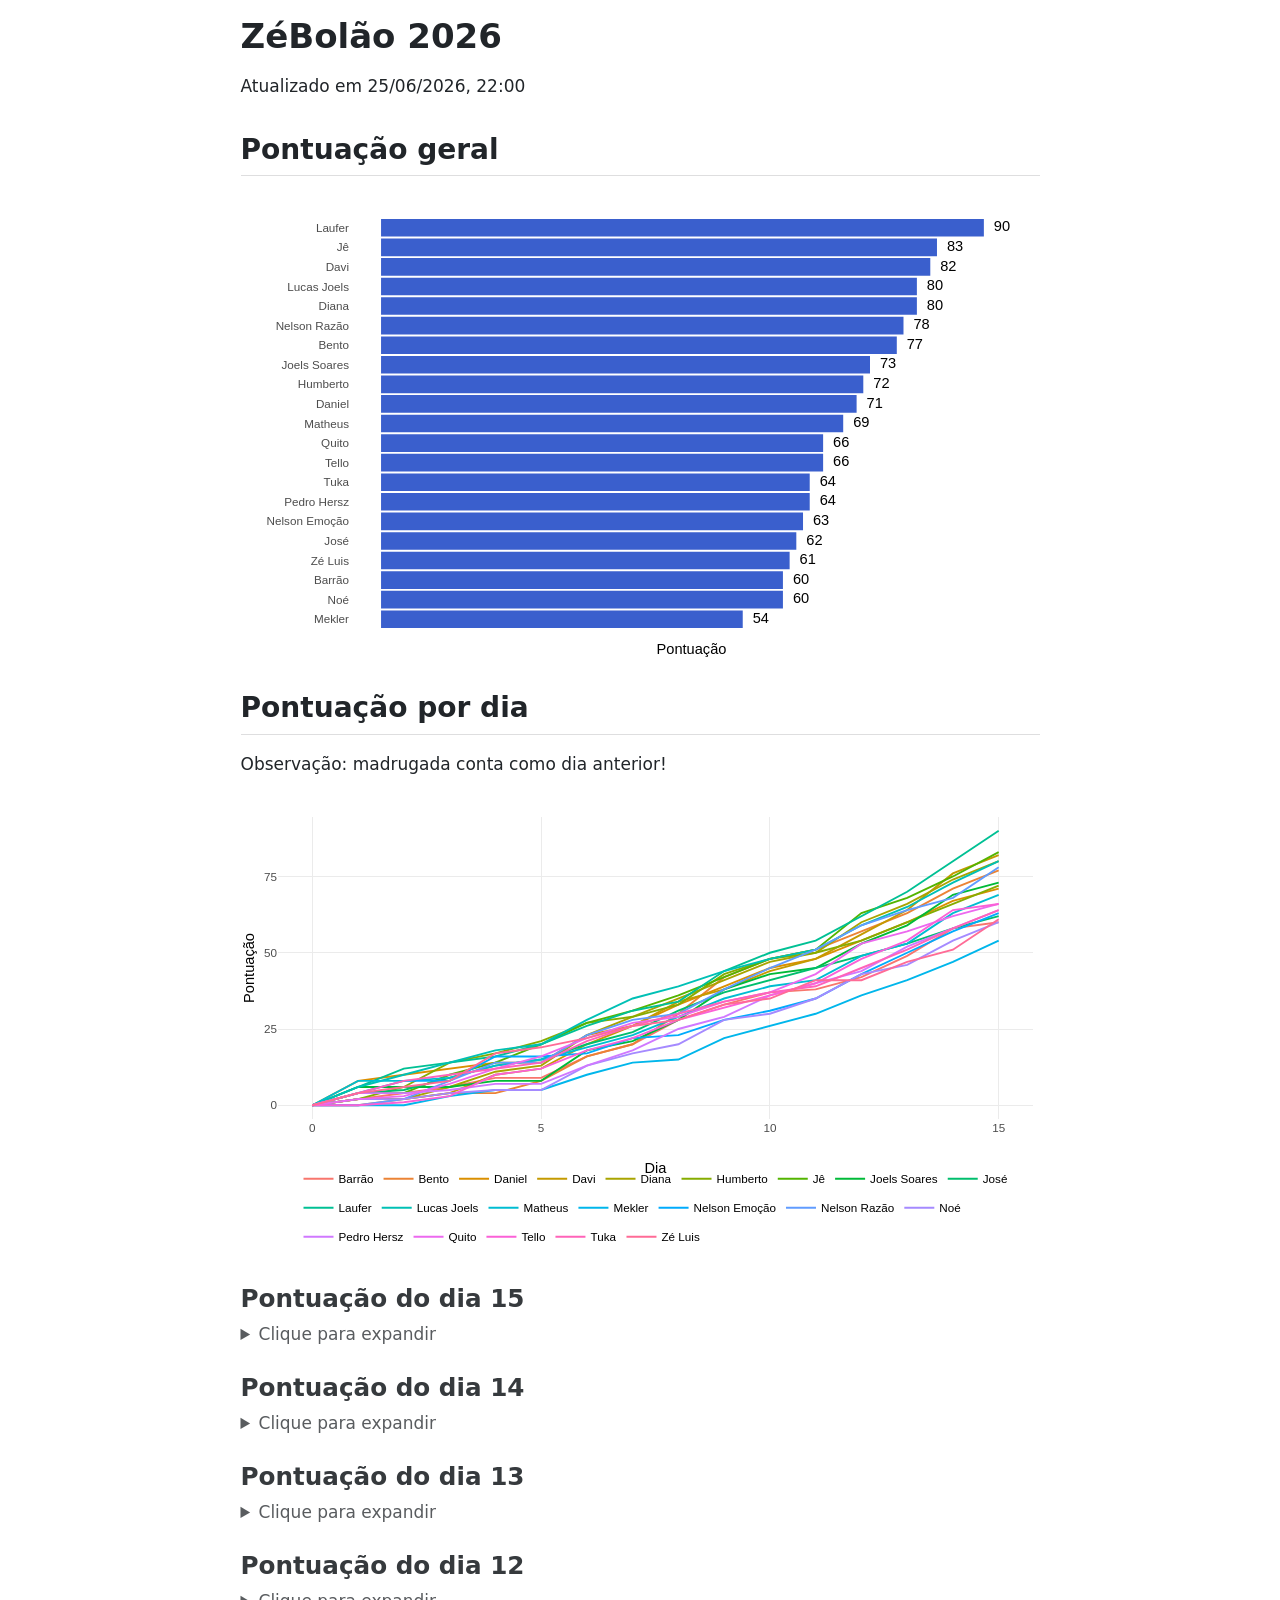
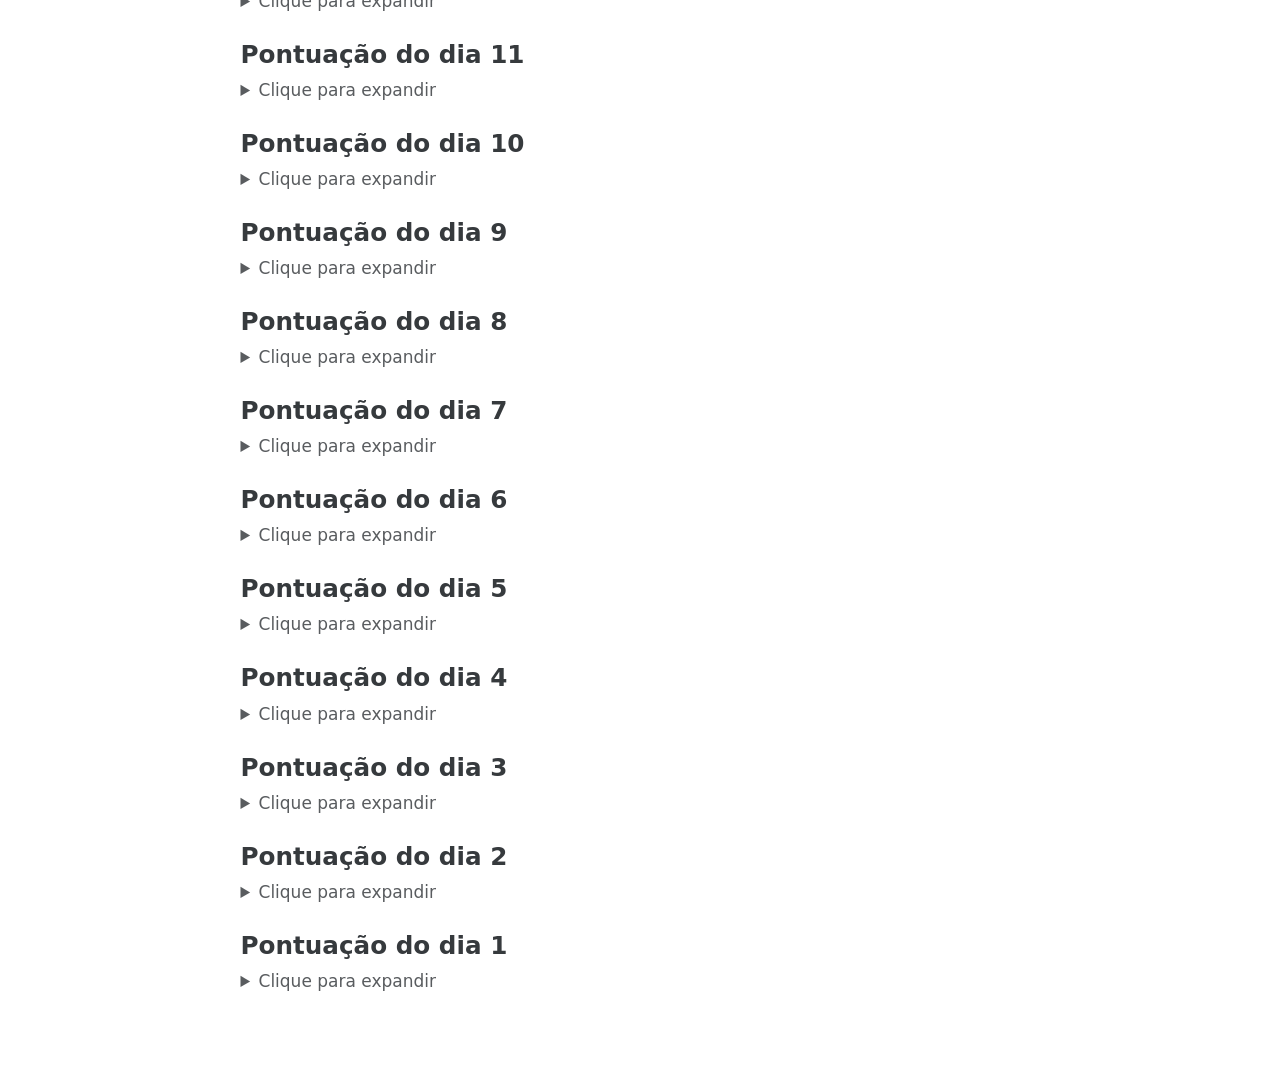
==== home.html @ 7db63a0b "Built site for gh-pages" ====
<!DOCTYPE html>
<html xmlns="http://www.w3.org/1999/xhtml" lang="en" xml:lang="en"><head>

<meta charset="utf-8">
<meta name="generator" content="quarto-1.9.38">

<meta name="viewport" content="width=device-width, initial-scale=1.0, user-scalable=yes">


<title>ZéBolão 2026</title>
<style>
/* Default styles provided by pandoc.
** See https://pandoc.org/MANUAL.html#variables-for-html for config info.
*/
code{white-space: pre-wrap;}
span.smallcaps{font-variant: small-caps;}
div.columns{display: flex; gap: min(4vw, 1.5em);}
div.column{flex: auto; overflow-x: auto;}
div.hanging-indent{margin-left: 1.5em; text-indent: -1.5em;}
ul.task-list{list-style: none;}
ul.task-list li input[type="checkbox"] {
  width: 0.8em;
  margin: 0 0.8em 0.2em -1em; /* quarto-specific, see https://github.com/quarto-dev/quarto-cli/issues/4556 */ 
  vertical-align: middle;
}
</style>


<script src="home_files/libs/clipboard/clipboard.min.js"></script>
<script src="home_files/libs/quarto-html/quarto.js" type="module"></script>
<script src="home_files/libs/quarto-html/tabsets/tabsets.js" type="module"></script>
<script src="home_files/libs/quarto-html/popper.min.js"></script>
<script src="home_files/libs/quarto-html/tippy.umd.min.js"></script>
<script src="home_files/libs/quarto-html/anchor.min.js"></script>
<link href="home_files/libs/quarto-html/tippy.css" rel="stylesheet">
<link href="home_files/libs/quarto-html/quarto-syntax-highlighting-15634bcf2e68342d4ad2dfa704d543f6.css" rel="stylesheet" id="quarto-text-highlighting-styles">
<script src="home_files/libs/bootstrap/bootstrap.min.js"></script>
<link href="home_files/libs/bootstrap/bootstrap-icons.css" rel="stylesheet">
<link href="home_files/libs/bootstrap/bootstrap-84c3f8f9cab20d73a7dcda44c8bf3e8e.min.css" rel="stylesheet" append-hash="true" id="quarto-bootstrap" data-mode="light">
<link href="home_files/libs/htmltools-fill-0.5.9/fill.css" rel="stylesheet">
<script src="home_files/libs/htmlwidgets-1.6.4/htmlwidgets.js"></script>
<script src="home_files/libs/plotly-binding-4.12.0/plotly.js"></script>
<script src="home_files/libs/typedarray-0.1/typedarray.min.js"></script>
<script src="home_files/libs/jquery-3.5.1/jquery.min.js"></script>
<link href="home_files/libs/crosstalk-1.2.2/css/crosstalk.min.css" rel="stylesheet">
<script src="home_files/libs/crosstalk-1.2.2/js/crosstalk.min.js"></script>
<link href="home_files/libs/plotly-htmlwidgets-css-2.25.2/plotly-htmlwidgets.css" rel="stylesheet">
<script src="home_files/libs/plotly-main-2.25.2/plotly-latest.min.js"></script>


</head>

<body class="fullcontent quarto-light">

<div id="quarto-content" class="page-columns page-rows-contents page-layout-article">

<main class="content" id="quarto-document-content">

<header id="title-block-header" class="quarto-title-block default">
<div class="quarto-title">
<h1 class="title">ZéBolão 2026</h1>
</div>



<div class="quarto-title-meta">

    
  
    
  </div>
  


</header>


<p>Atualizado em 25/06/2026, 22:00</p>
<section id="pontuação-geral" class="level2">
<h2 class="anchored" data-anchor-id="pontuação-geral">Pontuação geral</h2>
<div class="cell">
<div class="cell-output-display">
<div class="plotly html-widget html-fill-item" id="htmlwidget-09a88458ff27cd8d5956" style="width:100%;height:464px;"></div>
<script type="application/json" data-for="htmlwidget-09a88458ff27cd8d5956">{"x":{"data":[{"orientation":"v","width":[90,83,82,80,80,78,77,73,72,71,69,66,66,64,64,63,62,61,60,60,54],"base":[20.550000000000001,19.550000000000001,18.550000000000001,17.550000000000001,16.550000000000001,15.550000000000001,14.550000000000001,13.550000000000001,12.550000000000001,11.550000000000001,10.550000000000001,9.5500000000000007,8.5500000000000007,7.5499999999999998,6.5499999999999998,5.5499999999999998,4.5499999999999998,3.5499999999999998,2.5499999999999998,1.55,0.55000000000000004],"x":[45,41.5,41,40,40,39,38.5,36.5,36,35.5,34.5,33,33,32,32,31.5,31,30.5,30,30,27],"y":[0.89999999999999858,0.89999999999999858,0.89999999999999858,0.89999999999999858,0.89999999999999858,0.89999999999999858,0.89999999999999858,0.89999999999999858,0.89999999999999858,0.89999999999999858,0.89999999999999858,0.89999999999999858,0.89999999999999858,0.89999999999999947,0.90000000000000036,0.90000000000000036,0.90000000000000036,0.90000000000000036,0.90000000000000036,0.90000000000000013,0.89999999999999991],"text":["pont: 90","pont: 83","pont: 82","pont: 80","pont: 80","pont: 78","pont: 77","pont: 73","pont: 72","pont: 71","pont: 69","pont: 66","pont: 66","pont: 64","pont: 64","pont: 63","pont: 62","pont: 61","pont: 60","pont: 60","pont: 54"],"type":"bar","textposition":"none","marker":{"autocolorscale":false,"color":"rgba(58,95,205,1)","line":{"width":1.8897637795275593,"color":"transparent"}},"showlegend":false,"xaxis":"x","yaxis":"y","hoverinfo":"text","frame":null},{"x":[92.700000000000003,85.700000000000003,84.700000000000003,82.700000000000003,82.700000000000003,80.700000000000003,79.700000000000003,75.700000000000003,74.700000000000003,73.700000000000003,71.700000000000003,68.700000000000003,68.700000000000003,66.700000000000003,66.700000000000003,65.700000000000003,64.700000000000003,63.700000000000003,62.700000000000003,62.700000000000003,56.700000000000003],"y":[21,20,19,18,17,16,15,14,13,12,11,10,9,8,7,6,5,4,3,2,1],"text":[90,83,82,80,80,78,77,73,72,71,69,66,66,64,64,63,62,61,60,60,54],"hovertext":["pont: 90","pont: 83","pont: 82","pont: 80","pont: 80","pont: 78","pont: 77","pont: 73","pont: 72","pont: 71","pont: 69","pont: 66","pont: 66","pont: 64","pont: 64","pont: 63","pont: 62","pont: 61","pont: 60","pont: 60","pont: 54"],"textfont":{"size":14.611872146118722,"color":"rgba(0,0,0,1)"},"type":"scatter","mode":"text","hoveron":"points","showlegend":false,"xaxis":"x","yaxis":"y","hoverinfo":"text","frame":null}],"layout":{"margin":{"t":23.305936073059364,"r":7.3059360730593621,"b":25.570776255707766,"l":86.940639269406418},"paper_bgcolor":"rgba(255,255,255,1)","font":{"color":"rgba(0,0,0,1)","family":"","size":14.611872146118724},"xaxis":{"domain":[0,1],"automargin":true,"type":"linear","autorange":false,"range":[-4.6350000000000007,97.335000000000008],"tickmode":"array","ticktext":["0","25","50","75"],"tickvals":[0,24.999999999999996,50,75],"categoryorder":"array","categoryarray":["0","25","50","75"],"nticks":null,"ticks":"","tickcolor":null,"ticklen":3.6529680365296811,"tickwidth":0,"showticklabels":false,"tickfont":{"color":null,"family":null,"size":0},"tickangle":-0,"showline":false,"linecolor":null,"linewidth":0,"showgrid":false,"gridcolor":null,"gridwidth":0,"zeroline":false,"anchor":"y","title":{"text":"Pontuação","font":{"color":"rgba(0,0,0,1)","family":"","size":14.611872146118724}},"hoverformat":".2f"},"yaxis":{"domain":[0,1],"automargin":true,"type":"linear","autorange":false,"range":[0.40000000000000002,21.600000000000001],"tickmode":"array","ticktext":["Mekler","Noé","Barrão","Zé Luis","José","Nelson Emoção","Pedro Hersz","Tuka","Tello","Quito","Matheus","Daniel","Humberto","Joels Soares","Bento","Nelson Razão","Diana","Lucas Joels","Davi","Jê","Laufer"],"tickvals":[1,2,3,4,5,6,7,8,9,10,11,12,13,14,14.999999999999998,15.999999999999998,17,18,19,20,21],"categoryorder":"array","categoryarray":["Mekler","Noé","Barrão","Zé Luis","José","Nelson Emoção","Pedro Hersz","Tuka","Tello","Quito","Matheus","Daniel","Humberto","Joels Soares","Bento","Nelson Razão","Diana","Lucas Joels","Davi","Jê","Laufer"],"nticks":null,"ticks":"","tickcolor":null,"ticklen":3.6529680365296811,"tickwidth":0,"showticklabels":true,"tickfont":{"color":"rgba(77,77,77,1)","family":"","size":11.68949771689498},"tickangle":-0,"showline":false,"linecolor":null,"linewidth":0,"showgrid":false,"gridcolor":null,"gridwidth":0,"zeroline":false,"anchor":"x","title":{"text":"","font":{"color":null,"family":null,"size":0}},"hoverformat":".2f"},"shapes":[],"showlegend":false,"legend":{"bgcolor":null,"bordercolor":null,"borderwidth":0,"font":{"color":"rgba(0,0,0,1)","family":"","size":11.68949771689498}},"hovermode":"closest","barmode":"relative"},"config":{"doubleClick":"reset","modeBarButtonsToAdd":["hoverclosest","hovercompare"],"showSendToCloud":false},"source":"A","attrs":{"15cf77953209":{"x":{},"y":{},"type":"bar"},"15cf7c42a66f":{"x":{},"y":{},"label":{}}},"cur_data":"15cf77953209","visdat":{"15cf77953209":["function (y) ","x"],"15cf7c42a66f":["function (y) ","x"]},"highlight":{"on":"plotly_click","persistent":false,"dynamic":false,"selectize":false,"opacityDim":0.20000000000000001,"selected":{"opacity":1},"debounce":0},"shinyEvents":["plotly_hover","plotly_click","plotly_selected","plotly_relayout","plotly_brushed","plotly_brushing","plotly_clickannotation","plotly_doubleclick","plotly_deselect","plotly_afterplot","plotly_sunburstclick"],"base_url":"https://plot.ly"},"evals":[],"jsHooks":[]}</script>
</div>
</div>
</section>
<section id="pontuação-por-dia" class="level2">
<h2 class="anchored" data-anchor-id="pontuação-por-dia">Pontuação por dia</h2>
<p>Observação: madrugada conta como dia anterior!</p>
<div class="cell">
<div class="cell-output-display">
<div class="plotly html-widget html-fill-item" id="htmlwidget-c334b381caaf43935b35" style="width:100%;height:464px;"></div>
<script type="application/json" data-for="htmlwidget-c334b381caaf43935b35">{"x":{"data":[{"x":[0,1,2,3,4,5,6,7,8,9,10,11,12,13,14,15],"y":[0,2,4,6,9,9,16,20,28,33,37,38,42,49,58,60],"text":["dia:  0<br />pontacum:  0<br />nome: Barrão","dia:  1<br />pontacum:  2<br />nome: Barrão","dia:  2<br />pontacum:  4<br />nome: Barrão","dia:  3<br />pontacum:  6<br />nome: Barrão","dia:  4<br />pontacum:  9<br />nome: Barrão","dia:  5<br />pontacum:  9<br />nome: Barrão","dia:  6<br />pontacum: 16<br />nome: Barrão","dia:  7<br />pontacum: 20<br />nome: Barrão","dia:  8<br />pontacum: 28<br />nome: Barrão","dia:  9<br />pontacum: 33<br />nome: Barrão","dia: 10<br />pontacum: 37<br />nome: Barrão","dia: 11<br />pontacum: 38<br />nome: Barrão","dia: 12<br />pontacum: 42<br />nome: Barrão","dia: 13<br />pontacum: 49<br />nome: Barrão","dia: 14<br />pontacum: 58<br />nome: Barrão","dia: 15<br />pontacum: 60<br />nome: Barrão"],"type":"scatter","mode":"lines","line":{"width":1.8897637795275593,"color":"rgba(248,118,109,1)","dash":"solid"},"hoveron":"points","name":"Barrão","legendgroup":"Barrão","showlegend":true,"xaxis":"x","yaxis":"y","hoverinfo":"text","frame":null},{"x":[0,1,2,3,4,5,6,7,8,9,10,11,12,13,14,15],"y":[0,0,2,4,4,8,16,20,30,42,48,51,57,63,71,77],"text":["dia:  0<br />pontacum:  0<br />nome: Bento","dia:  1<br />pontacum:  0<br />nome: Bento","dia:  2<br />pontacum:  2<br />nome: Bento","dia:  3<br />pontacum:  4<br />nome: Bento","dia:  4<br />pontacum:  4<br />nome: Bento","dia:  5<br />pontacum:  8<br />nome: Bento","dia:  6<br />pontacum: 16<br />nome: Bento","dia:  7<br />pontacum: 20<br />nome: Bento","dia:  8<br />pontacum: 30<br />nome: Bento","dia:  9<br />pontacum: 42<br />nome: Bento","dia: 10<br />pontacum: 48<br />nome: Bento","dia: 11<br />pontacum: 51<br />nome: Bento","dia: 12<br />pontacum: 57<br />nome: Bento","dia: 13<br />pontacum: 63<br />nome: Bento","dia: 14<br />pontacum: 71<br />nome: Bento","dia: 15<br />pontacum: 77<br />nome: Bento"],"type":"scatter","mode":"lines","line":{"width":1.8897637795275593,"color":"rgba(235,131,53,1)","dash":"solid"},"hoveron":"points","name":"Bento","legendgroup":"Bento","showlegend":true,"xaxis":"x","yaxis":"y","hoverinfo":"text","frame":null},{"x":[0,1,2,3,4,5,6,7,8,9,10,11,12,13,14,15],"y":[0,8,10,12,14,14,23,26,33,39,45,48,54,60,67,71],"text":["dia:  0<br />pontacum:  0<br />nome: Daniel","dia:  1<br />pontacum:  8<br />nome: Daniel","dia:  2<br />pontacum: 10<br />nome: Daniel","dia:  3<br />pontacum: 12<br />nome: Daniel","dia:  4<br />pontacum: 14<br />nome: Daniel","dia:  5<br />pontacum: 14<br />nome: Daniel","dia:  6<br />pontacum: 23<br />nome: Daniel","dia:  7<br />pontacum: 26<br />nome: Daniel","dia:  8<br />pontacum: 33<br />nome: Daniel","dia:  9<br />pontacum: 39<br />nome: Daniel","dia: 10<br />pontacum: 45<br />nome: Daniel","dia: 11<br />pontacum: 48<br />nome: Daniel","dia: 12<br />pontacum: 54<br />nome: Daniel","dia: 13<br />pontacum: 60<br />nome: Daniel","dia: 14<br />pontacum: 67<br />nome: Daniel","dia: 15<br />pontacum: 71<br />nome: Daniel"],"type":"scatter","mode":"lines","line":{"width":1.8897637795275593,"color":"rgba(218,143,0,1)","dash":"solid"},"hoveron":"points","name":"Daniel","legendgroup":"Daniel","showlegend":true,"xaxis":"x","yaxis":"y","hoverinfo":"text","frame":null},{"x":[0,1,2,3,4,5,6,7,8,9,10,11,12,13,14,15],"y":[0,2,2,4,10,12,20,26,34,38,44,48,56,64,76,82],"text":["dia:  0<br />pontacum:  0<br />nome: Davi","dia:  1<br />pontacum:  2<br />nome: Davi","dia:  2<br />pontacum:  2<br />nome: Davi","dia:  3<br />pontacum:  4<br />nome: Davi","dia:  4<br />pontacum: 10<br />nome: Davi","dia:  5<br />pontacum: 12<br />nome: Davi","dia:  6<br />pontacum: 20<br />nome: Davi","dia:  7<br />pontacum: 26<br />nome: Davi","dia:  8<br />pontacum: 34<br />nome: Davi","dia:  9<br />pontacum: 38<br />nome: Davi","dia: 10<br />pontacum: 44<br />nome: Davi","dia: 11<br />pontacum: 48<br />nome: Davi","dia: 12<br />pontacum: 56<br />nome: Davi","dia: 13<br />pontacum: 64<br />nome: Davi","dia: 14<br />pontacum: 76<br />nome: Davi","dia: 15<br />pontacum: 82<br />nome: Davi"],"type":"scatter","mode":"lines","line":{"width":1.8897637795275593,"color":"rgba(196,154,0,1)","dash":"solid"},"hoveron":"points","name":"Davi","legendgroup":"Davi","showlegend":true,"xaxis":"x","yaxis":"y","hoverinfo":"text","frame":null},{"x":[0,1,2,3,4,5,6,7,8,9,10,11,12,13,14,15],"y":[0,2,2,6,11,13,23,29,35,41,47,50,60,66,74,80],"text":["dia:  0<br />pontacum:  0<br />nome: Diana","dia:  1<br />pontacum:  2<br />nome: Diana","dia:  2<br />pontacum:  2<br />nome: Diana","dia:  3<br />pontacum:  6<br />nome: Diana","dia:  4<br />pontacum: 11<br />nome: Diana","dia:  5<br />pontacum: 13<br />nome: Diana","dia:  6<br />pontacum: 23<br />nome: Diana","dia:  7<br />pontacum: 29<br />nome: Diana","dia:  8<br />pontacum: 35<br />nome: Diana","dia:  9<br />pontacum: 41<br />nome: Diana","dia: 10<br />pontacum: 47<br />nome: Diana","dia: 11<br />pontacum: 50<br />nome: Diana","dia: 12<br />pontacum: 60<br />nome: Diana","dia: 13<br />pontacum: 66<br />nome: Diana","dia: 14<br />pontacum: 74<br />nome: Diana","dia: 15<br />pontacum: 80<br />nome: Diana"],"type":"scatter","mode":"lines","line":{"width":1.8897637795275593,"color":"rgba(169,164,0,1)","dash":"solid"},"hoveron":"points","name":"Diana","legendgroup":"Diana","showlegend":true,"xaxis":"x","yaxis":"y","hoverinfo":"text","frame":null},{"x":[0,1,2,3,4,5,6,7,8,9,10,11,12,13,14,15],"y":[0,2,6,14,17,21,27,29,33,43,48,50,54,60,66,72],"text":["dia:  0<br />pontacum:  0<br />nome: Humberto","dia:  1<br />pontacum:  2<br />nome: Humberto","dia:  2<br />pontacum:  6<br />nome: Humberto","dia:  3<br />pontacum: 14<br />nome: Humberto","dia:  4<br />pontacum: 17<br />nome: Humberto","dia:  5<br />pontacum: 21<br />nome: Humberto","dia:  6<br />pontacum: 27<br />nome: Humberto","dia:  7<br />pontacum: 29<br />nome: Humberto","dia:  8<br />pontacum: 33<br />nome: Humberto","dia:  9<br />pontacum: 43<br />nome: Humberto","dia: 10<br />pontacum: 48<br />nome: Humberto","dia: 11<br />pontacum: 50<br />nome: Humberto","dia: 12<br />pontacum: 54<br />nome: Humberto","dia: 13<br />pontacum: 60<br />nome: Humberto","dia: 14<br />pontacum: 66<br />nome: Humberto","dia: 15<br />pontacum: 72<br />nome: Humberto"],"type":"scatter","mode":"lines","line":{"width":1.8897637795275593,"color":"rgba(134,172,0,1)","dash":"solid"},"hoveron":"points","name":"Humberto","legendgroup":"Humberto","showlegend":true,"xaxis":"x","yaxis":"y","hoverinfo":"text","frame":null},{"x":[0,1,2,3,4,5,6,7,8,9,10,11,12,13,14,15],"y":[0,4,4,10,14,20,27,31,36,42,48,51,63,68,75,83],"text":["dia:  0<br />pontacum:  0<br />nome: Jê","dia:  1<br />pontacum:  4<br />nome: Jê","dia:  2<br />pontacum:  4<br />nome: Jê","dia:  3<br />pontacum: 10<br />nome: Jê","dia:  4<br />pontacum: 14<br />nome: Jê","dia:  5<br />pontacum: 20<br />nome: Jê","dia:  6<br />pontacum: 27<br />nome: Jê","dia:  7<br />pontacum: 31<br />nome: Jê","dia:  8<br />pontacum: 36<br />nome: Jê","dia:  9<br />pontacum: 42<br />nome: Jê","dia: 10<br />pontacum: 48<br />nome: Jê","dia: 11<br />pontacum: 51<br />nome: Jê","dia: 12<br />pontacum: 63<br />nome: Jê","dia: 13<br />pontacum: 68<br />nome: Jê","dia: 14<br />pontacum: 75<br />nome: Jê","dia: 15<br />pontacum: 83<br />nome: Jê"],"type":"scatter","mode":"lines","line":{"width":1.8897637795275593,"color":"rgba(83,180,0,1)","dash":"solid"},"hoveron":"points","name":"Jê","legendgroup":"Jê","showlegend":true,"xaxis":"x","yaxis":"y","hoverinfo":"text","frame":null},{"x":[0,1,2,3,4,5,6,7,8,9,10,11,12,13,14,15],"y":[0,6,6,6,8,8,18,21,28,38,43,45,53,59,69,73],"text":["dia:  0<br />pontacum:  0<br />nome: Joels Soares","dia:  1<br />pontacum:  6<br />nome: Joels Soares","dia:  2<br />pontacum:  6<br />nome: Joels Soares","dia:  3<br />pontacum:  6<br />nome: Joels Soares","dia:  4<br />pontacum:  8<br />nome: Joels Soares","dia:  5<br />pontacum:  8<br />nome: Joels Soares","dia:  6<br />pontacum: 18<br />nome: Joels Soares","dia:  7<br />pontacum: 21<br />nome: Joels Soares","dia:  8<br />pontacum: 28<br />nome: Joels Soares","dia:  9<br />pontacum: 38<br />nome: Joels Soares","dia: 10<br />pontacum: 43<br />nome: Joels Soares","dia: 11<br />pontacum: 45<br />nome: Joels Soares","dia: 12<br />pontacum: 53<br />nome: Joels Soares","dia: 13<br />pontacum: 59<br />nome: Joels Soares","dia: 14<br />pontacum: 69<br />nome: Joels Soares","dia: 15<br />pontacum: 73<br />nome: Joels Soares"],"type":"scatter","mode":"lines","line":{"width":1.8897637795275593,"color":"rgba(0,186,56,1)","dash":"solid"},"hoveron":"points","name":"Joels Soares","legendgroup":"Joels Soares","showlegend":true,"xaxis":"x","yaxis":"y","hoverinfo":"text","frame":null},{"x":[0,1,2,3,4,5,6,7,8,9,10,11,12,13,14,15],"y":[0,4,5,9,13,15,20,24,31,37,41,45,49,53,58,62],"text":["dia:  0<br />pontacum:  0<br />nome: José","dia:  1<br />pontacum:  4<br />nome: José","dia:  2<br />pontacum:  5<br />nome: José","dia:  3<br />pontacum:  9<br />nome: José","dia:  4<br />pontacum: 13<br />nome: José","dia:  5<br />pontacum: 15<br />nome: José","dia:  6<br />pontacum: 20<br />nome: José","dia:  7<br />pontacum: 24<br />nome: José","dia:  8<br />pontacum: 31<br />nome: José","dia:  9<br />pontacum: 37<br />nome: José","dia: 10<br />pontacum: 41<br />nome: José","dia: 11<br />pontacum: 45<br />nome: José","dia: 12<br />pontacum: 49<br />nome: José","dia: 13<br />pontacum: 53<br />nome: José","dia: 14<br />pontacum: 58<br />nome: José","dia: 15<br />pontacum: 62<br />nome: José"],"type":"scatter","mode":"lines","line":{"width":1.8897637795275593,"color":"rgba(0,190,109,1)","dash":"solid"},"hoveron":"points","name":"José","legendgroup":"José","showlegend":true,"xaxis":"x","yaxis":"y","hoverinfo":"text","frame":null},{"x":[0,1,2,3,4,5,6,7,8,9,10,11,12,13,14,15],"y":[0,6,12,14,16,20,26,31,34,44,50,54,62,70,80,90],"text":["dia:  0<br />pontacum:  0<br />nome: Laufer","dia:  1<br />pontacum:  6<br />nome: Laufer","dia:  2<br />pontacum: 12<br />nome: Laufer","dia:  3<br />pontacum: 14<br />nome: Laufer","dia:  4<br />pontacum: 16<br />nome: Laufer","dia:  5<br />pontacum: 20<br />nome: Laufer","dia:  6<br />pontacum: 26<br />nome: Laufer","dia:  7<br />pontacum: 31<br />nome: Laufer","dia:  8<br />pontacum: 34<br />nome: Laufer","dia:  9<br />pontacum: 44<br />nome: Laufer","dia: 10<br />pontacum: 50<br />nome: Laufer","dia: 11<br />pontacum: 54<br />nome: Laufer","dia: 12<br />pontacum: 62<br />nome: Laufer","dia: 13<br />pontacum: 70<br />nome: Laufer","dia: 14<br />pontacum: 80<br />nome: Laufer","dia: 15<br />pontacum: 90<br />nome: Laufer"],"type":"scatter","mode":"lines","line":{"width":1.8897637795275593,"color":"rgba(0,192,148,1)","dash":"solid"},"hoveron":"points","name":"Laufer","legendgroup":"Laufer","showlegend":true,"xaxis":"x","yaxis":"y","hoverinfo":"text","frame":null},{"x":[0,1,2,3,4,5,6,7,8,9,10,11,12,13,14,15],"y":[0,6,10,14,18,20,28,35,39,44,48,51,59,65,73,80],"text":["dia:  0<br />pontacum:  0<br />nome: Lucas Joels","dia:  1<br />pontacum:  6<br />nome: Lucas Joels","dia:  2<br />pontacum: 10<br />nome: Lucas Joels","dia:  3<br />pontacum: 14<br />nome: Lucas Joels","dia:  4<br />pontacum: 18<br />nome: Lucas Joels","dia:  5<br />pontacum: 20<br />nome: Lucas Joels","dia:  6<br />pontacum: 28<br />nome: Lucas Joels","dia:  7<br />pontacum: 35<br />nome: Lucas Joels","dia:  8<br />pontacum: 39<br />nome: Lucas Joels","dia:  9<br />pontacum: 44<br />nome: Lucas Joels","dia: 10<br />pontacum: 48<br />nome: Lucas Joels","dia: 11<br />pontacum: 51<br />nome: Lucas Joels","dia: 12<br />pontacum: 59<br />nome: Lucas Joels","dia: 13<br />pontacum: 65<br />nome: Lucas Joels","dia: 14<br />pontacum: 73<br />nome: Lucas Joels","dia: 15<br />pontacum: 80<br />nome: Lucas Joels"],"type":"scatter","mode":"lines","line":{"width":1.8897637795275593,"color":"rgba(0,192,181,1)","dash":"solid"},"hoveron":"points","name":"Lucas Joels","legendgroup":"Lucas Joels","showlegend":true,"xaxis":"x","yaxis":"y","hoverinfo":"text","frame":null},{"x":[0,1,2,3,4,5,6,7,8,9,10,11,12,13,14,15],"y":[0,8,8,9,13,15,19,23,29,35,39,41,49,53,63,69],"text":["dia:  0<br />pontacum:  0<br />nome: Matheus","dia:  1<br />pontacum:  8<br />nome: Matheus","dia:  2<br />pontacum:  8<br />nome: Matheus","dia:  3<br />pontacum:  9<br />nome: Matheus","dia:  4<br />pontacum: 13<br />nome: Matheus","dia:  5<br />pontacum: 15<br />nome: Matheus","dia:  6<br />pontacum: 19<br />nome: Matheus","dia:  7<br />pontacum: 23<br />nome: Matheus","dia:  8<br />pontacum: 29<br />nome: Matheus","dia:  9<br />pontacum: 35<br />nome: Matheus","dia: 10<br />pontacum: 39<br />nome: Matheus","dia: 11<br />pontacum: 41<br />nome: Matheus","dia: 12<br />pontacum: 49<br />nome: Matheus","dia: 13<br />pontacum: 53<br />nome: Matheus","dia: 14<br />pontacum: 63<br />nome: Matheus","dia: 15<br />pontacum: 69<br />nome: Matheus"],"type":"scatter","mode":"lines","line":{"width":1.8897637795275593,"color":"rgba(0,189,210,1)","dash":"solid"},"hoveron":"points","name":"Matheus","legendgroup":"Matheus","showlegend":true,"xaxis":"x","yaxis":"y","hoverinfo":"text","frame":null},{"x":[0,1,2,3,4,5,6,7,8,9,10,11,12,13,14,15],"y":[0,0,0,3,5,5,10,14,15,22,26,30,36,41,47,54],"text":["dia:  0<br />pontacum:  0<br />nome: Mekler","dia:  1<br />pontacum:  0<br />nome: Mekler","dia:  2<br />pontacum:  0<br />nome: Mekler","dia:  3<br />pontacum:  3<br />nome: Mekler","dia:  4<br />pontacum:  5<br />nome: Mekler","dia:  5<br />pontacum:  5<br />nome: Mekler","dia:  6<br />pontacum: 10<br />nome: Mekler","dia:  7<br />pontacum: 14<br />nome: Mekler","dia:  8<br />pontacum: 15<br />nome: Mekler","dia:  9<br />pontacum: 22<br />nome: Mekler","dia: 10<br />pontacum: 26<br />nome: Mekler","dia: 11<br />pontacum: 30<br />nome: Mekler","dia: 12<br />pontacum: 36<br />nome: Mekler","dia: 13<br />pontacum: 41<br />nome: Mekler","dia: 14<br />pontacum: 47<br />nome: Mekler","dia: 15<br />pontacum: 54<br />nome: Mekler"],"type":"scatter","mode":"lines","line":{"width":1.8897637795275593,"color":"rgba(0,182,235,1)","dash":"solid"},"hoveron":"points","name":"Mekler","legendgroup":"Mekler","showlegend":true,"xaxis":"x","yaxis":"y","hoverinfo":"text","frame":null},{"x":[0,1,2,3,4,5,6,7,8,9,10,11,12,13,14,15],"y":[0,4,8,8,16,16,17,22,23,28,31,35,43,50,57,63],"text":["dia:  0<br />pontacum:  0<br />nome: Nelson Emoção","dia:  1<br />pontacum:  4<br />nome: Nelson Emoção","dia:  2<br />pontacum:  8<br />nome: Nelson Emoção","dia:  3<br />pontacum:  8<br />nome: Nelson Emoção","dia:  4<br />pontacum: 16<br />nome: Nelson Emoção","dia:  5<br />pontacum: 16<br />nome: Nelson Emoção","dia:  6<br />pontacum: 17<br />nome: Nelson Emoção","dia:  7<br />pontacum: 22<br />nome: Nelson Emoção","dia:  8<br />pontacum: 23<br />nome: Nelson Emoção","dia:  9<br />pontacum: 28<br />nome: Nelson Emoção","dia: 10<br />pontacum: 31<br />nome: Nelson Emoção","dia: 11<br />pontacum: 35<br />nome: Nelson Emoção","dia: 12<br />pontacum: 43<br />nome: Nelson Emoção","dia: 13<br />pontacum: 50<br />nome: Nelson Emoção","dia: 14<br />pontacum: 57<br />nome: Nelson Emoção","dia: 15<br />pontacum: 63<br />nome: Nelson Emoção"],"type":"scatter","mode":"lines","line":{"width":1.8897637795275593,"color":"rgba(0,171,253,1)","dash":"solid"},"hoveron":"points","name":"Nelson Emoção","legendgroup":"Nelson Emoção","showlegend":true,"xaxis":"x","yaxis":"y","hoverinfo":"text","frame":null},{"x":[0,1,2,3,4,5,6,7,8,9,10,11,12,13,14,15],"y":[0,0,2,8,14,14,23,28,30,38,45,51,59,64,68,78],"text":["dia:  0<br />pontacum:  0<br />nome: Nelson Razão","dia:  1<br />pontacum:  0<br />nome: Nelson Razão","dia:  2<br />pontacum:  2<br />nome: Nelson Razão","dia:  3<br />pontacum:  8<br />nome: Nelson Razão","dia:  4<br />pontacum: 14<br />nome: Nelson Razão","dia:  5<br />pontacum: 14<br />nome: Nelson Razão","dia:  6<br />pontacum: 23<br />nome: Nelson Razão","dia:  7<br />pontacum: 28<br />nome: Nelson Razão","dia:  8<br />pontacum: 30<br />nome: Nelson Razão","dia:  9<br />pontacum: 38<br />nome: Nelson Razão","dia: 10<br />pontacum: 45<br />nome: Nelson Razão","dia: 11<br />pontacum: 51<br />nome: Nelson Razão","dia: 12<br />pontacum: 59<br />nome: Nelson Razão","dia: 13<br />pontacum: 64<br />nome: Nelson Razão","dia: 14<br />pontacum: 68<br />nome: Nelson Razão","dia: 15<br />pontacum: 78<br />nome: Nelson Razão"],"type":"scatter","mode":"lines","line":{"width":1.8897637795275593,"color":"rgba(97,156,255,1)","dash":"solid"},"hoveron":"points","name":"Nelson Razão","legendgroup":"Nelson Razão","showlegend":true,"xaxis":"x","yaxis":"y","hoverinfo":"text","frame":null},{"x":[0,1,2,3,4,5,6,7,8,9,10,11,12,13,14,15],"y":[0,2,2,4,5,5,13,17,20,28,30,35,43,46,54,60],"text":["dia:  0<br />pontacum:  0<br />nome: Noé","dia:  1<br />pontacum:  2<br />nome: Noé","dia:  2<br />pontacum:  2<br />nome: Noé","dia:  3<br />pontacum:  4<br />nome: Noé","dia:  4<br />pontacum:  5<br />nome: Noé","dia:  5<br />pontacum:  5<br />nome: Noé","dia:  6<br />pontacum: 13<br />nome: Noé","dia:  7<br />pontacum: 17<br />nome: Noé","dia:  8<br />pontacum: 20<br />nome: Noé","dia:  9<br />pontacum: 28<br />nome: Noé","dia: 10<br />pontacum: 30<br />nome: Noé","dia: 11<br />pontacum: 35<br />nome: Noé","dia: 12<br />pontacum: 43<br />nome: Noé","dia: 13<br />pontacum: 46<br />nome: Noé","dia: 14<br />pontacum: 54<br />nome: Noé","dia: 15<br />pontacum: 60<br />nome: Noé"],"type":"scatter","mode":"lines","line":{"width":1.8897637795275593,"color":"rgba(165,138,255,1)","dash":"solid"},"hoveron":"points","name":"Noé","legendgroup":"Noé","showlegend":true,"xaxis":"x","yaxis":"y","hoverinfo":"text","frame":null},{"x":[0,1,2,3,4,5,6,7,8,9,10,11,12,13,14,15],"y":[0,4,4,5,7,7,13,18,25,29,36,40,44,52,58,64],"text":["dia:  0<br />pontacum:  0<br />nome: Pedro Hersz","dia:  1<br />pontacum:  4<br />nome: Pedro Hersz","dia:  2<br />pontacum:  4<br />nome: Pedro Hersz","dia:  3<br />pontacum:  5<br />nome: Pedro Hersz","dia:  4<br />pontacum:  7<br />nome: Pedro Hersz","dia:  5<br />pontacum:  7<br />nome: Pedro Hersz","dia:  6<br />pontacum: 13<br />nome: Pedro Hersz","dia:  7<br />pontacum: 18<br />nome: Pedro Hersz","dia:  8<br />pontacum: 25<br />nome: Pedro Hersz","dia:  9<br />pontacum: 29<br />nome: Pedro Hersz","dia: 10<br />pontacum: 36<br />nome: Pedro Hersz","dia: 11<br />pontacum: 40<br />nome: Pedro Hersz","dia: 12<br />pontacum: 44<br />nome: Pedro Hersz","dia: 13<br />pontacum: 52<br />nome: Pedro Hersz","dia: 14<br />pontacum: 58<br />nome: Pedro Hersz","dia: 15<br />pontacum: 64<br />nome: Pedro Hersz"],"type":"scatter","mode":"lines","line":{"width":1.8897637795275593,"color":"rgba(208,120,255,1)","dash":"solid"},"hoveron":"points","name":"Pedro Hersz","legendgroup":"Pedro Hersz","showlegend":true,"xaxis":"x","yaxis":"y","hoverinfo":"text","frame":null},{"x":[0,1,2,3,4,5,6,7,8,9,10,11,12,13,14,15],"y":[0,2,3,7,12,16,22,27,29,34,37,43,53,57,62,66],"text":["dia:  0<br />pontacum:  0<br />nome: Quito","dia:  1<br />pontacum:  2<br />nome: Quito","dia:  2<br />pontacum:  3<br />nome: Quito","dia:  3<br />pontacum:  7<br />nome: Quito","dia:  4<br />pontacum: 12<br />nome: Quito","dia:  5<br />pontacum: 16<br />nome: Quito","dia:  6<br />pontacum: 22<br />nome: Quito","dia:  7<br />pontacum: 27<br />nome: Quito","dia:  8<br />pontacum: 29<br />nome: Quito","dia:  9<br />pontacum: 34<br />nome: Quito","dia: 10<br />pontacum: 37<br />nome: Quito","dia: 11<br />pontacum: 43<br />nome: Quito","dia: 12<br />pontacum: 53<br />nome: Quito","dia: 13<br />pontacum: 57<br />nome: Quito","dia: 14<br />pontacum: 62<br />nome: Quito","dia: 15<br />pontacum: 66<br />nome: Quito"],"type":"scatter","mode":"lines","line":{"width":1.8897637795275593,"color":"rgba(236,105,239,1)","dash":"solid"},"hoveron":"points","name":"Quito","legendgroup":"Quito","showlegend":true,"xaxis":"x","yaxis":"y","hoverinfo":"text","frame":null},{"x":[0,1,2,3,4,5,6,7,8,9,10,11,12,13,14,15],"y":[0,0,1,3,10,12,18,22,28,32,36,40,48,54,64,66],"text":["dia:  0<br />pontacum:  0<br />nome: Tello","dia:  1<br />pontacum:  0<br />nome: Tello","dia:  2<br />pontacum:  1<br />nome: Tello","dia:  3<br />pontacum:  3<br />nome: Tello","dia:  4<br />pontacum: 10<br />nome: Tello","dia:  5<br />pontacum: 12<br />nome: Tello","dia:  6<br />pontacum: 18<br />nome: Tello","dia:  7<br />pontacum: 22<br />nome: Tello","dia:  8<br />pontacum: 28<br />nome: Tello","dia:  9<br />pontacum: 32<br />nome: Tello","dia: 10<br />pontacum: 36<br />nome: Tello","dia: 11<br />pontacum: 40<br />nome: Tello","dia: 12<br />pontacum: 48<br />nome: Tello","dia: 13<br />pontacum: 54<br />nome: Tello","dia: 14<br />pontacum: 64<br />nome: Tello","dia: 15<br />pontacum: 66<br />nome: Tello"],"type":"scatter","mode":"lines","line":{"width":1.8897637795275593,"color":"rgba(251,97,215,1)","dash":"solid"},"hoveron":"points","name":"Tello","legendgroup":"Tello","showlegend":true,"xaxis":"x","yaxis":"y","hoverinfo":"text","frame":null},{"x":[0,1,2,3,4,5,6,7,8,9,10,11,12,13,14,15],"y":[0,4,8,10,12,14,21,26,30,34,37,39,45,51,58,64],"text":["dia:  0<br />pontacum:  0<br />nome: Tuka","dia:  1<br />pontacum:  4<br />nome: Tuka","dia:  2<br />pontacum:  8<br />nome: Tuka","dia:  3<br />pontacum: 10<br />nome: Tuka","dia:  4<br />pontacum: 12<br />nome: Tuka","dia:  5<br />pontacum: 14<br />nome: Tuka","dia:  6<br />pontacum: 21<br />nome: Tuka","dia:  7<br />pontacum: 26<br />nome: Tuka","dia:  8<br />pontacum: 30<br />nome: Tuka","dia:  9<br />pontacum: 34<br />nome: Tuka","dia: 10<br />pontacum: 37<br />nome: Tuka","dia: 11<br />pontacum: 39<br />nome: Tuka","dia: 12<br />pontacum: 45<br />nome: Tuka","dia: 13<br />pontacum: 51<br />nome: Tuka","dia: 14<br />pontacum: 58<br />nome: Tuka","dia: 15<br />pontacum: 64<br />nome: Tuka"],"type":"scatter","mode":"lines","line":{"width":1.8897637795275593,"color":"rgba(255,99,185,1)","dash":"solid"},"hoveron":"points","name":"Tuka","legendgroup":"Tuka","showlegend":true,"xaxis":"x","yaxis":"y","hoverinfo":"text","frame":null},{"x":[0,1,2,3,4,5,6,7,8,9,10,11,12,13,14,15],"y":[0,4,6,8,17,19,22,26,28,33,35,41,41,47,51,61],"text":["dia:  0<br />pontacum:  0<br />nome: Zé Luis","dia:  1<br />pontacum:  4<br />nome: Zé Luis","dia:  2<br />pontacum:  6<br />nome: Zé Luis","dia:  3<br />pontacum:  8<br />nome: Zé Luis","dia:  4<br />pontacum: 17<br />nome: Zé Luis","dia:  5<br />pontacum: 19<br />nome: Zé Luis","dia:  6<br />pontacum: 22<br />nome: Zé Luis","dia:  7<br />pontacum: 26<br />nome: Zé Luis","dia:  8<br />pontacum: 28<br />nome: Zé Luis","dia:  9<br />pontacum: 33<br />nome: Zé Luis","dia: 10<br />pontacum: 35<br />nome: Zé Luis","dia: 11<br />pontacum: 41<br />nome: Zé Luis","dia: 12<br />pontacum: 41<br />nome: Zé Luis","dia: 13<br />pontacum: 47<br />nome: Zé Luis","dia: 14<br />pontacum: 51<br />nome: Zé Luis","dia: 15<br />pontacum: 61<br />nome: Zé Luis"],"type":"scatter","mode":"lines","line":{"width":1.8897637795275593,"color":"rgba(255,107,150,1)","dash":"solid"},"hoveron":"points","name":"Zé Luis","legendgroup":"Zé Luis","showlegend":true,"xaxis":"x","yaxis":"y","hoverinfo":"text","frame":null}],"layout":{"margin":{"t":23.305936073059364,"r":7.3059360730593621,"b":37.260273972602747,"l":37.260273972602747},"paper_bgcolor":"rgba(255,255,255,1)","font":{"color":"rgba(0,0,0,1)","family":"","size":14.611872146118724},"xaxis":{"domain":[0,1],"automargin":true,"type":"linear","autorange":false,"range":[-0.75,15.75],"tickmode":"array","ticktext":["0","5","10","15"],"tickvals":[0,5,10,15],"categoryorder":"array","categoryarray":["0","5","10","15"],"nticks":null,"ticks":"","tickcolor":null,"ticklen":3.6529680365296811,"tickwidth":0,"showticklabels":true,"tickfont":{"color":"rgba(77,77,77,1)","family":"","size":11.68949771689498},"tickangle":-0,"showline":false,"linecolor":null,"linewidth":0,"showgrid":true,"gridcolor":"rgba(235,235,235,1)","gridwidth":0.66417600664176002,"zeroline":false,"anchor":"y","title":{"text":"Dia","font":{"color":"rgba(0,0,0,1)","family":"","size":14.611872146118724}},"hoverformat":".2f"},"yaxis":{"domain":[0,1],"automargin":true,"type":"linear","autorange":false,"range":[-4.5,94.5],"tickmode":"array","ticktext":["0","25","50","75"],"tickvals":[0,24.999999999999996,50,75],"categoryorder":"array","categoryarray":["0","25","50","75"],"nticks":null,"ticks":"","tickcolor":null,"ticklen":3.6529680365296811,"tickwidth":0,"showticklabels":true,"tickfont":{"color":"rgba(77,77,77,1)","family":"","size":11.68949771689498},"tickangle":-0,"showline":false,"linecolor":null,"linewidth":0,"showgrid":true,"gridcolor":"rgba(235,235,235,1)","gridwidth":0.66417600664176002,"zeroline":false,"anchor":"x","title":{"text":"Pontuação","font":{"color":"rgba(0,0,0,1)","family":"","size":14.611872146118724}},"hoverformat":".2f"},"shapes":[],"showlegend":true,"legend":{"bgcolor":null,"bordercolor":null,"borderwidth":0,"font":{"color":"rgba(0,0,0,1)","family":"","size":11.68949771689498},"orientation":"h","x":0.5,"y":-0.14999999999999999,"xanchor":"center","yanchor":"top","title":{"text":"","font":{"color":"rgba(0,0,0,1)","family":"","size":14.611872146118724}}},"hovermode":"closest","barmode":"relative"},"config":{"doubleClick":"reset","modeBarButtonsToAdd":["hoverclosest","hovercompare"],"showSendToCloud":false},"source":"A","attrs":{"15cf77673335":{"x":{},"y":{},"colour":{},"type":"scatter"}},"cur_data":"15cf77673335","visdat":{"15cf77673335":["function (y) ","x"]},"highlight":{"on":"plotly_click","persistent":false,"dynamic":false,"selectize":false,"opacityDim":0.20000000000000001,"selected":{"opacity":1},"debounce":0},"shinyEvents":["plotly_hover","plotly_click","plotly_selected","plotly_relayout","plotly_brushed","plotly_brushing","plotly_clickannotation","plotly_doubleclick","plotly_deselect","plotly_afterplot","plotly_sunburstclick"],"base_url":"https://plot.ly"},"evals":[],"jsHooks":[]}</script>
</div>
</div>
<section id="pontuação-do-dia-15" class="level3">
<h3 class="anchored" data-anchor-id="pontuação-do-dia-15">Pontuação do dia 15</h3>
<details>
<summary>
Clique para expandir
</summary>
<div class="plotly html-widget html-fill-item" id="htmlwidget-ba4506832cea85c66979" style="width:100%;height:400px;"></div>
<script type="application/json" data-for="htmlwidget-ba4506832cea85c66979">{"x":{"data":[{"orientation":"v","width":[10,10,10,8,7,7,6,6,6,6,6,6,6,6,6,4,4,4,4,2,2],"base":[20.550000000000001,19.550000000000001,18.550000000000001,17.550000000000001,16.550000000000001,15.550000000000001,14.550000000000001,13.550000000000001,12.550000000000001,11.550000000000001,10.550000000000001,9.5500000000000007,8.5500000000000007,7.5499999999999998,6.5499999999999998,5.5499999999999998,4.5499999999999998,3.5499999999999998,2.5499999999999998,1.55,0.55000000000000004],"x":[5,5,5,4,3.5,3.5,3,3,3,3,3,3,3,3,3,2,2,2,2,1,1],"y":[0.89999999999999858,0.89999999999999858,0.89999999999999858,0.89999999999999858,0.89999999999999858,0.89999999999999858,0.89999999999999858,0.89999999999999858,0.89999999999999858,0.89999999999999858,0.89999999999999858,0.89999999999999858,0.89999999999999858,0.89999999999999947,0.90000000000000036,0.90000000000000036,0.90000000000000036,0.90000000000000036,0.90000000000000036,0.90000000000000013,0.89999999999999991],"text":["pont: 10","pont: 10","pont: 10","pont:  8","pont:  7","pont:  7","pont:  6","pont:  6","pont:  6","pont:  6","pont:  6","pont:  6","pont:  6","pont:  6","pont:  6","pont:  4","pont:  4","pont:  4","pont:  4","pont:  2","pont:  2"],"type":"bar","textposition":"none","marker":{"autocolorscale":false,"color":"rgba(255,185,15,1)","line":{"width":1.8897637795275593,"color":"transparent"}},"showlegend":false,"xaxis":"x","yaxis":"y","hoverinfo":"text","frame":null},{"x":[10.300000000000001,10.300000000000001,10.300000000000001,8.3000000000000007,7.2999999999999998,7.2999999999999998,6.2999999999999998,6.2999999999999998,6.2999999999999998,6.2999999999999998,6.2999999999999998,6.2999999999999998,6.2999999999999998,6.2999999999999998,6.2999999999999998,4.2999999999999998,4.2999999999999998,4.2999999999999998,4.2999999999999998,2.2999999999999998,2.2999999999999998],"y":[21,20,19,18,17,16,15,14,13,12,11,10,9,8,7,6,5,4,3,2,1],"text":[10,10,10,8,7,7,6,6,6,6,6,6,6,6,6,4,4,4,4,2,2],"hovertext":["pont: 10","pont: 10","pont: 10","pont:  8","pont:  7","pont:  7","pont:  6","pont:  6","pont:  6","pont:  6","pont:  6","pont:  6","pont:  6","pont:  6","pont:  6","pont:  4","pont:  4","pont:  4","pont:  4","pont:  2","pont:  2"],"textfont":{"size":14.611872146118722,"color":"rgba(0,0,0,1)"},"type":"scatter","mode":"text","hoveron":"points","showlegend":false,"xaxis":"x","yaxis":"y","hoverinfo":"text","frame":null}],"layout":{"margin":{"t":23.305936073059364,"r":7.3059360730593621,"b":25.570776255707766,"l":86.940639269406418},"paper_bgcolor":"rgba(255,255,255,1)","font":{"color":"rgba(0,0,0,1)","family":"","size":14.611872146118724},"xaxis":{"domain":[0,1],"automargin":true,"type":"linear","autorange":false,"range":[-0.51500000000000001,10.815000000000001],"tickmode":"array","ticktext":["0.0","2.5","5.0","7.5","10.0"],"tickvals":[0,2.4999999999999996,5,7.5000000000000009,10],"categoryorder":"array","categoryarray":["0.0","2.5","5.0","7.5","10.0"],"nticks":null,"ticks":"","tickcolor":null,"ticklen":3.6529680365296811,"tickwidth":0,"showticklabels":false,"tickfont":{"color":null,"family":null,"size":0},"tickangle":-0,"showline":false,"linecolor":null,"linewidth":0,"showgrid":false,"gridcolor":null,"gridwidth":0,"zeroline":false,"anchor":"y","title":{"text":"Pontuação","font":{"color":"rgba(0,0,0,1)","family":"","size":14.611872146118724}},"hoverformat":".2f"},"yaxis":{"domain":[0,1],"automargin":true,"type":"linear","autorange":false,"range":[0.40000000000000002,21.600000000000001],"tickmode":"array","ticktext":["Tello","Barrão","Quito","Daniel","José","Joels Soares","Bento","Humberto","Diana","Matheus","Pedro Hersz","Noé","Davi","Nelson Emoção","Tuka","Mekler","Lucas Joels","Jê","Laufer","Nelson Razão","Zé Luis"],"tickvals":[1,2,3,4,5,6,7,8,9,10,11,12,13,14,14.999999999999998,15.999999999999998,17,18,19,20,21],"categoryorder":"array","categoryarray":["Tello","Barrão","Quito","Daniel","José","Joels Soares","Bento","Humberto","Diana","Matheus","Pedro Hersz","Noé","Davi","Nelson Emoção","Tuka","Mekler","Lucas Joels","Jê","Laufer","Nelson Razão","Zé Luis"],"nticks":null,"ticks":"","tickcolor":null,"ticklen":3.6529680365296811,"tickwidth":0,"showticklabels":true,"tickfont":{"color":"rgba(77,77,77,1)","family":"","size":11.68949771689498},"tickangle":-0,"showline":false,"linecolor":null,"linewidth":0,"showgrid":false,"gridcolor":null,"gridwidth":0,"zeroline":false,"anchor":"x","title":{"text":"","font":{"color":null,"family":null,"size":0}},"hoverformat":".2f"},"shapes":[],"showlegend":false,"legend":{"bgcolor":null,"bordercolor":null,"borderwidth":0,"font":{"color":"rgba(0,0,0,1)","family":"","size":11.68949771689498}},"hovermode":"closest","barmode":"relative"},"config":{"doubleClick":"reset","modeBarButtonsToAdd":["hoverclosest","hovercompare"],"showSendToCloud":false},"source":"A","attrs":{"15cf3484d47c":{"x":{},"y":{},"type":"bar"},"15cf4a0ebdc2":{"x":{},"y":{},"label":{}}},"cur_data":"15cf3484d47c","visdat":{"15cf3484d47c":["function (y) ","x"],"15cf4a0ebdc2":["function (y) ","x"]},"highlight":{"on":"plotly_click","persistent":false,"dynamic":false,"selectize":false,"opacityDim":0.20000000000000001,"selected":{"opacity":1},"debounce":0},"shinyEvents":["plotly_hover","plotly_click","plotly_selected","plotly_relayout","plotly_brushed","plotly_brushing","plotly_clickannotation","plotly_doubleclick","plotly_deselect","plotly_afterplot","plotly_sunburstclick"],"base_url":"https://plot.ly"},"evals":[],"jsHooks":[]}</script>
</details>
</section>
<section id="pontuação-do-dia-14" class="level3">
<h3 class="anchored" data-anchor-id="pontuação-do-dia-14">Pontuação do dia 14</h3>
<details>
<summary>
Clique para expandir
</summary>
<div class="plotly html-widget html-fill-item" id="htmlwidget-62b17cdfc68125e223e6" style="width:100%;height:400px;"></div>
<script type="application/json" data-for="htmlwidget-62b17cdfc68125e223e6">{"x":{"data":[{"orientation":"v","width":[12,10,10,10,10,9,8,8,8,8,7,7,7,7,6,6,6,5,5,4,4],"base":[20.550000000000001,19.550000000000001,18.550000000000001,17.550000000000001,16.550000000000001,15.550000000000001,14.550000000000001,13.550000000000001,12.550000000000001,11.550000000000001,10.550000000000001,9.5500000000000007,8.5500000000000007,7.5499999999999998,6.5499999999999998,5.5499999999999998,4.5499999999999998,3.5499999999999998,2.5499999999999998,1.55,0.55000000000000004],"x":[6,5,5,5,5,4.5,4,4,4,4,3.5,3.5,3.5,3.5,3,3,3,2.5,2.5,2,2],"y":[0.89999999999999858,0.89999999999999858,0.89999999999999858,0.89999999999999858,0.89999999999999858,0.89999999999999858,0.89999999999999858,0.89999999999999858,0.89999999999999858,0.89999999999999858,0.89999999999999858,0.89999999999999858,0.89999999999999858,0.89999999999999947,0.90000000000000036,0.90000000000000036,0.90000000000000036,0.90000000000000036,0.90000000000000036,0.90000000000000013,0.89999999999999991],"text":["pont: 12","pont: 10","pont: 10","pont: 10","pont: 10","pont:  9","pont:  8","pont:  8","pont:  8","pont:  8","pont:  7","pont:  7","pont:  7","pont:  7","pont:  6","pont:  6","pont:  6","pont:  5","pont:  5","pont:  4","pont:  4"],"type":"bar","textposition":"none","marker":{"autocolorscale":false,"color":"rgba(255,185,15,1)","line":{"width":1.8897637795275593,"color":"transparent"}},"showlegend":false,"xaxis":"x","yaxis":"y","hoverinfo":"text","frame":null},{"x":[12.359999999999999,10.359999999999999,10.359999999999999,10.359999999999999,10.359999999999999,9.3599999999999994,8.3599999999999994,8.3599999999999994,8.3599999999999994,8.3599999999999994,7.3600000000000003,7.3600000000000003,7.3600000000000003,7.3600000000000003,6.3600000000000003,6.3600000000000003,6.3600000000000003,5.3600000000000003,5.3600000000000003,4.3600000000000003,4.3600000000000003],"y":[21,20,19,18,17,16,15,14,13,12,11,10,9,8,7,6,5,4,3,2,1],"text":[12,10,10,10,10,9,8,8,8,8,7,7,7,7,6,6,6,5,5,4,4],"hovertext":["pont: 12","pont: 10","pont: 10","pont: 10","pont: 10","pont:  9","pont:  8","pont:  8","pont:  8","pont:  8","pont:  7","pont:  7","pont:  7","pont:  7","pont:  6","pont:  6","pont:  6","pont:  5","pont:  5","pont:  4","pont:  4"],"textfont":{"size":14.611872146118722,"color":"rgba(0,0,0,1)"},"type":"scatter","mode":"text","hoveron":"points","showlegend":false,"xaxis":"x","yaxis":"y","hoverinfo":"text","frame":null}],"layout":{"margin":{"t":23.305936073059364,"r":7.3059360730593621,"b":25.570776255707766,"l":86.940639269406418},"paper_bgcolor":"rgba(255,255,255,1)","font":{"color":"rgba(0,0,0,1)","family":"","size":14.611872146118724},"xaxis":{"domain":[0,1],"automargin":true,"type":"linear","autorange":false,"range":[-0.61799999999999999,12.978],"tickmode":"array","ticktext":["0","4","8","12"],"tickvals":[0,4,8,12],"categoryorder":"array","categoryarray":["0","4","8","12"],"nticks":null,"ticks":"","tickcolor":null,"ticklen":3.6529680365296811,"tickwidth":0,"showticklabels":false,"tickfont":{"color":null,"family":null,"size":0},"tickangle":-0,"showline":false,"linecolor":null,"linewidth":0,"showgrid":false,"gridcolor":null,"gridwidth":0,"zeroline":false,"anchor":"y","title":{"text":"Pontuação","font":{"color":"rgba(0,0,0,1)","family":"","size":14.611872146118724}},"hoverformat":".2f"},"yaxis":{"domain":[0,1],"automargin":true,"type":"linear","autorange":false,"range":[0.40000000000000002,21.600000000000001],"tickmode":"array","ticktext":["Nelson Razão","Zé Luis","Quito","José","Humberto","Pedro Hersz","Mekler","Jê","Daniel","Nelson Emoção","Tuka","Bento","Diana","Noé","Lucas Joels","Barrão","Tello","Laufer","Matheus","Joels Soares","Davi"],"tickvals":[1,2,3,4,5,6,7,8,9,10,11,12,13,14,14.999999999999998,15.999999999999998,17,18,19,20,21],"categoryorder":"array","categoryarray":["Nelson Razão","Zé Luis","Quito","José","Humberto","Pedro Hersz","Mekler","Jê","Daniel","Nelson Emoção","Tuka","Bento","Diana","Noé","Lucas Joels","Barrão","Tello","Laufer","Matheus","Joels Soares","Davi"],"nticks":null,"ticks":"","tickcolor":null,"ticklen":3.6529680365296811,"tickwidth":0,"showticklabels":true,"tickfont":{"color":"rgba(77,77,77,1)","family":"","size":11.68949771689498},"tickangle":-0,"showline":false,"linecolor":null,"linewidth":0,"showgrid":false,"gridcolor":null,"gridwidth":0,"zeroline":false,"anchor":"x","title":{"text":"","font":{"color":null,"family":null,"size":0}},"hoverformat":".2f"},"shapes":[],"showlegend":false,"legend":{"bgcolor":null,"bordercolor":null,"borderwidth":0,"font":{"color":"rgba(0,0,0,1)","family":"","size":11.68949771689498}},"hovermode":"closest","barmode":"relative"},"config":{"doubleClick":"reset","modeBarButtonsToAdd":["hoverclosest","hovercompare"],"showSendToCloud":false},"source":"A","attrs":{"15cf4e4ec7c2":{"x":{},"y":{},"type":"bar"},"15cf52f791b8":{"x":{},"y":{},"label":{}}},"cur_data":"15cf4e4ec7c2","visdat":{"15cf4e4ec7c2":["function (y) ","x"],"15cf52f791b8":["function (y) ","x"]},"highlight":{"on":"plotly_click","persistent":false,"dynamic":false,"selectize":false,"opacityDim":0.20000000000000001,"selected":{"opacity":1},"debounce":0},"shinyEvents":["plotly_hover","plotly_click","plotly_selected","plotly_relayout","plotly_brushed","plotly_brushing","plotly_clickannotation","plotly_doubleclick","plotly_deselect","plotly_afterplot","plotly_sunburstclick"],"base_url":"https://plot.ly"},"evals":[],"jsHooks":[]}</script>
</details>
</section>
<section id="pontuação-do-dia-13" class="level3">
<h3 class="anchored" data-anchor-id="pontuação-do-dia-13">Pontuação do dia 13</h3>
<details>
<summary>
Clique para expandir
</summary>
<div class="plotly html-widget html-fill-item" id="htmlwidget-3a77cffab336109e2d5b" style="width:100%;height:400px;"></div>
<script type="application/json" data-for="htmlwidget-3a77cffab336109e2d5b">{"x":{"data":[{"orientation":"v","width":[8,8,8,7,7,6,6,6,6,6,6,6,6,6,5,5,5,4,4,4,3],"base":[20.550000000000001,19.550000000000001,18.550000000000001,17.550000000000001,16.550000000000001,15.550000000000001,14.550000000000001,13.550000000000001,12.550000000000001,11.550000000000001,10.550000000000001,9.5500000000000007,8.5500000000000007,7.5499999999999998,6.5499999999999998,5.5499999999999998,4.5499999999999998,3.5499999999999998,2.5499999999999998,1.55,0.55000000000000004],"x":[4,4,4,3.5,3.5,3,3,3,3,3,3,3,3,3,2.5,2.5,2.5,2,2,2,1.5],"y":[0.89999999999999858,0.89999999999999858,0.89999999999999858,0.89999999999999858,0.89999999999999858,0.89999999999999858,0.89999999999999858,0.89999999999999858,0.89999999999999858,0.89999999999999858,0.89999999999999858,0.89999999999999858,0.89999999999999858,0.89999999999999947,0.90000000000000036,0.90000000000000036,0.90000000000000036,0.90000000000000036,0.90000000000000036,0.90000000000000013,0.89999999999999991],"text":["pont: 8","pont: 8","pont: 8","pont: 7","pont: 7","pont: 6","pont: 6","pont: 6","pont: 6","pont: 6","pont: 6","pont: 6","pont: 6","pont: 6","pont: 5","pont: 5","pont: 5","pont: 4","pont: 4","pont: 4","pont: 3"],"type":"bar","textposition":"none","marker":{"autocolorscale":false,"color":"rgba(255,185,15,1)","line":{"width":1.8897637795275593,"color":"transparent"}},"showlegend":false,"xaxis":"x","yaxis":"y","hoverinfo":"text","frame":null},{"x":[8.2400000000000002,8.2400000000000002,8.2400000000000002,7.2400000000000002,7.2400000000000002,6.2400000000000002,6.2400000000000002,6.2400000000000002,6.2400000000000002,6.2400000000000002,6.2400000000000002,6.2400000000000002,6.2400000000000002,6.2400000000000002,5.2400000000000002,5.2400000000000002,5.2400000000000002,4.2400000000000002,4.2400000000000002,4.2400000000000002,3.2400000000000002],"y":[21,20,19,18,17,16,15,14,13,12,11,10,9,8,7,6,5,4,3,2,1],"text":[8,8,8,7,7,6,6,6,6,6,6,6,6,6,5,5,5,4,4,4,3],"hovertext":["pont: 8","pont: 8","pont: 8","pont: 7","pont: 7","pont: 6","pont: 6","pont: 6","pont: 6","pont: 6","pont: 6","pont: 6","pont: 6","pont: 6","pont: 5","pont: 5","pont: 5","pont: 4","pont: 4","pont: 4","pont: 3"],"textfont":{"size":14.611872146118722,"color":"rgba(0,0,0,1)"},"type":"scatter","mode":"text","hoveron":"points","showlegend":false,"xaxis":"x","yaxis":"y","hoverinfo":"text","frame":null}],"layout":{"margin":{"t":23.305936073059364,"r":7.3059360730593621,"b":25.570776255707766,"l":86.940639269406418},"paper_bgcolor":"rgba(255,255,255,1)","font":{"color":"rgba(0,0,0,1)","family":"","size":14.611872146118724},"xaxis":{"domain":[0,1],"automargin":true,"type":"linear","autorange":false,"range":[-0.41200000000000003,8.652000000000001],"tickmode":"array","ticktext":["0","2","4","6","8"],"tickvals":[0,2,4,6,8],"categoryorder":"array","categoryarray":["0","2","4","6","8"],"nticks":null,"ticks":"","tickcolor":null,"ticklen":3.6529680365296811,"tickwidth":0,"showticklabels":false,"tickfont":{"color":null,"family":null,"size":0},"tickangle":-0,"showline":false,"linecolor":null,"linewidth":0,"showgrid":false,"gridcolor":null,"gridwidth":0,"zeroline":false,"anchor":"y","title":{"text":"Pontuação","font":{"color":"rgba(0,0,0,1)","family":"","size":14.611872146118724}},"hoverformat":".2f"},"yaxis":{"domain":[0,1],"automargin":true,"type":"linear","autorange":false,"range":[0.40000000000000002,21.600000000000001],"tickmode":"array","ticktext":["Noé","Quito","Matheus","José","Jê","Mekler","Nelson Razão","Bento","Tello","Humberto","Diana","Daniel","Zé Luis","Tuka","Lucas Joels","Joels Soares","Nelson Emoção","Barrão","Laufer","Pedro Hersz","Davi"],"tickvals":[1,2,3,4,5,6,7,8,9,10,11,12,13,14,14.999999999999998,15.999999999999998,17,18,19,20,21],"categoryorder":"array","categoryarray":["Noé","Quito","Matheus","José","Jê","Mekler","Nelson Razão","Bento","Tello","Humberto","Diana","Daniel","Zé Luis","Tuka","Lucas Joels","Joels Soares","Nelson Emoção","Barrão","Laufer","Pedro Hersz","Davi"],"nticks":null,"ticks":"","tickcolor":null,"ticklen":3.6529680365296811,"tickwidth":0,"showticklabels":true,"tickfont":{"color":"rgba(77,77,77,1)","family":"","size":11.68949771689498},"tickangle":-0,"showline":false,"linecolor":null,"linewidth":0,"showgrid":false,"gridcolor":null,"gridwidth":0,"zeroline":false,"anchor":"x","title":{"text":"","font":{"color":null,"family":null,"size":0}},"hoverformat":".2f"},"shapes":[],"showlegend":false,"legend":{"bgcolor":null,"bordercolor":null,"borderwidth":0,"font":{"color":"rgba(0,0,0,1)","family":"","size":11.68949771689498}},"hovermode":"closest","barmode":"relative"},"config":{"doubleClick":"reset","modeBarButtonsToAdd":["hoverclosest","hovercompare"],"showSendToCloud":false},"source":"A","attrs":{"15cf274aaa16":{"x":{},"y":{},"type":"bar"},"15cf4c5aba9":{"x":{},"y":{},"label":{}}},"cur_data":"15cf274aaa16","visdat":{"15cf274aaa16":["function (y) ","x"],"15cf4c5aba9":["function (y) ","x"]},"highlight":{"on":"plotly_click","persistent":false,"dynamic":false,"selectize":false,"opacityDim":0.20000000000000001,"selected":{"opacity":1},"debounce":0},"shinyEvents":["plotly_hover","plotly_click","plotly_selected","plotly_relayout","plotly_brushed","plotly_brushing","plotly_clickannotation","plotly_doubleclick","plotly_deselect","plotly_afterplot","plotly_sunburstclick"],"base_url":"https://plot.ly"},"evals":[],"jsHooks":[]}</script>
</details>
</section>
<section id="pontuação-do-dia-12" class="level3">
<h3 class="anchored" data-anchor-id="pontuação-do-dia-12">Pontuação do dia 12</h3>
<details>
<summary>
Clique para expandir
</summary>
<div class="plotly html-widget html-fill-item" id="htmlwidget-01858d3fbd8281d0acb6" style="width:100%;height:400px;"></div>
<script type="application/json" data-for="htmlwidget-01858d3fbd8281d0acb6">{"x":{"data":[{"orientation":"v","width":[12,10,10,8,8,8,8,8,8,8,8,8,6,6,6,6,4,4,4,4,0],"base":[20.550000000000001,19.550000000000001,18.550000000000001,17.550000000000001,16.550000000000001,15.550000000000001,14.550000000000001,13.550000000000001,12.550000000000001,11.550000000000001,10.550000000000001,9.5500000000000007,8.5500000000000007,7.5499999999999998,6.5499999999999998,5.5499999999999998,4.5499999999999998,3.5499999999999998,2.5499999999999998,1.55,0.55000000000000004],"x":[6,5,5,4,4,4,4,4,4,4,4,4,3,3,3,3,2,2,2,2,0],"y":[0.89999999999999858,0.89999999999999858,0.89999999999999858,0.89999999999999858,0.89999999999999858,0.89999999999999858,0.89999999999999858,0.89999999999999858,0.89999999999999858,0.89999999999999858,0.89999999999999858,0.89999999999999858,0.89999999999999858,0.89999999999999947,0.90000000000000036,0.90000000000000036,0.90000000000000036,0.90000000000000036,0.90000000000000036,0.90000000000000013,0.89999999999999991],"text":["pont: 12","pont: 10","pont: 10","pont:  8","pont:  8","pont:  8","pont:  8","pont:  8","pont:  8","pont:  8","pont:  8","pont:  8","pont:  6","pont:  6","pont:  6","pont:  6","pont:  4","pont:  4","pont:  4","pont:  4","pont:  0"],"type":"bar","textposition":"none","marker":{"autocolorscale":false,"color":"rgba(255,185,15,1)","line":{"width":1.8897637795275593,"color":"transparent"}},"showlegend":false,"xaxis":"x","yaxis":"y","hoverinfo":"text","frame":null},{"x":[12.359999999999999,10.359999999999999,10.359999999999999,8.3599999999999994,8.3599999999999994,8.3599999999999994,8.3599999999999994,8.3599999999999994,8.3599999999999994,8.3599999999999994,8.3599999999999994,8.3599999999999994,6.3600000000000003,6.3600000000000003,6.3600000000000003,6.3600000000000003,4.3600000000000003,4.3600000000000003,4.3600000000000003,4.3600000000000003,0.35999999999999999],"y":[21,20,19,18,17,16,15,14,13,12,11,10,9,8,7,6,5,4,3,2,1],"text":[12,10,10,8,8,8,8,8,8,8,8,8,6,6,6,6,4,4,4,4,0],"hovertext":["pont: 12","pont: 10","pont: 10","pont:  8","pont:  8","pont:  8","pont:  8","pont:  8","pont:  8","pont:  8","pont:  8","pont:  8","pont:  6","pont:  6","pont:  6","pont:  6","pont:  4","pont:  4","pont:  4","pont:  4","pont:  0"],"textfont":{"size":14.611872146118722,"color":"rgba(0,0,0,1)"},"type":"scatter","mode":"text","hoveron":"points","showlegend":false,"xaxis":"x","yaxis":"y","hoverinfo":"text","frame":null}],"layout":{"margin":{"t":23.305936073059364,"r":7.3059360730593621,"b":25.570776255707766,"l":86.940639269406418},"paper_bgcolor":"rgba(255,255,255,1)","font":{"color":"rgba(0,0,0,1)","family":"","size":14.611872146118724},"xaxis":{"domain":[0,1],"automargin":true,"type":"linear","autorange":false,"range":[-0.61799999999999999,12.978],"tickmode":"array","ticktext":["0","4","8","12"],"tickvals":[0,4,8,12],"categoryorder":"array","categoryarray":["0","4","8","12"],"nticks":null,"ticks":"","tickcolor":null,"ticklen":3.6529680365296811,"tickwidth":0,"showticklabels":false,"tickfont":{"color":null,"family":null,"size":0},"tickangle":-0,"showline":false,"linecolor":null,"linewidth":0,"showgrid":false,"gridcolor":null,"gridwidth":0,"zeroline":false,"anchor":"y","title":{"text":"Pontuação","font":{"color":"rgba(0,0,0,1)","family":"","size":14.611872146118724}},"hoverformat":".2f"},"yaxis":{"domain":[0,1],"automargin":true,"type":"linear","autorange":false,"range":[0.40000000000000002,21.600000000000001],"tickmode":"array","ticktext":["Zé Luis","Humberto","Pedro Hersz","José","Barrão","Bento","Daniel","Mekler","Tuka","Tello","Laufer","Matheus","Noé","Davi","Nelson Razão","Nelson Emoção","Lucas Joels","Joels Soares","Diana","Quito","Jê"],"tickvals":[1,2,3,4,5,6,7,8,9,10,11,12,13,14,14.999999999999998,15.999999999999998,17,18,19,20,21],"categoryorder":"array","categoryarray":["Zé Luis","Humberto","Pedro Hersz","José","Barrão","Bento","Daniel","Mekler","Tuka","Tello","Laufer","Matheus","Noé","Davi","Nelson Razão","Nelson Emoção","Lucas Joels","Joels Soares","Diana","Quito","Jê"],"nticks":null,"ticks":"","tickcolor":null,"ticklen":3.6529680365296811,"tickwidth":0,"showticklabels":true,"tickfont":{"color":"rgba(77,77,77,1)","family":"","size":11.68949771689498},"tickangle":-0,"showline":false,"linecolor":null,"linewidth":0,"showgrid":false,"gridcolor":null,"gridwidth":0,"zeroline":false,"anchor":"x","title":{"text":"","font":{"color":null,"family":null,"size":0}},"hoverformat":".2f"},"shapes":[],"showlegend":false,"legend":{"bgcolor":null,"bordercolor":null,"borderwidth":0,"font":{"color":"rgba(0,0,0,1)","family":"","size":11.68949771689498}},"hovermode":"closest","barmode":"relative"},"config":{"doubleClick":"reset","modeBarButtonsToAdd":["hoverclosest","hovercompare"],"showSendToCloud":false},"source":"A","attrs":{"15cf58f8ac31":{"x":{},"y":{},"type":"bar"},"15cf2474e64b":{"x":{},"y":{},"label":{}}},"cur_data":"15cf58f8ac31","visdat":{"15cf58f8ac31":["function (y) ","x"],"15cf2474e64b":["function (y) ","x"]},"highlight":{"on":"plotly_click","persistent":false,"dynamic":false,"selectize":false,"opacityDim":0.20000000000000001,"selected":{"opacity":1},"debounce":0},"shinyEvents":["plotly_hover","plotly_click","plotly_selected","plotly_relayout","plotly_brushed","plotly_brushing","plotly_clickannotation","plotly_doubleclick","plotly_deselect","plotly_afterplot","plotly_sunburstclick"],"base_url":"https://plot.ly"},"evals":[],"jsHooks":[]}</script>
</details>
</section>
<section id="pontuação-do-dia-11" class="level3">
<h3 class="anchored" data-anchor-id="pontuação-do-dia-11">Pontuação do dia 11</h3>
<details>
<summary>
Clique para expandir
</summary>
<div class="plotly html-widget html-fill-item" id="htmlwidget-fe170b7706d23e7f1576" style="width:100%;height:400px;"></div>
<script type="application/json" data-for="htmlwidget-fe170b7706d23e7f1576">{"x":{"data":[{"orientation":"v","width":[6,6,6,5,4,4,4,4,4,4,4,3,3,3,3,3,2,2,2,2,1],"base":[20.550000000000001,19.550000000000001,18.550000000000001,17.550000000000001,16.550000000000001,15.550000000000001,14.550000000000001,13.550000000000001,12.550000000000001,11.550000000000001,10.550000000000001,9.5500000000000007,8.5500000000000007,7.5499999999999998,6.5499999999999998,5.5499999999999998,4.5499999999999998,3.5499999999999998,2.5499999999999998,1.55,0.55000000000000004],"x":[3,3,3,2.5,2,2,2,2,2,2,2,1.5,1.5,1.5,1.5,1.5,1,1,1,1,0.5],"y":[0.89999999999999858,0.89999999999999858,0.89999999999999858,0.89999999999999858,0.89999999999999858,0.89999999999999858,0.89999999999999858,0.89999999999999858,0.89999999999999858,0.89999999999999858,0.89999999999999858,0.89999999999999858,0.89999999999999858,0.89999999999999947,0.90000000000000036,0.90000000000000036,0.90000000000000036,0.90000000000000036,0.90000000000000036,0.90000000000000013,0.89999999999999991],"text":["pont: 6","pont: 6","pont: 6","pont: 5","pont: 4","pont: 4","pont: 4","pont: 4","pont: 4","pont: 4","pont: 4","pont: 3","pont: 3","pont: 3","pont: 3","pont: 3","pont: 2","pont: 2","pont: 2","pont: 2","pont: 1"],"type":"bar","textposition":"none","marker":{"autocolorscale":false,"color":"rgba(255,185,15,1)","line":{"width":1.8897637795275593,"color":"transparent"}},"showlegend":false,"xaxis":"x","yaxis":"y","hoverinfo":"text","frame":null},{"x":[6.1799999999999997,6.1799999999999997,6.1799999999999997,5.1799999999999997,4.1799999999999997,4.1799999999999997,4.1799999999999997,4.1799999999999997,4.1799999999999997,4.1799999999999997,4.1799999999999997,3.1800000000000002,3.1800000000000002,3.1800000000000002,3.1800000000000002,3.1800000000000002,2.1800000000000002,2.1800000000000002,2.1800000000000002,2.1800000000000002,1.1799999999999999],"y":[21,20,19,18,17,16,15,14,13,12,11,10,9,8,7,6,5,4,3,2,1],"text":[6,6,6,5,4,4,4,4,4,4,4,3,3,3,3,3,2,2,2,2,1],"hovertext":["pont: 6","pont: 6","pont: 6","pont: 5","pont: 4","pont: 4","pont: 4","pont: 4","pont: 4","pont: 4","pont: 4","pont: 3","pont: 3","pont: 3","pont: 3","pont: 3","pont: 2","pont: 2","pont: 2","pont: 2","pont: 1"],"textfont":{"size":14.611872146118722,"color":"rgba(0,0,0,1)"},"type":"scatter","mode":"text","hoveron":"points","showlegend":false,"xaxis":"x","yaxis":"y","hoverinfo":"text","frame":null}],"layout":{"margin":{"t":23.305936073059364,"r":7.3059360730593621,"b":25.570776255707766,"l":86.940639269406418},"paper_bgcolor":"rgba(255,255,255,1)","font":{"color":"rgba(0,0,0,1)","family":"","size":14.611872146118724},"xaxis":{"domain":[0,1],"automargin":true,"type":"linear","autorange":false,"range":[-0.309,6.4889999999999999],"tickmode":"array","ticktext":["0","2","4","6"],"tickvals":[0,2,4,6],"categoryorder":"array","categoryarray":["0","2","4","6"],"nticks":null,"ticks":"","tickcolor":null,"ticklen":3.6529680365296811,"tickwidth":0,"showticklabels":false,"tickfont":{"color":null,"family":null,"size":0},"tickangle":-0,"showline":false,"linecolor":null,"linewidth":0,"showgrid":false,"gridcolor":null,"gridwidth":0,"zeroline":false,"anchor":"y","title":{"text":"Pontuação","font":{"color":"rgba(0,0,0,1)","family":"","size":14.611872146118724}},"hoverformat":".2f"},"yaxis":{"domain":[0,1],"automargin":true,"type":"linear","autorange":false,"range":[0.40000000000000002,21.600000000000001],"tickmode":"array","ticktext":["Barrão","Humberto","Matheus","Tuka","Joels Soares","Bento","Diana","Jê","Daniel","Lucas Joels","Tello","Laufer","Pedro Hersz","José","Mekler","Davi","Nelson Emoção","Noé","Quito","Nelson Razão","Zé Luis"],"tickvals":[1,2,3,4,5,6,7,8,9,10,11,12,13,14,14.999999999999998,15.999999999999998,17,18,19,20,21],"categoryorder":"array","categoryarray":["Barrão","Humberto","Matheus","Tuka","Joels Soares","Bento","Diana","Jê","Daniel","Lucas Joels","Tello","Laufer","Pedro Hersz","José","Mekler","Davi","Nelson Emoção","Noé","Quito","Nelson Razão","Zé Luis"],"nticks":null,"ticks":"","tickcolor":null,"ticklen":3.6529680365296811,"tickwidth":0,"showticklabels":true,"tickfont":{"color":"rgba(77,77,77,1)","family":"","size":11.68949771689498},"tickangle":-0,"showline":false,"linecolor":null,"linewidth":0,"showgrid":false,"gridcolor":null,"gridwidth":0,"zeroline":false,"anchor":"x","title":{"text":"","font":{"color":null,"family":null,"size":0}},"hoverformat":".2f"},"shapes":[],"showlegend":false,"legend":{"bgcolor":null,"bordercolor":null,"borderwidth":0,"font":{"color":"rgba(0,0,0,1)","family":"","size":11.68949771689498}},"hovermode":"closest","barmode":"relative"},"config":{"doubleClick":"reset","modeBarButtonsToAdd":["hoverclosest","hovercompare"],"showSendToCloud":false},"source":"A","attrs":{"15cf6a63482c":{"x":{},"y":{},"type":"bar"},"15cf7b3f625d":{"x":{},"y":{},"label":{}}},"cur_data":"15cf6a63482c","visdat":{"15cf6a63482c":["function (y) ","x"],"15cf7b3f625d":["function (y) ","x"]},"highlight":{"on":"plotly_click","persistent":false,"dynamic":false,"selectize":false,"opacityDim":0.20000000000000001,"selected":{"opacity":1},"debounce":0},"shinyEvents":["plotly_hover","plotly_click","plotly_selected","plotly_relayout","plotly_brushed","plotly_brushing","plotly_clickannotation","plotly_doubleclick","plotly_deselect","plotly_afterplot","plotly_sunburstclick"],"base_url":"https://plot.ly"},"evals":[],"jsHooks":[]}</script>
</details>
</section>
<section id="pontuação-do-dia-10" class="level3">
<h3 class="anchored" data-anchor-id="pontuação-do-dia-10">Pontuação do dia 10</h3>
<details>
<summary>
Clique para expandir
</summary>
<div class="plotly html-widget html-fill-item" id="htmlwidget-490f52958f335836329f" style="width:100%;height:400px;"></div>
<script type="application/json" data-for="htmlwidget-490f52958f335836329f">{"x":{"data":[{"orientation":"v","width":[7,7,6,6,6,6,6,6,5,5,4,4,4,4,4,4,3,3,3,2,2],"base":[20.550000000000001,19.550000000000001,18.550000000000001,17.550000000000001,16.550000000000001,15.550000000000001,14.550000000000001,13.550000000000001,12.550000000000001,11.550000000000001,10.550000000000001,9.5500000000000007,8.5500000000000007,7.5499999999999998,6.5499999999999998,5.5499999999999998,4.5499999999999998,3.5499999999999998,2.5499999999999998,1.55,0.55000000000000004],"x":[3.5,3.5,3,3,3,3,3,3,2.5,2.5,2,2,2,2,2,2,1.5,1.5,1.5,1,1],"y":[0.89999999999999858,0.89999999999999858,0.89999999999999858,0.89999999999999858,0.89999999999999858,0.89999999999999858,0.89999999999999858,0.89999999999999858,0.89999999999999858,0.89999999999999858,0.89999999999999858,0.89999999999999858,0.89999999999999858,0.89999999999999947,0.90000000000000036,0.90000000000000036,0.90000000000000036,0.90000000000000036,0.90000000000000036,0.90000000000000013,0.89999999999999991],"text":["pont: 7","pont: 7","pont: 6","pont: 6","pont: 6","pont: 6","pont: 6","pont: 6","pont: 5","pont: 5","pont: 4","pont: 4","pont: 4","pont: 4","pont: 4","pont: 4","pont: 3","pont: 3","pont: 3","pont: 2","pont: 2"],"type":"bar","textposition":"none","marker":{"autocolorscale":false,"color":"rgba(255,185,15,1)","line":{"width":1.8897637795275593,"color":"transparent"}},"showlegend":false,"xaxis":"x","yaxis":"y","hoverinfo":"text","frame":null},{"x":[7.21,7.21,6.21,6.21,6.21,6.21,6.21,6.21,5.21,5.21,4.21,4.21,4.21,4.21,4.21,4.21,3.21,3.21,3.21,2.21,2.21],"y":[21,20,19,18,17,16,15,14,13,12,11,10,9,8,7,6,5,4,3,2,1],"text":[7,7,6,6,6,6,6,6,5,5,4,4,4,4,4,4,3,3,3,2,2],"hovertext":["pont: 7","pont: 7","pont: 6","pont: 6","pont: 6","pont: 6","pont: 6","pont: 6","pont: 5","pont: 5","pont: 4","pont: 4","pont: 4","pont: 4","pont: 4","pont: 4","pont: 3","pont: 3","pont: 3","pont: 2","pont: 2"],"textfont":{"size":14.611872146118722,"color":"rgba(0,0,0,1)"},"type":"scatter","mode":"text","hoveron":"points","showlegend":false,"xaxis":"x","yaxis":"y","hoverinfo":"text","frame":null}],"layout":{"margin":{"t":23.305936073059364,"r":7.3059360730593621,"b":25.570776255707766,"l":86.940639269406418},"paper_bgcolor":"rgba(255,255,255,1)","font":{"color":"rgba(0,0,0,1)","family":"","size":14.611872146118724},"xaxis":{"domain":[0,1],"automargin":true,"type":"linear","autorange":false,"range":[-0.36050000000000004,7.5705],"tickmode":"array","ticktext":["0","2","4","6"],"tickvals":[0,2,4,6],"categoryorder":"array","categoryarray":["0","2","4","6"],"nticks":null,"ticks":"","tickcolor":null,"ticklen":3.6529680365296811,"tickwidth":0,"showticklabels":false,"tickfont":{"color":null,"family":null,"size":0},"tickangle":-0,"showline":false,"linecolor":null,"linewidth":0,"showgrid":false,"gridcolor":null,"gridwidth":0,"zeroline":false,"anchor":"y","title":{"text":"Pontuação","font":{"color":"rgba(0,0,0,1)","family":"","size":14.611872146118724}},"hoverformat":".2f"},"yaxis":{"domain":[0,1],"automargin":true,"type":"linear","autorange":false,"range":[0.40000000000000002,21.600000000000001],"tickmode":"array","ticktext":["Noé","Zé Luis","Quito","Nelson Emoção","Tuka","Tello","Matheus","José","Mekler","Barrão","Lucas Joels","Humberto","Joels Soares","Bento","Laufer","Diana","Jê","Daniel","Davi","Pedro Hersz","Nelson Razão"],"tickvals":[1,2,3,4,5,6,7,8,9,10,11,12,13,14,14.999999999999998,15.999999999999998,17,18,19,20,21],"categoryorder":"array","categoryarray":["Noé","Zé Luis","Quito","Nelson Emoção","Tuka","Tello","Matheus","José","Mekler","Barrão","Lucas Joels","Humberto","Joels Soares","Bento","Laufer","Diana","Jê","Daniel","Davi","Pedro Hersz","Nelson Razão"],"nticks":null,"ticks":"","tickcolor":null,"ticklen":3.6529680365296811,"tickwidth":0,"showticklabels":true,"tickfont":{"color":"rgba(77,77,77,1)","family":"","size":11.68949771689498},"tickangle":-0,"showline":false,"linecolor":null,"linewidth":0,"showgrid":false,"gridcolor":null,"gridwidth":0,"zeroline":false,"anchor":"x","title":{"text":"","font":{"color":null,"family":null,"size":0}},"hoverformat":".2f"},"shapes":[],"showlegend":false,"legend":{"bgcolor":null,"bordercolor":null,"borderwidth":0,"font":{"color":"rgba(0,0,0,1)","family":"","size":11.68949771689498}},"hovermode":"closest","barmode":"relative"},"config":{"doubleClick":"reset","modeBarButtonsToAdd":["hoverclosest","hovercompare"],"showSendToCloud":false},"source":"A","attrs":{"15cf3cf2b020":{"x":{},"y":{},"type":"bar"},"15cf430f10fe":{"x":{},"y":{},"label":{}}},"cur_data":"15cf3cf2b020","visdat":{"15cf3cf2b020":["function (y) ","x"],"15cf430f10fe":["function (y) ","x"]},"highlight":{"on":"plotly_click","persistent":false,"dynamic":false,"selectize":false,"opacityDim":0.20000000000000001,"selected":{"opacity":1},"debounce":0},"shinyEvents":["plotly_hover","plotly_click","plotly_selected","plotly_relayout","plotly_brushed","plotly_brushing","plotly_clickannotation","plotly_doubleclick","plotly_deselect","plotly_afterplot","plotly_sunburstclick"],"base_url":"https://plot.ly"},"evals":[],"jsHooks":[]}</script>
</details>
</section>
<section id="pontuação-do-dia-9" class="level3">
<h3 class="anchored" data-anchor-id="pontuação-do-dia-9">Pontuação do dia 9</h3>
<details>
<summary>
Clique para expandir
</summary>
<div class="plotly html-widget html-fill-item" id="htmlwidget-ee3a53bc6658923a2ee6" style="width:100%;height:400px;"></div>
<script type="application/json" data-for="htmlwidget-ee3a53bc6658923a2ee6">{"x":{"data":[{"orientation":"v","width":[12,10,10,10,8,8,7,6,6,6,6,6,5,5,5,5,5,4,4,4,4],"base":[20.550000000000001,19.550000000000001,18.550000000000001,17.550000000000001,16.550000000000001,15.550000000000001,14.550000000000001,13.550000000000001,12.550000000000001,11.550000000000001,10.550000000000001,9.5500000000000007,8.5500000000000007,7.5499999999999998,6.5499999999999998,5.5499999999999998,4.5499999999999998,3.5499999999999998,2.5499999999999998,1.55,0.55000000000000004],"x":[6,5,5,5,4,4,3.5,3,3,3,3,3,2.5,2.5,2.5,2.5,2.5,2,2,2,2],"y":[0.89999999999999858,0.89999999999999858,0.89999999999999858,0.89999999999999858,0.89999999999999858,0.89999999999999858,0.89999999999999858,0.89999999999999858,0.89999999999999858,0.89999999999999858,0.89999999999999858,0.89999999999999858,0.89999999999999858,0.89999999999999947,0.90000000000000036,0.90000000000000036,0.90000000000000036,0.90000000000000036,0.90000000000000036,0.90000000000000013,0.89999999999999991],"text":["pont: 12","pont: 10","pont: 10","pont: 10","pont:  8","pont:  8","pont:  7","pont:  6","pont:  6","pont:  6","pont:  6","pont:  6","pont:  5","pont:  5","pont:  5","pont:  5","pont:  5","pont:  4","pont:  4","pont:  4","pont:  4"],"type":"bar","textposition":"none","marker":{"autocolorscale":false,"color":"rgba(255,185,15,1)","line":{"width":1.8897637795275593,"color":"transparent"}},"showlegend":false,"xaxis":"x","yaxis":"y","hoverinfo":"text","frame":null},{"x":[12.359999999999999,10.359999999999999,10.359999999999999,10.359999999999999,8.3599999999999994,8.3599999999999994,7.3600000000000003,6.3600000000000003,6.3600000000000003,6.3600000000000003,6.3600000000000003,6.3600000000000003,5.3600000000000003,5.3600000000000003,5.3600000000000003,5.3600000000000003,5.3600000000000003,4.3600000000000003,4.3600000000000003,4.3600000000000003,4.3600000000000003],"y":[21,20,19,18,17,16,15,14,13,12,11,10,9,8,7,6,5,4,3,2,1],"text":[12,10,10,10,8,8,7,6,6,6,6,6,5,5,5,5,5,4,4,4,4],"hovertext":["pont: 12","pont: 10","pont: 10","pont: 10","pont:  8","pont:  8","pont:  7","pont:  6","pont:  6","pont:  6","pont:  6","pont:  6","pont:  5","pont:  5","pont:  5","pont:  5","pont:  5","pont:  4","pont:  4","pont:  4","pont:  4"],"textfont":{"size":14.611872146118722,"color":"rgba(0,0,0,1)"},"type":"scatter","mode":"text","hoveron":"points","showlegend":false,"xaxis":"x","yaxis":"y","hoverinfo":"text","frame":null}],"layout":{"margin":{"t":23.305936073059364,"r":7.3059360730593621,"b":25.570776255707766,"l":86.940639269406418},"paper_bgcolor":"rgba(255,255,255,1)","font":{"color":"rgba(0,0,0,1)","family":"","size":14.611872146118724},"xaxis":{"domain":[0,1],"automargin":true,"type":"linear","autorange":false,"range":[-0.61799999999999999,12.978],"tickmode":"array","ticktext":["0","4","8","12"],"tickvals":[0,4,8,12],"categoryorder":"array","categoryarray":["0","4","8","12"],"nticks":null,"ticks":"","tickcolor":null,"ticklen":3.6529680365296811,"tickwidth":0,"showticklabels":false,"tickfont":{"color":null,"family":null,"size":0},"tickangle":-0,"showline":false,"linecolor":null,"linewidth":0,"showgrid":false,"gridcolor":null,"gridwidth":0,"zeroline":false,"anchor":"y","title":{"text":"Pontuação","font":{"color":"rgba(0,0,0,1)","family":"","size":14.611872146118724}},"hoverformat":".2f"},"yaxis":{"domain":[0,1],"automargin":true,"type":"linear","autorange":false,"range":[0.40000000000000002,21.600000000000001],"tickmode":"array","ticktext":["Tello","Pedro Hersz","Davi","Tuka","Quito","Nelson Emoção","Zé Luis","Barrão","Lucas Joels","Diana","Jê","Daniel","Matheus","José","Mekler","Noé","Nelson Razão","Laufer","Humberto","Joels Soares","Bento"],"tickvals":[1,2,3,4,5,6,7,8,9,10,11,12,13,14,14.999999999999998,15.999999999999998,17,18,19,20,21],"categoryorder":"array","categoryarray":["Tello","Pedro Hersz","Davi","Tuka","Quito","Nelson Emoção","Zé Luis","Barrão","Lucas Joels","Diana","Jê","Daniel","Matheus","José","Mekler","Noé","Nelson Razão","Laufer","Humberto","Joels Soares","Bento"],"nticks":null,"ticks":"","tickcolor":null,"ticklen":3.6529680365296811,"tickwidth":0,"showticklabels":true,"tickfont":{"color":"rgba(77,77,77,1)","family":"","size":11.68949771689498},"tickangle":-0,"showline":false,"linecolor":null,"linewidth":0,"showgrid":false,"gridcolor":null,"gridwidth":0,"zeroline":false,"anchor":"x","title":{"text":"","font":{"color":null,"family":null,"size":0}},"hoverformat":".2f"},"shapes":[],"showlegend":false,"legend":{"bgcolor":null,"bordercolor":null,"borderwidth":0,"font":{"color":"rgba(0,0,0,1)","family":"","size":11.68949771689498}},"hovermode":"closest","barmode":"relative"},"config":{"doubleClick":"reset","modeBarButtonsToAdd":["hoverclosest","hovercompare"],"showSendToCloud":false},"source":"A","attrs":{"15cf1e376094":{"x":{},"y":{},"type":"bar"},"15cf176a95bd":{"x":{},"y":{},"label":{}}},"cur_data":"15cf1e376094","visdat":{"15cf1e376094":["function (y) ","x"],"15cf176a95bd":["function (y) ","x"]},"highlight":{"on":"plotly_click","persistent":false,"dynamic":false,"selectize":false,"opacityDim":0.20000000000000001,"selected":{"opacity":1},"debounce":0},"shinyEvents":["plotly_hover","plotly_click","plotly_selected","plotly_relayout","plotly_brushed","plotly_brushing","plotly_clickannotation","plotly_doubleclick","plotly_deselect","plotly_afterplot","plotly_sunburstclick"],"base_url":"https://plot.ly"},"evals":[],"jsHooks":[]}</script>
</details>
</section>
<section id="pontuação-do-dia-8" class="level3">
<h3 class="anchored" data-anchor-id="pontuação-do-dia-8">Pontuação do dia 8</h3>
<details>
<summary>
Clique para expandir
</summary>
<div class="plotly html-widget html-fill-item" id="htmlwidget-2cef9a291267a276d4f4" style="width:100%;height:400px;"></div>
<script type="application/json" data-for="htmlwidget-2cef9a291267a276d4f4">{"x":{"data":[{"orientation":"v","width":[10,8,8,7,7,7,7,6,6,6,5,4,4,4,3,3,2,2,2,1,1],"base":[20.550000000000001,19.550000000000001,18.550000000000001,17.550000000000001,16.550000000000001,15.550000000000001,14.550000000000001,13.550000000000001,12.550000000000001,11.550000000000001,10.550000000000001,9.5500000000000007,8.5500000000000007,7.5499999999999998,6.5499999999999998,5.5499999999999998,4.5499999999999998,3.5499999999999998,2.5499999999999998,1.55,0.55000000000000004],"x":[5,4,4,3.5,3.5,3.5,3.5,3,3,3,2.5,2,2,2,1.5,1.5,1,1,1,0.5,0.5],"y":[0.89999999999999858,0.89999999999999858,0.89999999999999858,0.89999999999999858,0.89999999999999858,0.89999999999999858,0.89999999999999858,0.89999999999999858,0.89999999999999858,0.89999999999999858,0.89999999999999858,0.89999999999999858,0.89999999999999858,0.89999999999999947,0.90000000000000036,0.90000000000000036,0.90000000000000036,0.90000000000000036,0.90000000000000036,0.90000000000000013,0.89999999999999991],"text":["pont: 10","pont:  8","pont:  8","pont:  7","pont:  7","pont:  7","pont:  7","pont:  6","pont:  6","pont:  6","pont:  5","pont:  4","pont:  4","pont:  4","pont:  3","pont:  3","pont:  2","pont:  2","pont:  2","pont:  1","pont:  1"],"type":"bar","textposition":"none","marker":{"autocolorscale":false,"color":"rgba(255,185,15,1)","line":{"width":1.8897637795275593,"color":"transparent"}},"showlegend":false,"xaxis":"x","yaxis":"y","hoverinfo":"text","frame":null},{"x":[10.300000000000001,8.3000000000000007,8.3000000000000007,7.2999999999999998,7.2999999999999998,7.2999999999999998,7.2999999999999998,6.2999999999999998,6.2999999999999998,6.2999999999999998,5.2999999999999998,4.2999999999999998,4.2999999999999998,4.2999999999999998,3.2999999999999998,3.2999999999999998,2.2999999999999998,2.2999999999999998,2.2999999999999998,1.3,1.3],"y":[21,20,19,18,17,16,15,14,13,12,11,10,9,8,7,6,5,4,3,2,1],"text":[10,8,8,7,7,7,7,6,6,6,5,4,4,4,3,3,2,2,2,1,1],"hovertext":["pont: 10","pont:  8","pont:  8","pont:  7","pont:  7","pont:  7","pont:  7","pont:  6","pont:  6","pont:  6","pont:  5","pont:  4","pont:  4","pont:  4","pont:  3","pont:  3","pont:  2","pont:  2","pont:  2","pont:  1","pont:  1"],"textfont":{"size":14.611872146118722,"color":"rgba(0,0,0,1)"},"type":"scatter","mode":"text","hoveron":"points","showlegend":false,"xaxis":"x","yaxis":"y","hoverinfo":"text","frame":null}],"layout":{"margin":{"t":23.305936073059364,"r":7.3059360730593621,"b":25.570776255707766,"l":86.940639269406418},"paper_bgcolor":"rgba(255,255,255,1)","font":{"color":"rgba(0,0,0,1)","family":"","size":14.611872146118724},"xaxis":{"domain":[0,1],"automargin":true,"type":"linear","autorange":false,"range":[-0.51500000000000001,10.815000000000001],"tickmode":"array","ticktext":["0.0","2.5","5.0","7.5","10.0"],"tickvals":[0,2.4999999999999996,5,7.5000000000000009,10],"categoryorder":"array","categoryarray":["0.0","2.5","5.0","7.5","10.0"],"nticks":null,"ticks":"","tickcolor":null,"ticklen":3.6529680365296811,"tickwidth":0,"showticklabels":false,"tickfont":{"color":null,"family":null,"size":0},"tickangle":-0,"showline":false,"linecolor":null,"linewidth":0,"showgrid":false,"gridcolor":null,"gridwidth":0,"zeroline":false,"anchor":"y","title":{"text":"Pontuação","font":{"color":"rgba(0,0,0,1)","family":"","size":14.611872146118724}},"hoverformat":".2f"},"yaxis":{"domain":[0,1],"automargin":true,"type":"linear","autorange":false,"range":[0.40000000000000002,21.600000000000001],"tickmode":"array","ticktext":["Mekler","Nelson Emoção","Quito","Nelson Razão","Zé Luis","Laufer","Noé","Humberto","Tuka","Lucas Joels","Jê","Tello","Diana","Matheus","Daniel","Pedro Hersz","José","Joels Soares","Davi","Barrão","Bento"],"tickvals":[1,2,3,4,5,6,7,8,9,10,11,12,13,14,14.999999999999998,15.999999999999998,17,18,19,20,21],"categoryorder":"array","categoryarray":["Mekler","Nelson Emoção","Quito","Nelson Razão","Zé Luis","Laufer","Noé","Humberto","Tuka","Lucas Joels","Jê","Tello","Diana","Matheus","Daniel","Pedro Hersz","José","Joels Soares","Davi","Barrão","Bento"],"nticks":null,"ticks":"","tickcolor":null,"ticklen":3.6529680365296811,"tickwidth":0,"showticklabels":true,"tickfont":{"color":"rgba(77,77,77,1)","family":"","size":11.68949771689498},"tickangle":-0,"showline":false,"linecolor":null,"linewidth":0,"showgrid":false,"gridcolor":null,"gridwidth":0,"zeroline":false,"anchor":"x","title":{"text":"","font":{"color":null,"family":null,"size":0}},"hoverformat":".2f"},"shapes":[],"showlegend":false,"legend":{"bgcolor":null,"bordercolor":null,"borderwidth":0,"font":{"color":"rgba(0,0,0,1)","family":"","size":11.68949771689498}},"hovermode":"closest","barmode":"relative"},"config":{"doubleClick":"reset","modeBarButtonsToAdd":["hoverclosest","hovercompare"],"showSendToCloud":false},"source":"A","attrs":{"15cf8570e31":{"x":{},"y":{},"type":"bar"},"15cf671969e9":{"x":{},"y":{},"label":{}}},"cur_data":"15cf8570e31","visdat":{"15cf8570e31":["function (y) ","x"],"15cf671969e9":["function (y) ","x"]},"highlight":{"on":"plotly_click","persistent":false,"dynamic":false,"selectize":false,"opacityDim":0.20000000000000001,"selected":{"opacity":1},"debounce":0},"shinyEvents":["plotly_hover","plotly_click","plotly_selected","plotly_relayout","plotly_brushed","plotly_brushing","plotly_clickannotation","plotly_doubleclick","plotly_deselect","plotly_afterplot","plotly_sunburstclick"],"base_url":"https://plot.ly"},"evals":[],"jsHooks":[]}</script>
</details>
</section>
<section id="pontuação-do-dia-7" class="level3">
<h3 class="anchored" data-anchor-id="pontuação-do-dia-7">Pontuação do dia 7</h3>
<details>
<summary>
Clique para expandir
</summary>
<div class="plotly html-widget html-fill-item" id="htmlwidget-04502156487a6c530a6d" style="width:100%;height:400px;"></div>
<script type="application/json" data-for="htmlwidget-04502156487a6c530a6d">{"x":{"data":[{"orientation":"v","width":[7,6,6,5,5,5,5,5,5,4,4,4,4,4,4,4,4,4,3,3,2],"base":[20.550000000000001,19.550000000000001,18.550000000000001,17.550000000000001,16.550000000000001,15.550000000000001,14.550000000000001,13.550000000000001,12.550000000000001,11.550000000000001,10.550000000000001,9.5500000000000007,8.5500000000000007,7.5499999999999998,6.5499999999999998,5.5499999999999998,4.5499999999999998,3.5499999999999998,2.5499999999999998,1.55,0.55000000000000004],"x":[3.5,3,3,2.5,2.5,2.5,2.5,2.5,2.5,2,2,2,2,2,2,2,2,2,1.5,1.5,1],"y":[0.89999999999999858,0.89999999999999858,0.89999999999999858,0.89999999999999858,0.89999999999999858,0.89999999999999858,0.89999999999999858,0.89999999999999858,0.89999999999999858,0.89999999999999858,0.89999999999999858,0.89999999999999858,0.89999999999999858,0.89999999999999947,0.90000000000000036,0.90000000000000036,0.90000000000000036,0.90000000000000036,0.90000000000000036,0.90000000000000013,0.89999999999999991],"text":["pont: 7","pont: 6","pont: 6","pont: 5","pont: 5","pont: 5","pont: 5","pont: 5","pont: 5","pont: 4","pont: 4","pont: 4","pont: 4","pont: 4","pont: 4","pont: 4","pont: 4","pont: 4","pont: 3","pont: 3","pont: 2"],"type":"bar","textposition":"none","marker":{"autocolorscale":false,"color":"rgba(255,185,15,1)","line":{"width":1.8897637795275593,"color":"transparent"}},"showlegend":false,"xaxis":"x","yaxis":"y","hoverinfo":"text","frame":null},{"x":[7.21,6.21,6.21,5.21,5.21,5.21,5.21,5.21,5.21,4.21,4.21,4.21,4.21,4.21,4.21,4.21,4.21,4.21,3.21,3.21,2.21],"y":[21,20,19,18,17,16,15,14,13,12,11,10,9,8,7,6,5,4,3,2,1],"text":[7,6,6,5,5,5,5,5,5,4,4,4,4,4,4,4,4,4,3,3,2],"hovertext":["pont: 7","pont: 6","pont: 6","pont: 5","pont: 5","pont: 5","pont: 5","pont: 5","pont: 5","pont: 4","pont: 4","pont: 4","pont: 4","pont: 4","pont: 4","pont: 4","pont: 4","pont: 4","pont: 3","pont: 3","pont: 2"],"textfont":{"size":14.611872146118722,"color":"rgba(0,0,0,1)"},"type":"scatter","mode":"text","hoveron":"points","showlegend":false,"xaxis":"x","yaxis":"y","hoverinfo":"text","frame":null}],"layout":{"margin":{"t":23.305936073059364,"r":7.3059360730593621,"b":25.570776255707766,"l":86.940639269406418},"paper_bgcolor":"rgba(255,255,255,1)","font":{"color":"rgba(0,0,0,1)","family":"","size":14.611872146118724},"xaxis":{"domain":[0,1],"automargin":true,"type":"linear","autorange":false,"range":[-0.36050000000000004,7.5705],"tickmode":"array","ticktext":["0","2","4","6"],"tickvals":[0,2,4,6],"categoryorder":"array","categoryarray":["0","2","4","6"],"nticks":null,"ticks":"","tickcolor":null,"ticklen":3.6529680365296811,"tickwidth":0,"showticklabels":false,"tickfont":{"color":null,"family":null,"size":0},"tickangle":-0,"showline":false,"linecolor":null,"linewidth":0,"showgrid":false,"gridcolor":null,"gridwidth":0,"zeroline":false,"anchor":"y","title":{"text":"Pontuação","font":{"color":"rgba(0,0,0,1)","family":"","size":14.611872146118724}},"hoverformat":".2f"},"yaxis":{"domain":[0,1],"automargin":true,"type":"linear","autorange":false,"range":[0.40000000000000002,21.600000000000001],"tickmode":"array","ticktext":["Humberto","Daniel","Joels Soares","Bento","Tello","Jê","Matheus","Noé","José","Mekler","Zé Luis","Barrão","Laufer","Quito","Pedro Hersz","Nelson Razão","Nelson Emoção","Tuka","Diana","Davi","Lucas Joels"],"tickvals":[1,2,3,4,5,6,7,8,9,10,11,12,13,14,14.999999999999998,15.999999999999998,17,18,19,20,21],"categoryorder":"array","categoryarray":["Humberto","Daniel","Joels Soares","Bento","Tello","Jê","Matheus","Noé","José","Mekler","Zé Luis","Barrão","Laufer","Quito","Pedro Hersz","Nelson Razão","Nelson Emoção","Tuka","Diana","Davi","Lucas Joels"],"nticks":null,"ticks":"","tickcolor":null,"ticklen":3.6529680365296811,"tickwidth":0,"showticklabels":true,"tickfont":{"color":"rgba(77,77,77,1)","family":"","size":11.68949771689498},"tickangle":-0,"showline":false,"linecolor":null,"linewidth":0,"showgrid":false,"gridcolor":null,"gridwidth":0,"zeroline":false,"anchor":"x","title":{"text":"","font":{"color":null,"family":null,"size":0}},"hoverformat":".2f"},"shapes":[],"showlegend":false,"legend":{"bgcolor":null,"bordercolor":null,"borderwidth":0,"font":{"color":"rgba(0,0,0,1)","family":"","size":11.68949771689498}},"hovermode":"closest","barmode":"relative"},"config":{"doubleClick":"reset","modeBarButtonsToAdd":["hoverclosest","hovercompare"],"showSendToCloud":false},"source":"A","attrs":{"15cf172a32d0":{"x":{},"y":{},"type":"bar"},"15cf4cbbc342":{"x":{},"y":{},"label":{}}},"cur_data":"15cf172a32d0","visdat":{"15cf172a32d0":["function (y) ","x"],"15cf4cbbc342":["function (y) ","x"]},"highlight":{"on":"plotly_click","persistent":false,"dynamic":false,"selectize":false,"opacityDim":0.20000000000000001,"selected":{"opacity":1},"debounce":0},"shinyEvents":["plotly_hover","plotly_click","plotly_selected","plotly_relayout","plotly_brushed","plotly_brushing","plotly_clickannotation","plotly_doubleclick","plotly_deselect","plotly_afterplot","plotly_sunburstclick"],"base_url":"https://plot.ly"},"evals":[],"jsHooks":[]}</script>
</details>
</section>
<section id="pontuação-do-dia-6" class="level3">
<h3 class="anchored" data-anchor-id="pontuação-do-dia-6">Pontuação do dia 6</h3>
<details>
<summary>
Clique para expandir
</summary>
<div class="plotly html-widget html-fill-item" id="htmlwidget-8fa6789b675f65aed738" style="width:100%;height:400px;"></div>
<script type="application/json" data-for="htmlwidget-8fa6789b675f65aed738">{"x":{"data":[{"orientation":"v","width":[10,10,9,9,8,8,8,8,7,7,7,6,6,6,6,6,5,5,4,3,1],"base":[20.550000000000001,19.550000000000001,18.550000000000001,17.550000000000001,16.550000000000001,15.550000000000001,14.550000000000001,13.550000000000001,12.550000000000001,11.550000000000001,10.550000000000001,9.5500000000000007,8.5500000000000007,7.5499999999999998,6.5499999999999998,5.5499999999999998,4.5499999999999998,3.5499999999999998,2.5499999999999998,1.55,0.55000000000000004],"x":[5,5,4.5,4.5,4,4,4,4,3.5,3.5,3.5,3,3,3,3,3,2.5,2.5,2,1.5,0.5],"y":[0.89999999999999858,0.89999999999999858,0.89999999999999858,0.89999999999999858,0.89999999999999858,0.89999999999999858,0.89999999999999858,0.89999999999999858,0.89999999999999858,0.89999999999999858,0.89999999999999858,0.89999999999999858,0.89999999999999858,0.89999999999999947,0.90000000000000036,0.90000000000000036,0.90000000000000036,0.90000000000000036,0.90000000000000036,0.90000000000000013,0.89999999999999991],"text":["pont: 10","pont: 10","pont:  9","pont:  9","pont:  8","pont:  8","pont:  8","pont:  8","pont:  7","pont:  7","pont:  7","pont:  6","pont:  6","pont:  6","pont:  6","pont:  6","pont:  5","pont:  5","pont:  4","pont:  3","pont:  1"],"type":"bar","textposition":"none","marker":{"autocolorscale":false,"color":"rgba(255,185,15,1)","line":{"width":1.8897637795275593,"color":"transparent"}},"showlegend":false,"xaxis":"x","yaxis":"y","hoverinfo":"text","frame":null},{"x":[10.300000000000001,10.300000000000001,9.3000000000000007,9.3000000000000007,8.3000000000000007,8.3000000000000007,8.3000000000000007,8.3000000000000007,7.2999999999999998,7.2999999999999998,7.2999999999999998,6.2999999999999998,6.2999999999999998,6.2999999999999998,6.2999999999999998,6.2999999999999998,5.2999999999999998,5.2999999999999998,4.2999999999999998,3.2999999999999998,1.3],"y":[21,20,19,18,17,16,15,14,13,12,11,10,9,8,7,6,5,4,3,2,1],"text":[10,10,9,9,8,8,8,8,7,7,7,6,6,6,6,6,5,5,4,3,1],"hovertext":["pont: 10","pont: 10","pont:  9","pont:  9","pont:  8","pont:  8","pont:  8","pont:  8","pont:  7","pont:  7","pont:  7","pont:  6","pont:  6","pont:  6","pont:  6","pont:  6","pont:  5","pont:  5","pont:  4","pont:  3","pont:  1"],"textfont":{"size":14.611872146118722,"color":"rgba(0,0,0,1)"},"type":"scatter","mode":"text","hoveron":"points","showlegend":false,"xaxis":"x","yaxis":"y","hoverinfo":"text","frame":null}],"layout":{"margin":{"t":23.305936073059364,"r":7.3059360730593621,"b":25.570776255707766,"l":86.940639269406418},"paper_bgcolor":"rgba(255,255,255,1)","font":{"color":"rgba(0,0,0,1)","family":"","size":14.611872146118724},"xaxis":{"domain":[0,1],"automargin":true,"type":"linear","autorange":false,"range":[-0.51500000000000001,10.815000000000001],"tickmode":"array","ticktext":["0.0","2.5","5.0","7.5","10.0"],"tickvals":[0,2.4999999999999996,5,7.5000000000000009,10],"categoryorder":"array","categoryarray":["0.0","2.5","5.0","7.5","10.0"],"nticks":null,"ticks":"","tickcolor":null,"ticklen":3.6529680365296811,"tickwidth":0,"showticklabels":false,"tickfont":{"color":null,"family":null,"size":0},"tickangle":-0,"showline":false,"linecolor":null,"linewidth":0,"showgrid":false,"gridcolor":null,"gridwidth":0,"zeroline":false,"anchor":"y","title":{"text":"Pontuação","font":{"color":"rgba(0,0,0,1)","family":"","size":14.611872146118724}},"hoverformat":".2f"},"yaxis":{"domain":[0,1],"automargin":true,"type":"linear","autorange":false,"range":[0.40000000000000002,21.600000000000001],"tickmode":"array","ticktext":["Nelson Emoção","Zé Luis","Matheus","José","Mekler","Tello","Laufer","Humberto","Quito","Pedro Hersz","Jê","Barrão","Tuka","Bento","Noé","Davi","Lucas Joels","Daniel","Nelson Razão","Diana","Joels Soares"],"tickvals":[1,2,3,4,5,6,7,8,9,10,11,12,13,14,14.999999999999998,15.999999999999998,17,18,19,20,21],"categoryorder":"array","categoryarray":["Nelson Emoção","Zé Luis","Matheus","José","Mekler","Tello","Laufer","Humberto","Quito","Pedro Hersz","Jê","Barrão","Tuka","Bento","Noé","Davi","Lucas Joels","Daniel","Nelson Razão","Diana","Joels Soares"],"nticks":null,"ticks":"","tickcolor":null,"ticklen":3.6529680365296811,"tickwidth":0,"showticklabels":true,"tickfont":{"color":"rgba(77,77,77,1)","family":"","size":11.68949771689498},"tickangle":-0,"showline":false,"linecolor":null,"linewidth":0,"showgrid":false,"gridcolor":null,"gridwidth":0,"zeroline":false,"anchor":"x","title":{"text":"","font":{"color":null,"family":null,"size":0}},"hoverformat":".2f"},"shapes":[],"showlegend":false,"legend":{"bgcolor":null,"bordercolor":null,"borderwidth":0,"font":{"color":"rgba(0,0,0,1)","family":"","size":11.68949771689498}},"hovermode":"closest","barmode":"relative"},"config":{"doubleClick":"reset","modeBarButtonsToAdd":["hoverclosest","hovercompare"],"showSendToCloud":false},"source":"A","attrs":{"15cf68ad9bb5":{"x":{},"y":{},"type":"bar"},"15cfd39756c":{"x":{},"y":{},"label":{}}},"cur_data":"15cf68ad9bb5","visdat":{"15cf68ad9bb5":["function (y) ","x"],"15cfd39756c":["function (y) ","x"]},"highlight":{"on":"plotly_click","persistent":false,"dynamic":false,"selectize":false,"opacityDim":0.20000000000000001,"selected":{"opacity":1},"debounce":0},"shinyEvents":["plotly_hover","plotly_click","plotly_selected","plotly_relayout","plotly_brushed","plotly_brushing","plotly_clickannotation","plotly_doubleclick","plotly_deselect","plotly_afterplot","plotly_sunburstclick"],"base_url":"https://plot.ly"},"evals":[],"jsHooks":[]}</script>
</details>
</section>
<section id="pontuação-do-dia-5" class="level3">
<h3 class="anchored" data-anchor-id="pontuação-do-dia-5">Pontuação do dia 5</h3>
<details>
<summary>
Clique para expandir
</summary>
<div class="plotly html-widget html-fill-item" id="htmlwidget-28104cef79bf6bfbf2dd" style="width:100%;height:400px;"></div>
<script type="application/json" data-for="htmlwidget-28104cef79bf6bfbf2dd">{"x":{"data":[{"orientation":"v","width":[6,4,4,4,4,2,2,2,2,2,2,2,2,0,0,0,0,0,0,0,0],"base":[20.550000000000001,19.550000000000001,18.550000000000001,17.550000000000001,16.550000000000001,15.550000000000001,14.550000000000001,13.550000000000001,12.550000000000001,11.550000000000001,10.550000000000001,9.5500000000000007,8.5500000000000007,7.5499999999999998,6.5499999999999998,5.5499999999999998,4.5499999999999998,3.5499999999999998,2.5499999999999998,1.55,0.55000000000000004],"x":[3,2,2,2,2,1,1,1,1,1,1,1,1,0,0,0,0,0,0,0,0],"y":[0.89999999999999858,0.89999999999999858,0.89999999999999858,0.89999999999999858,0.89999999999999858,0.89999999999999858,0.89999999999999858,0.89999999999999858,0.89999999999999858,0.89999999999999858,0.89999999999999858,0.89999999999999858,0.89999999999999858,0.89999999999999947,0.90000000000000036,0.90000000000000036,0.90000000000000036,0.90000000000000036,0.90000000000000036,0.90000000000000013,0.89999999999999991],"text":["pont: 6","pont: 4","pont: 4","pont: 4","pont: 4","pont: 2","pont: 2","pont: 2","pont: 2","pont: 2","pont: 2","pont: 2","pont: 2","pont: 0","pont: 0","pont: 0","pont: 0","pont: 0","pont: 0","pont: 0","pont: 0"],"type":"bar","textposition":"none","marker":{"autocolorscale":false,"color":"rgba(255,185,15,1)","line":{"width":1.8897637795275593,"color":"transparent"}},"showlegend":false,"xaxis":"x","yaxis":"y","hoverinfo":"text","frame":null},{"x":[6.1799999999999997,4.1799999999999997,4.1799999999999997,4.1799999999999997,4.1799999999999997,2.1800000000000002,2.1800000000000002,2.1800000000000002,2.1800000000000002,2.1800000000000002,2.1800000000000002,2.1800000000000002,2.1800000000000002,0.17999999999999999,0.17999999999999999,0.17999999999999999,0.17999999999999999,0.17999999999999999,0.17999999999999999,0.17999999999999999,0.17999999999999999],"y":[21,20,19,18,17,16,15,14,13,12,11,10,9,8,7,6,5,4,3,2,1],"text":[6,4,4,4,4,2,2,2,2,2,2,2,2,0,0,0,0,0,0,0,0],"hovertext":["pont: 6","pont: 4","pont: 4","pont: 4","pont: 4","pont: 2","pont: 2","pont: 2","pont: 2","pont: 2","pont: 2","pont: 2","pont: 2","pont: 0","pont: 0","pont: 0","pont: 0","pont: 0","pont: 0","pont: 0","pont: 0"],"textfont":{"size":14.611872146118722,"color":"rgba(0,0,0,1)"},"type":"scatter","mode":"text","hoveron":"points","showlegend":false,"xaxis":"x","yaxis":"y","hoverinfo":"text","frame":null}],"layout":{"margin":{"t":23.305936073059364,"r":7.3059360730593621,"b":25.570776255707766,"l":86.940639269406418},"paper_bgcolor":"rgba(255,255,255,1)","font":{"color":"rgba(0,0,0,1)","family":"","size":14.611872146118724},"xaxis":{"domain":[0,1],"automargin":true,"type":"linear","autorange":false,"range":[-0.309,6.4889999999999999],"tickmode":"array","ticktext":["0","2","4","6"],"tickvals":[0,2,4,6],"categoryorder":"array","categoryarray":["0","2","4","6"],"nticks":null,"ticks":"","tickcolor":null,"ticklen":3.6529680365296811,"tickwidth":0,"showticklabels":false,"tickfont":{"color":null,"family":null,"size":0},"tickangle":-0,"showline":false,"linecolor":null,"linewidth":0,"showgrid":false,"gridcolor":null,"gridwidth":0,"zeroline":false,"anchor":"y","title":{"text":"Pontuação","font":{"color":"rgba(0,0,0,1)","family":"","size":14.611872146118724}},"hoverformat":".2f"},"yaxis":{"domain":[0,1],"automargin":true,"type":"linear","autorange":false,"range":[0.40000000000000002,21.600000000000001],"tickmode":"array","ticktext":["Daniel","Pedro Hersz","Noé","Mekler","Nelson Razão","Nelson Emoção","Barrão","Joels Soares","Tello","Diana","Matheus","José","Davi","Zé Luis","Tuka","Lucas Joels","Bento","Laufer","Humberto","Quito","Jê"],"tickvals":[1,2,3,4,5,6,7,8,9,10,11,12,13,14,14.999999999999998,15.999999999999998,17,18,19,20,21],"categoryorder":"array","categoryarray":["Daniel","Pedro Hersz","Noé","Mekler","Nelson Razão","Nelson Emoção","Barrão","Joels Soares","Tello","Diana","Matheus","José","Davi","Zé Luis","Tuka","Lucas Joels","Bento","Laufer","Humberto","Quito","Jê"],"nticks":null,"ticks":"","tickcolor":null,"ticklen":3.6529680365296811,"tickwidth":0,"showticklabels":true,"tickfont":{"color":"rgba(77,77,77,1)","family":"","size":11.68949771689498},"tickangle":-0,"showline":false,"linecolor":null,"linewidth":0,"showgrid":false,"gridcolor":null,"gridwidth":0,"zeroline":false,"anchor":"x","title":{"text":"","font":{"color":null,"family":null,"size":0}},"hoverformat":".2f"},"shapes":[],"showlegend":false,"legend":{"bgcolor":null,"bordercolor":null,"borderwidth":0,"font":{"color":"rgba(0,0,0,1)","family":"","size":11.68949771689498}},"hovermode":"closest","barmode":"relative"},"config":{"doubleClick":"reset","modeBarButtonsToAdd":["hoverclosest","hovercompare"],"showSendToCloud":false},"source":"A","attrs":{"15cf51ee8c33":{"x":{},"y":{},"type":"bar"},"15cf4131859f":{"x":{},"y":{},"label":{}}},"cur_data":"15cf51ee8c33","visdat":{"15cf51ee8c33":["function (y) ","x"],"15cf4131859f":["function (y) ","x"]},"highlight":{"on":"plotly_click","persistent":false,"dynamic":false,"selectize":false,"opacityDim":0.20000000000000001,"selected":{"opacity":1},"debounce":0},"shinyEvents":["plotly_hover","plotly_click","plotly_selected","plotly_relayout","plotly_brushed","plotly_brushing","plotly_clickannotation","plotly_doubleclick","plotly_deselect","plotly_afterplot","plotly_sunburstclick"],"base_url":"https://plot.ly"},"evals":[],"jsHooks":[]}</script>
</details>
</section>
<section id="pontuação-do-dia-4" class="level3">
<h3 class="anchored" data-anchor-id="pontuação-do-dia-4">Pontuação do dia 4</h3>
<details>
<summary>
Clique para expandir
</summary>
<div class="plotly html-widget html-fill-item" id="htmlwidget-1914b9a1440f5be3d3a0" style="width:100%;height:400px;"></div>
<script type="application/json" data-for="htmlwidget-1914b9a1440f5be3d3a0">{"x":{"data":[{"orientation":"v","width":[9,8,7,6,6,5,5,4,4,4,4,3,3,2,2,2,2,2,2,1,0],"base":[20.550000000000001,19.550000000000001,18.550000000000001,17.550000000000001,16.550000000000001,15.550000000000001,14.550000000000001,13.550000000000001,12.550000000000001,11.550000000000001,10.550000000000001,9.5500000000000007,8.5500000000000007,7.5499999999999998,6.5499999999999998,5.5499999999999998,4.5499999999999998,3.5499999999999998,2.5499999999999998,1.55,0.55000000000000004],"x":[4.5,4,3.5,3,3,2.5,2.5,2,2,2,2,1.5,1.5,1,1,1,1,1,1,0.5,0],"y":[0.89999999999999858,0.89999999999999858,0.89999999999999858,0.89999999999999858,0.89999999999999858,0.89999999999999858,0.89999999999999858,0.89999999999999858,0.89999999999999858,0.89999999999999858,0.89999999999999858,0.89999999999999858,0.89999999999999858,0.89999999999999947,0.90000000000000036,0.90000000000000036,0.90000000000000036,0.90000000000000036,0.90000000000000036,0.90000000000000013,0.89999999999999991],"text":["pont: 9","pont: 8","pont: 7","pont: 6","pont: 6","pont: 5","pont: 5","pont: 4","pont: 4","pont: 4","pont: 4","pont: 3","pont: 3","pont: 2","pont: 2","pont: 2","pont: 2","pont: 2","pont: 2","pont: 1","pont: 0"],"type":"bar","textposition":"none","marker":{"autocolorscale":false,"color":"rgba(255,185,15,1)","line":{"width":1.8897637795275593,"color":"transparent"}},"showlegend":false,"xaxis":"x","yaxis":"y","hoverinfo":"text","frame":null},{"x":[9.2699999999999996,8.2699999999999996,7.2699999999999996,6.2699999999999996,6.2699999999999996,5.2699999999999996,5.2699999999999996,4.2699999999999996,4.2699999999999996,4.2699999999999996,4.2699999999999996,3.27,3.27,2.27,2.27,2.27,2.27,2.27,2.27,1.27,0.27000000000000002],"y":[21,20,19,18,17,16,15,14,13,12,11,10,9,8,7,6,5,4,3,2,1],"text":[9,8,7,6,6,5,5,4,4,4,4,3,3,2,2,2,2,2,2,1,0],"hovertext":["pont: 9","pont: 8","pont: 7","pont: 6","pont: 6","pont: 5","pont: 5","pont: 4","pont: 4","pont: 4","pont: 4","pont: 3","pont: 3","pont: 2","pont: 2","pont: 2","pont: 2","pont: 2","pont: 2","pont: 1","pont: 0"],"textfont":{"size":14.611872146118722,"color":"rgba(0,0,0,1)"},"type":"scatter","mode":"text","hoveron":"points","showlegend":false,"xaxis":"x","yaxis":"y","hoverinfo":"text","frame":null}],"layout":{"margin":{"t":23.305936073059364,"r":7.3059360730593621,"b":25.570776255707766,"l":86.940639269406418},"paper_bgcolor":"rgba(255,255,255,1)","font":{"color":"rgba(0,0,0,1)","family":"","size":14.611872146118724},"xaxis":{"domain":[0,1],"automargin":true,"type":"linear","autorange":false,"range":[-0.46350000000000002,9.7334999999999994],"tickmode":"array","ticktext":["0.0","2.5","5.0","7.5"],"tickvals":[0,2.5,5,7.4999999999999991],"categoryorder":"array","categoryarray":["0.0","2.5","5.0","7.5"],"nticks":null,"ticks":"","tickcolor":null,"ticklen":3.6529680365296811,"tickwidth":0,"showticklabels":false,"tickfont":{"color":null,"family":null,"size":0},"tickangle":-0,"showline":false,"linecolor":null,"linewidth":0,"showgrid":false,"gridcolor":null,"gridwidth":0,"zeroline":false,"anchor":"y","title":{"text":"Pontuação","font":{"color":"rgba(0,0,0,1)","family":"","size":14.611872146118724}},"hoverformat":".2f"},"yaxis":{"domain":[0,1],"automargin":true,"type":"linear","autorange":false,"range":[0.40000000000000002,21.600000000000001],"tickmode":"array","ticktext":["Bento","Noé","Laufer","Daniel","Pedro Hersz","Mekler","Tuka","Joels Soares","Humberto","Barrão","Jê","Matheus","José","Lucas Joels","Diana","Quito","Davi","Nelson Razão","Tello","Nelson Emoção","Zé Luis"],"tickvals":[1,2,3,4,5,6,7,8,9,10,11,12,13,14,14.999999999999998,15.999999999999998,17,18,19,20,21],"categoryorder":"array","categoryarray":["Bento","Noé","Laufer","Daniel","Pedro Hersz","Mekler","Tuka","Joels Soares","Humberto","Barrão","Jê","Matheus","José","Lucas Joels","Diana","Quito","Davi","Nelson Razão","Tello","Nelson Emoção","Zé Luis"],"nticks":null,"ticks":"","tickcolor":null,"ticklen":3.6529680365296811,"tickwidth":0,"showticklabels":true,"tickfont":{"color":"rgba(77,77,77,1)","family":"","size":11.68949771689498},"tickangle":-0,"showline":false,"linecolor":null,"linewidth":0,"showgrid":false,"gridcolor":null,"gridwidth":0,"zeroline":false,"anchor":"x","title":{"text":"","font":{"color":null,"family":null,"size":0}},"hoverformat":".2f"},"shapes":[],"showlegend":false,"legend":{"bgcolor":null,"bordercolor":null,"borderwidth":0,"font":{"color":"rgba(0,0,0,1)","family":"","size":11.68949771689498}},"hovermode":"closest","barmode":"relative"},"config":{"doubleClick":"reset","modeBarButtonsToAdd":["hoverclosest","hovercompare"],"showSendToCloud":false},"source":"A","attrs":{"15cf436c371f":{"x":{},"y":{},"type":"bar"},"15cf546cb93f":{"x":{},"y":{},"label":{}}},"cur_data":"15cf436c371f","visdat":{"15cf436c371f":["function (y) ","x"],"15cf546cb93f":["function (y) ","x"]},"highlight":{"on":"plotly_click","persistent":false,"dynamic":false,"selectize":false,"opacityDim":0.20000000000000001,"selected":{"opacity":1},"debounce":0},"shinyEvents":["plotly_hover","plotly_click","plotly_selected","plotly_relayout","plotly_brushed","plotly_brushing","plotly_clickannotation","plotly_doubleclick","plotly_deselect","plotly_afterplot","plotly_sunburstclick"],"base_url":"https://plot.ly"},"evals":[],"jsHooks":[]}</script>
</details>
</section>
<section id="pontuação-do-dia-3" class="level3">
<h3 class="anchored" data-anchor-id="pontuação-do-dia-3">Pontuação do dia 3</h3>
<details>
<summary>
Clique para expandir
</summary>
<div class="plotly html-widget html-fill-item" id="htmlwidget-369bf2f09973e1040e27" style="width:100%;height:400px;"></div>
<script type="application/json" data-for="htmlwidget-369bf2f09973e1040e27">{"x":{"data":[{"orientation":"v","width":[8,6,6,4,4,4,4,3,2,2,2,2,2,2,2,2,2,1,1,0,0],"base":[20.550000000000001,19.550000000000001,18.550000000000001,17.550000000000001,16.550000000000001,15.550000000000001,14.550000000000001,13.550000000000001,12.550000000000001,11.550000000000001,10.550000000000001,9.5500000000000007,8.5500000000000007,7.5499999999999998,6.5499999999999998,5.5499999999999998,4.5499999999999998,3.5499999999999998,2.5499999999999998,1.55,0.55000000000000004],"x":[4,3,3,2,2,2,2,1.5,1,1,1,1,1,1,1,1,1,0.5,0.5,0,0],"y":[0.89999999999999858,0.89999999999999858,0.89999999999999858,0.89999999999999858,0.89999999999999858,0.89999999999999858,0.89999999999999858,0.89999999999999858,0.89999999999999858,0.89999999999999858,0.89999999999999858,0.89999999999999858,0.89999999999999858,0.89999999999999947,0.90000000000000036,0.90000000000000036,0.90000000000000036,0.90000000000000036,0.90000000000000036,0.90000000000000013,0.89999999999999991],"text":["pont: 8","pont: 6","pont: 6","pont: 4","pont: 4","pont: 4","pont: 4","pont: 3","pont: 2","pont: 2","pont: 2","pont: 2","pont: 2","pont: 2","pont: 2","pont: 2","pont: 2","pont: 1","pont: 1","pont: 0","pont: 0"],"type":"bar","textposition":"none","marker":{"autocolorscale":false,"color":"rgba(255,185,15,1)","line":{"width":1.8897637795275593,"color":"transparent"}},"showlegend":false,"xaxis":"x","yaxis":"y","hoverinfo":"text","frame":null},{"x":[8.2400000000000002,6.2400000000000002,6.2400000000000002,4.2400000000000002,4.2400000000000002,4.2400000000000002,4.2400000000000002,3.2400000000000002,2.2400000000000002,2.2400000000000002,2.2400000000000002,2.2400000000000002,2.2400000000000002,2.2400000000000002,2.2400000000000002,2.2400000000000002,2.2400000000000002,1.24,1.24,0.23999999999999999,0.23999999999999999],"y":[21,20,19,18,17,16,15,14,13,12,11,10,9,8,7,6,5,4,3,2,1],"text":[8,6,6,4,4,4,4,3,2,2,2,2,2,2,2,2,2,1,1,0,0],"hovertext":["pont: 8","pont: 6","pont: 6","pont: 4","pont: 4","pont: 4","pont: 4","pont: 3","pont: 2","pont: 2","pont: 2","pont: 2","pont: 2","pont: 2","pont: 2","pont: 2","pont: 2","pont: 1","pont: 1","pont: 0","pont: 0"],"textfont":{"size":14.611872146118722,"color":"rgba(0,0,0,1)"},"type":"scatter","mode":"text","hoveron":"points","showlegend":false,"xaxis":"x","yaxis":"y","hoverinfo":"text","frame":null}],"layout":{"margin":{"t":23.305936073059364,"r":7.3059360730593621,"b":25.570776255707766,"l":86.940639269406418},"paper_bgcolor":"rgba(255,255,255,1)","font":{"color":"rgba(0,0,0,1)","family":"","size":14.611872146118724},"xaxis":{"domain":[0,1],"automargin":true,"type":"linear","autorange":false,"range":[-0.41200000000000003,8.652000000000001],"tickmode":"array","ticktext":["0","2","4","6","8"],"tickvals":[0,2,4,6,8],"categoryorder":"array","categoryarray":["0","2","4","6","8"],"nticks":null,"ticks":"","tickcolor":null,"ticklen":3.6529680365296811,"tickwidth":0,"showticklabels":false,"tickfont":{"color":null,"family":null,"size":0},"tickangle":-0,"showline":false,"linecolor":null,"linewidth":0,"showgrid":false,"gridcolor":null,"gridwidth":0,"zeroline":false,"anchor":"y","title":{"text":"Pontuação","font":{"color":"rgba(0,0,0,1)","family":"","size":14.611872146118724}},"hoverformat":".2f"},"yaxis":{"domain":[0,1],"automargin":true,"type":"linear","autorange":false,"range":[0.40000000000000002,21.600000000000001],"tickmode":"array","ticktext":["Nelson Emoção","Joels Soares","Matheus","Pedro Hersz","Bento","Tello","Laufer","Daniel","Noé","Davi","Zé Luis","Barrão","Tuka","Mekler","Diana","Quito","José","Lucas Joels","Jê","Nelson Razão","Humberto"],"tickvals":[1,2,3,4,5,6,7,8,9,10,11,12,13,14,14.999999999999998,15.999999999999998,17,18,19,20,21],"categoryorder":"array","categoryarray":["Nelson Emoção","Joels Soares","Matheus","Pedro Hersz","Bento","Tello","Laufer","Daniel","Noé","Davi","Zé Luis","Barrão","Tuka","Mekler","Diana","Quito","José","Lucas Joels","Jê","Nelson Razão","Humberto"],"nticks":null,"ticks":"","tickcolor":null,"ticklen":3.6529680365296811,"tickwidth":0,"showticklabels":true,"tickfont":{"color":"rgba(77,77,77,1)","family":"","size":11.68949771689498},"tickangle":-0,"showline":false,"linecolor":null,"linewidth":0,"showgrid":false,"gridcolor":null,"gridwidth":0,"zeroline":false,"anchor":"x","title":{"text":"","font":{"color":null,"family":null,"size":0}},"hoverformat":".2f"},"shapes":[],"showlegend":false,"legend":{"bgcolor":null,"bordercolor":null,"borderwidth":0,"font":{"color":"rgba(0,0,0,1)","family":"","size":11.68949771689498}},"hovermode":"closest","barmode":"relative"},"config":{"doubleClick":"reset","modeBarButtonsToAdd":["hoverclosest","hovercompare"],"showSendToCloud":false},"source":"A","attrs":{"15cf46e7f40c":{"x":{},"y":{},"type":"bar"},"15cf5e56e288":{"x":{},"y":{},"label":{}}},"cur_data":"15cf46e7f40c","visdat":{"15cf46e7f40c":["function (y) ","x"],"15cf5e56e288":["function (y) ","x"]},"highlight":{"on":"plotly_click","persistent":false,"dynamic":false,"selectize":false,"opacityDim":0.20000000000000001,"selected":{"opacity":1},"debounce":0},"shinyEvents":["plotly_hover","plotly_click","plotly_selected","plotly_relayout","plotly_brushed","plotly_brushing","plotly_clickannotation","plotly_doubleclick","plotly_deselect","plotly_afterplot","plotly_sunburstclick"],"base_url":"https://plot.ly"},"evals":[],"jsHooks":[]}</script>
</details>
</section>
<section id="pontuação-do-dia-2" class="level3">
<h3 class="anchored" data-anchor-id="pontuação-do-dia-2">Pontuação do dia 2</h3>
<details>
<summary>
Clique para expandir
</summary>
<div class="plotly html-widget html-fill-item" id="htmlwidget-0dd5acbae1eb64ca949b" style="width:100%;height:400px;"></div>
<script type="application/json" data-for="htmlwidget-0dd5acbae1eb64ca949b">{"x":{"data":[{"orientation":"v","width":[6,4,4,4,4,2,2,2,2,2,1,1,1,0,0,0,0,0,0,0,0],"base":[20.550000000000001,19.550000000000001,18.550000000000001,17.550000000000001,16.550000000000001,15.550000000000001,14.550000000000001,13.550000000000001,12.550000000000001,11.550000000000001,10.550000000000001,9.5500000000000007,8.5500000000000007,7.5499999999999998,6.5499999999999998,5.5499999999999998,4.5499999999999998,3.5499999999999998,2.5499999999999998,1.55,0.55000000000000004],"x":[3,2,2,2,2,1,1,1,1,1,0.5,0.5,0.5,0,0,0,0,0,0,0,0],"y":[0.89999999999999858,0.89999999999999858,0.89999999999999858,0.89999999999999858,0.89999999999999858,0.89999999999999858,0.89999999999999858,0.89999999999999858,0.89999999999999858,0.89999999999999858,0.89999999999999858,0.89999999999999858,0.89999999999999858,0.89999999999999947,0.90000000000000036,0.90000000000000036,0.90000000000000036,0.90000000000000036,0.90000000000000036,0.90000000000000013,0.89999999999999991],"text":["pont: 6","pont: 4","pont: 4","pont: 4","pont: 4","pont: 2","pont: 2","pont: 2","pont: 2","pont: 2","pont: 1","pont: 1","pont: 1","pont: 0","pont: 0","pont: 0","pont: 0","pont: 0","pont: 0","pont: 0","pont: 0"],"type":"bar","textposition":"none","marker":{"autocolorscale":false,"color":"rgba(255,185,15,1)","line":{"width":1.8897637795275593,"color":"transparent"}},"showlegend":false,"xaxis":"x","yaxis":"y","hoverinfo":"text","frame":null},{"x":[6.1799999999999997,4.1799999999999997,4.1799999999999997,4.1799999999999997,4.1799999999999997,2.1800000000000002,2.1800000000000002,2.1800000000000002,2.1800000000000002,2.1800000000000002,1.1799999999999999,1.1799999999999999,1.1799999999999999,0.17999999999999999,0.17999999999999999,0.17999999999999999,0.17999999999999999,0.17999999999999999,0.17999999999999999,0.17999999999999999,0.17999999999999999],"y":[21,20,19,18,17,16,15,14,13,12,11,10,9,8,7,6,5,4,3,2,1],"text":[6,4,4,4,4,2,2,2,2,2,1,1,1,0,0,0,0,0,0,0,0],"hovertext":["pont: 6","pont: 4","pont: 4","pont: 4","pont: 4","pont: 2","pont: 2","pont: 2","pont: 2","pont: 2","pont: 1","pont: 1","pont: 1","pont: 0","pont: 0","pont: 0","pont: 0","pont: 0","pont: 0","pont: 0","pont: 0"],"textfont":{"size":14.611872146118722,"color":"rgba(0,0,0,1)"},"type":"scatter","mode":"text","hoveron":"points","showlegend":false,"xaxis":"x","yaxis":"y","hoverinfo":"text","frame":null}],"layout":{"margin":{"t":23.305936073059364,"r":7.3059360730593621,"b":25.570776255707766,"l":86.940639269406418},"paper_bgcolor":"rgba(255,255,255,1)","font":{"color":"rgba(0,0,0,1)","family":"","size":14.611872146118724},"xaxis":{"domain":[0,1],"automargin":true,"type":"linear","autorange":false,"range":[-0.309,6.4889999999999999],"tickmode":"array","ticktext":["0","2","4","6"],"tickvals":[0,2,4,6],"categoryorder":"array","categoryarray":["0","2","4","6"],"nticks":null,"ticks":"","tickcolor":null,"ticklen":3.6529680365296811,"tickwidth":0,"showticklabels":false,"tickfont":{"color":null,"family":null,"size":0},"tickangle":-0,"showline":false,"linecolor":null,"linewidth":0,"showgrid":false,"gridcolor":null,"gridwidth":0,"zeroline":false,"anchor":"y","title":{"text":"Pontuação","font":{"color":"rgba(0,0,0,1)","family":"","size":14.611872146118724}},"hoverformat":".2f"},"yaxis":{"domain":[0,1],"automargin":true,"type":"linear","autorange":false,"range":[0.40000000000000002,21.600000000000001],"tickmode":"array","ticktext":["Diana","Jê","Matheus","Pedro Hersz","Noé","Mekler","Davi","Joels Soares","Tello","Quito","José","Bento","Daniel","Nelson Razão","Zé Luis","Barrão","Humberto","Nelson Emoção","Tuka","Lucas Joels","Laufer"],"tickvals":[1,2,3,4,5,6,7,8,9,10,11,12,13,14,14.999999999999998,15.999999999999998,17,18,19,20,21],"categoryorder":"array","categoryarray":["Diana","Jê","Matheus","Pedro Hersz","Noé","Mekler","Davi","Joels Soares","Tello","Quito","José","Bento","Daniel","Nelson Razão","Zé Luis","Barrão","Humberto","Nelson Emoção","Tuka","Lucas Joels","Laufer"],"nticks":null,"ticks":"","tickcolor":null,"ticklen":3.6529680365296811,"tickwidth":0,"showticklabels":true,"tickfont":{"color":"rgba(77,77,77,1)","family":"","size":11.68949771689498},"tickangle":-0,"showline":false,"linecolor":null,"linewidth":0,"showgrid":false,"gridcolor":null,"gridwidth":0,"zeroline":false,"anchor":"x","title":{"text":"","font":{"color":null,"family":null,"size":0}},"hoverformat":".2f"},"shapes":[],"showlegend":false,"legend":{"bgcolor":null,"bordercolor":null,"borderwidth":0,"font":{"color":"rgba(0,0,0,1)","family":"","size":11.68949771689498}},"hovermode":"closest","barmode":"relative"},"config":{"doubleClick":"reset","modeBarButtonsToAdd":["hoverclosest","hovercompare"],"showSendToCloud":false},"source":"A","attrs":{"15cf25221ac8":{"x":{},"y":{},"type":"bar"},"15cf59768dbf":{"x":{},"y":{},"label":{}}},"cur_data":"15cf25221ac8","visdat":{"15cf25221ac8":["function (y) ","x"],"15cf59768dbf":["function (y) ","x"]},"highlight":{"on":"plotly_click","persistent":false,"dynamic":false,"selectize":false,"opacityDim":0.20000000000000001,"selected":{"opacity":1},"debounce":0},"shinyEvents":["plotly_hover","plotly_click","plotly_selected","plotly_relayout","plotly_brushed","plotly_brushing","plotly_clickannotation","plotly_doubleclick","plotly_deselect","plotly_afterplot","plotly_sunburstclick"],"base_url":"https://plot.ly"},"evals":[],"jsHooks":[]}</script>
</details>
</section>
<section id="pontuação-do-dia-1" class="level3">
<h3 class="anchored" data-anchor-id="pontuação-do-dia-1">Pontuação do dia 1</h3>
<details>
<summary>
Clique para expandir
</summary>
<div class="plotly html-widget html-fill-item" id="htmlwidget-3bf196413d02b61c4bd6" style="width:100%;height:400px;"></div>
<script type="application/json" data-for="htmlwidget-3bf196413d02b61c4bd6">{"x":{"data":[{"orientation":"v","width":[8,8,6,6,6,4,4,4,4,4,4,2,2,2,2,2,2,0,0,0,0],"base":[20.550000000000001,19.550000000000001,18.550000000000001,17.550000000000001,16.550000000000001,15.550000000000001,14.550000000000001,13.550000000000001,12.550000000000001,11.550000000000001,10.550000000000001,9.5500000000000007,8.5500000000000007,7.5499999999999998,6.5499999999999998,5.5499999999999998,4.5499999999999998,3.5499999999999998,2.5499999999999998,1.55,0.55000000000000004],"x":[4,4,3,3,3,2,2,2,2,2,2,1,1,1,1,1,1,0,0,0,0],"y":[0.89999999999999858,0.89999999999999858,0.89999999999999858,0.89999999999999858,0.89999999999999858,0.89999999999999858,0.89999999999999858,0.89999999999999858,0.89999999999999858,0.89999999999999858,0.89999999999999858,0.89999999999999858,0.89999999999999858,0.89999999999999947,0.90000000000000036,0.90000000000000036,0.90000000000000036,0.90000000000000036,0.90000000000000036,0.90000000000000013,0.89999999999999991],"text":["pont: 8","pont: 8","pont: 6","pont: 6","pont: 6","pont: 4","pont: 4","pont: 4","pont: 4","pont: 4","pont: 4","pont: 2","pont: 2","pont: 2","pont: 2","pont: 2","pont: 2","pont: 0","pont: 0","pont: 0","pont: 0"],"type":"bar","textposition":"none","marker":{"autocolorscale":false,"color":"rgba(255,185,15,1)","line":{"width":1.8897637795275593,"color":"transparent"}},"showlegend":false,"xaxis":"x","yaxis":"y","hoverinfo":"text","frame":null},{"x":[8.2400000000000002,8.2400000000000002,6.2400000000000002,6.2400000000000002,6.2400000000000002,4.2400000000000002,4.2400000000000002,4.2400000000000002,4.2400000000000002,4.2400000000000002,4.2400000000000002,2.2400000000000002,2.2400000000000002,2.2400000000000002,2.2400000000000002,2.2400000000000002,2.2400000000000002,0.23999999999999999,0.23999999999999999,0.23999999999999999,0.23999999999999999],"y":[21,20,19,18,17,16,15,14,13,12,11,10,9,8,7,6,5,4,3,2,1],"text":[8,8,6,6,6,4,4,4,4,4,4,2,2,2,2,2,2,0,0,0,0],"hovertext":["pont: 8","pont: 8","pont: 6","pont: 6","pont: 6","pont: 4","pont: 4","pont: 4","pont: 4","pont: 4","pont: 4","pont: 2","pont: 2","pont: 2","pont: 2","pont: 2","pont: 2","pont: 0","pont: 0","pont: 0","pont: 0"],"textfont":{"size":14.611872146118722,"color":"rgba(0,0,0,1)"},"type":"scatter","mode":"text","hoveron":"points","showlegend":false,"xaxis":"x","yaxis":"y","hoverinfo":"text","frame":null}],"layout":{"margin":{"t":23.305936073059364,"r":7.3059360730593621,"b":25.570776255707766,"l":86.940639269406418},"paper_bgcolor":"rgba(255,255,255,1)","font":{"color":"rgba(0,0,0,1)","family":"","size":14.611872146118724},"xaxis":{"domain":[0,1],"automargin":true,"type":"linear","autorange":false,"range":[-0.41200000000000003,8.652000000000001],"tickmode":"array","ticktext":["0","2","4","6","8"],"tickvals":[0,2,4,6,8],"categoryorder":"array","categoryarray":["0","2","4","6","8"],"nticks":null,"ticks":"","tickcolor":null,"ticklen":3.6529680365296811,"tickwidth":0,"showticklabels":false,"tickfont":{"color":null,"family":null,"size":0},"tickangle":-0,"showline":false,"linecolor":null,"linewidth":0,"showgrid":false,"gridcolor":null,"gridwidth":0,"zeroline":false,"anchor":"y","title":{"text":"Pontuação","font":{"color":"rgba(0,0,0,1)","family":"","size":14.611872146118724}},"hoverformat":".2f"},"yaxis":{"domain":[0,1],"automargin":true,"type":"linear","autorange":false,"range":[0.40000000000000002,21.600000000000001],"tickmode":"array","ticktext":["Bento","Tello","Mekler","Nelson Razão","Humberto","Diana","Quito","Noé","Davi","Barrão","Jê","Pedro Hersz","José","Nelson Emoção","Zé Luis","Tuka","Laufer","Lucas Joels","Joels Soares","Daniel","Matheus"],"tickvals":[1,2,3,4,5,6,7,8,9,10,11,12,13,14,14.999999999999998,15.999999999999998,17,18,19,20,21],"categoryorder":"array","categoryarray":["Bento","Tello","Mekler","Nelson Razão","Humberto","Diana","Quito","Noé","Davi","Barrão","Jê","Pedro Hersz","José","Nelson Emoção","Zé Luis","Tuka","Laufer","Lucas Joels","Joels Soares","Daniel","Matheus"],"nticks":null,"ticks":"","tickcolor":null,"ticklen":3.6529680365296811,"tickwidth":0,"showticklabels":true,"tickfont":{"color":"rgba(77,77,77,1)","family":"","size":11.68949771689498},"tickangle":-0,"showline":false,"linecolor":null,"linewidth":0,"showgrid":false,"gridcolor":null,"gridwidth":0,"zeroline":false,"anchor":"x","title":{"text":"","font":{"color":null,"family":null,"size":0}},"hoverformat":".2f"},"shapes":[],"showlegend":false,"legend":{"bgcolor":null,"bordercolor":null,"borderwidth":0,"font":{"color":"rgba(0,0,0,1)","family":"","size":11.68949771689498}},"hovermode":"closest","barmode":"relative"},"config":{"doubleClick":"reset","modeBarButtonsToAdd":["hoverclosest","hovercompare"],"showSendToCloud":false},"source":"A","attrs":{"15cf3bbaba94":{"x":{},"y":{},"type":"bar"},"15cf65a8e9db":{"x":{},"y":{},"label":{}}},"cur_data":"15cf3bbaba94","visdat":{"15cf3bbaba94":["function (y) ","x"],"15cf65a8e9db":["function (y) ","x"]},"highlight":{"on":"plotly_click","persistent":false,"dynamic":false,"selectize":false,"opacityDim":0.20000000000000001,"selected":{"opacity":1},"debounce":0},"shinyEvents":["plotly_hover","plotly_click","plotly_selected","plotly_relayout","plotly_brushed","plotly_brushing","plotly_clickannotation","plotly_doubleclick","plotly_deselect","plotly_afterplot","plotly_sunburstclick"],"base_url":"https://plot.ly"},"evals":[],"jsHooks":[]}</script>
</details>
</section>
</section>

</main>
<!-- /main column -->
<script id="quarto-html-after-body" type="application/javascript">
  window.document.addEventListener("DOMContentLoaded", function (event) {
    const icon = "";
    const anchorJS = new window.AnchorJS();
    anchorJS.options = {
      placement: 'right',
      icon: icon
    };
    anchorJS.add('.anchored');
    const isCodeAnnotation = (el) => {
      for (const clz of el.classList) {
        if (clz.startsWith('code-annotation-')) {                     
          return true;
        }
      }
      return false;
    }
    const onCopySuccess = function(e) {
      // button target
      const button = e.trigger;
      // don't keep focus
      button.blur();
      // flash "checked"
      button.classList.add('code-copy-button-checked');
      var currentTitle = button.getAttribute("title");
      button.setAttribute("title", "Copied!");
      let tooltip;
      if (window.bootstrap) {
        button.setAttribute("data-bs-toggle", "tooltip");
        button.setAttribute("data-bs-placement", "left");
        button.setAttribute("data-bs-title", "Copied!");
        tooltip = new bootstrap.Tooltip(button, 
          { trigger: "manual", 
            customClass: "code-copy-button-tooltip",
            offset: [0, -8]});
        tooltip.show();    
      }
      setTimeout(function() {
        if (tooltip) {
          tooltip.hide();
          button.removeAttribute("data-bs-title");
          button.removeAttribute("data-bs-toggle");
          button.removeAttribute("data-bs-placement");
        }
        button.setAttribute("title", currentTitle);
        button.classList.remove('code-copy-button-checked');
      }, 1000);
      // clear code selection
      e.clearSelection();
    }
    const getTextToCopy = function(trigger) {
      const outerScaffold = trigger.parentElement.cloneNode(true);
      const codeEl = outerScaffold.querySelector('code');
      for (const childEl of codeEl.children) {
        if (isCodeAnnotation(childEl)) {
          childEl.remove();
        }
      }
      return codeEl.innerText;
    }
    const clipboard = new window.ClipboardJS('.code-copy-button:not([data-in-quarto-modal])', {
      text: getTextToCopy
    });
    clipboard.on('success', onCopySuccess);
    if (window.document.getElementById('quarto-embedded-source-code-modal')) {
      const clipboardModal = new window.ClipboardJS('.code-copy-button[data-in-quarto-modal]', {
        text: getTextToCopy,
        container: window.document.getElementById('quarto-embedded-source-code-modal')
      });
      clipboardModal.on('success', onCopySuccess);
    }
      var localhostRegex = new RegExp(/^(?:http|https):\/\/localhost\:?[0-9]*\//);
      var mailtoRegex = new RegExp(/^mailto:/);
        var filterRegex = new RegExp('/' + window.location.host + '/');
      var isInternal = (href) => {
          return filterRegex.test(href) || localhostRegex.test(href) || mailtoRegex.test(href);
      }
      // Inspect non-navigation links and adorn them if external
     var links = window.document.querySelectorAll('a[href]:not(.nav-link):not(.navbar-brand):not(.toc-action):not(.sidebar-link):not(.sidebar-item-toggle):not(.pagination-link):not(.no-external):not([aria-hidden]):not(.dropdown-item):not(.quarto-navigation-tool):not(.about-link)');
      for (var i=0; i<links.length; i++) {
        const link = links[i];
        if (!isInternal(link.href)) {
          // undo the damage that might have been done by quarto-nav.js in the case of
          // links that we want to consider external
          if (link.dataset.originalHref !== undefined) {
            link.href = link.dataset.originalHref;
          }
        }
      }
    function tippyHover(el, contentFn, onTriggerFn, onUntriggerFn) {
      const config = {
        allowHTML: true,
        maxWidth: 500,
        delay: 100,
        arrow: false,
        appendTo: function(el) {
            return el.parentElement;
        },
        interactive: true,
        interactiveBorder: 10,
        theme: 'quarto',
        placement: 'bottom-start',
      };
      if (contentFn) {
        config.content = contentFn;
      }
      if (onTriggerFn) {
        config.onTrigger = onTriggerFn;
      }
      if (onUntriggerFn) {
        config.onUntrigger = onUntriggerFn;
      }
      window.tippy(el, config); 
    }
    const noterefs = window.document.querySelectorAll('a[role="doc-noteref"]');
    for (var i=0; i<noterefs.length; i++) {
      const ref = noterefs[i];
      tippyHover(ref, function() {
        // use id or data attribute instead here
        let href = ref.getAttribute('data-footnote-href') || ref.getAttribute('href');
        try { href = new URL(href).hash; } catch {}
        const id = href.replace(/^#\/?/, "");
        const note = window.document.getElementById(id);
        if (note) {
          return note.innerHTML;
        } else {
          return "";
        }
      });
    }
    const xrefs = window.document.querySelectorAll('a.quarto-xref');
    const processXRef = (id, note) => {
      // Strip column container classes
      const stripColumnClz = (el) => {
        el.classList.remove("page-full", "page-columns");
        if (el.children) {
          for (const child of el.children) {
            stripColumnClz(child);
          }
        }
      }
      stripColumnClz(note)
      if (id === null || id.startsWith('sec-')) {
        // Special case sections, only their first couple elements
        const container = document.createElement("div");
        if (note.children && note.children.length > 2) {
          container.appendChild(note.children[0].cloneNode(true));
          for (let i = 1; i < note.children.length; i++) {
            const child = note.children[i];
            if (child.tagName === "P" && child.innerText === "") {
              continue;
            } else {
              container.appendChild(child.cloneNode(true));
              break;
            }
          }
          if (window.Quarto?.typesetMath) {
            window.Quarto.typesetMath(container);
          }
          return container.innerHTML
        } else {
          if (window.Quarto?.typesetMath) {
            window.Quarto.typesetMath(note);
          }
          return note.innerHTML;
        }
      } else {
        // Remove any anchor links if they are present
        const anchorLink = note.querySelector('a.anchorjs-link');
        if (anchorLink) {
          anchorLink.remove();
        }
        if (window.Quarto?.typesetMath) {
          window.Quarto.typesetMath(note);
        }
        if (note.classList.contains("callout")) {
          return note.outerHTML;
        } else {
          return note.innerHTML;
        }
      }
    }
    for (var i=0; i<xrefs.length; i++) {
      const xref = xrefs[i];
      tippyHover(xref, undefined, function(instance) {
        instance.disable();
        let url = xref.getAttribute('href');
        let hash = undefined; 
        if (url.startsWith('#')) {
          hash = url;
        } else {
          try { hash = new URL(url).hash; } catch {}
        }
        if (hash) {
          const id = hash.replace(/^#\/?/, "");
          const note = window.document.getElementById(id);
          if (note !== null) {
            try {
              const html = processXRef(id, note.cloneNode(true));
              instance.setContent(html);
            } finally {
              instance.enable();
              instance.show();
            }
          } else {
            // See if we can fetch this
            fetch(url.split('#')[0])
            .then(res => res.text())
            .then(html => {
              const parser = new DOMParser();
              const htmlDoc = parser.parseFromString(html, "text/html");
              const note = htmlDoc.getElementById(id);
              if (note !== null) {
                const html = processXRef(id, note);
                instance.setContent(html);
              } 
            }).finally(() => {
              instance.enable();
              instance.show();
            });
          }
        } else {
          // See if we can fetch a full url (with no hash to target)
          // This is a special case and we should probably do some content thinning / targeting
          fetch(url)
          .then(res => res.text())
          .then(html => {
            const parser = new DOMParser();
            const htmlDoc = parser.parseFromString(html, "text/html");
            const note = htmlDoc.querySelector('main.content');
            if (note !== null) {
              // This should only happen for chapter cross references
              // (since there is no id in the URL)
              // remove the first header
              if (note.children.length > 0 && note.children[0].tagName === "HEADER") {
                note.children[0].remove();
              }
              const html = processXRef(null, note);
              instance.setContent(html);
            } 
          }).finally(() => {
            instance.enable();
            instance.show();
          });
        }
      }, function(instance) {
      });
    }
        let selectedAnnoteEl;
        const selectorForAnnotation = ( cell, annotation) => {
          let cellAttr = 'data-code-cell="' + cell + '"';
          let lineAttr = 'data-code-annotation="' +  annotation + '"';
          const selector = 'span[' + cellAttr + '][' + lineAttr + ']';
          return selector;
        }
        const selectCodeLines = (annoteEl) => {
          const doc = window.document;
          const targetCell = annoteEl.getAttribute("data-target-cell");
          const targetAnnotation = annoteEl.getAttribute("data-target-annotation");
          const annoteSpan = window.document.querySelector(selectorForAnnotation(targetCell, targetAnnotation));
          const lines = annoteSpan.getAttribute("data-code-lines").split(",");
          const lineIds = lines.map((line) => {
            return targetCell + "-" + line;
          })
          let top = null;
          let height = null;
          let parent = null;
          if (lineIds.length > 0) {
              //compute the position of the single el (top and bottom and make a div)
              const el = window.document.getElementById(lineIds[0]);
              top = el.offsetTop;
              height = el.offsetHeight;
              parent = el.parentElement.parentElement;
            if (lineIds.length > 1) {
              const lastEl = window.document.getElementById(lineIds[lineIds.length - 1]);
              const bottom = lastEl.offsetTop + lastEl.offsetHeight;
              height = bottom - top;
            }
            if (top !== null && height !== null && parent !== null) {
              // cook up a div (if necessary) and position it 
              let div = window.document.getElementById("code-annotation-line-highlight");
              if (div === null) {
                div = window.document.createElement("div");
                div.setAttribute("id", "code-annotation-line-highlight");
                div.style.position = 'absolute';
                parent.appendChild(div);
              }
              div.style.top = top - 2 + "px";
              div.style.height = height + 4 + "px";
              div.style.left = 0;
              let gutterDiv = window.document.getElementById("code-annotation-line-highlight-gutter");
              if (gutterDiv === null) {
                gutterDiv = window.document.createElement("div");
                gutterDiv.setAttribute("id", "code-annotation-line-highlight-gutter");
                gutterDiv.style.position = 'absolute';
                const codeCell = window.document.getElementById(targetCell);
                const gutter = codeCell.querySelector('.code-annotation-gutter');
                gutter.appendChild(gutterDiv);
              }
              gutterDiv.style.top = top - 2 + "px";
              gutterDiv.style.height = height + 4 + "px";
            }
            selectedAnnoteEl = annoteEl;
          }
        };
        const unselectCodeLines = () => {
          const elementsIds = ["code-annotation-line-highlight", "code-annotation-line-highlight-gutter"];
          elementsIds.forEach((elId) => {
            const div = window.document.getElementById(elId);
            if (div) {
              div.remove();
            }
          });
          selectedAnnoteEl = undefined;
        };
          // Handle positioning of the toggle
      window.addEventListener(
        "resize",
        throttle(() => {
          elRect = undefined;
          if (selectedAnnoteEl) {
            selectCodeLines(selectedAnnoteEl);
          }
        }, 10)
      );
      function throttle(fn, ms) {
      let throttle = false;
      let timer;
        return (...args) => {
          if(!throttle) { // first call gets through
              fn.apply(this, args);
              throttle = true;
          } else { // all the others get throttled
              if(timer) clearTimeout(timer); // cancel #2
              timer = setTimeout(() => {
                fn.apply(this, args);
                timer = throttle = false;
              }, ms);
          }
        };
      }
        // Attach click handler to the DT
        const annoteDls = window.document.querySelectorAll('dt[data-target-cell]');
        for (const annoteDlNode of annoteDls) {
          annoteDlNode.addEventListener('click', (event) => {
            const clickedEl = event.target;
            if (clickedEl !== selectedAnnoteEl) {
              unselectCodeLines();
              const activeEl = window.document.querySelector('dt[data-target-cell].code-annotation-active');
              if (activeEl) {
                activeEl.classList.remove('code-annotation-active');
              }
              selectCodeLines(clickedEl);
              clickedEl.classList.add('code-annotation-active');
            } else {
              // Unselect the line
              unselectCodeLines();
              clickedEl.classList.remove('code-annotation-active');
            }
          });
        }
    const findCites = (el) => {
      const parentEl = el.parentElement;
      if (parentEl) {
        const cites = parentEl.dataset.cites;
        if (cites) {
          return {
            el,
            cites: cites.split(' ')
          };
        } else {
          return findCites(el.parentElement)
        }
      } else {
        return undefined;
      }
    };
    var bibliorefs = window.document.querySelectorAll('a[role="doc-biblioref"]');
    for (var i=0; i<bibliorefs.length; i++) {
      const ref = bibliorefs[i];
      const citeInfo = findCites(ref);
      if (citeInfo) {
        tippyHover(citeInfo.el, function() {
          var popup = window.document.createElement('div');
          citeInfo.cites.forEach(function(cite) {
            var citeDiv = window.document.createElement('div');
            citeDiv.classList.add('hanging-indent');
            citeDiv.classList.add('csl-entry');
            var biblioDiv = window.document.getElementById('ref-' + cite);
            if (biblioDiv) {
              citeDiv.innerHTML = biblioDiv.innerHTML;
            }
            popup.appendChild(citeDiv);
          });
          return popup.innerHTML;
        });
      }
    }
  });
  </script>
</div> <!-- /content -->




</body></html>
---- home_files/libs/quarto-html/tippy.css ----
.tippy-box[data-animation=fade][data-state=hidden]{opacity:0}[data-tippy-root]{max-width:calc(100vw - 10px)}.tippy-box{position:relative;background-color:#333;color:#fff;border-radius:4px;font-size:14px;line-height:1.4;white-space:normal;outline:0;transition-property:transform,visibility,opacity}.tippy-box[data-placement^=top]>.tippy-arrow{bottom:0}.tippy-box[data-placement^=top]>.tippy-arrow:before{bottom:-7px;left:0;border-width:8px 8px 0;border-top-color:initial;transform-origin:center top}.tippy-box[data-placement^=bottom]>.tippy-arrow{top:0}.tippy-box[data-placement^=bottom]>.tippy-arrow:before{top:-7px;left:0;border-width:0 8px 8px;border-bottom-color:initial;transform-origin:center bottom}.tippy-box[data-placement^=left]>.tippy-arrow{right:0}.tippy-box[data-placement^=left]>.tippy-arrow:before{border-width:8px 0 8px 8px;border-left-color:initial;right:-7px;transform-origin:center left}.tippy-box[data-placement^=right]>.tippy-arrow{left:0}.tippy-box[data-placement^=right]>.tippy-arrow:before{left:-7px;border-width:8px 8px 8px 0;border-right-color:initial;transform-origin:center right}.tippy-box[data-inertia][data-state=visible]{transition-timing-function:cubic-bezier(.54,1.5,.38,1.11)}.tippy-arrow{width:16px;height:16px;color:#333}.tippy-arrow:before{content:"";position:absolute;border-color:transparent;border-style:solid}.tippy-content{position:relative;padding:5px 9px;z-index:1}
---- home_files/libs/quarto-html/quarto-syntax-highlighting-15634bcf2e68342d4ad2dfa704d543f6.css ----
/* quarto syntax highlight colors */
:root {
  --quarto-hl-ot-color: #003B4F;
  --quarto-hl-at-color: #657422;
  --quarto-hl-ss-color: #20794D;
  --quarto-hl-an-color: #5E5E5E;
  --quarto-hl-fu-color: #4758AB;
  --quarto-hl-st-color: #20794D;
  --quarto-hl-cf-color: #003B4F;
  --quarto-hl-op-color: #5E5E5E;
  --quarto-hl-er-color: #AD0000;
  --quarto-hl-bn-color: #AD0000;
  --quarto-hl-al-color: #AD0000;
  --quarto-hl-va-color: #111111;
  --quarto-hl-bu-color: inherit;
  --quarto-hl-ex-color: inherit;
  --quarto-hl-pp-color: #AD0000;
  --quarto-hl-in-color: #5E5E5E;
  --quarto-hl-vs-color: #20794D;
  --quarto-hl-wa-color: #5E5E5E;
  --quarto-hl-do-color: #5E5E5E;
  --quarto-hl-im-color: #00769E;
  --quarto-hl-ch-color: #20794D;
  --quarto-hl-dt-color: #AD0000;
  --quarto-hl-fl-color: #AD0000;
  --quarto-hl-co-color: #5E5E5E;
  --quarto-hl-cv-color: #5E5E5E;
  --quarto-hl-cn-color: #8f5902;
  --quarto-hl-sc-color: #5E5E5E;
  --quarto-hl-dv-color: #AD0000;
  --quarto-hl-kw-color: #003B4F;
}

/* other quarto variables */
:root {
  --quarto-font-monospace: SFMono-Regular, Menlo, Monaco, Consolas, "Liberation Mono", "Courier New", monospace;
}

/* syntax highlight based on Pandoc's rules */
pre > code.sourceCode > span {
  color: #003B4F;
}

code.sourceCode > span {
  color: #003B4F;
}

div.sourceCode,
div.sourceCode pre.sourceCode {
  color: #003B4F;
}

/* Normal */
code span {
  color: #003B4F;
}

/* Alert */
code span.al {
  color: #AD0000;
  font-style: inherit;
}

/* Annotation */
code span.an {
  color: #5E5E5E;
  font-style: inherit;
}

/* Attribute */
code span.at {
  color: #657422;
  font-style: inherit;
}

/* BaseN */
code span.bn {
  color: #AD0000;
  font-style: inherit;
}

/* BuiltIn */
code span.bu {
  font-style: inherit;
}

/* ControlFlow */
code span.cf {
  color: #003B4F;
  font-weight: bold;
  font-style: inherit;
}

/* Char */
code span.ch {
  color: #20794D;
  font-style: inherit;
}

/* Constant */
code span.cn {
  color: #8f5902;
  font-style: inherit;
}

/* Comment */
code span.co {
  color: #5E5E5E;
  font-style: inherit;
}

/* CommentVar */
code span.cv {
  color: #5E5E5E;
  font-style: italic;
}

/* Documentation */
code span.do {
  color: #5E5E5E;
  font-style: italic;
}

/* DataType */
code span.dt {
  color: #AD0000;
  font-style: inherit;
}

/* DecVal */
code span.dv {
  color: #AD0000;
  font-style: inherit;
}

/* Error */
code span.er {
  color: #AD0000;
  font-style: inherit;
}

/* Extension */
code span.ex {
  font-style: inherit;
}

/* Float */
code span.fl {
  color: #AD0000;
  font-style: inherit;
}

/* Function */
code span.fu {
  color: #4758AB;
  font-style: inherit;
}

/* Import */
code span.im {
  color: #00769E;
  font-style: inherit;
}

/* Information */
code span.in {
  color: #5E5E5E;
  font-style: inherit;
}

/* Keyword */
code span.kw {
  color: #003B4F;
  font-weight: bold;
  font-style: inherit;
}

/* Operator */
code span.op {
  color: #5E5E5E;
  font-style: inherit;
}

/* Other */
code span.ot {
  color: #003B4F;
  font-style: inherit;
}

/* Preprocessor */
code span.pp {
  color: #AD0000;
  font-style: inherit;
}

/* SpecialChar */
code span.sc {
  color: #5E5E5E;
  font-style: inherit;
}

/* SpecialString */
code span.ss {
  color: #20794D;
  font-style: inherit;
}

/* String */
code span.st {
  color: #20794D;
  font-style: inherit;
}

/* Variable */
code span.va {
  color: #111111;
  font-style: inherit;
}

/* VerbatimString */
code span.vs {
  color: #20794D;
  font-style: inherit;
}

/* Warning */
code span.wa {
  color: #5E5E5E;
  font-style: italic;
}

.prevent-inlining {
  content: "</";
}

/*# sourceMappingURL=f23921c56f73e400b49028c9186a1aa0.css.map */
---- home_files/libs/htmltools-fill-0.5.9/fill.css ----
@layer htmltools {
  .html-fill-container {
    display: flex;
    flex-direction: column;
    /* Prevent the container from expanding vertically or horizontally beyond its
    parent's constraints. */
    min-height: 0;
    min-width: 0;
  }
  .html-fill-container > .html-fill-item {
    /* Fill items can grow and shrink freely within
    available vertical space in fillable container */
    flex: 1 1 auto;
    min-height: 0;
    min-width: 0;
  }
  .html-fill-container > :not(.html-fill-item) {
    /* Prevent shrinking or growing of non-fill items */
    flex: 0 0 auto;
  }
}
---- home_files/libs/plotly-htmlwidgets-css-2.25.2/plotly-htmlwidgets.css ----
/*
just here so that plotly works
correctly with ioslides.
see https://github.com/ropensci/plotly/issues/463
*/

slide:not(.current) .plotly.html-widget{
  display: none;
}
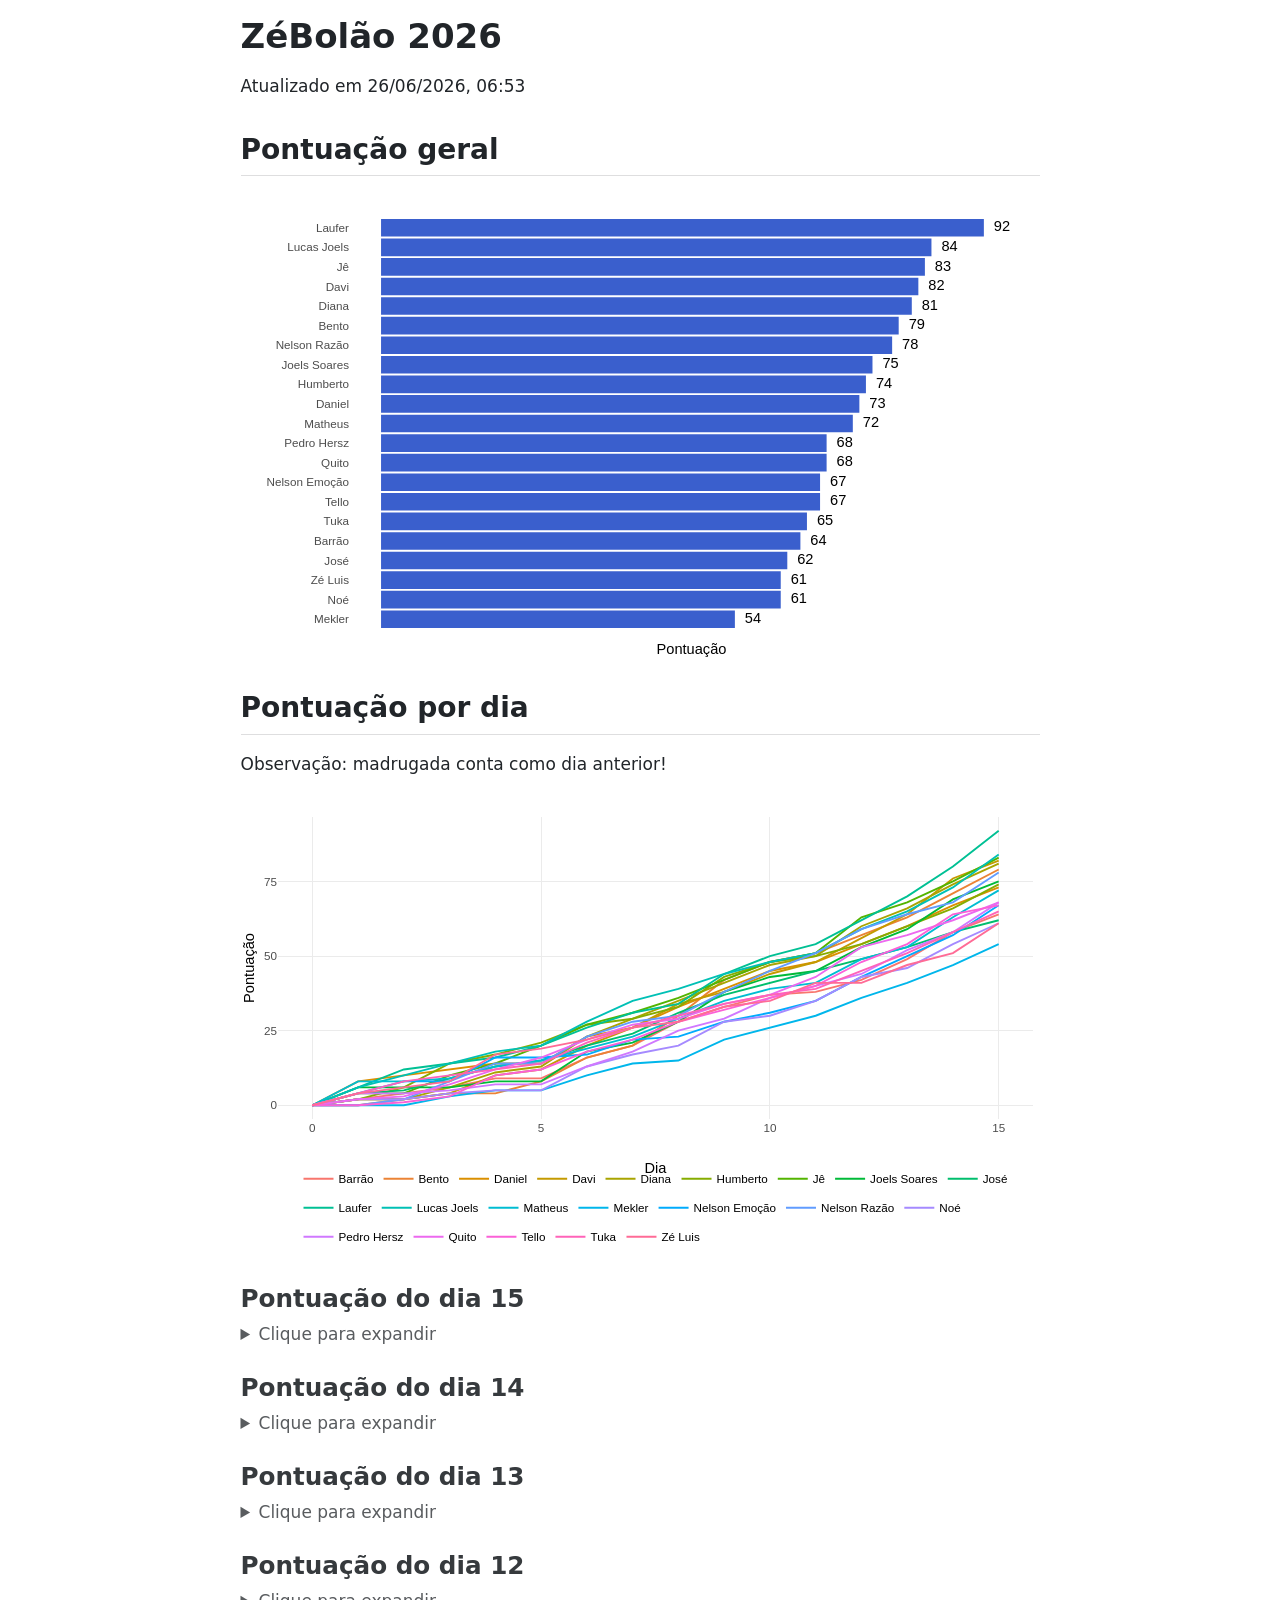
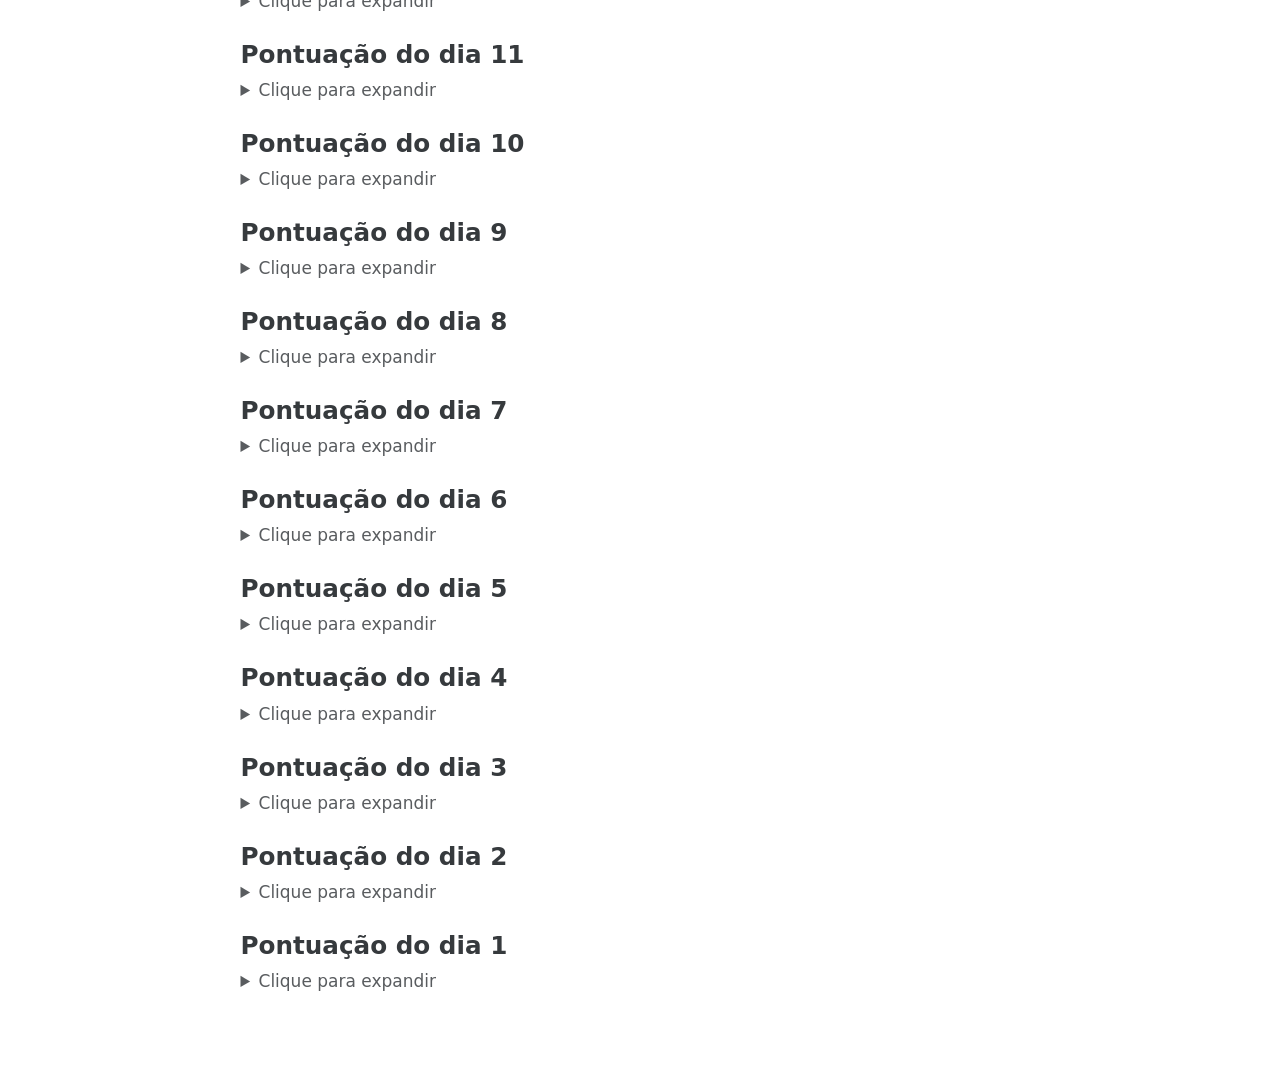
==== commit 71e1acb9: "Built site for gh-pages" ====
--- a/home.html
+++ b/home.html
@@ -75,13 +75,13 @@
 </header>
 
 
-<p>Atualizado em 25/06/2026, 22:00</p>
+<p>Atualizado em 26/06/2026, 06:53</p>
 <section id="pontuação-geral" class="level2">
 <h2 class="anchored" data-anchor-id="pontuação-geral">Pontuação geral</h2>
 <div class="cell">
 <div class="cell-output-display">
-<div class="plotly html-widget html-fill-item" id="htmlwidget-09a88458ff27cd8d5956" style="width:100%;height:464px;"></div>
-<script type="application/json" data-for="htmlwidget-09a88458ff27cd8d5956">{"x":{"data":[{"orientation":"v","width":[90,83,82,80,80,78,77,73,72,71,69,66,66,64,64,63,62,61,60,60,54],"base":[20.550000000000001,19.550000000000001,18.550000000000001,17.550000000000001,16.550000000000001,15.550000000000001,14.550000000000001,13.550000000000001,12.550000000000001,11.550000000000001,10.550000000000001,9.5500000000000007,8.5500000000000007,7.5499999999999998,6.5499999999999998,5.5499999999999998,4.5499999999999998,3.5499999999999998,2.5499999999999998,1.55,0.55000000000000004],"x":[45,41.5,41,40,40,39,38.5,36.5,36,35.5,34.5,33,33,32,32,31.5,31,30.5,30,30,27],"y":[0.89999999999999858,0.89999999999999858,0.89999999999999858,0.89999999999999858,0.89999999999999858,0.89999999999999858,0.89999999999999858,0.89999999999999858,0.89999999999999858,0.89999999999999858,0.89999999999999858,0.89999999999999858,0.89999999999999858,0.89999999999999947,0.90000000000000036,0.90000000000000036,0.90000000000000036,0.90000000000000036,0.90000000000000036,0.90000000000000013,0.89999999999999991],"text":["pont: 90","pont: 83","pont: 82","pont: 80","pont: 80","pont: 78","pont: 77","pont: 73","pont: 72","pont: 71","pont: 69","pont: 66","pont: 66","pont: 64","pont: 64","pont: 63","pont: 62","pont: 61","pont: 60","pont: 60","pont: 54"],"type":"bar","textposition":"none","marker":{"autocolorscale":false,"color":"rgba(58,95,205,1)","line":{"width":1.8897637795275593,"color":"transparent"}},"showlegend":false,"xaxis":"x","yaxis":"y","hoverinfo":"text","frame":null},{"x":[92.700000000000003,85.700000000000003,84.700000000000003,82.700000000000003,82.700000000000003,80.700000000000003,79.700000000000003,75.700000000000003,74.700000000000003,73.700000000000003,71.700000000000003,68.700000000000003,68.700000000000003,66.700000000000003,66.700000000000003,65.700000000000003,64.700000000000003,63.700000000000003,62.700000000000003,62.700000000000003,56.700000000000003],"y":[21,20,19,18,17,16,15,14,13,12,11,10,9,8,7,6,5,4,3,2,1],"text":[90,83,82,80,80,78,77,73,72,71,69,66,66,64,64,63,62,61,60,60,54],"hovertext":["pont: 90","pont: 83","pont: 82","pont: 80","pont: 80","pont: 78","pont: 77","pont: 73","pont: 72","pont: 71","pont: 69","pont: 66","pont: 66","pont: 64","pont: 64","pont: 63","pont: 62","pont: 61","pont: 60","pont: 60","pont: 54"],"textfont":{"size":14.611872146118722,"color":"rgba(0,0,0,1)"},"type":"scatter","mode":"text","hoveron":"points","showlegend":false,"xaxis":"x","yaxis":"y","hoverinfo":"text","frame":null}],"layout":{"margin":{"t":23.305936073059364,"r":7.3059360730593621,"b":25.570776255707766,"l":86.940639269406418},"paper_bgcolor":"rgba(255,255,255,1)","font":{"color":"rgba(0,0,0,1)","family":"","size":14.611872146118724},"xaxis":{"domain":[0,1],"automargin":true,"type":"linear","autorange":false,"range":[-4.6350000000000007,97.335000000000008],"tickmode":"array","ticktext":["0","25","50","75"],"tickvals":[0,24.999999999999996,50,75],"categoryorder":"array","categoryarray":["0","25","50","75"],"nticks":null,"ticks":"","tickcolor":null,"ticklen":3.6529680365296811,"tickwidth":0,"showticklabels":false,"tickfont":{"color":null,"family":null,"size":0},"tickangle":-0,"showline":false,"linecolor":null,"linewidth":0,"showgrid":false,"gridcolor":null,"gridwidth":0,"zeroline":false,"anchor":"y","title":{"text":"Pontuação","font":{"color":"rgba(0,0,0,1)","family":"","size":14.611872146118724}},"hoverformat":".2f"},"yaxis":{"domain":[0,1],"automargin":true,"type":"linear","autorange":false,"range":[0.40000000000000002,21.600000000000001],"tickmode":"array","ticktext":["Mekler","Noé","Barrão","Zé Luis","José","Nelson Emoção","Pedro Hersz","Tuka","Tello","Quito","Matheus","Daniel","Humberto","Joels Soares","Bento","Nelson Razão","Diana","Lucas Joels","Davi","Jê","Laufer"],"tickvals":[1,2,3,4,5,6,7,8,9,10,11,12,13,14,14.999999999999998,15.999999999999998,17,18,19,20,21],"categoryorder":"array","categoryarray":["Mekler","Noé","Barrão","Zé Luis","José","Nelson Emoção","Pedro Hersz","Tuka","Tello","Quito","Matheus","Daniel","Humberto","Joels Soares","Bento","Nelson Razão","Diana","Lucas Joels","Davi","Jê","Laufer"],"nticks":null,"ticks":"","tickcolor":null,"ticklen":3.6529680365296811,"tickwidth":0,"showticklabels":true,"tickfont":{"color":"rgba(77,77,77,1)","family":"","size":11.68949771689498},"tickangle":-0,"showline":false,"linecolor":null,"linewidth":0,"showgrid":false,"gridcolor":null,"gridwidth":0,"zeroline":false,"anchor":"x","title":{"text":"","font":{"color":null,"family":null,"size":0}},"hoverformat":".2f"},"shapes":[],"showlegend":false,"legend":{"bgcolor":null,"bordercolor":null,"borderwidth":0,"font":{"color":"rgba(0,0,0,1)","family":"","size":11.68949771689498}},"hovermode":"closest","barmode":"relative"},"config":{"doubleClick":"reset","modeBarButtonsToAdd":["hoverclosest","hovercompare"],"showSendToCloud":false},"source":"A","attrs":{"15cf77953209":{"x":{},"y":{},"type":"bar"},"15cf7c42a66f":{"x":{},"y":{},"label":{}}},"cur_data":"15cf77953209","visdat":{"15cf77953209":["function (y) ","x"],"15cf7c42a66f":["function (y) ","x"]},"highlight":{"on":"plotly_click","persistent":false,"dynamic":false,"selectize":false,"opacityDim":0.20000000000000001,"selected":{"opacity":1},"debounce":0},"shinyEvents":["plotly_hover","plotly_click","plotly_selected","plotly_relayout","plotly_brushed","plotly_brushing","plotly_clickannotation","plotly_doubleclick","plotly_deselect","plotly_afterplot","plotly_sunburstclick"],"base_url":"https://plot.ly"},"evals":[],"jsHooks":[]}</script>
+<div class="plotly html-widget html-fill-item" id="htmlwidget-7414cedd86a81b7db684" style="width:100%;height:464px;"></div>
+<script type="application/json" data-for="htmlwidget-7414cedd86a81b7db684">{"x":{"data":[{"orientation":"v","width":[92,84,83,82,81,79,78,75,74,73,72,68,68,67,67,65,64,62,61,61,54],"base":[20.550000000000001,19.550000000000001,18.550000000000001,17.550000000000001,16.550000000000001,15.550000000000001,14.550000000000001,13.550000000000001,12.550000000000001,11.550000000000001,10.550000000000001,9.5500000000000007,8.5500000000000007,7.5499999999999998,6.5499999999999998,5.5499999999999998,4.5499999999999998,3.5499999999999998,2.5499999999999998,1.55,0.55000000000000004],"x":[46,42,41.5,41,40.5,39.5,39,37.5,37,36.5,36,34,34,33.5,33.5,32.5,32,31,30.5,30.5,27],"y":[0.89999999999999858,0.89999999999999858,0.89999999999999858,0.89999999999999858,0.89999999999999858,0.89999999999999858,0.89999999999999858,0.89999999999999858,0.89999999999999858,0.89999999999999858,0.89999999999999858,0.89999999999999858,0.89999999999999858,0.89999999999999947,0.90000000000000036,0.90000000000000036,0.90000000000000036,0.90000000000000036,0.90000000000000036,0.90000000000000013,0.89999999999999991],"text":["pont: 92","pont: 84","pont: 83","pont: 82","pont: 81","pont: 79","pont: 78","pont: 75","pont: 74","pont: 73","pont: 72","pont: 68","pont: 68","pont: 67","pont: 67","pont: 65","pont: 64","pont: 62","pont: 61","pont: 61","pont: 54"],"type":"bar","textposition":"none","marker":{"autocolorscale":false,"color":"rgba(58,95,205,1)","line":{"width":1.8897637795275593,"color":"transparent"}},"showlegend":false,"xaxis":"x","yaxis":"y","hoverinfo":"text","frame":null},{"x":[94.760000000000005,86.760000000000005,85.760000000000005,84.760000000000005,83.760000000000005,81.760000000000005,80.760000000000005,77.760000000000005,76.760000000000005,75.760000000000005,74.760000000000005,70.760000000000005,70.760000000000005,69.760000000000005,69.760000000000005,67.760000000000005,66.760000000000005,64.760000000000005,63.759999999999998,63.759999999999998,56.759999999999998],"y":[21,20,19,18,17,16,15,14,13,12,11,10,9,8,7,6,5,4,3,2,1],"text":[92,84,83,82,81,79,78,75,74,73,72,68,68,67,67,65,64,62,61,61,54],"hovertext":["pont: 92","pont: 84","pont: 83","pont: 82","pont: 81","pont: 79","pont: 78","pont: 75","pont: 74","pont: 73","pont: 72","pont: 68","pont: 68","pont: 67","pont: 67","pont: 65","pont: 64","pont: 62","pont: 61","pont: 61","pont: 54"],"textfont":{"size":14.611872146118722,"color":"rgba(0,0,0,1)"},"type":"scatter","mode":"text","hoveron":"points","showlegend":false,"xaxis":"x","yaxis":"y","hoverinfo":"text","frame":null}],"layout":{"margin":{"t":23.305936073059364,"r":7.3059360730593621,"b":25.570776255707766,"l":86.940639269406418},"paper_bgcolor":"rgba(255,255,255,1)","font":{"color":"rgba(0,0,0,1)","family":"","size":14.611872146118724},"xaxis":{"domain":[0,1],"automargin":true,"type":"linear","autorange":false,"range":[-4.7380000000000004,99.498000000000005],"tickmode":"array","ticktext":["0","25","50","75"],"tickvals":[0,25.000000000000004,50,75],"categoryorder":"array","categoryarray":["0","25","50","75"],"nticks":null,"ticks":"","tickcolor":null,"ticklen":3.6529680365296811,"tickwidth":0,"showticklabels":false,"tickfont":{"color":null,"family":null,"size":0},"tickangle":-0,"showline":false,"linecolor":null,"linewidth":0,"showgrid":false,"gridcolor":null,"gridwidth":0,"zeroline":false,"anchor":"y","title":{"text":"Pontuação","font":{"color":"rgba(0,0,0,1)","family":"","size":14.611872146118724}},"hoverformat":".2f"},"yaxis":{"domain":[0,1],"automargin":true,"type":"linear","autorange":false,"range":[0.40000000000000002,21.600000000000001],"tickmode":"array","ticktext":["Mekler","Noé","Zé Luis","José","Barrão","Tuka","Tello","Nelson Emoção","Quito","Pedro Hersz","Matheus","Daniel","Humberto","Joels Soares","Nelson Razão","Bento","Diana","Davi","Jê","Lucas Joels","Laufer"],"tickvals":[1,2,3,4,5,6,7,8,9,10,11,12,13,14,14.999999999999998,15.999999999999998,17,18,19,20,21],"categoryorder":"array","categoryarray":["Mekler","Noé","Zé Luis","José","Barrão","Tuka","Tello","Nelson Emoção","Quito","Pedro Hersz","Matheus","Daniel","Humberto","Joels Soares","Nelson Razão","Bento","Diana","Davi","Jê","Lucas Joels","Laufer"],"nticks":null,"ticks":"","tickcolor":null,"ticklen":3.6529680365296811,"tickwidth":0,"showticklabels":true,"tickfont":{"color":"rgba(77,77,77,1)","family":"","size":11.68949771689498},"tickangle":-0,"showline":false,"linecolor":null,"linewidth":0,"showgrid":false,"gridcolor":null,"gridwidth":0,"zeroline":false,"anchor":"x","title":{"text":"","font":{"color":null,"family":null,"size":0}},"hoverformat":".2f"},"shapes":[],"showlegend":false,"legend":{"bgcolor":null,"bordercolor":null,"borderwidth":0,"font":{"color":"rgba(0,0,0,1)","family":"","size":11.68949771689498}},"hovermode":"closest","barmode":"relative"},"config":{"doubleClick":"reset","modeBarButtonsToAdd":["hoverclosest","hovercompare"],"showSendToCloud":false},"source":"A","attrs":{"15d3344b2446":{"x":{},"y":{},"type":"bar"},"15d32e710ec7":{"x":{},"y":{},"label":{}}},"cur_data":"15d3344b2446","visdat":{"15d3344b2446":["function (y) ","x"],"15d32e710ec7":["function (y) ","x"]},"highlight":{"on":"plotly_click","persistent":false,"dynamic":false,"selectize":false,"opacityDim":0.20000000000000001,"selected":{"opacity":1},"debounce":0},"shinyEvents":["plotly_hover","plotly_click","plotly_selected","plotly_relayout","plotly_brushed","plotly_brushing","plotly_clickannotation","plotly_doubleclick","plotly_deselect","plotly_afterplot","plotly_sunburstclick"],"base_url":"https://plot.ly"},"evals":[],"jsHooks":[]}</script>
 </div>
 </div>
 </section>
@@ -90,8 +90,8 @@
 <p>Observação: madrugada conta como dia anterior!</p>
 <div class="cell">
 <div class="cell-output-display">
-<div class="plotly html-widget html-fill-item" id="htmlwidget-c334b381caaf43935b35" style="width:100%;height:464px;"></div>
-<script type="application/json" data-for="htmlwidget-c334b381caaf43935b35">{"x":{"data":[{"x":[0,1,2,3,4,5,6,7,8,9,10,11,12,13,14,15],"y":[0,2,4,6,9,9,16,20,28,33,37,38,42,49,58,60],"text":["dia:  0<br />pontacum:  0<br />nome: Barrão","dia:  1<br />pontacum:  2<br />nome: Barrão","dia:  2<br />pontacum:  4<br />nome: Barrão","dia:  3<br />pontacum:  6<br />nome: Barrão","dia:  4<br />pontacum:  9<br />nome: Barrão","dia:  5<br />pontacum:  9<br />nome: Barrão","dia:  6<br />pontacum: 16<br />nome: Barrão","dia:  7<br />pontacum: 20<br />nome: Barrão","dia:  8<br />pontacum: 28<br />nome: Barrão","dia:  9<br />pontacum: 33<br />nome: Barrão","dia: 10<br />pontacum: 37<br />nome: Barrão","dia: 11<br />pontacum: 38<br />nome: Barrão","dia: 12<br />pontacum: 42<br />nome: Barrão","dia: 13<br />pontacum: 49<br />nome: Barrão","dia: 14<br />pontacum: 58<br />nome: Barrão","dia: 15<br />pontacum: 60<br />nome: Barrão"],"type":"scatter","mode":"lines","line":{"width":1.8897637795275593,"color":"rgba(248,118,109,1)","dash":"solid"},"hoveron":"points","name":"Barrão","legendgroup":"Barrão","showlegend":true,"xaxis":"x","yaxis":"y","hoverinfo":"text","frame":null},{"x":[0,1,2,3,4,5,6,7,8,9,10,11,12,13,14,15],"y":[0,0,2,4,4,8,16,20,30,42,48,51,57,63,71,77],"text":["dia:  0<br />pontacum:  0<br />nome: Bento","dia:  1<br />pontacum:  0<br />nome: Bento","dia:  2<br />pontacum:  2<br />nome: Bento","dia:  3<br />pontacum:  4<br />nome: Bento","dia:  4<br />pontacum:  4<br />nome: Bento","dia:  5<br />pontacum:  8<br />nome: Bento","dia:  6<br />pontacum: 16<br />nome: Bento","dia:  7<br />pontacum: 20<br />nome: Bento","dia:  8<br />pontacum: 30<br />nome: Bento","dia:  9<br />pontacum: 42<br />nome: Bento","dia: 10<br />pontacum: 48<br />nome: Bento","dia: 11<br />pontacum: 51<br />nome: Bento","dia: 12<br />pontacum: 57<br />nome: Bento","dia: 13<br />pontacum: 63<br />nome: Bento","dia: 14<br />pontacum: 71<br />nome: Bento","dia: 15<br />pontacum: 77<br />nome: Bento"],"type":"scatter","mode":"lines","line":{"width":1.8897637795275593,"color":"rgba(235,131,53,1)","dash":"solid"},"hoveron":"points","name":"Bento","legendgroup":"Bento","showlegend":true,"xaxis":"x","yaxis":"y","hoverinfo":"text","frame":null},{"x":[0,1,2,3,4,5,6,7,8,9,10,11,12,13,14,15],"y":[0,8,10,12,14,14,23,26,33,39,45,48,54,60,67,71],"text":["dia:  0<br />pontacum:  0<br />nome: Daniel","dia:  1<br />pontacum:  8<br />nome: Daniel","dia:  2<br />pontacum: 10<br />nome: Daniel","dia:  3<br />pontacum: 12<br />nome: Daniel","dia:  4<br />pontacum: 14<br />nome: Daniel","dia:  5<br />pontacum: 14<br />nome: Daniel","dia:  6<br />pontacum: 23<br />nome: Daniel","dia:  7<br />pontacum: 26<br />nome: Daniel","dia:  8<br />pontacum: 33<br />nome: Daniel","dia:  9<br />pontacum: 39<br />nome: Daniel","dia: 10<br />pontacum: 45<br />nome: Daniel","dia: 11<br />pontacum: 48<br />nome: Daniel","dia: 12<br />pontacum: 54<br />nome: Daniel","dia: 13<br />pontacum: 60<br />nome: Daniel","dia: 14<br />pontacum: 67<br />nome: Daniel","dia: 15<br />pontacum: 71<br />nome: Daniel"],"type":"scatter","mode":"lines","line":{"width":1.8897637795275593,"color":"rgba(218,143,0,1)","dash":"solid"},"hoveron":"points","name":"Daniel","legendgroup":"Daniel","showlegend":true,"xaxis":"x","yaxis":"y","hoverinfo":"text","frame":null},{"x":[0,1,2,3,4,5,6,7,8,9,10,11,12,13,14,15],"y":[0,2,2,4,10,12,20,26,34,38,44,48,56,64,76,82],"text":["dia:  0<br />pontacum:  0<br />nome: Davi","dia:  1<br />pontacum:  2<br />nome: Davi","dia:  2<br />pontacum:  2<br />nome: Davi","dia:  3<br />pontacum:  4<br />nome: Davi","dia:  4<br />pontacum: 10<br />nome: Davi","dia:  5<br />pontacum: 12<br />nome: Davi","dia:  6<br />pontacum: 20<br />nome: Davi","dia:  7<br />pontacum: 26<br />nome: Davi","dia:  8<br />pontacum: 34<br />nome: Davi","dia:  9<br />pontacum: 38<br />nome: Davi","dia: 10<br />pontacum: 44<br />nome: Davi","dia: 11<br />pontacum: 48<br />nome: Davi","dia: 12<br />pontacum: 56<br />nome: Davi","dia: 13<br />pontacum: 64<br />nome: Davi","dia: 14<br />pontacum: 76<br />nome: Davi","dia: 15<br />pontacum: 82<br />nome: Davi"],"type":"scatter","mode":"lines","line":{"width":1.8897637795275593,"color":"rgba(196,154,0,1)","dash":"solid"},"hoveron":"points","name":"Davi","legendgroup":"Davi","showlegend":true,"xaxis":"x","yaxis":"y","hoverinfo":"text","frame":null},{"x":[0,1,2,3,4,5,6,7,8,9,10,11,12,13,14,15],"y":[0,2,2,6,11,13,23,29,35,41,47,50,60,66,74,80],"text":["dia:  0<br />pontacum:  0<br />nome: Diana","dia:  1<br />pontacum:  2<br />nome: Diana","dia:  2<br />pontacum:  2<br />nome: Diana","dia:  3<br />pontacum:  6<br />nome: Diana","dia:  4<br />pontacum: 11<br />nome: Diana","dia:  5<br />pontacum: 13<br />nome: Diana","dia:  6<br />pontacum: 23<br />nome: Diana","dia:  7<br />pontacum: 29<br />nome: Diana","dia:  8<br />pontacum: 35<br />nome: Diana","dia:  9<br />pontacum: 41<br />nome: Diana","dia: 10<br />pontacum: 47<br />nome: Diana","dia: 11<br />pontacum: 50<br />nome: Diana","dia: 12<br />pontacum: 60<br />nome: Diana","dia: 13<br />pontacum: 66<br />nome: Diana","dia: 14<br />pontacum: 74<br />nome: Diana","dia: 15<br />pontacum: 80<br />nome: Diana"],"type":"scatter","mode":"lines","line":{"width":1.8897637795275593,"color":"rgba(169,164,0,1)","dash":"solid"},"hoveron":"points","name":"Diana","legendgroup":"Diana","showlegend":true,"xaxis":"x","yaxis":"y","hoverinfo":"text","frame":null},{"x":[0,1,2,3,4,5,6,7,8,9,10,11,12,13,14,15],"y":[0,2,6,14,17,21,27,29,33,43,48,50,54,60,66,72],"text":["dia:  0<br />pontacum:  0<br />nome: Humberto","dia:  1<br />pontacum:  2<br />nome: Humberto","dia:  2<br />pontacum:  6<br />nome: Humberto","dia:  3<br />pontacum: 14<br />nome: Humberto","dia:  4<br />pontacum: 17<br />nome: Humberto","dia:  5<br />pontacum: 21<br />nome: Humberto","dia:  6<br />pontacum: 27<br />nome: Humberto","dia:  7<br />pontacum: 29<br />nome: Humberto","dia:  8<br />pontacum: 33<br />nome: Humberto","dia:  9<br />pontacum: 43<br />nome: Humberto","dia: 10<br />pontacum: 48<br />nome: Humberto","dia: 11<br />pontacum: 50<br />nome: Humberto","dia: 12<br />pontacum: 54<br />nome: Humberto","dia: 13<br />pontacum: 60<br />nome: Humberto","dia: 14<br />pontacum: 66<br />nome: Humberto","dia: 15<br />pontacum: 72<br />nome: Humberto"],"type":"scatter","mode":"lines","line":{"width":1.8897637795275593,"color":"rgba(134,172,0,1)","dash":"solid"},"hoveron":"points","name":"Humberto","legendgroup":"Humberto","showlegend":true,"xaxis":"x","yaxis":"y","hoverinfo":"text","frame":null},{"x":[0,1,2,3,4,5,6,7,8,9,10,11,12,13,14,15],"y":[0,4,4,10,14,20,27,31,36,42,48,51,63,68,75,83],"text":["dia:  0<br />pontacum:  0<br />nome: Jê","dia:  1<br />pontacum:  4<br />nome: Jê","dia:  2<br />pontacum:  4<br />nome: Jê","dia:  3<br />pontacum: 10<br />nome: Jê","dia:  4<br />pontacum: 14<br />nome: Jê","dia:  5<br />pontacum: 20<br />nome: Jê","dia:  6<br />pontacum: 27<br />nome: Jê","dia:  7<br />pontacum: 31<br />nome: Jê","dia:  8<br />pontacum: 36<br />nome: Jê","dia:  9<br />pontacum: 42<br />nome: Jê","dia: 10<br />pontacum: 48<br />nome: Jê","dia: 11<br />pontacum: 51<br />nome: Jê","dia: 12<br />pontacum: 63<br />nome: Jê","dia: 13<br />pontacum: 68<br />nome: Jê","dia: 14<br />pontacum: 75<br />nome: Jê","dia: 15<br />pontacum: 83<br />nome: Jê"],"type":"scatter","mode":"lines","line":{"width":1.8897637795275593,"color":"rgba(83,180,0,1)","dash":"solid"},"hoveron":"points","name":"Jê","legendgroup":"Jê","showlegend":true,"xaxis":"x","yaxis":"y","hoverinfo":"text","frame":null},{"x":[0,1,2,3,4,5,6,7,8,9,10,11,12,13,14,15],"y":[0,6,6,6,8,8,18,21,28,38,43,45,53,59,69,73],"text":["dia:  0<br />pontacum:  0<br />nome: Joels Soares","dia:  1<br />pontacum:  6<br />nome: Joels Soares","dia:  2<br />pontacum:  6<br />nome: Joels Soares","dia:  3<br />pontacum:  6<br />nome: Joels Soares","dia:  4<br />pontacum:  8<br />nome: Joels Soares","dia:  5<br />pontacum:  8<br />nome: Joels Soares","dia:  6<br />pontacum: 18<br />nome: Joels Soares","dia:  7<br />pontacum: 21<br />nome: Joels Soares","dia:  8<br />pontacum: 28<br />nome: Joels Soares","dia:  9<br />pontacum: 38<br />nome: Joels Soares","dia: 10<br />pontacum: 43<br />nome: Joels Soares","dia: 11<br />pontacum: 45<br />nome: Joels Soares","dia: 12<br />pontacum: 53<br />nome: Joels Soares","dia: 13<br />pontacum: 59<br />nome: Joels Soares","dia: 14<br />pontacum: 69<br />nome: Joels Soares","dia: 15<br />pontacum: 73<br />nome: Joels Soares"],"type":"scatter","mode":"lines","line":{"width":1.8897637795275593,"color":"rgba(0,186,56,1)","dash":"solid"},"hoveron":"points","name":"Joels Soares","legendgroup":"Joels Soares","showlegend":true,"xaxis":"x","yaxis":"y","hoverinfo":"text","frame":null},{"x":[0,1,2,3,4,5,6,7,8,9,10,11,12,13,14,15],"y":[0,4,5,9,13,15,20,24,31,37,41,45,49,53,58,62],"text":["dia:  0<br />pontacum:  0<br />nome: José","dia:  1<br />pontacum:  4<br />nome: José","dia:  2<br />pontacum:  5<br />nome: José","dia:  3<br />pontacum:  9<br />nome: José","dia:  4<br />pontacum: 13<br />nome: José","dia:  5<br />pontacum: 15<br />nome: José","dia:  6<br />pontacum: 20<br />nome: José","dia:  7<br />pontacum: 24<br />nome: José","dia:  8<br />pontacum: 31<br />nome: José","dia:  9<br />pontacum: 37<br />nome: José","dia: 10<br />pontacum: 41<br />nome: José","dia: 11<br />pontacum: 45<br />nome: José","dia: 12<br />pontacum: 49<br />nome: José","dia: 13<br />pontacum: 53<br />nome: José","dia: 14<br />pontacum: 58<br />nome: José","dia: 15<br />pontacum: 62<br />nome: José"],"type":"scatter","mode":"lines","line":{"width":1.8897637795275593,"color":"rgba(0,190,109,1)","dash":"solid"},"hoveron":"points","name":"José","legendgroup":"José","showlegend":true,"xaxis":"x","yaxis":"y","hoverinfo":"text","frame":null},{"x":[0,1,2,3,4,5,6,7,8,9,10,11,12,13,14,15],"y":[0,6,12,14,16,20,26,31,34,44,50,54,62,70,80,90],"text":["dia:  0<br />pontacum:  0<br />nome: Laufer","dia:  1<br />pontacum:  6<br />nome: Laufer","dia:  2<br />pontacum: 12<br />nome: Laufer","dia:  3<br />pontacum: 14<br />nome: Laufer","dia:  4<br />pontacum: 16<br />nome: Laufer","dia:  5<br />pontacum: 20<br />nome: Laufer","dia:  6<br />pontacum: 26<br />nome: Laufer","dia:  7<br />pontacum: 31<br />nome: Laufer","dia:  8<br />pontacum: 34<br />nome: Laufer","dia:  9<br />pontacum: 44<br />nome: Laufer","dia: 10<br />pontacum: 50<br />nome: Laufer","dia: 11<br />pontacum: 54<br />nome: Laufer","dia: 12<br />pontacum: 62<br />nome: Laufer","dia: 13<br />pontacum: 70<br />nome: Laufer","dia: 14<br />pontacum: 80<br />nome: Laufer","dia: 15<br />pontacum: 90<br />nome: Laufer"],"type":"scatter","mode":"lines","line":{"width":1.8897637795275593,"color":"rgba(0,192,148,1)","dash":"solid"},"hoveron":"points","name":"Laufer","legendgroup":"Laufer","showlegend":true,"xaxis":"x","yaxis":"y","hoverinfo":"text","frame":null},{"x":[0,1,2,3,4,5,6,7,8,9,10,11,12,13,14,15],"y":[0,6,10,14,18,20,28,35,39,44,48,51,59,65,73,80],"text":["dia:  0<br />pontacum:  0<br />nome: Lucas Joels","dia:  1<br />pontacum:  6<br />nome: Lucas Joels","dia:  2<br />pontacum: 10<br />nome: Lucas Joels","dia:  3<br />pontacum: 14<br />nome: Lucas Joels","dia:  4<br />pontacum: 18<br />nome: Lucas Joels","dia:  5<br />pontacum: 20<br />nome: Lucas Joels","dia:  6<br />pontacum: 28<br />nome: Lucas Joels","dia:  7<br />pontacum: 35<br />nome: Lucas Joels","dia:  8<br />pontacum: 39<br />nome: Lucas Joels","dia:  9<br />pontacum: 44<br />nome: Lucas Joels","dia: 10<br />pontacum: 48<br />nome: Lucas Joels","dia: 11<br />pontacum: 51<br />nome: Lucas Joels","dia: 12<br />pontacum: 59<br />nome: Lucas Joels","dia: 13<br />pontacum: 65<br />nome: Lucas Joels","dia: 14<br />pontacum: 73<br />nome: Lucas Joels","dia: 15<br />pontacum: 80<br />nome: Lucas Joels"],"type":"scatter","mode":"lines","line":{"width":1.8897637795275593,"color":"rgba(0,192,181,1)","dash":"solid"},"hoveron":"points","name":"Lucas Joels","legendgroup":"Lucas Joels","showlegend":true,"xaxis":"x","yaxis":"y","hoverinfo":"text","frame":null},{"x":[0,1,2,3,4,5,6,7,8,9,10,11,12,13,14,15],"y":[0,8,8,9,13,15,19,23,29,35,39,41,49,53,63,69],"text":["dia:  0<br />pontacum:  0<br />nome: Matheus","dia:  1<br />pontacum:  8<br />nome: Matheus","dia:  2<br />pontacum:  8<br />nome: Matheus","dia:  3<br />pontacum:  9<br />nome: Matheus","dia:  4<br />pontacum: 13<br />nome: Matheus","dia:  5<br />pontacum: 15<br />nome: Matheus","dia:  6<br />pontacum: 19<br />nome: Matheus","dia:  7<br />pontacum: 23<br />nome: Matheus","dia:  8<br />pontacum: 29<br />nome: Matheus","dia:  9<br />pontacum: 35<br />nome: Matheus","dia: 10<br />pontacum: 39<br />nome: Matheus","dia: 11<br />pontacum: 41<br />nome: Matheus","dia: 12<br />pontacum: 49<br />nome: Matheus","dia: 13<br />pontacum: 53<br />nome: Matheus","dia: 14<br />pontacum: 63<br />nome: Matheus","dia: 15<br />pontacum: 69<br />nome: Matheus"],"type":"scatter","mode":"lines","line":{"width":1.8897637795275593,"color":"rgba(0,189,210,1)","dash":"solid"},"hoveron":"points","name":"Matheus","legendgroup":"Matheus","showlegend":true,"xaxis":"x","yaxis":"y","hoverinfo":"text","frame":null},{"x":[0,1,2,3,4,5,6,7,8,9,10,11,12,13,14,15],"y":[0,0,0,3,5,5,10,14,15,22,26,30,36,41,47,54],"text":["dia:  0<br />pontacum:  0<br />nome: Mekler","dia:  1<br />pontacum:  0<br />nome: Mekler","dia:  2<br />pontacum:  0<br />nome: Mekler","dia:  3<br />pontacum:  3<br />nome: Mekler","dia:  4<br />pontacum:  5<br />nome: Mekler","dia:  5<br />pontacum:  5<br />nome: Mekler","dia:  6<br />pontacum: 10<br />nome: Mekler","dia:  7<br />pontacum: 14<br />nome: Mekler","dia:  8<br />pontacum: 15<br />nome: Mekler","dia:  9<br />pontacum: 22<br />nome: Mekler","dia: 10<br />pontacum: 26<br />nome: Mekler","dia: 11<br />pontacum: 30<br />nome: Mekler","dia: 12<br />pontacum: 36<br />nome: Mekler","dia: 13<br />pontacum: 41<br />nome: Mekler","dia: 14<br />pontacum: 47<br />nome: Mekler","dia: 15<br />pontacum: 54<br />nome: Mekler"],"type":"scatter","mode":"lines","line":{"width":1.8897637795275593,"color":"rgba(0,182,235,1)","dash":"solid"},"hoveron":"points","name":"Mekler","legendgroup":"Mekler","showlegend":true,"xaxis":"x","yaxis":"y","hoverinfo":"text","frame":null},{"x":[0,1,2,3,4,5,6,7,8,9,10,11,12,13,14,15],"y":[0,4,8,8,16,16,17,22,23,28,31,35,43,50,57,63],"text":["dia:  0<br />pontacum:  0<br />nome: Nelson Emoção","dia:  1<br />pontacum:  4<br />nome: Nelson Emoção","dia:  2<br />pontacum:  8<br />nome: Nelson Emoção","dia:  3<br />pontacum:  8<br />nome: Nelson Emoção","dia:  4<br />pontacum: 16<br />nome: Nelson Emoção","dia:  5<br />pontacum: 16<br />nome: Nelson Emoção","dia:  6<br />pontacum: 17<br />nome: Nelson Emoção","dia:  7<br />pontacum: 22<br />nome: Nelson Emoção","dia:  8<br />pontacum: 23<br />nome: Nelson Emoção","dia:  9<br />pontacum: 28<br />nome: Nelson Emoção","dia: 10<br />pontacum: 31<br />nome: Nelson Emoção","dia: 11<br />pontacum: 35<br />nome: Nelson Emoção","dia: 12<br />pontacum: 43<br />nome: Nelson Emoção","dia: 13<br />pontacum: 50<br />nome: Nelson Emoção","dia: 14<br />pontacum: 57<br />nome: Nelson Emoção","dia: 15<br />pontacum: 63<br />nome: Nelson Emoção"],"type":"scatter","mode":"lines","line":{"width":1.8897637795275593,"color":"rgba(0,171,253,1)","dash":"solid"},"hoveron":"points","name":"Nelson Emoção","legendgroup":"Nelson Emoção","showlegend":true,"xaxis":"x","yaxis":"y","hoverinfo":"text","frame":null},{"x":[0,1,2,3,4,5,6,7,8,9,10,11,12,13,14,15],"y":[0,0,2,8,14,14,23,28,30,38,45,51,59,64,68,78],"text":["dia:  0<br />pontacum:  0<br />nome: Nelson Razão","dia:  1<br />pontacum:  0<br />nome: Nelson Razão","dia:  2<br />pontacum:  2<br />nome: Nelson Razão","dia:  3<br />pontacum:  8<br />nome: Nelson Razão","dia:  4<br />pontacum: 14<br />nome: Nelson Razão","dia:  5<br />pontacum: 14<br />nome: Nelson Razão","dia:  6<br />pontacum: 23<br />nome: Nelson Razão","dia:  7<br />pontacum: 28<br />nome: Nelson Razão","dia:  8<br />pontacum: 30<br />nome: Nelson Razão","dia:  9<br />pontacum: 38<br />nome: Nelson Razão","dia: 10<br />pontacum: 45<br />nome: Nelson Razão","dia: 11<br />pontacum: 51<br />nome: Nelson Razão","dia: 12<br />pontacum: 59<br />nome: Nelson Razão","dia: 13<br />pontacum: 64<br />nome: Nelson Razão","dia: 14<br />pontacum: 68<br />nome: Nelson Razão","dia: 15<br />pontacum: 78<br />nome: Nelson Razão"],"type":"scatter","mode":"lines","line":{"width":1.8897637795275593,"color":"rgba(97,156,255,1)","dash":"solid"},"hoveron":"points","name":"Nelson Razão","legendgroup":"Nelson Razão","showlegend":true,"xaxis":"x","yaxis":"y","hoverinfo":"text","frame":null},{"x":[0,1,2,3,4,5,6,7,8,9,10,11,12,13,14,15],"y":[0,2,2,4,5,5,13,17,20,28,30,35,43,46,54,60],"text":["dia:  0<br />pontacum:  0<br />nome: Noé","dia:  1<br />pontacum:  2<br />nome: Noé","dia:  2<br />pontacum:  2<br />nome: Noé","dia:  3<br />pontacum:  4<br />nome: Noé","dia:  4<br />pontacum:  5<br />nome: Noé","dia:  5<br />pontacum:  5<br />nome: Noé","dia:  6<br />pontacum: 13<br />nome: Noé","dia:  7<br />pontacum: 17<br />nome: Noé","dia:  8<br />pontacum: 20<br />nome: Noé","dia:  9<br />pontacum: 28<br />nome: Noé","dia: 10<br />pontacum: 30<br />nome: Noé","dia: 11<br />pontacum: 35<br />nome: Noé","dia: 12<br />pontacum: 43<br />nome: Noé","dia: 13<br />pontacum: 46<br />nome: Noé","dia: 14<br />pontacum: 54<br />nome: Noé","dia: 15<br />pontacum: 60<br />nome: Noé"],"type":"scatter","mode":"lines","line":{"width":1.8897637795275593,"color":"rgba(165,138,255,1)","dash":"solid"},"hoveron":"points","name":"Noé","legendgroup":"Noé","showlegend":true,"xaxis":"x","yaxis":"y","hoverinfo":"text","frame":null},{"x":[0,1,2,3,4,5,6,7,8,9,10,11,12,13,14,15],"y":[0,4,4,5,7,7,13,18,25,29,36,40,44,52,58,64],"text":["dia:  0<br />pontacum:  0<br />nome: Pedro Hersz","dia:  1<br />pontacum:  4<br />nome: Pedro Hersz","dia:  2<br />pontacum:  4<br />nome: Pedro Hersz","dia:  3<br />pontacum:  5<br />nome: Pedro Hersz","dia:  4<br />pontacum:  7<br />nome: Pedro Hersz","dia:  5<br />pontacum:  7<br />nome: Pedro Hersz","dia:  6<br />pontacum: 13<br />nome: Pedro Hersz","dia:  7<br />pontacum: 18<br />nome: Pedro Hersz","dia:  8<br />pontacum: 25<br />nome: Pedro Hersz","dia:  9<br />pontacum: 29<br />nome: Pedro Hersz","dia: 10<br />pontacum: 36<br />nome: Pedro Hersz","dia: 11<br />pontacum: 40<br />nome: Pedro Hersz","dia: 12<br />pontacum: 44<br />nome: Pedro Hersz","dia: 13<br />pontacum: 52<br />nome: Pedro Hersz","dia: 14<br />pontacum: 58<br />nome: Pedro Hersz","dia: 15<br />pontacum: 64<br />nome: Pedro Hersz"],"type":"scatter","mode":"lines","line":{"width":1.8897637795275593,"color":"rgba(208,120,255,1)","dash":"solid"},"hoveron":"points","name":"Pedro Hersz","legendgroup":"Pedro Hersz","showlegend":true,"xaxis":"x","yaxis":"y","hoverinfo":"text","frame":null},{"x":[0,1,2,3,4,5,6,7,8,9,10,11,12,13,14,15],"y":[0,2,3,7,12,16,22,27,29,34,37,43,53,57,62,66],"text":["dia:  0<br />pontacum:  0<br />nome: Quito","dia:  1<br />pontacum:  2<br />nome: Quito","dia:  2<br />pontacum:  3<br />nome: Quito","dia:  3<br />pontacum:  7<br />nome: Quito","dia:  4<br />pontacum: 12<br />nome: Quito","dia:  5<br />pontacum: 16<br />nome: Quito","dia:  6<br />pontacum: 22<br />nome: Quito","dia:  7<br />pontacum: 27<br />nome: Quito","dia:  8<br />pontacum: 29<br />nome: Quito","dia:  9<br />pontacum: 34<br />nome: Quito","dia: 10<br />pontacum: 37<br />nome: Quito","dia: 11<br />pontacum: 43<br />nome: Quito","dia: 12<br />pontacum: 53<br />nome: Quito","dia: 13<br />pontacum: 57<br />nome: Quito","dia: 14<br />pontacum: 62<br />nome: Quito","dia: 15<br />pontacum: 66<br />nome: Quito"],"type":"scatter","mode":"lines","line":{"width":1.8897637795275593,"color":"rgba(236,105,239,1)","dash":"solid"},"hoveron":"points","name":"Quito","legendgroup":"Quito","showlegend":true,"xaxis":"x","yaxis":"y","hoverinfo":"text","frame":null},{"x":[0,1,2,3,4,5,6,7,8,9,10,11,12,13,14,15],"y":[0,0,1,3,10,12,18,22,28,32,36,40,48,54,64,66],"text":["dia:  0<br />pontacum:  0<br />nome: Tello","dia:  1<br />pontacum:  0<br />nome: Tello","dia:  2<br />pontacum:  1<br />nome: Tello","dia:  3<br />pontacum:  3<br />nome: Tello","dia:  4<br />pontacum: 10<br />nome: Tello","dia:  5<br />pontacum: 12<br />nome: Tello","dia:  6<br />pontacum: 18<br />nome: Tello","dia:  7<br />pontacum: 22<br />nome: Tello","dia:  8<br />pontacum: 28<br />nome: Tello","dia:  9<br />pontacum: 32<br />nome: Tello","dia: 10<br />pontacum: 36<br />nome: Tello","dia: 11<br />pontacum: 40<br />nome: Tello","dia: 12<br />pontacum: 48<br />nome: Tello","dia: 13<br />pontacum: 54<br />nome: Tello","dia: 14<br />pontacum: 64<br />nome: Tello","dia: 15<br />pontacum: 66<br />nome: Tello"],"type":"scatter","mode":"lines","line":{"width":1.8897637795275593,"color":"rgba(251,97,215,1)","dash":"solid"},"hoveron":"points","name":"Tello","legendgroup":"Tello","showlegend":true,"xaxis":"x","yaxis":"y","hoverinfo":"text","frame":null},{"x":[0,1,2,3,4,5,6,7,8,9,10,11,12,13,14,15],"y":[0,4,8,10,12,14,21,26,30,34,37,39,45,51,58,64],"text":["dia:  0<br />pontacum:  0<br />nome: Tuka","dia:  1<br />pontacum:  4<br />nome: Tuka","dia:  2<br />pontacum:  8<br />nome: Tuka","dia:  3<br />pontacum: 10<br />nome: Tuka","dia:  4<br />pontacum: 12<br />nome: Tuka","dia:  5<br />pontacum: 14<br />nome: Tuka","dia:  6<br />pontacum: 21<br />nome: Tuka","dia:  7<br />pontacum: 26<br />nome: Tuka","dia:  8<br />pontacum: 30<br />nome: Tuka","dia:  9<br />pontacum: 34<br />nome: Tuka","dia: 10<br />pontacum: 37<br />nome: Tuka","dia: 11<br />pontacum: 39<br />nome: Tuka","dia: 12<br />pontacum: 45<br />nome: Tuka","dia: 13<br />pontacum: 51<br />nome: Tuka","dia: 14<br />pontacum: 58<br />nome: Tuka","dia: 15<br />pontacum: 64<br />nome: Tuka"],"type":"scatter","mode":"lines","line":{"width":1.8897637795275593,"color":"rgba(255,99,185,1)","dash":"solid"},"hoveron":"points","name":"Tuka","legendgroup":"Tuka","showlegend":true,"xaxis":"x","yaxis":"y","hoverinfo":"text","frame":null},{"x":[0,1,2,3,4,5,6,7,8,9,10,11,12,13,14,15],"y":[0,4,6,8,17,19,22,26,28,33,35,41,41,47,51,61],"text":["dia:  0<br />pontacum:  0<br />nome: Zé Luis","dia:  1<br />pontacum:  4<br />nome: Zé Luis","dia:  2<br />pontacum:  6<br />nome: Zé Luis","dia:  3<br />pontacum:  8<br />nome: Zé Luis","dia:  4<br />pontacum: 17<br />nome: Zé Luis","dia:  5<br />pontacum: 19<br />nome: Zé Luis","dia:  6<br />pontacum: 22<br />nome: Zé Luis","dia:  7<br />pontacum: 26<br />nome: Zé Luis","dia:  8<br />pontacum: 28<br />nome: Zé Luis","dia:  9<br />pontacum: 33<br />nome: Zé Luis","dia: 10<br />pontacum: 35<br />nome: Zé Luis","dia: 11<br />pontacum: 41<br />nome: Zé Luis","dia: 12<br />pontacum: 41<br />nome: Zé Luis","dia: 13<br />pontacum: 47<br />nome: Zé Luis","dia: 14<br />pontacum: 51<br />nome: Zé Luis","dia: 15<br />pontacum: 61<br />nome: Zé Luis"],"type":"scatter","mode":"lines","line":{"width":1.8897637795275593,"color":"rgba(255,107,150,1)","dash":"solid"},"hoveron":"points","name":"Zé Luis","legendgroup":"Zé Luis","showlegend":true,"xaxis":"x","yaxis":"y","hoverinfo":"text","frame":null}],"layout":{"margin":{"t":23.305936073059364,"r":7.3059360730593621,"b":37.260273972602747,"l":37.260273972602747},"paper_bgcolor":"rgba(255,255,255,1)","font":{"color":"rgba(0,0,0,1)","family":"","size":14.611872146118724},"xaxis":{"domain":[0,1],"automargin":true,"type":"linear","autorange":false,"range":[-0.75,15.75],"tickmode":"array","ticktext":["0","5","10","15"],"tickvals":[0,5,10,15],"categoryorder":"array","categoryarray":["0","5","10","15"],"nticks":null,"ticks":"","tickcolor":null,"ticklen":3.6529680365296811,"tickwidth":0,"showticklabels":true,"tickfont":{"color":"rgba(77,77,77,1)","family":"","size":11.68949771689498},"tickangle":-0,"showline":false,"linecolor":null,"linewidth":0,"showgrid":true,"gridcolor":"rgba(235,235,235,1)","gridwidth":0.66417600664176002,"zeroline":false,"anchor":"y","title":{"text":"Dia","font":{"color":"rgba(0,0,0,1)","family":"","size":14.611872146118724}},"hoverformat":".2f"},"yaxis":{"domain":[0,1],"automargin":true,"type":"linear","autorange":false,"range":[-4.5,94.5],"tickmode":"array","ticktext":["0","25","50","75"],"tickvals":[0,24.999999999999996,50,75],"categoryorder":"array","categoryarray":["0","25","50","75"],"nticks":null,"ticks":"","tickcolor":null,"ticklen":3.6529680365296811,"tickwidth":0,"showticklabels":true,"tickfont":{"color":"rgba(77,77,77,1)","family":"","size":11.68949771689498},"tickangle":-0,"showline":false,"linecolor":null,"linewidth":0,"showgrid":true,"gridcolor":"rgba(235,235,235,1)","gridwidth":0.66417600664176002,"zeroline":false,"anchor":"x","title":{"text":"Pontuação","font":{"color":"rgba(0,0,0,1)","family":"","size":14.611872146118724}},"hoverformat":".2f"},"shapes":[],"showlegend":true,"legend":{"bgcolor":null,"bordercolor":null,"borderwidth":0,"font":{"color":"rgba(0,0,0,1)","family":"","size":11.68949771689498},"orientation":"h","x":0.5,"y":-0.14999999999999999,"xanchor":"center","yanchor":"top","title":{"text":"","font":{"color":"rgba(0,0,0,1)","family":"","size":14.611872146118724}}},"hovermode":"closest","barmode":"relative"},"config":{"doubleClick":"reset","modeBarButtonsToAdd":["hoverclosest","hovercompare"],"showSendToCloud":false},"source":"A","attrs":{"15cf77673335":{"x":{},"y":{},"colour":{},"type":"scatter"}},"cur_data":"15cf77673335","visdat":{"15cf77673335":["function (y) ","x"]},"highlight":{"on":"plotly_click","persistent":false,"dynamic":false,"selectize":false,"opacityDim":0.20000000000000001,"selected":{"opacity":1},"debounce":0},"shinyEvents":["plotly_hover","plotly_click","plotly_selected","plotly_relayout","plotly_brushed","plotly_brushing","plotly_clickannotation","plotly_doubleclick","plotly_deselect","plotly_afterplot","plotly_sunburstclick"],"base_url":"https://plot.ly"},"evals":[],"jsHooks":[]}</script>
+<div class="plotly html-widget html-fill-item" id="htmlwidget-a083083cf5692e0821cc" style="width:100%;height:464px;"></div>
+<script type="application/json" data-for="htmlwidget-a083083cf5692e0821cc">{"x":{"data":[{"x":[0,1,2,3,4,5,6,7,8,9,10,11,12,13,14,15],"y":[0,2,4,6,9,9,16,20,28,33,37,38,42,49,58,64],"text":["dia:  0<br />pontacum:  0<br />nome: Barrão","dia:  1<br />pontacum:  2<br />nome: Barrão","dia:  2<br />pontacum:  4<br />nome: Barrão","dia:  3<br />pontacum:  6<br />nome: Barrão","dia:  4<br />pontacum:  9<br />nome: Barrão","dia:  5<br />pontacum:  9<br />nome: Barrão","dia:  6<br />pontacum: 16<br />nome: Barrão","dia:  7<br />pontacum: 20<br />nome: Barrão","dia:  8<br />pontacum: 28<br />nome: Barrão","dia:  9<br />pontacum: 33<br />nome: Barrão","dia: 10<br />pontacum: 37<br />nome: Barrão","dia: 11<br />pontacum: 38<br />nome: Barrão","dia: 12<br />pontacum: 42<br />nome: Barrão","dia: 13<br />pontacum: 49<br />nome: Barrão","dia: 14<br />pontacum: 58<br />nome: Barrão","dia: 15<br />pontacum: 64<br />nome: Barrão"],"type":"scatter","mode":"lines","line":{"width":1.8897637795275593,"color":"rgba(248,118,109,1)","dash":"solid"},"hoveron":"points","name":"Barrão","legendgroup":"Barrão","showlegend":true,"xaxis":"x","yaxis":"y","hoverinfo":"text","frame":null},{"x":[0,1,2,3,4,5,6,7,8,9,10,11,12,13,14,15],"y":[0,0,2,4,4,8,16,20,30,42,48,51,57,63,71,79],"text":["dia:  0<br />pontacum:  0<br />nome: Bento","dia:  1<br />pontacum:  0<br />nome: Bento","dia:  2<br />pontacum:  2<br />nome: Bento","dia:  3<br />pontacum:  4<br />nome: Bento","dia:  4<br />pontacum:  4<br />nome: Bento","dia:  5<br />pontacum:  8<br />nome: Bento","dia:  6<br />pontacum: 16<br />nome: Bento","dia:  7<br />pontacum: 20<br />nome: Bento","dia:  8<br />pontacum: 30<br />nome: Bento","dia:  9<br />pontacum: 42<br />nome: Bento","dia: 10<br />pontacum: 48<br />nome: Bento","dia: 11<br />pontacum: 51<br />nome: Bento","dia: 12<br />pontacum: 57<br />nome: Bento","dia: 13<br />pontacum: 63<br />nome: Bento","dia: 14<br />pontacum: 71<br />nome: Bento","dia: 15<br />pontacum: 79<br />nome: Bento"],"type":"scatter","mode":"lines","line":{"width":1.8897637795275593,"color":"rgba(235,131,53,1)","dash":"solid"},"hoveron":"points","name":"Bento","legendgroup":"Bento","showlegend":true,"xaxis":"x","yaxis":"y","hoverinfo":"text","frame":null},{"x":[0,1,2,3,4,5,6,7,8,9,10,11,12,13,14,15],"y":[0,8,10,12,14,14,23,26,33,39,45,48,54,60,67,73],"text":["dia:  0<br />pontacum:  0<br />nome: Daniel","dia:  1<br />pontacum:  8<br />nome: Daniel","dia:  2<br />pontacum: 10<br />nome: Daniel","dia:  3<br />pontacum: 12<br />nome: Daniel","dia:  4<br />pontacum: 14<br />nome: Daniel","dia:  5<br />pontacum: 14<br />nome: Daniel","dia:  6<br />pontacum: 23<br />nome: Daniel","dia:  7<br />pontacum: 26<br />nome: Daniel","dia:  8<br />pontacum: 33<br />nome: Daniel","dia:  9<br />pontacum: 39<br />nome: Daniel","dia: 10<br />pontacum: 45<br />nome: Daniel","dia: 11<br />pontacum: 48<br />nome: Daniel","dia: 12<br />pontacum: 54<br />nome: Daniel","dia: 13<br />pontacum: 60<br />nome: Daniel","dia: 14<br />pontacum: 67<br />nome: Daniel","dia: 15<br />pontacum: 73<br />nome: Daniel"],"type":"scatter","mode":"lines","line":{"width":1.8897637795275593,"color":"rgba(218,143,0,1)","dash":"solid"},"hoveron":"points","name":"Daniel","legendgroup":"Daniel","showlegend":true,"xaxis":"x","yaxis":"y","hoverinfo":"text","frame":null},{"x":[0,1,2,3,4,5,6,7,8,9,10,11,12,13,14,15],"y":[0,2,2,4,10,12,20,26,34,38,44,48,56,64,76,82],"text":["dia:  0<br />pontacum:  0<br />nome: Davi","dia:  1<br />pontacum:  2<br />nome: Davi","dia:  2<br />pontacum:  2<br />nome: Davi","dia:  3<br />pontacum:  4<br />nome: Davi","dia:  4<br />pontacum: 10<br />nome: Davi","dia:  5<br />pontacum: 12<br />nome: Davi","dia:  6<br />pontacum: 20<br />nome: Davi","dia:  7<br />pontacum: 26<br />nome: Davi","dia:  8<br />pontacum: 34<br />nome: Davi","dia:  9<br />pontacum: 38<br />nome: Davi","dia: 10<br />pontacum: 44<br />nome: Davi","dia: 11<br />pontacum: 48<br />nome: Davi","dia: 12<br />pontacum: 56<br />nome: Davi","dia: 13<br />pontacum: 64<br />nome: Davi","dia: 14<br />pontacum: 76<br />nome: Davi","dia: 15<br />pontacum: 82<br />nome: Davi"],"type":"scatter","mode":"lines","line":{"width":1.8897637795275593,"color":"rgba(196,154,0,1)","dash":"solid"},"hoveron":"points","name":"Davi","legendgroup":"Davi","showlegend":true,"xaxis":"x","yaxis":"y","hoverinfo":"text","frame":null},{"x":[0,1,2,3,4,5,6,7,8,9,10,11,12,13,14,15],"y":[0,2,2,6,11,13,23,29,35,41,47,50,60,66,74,81],"text":["dia:  0<br />pontacum:  0<br />nome: Diana","dia:  1<br />pontacum:  2<br />nome: Diana","dia:  2<br />pontacum:  2<br />nome: Diana","dia:  3<br />pontacum:  6<br />nome: Diana","dia:  4<br />pontacum: 11<br />nome: Diana","dia:  5<br />pontacum: 13<br />nome: Diana","dia:  6<br />pontacum: 23<br />nome: Diana","dia:  7<br />pontacum: 29<br />nome: Diana","dia:  8<br />pontacum: 35<br />nome: Diana","dia:  9<br />pontacum: 41<br />nome: Diana","dia: 10<br />pontacum: 47<br />nome: Diana","dia: 11<br />pontacum: 50<br />nome: Diana","dia: 12<br />pontacum: 60<br />nome: Diana","dia: 13<br />pontacum: 66<br />nome: Diana","dia: 14<br />pontacum: 74<br />nome: Diana","dia: 15<br />pontacum: 81<br />nome: Diana"],"type":"scatter","mode":"lines","line":{"width":1.8897637795275593,"color":"rgba(169,164,0,1)","dash":"solid"},"hoveron":"points","name":"Diana","legendgroup":"Diana","showlegend":true,"xaxis":"x","yaxis":"y","hoverinfo":"text","frame":null},{"x":[0,1,2,3,4,5,6,7,8,9,10,11,12,13,14,15],"y":[0,2,6,14,17,21,27,29,33,43,48,50,54,60,66,74],"text":["dia:  0<br />pontacum:  0<br />nome: Humberto","dia:  1<br />pontacum:  2<br />nome: Humberto","dia:  2<br />pontacum:  6<br />nome: Humberto","dia:  3<br />pontacum: 14<br />nome: Humberto","dia:  4<br />pontacum: 17<br />nome: Humberto","dia:  5<br />pontacum: 21<br />nome: Humberto","dia:  6<br />pontacum: 27<br />nome: Humberto","dia:  7<br />pontacum: 29<br />nome: Humberto","dia:  8<br />pontacum: 33<br />nome: Humberto","dia:  9<br />pontacum: 43<br />nome: Humberto","dia: 10<br />pontacum: 48<br />nome: Humberto","dia: 11<br />pontacum: 50<br />nome: Humberto","dia: 12<br />pontacum: 54<br />nome: Humberto","dia: 13<br />pontacum: 60<br />nome: Humberto","dia: 14<br />pontacum: 66<br />nome: Humberto","dia: 15<br />pontacum: 74<br />nome: Humberto"],"type":"scatter","mode":"lines","line":{"width":1.8897637795275593,"color":"rgba(134,172,0,1)","dash":"solid"},"hoveron":"points","name":"Humberto","legendgroup":"Humberto","showlegend":true,"xaxis":"x","yaxis":"y","hoverinfo":"text","frame":null},{"x":[0,1,2,3,4,5,6,7,8,9,10,11,12,13,14,15],"y":[0,4,4,10,14,20,27,31,36,42,48,51,63,68,75,83],"text":["dia:  0<br />pontacum:  0<br />nome: Jê","dia:  1<br />pontacum:  4<br />nome: Jê","dia:  2<br />pontacum:  4<br />nome: Jê","dia:  3<br />pontacum: 10<br />nome: Jê","dia:  4<br />pontacum: 14<br />nome: Jê","dia:  5<br />pontacum: 20<br />nome: Jê","dia:  6<br />pontacum: 27<br />nome: Jê","dia:  7<br />pontacum: 31<br />nome: Jê","dia:  8<br />pontacum: 36<br />nome: Jê","dia:  9<br />pontacum: 42<br />nome: Jê","dia: 10<br />pontacum: 48<br />nome: Jê","dia: 11<br />pontacum: 51<br />nome: Jê","dia: 12<br />pontacum: 63<br />nome: Jê","dia: 13<br />pontacum: 68<br />nome: Jê","dia: 14<br />pontacum: 75<br />nome: Jê","dia: 15<br />pontacum: 83<br />nome: Jê"],"type":"scatter","mode":"lines","line":{"width":1.8897637795275593,"color":"rgba(83,180,0,1)","dash":"solid"},"hoveron":"points","name":"Jê","legendgroup":"Jê","showlegend":true,"xaxis":"x","yaxis":"y","hoverinfo":"text","frame":null},{"x":[0,1,2,3,4,5,6,7,8,9,10,11,12,13,14,15],"y":[0,6,6,6,8,8,18,21,28,38,43,45,53,59,69,75],"text":["dia:  0<br />pontacum:  0<br />nome: Joels Soares","dia:  1<br />pontacum:  6<br />nome: Joels Soares","dia:  2<br />pontacum:  6<br />nome: Joels Soares","dia:  3<br />pontacum:  6<br />nome: Joels Soares","dia:  4<br />pontacum:  8<br />nome: Joels Soares","dia:  5<br />pontacum:  8<br />nome: Joels Soares","dia:  6<br />pontacum: 18<br />nome: Joels Soares","dia:  7<br />pontacum: 21<br />nome: Joels Soares","dia:  8<br />pontacum: 28<br />nome: Joels Soares","dia:  9<br />pontacum: 38<br />nome: Joels Soares","dia: 10<br />pontacum: 43<br />nome: Joels Soares","dia: 11<br />pontacum: 45<br />nome: Joels Soares","dia: 12<br />pontacum: 53<br />nome: Joels Soares","dia: 13<br />pontacum: 59<br />nome: Joels Soares","dia: 14<br />pontacum: 69<br />nome: Joels Soares","dia: 15<br />pontacum: 75<br />nome: Joels Soares"],"type":"scatter","mode":"lines","line":{"width":1.8897637795275593,"color":"rgba(0,186,56,1)","dash":"solid"},"hoveron":"points","name":"Joels Soares","legendgroup":"Joels Soares","showlegend":true,"xaxis":"x","yaxis":"y","hoverinfo":"text","frame":null},{"x":[0,1,2,3,4,5,6,7,8,9,10,11,12,13,14,15],"y":[0,4,5,9,13,15,20,24,31,37,41,45,49,53,58,62],"text":["dia:  0<br />pontacum:  0<br />nome: José","dia:  1<br />pontacum:  4<br />nome: José","dia:  2<br />pontacum:  5<br />nome: José","dia:  3<br />pontacum:  9<br />nome: José","dia:  4<br />pontacum: 13<br />nome: José","dia:  5<br />pontacum: 15<br />nome: José","dia:  6<br />pontacum: 20<br />nome: José","dia:  7<br />pontacum: 24<br />nome: José","dia:  8<br />pontacum: 31<br />nome: José","dia:  9<br />pontacum: 37<br />nome: José","dia: 10<br />pontacum: 41<br />nome: José","dia: 11<br />pontacum: 45<br />nome: José","dia: 12<br />pontacum: 49<br />nome: José","dia: 13<br />pontacum: 53<br />nome: José","dia: 14<br />pontacum: 58<br />nome: José","dia: 15<br />pontacum: 62<br />nome: José"],"type":"scatter","mode":"lines","line":{"width":1.8897637795275593,"color":"rgba(0,190,109,1)","dash":"solid"},"hoveron":"points","name":"José","legendgroup":"José","showlegend":true,"xaxis":"x","yaxis":"y","hoverinfo":"text","frame":null},{"x":[0,1,2,3,4,5,6,7,8,9,10,11,12,13,14,15],"y":[0,6,12,14,16,20,26,31,34,44,50,54,62,70,80,92],"text":["dia:  0<br />pontacum:  0<br />nome: Laufer","dia:  1<br />pontacum:  6<br />nome: Laufer","dia:  2<br />pontacum: 12<br />nome: Laufer","dia:  3<br />pontacum: 14<br />nome: Laufer","dia:  4<br />pontacum: 16<br />nome: Laufer","dia:  5<br />pontacum: 20<br />nome: Laufer","dia:  6<br />pontacum: 26<br />nome: Laufer","dia:  7<br />pontacum: 31<br />nome: Laufer","dia:  8<br />pontacum: 34<br />nome: Laufer","dia:  9<br />pontacum: 44<br />nome: Laufer","dia: 10<br />pontacum: 50<br />nome: Laufer","dia: 11<br />pontacum: 54<br />nome: Laufer","dia: 12<br />pontacum: 62<br />nome: Laufer","dia: 13<br />pontacum: 70<br />nome: Laufer","dia: 14<br />pontacum: 80<br />nome: Laufer","dia: 15<br />pontacum: 92<br />nome: Laufer"],"type":"scatter","mode":"lines","line":{"width":1.8897637795275593,"color":"rgba(0,192,148,1)","dash":"solid"},"hoveron":"points","name":"Laufer","legendgroup":"Laufer","showlegend":true,"xaxis":"x","yaxis":"y","hoverinfo":"text","frame":null},{"x":[0,1,2,3,4,5,6,7,8,9,10,11,12,13,14,15],"y":[0,6,10,14,18,20,28,35,39,44,48,51,59,65,73,84],"text":["dia:  0<br />pontacum:  0<br />nome: Lucas Joels","dia:  1<br />pontacum:  6<br />nome: Lucas Joels","dia:  2<br />pontacum: 10<br />nome: Lucas Joels","dia:  3<br />pontacum: 14<br />nome: Lucas Joels","dia:  4<br />pontacum: 18<br />nome: Lucas Joels","dia:  5<br />pontacum: 20<br />nome: Lucas Joels","dia:  6<br />pontacum: 28<br />nome: Lucas Joels","dia:  7<br />pontacum: 35<br />nome: Lucas Joels","dia:  8<br />pontacum: 39<br />nome: Lucas Joels","dia:  9<br />pontacum: 44<br />nome: Lucas Joels","dia: 10<br />pontacum: 48<br />nome: Lucas Joels","dia: 11<br />pontacum: 51<br />nome: Lucas Joels","dia: 12<br />pontacum: 59<br />nome: Lucas Joels","dia: 13<br />pontacum: 65<br />nome: Lucas Joels","dia: 14<br />pontacum: 73<br />nome: Lucas Joels","dia: 15<br />pontacum: 84<br />nome: Lucas Joels"],"type":"scatter","mode":"lines","line":{"width":1.8897637795275593,"color":"rgba(0,192,181,1)","dash":"solid"},"hoveron":"points","name":"Lucas Joels","legendgroup":"Lucas Joels","showlegend":true,"xaxis":"x","yaxis":"y","hoverinfo":"text","frame":null},{"x":[0,1,2,3,4,5,6,7,8,9,10,11,12,13,14,15],"y":[0,8,8,9,13,15,19,23,29,35,39,41,49,53,63,72],"text":["dia:  0<br />pontacum:  0<br />nome: Matheus","dia:  1<br />pontacum:  8<br />nome: Matheus","dia:  2<br />pontacum:  8<br />nome: Matheus","dia:  3<br />pontacum:  9<br />nome: Matheus","dia:  4<br />pontacum: 13<br />nome: Matheus","dia:  5<br />pontacum: 15<br />nome: Matheus","dia:  6<br />pontacum: 19<br />nome: Matheus","dia:  7<br />pontacum: 23<br />nome: Matheus","dia:  8<br />pontacum: 29<br />nome: Matheus","dia:  9<br />pontacum: 35<br />nome: Matheus","dia: 10<br />pontacum: 39<br />nome: Matheus","dia: 11<br />pontacum: 41<br />nome: Matheus","dia: 12<br />pontacum: 49<br />nome: Matheus","dia: 13<br />pontacum: 53<br />nome: Matheus","dia: 14<br />pontacum: 63<br />nome: Matheus","dia: 15<br />pontacum: 72<br />nome: Matheus"],"type":"scatter","mode":"lines","line":{"width":1.8897637795275593,"color":"rgba(0,189,210,1)","dash":"solid"},"hoveron":"points","name":"Matheus","legendgroup":"Matheus","showlegend":true,"xaxis":"x","yaxis":"y","hoverinfo":"text","frame":null},{"x":[0,1,2,3,4,5,6,7,8,9,10,11,12,13,14,15],"y":[0,0,0,3,5,5,10,14,15,22,26,30,36,41,47,54],"text":["dia:  0<br />pontacum:  0<br />nome: Mekler","dia:  1<br />pontacum:  0<br />nome: Mekler","dia:  2<br />pontacum:  0<br />nome: Mekler","dia:  3<br />pontacum:  3<br />nome: Mekler","dia:  4<br />pontacum:  5<br />nome: Mekler","dia:  5<br />pontacum:  5<br />nome: Mekler","dia:  6<br />pontacum: 10<br />nome: Mekler","dia:  7<br />pontacum: 14<br />nome: Mekler","dia:  8<br />pontacum: 15<br />nome: Mekler","dia:  9<br />pontacum: 22<br />nome: Mekler","dia: 10<br />pontacum: 26<br />nome: Mekler","dia: 11<br />pontacum: 30<br />nome: Mekler","dia: 12<br />pontacum: 36<br />nome: Mekler","dia: 13<br />pontacum: 41<br />nome: Mekler","dia: 14<br />pontacum: 47<br />nome: Mekler","dia: 15<br />pontacum: 54<br />nome: Mekler"],"type":"scatter","mode":"lines","line":{"width":1.8897637795275593,"color":"rgba(0,182,235,1)","dash":"solid"},"hoveron":"points","name":"Mekler","legendgroup":"Mekler","showlegend":true,"xaxis":"x","yaxis":"y","hoverinfo":"text","frame":null},{"x":[0,1,2,3,4,5,6,7,8,9,10,11,12,13,14,15],"y":[0,4,8,8,16,16,17,22,23,28,31,35,43,50,57,67],"text":["dia:  0<br />pontacum:  0<br />nome: Nelson Emoção","dia:  1<br />pontacum:  4<br />nome: Nelson Emoção","dia:  2<br />pontacum:  8<br />nome: Nelson Emoção","dia:  3<br />pontacum:  8<br />nome: Nelson Emoção","dia:  4<br />pontacum: 16<br />nome: Nelson Emoção","dia:  5<br />pontacum: 16<br />nome: Nelson Emoção","dia:  6<br />pontacum: 17<br />nome: Nelson Emoção","dia:  7<br />pontacum: 22<br />nome: Nelson Emoção","dia:  8<br />pontacum: 23<br />nome: Nelson Emoção","dia:  9<br />pontacum: 28<br />nome: Nelson Emoção","dia: 10<br />pontacum: 31<br />nome: Nelson Emoção","dia: 11<br />pontacum: 35<br />nome: Nelson Emoção","dia: 12<br />pontacum: 43<br />nome: Nelson Emoção","dia: 13<br />pontacum: 50<br />nome: Nelson Emoção","dia: 14<br />pontacum: 57<br />nome: Nelson Emoção","dia: 15<br />pontacum: 67<br />nome: Nelson Emoção"],"type":"scatter","mode":"lines","line":{"width":1.8897637795275593,"color":"rgba(0,171,253,1)","dash":"solid"},"hoveron":"points","name":"Nelson Emoção","legendgroup":"Nelson Emoção","showlegend":true,"xaxis":"x","yaxis":"y","hoverinfo":"text","frame":null},{"x":[0,1,2,3,4,5,6,7,8,9,10,11,12,13,14,15],"y":[0,0,2,8,14,14,23,28,30,38,45,51,59,64,68,78],"text":["dia:  0<br />pontacum:  0<br />nome: Nelson Razão","dia:  1<br />pontacum:  0<br />nome: Nelson Razão","dia:  2<br />pontacum:  2<br />nome: Nelson Razão","dia:  3<br />pontacum:  8<br />nome: Nelson Razão","dia:  4<br />pontacum: 14<br />nome: Nelson Razão","dia:  5<br />pontacum: 14<br />nome: Nelson Razão","dia:  6<br />pontacum: 23<br />nome: Nelson Razão","dia:  7<br />pontacum: 28<br />nome: Nelson Razão","dia:  8<br />pontacum: 30<br />nome: Nelson Razão","dia:  9<br />pontacum: 38<br />nome: Nelson Razão","dia: 10<br />pontacum: 45<br />nome: Nelson Razão","dia: 11<br />pontacum: 51<br />nome: Nelson Razão","dia: 12<br />pontacum: 59<br />nome: Nelson Razão","dia: 13<br />pontacum: 64<br />nome: Nelson Razão","dia: 14<br />pontacum: 68<br />nome: Nelson Razão","dia: 15<br />pontacum: 78<br />nome: Nelson Razão"],"type":"scatter","mode":"lines","line":{"width":1.8897637795275593,"color":"rgba(97,156,255,1)","dash":"solid"},"hoveron":"points","name":"Nelson Razão","legendgroup":"Nelson Razão","showlegend":true,"xaxis":"x","yaxis":"y","hoverinfo":"text","frame":null},{"x":[0,1,2,3,4,5,6,7,8,9,10,11,12,13,14,15],"y":[0,2,2,4,5,5,13,17,20,28,30,35,43,46,54,61],"text":["dia:  0<br />pontacum:  0<br />nome: Noé","dia:  1<br />pontacum:  2<br />nome: Noé","dia:  2<br />pontacum:  2<br />nome: Noé","dia:  3<br />pontacum:  4<br />nome: Noé","dia:  4<br />pontacum:  5<br />nome: Noé","dia:  5<br />pontacum:  5<br />nome: Noé","dia:  6<br />pontacum: 13<br />nome: Noé","dia:  7<br />pontacum: 17<br />nome: Noé","dia:  8<br />pontacum: 20<br />nome: Noé","dia:  9<br />pontacum: 28<br />nome: Noé","dia: 10<br />pontacum: 30<br />nome: Noé","dia: 11<br />pontacum: 35<br />nome: Noé","dia: 12<br />pontacum: 43<br />nome: Noé","dia: 13<br />pontacum: 46<br />nome: Noé","dia: 14<br />pontacum: 54<br />nome: Noé","dia: 15<br />pontacum: 61<br />nome: Noé"],"type":"scatter","mode":"lines","line":{"width":1.8897637795275593,"color":"rgba(165,138,255,1)","dash":"solid"},"hoveron":"points","name":"Noé","legendgroup":"Noé","showlegend":true,"xaxis":"x","yaxis":"y","hoverinfo":"text","frame":null},{"x":[0,1,2,3,4,5,6,7,8,9,10,11,12,13,14,15],"y":[0,4,4,5,7,7,13,18,25,29,36,40,44,52,58,68],"text":["dia:  0<br />pontacum:  0<br />nome: Pedro Hersz","dia:  1<br />pontacum:  4<br />nome: Pedro Hersz","dia:  2<br />pontacum:  4<br />nome: Pedro Hersz","dia:  3<br />pontacum:  5<br />nome: Pedro Hersz","dia:  4<br />pontacum:  7<br />nome: Pedro Hersz","dia:  5<br />pontacum:  7<br />nome: Pedro Hersz","dia:  6<br />pontacum: 13<br />nome: Pedro Hersz","dia:  7<br />pontacum: 18<br />nome: Pedro Hersz","dia:  8<br />pontacum: 25<br />nome: Pedro Hersz","dia:  9<br />pontacum: 29<br />nome: Pedro Hersz","dia: 10<br />pontacum: 36<br />nome: Pedro Hersz","dia: 11<br />pontacum: 40<br />nome: Pedro Hersz","dia: 12<br />pontacum: 44<br />nome: Pedro Hersz","dia: 13<br />pontacum: 52<br />nome: Pedro Hersz","dia: 14<br />pontacum: 58<br />nome: Pedro Hersz","dia: 15<br />pontacum: 68<br />nome: Pedro Hersz"],"type":"scatter","mode":"lines","line":{"width":1.8897637795275593,"color":"rgba(208,120,255,1)","dash":"solid"},"hoveron":"points","name":"Pedro Hersz","legendgroup":"Pedro Hersz","showlegend":true,"xaxis":"x","yaxis":"y","hoverinfo":"text","frame":null},{"x":[0,1,2,3,4,5,6,7,8,9,10,11,12,13,14,15],"y":[0,2,3,7,12,16,22,27,29,34,37,43,53,57,62,68],"text":["dia:  0<br />pontacum:  0<br />nome: Quito","dia:  1<br />pontacum:  2<br />nome: Quito","dia:  2<br />pontacum:  3<br />nome: Quito","dia:  3<br />pontacum:  7<br />nome: Quito","dia:  4<br />pontacum: 12<br />nome: Quito","dia:  5<br />pontacum: 16<br />nome: Quito","dia:  6<br />pontacum: 22<br />nome: Quito","dia:  7<br />pontacum: 27<br />nome: Quito","dia:  8<br />pontacum: 29<br />nome: Quito","dia:  9<br />pontacum: 34<br />nome: Quito","dia: 10<br />pontacum: 37<br />nome: Quito","dia: 11<br />pontacum: 43<br />nome: Quito","dia: 12<br />pontacum: 53<br />nome: Quito","dia: 13<br />pontacum: 57<br />nome: Quito","dia: 14<br />pontacum: 62<br />nome: Quito","dia: 15<br />pontacum: 68<br />nome: Quito"],"type":"scatter","mode":"lines","line":{"width":1.8897637795275593,"color":"rgba(236,105,239,1)","dash":"solid"},"hoveron":"points","name":"Quito","legendgroup":"Quito","showlegend":true,"xaxis":"x","yaxis":"y","hoverinfo":"text","frame":null},{"x":[0,1,2,3,4,5,6,7,8,9,10,11,12,13,14,15],"y":[0,0,1,3,10,12,18,22,28,32,36,40,48,54,64,67],"text":["dia:  0<br />pontacum:  0<br />nome: Tello","dia:  1<br />pontacum:  0<br />nome: Tello","dia:  2<br />pontacum:  1<br />nome: Tello","dia:  3<br />pontacum:  3<br />nome: Tello","dia:  4<br />pontacum: 10<br />nome: Tello","dia:  5<br />pontacum: 12<br />nome: Tello","dia:  6<br />pontacum: 18<br />nome: Tello","dia:  7<br />pontacum: 22<br />nome: Tello","dia:  8<br />pontacum: 28<br />nome: Tello","dia:  9<br />pontacum: 32<br />nome: Tello","dia: 10<br />pontacum: 36<br />nome: Tello","dia: 11<br />pontacum: 40<br />nome: Tello","dia: 12<br />pontacum: 48<br />nome: Tello","dia: 13<br />pontacum: 54<br />nome: Tello","dia: 14<br />pontacum: 64<br />nome: Tello","dia: 15<br />pontacum: 67<br />nome: Tello"],"type":"scatter","mode":"lines","line":{"width":1.8897637795275593,"color":"rgba(251,97,215,1)","dash":"solid"},"hoveron":"points","name":"Tello","legendgroup":"Tello","showlegend":true,"xaxis":"x","yaxis":"y","hoverinfo":"text","frame":null},{"x":[0,1,2,3,4,5,6,7,8,9,10,11,12,13,14,15],"y":[0,4,8,10,12,14,21,26,30,34,37,39,45,51,58,65],"text":["dia:  0<br />pontacum:  0<br />nome: Tuka","dia:  1<br />pontacum:  4<br />nome: Tuka","dia:  2<br />pontacum:  8<br />nome: Tuka","dia:  3<br />pontacum: 10<br />nome: Tuka","dia:  4<br />pontacum: 12<br />nome: Tuka","dia:  5<br />pontacum: 14<br />nome: Tuka","dia:  6<br />pontacum: 21<br />nome: Tuka","dia:  7<br />pontacum: 26<br />nome: Tuka","dia:  8<br />pontacum: 30<br />nome: Tuka","dia:  9<br />pontacum: 34<br />nome: Tuka","dia: 10<br />pontacum: 37<br />nome: Tuka","dia: 11<br />pontacum: 39<br />nome: Tuka","dia: 12<br />pontacum: 45<br />nome: Tuka","dia: 13<br />pontacum: 51<br />nome: Tuka","dia: 14<br />pontacum: 58<br />nome: Tuka","dia: 15<br />pontacum: 65<br />nome: Tuka"],"type":"scatter","mode":"lines","line":{"width":1.8897637795275593,"color":"rgba(255,99,185,1)","dash":"solid"},"hoveron":"points","name":"Tuka","legendgroup":"Tuka","showlegend":true,"xaxis":"x","yaxis":"y","hoverinfo":"text","frame":null},{"x":[0,1,2,3,4,5,6,7,8,9,10,11,12,13,14,15],"y":[0,4,6,8,17,19,22,26,28,33,35,41,41,47,51,61],"text":["dia:  0<br />pontacum:  0<br />nome: Zé Luis","dia:  1<br />pontacum:  4<br />nome: Zé Luis","dia:  2<br />pontacum:  6<br />nome: Zé Luis","dia:  3<br />pontacum:  8<br />nome: Zé Luis","dia:  4<br />pontacum: 17<br />nome: Zé Luis","dia:  5<br />pontacum: 19<br />nome: Zé Luis","dia:  6<br />pontacum: 22<br />nome: Zé Luis","dia:  7<br />pontacum: 26<br />nome: Zé Luis","dia:  8<br />pontacum: 28<br />nome: Zé Luis","dia:  9<br />pontacum: 33<br />nome: Zé Luis","dia: 10<br />pontacum: 35<br />nome: Zé Luis","dia: 11<br />pontacum: 41<br />nome: Zé Luis","dia: 12<br />pontacum: 41<br />nome: Zé Luis","dia: 13<br />pontacum: 47<br />nome: Zé Luis","dia: 14<br />pontacum: 51<br />nome: Zé Luis","dia: 15<br />pontacum: 61<br />nome: Zé Luis"],"type":"scatter","mode":"lines","line":{"width":1.8897637795275593,"color":"rgba(255,107,150,1)","dash":"solid"},"hoveron":"points","name":"Zé Luis","legendgroup":"Zé Luis","showlegend":true,"xaxis":"x","yaxis":"y","hoverinfo":"text","frame":null}],"layout":{"margin":{"t":23.305936073059364,"r":7.3059360730593621,"b":37.260273972602747,"l":37.260273972602747},"paper_bgcolor":"rgba(255,255,255,1)","font":{"color":"rgba(0,0,0,1)","family":"","size":14.611872146118724},"xaxis":{"domain":[0,1],"automargin":true,"type":"linear","autorange":false,"range":[-0.75,15.75],"tickmode":"array","ticktext":["0","5","10","15"],"tickvals":[0,5,10,15],"categoryorder":"array","categoryarray":["0","5","10","15"],"nticks":null,"ticks":"","tickcolor":null,"ticklen":3.6529680365296811,"tickwidth":0,"showticklabels":true,"tickfont":{"color":"rgba(77,77,77,1)","family":"","size":11.68949771689498},"tickangle":-0,"showline":false,"linecolor":null,"linewidth":0,"showgrid":true,"gridcolor":"rgba(235,235,235,1)","gridwidth":0.66417600664176002,"zeroline":false,"anchor":"y","title":{"text":"Dia","font":{"color":"rgba(0,0,0,1)","family":"","size":14.611872146118724}},"hoverformat":".2f"},"yaxis":{"domain":[0,1],"automargin":true,"type":"linear","autorange":false,"range":[-4.6000000000000005,96.599999999999994],"tickmode":"array","ticktext":["0","25","50","75"],"tickvals":[0,25,50,75],"categoryorder":"array","categoryarray":["0","25","50","75"],"nticks":null,"ticks":"","tickcolor":null,"ticklen":3.6529680365296811,"tickwidth":0,"showticklabels":true,"tickfont":{"color":"rgba(77,77,77,1)","family":"","size":11.68949771689498},"tickangle":-0,"showline":false,"linecolor":null,"linewidth":0,"showgrid":true,"gridcolor":"rgba(235,235,235,1)","gridwidth":0.66417600664176002,"zeroline":false,"anchor":"x","title":{"text":"Pontuação","font":{"color":"rgba(0,0,0,1)","family":"","size":14.611872146118724}},"hoverformat":".2f"},"shapes":[],"showlegend":true,"legend":{"bgcolor":null,"bordercolor":null,"borderwidth":0,"font":{"color":"rgba(0,0,0,1)","family":"","size":11.68949771689498},"orientation":"h","x":0.5,"y":-0.14999999999999999,"xanchor":"center","yanchor":"top","title":{"text":"","font":{"color":"rgba(0,0,0,1)","family":"","size":14.611872146118724}}},"hovermode":"closest","barmode":"relative"},"config":{"doubleClick":"reset","modeBarButtonsToAdd":["hoverclosest","hovercompare"],"showSendToCloud":false},"source":"A","attrs":{"15d375b4a5c9":{"x":{},"y":{},"colour":{},"type":"scatter"}},"cur_data":"15d375b4a5c9","visdat":{"15d375b4a5c9":["function (y) ","x"]},"highlight":{"on":"plotly_click","persistent":false,"dynamic":false,"selectize":false,"opacityDim":0.20000000000000001,"selected":{"opacity":1},"debounce":0},"shinyEvents":["plotly_hover","plotly_click","plotly_selected","plotly_relayout","plotly_brushed","plotly_brushing","plotly_clickannotation","plotly_doubleclick","plotly_deselect","plotly_afterplot","plotly_sunburstclick"],"base_url":"https://plot.ly"},"evals":[],"jsHooks":[]}</script>
 </div>
 </div>
 <section id="pontuação-do-dia-15" class="level3">
@@ -100,8 +100,8 @@
 <summary>
 Clique para expandir
 </summary>
-<div class="plotly html-widget html-fill-item" id="htmlwidget-ba4506832cea85c66979" style="width:100%;height:400px;"></div>
-<script type="application/json" data-for="htmlwidget-ba4506832cea85c66979">{"x":{"data":[{"orientation":"v","width":[10,10,10,8,7,7,6,6,6,6,6,6,6,6,6,4,4,4,4,2,2],"base":[20.550000000000001,19.550000000000001,18.550000000000001,17.550000000000001,16.550000000000001,15.550000000000001,14.550000000000001,13.550000000000001,12.550000000000001,11.550000000000001,10.550000000000001,9.5500000000000007,8.5500000000000007,7.5499999999999998,6.5499999999999998,5.5499999999999998,4.5499999999999998,3.5499999999999998,2.5499999999999998,1.55,0.55000000000000004],"x":[5,5,5,4,3.5,3.5,3,3,3,3,3,3,3,3,3,2,2,2,2,1,1],"y":[0.89999999999999858,0.89999999999999858,0.89999999999999858,0.89999999999999858,0.89999999999999858,0.89999999999999858,0.89999999999999858,0.89999999999999858,0.89999999999999858,0.89999999999999858,0.89999999999999858,0.89999999999999858,0.89999999999999858,0.89999999999999947,0.90000000000000036,0.90000000000000036,0.90000000000000036,0.90000000000000036,0.90000000000000036,0.90000000000000013,0.89999999999999991],"text":["pont: 10","pont: 10","pont: 10","pont:  8","pont:  7","pont:  7","pont:  6","pont:  6","pont:  6","pont:  6","pont:  6","pont:  6","pont:  6","pont:  6","pont:  6","pont:  4","pont:  4","pont:  4","pont:  4","pont:  2","pont:  2"],"type":"bar","textposition":"none","marker":{"autocolorscale":false,"color":"rgba(255,185,15,1)","line":{"width":1.8897637795275593,"color":"transparent"}},"showlegend":false,"xaxis":"x","yaxis":"y","hoverinfo":"text","frame":null},{"x":[10.300000000000001,10.300000000000001,10.300000000000001,8.3000000000000007,7.2999999999999998,7.2999999999999998,6.2999999999999998,6.2999999999999998,6.2999999999999998,6.2999999999999998,6.2999999999999998,6.2999999999999998,6.2999999999999998,6.2999999999999998,6.2999999999999998,4.2999999999999998,4.2999999999999998,4.2999999999999998,4.2999999999999998,2.2999999999999998,2.2999999999999998],"y":[21,20,19,18,17,16,15,14,13,12,11,10,9,8,7,6,5,4,3,2,1],"text":[10,10,10,8,7,7,6,6,6,6,6,6,6,6,6,4,4,4,4,2,2],"hovertext":["pont: 10","pont: 10","pont: 10","pont:  8","pont:  7","pont:  7","pont:  6","pont:  6","pont:  6","pont:  6","pont:  6","pont:  6","pont:  6","pont:  6","pont:  6","pont:  4","pont:  4","pont:  4","pont:  4","pont:  2","pont:  2"],"textfont":{"size":14.611872146118722,"color":"rgba(0,0,0,1)"},"type":"scatter","mode":"text","hoveron":"points","showlegend":false,"xaxis":"x","yaxis":"y","hoverinfo":"text","frame":null}],"layout":{"margin":{"t":23.305936073059364,"r":7.3059360730593621,"b":25.570776255707766,"l":86.940639269406418},"paper_bgcolor":"rgba(255,255,255,1)","font":{"color":"rgba(0,0,0,1)","family":"","size":14.611872146118724},"xaxis":{"domain":[0,1],"automargin":true,"type":"linear","autorange":false,"range":[-0.51500000000000001,10.815000000000001],"tickmode":"array","ticktext":["0.0","2.5","5.0","7.5","10.0"],"tickvals":[0,2.4999999999999996,5,7.5000000000000009,10],"categoryorder":"array","categoryarray":["0.0","2.5","5.0","7.5","10.0"],"nticks":null,"ticks":"","tickcolor":null,"ticklen":3.6529680365296811,"tickwidth":0,"showticklabels":false,"tickfont":{"color":null,"family":null,"size":0},"tickangle":-0,"showline":false,"linecolor":null,"linewidth":0,"showgrid":false,"gridcolor":null,"gridwidth":0,"zeroline":false,"anchor":"y","title":{"text":"Pontuação","font":{"color":"rgba(0,0,0,1)","family":"","size":14.611872146118724}},"hoverformat":".2f"},"yaxis":{"domain":[0,1],"automargin":true,"type":"linear","autorange":false,"range":[0.40000000000000002,21.600000000000001],"tickmode":"array","ticktext":["Tello","Barrão","Quito","Daniel","José","Joels Soares","Bento","Humberto","Diana","Matheus","Pedro Hersz","Noé","Davi","Nelson Emoção","Tuka","Mekler","Lucas Joels","Jê","Laufer","Nelson Razão","Zé Luis"],"tickvals":[1,2,3,4,5,6,7,8,9,10,11,12,13,14,14.999999999999998,15.999999999999998,17,18,19,20,21],"categoryorder":"array","categoryarray":["Tello","Barrão","Quito","Daniel","José","Joels Soares","Bento","Humberto","Diana","Matheus","Pedro Hersz","Noé","Davi","Nelson Emoção","Tuka","Mekler","Lucas Joels","Jê","Laufer","Nelson Razão","Zé Luis"],"nticks":null,"ticks":"","tickcolor":null,"ticklen":3.6529680365296811,"tickwidth":0,"showticklabels":true,"tickfont":{"color":"rgba(77,77,77,1)","family":"","size":11.68949771689498},"tickangle":-0,"showline":false,"linecolor":null,"linewidth":0,"showgrid":false,"gridcolor":null,"gridwidth":0,"zeroline":false,"anchor":"x","title":{"text":"","font":{"color":null,"family":null,"size":0}},"hoverformat":".2f"},"shapes":[],"showlegend":false,"legend":{"bgcolor":null,"bordercolor":null,"borderwidth":0,"font":{"color":"rgba(0,0,0,1)","family":"","size":11.68949771689498}},"hovermode":"closest","barmode":"relative"},"config":{"doubleClick":"reset","modeBarButtonsToAdd":["hoverclosest","hovercompare"],"showSendToCloud":false},"source":"A","attrs":{"15cf3484d47c":{"x":{},"y":{},"type":"bar"},"15cf4a0ebdc2":{"x":{},"y":{},"label":{}}},"cur_data":"15cf3484d47c","visdat":{"15cf3484d47c":["function (y) ","x"],"15cf4a0ebdc2":["function (y) ","x"]},"highlight":{"on":"plotly_click","persistent":false,"dynamic":false,"selectize":false,"opacityDim":0.20000000000000001,"selected":{"opacity":1},"debounce":0},"shinyEvents":["plotly_hover","plotly_click","plotly_selected","plotly_relayout","plotly_brushed","plotly_brushing","plotly_clickannotation","plotly_doubleclick","plotly_deselect","plotly_afterplot","plotly_sunburstclick"],"base_url":"https://plot.ly"},"evals":[],"jsHooks":[]}</script>
+<div class="plotly html-widget html-fill-item" id="htmlwidget-b5c0469e9ff77a5a125d" style="width:100%;height:400px;"></div>
+<script type="application/json" data-for="htmlwidget-b5c0469e9ff77a5a125d">{"x":{"data":[{"orientation":"v","width":[12,11,10,10,10,10,9,8,8,8,7,7,7,7,6,6,6,6,6,4,3],"base":[20.550000000000001,19.550000000000001,18.550000000000001,17.550000000000001,16.550000000000001,15.550000000000001,14.550000000000001,13.550000000000001,12.550000000000001,11.550000000000001,10.550000000000001,9.5500000000000007,8.5500000000000007,7.5499999999999998,6.5499999999999998,5.5499999999999998,4.5499999999999998,3.5499999999999998,2.5499999999999998,1.55,0.55000000000000004],"x":[6,5.5,5,5,5,5,4.5,4,4,4,3.5,3.5,3.5,3.5,3,3,3,3,3,2,1.5],"y":[0.89999999999999858,0.89999999999999858,0.89999999999999858,0.89999999999999858,0.89999999999999858,0.89999999999999858,0.89999999999999858,0.89999999999999858,0.89999999999999858,0.89999999999999858,0.89999999999999858,0.89999999999999858,0.89999999999999858,0.89999999999999947,0.90000000000000036,0.90000000000000036,0.90000000000000036,0.90000000000000036,0.90000000000000036,0.90000000000000013,0.89999999999999991],"text":["pont: 12","pont: 11","pont: 10","pont: 10","pont: 10","pont: 10","pont:  9","pont:  8","pont:  8","pont:  8","pont:  7","pont:  7","pont:  7","pont:  7","pont:  6","pont:  6","pont:  6","pont:  6","pont:  6","pont:  4","pont:  3"],"type":"bar","textposition":"none","marker":{"autocolorscale":false,"color":"rgba(255,185,15,1)","line":{"width":1.8897637795275593,"color":"transparent"}},"showlegend":false,"xaxis":"x","yaxis":"y","hoverinfo":"text","frame":null},{"x":[12.359999999999999,11.359999999999999,10.359999999999999,10.359999999999999,10.359999999999999,10.359999999999999,9.3599999999999994,8.3599999999999994,8.3599999999999994,8.3599999999999994,7.3600000000000003,7.3600000000000003,7.3600000000000003,7.3600000000000003,6.3600000000000003,6.3600000000000003,6.3600000000000003,6.3600000000000003,6.3600000000000003,4.3600000000000003,3.3599999999999999],"y":[21,20,19,18,17,16,15,14,13,12,11,10,9,8,7,6,5,4,3,2,1],"text":[12,11,10,10,10,10,9,8,8,8,7,7,7,7,6,6,6,6,6,4,3],"hovertext":["pont: 12","pont: 11","pont: 10","pont: 10","pont: 10","pont: 10","pont:  9","pont:  8","pont:  8","pont:  8","pont:  7","pont:  7","pont:  7","pont:  7","pont:  6","pont:  6","pont:  6","pont:  6","pont:  6","pont:  4","pont:  3"],"textfont":{"size":14.611872146118722,"color":"rgba(0,0,0,1)"},"type":"scatter","mode":"text","hoveron":"points","showlegend":false,"xaxis":"x","yaxis":"y","hoverinfo":"text","frame":null}],"layout":{"margin":{"t":23.305936073059364,"r":7.3059360730593621,"b":25.570776255707766,"l":86.940639269406418},"paper_bgcolor":"rgba(255,255,255,1)","font":{"color":"rgba(0,0,0,1)","family":"","size":14.611872146118724},"xaxis":{"domain":[0,1],"automargin":true,"type":"linear","autorange":false,"range":[-0.61799999999999999,12.978],"tickmode":"array","ticktext":["0","4","8","12"],"tickvals":[0,4,8,12],"categoryorder":"array","categoryarray":["0","4","8","12"],"nticks":null,"ticks":"","tickcolor":null,"ticklen":3.6529680365296811,"tickwidth":0,"showticklabels":false,"tickfont":{"color":null,"family":null,"size":0},"tickangle":-0,"showline":false,"linecolor":null,"linewidth":0,"showgrid":false,"gridcolor":null,"gridwidth":0,"zeroline":false,"anchor":"y","title":{"text":"Pontuação","font":{"color":"rgba(0,0,0,1)","family":"","size":14.611872146118724}},"hoverformat":".2f"},"yaxis":{"domain":[0,1],"automargin":true,"type":"linear","autorange":false,"range":[0.40000000000000002,21.600000000000001],"tickmode":"array","ticktext":["Tello","José","Quito","Daniel","Davi","Barrão","Joels Soares","Diana","Noé","Mekler","Tuka","Bento","Humberto","Jê","Matheus","Pedro Hersz","Nelson Razão","Nelson Emoção","Zé Luis","Lucas Joels","Laufer"],"tickvals":[1,2,3,4,5,6,7,8,9,10,11,12,13,14,14.999999999999998,15.999999999999998,17,18,19,20,21],"categoryorder":"array","categoryarray":["Tello","José","Quito","Daniel","Davi","Barrão","Joels Soares","Diana","Noé","Mekler","Tuka","Bento","Humberto","Jê","Matheus","Pedro Hersz","Nelson Razão","Nelson Emoção","Zé Luis","Lucas Joels","Laufer"],"nticks":null,"ticks":"","tickcolor":null,"ticklen":3.6529680365296811,"tickwidth":0,"showticklabels":true,"tickfont":{"color":"rgba(77,77,77,1)","family":"","size":11.68949771689498},"tickangle":-0,"showline":false,"linecolor":null,"linewidth":0,"showgrid":false,"gridcolor":null,"gridwidth":0,"zeroline":false,"anchor":"x","title":{"text":"","font":{"color":null,"family":null,"size":0}},"hoverformat":".2f"},"shapes":[],"showlegend":false,"legend":{"bgcolor":null,"bordercolor":null,"borderwidth":0,"font":{"color":"rgba(0,0,0,1)","family":"","size":11.68949771689498}},"hovermode":"closest","barmode":"relative"},"config":{"doubleClick":"reset","modeBarButtonsToAdd":["hoverclosest","hovercompare"],"showSendToCloud":false},"source":"A","attrs":{"15d328b3a34e":{"x":{},"y":{},"type":"bar"},"15d34709ef5":{"x":{},"y":{},"label":{}}},"cur_data":"15d328b3a34e","visdat":{"15d328b3a34e":["function (y) ","x"],"15d34709ef5":["function (y) ","x"]},"highlight":{"on":"plotly_click","persistent":false,"dynamic":false,"selectize":false,"opacityDim":0.20000000000000001,"selected":{"opacity":1},"debounce":0},"shinyEvents":["plotly_hover","plotly_click","plotly_selected","plotly_relayout","plotly_brushed","plotly_brushing","plotly_clickannotation","plotly_doubleclick","plotly_deselect","plotly_afterplot","plotly_sunburstclick"],"base_url":"https://plot.ly"},"evals":[],"jsHooks":[]}</script>
 </details>
 </section>
 <section id="pontuação-do-dia-14" class="level3">
@@ -110,8 +110,8 @@
 <summary>
 Clique para expandir
 </summary>
-<div class="plotly html-widget html-fill-item" id="htmlwidget-62b17cdfc68125e223e6" style="width:100%;height:400px;"></div>
-<script type="application/json" data-for="htmlwidget-62b17cdfc68125e223e6">{"x":{"data":[{"orientation":"v","width":[12,10,10,10,10,9,8,8,8,8,7,7,7,7,6,6,6,5,5,4,4],"base":[20.550000000000001,19.550000000000001,18.550000000000001,17.550000000000001,16.550000000000001,15.550000000000001,14.550000000000001,13.550000000000001,12.550000000000001,11.550000000000001,10.550000000000001,9.5500000000000007,8.5500000000000007,7.5499999999999998,6.5499999999999998,5.5499999999999998,4.5499999999999998,3.5499999999999998,2.5499999999999998,1.55,0.55000000000000004],"x":[6,5,5,5,5,4.5,4,4,4,4,3.5,3.5,3.5,3.5,3,3,3,2.5,2.5,2,2],"y":[0.89999999999999858,0.89999999999999858,0.89999999999999858,0.89999999999999858,0.89999999999999858,0.89999999999999858,0.89999999999999858,0.89999999999999858,0.89999999999999858,0.89999999999999858,0.89999999999999858,0.89999999999999858,0.89999999999999858,0.89999999999999947,0.90000000000000036,0.90000000000000036,0.90000000000000036,0.90000000000000036,0.90000000000000036,0.90000000000000013,0.89999999999999991],"text":["pont: 12","pont: 10","pont: 10","pont: 10","pont: 10","pont:  9","pont:  8","pont:  8","pont:  8","pont:  8","pont:  7","pont:  7","pont:  7","pont:  7","pont:  6","pont:  6","pont:  6","pont:  5","pont:  5","pont:  4","pont:  4"],"type":"bar","textposition":"none","marker":{"autocolorscale":false,"color":"rgba(255,185,15,1)","line":{"width":1.8897637795275593,"color":"transparent"}},"showlegend":false,"xaxis":"x","yaxis":"y","hoverinfo":"text","frame":null},{"x":[12.359999999999999,10.359999999999999,10.359999999999999,10.359999999999999,10.359999999999999,9.3599999999999994,8.3599999999999994,8.3599999999999994,8.3599999999999994,8.3599999999999994,7.3600000000000003,7.3600000000000003,7.3600000000000003,7.3600000000000003,6.3600000000000003,6.3600000000000003,6.3600000000000003,5.3600000000000003,5.3600000000000003,4.3600000000000003,4.3600000000000003],"y":[21,20,19,18,17,16,15,14,13,12,11,10,9,8,7,6,5,4,3,2,1],"text":[12,10,10,10,10,9,8,8,8,8,7,7,7,7,6,6,6,5,5,4,4],"hovertext":["pont: 12","pont: 10","pont: 10","pont: 10","pont: 10","pont:  9","pont:  8","pont:  8","pont:  8","pont:  8","pont:  7","pont:  7","pont:  7","pont:  7","pont:  6","pont:  6","pont:  6","pont:  5","pont:  5","pont:  4","pont:  4"],"textfont":{"size":14.611872146118722,"color":"rgba(0,0,0,1)"},"type":"scatter","mode":"text","hoveron":"points","showlegend":false,"xaxis":"x","yaxis":"y","hoverinfo":"text","frame":null}],"layout":{"margin":{"t":23.305936073059364,"r":7.3059360730593621,"b":25.570776255707766,"l":86.940639269406418},"paper_bgcolor":"rgba(255,255,255,1)","font":{"color":"rgba(0,0,0,1)","family":"","size":14.611872146118724},"xaxis":{"domain":[0,1],"automargin":true,"type":"linear","autorange":false,"range":[-0.61799999999999999,12.978],"tickmode":"array","ticktext":["0","4","8","12"],"tickvals":[0,4,8,12],"categoryorder":"array","categoryarray":["0","4","8","12"],"nticks":null,"ticks":"","tickcolor":null,"ticklen":3.6529680365296811,"tickwidth":0,"showticklabels":false,"tickfont":{"color":null,"family":null,"size":0},"tickangle":-0,"showline":false,"linecolor":null,"linewidth":0,"showgrid":false,"gridcolor":null,"gridwidth":0,"zeroline":false,"anchor":"y","title":{"text":"Pontuação","font":{"color":"rgba(0,0,0,1)","family":"","size":14.611872146118724}},"hoverformat":".2f"},"yaxis":{"domain":[0,1],"automargin":true,"type":"linear","autorange":false,"range":[0.40000000000000002,21.600000000000001],"tickmode":"array","ticktext":["Nelson Razão","Zé Luis","Quito","José","Humberto","Pedro Hersz","Mekler","Jê","Daniel","Nelson Emoção","Tuka","Bento","Diana","Noé","Lucas Joels","Barrão","Tello","Laufer","Matheus","Joels Soares","Davi"],"tickvals":[1,2,3,4,5,6,7,8,9,10,11,12,13,14,14.999999999999998,15.999999999999998,17,18,19,20,21],"categoryorder":"array","categoryarray":["Nelson Razão","Zé Luis","Quito","José","Humberto","Pedro Hersz","Mekler","Jê","Daniel","Nelson Emoção","Tuka","Bento","Diana","Noé","Lucas Joels","Barrão","Tello","Laufer","Matheus","Joels Soares","Davi"],"nticks":null,"ticks":"","tickcolor":null,"ticklen":3.6529680365296811,"tickwidth":0,"showticklabels":true,"tickfont":{"color":"rgba(77,77,77,1)","family":"","size":11.68949771689498},"tickangle":-0,"showline":false,"linecolor":null,"linewidth":0,"showgrid":false,"gridcolor":null,"gridwidth":0,"zeroline":false,"anchor":"x","title":{"text":"","font":{"color":null,"family":null,"size":0}},"hoverformat":".2f"},"shapes":[],"showlegend":false,"legend":{"bgcolor":null,"bordercolor":null,"borderwidth":0,"font":{"color":"rgba(0,0,0,1)","family":"","size":11.68949771689498}},"hovermode":"closest","barmode":"relative"},"config":{"doubleClick":"reset","modeBarButtonsToAdd":["hoverclosest","hovercompare"],"showSendToCloud":false},"source":"A","attrs":{"15cf4e4ec7c2":{"x":{},"y":{},"type":"bar"},"15cf52f791b8":{"x":{},"y":{},"label":{}}},"cur_data":"15cf4e4ec7c2","visdat":{"15cf4e4ec7c2":["function (y) ","x"],"15cf52f791b8":["function (y) ","x"]},"highlight":{"on":"plotly_click","persistent":false,"dynamic":false,"selectize":false,"opacityDim":0.20000000000000001,"selected":{"opacity":1},"debounce":0},"shinyEvents":["plotly_hover","plotly_click","plotly_selected","plotly_relayout","plotly_brushed","plotly_brushing","plotly_clickannotation","plotly_doubleclick","plotly_deselect","plotly_afterplot","plotly_sunburstclick"],"base_url":"https://plot.ly"},"evals":[],"jsHooks":[]}</script>
+<div class="plotly html-widget html-fill-item" id="htmlwidget-38433e478d0d1a6d4c16" style="width:100%;height:400px;"></div>
+<script type="application/json" data-for="htmlwidget-38433e478d0d1a6d4c16">{"x":{"data":[{"orientation":"v","width":[12,10,10,10,10,9,8,8,8,8,7,7,7,7,6,6,6,5,5,4,4],"base":[20.550000000000001,19.550000000000001,18.550000000000001,17.550000000000001,16.550000000000001,15.550000000000001,14.550000000000001,13.550000000000001,12.550000000000001,11.550000000000001,10.550000000000001,9.5500000000000007,8.5500000000000007,7.5499999999999998,6.5499999999999998,5.5499999999999998,4.5499999999999998,3.5499999999999998,2.5499999999999998,1.55,0.55000000000000004],"x":[6,5,5,5,5,4.5,4,4,4,4,3.5,3.5,3.5,3.5,3,3,3,2.5,2.5,2,2],"y":[0.89999999999999858,0.89999999999999858,0.89999999999999858,0.89999999999999858,0.89999999999999858,0.89999999999999858,0.89999999999999858,0.89999999999999858,0.89999999999999858,0.89999999999999858,0.89999999999999858,0.89999999999999858,0.89999999999999858,0.89999999999999947,0.90000000000000036,0.90000000000000036,0.90000000000000036,0.90000000000000036,0.90000000000000036,0.90000000000000013,0.89999999999999991],"text":["pont: 12","pont: 10","pont: 10","pont: 10","pont: 10","pont:  9","pont:  8","pont:  8","pont:  8","pont:  8","pont:  7","pont:  7","pont:  7","pont:  7","pont:  6","pont:  6","pont:  6","pont:  5","pont:  5","pont:  4","pont:  4"],"type":"bar","textposition":"none","marker":{"autocolorscale":false,"color":"rgba(255,185,15,1)","line":{"width":1.8897637795275593,"color":"transparent"}},"showlegend":false,"xaxis":"x","yaxis":"y","hoverinfo":"text","frame":null},{"x":[12.359999999999999,10.359999999999999,10.359999999999999,10.359999999999999,10.359999999999999,9.3599999999999994,8.3599999999999994,8.3599999999999994,8.3599999999999994,8.3599999999999994,7.3600000000000003,7.3600000000000003,7.3600000000000003,7.3600000000000003,6.3600000000000003,6.3600000000000003,6.3600000000000003,5.3600000000000003,5.3600000000000003,4.3600000000000003,4.3600000000000003],"y":[21,20,19,18,17,16,15,14,13,12,11,10,9,8,7,6,5,4,3,2,1],"text":[12,10,10,10,10,9,8,8,8,8,7,7,7,7,6,6,6,5,5,4,4],"hovertext":["pont: 12","pont: 10","pont: 10","pont: 10","pont: 10","pont:  9","pont:  8","pont:  8","pont:  8","pont:  8","pont:  7","pont:  7","pont:  7","pont:  7","pont:  6","pont:  6","pont:  6","pont:  5","pont:  5","pont:  4","pont:  4"],"textfont":{"size":14.611872146118722,"color":"rgba(0,0,0,1)"},"type":"scatter","mode":"text","hoveron":"points","showlegend":false,"xaxis":"x","yaxis":"y","hoverinfo":"text","frame":null}],"layout":{"margin":{"t":23.305936073059364,"r":7.3059360730593621,"b":25.570776255707766,"l":86.940639269406418},"paper_bgcolor":"rgba(255,255,255,1)","font":{"color":"rgba(0,0,0,1)","family":"","size":14.611872146118724},"xaxis":{"domain":[0,1],"automargin":true,"type":"linear","autorange":false,"range":[-0.61799999999999999,12.978],"tickmode":"array","ticktext":["0","4","8","12"],"tickvals":[0,4,8,12],"categoryorder":"array","categoryarray":["0","4","8","12"],"nticks":null,"ticks":"","tickcolor":null,"ticklen":3.6529680365296811,"tickwidth":0,"showticklabels":false,"tickfont":{"color":null,"family":null,"size":0},"tickangle":-0,"showline":false,"linecolor":null,"linewidth":0,"showgrid":false,"gridcolor":null,"gridwidth":0,"zeroline":false,"anchor":"y","title":{"text":"Pontuação","font":{"color":"rgba(0,0,0,1)","family":"","size":14.611872146118724}},"hoverformat":".2f"},"yaxis":{"domain":[0,1],"automargin":true,"type":"linear","autorange":false,"range":[0.40000000000000002,21.600000000000001],"tickmode":"array","ticktext":["Nelson Razão","Zé Luis","Quito","José","Humberto","Pedro Hersz","Mekler","Jê","Daniel","Nelson Emoção","Tuka","Bento","Diana","Noé","Lucas Joels","Barrão","Tello","Laufer","Matheus","Joels Soares","Davi"],"tickvals":[1,2,3,4,5,6,7,8,9,10,11,12,13,14,14.999999999999998,15.999999999999998,17,18,19,20,21],"categoryorder":"array","categoryarray":["Nelson Razão","Zé Luis","Quito","José","Humberto","Pedro Hersz","Mekler","Jê","Daniel","Nelson Emoção","Tuka","Bento","Diana","Noé","Lucas Joels","Barrão","Tello","Laufer","Matheus","Joels Soares","Davi"],"nticks":null,"ticks":"","tickcolor":null,"ticklen":3.6529680365296811,"tickwidth":0,"showticklabels":true,"tickfont":{"color":"rgba(77,77,77,1)","family":"","size":11.68949771689498},"tickangle":-0,"showline":false,"linecolor":null,"linewidth":0,"showgrid":false,"gridcolor":null,"gridwidth":0,"zeroline":false,"anchor":"x","title":{"text":"","font":{"color":null,"family":null,"size":0}},"hoverformat":".2f"},"shapes":[],"showlegend":false,"legend":{"bgcolor":null,"bordercolor":null,"borderwidth":0,"font":{"color":"rgba(0,0,0,1)","family":"","size":11.68949771689498}},"hovermode":"closest","barmode":"relative"},"config":{"doubleClick":"reset","modeBarButtonsToAdd":["hoverclosest","hovercompare"],"showSendToCloud":false},"source":"A","attrs":{"15d324ec3a3":{"x":{},"y":{},"type":"bar"},"15d363161c74":{"x":{},"y":{},"label":{}}},"cur_data":"15d324ec3a3","visdat":{"15d324ec3a3":["function (y) ","x"],"15d363161c74":["function (y) ","x"]},"highlight":{"on":"plotly_click","persistent":false,"dynamic":false,"selectize":false,"opacityDim":0.20000000000000001,"selected":{"opacity":1},"debounce":0},"shinyEvents":["plotly_hover","plotly_click","plotly_selected","plotly_relayout","plotly_brushed","plotly_brushing","plotly_clickannotation","plotly_doubleclick","plotly_deselect","plotly_afterplot","plotly_sunburstclick"],"base_url":"https://plot.ly"},"evals":[],"jsHooks":[]}</script>
 </details>
 </section>
 <section id="pontuação-do-dia-13" class="level3">
@@ -120,8 +120,8 @@
 <summary>
 Clique para expandir
 </summary>
-<div class="plotly html-widget html-fill-item" id="htmlwidget-3a77cffab336109e2d5b" style="width:100%;height:400px;"></div>
-<script type="application/json" data-for="htmlwidget-3a77cffab336109e2d5b">{"x":{"data":[{"orientation":"v","width":[8,8,8,7,7,6,6,6,6,6,6,6,6,6,5,5,5,4,4,4,3],"base":[20.550000000000001,19.550000000000001,18.550000000000001,17.550000000000001,16.550000000000001,15.550000000000001,14.550000000000001,13.550000000000001,12.550000000000001,11.550000000000001,10.550000000000001,9.5500000000000007,8.5500000000000007,7.5499999999999998,6.5499999999999998,5.5499999999999998,4.5499999999999998,3.5499999999999998,2.5499999999999998,1.55,0.55000000000000004],"x":[4,4,4,3.5,3.5,3,3,3,3,3,3,3,3,3,2.5,2.5,2.5,2,2,2,1.5],"y":[0.89999999999999858,0.89999999999999858,0.89999999999999858,0.89999999999999858,0.89999999999999858,0.89999999999999858,0.89999999999999858,0.89999999999999858,0.89999999999999858,0.89999999999999858,0.89999999999999858,0.89999999999999858,0.89999999999999858,0.89999999999999947,0.90000000000000036,0.90000000000000036,0.90000000000000036,0.90000000000000036,0.90000000000000036,0.90000000000000013,0.89999999999999991],"text":["pont: 8","pont: 8","pont: 8","pont: 7","pont: 7","pont: 6","pont: 6","pont: 6","pont: 6","pont: 6","pont: 6","pont: 6","pont: 6","pont: 6","pont: 5","pont: 5","pont: 5","pont: 4","pont: 4","pont: 4","pont: 3"],"type":"bar","textposition":"none","marker":{"autocolorscale":false,"color":"rgba(255,185,15,1)","line":{"width":1.8897637795275593,"color":"transparent"}},"showlegend":false,"xaxis":"x","yaxis":"y","hoverinfo":"text","frame":null},{"x":[8.2400000000000002,8.2400000000000002,8.2400000000000002,7.2400000000000002,7.2400000000000002,6.2400000000000002,6.2400000000000002,6.2400000000000002,6.2400000000000002,6.2400000000000002,6.2400000000000002,6.2400000000000002,6.2400000000000002,6.2400000000000002,5.2400000000000002,5.2400000000000002,5.2400000000000002,4.2400000000000002,4.2400000000000002,4.2400000000000002,3.2400000000000002],"y":[21,20,19,18,17,16,15,14,13,12,11,10,9,8,7,6,5,4,3,2,1],"text":[8,8,8,7,7,6,6,6,6,6,6,6,6,6,5,5,5,4,4,4,3],"hovertext":["pont: 8","pont: 8","pont: 8","pont: 7","pont: 7","pont: 6","pont: 6","pont: 6","pont: 6","pont: 6","pont: 6","pont: 6","pont: 6","pont: 6","pont: 5","pont: 5","pont: 5","pont: 4","pont: 4","pont: 4","pont: 3"],"textfont":{"size":14.611872146118722,"color":"rgba(0,0,0,1)"},"type":"scatter","mode":"text","hoveron":"points","showlegend":false,"xaxis":"x","yaxis":"y","hoverinfo":"text","frame":null}],"layout":{"margin":{"t":23.305936073059364,"r":7.3059360730593621,"b":25.570776255707766,"l":86.940639269406418},"paper_bgcolor":"rgba(255,255,255,1)","font":{"color":"rgba(0,0,0,1)","family":"","size":14.611872146118724},"xaxis":{"domain":[0,1],"automargin":true,"type":"linear","autorange":false,"range":[-0.41200000000000003,8.652000000000001],"tickmode":"array","ticktext":["0","2","4","6","8"],"tickvals":[0,2,4,6,8],"categoryorder":"array","categoryarray":["0","2","4","6","8"],"nticks":null,"ticks":"","tickcolor":null,"ticklen":3.6529680365296811,"tickwidth":0,"showticklabels":false,"tickfont":{"color":null,"family":null,"size":0},"tickangle":-0,"showline":false,"linecolor":null,"linewidth":0,"showgrid":false,"gridcolor":null,"gridwidth":0,"zeroline":false,"anchor":"y","title":{"text":"Pontuação","font":{"color":"rgba(0,0,0,1)","family":"","size":14.611872146118724}},"hoverformat":".2f"},"yaxis":{"domain":[0,1],"automargin":true,"type":"linear","autorange":false,"range":[0.40000000000000002,21.600000000000001],"tickmode":"array","ticktext":["Noé","Quito","Matheus","José","Jê","Mekler","Nelson Razão","Bento","Tello","Humberto","Diana","Daniel","Zé Luis","Tuka","Lucas Joels","Joels Soares","Nelson Emoção","Barrão","Laufer","Pedro Hersz","Davi"],"tickvals":[1,2,3,4,5,6,7,8,9,10,11,12,13,14,14.999999999999998,15.999999999999998,17,18,19,20,21],"categoryorder":"array","categoryarray":["Noé","Quito","Matheus","José","Jê","Mekler","Nelson Razão","Bento","Tello","Humberto","Diana","Daniel","Zé Luis","Tuka","Lucas Joels","Joels Soares","Nelson Emoção","Barrão","Laufer","Pedro Hersz","Davi"],"nticks":null,"ticks":"","tickcolor":null,"ticklen":3.6529680365296811,"tickwidth":0,"showticklabels":true,"tickfont":{"color":"rgba(77,77,77,1)","family":"","size":11.68949771689498},"tickangle":-0,"showline":false,"linecolor":null,"linewidth":0,"showgrid":false,"gridcolor":null,"gridwidth":0,"zeroline":false,"anchor":"x","title":{"text":"","font":{"color":null,"family":null,"size":0}},"hoverformat":".2f"},"shapes":[],"showlegend":false,"legend":{"bgcolor":null,"bordercolor":null,"borderwidth":0,"font":{"color":"rgba(0,0,0,1)","family":"","size":11.68949771689498}},"hovermode":"closest","barmode":"relative"},"config":{"doubleClick":"reset","modeBarButtonsToAdd":["hoverclosest","hovercompare"],"showSendToCloud":false},"source":"A","attrs":{"15cf274aaa16":{"x":{},"y":{},"type":"bar"},"15cf4c5aba9":{"x":{},"y":{},"label":{}}},"cur_data":"15cf274aaa16","visdat":{"15cf274aaa16":["function (y) ","x"],"15cf4c5aba9":["function (y) ","x"]},"highlight":{"on":"plotly_click","persistent":false,"dynamic":false,"selectize":false,"opacityDim":0.20000000000000001,"selected":{"opacity":1},"debounce":0},"shinyEvents":["plotly_hover","plotly_click","plotly_selected","plotly_relayout","plotly_brushed","plotly_brushing","plotly_clickannotation","plotly_doubleclick","plotly_deselect","plotly_afterplot","plotly_sunburstclick"],"base_url":"https://plot.ly"},"evals":[],"jsHooks":[]}</script>
+<div class="plotly html-widget html-fill-item" id="htmlwidget-895cb640366a958d522b" style="width:100%;height:400px;"></div>
+<script type="application/json" data-for="htmlwidget-895cb640366a958d522b">{"x":{"data":[{"orientation":"v","width":[8,8,8,7,7,6,6,6,6,6,6,6,6,6,5,5,5,4,4,4,3],"base":[20.550000000000001,19.550000000000001,18.550000000000001,17.550000000000001,16.550000000000001,15.550000000000001,14.550000000000001,13.550000000000001,12.550000000000001,11.550000000000001,10.550000000000001,9.5500000000000007,8.5500000000000007,7.5499999999999998,6.5499999999999998,5.5499999999999998,4.5499999999999998,3.5499999999999998,2.5499999999999998,1.55,0.55000000000000004],"x":[4,4,4,3.5,3.5,3,3,3,3,3,3,3,3,3,2.5,2.5,2.5,2,2,2,1.5],"y":[0.89999999999999858,0.89999999999999858,0.89999999999999858,0.89999999999999858,0.89999999999999858,0.89999999999999858,0.89999999999999858,0.89999999999999858,0.89999999999999858,0.89999999999999858,0.89999999999999858,0.89999999999999858,0.89999999999999858,0.89999999999999947,0.90000000000000036,0.90000000000000036,0.90000000000000036,0.90000000000000036,0.90000000000000036,0.90000000000000013,0.89999999999999991],"text":["pont: 8","pont: 8","pont: 8","pont: 7","pont: 7","pont: 6","pont: 6","pont: 6","pont: 6","pont: 6","pont: 6","pont: 6","pont: 6","pont: 6","pont: 5","pont: 5","pont: 5","pont: 4","pont: 4","pont: 4","pont: 3"],"type":"bar","textposition":"none","marker":{"autocolorscale":false,"color":"rgba(255,185,15,1)","line":{"width":1.8897637795275593,"color":"transparent"}},"showlegend":false,"xaxis":"x","yaxis":"y","hoverinfo":"text","frame":null},{"x":[8.2400000000000002,8.2400000000000002,8.2400000000000002,7.2400000000000002,7.2400000000000002,6.2400000000000002,6.2400000000000002,6.2400000000000002,6.2400000000000002,6.2400000000000002,6.2400000000000002,6.2400000000000002,6.2400000000000002,6.2400000000000002,5.2400000000000002,5.2400000000000002,5.2400000000000002,4.2400000000000002,4.2400000000000002,4.2400000000000002,3.2400000000000002],"y":[21,20,19,18,17,16,15,14,13,12,11,10,9,8,7,6,5,4,3,2,1],"text":[8,8,8,7,7,6,6,6,6,6,6,6,6,6,5,5,5,4,4,4,3],"hovertext":["pont: 8","pont: 8","pont: 8","pont: 7","pont: 7","pont: 6","pont: 6","pont: 6","pont: 6","pont: 6","pont: 6","pont: 6","pont: 6","pont: 6","pont: 5","pont: 5","pont: 5","pont: 4","pont: 4","pont: 4","pont: 3"],"textfont":{"size":14.611872146118722,"color":"rgba(0,0,0,1)"},"type":"scatter","mode":"text","hoveron":"points","showlegend":false,"xaxis":"x","yaxis":"y","hoverinfo":"text","frame":null}],"layout":{"margin":{"t":23.305936073059364,"r":7.3059360730593621,"b":25.570776255707766,"l":86.940639269406418},"paper_bgcolor":"rgba(255,255,255,1)","font":{"color":"rgba(0,0,0,1)","family":"","size":14.611872146118724},"xaxis":{"domain":[0,1],"automargin":true,"type":"linear","autorange":false,"range":[-0.41200000000000003,8.652000000000001],"tickmode":"array","ticktext":["0","2","4","6","8"],"tickvals":[0,2,4,6,8],"categoryorder":"array","categoryarray":["0","2","4","6","8"],"nticks":null,"ticks":"","tickcolor":null,"ticklen":3.6529680365296811,"tickwidth":0,"showticklabels":false,"tickfont":{"color":null,"family":null,"size":0},"tickangle":-0,"showline":false,"linecolor":null,"linewidth":0,"showgrid":false,"gridcolor":null,"gridwidth":0,"zeroline":false,"anchor":"y","title":{"text":"Pontuação","font":{"color":"rgba(0,0,0,1)","family":"","size":14.611872146118724}},"hoverformat":".2f"},"yaxis":{"domain":[0,1],"automargin":true,"type":"linear","autorange":false,"range":[0.40000000000000002,21.600000000000001],"tickmode":"array","ticktext":["Noé","Quito","Matheus","José","Jê","Mekler","Nelson Razão","Bento","Tello","Humberto","Diana","Daniel","Zé Luis","Tuka","Lucas Joels","Joels Soares","Nelson Emoção","Barrão","Laufer","Pedro Hersz","Davi"],"tickvals":[1,2,3,4,5,6,7,8,9,10,11,12,13,14,14.999999999999998,15.999999999999998,17,18,19,20,21],"categoryorder":"array","categoryarray":["Noé","Quito","Matheus","José","Jê","Mekler","Nelson Razão","Bento","Tello","Humberto","Diana","Daniel","Zé Luis","Tuka","Lucas Joels","Joels Soares","Nelson Emoção","Barrão","Laufer","Pedro Hersz","Davi"],"nticks":null,"ticks":"","tickcolor":null,"ticklen":3.6529680365296811,"tickwidth":0,"showticklabels":true,"tickfont":{"color":"rgba(77,77,77,1)","family":"","size":11.68949771689498},"tickangle":-0,"showline":false,"linecolor":null,"linewidth":0,"showgrid":false,"gridcolor":null,"gridwidth":0,"zeroline":false,"anchor":"x","title":{"text":"","font":{"color":null,"family":null,"size":0}},"hoverformat":".2f"},"shapes":[],"showlegend":false,"legend":{"bgcolor":null,"bordercolor":null,"borderwidth":0,"font":{"color":"rgba(0,0,0,1)","family":"","size":11.68949771689498}},"hovermode":"closest","barmode":"relative"},"config":{"doubleClick":"reset","modeBarButtonsToAdd":["hoverclosest","hovercompare"],"showSendToCloud":false},"source":"A","attrs":{"15d374e0f663":{"x":{},"y":{},"type":"bar"},"15d355b7a108":{"x":{},"y":{},"label":{}}},"cur_data":"15d374e0f663","visdat":{"15d374e0f663":["function (y) ","x"],"15d355b7a108":["function (y) ","x"]},"highlight":{"on":"plotly_click","persistent":false,"dynamic":false,"selectize":false,"opacityDim":0.20000000000000001,"selected":{"opacity":1},"debounce":0},"shinyEvents":["plotly_hover","plotly_click","plotly_selected","plotly_relayout","plotly_brushed","plotly_brushing","plotly_clickannotation","plotly_doubleclick","plotly_deselect","plotly_afterplot","plotly_sunburstclick"],"base_url":"https://plot.ly"},"evals":[],"jsHooks":[]}</script>
 </details>
 </section>
 <section id="pontuação-do-dia-12" class="level3">
@@ -130,8 +130,8 @@
 <summary>
 Clique para expandir
 </summary>
-<div class="plotly html-widget html-fill-item" id="htmlwidget-01858d3fbd8281d0acb6" style="width:100%;height:400px;"></div>
-<script type="application/json" data-for="htmlwidget-01858d3fbd8281d0acb6">{"x":{"data":[{"orientation":"v","width":[12,10,10,8,8,8,8,8,8,8,8,8,6,6,6,6,4,4,4,4,0],"base":[20.550000000000001,19.550000000000001,18.550000000000001,17.550000000000001,16.550000000000001,15.550000000000001,14.550000000000001,13.550000000000001,12.550000000000001,11.550000000000001,10.550000000000001,9.5500000000000007,8.5500000000000007,7.5499999999999998,6.5499999999999998,5.5499999999999998,4.5499999999999998,3.5499999999999998,2.5499999999999998,1.55,0.55000000000000004],"x":[6,5,5,4,4,4,4,4,4,4,4,4,3,3,3,3,2,2,2,2,0],"y":[0.89999999999999858,0.89999999999999858,0.89999999999999858,0.89999999999999858,0.89999999999999858,0.89999999999999858,0.89999999999999858,0.89999999999999858,0.89999999999999858,0.89999999999999858,0.89999999999999858,0.89999999999999858,0.89999999999999858,0.89999999999999947,0.90000000000000036,0.90000000000000036,0.90000000000000036,0.90000000000000036,0.90000000000000036,0.90000000000000013,0.89999999999999991],"text":["pont: 12","pont: 10","pont: 10","pont:  8","pont:  8","pont:  8","pont:  8","pont:  8","pont:  8","pont:  8","pont:  8","pont:  8","pont:  6","pont:  6","pont:  6","pont:  6","pont:  4","pont:  4","pont:  4","pont:  4","pont:  0"],"type":"bar","textposition":"none","marker":{"autocolorscale":false,"color":"rgba(255,185,15,1)","line":{"width":1.8897637795275593,"color":"transparent"}},"showlegend":false,"xaxis":"x","yaxis":"y","hoverinfo":"text","frame":null},{"x":[12.359999999999999,10.359999999999999,10.359999999999999,8.3599999999999994,8.3599999999999994,8.3599999999999994,8.3599999999999994,8.3599999999999994,8.3599999999999994,8.3599999999999994,8.3599999999999994,8.3599999999999994,6.3600000000000003,6.3600000000000003,6.3600000000000003,6.3600000000000003,4.3600000000000003,4.3600000000000003,4.3600000000000003,4.3600000000000003,0.35999999999999999],"y":[21,20,19,18,17,16,15,14,13,12,11,10,9,8,7,6,5,4,3,2,1],"text":[12,10,10,8,8,8,8,8,8,8,8,8,6,6,6,6,4,4,4,4,0],"hovertext":["pont: 12","pont: 10","pont: 10","pont:  8","pont:  8","pont:  8","pont:  8","pont:  8","pont:  8","pont:  8","pont:  8","pont:  8","pont:  6","pont:  6","pont:  6","pont:  6","pont:  4","pont:  4","pont:  4","pont:  4","pont:  0"],"textfont":{"size":14.611872146118722,"color":"rgba(0,0,0,1)"},"type":"scatter","mode":"text","hoveron":"points","showlegend":false,"xaxis":"x","yaxis":"y","hoverinfo":"text","frame":null}],"layout":{"margin":{"t":23.305936073059364,"r":7.3059360730593621,"b":25.570776255707766,"l":86.940639269406418},"paper_bgcolor":"rgba(255,255,255,1)","font":{"color":"rgba(0,0,0,1)","family":"","size":14.611872146118724},"xaxis":{"domain":[0,1],"automargin":true,"type":"linear","autorange":false,"range":[-0.61799999999999999,12.978],"tickmode":"array","ticktext":["0","4","8","12"],"tickvals":[0,4,8,12],"categoryorder":"array","categoryarray":["0","4","8","12"],"nticks":null,"ticks":"","tickcolor":null,"ticklen":3.6529680365296811,"tickwidth":0,"showticklabels":false,"tickfont":{"color":null,"family":null,"size":0},"tickangle":-0,"showline":false,"linecolor":null,"linewidth":0,"showgrid":false,"gridcolor":null,"gridwidth":0,"zeroline":false,"anchor":"y","title":{"text":"Pontuação","font":{"color":"rgba(0,0,0,1)","family":"","size":14.611872146118724}},"hoverformat":".2f"},"yaxis":{"domain":[0,1],"automargin":true,"type":"linear","autorange":false,"range":[0.40000000000000002,21.600000000000001],"tickmode":"array","ticktext":["Zé Luis","Humberto","Pedro Hersz","José","Barrão","Bento","Daniel","Mekler","Tuka","Tello","Laufer","Matheus","Noé","Davi","Nelson Razão","Nelson Emoção","Lucas Joels","Joels Soares","Diana","Quito","Jê"],"tickvals":[1,2,3,4,5,6,7,8,9,10,11,12,13,14,14.999999999999998,15.999999999999998,17,18,19,20,21],"categoryorder":"array","categoryarray":["Zé Luis","Humberto","Pedro Hersz","José","Barrão","Bento","Daniel","Mekler","Tuka","Tello","Laufer","Matheus","Noé","Davi","Nelson Razão","Nelson Emoção","Lucas Joels","Joels Soares","Diana","Quito","Jê"],"nticks":null,"ticks":"","tickcolor":null,"ticklen":3.6529680365296811,"tickwidth":0,"showticklabels":true,"tickfont":{"color":"rgba(77,77,77,1)","family":"","size":11.68949771689498},"tickangle":-0,"showline":false,"linecolor":null,"linewidth":0,"showgrid":false,"gridcolor":null,"gridwidth":0,"zeroline":false,"anchor":"x","title":{"text":"","font":{"color":null,"family":null,"size":0}},"hoverformat":".2f"},"shapes":[],"showlegend":false,"legend":{"bgcolor":null,"bordercolor":null,"borderwidth":0,"font":{"color":"rgba(0,0,0,1)","family":"","size":11.68949771689498}},"hovermode":"closest","barmode":"relative"},"config":{"doubleClick":"reset","modeBarButtonsToAdd":["hoverclosest","hovercompare"],"showSendToCloud":false},"source":"A","attrs":{"15cf58f8ac31":{"x":{},"y":{},"type":"bar"},"15cf2474e64b":{"x":{},"y":{},"label":{}}},"cur_data":"15cf58f8ac31","visdat":{"15cf58f8ac31":["function (y) ","x"],"15cf2474e64b":["function (y) ","x"]},"highlight":{"on":"plotly_click","persistent":false,"dynamic":false,"selectize":false,"opacityDim":0.20000000000000001,"selected":{"opacity":1},"debounce":0},"shinyEvents":["plotly_hover","plotly_click","plotly_selected","plotly_relayout","plotly_brushed","plotly_brushing","plotly_clickannotation","plotly_doubleclick","plotly_deselect","plotly_afterplot","plotly_sunburstclick"],"base_url":"https://plot.ly"},"evals":[],"jsHooks":[]}</script>
+<div class="plotly html-widget html-fill-item" id="htmlwidget-1d09f77978a939643969" style="width:100%;height:400px;"></div>
+<script type="application/json" data-for="htmlwidget-1d09f77978a939643969">{"x":{"data":[{"orientation":"v","width":[12,10,10,8,8,8,8,8,8,8,8,8,6,6,6,6,4,4,4,4,0],"base":[20.550000000000001,19.550000000000001,18.550000000000001,17.550000000000001,16.550000000000001,15.550000000000001,14.550000000000001,13.550000000000001,12.550000000000001,11.550000000000001,10.550000000000001,9.5500000000000007,8.5500000000000007,7.5499999999999998,6.5499999999999998,5.5499999999999998,4.5499999999999998,3.5499999999999998,2.5499999999999998,1.55,0.55000000000000004],"x":[6,5,5,4,4,4,4,4,4,4,4,4,3,3,3,3,2,2,2,2,0],"y":[0.89999999999999858,0.89999999999999858,0.89999999999999858,0.89999999999999858,0.89999999999999858,0.89999999999999858,0.89999999999999858,0.89999999999999858,0.89999999999999858,0.89999999999999858,0.89999999999999858,0.89999999999999858,0.89999999999999858,0.89999999999999947,0.90000000000000036,0.90000000000000036,0.90000000000000036,0.90000000000000036,0.90000000000000036,0.90000000000000013,0.89999999999999991],"text":["pont: 12","pont: 10","pont: 10","pont:  8","pont:  8","pont:  8","pont:  8","pont:  8","pont:  8","pont:  8","pont:  8","pont:  8","pont:  6","pont:  6","pont:  6","pont:  6","pont:  4","pont:  4","pont:  4","pont:  4","pont:  0"],"type":"bar","textposition":"none","marker":{"autocolorscale":false,"color":"rgba(255,185,15,1)","line":{"width":1.8897637795275593,"color":"transparent"}},"showlegend":false,"xaxis":"x","yaxis":"y","hoverinfo":"text","frame":null},{"x":[12.359999999999999,10.359999999999999,10.359999999999999,8.3599999999999994,8.3599999999999994,8.3599999999999994,8.3599999999999994,8.3599999999999994,8.3599999999999994,8.3599999999999994,8.3599999999999994,8.3599999999999994,6.3600000000000003,6.3600000000000003,6.3600000000000003,6.3600000000000003,4.3600000000000003,4.3600000000000003,4.3600000000000003,4.3600000000000003,0.35999999999999999],"y":[21,20,19,18,17,16,15,14,13,12,11,10,9,8,7,6,5,4,3,2,1],"text":[12,10,10,8,8,8,8,8,8,8,8,8,6,6,6,6,4,4,4,4,0],"hovertext":["pont: 12","pont: 10","pont: 10","pont:  8","pont:  8","pont:  8","pont:  8","pont:  8","pont:  8","pont:  8","pont:  8","pont:  8","pont:  6","pont:  6","pont:  6","pont:  6","pont:  4","pont:  4","pont:  4","pont:  4","pont:  0"],"textfont":{"size":14.611872146118722,"color":"rgba(0,0,0,1)"},"type":"scatter","mode":"text","hoveron":"points","showlegend":false,"xaxis":"x","yaxis":"y","hoverinfo":"text","frame":null}],"layout":{"margin":{"t":23.305936073059364,"r":7.3059360730593621,"b":25.570776255707766,"l":86.940639269406418},"paper_bgcolor":"rgba(255,255,255,1)","font":{"color":"rgba(0,0,0,1)","family":"","size":14.611872146118724},"xaxis":{"domain":[0,1],"automargin":true,"type":"linear","autorange":false,"range":[-0.61799999999999999,12.978],"tickmode":"array","ticktext":["0","4","8","12"],"tickvals":[0,4,8,12],"categoryorder":"array","categoryarray":["0","4","8","12"],"nticks":null,"ticks":"","tickcolor":null,"ticklen":3.6529680365296811,"tickwidth":0,"showticklabels":false,"tickfont":{"color":null,"family":null,"size":0},"tickangle":-0,"showline":false,"linecolor":null,"linewidth":0,"showgrid":false,"gridcolor":null,"gridwidth":0,"zeroline":false,"anchor":"y","title":{"text":"Pontuação","font":{"color":"rgba(0,0,0,1)","family":"","size":14.611872146118724}},"hoverformat":".2f"},"yaxis":{"domain":[0,1],"automargin":true,"type":"linear","autorange":false,"range":[0.40000000000000002,21.600000000000001],"tickmode":"array","ticktext":["Zé Luis","Humberto","Pedro Hersz","José","Barrão","Bento","Daniel","Mekler","Tuka","Tello","Laufer","Matheus","Noé","Davi","Nelson Razão","Nelson Emoção","Lucas Joels","Joels Soares","Diana","Quito","Jê"],"tickvals":[1,2,3,4,5,6,7,8,9,10,11,12,13,14,14.999999999999998,15.999999999999998,17,18,19,20,21],"categoryorder":"array","categoryarray":["Zé Luis","Humberto","Pedro Hersz","José","Barrão","Bento","Daniel","Mekler","Tuka","Tello","Laufer","Matheus","Noé","Davi","Nelson Razão","Nelson Emoção","Lucas Joels","Joels Soares","Diana","Quito","Jê"],"nticks":null,"ticks":"","tickcolor":null,"ticklen":3.6529680365296811,"tickwidth":0,"showticklabels":true,"tickfont":{"color":"rgba(77,77,77,1)","family":"","size":11.68949771689498},"tickangle":-0,"showline":false,"linecolor":null,"linewidth":0,"showgrid":false,"gridcolor":null,"gridwidth":0,"zeroline":false,"anchor":"x","title":{"text":"","font":{"color":null,"family":null,"size":0}},"hoverformat":".2f"},"shapes":[],"showlegend":false,"legend":{"bgcolor":null,"bordercolor":null,"borderwidth":0,"font":{"color":"rgba(0,0,0,1)","family":"","size":11.68949771689498}},"hovermode":"closest","barmode":"relative"},"config":{"doubleClick":"reset","modeBarButtonsToAdd":["hoverclosest","hovercompare"],"showSendToCloud":false},"source":"A","attrs":{"15d331945092":{"x":{},"y":{},"type":"bar"},"15d319ab3891":{"x":{},"y":{},"label":{}}},"cur_data":"15d331945092","visdat":{"15d331945092":["function (y) ","x"],"15d319ab3891":["function (y) ","x"]},"highlight":{"on":"plotly_click","persistent":false,"dynamic":false,"selectize":false,"opacityDim":0.20000000000000001,"selected":{"opacity":1},"debounce":0},"shinyEvents":["plotly_hover","plotly_click","plotly_selected","plotly_relayout","plotly_brushed","plotly_brushing","plotly_clickannotation","plotly_doubleclick","plotly_deselect","plotly_afterplot","plotly_sunburstclick"],"base_url":"https://plot.ly"},"evals":[],"jsHooks":[]}</script>
 </details>
 </section>
 <section id="pontuação-do-dia-11" class="level3">
@@ -140,8 +140,8 @@
 <summary>
 Clique para expandir
 </summary>
-<div class="plotly html-widget html-fill-item" id="htmlwidget-fe170b7706d23e7f1576" style="width:100%;height:400px;"></div>
-<script type="application/json" data-for="htmlwidget-fe170b7706d23e7f1576">{"x":{"data":[{"orientation":"v","width":[6,6,6,5,4,4,4,4,4,4,4,3,3,3,3,3,2,2,2,2,1],"base":[20.550000000000001,19.550000000000001,18.550000000000001,17.550000000000001,16.550000000000001,15.550000000000001,14.550000000000001,13.550000000000001,12.550000000000001,11.550000000000001,10.550000000000001,9.5500000000000007,8.5500000000000007,7.5499999999999998,6.5499999999999998,5.5499999999999998,4.5499999999999998,3.5499999999999998,2.5499999999999998,1.55,0.55000000000000004],"x":[3,3,3,2.5,2,2,2,2,2,2,2,1.5,1.5,1.5,1.5,1.5,1,1,1,1,0.5],"y":[0.89999999999999858,0.89999999999999858,0.89999999999999858,0.89999999999999858,0.89999999999999858,0.89999999999999858,0.89999999999999858,0.89999999999999858,0.89999999999999858,0.89999999999999858,0.89999999999999858,0.89999999999999858,0.89999999999999858,0.89999999999999947,0.90000000000000036,0.90000000000000036,0.90000000000000036,0.90000000000000036,0.90000000000000036,0.90000000000000013,0.89999999999999991],"text":["pont: 6","pont: 6","pont: 6","pont: 5","pont: 4","pont: 4","pont: 4","pont: 4","pont: 4","pont: 4","pont: 4","pont: 3","pont: 3","pont: 3","pont: 3","pont: 3","pont: 2","pont: 2","pont: 2","pont: 2","pont: 1"],"type":"bar","textposition":"none","marker":{"autocolorscale":false,"color":"rgba(255,185,15,1)","line":{"width":1.8897637795275593,"color":"transparent"}},"showlegend":false,"xaxis":"x","yaxis":"y","hoverinfo":"text","frame":null},{"x":[6.1799999999999997,6.1799999999999997,6.1799999999999997,5.1799999999999997,4.1799999999999997,4.1799999999999997,4.1799999999999997,4.1799999999999997,4.1799999999999997,4.1799999999999997,4.1799999999999997,3.1800000000000002,3.1800000000000002,3.1800000000000002,3.1800000000000002,3.1800000000000002,2.1800000000000002,2.1800000000000002,2.1800000000000002,2.1800000000000002,1.1799999999999999],"y":[21,20,19,18,17,16,15,14,13,12,11,10,9,8,7,6,5,4,3,2,1],"text":[6,6,6,5,4,4,4,4,4,4,4,3,3,3,3,3,2,2,2,2,1],"hovertext":["pont: 6","pont: 6","pont: 6","pont: 5","pont: 4","pont: 4","pont: 4","pont: 4","pont: 4","pont: 4","pont: 4","pont: 3","pont: 3","pont: 3","pont: 3","pont: 3","pont: 2","pont: 2","pont: 2","pont: 2","pont: 1"],"textfont":{"size":14.611872146118722,"color":"rgba(0,0,0,1)"},"type":"scatter","mode":"text","hoveron":"points","showlegend":false,"xaxis":"x","yaxis":"y","hoverinfo":"text","frame":null}],"layout":{"margin":{"t":23.305936073059364,"r":7.3059360730593621,"b":25.570776255707766,"l":86.940639269406418},"paper_bgcolor":"rgba(255,255,255,1)","font":{"color":"rgba(0,0,0,1)","family":"","size":14.611872146118724},"xaxis":{"domain":[0,1],"automargin":true,"type":"linear","autorange":false,"range":[-0.309,6.4889999999999999],"tickmode":"array","ticktext":["0","2","4","6"],"tickvals":[0,2,4,6],"categoryorder":"array","categoryarray":["0","2","4","6"],"nticks":null,"ticks":"","tickcolor":null,"ticklen":3.6529680365296811,"tickwidth":0,"showticklabels":false,"tickfont":{"color":null,"family":null,"size":0},"tickangle":-0,"showline":false,"linecolor":null,"linewidth":0,"showgrid":false,"gridcolor":null,"gridwidth":0,"zeroline":false,"anchor":"y","title":{"text":"Pontuação","font":{"color":"rgba(0,0,0,1)","family":"","size":14.611872146118724}},"hoverformat":".2f"},"yaxis":{"domain":[0,1],"automargin":true,"type":"linear","autorange":false,"range":[0.40000000000000002,21.600000000000001],"tickmode":"array","ticktext":["Barrão","Humberto","Matheus","Tuka","Joels Soares","Bento","Diana","Jê","Daniel","Lucas Joels","Tello","Laufer","Pedro Hersz","José","Mekler","Davi","Nelson Emoção","Noé","Quito","Nelson Razão","Zé Luis"],"tickvals":[1,2,3,4,5,6,7,8,9,10,11,12,13,14,14.999999999999998,15.999999999999998,17,18,19,20,21],"categoryorder":"array","categoryarray":["Barrão","Humberto","Matheus","Tuka","Joels Soares","Bento","Diana","Jê","Daniel","Lucas Joels","Tello","Laufer","Pedro Hersz","José","Mekler","Davi","Nelson Emoção","Noé","Quito","Nelson Razão","Zé Luis"],"nticks":null,"ticks":"","tickcolor":null,"ticklen":3.6529680365296811,"tickwidth":0,"showticklabels":true,"tickfont":{"color":"rgba(77,77,77,1)","family":"","size":11.68949771689498},"tickangle":-0,"showline":false,"linecolor":null,"linewidth":0,"showgrid":false,"gridcolor":null,"gridwidth":0,"zeroline":false,"anchor":"x","title":{"text":"","font":{"color":null,"family":null,"size":0}},"hoverformat":".2f"},"shapes":[],"showlegend":false,"legend":{"bgcolor":null,"bordercolor":null,"borderwidth":0,"font":{"color":"rgba(0,0,0,1)","family":"","size":11.68949771689498}},"hovermode":"closest","barmode":"relative"},"config":{"doubleClick":"reset","modeBarButtonsToAdd":["hoverclosest","hovercompare"],"showSendToCloud":false},"source":"A","attrs":{"15cf6a63482c":{"x":{},"y":{},"type":"bar"},"15cf7b3f625d":{"x":{},"y":{},"label":{}}},"cur_data":"15cf6a63482c","visdat":{"15cf6a63482c":["function (y) ","x"],"15cf7b3f625d":["function (y) ","x"]},"highlight":{"on":"plotly_click","persistent":false,"dynamic":false,"selectize":false,"opacityDim":0.20000000000000001,"selected":{"opacity":1},"debounce":0},"shinyEvents":["plotly_hover","plotly_click","plotly_selected","plotly_relayout","plotly_brushed","plotly_brushing","plotly_clickannotation","plotly_doubleclick","plotly_deselect","plotly_afterplot","plotly_sunburstclick"],"base_url":"https://plot.ly"},"evals":[],"jsHooks":[]}</script>
+<div class="plotly html-widget html-fill-item" id="htmlwidget-0f473c52e6e9899258db" style="width:100%;height:400px;"></div>
+<script type="application/json" data-for="htmlwidget-0f473c52e6e9899258db">{"x":{"data":[{"orientation":"v","width":[6,6,6,5,4,4,4,4,4,4,4,3,3,3,3,3,2,2,2,2,1],"base":[20.550000000000001,19.550000000000001,18.550000000000001,17.550000000000001,16.550000000000001,15.550000000000001,14.550000000000001,13.550000000000001,12.550000000000001,11.550000000000001,10.550000000000001,9.5500000000000007,8.5500000000000007,7.5499999999999998,6.5499999999999998,5.5499999999999998,4.5499999999999998,3.5499999999999998,2.5499999999999998,1.55,0.55000000000000004],"x":[3,3,3,2.5,2,2,2,2,2,2,2,1.5,1.5,1.5,1.5,1.5,1,1,1,1,0.5],"y":[0.89999999999999858,0.89999999999999858,0.89999999999999858,0.89999999999999858,0.89999999999999858,0.89999999999999858,0.89999999999999858,0.89999999999999858,0.89999999999999858,0.89999999999999858,0.89999999999999858,0.89999999999999858,0.89999999999999858,0.89999999999999947,0.90000000000000036,0.90000000000000036,0.90000000000000036,0.90000000000000036,0.90000000000000036,0.90000000000000013,0.89999999999999991],"text":["pont: 6","pont: 6","pont: 6","pont: 5","pont: 4","pont: 4","pont: 4","pont: 4","pont: 4","pont: 4","pont: 4","pont: 3","pont: 3","pont: 3","pont: 3","pont: 3","pont: 2","pont: 2","pont: 2","pont: 2","pont: 1"],"type":"bar","textposition":"none","marker":{"autocolorscale":false,"color":"rgba(255,185,15,1)","line":{"width":1.8897637795275593,"color":"transparent"}},"showlegend":false,"xaxis":"x","yaxis":"y","hoverinfo":"text","frame":null},{"x":[6.1799999999999997,6.1799999999999997,6.1799999999999997,5.1799999999999997,4.1799999999999997,4.1799999999999997,4.1799999999999997,4.1799999999999997,4.1799999999999997,4.1799999999999997,4.1799999999999997,3.1800000000000002,3.1800000000000002,3.1800000000000002,3.1800000000000002,3.1800000000000002,2.1800000000000002,2.1800000000000002,2.1800000000000002,2.1800000000000002,1.1799999999999999],"y":[21,20,19,18,17,16,15,14,13,12,11,10,9,8,7,6,5,4,3,2,1],"text":[6,6,6,5,4,4,4,4,4,4,4,3,3,3,3,3,2,2,2,2,1],"hovertext":["pont: 6","pont: 6","pont: 6","pont: 5","pont: 4","pont: 4","pont: 4","pont: 4","pont: 4","pont: 4","pont: 4","pont: 3","pont: 3","pont: 3","pont: 3","pont: 3","pont: 2","pont: 2","pont: 2","pont: 2","pont: 1"],"textfont":{"size":14.611872146118722,"color":"rgba(0,0,0,1)"},"type":"scatter","mode":"text","hoveron":"points","showlegend":false,"xaxis":"x","yaxis":"y","hoverinfo":"text","frame":null}],"layout":{"margin":{"t":23.305936073059364,"r":7.3059360730593621,"b":25.570776255707766,"l":86.940639269406418},"paper_bgcolor":"rgba(255,255,255,1)","font":{"color":"rgba(0,0,0,1)","family":"","size":14.611872146118724},"xaxis":{"domain":[0,1],"automargin":true,"type":"linear","autorange":false,"range":[-0.309,6.4889999999999999],"tickmode":"array","ticktext":["0","2","4","6"],"tickvals":[0,2,4,6],"categoryorder":"array","categoryarray":["0","2","4","6"],"nticks":null,"ticks":"","tickcolor":null,"ticklen":3.6529680365296811,"tickwidth":0,"showticklabels":false,"tickfont":{"color":null,"family":null,"size":0},"tickangle":-0,"showline":false,"linecolor":null,"linewidth":0,"showgrid":false,"gridcolor":null,"gridwidth":0,"zeroline":false,"anchor":"y","title":{"text":"Pontuação","font":{"color":"rgba(0,0,0,1)","family":"","size":14.611872146118724}},"hoverformat":".2f"},"yaxis":{"domain":[0,1],"automargin":true,"type":"linear","autorange":false,"range":[0.40000000000000002,21.600000000000001],"tickmode":"array","ticktext":["Barrão","Humberto","Matheus","Tuka","Joels Soares","Bento","Diana","Jê","Daniel","Lucas Joels","Tello","Laufer","Pedro Hersz","José","Mekler","Davi","Nelson Emoção","Noé","Quito","Nelson Razão","Zé Luis"],"tickvals":[1,2,3,4,5,6,7,8,9,10,11,12,13,14,14.999999999999998,15.999999999999998,17,18,19,20,21],"categoryorder":"array","categoryarray":["Barrão","Humberto","Matheus","Tuka","Joels Soares","Bento","Diana","Jê","Daniel","Lucas Joels","Tello","Laufer","Pedro Hersz","José","Mekler","Davi","Nelson Emoção","Noé","Quito","Nelson Razão","Zé Luis"],"nticks":null,"ticks":"","tickcolor":null,"ticklen":3.6529680365296811,"tickwidth":0,"showticklabels":true,"tickfont":{"color":"rgba(77,77,77,1)","family":"","size":11.68949771689498},"tickangle":-0,"showline":false,"linecolor":null,"linewidth":0,"showgrid":false,"gridcolor":null,"gridwidth":0,"zeroline":false,"anchor":"x","title":{"text":"","font":{"color":null,"family":null,"size":0}},"hoverformat":".2f"},"shapes":[],"showlegend":false,"legend":{"bgcolor":null,"bordercolor":null,"borderwidth":0,"font":{"color":"rgba(0,0,0,1)","family":"","size":11.68949771689498}},"hovermode":"closest","barmode":"relative"},"config":{"doubleClick":"reset","modeBarButtonsToAdd":["hoverclosest","hovercompare"],"showSendToCloud":false},"source":"A","attrs":{"15d31cb20353":{"x":{},"y":{},"type":"bar"},"15d379cc3ba6":{"x":{},"y":{},"label":{}}},"cur_data":"15d31cb20353","visdat":{"15d31cb20353":["function (y) ","x"],"15d379cc3ba6":["function (y) ","x"]},"highlight":{"on":"plotly_click","persistent":false,"dynamic":false,"selectize":false,"opacityDim":0.20000000000000001,"selected":{"opacity":1},"debounce":0},"shinyEvents":["plotly_hover","plotly_click","plotly_selected","plotly_relayout","plotly_brushed","plotly_brushing","plotly_clickannotation","plotly_doubleclick","plotly_deselect","plotly_afterplot","plotly_sunburstclick"],"base_url":"https://plot.ly"},"evals":[],"jsHooks":[]}</script>
 </details>
 </section>
 <section id="pontuação-do-dia-10" class="level3">
@@ -150,8 +150,8 @@
 <summary>
 Clique para expandir
 </summary>
-<div class="plotly html-widget html-fill-item" id="htmlwidget-490f52958f335836329f" style="width:100%;height:400px;"></div>
-<script type="application/json" data-for="htmlwidget-490f52958f335836329f">{"x":{"data":[{"orientation":"v","width":[7,7,6,6,6,6,6,6,5,5,4,4,4,4,4,4,3,3,3,2,2],"base":[20.550000000000001,19.550000000000001,18.550000000000001,17.550000000000001,16.550000000000001,15.550000000000001,14.550000000000001,13.550000000000001,12.550000000000001,11.550000000000001,10.550000000000001,9.5500000000000007,8.5500000000000007,7.5499999999999998,6.5499999999999998,5.5499999999999998,4.5499999999999998,3.5499999999999998,2.5499999999999998,1.55,0.55000000000000004],"x":[3.5,3.5,3,3,3,3,3,3,2.5,2.5,2,2,2,2,2,2,1.5,1.5,1.5,1,1],"y":[0.89999999999999858,0.89999999999999858,0.89999999999999858,0.89999999999999858,0.89999999999999858,0.89999999999999858,0.89999999999999858,0.89999999999999858,0.89999999999999858,0.89999999999999858,0.89999999999999858,0.89999999999999858,0.89999999999999858,0.89999999999999947,0.90000000000000036,0.90000000000000036,0.90000000000000036,0.90000000000000036,0.90000000000000036,0.90000000000000013,0.89999999999999991],"text":["pont: 7","pont: 7","pont: 6","pont: 6","pont: 6","pont: 6","pont: 6","pont: 6","pont: 5","pont: 5","pont: 4","pont: 4","pont: 4","pont: 4","pont: 4","pont: 4","pont: 3","pont: 3","pont: 3","pont: 2","pont: 2"],"type":"bar","textposition":"none","marker":{"autocolorscale":false,"color":"rgba(255,185,15,1)","line":{"width":1.8897637795275593,"color":"transparent"}},"showlegend":false,"xaxis":"x","yaxis":"y","hoverinfo":"text","frame":null},{"x":[7.21,7.21,6.21,6.21,6.21,6.21,6.21,6.21,5.21,5.21,4.21,4.21,4.21,4.21,4.21,4.21,3.21,3.21,3.21,2.21,2.21],"y":[21,20,19,18,17,16,15,14,13,12,11,10,9,8,7,6,5,4,3,2,1],"text":[7,7,6,6,6,6,6,6,5,5,4,4,4,4,4,4,3,3,3,2,2],"hovertext":["pont: 7","pont: 7","pont: 6","pont: 6","pont: 6","pont: 6","pont: 6","pont: 6","pont: 5","pont: 5","pont: 4","pont: 4","pont: 4","pont: 4","pont: 4","pont: 4","pont: 3","pont: 3","pont: 3","pont: 2","pont: 2"],"textfont":{"size":14.611872146118722,"color":"rgba(0,0,0,1)"},"type":"scatter","mode":"text","hoveron":"points","showlegend":false,"xaxis":"x","yaxis":"y","hoverinfo":"text","frame":null}],"layout":{"margin":{"t":23.305936073059364,"r":7.3059360730593621,"b":25.570776255707766,"l":86.940639269406418},"paper_bgcolor":"rgba(255,255,255,1)","font":{"color":"rgba(0,0,0,1)","family":"","size":14.611872146118724},"xaxis":{"domain":[0,1],"automargin":true,"type":"linear","autorange":false,"range":[-0.36050000000000004,7.5705],"tickmode":"array","ticktext":["0","2","4","6"],"tickvals":[0,2,4,6],"categoryorder":"array","categoryarray":["0","2","4","6"],"nticks":null,"ticks":"","tickcolor":null,"ticklen":3.6529680365296811,"tickwidth":0,"showticklabels":false,"tickfont":{"color":null,"family":null,"size":0},"tickangle":-0,"showline":false,"linecolor":null,"linewidth":0,"showgrid":false,"gridcolor":null,"gridwidth":0,"zeroline":false,"anchor":"y","title":{"text":"Pontuação","font":{"color":"rgba(0,0,0,1)","family":"","size":14.611872146118724}},"hoverformat":".2f"},"yaxis":{"domain":[0,1],"automargin":true,"type":"linear","autorange":false,"range":[0.40000000000000002,21.600000000000001],"tickmode":"array","ticktext":["Noé","Zé Luis","Quito","Nelson Emoção","Tuka","Tello","Matheus","José","Mekler","Barrão","Lucas Joels","Humberto","Joels Soares","Bento","Laufer","Diana","Jê","Daniel","Davi","Pedro Hersz","Nelson Razão"],"tickvals":[1,2,3,4,5,6,7,8,9,10,11,12,13,14,14.999999999999998,15.999999999999998,17,18,19,20,21],"categoryorder":"array","categoryarray":["Noé","Zé Luis","Quito","Nelson Emoção","Tuka","Tello","Matheus","José","Mekler","Barrão","Lucas Joels","Humberto","Joels Soares","Bento","Laufer","Diana","Jê","Daniel","Davi","Pedro Hersz","Nelson Razão"],"nticks":null,"ticks":"","tickcolor":null,"ticklen":3.6529680365296811,"tickwidth":0,"showticklabels":true,"tickfont":{"color":"rgba(77,77,77,1)","family":"","size":11.68949771689498},"tickangle":-0,"showline":false,"linecolor":null,"linewidth":0,"showgrid":false,"gridcolor":null,"gridwidth":0,"zeroline":false,"anchor":"x","title":{"text":"","font":{"color":null,"family":null,"size":0}},"hoverformat":".2f"},"shapes":[],"showlegend":false,"legend":{"bgcolor":null,"bordercolor":null,"borderwidth":0,"font":{"color":"rgba(0,0,0,1)","family":"","size":11.68949771689498}},"hovermode":"closest","barmode":"relative"},"config":{"doubleClick":"reset","modeBarButtonsToAdd":["hoverclosest","hovercompare"],"showSendToCloud":false},"source":"A","attrs":{"15cf3cf2b020":{"x":{},"y":{},"type":"bar"},"15cf430f10fe":{"x":{},"y":{},"label":{}}},"cur_data":"15cf3cf2b020","visdat":{"15cf3cf2b020":["function (y) ","x"],"15cf430f10fe":["function (y) ","x"]},"highlight":{"on":"plotly_click","persistent":false,"dynamic":false,"selectize":false,"opacityDim":0.20000000000000001,"selected":{"opacity":1},"debounce":0},"shinyEvents":["plotly_hover","plotly_click","plotly_selected","plotly_relayout","plotly_brushed","plotly_brushing","plotly_clickannotation","plotly_doubleclick","plotly_deselect","plotly_afterplot","plotly_sunburstclick"],"base_url":"https://plot.ly"},"evals":[],"jsHooks":[]}</script>
+<div class="plotly html-widget html-fill-item" id="htmlwidget-39194e94c8be7d73f42b" style="width:100%;height:400px;"></div>
+<script type="application/json" data-for="htmlwidget-39194e94c8be7d73f42b">{"x":{"data":[{"orientation":"v","width":[7,7,6,6,6,6,6,6,5,5,4,4,4,4,4,4,3,3,3,2,2],"base":[20.550000000000001,19.550000000000001,18.550000000000001,17.550000000000001,16.550000000000001,15.550000000000001,14.550000000000001,13.550000000000001,12.550000000000001,11.550000000000001,10.550000000000001,9.5500000000000007,8.5500000000000007,7.5499999999999998,6.5499999999999998,5.5499999999999998,4.5499999999999998,3.5499999999999998,2.5499999999999998,1.55,0.55000000000000004],"x":[3.5,3.5,3,3,3,3,3,3,2.5,2.5,2,2,2,2,2,2,1.5,1.5,1.5,1,1],"y":[0.89999999999999858,0.89999999999999858,0.89999999999999858,0.89999999999999858,0.89999999999999858,0.89999999999999858,0.89999999999999858,0.89999999999999858,0.89999999999999858,0.89999999999999858,0.89999999999999858,0.89999999999999858,0.89999999999999858,0.89999999999999947,0.90000000000000036,0.90000000000000036,0.90000000000000036,0.90000000000000036,0.90000000000000036,0.90000000000000013,0.89999999999999991],"text":["pont: 7","pont: 7","pont: 6","pont: 6","pont: 6","pont: 6","pont: 6","pont: 6","pont: 5","pont: 5","pont: 4","pont: 4","pont: 4","pont: 4","pont: 4","pont: 4","pont: 3","pont: 3","pont: 3","pont: 2","pont: 2"],"type":"bar","textposition":"none","marker":{"autocolorscale":false,"color":"rgba(255,185,15,1)","line":{"width":1.8897637795275593,"color":"transparent"}},"showlegend":false,"xaxis":"x","yaxis":"y","hoverinfo":"text","frame":null},{"x":[7.21,7.21,6.21,6.21,6.21,6.21,6.21,6.21,5.21,5.21,4.21,4.21,4.21,4.21,4.21,4.21,3.21,3.21,3.21,2.21,2.21],"y":[21,20,19,18,17,16,15,14,13,12,11,10,9,8,7,6,5,4,3,2,1],"text":[7,7,6,6,6,6,6,6,5,5,4,4,4,4,4,4,3,3,3,2,2],"hovertext":["pont: 7","pont: 7","pont: 6","pont: 6","pont: 6","pont: 6","pont: 6","pont: 6","pont: 5","pont: 5","pont: 4","pont: 4","pont: 4","pont: 4","pont: 4","pont: 4","pont: 3","pont: 3","pont: 3","pont: 2","pont: 2"],"textfont":{"size":14.611872146118722,"color":"rgba(0,0,0,1)"},"type":"scatter","mode":"text","hoveron":"points","showlegend":false,"xaxis":"x","yaxis":"y","hoverinfo":"text","frame":null}],"layout":{"margin":{"t":23.305936073059364,"r":7.3059360730593621,"b":25.570776255707766,"l":86.940639269406418},"paper_bgcolor":"rgba(255,255,255,1)","font":{"color":"rgba(0,0,0,1)","family":"","size":14.611872146118724},"xaxis":{"domain":[0,1],"automargin":true,"type":"linear","autorange":false,"range":[-0.36050000000000004,7.5705],"tickmode":"array","ticktext":["0","2","4","6"],"tickvals":[0,2,4,6],"categoryorder":"array","categoryarray":["0","2","4","6"],"nticks":null,"ticks":"","tickcolor":null,"ticklen":3.6529680365296811,"tickwidth":0,"showticklabels":false,"tickfont":{"color":null,"family":null,"size":0},"tickangle":-0,"showline":false,"linecolor":null,"linewidth":0,"showgrid":false,"gridcolor":null,"gridwidth":0,"zeroline":false,"anchor":"y","title":{"text":"Pontuação","font":{"color":"rgba(0,0,0,1)","family":"","size":14.611872146118724}},"hoverformat":".2f"},"yaxis":{"domain":[0,1],"automargin":true,"type":"linear","autorange":false,"range":[0.40000000000000002,21.600000000000001],"tickmode":"array","ticktext":["Noé","Zé Luis","Quito","Nelson Emoção","Tuka","Tello","Matheus","José","Mekler","Barrão","Lucas Joels","Humberto","Joels Soares","Bento","Laufer","Diana","Jê","Daniel","Davi","Pedro Hersz","Nelson Razão"],"tickvals":[1,2,3,4,5,6,7,8,9,10,11,12,13,14,14.999999999999998,15.999999999999998,17,18,19,20,21],"categoryorder":"array","categoryarray":["Noé","Zé Luis","Quito","Nelson Emoção","Tuka","Tello","Matheus","José","Mekler","Barrão","Lucas Joels","Humberto","Joels Soares","Bento","Laufer","Diana","Jê","Daniel","Davi","Pedro Hersz","Nelson Razão"],"nticks":null,"ticks":"","tickcolor":null,"ticklen":3.6529680365296811,"tickwidth":0,"showticklabels":true,"tickfont":{"color":"rgba(77,77,77,1)","family":"","size":11.68949771689498},"tickangle":-0,"showline":false,"linecolor":null,"linewidth":0,"showgrid":false,"gridcolor":null,"gridwidth":0,"zeroline":false,"anchor":"x","title":{"text":"","font":{"color":null,"family":null,"size":0}},"hoverformat":".2f"},"shapes":[],"showlegend":false,"legend":{"bgcolor":null,"bordercolor":null,"borderwidth":0,"font":{"color":"rgba(0,0,0,1)","family":"","size":11.68949771689498}},"hovermode":"closest","barmode":"relative"},"config":{"doubleClick":"reset","modeBarButtonsToAdd":["hoverclosest","hovercompare"],"showSendToCloud":false},"source":"A","attrs":{"15d368c231c5":{"x":{},"y":{},"type":"bar"},"15d3216434ae":{"x":{},"y":{},"label":{}}},"cur_data":"15d368c231c5","visdat":{"15d368c231c5":["function (y) ","x"],"15d3216434ae":["function (y) ","x"]},"highlight":{"on":"plotly_click","persistent":false,"dynamic":false,"selectize":false,"opacityDim":0.20000000000000001,"selected":{"opacity":1},"debounce":0},"shinyEvents":["plotly_hover","plotly_click","plotly_selected","plotly_relayout","plotly_brushed","plotly_brushing","plotly_clickannotation","plotly_doubleclick","plotly_deselect","plotly_afterplot","plotly_sunburstclick"],"base_url":"https://plot.ly"},"evals":[],"jsHooks":[]}</script>
 </details>
 </section>
 <section id="pontuação-do-dia-9" class="level3">
@@ -160,8 +160,8 @@
 <summary>
 Clique para expandir
 </summary>
-<div class="plotly html-widget html-fill-item" id="htmlwidget-ee3a53bc6658923a2ee6" style="width:100%;height:400px;"></div>
-<script type="application/json" data-for="htmlwidget-ee3a53bc6658923a2ee6">{"x":{"data":[{"orientation":"v","width":[12,10,10,10,8,8,7,6,6,6,6,6,5,5,5,5,5,4,4,4,4],"base":[20.550000000000001,19.550000000000001,18.550000000000001,17.550000000000001,16.550000000000001,15.550000000000001,14.550000000000001,13.550000000000001,12.550000000000001,11.550000000000001,10.550000000000001,9.5500000000000007,8.5500000000000007,7.5499999999999998,6.5499999999999998,5.5499999999999998,4.5499999999999998,3.5499999999999998,2.5499999999999998,1.55,0.55000000000000004],"x":[6,5,5,5,4,4,3.5,3,3,3,3,3,2.5,2.5,2.5,2.5,2.5,2,2,2,2],"y":[0.89999999999999858,0.89999999999999858,0.89999999999999858,0.89999999999999858,0.89999999999999858,0.89999999999999858,0.89999999999999858,0.89999999999999858,0.89999999999999858,0.89999999999999858,0.89999999999999858,0.89999999999999858,0.89999999999999858,0.89999999999999947,0.90000000000000036,0.90000000000000036,0.90000000000000036,0.90000000000000036,0.90000000000000036,0.90000000000000013,0.89999999999999991],"text":["pont: 12","pont: 10","pont: 10","pont: 10","pont:  8","pont:  8","pont:  7","pont:  6","pont:  6","pont:  6","pont:  6","pont:  6","pont:  5","pont:  5","pont:  5","pont:  5","pont:  5","pont:  4","pont:  4","pont:  4","pont:  4"],"type":"bar","textposition":"none","marker":{"autocolorscale":false,"color":"rgba(255,185,15,1)","line":{"width":1.8897637795275593,"color":"transparent"}},"showlegend":false,"xaxis":"x","yaxis":"y","hoverinfo":"text","frame":null},{"x":[12.359999999999999,10.359999999999999,10.359999999999999,10.359999999999999,8.3599999999999994,8.3599999999999994,7.3600000000000003,6.3600000000000003,6.3600000000000003,6.3600000000000003,6.3600000000000003,6.3600000000000003,5.3600000000000003,5.3600000000000003,5.3600000000000003,5.3600000000000003,5.3600000000000003,4.3600000000000003,4.3600000000000003,4.3600000000000003,4.3600000000000003],"y":[21,20,19,18,17,16,15,14,13,12,11,10,9,8,7,6,5,4,3,2,1],"text":[12,10,10,10,8,8,7,6,6,6,6,6,5,5,5,5,5,4,4,4,4],"hovertext":["pont: 12","pont: 10","pont: 10","pont: 10","pont:  8","pont:  8","pont:  7","pont:  6","pont:  6","pont:  6","pont:  6","pont:  6","pont:  5","pont:  5","pont:  5","pont:  5","pont:  5","pont:  4","pont:  4","pont:  4","pont:  4"],"textfont":{"size":14.611872146118722,"color":"rgba(0,0,0,1)"},"type":"scatter","mode":"text","hoveron":"points","showlegend":false,"xaxis":"x","yaxis":"y","hoverinfo":"text","frame":null}],"layout":{"margin":{"t":23.305936073059364,"r":7.3059360730593621,"b":25.570776255707766,"l":86.940639269406418},"paper_bgcolor":"rgba(255,255,255,1)","font":{"color":"rgba(0,0,0,1)","family":"","size":14.611872146118724},"xaxis":{"domain":[0,1],"automargin":true,"type":"linear","autorange":false,"range":[-0.61799999999999999,12.978],"tickmode":"array","ticktext":["0","4","8","12"],"tickvals":[0,4,8,12],"categoryorder":"array","categoryarray":["0","4","8","12"],"nticks":null,"ticks":"","tickcolor":null,"ticklen":3.6529680365296811,"tickwidth":0,"showticklabels":false,"tickfont":{"color":null,"family":null,"size":0},"tickangle":-0,"showline":false,"linecolor":null,"linewidth":0,"showgrid":false,"gridcolor":null,"gridwidth":0,"zeroline":false,"anchor":"y","title":{"text":"Pontuação","font":{"color":"rgba(0,0,0,1)","family":"","size":14.611872146118724}},"hoverformat":".2f"},"yaxis":{"domain":[0,1],"automargin":true,"type":"linear","autorange":false,"range":[0.40000000000000002,21.600000000000001],"tickmode":"array","ticktext":["Tello","Pedro Hersz","Davi","Tuka","Quito","Nelson Emoção","Zé Luis","Barrão","Lucas Joels","Diana","Jê","Daniel","Matheus","José","Mekler","Noé","Nelson Razão","Laufer","Humberto","Joels Soares","Bento"],"tickvals":[1,2,3,4,5,6,7,8,9,10,11,12,13,14,14.999999999999998,15.999999999999998,17,18,19,20,21],"categoryorder":"array","categoryarray":["Tello","Pedro Hersz","Davi","Tuka","Quito","Nelson Emoção","Zé Luis","Barrão","Lucas Joels","Diana","Jê","Daniel","Matheus","José","Mekler","Noé","Nelson Razão","Laufer","Humberto","Joels Soares","Bento"],"nticks":null,"ticks":"","tickcolor":null,"ticklen":3.6529680365296811,"tickwidth":0,"showticklabels":true,"tickfont":{"color":"rgba(77,77,77,1)","family":"","size":11.68949771689498},"tickangle":-0,"showline":false,"linecolor":null,"linewidth":0,"showgrid":false,"gridcolor":null,"gridwidth":0,"zeroline":false,"anchor":"x","title":{"text":"","font":{"color":null,"family":null,"size":0}},"hoverformat":".2f"},"shapes":[],"showlegend":false,"legend":{"bgcolor":null,"bordercolor":null,"borderwidth":0,"font":{"color":"rgba(0,0,0,1)","family":"","size":11.68949771689498}},"hovermode":"closest","barmode":"relative"},"config":{"doubleClick":"reset","modeBarButtonsToAdd":["hoverclosest","hovercompare"],"showSendToCloud":false},"source":"A","attrs":{"15cf1e376094":{"x":{},"y":{},"type":"bar"},"15cf176a95bd":{"x":{},"y":{},"label":{}}},"cur_data":"15cf1e376094","visdat":{"15cf1e376094":["function (y) ","x"],"15cf176a95bd":["function (y) ","x"]},"highlight":{"on":"plotly_click","persistent":false,"dynamic":false,"selectize":false,"opacityDim":0.20000000000000001,"selected":{"opacity":1},"debounce":0},"shinyEvents":["plotly_hover","plotly_click","plotly_selected","plotly_relayout","plotly_brushed","plotly_brushing","plotly_clickannotation","plotly_doubleclick","plotly_deselect","plotly_afterplot","plotly_sunburstclick"],"base_url":"https://plot.ly"},"evals":[],"jsHooks":[]}</script>
+<div class="plotly html-widget html-fill-item" id="htmlwidget-f6be51ed124d63da3205" style="width:100%;height:400px;"></div>
+<script type="application/json" data-for="htmlwidget-f6be51ed124d63da3205">{"x":{"data":[{"orientation":"v","width":[12,10,10,10,8,8,7,6,6,6,6,6,5,5,5,5,5,4,4,4,4],"base":[20.550000000000001,19.550000000000001,18.550000000000001,17.550000000000001,16.550000000000001,15.550000000000001,14.550000000000001,13.550000000000001,12.550000000000001,11.550000000000001,10.550000000000001,9.5500000000000007,8.5500000000000007,7.5499999999999998,6.5499999999999998,5.5499999999999998,4.5499999999999998,3.5499999999999998,2.5499999999999998,1.55,0.55000000000000004],"x":[6,5,5,5,4,4,3.5,3,3,3,3,3,2.5,2.5,2.5,2.5,2.5,2,2,2,2],"y":[0.89999999999999858,0.89999999999999858,0.89999999999999858,0.89999999999999858,0.89999999999999858,0.89999999999999858,0.89999999999999858,0.89999999999999858,0.89999999999999858,0.89999999999999858,0.89999999999999858,0.89999999999999858,0.89999999999999858,0.89999999999999947,0.90000000000000036,0.90000000000000036,0.90000000000000036,0.90000000000000036,0.90000000000000036,0.90000000000000013,0.89999999999999991],"text":["pont: 12","pont: 10","pont: 10","pont: 10","pont:  8","pont:  8","pont:  7","pont:  6","pont:  6","pont:  6","pont:  6","pont:  6","pont:  5","pont:  5","pont:  5","pont:  5","pont:  5","pont:  4","pont:  4","pont:  4","pont:  4"],"type":"bar","textposition":"none","marker":{"autocolorscale":false,"color":"rgba(255,185,15,1)","line":{"width":1.8897637795275593,"color":"transparent"}},"showlegend":false,"xaxis":"x","yaxis":"y","hoverinfo":"text","frame":null},{"x":[12.359999999999999,10.359999999999999,10.359999999999999,10.359999999999999,8.3599999999999994,8.3599999999999994,7.3600000000000003,6.3600000000000003,6.3600000000000003,6.3600000000000003,6.3600000000000003,6.3600000000000003,5.3600000000000003,5.3600000000000003,5.3600000000000003,5.3600000000000003,5.3600000000000003,4.3600000000000003,4.3600000000000003,4.3600000000000003,4.3600000000000003],"y":[21,20,19,18,17,16,15,14,13,12,11,10,9,8,7,6,5,4,3,2,1],"text":[12,10,10,10,8,8,7,6,6,6,6,6,5,5,5,5,5,4,4,4,4],"hovertext":["pont: 12","pont: 10","pont: 10","pont: 10","pont:  8","pont:  8","pont:  7","pont:  6","pont:  6","pont:  6","pont:  6","pont:  6","pont:  5","pont:  5","pont:  5","pont:  5","pont:  5","pont:  4","pont:  4","pont:  4","pont:  4"],"textfont":{"size":14.611872146118722,"color":"rgba(0,0,0,1)"},"type":"scatter","mode":"text","hoveron":"points","showlegend":false,"xaxis":"x","yaxis":"y","hoverinfo":"text","frame":null}],"layout":{"margin":{"t":23.305936073059364,"r":7.3059360730593621,"b":25.570776255707766,"l":86.940639269406418},"paper_bgcolor":"rgba(255,255,255,1)","font":{"color":"rgba(0,0,0,1)","family":"","size":14.611872146118724},"xaxis":{"domain":[0,1],"automargin":true,"type":"linear","autorange":false,"range":[-0.61799999999999999,12.978],"tickmode":"array","ticktext":["0","4","8","12"],"tickvals":[0,4,8,12],"categoryorder":"array","categoryarray":["0","4","8","12"],"nticks":null,"ticks":"","tickcolor":null,"ticklen":3.6529680365296811,"tickwidth":0,"showticklabels":false,"tickfont":{"color":null,"family":null,"size":0},"tickangle":-0,"showline":false,"linecolor":null,"linewidth":0,"showgrid":false,"gridcolor":null,"gridwidth":0,"zeroline":false,"anchor":"y","title":{"text":"Pontuação","font":{"color":"rgba(0,0,0,1)","family":"","size":14.611872146118724}},"hoverformat":".2f"},"yaxis":{"domain":[0,1],"automargin":true,"type":"linear","autorange":false,"range":[0.40000000000000002,21.600000000000001],"tickmode":"array","ticktext":["Tello","Pedro Hersz","Davi","Tuka","Quito","Nelson Emoção","Zé Luis","Barrão","Lucas Joels","Diana","Jê","Daniel","Matheus","José","Mekler","Noé","Nelson Razão","Laufer","Humberto","Joels Soares","Bento"],"tickvals":[1,2,3,4,5,6,7,8,9,10,11,12,13,14,14.999999999999998,15.999999999999998,17,18,19,20,21],"categoryorder":"array","categoryarray":["Tello","Pedro Hersz","Davi","Tuka","Quito","Nelson Emoção","Zé Luis","Barrão","Lucas Joels","Diana","Jê","Daniel","Matheus","José","Mekler","Noé","Nelson Razão","Laufer","Humberto","Joels Soares","Bento"],"nticks":null,"ticks":"","tickcolor":null,"ticklen":3.6529680365296811,"tickwidth":0,"showticklabels":true,"tickfont":{"color":"rgba(77,77,77,1)","family":"","size":11.68949771689498},"tickangle":-0,"showline":false,"linecolor":null,"linewidth":0,"showgrid":false,"gridcolor":null,"gridwidth":0,"zeroline":false,"anchor":"x","title":{"text":"","font":{"color":null,"family":null,"size":0}},"hoverformat":".2f"},"shapes":[],"showlegend":false,"legend":{"bgcolor":null,"bordercolor":null,"borderwidth":0,"font":{"color":"rgba(0,0,0,1)","family":"","size":11.68949771689498}},"hovermode":"closest","barmode":"relative"},"config":{"doubleClick":"reset","modeBarButtonsToAdd":["hoverclosest","hovercompare"],"showSendToCloud":false},"source":"A","attrs":{"15d3f4839a6":{"x":{},"y":{},"type":"bar"},"15d312fe5918":{"x":{},"y":{},"label":{}}},"cur_data":"15d3f4839a6","visdat":{"15d3f4839a6":["function (y) ","x"],"15d312fe5918":["function (y) ","x"]},"highlight":{"on":"plotly_click","persistent":false,"dynamic":false,"selectize":false,"opacityDim":0.20000000000000001,"selected":{"opacity":1},"debounce":0},"shinyEvents":["plotly_hover","plotly_click","plotly_selected","plotly_relayout","plotly_brushed","plotly_brushing","plotly_clickannotation","plotly_doubleclick","plotly_deselect","plotly_afterplot","plotly_sunburstclick"],"base_url":"https://plot.ly"},"evals":[],"jsHooks":[]}</script>
 </details>
 </section>
 <section id="pontuação-do-dia-8" class="level3">
@@ -170,8 +170,8 @@
 <summary>
 Clique para expandir
 </summary>
-<div class="plotly html-widget html-fill-item" id="htmlwidget-2cef9a291267a276d4f4" style="width:100%;height:400px;"></div>
-<script type="application/json" data-for="htmlwidget-2cef9a291267a276d4f4">{"x":{"data":[{"orientation":"v","width":[10,8,8,7,7,7,7,6,6,6,5,4,4,4,3,3,2,2,2,1,1],"base":[20.550000000000001,19.550000000000001,18.550000000000001,17.550000000000001,16.550000000000001,15.550000000000001,14.550000000000001,13.550000000000001,12.550000000000001,11.550000000000001,10.550000000000001,9.5500000000000007,8.5500000000000007,7.5499999999999998,6.5499999999999998,5.5499999999999998,4.5499999999999998,3.5499999999999998,2.5499999999999998,1.55,0.55000000000000004],"x":[5,4,4,3.5,3.5,3.5,3.5,3,3,3,2.5,2,2,2,1.5,1.5,1,1,1,0.5,0.5],"y":[0.89999999999999858,0.89999999999999858,0.89999999999999858,0.89999999999999858,0.89999999999999858,0.89999999999999858,0.89999999999999858,0.89999999999999858,0.89999999999999858,0.89999999999999858,0.89999999999999858,0.89999999999999858,0.89999999999999858,0.89999999999999947,0.90000000000000036,0.90000000000000036,0.90000000000000036,0.90000000000000036,0.90000000000000036,0.90000000000000013,0.89999999999999991],"text":["pont: 10","pont:  8","pont:  8","pont:  7","pont:  7","pont:  7","pont:  7","pont:  6","pont:  6","pont:  6","pont:  5","pont:  4","pont:  4","pont:  4","pont:  3","pont:  3","pont:  2","pont:  2","pont:  2","pont:  1","pont:  1"],"type":"bar","textposition":"none","marker":{"autocolorscale":false,"color":"rgba(255,185,15,1)","line":{"width":1.8897637795275593,"color":"transparent"}},"showlegend":false,"xaxis":"x","yaxis":"y","hoverinfo":"text","frame":null},{"x":[10.300000000000001,8.3000000000000007,8.3000000000000007,7.2999999999999998,7.2999999999999998,7.2999999999999998,7.2999999999999998,6.2999999999999998,6.2999999999999998,6.2999999999999998,5.2999999999999998,4.2999999999999998,4.2999999999999998,4.2999999999999998,3.2999999999999998,3.2999999999999998,2.2999999999999998,2.2999999999999998,2.2999999999999998,1.3,1.3],"y":[21,20,19,18,17,16,15,14,13,12,11,10,9,8,7,6,5,4,3,2,1],"text":[10,8,8,7,7,7,7,6,6,6,5,4,4,4,3,3,2,2,2,1,1],"hovertext":["pont: 10","pont:  8","pont:  8","pont:  7","pont:  7","pont:  7","pont:  7","pont:  6","pont:  6","pont:  6","pont:  5","pont:  4","pont:  4","pont:  4","pont:  3","pont:  3","pont:  2","pont:  2","pont:  2","pont:  1","pont:  1"],"textfont":{"size":14.611872146118722,"color":"rgba(0,0,0,1)"},"type":"scatter","mode":"text","hoveron":"points","showlegend":false,"xaxis":"x","yaxis":"y","hoverinfo":"text","frame":null}],"layout":{"margin":{"t":23.305936073059364,"r":7.3059360730593621,"b":25.570776255707766,"l":86.940639269406418},"paper_bgcolor":"rgba(255,255,255,1)","font":{"color":"rgba(0,0,0,1)","family":"","size":14.611872146118724},"xaxis":{"domain":[0,1],"automargin":true,"type":"linear","autorange":false,"range":[-0.51500000000000001,10.815000000000001],"tickmode":"array","ticktext":["0.0","2.5","5.0","7.5","10.0"],"tickvals":[0,2.4999999999999996,5,7.5000000000000009,10],"categoryorder":"array","categoryarray":["0.0","2.5","5.0","7.5","10.0"],"nticks":null,"ticks":"","tickcolor":null,"ticklen":3.6529680365296811,"tickwidth":0,"showticklabels":false,"tickfont":{"color":null,"family":null,"size":0},"tickangle":-0,"showline":false,"linecolor":null,"linewidth":0,"showgrid":false,"gridcolor":null,"gridwidth":0,"zeroline":false,"anchor":"y","title":{"text":"Pontuação","font":{"color":"rgba(0,0,0,1)","family":"","size":14.611872146118724}},"hoverformat":".2f"},"yaxis":{"domain":[0,1],"automargin":true,"type":"linear","autorange":false,"range":[0.40000000000000002,21.600000000000001],"tickmode":"array","ticktext":["Mekler","Nelson Emoção","Quito","Nelson Razão","Zé Luis","Laufer","Noé","Humberto","Tuka","Lucas Joels","Jê","Tello","Diana","Matheus","Daniel","Pedro Hersz","José","Joels Soares","Davi","Barrão","Bento"],"tickvals":[1,2,3,4,5,6,7,8,9,10,11,12,13,14,14.999999999999998,15.999999999999998,17,18,19,20,21],"categoryorder":"array","categoryarray":["Mekler","Nelson Emoção","Quito","Nelson Razão","Zé Luis","Laufer","Noé","Humberto","Tuka","Lucas Joels","Jê","Tello","Diana","Matheus","Daniel","Pedro Hersz","José","Joels Soares","Davi","Barrão","Bento"],"nticks":null,"ticks":"","tickcolor":null,"ticklen":3.6529680365296811,"tickwidth":0,"showticklabels":true,"tickfont":{"color":"rgba(77,77,77,1)","family":"","size":11.68949771689498},"tickangle":-0,"showline":false,"linecolor":null,"linewidth":0,"showgrid":false,"gridcolor":null,"gridwidth":0,"zeroline":false,"anchor":"x","title":{"text":"","font":{"color":null,"family":null,"size":0}},"hoverformat":".2f"},"shapes":[],"showlegend":false,"legend":{"bgcolor":null,"bordercolor":null,"borderwidth":0,"font":{"color":"rgba(0,0,0,1)","family":"","size":11.68949771689498}},"hovermode":"closest","barmode":"relative"},"config":{"doubleClick":"reset","modeBarButtonsToAdd":["hoverclosest","hovercompare"],"showSendToCloud":false},"source":"A","attrs":{"15cf8570e31":{"x":{},"y":{},"type":"bar"},"15cf671969e9":{"x":{},"y":{},"label":{}}},"cur_data":"15cf8570e31","visdat":{"15cf8570e31":["function (y) ","x"],"15cf671969e9":["function (y) ","x"]},"highlight":{"on":"plotly_click","persistent":false,"dynamic":false,"selectize":false,"opacityDim":0.20000000000000001,"selected":{"opacity":1},"debounce":0},"shinyEvents":["plotly_hover","plotly_click","plotly_selected","plotly_relayout","plotly_brushed","plotly_brushing","plotly_clickannotation","plotly_doubleclick","plotly_deselect","plotly_afterplot","plotly_sunburstclick"],"base_url":"https://plot.ly"},"evals":[],"jsHooks":[]}</script>
+<div class="plotly html-widget html-fill-item" id="htmlwidget-0c8574e1d4a2be726eaa" style="width:100%;height:400px;"></div>
+<script type="application/json" data-for="htmlwidget-0c8574e1d4a2be726eaa">{"x":{"data":[{"orientation":"v","width":[10,8,8,7,7,7,7,6,6,6,5,4,4,4,3,3,2,2,2,1,1],"base":[20.550000000000001,19.550000000000001,18.550000000000001,17.550000000000001,16.550000000000001,15.550000000000001,14.550000000000001,13.550000000000001,12.550000000000001,11.550000000000001,10.550000000000001,9.5500000000000007,8.5500000000000007,7.5499999999999998,6.5499999999999998,5.5499999999999998,4.5499999999999998,3.5499999999999998,2.5499999999999998,1.55,0.55000000000000004],"x":[5,4,4,3.5,3.5,3.5,3.5,3,3,3,2.5,2,2,2,1.5,1.5,1,1,1,0.5,0.5],"y":[0.89999999999999858,0.89999999999999858,0.89999999999999858,0.89999999999999858,0.89999999999999858,0.89999999999999858,0.89999999999999858,0.89999999999999858,0.89999999999999858,0.89999999999999858,0.89999999999999858,0.89999999999999858,0.89999999999999858,0.89999999999999947,0.90000000000000036,0.90000000000000036,0.90000000000000036,0.90000000000000036,0.90000000000000036,0.90000000000000013,0.89999999999999991],"text":["pont: 10","pont:  8","pont:  8","pont:  7","pont:  7","pont:  7","pont:  7","pont:  6","pont:  6","pont:  6","pont:  5","pont:  4","pont:  4","pont:  4","pont:  3","pont:  3","pont:  2","pont:  2","pont:  2","pont:  1","pont:  1"],"type":"bar","textposition":"none","marker":{"autocolorscale":false,"color":"rgba(255,185,15,1)","line":{"width":1.8897637795275593,"color":"transparent"}},"showlegend":false,"xaxis":"x","yaxis":"y","hoverinfo":"text","frame":null},{"x":[10.300000000000001,8.3000000000000007,8.3000000000000007,7.2999999999999998,7.2999999999999998,7.2999999999999998,7.2999999999999998,6.2999999999999998,6.2999999999999998,6.2999999999999998,5.2999999999999998,4.2999999999999998,4.2999999999999998,4.2999999999999998,3.2999999999999998,3.2999999999999998,2.2999999999999998,2.2999999999999998,2.2999999999999998,1.3,1.3],"y":[21,20,19,18,17,16,15,14,13,12,11,10,9,8,7,6,5,4,3,2,1],"text":[10,8,8,7,7,7,7,6,6,6,5,4,4,4,3,3,2,2,2,1,1],"hovertext":["pont: 10","pont:  8","pont:  8","pont:  7","pont:  7","pont:  7","pont:  7","pont:  6","pont:  6","pont:  6","pont:  5","pont:  4","pont:  4","pont:  4","pont:  3","pont:  3","pont:  2","pont:  2","pont:  2","pont:  1","pont:  1"],"textfont":{"size":14.611872146118722,"color":"rgba(0,0,0,1)"},"type":"scatter","mode":"text","hoveron":"points","showlegend":false,"xaxis":"x","yaxis":"y","hoverinfo":"text","frame":null}],"layout":{"margin":{"t":23.305936073059364,"r":7.3059360730593621,"b":25.570776255707766,"l":86.940639269406418},"paper_bgcolor":"rgba(255,255,255,1)","font":{"color":"rgba(0,0,0,1)","family":"","size":14.611872146118724},"xaxis":{"domain":[0,1],"automargin":true,"type":"linear","autorange":false,"range":[-0.51500000000000001,10.815000000000001],"tickmode":"array","ticktext":["0.0","2.5","5.0","7.5","10.0"],"tickvals":[0,2.4999999999999996,5,7.5000000000000009,10],"categoryorder":"array","categoryarray":["0.0","2.5","5.0","7.5","10.0"],"nticks":null,"ticks":"","tickcolor":null,"ticklen":3.6529680365296811,"tickwidth":0,"showticklabels":false,"tickfont":{"color":null,"family":null,"size":0},"tickangle":-0,"showline":false,"linecolor":null,"linewidth":0,"showgrid":false,"gridcolor":null,"gridwidth":0,"zeroline":false,"anchor":"y","title":{"text":"Pontuação","font":{"color":"rgba(0,0,0,1)","family":"","size":14.611872146118724}},"hoverformat":".2f"},"yaxis":{"domain":[0,1],"automargin":true,"type":"linear","autorange":false,"range":[0.40000000000000002,21.600000000000001],"tickmode":"array","ticktext":["Mekler","Nelson Emoção","Quito","Nelson Razão","Zé Luis","Laufer","Noé","Humberto","Tuka","Lucas Joels","Jê","Tello","Diana","Matheus","Daniel","Pedro Hersz","José","Joels Soares","Davi","Barrão","Bento"],"tickvals":[1,2,3,4,5,6,7,8,9,10,11,12,13,14,14.999999999999998,15.999999999999998,17,18,19,20,21],"categoryorder":"array","categoryarray":["Mekler","Nelson Emoção","Quito","Nelson Razão","Zé Luis","Laufer","Noé","Humberto","Tuka","Lucas Joels","Jê","Tello","Diana","Matheus","Daniel","Pedro Hersz","José","Joels Soares","Davi","Barrão","Bento"],"nticks":null,"ticks":"","tickcolor":null,"ticklen":3.6529680365296811,"tickwidth":0,"showticklabels":true,"tickfont":{"color":"rgba(77,77,77,1)","family":"","size":11.68949771689498},"tickangle":-0,"showline":false,"linecolor":null,"linewidth":0,"showgrid":false,"gridcolor":null,"gridwidth":0,"zeroline":false,"anchor":"x","title":{"text":"","font":{"color":null,"family":null,"size":0}},"hoverformat":".2f"},"shapes":[],"showlegend":false,"legend":{"bgcolor":null,"bordercolor":null,"borderwidth":0,"font":{"color":"rgba(0,0,0,1)","family":"","size":11.68949771689498}},"hovermode":"closest","barmode":"relative"},"config":{"doubleClick":"reset","modeBarButtonsToAdd":["hoverclosest","hovercompare"],"showSendToCloud":false},"source":"A","attrs":{"15d3412255e3":{"x":{},"y":{},"type":"bar"},"15d3422874fa":{"x":{},"y":{},"label":{}}},"cur_data":"15d3412255e3","visdat":{"15d3412255e3":["function (y) ","x"],"15d3422874fa":["function (y) ","x"]},"highlight":{"on":"plotly_click","persistent":false,"dynamic":false,"selectize":false,"opacityDim":0.20000000000000001,"selected":{"opacity":1},"debounce":0},"shinyEvents":["plotly_hover","plotly_click","plotly_selected","plotly_relayout","plotly_brushed","plotly_brushing","plotly_clickannotation","plotly_doubleclick","plotly_deselect","plotly_afterplot","plotly_sunburstclick"],"base_url":"https://plot.ly"},"evals":[],"jsHooks":[]}</script>
 </details>
 </section>
 <section id="pontuação-do-dia-7" class="level3">
@@ -180,8 +180,8 @@
 <summary>
 Clique para expandir
 </summary>
-<div class="plotly html-widget html-fill-item" id="htmlwidget-04502156487a6c530a6d" style="width:100%;height:400px;"></div>
-<script type="application/json" data-for="htmlwidget-04502156487a6c530a6d">{"x":{"data":[{"orientation":"v","width":[7,6,6,5,5,5,5,5,5,4,4,4,4,4,4,4,4,4,3,3,2],"base":[20.550000000000001,19.550000000000001,18.550000000000001,17.550000000000001,16.550000000000001,15.550000000000001,14.550000000000001,13.550000000000001,12.550000000000001,11.550000000000001,10.550000000000001,9.5500000000000007,8.5500000000000007,7.5499999999999998,6.5499999999999998,5.5499999999999998,4.5499999999999998,3.5499999999999998,2.5499999999999998,1.55,0.55000000000000004],"x":[3.5,3,3,2.5,2.5,2.5,2.5,2.5,2.5,2,2,2,2,2,2,2,2,2,1.5,1.5,1],"y":[0.89999999999999858,0.89999999999999858,0.89999999999999858,0.89999999999999858,0.89999999999999858,0.89999999999999858,0.89999999999999858,0.89999999999999858,0.89999999999999858,0.89999999999999858,0.89999999999999858,0.89999999999999858,0.89999999999999858,0.89999999999999947,0.90000000000000036,0.90000000000000036,0.90000000000000036,0.90000000000000036,0.90000000000000036,0.90000000000000013,0.89999999999999991],"text":["pont: 7","pont: 6","pont: 6","pont: 5","pont: 5","pont: 5","pont: 5","pont: 5","pont: 5","pont: 4","pont: 4","pont: 4","pont: 4","pont: 4","pont: 4","pont: 4","pont: 4","pont: 4","pont: 3","pont: 3","pont: 2"],"type":"bar","textposition":"none","marker":{"autocolorscale":false,"color":"rgba(255,185,15,1)","line":{"width":1.8897637795275593,"color":"transparent"}},"showlegend":false,"xaxis":"x","yaxis":"y","hoverinfo":"text","frame":null},{"x":[7.21,6.21,6.21,5.21,5.21,5.21,5.21,5.21,5.21,4.21,4.21,4.21,4.21,4.21,4.21,4.21,4.21,4.21,3.21,3.21,2.21],"y":[21,20,19,18,17,16,15,14,13,12,11,10,9,8,7,6,5,4,3,2,1],"text":[7,6,6,5,5,5,5,5,5,4,4,4,4,4,4,4,4,4,3,3,2],"hovertext":["pont: 7","pont: 6","pont: 6","pont: 5","pont: 5","pont: 5","pont: 5","pont: 5","pont: 5","pont: 4","pont: 4","pont: 4","pont: 4","pont: 4","pont: 4","pont: 4","pont: 4","pont: 4","pont: 3","pont: 3","pont: 2"],"textfont":{"size":14.611872146118722,"color":"rgba(0,0,0,1)"},"type":"scatter","mode":"text","hoveron":"points","showlegend":false,"xaxis":"x","yaxis":"y","hoverinfo":"text","frame":null}],"layout":{"margin":{"t":23.305936073059364,"r":7.3059360730593621,"b":25.570776255707766,"l":86.940639269406418},"paper_bgcolor":"rgba(255,255,255,1)","font":{"color":"rgba(0,0,0,1)","family":"","size":14.611872146118724},"xaxis":{"domain":[0,1],"automargin":true,"type":"linear","autorange":false,"range":[-0.36050000000000004,7.5705],"tickmode":"array","ticktext":["0","2","4","6"],"tickvals":[0,2,4,6],"categoryorder":"array","categoryarray":["0","2","4","6"],"nticks":null,"ticks":"","tickcolor":null,"ticklen":3.6529680365296811,"tickwidth":0,"showticklabels":false,"tickfont":{"color":null,"family":null,"size":0},"tickangle":-0,"showline":false,"linecolor":null,"linewidth":0,"showgrid":false,"gridcolor":null,"gridwidth":0,"zeroline":false,"anchor":"y","title":{"text":"Pontuação","font":{"color":"rgba(0,0,0,1)","family":"","size":14.611872146118724}},"hoverformat":".2f"},"yaxis":{"domain":[0,1],"automargin":true,"type":"linear","autorange":false,"range":[0.40000000000000002,21.600000000000001],"tickmode":"array","ticktext":["Humberto","Daniel","Joels Soares","Bento","Tello","Jê","Matheus","Noé","José","Mekler","Zé Luis","Barrão","Laufer","Quito","Pedro Hersz","Nelson Razão","Nelson Emoção","Tuka","Diana","Davi","Lucas Joels"],"tickvals":[1,2,3,4,5,6,7,8,9,10,11,12,13,14,14.999999999999998,15.999999999999998,17,18,19,20,21],"categoryorder":"array","categoryarray":["Humberto","Daniel","Joels Soares","Bento","Tello","Jê","Matheus","Noé","José","Mekler","Zé Luis","Barrão","Laufer","Quito","Pedro Hersz","Nelson Razão","Nelson Emoção","Tuka","Diana","Davi","Lucas Joels"],"nticks":null,"ticks":"","tickcolor":null,"ticklen":3.6529680365296811,"tickwidth":0,"showticklabels":true,"tickfont":{"color":"rgba(77,77,77,1)","family":"","size":11.68949771689498},"tickangle":-0,"showline":false,"linecolor":null,"linewidth":0,"showgrid":false,"gridcolor":null,"gridwidth":0,"zeroline":false,"anchor":"x","title":{"text":"","font":{"color":null,"family":null,"size":0}},"hoverformat":".2f"},"shapes":[],"showlegend":false,"legend":{"bgcolor":null,"bordercolor":null,"borderwidth":0,"font":{"color":"rgba(0,0,0,1)","family":"","size":11.68949771689498}},"hovermode":"closest","barmode":"relative"},"config":{"doubleClick":"reset","modeBarButtonsToAdd":["hoverclosest","hovercompare"],"showSendToCloud":false},"source":"A","attrs":{"15cf172a32d0":{"x":{},"y":{},"type":"bar"},"15cf4cbbc342":{"x":{},"y":{},"label":{}}},"cur_data":"15cf172a32d0","visdat":{"15cf172a32d0":["function (y) ","x"],"15cf4cbbc342":["function (y) ","x"]},"highlight":{"on":"plotly_click","persistent":false,"dynamic":false,"selectize":false,"opacityDim":0.20000000000000001,"selected":{"opacity":1},"debounce":0},"shinyEvents":["plotly_hover","plotly_click","plotly_selected","plotly_relayout","plotly_brushed","plotly_brushing","plotly_clickannotation","plotly_doubleclick","plotly_deselect","plotly_afterplot","plotly_sunburstclick"],"base_url":"https://plot.ly"},"evals":[],"jsHooks":[]}</script>
+<div class="plotly html-widget html-fill-item" id="htmlwidget-1f613be8645d0e2049f2" style="width:100%;height:400px;"></div>
+<script type="application/json" data-for="htmlwidget-1f613be8645d0e2049f2">{"x":{"data":[{"orientation":"v","width":[7,6,6,5,5,5,5,5,5,4,4,4,4,4,4,4,4,4,3,3,2],"base":[20.550000000000001,19.550000000000001,18.550000000000001,17.550000000000001,16.550000000000001,15.550000000000001,14.550000000000001,13.550000000000001,12.550000000000001,11.550000000000001,10.550000000000001,9.5500000000000007,8.5500000000000007,7.5499999999999998,6.5499999999999998,5.5499999999999998,4.5499999999999998,3.5499999999999998,2.5499999999999998,1.55,0.55000000000000004],"x":[3.5,3,3,2.5,2.5,2.5,2.5,2.5,2.5,2,2,2,2,2,2,2,2,2,1.5,1.5,1],"y":[0.89999999999999858,0.89999999999999858,0.89999999999999858,0.89999999999999858,0.89999999999999858,0.89999999999999858,0.89999999999999858,0.89999999999999858,0.89999999999999858,0.89999999999999858,0.89999999999999858,0.89999999999999858,0.89999999999999858,0.89999999999999947,0.90000000000000036,0.90000000000000036,0.90000000000000036,0.90000000000000036,0.90000000000000036,0.90000000000000013,0.89999999999999991],"text":["pont: 7","pont: 6","pont: 6","pont: 5","pont: 5","pont: 5","pont: 5","pont: 5","pont: 5","pont: 4","pont: 4","pont: 4","pont: 4","pont: 4","pont: 4","pont: 4","pont: 4","pont: 4","pont: 3","pont: 3","pont: 2"],"type":"bar","textposition":"none","marker":{"autocolorscale":false,"color":"rgba(255,185,15,1)","line":{"width":1.8897637795275593,"color":"transparent"}},"showlegend":false,"xaxis":"x","yaxis":"y","hoverinfo":"text","frame":null},{"x":[7.21,6.21,6.21,5.21,5.21,5.21,5.21,5.21,5.21,4.21,4.21,4.21,4.21,4.21,4.21,4.21,4.21,4.21,3.21,3.21,2.21],"y":[21,20,19,18,17,16,15,14,13,12,11,10,9,8,7,6,5,4,3,2,1],"text":[7,6,6,5,5,5,5,5,5,4,4,4,4,4,4,4,4,4,3,3,2],"hovertext":["pont: 7","pont: 6","pont: 6","pont: 5","pont: 5","pont: 5","pont: 5","pont: 5","pont: 5","pont: 4","pont: 4","pont: 4","pont: 4","pont: 4","pont: 4","pont: 4","pont: 4","pont: 4","pont: 3","pont: 3","pont: 2"],"textfont":{"size":14.611872146118722,"color":"rgba(0,0,0,1)"},"type":"scatter","mode":"text","hoveron":"points","showlegend":false,"xaxis":"x","yaxis":"y","hoverinfo":"text","frame":null}],"layout":{"margin":{"t":23.305936073059364,"r":7.3059360730593621,"b":25.570776255707766,"l":86.940639269406418},"paper_bgcolor":"rgba(255,255,255,1)","font":{"color":"rgba(0,0,0,1)","family":"","size":14.611872146118724},"xaxis":{"domain":[0,1],"automargin":true,"type":"linear","autorange":false,"range":[-0.36050000000000004,7.5705],"tickmode":"array","ticktext":["0","2","4","6"],"tickvals":[0,2,4,6],"categoryorder":"array","categoryarray":["0","2","4","6"],"nticks":null,"ticks":"","tickcolor":null,"ticklen":3.6529680365296811,"tickwidth":0,"showticklabels":false,"tickfont":{"color":null,"family":null,"size":0},"tickangle":-0,"showline":false,"linecolor":null,"linewidth":0,"showgrid":false,"gridcolor":null,"gridwidth":0,"zeroline":false,"anchor":"y","title":{"text":"Pontuação","font":{"color":"rgba(0,0,0,1)","family":"","size":14.611872146118724}},"hoverformat":".2f"},"yaxis":{"domain":[0,1],"automargin":true,"type":"linear","autorange":false,"range":[0.40000000000000002,21.600000000000001],"tickmode":"array","ticktext":["Humberto","Daniel","Joels Soares","Bento","Tello","Jê","Matheus","Noé","José","Mekler","Zé Luis","Barrão","Laufer","Quito","Pedro Hersz","Nelson Razão","Nelson Emoção","Tuka","Diana","Davi","Lucas Joels"],"tickvals":[1,2,3,4,5,6,7,8,9,10,11,12,13,14,14.999999999999998,15.999999999999998,17,18,19,20,21],"categoryorder":"array","categoryarray":["Humberto","Daniel","Joels Soares","Bento","Tello","Jê","Matheus","Noé","José","Mekler","Zé Luis","Barrão","Laufer","Quito","Pedro Hersz","Nelson Razão","Nelson Emoção","Tuka","Diana","Davi","Lucas Joels"],"nticks":null,"ticks":"","tickcolor":null,"ticklen":3.6529680365296811,"tickwidth":0,"showticklabels":true,"tickfont":{"color":"rgba(77,77,77,1)","family":"","size":11.68949771689498},"tickangle":-0,"showline":false,"linecolor":null,"linewidth":0,"showgrid":false,"gridcolor":null,"gridwidth":0,"zeroline":false,"anchor":"x","title":{"text":"","font":{"color":null,"family":null,"size":0}},"hoverformat":".2f"},"shapes":[],"showlegend":false,"legend":{"bgcolor":null,"bordercolor":null,"borderwidth":0,"font":{"color":"rgba(0,0,0,1)","family":"","size":11.68949771689498}},"hovermode":"closest","barmode":"relative"},"config":{"doubleClick":"reset","modeBarButtonsToAdd":["hoverclosest","hovercompare"],"showSendToCloud":false},"source":"A","attrs":{"15d3685149e4":{"x":{},"y":{},"type":"bar"},"15d357121455":{"x":{},"y":{},"label":{}}},"cur_data":"15d3685149e4","visdat":{"15d3685149e4":["function (y) ","x"],"15d357121455":["function (y) ","x"]},"highlight":{"on":"plotly_click","persistent":false,"dynamic":false,"selectize":false,"opacityDim":0.20000000000000001,"selected":{"opacity":1},"debounce":0},"shinyEvents":["plotly_hover","plotly_click","plotly_selected","plotly_relayout","plotly_brushed","plotly_brushing","plotly_clickannotation","plotly_doubleclick","plotly_deselect","plotly_afterplot","plotly_sunburstclick"],"base_url":"https://plot.ly"},"evals":[],"jsHooks":[]}</script>
 </details>
 </section>
 <section id="pontuação-do-dia-6" class="level3">
@@ -190,8 +190,8 @@
 <summary>
 Clique para expandir
 </summary>
-<div class="plotly html-widget html-fill-item" id="htmlwidget-8fa6789b675f65aed738" style="width:100%;height:400px;"></div>
-<script type="application/json" data-for="htmlwidget-8fa6789b675f65aed738">{"x":{"data":[{"orientation":"v","width":[10,10,9,9,8,8,8,8,7,7,7,6,6,6,6,6,5,5,4,3,1],"base":[20.550000000000001,19.550000000000001,18.550000000000001,17.550000000000001,16.550000000000001,15.550000000000001,14.550000000000001,13.550000000000001,12.550000000000001,11.550000000000001,10.550000000000001,9.5500000000000007,8.5500000000000007,7.5499999999999998,6.5499999999999998,5.5499999999999998,4.5499999999999998,3.5499999999999998,2.5499999999999998,1.55,0.55000000000000004],"x":[5,5,4.5,4.5,4,4,4,4,3.5,3.5,3.5,3,3,3,3,3,2.5,2.5,2,1.5,0.5],"y":[0.89999999999999858,0.89999999999999858,0.89999999999999858,0.89999999999999858,0.89999999999999858,0.89999999999999858,0.89999999999999858,0.89999999999999858,0.89999999999999858,0.89999999999999858,0.89999999999999858,0.89999999999999858,0.89999999999999858,0.89999999999999947,0.90000000000000036,0.90000000000000036,0.90000000000000036,0.90000000000000036,0.90000000000000036,0.90000000000000013,0.89999999999999991],"text":["pont: 10","pont: 10","pont:  9","pont:  9","pont:  8","pont:  8","pont:  8","pont:  8","pont:  7","pont:  7","pont:  7","pont:  6","pont:  6","pont:  6","pont:  6","pont:  6","pont:  5","pont:  5","pont:  4","pont:  3","pont:  1"],"type":"bar","textposition":"none","marker":{"autocolorscale":false,"color":"rgba(255,185,15,1)","line":{"width":1.8897637795275593,"color":"transparent"}},"showlegend":false,"xaxis":"x","yaxis":"y","hoverinfo":"text","frame":null},{"x":[10.300000000000001,10.300000000000001,9.3000000000000007,9.3000000000000007,8.3000000000000007,8.3000000000000007,8.3000000000000007,8.3000000000000007,7.2999999999999998,7.2999999999999998,7.2999999999999998,6.2999999999999998,6.2999999999999998,6.2999999999999998,6.2999999999999998,6.2999999999999998,5.2999999999999998,5.2999999999999998,4.2999999999999998,3.2999999999999998,1.3],"y":[21,20,19,18,17,16,15,14,13,12,11,10,9,8,7,6,5,4,3,2,1],"text":[10,10,9,9,8,8,8,8,7,7,7,6,6,6,6,6,5,5,4,3,1],"hovertext":["pont: 10","pont: 10","pont:  9","pont:  9","pont:  8","pont:  8","pont:  8","pont:  8","pont:  7","pont:  7","pont:  7","pont:  6","pont:  6","pont:  6","pont:  6","pont:  6","pont:  5","pont:  5","pont:  4","pont:  3","pont:  1"],"textfont":{"size":14.611872146118722,"color":"rgba(0,0,0,1)"},"type":"scatter","mode":"text","hoveron":"points","showlegend":false,"xaxis":"x","yaxis":"y","hoverinfo":"text","frame":null}],"layout":{"margin":{"t":23.305936073059364,"r":7.3059360730593621,"b":25.570776255707766,"l":86.940639269406418},"paper_bgcolor":"rgba(255,255,255,1)","font":{"color":"rgba(0,0,0,1)","family":"","size":14.611872146118724},"xaxis":{"domain":[0,1],"automargin":true,"type":"linear","autorange":false,"range":[-0.51500000000000001,10.815000000000001],"tickmode":"array","ticktext":["0.0","2.5","5.0","7.5","10.0"],"tickvals":[0,2.4999999999999996,5,7.5000000000000009,10],"categoryorder":"array","categoryarray":["0.0","2.5","5.0","7.5","10.0"],"nticks":null,"ticks":"","tickcolor":null,"ticklen":3.6529680365296811,"tickwidth":0,"showticklabels":false,"tickfont":{"color":null,"family":null,"size":0},"tickangle":-0,"showline":false,"linecolor":null,"linewidth":0,"showgrid":false,"gridcolor":null,"gridwidth":0,"zeroline":false,"anchor":"y","title":{"text":"Pontuação","font":{"color":"rgba(0,0,0,1)","family":"","size":14.611872146118724}},"hoverformat":".2f"},"yaxis":{"domain":[0,1],"automargin":true,"type":"linear","autorange":false,"range":[0.40000000000000002,21.600000000000001],"tickmode":"array","ticktext":["Nelson Emoção","Zé Luis","Matheus","José","Mekler","Tello","Laufer","Humberto","Quito","Pedro Hersz","Jê","Barrão","Tuka","Bento","Noé","Davi","Lucas Joels","Daniel","Nelson Razão","Diana","Joels Soares"],"tickvals":[1,2,3,4,5,6,7,8,9,10,11,12,13,14,14.999999999999998,15.999999999999998,17,18,19,20,21],"categoryorder":"array","categoryarray":["Nelson Emoção","Zé Luis","Matheus","José","Mekler","Tello","Laufer","Humberto","Quito","Pedro Hersz","Jê","Barrão","Tuka","Bento","Noé","Davi","Lucas Joels","Daniel","Nelson Razão","Diana","Joels Soares"],"nticks":null,"ticks":"","tickcolor":null,"ticklen":3.6529680365296811,"tickwidth":0,"showticklabels":true,"tickfont":{"color":"rgba(77,77,77,1)","family":"","size":11.68949771689498},"tickangle":-0,"showline":false,"linecolor":null,"linewidth":0,"showgrid":false,"gridcolor":null,"gridwidth":0,"zeroline":false,"anchor":"x","title":{"text":"","font":{"color":null,"family":null,"size":0}},"hoverformat":".2f"},"shapes":[],"showlegend":false,"legend":{"bgcolor":null,"bordercolor":null,"borderwidth":0,"font":{"color":"rgba(0,0,0,1)","family":"","size":11.68949771689498}},"hovermode":"closest","barmode":"relative"},"config":{"doubleClick":"reset","modeBarButtonsToAdd":["hoverclosest","hovercompare"],"showSendToCloud":false},"source":"A","attrs":{"15cf68ad9bb5":{"x":{},"y":{},"type":"bar"},"15cfd39756c":{"x":{},"y":{},"label":{}}},"cur_data":"15cf68ad9bb5","visdat":{"15cf68ad9bb5":["function (y) ","x"],"15cfd39756c":["function (y) ","x"]},"highlight":{"on":"plotly_click","persistent":false,"dynamic":false,"selectize":false,"opacityDim":0.20000000000000001,"selected":{"opacity":1},"debounce":0},"shinyEvents":["plotly_hover","plotly_click","plotly_selected","plotly_relayout","plotly_brushed","plotly_brushing","plotly_clickannotation","plotly_doubleclick","plotly_deselect","plotly_afterplot","plotly_sunburstclick"],"base_url":"https://plot.ly"},"evals":[],"jsHooks":[]}</script>
+<div class="plotly html-widget html-fill-item" id="htmlwidget-eed8f399df5c7bdb5167" style="width:100%;height:400px;"></div>
+<script type="application/json" data-for="htmlwidget-eed8f399df5c7bdb5167">{"x":{"data":[{"orientation":"v","width":[10,10,9,9,8,8,8,8,7,7,7,6,6,6,6,6,5,5,4,3,1],"base":[20.550000000000001,19.550000000000001,18.550000000000001,17.550000000000001,16.550000000000001,15.550000000000001,14.550000000000001,13.550000000000001,12.550000000000001,11.550000000000001,10.550000000000001,9.5500000000000007,8.5500000000000007,7.5499999999999998,6.5499999999999998,5.5499999999999998,4.5499999999999998,3.5499999999999998,2.5499999999999998,1.55,0.55000000000000004],"x":[5,5,4.5,4.5,4,4,4,4,3.5,3.5,3.5,3,3,3,3,3,2.5,2.5,2,1.5,0.5],"y":[0.89999999999999858,0.89999999999999858,0.89999999999999858,0.89999999999999858,0.89999999999999858,0.89999999999999858,0.89999999999999858,0.89999999999999858,0.89999999999999858,0.89999999999999858,0.89999999999999858,0.89999999999999858,0.89999999999999858,0.89999999999999947,0.90000000000000036,0.90000000000000036,0.90000000000000036,0.90000000000000036,0.90000000000000036,0.90000000000000013,0.89999999999999991],"text":["pont: 10","pont: 10","pont:  9","pont:  9","pont:  8","pont:  8","pont:  8","pont:  8","pont:  7","pont:  7","pont:  7","pont:  6","pont:  6","pont:  6","pont:  6","pont:  6","pont:  5","pont:  5","pont:  4","pont:  3","pont:  1"],"type":"bar","textposition":"none","marker":{"autocolorscale":false,"color":"rgba(255,185,15,1)","line":{"width":1.8897637795275593,"color":"transparent"}},"showlegend":false,"xaxis":"x","yaxis":"y","hoverinfo":"text","frame":null},{"x":[10.300000000000001,10.300000000000001,9.3000000000000007,9.3000000000000007,8.3000000000000007,8.3000000000000007,8.3000000000000007,8.3000000000000007,7.2999999999999998,7.2999999999999998,7.2999999999999998,6.2999999999999998,6.2999999999999998,6.2999999999999998,6.2999999999999998,6.2999999999999998,5.2999999999999998,5.2999999999999998,4.2999999999999998,3.2999999999999998,1.3],"y":[21,20,19,18,17,16,15,14,13,12,11,10,9,8,7,6,5,4,3,2,1],"text":[10,10,9,9,8,8,8,8,7,7,7,6,6,6,6,6,5,5,4,3,1],"hovertext":["pont: 10","pont: 10","pont:  9","pont:  9","pont:  8","pont:  8","pont:  8","pont:  8","pont:  7","pont:  7","pont:  7","pont:  6","pont:  6","pont:  6","pont:  6","pont:  6","pont:  5","pont:  5","pont:  4","pont:  3","pont:  1"],"textfont":{"size":14.611872146118722,"color":"rgba(0,0,0,1)"},"type":"scatter","mode":"text","hoveron":"points","showlegend":false,"xaxis":"x","yaxis":"y","hoverinfo":"text","frame":null}],"layout":{"margin":{"t":23.305936073059364,"r":7.3059360730593621,"b":25.570776255707766,"l":86.940639269406418},"paper_bgcolor":"rgba(255,255,255,1)","font":{"color":"rgba(0,0,0,1)","family":"","size":14.611872146118724},"xaxis":{"domain":[0,1],"automargin":true,"type":"linear","autorange":false,"range":[-0.51500000000000001,10.815000000000001],"tickmode":"array","ticktext":["0.0","2.5","5.0","7.5","10.0"],"tickvals":[0,2.4999999999999996,5,7.5000000000000009,10],"categoryorder":"array","categoryarray":["0.0","2.5","5.0","7.5","10.0"],"nticks":null,"ticks":"","tickcolor":null,"ticklen":3.6529680365296811,"tickwidth":0,"showticklabels":false,"tickfont":{"color":null,"family":null,"size":0},"tickangle":-0,"showline":false,"linecolor":null,"linewidth":0,"showgrid":false,"gridcolor":null,"gridwidth":0,"zeroline":false,"anchor":"y","title":{"text":"Pontuação","font":{"color":"rgba(0,0,0,1)","family":"","size":14.611872146118724}},"hoverformat":".2f"},"yaxis":{"domain":[0,1],"automargin":true,"type":"linear","autorange":false,"range":[0.40000000000000002,21.600000000000001],"tickmode":"array","ticktext":["Nelson Emoção","Zé Luis","Matheus","José","Mekler","Tello","Laufer","Humberto","Quito","Pedro Hersz","Jê","Barrão","Tuka","Bento","Noé","Davi","Lucas Joels","Daniel","Nelson Razão","Diana","Joels Soares"],"tickvals":[1,2,3,4,5,6,7,8,9,10,11,12,13,14,14.999999999999998,15.999999999999998,17,18,19,20,21],"categoryorder":"array","categoryarray":["Nelson Emoção","Zé Luis","Matheus","José","Mekler","Tello","Laufer","Humberto","Quito","Pedro Hersz","Jê","Barrão","Tuka","Bento","Noé","Davi","Lucas Joels","Daniel","Nelson Razão","Diana","Joels Soares"],"nticks":null,"ticks":"","tickcolor":null,"ticklen":3.6529680365296811,"tickwidth":0,"showticklabels":true,"tickfont":{"color":"rgba(77,77,77,1)","family":"","size":11.68949771689498},"tickangle":-0,"showline":false,"linecolor":null,"linewidth":0,"showgrid":false,"gridcolor":null,"gridwidth":0,"zeroline":false,"anchor":"x","title":{"text":"","font":{"color":null,"family":null,"size":0}},"hoverformat":".2f"},"shapes":[],"showlegend":false,"legend":{"bgcolor":null,"bordercolor":null,"borderwidth":0,"font":{"color":"rgba(0,0,0,1)","family":"","size":11.68949771689498}},"hovermode":"closest","barmode":"relative"},"config":{"doubleClick":"reset","modeBarButtonsToAdd":["hoverclosest","hovercompare"],"showSendToCloud":false},"source":"A","attrs":{"15d32ec541c0":{"x":{},"y":{},"type":"bar"},"15d350b37f8f":{"x":{},"y":{},"label":{}}},"cur_data":"15d32ec541c0","visdat":{"15d32ec541c0":["function (y) ","x"],"15d350b37f8f":["function (y) ","x"]},"highlight":{"on":"plotly_click","persistent":false,"dynamic":false,"selectize":false,"opacityDim":0.20000000000000001,"selected":{"opacity":1},"debounce":0},"shinyEvents":["plotly_hover","plotly_click","plotly_selected","plotly_relayout","plotly_brushed","plotly_brushing","plotly_clickannotation","plotly_doubleclick","plotly_deselect","plotly_afterplot","plotly_sunburstclick"],"base_url":"https://plot.ly"},"evals":[],"jsHooks":[]}</script>
 </details>
 </section>
 <section id="pontuação-do-dia-5" class="level3">
@@ -200,8 +200,8 @@
 <summary>
 Clique para expandir
 </summary>
-<div class="plotly html-widget html-fill-item" id="htmlwidget-28104cef79bf6bfbf2dd" style="width:100%;height:400px;"></div>
-<script type="application/json" data-for="htmlwidget-28104cef79bf6bfbf2dd">{"x":{"data":[{"orientation":"v","width":[6,4,4,4,4,2,2,2,2,2,2,2,2,0,0,0,0,0,0,0,0],"base":[20.550000000000001,19.550000000000001,18.550000000000001,17.550000000000001,16.550000000000001,15.550000000000001,14.550000000000001,13.550000000000001,12.550000000000001,11.550000000000001,10.550000000000001,9.5500000000000007,8.5500000000000007,7.5499999999999998,6.5499999999999998,5.5499999999999998,4.5499999999999998,3.5499999999999998,2.5499999999999998,1.55,0.55000000000000004],"x":[3,2,2,2,2,1,1,1,1,1,1,1,1,0,0,0,0,0,0,0,0],"y":[0.89999999999999858,0.89999999999999858,0.89999999999999858,0.89999999999999858,0.89999999999999858,0.89999999999999858,0.89999999999999858,0.89999999999999858,0.89999999999999858,0.89999999999999858,0.89999999999999858,0.89999999999999858,0.89999999999999858,0.89999999999999947,0.90000000000000036,0.90000000000000036,0.90000000000000036,0.90000000000000036,0.90000000000000036,0.90000000000000013,0.89999999999999991],"text":["pont: 6","pont: 4","pont: 4","pont: 4","pont: 4","pont: 2","pont: 2","pont: 2","pont: 2","pont: 2","pont: 2","pont: 2","pont: 2","pont: 0","pont: 0","pont: 0","pont: 0","pont: 0","pont: 0","pont: 0","pont: 0"],"type":"bar","textposition":"none","marker":{"autocolorscale":false,"color":"rgba(255,185,15,1)","line":{"width":1.8897637795275593,"color":"transparent"}},"showlegend":false,"xaxis":"x","yaxis":"y","hoverinfo":"text","frame":null},{"x":[6.1799999999999997,4.1799999999999997,4.1799999999999997,4.1799999999999997,4.1799999999999997,2.1800000000000002,2.1800000000000002,2.1800000000000002,2.1800000000000002,2.1800000000000002,2.1800000000000002,2.1800000000000002,2.1800000000000002,0.17999999999999999,0.17999999999999999,0.17999999999999999,0.17999999999999999,0.17999999999999999,0.17999999999999999,0.17999999999999999,0.17999999999999999],"y":[21,20,19,18,17,16,15,14,13,12,11,10,9,8,7,6,5,4,3,2,1],"text":[6,4,4,4,4,2,2,2,2,2,2,2,2,0,0,0,0,0,0,0,0],"hovertext":["pont: 6","pont: 4","pont: 4","pont: 4","pont: 4","pont: 2","pont: 2","pont: 2","pont: 2","pont: 2","pont: 2","pont: 2","pont: 2","pont: 0","pont: 0","pont: 0","pont: 0","pont: 0","pont: 0","pont: 0","pont: 0"],"textfont":{"size":14.611872146118722,"color":"rgba(0,0,0,1)"},"type":"scatter","mode":"text","hoveron":"points","showlegend":false,"xaxis":"x","yaxis":"y","hoverinfo":"text","frame":null}],"layout":{"margin":{"t":23.305936073059364,"r":7.3059360730593621,"b":25.570776255707766,"l":86.940639269406418},"paper_bgcolor":"rgba(255,255,255,1)","font":{"color":"rgba(0,0,0,1)","family":"","size":14.611872146118724},"xaxis":{"domain":[0,1],"automargin":true,"type":"linear","autorange":false,"range":[-0.309,6.4889999999999999],"tickmode":"array","ticktext":["0","2","4","6"],"tickvals":[0,2,4,6],"categoryorder":"array","categoryarray":["0","2","4","6"],"nticks":null,"ticks":"","tickcolor":null,"ticklen":3.6529680365296811,"tickwidth":0,"showticklabels":false,"tickfont":{"color":null,"family":null,"size":0},"tickangle":-0,"showline":false,"linecolor":null,"linewidth":0,"showgrid":false,"gridcolor":null,"gridwidth":0,"zeroline":false,"anchor":"y","title":{"text":"Pontuação","font":{"color":"rgba(0,0,0,1)","family":"","size":14.611872146118724}},"hoverformat":".2f"},"yaxis":{"domain":[0,1],"automargin":true,"type":"linear","autorange":false,"range":[0.40000000000000002,21.600000000000001],"tickmode":"array","ticktext":["Daniel","Pedro Hersz","Noé","Mekler","Nelson Razão","Nelson Emoção","Barrão","Joels Soares","Tello","Diana","Matheus","José","Davi","Zé Luis","Tuka","Lucas Joels","Bento","Laufer","Humberto","Quito","Jê"],"tickvals":[1,2,3,4,5,6,7,8,9,10,11,12,13,14,14.999999999999998,15.999999999999998,17,18,19,20,21],"categoryorder":"array","categoryarray":["Daniel","Pedro Hersz","Noé","Mekler","Nelson Razão","Nelson Emoção","Barrão","Joels Soares","Tello","Diana","Matheus","José","Davi","Zé Luis","Tuka","Lucas Joels","Bento","Laufer","Humberto","Quito","Jê"],"nticks":null,"ticks":"","tickcolor":null,"ticklen":3.6529680365296811,"tickwidth":0,"showticklabels":true,"tickfont":{"color":"rgba(77,77,77,1)","family":"","size":11.68949771689498},"tickangle":-0,"showline":false,"linecolor":null,"linewidth":0,"showgrid":false,"gridcolor":null,"gridwidth":0,"zeroline":false,"anchor":"x","title":{"text":"","font":{"color":null,"family":null,"size":0}},"hoverformat":".2f"},"shapes":[],"showlegend":false,"legend":{"bgcolor":null,"bordercolor":null,"borderwidth":0,"font":{"color":"rgba(0,0,0,1)","family":"","size":11.68949771689498}},"hovermode":"closest","barmode":"relative"},"config":{"doubleClick":"reset","modeBarButtonsToAdd":["hoverclosest","hovercompare"],"showSendToCloud":false},"source":"A","attrs":{"15cf51ee8c33":{"x":{},"y":{},"type":"bar"},"15cf4131859f":{"x":{},"y":{},"label":{}}},"cur_data":"15cf51ee8c33","visdat":{"15cf51ee8c33":["function (y) ","x"],"15cf4131859f":["function (y) ","x"]},"highlight":{"on":"plotly_click","persistent":false,"dynamic":false,"selectize":false,"opacityDim":0.20000000000000001,"selected":{"opacity":1},"debounce":0},"shinyEvents":["plotly_hover","plotly_click","plotly_selected","plotly_relayout","plotly_brushed","plotly_brushing","plotly_clickannotation","plotly_doubleclick","plotly_deselect","plotly_afterplot","plotly_sunburstclick"],"base_url":"https://plot.ly"},"evals":[],"jsHooks":[]}</script>
+<div class="plotly html-widget html-fill-item" id="htmlwidget-7d1ac9b191a2f66c0fe8" style="width:100%;height:400px;"></div>
+<script type="application/json" data-for="htmlwidget-7d1ac9b191a2f66c0fe8">{"x":{"data":[{"orientation":"v","width":[6,4,4,4,4,2,2,2,2,2,2,2,2,0,0,0,0,0,0,0,0],"base":[20.550000000000001,19.550000000000001,18.550000000000001,17.550000000000001,16.550000000000001,15.550000000000001,14.550000000000001,13.550000000000001,12.550000000000001,11.550000000000001,10.550000000000001,9.5500000000000007,8.5500000000000007,7.5499999999999998,6.5499999999999998,5.5499999999999998,4.5499999999999998,3.5499999999999998,2.5499999999999998,1.55,0.55000000000000004],"x":[3,2,2,2,2,1,1,1,1,1,1,1,1,0,0,0,0,0,0,0,0],"y":[0.89999999999999858,0.89999999999999858,0.89999999999999858,0.89999999999999858,0.89999999999999858,0.89999999999999858,0.89999999999999858,0.89999999999999858,0.89999999999999858,0.89999999999999858,0.89999999999999858,0.89999999999999858,0.89999999999999858,0.89999999999999947,0.90000000000000036,0.90000000000000036,0.90000000000000036,0.90000000000000036,0.90000000000000036,0.90000000000000013,0.89999999999999991],"text":["pont: 6","pont: 4","pont: 4","pont: 4","pont: 4","pont: 2","pont: 2","pont: 2","pont: 2","pont: 2","pont: 2","pont: 2","pont: 2","pont: 0","pont: 0","pont: 0","pont: 0","pont: 0","pont: 0","pont: 0","pont: 0"],"type":"bar","textposition":"none","marker":{"autocolorscale":false,"color":"rgba(255,185,15,1)","line":{"width":1.8897637795275593,"color":"transparent"}},"showlegend":false,"xaxis":"x","yaxis":"y","hoverinfo":"text","frame":null},{"x":[6.1799999999999997,4.1799999999999997,4.1799999999999997,4.1799999999999997,4.1799999999999997,2.1800000000000002,2.1800000000000002,2.1800000000000002,2.1800000000000002,2.1800000000000002,2.1800000000000002,2.1800000000000002,2.1800000000000002,0.17999999999999999,0.17999999999999999,0.17999999999999999,0.17999999999999999,0.17999999999999999,0.17999999999999999,0.17999999999999999,0.17999999999999999],"y":[21,20,19,18,17,16,15,14,13,12,11,10,9,8,7,6,5,4,3,2,1],"text":[6,4,4,4,4,2,2,2,2,2,2,2,2,0,0,0,0,0,0,0,0],"hovertext":["pont: 6","pont: 4","pont: 4","pont: 4","pont: 4","pont: 2","pont: 2","pont: 2","pont: 2","pont: 2","pont: 2","pont: 2","pont: 2","pont: 0","pont: 0","pont: 0","pont: 0","pont: 0","pont: 0","pont: 0","pont: 0"],"textfont":{"size":14.611872146118722,"color":"rgba(0,0,0,1)"},"type":"scatter","mode":"text","hoveron":"points","showlegend":false,"xaxis":"x","yaxis":"y","hoverinfo":"text","frame":null}],"layout":{"margin":{"t":23.305936073059364,"r":7.3059360730593621,"b":25.570776255707766,"l":86.940639269406418},"paper_bgcolor":"rgba(255,255,255,1)","font":{"color":"rgba(0,0,0,1)","family":"","size":14.611872146118724},"xaxis":{"domain":[0,1],"automargin":true,"type":"linear","autorange":false,"range":[-0.309,6.4889999999999999],"tickmode":"array","ticktext":["0","2","4","6"],"tickvals":[0,2,4,6],"categoryorder":"array","categoryarray":["0","2","4","6"],"nticks":null,"ticks":"","tickcolor":null,"ticklen":3.6529680365296811,"tickwidth":0,"showticklabels":false,"tickfont":{"color":null,"family":null,"size":0},"tickangle":-0,"showline":false,"linecolor":null,"linewidth":0,"showgrid":false,"gridcolor":null,"gridwidth":0,"zeroline":false,"anchor":"y","title":{"text":"Pontuação","font":{"color":"rgba(0,0,0,1)","family":"","size":14.611872146118724}},"hoverformat":".2f"},"yaxis":{"domain":[0,1],"automargin":true,"type":"linear","autorange":false,"range":[0.40000000000000002,21.600000000000001],"tickmode":"array","ticktext":["Daniel","Pedro Hersz","Noé","Mekler","Nelson Razão","Nelson Emoção","Barrão","Joels Soares","Tello","Diana","Matheus","José","Davi","Zé Luis","Tuka","Lucas Joels","Bento","Laufer","Humberto","Quito","Jê"],"tickvals":[1,2,3,4,5,6,7,8,9,10,11,12,13,14,14.999999999999998,15.999999999999998,17,18,19,20,21],"categoryorder":"array","categoryarray":["Daniel","Pedro Hersz","Noé","Mekler","Nelson Razão","Nelson Emoção","Barrão","Joels Soares","Tello","Diana","Matheus","José","Davi","Zé Luis","Tuka","Lucas Joels","Bento","Laufer","Humberto","Quito","Jê"],"nticks":null,"ticks":"","tickcolor":null,"ticklen":3.6529680365296811,"tickwidth":0,"showticklabels":true,"tickfont":{"color":"rgba(77,77,77,1)","family":"","size":11.68949771689498},"tickangle":-0,"showline":false,"linecolor":null,"linewidth":0,"showgrid":false,"gridcolor":null,"gridwidth":0,"zeroline":false,"anchor":"x","title":{"text":"","font":{"color":null,"family":null,"size":0}},"hoverformat":".2f"},"shapes":[],"showlegend":false,"legend":{"bgcolor":null,"bordercolor":null,"borderwidth":0,"font":{"color":"rgba(0,0,0,1)","family":"","size":11.68949771689498}},"hovermode":"closest","barmode":"relative"},"config":{"doubleClick":"reset","modeBarButtonsToAdd":["hoverclosest","hovercompare"],"showSendToCloud":false},"source":"A","attrs":{"15d32c333f6e":{"x":{},"y":{},"type":"bar"},"15d339b839a0":{"x":{},"y":{},"label":{}}},"cur_data":"15d32c333f6e","visdat":{"15d32c333f6e":["function (y) ","x"],"15d339b839a0":["function (y) ","x"]},"highlight":{"on":"plotly_click","persistent":false,"dynamic":false,"selectize":false,"opacityDim":0.20000000000000001,"selected":{"opacity":1},"debounce":0},"shinyEvents":["plotly_hover","plotly_click","plotly_selected","plotly_relayout","plotly_brushed","plotly_brushing","plotly_clickannotation","plotly_doubleclick","plotly_deselect","plotly_afterplot","plotly_sunburstclick"],"base_url":"https://plot.ly"},"evals":[],"jsHooks":[]}</script>
 </details>
 </section>
 <section id="pontuação-do-dia-4" class="level3">
@@ -210,8 +210,8 @@
 <summary>
 Clique para expandir
 </summary>
-<div class="plotly html-widget html-fill-item" id="htmlwidget-1914b9a1440f5be3d3a0" style="width:100%;height:400px;"></div>
-<script type="application/json" data-for="htmlwidget-1914b9a1440f5be3d3a0">{"x":{"data":[{"orientation":"v","width":[9,8,7,6,6,5,5,4,4,4,4,3,3,2,2,2,2,2,2,1,0],"base":[20.550000000000001,19.550000000000001,18.550000000000001,17.550000000000001,16.550000000000001,15.550000000000001,14.550000000000001,13.550000000000001,12.550000000000001,11.550000000000001,10.550000000000001,9.5500000000000007,8.5500000000000007,7.5499999999999998,6.5499999999999998,5.5499999999999998,4.5499999999999998,3.5499999999999998,2.5499999999999998,1.55,0.55000000000000004],"x":[4.5,4,3.5,3,3,2.5,2.5,2,2,2,2,1.5,1.5,1,1,1,1,1,1,0.5,0],"y":[0.89999999999999858,0.89999999999999858,0.89999999999999858,0.89999999999999858,0.89999999999999858,0.89999999999999858,0.89999999999999858,0.89999999999999858,0.89999999999999858,0.89999999999999858,0.89999999999999858,0.89999999999999858,0.89999999999999858,0.89999999999999947,0.90000000000000036,0.90000000000000036,0.90000000000000036,0.90000000000000036,0.90000000000000036,0.90000000000000013,0.89999999999999991],"text":["pont: 9","pont: 8","pont: 7","pont: 6","pont: 6","pont: 5","pont: 5","pont: 4","pont: 4","pont: 4","pont: 4","pont: 3","pont: 3","pont: 2","pont: 2","pont: 2","pont: 2","pont: 2","pont: 2","pont: 1","pont: 0"],"type":"bar","textposition":"none","marker":{"autocolorscale":false,"color":"rgba(255,185,15,1)","line":{"width":1.8897637795275593,"color":"transparent"}},"showlegend":false,"xaxis":"x","yaxis":"y","hoverinfo":"text","frame":null},{"x":[9.2699999999999996,8.2699999999999996,7.2699999999999996,6.2699999999999996,6.2699999999999996,5.2699999999999996,5.2699999999999996,4.2699999999999996,4.2699999999999996,4.2699999999999996,4.2699999999999996,3.27,3.27,2.27,2.27,2.27,2.27,2.27,2.27,1.27,0.27000000000000002],"y":[21,20,19,18,17,16,15,14,13,12,11,10,9,8,7,6,5,4,3,2,1],"text":[9,8,7,6,6,5,5,4,4,4,4,3,3,2,2,2,2,2,2,1,0],"hovertext":["pont: 9","pont: 8","pont: 7","pont: 6","pont: 6","pont: 5","pont: 5","pont: 4","pont: 4","pont: 4","pont: 4","pont: 3","pont: 3","pont: 2","pont: 2","pont: 2","pont: 2","pont: 2","pont: 2","pont: 1","pont: 0"],"textfont":{"size":14.611872146118722,"color":"rgba(0,0,0,1)"},"type":"scatter","mode":"text","hoveron":"points","showlegend":false,"xaxis":"x","yaxis":"y","hoverinfo":"text","frame":null}],"layout":{"margin":{"t":23.305936073059364,"r":7.3059360730593621,"b":25.570776255707766,"l":86.940639269406418},"paper_bgcolor":"rgba(255,255,255,1)","font":{"color":"rgba(0,0,0,1)","family":"","size":14.611872146118724},"xaxis":{"domain":[0,1],"automargin":true,"type":"linear","autorange":false,"range":[-0.46350000000000002,9.7334999999999994],"tickmode":"array","ticktext":["0.0","2.5","5.0","7.5"],"tickvals":[0,2.5,5,7.4999999999999991],"categoryorder":"array","categoryarray":["0.0","2.5","5.0","7.5"],"nticks":null,"ticks":"","tickcolor":null,"ticklen":3.6529680365296811,"tickwidth":0,"showticklabels":false,"tickfont":{"color":null,"family":null,"size":0},"tickangle":-0,"showline":false,"linecolor":null,"linewidth":0,"showgrid":false,"gridcolor":null,"gridwidth":0,"zeroline":false,"anchor":"y","title":{"text":"Pontuação","font":{"color":"rgba(0,0,0,1)","family":"","size":14.611872146118724}},"hoverformat":".2f"},"yaxis":{"domain":[0,1],"automargin":true,"type":"linear","autorange":false,"range":[0.40000000000000002,21.600000000000001],"tickmode":"array","ticktext":["Bento","Noé","Laufer","Daniel","Pedro Hersz","Mekler","Tuka","Joels Soares","Humberto","Barrão","Jê","Matheus","José","Lucas Joels","Diana","Quito","Davi","Nelson Razão","Tello","Nelson Emoção","Zé Luis"],"tickvals":[1,2,3,4,5,6,7,8,9,10,11,12,13,14,14.999999999999998,15.999999999999998,17,18,19,20,21],"categoryorder":"array","categoryarray":["Bento","Noé","Laufer","Daniel","Pedro Hersz","Mekler","Tuka","Joels Soares","Humberto","Barrão","Jê","Matheus","José","Lucas Joels","Diana","Quito","Davi","Nelson Razão","Tello","Nelson Emoção","Zé Luis"],"nticks":null,"ticks":"","tickcolor":null,"ticklen":3.6529680365296811,"tickwidth":0,"showticklabels":true,"tickfont":{"color":"rgba(77,77,77,1)","family":"","size":11.68949771689498},"tickangle":-0,"showline":false,"linecolor":null,"linewidth":0,"showgrid":false,"gridcolor":null,"gridwidth":0,"zeroline":false,"anchor":"x","title":{"text":"","font":{"color":null,"family":null,"size":0}},"hoverformat":".2f"},"shapes":[],"showlegend":false,"legend":{"bgcolor":null,"bordercolor":null,"borderwidth":0,"font":{"color":"rgba(0,0,0,1)","family":"","size":11.68949771689498}},"hovermode":"closest","barmode":"relative"},"config":{"doubleClick":"reset","modeBarButtonsToAdd":["hoverclosest","hovercompare"],"showSendToCloud":false},"source":"A","attrs":{"15cf436c371f":{"x":{},"y":{},"type":"bar"},"15cf546cb93f":{"x":{},"y":{},"label":{}}},"cur_data":"15cf436c371f","visdat":{"15cf436c371f":["function (y) ","x"],"15cf546cb93f":["function (y) ","x"]},"highlight":{"on":"plotly_click","persistent":false,"dynamic":false,"selectize":false,"opacityDim":0.20000000000000001,"selected":{"opacity":1},"debounce":0},"shinyEvents":["plotly_hover","plotly_click","plotly_selected","plotly_relayout","plotly_brushed","plotly_brushing","plotly_clickannotation","plotly_doubleclick","plotly_deselect","plotly_afterplot","plotly_sunburstclick"],"base_url":"https://plot.ly"},"evals":[],"jsHooks":[]}</script>
+<div class="plotly html-widget html-fill-item" id="htmlwidget-c6a362951425e3d71a67" style="width:100%;height:400px;"></div>
+<script type="application/json" data-for="htmlwidget-c6a362951425e3d71a67">{"x":{"data":[{"orientation":"v","width":[9,8,7,6,6,5,5,4,4,4,4,3,3,2,2,2,2,2,2,1,0],"base":[20.550000000000001,19.550000000000001,18.550000000000001,17.550000000000001,16.550000000000001,15.550000000000001,14.550000000000001,13.550000000000001,12.550000000000001,11.550000000000001,10.550000000000001,9.5500000000000007,8.5500000000000007,7.5499999999999998,6.5499999999999998,5.5499999999999998,4.5499999999999998,3.5499999999999998,2.5499999999999998,1.55,0.55000000000000004],"x":[4.5,4,3.5,3,3,2.5,2.5,2,2,2,2,1.5,1.5,1,1,1,1,1,1,0.5,0],"y":[0.89999999999999858,0.89999999999999858,0.89999999999999858,0.89999999999999858,0.89999999999999858,0.89999999999999858,0.89999999999999858,0.89999999999999858,0.89999999999999858,0.89999999999999858,0.89999999999999858,0.89999999999999858,0.89999999999999858,0.89999999999999947,0.90000000000000036,0.90000000000000036,0.90000000000000036,0.90000000000000036,0.90000000000000036,0.90000000000000013,0.89999999999999991],"text":["pont: 9","pont: 8","pont: 7","pont: 6","pont: 6","pont: 5","pont: 5","pont: 4","pont: 4","pont: 4","pont: 4","pont: 3","pont: 3","pont: 2","pont: 2","pont: 2","pont: 2","pont: 2","pont: 2","pont: 1","pont: 0"],"type":"bar","textposition":"none","marker":{"autocolorscale":false,"color":"rgba(255,185,15,1)","line":{"width":1.8897637795275593,"color":"transparent"}},"showlegend":false,"xaxis":"x","yaxis":"y","hoverinfo":"text","frame":null},{"x":[9.2699999999999996,8.2699999999999996,7.2699999999999996,6.2699999999999996,6.2699999999999996,5.2699999999999996,5.2699999999999996,4.2699999999999996,4.2699999999999996,4.2699999999999996,4.2699999999999996,3.27,3.27,2.27,2.27,2.27,2.27,2.27,2.27,1.27,0.27000000000000002],"y":[21,20,19,18,17,16,15,14,13,12,11,10,9,8,7,6,5,4,3,2,1],"text":[9,8,7,6,6,5,5,4,4,4,4,3,3,2,2,2,2,2,2,1,0],"hovertext":["pont: 9","pont: 8","pont: 7","pont: 6","pont: 6","pont: 5","pont: 5","pont: 4","pont: 4","pont: 4","pont: 4","pont: 3","pont: 3","pont: 2","pont: 2","pont: 2","pont: 2","pont: 2","pont: 2","pont: 1","pont: 0"],"textfont":{"size":14.611872146118722,"color":"rgba(0,0,0,1)"},"type":"scatter","mode":"text","hoveron":"points","showlegend":false,"xaxis":"x","yaxis":"y","hoverinfo":"text","frame":null}],"layout":{"margin":{"t":23.305936073059364,"r":7.3059360730593621,"b":25.570776255707766,"l":86.940639269406418},"paper_bgcolor":"rgba(255,255,255,1)","font":{"color":"rgba(0,0,0,1)","family":"","size":14.611872146118724},"xaxis":{"domain":[0,1],"automargin":true,"type":"linear","autorange":false,"range":[-0.46350000000000002,9.7334999999999994],"tickmode":"array","ticktext":["0.0","2.5","5.0","7.5"],"tickvals":[0,2.5,5,7.4999999999999991],"categoryorder":"array","categoryarray":["0.0","2.5","5.0","7.5"],"nticks":null,"ticks":"","tickcolor":null,"ticklen":3.6529680365296811,"tickwidth":0,"showticklabels":false,"tickfont":{"color":null,"family":null,"size":0},"tickangle":-0,"showline":false,"linecolor":null,"linewidth":0,"showgrid":false,"gridcolor":null,"gridwidth":0,"zeroline":false,"anchor":"y","title":{"text":"Pontuação","font":{"color":"rgba(0,0,0,1)","family":"","size":14.611872146118724}},"hoverformat":".2f"},"yaxis":{"domain":[0,1],"automargin":true,"type":"linear","autorange":false,"range":[0.40000000000000002,21.600000000000001],"tickmode":"array","ticktext":["Bento","Noé","Laufer","Daniel","Pedro Hersz","Mekler","Tuka","Joels Soares","Humberto","Barrão","Jê","Matheus","José","Lucas Joels","Diana","Quito","Davi","Nelson Razão","Tello","Nelson Emoção","Zé Luis"],"tickvals":[1,2,3,4,5,6,7,8,9,10,11,12,13,14,14.999999999999998,15.999999999999998,17,18,19,20,21],"categoryorder":"array","categoryarray":["Bento","Noé","Laufer","Daniel","Pedro Hersz","Mekler","Tuka","Joels Soares","Humberto","Barrão","Jê","Matheus","José","Lucas Joels","Diana","Quito","Davi","Nelson Razão","Tello","Nelson Emoção","Zé Luis"],"nticks":null,"ticks":"","tickcolor":null,"ticklen":3.6529680365296811,"tickwidth":0,"showticklabels":true,"tickfont":{"color":"rgba(77,77,77,1)","family":"","size":11.68949771689498},"tickangle":-0,"showline":false,"linecolor":null,"linewidth":0,"showgrid":false,"gridcolor":null,"gridwidth":0,"zeroline":false,"anchor":"x","title":{"text":"","font":{"color":null,"family":null,"size":0}},"hoverformat":".2f"},"shapes":[],"showlegend":false,"legend":{"bgcolor":null,"bordercolor":null,"borderwidth":0,"font":{"color":"rgba(0,0,0,1)","family":"","size":11.68949771689498}},"hovermode":"closest","barmode":"relative"},"config":{"doubleClick":"reset","modeBarButtonsToAdd":["hoverclosest","hovercompare"],"showSendToCloud":false},"source":"A","attrs":{"15d31f64808a":{"x":{},"y":{},"type":"bar"},"15d3802fd2f":{"x":{},"y":{},"label":{}}},"cur_data":"15d31f64808a","visdat":{"15d31f64808a":["function (y) ","x"],"15d3802fd2f":["function (y) ","x"]},"highlight":{"on":"plotly_click","persistent":false,"dynamic":false,"selectize":false,"opacityDim":0.20000000000000001,"selected":{"opacity":1},"debounce":0},"shinyEvents":["plotly_hover","plotly_click","plotly_selected","plotly_relayout","plotly_brushed","plotly_brushing","plotly_clickannotation","plotly_doubleclick","plotly_deselect","plotly_afterplot","plotly_sunburstclick"],"base_url":"https://plot.ly"},"evals":[],"jsHooks":[]}</script>
 </details>
 </section>
 <section id="pontuação-do-dia-3" class="level3">
@@ -220,8 +220,8 @@
 <summary>
 Clique para expandir
 </summary>
-<div class="plotly html-widget html-fill-item" id="htmlwidget-369bf2f09973e1040e27" style="width:100%;height:400px;"></div>
-<script type="application/json" data-for="htmlwidget-369bf2f09973e1040e27">{"x":{"data":[{"orientation":"v","width":[8,6,6,4,4,4,4,3,2,2,2,2,2,2,2,2,2,1,1,0,0],"base":[20.550000000000001,19.550000000000001,18.550000000000001,17.550000000000001,16.550000000000001,15.550000000000001,14.550000000000001,13.550000000000001,12.550000000000001,11.550000000000001,10.550000000000001,9.5500000000000007,8.5500000000000007,7.5499999999999998,6.5499999999999998,5.5499999999999998,4.5499999999999998,3.5499999999999998,2.5499999999999998,1.55,0.55000000000000004],"x":[4,3,3,2,2,2,2,1.5,1,1,1,1,1,1,1,1,1,0.5,0.5,0,0],"y":[0.89999999999999858,0.89999999999999858,0.89999999999999858,0.89999999999999858,0.89999999999999858,0.89999999999999858,0.89999999999999858,0.89999999999999858,0.89999999999999858,0.89999999999999858,0.89999999999999858,0.89999999999999858,0.89999999999999858,0.89999999999999947,0.90000000000000036,0.90000000000000036,0.90000000000000036,0.90000000000000036,0.90000000000000036,0.90000000000000013,0.89999999999999991],"text":["pont: 8","pont: 6","pont: 6","pont: 4","pont: 4","pont: 4","pont: 4","pont: 3","pont: 2","pont: 2","pont: 2","pont: 2","pont: 2","pont: 2","pont: 2","pont: 2","pont: 2","pont: 1","pont: 1","pont: 0","pont: 0"],"type":"bar","textposition":"none","marker":{"autocolorscale":false,"color":"rgba(255,185,15,1)","line":{"width":1.8897637795275593,"color":"transparent"}},"showlegend":false,"xaxis":"x","yaxis":"y","hoverinfo":"text","frame":null},{"x":[8.2400000000000002,6.2400000000000002,6.2400000000000002,4.2400000000000002,4.2400000000000002,4.2400000000000002,4.2400000000000002,3.2400000000000002,2.2400000000000002,2.2400000000000002,2.2400000000000002,2.2400000000000002,2.2400000000000002,2.2400000000000002,2.2400000000000002,2.2400000000000002,2.2400000000000002,1.24,1.24,0.23999999999999999,0.23999999999999999],"y":[21,20,19,18,17,16,15,14,13,12,11,10,9,8,7,6,5,4,3,2,1],"text":[8,6,6,4,4,4,4,3,2,2,2,2,2,2,2,2,2,1,1,0,0],"hovertext":["pont: 8","pont: 6","pont: 6","pont: 4","pont: 4","pont: 4","pont: 4","pont: 3","pont: 2","pont: 2","pont: 2","pont: 2","pont: 2","pont: 2","pont: 2","pont: 2","pont: 2","pont: 1","pont: 1","pont: 0","pont: 0"],"textfont":{"size":14.611872146118722,"color":"rgba(0,0,0,1)"},"type":"scatter","mode":"text","hoveron":"points","showlegend":false,"xaxis":"x","yaxis":"y","hoverinfo":"text","frame":null}],"layout":{"margin":{"t":23.305936073059364,"r":7.3059360730593621,"b":25.570776255707766,"l":86.940639269406418},"paper_bgcolor":"rgba(255,255,255,1)","font":{"color":"rgba(0,0,0,1)","family":"","size":14.611872146118724},"xaxis":{"domain":[0,1],"automargin":true,"type":"linear","autorange":false,"range":[-0.41200000000000003,8.652000000000001],"tickmode":"array","ticktext":["0","2","4","6","8"],"tickvals":[0,2,4,6,8],"categoryorder":"array","categoryarray":["0","2","4","6","8"],"nticks":null,"ticks":"","tickcolor":null,"ticklen":3.6529680365296811,"tickwidth":0,"showticklabels":false,"tickfont":{"color":null,"family":null,"size":0},"tickangle":-0,"showline":false,"linecolor":null,"linewidth":0,"showgrid":false,"gridcolor":null,"gridwidth":0,"zeroline":false,"anchor":"y","title":{"text":"Pontuação","font":{"color":"rgba(0,0,0,1)","family":"","size":14.611872146118724}},"hoverformat":".2f"},"yaxis":{"domain":[0,1],"automargin":true,"type":"linear","autorange":false,"range":[0.40000000000000002,21.600000000000001],"tickmode":"array","ticktext":["Nelson Emoção","Joels Soares","Matheus","Pedro Hersz","Bento","Tello","Laufer","Daniel","Noé","Davi","Zé Luis","Barrão","Tuka","Mekler","Diana","Quito","José","Lucas Joels","Jê","Nelson Razão","Humberto"],"tickvals":[1,2,3,4,5,6,7,8,9,10,11,12,13,14,14.999999999999998,15.999999999999998,17,18,19,20,21],"categoryorder":"array","categoryarray":["Nelson Emoção","Joels Soares","Matheus","Pedro Hersz","Bento","Tello","Laufer","Daniel","Noé","Davi","Zé Luis","Barrão","Tuka","Mekler","Diana","Quito","José","Lucas Joels","Jê","Nelson Razão","Humberto"],"nticks":null,"ticks":"","tickcolor":null,"ticklen":3.6529680365296811,"tickwidth":0,"showticklabels":true,"tickfont":{"color":"rgba(77,77,77,1)","family":"","size":11.68949771689498},"tickangle":-0,"showline":false,"linecolor":null,"linewidth":0,"showgrid":false,"gridcolor":null,"gridwidth":0,"zeroline":false,"anchor":"x","title":{"text":"","font":{"color":null,"family":null,"size":0}},"hoverformat":".2f"},"shapes":[],"showlegend":false,"legend":{"bgcolor":null,"bordercolor":null,"borderwidth":0,"font":{"color":"rgba(0,0,0,1)","family":"","size":11.68949771689498}},"hovermode":"closest","barmode":"relative"},"config":{"doubleClick":"reset","modeBarButtonsToAdd":["hoverclosest","hovercompare"],"showSendToCloud":false},"source":"A","attrs":{"15cf46e7f40c":{"x":{},"y":{},"type":"bar"},"15cf5e56e288":{"x":{},"y":{},"label":{}}},"cur_data":"15cf46e7f40c","visdat":{"15cf46e7f40c":["function (y) ","x"],"15cf5e56e288":["function (y) ","x"]},"highlight":{"on":"plotly_click","persistent":false,"dynamic":false,"selectize":false,"opacityDim":0.20000000000000001,"selected":{"opacity":1},"debounce":0},"shinyEvents":["plotly_hover","plotly_click","plotly_selected","plotly_relayout","plotly_brushed","plotly_brushing","plotly_clickannotation","plotly_doubleclick","plotly_deselect","plotly_afterplot","plotly_sunburstclick"],"base_url":"https://plot.ly"},"evals":[],"jsHooks":[]}</script>
+<div class="plotly html-widget html-fill-item" id="htmlwidget-6953ba9c8eaac4029b7d" style="width:100%;height:400px;"></div>
+<script type="application/json" data-for="htmlwidget-6953ba9c8eaac4029b7d">{"x":{"data":[{"orientation":"v","width":[8,6,6,4,4,4,4,3,2,2,2,2,2,2,2,2,2,1,1,0,0],"base":[20.550000000000001,19.550000000000001,18.550000000000001,17.550000000000001,16.550000000000001,15.550000000000001,14.550000000000001,13.550000000000001,12.550000000000001,11.550000000000001,10.550000000000001,9.5500000000000007,8.5500000000000007,7.5499999999999998,6.5499999999999998,5.5499999999999998,4.5499999999999998,3.5499999999999998,2.5499999999999998,1.55,0.55000000000000004],"x":[4,3,3,2,2,2,2,1.5,1,1,1,1,1,1,1,1,1,0.5,0.5,0,0],"y":[0.89999999999999858,0.89999999999999858,0.89999999999999858,0.89999999999999858,0.89999999999999858,0.89999999999999858,0.89999999999999858,0.89999999999999858,0.89999999999999858,0.89999999999999858,0.89999999999999858,0.89999999999999858,0.89999999999999858,0.89999999999999947,0.90000000000000036,0.90000000000000036,0.90000000000000036,0.90000000000000036,0.90000000000000036,0.90000000000000013,0.89999999999999991],"text":["pont: 8","pont: 6","pont: 6","pont: 4","pont: 4","pont: 4","pont: 4","pont: 3","pont: 2","pont: 2","pont: 2","pont: 2","pont: 2","pont: 2","pont: 2","pont: 2","pont: 2","pont: 1","pont: 1","pont: 0","pont: 0"],"type":"bar","textposition":"none","marker":{"autocolorscale":false,"color":"rgba(255,185,15,1)","line":{"width":1.8897637795275593,"color":"transparent"}},"showlegend":false,"xaxis":"x","yaxis":"y","hoverinfo":"text","frame":null},{"x":[8.2400000000000002,6.2400000000000002,6.2400000000000002,4.2400000000000002,4.2400000000000002,4.2400000000000002,4.2400000000000002,3.2400000000000002,2.2400000000000002,2.2400000000000002,2.2400000000000002,2.2400000000000002,2.2400000000000002,2.2400000000000002,2.2400000000000002,2.2400000000000002,2.2400000000000002,1.24,1.24,0.23999999999999999,0.23999999999999999],"y":[21,20,19,18,17,16,15,14,13,12,11,10,9,8,7,6,5,4,3,2,1],"text":[8,6,6,4,4,4,4,3,2,2,2,2,2,2,2,2,2,1,1,0,0],"hovertext":["pont: 8","pont: 6","pont: 6","pont: 4","pont: 4","pont: 4","pont: 4","pont: 3","pont: 2","pont: 2","pont: 2","pont: 2","pont: 2","pont: 2","pont: 2","pont: 2","pont: 2","pont: 1","pont: 1","pont: 0","pont: 0"],"textfont":{"size":14.611872146118722,"color":"rgba(0,0,0,1)"},"type":"scatter","mode":"text","hoveron":"points","showlegend":false,"xaxis":"x","yaxis":"y","hoverinfo":"text","frame":null}],"layout":{"margin":{"t":23.305936073059364,"r":7.3059360730593621,"b":25.570776255707766,"l":86.940639269406418},"paper_bgcolor":"rgba(255,255,255,1)","font":{"color":"rgba(0,0,0,1)","family":"","size":14.611872146118724},"xaxis":{"domain":[0,1],"automargin":true,"type":"linear","autorange":false,"range":[-0.41200000000000003,8.652000000000001],"tickmode":"array","ticktext":["0","2","4","6","8"],"tickvals":[0,2,4,6,8],"categoryorder":"array","categoryarray":["0","2","4","6","8"],"nticks":null,"ticks":"","tickcolor":null,"ticklen":3.6529680365296811,"tickwidth":0,"showticklabels":false,"tickfont":{"color":null,"family":null,"size":0},"tickangle":-0,"showline":false,"linecolor":null,"linewidth":0,"showgrid":false,"gridcolor":null,"gridwidth":0,"zeroline":false,"anchor":"y","title":{"text":"Pontuação","font":{"color":"rgba(0,0,0,1)","family":"","size":14.611872146118724}},"hoverformat":".2f"},"yaxis":{"domain":[0,1],"automargin":true,"type":"linear","autorange":false,"range":[0.40000000000000002,21.600000000000001],"tickmode":"array","ticktext":["Nelson Emoção","Joels Soares","Matheus","Pedro Hersz","Bento","Tello","Laufer","Daniel","Noé","Davi","Zé Luis","Barrão","Tuka","Mekler","Diana","Quito","José","Lucas Joels","Jê","Nelson Razão","Humberto"],"tickvals":[1,2,3,4,5,6,7,8,9,10,11,12,13,14,14.999999999999998,15.999999999999998,17,18,19,20,21],"categoryorder":"array","categoryarray":["Nelson Emoção","Joels Soares","Matheus","Pedro Hersz","Bento","Tello","Laufer","Daniel","Noé","Davi","Zé Luis","Barrão","Tuka","Mekler","Diana","Quito","José","Lucas Joels","Jê","Nelson Razão","Humberto"],"nticks":null,"ticks":"","tickcolor":null,"ticklen":3.6529680365296811,"tickwidth":0,"showticklabels":true,"tickfont":{"color":"rgba(77,77,77,1)","family":"","size":11.68949771689498},"tickangle":-0,"showline":false,"linecolor":null,"linewidth":0,"showgrid":false,"gridcolor":null,"gridwidth":0,"zeroline":false,"anchor":"x","title":{"text":"","font":{"color":null,"family":null,"size":0}},"hoverformat":".2f"},"shapes":[],"showlegend":false,"legend":{"bgcolor":null,"bordercolor":null,"borderwidth":0,"font":{"color":"rgba(0,0,0,1)","family":"","size":11.68949771689498}},"hovermode":"closest","barmode":"relative"},"config":{"doubleClick":"reset","modeBarButtonsToAdd":["hoverclosest","hovercompare"],"showSendToCloud":false},"source":"A","attrs":{"15d35958db1b":{"x":{},"y":{},"type":"bar"},"15d34ecf83b7":{"x":{},"y":{},"label":{}}},"cur_data":"15d35958db1b","visdat":{"15d35958db1b":["function (y) ","x"],"15d34ecf83b7":["function (y) ","x"]},"highlight":{"on":"plotly_click","persistent":false,"dynamic":false,"selectize":false,"opacityDim":0.20000000000000001,"selected":{"opacity":1},"debounce":0},"shinyEvents":["plotly_hover","plotly_click","plotly_selected","plotly_relayout","plotly_brushed","plotly_brushing","plotly_clickannotation","plotly_doubleclick","plotly_deselect","plotly_afterplot","plotly_sunburstclick"],"base_url":"https://plot.ly"},"evals":[],"jsHooks":[]}</script>
 </details>
 </section>
 <section id="pontuação-do-dia-2" class="level3">
@@ -230,8 +230,8 @@
 <summary>
 Clique para expandir
 </summary>
-<div class="plotly html-widget html-fill-item" id="htmlwidget-0dd5acbae1eb64ca949b" style="width:100%;height:400px;"></div>
-<script type="application/json" data-for="htmlwidget-0dd5acbae1eb64ca949b">{"x":{"data":[{"orientation":"v","width":[6,4,4,4,4,2,2,2,2,2,1,1,1,0,0,0,0,0,0,0,0],"base":[20.550000000000001,19.550000000000001,18.550000000000001,17.550000000000001,16.550000000000001,15.550000000000001,14.550000000000001,13.550000000000001,12.550000000000001,11.550000000000001,10.550000000000001,9.5500000000000007,8.5500000000000007,7.5499999999999998,6.5499999999999998,5.5499999999999998,4.5499999999999998,3.5499999999999998,2.5499999999999998,1.55,0.55000000000000004],"x":[3,2,2,2,2,1,1,1,1,1,0.5,0.5,0.5,0,0,0,0,0,0,0,0],"y":[0.89999999999999858,0.89999999999999858,0.89999999999999858,0.89999999999999858,0.89999999999999858,0.89999999999999858,0.89999999999999858,0.89999999999999858,0.89999999999999858,0.89999999999999858,0.89999999999999858,0.89999999999999858,0.89999999999999858,0.89999999999999947,0.90000000000000036,0.90000000000000036,0.90000000000000036,0.90000000000000036,0.90000000000000036,0.90000000000000013,0.89999999999999991],"text":["pont: 6","pont: 4","pont: 4","pont: 4","pont: 4","pont: 2","pont: 2","pont: 2","pont: 2","pont: 2","pont: 1","pont: 1","pont: 1","pont: 0","pont: 0","pont: 0","pont: 0","pont: 0","pont: 0","pont: 0","pont: 0"],"type":"bar","textposition":"none","marker":{"autocolorscale":false,"color":"rgba(255,185,15,1)","line":{"width":1.8897637795275593,"color":"transparent"}},"showlegend":false,"xaxis":"x","yaxis":"y","hoverinfo":"text","frame":null},{"x":[6.1799999999999997,4.1799999999999997,4.1799999999999997,4.1799999999999997,4.1799999999999997,2.1800000000000002,2.1800000000000002,2.1800000000000002,2.1800000000000002,2.1800000000000002,1.1799999999999999,1.1799999999999999,1.1799999999999999,0.17999999999999999,0.17999999999999999,0.17999999999999999,0.17999999999999999,0.17999999999999999,0.17999999999999999,0.17999999999999999,0.17999999999999999],"y":[21,20,19,18,17,16,15,14,13,12,11,10,9,8,7,6,5,4,3,2,1],"text":[6,4,4,4,4,2,2,2,2,2,1,1,1,0,0,0,0,0,0,0,0],"hovertext":["pont: 6","pont: 4","pont: 4","pont: 4","pont: 4","pont: 2","pont: 2","pont: 2","pont: 2","pont: 2","pont: 1","pont: 1","pont: 1","pont: 0","pont: 0","pont: 0","pont: 0","pont: 0","pont: 0","pont: 0","pont: 0"],"textfont":{"size":14.611872146118722,"color":"rgba(0,0,0,1)"},"type":"scatter","mode":"text","hoveron":"points","showlegend":false,"xaxis":"x","yaxis":"y","hoverinfo":"text","frame":null}],"layout":{"margin":{"t":23.305936073059364,"r":7.3059360730593621,"b":25.570776255707766,"l":86.940639269406418},"paper_bgcolor":"rgba(255,255,255,1)","font":{"color":"rgba(0,0,0,1)","family":"","size":14.611872146118724},"xaxis":{"domain":[0,1],"automargin":true,"type":"linear","autorange":false,"range":[-0.309,6.4889999999999999],"tickmode":"array","ticktext":["0","2","4","6"],"tickvals":[0,2,4,6],"categoryorder":"array","categoryarray":["0","2","4","6"],"nticks":null,"ticks":"","tickcolor":null,"ticklen":3.6529680365296811,"tickwidth":0,"showticklabels":false,"tickfont":{"color":null,"family":null,"size":0},"tickangle":-0,"showline":false,"linecolor":null,"linewidth":0,"showgrid":false,"gridcolor":null,"gridwidth":0,"zeroline":false,"anchor":"y","title":{"text":"Pontuação","font":{"color":"rgba(0,0,0,1)","family":"","size":14.611872146118724}},"hoverformat":".2f"},"yaxis":{"domain":[0,1],"automargin":true,"type":"linear","autorange":false,"range":[0.40000000000000002,21.600000000000001],"tickmode":"array","ticktext":["Diana","Jê","Matheus","Pedro Hersz","Noé","Mekler","Davi","Joels Soares","Tello","Quito","José","Bento","Daniel","Nelson Razão","Zé Luis","Barrão","Humberto","Nelson Emoção","Tuka","Lucas Joels","Laufer"],"tickvals":[1,2,3,4,5,6,7,8,9,10,11,12,13,14,14.999999999999998,15.999999999999998,17,18,19,20,21],"categoryorder":"array","categoryarray":["Diana","Jê","Matheus","Pedro Hersz","Noé","Mekler","Davi","Joels Soares","Tello","Quito","José","Bento","Daniel","Nelson Razão","Zé Luis","Barrão","Humberto","Nelson Emoção","Tuka","Lucas Joels","Laufer"],"nticks":null,"ticks":"","tickcolor":null,"ticklen":3.6529680365296811,"tickwidth":0,"showticklabels":true,"tickfont":{"color":"rgba(77,77,77,1)","family":"","size":11.68949771689498},"tickangle":-0,"showline":false,"linecolor":null,"linewidth":0,"showgrid":false,"gridcolor":null,"gridwidth":0,"zeroline":false,"anchor":"x","title":{"text":"","font":{"color":null,"family":null,"size":0}},"hoverformat":".2f"},"shapes":[],"showlegend":false,"legend":{"bgcolor":null,"bordercolor":null,"borderwidth":0,"font":{"color":"rgba(0,0,0,1)","family":"","size":11.68949771689498}},"hovermode":"closest","barmode":"relative"},"config":{"doubleClick":"reset","modeBarButtonsToAdd":["hoverclosest","hovercompare"],"showSendToCloud":false},"source":"A","attrs":{"15cf25221ac8":{"x":{},"y":{},"type":"bar"},"15cf59768dbf":{"x":{},"y":{},"label":{}}},"cur_data":"15cf25221ac8","visdat":{"15cf25221ac8":["function (y) ","x"],"15cf59768dbf":["function (y) ","x"]},"highlight":{"on":"plotly_click","persistent":false,"dynamic":false,"selectize":false,"opacityDim":0.20000000000000001,"selected":{"opacity":1},"debounce":0},"shinyEvents":["plotly_hover","plotly_click","plotly_selected","plotly_relayout","plotly_brushed","plotly_brushing","plotly_clickannotation","plotly_doubleclick","plotly_deselect","plotly_afterplot","plotly_sunburstclick"],"base_url":"https://plot.ly"},"evals":[],"jsHooks":[]}</script>
+<div class="plotly html-widget html-fill-item" id="htmlwidget-e487cd92fc8748db2ba1" style="width:100%;height:400px;"></div>
+<script type="application/json" data-for="htmlwidget-e487cd92fc8748db2ba1">{"x":{"data":[{"orientation":"v","width":[6,4,4,4,4,2,2,2,2,2,1,1,1,0,0,0,0,0,0,0,0],"base":[20.550000000000001,19.550000000000001,18.550000000000001,17.550000000000001,16.550000000000001,15.550000000000001,14.550000000000001,13.550000000000001,12.550000000000001,11.550000000000001,10.550000000000001,9.5500000000000007,8.5500000000000007,7.5499999999999998,6.5499999999999998,5.5499999999999998,4.5499999999999998,3.5499999999999998,2.5499999999999998,1.55,0.55000000000000004],"x":[3,2,2,2,2,1,1,1,1,1,0.5,0.5,0.5,0,0,0,0,0,0,0,0],"y":[0.89999999999999858,0.89999999999999858,0.89999999999999858,0.89999999999999858,0.89999999999999858,0.89999999999999858,0.89999999999999858,0.89999999999999858,0.89999999999999858,0.89999999999999858,0.89999999999999858,0.89999999999999858,0.89999999999999858,0.89999999999999947,0.90000000000000036,0.90000000000000036,0.90000000000000036,0.90000000000000036,0.90000000000000036,0.90000000000000013,0.89999999999999991],"text":["pont: 6","pont: 4","pont: 4","pont: 4","pont: 4","pont: 2","pont: 2","pont: 2","pont: 2","pont: 2","pont: 1","pont: 1","pont: 1","pont: 0","pont: 0","pont: 0","pont: 0","pont: 0","pont: 0","pont: 0","pont: 0"],"type":"bar","textposition":"none","marker":{"autocolorscale":false,"color":"rgba(255,185,15,1)","line":{"width":1.8897637795275593,"color":"transparent"}},"showlegend":false,"xaxis":"x","yaxis":"y","hoverinfo":"text","frame":null},{"x":[6.1799999999999997,4.1799999999999997,4.1799999999999997,4.1799999999999997,4.1799999999999997,2.1800000000000002,2.1800000000000002,2.1800000000000002,2.1800000000000002,2.1800000000000002,1.1799999999999999,1.1799999999999999,1.1799999999999999,0.17999999999999999,0.17999999999999999,0.17999999999999999,0.17999999999999999,0.17999999999999999,0.17999999999999999,0.17999999999999999,0.17999999999999999],"y":[21,20,19,18,17,16,15,14,13,12,11,10,9,8,7,6,5,4,3,2,1],"text":[6,4,4,4,4,2,2,2,2,2,1,1,1,0,0,0,0,0,0,0,0],"hovertext":["pont: 6","pont: 4","pont: 4","pont: 4","pont: 4","pont: 2","pont: 2","pont: 2","pont: 2","pont: 2","pont: 1","pont: 1","pont: 1","pont: 0","pont: 0","pont: 0","pont: 0","pont: 0","pont: 0","pont: 0","pont: 0"],"textfont":{"size":14.611872146118722,"color":"rgba(0,0,0,1)"},"type":"scatter","mode":"text","hoveron":"points","showlegend":false,"xaxis":"x","yaxis":"y","hoverinfo":"text","frame":null}],"layout":{"margin":{"t":23.305936073059364,"r":7.3059360730593621,"b":25.570776255707766,"l":86.940639269406418},"paper_bgcolor":"rgba(255,255,255,1)","font":{"color":"rgba(0,0,0,1)","family":"","size":14.611872146118724},"xaxis":{"domain":[0,1],"automargin":true,"type":"linear","autorange":false,"range":[-0.309,6.4889999999999999],"tickmode":"array","ticktext":["0","2","4","6"],"tickvals":[0,2,4,6],"categoryorder":"array","categoryarray":["0","2","4","6"],"nticks":null,"ticks":"","tickcolor":null,"ticklen":3.6529680365296811,"tickwidth":0,"showticklabels":false,"tickfont":{"color":null,"family":null,"size":0},"tickangle":-0,"showline":false,"linecolor":null,"linewidth":0,"showgrid":false,"gridcolor":null,"gridwidth":0,"zeroline":false,"anchor":"y","title":{"text":"Pontuação","font":{"color":"rgba(0,0,0,1)","family":"","size":14.611872146118724}},"hoverformat":".2f"},"yaxis":{"domain":[0,1],"automargin":true,"type":"linear","autorange":false,"range":[0.40000000000000002,21.600000000000001],"tickmode":"array","ticktext":["Diana","Jê","Matheus","Pedro Hersz","Noé","Mekler","Davi","Joels Soares","Tello","Quito","José","Bento","Daniel","Nelson Razão","Zé Luis","Barrão","Humberto","Nelson Emoção","Tuka","Lucas Joels","Laufer"],"tickvals":[1,2,3,4,5,6,7,8,9,10,11,12,13,14,14.999999999999998,15.999999999999998,17,18,19,20,21],"categoryorder":"array","categoryarray":["Diana","Jê","Matheus","Pedro Hersz","Noé","Mekler","Davi","Joels Soares","Tello","Quito","José","Bento","Daniel","Nelson Razão","Zé Luis","Barrão","Humberto","Nelson Emoção","Tuka","Lucas Joels","Laufer"],"nticks":null,"ticks":"","tickcolor":null,"ticklen":3.6529680365296811,"tickwidth":0,"showticklabels":true,"tickfont":{"color":"rgba(77,77,77,1)","family":"","size":11.68949771689498},"tickangle":-0,"showline":false,"linecolor":null,"linewidth":0,"showgrid":false,"gridcolor":null,"gridwidth":0,"zeroline":false,"anchor":"x","title":{"text":"","font":{"color":null,"family":null,"size":0}},"hoverformat":".2f"},"shapes":[],"showlegend":false,"legend":{"bgcolor":null,"bordercolor":null,"borderwidth":0,"font":{"color":"rgba(0,0,0,1)","family":"","size":11.68949771689498}},"hovermode":"closest","barmode":"relative"},"config":{"doubleClick":"reset","modeBarButtonsToAdd":["hoverclosest","hovercompare"],"showSendToCloud":false},"source":"A","attrs":{"15d3386cb864":{"x":{},"y":{},"type":"bar"},"15d320b30458":{"x":{},"y":{},"label":{}}},"cur_data":"15d3386cb864","visdat":{"15d3386cb864":["function (y) ","x"],"15d320b30458":["function (y) ","x"]},"highlight":{"on":"plotly_click","persistent":false,"dynamic":false,"selectize":false,"opacityDim":0.20000000000000001,"selected":{"opacity":1},"debounce":0},"shinyEvents":["plotly_hover","plotly_click","plotly_selected","plotly_relayout","plotly_brushed","plotly_brushing","plotly_clickannotation","plotly_doubleclick","plotly_deselect","plotly_afterplot","plotly_sunburstclick"],"base_url":"https://plot.ly"},"evals":[],"jsHooks":[]}</script>
 </details>
 </section>
 <section id="pontuação-do-dia-1" class="level3">
@@ -240,8 +240,8 @@
 <summary>
 Clique para expandir
 </summary>
-<div class="plotly html-widget html-fill-item" id="htmlwidget-3bf196413d02b61c4bd6" style="width:100%;height:400px;"></div>
-<script type="application/json" data-for="htmlwidget-3bf196413d02b61c4bd6">{"x":{"data":[{"orientation":"v","width":[8,8,6,6,6,4,4,4,4,4,4,2,2,2,2,2,2,0,0,0,0],"base":[20.550000000000001,19.550000000000001,18.550000000000001,17.550000000000001,16.550000000000001,15.550000000000001,14.550000000000001,13.550000000000001,12.550000000000001,11.550000000000001,10.550000000000001,9.5500000000000007,8.5500000000000007,7.5499999999999998,6.5499999999999998,5.5499999999999998,4.5499999999999998,3.5499999999999998,2.5499999999999998,1.55,0.55000000000000004],"x":[4,4,3,3,3,2,2,2,2,2,2,1,1,1,1,1,1,0,0,0,0],"y":[0.89999999999999858,0.89999999999999858,0.89999999999999858,0.89999999999999858,0.89999999999999858,0.89999999999999858,0.89999999999999858,0.89999999999999858,0.89999999999999858,0.89999999999999858,0.89999999999999858,0.89999999999999858,0.89999999999999858,0.89999999999999947,0.90000000000000036,0.90000000000000036,0.90000000000000036,0.90000000000000036,0.90000000000000036,0.90000000000000013,0.89999999999999991],"text":["pont: 8","pont: 8","pont: 6","pont: 6","pont: 6","pont: 4","pont: 4","pont: 4","pont: 4","pont: 4","pont: 4","pont: 2","pont: 2","pont: 2","pont: 2","pont: 2","pont: 2","pont: 0","pont: 0","pont: 0","pont: 0"],"type":"bar","textposition":"none","marker":{"autocolorscale":false,"color":"rgba(255,185,15,1)","line":{"width":1.8897637795275593,"color":"transparent"}},"showlegend":false,"xaxis":"x","yaxis":"y","hoverinfo":"text","frame":null},{"x":[8.2400000000000002,8.2400000000000002,6.2400000000000002,6.2400000000000002,6.2400000000000002,4.2400000000000002,4.2400000000000002,4.2400000000000002,4.2400000000000002,4.2400000000000002,4.2400000000000002,2.2400000000000002,2.2400000000000002,2.2400000000000002,2.2400000000000002,2.2400000000000002,2.2400000000000002,0.23999999999999999,0.23999999999999999,0.23999999999999999,0.23999999999999999],"y":[21,20,19,18,17,16,15,14,13,12,11,10,9,8,7,6,5,4,3,2,1],"text":[8,8,6,6,6,4,4,4,4,4,4,2,2,2,2,2,2,0,0,0,0],"hovertext":["pont: 8","pont: 8","pont: 6","pont: 6","pont: 6","pont: 4","pont: 4","pont: 4","pont: 4","pont: 4","pont: 4","pont: 2","pont: 2","pont: 2","pont: 2","pont: 2","pont: 2","pont: 0","pont: 0","pont: 0","pont: 0"],"textfont":{"size":14.611872146118722,"color":"rgba(0,0,0,1)"},"type":"scatter","mode":"text","hoveron":"points","showlegend":false,"xaxis":"x","yaxis":"y","hoverinfo":"text","frame":null}],"layout":{"margin":{"t":23.305936073059364,"r":7.3059360730593621,"b":25.570776255707766,"l":86.940639269406418},"paper_bgcolor":"rgba(255,255,255,1)","font":{"color":"rgba(0,0,0,1)","family":"","size":14.611872146118724},"xaxis":{"domain":[0,1],"automargin":true,"type":"linear","autorange":false,"range":[-0.41200000000000003,8.652000000000001],"tickmode":"array","ticktext":["0","2","4","6","8"],"tickvals":[0,2,4,6,8],"categoryorder":"array","categoryarray":["0","2","4","6","8"],"nticks":null,"ticks":"","tickcolor":null,"ticklen":3.6529680365296811,"tickwidth":0,"showticklabels":false,"tickfont":{"color":null,"family":null,"size":0},"tickangle":-0,"showline":false,"linecolor":null,"linewidth":0,"showgrid":false,"gridcolor":null,"gridwidth":0,"zeroline":false,"anchor":"y","title":{"text":"Pontuação","font":{"color":"rgba(0,0,0,1)","family":"","size":14.611872146118724}},"hoverformat":".2f"},"yaxis":{"domain":[0,1],"automargin":true,"type":"linear","autorange":false,"range":[0.40000000000000002,21.600000000000001],"tickmode":"array","ticktext":["Bento","Tello","Mekler","Nelson Razão","Humberto","Diana","Quito","Noé","Davi","Barrão","Jê","Pedro Hersz","José","Nelson Emoção","Zé Luis","Tuka","Laufer","Lucas Joels","Joels Soares","Daniel","Matheus"],"tickvals":[1,2,3,4,5,6,7,8,9,10,11,12,13,14,14.999999999999998,15.999999999999998,17,18,19,20,21],"categoryorder":"array","categoryarray":["Bento","Tello","Mekler","Nelson Razão","Humberto","Diana","Quito","Noé","Davi","Barrão","Jê","Pedro Hersz","José","Nelson Emoção","Zé Luis","Tuka","Laufer","Lucas Joels","Joels Soares","Daniel","Matheus"],"nticks":null,"ticks":"","tickcolor":null,"ticklen":3.6529680365296811,"tickwidth":0,"showticklabels":true,"tickfont":{"color":"rgba(77,77,77,1)","family":"","size":11.68949771689498},"tickangle":-0,"showline":false,"linecolor":null,"linewidth":0,"showgrid":false,"gridcolor":null,"gridwidth":0,"zeroline":false,"anchor":"x","title":{"text":"","font":{"color":null,"family":null,"size":0}},"hoverformat":".2f"},"shapes":[],"showlegend":false,"legend":{"bgcolor":null,"bordercolor":null,"borderwidth":0,"font":{"color":"rgba(0,0,0,1)","family":"","size":11.68949771689498}},"hovermode":"closest","barmode":"relative"},"config":{"doubleClick":"reset","modeBarButtonsToAdd":["hoverclosest","hovercompare"],"showSendToCloud":false},"source":"A","attrs":{"15cf3bbaba94":{"x":{},"y":{},"type":"bar"},"15cf65a8e9db":{"x":{},"y":{},"label":{}}},"cur_data":"15cf3bbaba94","visdat":{"15cf3bbaba94":["function (y) ","x"],"15cf65a8e9db":["function (y) ","x"]},"highlight":{"on":"plotly_click","persistent":false,"dynamic":false,"selectize":false,"opacityDim":0.20000000000000001,"selected":{"opacity":1},"debounce":0},"shinyEvents":["plotly_hover","plotly_click","plotly_selected","plotly_relayout","plotly_brushed","plotly_brushing","plotly_clickannotation","plotly_doubleclick","plotly_deselect","plotly_afterplot","plotly_sunburstclick"],"base_url":"https://plot.ly"},"evals":[],"jsHooks":[]}</script>
+<div class="plotly html-widget html-fill-item" id="htmlwidget-09fe6b64a6b5c1a9b952" style="width:100%;height:400px;"></div>
+<script type="application/json" data-for="htmlwidget-09fe6b64a6b5c1a9b952">{"x":{"data":[{"orientation":"v","width":[8,8,6,6,6,4,4,4,4,4,4,2,2,2,2,2,2,0,0,0,0],"base":[20.550000000000001,19.550000000000001,18.550000000000001,17.550000000000001,16.550000000000001,15.550000000000001,14.550000000000001,13.550000000000001,12.550000000000001,11.550000000000001,10.550000000000001,9.5500000000000007,8.5500000000000007,7.5499999999999998,6.5499999999999998,5.5499999999999998,4.5499999999999998,3.5499999999999998,2.5499999999999998,1.55,0.55000000000000004],"x":[4,4,3,3,3,2,2,2,2,2,2,1,1,1,1,1,1,0,0,0,0],"y":[0.89999999999999858,0.89999999999999858,0.89999999999999858,0.89999999999999858,0.89999999999999858,0.89999999999999858,0.89999999999999858,0.89999999999999858,0.89999999999999858,0.89999999999999858,0.89999999999999858,0.89999999999999858,0.89999999999999858,0.89999999999999947,0.90000000000000036,0.90000000000000036,0.90000000000000036,0.90000000000000036,0.90000000000000036,0.90000000000000013,0.89999999999999991],"text":["pont: 8","pont: 8","pont: 6","pont: 6","pont: 6","pont: 4","pont: 4","pont: 4","pont: 4","pont: 4","pont: 4","pont: 2","pont: 2","pont: 2","pont: 2","pont: 2","pont: 2","pont: 0","pont: 0","pont: 0","pont: 0"],"type":"bar","textposition":"none","marker":{"autocolorscale":false,"color":"rgba(255,185,15,1)","line":{"width":1.8897637795275593,"color":"transparent"}},"showlegend":false,"xaxis":"x","yaxis":"y","hoverinfo":"text","frame":null},{"x":[8.2400000000000002,8.2400000000000002,6.2400000000000002,6.2400000000000002,6.2400000000000002,4.2400000000000002,4.2400000000000002,4.2400000000000002,4.2400000000000002,4.2400000000000002,4.2400000000000002,2.2400000000000002,2.2400000000000002,2.2400000000000002,2.2400000000000002,2.2400000000000002,2.2400000000000002,0.23999999999999999,0.23999999999999999,0.23999999999999999,0.23999999999999999],"y":[21,20,19,18,17,16,15,14,13,12,11,10,9,8,7,6,5,4,3,2,1],"text":[8,8,6,6,6,4,4,4,4,4,4,2,2,2,2,2,2,0,0,0,0],"hovertext":["pont: 8","pont: 8","pont: 6","pont: 6","pont: 6","pont: 4","pont: 4","pont: 4","pont: 4","pont: 4","pont: 4","pont: 2","pont: 2","pont: 2","pont: 2","pont: 2","pont: 2","pont: 0","pont: 0","pont: 0","pont: 0"],"textfont":{"size":14.611872146118722,"color":"rgba(0,0,0,1)"},"type":"scatter","mode":"text","hoveron":"points","showlegend":false,"xaxis":"x","yaxis":"y","hoverinfo":"text","frame":null}],"layout":{"margin":{"t":23.305936073059364,"r":7.3059360730593621,"b":25.570776255707766,"l":86.940639269406418},"paper_bgcolor":"rgba(255,255,255,1)","font":{"color":"rgba(0,0,0,1)","family":"","size":14.611872146118724},"xaxis":{"domain":[0,1],"automargin":true,"type":"linear","autorange":false,"range":[-0.41200000000000003,8.652000000000001],"tickmode":"array","ticktext":["0","2","4","6","8"],"tickvals":[0,2,4,6,8],"categoryorder":"array","categoryarray":["0","2","4","6","8"],"nticks":null,"ticks":"","tickcolor":null,"ticklen":3.6529680365296811,"tickwidth":0,"showticklabels":false,"tickfont":{"color":null,"family":null,"size":0},"tickangle":-0,"showline":false,"linecolor":null,"linewidth":0,"showgrid":false,"gridcolor":null,"gridwidth":0,"zeroline":false,"anchor":"y","title":{"text":"Pontuação","font":{"color":"rgba(0,0,0,1)","family":"","size":14.611872146118724}},"hoverformat":".2f"},"yaxis":{"domain":[0,1],"automargin":true,"type":"linear","autorange":false,"range":[0.40000000000000002,21.600000000000001],"tickmode":"array","ticktext":["Bento","Tello","Mekler","Nelson Razão","Humberto","Diana","Quito","Noé","Davi","Barrão","Jê","Pedro Hersz","José","Nelson Emoção","Zé Luis","Tuka","Laufer","Lucas Joels","Joels Soares","Daniel","Matheus"],"tickvals":[1,2,3,4,5,6,7,8,9,10,11,12,13,14,14.999999999999998,15.999999999999998,17,18,19,20,21],"categoryorder":"array","categoryarray":["Bento","Tello","Mekler","Nelson Razão","Humberto","Diana","Quito","Noé","Davi","Barrão","Jê","Pedro Hersz","José","Nelson Emoção","Zé Luis","Tuka","Laufer","Lucas Joels","Joels Soares","Daniel","Matheus"],"nticks":null,"ticks":"","tickcolor":null,"ticklen":3.6529680365296811,"tickwidth":0,"showticklabels":true,"tickfont":{"color":"rgba(77,77,77,1)","family":"","size":11.68949771689498},"tickangle":-0,"showline":false,"linecolor":null,"linewidth":0,"showgrid":false,"gridcolor":null,"gridwidth":0,"zeroline":false,"anchor":"x","title":{"text":"","font":{"color":null,"family":null,"size":0}},"hoverformat":".2f"},"shapes":[],"showlegend":false,"legend":{"bgcolor":null,"bordercolor":null,"borderwidth":0,"font":{"color":"rgba(0,0,0,1)","family":"","size":11.68949771689498}},"hovermode":"closest","barmode":"relative"},"config":{"doubleClick":"reset","modeBarButtonsToAdd":["hoverclosest","hovercompare"],"showSendToCloud":false},"source":"A","attrs":{"15d3275e1040":{"x":{},"y":{},"type":"bar"},"15d336f4cb0f":{"x":{},"y":{},"label":{}}},"cur_data":"15d3275e1040","visdat":{"15d3275e1040":["function (y) ","x"],"15d336f4cb0f":["function (y) ","x"]},"highlight":{"on":"plotly_click","persistent":false,"dynamic":false,"selectize":false,"opacityDim":0.20000000000000001,"selected":{"opacity":1},"debounce":0},"shinyEvents":["plotly_hover","plotly_click","plotly_selected","plotly_relayout","plotly_brushed","plotly_brushing","plotly_clickannotation","plotly_doubleclick","plotly_deselect","plotly_afterplot","plotly_sunburstclick"],"base_url":"https://plot.ly"},"evals":[],"jsHooks":[]}</script>
 </details>
 </section>
 </section>
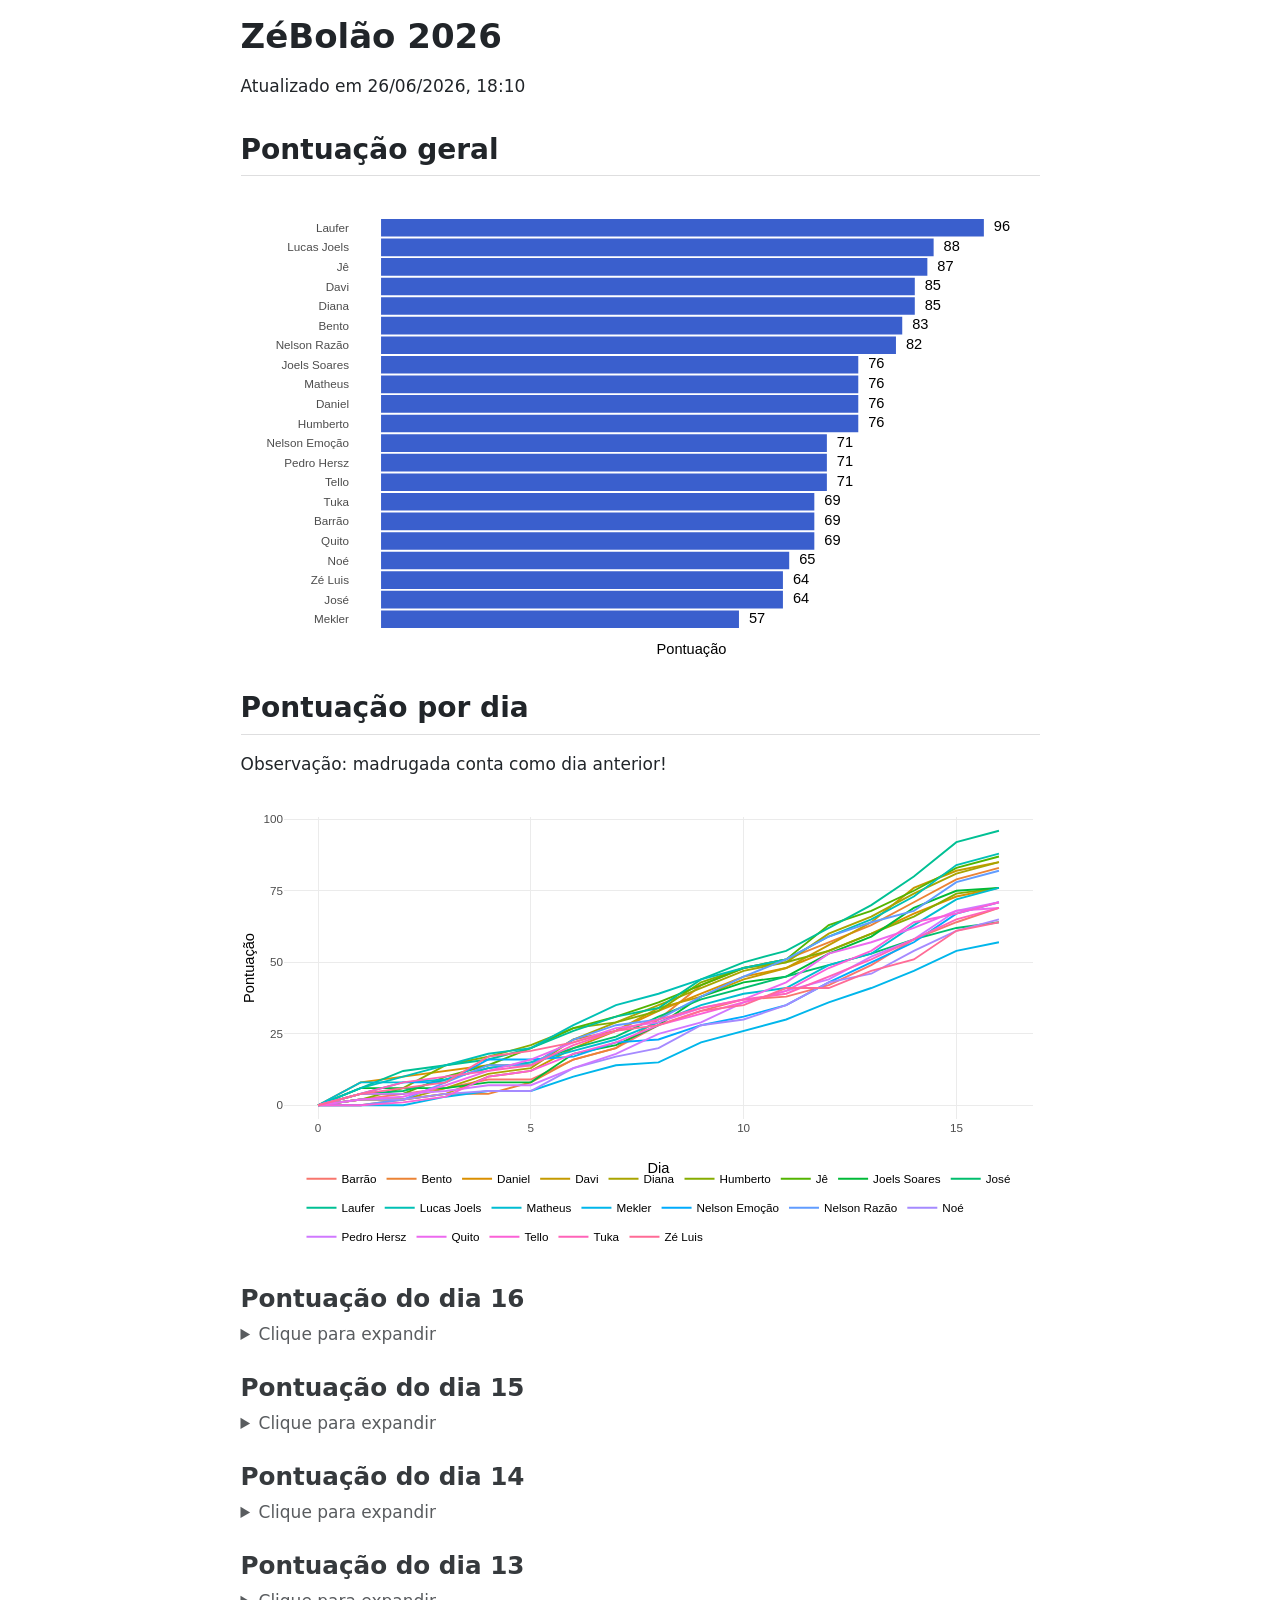
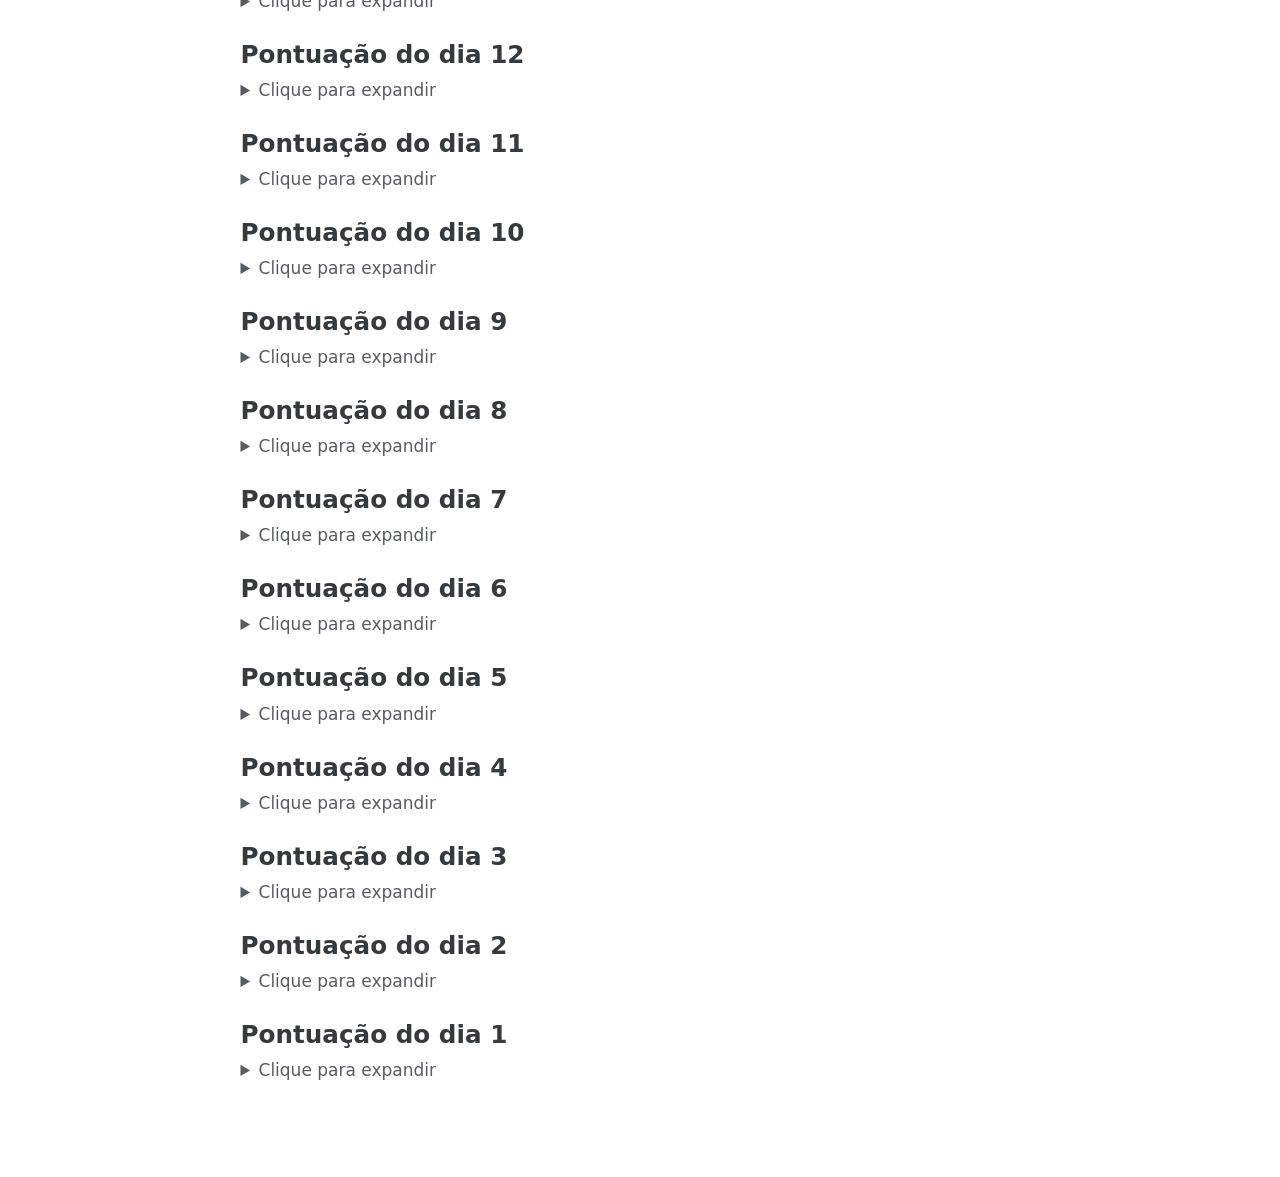
==== commit 79bbef35: "Built site for gh-pages" ====
--- a/home.html
+++ b/home.html
@@ -75,13 +75,13 @@
 </header>
 
 
-<p>Atualizado em 26/06/2026, 06:53</p>
+<p>Atualizado em 26/06/2026, 18:10</p>
 <section id="pontuação-geral" class="level2">
 <h2 class="anchored" data-anchor-id="pontuação-geral">Pontuação geral</h2>
 <div class="cell">
 <div class="cell-output-display">
-<div class="plotly html-widget html-fill-item" id="htmlwidget-7414cedd86a81b7db684" style="width:100%;height:464px;"></div>
-<script type="application/json" data-for="htmlwidget-7414cedd86a81b7db684">{"x":{"data":[{"orientation":"v","width":[92,84,83,82,81,79,78,75,74,73,72,68,68,67,67,65,64,62,61,61,54],"base":[20.550000000000001,19.550000000000001,18.550000000000001,17.550000000000001,16.550000000000001,15.550000000000001,14.550000000000001,13.550000000000001,12.550000000000001,11.550000000000001,10.550000000000001,9.5500000000000007,8.5500000000000007,7.5499999999999998,6.5499999999999998,5.5499999999999998,4.5499999999999998,3.5499999999999998,2.5499999999999998,1.55,0.55000000000000004],"x":[46,42,41.5,41,40.5,39.5,39,37.5,37,36.5,36,34,34,33.5,33.5,32.5,32,31,30.5,30.5,27],"y":[0.89999999999999858,0.89999999999999858,0.89999999999999858,0.89999999999999858,0.89999999999999858,0.89999999999999858,0.89999999999999858,0.89999999999999858,0.89999999999999858,0.89999999999999858,0.89999999999999858,0.89999999999999858,0.89999999999999858,0.89999999999999947,0.90000000000000036,0.90000000000000036,0.90000000000000036,0.90000000000000036,0.90000000000000036,0.90000000000000013,0.89999999999999991],"text":["pont: 92","pont: 84","pont: 83","pont: 82","pont: 81","pont: 79","pont: 78","pont: 75","pont: 74","pont: 73","pont: 72","pont: 68","pont: 68","pont: 67","pont: 67","pont: 65","pont: 64","pont: 62","pont: 61","pont: 61","pont: 54"],"type":"bar","textposition":"none","marker":{"autocolorscale":false,"color":"rgba(58,95,205,1)","line":{"width":1.8897637795275593,"color":"transparent"}},"showlegend":false,"xaxis":"x","yaxis":"y","hoverinfo":"text","frame":null},{"x":[94.760000000000005,86.760000000000005,85.760000000000005,84.760000000000005,83.760000000000005,81.760000000000005,80.760000000000005,77.760000000000005,76.760000000000005,75.760000000000005,74.760000000000005,70.760000000000005,70.760000000000005,69.760000000000005,69.760000000000005,67.760000000000005,66.760000000000005,64.760000000000005,63.759999999999998,63.759999999999998,56.759999999999998],"y":[21,20,19,18,17,16,15,14,13,12,11,10,9,8,7,6,5,4,3,2,1],"text":[92,84,83,82,81,79,78,75,74,73,72,68,68,67,67,65,64,62,61,61,54],"hovertext":["pont: 92","pont: 84","pont: 83","pont: 82","pont: 81","pont: 79","pont: 78","pont: 75","pont: 74","pont: 73","pont: 72","pont: 68","pont: 68","pont: 67","pont: 67","pont: 65","pont: 64","pont: 62","pont: 61","pont: 61","pont: 54"],"textfont":{"size":14.611872146118722,"color":"rgba(0,0,0,1)"},"type":"scatter","mode":"text","hoveron":"points","showlegend":false,"xaxis":"x","yaxis":"y","hoverinfo":"text","frame":null}],"layout":{"margin":{"t":23.305936073059364,"r":7.3059360730593621,"b":25.570776255707766,"l":86.940639269406418},"paper_bgcolor":"rgba(255,255,255,1)","font":{"color":"rgba(0,0,0,1)","family":"","size":14.611872146118724},"xaxis":{"domain":[0,1],"automargin":true,"type":"linear","autorange":false,"range":[-4.7380000000000004,99.498000000000005],"tickmode":"array","ticktext":["0","25","50","75"],"tickvals":[0,25.000000000000004,50,75],"categoryorder":"array","categoryarray":["0","25","50","75"],"nticks":null,"ticks":"","tickcolor":null,"ticklen":3.6529680365296811,"tickwidth":0,"showticklabels":false,"tickfont":{"color":null,"family":null,"size":0},"tickangle":-0,"showline":false,"linecolor":null,"linewidth":0,"showgrid":false,"gridcolor":null,"gridwidth":0,"zeroline":false,"anchor":"y","title":{"text":"Pontuação","font":{"color":"rgba(0,0,0,1)","family":"","size":14.611872146118724}},"hoverformat":".2f"},"yaxis":{"domain":[0,1],"automargin":true,"type":"linear","autorange":false,"range":[0.40000000000000002,21.600000000000001],"tickmode":"array","ticktext":["Mekler","Noé","Zé Luis","José","Barrão","Tuka","Tello","Nelson Emoção","Quito","Pedro Hersz","Matheus","Daniel","Humberto","Joels Soares","Nelson Razão","Bento","Diana","Davi","Jê","Lucas Joels","Laufer"],"tickvals":[1,2,3,4,5,6,7,8,9,10,11,12,13,14,14.999999999999998,15.999999999999998,17,18,19,20,21],"categoryorder":"array","categoryarray":["Mekler","Noé","Zé Luis","José","Barrão","Tuka","Tello","Nelson Emoção","Quito","Pedro Hersz","Matheus","Daniel","Humberto","Joels Soares","Nelson Razão","Bento","Diana","Davi","Jê","Lucas Joels","Laufer"],"nticks":null,"ticks":"","tickcolor":null,"ticklen":3.6529680365296811,"tickwidth":0,"showticklabels":true,"tickfont":{"color":"rgba(77,77,77,1)","family":"","size":11.68949771689498},"tickangle":-0,"showline":false,"linecolor":null,"linewidth":0,"showgrid":false,"gridcolor":null,"gridwidth":0,"zeroline":false,"anchor":"x","title":{"text":"","font":{"color":null,"family":null,"size":0}},"hoverformat":".2f"},"shapes":[],"showlegend":false,"legend":{"bgcolor":null,"bordercolor":null,"borderwidth":0,"font":{"color":"rgba(0,0,0,1)","family":"","size":11.68949771689498}},"hovermode":"closest","barmode":"relative"},"config":{"doubleClick":"reset","modeBarButtonsToAdd":["hoverclosest","hovercompare"],"showSendToCloud":false},"source":"A","attrs":{"15d3344b2446":{"x":{},"y":{},"type":"bar"},"15d32e710ec7":{"x":{},"y":{},"label":{}}},"cur_data":"15d3344b2446","visdat":{"15d3344b2446":["function (y) ","x"],"15d32e710ec7":["function (y) ","x"]},"highlight":{"on":"plotly_click","persistent":false,"dynamic":false,"selectize":false,"opacityDim":0.20000000000000001,"selected":{"opacity":1},"debounce":0},"shinyEvents":["plotly_hover","plotly_click","plotly_selected","plotly_relayout","plotly_brushed","plotly_brushing","plotly_clickannotation","plotly_doubleclick","plotly_deselect","plotly_afterplot","plotly_sunburstclick"],"base_url":"https://plot.ly"},"evals":[],"jsHooks":[]}</script>
+<div class="plotly html-widget html-fill-item" id="htmlwidget-a8a6e50451bc033c1666" style="width:100%;height:464px;"></div>
+<script type="application/json" data-for="htmlwidget-a8a6e50451bc033c1666">{"x":{"data":[{"orientation":"v","width":[96,88,87,85,85,83,82,76,76,76,76,71,71,71,69,69,69,65,64,64,57],"base":[20.550000000000001,19.550000000000001,18.550000000000001,17.550000000000001,16.550000000000001,15.550000000000001,14.550000000000001,13.550000000000001,12.550000000000001,11.550000000000001,10.550000000000001,9.5500000000000007,8.5500000000000007,7.5499999999999998,6.5499999999999998,5.5499999999999998,4.5499999999999998,3.5499999999999998,2.5499999999999998,1.55,0.55000000000000004],"x":[48,44,43.5,42.5,42.5,41.5,41,38,38,38,38,35.5,35.5,35.5,34.5,34.5,34.5,32.5,32,32,28.5],"y":[0.89999999999999858,0.89999999999999858,0.89999999999999858,0.89999999999999858,0.89999999999999858,0.89999999999999858,0.89999999999999858,0.89999999999999858,0.89999999999999858,0.89999999999999858,0.89999999999999858,0.89999999999999858,0.89999999999999858,0.89999999999999947,0.90000000000000036,0.90000000000000036,0.90000000000000036,0.90000000000000036,0.90000000000000036,0.90000000000000013,0.89999999999999991],"text":["pont: 96","pont: 88","pont: 87","pont: 85","pont: 85","pont: 83","pont: 82","pont: 76","pont: 76","pont: 76","pont: 76","pont: 71","pont: 71","pont: 71","pont: 69","pont: 69","pont: 69","pont: 65","pont: 64","pont: 64","pont: 57"],"type":"bar","textposition":"none","marker":{"autocolorscale":false,"color":"rgba(58,95,205,1)","line":{"width":1.8897637795275593,"color":"transparent"}},"showlegend":false,"xaxis":"x","yaxis":"y","hoverinfo":"text","frame":null},{"x":[98.879999999999995,90.879999999999995,89.879999999999995,87.879999999999995,87.879999999999995,85.879999999999995,84.879999999999995,78.879999999999995,78.879999999999995,78.879999999999995,78.879999999999995,73.879999999999995,73.879999999999995,73.879999999999995,71.879999999999995,71.879999999999995,71.879999999999995,67.879999999999995,66.879999999999995,66.879999999999995,59.880000000000003],"y":[21,20,19,18,17,16,15,14,13,12,11,10,9,8,7,6,5,4,3,2,1],"text":[96,88,87,85,85,83,82,76,76,76,76,71,71,71,69,69,69,65,64,64,57],"hovertext":["pont: 96","pont: 88","pont: 87","pont: 85","pont: 85","pont: 83","pont: 82","pont: 76","pont: 76","pont: 76","pont: 76","pont: 71","pont: 71","pont: 71","pont: 69","pont: 69","pont: 69","pont: 65","pont: 64","pont: 64","pont: 57"],"textfont":{"size":14.611872146118722,"color":"rgba(0,0,0,1)"},"type":"scatter","mode":"text","hoveron":"points","showlegend":false,"xaxis":"x","yaxis":"y","hoverinfo":"text","frame":null}],"layout":{"margin":{"t":23.305936073059364,"r":7.3059360730593621,"b":25.570776255707766,"l":86.940639269406418},"paper_bgcolor":"rgba(255,255,255,1)","font":{"color":"rgba(0,0,0,1)","family":"","size":14.611872146118724},"xaxis":{"domain":[0,1],"automargin":true,"type":"linear","autorange":false,"range":[-4.944,103.824],"tickmode":"array","ticktext":["0","25","50","75","100"],"tickvals":[0,25,50,75,100],"categoryorder":"array","categoryarray":["0","25","50","75","100"],"nticks":null,"ticks":"","tickcolor":null,"ticklen":3.6529680365296811,"tickwidth":0,"showticklabels":false,"tickfont":{"color":null,"family":null,"size":0},"tickangle":-0,"showline":false,"linecolor":null,"linewidth":0,"showgrid":false,"gridcolor":null,"gridwidth":0,"zeroline":false,"anchor":"y","title":{"text":"Pontuação","font":{"color":"rgba(0,0,0,1)","family":"","size":14.611872146118724}},"hoverformat":".2f"},"yaxis":{"domain":[0,1],"automargin":true,"type":"linear","autorange":false,"range":[0.40000000000000002,21.600000000000001],"tickmode":"array","ticktext":["Mekler","José","Zé Luis","Noé","Quito","Barrão","Tuka","Tello","Pedro Hersz","Nelson Emoção","Humberto","Daniel","Matheus","Joels Soares","Nelson Razão","Bento","Diana","Davi","Jê","Lucas Joels","Laufer"],"tickvals":[1,2,3,4,5,6,7,8,9,10,11,12,13,14,14.999999999999998,15.999999999999998,17,18,19,20,21],"categoryorder":"array","categoryarray":["Mekler","José","Zé Luis","Noé","Quito","Barrão","Tuka","Tello","Pedro Hersz","Nelson Emoção","Humberto","Daniel","Matheus","Joels Soares","Nelson Razão","Bento","Diana","Davi","Jê","Lucas Joels","Laufer"],"nticks":null,"ticks":"","tickcolor":null,"ticklen":3.6529680365296811,"tickwidth":0,"showticklabels":true,"tickfont":{"color":"rgba(77,77,77,1)","family":"","size":11.68949771689498},"tickangle":-0,"showline":false,"linecolor":null,"linewidth":0,"showgrid":false,"gridcolor":null,"gridwidth":0,"zeroline":false,"anchor":"x","title":{"text":"","font":{"color":null,"family":null,"size":0}},"hoverformat":".2f"},"shapes":[],"showlegend":false,"legend":{"bgcolor":null,"bordercolor":null,"borderwidth":0,"font":{"color":"rgba(0,0,0,1)","family":"","size":11.68949771689498}},"hovermode":"closest","barmode":"relative"},"config":{"doubleClick":"reset","modeBarButtonsToAdd":["hoverclosest","hovercompare"],"showSendToCloud":false},"source":"A","attrs":{"15cd49d0bef0":{"x":{},"y":{},"type":"bar"},"15cd6cc98351":{"x":{},"y":{},"label":{}}},"cur_data":"15cd49d0bef0","visdat":{"15cd49d0bef0":["function (y) ","x"],"15cd6cc98351":["function (y) ","x"]},"highlight":{"on":"plotly_click","persistent":false,"dynamic":false,"selectize":false,"opacityDim":0.20000000000000001,"selected":{"opacity":1},"debounce":0},"shinyEvents":["plotly_hover","plotly_click","plotly_selected","plotly_relayout","plotly_brushed","plotly_brushing","plotly_clickannotation","plotly_doubleclick","plotly_deselect","plotly_afterplot","plotly_sunburstclick"],"base_url":"https://plot.ly"},"evals":[],"jsHooks":[]}</script>
 </div>
 </div>
 </section>
@@ -90,18 +90,28 @@
 <p>Observação: madrugada conta como dia anterior!</p>
 <div class="cell">
 <div class="cell-output-display">
-<div class="plotly html-widget html-fill-item" id="htmlwidget-a083083cf5692e0821cc" style="width:100%;height:464px;"></div>
-<script type="application/json" data-for="htmlwidget-a083083cf5692e0821cc">{"x":{"data":[{"x":[0,1,2,3,4,5,6,7,8,9,10,11,12,13,14,15],"y":[0,2,4,6,9,9,16,20,28,33,37,38,42,49,58,64],"text":["dia:  0<br />pontacum:  0<br />nome: Barrão","dia:  1<br />pontacum:  2<br />nome: Barrão","dia:  2<br />pontacum:  4<br />nome: Barrão","dia:  3<br />pontacum:  6<br />nome: Barrão","dia:  4<br />pontacum:  9<br />nome: Barrão","dia:  5<br />pontacum:  9<br />nome: Barrão","dia:  6<br />pontacum: 16<br />nome: Barrão","dia:  7<br />pontacum: 20<br />nome: Barrão","dia:  8<br />pontacum: 28<br />nome: Barrão","dia:  9<br />pontacum: 33<br />nome: Barrão","dia: 10<br />pontacum: 37<br />nome: Barrão","dia: 11<br />pontacum: 38<br />nome: Barrão","dia: 12<br />pontacum: 42<br />nome: Barrão","dia: 13<br />pontacum: 49<br />nome: Barrão","dia: 14<br />pontacum: 58<br />nome: Barrão","dia: 15<br />pontacum: 64<br />nome: Barrão"],"type":"scatter","mode":"lines","line":{"width":1.8897637795275593,"color":"rgba(248,118,109,1)","dash":"solid"},"hoveron":"points","name":"Barrão","legendgroup":"Barrão","showlegend":true,"xaxis":"x","yaxis":"y","hoverinfo":"text","frame":null},{"x":[0,1,2,3,4,5,6,7,8,9,10,11,12,13,14,15],"y":[0,0,2,4,4,8,16,20,30,42,48,51,57,63,71,79],"text":["dia:  0<br />pontacum:  0<br />nome: Bento","dia:  1<br />pontacum:  0<br />nome: Bento","dia:  2<br />pontacum:  2<br />nome: Bento","dia:  3<br />pontacum:  4<br />nome: Bento","dia:  4<br />pontacum:  4<br />nome: Bento","dia:  5<br />pontacum:  8<br />nome: Bento","dia:  6<br />pontacum: 16<br />nome: Bento","dia:  7<br />pontacum: 20<br />nome: Bento","dia:  8<br />pontacum: 30<br />nome: Bento","dia:  9<br />pontacum: 42<br />nome: Bento","dia: 10<br />pontacum: 48<br />nome: Bento","dia: 11<br />pontacum: 51<br />nome: Bento","dia: 12<br />pontacum: 57<br />nome: Bento","dia: 13<br />pontacum: 63<br />nome: Bento","dia: 14<br />pontacum: 71<br />nome: Bento","dia: 15<br />pontacum: 79<br />nome: Bento"],"type":"scatter","mode":"lines","line":{"width":1.8897637795275593,"color":"rgba(235,131,53,1)","dash":"solid"},"hoveron":"points","name":"Bento","legendgroup":"Bento","showlegend":true,"xaxis":"x","yaxis":"y","hoverinfo":"text","frame":null},{"x":[0,1,2,3,4,5,6,7,8,9,10,11,12,13,14,15],"y":[0,8,10,12,14,14,23,26,33,39,45,48,54,60,67,73],"text":["dia:  0<br />pontacum:  0<br />nome: Daniel","dia:  1<br />pontacum:  8<br />nome: Daniel","dia:  2<br />pontacum: 10<br />nome: Daniel","dia:  3<br />pontacum: 12<br />nome: Daniel","dia:  4<br />pontacum: 14<br />nome: Daniel","dia:  5<br />pontacum: 14<br />nome: Daniel","dia:  6<br />pontacum: 23<br />nome: Daniel","dia:  7<br />pontacum: 26<br />nome: Daniel","dia:  8<br />pontacum: 33<br />nome: Daniel","dia:  9<br />pontacum: 39<br />nome: Daniel","dia: 10<br />pontacum: 45<br />nome: Daniel","dia: 11<br />pontacum: 48<br />nome: Daniel","dia: 12<br />pontacum: 54<br />nome: Daniel","dia: 13<br />pontacum: 60<br />nome: Daniel","dia: 14<br />pontacum: 67<br />nome: Daniel","dia: 15<br />pontacum: 73<br />nome: Daniel"],"type":"scatter","mode":"lines","line":{"width":1.8897637795275593,"color":"rgba(218,143,0,1)","dash":"solid"},"hoveron":"points","name":"Daniel","legendgroup":"Daniel","showlegend":true,"xaxis":"x","yaxis":"y","hoverinfo":"text","frame":null},{"x":[0,1,2,3,4,5,6,7,8,9,10,11,12,13,14,15],"y":[0,2,2,4,10,12,20,26,34,38,44,48,56,64,76,82],"text":["dia:  0<br />pontacum:  0<br />nome: Davi","dia:  1<br />pontacum:  2<br />nome: Davi","dia:  2<br />pontacum:  2<br />nome: Davi","dia:  3<br />pontacum:  4<br />nome: Davi","dia:  4<br />pontacum: 10<br />nome: Davi","dia:  5<br />pontacum: 12<br />nome: Davi","dia:  6<br />pontacum: 20<br />nome: Davi","dia:  7<br />pontacum: 26<br />nome: Davi","dia:  8<br />pontacum: 34<br />nome: Davi","dia:  9<br />pontacum: 38<br />nome: Davi","dia: 10<br />pontacum: 44<br />nome: Davi","dia: 11<br />pontacum: 48<br />nome: Davi","dia: 12<br />pontacum: 56<br />nome: Davi","dia: 13<br />pontacum: 64<br />nome: Davi","dia: 14<br />pontacum: 76<br />nome: Davi","dia: 15<br />pontacum: 82<br />nome: Davi"],"type":"scatter","mode":"lines","line":{"width":1.8897637795275593,"color":"rgba(196,154,0,1)","dash":"solid"},"hoveron":"points","name":"Davi","legendgroup":"Davi","showlegend":true,"xaxis":"x","yaxis":"y","hoverinfo":"text","frame":null},{"x":[0,1,2,3,4,5,6,7,8,9,10,11,12,13,14,15],"y":[0,2,2,6,11,13,23,29,35,41,47,50,60,66,74,81],"text":["dia:  0<br />pontacum:  0<br />nome: Diana","dia:  1<br />pontacum:  2<br />nome: Diana","dia:  2<br />pontacum:  2<br />nome: Diana","dia:  3<br />pontacum:  6<br />nome: Diana","dia:  4<br />pontacum: 11<br />nome: Diana","dia:  5<br />pontacum: 13<br />nome: Diana","dia:  6<br />pontacum: 23<br />nome: Diana","dia:  7<br />pontacum: 29<br />nome: Diana","dia:  8<br />pontacum: 35<br />nome: Diana","dia:  9<br />pontacum: 41<br />nome: Diana","dia: 10<br />pontacum: 47<br />nome: Diana","dia: 11<br />pontacum: 50<br />nome: Diana","dia: 12<br />pontacum: 60<br />nome: Diana","dia: 13<br />pontacum: 66<br />nome: Diana","dia: 14<br />pontacum: 74<br />nome: Diana","dia: 15<br />pontacum: 81<br />nome: Diana"],"type":"scatter","mode":"lines","line":{"width":1.8897637795275593,"color":"rgba(169,164,0,1)","dash":"solid"},"hoveron":"points","name":"Diana","legendgroup":"Diana","showlegend":true,"xaxis":"x","yaxis":"y","hoverinfo":"text","frame":null},{"x":[0,1,2,3,4,5,6,7,8,9,10,11,12,13,14,15],"y":[0,2,6,14,17,21,27,29,33,43,48,50,54,60,66,74],"text":["dia:  0<br />pontacum:  0<br />nome: Humberto","dia:  1<br />pontacum:  2<br />nome: Humberto","dia:  2<br />pontacum:  6<br />nome: Humberto","dia:  3<br />pontacum: 14<br />nome: Humberto","dia:  4<br />pontacum: 17<br />nome: Humberto","dia:  5<br />pontacum: 21<br />nome: Humberto","dia:  6<br />pontacum: 27<br />nome: Humberto","dia:  7<br />pontacum: 29<br />nome: Humberto","dia:  8<br />pontacum: 33<br />nome: Humberto","dia:  9<br />pontacum: 43<br />nome: Humberto","dia: 10<br />pontacum: 48<br />nome: Humberto","dia: 11<br />pontacum: 50<br />nome: Humberto","dia: 12<br />pontacum: 54<br />nome: Humberto","dia: 13<br />pontacum: 60<br />nome: Humberto","dia: 14<br />pontacum: 66<br />nome: Humberto","dia: 15<br />pontacum: 74<br />nome: Humberto"],"type":"scatter","mode":"lines","line":{"width":1.8897637795275593,"color":"rgba(134,172,0,1)","dash":"solid"},"hoveron":"points","name":"Humberto","legendgroup":"Humberto","showlegend":true,"xaxis":"x","yaxis":"y","hoverinfo":"text","frame":null},{"x":[0,1,2,3,4,5,6,7,8,9,10,11,12,13,14,15],"y":[0,4,4,10,14,20,27,31,36,42,48,51,63,68,75,83],"text":["dia:  0<br />pontacum:  0<br />nome: Jê","dia:  1<br />pontacum:  4<br />nome: Jê","dia:  2<br />pontacum:  4<br />nome: Jê","dia:  3<br />pontacum: 10<br />nome: Jê","dia:  4<br />pontacum: 14<br />nome: Jê","dia:  5<br />pontacum: 20<br />nome: Jê","dia:  6<br />pontacum: 27<br />nome: Jê","dia:  7<br />pontacum: 31<br />nome: Jê","dia:  8<br />pontacum: 36<br />nome: Jê","dia:  9<br />pontacum: 42<br />nome: Jê","dia: 10<br />pontacum: 48<br />nome: Jê","dia: 11<br />pontacum: 51<br />nome: Jê","dia: 12<br />pontacum: 63<br />nome: Jê","dia: 13<br />pontacum: 68<br />nome: Jê","dia: 14<br />pontacum: 75<br />nome: Jê","dia: 15<br />pontacum: 83<br />nome: Jê"],"type":"scatter","mode":"lines","line":{"width":1.8897637795275593,"color":"rgba(83,180,0,1)","dash":"solid"},"hoveron":"points","name":"Jê","legendgroup":"Jê","showlegend":true,"xaxis":"x","yaxis":"y","hoverinfo":"text","frame":null},{"x":[0,1,2,3,4,5,6,7,8,9,10,11,12,13,14,15],"y":[0,6,6,6,8,8,18,21,28,38,43,45,53,59,69,75],"text":["dia:  0<br />pontacum:  0<br />nome: Joels Soares","dia:  1<br />pontacum:  6<br />nome: Joels Soares","dia:  2<br />pontacum:  6<br />nome: Joels Soares","dia:  3<br />pontacum:  6<br />nome: Joels Soares","dia:  4<br />pontacum:  8<br />nome: Joels Soares","dia:  5<br />pontacum:  8<br />nome: Joels Soares","dia:  6<br />pontacum: 18<br />nome: Joels Soares","dia:  7<br />pontacum: 21<br />nome: Joels Soares","dia:  8<br />pontacum: 28<br />nome: Joels Soares","dia:  9<br />pontacum: 38<br />nome: Joels Soares","dia: 10<br />pontacum: 43<br />nome: Joels Soares","dia: 11<br />pontacum: 45<br />nome: Joels Soares","dia: 12<br />pontacum: 53<br />nome: Joels Soares","dia: 13<br />pontacum: 59<br />nome: Joels Soares","dia: 14<br />pontacum: 69<br />nome: Joels Soares","dia: 15<br />pontacum: 75<br />nome: Joels Soares"],"type":"scatter","mode":"lines","line":{"width":1.8897637795275593,"color":"rgba(0,186,56,1)","dash":"solid"},"hoveron":"points","name":"Joels Soares","legendgroup":"Joels Soares","showlegend":true,"xaxis":"x","yaxis":"y","hoverinfo":"text","frame":null},{"x":[0,1,2,3,4,5,6,7,8,9,10,11,12,13,14,15],"y":[0,4,5,9,13,15,20,24,31,37,41,45,49,53,58,62],"text":["dia:  0<br />pontacum:  0<br />nome: José","dia:  1<br />pontacum:  4<br />nome: José","dia:  2<br />pontacum:  5<br />nome: José","dia:  3<br />pontacum:  9<br />nome: José","dia:  4<br />pontacum: 13<br />nome: José","dia:  5<br />pontacum: 15<br />nome: José","dia:  6<br />pontacum: 20<br />nome: José","dia:  7<br />pontacum: 24<br />nome: José","dia:  8<br />pontacum: 31<br />nome: José","dia:  9<br />pontacum: 37<br />nome: José","dia: 10<br />pontacum: 41<br />nome: José","dia: 11<br />pontacum: 45<br />nome: José","dia: 12<br />pontacum: 49<br />nome: José","dia: 13<br />pontacum: 53<br />nome: José","dia: 14<br />pontacum: 58<br />nome: José","dia: 15<br />pontacum: 62<br />nome: José"],"type":"scatter","mode":"lines","line":{"width":1.8897637795275593,"color":"rgba(0,190,109,1)","dash":"solid"},"hoveron":"points","name":"José","legendgroup":"José","showlegend":true,"xaxis":"x","yaxis":"y","hoverinfo":"text","frame":null},{"x":[0,1,2,3,4,5,6,7,8,9,10,11,12,13,14,15],"y":[0,6,12,14,16,20,26,31,34,44,50,54,62,70,80,92],"text":["dia:  0<br />pontacum:  0<br />nome: Laufer","dia:  1<br />pontacum:  6<br />nome: Laufer","dia:  2<br />pontacum: 12<br />nome: Laufer","dia:  3<br />pontacum: 14<br />nome: Laufer","dia:  4<br />pontacum: 16<br />nome: Laufer","dia:  5<br />pontacum: 20<br />nome: Laufer","dia:  6<br />pontacum: 26<br />nome: Laufer","dia:  7<br />pontacum: 31<br />nome: Laufer","dia:  8<br />pontacum: 34<br />nome: Laufer","dia:  9<br />pontacum: 44<br />nome: Laufer","dia: 10<br />pontacum: 50<br />nome: Laufer","dia: 11<br />pontacum: 54<br />nome: Laufer","dia: 12<br />pontacum: 62<br />nome: Laufer","dia: 13<br />pontacum: 70<br />nome: Laufer","dia: 14<br />pontacum: 80<br />nome: Laufer","dia: 15<br />pontacum: 92<br />nome: Laufer"],"type":"scatter","mode":"lines","line":{"width":1.8897637795275593,"color":"rgba(0,192,148,1)","dash":"solid"},"hoveron":"points","name":"Laufer","legendgroup":"Laufer","showlegend":true,"xaxis":"x","yaxis":"y","hoverinfo":"text","frame":null},{"x":[0,1,2,3,4,5,6,7,8,9,10,11,12,13,14,15],"y":[0,6,10,14,18,20,28,35,39,44,48,51,59,65,73,84],"text":["dia:  0<br />pontacum:  0<br />nome: Lucas Joels","dia:  1<br />pontacum:  6<br />nome: Lucas Joels","dia:  2<br />pontacum: 10<br />nome: Lucas Joels","dia:  3<br />pontacum: 14<br />nome: Lucas Joels","dia:  4<br />pontacum: 18<br />nome: Lucas Joels","dia:  5<br />pontacum: 20<br />nome: Lucas Joels","dia:  6<br />pontacum: 28<br />nome: Lucas Joels","dia:  7<br />pontacum: 35<br />nome: Lucas Joels","dia:  8<br />pontacum: 39<br />nome: Lucas Joels","dia:  9<br />pontacum: 44<br />nome: Lucas Joels","dia: 10<br />pontacum: 48<br />nome: Lucas Joels","dia: 11<br />pontacum: 51<br />nome: Lucas Joels","dia: 12<br />pontacum: 59<br />nome: Lucas Joels","dia: 13<br />pontacum: 65<br />nome: Lucas Joels","dia: 14<br />pontacum: 73<br />nome: Lucas Joels","dia: 15<br />pontacum: 84<br />nome: Lucas Joels"],"type":"scatter","mode":"lines","line":{"width":1.8897637795275593,"color":"rgba(0,192,181,1)","dash":"solid"},"hoveron":"points","name":"Lucas Joels","legendgroup":"Lucas Joels","showlegend":true,"xaxis":"x","yaxis":"y","hoverinfo":"text","frame":null},{"x":[0,1,2,3,4,5,6,7,8,9,10,11,12,13,14,15],"y":[0,8,8,9,13,15,19,23,29,35,39,41,49,53,63,72],"text":["dia:  0<br />pontacum:  0<br />nome: Matheus","dia:  1<br />pontacum:  8<br />nome: Matheus","dia:  2<br />pontacum:  8<br />nome: Matheus","dia:  3<br />pontacum:  9<br />nome: Matheus","dia:  4<br />pontacum: 13<br />nome: Matheus","dia:  5<br />pontacum: 15<br />nome: Matheus","dia:  6<br />pontacum: 19<br />nome: Matheus","dia:  7<br />pontacum: 23<br />nome: Matheus","dia:  8<br />pontacum: 29<br />nome: Matheus","dia:  9<br />pontacum: 35<br />nome: Matheus","dia: 10<br />pontacum: 39<br />nome: Matheus","dia: 11<br />pontacum: 41<br />nome: Matheus","dia: 12<br />pontacum: 49<br />nome: Matheus","dia: 13<br />pontacum: 53<br />nome: Matheus","dia: 14<br />pontacum: 63<br />nome: Matheus","dia: 15<br />pontacum: 72<br />nome: Matheus"],"type":"scatter","mode":"lines","line":{"width":1.8897637795275593,"color":"rgba(0,189,210,1)","dash":"solid"},"hoveron":"points","name":"Matheus","legendgroup":"Matheus","showlegend":true,"xaxis":"x","yaxis":"y","hoverinfo":"text","frame":null},{"x":[0,1,2,3,4,5,6,7,8,9,10,11,12,13,14,15],"y":[0,0,0,3,5,5,10,14,15,22,26,30,36,41,47,54],"text":["dia:  0<br />pontacum:  0<br />nome: Mekler","dia:  1<br />pontacum:  0<br />nome: Mekler","dia:  2<br />pontacum:  0<br />nome: Mekler","dia:  3<br />pontacum:  3<br />nome: Mekler","dia:  4<br />pontacum:  5<br />nome: Mekler","dia:  5<br />pontacum:  5<br />nome: Mekler","dia:  6<br />pontacum: 10<br />nome: Mekler","dia:  7<br />pontacum: 14<br />nome: Mekler","dia:  8<br />pontacum: 15<br />nome: Mekler","dia:  9<br />pontacum: 22<br />nome: Mekler","dia: 10<br />pontacum: 26<br />nome: Mekler","dia: 11<br />pontacum: 30<br />nome: Mekler","dia: 12<br />pontacum: 36<br />nome: Mekler","dia: 13<br />pontacum: 41<br />nome: Mekler","dia: 14<br />pontacum: 47<br />nome: Mekler","dia: 15<br />pontacum: 54<br />nome: Mekler"],"type":"scatter","mode":"lines","line":{"width":1.8897637795275593,"color":"rgba(0,182,235,1)","dash":"solid"},"hoveron":"points","name":"Mekler","legendgroup":"Mekler","showlegend":true,"xaxis":"x","yaxis":"y","hoverinfo":"text","frame":null},{"x":[0,1,2,3,4,5,6,7,8,9,10,11,12,13,14,15],"y":[0,4,8,8,16,16,17,22,23,28,31,35,43,50,57,67],"text":["dia:  0<br />pontacum:  0<br />nome: Nelson Emoção","dia:  1<br />pontacum:  4<br />nome: Nelson Emoção","dia:  2<br />pontacum:  8<br />nome: Nelson Emoção","dia:  3<br />pontacum:  8<br />nome: Nelson Emoção","dia:  4<br />pontacum: 16<br />nome: Nelson Emoção","dia:  5<br />pontacum: 16<br />nome: Nelson Emoção","dia:  6<br />pontacum: 17<br />nome: Nelson Emoção","dia:  7<br />pontacum: 22<br />nome: Nelson Emoção","dia:  8<br />pontacum: 23<br />nome: Nelson Emoção","dia:  9<br />pontacum: 28<br />nome: Nelson Emoção","dia: 10<br />pontacum: 31<br />nome: Nelson Emoção","dia: 11<br />pontacum: 35<br />nome: Nelson Emoção","dia: 12<br />pontacum: 43<br />nome: Nelson Emoção","dia: 13<br />pontacum: 50<br />nome: Nelson Emoção","dia: 14<br />pontacum: 57<br />nome: Nelson Emoção","dia: 15<br />pontacum: 67<br />nome: Nelson Emoção"],"type":"scatter","mode":"lines","line":{"width":1.8897637795275593,"color":"rgba(0,171,253,1)","dash":"solid"},"hoveron":"points","name":"Nelson Emoção","legendgroup":"Nelson Emoção","showlegend":true,"xaxis":"x","yaxis":"y","hoverinfo":"text","frame":null},{"x":[0,1,2,3,4,5,6,7,8,9,10,11,12,13,14,15],"y":[0,0,2,8,14,14,23,28,30,38,45,51,59,64,68,78],"text":["dia:  0<br />pontacum:  0<br />nome: Nelson Razão","dia:  1<br />pontacum:  0<br />nome: Nelson Razão","dia:  2<br />pontacum:  2<br />nome: Nelson Razão","dia:  3<br />pontacum:  8<br />nome: Nelson Razão","dia:  4<br />pontacum: 14<br />nome: Nelson Razão","dia:  5<br />pontacum: 14<br />nome: Nelson Razão","dia:  6<br />pontacum: 23<br />nome: Nelson Razão","dia:  7<br />pontacum: 28<br />nome: Nelson Razão","dia:  8<br />pontacum: 30<br />nome: Nelson Razão","dia:  9<br />pontacum: 38<br />nome: Nelson Razão","dia: 10<br />pontacum: 45<br />nome: Nelson Razão","dia: 11<br />pontacum: 51<br />nome: Nelson Razão","dia: 12<br />pontacum: 59<br />nome: Nelson Razão","dia: 13<br />pontacum: 64<br />nome: Nelson Razão","dia: 14<br />pontacum: 68<br />nome: Nelson Razão","dia: 15<br />pontacum: 78<br />nome: Nelson Razão"],"type":"scatter","mode":"lines","line":{"width":1.8897637795275593,"color":"rgba(97,156,255,1)","dash":"solid"},"hoveron":"points","name":"Nelson Razão","legendgroup":"Nelson Razão","showlegend":true,"xaxis":"x","yaxis":"y","hoverinfo":"text","frame":null},{"x":[0,1,2,3,4,5,6,7,8,9,10,11,12,13,14,15],"y":[0,2,2,4,5,5,13,17,20,28,30,35,43,46,54,61],"text":["dia:  0<br />pontacum:  0<br />nome: Noé","dia:  1<br />pontacum:  2<br />nome: Noé","dia:  2<br />pontacum:  2<br />nome: Noé","dia:  3<br />pontacum:  4<br />nome: Noé","dia:  4<br />pontacum:  5<br />nome: Noé","dia:  5<br />pontacum:  5<br />nome: Noé","dia:  6<br />pontacum: 13<br />nome: Noé","dia:  7<br />pontacum: 17<br />nome: Noé","dia:  8<br />pontacum: 20<br />nome: Noé","dia:  9<br />pontacum: 28<br />nome: Noé","dia: 10<br />pontacum: 30<br />nome: Noé","dia: 11<br />pontacum: 35<br />nome: Noé","dia: 12<br />pontacum: 43<br />nome: Noé","dia: 13<br />pontacum: 46<br />nome: Noé","dia: 14<br />pontacum: 54<br />nome: Noé","dia: 15<br />pontacum: 61<br />nome: Noé"],"type":"scatter","mode":"lines","line":{"width":1.8897637795275593,"color":"rgba(165,138,255,1)","dash":"solid"},"hoveron":"points","name":"Noé","legendgroup":"Noé","showlegend":true,"xaxis":"x","yaxis":"y","hoverinfo":"text","frame":null},{"x":[0,1,2,3,4,5,6,7,8,9,10,11,12,13,14,15],"y":[0,4,4,5,7,7,13,18,25,29,36,40,44,52,58,68],"text":["dia:  0<br />pontacum:  0<br />nome: Pedro Hersz","dia:  1<br />pontacum:  4<br />nome: Pedro Hersz","dia:  2<br />pontacum:  4<br />nome: Pedro Hersz","dia:  3<br />pontacum:  5<br />nome: Pedro Hersz","dia:  4<br />pontacum:  7<br />nome: Pedro Hersz","dia:  5<br />pontacum:  7<br />nome: Pedro Hersz","dia:  6<br />pontacum: 13<br />nome: Pedro Hersz","dia:  7<br />pontacum: 18<br />nome: Pedro Hersz","dia:  8<br />pontacum: 25<br />nome: Pedro Hersz","dia:  9<br />pontacum: 29<br />nome: Pedro Hersz","dia: 10<br />pontacum: 36<br />nome: Pedro Hersz","dia: 11<br />pontacum: 40<br />nome: Pedro Hersz","dia: 12<br />pontacum: 44<br />nome: Pedro Hersz","dia: 13<br />pontacum: 52<br />nome: Pedro Hersz","dia: 14<br />pontacum: 58<br />nome: Pedro Hersz","dia: 15<br />pontacum: 68<br />nome: Pedro Hersz"],"type":"scatter","mode":"lines","line":{"width":1.8897637795275593,"color":"rgba(208,120,255,1)","dash":"solid"},"hoveron":"points","name":"Pedro Hersz","legendgroup":"Pedro Hersz","showlegend":true,"xaxis":"x","yaxis":"y","hoverinfo":"text","frame":null},{"x":[0,1,2,3,4,5,6,7,8,9,10,11,12,13,14,15],"y":[0,2,3,7,12,16,22,27,29,34,37,43,53,57,62,68],"text":["dia:  0<br />pontacum:  0<br />nome: Quito","dia:  1<br />pontacum:  2<br />nome: Quito","dia:  2<br />pontacum:  3<br />nome: Quito","dia:  3<br />pontacum:  7<br />nome: Quito","dia:  4<br />pontacum: 12<br />nome: Quito","dia:  5<br />pontacum: 16<br />nome: Quito","dia:  6<br />pontacum: 22<br />nome: Quito","dia:  7<br />pontacum: 27<br />nome: Quito","dia:  8<br />pontacum: 29<br />nome: Quito","dia:  9<br />pontacum: 34<br />nome: Quito","dia: 10<br />pontacum: 37<br />nome: Quito","dia: 11<br />pontacum: 43<br />nome: Quito","dia: 12<br />pontacum: 53<br />nome: Quito","dia: 13<br />pontacum: 57<br />nome: Quito","dia: 14<br />pontacum: 62<br />nome: Quito","dia: 15<br />pontacum: 68<br />nome: Quito"],"type":"scatter","mode":"lines","line":{"width":1.8897637795275593,"color":"rgba(236,105,239,1)","dash":"solid"},"hoveron":"points","name":"Quito","legendgroup":"Quito","showlegend":true,"xaxis":"x","yaxis":"y","hoverinfo":"text","frame":null},{"x":[0,1,2,3,4,5,6,7,8,9,10,11,12,13,14,15],"y":[0,0,1,3,10,12,18,22,28,32,36,40,48,54,64,67],"text":["dia:  0<br />pontacum:  0<br />nome: Tello","dia:  1<br />pontacum:  0<br />nome: Tello","dia:  2<br />pontacum:  1<br />nome: Tello","dia:  3<br />pontacum:  3<br />nome: Tello","dia:  4<br />pontacum: 10<br />nome: Tello","dia:  5<br />pontacum: 12<br />nome: Tello","dia:  6<br />pontacum: 18<br />nome: Tello","dia:  7<br />pontacum: 22<br />nome: Tello","dia:  8<br />pontacum: 28<br />nome: Tello","dia:  9<br />pontacum: 32<br />nome: Tello","dia: 10<br />pontacum: 36<br />nome: Tello","dia: 11<br />pontacum: 40<br />nome: Tello","dia: 12<br />pontacum: 48<br />nome: Tello","dia: 13<br />pontacum: 54<br />nome: Tello","dia: 14<br />pontacum: 64<br />nome: Tello","dia: 15<br />pontacum: 67<br />nome: Tello"],"type":"scatter","mode":"lines","line":{"width":1.8897637795275593,"color":"rgba(251,97,215,1)","dash":"solid"},"hoveron":"points","name":"Tello","legendgroup":"Tello","showlegend":true,"xaxis":"x","yaxis":"y","hoverinfo":"text","frame":null},{"x":[0,1,2,3,4,5,6,7,8,9,10,11,12,13,14,15],"y":[0,4,8,10,12,14,21,26,30,34,37,39,45,51,58,65],"text":["dia:  0<br />pontacum:  0<br />nome: Tuka","dia:  1<br />pontacum:  4<br />nome: Tuka","dia:  2<br />pontacum:  8<br />nome: Tuka","dia:  3<br />pontacum: 10<br />nome: Tuka","dia:  4<br />pontacum: 12<br />nome: Tuka","dia:  5<br />pontacum: 14<br />nome: Tuka","dia:  6<br />pontacum: 21<br />nome: Tuka","dia:  7<br />pontacum: 26<br />nome: Tuka","dia:  8<br />pontacum: 30<br />nome: Tuka","dia:  9<br />pontacum: 34<br />nome: Tuka","dia: 10<br />pontacum: 37<br />nome: Tuka","dia: 11<br />pontacum: 39<br />nome: Tuka","dia: 12<br />pontacum: 45<br />nome: Tuka","dia: 13<br />pontacum: 51<br />nome: Tuka","dia: 14<br />pontacum: 58<br />nome: Tuka","dia: 15<br />pontacum: 65<br />nome: Tuka"],"type":"scatter","mode":"lines","line":{"width":1.8897637795275593,"color":"rgba(255,99,185,1)","dash":"solid"},"hoveron":"points","name":"Tuka","legendgroup":"Tuka","showlegend":true,"xaxis":"x","yaxis":"y","hoverinfo":"text","frame":null},{"x":[0,1,2,3,4,5,6,7,8,9,10,11,12,13,14,15],"y":[0,4,6,8,17,19,22,26,28,33,35,41,41,47,51,61],"text":["dia:  0<br />pontacum:  0<br />nome: Zé Luis","dia:  1<br />pontacum:  4<br />nome: Zé Luis","dia:  2<br />pontacum:  6<br />nome: Zé Luis","dia:  3<br />pontacum:  8<br />nome: Zé Luis","dia:  4<br />pontacum: 17<br />nome: Zé Luis","dia:  5<br />pontacum: 19<br />nome: Zé Luis","dia:  6<br />pontacum: 22<br />nome: Zé Luis","dia:  7<br />pontacum: 26<br />nome: Zé Luis","dia:  8<br />pontacum: 28<br />nome: Zé Luis","dia:  9<br />pontacum: 33<br />nome: Zé Luis","dia: 10<br />pontacum: 35<br />nome: Zé Luis","dia: 11<br />pontacum: 41<br />nome: Zé Luis","dia: 12<br />pontacum: 41<br />nome: Zé Luis","dia: 13<br />pontacum: 47<br />nome: Zé Luis","dia: 14<br />pontacum: 51<br />nome: Zé Luis","dia: 15<br />pontacum: 61<br />nome: Zé Luis"],"type":"scatter","mode":"lines","line":{"width":1.8897637795275593,"color":"rgba(255,107,150,1)","dash":"solid"},"hoveron":"points","name":"Zé Luis","legendgroup":"Zé Luis","showlegend":true,"xaxis":"x","yaxis":"y","hoverinfo":"text","frame":null}],"layout":{"margin":{"t":23.305936073059364,"r":7.3059360730593621,"b":37.260273972602747,"l":37.260273972602747},"paper_bgcolor":"rgba(255,255,255,1)","font":{"color":"rgba(0,0,0,1)","family":"","size":14.611872146118724},"xaxis":{"domain":[0,1],"automargin":true,"type":"linear","autorange":false,"range":[-0.75,15.75],"tickmode":"array","ticktext":["0","5","10","15"],"tickvals":[0,5,10,15],"categoryorder":"array","categoryarray":["0","5","10","15"],"nticks":null,"ticks":"","tickcolor":null,"ticklen":3.6529680365296811,"tickwidth":0,"showticklabels":true,"tickfont":{"color":"rgba(77,77,77,1)","family":"","size":11.68949771689498},"tickangle":-0,"showline":false,"linecolor":null,"linewidth":0,"showgrid":true,"gridcolor":"rgba(235,235,235,1)","gridwidth":0.66417600664176002,"zeroline":false,"anchor":"y","title":{"text":"Dia","font":{"color":"rgba(0,0,0,1)","family":"","size":14.611872146118724}},"hoverformat":".2f"},"yaxis":{"domain":[0,1],"automargin":true,"type":"linear","autorange":false,"range":[-4.6000000000000005,96.599999999999994],"tickmode":"array","ticktext":["0","25","50","75"],"tickvals":[0,25,50,75],"categoryorder":"array","categoryarray":["0","25","50","75"],"nticks":null,"ticks":"","tickcolor":null,"ticklen":3.6529680365296811,"tickwidth":0,"showticklabels":true,"tickfont":{"color":"rgba(77,77,77,1)","family":"","size":11.68949771689498},"tickangle":-0,"showline":false,"linecolor":null,"linewidth":0,"showgrid":true,"gridcolor":"rgba(235,235,235,1)","gridwidth":0.66417600664176002,"zeroline":false,"anchor":"x","title":{"text":"Pontuação","font":{"color":"rgba(0,0,0,1)","family":"","size":14.611872146118724}},"hoverformat":".2f"},"shapes":[],"showlegend":true,"legend":{"bgcolor":null,"bordercolor":null,"borderwidth":0,"font":{"color":"rgba(0,0,0,1)","family":"","size":11.68949771689498},"orientation":"h","x":0.5,"y":-0.14999999999999999,"xanchor":"center","yanchor":"top","title":{"text":"","font":{"color":"rgba(0,0,0,1)","family":"","size":14.611872146118724}}},"hovermode":"closest","barmode":"relative"},"config":{"doubleClick":"reset","modeBarButtonsToAdd":["hoverclosest","hovercompare"],"showSendToCloud":false},"source":"A","attrs":{"15d375b4a5c9":{"x":{},"y":{},"colour":{},"type":"scatter"}},"cur_data":"15d375b4a5c9","visdat":{"15d375b4a5c9":["function (y) ","x"]},"highlight":{"on":"plotly_click","persistent":false,"dynamic":false,"selectize":false,"opacityDim":0.20000000000000001,"selected":{"opacity":1},"debounce":0},"shinyEvents":["plotly_hover","plotly_click","plotly_selected","plotly_relayout","plotly_brushed","plotly_brushing","plotly_clickannotation","plotly_doubleclick","plotly_deselect","plotly_afterplot","plotly_sunburstclick"],"base_url":"https://plot.ly"},"evals":[],"jsHooks":[]}</script>
+<div class="plotly html-widget html-fill-item" id="htmlwidget-35ea2d27e712cfda0ccb" style="width:100%;height:464px;"></div>
+<script type="application/json" data-for="htmlwidget-35ea2d27e712cfda0ccb">{"x":{"data":[{"x":[0,1,2,3,4,5,6,7,8,9,10,11,12,13,14,15,16],"y":[0,2,4,6,9,9,16,20,28,33,37,38,42,49,58,64,69],"text":["dia:  0<br />pontacum:  0<br />nome: Barrão","dia:  1<br />pontacum:  2<br />nome: Barrão","dia:  2<br />pontacum:  4<br />nome: Barrão","dia:  3<br />pontacum:  6<br />nome: Barrão","dia:  4<br />pontacum:  9<br />nome: Barrão","dia:  5<br />pontacum:  9<br />nome: Barrão","dia:  6<br />pontacum: 16<br />nome: Barrão","dia:  7<br />pontacum: 20<br />nome: Barrão","dia:  8<br />pontacum: 28<br />nome: Barrão","dia:  9<br />pontacum: 33<br />nome: Barrão","dia: 10<br />pontacum: 37<br />nome: Barrão","dia: 11<br />pontacum: 38<br />nome: Barrão","dia: 12<br />pontacum: 42<br />nome: Barrão","dia: 13<br />pontacum: 49<br />nome: Barrão","dia: 14<br />pontacum: 58<br />nome: Barrão","dia: 15<br />pontacum: 64<br />nome: Barrão","dia: 16<br />pontacum: 69<br />nome: Barrão"],"type":"scatter","mode":"lines","line":{"width":1.8897637795275593,"color":"rgba(248,118,109,1)","dash":"solid"},"hoveron":"points","name":"Barrão","legendgroup":"Barrão","showlegend":true,"xaxis":"x","yaxis":"y","hoverinfo":"text","frame":null},{"x":[0,1,2,3,4,5,6,7,8,9,10,11,12,13,14,15,16],"y":[0,0,2,4,4,8,16,20,30,42,48,51,57,63,71,79,83],"text":["dia:  0<br />pontacum:  0<br />nome: Bento","dia:  1<br />pontacum:  0<br />nome: Bento","dia:  2<br />pontacum:  2<br />nome: Bento","dia:  3<br />pontacum:  4<br />nome: Bento","dia:  4<br />pontacum:  4<br />nome: Bento","dia:  5<br />pontacum:  8<br />nome: Bento","dia:  6<br />pontacum: 16<br />nome: Bento","dia:  7<br />pontacum: 20<br />nome: Bento","dia:  8<br />pontacum: 30<br />nome: Bento","dia:  9<br />pontacum: 42<br />nome: Bento","dia: 10<br />pontacum: 48<br />nome: Bento","dia: 11<br />pontacum: 51<br />nome: Bento","dia: 12<br />pontacum: 57<br />nome: Bento","dia: 13<br />pontacum: 63<br />nome: Bento","dia: 14<br />pontacum: 71<br />nome: Bento","dia: 15<br />pontacum: 79<br />nome: Bento","dia: 16<br />pontacum: 83<br />nome: Bento"],"type":"scatter","mode":"lines","line":{"width":1.8897637795275593,"color":"rgba(235,131,53,1)","dash":"solid"},"hoveron":"points","name":"Bento","legendgroup":"Bento","showlegend":true,"xaxis":"x","yaxis":"y","hoverinfo":"text","frame":null},{"x":[0,1,2,3,4,5,6,7,8,9,10,11,12,13,14,15,16],"y":[0,8,10,12,14,14,23,26,33,39,45,48,54,60,67,73,76],"text":["dia:  0<br />pontacum:  0<br />nome: Daniel","dia:  1<br />pontacum:  8<br />nome: Daniel","dia:  2<br />pontacum: 10<br />nome: Daniel","dia:  3<br />pontacum: 12<br />nome: Daniel","dia:  4<br />pontacum: 14<br />nome: Daniel","dia:  5<br />pontacum: 14<br />nome: Daniel","dia:  6<br />pontacum: 23<br />nome: Daniel","dia:  7<br />pontacum: 26<br />nome: Daniel","dia:  8<br />pontacum: 33<br />nome: Daniel","dia:  9<br />pontacum: 39<br />nome: Daniel","dia: 10<br />pontacum: 45<br />nome: Daniel","dia: 11<br />pontacum: 48<br />nome: Daniel","dia: 12<br />pontacum: 54<br />nome: Daniel","dia: 13<br />pontacum: 60<br />nome: Daniel","dia: 14<br />pontacum: 67<br />nome: Daniel","dia: 15<br />pontacum: 73<br />nome: Daniel","dia: 16<br />pontacum: 76<br />nome: Daniel"],"type":"scatter","mode":"lines","line":{"width":1.8897637795275593,"color":"rgba(218,143,0,1)","dash":"solid"},"hoveron":"points","name":"Daniel","legendgroup":"Daniel","showlegend":true,"xaxis":"x","yaxis":"y","hoverinfo":"text","frame":null},{"x":[0,1,2,3,4,5,6,7,8,9,10,11,12,13,14,15,16],"y":[0,2,2,4,10,12,20,26,34,38,44,48,56,64,76,82,85],"text":["dia:  0<br />pontacum:  0<br />nome: Davi","dia:  1<br />pontacum:  2<br />nome: Davi","dia:  2<br />pontacum:  2<br />nome: Davi","dia:  3<br />pontacum:  4<br />nome: Davi","dia:  4<br />pontacum: 10<br />nome: Davi","dia:  5<br />pontacum: 12<br />nome: Davi","dia:  6<br />pontacum: 20<br />nome: Davi","dia:  7<br />pontacum: 26<br />nome: Davi","dia:  8<br />pontacum: 34<br />nome: Davi","dia:  9<br />pontacum: 38<br />nome: Davi","dia: 10<br />pontacum: 44<br />nome: Davi","dia: 11<br />pontacum: 48<br />nome: Davi","dia: 12<br />pontacum: 56<br />nome: Davi","dia: 13<br />pontacum: 64<br />nome: Davi","dia: 14<br />pontacum: 76<br />nome: Davi","dia: 15<br />pontacum: 82<br />nome: Davi","dia: 16<br />pontacum: 85<br />nome: Davi"],"type":"scatter","mode":"lines","line":{"width":1.8897637795275593,"color":"rgba(196,154,0,1)","dash":"solid"},"hoveron":"points","name":"Davi","legendgroup":"Davi","showlegend":true,"xaxis":"x","yaxis":"y","hoverinfo":"text","frame":null},{"x":[0,1,2,3,4,5,6,7,8,9,10,11,12,13,14,15,16],"y":[0,2,2,6,11,13,23,29,35,41,47,50,60,66,74,81,85],"text":["dia:  0<br />pontacum:  0<br />nome: Diana","dia:  1<br />pontacum:  2<br />nome: Diana","dia:  2<br />pontacum:  2<br />nome: Diana","dia:  3<br />pontacum:  6<br />nome: Diana","dia:  4<br />pontacum: 11<br />nome: Diana","dia:  5<br />pontacum: 13<br />nome: Diana","dia:  6<br />pontacum: 23<br />nome: Diana","dia:  7<br />pontacum: 29<br />nome: Diana","dia:  8<br />pontacum: 35<br />nome: Diana","dia:  9<br />pontacum: 41<br />nome: Diana","dia: 10<br />pontacum: 47<br />nome: Diana","dia: 11<br />pontacum: 50<br />nome: Diana","dia: 12<br />pontacum: 60<br />nome: Diana","dia: 13<br />pontacum: 66<br />nome: Diana","dia: 14<br />pontacum: 74<br />nome: Diana","dia: 15<br />pontacum: 81<br />nome: Diana","dia: 16<br />pontacum: 85<br />nome: Diana"],"type":"scatter","mode":"lines","line":{"width":1.8897637795275593,"color":"rgba(169,164,0,1)","dash":"solid"},"hoveron":"points","name":"Diana","legendgroup":"Diana","showlegend":true,"xaxis":"x","yaxis":"y","hoverinfo":"text","frame":null},{"x":[0,1,2,3,4,5,6,7,8,9,10,11,12,13,14,15,16],"y":[0,2,6,14,17,21,27,29,33,43,48,50,54,60,66,74,76],"text":["dia:  0<br />pontacum:  0<br />nome: Humberto","dia:  1<br />pontacum:  2<br />nome: Humberto","dia:  2<br />pontacum:  6<br />nome: Humberto","dia:  3<br />pontacum: 14<br />nome: Humberto","dia:  4<br />pontacum: 17<br />nome: Humberto","dia:  5<br />pontacum: 21<br />nome: Humberto","dia:  6<br />pontacum: 27<br />nome: Humberto","dia:  7<br />pontacum: 29<br />nome: Humberto","dia:  8<br />pontacum: 33<br />nome: Humberto","dia:  9<br />pontacum: 43<br />nome: Humberto","dia: 10<br />pontacum: 48<br />nome: Humberto","dia: 11<br />pontacum: 50<br />nome: Humberto","dia: 12<br />pontacum: 54<br />nome: Humberto","dia: 13<br />pontacum: 60<br />nome: Humberto","dia: 14<br />pontacum: 66<br />nome: Humberto","dia: 15<br />pontacum: 74<br />nome: Humberto","dia: 16<br />pontacum: 76<br />nome: Humberto"],"type":"scatter","mode":"lines","line":{"width":1.8897637795275593,"color":"rgba(134,172,0,1)","dash":"solid"},"hoveron":"points","name":"Humberto","legendgroup":"Humberto","showlegend":true,"xaxis":"x","yaxis":"y","hoverinfo":"text","frame":null},{"x":[0,1,2,3,4,5,6,7,8,9,10,11,12,13,14,15,16],"y":[0,4,4,10,14,20,27,31,36,42,48,51,63,68,75,83,87],"text":["dia:  0<br />pontacum:  0<br />nome: Jê","dia:  1<br />pontacum:  4<br />nome: Jê","dia:  2<br />pontacum:  4<br />nome: Jê","dia:  3<br />pontacum: 10<br />nome: Jê","dia:  4<br />pontacum: 14<br />nome: Jê","dia:  5<br />pontacum: 20<br />nome: Jê","dia:  6<br />pontacum: 27<br />nome: Jê","dia:  7<br />pontacum: 31<br />nome: Jê","dia:  8<br />pontacum: 36<br />nome: Jê","dia:  9<br />pontacum: 42<br />nome: Jê","dia: 10<br />pontacum: 48<br />nome: Jê","dia: 11<br />pontacum: 51<br />nome: Jê","dia: 12<br />pontacum: 63<br />nome: Jê","dia: 13<br />pontacum: 68<br />nome: Jê","dia: 14<br />pontacum: 75<br />nome: Jê","dia: 15<br />pontacum: 83<br />nome: Jê","dia: 16<br />pontacum: 87<br />nome: Jê"],"type":"scatter","mode":"lines","line":{"width":1.8897637795275593,"color":"rgba(83,180,0,1)","dash":"solid"},"hoveron":"points","name":"Jê","legendgroup":"Jê","showlegend":true,"xaxis":"x","yaxis":"y","hoverinfo":"text","frame":null},{"x":[0,1,2,3,4,5,6,7,8,9,10,11,12,13,14,15,16],"y":[0,6,6,6,8,8,18,21,28,38,43,45,53,59,69,75,76],"text":["dia:  0<br />pontacum:  0<br />nome: Joels Soares","dia:  1<br />pontacum:  6<br />nome: Joels Soares","dia:  2<br />pontacum:  6<br />nome: Joels Soares","dia:  3<br />pontacum:  6<br />nome: Joels Soares","dia:  4<br />pontacum:  8<br />nome: Joels Soares","dia:  5<br />pontacum:  8<br />nome: Joels Soares","dia:  6<br />pontacum: 18<br />nome: Joels Soares","dia:  7<br />pontacum: 21<br />nome: Joels Soares","dia:  8<br />pontacum: 28<br />nome: Joels Soares","dia:  9<br />pontacum: 38<br />nome: Joels Soares","dia: 10<br />pontacum: 43<br />nome: Joels Soares","dia: 11<br />pontacum: 45<br />nome: Joels Soares","dia: 12<br />pontacum: 53<br />nome: Joels Soares","dia: 13<br />pontacum: 59<br />nome: Joels Soares","dia: 14<br />pontacum: 69<br />nome: Joels Soares","dia: 15<br />pontacum: 75<br />nome: Joels Soares","dia: 16<br />pontacum: 76<br />nome: Joels Soares"],"type":"scatter","mode":"lines","line":{"width":1.8897637795275593,"color":"rgba(0,186,56,1)","dash":"solid"},"hoveron":"points","name":"Joels Soares","legendgroup":"Joels Soares","showlegend":true,"xaxis":"x","yaxis":"y","hoverinfo":"text","frame":null},{"x":[0,1,2,3,4,5,6,7,8,9,10,11,12,13,14,15,16],"y":[0,4,5,9,13,15,20,24,31,37,41,45,49,53,58,62,64],"text":["dia:  0<br />pontacum:  0<br />nome: José","dia:  1<br />pontacum:  4<br />nome: José","dia:  2<br />pontacum:  5<br />nome: José","dia:  3<br />pontacum:  9<br />nome: José","dia:  4<br />pontacum: 13<br />nome: José","dia:  5<br />pontacum: 15<br />nome: José","dia:  6<br />pontacum: 20<br />nome: José","dia:  7<br />pontacum: 24<br />nome: José","dia:  8<br />pontacum: 31<br />nome: José","dia:  9<br />pontacum: 37<br />nome: José","dia: 10<br />pontacum: 41<br />nome: José","dia: 11<br />pontacum: 45<br />nome: José","dia: 12<br />pontacum: 49<br />nome: José","dia: 13<br />pontacum: 53<br />nome: José","dia: 14<br />pontacum: 58<br />nome: José","dia: 15<br />pontacum: 62<br />nome: José","dia: 16<br />pontacum: 64<br />nome: José"],"type":"scatter","mode":"lines","line":{"width":1.8897637795275593,"color":"rgba(0,190,109,1)","dash":"solid"},"hoveron":"points","name":"José","legendgroup":"José","showlegend":true,"xaxis":"x","yaxis":"y","hoverinfo":"text","frame":null},{"x":[0,1,2,3,4,5,6,7,8,9,10,11,12,13,14,15,16],"y":[0,6,12,14,16,20,26,31,34,44,50,54,62,70,80,92,96],"text":["dia:  0<br />pontacum:  0<br />nome: Laufer","dia:  1<br />pontacum:  6<br />nome: Laufer","dia:  2<br />pontacum: 12<br />nome: Laufer","dia:  3<br />pontacum: 14<br />nome: Laufer","dia:  4<br />pontacum: 16<br />nome: Laufer","dia:  5<br />pontacum: 20<br />nome: Laufer","dia:  6<br />pontacum: 26<br />nome: Laufer","dia:  7<br />pontacum: 31<br />nome: Laufer","dia:  8<br />pontacum: 34<br />nome: Laufer","dia:  9<br />pontacum: 44<br />nome: Laufer","dia: 10<br />pontacum: 50<br />nome: Laufer","dia: 11<br />pontacum: 54<br />nome: Laufer","dia: 12<br />pontacum: 62<br />nome: Laufer","dia: 13<br />pontacum: 70<br />nome: Laufer","dia: 14<br />pontacum: 80<br />nome: Laufer","dia: 15<br />pontacum: 92<br />nome: Laufer","dia: 16<br />pontacum: 96<br />nome: Laufer"],"type":"scatter","mode":"lines","line":{"width":1.8897637795275593,"color":"rgba(0,192,148,1)","dash":"solid"},"hoveron":"points","name":"Laufer","legendgroup":"Laufer","showlegend":true,"xaxis":"x","yaxis":"y","hoverinfo":"text","frame":null},{"x":[0,1,2,3,4,5,6,7,8,9,10,11,12,13,14,15,16],"y":[0,6,10,14,18,20,28,35,39,44,48,51,59,65,73,84,88],"text":["dia:  0<br />pontacum:  0<br />nome: Lucas Joels","dia:  1<br />pontacum:  6<br />nome: Lucas Joels","dia:  2<br />pontacum: 10<br />nome: Lucas Joels","dia:  3<br />pontacum: 14<br />nome: Lucas Joels","dia:  4<br />pontacum: 18<br />nome: Lucas Joels","dia:  5<br />pontacum: 20<br />nome: Lucas Joels","dia:  6<br />pontacum: 28<br />nome: Lucas Joels","dia:  7<br />pontacum: 35<br />nome: Lucas Joels","dia:  8<br />pontacum: 39<br />nome: Lucas Joels","dia:  9<br />pontacum: 44<br />nome: Lucas Joels","dia: 10<br />pontacum: 48<br />nome: Lucas Joels","dia: 11<br />pontacum: 51<br />nome: Lucas Joels","dia: 12<br />pontacum: 59<br />nome: Lucas Joels","dia: 13<br />pontacum: 65<br />nome: Lucas Joels","dia: 14<br />pontacum: 73<br />nome: Lucas Joels","dia: 15<br />pontacum: 84<br />nome: Lucas Joels","dia: 16<br />pontacum: 88<br />nome: Lucas Joels"],"type":"scatter","mode":"lines","line":{"width":1.8897637795275593,"color":"rgba(0,192,181,1)","dash":"solid"},"hoveron":"points","name":"Lucas Joels","legendgroup":"Lucas Joels","showlegend":true,"xaxis":"x","yaxis":"y","hoverinfo":"text","frame":null},{"x":[0,1,2,3,4,5,6,7,8,9,10,11,12,13,14,15,16],"y":[0,8,8,9,13,15,19,23,29,35,39,41,49,53,63,72,76],"text":["dia:  0<br />pontacum:  0<br />nome: Matheus","dia:  1<br />pontacum:  8<br />nome: Matheus","dia:  2<br />pontacum:  8<br />nome: Matheus","dia:  3<br />pontacum:  9<br />nome: Matheus","dia:  4<br />pontacum: 13<br />nome: Matheus","dia:  5<br />pontacum: 15<br />nome: Matheus","dia:  6<br />pontacum: 19<br />nome: Matheus","dia:  7<br />pontacum: 23<br />nome: Matheus","dia:  8<br />pontacum: 29<br />nome: Matheus","dia:  9<br />pontacum: 35<br />nome: Matheus","dia: 10<br />pontacum: 39<br />nome: Matheus","dia: 11<br />pontacum: 41<br />nome: Matheus","dia: 12<br />pontacum: 49<br />nome: Matheus","dia: 13<br />pontacum: 53<br />nome: Matheus","dia: 14<br />pontacum: 63<br />nome: Matheus","dia: 15<br />pontacum: 72<br />nome: Matheus","dia: 16<br />pontacum: 76<br />nome: Matheus"],"type":"scatter","mode":"lines","line":{"width":1.8897637795275593,"color":"rgba(0,189,210,1)","dash":"solid"},"hoveron":"points","name":"Matheus","legendgroup":"Matheus","showlegend":true,"xaxis":"x","yaxis":"y","hoverinfo":"text","frame":null},{"x":[0,1,2,3,4,5,6,7,8,9,10,11,12,13,14,15,16],"y":[0,0,0,3,5,5,10,14,15,22,26,30,36,41,47,54,57],"text":["dia:  0<br />pontacum:  0<br />nome: Mekler","dia:  1<br />pontacum:  0<br />nome: Mekler","dia:  2<br />pontacum:  0<br />nome: Mekler","dia:  3<br />pontacum:  3<br />nome: Mekler","dia:  4<br />pontacum:  5<br />nome: Mekler","dia:  5<br />pontacum:  5<br />nome: Mekler","dia:  6<br />pontacum: 10<br />nome: Mekler","dia:  7<br />pontacum: 14<br />nome: Mekler","dia:  8<br />pontacum: 15<br />nome: Mekler","dia:  9<br />pontacum: 22<br />nome: Mekler","dia: 10<br />pontacum: 26<br />nome: Mekler","dia: 11<br />pontacum: 30<br />nome: Mekler","dia: 12<br />pontacum: 36<br />nome: Mekler","dia: 13<br />pontacum: 41<br />nome: Mekler","dia: 14<br />pontacum: 47<br />nome: Mekler","dia: 15<br />pontacum: 54<br />nome: Mekler","dia: 16<br />pontacum: 57<br />nome: Mekler"],"type":"scatter","mode":"lines","line":{"width":1.8897637795275593,"color":"rgba(0,182,235,1)","dash":"solid"},"hoveron":"points","name":"Mekler","legendgroup":"Mekler","showlegend":true,"xaxis":"x","yaxis":"y","hoverinfo":"text","frame":null},{"x":[0,1,2,3,4,5,6,7,8,9,10,11,12,13,14,15,16],"y":[0,4,8,8,16,16,17,22,23,28,31,35,43,50,57,67,71],"text":["dia:  0<br />pontacum:  0<br />nome: Nelson Emoção","dia:  1<br />pontacum:  4<br />nome: Nelson Emoção","dia:  2<br />pontacum:  8<br />nome: Nelson Emoção","dia:  3<br />pontacum:  8<br />nome: Nelson Emoção","dia:  4<br />pontacum: 16<br />nome: Nelson Emoção","dia:  5<br />pontacum: 16<br />nome: Nelson Emoção","dia:  6<br />pontacum: 17<br />nome: Nelson Emoção","dia:  7<br />pontacum: 22<br />nome: Nelson Emoção","dia:  8<br />pontacum: 23<br />nome: Nelson Emoção","dia:  9<br />pontacum: 28<br />nome: Nelson Emoção","dia: 10<br />pontacum: 31<br />nome: Nelson Emoção","dia: 11<br />pontacum: 35<br />nome: Nelson Emoção","dia: 12<br />pontacum: 43<br />nome: Nelson Emoção","dia: 13<br />pontacum: 50<br />nome: Nelson Emoção","dia: 14<br />pontacum: 57<br />nome: Nelson Emoção","dia: 15<br />pontacum: 67<br />nome: Nelson Emoção","dia: 16<br />pontacum: 71<br />nome: Nelson Emoção"],"type":"scatter","mode":"lines","line":{"width":1.8897637795275593,"color":"rgba(0,171,253,1)","dash":"solid"},"hoveron":"points","name":"Nelson Emoção","legendgroup":"Nelson Emoção","showlegend":true,"xaxis":"x","yaxis":"y","hoverinfo":"text","frame":null},{"x":[0,1,2,3,4,5,6,7,8,9,10,11,12,13,14,15,16],"y":[0,0,2,8,14,14,23,28,30,38,45,51,59,64,68,78,82],"text":["dia:  0<br />pontacum:  0<br />nome: Nelson Razão","dia:  1<br />pontacum:  0<br />nome: Nelson Razão","dia:  2<br />pontacum:  2<br />nome: Nelson Razão","dia:  3<br />pontacum:  8<br />nome: Nelson Razão","dia:  4<br />pontacum: 14<br />nome: Nelson Razão","dia:  5<br />pontacum: 14<br />nome: Nelson Razão","dia:  6<br />pontacum: 23<br />nome: Nelson Razão","dia:  7<br />pontacum: 28<br />nome: Nelson Razão","dia:  8<br />pontacum: 30<br />nome: Nelson Razão","dia:  9<br />pontacum: 38<br />nome: Nelson Razão","dia: 10<br />pontacum: 45<br />nome: Nelson Razão","dia: 11<br />pontacum: 51<br />nome: Nelson Razão","dia: 12<br />pontacum: 59<br />nome: Nelson Razão","dia: 13<br />pontacum: 64<br />nome: Nelson Razão","dia: 14<br />pontacum: 68<br />nome: Nelson Razão","dia: 15<br />pontacum: 78<br />nome: Nelson Razão","dia: 16<br />pontacum: 82<br />nome: Nelson Razão"],"type":"scatter","mode":"lines","line":{"width":1.8897637795275593,"color":"rgba(97,156,255,1)","dash":"solid"},"hoveron":"points","name":"Nelson Razão","legendgroup":"Nelson Razão","showlegend":true,"xaxis":"x","yaxis":"y","hoverinfo":"text","frame":null},{"x":[0,1,2,3,4,5,6,7,8,9,10,11,12,13,14,15,16],"y":[0,2,2,4,5,5,13,17,20,28,30,35,43,46,54,61,65],"text":["dia:  0<br />pontacum:  0<br />nome: Noé","dia:  1<br />pontacum:  2<br />nome: Noé","dia:  2<br />pontacum:  2<br />nome: Noé","dia:  3<br />pontacum:  4<br />nome: Noé","dia:  4<br />pontacum:  5<br />nome: Noé","dia:  5<br />pontacum:  5<br />nome: Noé","dia:  6<br />pontacum: 13<br />nome: Noé","dia:  7<br />pontacum: 17<br />nome: Noé","dia:  8<br />pontacum: 20<br />nome: Noé","dia:  9<br />pontacum: 28<br />nome: Noé","dia: 10<br />pontacum: 30<br />nome: Noé","dia: 11<br />pontacum: 35<br />nome: Noé","dia: 12<br />pontacum: 43<br />nome: Noé","dia: 13<br />pontacum: 46<br />nome: Noé","dia: 14<br />pontacum: 54<br />nome: Noé","dia: 15<br />pontacum: 61<br />nome: Noé","dia: 16<br />pontacum: 65<br />nome: Noé"],"type":"scatter","mode":"lines","line":{"width":1.8897637795275593,"color":"rgba(165,138,255,1)","dash":"solid"},"hoveron":"points","name":"Noé","legendgroup":"Noé","showlegend":true,"xaxis":"x","yaxis":"y","hoverinfo":"text","frame":null},{"x":[0,1,2,3,4,5,6,7,8,9,10,11,12,13,14,15,16],"y":[0,4,4,5,7,7,13,18,25,29,36,40,44,52,58,68,71],"text":["dia:  0<br />pontacum:  0<br />nome: Pedro Hersz","dia:  1<br />pontacum:  4<br />nome: Pedro Hersz","dia:  2<br />pontacum:  4<br />nome: Pedro Hersz","dia:  3<br />pontacum:  5<br />nome: Pedro Hersz","dia:  4<br />pontacum:  7<br />nome: Pedro Hersz","dia:  5<br />pontacum:  7<br />nome: Pedro Hersz","dia:  6<br />pontacum: 13<br />nome: Pedro Hersz","dia:  7<br />pontacum: 18<br />nome: Pedro Hersz","dia:  8<br />pontacum: 25<br />nome: Pedro Hersz","dia:  9<br />pontacum: 29<br />nome: Pedro Hersz","dia: 10<br />pontacum: 36<br />nome: Pedro Hersz","dia: 11<br />pontacum: 40<br />nome: Pedro Hersz","dia: 12<br />pontacum: 44<br />nome: Pedro Hersz","dia: 13<br />pontacum: 52<br />nome: Pedro Hersz","dia: 14<br />pontacum: 58<br />nome: Pedro Hersz","dia: 15<br />pontacum: 68<br />nome: Pedro Hersz","dia: 16<br />pontacum: 71<br />nome: Pedro Hersz"],"type":"scatter","mode":"lines","line":{"width":1.8897637795275593,"color":"rgba(208,120,255,1)","dash":"solid"},"hoveron":"points","name":"Pedro Hersz","legendgroup":"Pedro Hersz","showlegend":true,"xaxis":"x","yaxis":"y","hoverinfo":"text","frame":null},{"x":[0,1,2,3,4,5,6,7,8,9,10,11,12,13,14,15,16],"y":[0,2,3,7,12,16,22,27,29,34,37,43,53,57,62,68,69],"text":["dia:  0<br />pontacum:  0<br />nome: Quito","dia:  1<br />pontacum:  2<br />nome: Quito","dia:  2<br />pontacum:  3<br />nome: Quito","dia:  3<br />pontacum:  7<br />nome: Quito","dia:  4<br />pontacum: 12<br />nome: Quito","dia:  5<br />pontacum: 16<br />nome: Quito","dia:  6<br />pontacum: 22<br />nome: Quito","dia:  7<br />pontacum: 27<br />nome: Quito","dia:  8<br />pontacum: 29<br />nome: Quito","dia:  9<br />pontacum: 34<br />nome: Quito","dia: 10<br />pontacum: 37<br />nome: Quito","dia: 11<br />pontacum: 43<br />nome: Quito","dia: 12<br />pontacum: 53<br />nome: Quito","dia: 13<br />pontacum: 57<br />nome: Quito","dia: 14<br />pontacum: 62<br />nome: Quito","dia: 15<br />pontacum: 68<br />nome: Quito","dia: 16<br />pontacum: 69<br />nome: Quito"],"type":"scatter","mode":"lines","line":{"width":1.8897637795275593,"color":"rgba(236,105,239,1)","dash":"solid"},"hoveron":"points","name":"Quito","legendgroup":"Quito","showlegend":true,"xaxis":"x","yaxis":"y","hoverinfo":"text","frame":null},{"x":[0,1,2,3,4,5,6,7,8,9,10,11,12,13,14,15,16],"y":[0,0,1,3,10,12,18,22,28,32,36,40,48,54,64,67,71],"text":["dia:  0<br />pontacum:  0<br />nome: Tello","dia:  1<br />pontacum:  0<br />nome: Tello","dia:  2<br />pontacum:  1<br />nome: Tello","dia:  3<br />pontacum:  3<br />nome: Tello","dia:  4<br />pontacum: 10<br />nome: Tello","dia:  5<br />pontacum: 12<br />nome: Tello","dia:  6<br />pontacum: 18<br />nome: Tello","dia:  7<br />pontacum: 22<br />nome: Tello","dia:  8<br />pontacum: 28<br />nome: Tello","dia:  9<br />pontacum: 32<br />nome: Tello","dia: 10<br />pontacum: 36<br />nome: Tello","dia: 11<br />pontacum: 40<br />nome: Tello","dia: 12<br />pontacum: 48<br />nome: Tello","dia: 13<br />pontacum: 54<br />nome: Tello","dia: 14<br />pontacum: 64<br />nome: Tello","dia: 15<br />pontacum: 67<br />nome: Tello","dia: 16<br />pontacum: 71<br />nome: Tello"],"type":"scatter","mode":"lines","line":{"width":1.8897637795275593,"color":"rgba(251,97,215,1)","dash":"solid"},"hoveron":"points","name":"Tello","legendgroup":"Tello","showlegend":true,"xaxis":"x","yaxis":"y","hoverinfo":"text","frame":null},{"x":[0,1,2,3,4,5,6,7,8,9,10,11,12,13,14,15,16],"y":[0,4,8,10,12,14,21,26,30,34,37,39,45,51,58,65,69],"text":["dia:  0<br />pontacum:  0<br />nome: Tuka","dia:  1<br />pontacum:  4<br />nome: Tuka","dia:  2<br />pontacum:  8<br />nome: Tuka","dia:  3<br />pontacum: 10<br />nome: Tuka","dia:  4<br />pontacum: 12<br />nome: Tuka","dia:  5<br />pontacum: 14<br />nome: Tuka","dia:  6<br />pontacum: 21<br />nome: Tuka","dia:  7<br />pontacum: 26<br />nome: Tuka","dia:  8<br />pontacum: 30<br />nome: Tuka","dia:  9<br />pontacum: 34<br />nome: Tuka","dia: 10<br />pontacum: 37<br />nome: Tuka","dia: 11<br />pontacum: 39<br />nome: Tuka","dia: 12<br />pontacum: 45<br />nome: Tuka","dia: 13<br />pontacum: 51<br />nome: Tuka","dia: 14<br />pontacum: 58<br />nome: Tuka","dia: 15<br />pontacum: 65<br />nome: Tuka","dia: 16<br />pontacum: 69<br />nome: Tuka"],"type":"scatter","mode":"lines","line":{"width":1.8897637795275593,"color":"rgba(255,99,185,1)","dash":"solid"},"hoveron":"points","name":"Tuka","legendgroup":"Tuka","showlegend":true,"xaxis":"x","yaxis":"y","hoverinfo":"text","frame":null},{"x":[0,1,2,3,4,5,6,7,8,9,10,11,12,13,14,15,16],"y":[0,4,6,8,17,19,22,26,28,33,35,41,41,47,51,61,64],"text":["dia:  0<br />pontacum:  0<br />nome: Zé Luis","dia:  1<br />pontacum:  4<br />nome: Zé Luis","dia:  2<br />pontacum:  6<br />nome: Zé Luis","dia:  3<br />pontacum:  8<br />nome: Zé Luis","dia:  4<br />pontacum: 17<br />nome: Zé Luis","dia:  5<br />pontacum: 19<br />nome: Zé Luis","dia:  6<br />pontacum: 22<br />nome: Zé Luis","dia:  7<br />pontacum: 26<br />nome: Zé Luis","dia:  8<br />pontacum: 28<br />nome: Zé Luis","dia:  9<br />pontacum: 33<br />nome: Zé Luis","dia: 10<br />pontacum: 35<br />nome: Zé Luis","dia: 11<br />pontacum: 41<br />nome: Zé Luis","dia: 12<br />pontacum: 41<br />nome: Zé Luis","dia: 13<br />pontacum: 47<br />nome: Zé Luis","dia: 14<br />pontacum: 51<br />nome: Zé Luis","dia: 15<br />pontacum: 61<br />nome: Zé Luis","dia: 16<br />pontacum: 64<br />nome: Zé Luis"],"type":"scatter","mode":"lines","line":{"width":1.8897637795275593,"color":"rgba(255,107,150,1)","dash":"solid"},"hoveron":"points","name":"Zé Luis","legendgroup":"Zé Luis","showlegend":true,"xaxis":"x","yaxis":"y","hoverinfo":"text","frame":null}],"layout":{"margin":{"t":23.305936073059364,"r":7.3059360730593621,"b":37.260273972602747,"l":43.105022831050235},"paper_bgcolor":"rgba(255,255,255,1)","font":{"color":"rgba(0,0,0,1)","family":"","size":14.611872146118724},"xaxis":{"domain":[0,1],"automargin":true,"type":"linear","autorange":false,"range":[-0.80000000000000004,16.800000000000001],"tickmode":"array","ticktext":["0","5","10","15"],"tickvals":[0,5,10,15],"categoryorder":"array","categoryarray":["0","5","10","15"],"nticks":null,"ticks":"","tickcolor":null,"ticklen":3.6529680365296811,"tickwidth":0,"showticklabels":true,"tickfont":{"color":"rgba(77,77,77,1)","family":"","size":11.68949771689498},"tickangle":-0,"showline":false,"linecolor":null,"linewidth":0,"showgrid":true,"gridcolor":"rgba(235,235,235,1)","gridwidth":0.66417600664176002,"zeroline":false,"anchor":"y","title":{"text":"Dia","font":{"color":"rgba(0,0,0,1)","family":"","size":14.611872146118724}},"hoverformat":".2f"},"yaxis":{"domain":[0,1],"automargin":true,"type":"linear","autorange":false,"range":[-4.8000000000000007,100.8],"tickmode":"array","ticktext":["0","25","50","75","100"],"tickvals":[0,25,50,75,100],"categoryorder":"array","categoryarray":["0","25","50","75","100"],"nticks":null,"ticks":"","tickcolor":null,"ticklen":3.6529680365296811,"tickwidth":0,"showticklabels":true,"tickfont":{"color":"rgba(77,77,77,1)","family":"","size":11.68949771689498},"tickangle":-0,"showline":false,"linecolor":null,"linewidth":0,"showgrid":true,"gridcolor":"rgba(235,235,235,1)","gridwidth":0.66417600664176002,"zeroline":false,"anchor":"x","title":{"text":"Pontuação","font":{"color":"rgba(0,0,0,1)","family":"","size":14.611872146118724}},"hoverformat":".2f"},"shapes":[],"showlegend":true,"legend":{"bgcolor":null,"bordercolor":null,"borderwidth":0,"font":{"color":"rgba(0,0,0,1)","family":"","size":11.68949771689498},"orientation":"h","x":0.5,"y":-0.14999999999999999,"xanchor":"center","yanchor":"top","title":{"text":"","font":{"color":"rgba(0,0,0,1)","family":"","size":14.611872146118724}}},"hovermode":"closest","barmode":"relative"},"config":{"doubleClick":"reset","modeBarButtonsToAdd":["hoverclosest","hovercompare"],"showSendToCloud":false},"source":"A","attrs":{"15cdc7278c9":{"x":{},"y":{},"colour":{},"type":"scatter"}},"cur_data":"15cdc7278c9","visdat":{"15cdc7278c9":["function (y) ","x"]},"highlight":{"on":"plotly_click","persistent":false,"dynamic":false,"selectize":false,"opacityDim":0.20000000000000001,"selected":{"opacity":1},"debounce":0},"shinyEvents":["plotly_hover","plotly_click","plotly_selected","plotly_relayout","plotly_brushed","plotly_brushing","plotly_clickannotation","plotly_doubleclick","plotly_deselect","plotly_afterplot","plotly_sunburstclick"],"base_url":"https://plot.ly"},"evals":[],"jsHooks":[]}</script>
 </div>
 </div>
+<section id="pontuação-do-dia-16" class="level3">
+<h3 class="anchored" data-anchor-id="pontuação-do-dia-16">Pontuação do dia 16</h3>
+<details>
+<summary>
+Clique para expandir
+</summary>
+<div class="plotly html-widget html-fill-item" id="htmlwidget-41871a946ca3b5443257" style="width:100%;height:400px;"></div>
+<script type="application/json" data-for="htmlwidget-41871a946ca3b5443257">{"x":{"data":[{"orientation":"v","width":[5,4,4,4,4,4,4,4,4,4,4,4,3,3,3,3,3,2,2,1,1],"base":[20.550000000000001,19.550000000000001,18.550000000000001,17.550000000000001,16.550000000000001,15.550000000000001,14.550000000000001,13.550000000000001,12.550000000000001,11.550000000000001,10.550000000000001,9.5500000000000007,8.5500000000000007,7.5499999999999998,6.5499999999999998,5.5499999999999998,4.5499999999999998,3.5499999999999998,2.5499999999999998,1.55,0.55000000000000004],"x":[2.5,2,2,2,2,2,2,2,2,2,2,2,1.5,1.5,1.5,1.5,1.5,1,1,0.5,0.5],"y":[0.89999999999999858,0.89999999999999858,0.89999999999999858,0.89999999999999858,0.89999999999999858,0.89999999999999858,0.89999999999999858,0.89999999999999858,0.89999999999999858,0.89999999999999858,0.89999999999999858,0.89999999999999858,0.89999999999999858,0.89999999999999947,0.90000000000000036,0.90000000000000036,0.90000000000000036,0.90000000000000036,0.90000000000000036,0.90000000000000013,0.89999999999999991],"text":["pont: 5","pont: 4","pont: 4","pont: 4","pont: 4","pont: 4","pont: 4","pont: 4","pont: 4","pont: 4","pont: 4","pont: 4","pont: 3","pont: 3","pont: 3","pont: 3","pont: 3","pont: 2","pont: 2","pont: 1","pont: 1"],"type":"bar","textposition":"none","marker":{"autocolorscale":false,"color":"rgba(255,185,15,1)","line":{"width":1.8897637795275593,"color":"transparent"}},"showlegend":false,"xaxis":"x","yaxis":"y","hoverinfo":"text","frame":null},{"x":[5.1500000000000004,4.1500000000000004,4.1500000000000004,4.1500000000000004,4.1500000000000004,4.1500000000000004,4.1500000000000004,4.1500000000000004,4.1500000000000004,4.1500000000000004,4.1500000000000004,4.1500000000000004,3.1499999999999999,3.1499999999999999,3.1499999999999999,3.1499999999999999,3.1499999999999999,2.1499999999999999,2.1499999999999999,1.1499999999999999,1.1499999999999999],"y":[21,20,19,18,17,16,15,14,13,12,11,10,9,8,7,6,5,4,3,2,1],"text":[5,4,4,4,4,4,4,4,4,4,4,4,3,3,3,3,3,2,2,1,1],"hovertext":["pont: 5","pont: 4","pont: 4","pont: 4","pont: 4","pont: 4","pont: 4","pont: 4","pont: 4","pont: 4","pont: 4","pont: 4","pont: 3","pont: 3","pont: 3","pont: 3","pont: 3","pont: 2","pont: 2","pont: 1","pont: 1"],"textfont":{"size":14.611872146118722,"color":"rgba(0,0,0,1)"},"type":"scatter","mode":"text","hoveron":"points","showlegend":false,"xaxis":"x","yaxis":"y","hoverinfo":"text","frame":null}],"layout":{"margin":{"t":23.305936073059364,"r":7.3059360730593621,"b":25.570776255707766,"l":86.940639269406418},"paper_bgcolor":"rgba(255,255,255,1)","font":{"color":"rgba(0,0,0,1)","family":"","size":14.611872146118724},"xaxis":{"domain":[0,1],"automargin":true,"type":"linear","autorange":false,"range":[-0.25750000000000001,5.4075000000000006],"tickmode":"array","ticktext":["0","1","2","3","4","5"],"tickvals":[0,1,1.9999999999999998,3,4,5],"categoryorder":"array","categoryarray":["0","1","2","3","4","5"],"nticks":null,"ticks":"","tickcolor":null,"ticklen":3.6529680365296811,"tickwidth":0,"showticklabels":false,"tickfont":{"color":null,"family":null,"size":0},"tickangle":-0,"showline":false,"linecolor":null,"linewidth":0,"showgrid":false,"gridcolor":null,"gridwidth":0,"zeroline":false,"anchor":"y","title":{"text":"Pontuação","font":{"color":"rgba(0,0,0,1)","family":"","size":14.611872146118724}},"hoverformat":".2f"},"yaxis":{"domain":[0,1],"automargin":true,"type":"linear","autorange":false,"range":[0.40000000000000002,21.600000000000001],"tickmode":"array","ticktext":["Quito","Joels Soares","Humberto","José","Daniel","Pedro Hersz","Mekler","Davi","Zé Luis","Bento","Tello","Laufer","Diana","Jê","Matheus","Noé","Nelson Razão","Nelson Emoção","Tuka","Lucas Joels","Barrão"],"tickvals":[1,2,3,4,5,6,7,8,9,10,11,12,13,14,14.999999999999998,15.999999999999998,17,18,19,20,21],"categoryorder":"array","categoryarray":["Quito","Joels Soares","Humberto","José","Daniel","Pedro Hersz","Mekler","Davi","Zé Luis","Bento","Tello","Laufer","Diana","Jê","Matheus","Noé","Nelson Razão","Nelson Emoção","Tuka","Lucas Joels","Barrão"],"nticks":null,"ticks":"","tickcolor":null,"ticklen":3.6529680365296811,"tickwidth":0,"showticklabels":true,"tickfont":{"color":"rgba(77,77,77,1)","family":"","size":11.68949771689498},"tickangle":-0,"showline":false,"linecolor":null,"linewidth":0,"showgrid":false,"gridcolor":null,"gridwidth":0,"zeroline":false,"anchor":"x","title":{"text":"","font":{"color":null,"family":null,"size":0}},"hoverformat":".2f"},"shapes":[],"showlegend":false,"legend":{"bgcolor":null,"bordercolor":null,"borderwidth":0,"font":{"color":"rgba(0,0,0,1)","family":"","size":11.68949771689498}},"hovermode":"closest","barmode":"relative"},"config":{"doubleClick":"reset","modeBarButtonsToAdd":["hoverclosest","hovercompare"],"showSendToCloud":false},"source":"A","attrs":{"15cd3f129eda":{"x":{},"y":{},"type":"bar"},"15cd638068ce":{"x":{},"y":{},"label":{}}},"cur_data":"15cd3f129eda","visdat":{"15cd3f129eda":["function (y) ","x"],"15cd638068ce":["function (y) ","x"]},"highlight":{"on":"plotly_click","persistent":false,"dynamic":false,"selectize":false,"opacityDim":0.20000000000000001,"selected":{"opacity":1},"debounce":0},"shinyEvents":["plotly_hover","plotly_click","plotly_selected","plotly_relayout","plotly_brushed","plotly_brushing","plotly_clickannotation","plotly_doubleclick","plotly_deselect","plotly_afterplot","plotly_sunburstclick"],"base_url":"https://plot.ly"},"evals":[],"jsHooks":[]}</script>
+</details>
+</section>
 <section id="pontuação-do-dia-15" class="level3">
 <h3 class="anchored" data-anchor-id="pontuação-do-dia-15">Pontuação do dia 15</h3>
 <details>
 <summary>
 Clique para expandir
 </summary>
-<div class="plotly html-widget html-fill-item" id="htmlwidget-b5c0469e9ff77a5a125d" style="width:100%;height:400px;"></div>
-<script type="application/json" data-for="htmlwidget-b5c0469e9ff77a5a125d">{"x":{"data":[{"orientation":"v","width":[12,11,10,10,10,10,9,8,8,8,7,7,7,7,6,6,6,6,6,4,3],"base":[20.550000000000001,19.550000000000001,18.550000000000001,17.550000000000001,16.550000000000001,15.550000000000001,14.550000000000001,13.550000000000001,12.550000000000001,11.550000000000001,10.550000000000001,9.5500000000000007,8.5500000000000007,7.5499999999999998,6.5499999999999998,5.5499999999999998,4.5499999999999998,3.5499999999999998,2.5499999999999998,1.55,0.55000000000000004],"x":[6,5.5,5,5,5,5,4.5,4,4,4,3.5,3.5,3.5,3.5,3,3,3,3,3,2,1.5],"y":[0.89999999999999858,0.89999999999999858,0.89999999999999858,0.89999999999999858,0.89999999999999858,0.89999999999999858,0.89999999999999858,0.89999999999999858,0.89999999999999858,0.89999999999999858,0.89999999999999858,0.89999999999999858,0.89999999999999858,0.89999999999999947,0.90000000000000036,0.90000000000000036,0.90000000000000036,0.90000000000000036,0.90000000000000036,0.90000000000000013,0.89999999999999991],"text":["pont: 12","pont: 11","pont: 10","pont: 10","pont: 10","pont: 10","pont:  9","pont:  8","pont:  8","pont:  8","pont:  7","pont:  7","pont:  7","pont:  7","pont:  6","pont:  6","pont:  6","pont:  6","pont:  6","pont:  4","pont:  3"],"type":"bar","textposition":"none","marker":{"autocolorscale":false,"color":"rgba(255,185,15,1)","line":{"width":1.8897637795275593,"color":"transparent"}},"showlegend":false,"xaxis":"x","yaxis":"y","hoverinfo":"text","frame":null},{"x":[12.359999999999999,11.359999999999999,10.359999999999999,10.359999999999999,10.359999999999999,10.359999999999999,9.3599999999999994,8.3599999999999994,8.3599999999999994,8.3599999999999994,7.3600000000000003,7.3600000000000003,7.3600000000000003,7.3600000000000003,6.3600000000000003,6.3600000000000003,6.3600000000000003,6.3600000000000003,6.3600000000000003,4.3600000000000003,3.3599999999999999],"y":[21,20,19,18,17,16,15,14,13,12,11,10,9,8,7,6,5,4,3,2,1],"text":[12,11,10,10,10,10,9,8,8,8,7,7,7,7,6,6,6,6,6,4,3],"hovertext":["pont: 12","pont: 11","pont: 10","pont: 10","pont: 10","pont: 10","pont:  9","pont:  8","pont:  8","pont:  8","pont:  7","pont:  7","pont:  7","pont:  7","pont:  6","pont:  6","pont:  6","pont:  6","pont:  6","pont:  4","pont:  3"],"textfont":{"size":14.611872146118722,"color":"rgba(0,0,0,1)"},"type":"scatter","mode":"text","hoveron":"points","showlegend":false,"xaxis":"x","yaxis":"y","hoverinfo":"text","frame":null}],"layout":{"margin":{"t":23.305936073059364,"r":7.3059360730593621,"b":25.570776255707766,"l":86.940639269406418},"paper_bgcolor":"rgba(255,255,255,1)","font":{"color":"rgba(0,0,0,1)","family":"","size":14.611872146118724},"xaxis":{"domain":[0,1],"automargin":true,"type":"linear","autorange":false,"range":[-0.61799999999999999,12.978],"tickmode":"array","ticktext":["0","4","8","12"],"tickvals":[0,4,8,12],"categoryorder":"array","categoryarray":["0","4","8","12"],"nticks":null,"ticks":"","tickcolor":null,"ticklen":3.6529680365296811,"tickwidth":0,"showticklabels":false,"tickfont":{"color":null,"family":null,"size":0},"tickangle":-0,"showline":false,"linecolor":null,"linewidth":0,"showgrid":false,"gridcolor":null,"gridwidth":0,"zeroline":false,"anchor":"y","title":{"text":"Pontuação","font":{"color":"rgba(0,0,0,1)","family":"","size":14.611872146118724}},"hoverformat":".2f"},"yaxis":{"domain":[0,1],"automargin":true,"type":"linear","autorange":false,"range":[0.40000000000000002,21.600000000000001],"tickmode":"array","ticktext":["Tello","José","Quito","Daniel","Davi","Barrão","Joels Soares","Diana","Noé","Mekler","Tuka","Bento","Humberto","Jê","Matheus","Pedro Hersz","Nelson Razão","Nelson Emoção","Zé Luis","Lucas Joels","Laufer"],"tickvals":[1,2,3,4,5,6,7,8,9,10,11,12,13,14,14.999999999999998,15.999999999999998,17,18,19,20,21],"categoryorder":"array","categoryarray":["Tello","José","Quito","Daniel","Davi","Barrão","Joels Soares","Diana","Noé","Mekler","Tuka","Bento","Humberto","Jê","Matheus","Pedro Hersz","Nelson Razão","Nelson Emoção","Zé Luis","Lucas Joels","Laufer"],"nticks":null,"ticks":"","tickcolor":null,"ticklen":3.6529680365296811,"tickwidth":0,"showticklabels":true,"tickfont":{"color":"rgba(77,77,77,1)","family":"","size":11.68949771689498},"tickangle":-0,"showline":false,"linecolor":null,"linewidth":0,"showgrid":false,"gridcolor":null,"gridwidth":0,"zeroline":false,"anchor":"x","title":{"text":"","font":{"color":null,"family":null,"size":0}},"hoverformat":".2f"},"shapes":[],"showlegend":false,"legend":{"bgcolor":null,"bordercolor":null,"borderwidth":0,"font":{"color":"rgba(0,0,0,1)","family":"","size":11.68949771689498}},"hovermode":"closest","barmode":"relative"},"config":{"doubleClick":"reset","modeBarButtonsToAdd":["hoverclosest","hovercompare"],"showSendToCloud":false},"source":"A","attrs":{"15d328b3a34e":{"x":{},"y":{},"type":"bar"},"15d34709ef5":{"x":{},"y":{},"label":{}}},"cur_data":"15d328b3a34e","visdat":{"15d328b3a34e":["function (y) ","x"],"15d34709ef5":["function (y) ","x"]},"highlight":{"on":"plotly_click","persistent":false,"dynamic":false,"selectize":false,"opacityDim":0.20000000000000001,"selected":{"opacity":1},"debounce":0},"shinyEvents":["plotly_hover","plotly_click","plotly_selected","plotly_relayout","plotly_brushed","plotly_brushing","plotly_clickannotation","plotly_doubleclick","plotly_deselect","plotly_afterplot","plotly_sunburstclick"],"base_url":"https://plot.ly"},"evals":[],"jsHooks":[]}</script>
+<div class="plotly html-widget html-fill-item" id="htmlwidget-76486b3a386d7fbfdcb7" style="width:100%;height:400px;"></div>
+<script type="application/json" data-for="htmlwidget-76486b3a386d7fbfdcb7">{"x":{"data":[{"orientation":"v","width":[12,11,10,10,10,10,9,8,8,8,7,7,7,7,6,6,6,6,6,4,3],"base":[20.550000000000001,19.550000000000001,18.550000000000001,17.550000000000001,16.550000000000001,15.550000000000001,14.550000000000001,13.550000000000001,12.550000000000001,11.550000000000001,10.550000000000001,9.5500000000000007,8.5500000000000007,7.5499999999999998,6.5499999999999998,5.5499999999999998,4.5499999999999998,3.5499999999999998,2.5499999999999998,1.55,0.55000000000000004],"x":[6,5.5,5,5,5,5,4.5,4,4,4,3.5,3.5,3.5,3.5,3,3,3,3,3,2,1.5],"y":[0.89999999999999858,0.89999999999999858,0.89999999999999858,0.89999999999999858,0.89999999999999858,0.89999999999999858,0.89999999999999858,0.89999999999999858,0.89999999999999858,0.89999999999999858,0.89999999999999858,0.89999999999999858,0.89999999999999858,0.89999999999999947,0.90000000000000036,0.90000000000000036,0.90000000000000036,0.90000000000000036,0.90000000000000036,0.90000000000000013,0.89999999999999991],"text":["pont: 12","pont: 11","pont: 10","pont: 10","pont: 10","pont: 10","pont:  9","pont:  8","pont:  8","pont:  8","pont:  7","pont:  7","pont:  7","pont:  7","pont:  6","pont:  6","pont:  6","pont:  6","pont:  6","pont:  4","pont:  3"],"type":"bar","textposition":"none","marker":{"autocolorscale":false,"color":"rgba(255,185,15,1)","line":{"width":1.8897637795275593,"color":"transparent"}},"showlegend":false,"xaxis":"x","yaxis":"y","hoverinfo":"text","frame":null},{"x":[12.359999999999999,11.359999999999999,10.359999999999999,10.359999999999999,10.359999999999999,10.359999999999999,9.3599999999999994,8.3599999999999994,8.3599999999999994,8.3599999999999994,7.3600000000000003,7.3600000000000003,7.3600000000000003,7.3600000000000003,6.3600000000000003,6.3600000000000003,6.3600000000000003,6.3600000000000003,6.3600000000000003,4.3600000000000003,3.3599999999999999],"y":[21,20,19,18,17,16,15,14,13,12,11,10,9,8,7,6,5,4,3,2,1],"text":[12,11,10,10,10,10,9,8,8,8,7,7,7,7,6,6,6,6,6,4,3],"hovertext":["pont: 12","pont: 11","pont: 10","pont: 10","pont: 10","pont: 10","pont:  9","pont:  8","pont:  8","pont:  8","pont:  7","pont:  7","pont:  7","pont:  7","pont:  6","pont:  6","pont:  6","pont:  6","pont:  6","pont:  4","pont:  3"],"textfont":{"size":14.611872146118722,"color":"rgba(0,0,0,1)"},"type":"scatter","mode":"text","hoveron":"points","showlegend":false,"xaxis":"x","yaxis":"y","hoverinfo":"text","frame":null}],"layout":{"margin":{"t":23.305936073059364,"r":7.3059360730593621,"b":25.570776255707766,"l":86.940639269406418},"paper_bgcolor":"rgba(255,255,255,1)","font":{"color":"rgba(0,0,0,1)","family":"","size":14.611872146118724},"xaxis":{"domain":[0,1],"automargin":true,"type":"linear","autorange":false,"range":[-0.61799999999999999,12.978],"tickmode":"array","ticktext":["0","4","8","12"],"tickvals":[0,4,8,12],"categoryorder":"array","categoryarray":["0","4","8","12"],"nticks":null,"ticks":"","tickcolor":null,"ticklen":3.6529680365296811,"tickwidth":0,"showticklabels":false,"tickfont":{"color":null,"family":null,"size":0},"tickangle":-0,"showline":false,"linecolor":null,"linewidth":0,"showgrid":false,"gridcolor":null,"gridwidth":0,"zeroline":false,"anchor":"y","title":{"text":"Pontuação","font":{"color":"rgba(0,0,0,1)","family":"","size":14.611872146118724}},"hoverformat":".2f"},"yaxis":{"domain":[0,1],"automargin":true,"type":"linear","autorange":false,"range":[0.40000000000000002,21.600000000000001],"tickmode":"array","ticktext":["Tello","José","Quito","Daniel","Davi","Barrão","Joels Soares","Diana","Noé","Mekler","Tuka","Bento","Humberto","Jê","Matheus","Pedro Hersz","Nelson Razão","Nelson Emoção","Zé Luis","Lucas Joels","Laufer"],"tickvals":[1,2,3,4,5,6,7,8,9,10,11,12,13,14,14.999999999999998,15.999999999999998,17,18,19,20,21],"categoryorder":"array","categoryarray":["Tello","José","Quito","Daniel","Davi","Barrão","Joels Soares","Diana","Noé","Mekler","Tuka","Bento","Humberto","Jê","Matheus","Pedro Hersz","Nelson Razão","Nelson Emoção","Zé Luis","Lucas Joels","Laufer"],"nticks":null,"ticks":"","tickcolor":null,"ticklen":3.6529680365296811,"tickwidth":0,"showticklabels":true,"tickfont":{"color":"rgba(77,77,77,1)","family":"","size":11.68949771689498},"tickangle":-0,"showline":false,"linecolor":null,"linewidth":0,"showgrid":false,"gridcolor":null,"gridwidth":0,"zeroline":false,"anchor":"x","title":{"text":"","font":{"color":null,"family":null,"size":0}},"hoverformat":".2f"},"shapes":[],"showlegend":false,"legend":{"bgcolor":null,"bordercolor":null,"borderwidth":0,"font":{"color":"rgba(0,0,0,1)","family":"","size":11.68949771689498}},"hovermode":"closest","barmode":"relative"},"config":{"doubleClick":"reset","modeBarButtonsToAdd":["hoverclosest","hovercompare"],"showSendToCloud":false},"source":"A","attrs":{"15cd774d3049":{"x":{},"y":{},"type":"bar"},"15cd443561f9":{"x":{},"y":{},"label":{}}},"cur_data":"15cd774d3049","visdat":{"15cd774d3049":["function (y) ","x"],"15cd443561f9":["function (y) ","x"]},"highlight":{"on":"plotly_click","persistent":false,"dynamic":false,"selectize":false,"opacityDim":0.20000000000000001,"selected":{"opacity":1},"debounce":0},"shinyEvents":["plotly_hover","plotly_click","plotly_selected","plotly_relayout","plotly_brushed","plotly_brushing","plotly_clickannotation","plotly_doubleclick","plotly_deselect","plotly_afterplot","plotly_sunburstclick"],"base_url":"https://plot.ly"},"evals":[],"jsHooks":[]}</script>
 </details>
 </section>
 <section id="pontuação-do-dia-14" class="level3">
@@ -110,8 +120,8 @@
 <summary>
 Clique para expandir
 </summary>
-<div class="plotly html-widget html-fill-item" id="htmlwidget-38433e478d0d1a6d4c16" style="width:100%;height:400px;"></div>
-<script type="application/json" data-for="htmlwidget-38433e478d0d1a6d4c16">{"x":{"data":[{"orientation":"v","width":[12,10,10,10,10,9,8,8,8,8,7,7,7,7,6,6,6,5,5,4,4],"base":[20.550000000000001,19.550000000000001,18.550000000000001,17.550000000000001,16.550000000000001,15.550000000000001,14.550000000000001,13.550000000000001,12.550000000000001,11.550000000000001,10.550000000000001,9.5500000000000007,8.5500000000000007,7.5499999999999998,6.5499999999999998,5.5499999999999998,4.5499999999999998,3.5499999999999998,2.5499999999999998,1.55,0.55000000000000004],"x":[6,5,5,5,5,4.5,4,4,4,4,3.5,3.5,3.5,3.5,3,3,3,2.5,2.5,2,2],"y":[0.89999999999999858,0.89999999999999858,0.89999999999999858,0.89999999999999858,0.89999999999999858,0.89999999999999858,0.89999999999999858,0.89999999999999858,0.89999999999999858,0.89999999999999858,0.89999999999999858,0.89999999999999858,0.89999999999999858,0.89999999999999947,0.90000000000000036,0.90000000000000036,0.90000000000000036,0.90000000000000036,0.90000000000000036,0.90000000000000013,0.89999999999999991],"text":["pont: 12","pont: 10","pont: 10","pont: 10","pont: 10","pont:  9","pont:  8","pont:  8","pont:  8","pont:  8","pont:  7","pont:  7","pont:  7","pont:  7","pont:  6","pont:  6","pont:  6","pont:  5","pont:  5","pont:  4","pont:  4"],"type":"bar","textposition":"none","marker":{"autocolorscale":false,"color":"rgba(255,185,15,1)","line":{"width":1.8897637795275593,"color":"transparent"}},"showlegend":false,"xaxis":"x","yaxis":"y","hoverinfo":"text","frame":null},{"x":[12.359999999999999,10.359999999999999,10.359999999999999,10.359999999999999,10.359999999999999,9.3599999999999994,8.3599999999999994,8.3599999999999994,8.3599999999999994,8.3599999999999994,7.3600000000000003,7.3600000000000003,7.3600000000000003,7.3600000000000003,6.3600000000000003,6.3600000000000003,6.3600000000000003,5.3600000000000003,5.3600000000000003,4.3600000000000003,4.3600000000000003],"y":[21,20,19,18,17,16,15,14,13,12,11,10,9,8,7,6,5,4,3,2,1],"text":[12,10,10,10,10,9,8,8,8,8,7,7,7,7,6,6,6,5,5,4,4],"hovertext":["pont: 12","pont: 10","pont: 10","pont: 10","pont: 10","pont:  9","pont:  8","pont:  8","pont:  8","pont:  8","pont:  7","pont:  7","pont:  7","pont:  7","pont:  6","pont:  6","pont:  6","pont:  5","pont:  5","pont:  4","pont:  4"],"textfont":{"size":14.611872146118722,"color":"rgba(0,0,0,1)"},"type":"scatter","mode":"text","hoveron":"points","showlegend":false,"xaxis":"x","yaxis":"y","hoverinfo":"text","frame":null}],"layout":{"margin":{"t":23.305936073059364,"r":7.3059360730593621,"b":25.570776255707766,"l":86.940639269406418},"paper_bgcolor":"rgba(255,255,255,1)","font":{"color":"rgba(0,0,0,1)","family":"","size":14.611872146118724},"xaxis":{"domain":[0,1],"automargin":true,"type":"linear","autorange":false,"range":[-0.61799999999999999,12.978],"tickmode":"array","ticktext":["0","4","8","12"],"tickvals":[0,4,8,12],"categoryorder":"array","categoryarray":["0","4","8","12"],"nticks":null,"ticks":"","tickcolor":null,"ticklen":3.6529680365296811,"tickwidth":0,"showticklabels":false,"tickfont":{"color":null,"family":null,"size":0},"tickangle":-0,"showline":false,"linecolor":null,"linewidth":0,"showgrid":false,"gridcolor":null,"gridwidth":0,"zeroline":false,"anchor":"y","title":{"text":"Pontuação","font":{"color":"rgba(0,0,0,1)","family":"","size":14.611872146118724}},"hoverformat":".2f"},"yaxis":{"domain":[0,1],"automargin":true,"type":"linear","autorange":false,"range":[0.40000000000000002,21.600000000000001],"tickmode":"array","ticktext":["Nelson Razão","Zé Luis","Quito","José","Humberto","Pedro Hersz","Mekler","Jê","Daniel","Nelson Emoção","Tuka","Bento","Diana","Noé","Lucas Joels","Barrão","Tello","Laufer","Matheus","Joels Soares","Davi"],"tickvals":[1,2,3,4,5,6,7,8,9,10,11,12,13,14,14.999999999999998,15.999999999999998,17,18,19,20,21],"categoryorder":"array","categoryarray":["Nelson Razão","Zé Luis","Quito","José","Humberto","Pedro Hersz","Mekler","Jê","Daniel","Nelson Emoção","Tuka","Bento","Diana","Noé","Lucas Joels","Barrão","Tello","Laufer","Matheus","Joels Soares","Davi"],"nticks":null,"ticks":"","tickcolor":null,"ticklen":3.6529680365296811,"tickwidth":0,"showticklabels":true,"tickfont":{"color":"rgba(77,77,77,1)","family":"","size":11.68949771689498},"tickangle":-0,"showline":false,"linecolor":null,"linewidth":0,"showgrid":false,"gridcolor":null,"gridwidth":0,"zeroline":false,"anchor":"x","title":{"text":"","font":{"color":null,"family":null,"size":0}},"hoverformat":".2f"},"shapes":[],"showlegend":false,"legend":{"bgcolor":null,"bordercolor":null,"borderwidth":0,"font":{"color":"rgba(0,0,0,1)","family":"","size":11.68949771689498}},"hovermode":"closest","barmode":"relative"},"config":{"doubleClick":"reset","modeBarButtonsToAdd":["hoverclosest","hovercompare"],"showSendToCloud":false},"source":"A","attrs":{"15d324ec3a3":{"x":{},"y":{},"type":"bar"},"15d363161c74":{"x":{},"y":{},"label":{}}},"cur_data":"15d324ec3a3","visdat":{"15d324ec3a3":["function (y) ","x"],"15d363161c74":["function (y) ","x"]},"highlight":{"on":"plotly_click","persistent":false,"dynamic":false,"selectize":false,"opacityDim":0.20000000000000001,"selected":{"opacity":1},"debounce":0},"shinyEvents":["plotly_hover","plotly_click","plotly_selected","plotly_relayout","plotly_brushed","plotly_brushing","plotly_clickannotation","plotly_doubleclick","plotly_deselect","plotly_afterplot","plotly_sunburstclick"],"base_url":"https://plot.ly"},"evals":[],"jsHooks":[]}</script>
+<div class="plotly html-widget html-fill-item" id="htmlwidget-3bd1eb63662077c5cb30" style="width:100%;height:400px;"></div>
+<script type="application/json" data-for="htmlwidget-3bd1eb63662077c5cb30">{"x":{"data":[{"orientation":"v","width":[12,10,10,10,10,9,8,8,8,8,7,7,7,7,6,6,6,5,5,4,4],"base":[20.550000000000001,19.550000000000001,18.550000000000001,17.550000000000001,16.550000000000001,15.550000000000001,14.550000000000001,13.550000000000001,12.550000000000001,11.550000000000001,10.550000000000001,9.5500000000000007,8.5500000000000007,7.5499999999999998,6.5499999999999998,5.5499999999999998,4.5499999999999998,3.5499999999999998,2.5499999999999998,1.55,0.55000000000000004],"x":[6,5,5,5,5,4.5,4,4,4,4,3.5,3.5,3.5,3.5,3,3,3,2.5,2.5,2,2],"y":[0.89999999999999858,0.89999999999999858,0.89999999999999858,0.89999999999999858,0.89999999999999858,0.89999999999999858,0.89999999999999858,0.89999999999999858,0.89999999999999858,0.89999999999999858,0.89999999999999858,0.89999999999999858,0.89999999999999858,0.89999999999999947,0.90000000000000036,0.90000000000000036,0.90000000000000036,0.90000000000000036,0.90000000000000036,0.90000000000000013,0.89999999999999991],"text":["pont: 12","pont: 10","pont: 10","pont: 10","pont: 10","pont:  9","pont:  8","pont:  8","pont:  8","pont:  8","pont:  7","pont:  7","pont:  7","pont:  7","pont:  6","pont:  6","pont:  6","pont:  5","pont:  5","pont:  4","pont:  4"],"type":"bar","textposition":"none","marker":{"autocolorscale":false,"color":"rgba(255,185,15,1)","line":{"width":1.8897637795275593,"color":"transparent"}},"showlegend":false,"xaxis":"x","yaxis":"y","hoverinfo":"text","frame":null},{"x":[12.359999999999999,10.359999999999999,10.359999999999999,10.359999999999999,10.359999999999999,9.3599999999999994,8.3599999999999994,8.3599999999999994,8.3599999999999994,8.3599999999999994,7.3600000000000003,7.3600000000000003,7.3600000000000003,7.3600000000000003,6.3600000000000003,6.3600000000000003,6.3600000000000003,5.3600000000000003,5.3600000000000003,4.3600000000000003,4.3600000000000003],"y":[21,20,19,18,17,16,15,14,13,12,11,10,9,8,7,6,5,4,3,2,1],"text":[12,10,10,10,10,9,8,8,8,8,7,7,7,7,6,6,6,5,5,4,4],"hovertext":["pont: 12","pont: 10","pont: 10","pont: 10","pont: 10","pont:  9","pont:  8","pont:  8","pont:  8","pont:  8","pont:  7","pont:  7","pont:  7","pont:  7","pont:  6","pont:  6","pont:  6","pont:  5","pont:  5","pont:  4","pont:  4"],"textfont":{"size":14.611872146118722,"color":"rgba(0,0,0,1)"},"type":"scatter","mode":"text","hoveron":"points","showlegend":false,"xaxis":"x","yaxis":"y","hoverinfo":"text","frame":null}],"layout":{"margin":{"t":23.305936073059364,"r":7.3059360730593621,"b":25.570776255707766,"l":86.940639269406418},"paper_bgcolor":"rgba(255,255,255,1)","font":{"color":"rgba(0,0,0,1)","family":"","size":14.611872146118724},"xaxis":{"domain":[0,1],"automargin":true,"type":"linear","autorange":false,"range":[-0.61799999999999999,12.978],"tickmode":"array","ticktext":["0","4","8","12"],"tickvals":[0,4,8,12],"categoryorder":"array","categoryarray":["0","4","8","12"],"nticks":null,"ticks":"","tickcolor":null,"ticklen":3.6529680365296811,"tickwidth":0,"showticklabels":false,"tickfont":{"color":null,"family":null,"size":0},"tickangle":-0,"showline":false,"linecolor":null,"linewidth":0,"showgrid":false,"gridcolor":null,"gridwidth":0,"zeroline":false,"anchor":"y","title":{"text":"Pontuação","font":{"color":"rgba(0,0,0,1)","family":"","size":14.611872146118724}},"hoverformat":".2f"},"yaxis":{"domain":[0,1],"automargin":true,"type":"linear","autorange":false,"range":[0.40000000000000002,21.600000000000001],"tickmode":"array","ticktext":["Nelson Razão","Zé Luis","Quito","José","Humberto","Pedro Hersz","Mekler","Jê","Daniel","Nelson Emoção","Tuka","Bento","Diana","Noé","Lucas Joels","Barrão","Tello","Laufer","Matheus","Joels Soares","Davi"],"tickvals":[1,2,3,4,5,6,7,8,9,10,11,12,13,14,14.999999999999998,15.999999999999998,17,18,19,20,21],"categoryorder":"array","categoryarray":["Nelson Razão","Zé Luis","Quito","José","Humberto","Pedro Hersz","Mekler","Jê","Daniel","Nelson Emoção","Tuka","Bento","Diana","Noé","Lucas Joels","Barrão","Tello","Laufer","Matheus","Joels Soares","Davi"],"nticks":null,"ticks":"","tickcolor":null,"ticklen":3.6529680365296811,"tickwidth":0,"showticklabels":true,"tickfont":{"color":"rgba(77,77,77,1)","family":"","size":11.68949771689498},"tickangle":-0,"showline":false,"linecolor":null,"linewidth":0,"showgrid":false,"gridcolor":null,"gridwidth":0,"zeroline":false,"anchor":"x","title":{"text":"","font":{"color":null,"family":null,"size":0}},"hoverformat":".2f"},"shapes":[],"showlegend":false,"legend":{"bgcolor":null,"bordercolor":null,"borderwidth":0,"font":{"color":"rgba(0,0,0,1)","family":"","size":11.68949771689498}},"hovermode":"closest","barmode":"relative"},"config":{"doubleClick":"reset","modeBarButtonsToAdd":["hoverclosest","hovercompare"],"showSendToCloud":false},"source":"A","attrs":{"15cde967d7d":{"x":{},"y":{},"type":"bar"},"15cd2bf4a77d":{"x":{},"y":{},"label":{}}},"cur_data":"15cde967d7d","visdat":{"15cde967d7d":["function (y) ","x"],"15cd2bf4a77d":["function (y) ","x"]},"highlight":{"on":"plotly_click","persistent":false,"dynamic":false,"selectize":false,"opacityDim":0.20000000000000001,"selected":{"opacity":1},"debounce":0},"shinyEvents":["plotly_hover","plotly_click","plotly_selected","plotly_relayout","plotly_brushed","plotly_brushing","plotly_clickannotation","plotly_doubleclick","plotly_deselect","plotly_afterplot","plotly_sunburstclick"],"base_url":"https://plot.ly"},"evals":[],"jsHooks":[]}</script>
 </details>
 </section>
 <section id="pontuação-do-dia-13" class="level3">
@@ -120,8 +130,8 @@
 <summary>
 Clique para expandir
 </summary>
-<div class="plotly html-widget html-fill-item" id="htmlwidget-895cb640366a958d522b" style="width:100%;height:400px;"></div>
-<script type="application/json" data-for="htmlwidget-895cb640366a958d522b">{"x":{"data":[{"orientation":"v","width":[8,8,8,7,7,6,6,6,6,6,6,6,6,6,5,5,5,4,4,4,3],"base":[20.550000000000001,19.550000000000001,18.550000000000001,17.550000000000001,16.550000000000001,15.550000000000001,14.550000000000001,13.550000000000001,12.550000000000001,11.550000000000001,10.550000000000001,9.5500000000000007,8.5500000000000007,7.5499999999999998,6.5499999999999998,5.5499999999999998,4.5499999999999998,3.5499999999999998,2.5499999999999998,1.55,0.55000000000000004],"x":[4,4,4,3.5,3.5,3,3,3,3,3,3,3,3,3,2.5,2.5,2.5,2,2,2,1.5],"y":[0.89999999999999858,0.89999999999999858,0.89999999999999858,0.89999999999999858,0.89999999999999858,0.89999999999999858,0.89999999999999858,0.89999999999999858,0.89999999999999858,0.89999999999999858,0.89999999999999858,0.89999999999999858,0.89999999999999858,0.89999999999999947,0.90000000000000036,0.90000000000000036,0.90000000000000036,0.90000000000000036,0.90000000000000036,0.90000000000000013,0.89999999999999991],"text":["pont: 8","pont: 8","pont: 8","pont: 7","pont: 7","pont: 6","pont: 6","pont: 6","pont: 6","pont: 6","pont: 6","pont: 6","pont: 6","pont: 6","pont: 5","pont: 5","pont: 5","pont: 4","pont: 4","pont: 4","pont: 3"],"type":"bar","textposition":"none","marker":{"autocolorscale":false,"color":"rgba(255,185,15,1)","line":{"width":1.8897637795275593,"color":"transparent"}},"showlegend":false,"xaxis":"x","yaxis":"y","hoverinfo":"text","frame":null},{"x":[8.2400000000000002,8.2400000000000002,8.2400000000000002,7.2400000000000002,7.2400000000000002,6.2400000000000002,6.2400000000000002,6.2400000000000002,6.2400000000000002,6.2400000000000002,6.2400000000000002,6.2400000000000002,6.2400000000000002,6.2400000000000002,5.2400000000000002,5.2400000000000002,5.2400000000000002,4.2400000000000002,4.2400000000000002,4.2400000000000002,3.2400000000000002],"y":[21,20,19,18,17,16,15,14,13,12,11,10,9,8,7,6,5,4,3,2,1],"text":[8,8,8,7,7,6,6,6,6,6,6,6,6,6,5,5,5,4,4,4,3],"hovertext":["pont: 8","pont: 8","pont: 8","pont: 7","pont: 7","pont: 6","pont: 6","pont: 6","pont: 6","pont: 6","pont: 6","pont: 6","pont: 6","pont: 6","pont: 5","pont: 5","pont: 5","pont: 4","pont: 4","pont: 4","pont: 3"],"textfont":{"size":14.611872146118722,"color":"rgba(0,0,0,1)"},"type":"scatter","mode":"text","hoveron":"points","showlegend":false,"xaxis":"x","yaxis":"y","hoverinfo":"text","frame":null}],"layout":{"margin":{"t":23.305936073059364,"r":7.3059360730593621,"b":25.570776255707766,"l":86.940639269406418},"paper_bgcolor":"rgba(255,255,255,1)","font":{"color":"rgba(0,0,0,1)","family":"","size":14.611872146118724},"xaxis":{"domain":[0,1],"automargin":true,"type":"linear","autorange":false,"range":[-0.41200000000000003,8.652000000000001],"tickmode":"array","ticktext":["0","2","4","6","8"],"tickvals":[0,2,4,6,8],"categoryorder":"array","categoryarray":["0","2","4","6","8"],"nticks":null,"ticks":"","tickcolor":null,"ticklen":3.6529680365296811,"tickwidth":0,"showticklabels":false,"tickfont":{"color":null,"family":null,"size":0},"tickangle":-0,"showline":false,"linecolor":null,"linewidth":0,"showgrid":false,"gridcolor":null,"gridwidth":0,"zeroline":false,"anchor":"y","title":{"text":"Pontuação","font":{"color":"rgba(0,0,0,1)","family":"","size":14.611872146118724}},"hoverformat":".2f"},"yaxis":{"domain":[0,1],"automargin":true,"type":"linear","autorange":false,"range":[0.40000000000000002,21.600000000000001],"tickmode":"array","ticktext":["Noé","Quito","Matheus","José","Jê","Mekler","Nelson Razão","Bento","Tello","Humberto","Diana","Daniel","Zé Luis","Tuka","Lucas Joels","Joels Soares","Nelson Emoção","Barrão","Laufer","Pedro Hersz","Davi"],"tickvals":[1,2,3,4,5,6,7,8,9,10,11,12,13,14,14.999999999999998,15.999999999999998,17,18,19,20,21],"categoryorder":"array","categoryarray":["Noé","Quito","Matheus","José","Jê","Mekler","Nelson Razão","Bento","Tello","Humberto","Diana","Daniel","Zé Luis","Tuka","Lucas Joels","Joels Soares","Nelson Emoção","Barrão","Laufer","Pedro Hersz","Davi"],"nticks":null,"ticks":"","tickcolor":null,"ticklen":3.6529680365296811,"tickwidth":0,"showticklabels":true,"tickfont":{"color":"rgba(77,77,77,1)","family":"","size":11.68949771689498},"tickangle":-0,"showline":false,"linecolor":null,"linewidth":0,"showgrid":false,"gridcolor":null,"gridwidth":0,"zeroline":false,"anchor":"x","title":{"text":"","font":{"color":null,"family":null,"size":0}},"hoverformat":".2f"},"shapes":[],"showlegend":false,"legend":{"bgcolor":null,"bordercolor":null,"borderwidth":0,"font":{"color":"rgba(0,0,0,1)","family":"","size":11.68949771689498}},"hovermode":"closest","barmode":"relative"},"config":{"doubleClick":"reset","modeBarButtonsToAdd":["hoverclosest","hovercompare"],"showSendToCloud":false},"source":"A","attrs":{"15d374e0f663":{"x":{},"y":{},"type":"bar"},"15d355b7a108":{"x":{},"y":{},"label":{}}},"cur_data":"15d374e0f663","visdat":{"15d374e0f663":["function (y) ","x"],"15d355b7a108":["function (y) ","x"]},"highlight":{"on":"plotly_click","persistent":false,"dynamic":false,"selectize":false,"opacityDim":0.20000000000000001,"selected":{"opacity":1},"debounce":0},"shinyEvents":["plotly_hover","plotly_click","plotly_selected","plotly_relayout","plotly_brushed","plotly_brushing","plotly_clickannotation","plotly_doubleclick","plotly_deselect","plotly_afterplot","plotly_sunburstclick"],"base_url":"https://plot.ly"},"evals":[],"jsHooks":[]}</script>
+<div class="plotly html-widget html-fill-item" id="htmlwidget-931661d44fe8c5c2f2eb" style="width:100%;height:400px;"></div>
+<script type="application/json" data-for="htmlwidget-931661d44fe8c5c2f2eb">{"x":{"data":[{"orientation":"v","width":[8,8,8,7,7,6,6,6,6,6,6,6,6,6,5,5,5,4,4,4,3],"base":[20.550000000000001,19.550000000000001,18.550000000000001,17.550000000000001,16.550000000000001,15.550000000000001,14.550000000000001,13.550000000000001,12.550000000000001,11.550000000000001,10.550000000000001,9.5500000000000007,8.5500000000000007,7.5499999999999998,6.5499999999999998,5.5499999999999998,4.5499999999999998,3.5499999999999998,2.5499999999999998,1.55,0.55000000000000004],"x":[4,4,4,3.5,3.5,3,3,3,3,3,3,3,3,3,2.5,2.5,2.5,2,2,2,1.5],"y":[0.89999999999999858,0.89999999999999858,0.89999999999999858,0.89999999999999858,0.89999999999999858,0.89999999999999858,0.89999999999999858,0.89999999999999858,0.89999999999999858,0.89999999999999858,0.89999999999999858,0.89999999999999858,0.89999999999999858,0.89999999999999947,0.90000000000000036,0.90000000000000036,0.90000000000000036,0.90000000000000036,0.90000000000000036,0.90000000000000013,0.89999999999999991],"text":["pont: 8","pont: 8","pont: 8","pont: 7","pont: 7","pont: 6","pont: 6","pont: 6","pont: 6","pont: 6","pont: 6","pont: 6","pont: 6","pont: 6","pont: 5","pont: 5","pont: 5","pont: 4","pont: 4","pont: 4","pont: 3"],"type":"bar","textposition":"none","marker":{"autocolorscale":false,"color":"rgba(255,185,15,1)","line":{"width":1.8897637795275593,"color":"transparent"}},"showlegend":false,"xaxis":"x","yaxis":"y","hoverinfo":"text","frame":null},{"x":[8.2400000000000002,8.2400000000000002,8.2400000000000002,7.2400000000000002,7.2400000000000002,6.2400000000000002,6.2400000000000002,6.2400000000000002,6.2400000000000002,6.2400000000000002,6.2400000000000002,6.2400000000000002,6.2400000000000002,6.2400000000000002,5.2400000000000002,5.2400000000000002,5.2400000000000002,4.2400000000000002,4.2400000000000002,4.2400000000000002,3.2400000000000002],"y":[21,20,19,18,17,16,15,14,13,12,11,10,9,8,7,6,5,4,3,2,1],"text":[8,8,8,7,7,6,6,6,6,6,6,6,6,6,5,5,5,4,4,4,3],"hovertext":["pont: 8","pont: 8","pont: 8","pont: 7","pont: 7","pont: 6","pont: 6","pont: 6","pont: 6","pont: 6","pont: 6","pont: 6","pont: 6","pont: 6","pont: 5","pont: 5","pont: 5","pont: 4","pont: 4","pont: 4","pont: 3"],"textfont":{"size":14.611872146118722,"color":"rgba(0,0,0,1)"},"type":"scatter","mode":"text","hoveron":"points","showlegend":false,"xaxis":"x","yaxis":"y","hoverinfo":"text","frame":null}],"layout":{"margin":{"t":23.305936073059364,"r":7.3059360730593621,"b":25.570776255707766,"l":86.940639269406418},"paper_bgcolor":"rgba(255,255,255,1)","font":{"color":"rgba(0,0,0,1)","family":"","size":14.611872146118724},"xaxis":{"domain":[0,1],"automargin":true,"type":"linear","autorange":false,"range":[-0.41200000000000003,8.652000000000001],"tickmode":"array","ticktext":["0","2","4","6","8"],"tickvals":[0,2,4,6,8],"categoryorder":"array","categoryarray":["0","2","4","6","8"],"nticks":null,"ticks":"","tickcolor":null,"ticklen":3.6529680365296811,"tickwidth":0,"showticklabels":false,"tickfont":{"color":null,"family":null,"size":0},"tickangle":-0,"showline":false,"linecolor":null,"linewidth":0,"showgrid":false,"gridcolor":null,"gridwidth":0,"zeroline":false,"anchor":"y","title":{"text":"Pontuação","font":{"color":"rgba(0,0,0,1)","family":"","size":14.611872146118724}},"hoverformat":".2f"},"yaxis":{"domain":[0,1],"automargin":true,"type":"linear","autorange":false,"range":[0.40000000000000002,21.600000000000001],"tickmode":"array","ticktext":["Noé","Quito","Matheus","José","Jê","Mekler","Nelson Razão","Bento","Tello","Humberto","Diana","Daniel","Zé Luis","Tuka","Lucas Joels","Joels Soares","Nelson Emoção","Barrão","Laufer","Pedro Hersz","Davi"],"tickvals":[1,2,3,4,5,6,7,8,9,10,11,12,13,14,14.999999999999998,15.999999999999998,17,18,19,20,21],"categoryorder":"array","categoryarray":["Noé","Quito","Matheus","José","Jê","Mekler","Nelson Razão","Bento","Tello","Humberto","Diana","Daniel","Zé Luis","Tuka","Lucas Joels","Joels Soares","Nelson Emoção","Barrão","Laufer","Pedro Hersz","Davi"],"nticks":null,"ticks":"","tickcolor":null,"ticklen":3.6529680365296811,"tickwidth":0,"showticklabels":true,"tickfont":{"color":"rgba(77,77,77,1)","family":"","size":11.68949771689498},"tickangle":-0,"showline":false,"linecolor":null,"linewidth":0,"showgrid":false,"gridcolor":null,"gridwidth":0,"zeroline":false,"anchor":"x","title":{"text":"","font":{"color":null,"family":null,"size":0}},"hoverformat":".2f"},"shapes":[],"showlegend":false,"legend":{"bgcolor":null,"bordercolor":null,"borderwidth":0,"font":{"color":"rgba(0,0,0,1)","family":"","size":11.68949771689498}},"hovermode":"closest","barmode":"relative"},"config":{"doubleClick":"reset","modeBarButtonsToAdd":["hoverclosest","hovercompare"],"showSendToCloud":false},"source":"A","attrs":{"15cd32e39086":{"x":{},"y":{},"type":"bar"},"15cd6909ddc7":{"x":{},"y":{},"label":{}}},"cur_data":"15cd32e39086","visdat":{"15cd32e39086":["function (y) ","x"],"15cd6909ddc7":["function (y) ","x"]},"highlight":{"on":"plotly_click","persistent":false,"dynamic":false,"selectize":false,"opacityDim":0.20000000000000001,"selected":{"opacity":1},"debounce":0},"shinyEvents":["plotly_hover","plotly_click","plotly_selected","plotly_relayout","plotly_brushed","plotly_brushing","plotly_clickannotation","plotly_doubleclick","plotly_deselect","plotly_afterplot","plotly_sunburstclick"],"base_url":"https://plot.ly"},"evals":[],"jsHooks":[]}</script>
 </details>
 </section>
 <section id="pontuação-do-dia-12" class="level3">
@@ -130,8 +140,8 @@
 <summary>
 Clique para expandir
 </summary>
-<div class="plotly html-widget html-fill-item" id="htmlwidget-1d09f77978a939643969" style="width:100%;height:400px;"></div>
-<script type="application/json" data-for="htmlwidget-1d09f77978a939643969">{"x":{"data":[{"orientation":"v","width":[12,10,10,8,8,8,8,8,8,8,8,8,6,6,6,6,4,4,4,4,0],"base":[20.550000000000001,19.550000000000001,18.550000000000001,17.550000000000001,16.550000000000001,15.550000000000001,14.550000000000001,13.550000000000001,12.550000000000001,11.550000000000001,10.550000000000001,9.5500000000000007,8.5500000000000007,7.5499999999999998,6.5499999999999998,5.5499999999999998,4.5499999999999998,3.5499999999999998,2.5499999999999998,1.55,0.55000000000000004],"x":[6,5,5,4,4,4,4,4,4,4,4,4,3,3,3,3,2,2,2,2,0],"y":[0.89999999999999858,0.89999999999999858,0.89999999999999858,0.89999999999999858,0.89999999999999858,0.89999999999999858,0.89999999999999858,0.89999999999999858,0.89999999999999858,0.89999999999999858,0.89999999999999858,0.89999999999999858,0.89999999999999858,0.89999999999999947,0.90000000000000036,0.90000000000000036,0.90000000000000036,0.90000000000000036,0.90000000000000036,0.90000000000000013,0.89999999999999991],"text":["pont: 12","pont: 10","pont: 10","pont:  8","pont:  8","pont:  8","pont:  8","pont:  8","pont:  8","pont:  8","pont:  8","pont:  8","pont:  6","pont:  6","pont:  6","pont:  6","pont:  4","pont:  4","pont:  4","pont:  4","pont:  0"],"type":"bar","textposition":"none","marker":{"autocolorscale":false,"color":"rgba(255,185,15,1)","line":{"width":1.8897637795275593,"color":"transparent"}},"showlegend":false,"xaxis":"x","yaxis":"y","hoverinfo":"text","frame":null},{"x":[12.359999999999999,10.359999999999999,10.359999999999999,8.3599999999999994,8.3599999999999994,8.3599999999999994,8.3599999999999994,8.3599999999999994,8.3599999999999994,8.3599999999999994,8.3599999999999994,8.3599999999999994,6.3600000000000003,6.3600000000000003,6.3600000000000003,6.3600000000000003,4.3600000000000003,4.3600000000000003,4.3600000000000003,4.3600000000000003,0.35999999999999999],"y":[21,20,19,18,17,16,15,14,13,12,11,10,9,8,7,6,5,4,3,2,1],"text":[12,10,10,8,8,8,8,8,8,8,8,8,6,6,6,6,4,4,4,4,0],"hovertext":["pont: 12","pont: 10","pont: 10","pont:  8","pont:  8","pont:  8","pont:  8","pont:  8","pont:  8","pont:  8","pont:  8","pont:  8","pont:  6","pont:  6","pont:  6","pont:  6","pont:  4","pont:  4","pont:  4","pont:  4","pont:  0"],"textfont":{"size":14.611872146118722,"color":"rgba(0,0,0,1)"},"type":"scatter","mode":"text","hoveron":"points","showlegend":false,"xaxis":"x","yaxis":"y","hoverinfo":"text","frame":null}],"layout":{"margin":{"t":23.305936073059364,"r":7.3059360730593621,"b":25.570776255707766,"l":86.940639269406418},"paper_bgcolor":"rgba(255,255,255,1)","font":{"color":"rgba(0,0,0,1)","family":"","size":14.611872146118724},"xaxis":{"domain":[0,1],"automargin":true,"type":"linear","autorange":false,"range":[-0.61799999999999999,12.978],"tickmode":"array","ticktext":["0","4","8","12"],"tickvals":[0,4,8,12],"categoryorder":"array","categoryarray":["0","4","8","12"],"nticks":null,"ticks":"","tickcolor":null,"ticklen":3.6529680365296811,"tickwidth":0,"showticklabels":false,"tickfont":{"color":null,"family":null,"size":0},"tickangle":-0,"showline":false,"linecolor":null,"linewidth":0,"showgrid":false,"gridcolor":null,"gridwidth":0,"zeroline":false,"anchor":"y","title":{"text":"Pontuação","font":{"color":"rgba(0,0,0,1)","family":"","size":14.611872146118724}},"hoverformat":".2f"},"yaxis":{"domain":[0,1],"automargin":true,"type":"linear","autorange":false,"range":[0.40000000000000002,21.600000000000001],"tickmode":"array","ticktext":["Zé Luis","Humberto","Pedro Hersz","José","Barrão","Bento","Daniel","Mekler","Tuka","Tello","Laufer","Matheus","Noé","Davi","Nelson Razão","Nelson Emoção","Lucas Joels","Joels Soares","Diana","Quito","Jê"],"tickvals":[1,2,3,4,5,6,7,8,9,10,11,12,13,14,14.999999999999998,15.999999999999998,17,18,19,20,21],"categoryorder":"array","categoryarray":["Zé Luis","Humberto","Pedro Hersz","José","Barrão","Bento","Daniel","Mekler","Tuka","Tello","Laufer","Matheus","Noé","Davi","Nelson Razão","Nelson Emoção","Lucas Joels","Joels Soares","Diana","Quito","Jê"],"nticks":null,"ticks":"","tickcolor":null,"ticklen":3.6529680365296811,"tickwidth":0,"showticklabels":true,"tickfont":{"color":"rgba(77,77,77,1)","family":"","size":11.68949771689498},"tickangle":-0,"showline":false,"linecolor":null,"linewidth":0,"showgrid":false,"gridcolor":null,"gridwidth":0,"zeroline":false,"anchor":"x","title":{"text":"","font":{"color":null,"family":null,"size":0}},"hoverformat":".2f"},"shapes":[],"showlegend":false,"legend":{"bgcolor":null,"bordercolor":null,"borderwidth":0,"font":{"color":"rgba(0,0,0,1)","family":"","size":11.68949771689498}},"hovermode":"closest","barmode":"relative"},"config":{"doubleClick":"reset","modeBarButtonsToAdd":["hoverclosest","hovercompare"],"showSendToCloud":false},"source":"A","attrs":{"15d331945092":{"x":{},"y":{},"type":"bar"},"15d319ab3891":{"x":{},"y":{},"label":{}}},"cur_data":"15d331945092","visdat":{"15d331945092":["function (y) ","x"],"15d319ab3891":["function (y) ","x"]},"highlight":{"on":"plotly_click","persistent":false,"dynamic":false,"selectize":false,"opacityDim":0.20000000000000001,"selected":{"opacity":1},"debounce":0},"shinyEvents":["plotly_hover","plotly_click","plotly_selected","plotly_relayout","plotly_brushed","plotly_brushing","plotly_clickannotation","plotly_doubleclick","plotly_deselect","plotly_afterplot","plotly_sunburstclick"],"base_url":"https://plot.ly"},"evals":[],"jsHooks":[]}</script>
+<div class="plotly html-widget html-fill-item" id="htmlwidget-e76e33308f876bf9179a" style="width:100%;height:400px;"></div>
+<script type="application/json" data-for="htmlwidget-e76e33308f876bf9179a">{"x":{"data":[{"orientation":"v","width":[12,10,10,8,8,8,8,8,8,8,8,8,6,6,6,6,4,4,4,4,0],"base":[20.550000000000001,19.550000000000001,18.550000000000001,17.550000000000001,16.550000000000001,15.550000000000001,14.550000000000001,13.550000000000001,12.550000000000001,11.550000000000001,10.550000000000001,9.5500000000000007,8.5500000000000007,7.5499999999999998,6.5499999999999998,5.5499999999999998,4.5499999999999998,3.5499999999999998,2.5499999999999998,1.55,0.55000000000000004],"x":[6,5,5,4,4,4,4,4,4,4,4,4,3,3,3,3,2,2,2,2,0],"y":[0.89999999999999858,0.89999999999999858,0.89999999999999858,0.89999999999999858,0.89999999999999858,0.89999999999999858,0.89999999999999858,0.89999999999999858,0.89999999999999858,0.89999999999999858,0.89999999999999858,0.89999999999999858,0.89999999999999858,0.89999999999999947,0.90000000000000036,0.90000000000000036,0.90000000000000036,0.90000000000000036,0.90000000000000036,0.90000000000000013,0.89999999999999991],"text":["pont: 12","pont: 10","pont: 10","pont:  8","pont:  8","pont:  8","pont:  8","pont:  8","pont:  8","pont:  8","pont:  8","pont:  8","pont:  6","pont:  6","pont:  6","pont:  6","pont:  4","pont:  4","pont:  4","pont:  4","pont:  0"],"type":"bar","textposition":"none","marker":{"autocolorscale":false,"color":"rgba(255,185,15,1)","line":{"width":1.8897637795275593,"color":"transparent"}},"showlegend":false,"xaxis":"x","yaxis":"y","hoverinfo":"text","frame":null},{"x":[12.359999999999999,10.359999999999999,10.359999999999999,8.3599999999999994,8.3599999999999994,8.3599999999999994,8.3599999999999994,8.3599999999999994,8.3599999999999994,8.3599999999999994,8.3599999999999994,8.3599999999999994,6.3600000000000003,6.3600000000000003,6.3600000000000003,6.3600000000000003,4.3600000000000003,4.3600000000000003,4.3600000000000003,4.3600000000000003,0.35999999999999999],"y":[21,20,19,18,17,16,15,14,13,12,11,10,9,8,7,6,5,4,3,2,1],"text":[12,10,10,8,8,8,8,8,8,8,8,8,6,6,6,6,4,4,4,4,0],"hovertext":["pont: 12","pont: 10","pont: 10","pont:  8","pont:  8","pont:  8","pont:  8","pont:  8","pont:  8","pont:  8","pont:  8","pont:  8","pont:  6","pont:  6","pont:  6","pont:  6","pont:  4","pont:  4","pont:  4","pont:  4","pont:  0"],"textfont":{"size":14.611872146118722,"color":"rgba(0,0,0,1)"},"type":"scatter","mode":"text","hoveron":"points","showlegend":false,"xaxis":"x","yaxis":"y","hoverinfo":"text","frame":null}],"layout":{"margin":{"t":23.305936073059364,"r":7.3059360730593621,"b":25.570776255707766,"l":86.940639269406418},"paper_bgcolor":"rgba(255,255,255,1)","font":{"color":"rgba(0,0,0,1)","family":"","size":14.611872146118724},"xaxis":{"domain":[0,1],"automargin":true,"type":"linear","autorange":false,"range":[-0.61799999999999999,12.978],"tickmode":"array","ticktext":["0","4","8","12"],"tickvals":[0,4,8,12],"categoryorder":"array","categoryarray":["0","4","8","12"],"nticks":null,"ticks":"","tickcolor":null,"ticklen":3.6529680365296811,"tickwidth":0,"showticklabels":false,"tickfont":{"color":null,"family":null,"size":0},"tickangle":-0,"showline":false,"linecolor":null,"linewidth":0,"showgrid":false,"gridcolor":null,"gridwidth":0,"zeroline":false,"anchor":"y","title":{"text":"Pontuação","font":{"color":"rgba(0,0,0,1)","family":"","size":14.611872146118724}},"hoverformat":".2f"},"yaxis":{"domain":[0,1],"automargin":true,"type":"linear","autorange":false,"range":[0.40000000000000002,21.600000000000001],"tickmode":"array","ticktext":["Zé Luis","Humberto","Pedro Hersz","José","Barrão","Bento","Daniel","Mekler","Tuka","Tello","Laufer","Matheus","Noé","Davi","Nelson Razão","Nelson Emoção","Lucas Joels","Joels Soares","Diana","Quito","Jê"],"tickvals":[1,2,3,4,5,6,7,8,9,10,11,12,13,14,14.999999999999998,15.999999999999998,17,18,19,20,21],"categoryorder":"array","categoryarray":["Zé Luis","Humberto","Pedro Hersz","José","Barrão","Bento","Daniel","Mekler","Tuka","Tello","Laufer","Matheus","Noé","Davi","Nelson Razão","Nelson Emoção","Lucas Joels","Joels Soares","Diana","Quito","Jê"],"nticks":null,"ticks":"","tickcolor":null,"ticklen":3.6529680365296811,"tickwidth":0,"showticklabels":true,"tickfont":{"color":"rgba(77,77,77,1)","family":"","size":11.68949771689498},"tickangle":-0,"showline":false,"linecolor":null,"linewidth":0,"showgrid":false,"gridcolor":null,"gridwidth":0,"zeroline":false,"anchor":"x","title":{"text":"","font":{"color":null,"family":null,"size":0}},"hoverformat":".2f"},"shapes":[],"showlegend":false,"legend":{"bgcolor":null,"bordercolor":null,"borderwidth":0,"font":{"color":"rgba(0,0,0,1)","family":"","size":11.68949771689498}},"hovermode":"closest","barmode":"relative"},"config":{"doubleClick":"reset","modeBarButtonsToAdd":["hoverclosest","hovercompare"],"showSendToCloud":false},"source":"A","attrs":{"15cd7fd713f4":{"x":{},"y":{},"type":"bar"},"15cd6fefb700":{"x":{},"y":{},"label":{}}},"cur_data":"15cd7fd713f4","visdat":{"15cd7fd713f4":["function (y) ","x"],"15cd6fefb700":["function (y) ","x"]},"highlight":{"on":"plotly_click","persistent":false,"dynamic":false,"selectize":false,"opacityDim":0.20000000000000001,"selected":{"opacity":1},"debounce":0},"shinyEvents":["plotly_hover","plotly_click","plotly_selected","plotly_relayout","plotly_brushed","plotly_brushing","plotly_clickannotation","plotly_doubleclick","plotly_deselect","plotly_afterplot","plotly_sunburstclick"],"base_url":"https://plot.ly"},"evals":[],"jsHooks":[]}</script>
 </details>
 </section>
 <section id="pontuação-do-dia-11" class="level3">
@@ -140,8 +150,8 @@
 <summary>
 Clique para expandir
 </summary>
-<div class="plotly html-widget html-fill-item" id="htmlwidget-0f473c52e6e9899258db" style="width:100%;height:400px;"></div>
-<script type="application/json" data-for="htmlwidget-0f473c52e6e9899258db">{"x":{"data":[{"orientation":"v","width":[6,6,6,5,4,4,4,4,4,4,4,3,3,3,3,3,2,2,2,2,1],"base":[20.550000000000001,19.550000000000001,18.550000000000001,17.550000000000001,16.550000000000001,15.550000000000001,14.550000000000001,13.550000000000001,12.550000000000001,11.550000000000001,10.550000000000001,9.5500000000000007,8.5500000000000007,7.5499999999999998,6.5499999999999998,5.5499999999999998,4.5499999999999998,3.5499999999999998,2.5499999999999998,1.55,0.55000000000000004],"x":[3,3,3,2.5,2,2,2,2,2,2,2,1.5,1.5,1.5,1.5,1.5,1,1,1,1,0.5],"y":[0.89999999999999858,0.89999999999999858,0.89999999999999858,0.89999999999999858,0.89999999999999858,0.89999999999999858,0.89999999999999858,0.89999999999999858,0.89999999999999858,0.89999999999999858,0.89999999999999858,0.89999999999999858,0.89999999999999858,0.89999999999999947,0.90000000000000036,0.90000000000000036,0.90000000000000036,0.90000000000000036,0.90000000000000036,0.90000000000000013,0.89999999999999991],"text":["pont: 6","pont: 6","pont: 6","pont: 5","pont: 4","pont: 4","pont: 4","pont: 4","pont: 4","pont: 4","pont: 4","pont: 3","pont: 3","pont: 3","pont: 3","pont: 3","pont: 2","pont: 2","pont: 2","pont: 2","pont: 1"],"type":"bar","textposition":"none","marker":{"autocolorscale":false,"color":"rgba(255,185,15,1)","line":{"width":1.8897637795275593,"color":"transparent"}},"showlegend":false,"xaxis":"x","yaxis":"y","hoverinfo":"text","frame":null},{"x":[6.1799999999999997,6.1799999999999997,6.1799999999999997,5.1799999999999997,4.1799999999999997,4.1799999999999997,4.1799999999999997,4.1799999999999997,4.1799999999999997,4.1799999999999997,4.1799999999999997,3.1800000000000002,3.1800000000000002,3.1800000000000002,3.1800000000000002,3.1800000000000002,2.1800000000000002,2.1800000000000002,2.1800000000000002,2.1800000000000002,1.1799999999999999],"y":[21,20,19,18,17,16,15,14,13,12,11,10,9,8,7,6,5,4,3,2,1],"text":[6,6,6,5,4,4,4,4,4,4,4,3,3,3,3,3,2,2,2,2,1],"hovertext":["pont: 6","pont: 6","pont: 6","pont: 5","pont: 4","pont: 4","pont: 4","pont: 4","pont: 4","pont: 4","pont: 4","pont: 3","pont: 3","pont: 3","pont: 3","pont: 3","pont: 2","pont: 2","pont: 2","pont: 2","pont: 1"],"textfont":{"size":14.611872146118722,"color":"rgba(0,0,0,1)"},"type":"scatter","mode":"text","hoveron":"points","showlegend":false,"xaxis":"x","yaxis":"y","hoverinfo":"text","frame":null}],"layout":{"margin":{"t":23.305936073059364,"r":7.3059360730593621,"b":25.570776255707766,"l":86.940639269406418},"paper_bgcolor":"rgba(255,255,255,1)","font":{"color":"rgba(0,0,0,1)","family":"","size":14.611872146118724},"xaxis":{"domain":[0,1],"automargin":true,"type":"linear","autorange":false,"range":[-0.309,6.4889999999999999],"tickmode":"array","ticktext":["0","2","4","6"],"tickvals":[0,2,4,6],"categoryorder":"array","categoryarray":["0","2","4","6"],"nticks":null,"ticks":"","tickcolor":null,"ticklen":3.6529680365296811,"tickwidth":0,"showticklabels":false,"tickfont":{"color":null,"family":null,"size":0},"tickangle":-0,"showline":false,"linecolor":null,"linewidth":0,"showgrid":false,"gridcolor":null,"gridwidth":0,"zeroline":false,"anchor":"y","title":{"text":"Pontuação","font":{"color":"rgba(0,0,0,1)","family":"","size":14.611872146118724}},"hoverformat":".2f"},"yaxis":{"domain":[0,1],"automargin":true,"type":"linear","autorange":false,"range":[0.40000000000000002,21.600000000000001],"tickmode":"array","ticktext":["Barrão","Humberto","Matheus","Tuka","Joels Soares","Bento","Diana","Jê","Daniel","Lucas Joels","Tello","Laufer","Pedro Hersz","José","Mekler","Davi","Nelson Emoção","Noé","Quito","Nelson Razão","Zé Luis"],"tickvals":[1,2,3,4,5,6,7,8,9,10,11,12,13,14,14.999999999999998,15.999999999999998,17,18,19,20,21],"categoryorder":"array","categoryarray":["Barrão","Humberto","Matheus","Tuka","Joels Soares","Bento","Diana","Jê","Daniel","Lucas Joels","Tello","Laufer","Pedro Hersz","José","Mekler","Davi","Nelson Emoção","Noé","Quito","Nelson Razão","Zé Luis"],"nticks":null,"ticks":"","tickcolor":null,"ticklen":3.6529680365296811,"tickwidth":0,"showticklabels":true,"tickfont":{"color":"rgba(77,77,77,1)","family":"","size":11.68949771689498},"tickangle":-0,"showline":false,"linecolor":null,"linewidth":0,"showgrid":false,"gridcolor":null,"gridwidth":0,"zeroline":false,"anchor":"x","title":{"text":"","font":{"color":null,"family":null,"size":0}},"hoverformat":".2f"},"shapes":[],"showlegend":false,"legend":{"bgcolor":null,"bordercolor":null,"borderwidth":0,"font":{"color":"rgba(0,0,0,1)","family":"","size":11.68949771689498}},"hovermode":"closest","barmode":"relative"},"config":{"doubleClick":"reset","modeBarButtonsToAdd":["hoverclosest","hovercompare"],"showSendToCloud":false},"source":"A","attrs":{"15d31cb20353":{"x":{},"y":{},"type":"bar"},"15d379cc3ba6":{"x":{},"y":{},"label":{}}},"cur_data":"15d31cb20353","visdat":{"15d31cb20353":["function (y) ","x"],"15d379cc3ba6":["function (y) ","x"]},"highlight":{"on":"plotly_click","persistent":false,"dynamic":false,"selectize":false,"opacityDim":0.20000000000000001,"selected":{"opacity":1},"debounce":0},"shinyEvents":["plotly_hover","plotly_click","plotly_selected","plotly_relayout","plotly_brushed","plotly_brushing","plotly_clickannotation","plotly_doubleclick","plotly_deselect","plotly_afterplot","plotly_sunburstclick"],"base_url":"https://plot.ly"},"evals":[],"jsHooks":[]}</script>
+<div class="plotly html-widget html-fill-item" id="htmlwidget-4cd6972552a09826d51d" style="width:100%;height:400px;"></div>
+<script type="application/json" data-for="htmlwidget-4cd6972552a09826d51d">{"x":{"data":[{"orientation":"v","width":[6,6,6,5,4,4,4,4,4,4,4,3,3,3,3,3,2,2,2,2,1],"base":[20.550000000000001,19.550000000000001,18.550000000000001,17.550000000000001,16.550000000000001,15.550000000000001,14.550000000000001,13.550000000000001,12.550000000000001,11.550000000000001,10.550000000000001,9.5500000000000007,8.5500000000000007,7.5499999999999998,6.5499999999999998,5.5499999999999998,4.5499999999999998,3.5499999999999998,2.5499999999999998,1.55,0.55000000000000004],"x":[3,3,3,2.5,2,2,2,2,2,2,2,1.5,1.5,1.5,1.5,1.5,1,1,1,1,0.5],"y":[0.89999999999999858,0.89999999999999858,0.89999999999999858,0.89999999999999858,0.89999999999999858,0.89999999999999858,0.89999999999999858,0.89999999999999858,0.89999999999999858,0.89999999999999858,0.89999999999999858,0.89999999999999858,0.89999999999999858,0.89999999999999947,0.90000000000000036,0.90000000000000036,0.90000000000000036,0.90000000000000036,0.90000000000000036,0.90000000000000013,0.89999999999999991],"text":["pont: 6","pont: 6","pont: 6","pont: 5","pont: 4","pont: 4","pont: 4","pont: 4","pont: 4","pont: 4","pont: 4","pont: 3","pont: 3","pont: 3","pont: 3","pont: 3","pont: 2","pont: 2","pont: 2","pont: 2","pont: 1"],"type":"bar","textposition":"none","marker":{"autocolorscale":false,"color":"rgba(255,185,15,1)","line":{"width":1.8897637795275593,"color":"transparent"}},"showlegend":false,"xaxis":"x","yaxis":"y","hoverinfo":"text","frame":null},{"x":[6.1799999999999997,6.1799999999999997,6.1799999999999997,5.1799999999999997,4.1799999999999997,4.1799999999999997,4.1799999999999997,4.1799999999999997,4.1799999999999997,4.1799999999999997,4.1799999999999997,3.1800000000000002,3.1800000000000002,3.1800000000000002,3.1800000000000002,3.1800000000000002,2.1800000000000002,2.1800000000000002,2.1800000000000002,2.1800000000000002,1.1799999999999999],"y":[21,20,19,18,17,16,15,14,13,12,11,10,9,8,7,6,5,4,3,2,1],"text":[6,6,6,5,4,4,4,4,4,4,4,3,3,3,3,3,2,2,2,2,1],"hovertext":["pont: 6","pont: 6","pont: 6","pont: 5","pont: 4","pont: 4","pont: 4","pont: 4","pont: 4","pont: 4","pont: 4","pont: 3","pont: 3","pont: 3","pont: 3","pont: 3","pont: 2","pont: 2","pont: 2","pont: 2","pont: 1"],"textfont":{"size":14.611872146118722,"color":"rgba(0,0,0,1)"},"type":"scatter","mode":"text","hoveron":"points","showlegend":false,"xaxis":"x","yaxis":"y","hoverinfo":"text","frame":null}],"layout":{"margin":{"t":23.305936073059364,"r":7.3059360730593621,"b":25.570776255707766,"l":86.940639269406418},"paper_bgcolor":"rgba(255,255,255,1)","font":{"color":"rgba(0,0,0,1)","family":"","size":14.611872146118724},"xaxis":{"domain":[0,1],"automargin":true,"type":"linear","autorange":false,"range":[-0.309,6.4889999999999999],"tickmode":"array","ticktext":["0","2","4","6"],"tickvals":[0,2,4,6],"categoryorder":"array","categoryarray":["0","2","4","6"],"nticks":null,"ticks":"","tickcolor":null,"ticklen":3.6529680365296811,"tickwidth":0,"showticklabels":false,"tickfont":{"color":null,"family":null,"size":0},"tickangle":-0,"showline":false,"linecolor":null,"linewidth":0,"showgrid":false,"gridcolor":null,"gridwidth":0,"zeroline":false,"anchor":"y","title":{"text":"Pontuação","font":{"color":"rgba(0,0,0,1)","family":"","size":14.611872146118724}},"hoverformat":".2f"},"yaxis":{"domain":[0,1],"automargin":true,"type":"linear","autorange":false,"range":[0.40000000000000002,21.600000000000001],"tickmode":"array","ticktext":["Barrão","Humberto","Matheus","Tuka","Joels Soares","Bento","Diana","Jê","Daniel","Lucas Joels","Tello","Laufer","Pedro Hersz","José","Mekler","Davi","Nelson Emoção","Noé","Quito","Nelson Razão","Zé Luis"],"tickvals":[1,2,3,4,5,6,7,8,9,10,11,12,13,14,14.999999999999998,15.999999999999998,17,18,19,20,21],"categoryorder":"array","categoryarray":["Barrão","Humberto","Matheus","Tuka","Joels Soares","Bento","Diana","Jê","Daniel","Lucas Joels","Tello","Laufer","Pedro Hersz","José","Mekler","Davi","Nelson Emoção","Noé","Quito","Nelson Razão","Zé Luis"],"nticks":null,"ticks":"","tickcolor":null,"ticklen":3.6529680365296811,"tickwidth":0,"showticklabels":true,"tickfont":{"color":"rgba(77,77,77,1)","family":"","size":11.68949771689498},"tickangle":-0,"showline":false,"linecolor":null,"linewidth":0,"showgrid":false,"gridcolor":null,"gridwidth":0,"zeroline":false,"anchor":"x","title":{"text":"","font":{"color":null,"family":null,"size":0}},"hoverformat":".2f"},"shapes":[],"showlegend":false,"legend":{"bgcolor":null,"bordercolor":null,"borderwidth":0,"font":{"color":"rgba(0,0,0,1)","family":"","size":11.68949771689498}},"hovermode":"closest","barmode":"relative"},"config":{"doubleClick":"reset","modeBarButtonsToAdd":["hoverclosest","hovercompare"],"showSendToCloud":false},"source":"A","attrs":{"15cd345c1f5a":{"x":{},"y":{},"type":"bar"},"15cd7407f4e9":{"x":{},"y":{},"label":{}}},"cur_data":"15cd345c1f5a","visdat":{"15cd345c1f5a":["function (y) ","x"],"15cd7407f4e9":["function (y) ","x"]},"highlight":{"on":"plotly_click","persistent":false,"dynamic":false,"selectize":false,"opacityDim":0.20000000000000001,"selected":{"opacity":1},"debounce":0},"shinyEvents":["plotly_hover","plotly_click","plotly_selected","plotly_relayout","plotly_brushed","plotly_brushing","plotly_clickannotation","plotly_doubleclick","plotly_deselect","plotly_afterplot","plotly_sunburstclick"],"base_url":"https://plot.ly"},"evals":[],"jsHooks":[]}</script>
 </details>
 </section>
 <section id="pontuação-do-dia-10" class="level3">
@@ -150,8 +160,8 @@
 <summary>
 Clique para expandir
 </summary>
-<div class="plotly html-widget html-fill-item" id="htmlwidget-39194e94c8be7d73f42b" style="width:100%;height:400px;"></div>
-<script type="application/json" data-for="htmlwidget-39194e94c8be7d73f42b">{"x":{"data":[{"orientation":"v","width":[7,7,6,6,6,6,6,6,5,5,4,4,4,4,4,4,3,3,3,2,2],"base":[20.550000000000001,19.550000000000001,18.550000000000001,17.550000000000001,16.550000000000001,15.550000000000001,14.550000000000001,13.550000000000001,12.550000000000001,11.550000000000001,10.550000000000001,9.5500000000000007,8.5500000000000007,7.5499999999999998,6.5499999999999998,5.5499999999999998,4.5499999999999998,3.5499999999999998,2.5499999999999998,1.55,0.55000000000000004],"x":[3.5,3.5,3,3,3,3,3,3,2.5,2.5,2,2,2,2,2,2,1.5,1.5,1.5,1,1],"y":[0.89999999999999858,0.89999999999999858,0.89999999999999858,0.89999999999999858,0.89999999999999858,0.89999999999999858,0.89999999999999858,0.89999999999999858,0.89999999999999858,0.89999999999999858,0.89999999999999858,0.89999999999999858,0.89999999999999858,0.89999999999999947,0.90000000000000036,0.90000000000000036,0.90000000000000036,0.90000000000000036,0.90000000000000036,0.90000000000000013,0.89999999999999991],"text":["pont: 7","pont: 7","pont: 6","pont: 6","pont: 6","pont: 6","pont: 6","pont: 6","pont: 5","pont: 5","pont: 4","pont: 4","pont: 4","pont: 4","pont: 4","pont: 4","pont: 3","pont: 3","pont: 3","pont: 2","pont: 2"],"type":"bar","textposition":"none","marker":{"autocolorscale":false,"color":"rgba(255,185,15,1)","line":{"width":1.8897637795275593,"color":"transparent"}},"showlegend":false,"xaxis":"x","yaxis":"y","hoverinfo":"text","frame":null},{"x":[7.21,7.21,6.21,6.21,6.21,6.21,6.21,6.21,5.21,5.21,4.21,4.21,4.21,4.21,4.21,4.21,3.21,3.21,3.21,2.21,2.21],"y":[21,20,19,18,17,16,15,14,13,12,11,10,9,8,7,6,5,4,3,2,1],"text":[7,7,6,6,6,6,6,6,5,5,4,4,4,4,4,4,3,3,3,2,2],"hovertext":["pont: 7","pont: 7","pont: 6","pont: 6","pont: 6","pont: 6","pont: 6","pont: 6","pont: 5","pont: 5","pont: 4","pont: 4","pont: 4","pont: 4","pont: 4","pont: 4","pont: 3","pont: 3","pont: 3","pont: 2","pont: 2"],"textfont":{"size":14.611872146118722,"color":"rgba(0,0,0,1)"},"type":"scatter","mode":"text","hoveron":"points","showlegend":false,"xaxis":"x","yaxis":"y","hoverinfo":"text","frame":null}],"layout":{"margin":{"t":23.305936073059364,"r":7.3059360730593621,"b":25.570776255707766,"l":86.940639269406418},"paper_bgcolor":"rgba(255,255,255,1)","font":{"color":"rgba(0,0,0,1)","family":"","size":14.611872146118724},"xaxis":{"domain":[0,1],"automargin":true,"type":"linear","autorange":false,"range":[-0.36050000000000004,7.5705],"tickmode":"array","ticktext":["0","2","4","6"],"tickvals":[0,2,4,6],"categoryorder":"array","categoryarray":["0","2","4","6"],"nticks":null,"ticks":"","tickcolor":null,"ticklen":3.6529680365296811,"tickwidth":0,"showticklabels":false,"tickfont":{"color":null,"family":null,"size":0},"tickangle":-0,"showline":false,"linecolor":null,"linewidth":0,"showgrid":false,"gridcolor":null,"gridwidth":0,"zeroline":false,"anchor":"y","title":{"text":"Pontuação","font":{"color":"rgba(0,0,0,1)","family":"","size":14.611872146118724}},"hoverformat":".2f"},"yaxis":{"domain":[0,1],"automargin":true,"type":"linear","autorange":false,"range":[0.40000000000000002,21.600000000000001],"tickmode":"array","ticktext":["Noé","Zé Luis","Quito","Nelson Emoção","Tuka","Tello","Matheus","José","Mekler","Barrão","Lucas Joels","Humberto","Joels Soares","Bento","Laufer","Diana","Jê","Daniel","Davi","Pedro Hersz","Nelson Razão"],"tickvals":[1,2,3,4,5,6,7,8,9,10,11,12,13,14,14.999999999999998,15.999999999999998,17,18,19,20,21],"categoryorder":"array","categoryarray":["Noé","Zé Luis","Quito","Nelson Emoção","Tuka","Tello","Matheus","José","Mekler","Barrão","Lucas Joels","Humberto","Joels Soares","Bento","Laufer","Diana","Jê","Daniel","Davi","Pedro Hersz","Nelson Razão"],"nticks":null,"ticks":"","tickcolor":null,"ticklen":3.6529680365296811,"tickwidth":0,"showticklabels":true,"tickfont":{"color":"rgba(77,77,77,1)","family":"","size":11.68949771689498},"tickangle":-0,"showline":false,"linecolor":null,"linewidth":0,"showgrid":false,"gridcolor":null,"gridwidth":0,"zeroline":false,"anchor":"x","title":{"text":"","font":{"color":null,"family":null,"size":0}},"hoverformat":".2f"},"shapes":[],"showlegend":false,"legend":{"bgcolor":null,"bordercolor":null,"borderwidth":0,"font":{"color":"rgba(0,0,0,1)","family":"","size":11.68949771689498}},"hovermode":"closest","barmode":"relative"},"config":{"doubleClick":"reset","modeBarButtonsToAdd":["hoverclosest","hovercompare"],"showSendToCloud":false},"source":"A","attrs":{"15d368c231c5":{"x":{},"y":{},"type":"bar"},"15d3216434ae":{"x":{},"y":{},"label":{}}},"cur_data":"15d368c231c5","visdat":{"15d368c231c5":["function (y) ","x"],"15d3216434ae":["function (y) ","x"]},"highlight":{"on":"plotly_click","persistent":false,"dynamic":false,"selectize":false,"opacityDim":0.20000000000000001,"selected":{"opacity":1},"debounce":0},"shinyEvents":["plotly_hover","plotly_click","plotly_selected","plotly_relayout","plotly_brushed","plotly_brushing","plotly_clickannotation","plotly_doubleclick","plotly_deselect","plotly_afterplot","plotly_sunburstclick"],"base_url":"https://plot.ly"},"evals":[],"jsHooks":[]}</script>
+<div class="plotly html-widget html-fill-item" id="htmlwidget-9b251d04fc4502e156af" style="width:100%;height:400px;"></div>
+<script type="application/json" data-for="htmlwidget-9b251d04fc4502e156af">{"x":{"data":[{"orientation":"v","width":[7,7,6,6,6,6,6,6,5,5,4,4,4,4,4,4,3,3,3,2,2],"base":[20.550000000000001,19.550000000000001,18.550000000000001,17.550000000000001,16.550000000000001,15.550000000000001,14.550000000000001,13.550000000000001,12.550000000000001,11.550000000000001,10.550000000000001,9.5500000000000007,8.5500000000000007,7.5499999999999998,6.5499999999999998,5.5499999999999998,4.5499999999999998,3.5499999999999998,2.5499999999999998,1.55,0.55000000000000004],"x":[3.5,3.5,3,3,3,3,3,3,2.5,2.5,2,2,2,2,2,2,1.5,1.5,1.5,1,1],"y":[0.89999999999999858,0.89999999999999858,0.89999999999999858,0.89999999999999858,0.89999999999999858,0.89999999999999858,0.89999999999999858,0.89999999999999858,0.89999999999999858,0.89999999999999858,0.89999999999999858,0.89999999999999858,0.89999999999999858,0.89999999999999947,0.90000000000000036,0.90000000000000036,0.90000000000000036,0.90000000000000036,0.90000000000000036,0.90000000000000013,0.89999999999999991],"text":["pont: 7","pont: 7","pont: 6","pont: 6","pont: 6","pont: 6","pont: 6","pont: 6","pont: 5","pont: 5","pont: 4","pont: 4","pont: 4","pont: 4","pont: 4","pont: 4","pont: 3","pont: 3","pont: 3","pont: 2","pont: 2"],"type":"bar","textposition":"none","marker":{"autocolorscale":false,"color":"rgba(255,185,15,1)","line":{"width":1.8897637795275593,"color":"transparent"}},"showlegend":false,"xaxis":"x","yaxis":"y","hoverinfo":"text","frame":null},{"x":[7.21,7.21,6.21,6.21,6.21,6.21,6.21,6.21,5.21,5.21,4.21,4.21,4.21,4.21,4.21,4.21,3.21,3.21,3.21,2.21,2.21],"y":[21,20,19,18,17,16,15,14,13,12,11,10,9,8,7,6,5,4,3,2,1],"text":[7,7,6,6,6,6,6,6,5,5,4,4,4,4,4,4,3,3,3,2,2],"hovertext":["pont: 7","pont: 7","pont: 6","pont: 6","pont: 6","pont: 6","pont: 6","pont: 6","pont: 5","pont: 5","pont: 4","pont: 4","pont: 4","pont: 4","pont: 4","pont: 4","pont: 3","pont: 3","pont: 3","pont: 2","pont: 2"],"textfont":{"size":14.611872146118722,"color":"rgba(0,0,0,1)"},"type":"scatter","mode":"text","hoveron":"points","showlegend":false,"xaxis":"x","yaxis":"y","hoverinfo":"text","frame":null}],"layout":{"margin":{"t":23.305936073059364,"r":7.3059360730593621,"b":25.570776255707766,"l":86.940639269406418},"paper_bgcolor":"rgba(255,255,255,1)","font":{"color":"rgba(0,0,0,1)","family":"","size":14.611872146118724},"xaxis":{"domain":[0,1],"automargin":true,"type":"linear","autorange":false,"range":[-0.36050000000000004,7.5705],"tickmode":"array","ticktext":["0","2","4","6"],"tickvals":[0,2,4,6],"categoryorder":"array","categoryarray":["0","2","4","6"],"nticks":null,"ticks":"","tickcolor":null,"ticklen":3.6529680365296811,"tickwidth":0,"showticklabels":false,"tickfont":{"color":null,"family":null,"size":0},"tickangle":-0,"showline":false,"linecolor":null,"linewidth":0,"showgrid":false,"gridcolor":null,"gridwidth":0,"zeroline":false,"anchor":"y","title":{"text":"Pontuação","font":{"color":"rgba(0,0,0,1)","family":"","size":14.611872146118724}},"hoverformat":".2f"},"yaxis":{"domain":[0,1],"automargin":true,"type":"linear","autorange":false,"range":[0.40000000000000002,21.600000000000001],"tickmode":"array","ticktext":["Noé","Zé Luis","Quito","Nelson Emoção","Tuka","Tello","Matheus","José","Mekler","Barrão","Lucas Joels","Humberto","Joels Soares","Bento","Laufer","Diana","Jê","Daniel","Davi","Pedro Hersz","Nelson Razão"],"tickvals":[1,2,3,4,5,6,7,8,9,10,11,12,13,14,14.999999999999998,15.999999999999998,17,18,19,20,21],"categoryorder":"array","categoryarray":["Noé","Zé Luis","Quito","Nelson Emoção","Tuka","Tello","Matheus","José","Mekler","Barrão","Lucas Joels","Humberto","Joels Soares","Bento","Laufer","Diana","Jê","Daniel","Davi","Pedro Hersz","Nelson Razão"],"nticks":null,"ticks":"","tickcolor":null,"ticklen":3.6529680365296811,"tickwidth":0,"showticklabels":true,"tickfont":{"color":"rgba(77,77,77,1)","family":"","size":11.68949771689498},"tickangle":-0,"showline":false,"linecolor":null,"linewidth":0,"showgrid":false,"gridcolor":null,"gridwidth":0,"zeroline":false,"anchor":"x","title":{"text":"","font":{"color":null,"family":null,"size":0}},"hoverformat":".2f"},"shapes":[],"showlegend":false,"legend":{"bgcolor":null,"bordercolor":null,"borderwidth":0,"font":{"color":"rgba(0,0,0,1)","family":"","size":11.68949771689498}},"hovermode":"closest","barmode":"relative"},"config":{"doubleClick":"reset","modeBarButtonsToAdd":["hoverclosest","hovercompare"],"showSendToCloud":false},"source":"A","attrs":{"15cd6595306d":{"x":{},"y":{},"type":"bar"},"15cd73254f9e":{"x":{},"y":{},"label":{}}},"cur_data":"15cd6595306d","visdat":{"15cd6595306d":["function (y) ","x"],"15cd73254f9e":["function (y) ","x"]},"highlight":{"on":"plotly_click","persistent":false,"dynamic":false,"selectize":false,"opacityDim":0.20000000000000001,"selected":{"opacity":1},"debounce":0},"shinyEvents":["plotly_hover","plotly_click","plotly_selected","plotly_relayout","plotly_brushed","plotly_brushing","plotly_clickannotation","plotly_doubleclick","plotly_deselect","plotly_afterplot","plotly_sunburstclick"],"base_url":"https://plot.ly"},"evals":[],"jsHooks":[]}</script>
 </details>
 </section>
 <section id="pontuação-do-dia-9" class="level3">
@@ -160,8 +170,8 @@
 <summary>
 Clique para expandir
 </summary>
-<div class="plotly html-widget html-fill-item" id="htmlwidget-f6be51ed124d63da3205" style="width:100%;height:400px;"></div>
-<script type="application/json" data-for="htmlwidget-f6be51ed124d63da3205">{"x":{"data":[{"orientation":"v","width":[12,10,10,10,8,8,7,6,6,6,6,6,5,5,5,5,5,4,4,4,4],"base":[20.550000000000001,19.550000000000001,18.550000000000001,17.550000000000001,16.550000000000001,15.550000000000001,14.550000000000001,13.550000000000001,12.550000000000001,11.550000000000001,10.550000000000001,9.5500000000000007,8.5500000000000007,7.5499999999999998,6.5499999999999998,5.5499999999999998,4.5499999999999998,3.5499999999999998,2.5499999999999998,1.55,0.55000000000000004],"x":[6,5,5,5,4,4,3.5,3,3,3,3,3,2.5,2.5,2.5,2.5,2.5,2,2,2,2],"y":[0.89999999999999858,0.89999999999999858,0.89999999999999858,0.89999999999999858,0.89999999999999858,0.89999999999999858,0.89999999999999858,0.89999999999999858,0.89999999999999858,0.89999999999999858,0.89999999999999858,0.89999999999999858,0.89999999999999858,0.89999999999999947,0.90000000000000036,0.90000000000000036,0.90000000000000036,0.90000000000000036,0.90000000000000036,0.90000000000000013,0.89999999999999991],"text":["pont: 12","pont: 10","pont: 10","pont: 10","pont:  8","pont:  8","pont:  7","pont:  6","pont:  6","pont:  6","pont:  6","pont:  6","pont:  5","pont:  5","pont:  5","pont:  5","pont:  5","pont:  4","pont:  4","pont:  4","pont:  4"],"type":"bar","textposition":"none","marker":{"autocolorscale":false,"color":"rgba(255,185,15,1)","line":{"width":1.8897637795275593,"color":"transparent"}},"showlegend":false,"xaxis":"x","yaxis":"y","hoverinfo":"text","frame":null},{"x":[12.359999999999999,10.359999999999999,10.359999999999999,10.359999999999999,8.3599999999999994,8.3599999999999994,7.3600000000000003,6.3600000000000003,6.3600000000000003,6.3600000000000003,6.3600000000000003,6.3600000000000003,5.3600000000000003,5.3600000000000003,5.3600000000000003,5.3600000000000003,5.3600000000000003,4.3600000000000003,4.3600000000000003,4.3600000000000003,4.3600000000000003],"y":[21,20,19,18,17,16,15,14,13,12,11,10,9,8,7,6,5,4,3,2,1],"text":[12,10,10,10,8,8,7,6,6,6,6,6,5,5,5,5,5,4,4,4,4],"hovertext":["pont: 12","pont: 10","pont: 10","pont: 10","pont:  8","pont:  8","pont:  7","pont:  6","pont:  6","pont:  6","pont:  6","pont:  6","pont:  5","pont:  5","pont:  5","pont:  5","pont:  5","pont:  4","pont:  4","pont:  4","pont:  4"],"textfont":{"size":14.611872146118722,"color":"rgba(0,0,0,1)"},"type":"scatter","mode":"text","hoveron":"points","showlegend":false,"xaxis":"x","yaxis":"y","hoverinfo":"text","frame":null}],"layout":{"margin":{"t":23.305936073059364,"r":7.3059360730593621,"b":25.570776255707766,"l":86.940639269406418},"paper_bgcolor":"rgba(255,255,255,1)","font":{"color":"rgba(0,0,0,1)","family":"","size":14.611872146118724},"xaxis":{"domain":[0,1],"automargin":true,"type":"linear","autorange":false,"range":[-0.61799999999999999,12.978],"tickmode":"array","ticktext":["0","4","8","12"],"tickvals":[0,4,8,12],"categoryorder":"array","categoryarray":["0","4","8","12"],"nticks":null,"ticks":"","tickcolor":null,"ticklen":3.6529680365296811,"tickwidth":0,"showticklabels":false,"tickfont":{"color":null,"family":null,"size":0},"tickangle":-0,"showline":false,"linecolor":null,"linewidth":0,"showgrid":false,"gridcolor":null,"gridwidth":0,"zeroline":false,"anchor":"y","title":{"text":"Pontuação","font":{"color":"rgba(0,0,0,1)","family":"","size":14.611872146118724}},"hoverformat":".2f"},"yaxis":{"domain":[0,1],"automargin":true,"type":"linear","autorange":false,"range":[0.40000000000000002,21.600000000000001],"tickmode":"array","ticktext":["Tello","Pedro Hersz","Davi","Tuka","Quito","Nelson Emoção","Zé Luis","Barrão","Lucas Joels","Diana","Jê","Daniel","Matheus","José","Mekler","Noé","Nelson Razão","Laufer","Humberto","Joels Soares","Bento"],"tickvals":[1,2,3,4,5,6,7,8,9,10,11,12,13,14,14.999999999999998,15.999999999999998,17,18,19,20,21],"categoryorder":"array","categoryarray":["Tello","Pedro Hersz","Davi","Tuka","Quito","Nelson Emoção","Zé Luis","Barrão","Lucas Joels","Diana","Jê","Daniel","Matheus","José","Mekler","Noé","Nelson Razão","Laufer","Humberto","Joels Soares","Bento"],"nticks":null,"ticks":"","tickcolor":null,"ticklen":3.6529680365296811,"tickwidth":0,"showticklabels":true,"tickfont":{"color":"rgba(77,77,77,1)","family":"","size":11.68949771689498},"tickangle":-0,"showline":false,"linecolor":null,"linewidth":0,"showgrid":false,"gridcolor":null,"gridwidth":0,"zeroline":false,"anchor":"x","title":{"text":"","font":{"color":null,"family":null,"size":0}},"hoverformat":".2f"},"shapes":[],"showlegend":false,"legend":{"bgcolor":null,"bordercolor":null,"borderwidth":0,"font":{"color":"rgba(0,0,0,1)","family":"","size":11.68949771689498}},"hovermode":"closest","barmode":"relative"},"config":{"doubleClick":"reset","modeBarButtonsToAdd":["hoverclosest","hovercompare"],"showSendToCloud":false},"source":"A","attrs":{"15d3f4839a6":{"x":{},"y":{},"type":"bar"},"15d312fe5918":{"x":{},"y":{},"label":{}}},"cur_data":"15d3f4839a6","visdat":{"15d3f4839a6":["function (y) ","x"],"15d312fe5918":["function (y) ","x"]},"highlight":{"on":"plotly_click","persistent":false,"dynamic":false,"selectize":false,"opacityDim":0.20000000000000001,"selected":{"opacity":1},"debounce":0},"shinyEvents":["plotly_hover","plotly_click","plotly_selected","plotly_relayout","plotly_brushed","plotly_brushing","plotly_clickannotation","plotly_doubleclick","plotly_deselect","plotly_afterplot","plotly_sunburstclick"],"base_url":"https://plot.ly"},"evals":[],"jsHooks":[]}</script>
+<div class="plotly html-widget html-fill-item" id="htmlwidget-eabc5aa6d4523ea78d32" style="width:100%;height:400px;"></div>
+<script type="application/json" data-for="htmlwidget-eabc5aa6d4523ea78d32">{"x":{"data":[{"orientation":"v","width":[12,10,10,10,8,8,7,6,6,6,6,6,5,5,5,5,5,4,4,4,4],"base":[20.550000000000001,19.550000000000001,18.550000000000001,17.550000000000001,16.550000000000001,15.550000000000001,14.550000000000001,13.550000000000001,12.550000000000001,11.550000000000001,10.550000000000001,9.5500000000000007,8.5500000000000007,7.5499999999999998,6.5499999999999998,5.5499999999999998,4.5499999999999998,3.5499999999999998,2.5499999999999998,1.55,0.55000000000000004],"x":[6,5,5,5,4,4,3.5,3,3,3,3,3,2.5,2.5,2.5,2.5,2.5,2,2,2,2],"y":[0.89999999999999858,0.89999999999999858,0.89999999999999858,0.89999999999999858,0.89999999999999858,0.89999999999999858,0.89999999999999858,0.89999999999999858,0.89999999999999858,0.89999999999999858,0.89999999999999858,0.89999999999999858,0.89999999999999858,0.89999999999999947,0.90000000000000036,0.90000000000000036,0.90000000000000036,0.90000000000000036,0.90000000000000036,0.90000000000000013,0.89999999999999991],"text":["pont: 12","pont: 10","pont: 10","pont: 10","pont:  8","pont:  8","pont:  7","pont:  6","pont:  6","pont:  6","pont:  6","pont:  6","pont:  5","pont:  5","pont:  5","pont:  5","pont:  5","pont:  4","pont:  4","pont:  4","pont:  4"],"type":"bar","textposition":"none","marker":{"autocolorscale":false,"color":"rgba(255,185,15,1)","line":{"width":1.8897637795275593,"color":"transparent"}},"showlegend":false,"xaxis":"x","yaxis":"y","hoverinfo":"text","frame":null},{"x":[12.359999999999999,10.359999999999999,10.359999999999999,10.359999999999999,8.3599999999999994,8.3599999999999994,7.3600000000000003,6.3600000000000003,6.3600000000000003,6.3600000000000003,6.3600000000000003,6.3600000000000003,5.3600000000000003,5.3600000000000003,5.3600000000000003,5.3600000000000003,5.3600000000000003,4.3600000000000003,4.3600000000000003,4.3600000000000003,4.3600000000000003],"y":[21,20,19,18,17,16,15,14,13,12,11,10,9,8,7,6,5,4,3,2,1],"text":[12,10,10,10,8,8,7,6,6,6,6,6,5,5,5,5,5,4,4,4,4],"hovertext":["pont: 12","pont: 10","pont: 10","pont: 10","pont:  8","pont:  8","pont:  7","pont:  6","pont:  6","pont:  6","pont:  6","pont:  6","pont:  5","pont:  5","pont:  5","pont:  5","pont:  5","pont:  4","pont:  4","pont:  4","pont:  4"],"textfont":{"size":14.611872146118722,"color":"rgba(0,0,0,1)"},"type":"scatter","mode":"text","hoveron":"points","showlegend":false,"xaxis":"x","yaxis":"y","hoverinfo":"text","frame":null}],"layout":{"margin":{"t":23.305936073059364,"r":7.3059360730593621,"b":25.570776255707766,"l":86.940639269406418},"paper_bgcolor":"rgba(255,255,255,1)","font":{"color":"rgba(0,0,0,1)","family":"","size":14.611872146118724},"xaxis":{"domain":[0,1],"automargin":true,"type":"linear","autorange":false,"range":[-0.61799999999999999,12.978],"tickmode":"array","ticktext":["0","4","8","12"],"tickvals":[0,4,8,12],"categoryorder":"array","categoryarray":["0","4","8","12"],"nticks":null,"ticks":"","tickcolor":null,"ticklen":3.6529680365296811,"tickwidth":0,"showticklabels":false,"tickfont":{"color":null,"family":null,"size":0},"tickangle":-0,"showline":false,"linecolor":null,"linewidth":0,"showgrid":false,"gridcolor":null,"gridwidth":0,"zeroline":false,"anchor":"y","title":{"text":"Pontuação","font":{"color":"rgba(0,0,0,1)","family":"","size":14.611872146118724}},"hoverformat":".2f"},"yaxis":{"domain":[0,1],"automargin":true,"type":"linear","autorange":false,"range":[0.40000000000000002,21.600000000000001],"tickmode":"array","ticktext":["Tello","Pedro Hersz","Davi","Tuka","Quito","Nelson Emoção","Zé Luis","Barrão","Lucas Joels","Diana","Jê","Daniel","Matheus","José","Mekler","Noé","Nelson Razão","Laufer","Humberto","Joels Soares","Bento"],"tickvals":[1,2,3,4,5,6,7,8,9,10,11,12,13,14,14.999999999999998,15.999999999999998,17,18,19,20,21],"categoryorder":"array","categoryarray":["Tello","Pedro Hersz","Davi","Tuka","Quito","Nelson Emoção","Zé Luis","Barrão","Lucas Joels","Diana","Jê","Daniel","Matheus","José","Mekler","Noé","Nelson Razão","Laufer","Humberto","Joels Soares","Bento"],"nticks":null,"ticks":"","tickcolor":null,"ticklen":3.6529680365296811,"tickwidth":0,"showticklabels":true,"tickfont":{"color":"rgba(77,77,77,1)","family":"","size":11.68949771689498},"tickangle":-0,"showline":false,"linecolor":null,"linewidth":0,"showgrid":false,"gridcolor":null,"gridwidth":0,"zeroline":false,"anchor":"x","title":{"text":"","font":{"color":null,"family":null,"size":0}},"hoverformat":".2f"},"shapes":[],"showlegend":false,"legend":{"bgcolor":null,"bordercolor":null,"borderwidth":0,"font":{"color":"rgba(0,0,0,1)","family":"","size":11.68949771689498}},"hovermode":"closest","barmode":"relative"},"config":{"doubleClick":"reset","modeBarButtonsToAdd":["hoverclosest","hovercompare"],"showSendToCloud":false},"source":"A","attrs":{"15cd248ea881":{"x":{},"y":{},"type":"bar"},"15cd4aec014c":{"x":{},"y":{},"label":{}}},"cur_data":"15cd248ea881","visdat":{"15cd248ea881":["function (y) ","x"],"15cd4aec014c":["function (y) ","x"]},"highlight":{"on":"plotly_click","persistent":false,"dynamic":false,"selectize":false,"opacityDim":0.20000000000000001,"selected":{"opacity":1},"debounce":0},"shinyEvents":["plotly_hover","plotly_click","plotly_selected","plotly_relayout","plotly_brushed","plotly_brushing","plotly_clickannotation","plotly_doubleclick","plotly_deselect","plotly_afterplot","plotly_sunburstclick"],"base_url":"https://plot.ly"},"evals":[],"jsHooks":[]}</script>
 </details>
 </section>
 <section id="pontuação-do-dia-8" class="level3">
@@ -170,8 +180,8 @@
 <summary>
 Clique para expandir
 </summary>
-<div class="plotly html-widget html-fill-item" id="htmlwidget-0c8574e1d4a2be726eaa" style="width:100%;height:400px;"></div>
-<script type="application/json" data-for="htmlwidget-0c8574e1d4a2be726eaa">{"x":{"data":[{"orientation":"v","width":[10,8,8,7,7,7,7,6,6,6,5,4,4,4,3,3,2,2,2,1,1],"base":[20.550000000000001,19.550000000000001,18.550000000000001,17.550000000000001,16.550000000000001,15.550000000000001,14.550000000000001,13.550000000000001,12.550000000000001,11.550000000000001,10.550000000000001,9.5500000000000007,8.5500000000000007,7.5499999999999998,6.5499999999999998,5.5499999999999998,4.5499999999999998,3.5499999999999998,2.5499999999999998,1.55,0.55000000000000004],"x":[5,4,4,3.5,3.5,3.5,3.5,3,3,3,2.5,2,2,2,1.5,1.5,1,1,1,0.5,0.5],"y":[0.89999999999999858,0.89999999999999858,0.89999999999999858,0.89999999999999858,0.89999999999999858,0.89999999999999858,0.89999999999999858,0.89999999999999858,0.89999999999999858,0.89999999999999858,0.89999999999999858,0.89999999999999858,0.89999999999999858,0.89999999999999947,0.90000000000000036,0.90000000000000036,0.90000000000000036,0.90000000000000036,0.90000000000000036,0.90000000000000013,0.89999999999999991],"text":["pont: 10","pont:  8","pont:  8","pont:  7","pont:  7","pont:  7","pont:  7","pont:  6","pont:  6","pont:  6","pont:  5","pont:  4","pont:  4","pont:  4","pont:  3","pont:  3","pont:  2","pont:  2","pont:  2","pont:  1","pont:  1"],"type":"bar","textposition":"none","marker":{"autocolorscale":false,"color":"rgba(255,185,15,1)","line":{"width":1.8897637795275593,"color":"transparent"}},"showlegend":false,"xaxis":"x","yaxis":"y","hoverinfo":"text","frame":null},{"x":[10.300000000000001,8.3000000000000007,8.3000000000000007,7.2999999999999998,7.2999999999999998,7.2999999999999998,7.2999999999999998,6.2999999999999998,6.2999999999999998,6.2999999999999998,5.2999999999999998,4.2999999999999998,4.2999999999999998,4.2999999999999998,3.2999999999999998,3.2999999999999998,2.2999999999999998,2.2999999999999998,2.2999999999999998,1.3,1.3],"y":[21,20,19,18,17,16,15,14,13,12,11,10,9,8,7,6,5,4,3,2,1],"text":[10,8,8,7,7,7,7,6,6,6,5,4,4,4,3,3,2,2,2,1,1],"hovertext":["pont: 10","pont:  8","pont:  8","pont:  7","pont:  7","pont:  7","pont:  7","pont:  6","pont:  6","pont:  6","pont:  5","pont:  4","pont:  4","pont:  4","pont:  3","pont:  3","pont:  2","pont:  2","pont:  2","pont:  1","pont:  1"],"textfont":{"size":14.611872146118722,"color":"rgba(0,0,0,1)"},"type":"scatter","mode":"text","hoveron":"points","showlegend":false,"xaxis":"x","yaxis":"y","hoverinfo":"text","frame":null}],"layout":{"margin":{"t":23.305936073059364,"r":7.3059360730593621,"b":25.570776255707766,"l":86.940639269406418},"paper_bgcolor":"rgba(255,255,255,1)","font":{"color":"rgba(0,0,0,1)","family":"","size":14.611872146118724},"xaxis":{"domain":[0,1],"automargin":true,"type":"linear","autorange":false,"range":[-0.51500000000000001,10.815000000000001],"tickmode":"array","ticktext":["0.0","2.5","5.0","7.5","10.0"],"tickvals":[0,2.4999999999999996,5,7.5000000000000009,10],"categoryorder":"array","categoryarray":["0.0","2.5","5.0","7.5","10.0"],"nticks":null,"ticks":"","tickcolor":null,"ticklen":3.6529680365296811,"tickwidth":0,"showticklabels":false,"tickfont":{"color":null,"family":null,"size":0},"tickangle":-0,"showline":false,"linecolor":null,"linewidth":0,"showgrid":false,"gridcolor":null,"gridwidth":0,"zeroline":false,"anchor":"y","title":{"text":"Pontuação","font":{"color":"rgba(0,0,0,1)","family":"","size":14.611872146118724}},"hoverformat":".2f"},"yaxis":{"domain":[0,1],"automargin":true,"type":"linear","autorange":false,"range":[0.40000000000000002,21.600000000000001],"tickmode":"array","ticktext":["Mekler","Nelson Emoção","Quito","Nelson Razão","Zé Luis","Laufer","Noé","Humberto","Tuka","Lucas Joels","Jê","Tello","Diana","Matheus","Daniel","Pedro Hersz","José","Joels Soares","Davi","Barrão","Bento"],"tickvals":[1,2,3,4,5,6,7,8,9,10,11,12,13,14,14.999999999999998,15.999999999999998,17,18,19,20,21],"categoryorder":"array","categoryarray":["Mekler","Nelson Emoção","Quito","Nelson Razão","Zé Luis","Laufer","Noé","Humberto","Tuka","Lucas Joels","Jê","Tello","Diana","Matheus","Daniel","Pedro Hersz","José","Joels Soares","Davi","Barrão","Bento"],"nticks":null,"ticks":"","tickcolor":null,"ticklen":3.6529680365296811,"tickwidth":0,"showticklabels":true,"tickfont":{"color":"rgba(77,77,77,1)","family":"","size":11.68949771689498},"tickangle":-0,"showline":false,"linecolor":null,"linewidth":0,"showgrid":false,"gridcolor":null,"gridwidth":0,"zeroline":false,"anchor":"x","title":{"text":"","font":{"color":null,"family":null,"size":0}},"hoverformat":".2f"},"shapes":[],"showlegend":false,"legend":{"bgcolor":null,"bordercolor":null,"borderwidth":0,"font":{"color":"rgba(0,0,0,1)","family":"","size":11.68949771689498}},"hovermode":"closest","barmode":"relative"},"config":{"doubleClick":"reset","modeBarButtonsToAdd":["hoverclosest","hovercompare"],"showSendToCloud":false},"source":"A","attrs":{"15d3412255e3":{"x":{},"y":{},"type":"bar"},"15d3422874fa":{"x":{},"y":{},"label":{}}},"cur_data":"15d3412255e3","visdat":{"15d3412255e3":["function (y) ","x"],"15d3422874fa":["function (y) ","x"]},"highlight":{"on":"plotly_click","persistent":false,"dynamic":false,"selectize":false,"opacityDim":0.20000000000000001,"selected":{"opacity":1},"debounce":0},"shinyEvents":["plotly_hover","plotly_click","plotly_selected","plotly_relayout","plotly_brushed","plotly_brushing","plotly_clickannotation","plotly_doubleclick","plotly_deselect","plotly_afterplot","plotly_sunburstclick"],"base_url":"https://plot.ly"},"evals":[],"jsHooks":[]}</script>
+<div class="plotly html-widget html-fill-item" id="htmlwidget-0d18c636279cc77a7adb" style="width:100%;height:400px;"></div>
+<script type="application/json" data-for="htmlwidget-0d18c636279cc77a7adb">{"x":{"data":[{"orientation":"v","width":[10,8,8,7,7,7,7,6,6,6,5,4,4,4,3,3,2,2,2,1,1],"base":[20.550000000000001,19.550000000000001,18.550000000000001,17.550000000000001,16.550000000000001,15.550000000000001,14.550000000000001,13.550000000000001,12.550000000000001,11.550000000000001,10.550000000000001,9.5500000000000007,8.5500000000000007,7.5499999999999998,6.5499999999999998,5.5499999999999998,4.5499999999999998,3.5499999999999998,2.5499999999999998,1.55,0.55000000000000004],"x":[5,4,4,3.5,3.5,3.5,3.5,3,3,3,2.5,2,2,2,1.5,1.5,1,1,1,0.5,0.5],"y":[0.89999999999999858,0.89999999999999858,0.89999999999999858,0.89999999999999858,0.89999999999999858,0.89999999999999858,0.89999999999999858,0.89999999999999858,0.89999999999999858,0.89999999999999858,0.89999999999999858,0.89999999999999858,0.89999999999999858,0.89999999999999947,0.90000000000000036,0.90000000000000036,0.90000000000000036,0.90000000000000036,0.90000000000000036,0.90000000000000013,0.89999999999999991],"text":["pont: 10","pont:  8","pont:  8","pont:  7","pont:  7","pont:  7","pont:  7","pont:  6","pont:  6","pont:  6","pont:  5","pont:  4","pont:  4","pont:  4","pont:  3","pont:  3","pont:  2","pont:  2","pont:  2","pont:  1","pont:  1"],"type":"bar","textposition":"none","marker":{"autocolorscale":false,"color":"rgba(255,185,15,1)","line":{"width":1.8897637795275593,"color":"transparent"}},"showlegend":false,"xaxis":"x","yaxis":"y","hoverinfo":"text","frame":null},{"x":[10.300000000000001,8.3000000000000007,8.3000000000000007,7.2999999999999998,7.2999999999999998,7.2999999999999998,7.2999999999999998,6.2999999999999998,6.2999999999999998,6.2999999999999998,5.2999999999999998,4.2999999999999998,4.2999999999999998,4.2999999999999998,3.2999999999999998,3.2999999999999998,2.2999999999999998,2.2999999999999998,2.2999999999999998,1.3,1.3],"y":[21,20,19,18,17,16,15,14,13,12,11,10,9,8,7,6,5,4,3,2,1],"text":[10,8,8,7,7,7,7,6,6,6,5,4,4,4,3,3,2,2,2,1,1],"hovertext":["pont: 10","pont:  8","pont:  8","pont:  7","pont:  7","pont:  7","pont:  7","pont:  6","pont:  6","pont:  6","pont:  5","pont:  4","pont:  4","pont:  4","pont:  3","pont:  3","pont:  2","pont:  2","pont:  2","pont:  1","pont:  1"],"textfont":{"size":14.611872146118722,"color":"rgba(0,0,0,1)"},"type":"scatter","mode":"text","hoveron":"points","showlegend":false,"xaxis":"x","yaxis":"y","hoverinfo":"text","frame":null}],"layout":{"margin":{"t":23.305936073059364,"r":7.3059360730593621,"b":25.570776255707766,"l":86.940639269406418},"paper_bgcolor":"rgba(255,255,255,1)","font":{"color":"rgba(0,0,0,1)","family":"","size":14.611872146118724},"xaxis":{"domain":[0,1],"automargin":true,"type":"linear","autorange":false,"range":[-0.51500000000000001,10.815000000000001],"tickmode":"array","ticktext":["0.0","2.5","5.0","7.5","10.0"],"tickvals":[0,2.4999999999999996,5,7.5000000000000009,10],"categoryorder":"array","categoryarray":["0.0","2.5","5.0","7.5","10.0"],"nticks":null,"ticks":"","tickcolor":null,"ticklen":3.6529680365296811,"tickwidth":0,"showticklabels":false,"tickfont":{"color":null,"family":null,"size":0},"tickangle":-0,"showline":false,"linecolor":null,"linewidth":0,"showgrid":false,"gridcolor":null,"gridwidth":0,"zeroline":false,"anchor":"y","title":{"text":"Pontuação","font":{"color":"rgba(0,0,0,1)","family":"","size":14.611872146118724}},"hoverformat":".2f"},"yaxis":{"domain":[0,1],"automargin":true,"type":"linear","autorange":false,"range":[0.40000000000000002,21.600000000000001],"tickmode":"array","ticktext":["Mekler","Nelson Emoção","Quito","Nelson Razão","Zé Luis","Laufer","Noé","Humberto","Tuka","Lucas Joels","Jê","Tello","Diana","Matheus","Daniel","Pedro Hersz","José","Joels Soares","Davi","Barrão","Bento"],"tickvals":[1,2,3,4,5,6,7,8,9,10,11,12,13,14,14.999999999999998,15.999999999999998,17,18,19,20,21],"categoryorder":"array","categoryarray":["Mekler","Nelson Emoção","Quito","Nelson Razão","Zé Luis","Laufer","Noé","Humberto","Tuka","Lucas Joels","Jê","Tello","Diana","Matheus","Daniel","Pedro Hersz","José","Joels Soares","Davi","Barrão","Bento"],"nticks":null,"ticks":"","tickcolor":null,"ticklen":3.6529680365296811,"tickwidth":0,"showticklabels":true,"tickfont":{"color":"rgba(77,77,77,1)","family":"","size":11.68949771689498},"tickangle":-0,"showline":false,"linecolor":null,"linewidth":0,"showgrid":false,"gridcolor":null,"gridwidth":0,"zeroline":false,"anchor":"x","title":{"text":"","font":{"color":null,"family":null,"size":0}},"hoverformat":".2f"},"shapes":[],"showlegend":false,"legend":{"bgcolor":null,"bordercolor":null,"borderwidth":0,"font":{"color":"rgba(0,0,0,1)","family":"","size":11.68949771689498}},"hovermode":"closest","barmode":"relative"},"config":{"doubleClick":"reset","modeBarButtonsToAdd":["hoverclosest","hovercompare"],"showSendToCloud":false},"source":"A","attrs":{"15cd4cddbdbe":{"x":{},"y":{},"type":"bar"},"15cd5f7f88d8":{"x":{},"y":{},"label":{}}},"cur_data":"15cd4cddbdbe","visdat":{"15cd4cddbdbe":["function (y) ","x"],"15cd5f7f88d8":["function (y) ","x"]},"highlight":{"on":"plotly_click","persistent":false,"dynamic":false,"selectize":false,"opacityDim":0.20000000000000001,"selected":{"opacity":1},"debounce":0},"shinyEvents":["plotly_hover","plotly_click","plotly_selected","plotly_relayout","plotly_brushed","plotly_brushing","plotly_clickannotation","plotly_doubleclick","plotly_deselect","plotly_afterplot","plotly_sunburstclick"],"base_url":"https://plot.ly"},"evals":[],"jsHooks":[]}</script>
 </details>
 </section>
 <section id="pontuação-do-dia-7" class="level3">
@@ -180,8 +190,8 @@
 <summary>
 Clique para expandir
 </summary>
-<div class="plotly html-widget html-fill-item" id="htmlwidget-1f613be8645d0e2049f2" style="width:100%;height:400px;"></div>
-<script type="application/json" data-for="htmlwidget-1f613be8645d0e2049f2">{"x":{"data":[{"orientation":"v","width":[7,6,6,5,5,5,5,5,5,4,4,4,4,4,4,4,4,4,3,3,2],"base":[20.550000000000001,19.550000000000001,18.550000000000001,17.550000000000001,16.550000000000001,15.550000000000001,14.550000000000001,13.550000000000001,12.550000000000001,11.550000000000001,10.550000000000001,9.5500000000000007,8.5500000000000007,7.5499999999999998,6.5499999999999998,5.5499999999999998,4.5499999999999998,3.5499999999999998,2.5499999999999998,1.55,0.55000000000000004],"x":[3.5,3,3,2.5,2.5,2.5,2.5,2.5,2.5,2,2,2,2,2,2,2,2,2,1.5,1.5,1],"y":[0.89999999999999858,0.89999999999999858,0.89999999999999858,0.89999999999999858,0.89999999999999858,0.89999999999999858,0.89999999999999858,0.89999999999999858,0.89999999999999858,0.89999999999999858,0.89999999999999858,0.89999999999999858,0.89999999999999858,0.89999999999999947,0.90000000000000036,0.90000000000000036,0.90000000000000036,0.90000000000000036,0.90000000000000036,0.90000000000000013,0.89999999999999991],"text":["pont: 7","pont: 6","pont: 6","pont: 5","pont: 5","pont: 5","pont: 5","pont: 5","pont: 5","pont: 4","pont: 4","pont: 4","pont: 4","pont: 4","pont: 4","pont: 4","pont: 4","pont: 4","pont: 3","pont: 3","pont: 2"],"type":"bar","textposition":"none","marker":{"autocolorscale":false,"color":"rgba(255,185,15,1)","line":{"width":1.8897637795275593,"color":"transparent"}},"showlegend":false,"xaxis":"x","yaxis":"y","hoverinfo":"text","frame":null},{"x":[7.21,6.21,6.21,5.21,5.21,5.21,5.21,5.21,5.21,4.21,4.21,4.21,4.21,4.21,4.21,4.21,4.21,4.21,3.21,3.21,2.21],"y":[21,20,19,18,17,16,15,14,13,12,11,10,9,8,7,6,5,4,3,2,1],"text":[7,6,6,5,5,5,5,5,5,4,4,4,4,4,4,4,4,4,3,3,2],"hovertext":["pont: 7","pont: 6","pont: 6","pont: 5","pont: 5","pont: 5","pont: 5","pont: 5","pont: 5","pont: 4","pont: 4","pont: 4","pont: 4","pont: 4","pont: 4","pont: 4","pont: 4","pont: 4","pont: 3","pont: 3","pont: 2"],"textfont":{"size":14.611872146118722,"color":"rgba(0,0,0,1)"},"type":"scatter","mode":"text","hoveron":"points","showlegend":false,"xaxis":"x","yaxis":"y","hoverinfo":"text","frame":null}],"layout":{"margin":{"t":23.305936073059364,"r":7.3059360730593621,"b":25.570776255707766,"l":86.940639269406418},"paper_bgcolor":"rgba(255,255,255,1)","font":{"color":"rgba(0,0,0,1)","family":"","size":14.611872146118724},"xaxis":{"domain":[0,1],"automargin":true,"type":"linear","autorange":false,"range":[-0.36050000000000004,7.5705],"tickmode":"array","ticktext":["0","2","4","6"],"tickvals":[0,2,4,6],"categoryorder":"array","categoryarray":["0","2","4","6"],"nticks":null,"ticks":"","tickcolor":null,"ticklen":3.6529680365296811,"tickwidth":0,"showticklabels":false,"tickfont":{"color":null,"family":null,"size":0},"tickangle":-0,"showline":false,"linecolor":null,"linewidth":0,"showgrid":false,"gridcolor":null,"gridwidth":0,"zeroline":false,"anchor":"y","title":{"text":"Pontuação","font":{"color":"rgba(0,0,0,1)","family":"","size":14.611872146118724}},"hoverformat":".2f"},"yaxis":{"domain":[0,1],"automargin":true,"type":"linear","autorange":false,"range":[0.40000000000000002,21.600000000000001],"tickmode":"array","ticktext":["Humberto","Daniel","Joels Soares","Bento","Tello","Jê","Matheus","Noé","José","Mekler","Zé Luis","Barrão","Laufer","Quito","Pedro Hersz","Nelson Razão","Nelson Emoção","Tuka","Diana","Davi","Lucas Joels"],"tickvals":[1,2,3,4,5,6,7,8,9,10,11,12,13,14,14.999999999999998,15.999999999999998,17,18,19,20,21],"categoryorder":"array","categoryarray":["Humberto","Daniel","Joels Soares","Bento","Tello","Jê","Matheus","Noé","José","Mekler","Zé Luis","Barrão","Laufer","Quito","Pedro Hersz","Nelson Razão","Nelson Emoção","Tuka","Diana","Davi","Lucas Joels"],"nticks":null,"ticks":"","tickcolor":null,"ticklen":3.6529680365296811,"tickwidth":0,"showticklabels":true,"tickfont":{"color":"rgba(77,77,77,1)","family":"","size":11.68949771689498},"tickangle":-0,"showline":false,"linecolor":null,"linewidth":0,"showgrid":false,"gridcolor":null,"gridwidth":0,"zeroline":false,"anchor":"x","title":{"text":"","font":{"color":null,"family":null,"size":0}},"hoverformat":".2f"},"shapes":[],"showlegend":false,"legend":{"bgcolor":null,"bordercolor":null,"borderwidth":0,"font":{"color":"rgba(0,0,0,1)","family":"","size":11.68949771689498}},"hovermode":"closest","barmode":"relative"},"config":{"doubleClick":"reset","modeBarButtonsToAdd":["hoverclosest","hovercompare"],"showSendToCloud":false},"source":"A","attrs":{"15d3685149e4":{"x":{},"y":{},"type":"bar"},"15d357121455":{"x":{},"y":{},"label":{}}},"cur_data":"15d3685149e4","visdat":{"15d3685149e4":["function (y) ","x"],"15d357121455":["function (y) ","x"]},"highlight":{"on":"plotly_click","persistent":false,"dynamic":false,"selectize":false,"opacityDim":0.20000000000000001,"selected":{"opacity":1},"debounce":0},"shinyEvents":["plotly_hover","plotly_click","plotly_selected","plotly_relayout","plotly_brushed","plotly_brushing","plotly_clickannotation","plotly_doubleclick","plotly_deselect","plotly_afterplot","plotly_sunburstclick"],"base_url":"https://plot.ly"},"evals":[],"jsHooks":[]}</script>
+<div class="plotly html-widget html-fill-item" id="htmlwidget-cf357a3a177b73f205ca" style="width:100%;height:400px;"></div>
+<script type="application/json" data-for="htmlwidget-cf357a3a177b73f205ca">{"x":{"data":[{"orientation":"v","width":[7,6,6,5,5,5,5,5,5,4,4,4,4,4,4,4,4,4,3,3,2],"base":[20.550000000000001,19.550000000000001,18.550000000000001,17.550000000000001,16.550000000000001,15.550000000000001,14.550000000000001,13.550000000000001,12.550000000000001,11.550000000000001,10.550000000000001,9.5500000000000007,8.5500000000000007,7.5499999999999998,6.5499999999999998,5.5499999999999998,4.5499999999999998,3.5499999999999998,2.5499999999999998,1.55,0.55000000000000004],"x":[3.5,3,3,2.5,2.5,2.5,2.5,2.5,2.5,2,2,2,2,2,2,2,2,2,1.5,1.5,1],"y":[0.89999999999999858,0.89999999999999858,0.89999999999999858,0.89999999999999858,0.89999999999999858,0.89999999999999858,0.89999999999999858,0.89999999999999858,0.89999999999999858,0.89999999999999858,0.89999999999999858,0.89999999999999858,0.89999999999999858,0.89999999999999947,0.90000000000000036,0.90000000000000036,0.90000000000000036,0.90000000000000036,0.90000000000000036,0.90000000000000013,0.89999999999999991],"text":["pont: 7","pont: 6","pont: 6","pont: 5","pont: 5","pont: 5","pont: 5","pont: 5","pont: 5","pont: 4","pont: 4","pont: 4","pont: 4","pont: 4","pont: 4","pont: 4","pont: 4","pont: 4","pont: 3","pont: 3","pont: 2"],"type":"bar","textposition":"none","marker":{"autocolorscale":false,"color":"rgba(255,185,15,1)","line":{"width":1.8897637795275593,"color":"transparent"}},"showlegend":false,"xaxis":"x","yaxis":"y","hoverinfo":"text","frame":null},{"x":[7.21,6.21,6.21,5.21,5.21,5.21,5.21,5.21,5.21,4.21,4.21,4.21,4.21,4.21,4.21,4.21,4.21,4.21,3.21,3.21,2.21],"y":[21,20,19,18,17,16,15,14,13,12,11,10,9,8,7,6,5,4,3,2,1],"text":[7,6,6,5,5,5,5,5,5,4,4,4,4,4,4,4,4,4,3,3,2],"hovertext":["pont: 7","pont: 6","pont: 6","pont: 5","pont: 5","pont: 5","pont: 5","pont: 5","pont: 5","pont: 4","pont: 4","pont: 4","pont: 4","pont: 4","pont: 4","pont: 4","pont: 4","pont: 4","pont: 3","pont: 3","pont: 2"],"textfont":{"size":14.611872146118722,"color":"rgba(0,0,0,1)"},"type":"scatter","mode":"text","hoveron":"points","showlegend":false,"xaxis":"x","yaxis":"y","hoverinfo":"text","frame":null}],"layout":{"margin":{"t":23.305936073059364,"r":7.3059360730593621,"b":25.570776255707766,"l":86.940639269406418},"paper_bgcolor":"rgba(255,255,255,1)","font":{"color":"rgba(0,0,0,1)","family":"","size":14.611872146118724},"xaxis":{"domain":[0,1],"automargin":true,"type":"linear","autorange":false,"range":[-0.36050000000000004,7.5705],"tickmode":"array","ticktext":["0","2","4","6"],"tickvals":[0,2,4,6],"categoryorder":"array","categoryarray":["0","2","4","6"],"nticks":null,"ticks":"","tickcolor":null,"ticklen":3.6529680365296811,"tickwidth":0,"showticklabels":false,"tickfont":{"color":null,"family":null,"size":0},"tickangle":-0,"showline":false,"linecolor":null,"linewidth":0,"showgrid":false,"gridcolor":null,"gridwidth":0,"zeroline":false,"anchor":"y","title":{"text":"Pontuação","font":{"color":"rgba(0,0,0,1)","family":"","size":14.611872146118724}},"hoverformat":".2f"},"yaxis":{"domain":[0,1],"automargin":true,"type":"linear","autorange":false,"range":[0.40000000000000002,21.600000000000001],"tickmode":"array","ticktext":["Humberto","Daniel","Joels Soares","Bento","Tello","Jê","Matheus","Noé","José","Mekler","Zé Luis","Barrão","Laufer","Quito","Pedro Hersz","Nelson Razão","Nelson Emoção","Tuka","Diana","Davi","Lucas Joels"],"tickvals":[1,2,3,4,5,6,7,8,9,10,11,12,13,14,14.999999999999998,15.999999999999998,17,18,19,20,21],"categoryorder":"array","categoryarray":["Humberto","Daniel","Joels Soares","Bento","Tello","Jê","Matheus","Noé","José","Mekler","Zé Luis","Barrão","Laufer","Quito","Pedro Hersz","Nelson Razão","Nelson Emoção","Tuka","Diana","Davi","Lucas Joels"],"nticks":null,"ticks":"","tickcolor":null,"ticklen":3.6529680365296811,"tickwidth":0,"showticklabels":true,"tickfont":{"color":"rgba(77,77,77,1)","family":"","size":11.68949771689498},"tickangle":-0,"showline":false,"linecolor":null,"linewidth":0,"showgrid":false,"gridcolor":null,"gridwidth":0,"zeroline":false,"anchor":"x","title":{"text":"","font":{"color":null,"family":null,"size":0}},"hoverformat":".2f"},"shapes":[],"showlegend":false,"legend":{"bgcolor":null,"bordercolor":null,"borderwidth":0,"font":{"color":"rgba(0,0,0,1)","family":"","size":11.68949771689498}},"hovermode":"closest","barmode":"relative"},"config":{"doubleClick":"reset","modeBarButtonsToAdd":["hoverclosest","hovercompare"],"showSendToCloud":false},"source":"A","attrs":{"15cd6a193736":{"x":{},"y":{},"type":"bar"},"15cd4d5e01bd":{"x":{},"y":{},"label":{}}},"cur_data":"15cd6a193736","visdat":{"15cd6a193736":["function (y) ","x"],"15cd4d5e01bd":["function (y) ","x"]},"highlight":{"on":"plotly_click","persistent":false,"dynamic":false,"selectize":false,"opacityDim":0.20000000000000001,"selected":{"opacity":1},"debounce":0},"shinyEvents":["plotly_hover","plotly_click","plotly_selected","plotly_relayout","plotly_brushed","plotly_brushing","plotly_clickannotation","plotly_doubleclick","plotly_deselect","plotly_afterplot","plotly_sunburstclick"],"base_url":"https://plot.ly"},"evals":[],"jsHooks":[]}</script>
 </details>
 </section>
 <section id="pontuação-do-dia-6" class="level3">
@@ -190,8 +200,8 @@
 <summary>
 Clique para expandir
 </summary>
-<div class="plotly html-widget html-fill-item" id="htmlwidget-eed8f399df5c7bdb5167" style="width:100%;height:400px;"></div>
-<script type="application/json" data-for="htmlwidget-eed8f399df5c7bdb5167">{"x":{"data":[{"orientation":"v","width":[10,10,9,9,8,8,8,8,7,7,7,6,6,6,6,6,5,5,4,3,1],"base":[20.550000000000001,19.550000000000001,18.550000000000001,17.550000000000001,16.550000000000001,15.550000000000001,14.550000000000001,13.550000000000001,12.550000000000001,11.550000000000001,10.550000000000001,9.5500000000000007,8.5500000000000007,7.5499999999999998,6.5499999999999998,5.5499999999999998,4.5499999999999998,3.5499999999999998,2.5499999999999998,1.55,0.55000000000000004],"x":[5,5,4.5,4.5,4,4,4,4,3.5,3.5,3.5,3,3,3,3,3,2.5,2.5,2,1.5,0.5],"y":[0.89999999999999858,0.89999999999999858,0.89999999999999858,0.89999999999999858,0.89999999999999858,0.89999999999999858,0.89999999999999858,0.89999999999999858,0.89999999999999858,0.89999999999999858,0.89999999999999858,0.89999999999999858,0.89999999999999858,0.89999999999999947,0.90000000000000036,0.90000000000000036,0.90000000000000036,0.90000000000000036,0.90000000000000036,0.90000000000000013,0.89999999999999991],"text":["pont: 10","pont: 10","pont:  9","pont:  9","pont:  8","pont:  8","pont:  8","pont:  8","pont:  7","pont:  7","pont:  7","pont:  6","pont:  6","pont:  6","pont:  6","pont:  6","pont:  5","pont:  5","pont:  4","pont:  3","pont:  1"],"type":"bar","textposition":"none","marker":{"autocolorscale":false,"color":"rgba(255,185,15,1)","line":{"width":1.8897637795275593,"color":"transparent"}},"showlegend":false,"xaxis":"x","yaxis":"y","hoverinfo":"text","frame":null},{"x":[10.300000000000001,10.300000000000001,9.3000000000000007,9.3000000000000007,8.3000000000000007,8.3000000000000007,8.3000000000000007,8.3000000000000007,7.2999999999999998,7.2999999999999998,7.2999999999999998,6.2999999999999998,6.2999999999999998,6.2999999999999998,6.2999999999999998,6.2999999999999998,5.2999999999999998,5.2999999999999998,4.2999999999999998,3.2999999999999998,1.3],"y":[21,20,19,18,17,16,15,14,13,12,11,10,9,8,7,6,5,4,3,2,1],"text":[10,10,9,9,8,8,8,8,7,7,7,6,6,6,6,6,5,5,4,3,1],"hovertext":["pont: 10","pont: 10","pont:  9","pont:  9","pont:  8","pont:  8","pont:  8","pont:  8","pont:  7","pont:  7","pont:  7","pont:  6","pont:  6","pont:  6","pont:  6","pont:  6","pont:  5","pont:  5","pont:  4","pont:  3","pont:  1"],"textfont":{"size":14.611872146118722,"color":"rgba(0,0,0,1)"},"type":"scatter","mode":"text","hoveron":"points","showlegend":false,"xaxis":"x","yaxis":"y","hoverinfo":"text","frame":null}],"layout":{"margin":{"t":23.305936073059364,"r":7.3059360730593621,"b":25.570776255707766,"l":86.940639269406418},"paper_bgcolor":"rgba(255,255,255,1)","font":{"color":"rgba(0,0,0,1)","family":"","size":14.611872146118724},"xaxis":{"domain":[0,1],"automargin":true,"type":"linear","autorange":false,"range":[-0.51500000000000001,10.815000000000001],"tickmode":"array","ticktext":["0.0","2.5","5.0","7.5","10.0"],"tickvals":[0,2.4999999999999996,5,7.5000000000000009,10],"categoryorder":"array","categoryarray":["0.0","2.5","5.0","7.5","10.0"],"nticks":null,"ticks":"","tickcolor":null,"ticklen":3.6529680365296811,"tickwidth":0,"showticklabels":false,"tickfont":{"color":null,"family":null,"size":0},"tickangle":-0,"showline":false,"linecolor":null,"linewidth":0,"showgrid":false,"gridcolor":null,"gridwidth":0,"zeroline":false,"anchor":"y","title":{"text":"Pontuação","font":{"color":"rgba(0,0,0,1)","family":"","size":14.611872146118724}},"hoverformat":".2f"},"yaxis":{"domain":[0,1],"automargin":true,"type":"linear","autorange":false,"range":[0.40000000000000002,21.600000000000001],"tickmode":"array","ticktext":["Nelson Emoção","Zé Luis","Matheus","José","Mekler","Tello","Laufer","Humberto","Quito","Pedro Hersz","Jê","Barrão","Tuka","Bento","Noé","Davi","Lucas Joels","Daniel","Nelson Razão","Diana","Joels Soares"],"tickvals":[1,2,3,4,5,6,7,8,9,10,11,12,13,14,14.999999999999998,15.999999999999998,17,18,19,20,21],"categoryorder":"array","categoryarray":["Nelson Emoção","Zé Luis","Matheus","José","Mekler","Tello","Laufer","Humberto","Quito","Pedro Hersz","Jê","Barrão","Tuka","Bento","Noé","Davi","Lucas Joels","Daniel","Nelson Razão","Diana","Joels Soares"],"nticks":null,"ticks":"","tickcolor":null,"ticklen":3.6529680365296811,"tickwidth":0,"showticklabels":true,"tickfont":{"color":"rgba(77,77,77,1)","family":"","size":11.68949771689498},"tickangle":-0,"showline":false,"linecolor":null,"linewidth":0,"showgrid":false,"gridcolor":null,"gridwidth":0,"zeroline":false,"anchor":"x","title":{"text":"","font":{"color":null,"family":null,"size":0}},"hoverformat":".2f"},"shapes":[],"showlegend":false,"legend":{"bgcolor":null,"bordercolor":null,"borderwidth":0,"font":{"color":"rgba(0,0,0,1)","family":"","size":11.68949771689498}},"hovermode":"closest","barmode":"relative"},"config":{"doubleClick":"reset","modeBarButtonsToAdd":["hoverclosest","hovercompare"],"showSendToCloud":false},"source":"A","attrs":{"15d32ec541c0":{"x":{},"y":{},"type":"bar"},"15d350b37f8f":{"x":{},"y":{},"label":{}}},"cur_data":"15d32ec541c0","visdat":{"15d32ec541c0":["function (y) ","x"],"15d350b37f8f":["function (y) ","x"]},"highlight":{"on":"plotly_click","persistent":false,"dynamic":false,"selectize":false,"opacityDim":0.20000000000000001,"selected":{"opacity":1},"debounce":0},"shinyEvents":["plotly_hover","plotly_click","plotly_selected","plotly_relayout","plotly_brushed","plotly_brushing","plotly_clickannotation","plotly_doubleclick","plotly_deselect","plotly_afterplot","plotly_sunburstclick"],"base_url":"https://plot.ly"},"evals":[],"jsHooks":[]}</script>
+<div class="plotly html-widget html-fill-item" id="htmlwidget-f4dc66e9ff1caf263b4e" style="width:100%;height:400px;"></div>
+<script type="application/json" data-for="htmlwidget-f4dc66e9ff1caf263b4e">{"x":{"data":[{"orientation":"v","width":[10,10,9,9,8,8,8,8,7,7,7,6,6,6,6,6,5,5,4,3,1],"base":[20.550000000000001,19.550000000000001,18.550000000000001,17.550000000000001,16.550000000000001,15.550000000000001,14.550000000000001,13.550000000000001,12.550000000000001,11.550000000000001,10.550000000000001,9.5500000000000007,8.5500000000000007,7.5499999999999998,6.5499999999999998,5.5499999999999998,4.5499999999999998,3.5499999999999998,2.5499999999999998,1.55,0.55000000000000004],"x":[5,5,4.5,4.5,4,4,4,4,3.5,3.5,3.5,3,3,3,3,3,2.5,2.5,2,1.5,0.5],"y":[0.89999999999999858,0.89999999999999858,0.89999999999999858,0.89999999999999858,0.89999999999999858,0.89999999999999858,0.89999999999999858,0.89999999999999858,0.89999999999999858,0.89999999999999858,0.89999999999999858,0.89999999999999858,0.89999999999999858,0.89999999999999947,0.90000000000000036,0.90000000000000036,0.90000000000000036,0.90000000000000036,0.90000000000000036,0.90000000000000013,0.89999999999999991],"text":["pont: 10","pont: 10","pont:  9","pont:  9","pont:  8","pont:  8","pont:  8","pont:  8","pont:  7","pont:  7","pont:  7","pont:  6","pont:  6","pont:  6","pont:  6","pont:  6","pont:  5","pont:  5","pont:  4","pont:  3","pont:  1"],"type":"bar","textposition":"none","marker":{"autocolorscale":false,"color":"rgba(255,185,15,1)","line":{"width":1.8897637795275593,"color":"transparent"}},"showlegend":false,"xaxis":"x","yaxis":"y","hoverinfo":"text","frame":null},{"x":[10.300000000000001,10.300000000000001,9.3000000000000007,9.3000000000000007,8.3000000000000007,8.3000000000000007,8.3000000000000007,8.3000000000000007,7.2999999999999998,7.2999999999999998,7.2999999999999998,6.2999999999999998,6.2999999999999998,6.2999999999999998,6.2999999999999998,6.2999999999999998,5.2999999999999998,5.2999999999999998,4.2999999999999998,3.2999999999999998,1.3],"y":[21,20,19,18,17,16,15,14,13,12,11,10,9,8,7,6,5,4,3,2,1],"text":[10,10,9,9,8,8,8,8,7,7,7,6,6,6,6,6,5,5,4,3,1],"hovertext":["pont: 10","pont: 10","pont:  9","pont:  9","pont:  8","pont:  8","pont:  8","pont:  8","pont:  7","pont:  7","pont:  7","pont:  6","pont:  6","pont:  6","pont:  6","pont:  6","pont:  5","pont:  5","pont:  4","pont:  3","pont:  1"],"textfont":{"size":14.611872146118722,"color":"rgba(0,0,0,1)"},"type":"scatter","mode":"text","hoveron":"points","showlegend":false,"xaxis":"x","yaxis":"y","hoverinfo":"text","frame":null}],"layout":{"margin":{"t":23.305936073059364,"r":7.3059360730593621,"b":25.570776255707766,"l":86.940639269406418},"paper_bgcolor":"rgba(255,255,255,1)","font":{"color":"rgba(0,0,0,1)","family":"","size":14.611872146118724},"xaxis":{"domain":[0,1],"automargin":true,"type":"linear","autorange":false,"range":[-0.51500000000000001,10.815000000000001],"tickmode":"array","ticktext":["0.0","2.5","5.0","7.5","10.0"],"tickvals":[0,2.4999999999999996,5,7.5000000000000009,10],"categoryorder":"array","categoryarray":["0.0","2.5","5.0","7.5","10.0"],"nticks":null,"ticks":"","tickcolor":null,"ticklen":3.6529680365296811,"tickwidth":0,"showticklabels":false,"tickfont":{"color":null,"family":null,"size":0},"tickangle":-0,"showline":false,"linecolor":null,"linewidth":0,"showgrid":false,"gridcolor":null,"gridwidth":0,"zeroline":false,"anchor":"y","title":{"text":"Pontuação","font":{"color":"rgba(0,0,0,1)","family":"","size":14.611872146118724}},"hoverformat":".2f"},"yaxis":{"domain":[0,1],"automargin":true,"type":"linear","autorange":false,"range":[0.40000000000000002,21.600000000000001],"tickmode":"array","ticktext":["Nelson Emoção","Zé Luis","Matheus","José","Mekler","Tello","Laufer","Humberto","Quito","Pedro Hersz","Jê","Barrão","Tuka","Bento","Noé","Davi","Lucas Joels","Daniel","Nelson Razão","Diana","Joels Soares"],"tickvals":[1,2,3,4,5,6,7,8,9,10,11,12,13,14,14.999999999999998,15.999999999999998,17,18,19,20,21],"categoryorder":"array","categoryarray":["Nelson Emoção","Zé Luis","Matheus","José","Mekler","Tello","Laufer","Humberto","Quito","Pedro Hersz","Jê","Barrão","Tuka","Bento","Noé","Davi","Lucas Joels","Daniel","Nelson Razão","Diana","Joels Soares"],"nticks":null,"ticks":"","tickcolor":null,"ticklen":3.6529680365296811,"tickwidth":0,"showticklabels":true,"tickfont":{"color":"rgba(77,77,77,1)","family":"","size":11.68949771689498},"tickangle":-0,"showline":false,"linecolor":null,"linewidth":0,"showgrid":false,"gridcolor":null,"gridwidth":0,"zeroline":false,"anchor":"x","title":{"text":"","font":{"color":null,"family":null,"size":0}},"hoverformat":".2f"},"shapes":[],"showlegend":false,"legend":{"bgcolor":null,"bordercolor":null,"borderwidth":0,"font":{"color":"rgba(0,0,0,1)","family":"","size":11.68949771689498}},"hovermode":"closest","barmode":"relative"},"config":{"doubleClick":"reset","modeBarButtonsToAdd":["hoverclosest","hovercompare"],"showSendToCloud":false},"source":"A","attrs":{"15cd44aa1bf9":{"x":{},"y":{},"type":"bar"},"15cd7cfddbcd":{"x":{},"y":{},"label":{}}},"cur_data":"15cd44aa1bf9","visdat":{"15cd44aa1bf9":["function (y) ","x"],"15cd7cfddbcd":["function (y) ","x"]},"highlight":{"on":"plotly_click","persistent":false,"dynamic":false,"selectize":false,"opacityDim":0.20000000000000001,"selected":{"opacity":1},"debounce":0},"shinyEvents":["plotly_hover","plotly_click","plotly_selected","plotly_relayout","plotly_brushed","plotly_brushing","plotly_clickannotation","plotly_doubleclick","plotly_deselect","plotly_afterplot","plotly_sunburstclick"],"base_url":"https://plot.ly"},"evals":[],"jsHooks":[]}</script>
 </details>
 </section>
 <section id="pontuação-do-dia-5" class="level3">
@@ -200,8 +210,8 @@
 <summary>
 Clique para expandir
 </summary>
-<div class="plotly html-widget html-fill-item" id="htmlwidget-7d1ac9b191a2f66c0fe8" style="width:100%;height:400px;"></div>
-<script type="application/json" data-for="htmlwidget-7d1ac9b191a2f66c0fe8">{"x":{"data":[{"orientation":"v","width":[6,4,4,4,4,2,2,2,2,2,2,2,2,0,0,0,0,0,0,0,0],"base":[20.550000000000001,19.550000000000001,18.550000000000001,17.550000000000001,16.550000000000001,15.550000000000001,14.550000000000001,13.550000000000001,12.550000000000001,11.550000000000001,10.550000000000001,9.5500000000000007,8.5500000000000007,7.5499999999999998,6.5499999999999998,5.5499999999999998,4.5499999999999998,3.5499999999999998,2.5499999999999998,1.55,0.55000000000000004],"x":[3,2,2,2,2,1,1,1,1,1,1,1,1,0,0,0,0,0,0,0,0],"y":[0.89999999999999858,0.89999999999999858,0.89999999999999858,0.89999999999999858,0.89999999999999858,0.89999999999999858,0.89999999999999858,0.89999999999999858,0.89999999999999858,0.89999999999999858,0.89999999999999858,0.89999999999999858,0.89999999999999858,0.89999999999999947,0.90000000000000036,0.90000000000000036,0.90000000000000036,0.90000000000000036,0.90000000000000036,0.90000000000000013,0.89999999999999991],"text":["pont: 6","pont: 4","pont: 4","pont: 4","pont: 4","pont: 2","pont: 2","pont: 2","pont: 2","pont: 2","pont: 2","pont: 2","pont: 2","pont: 0","pont: 0","pont: 0","pont: 0","pont: 0","pont: 0","pont: 0","pont: 0"],"type":"bar","textposition":"none","marker":{"autocolorscale":false,"color":"rgba(255,185,15,1)","line":{"width":1.8897637795275593,"color":"transparent"}},"showlegend":false,"xaxis":"x","yaxis":"y","hoverinfo":"text","frame":null},{"x":[6.1799999999999997,4.1799999999999997,4.1799999999999997,4.1799999999999997,4.1799999999999997,2.1800000000000002,2.1800000000000002,2.1800000000000002,2.1800000000000002,2.1800000000000002,2.1800000000000002,2.1800000000000002,2.1800000000000002,0.17999999999999999,0.17999999999999999,0.17999999999999999,0.17999999999999999,0.17999999999999999,0.17999999999999999,0.17999999999999999,0.17999999999999999],"y":[21,20,19,18,17,16,15,14,13,12,11,10,9,8,7,6,5,4,3,2,1],"text":[6,4,4,4,4,2,2,2,2,2,2,2,2,0,0,0,0,0,0,0,0],"hovertext":["pont: 6","pont: 4","pont: 4","pont: 4","pont: 4","pont: 2","pont: 2","pont: 2","pont: 2","pont: 2","pont: 2","pont: 2","pont: 2","pont: 0","pont: 0","pont: 0","pont: 0","pont: 0","pont: 0","pont: 0","pont: 0"],"textfont":{"size":14.611872146118722,"color":"rgba(0,0,0,1)"},"type":"scatter","mode":"text","hoveron":"points","showlegend":false,"xaxis":"x","yaxis":"y","hoverinfo":"text","frame":null}],"layout":{"margin":{"t":23.305936073059364,"r":7.3059360730593621,"b":25.570776255707766,"l":86.940639269406418},"paper_bgcolor":"rgba(255,255,255,1)","font":{"color":"rgba(0,0,0,1)","family":"","size":14.611872146118724},"xaxis":{"domain":[0,1],"automargin":true,"type":"linear","autorange":false,"range":[-0.309,6.4889999999999999],"tickmode":"array","ticktext":["0","2","4","6"],"tickvals":[0,2,4,6],"categoryorder":"array","categoryarray":["0","2","4","6"],"nticks":null,"ticks":"","tickcolor":null,"ticklen":3.6529680365296811,"tickwidth":0,"showticklabels":false,"tickfont":{"color":null,"family":null,"size":0},"tickangle":-0,"showline":false,"linecolor":null,"linewidth":0,"showgrid":false,"gridcolor":null,"gridwidth":0,"zeroline":false,"anchor":"y","title":{"text":"Pontuação","font":{"color":"rgba(0,0,0,1)","family":"","size":14.611872146118724}},"hoverformat":".2f"},"yaxis":{"domain":[0,1],"automargin":true,"type":"linear","autorange":false,"range":[0.40000000000000002,21.600000000000001],"tickmode":"array","ticktext":["Daniel","Pedro Hersz","Noé","Mekler","Nelson Razão","Nelson Emoção","Barrão","Joels Soares","Tello","Diana","Matheus","José","Davi","Zé Luis","Tuka","Lucas Joels","Bento","Laufer","Humberto","Quito","Jê"],"tickvals":[1,2,3,4,5,6,7,8,9,10,11,12,13,14,14.999999999999998,15.999999999999998,17,18,19,20,21],"categoryorder":"array","categoryarray":["Daniel","Pedro Hersz","Noé","Mekler","Nelson Razão","Nelson Emoção","Barrão","Joels Soares","Tello","Diana","Matheus","José","Davi","Zé Luis","Tuka","Lucas Joels","Bento","Laufer","Humberto","Quito","Jê"],"nticks":null,"ticks":"","tickcolor":null,"ticklen":3.6529680365296811,"tickwidth":0,"showticklabels":true,"tickfont":{"color":"rgba(77,77,77,1)","family":"","size":11.68949771689498},"tickangle":-0,"showline":false,"linecolor":null,"linewidth":0,"showgrid":false,"gridcolor":null,"gridwidth":0,"zeroline":false,"anchor":"x","title":{"text":"","font":{"color":null,"family":null,"size":0}},"hoverformat":".2f"},"shapes":[],"showlegend":false,"legend":{"bgcolor":null,"bordercolor":null,"borderwidth":0,"font":{"color":"rgba(0,0,0,1)","family":"","size":11.68949771689498}},"hovermode":"closest","barmode":"relative"},"config":{"doubleClick":"reset","modeBarButtonsToAdd":["hoverclosest","hovercompare"],"showSendToCloud":false},"source":"A","attrs":{"15d32c333f6e":{"x":{},"y":{},"type":"bar"},"15d339b839a0":{"x":{},"y":{},"label":{}}},"cur_data":"15d32c333f6e","visdat":{"15d32c333f6e":["function (y) ","x"],"15d339b839a0":["function (y) ","x"]},"highlight":{"on":"plotly_click","persistent":false,"dynamic":false,"selectize":false,"opacityDim":0.20000000000000001,"selected":{"opacity":1},"debounce":0},"shinyEvents":["plotly_hover","plotly_click","plotly_selected","plotly_relayout","plotly_brushed","plotly_brushing","plotly_clickannotation","plotly_doubleclick","plotly_deselect","plotly_afterplot","plotly_sunburstclick"],"base_url":"https://plot.ly"},"evals":[],"jsHooks":[]}</script>
+<div class="plotly html-widget html-fill-item" id="htmlwidget-39d9e836b2434900c04c" style="width:100%;height:400px;"></div>
+<script type="application/json" data-for="htmlwidget-39d9e836b2434900c04c">{"x":{"data":[{"orientation":"v","width":[6,4,4,4,4,2,2,2,2,2,2,2,2,0,0,0,0,0,0,0,0],"base":[20.550000000000001,19.550000000000001,18.550000000000001,17.550000000000001,16.550000000000001,15.550000000000001,14.550000000000001,13.550000000000001,12.550000000000001,11.550000000000001,10.550000000000001,9.5500000000000007,8.5500000000000007,7.5499999999999998,6.5499999999999998,5.5499999999999998,4.5499999999999998,3.5499999999999998,2.5499999999999998,1.55,0.55000000000000004],"x":[3,2,2,2,2,1,1,1,1,1,1,1,1,0,0,0,0,0,0,0,0],"y":[0.89999999999999858,0.89999999999999858,0.89999999999999858,0.89999999999999858,0.89999999999999858,0.89999999999999858,0.89999999999999858,0.89999999999999858,0.89999999999999858,0.89999999999999858,0.89999999999999858,0.89999999999999858,0.89999999999999858,0.89999999999999947,0.90000000000000036,0.90000000000000036,0.90000000000000036,0.90000000000000036,0.90000000000000036,0.90000000000000013,0.89999999999999991],"text":["pont: 6","pont: 4","pont: 4","pont: 4","pont: 4","pont: 2","pont: 2","pont: 2","pont: 2","pont: 2","pont: 2","pont: 2","pont: 2","pont: 0","pont: 0","pont: 0","pont: 0","pont: 0","pont: 0","pont: 0","pont: 0"],"type":"bar","textposition":"none","marker":{"autocolorscale":false,"color":"rgba(255,185,15,1)","line":{"width":1.8897637795275593,"color":"transparent"}},"showlegend":false,"xaxis":"x","yaxis":"y","hoverinfo":"text","frame":null},{"x":[6.1799999999999997,4.1799999999999997,4.1799999999999997,4.1799999999999997,4.1799999999999997,2.1800000000000002,2.1800000000000002,2.1800000000000002,2.1800000000000002,2.1800000000000002,2.1800000000000002,2.1800000000000002,2.1800000000000002,0.17999999999999999,0.17999999999999999,0.17999999999999999,0.17999999999999999,0.17999999999999999,0.17999999999999999,0.17999999999999999,0.17999999999999999],"y":[21,20,19,18,17,16,15,14,13,12,11,10,9,8,7,6,5,4,3,2,1],"text":[6,4,4,4,4,2,2,2,2,2,2,2,2,0,0,0,0,0,0,0,0],"hovertext":["pont: 6","pont: 4","pont: 4","pont: 4","pont: 4","pont: 2","pont: 2","pont: 2","pont: 2","pont: 2","pont: 2","pont: 2","pont: 2","pont: 0","pont: 0","pont: 0","pont: 0","pont: 0","pont: 0","pont: 0","pont: 0"],"textfont":{"size":14.611872146118722,"color":"rgba(0,0,0,1)"},"type":"scatter","mode":"text","hoveron":"points","showlegend":false,"xaxis":"x","yaxis":"y","hoverinfo":"text","frame":null}],"layout":{"margin":{"t":23.305936073059364,"r":7.3059360730593621,"b":25.570776255707766,"l":86.940639269406418},"paper_bgcolor":"rgba(255,255,255,1)","font":{"color":"rgba(0,0,0,1)","family":"","size":14.611872146118724},"xaxis":{"domain":[0,1],"automargin":true,"type":"linear","autorange":false,"range":[-0.309,6.4889999999999999],"tickmode":"array","ticktext":["0","2","4","6"],"tickvals":[0,2,4,6],"categoryorder":"array","categoryarray":["0","2","4","6"],"nticks":null,"ticks":"","tickcolor":null,"ticklen":3.6529680365296811,"tickwidth":0,"showticklabels":false,"tickfont":{"color":null,"family":null,"size":0},"tickangle":-0,"showline":false,"linecolor":null,"linewidth":0,"showgrid":false,"gridcolor":null,"gridwidth":0,"zeroline":false,"anchor":"y","title":{"text":"Pontuação","font":{"color":"rgba(0,0,0,1)","family":"","size":14.611872146118724}},"hoverformat":".2f"},"yaxis":{"domain":[0,1],"automargin":true,"type":"linear","autorange":false,"range":[0.40000000000000002,21.600000000000001],"tickmode":"array","ticktext":["Daniel","Pedro Hersz","Noé","Mekler","Nelson Razão","Nelson Emoção","Barrão","Joels Soares","Tello","Diana","Matheus","José","Davi","Zé Luis","Tuka","Lucas Joels","Bento","Laufer","Humberto","Quito","Jê"],"tickvals":[1,2,3,4,5,6,7,8,9,10,11,12,13,14,14.999999999999998,15.999999999999998,17,18,19,20,21],"categoryorder":"array","categoryarray":["Daniel","Pedro Hersz","Noé","Mekler","Nelson Razão","Nelson Emoção","Barrão","Joels Soares","Tello","Diana","Matheus","José","Davi","Zé Luis","Tuka","Lucas Joels","Bento","Laufer","Humberto","Quito","Jê"],"nticks":null,"ticks":"","tickcolor":null,"ticklen":3.6529680365296811,"tickwidth":0,"showticklabels":true,"tickfont":{"color":"rgba(77,77,77,1)","family":"","size":11.68949771689498},"tickangle":-0,"showline":false,"linecolor":null,"linewidth":0,"showgrid":false,"gridcolor":null,"gridwidth":0,"zeroline":false,"anchor":"x","title":{"text":"","font":{"color":null,"family":null,"size":0}},"hoverformat":".2f"},"shapes":[],"showlegend":false,"legend":{"bgcolor":null,"bordercolor":null,"borderwidth":0,"font":{"color":"rgba(0,0,0,1)","family":"","size":11.68949771689498}},"hovermode":"closest","barmode":"relative"},"config":{"doubleClick":"reset","modeBarButtonsToAdd":["hoverclosest","hovercompare"],"showSendToCloud":false},"source":"A","attrs":{"15cd3456188":{"x":{},"y":{},"type":"bar"},"15cd20efe1e3":{"x":{},"y":{},"label":{}}},"cur_data":"15cd3456188","visdat":{"15cd3456188":["function (y) ","x"],"15cd20efe1e3":["function (y) ","x"]},"highlight":{"on":"plotly_click","persistent":false,"dynamic":false,"selectize":false,"opacityDim":0.20000000000000001,"selected":{"opacity":1},"debounce":0},"shinyEvents":["plotly_hover","plotly_click","plotly_selected","plotly_relayout","plotly_brushed","plotly_brushing","plotly_clickannotation","plotly_doubleclick","plotly_deselect","plotly_afterplot","plotly_sunburstclick"],"base_url":"https://plot.ly"},"evals":[],"jsHooks":[]}</script>
 </details>
 </section>
 <section id="pontuação-do-dia-4" class="level3">
@@ -210,8 +220,8 @@
 <summary>
 Clique para expandir
 </summary>
-<div class="plotly html-widget html-fill-item" id="htmlwidget-c6a362951425e3d71a67" style="width:100%;height:400px;"></div>
-<script type="application/json" data-for="htmlwidget-c6a362951425e3d71a67">{"x":{"data":[{"orientation":"v","width":[9,8,7,6,6,5,5,4,4,4,4,3,3,2,2,2,2,2,2,1,0],"base":[20.550000000000001,19.550000000000001,18.550000000000001,17.550000000000001,16.550000000000001,15.550000000000001,14.550000000000001,13.550000000000001,12.550000000000001,11.550000000000001,10.550000000000001,9.5500000000000007,8.5500000000000007,7.5499999999999998,6.5499999999999998,5.5499999999999998,4.5499999999999998,3.5499999999999998,2.5499999999999998,1.55,0.55000000000000004],"x":[4.5,4,3.5,3,3,2.5,2.5,2,2,2,2,1.5,1.5,1,1,1,1,1,1,0.5,0],"y":[0.89999999999999858,0.89999999999999858,0.89999999999999858,0.89999999999999858,0.89999999999999858,0.89999999999999858,0.89999999999999858,0.89999999999999858,0.89999999999999858,0.89999999999999858,0.89999999999999858,0.89999999999999858,0.89999999999999858,0.89999999999999947,0.90000000000000036,0.90000000000000036,0.90000000000000036,0.90000000000000036,0.90000000000000036,0.90000000000000013,0.89999999999999991],"text":["pont: 9","pont: 8","pont: 7","pont: 6","pont: 6","pont: 5","pont: 5","pont: 4","pont: 4","pont: 4","pont: 4","pont: 3","pont: 3","pont: 2","pont: 2","pont: 2","pont: 2","pont: 2","pont: 2","pont: 1","pont: 0"],"type":"bar","textposition":"none","marker":{"autocolorscale":false,"color":"rgba(255,185,15,1)","line":{"width":1.8897637795275593,"color":"transparent"}},"showlegend":false,"xaxis":"x","yaxis":"y","hoverinfo":"text","frame":null},{"x":[9.2699999999999996,8.2699999999999996,7.2699999999999996,6.2699999999999996,6.2699999999999996,5.2699999999999996,5.2699999999999996,4.2699999999999996,4.2699999999999996,4.2699999999999996,4.2699999999999996,3.27,3.27,2.27,2.27,2.27,2.27,2.27,2.27,1.27,0.27000000000000002],"y":[21,20,19,18,17,16,15,14,13,12,11,10,9,8,7,6,5,4,3,2,1],"text":[9,8,7,6,6,5,5,4,4,4,4,3,3,2,2,2,2,2,2,1,0],"hovertext":["pont: 9","pont: 8","pont: 7","pont: 6","pont: 6","pont: 5","pont: 5","pont: 4","pont: 4","pont: 4","pont: 4","pont: 3","pont: 3","pont: 2","pont: 2","pont: 2","pont: 2","pont: 2","pont: 2","pont: 1","pont: 0"],"textfont":{"size":14.611872146118722,"color":"rgba(0,0,0,1)"},"type":"scatter","mode":"text","hoveron":"points","showlegend":false,"xaxis":"x","yaxis":"y","hoverinfo":"text","frame":null}],"layout":{"margin":{"t":23.305936073059364,"r":7.3059360730593621,"b":25.570776255707766,"l":86.940639269406418},"paper_bgcolor":"rgba(255,255,255,1)","font":{"color":"rgba(0,0,0,1)","family":"","size":14.611872146118724},"xaxis":{"domain":[0,1],"automargin":true,"type":"linear","autorange":false,"range":[-0.46350000000000002,9.7334999999999994],"tickmode":"array","ticktext":["0.0","2.5","5.0","7.5"],"tickvals":[0,2.5,5,7.4999999999999991],"categoryorder":"array","categoryarray":["0.0","2.5","5.0","7.5"],"nticks":null,"ticks":"","tickcolor":null,"ticklen":3.6529680365296811,"tickwidth":0,"showticklabels":false,"tickfont":{"color":null,"family":null,"size":0},"tickangle":-0,"showline":false,"linecolor":null,"linewidth":0,"showgrid":false,"gridcolor":null,"gridwidth":0,"zeroline":false,"anchor":"y","title":{"text":"Pontuação","font":{"color":"rgba(0,0,0,1)","family":"","size":14.611872146118724}},"hoverformat":".2f"},"yaxis":{"domain":[0,1],"automargin":true,"type":"linear","autorange":false,"range":[0.40000000000000002,21.600000000000001],"tickmode":"array","ticktext":["Bento","Noé","Laufer","Daniel","Pedro Hersz","Mekler","Tuka","Joels Soares","Humberto","Barrão","Jê","Matheus","José","Lucas Joels","Diana","Quito","Davi","Nelson Razão","Tello","Nelson Emoção","Zé Luis"],"tickvals":[1,2,3,4,5,6,7,8,9,10,11,12,13,14,14.999999999999998,15.999999999999998,17,18,19,20,21],"categoryorder":"array","categoryarray":["Bento","Noé","Laufer","Daniel","Pedro Hersz","Mekler","Tuka","Joels Soares","Humberto","Barrão","Jê","Matheus","José","Lucas Joels","Diana","Quito","Davi","Nelson Razão","Tello","Nelson Emoção","Zé Luis"],"nticks":null,"ticks":"","tickcolor":null,"ticklen":3.6529680365296811,"tickwidth":0,"showticklabels":true,"tickfont":{"color":"rgba(77,77,77,1)","family":"","size":11.68949771689498},"tickangle":-0,"showline":false,"linecolor":null,"linewidth":0,"showgrid":false,"gridcolor":null,"gridwidth":0,"zeroline":false,"anchor":"x","title":{"text":"","font":{"color":null,"family":null,"size":0}},"hoverformat":".2f"},"shapes":[],"showlegend":false,"legend":{"bgcolor":null,"bordercolor":null,"borderwidth":0,"font":{"color":"rgba(0,0,0,1)","family":"","size":11.68949771689498}},"hovermode":"closest","barmode":"relative"},"config":{"doubleClick":"reset","modeBarButtonsToAdd":["hoverclosest","hovercompare"],"showSendToCloud":false},"source":"A","attrs":{"15d31f64808a":{"x":{},"y":{},"type":"bar"},"15d3802fd2f":{"x":{},"y":{},"label":{}}},"cur_data":"15d31f64808a","visdat":{"15d31f64808a":["function (y) ","x"],"15d3802fd2f":["function (y) ","x"]},"highlight":{"on":"plotly_click","persistent":false,"dynamic":false,"selectize":false,"opacityDim":0.20000000000000001,"selected":{"opacity":1},"debounce":0},"shinyEvents":["plotly_hover","plotly_click","plotly_selected","plotly_relayout","plotly_brushed","plotly_brushing","plotly_clickannotation","plotly_doubleclick","plotly_deselect","plotly_afterplot","plotly_sunburstclick"],"base_url":"https://plot.ly"},"evals":[],"jsHooks":[]}</script>
+<div class="plotly html-widget html-fill-item" id="htmlwidget-8e43f38a616f3e037c1e" style="width:100%;height:400px;"></div>
+<script type="application/json" data-for="htmlwidget-8e43f38a616f3e037c1e">{"x":{"data":[{"orientation":"v","width":[9,8,7,6,6,5,5,4,4,4,4,3,3,2,2,2,2,2,2,1,0],"base":[20.550000000000001,19.550000000000001,18.550000000000001,17.550000000000001,16.550000000000001,15.550000000000001,14.550000000000001,13.550000000000001,12.550000000000001,11.550000000000001,10.550000000000001,9.5500000000000007,8.5500000000000007,7.5499999999999998,6.5499999999999998,5.5499999999999998,4.5499999999999998,3.5499999999999998,2.5499999999999998,1.55,0.55000000000000004],"x":[4.5,4,3.5,3,3,2.5,2.5,2,2,2,2,1.5,1.5,1,1,1,1,1,1,0.5,0],"y":[0.89999999999999858,0.89999999999999858,0.89999999999999858,0.89999999999999858,0.89999999999999858,0.89999999999999858,0.89999999999999858,0.89999999999999858,0.89999999999999858,0.89999999999999858,0.89999999999999858,0.89999999999999858,0.89999999999999858,0.89999999999999947,0.90000000000000036,0.90000000000000036,0.90000000000000036,0.90000000000000036,0.90000000000000036,0.90000000000000013,0.89999999999999991],"text":["pont: 9","pont: 8","pont: 7","pont: 6","pont: 6","pont: 5","pont: 5","pont: 4","pont: 4","pont: 4","pont: 4","pont: 3","pont: 3","pont: 2","pont: 2","pont: 2","pont: 2","pont: 2","pont: 2","pont: 1","pont: 0"],"type":"bar","textposition":"none","marker":{"autocolorscale":false,"color":"rgba(255,185,15,1)","line":{"width":1.8897637795275593,"color":"transparent"}},"showlegend":false,"xaxis":"x","yaxis":"y","hoverinfo":"text","frame":null},{"x":[9.2699999999999996,8.2699999999999996,7.2699999999999996,6.2699999999999996,6.2699999999999996,5.2699999999999996,5.2699999999999996,4.2699999999999996,4.2699999999999996,4.2699999999999996,4.2699999999999996,3.27,3.27,2.27,2.27,2.27,2.27,2.27,2.27,1.27,0.27000000000000002],"y":[21,20,19,18,17,16,15,14,13,12,11,10,9,8,7,6,5,4,3,2,1],"text":[9,8,7,6,6,5,5,4,4,4,4,3,3,2,2,2,2,2,2,1,0],"hovertext":["pont: 9","pont: 8","pont: 7","pont: 6","pont: 6","pont: 5","pont: 5","pont: 4","pont: 4","pont: 4","pont: 4","pont: 3","pont: 3","pont: 2","pont: 2","pont: 2","pont: 2","pont: 2","pont: 2","pont: 1","pont: 0"],"textfont":{"size":14.611872146118722,"color":"rgba(0,0,0,1)"},"type":"scatter","mode":"text","hoveron":"points","showlegend":false,"xaxis":"x","yaxis":"y","hoverinfo":"text","frame":null}],"layout":{"margin":{"t":23.305936073059364,"r":7.3059360730593621,"b":25.570776255707766,"l":86.940639269406418},"paper_bgcolor":"rgba(255,255,255,1)","font":{"color":"rgba(0,0,0,1)","family":"","size":14.611872146118724},"xaxis":{"domain":[0,1],"automargin":true,"type":"linear","autorange":false,"range":[-0.46350000000000002,9.7334999999999994],"tickmode":"array","ticktext":["0.0","2.5","5.0","7.5"],"tickvals":[0,2.5,5,7.4999999999999991],"categoryorder":"array","categoryarray":["0.0","2.5","5.0","7.5"],"nticks":null,"ticks":"","tickcolor":null,"ticklen":3.6529680365296811,"tickwidth":0,"showticklabels":false,"tickfont":{"color":null,"family":null,"size":0},"tickangle":-0,"showline":false,"linecolor":null,"linewidth":0,"showgrid":false,"gridcolor":null,"gridwidth":0,"zeroline":false,"anchor":"y","title":{"text":"Pontuação","font":{"color":"rgba(0,0,0,1)","family":"","size":14.611872146118724}},"hoverformat":".2f"},"yaxis":{"domain":[0,1],"automargin":true,"type":"linear","autorange":false,"range":[0.40000000000000002,21.600000000000001],"tickmode":"array","ticktext":["Bento","Noé","Laufer","Daniel","Pedro Hersz","Mekler","Tuka","Joels Soares","Humberto","Barrão","Jê","Matheus","José","Lucas Joels","Diana","Quito","Davi","Nelson Razão","Tello","Nelson Emoção","Zé Luis"],"tickvals":[1,2,3,4,5,6,7,8,9,10,11,12,13,14,14.999999999999998,15.999999999999998,17,18,19,20,21],"categoryorder":"array","categoryarray":["Bento","Noé","Laufer","Daniel","Pedro Hersz","Mekler","Tuka","Joels Soares","Humberto","Barrão","Jê","Matheus","José","Lucas Joels","Diana","Quito","Davi","Nelson Razão","Tello","Nelson Emoção","Zé Luis"],"nticks":null,"ticks":"","tickcolor":null,"ticklen":3.6529680365296811,"tickwidth":0,"showticklabels":true,"tickfont":{"color":"rgba(77,77,77,1)","family":"","size":11.68949771689498},"tickangle":-0,"showline":false,"linecolor":null,"linewidth":0,"showgrid":false,"gridcolor":null,"gridwidth":0,"zeroline":false,"anchor":"x","title":{"text":"","font":{"color":null,"family":null,"size":0}},"hoverformat":".2f"},"shapes":[],"showlegend":false,"legend":{"bgcolor":null,"bordercolor":null,"borderwidth":0,"font":{"color":"rgba(0,0,0,1)","family":"","size":11.68949771689498}},"hovermode":"closest","barmode":"relative"},"config":{"doubleClick":"reset","modeBarButtonsToAdd":["hoverclosest","hovercompare"],"showSendToCloud":false},"source":"A","attrs":{"15cd78248d8a":{"x":{},"y":{},"type":"bar"},"15cd30ed41e8":{"x":{},"y":{},"label":{}}},"cur_data":"15cd78248d8a","visdat":{"15cd78248d8a":["function (y) ","x"],"15cd30ed41e8":["function (y) ","x"]},"highlight":{"on":"plotly_click","persistent":false,"dynamic":false,"selectize":false,"opacityDim":0.20000000000000001,"selected":{"opacity":1},"debounce":0},"shinyEvents":["plotly_hover","plotly_click","plotly_selected","plotly_relayout","plotly_brushed","plotly_brushing","plotly_clickannotation","plotly_doubleclick","plotly_deselect","plotly_afterplot","plotly_sunburstclick"],"base_url":"https://plot.ly"},"evals":[],"jsHooks":[]}</script>
 </details>
 </section>
 <section id="pontuação-do-dia-3" class="level3">
@@ -220,8 +230,8 @@
 <summary>
 Clique para expandir
 </summary>
-<div class="plotly html-widget html-fill-item" id="htmlwidget-6953ba9c8eaac4029b7d" style="width:100%;height:400px;"></div>
-<script type="application/json" data-for="htmlwidget-6953ba9c8eaac4029b7d">{"x":{"data":[{"orientation":"v","width":[8,6,6,4,4,4,4,3,2,2,2,2,2,2,2,2,2,1,1,0,0],"base":[20.550000000000001,19.550000000000001,18.550000000000001,17.550000000000001,16.550000000000001,15.550000000000001,14.550000000000001,13.550000000000001,12.550000000000001,11.550000000000001,10.550000000000001,9.5500000000000007,8.5500000000000007,7.5499999999999998,6.5499999999999998,5.5499999999999998,4.5499999999999998,3.5499999999999998,2.5499999999999998,1.55,0.55000000000000004],"x":[4,3,3,2,2,2,2,1.5,1,1,1,1,1,1,1,1,1,0.5,0.5,0,0],"y":[0.89999999999999858,0.89999999999999858,0.89999999999999858,0.89999999999999858,0.89999999999999858,0.89999999999999858,0.89999999999999858,0.89999999999999858,0.89999999999999858,0.89999999999999858,0.89999999999999858,0.89999999999999858,0.89999999999999858,0.89999999999999947,0.90000000000000036,0.90000000000000036,0.90000000000000036,0.90000000000000036,0.90000000000000036,0.90000000000000013,0.89999999999999991],"text":["pont: 8","pont: 6","pont: 6","pont: 4","pont: 4","pont: 4","pont: 4","pont: 3","pont: 2","pont: 2","pont: 2","pont: 2","pont: 2","pont: 2","pont: 2","pont: 2","pont: 2","pont: 1","pont: 1","pont: 0","pont: 0"],"type":"bar","textposition":"none","marker":{"autocolorscale":false,"color":"rgba(255,185,15,1)","line":{"width":1.8897637795275593,"color":"transparent"}},"showlegend":false,"xaxis":"x","yaxis":"y","hoverinfo":"text","frame":null},{"x":[8.2400000000000002,6.2400000000000002,6.2400000000000002,4.2400000000000002,4.2400000000000002,4.2400000000000002,4.2400000000000002,3.2400000000000002,2.2400000000000002,2.2400000000000002,2.2400000000000002,2.2400000000000002,2.2400000000000002,2.2400000000000002,2.2400000000000002,2.2400000000000002,2.2400000000000002,1.24,1.24,0.23999999999999999,0.23999999999999999],"y":[21,20,19,18,17,16,15,14,13,12,11,10,9,8,7,6,5,4,3,2,1],"text":[8,6,6,4,4,4,4,3,2,2,2,2,2,2,2,2,2,1,1,0,0],"hovertext":["pont: 8","pont: 6","pont: 6","pont: 4","pont: 4","pont: 4","pont: 4","pont: 3","pont: 2","pont: 2","pont: 2","pont: 2","pont: 2","pont: 2","pont: 2","pont: 2","pont: 2","pont: 1","pont: 1","pont: 0","pont: 0"],"textfont":{"size":14.611872146118722,"color":"rgba(0,0,0,1)"},"type":"scatter","mode":"text","hoveron":"points","showlegend":false,"xaxis":"x","yaxis":"y","hoverinfo":"text","frame":null}],"layout":{"margin":{"t":23.305936073059364,"r":7.3059360730593621,"b":25.570776255707766,"l":86.940639269406418},"paper_bgcolor":"rgba(255,255,255,1)","font":{"color":"rgba(0,0,0,1)","family":"","size":14.611872146118724},"xaxis":{"domain":[0,1],"automargin":true,"type":"linear","autorange":false,"range":[-0.41200000000000003,8.652000000000001],"tickmode":"array","ticktext":["0","2","4","6","8"],"tickvals":[0,2,4,6,8],"categoryorder":"array","categoryarray":["0","2","4","6","8"],"nticks":null,"ticks":"","tickcolor":null,"ticklen":3.6529680365296811,"tickwidth":0,"showticklabels":false,"tickfont":{"color":null,"family":null,"size":0},"tickangle":-0,"showline":false,"linecolor":null,"linewidth":0,"showgrid":false,"gridcolor":null,"gridwidth":0,"zeroline":false,"anchor":"y","title":{"text":"Pontuação","font":{"color":"rgba(0,0,0,1)","family":"","size":14.611872146118724}},"hoverformat":".2f"},"yaxis":{"domain":[0,1],"automargin":true,"type":"linear","autorange":false,"range":[0.40000000000000002,21.600000000000001],"tickmode":"array","ticktext":["Nelson Emoção","Joels Soares","Matheus","Pedro Hersz","Bento","Tello","Laufer","Daniel","Noé","Davi","Zé Luis","Barrão","Tuka","Mekler","Diana","Quito","José","Lucas Joels","Jê","Nelson Razão","Humberto"],"tickvals":[1,2,3,4,5,6,7,8,9,10,11,12,13,14,14.999999999999998,15.999999999999998,17,18,19,20,21],"categoryorder":"array","categoryarray":["Nelson Emoção","Joels Soares","Matheus","Pedro Hersz","Bento","Tello","Laufer","Daniel","Noé","Davi","Zé Luis","Barrão","Tuka","Mekler","Diana","Quito","José","Lucas Joels","Jê","Nelson Razão","Humberto"],"nticks":null,"ticks":"","tickcolor":null,"ticklen":3.6529680365296811,"tickwidth":0,"showticklabels":true,"tickfont":{"color":"rgba(77,77,77,1)","family":"","size":11.68949771689498},"tickangle":-0,"showline":false,"linecolor":null,"linewidth":0,"showgrid":false,"gridcolor":null,"gridwidth":0,"zeroline":false,"anchor":"x","title":{"text":"","font":{"color":null,"family":null,"size":0}},"hoverformat":".2f"},"shapes":[],"showlegend":false,"legend":{"bgcolor":null,"bordercolor":null,"borderwidth":0,"font":{"color":"rgba(0,0,0,1)","family":"","size":11.68949771689498}},"hovermode":"closest","barmode":"relative"},"config":{"doubleClick":"reset","modeBarButtonsToAdd":["hoverclosest","hovercompare"],"showSendToCloud":false},"source":"A","attrs":{"15d35958db1b":{"x":{},"y":{},"type":"bar"},"15d34ecf83b7":{"x":{},"y":{},"label":{}}},"cur_data":"15d35958db1b","visdat":{"15d35958db1b":["function (y) ","x"],"15d34ecf83b7":["function (y) ","x"]},"highlight":{"on":"plotly_click","persistent":false,"dynamic":false,"selectize":false,"opacityDim":0.20000000000000001,"selected":{"opacity":1},"debounce":0},"shinyEvents":["plotly_hover","plotly_click","plotly_selected","plotly_relayout","plotly_brushed","plotly_brushing","plotly_clickannotation","plotly_doubleclick","plotly_deselect","plotly_afterplot","plotly_sunburstclick"],"base_url":"https://plot.ly"},"evals":[],"jsHooks":[]}</script>
+<div class="plotly html-widget html-fill-item" id="htmlwidget-6bee71a24d54ed78fd1a" style="width:100%;height:400px;"></div>
+<script type="application/json" data-for="htmlwidget-6bee71a24d54ed78fd1a">{"x":{"data":[{"orientation":"v","width":[8,6,6,4,4,4,4,3,2,2,2,2,2,2,2,2,2,1,1,0,0],"base":[20.550000000000001,19.550000000000001,18.550000000000001,17.550000000000001,16.550000000000001,15.550000000000001,14.550000000000001,13.550000000000001,12.550000000000001,11.550000000000001,10.550000000000001,9.5500000000000007,8.5500000000000007,7.5499999999999998,6.5499999999999998,5.5499999999999998,4.5499999999999998,3.5499999999999998,2.5499999999999998,1.55,0.55000000000000004],"x":[4,3,3,2,2,2,2,1.5,1,1,1,1,1,1,1,1,1,0.5,0.5,0,0],"y":[0.89999999999999858,0.89999999999999858,0.89999999999999858,0.89999999999999858,0.89999999999999858,0.89999999999999858,0.89999999999999858,0.89999999999999858,0.89999999999999858,0.89999999999999858,0.89999999999999858,0.89999999999999858,0.89999999999999858,0.89999999999999947,0.90000000000000036,0.90000000000000036,0.90000000000000036,0.90000000000000036,0.90000000000000036,0.90000000000000013,0.89999999999999991],"text":["pont: 8","pont: 6","pont: 6","pont: 4","pont: 4","pont: 4","pont: 4","pont: 3","pont: 2","pont: 2","pont: 2","pont: 2","pont: 2","pont: 2","pont: 2","pont: 2","pont: 2","pont: 1","pont: 1","pont: 0","pont: 0"],"type":"bar","textposition":"none","marker":{"autocolorscale":false,"color":"rgba(255,185,15,1)","line":{"width":1.8897637795275593,"color":"transparent"}},"showlegend":false,"xaxis":"x","yaxis":"y","hoverinfo":"text","frame":null},{"x":[8.2400000000000002,6.2400000000000002,6.2400000000000002,4.2400000000000002,4.2400000000000002,4.2400000000000002,4.2400000000000002,3.2400000000000002,2.2400000000000002,2.2400000000000002,2.2400000000000002,2.2400000000000002,2.2400000000000002,2.2400000000000002,2.2400000000000002,2.2400000000000002,2.2400000000000002,1.24,1.24,0.23999999999999999,0.23999999999999999],"y":[21,20,19,18,17,16,15,14,13,12,11,10,9,8,7,6,5,4,3,2,1],"text":[8,6,6,4,4,4,4,3,2,2,2,2,2,2,2,2,2,1,1,0,0],"hovertext":["pont: 8","pont: 6","pont: 6","pont: 4","pont: 4","pont: 4","pont: 4","pont: 3","pont: 2","pont: 2","pont: 2","pont: 2","pont: 2","pont: 2","pont: 2","pont: 2","pont: 2","pont: 1","pont: 1","pont: 0","pont: 0"],"textfont":{"size":14.611872146118722,"color":"rgba(0,0,0,1)"},"type":"scatter","mode":"text","hoveron":"points","showlegend":false,"xaxis":"x","yaxis":"y","hoverinfo":"text","frame":null}],"layout":{"margin":{"t":23.305936073059364,"r":7.3059360730593621,"b":25.570776255707766,"l":86.940639269406418},"paper_bgcolor":"rgba(255,255,255,1)","font":{"color":"rgba(0,0,0,1)","family":"","size":14.611872146118724},"xaxis":{"domain":[0,1],"automargin":true,"type":"linear","autorange":false,"range":[-0.41200000000000003,8.652000000000001],"tickmode":"array","ticktext":["0","2","4","6","8"],"tickvals":[0,2,4,6,8],"categoryorder":"array","categoryarray":["0","2","4","6","8"],"nticks":null,"ticks":"","tickcolor":null,"ticklen":3.6529680365296811,"tickwidth":0,"showticklabels":false,"tickfont":{"color":null,"family":null,"size":0},"tickangle":-0,"showline":false,"linecolor":null,"linewidth":0,"showgrid":false,"gridcolor":null,"gridwidth":0,"zeroline":false,"anchor":"y","title":{"text":"Pontuação","font":{"color":"rgba(0,0,0,1)","family":"","size":14.611872146118724}},"hoverformat":".2f"},"yaxis":{"domain":[0,1],"automargin":true,"type":"linear","autorange":false,"range":[0.40000000000000002,21.600000000000001],"tickmode":"array","ticktext":["Nelson Emoção","Joels Soares","Matheus","Pedro Hersz","Bento","Tello","Laufer","Daniel","Noé","Davi","Zé Luis","Barrão","Tuka","Mekler","Diana","Quito","José","Lucas Joels","Jê","Nelson Razão","Humberto"],"tickvals":[1,2,3,4,5,6,7,8,9,10,11,12,13,14,14.999999999999998,15.999999999999998,17,18,19,20,21],"categoryorder":"array","categoryarray":["Nelson Emoção","Joels Soares","Matheus","Pedro Hersz","Bento","Tello","Laufer","Daniel","Noé","Davi","Zé Luis","Barrão","Tuka","Mekler","Diana","Quito","José","Lucas Joels","Jê","Nelson Razão","Humberto"],"nticks":null,"ticks":"","tickcolor":null,"ticklen":3.6529680365296811,"tickwidth":0,"showticklabels":true,"tickfont":{"color":"rgba(77,77,77,1)","family":"","size":11.68949771689498},"tickangle":-0,"showline":false,"linecolor":null,"linewidth":0,"showgrid":false,"gridcolor":null,"gridwidth":0,"zeroline":false,"anchor":"x","title":{"text":"","font":{"color":null,"family":null,"size":0}},"hoverformat":".2f"},"shapes":[],"showlegend":false,"legend":{"bgcolor":null,"bordercolor":null,"borderwidth":0,"font":{"color":"rgba(0,0,0,1)","family":"","size":11.68949771689498}},"hovermode":"closest","barmode":"relative"},"config":{"doubleClick":"reset","modeBarButtonsToAdd":["hoverclosest","hovercompare"],"showSendToCloud":false},"source":"A","attrs":{"15cd664068a0":{"x":{},"y":{},"type":"bar"},"15cd37ad246b":{"x":{},"y":{},"label":{}}},"cur_data":"15cd664068a0","visdat":{"15cd664068a0":["function (y) ","x"],"15cd37ad246b":["function (y) ","x"]},"highlight":{"on":"plotly_click","persistent":false,"dynamic":false,"selectize":false,"opacityDim":0.20000000000000001,"selected":{"opacity":1},"debounce":0},"shinyEvents":["plotly_hover","plotly_click","plotly_selected","plotly_relayout","plotly_brushed","plotly_brushing","plotly_clickannotation","plotly_doubleclick","plotly_deselect","plotly_afterplot","plotly_sunburstclick"],"base_url":"https://plot.ly"},"evals":[],"jsHooks":[]}</script>
 </details>
 </section>
 <section id="pontuação-do-dia-2" class="level3">
@@ -230,8 +240,8 @@
 <summary>
 Clique para expandir
 </summary>
-<div class="plotly html-widget html-fill-item" id="htmlwidget-e487cd92fc8748db2ba1" style="width:100%;height:400px;"></div>
-<script type="application/json" data-for="htmlwidget-e487cd92fc8748db2ba1">{"x":{"data":[{"orientation":"v","width":[6,4,4,4,4,2,2,2,2,2,1,1,1,0,0,0,0,0,0,0,0],"base":[20.550000000000001,19.550000000000001,18.550000000000001,17.550000000000001,16.550000000000001,15.550000000000001,14.550000000000001,13.550000000000001,12.550000000000001,11.550000000000001,10.550000000000001,9.5500000000000007,8.5500000000000007,7.5499999999999998,6.5499999999999998,5.5499999999999998,4.5499999999999998,3.5499999999999998,2.5499999999999998,1.55,0.55000000000000004],"x":[3,2,2,2,2,1,1,1,1,1,0.5,0.5,0.5,0,0,0,0,0,0,0,0],"y":[0.89999999999999858,0.89999999999999858,0.89999999999999858,0.89999999999999858,0.89999999999999858,0.89999999999999858,0.89999999999999858,0.89999999999999858,0.89999999999999858,0.89999999999999858,0.89999999999999858,0.89999999999999858,0.89999999999999858,0.89999999999999947,0.90000000000000036,0.90000000000000036,0.90000000000000036,0.90000000000000036,0.90000000000000036,0.90000000000000013,0.89999999999999991],"text":["pont: 6","pont: 4","pont: 4","pont: 4","pont: 4","pont: 2","pont: 2","pont: 2","pont: 2","pont: 2","pont: 1","pont: 1","pont: 1","pont: 0","pont: 0","pont: 0","pont: 0","pont: 0","pont: 0","pont: 0","pont: 0"],"type":"bar","textposition":"none","marker":{"autocolorscale":false,"color":"rgba(255,185,15,1)","line":{"width":1.8897637795275593,"color":"transparent"}},"showlegend":false,"xaxis":"x","yaxis":"y","hoverinfo":"text","frame":null},{"x":[6.1799999999999997,4.1799999999999997,4.1799999999999997,4.1799999999999997,4.1799999999999997,2.1800000000000002,2.1800000000000002,2.1800000000000002,2.1800000000000002,2.1800000000000002,1.1799999999999999,1.1799999999999999,1.1799999999999999,0.17999999999999999,0.17999999999999999,0.17999999999999999,0.17999999999999999,0.17999999999999999,0.17999999999999999,0.17999999999999999,0.17999999999999999],"y":[21,20,19,18,17,16,15,14,13,12,11,10,9,8,7,6,5,4,3,2,1],"text":[6,4,4,4,4,2,2,2,2,2,1,1,1,0,0,0,0,0,0,0,0],"hovertext":["pont: 6","pont: 4","pont: 4","pont: 4","pont: 4","pont: 2","pont: 2","pont: 2","pont: 2","pont: 2","pont: 1","pont: 1","pont: 1","pont: 0","pont: 0","pont: 0","pont: 0","pont: 0","pont: 0","pont: 0","pont: 0"],"textfont":{"size":14.611872146118722,"color":"rgba(0,0,0,1)"},"type":"scatter","mode":"text","hoveron":"points","showlegend":false,"xaxis":"x","yaxis":"y","hoverinfo":"text","frame":null}],"layout":{"margin":{"t":23.305936073059364,"r":7.3059360730593621,"b":25.570776255707766,"l":86.940639269406418},"paper_bgcolor":"rgba(255,255,255,1)","font":{"color":"rgba(0,0,0,1)","family":"","size":14.611872146118724},"xaxis":{"domain":[0,1],"automargin":true,"type":"linear","autorange":false,"range":[-0.309,6.4889999999999999],"tickmode":"array","ticktext":["0","2","4","6"],"tickvals":[0,2,4,6],"categoryorder":"array","categoryarray":["0","2","4","6"],"nticks":null,"ticks":"","tickcolor":null,"ticklen":3.6529680365296811,"tickwidth":0,"showticklabels":false,"tickfont":{"color":null,"family":null,"size":0},"tickangle":-0,"showline":false,"linecolor":null,"linewidth":0,"showgrid":false,"gridcolor":null,"gridwidth":0,"zeroline":false,"anchor":"y","title":{"text":"Pontuação","font":{"color":"rgba(0,0,0,1)","family":"","size":14.611872146118724}},"hoverformat":".2f"},"yaxis":{"domain":[0,1],"automargin":true,"type":"linear","autorange":false,"range":[0.40000000000000002,21.600000000000001],"tickmode":"array","ticktext":["Diana","Jê","Matheus","Pedro Hersz","Noé","Mekler","Davi","Joels Soares","Tello","Quito","José","Bento","Daniel","Nelson Razão","Zé Luis","Barrão","Humberto","Nelson Emoção","Tuka","Lucas Joels","Laufer"],"tickvals":[1,2,3,4,5,6,7,8,9,10,11,12,13,14,14.999999999999998,15.999999999999998,17,18,19,20,21],"categoryorder":"array","categoryarray":["Diana","Jê","Matheus","Pedro Hersz","Noé","Mekler","Davi","Joels Soares","Tello","Quito","José","Bento","Daniel","Nelson Razão","Zé Luis","Barrão","Humberto","Nelson Emoção","Tuka","Lucas Joels","Laufer"],"nticks":null,"ticks":"","tickcolor":null,"ticklen":3.6529680365296811,"tickwidth":0,"showticklabels":true,"tickfont":{"color":"rgba(77,77,77,1)","family":"","size":11.68949771689498},"tickangle":-0,"showline":false,"linecolor":null,"linewidth":0,"showgrid":false,"gridcolor":null,"gridwidth":0,"zeroline":false,"anchor":"x","title":{"text":"","font":{"color":null,"family":null,"size":0}},"hoverformat":".2f"},"shapes":[],"showlegend":false,"legend":{"bgcolor":null,"bordercolor":null,"borderwidth":0,"font":{"color":"rgba(0,0,0,1)","family":"","size":11.68949771689498}},"hovermode":"closest","barmode":"relative"},"config":{"doubleClick":"reset","modeBarButtonsToAdd":["hoverclosest","hovercompare"],"showSendToCloud":false},"source":"A","attrs":{"15d3386cb864":{"x":{},"y":{},"type":"bar"},"15d320b30458":{"x":{},"y":{},"label":{}}},"cur_data":"15d3386cb864","visdat":{"15d3386cb864":["function (y) ","x"],"15d320b30458":["function (y) ","x"]},"highlight":{"on":"plotly_click","persistent":false,"dynamic":false,"selectize":false,"opacityDim":0.20000000000000001,"selected":{"opacity":1},"debounce":0},"shinyEvents":["plotly_hover","plotly_click","plotly_selected","plotly_relayout","plotly_brushed","plotly_brushing","plotly_clickannotation","plotly_doubleclick","plotly_deselect","plotly_afterplot","plotly_sunburstclick"],"base_url":"https://plot.ly"},"evals":[],"jsHooks":[]}</script>
+<div class="plotly html-widget html-fill-item" id="htmlwidget-bc5aed62a3a286f8f6a6" style="width:100%;height:400px;"></div>
+<script type="application/json" data-for="htmlwidget-bc5aed62a3a286f8f6a6">{"x":{"data":[{"orientation":"v","width":[6,4,4,4,4,2,2,2,2,2,1,1,1,0,0,0,0,0,0,0,0],"base":[20.550000000000001,19.550000000000001,18.550000000000001,17.550000000000001,16.550000000000001,15.550000000000001,14.550000000000001,13.550000000000001,12.550000000000001,11.550000000000001,10.550000000000001,9.5500000000000007,8.5500000000000007,7.5499999999999998,6.5499999999999998,5.5499999999999998,4.5499999999999998,3.5499999999999998,2.5499999999999998,1.55,0.55000000000000004],"x":[3,2,2,2,2,1,1,1,1,1,0.5,0.5,0.5,0,0,0,0,0,0,0,0],"y":[0.89999999999999858,0.89999999999999858,0.89999999999999858,0.89999999999999858,0.89999999999999858,0.89999999999999858,0.89999999999999858,0.89999999999999858,0.89999999999999858,0.89999999999999858,0.89999999999999858,0.89999999999999858,0.89999999999999858,0.89999999999999947,0.90000000000000036,0.90000000000000036,0.90000000000000036,0.90000000000000036,0.90000000000000036,0.90000000000000013,0.89999999999999991],"text":["pont: 6","pont: 4","pont: 4","pont: 4","pont: 4","pont: 2","pont: 2","pont: 2","pont: 2","pont: 2","pont: 1","pont: 1","pont: 1","pont: 0","pont: 0","pont: 0","pont: 0","pont: 0","pont: 0","pont: 0","pont: 0"],"type":"bar","textposition":"none","marker":{"autocolorscale":false,"color":"rgba(255,185,15,1)","line":{"width":1.8897637795275593,"color":"transparent"}},"showlegend":false,"xaxis":"x","yaxis":"y","hoverinfo":"text","frame":null},{"x":[6.1799999999999997,4.1799999999999997,4.1799999999999997,4.1799999999999997,4.1799999999999997,2.1800000000000002,2.1800000000000002,2.1800000000000002,2.1800000000000002,2.1800000000000002,1.1799999999999999,1.1799999999999999,1.1799999999999999,0.17999999999999999,0.17999999999999999,0.17999999999999999,0.17999999999999999,0.17999999999999999,0.17999999999999999,0.17999999999999999,0.17999999999999999],"y":[21,20,19,18,17,16,15,14,13,12,11,10,9,8,7,6,5,4,3,2,1],"text":[6,4,4,4,4,2,2,2,2,2,1,1,1,0,0,0,0,0,0,0,0],"hovertext":["pont: 6","pont: 4","pont: 4","pont: 4","pont: 4","pont: 2","pont: 2","pont: 2","pont: 2","pont: 2","pont: 1","pont: 1","pont: 1","pont: 0","pont: 0","pont: 0","pont: 0","pont: 0","pont: 0","pont: 0","pont: 0"],"textfont":{"size":14.611872146118722,"color":"rgba(0,0,0,1)"},"type":"scatter","mode":"text","hoveron":"points","showlegend":false,"xaxis":"x","yaxis":"y","hoverinfo":"text","frame":null}],"layout":{"margin":{"t":23.305936073059364,"r":7.3059360730593621,"b":25.570776255707766,"l":86.940639269406418},"paper_bgcolor":"rgba(255,255,255,1)","font":{"color":"rgba(0,0,0,1)","family":"","size":14.611872146118724},"xaxis":{"domain":[0,1],"automargin":true,"type":"linear","autorange":false,"range":[-0.309,6.4889999999999999],"tickmode":"array","ticktext":["0","2","4","6"],"tickvals":[0,2,4,6],"categoryorder":"array","categoryarray":["0","2","4","6"],"nticks":null,"ticks":"","tickcolor":null,"ticklen":3.6529680365296811,"tickwidth":0,"showticklabels":false,"tickfont":{"color":null,"family":null,"size":0},"tickangle":-0,"showline":false,"linecolor":null,"linewidth":0,"showgrid":false,"gridcolor":null,"gridwidth":0,"zeroline":false,"anchor":"y","title":{"text":"Pontuação","font":{"color":"rgba(0,0,0,1)","family":"","size":14.611872146118724}},"hoverformat":".2f"},"yaxis":{"domain":[0,1],"automargin":true,"type":"linear","autorange":false,"range":[0.40000000000000002,21.600000000000001],"tickmode":"array","ticktext":["Diana","Jê","Matheus","Pedro Hersz","Noé","Mekler","Davi","Joels Soares","Tello","Quito","José","Bento","Daniel","Nelson Razão","Zé Luis","Barrão","Humberto","Nelson Emoção","Tuka","Lucas Joels","Laufer"],"tickvals":[1,2,3,4,5,6,7,8,9,10,11,12,13,14,14.999999999999998,15.999999999999998,17,18,19,20,21],"categoryorder":"array","categoryarray":["Diana","Jê","Matheus","Pedro Hersz","Noé","Mekler","Davi","Joels Soares","Tello","Quito","José","Bento","Daniel","Nelson Razão","Zé Luis","Barrão","Humberto","Nelson Emoção","Tuka","Lucas Joels","Laufer"],"nticks":null,"ticks":"","tickcolor":null,"ticklen":3.6529680365296811,"tickwidth":0,"showticklabels":true,"tickfont":{"color":"rgba(77,77,77,1)","family":"","size":11.68949771689498},"tickangle":-0,"showline":false,"linecolor":null,"linewidth":0,"showgrid":false,"gridcolor":null,"gridwidth":0,"zeroline":false,"anchor":"x","title":{"text":"","font":{"color":null,"family":null,"size":0}},"hoverformat":".2f"},"shapes":[],"showlegend":false,"legend":{"bgcolor":null,"bordercolor":null,"borderwidth":0,"font":{"color":"rgba(0,0,0,1)","family":"","size":11.68949771689498}},"hovermode":"closest","barmode":"relative"},"config":{"doubleClick":"reset","modeBarButtonsToAdd":["hoverclosest","hovercompare"],"showSendToCloud":false},"source":"A","attrs":{"15cd79adc39b":{"x":{},"y":{},"type":"bar"},"15cd156c0eb2":{"x":{},"y":{},"label":{}}},"cur_data":"15cd79adc39b","visdat":{"15cd79adc39b":["function (y) ","x"],"15cd156c0eb2":["function (y) ","x"]},"highlight":{"on":"plotly_click","persistent":false,"dynamic":false,"selectize":false,"opacityDim":0.20000000000000001,"selected":{"opacity":1},"debounce":0},"shinyEvents":["plotly_hover","plotly_click","plotly_selected","plotly_relayout","plotly_brushed","plotly_brushing","plotly_clickannotation","plotly_doubleclick","plotly_deselect","plotly_afterplot","plotly_sunburstclick"],"base_url":"https://plot.ly"},"evals":[],"jsHooks":[]}</script>
 </details>
 </section>
 <section id="pontuação-do-dia-1" class="level3">
@@ -240,8 +250,8 @@
 <summary>
 Clique para expandir
 </summary>
-<div class="plotly html-widget html-fill-item" id="htmlwidget-09fe6b64a6b5c1a9b952" style="width:100%;height:400px;"></div>
-<script type="application/json" data-for="htmlwidget-09fe6b64a6b5c1a9b952">{"x":{"data":[{"orientation":"v","width":[8,8,6,6,6,4,4,4,4,4,4,2,2,2,2,2,2,0,0,0,0],"base":[20.550000000000001,19.550000000000001,18.550000000000001,17.550000000000001,16.550000000000001,15.550000000000001,14.550000000000001,13.550000000000001,12.550000000000001,11.550000000000001,10.550000000000001,9.5500000000000007,8.5500000000000007,7.5499999999999998,6.5499999999999998,5.5499999999999998,4.5499999999999998,3.5499999999999998,2.5499999999999998,1.55,0.55000000000000004],"x":[4,4,3,3,3,2,2,2,2,2,2,1,1,1,1,1,1,0,0,0,0],"y":[0.89999999999999858,0.89999999999999858,0.89999999999999858,0.89999999999999858,0.89999999999999858,0.89999999999999858,0.89999999999999858,0.89999999999999858,0.89999999999999858,0.89999999999999858,0.89999999999999858,0.89999999999999858,0.89999999999999858,0.89999999999999947,0.90000000000000036,0.90000000000000036,0.90000000000000036,0.90000000000000036,0.90000000000000036,0.90000000000000013,0.89999999999999991],"text":["pont: 8","pont: 8","pont: 6","pont: 6","pont: 6","pont: 4","pont: 4","pont: 4","pont: 4","pont: 4","pont: 4","pont: 2","pont: 2","pont: 2","pont: 2","pont: 2","pont: 2","pont: 0","pont: 0","pont: 0","pont: 0"],"type":"bar","textposition":"none","marker":{"autocolorscale":false,"color":"rgba(255,185,15,1)","line":{"width":1.8897637795275593,"color":"transparent"}},"showlegend":false,"xaxis":"x","yaxis":"y","hoverinfo":"text","frame":null},{"x":[8.2400000000000002,8.2400000000000002,6.2400000000000002,6.2400000000000002,6.2400000000000002,4.2400000000000002,4.2400000000000002,4.2400000000000002,4.2400000000000002,4.2400000000000002,4.2400000000000002,2.2400000000000002,2.2400000000000002,2.2400000000000002,2.2400000000000002,2.2400000000000002,2.2400000000000002,0.23999999999999999,0.23999999999999999,0.23999999999999999,0.23999999999999999],"y":[21,20,19,18,17,16,15,14,13,12,11,10,9,8,7,6,5,4,3,2,1],"text":[8,8,6,6,6,4,4,4,4,4,4,2,2,2,2,2,2,0,0,0,0],"hovertext":["pont: 8","pont: 8","pont: 6","pont: 6","pont: 6","pont: 4","pont: 4","pont: 4","pont: 4","pont: 4","pont: 4","pont: 2","pont: 2","pont: 2","pont: 2","pont: 2","pont: 2","pont: 0","pont: 0","pont: 0","pont: 0"],"textfont":{"size":14.611872146118722,"color":"rgba(0,0,0,1)"},"type":"scatter","mode":"text","hoveron":"points","showlegend":false,"xaxis":"x","yaxis":"y","hoverinfo":"text","frame":null}],"layout":{"margin":{"t":23.305936073059364,"r":7.3059360730593621,"b":25.570776255707766,"l":86.940639269406418},"paper_bgcolor":"rgba(255,255,255,1)","font":{"color":"rgba(0,0,0,1)","family":"","size":14.611872146118724},"xaxis":{"domain":[0,1],"automargin":true,"type":"linear","autorange":false,"range":[-0.41200000000000003,8.652000000000001],"tickmode":"array","ticktext":["0","2","4","6","8"],"tickvals":[0,2,4,6,8],"categoryorder":"array","categoryarray":["0","2","4","6","8"],"nticks":null,"ticks":"","tickcolor":null,"ticklen":3.6529680365296811,"tickwidth":0,"showticklabels":false,"tickfont":{"color":null,"family":null,"size":0},"tickangle":-0,"showline":false,"linecolor":null,"linewidth":0,"showgrid":false,"gridcolor":null,"gridwidth":0,"zeroline":false,"anchor":"y","title":{"text":"Pontuação","font":{"color":"rgba(0,0,0,1)","family":"","size":14.611872146118724}},"hoverformat":".2f"},"yaxis":{"domain":[0,1],"automargin":true,"type":"linear","autorange":false,"range":[0.40000000000000002,21.600000000000001],"tickmode":"array","ticktext":["Bento","Tello","Mekler","Nelson Razão","Humberto","Diana","Quito","Noé","Davi","Barrão","Jê","Pedro Hersz","José","Nelson Emoção","Zé Luis","Tuka","Laufer","Lucas Joels","Joels Soares","Daniel","Matheus"],"tickvals":[1,2,3,4,5,6,7,8,9,10,11,12,13,14,14.999999999999998,15.999999999999998,17,18,19,20,21],"categoryorder":"array","categoryarray":["Bento","Tello","Mekler","Nelson Razão","Humberto","Diana","Quito","Noé","Davi","Barrão","Jê","Pedro Hersz","José","Nelson Emoção","Zé Luis","Tuka","Laufer","Lucas Joels","Joels Soares","Daniel","Matheus"],"nticks":null,"ticks":"","tickcolor":null,"ticklen":3.6529680365296811,"tickwidth":0,"showticklabels":true,"tickfont":{"color":"rgba(77,77,77,1)","family":"","size":11.68949771689498},"tickangle":-0,"showline":false,"linecolor":null,"linewidth":0,"showgrid":false,"gridcolor":null,"gridwidth":0,"zeroline":false,"anchor":"x","title":{"text":"","font":{"color":null,"family":null,"size":0}},"hoverformat":".2f"},"shapes":[],"showlegend":false,"legend":{"bgcolor":null,"bordercolor":null,"borderwidth":0,"font":{"color":"rgba(0,0,0,1)","family":"","size":11.68949771689498}},"hovermode":"closest","barmode":"relative"},"config":{"doubleClick":"reset","modeBarButtonsToAdd":["hoverclosest","hovercompare"],"showSendToCloud":false},"source":"A","attrs":{"15d3275e1040":{"x":{},"y":{},"type":"bar"},"15d336f4cb0f":{"x":{},"y":{},"label":{}}},"cur_data":"15d3275e1040","visdat":{"15d3275e1040":["function (y) ","x"],"15d336f4cb0f":["function (y) ","x"]},"highlight":{"on":"plotly_click","persistent":false,"dynamic":false,"selectize":false,"opacityDim":0.20000000000000001,"selected":{"opacity":1},"debounce":0},"shinyEvents":["plotly_hover","plotly_click","plotly_selected","plotly_relayout","plotly_brushed","plotly_brushing","plotly_clickannotation","plotly_doubleclick","plotly_deselect","plotly_afterplot","plotly_sunburstclick"],"base_url":"https://plot.ly"},"evals":[],"jsHooks":[]}</script>
+<div class="plotly html-widget html-fill-item" id="htmlwidget-51367c58bcb3662a80d4" style="width:100%;height:400px;"></div>
+<script type="application/json" data-for="htmlwidget-51367c58bcb3662a80d4">{"x":{"data":[{"orientation":"v","width":[8,8,6,6,6,4,4,4,4,4,4,2,2,2,2,2,2,0,0,0,0],"base":[20.550000000000001,19.550000000000001,18.550000000000001,17.550000000000001,16.550000000000001,15.550000000000001,14.550000000000001,13.550000000000001,12.550000000000001,11.550000000000001,10.550000000000001,9.5500000000000007,8.5500000000000007,7.5499999999999998,6.5499999999999998,5.5499999999999998,4.5499999999999998,3.5499999999999998,2.5499999999999998,1.55,0.55000000000000004],"x":[4,4,3,3,3,2,2,2,2,2,2,1,1,1,1,1,1,0,0,0,0],"y":[0.89999999999999858,0.89999999999999858,0.89999999999999858,0.89999999999999858,0.89999999999999858,0.89999999999999858,0.89999999999999858,0.89999999999999858,0.89999999999999858,0.89999999999999858,0.89999999999999858,0.89999999999999858,0.89999999999999858,0.89999999999999947,0.90000000000000036,0.90000000000000036,0.90000000000000036,0.90000000000000036,0.90000000000000036,0.90000000000000013,0.89999999999999991],"text":["pont: 8","pont: 8","pont: 6","pont: 6","pont: 6","pont: 4","pont: 4","pont: 4","pont: 4","pont: 4","pont: 4","pont: 2","pont: 2","pont: 2","pont: 2","pont: 2","pont: 2","pont: 0","pont: 0","pont: 0","pont: 0"],"type":"bar","textposition":"none","marker":{"autocolorscale":false,"color":"rgba(255,185,15,1)","line":{"width":1.8897637795275593,"color":"transparent"}},"showlegend":false,"xaxis":"x","yaxis":"y","hoverinfo":"text","frame":null},{"x":[8.2400000000000002,8.2400000000000002,6.2400000000000002,6.2400000000000002,6.2400000000000002,4.2400000000000002,4.2400000000000002,4.2400000000000002,4.2400000000000002,4.2400000000000002,4.2400000000000002,2.2400000000000002,2.2400000000000002,2.2400000000000002,2.2400000000000002,2.2400000000000002,2.2400000000000002,0.23999999999999999,0.23999999999999999,0.23999999999999999,0.23999999999999999],"y":[21,20,19,18,17,16,15,14,13,12,11,10,9,8,7,6,5,4,3,2,1],"text":[8,8,6,6,6,4,4,4,4,4,4,2,2,2,2,2,2,0,0,0,0],"hovertext":["pont: 8","pont: 8","pont: 6","pont: 6","pont: 6","pont: 4","pont: 4","pont: 4","pont: 4","pont: 4","pont: 4","pont: 2","pont: 2","pont: 2","pont: 2","pont: 2","pont: 2","pont: 0","pont: 0","pont: 0","pont: 0"],"textfont":{"size":14.611872146118722,"color":"rgba(0,0,0,1)"},"type":"scatter","mode":"text","hoveron":"points","showlegend":false,"xaxis":"x","yaxis":"y","hoverinfo":"text","frame":null}],"layout":{"margin":{"t":23.305936073059364,"r":7.3059360730593621,"b":25.570776255707766,"l":86.940639269406418},"paper_bgcolor":"rgba(255,255,255,1)","font":{"color":"rgba(0,0,0,1)","family":"","size":14.611872146118724},"xaxis":{"domain":[0,1],"automargin":true,"type":"linear","autorange":false,"range":[-0.41200000000000003,8.652000000000001],"tickmode":"array","ticktext":["0","2","4","6","8"],"tickvals":[0,2,4,6,8],"categoryorder":"array","categoryarray":["0","2","4","6","8"],"nticks":null,"ticks":"","tickcolor":null,"ticklen":3.6529680365296811,"tickwidth":0,"showticklabels":false,"tickfont":{"color":null,"family":null,"size":0},"tickangle":-0,"showline":false,"linecolor":null,"linewidth":0,"showgrid":false,"gridcolor":null,"gridwidth":0,"zeroline":false,"anchor":"y","title":{"text":"Pontuação","font":{"color":"rgba(0,0,0,1)","family":"","size":14.611872146118724}},"hoverformat":".2f"},"yaxis":{"domain":[0,1],"automargin":true,"type":"linear","autorange":false,"range":[0.40000000000000002,21.600000000000001],"tickmode":"array","ticktext":["Bento","Tello","Mekler","Nelson Razão","Humberto","Diana","Quito","Noé","Davi","Barrão","Jê","Pedro Hersz","José","Nelson Emoção","Zé Luis","Tuka","Laufer","Lucas Joels","Joels Soares","Daniel","Matheus"],"tickvals":[1,2,3,4,5,6,7,8,9,10,11,12,13,14,14.999999999999998,15.999999999999998,17,18,19,20,21],"categoryorder":"array","categoryarray":["Bento","Tello","Mekler","Nelson Razão","Humberto","Diana","Quito","Noé","Davi","Barrão","Jê","Pedro Hersz","José","Nelson Emoção","Zé Luis","Tuka","Laufer","Lucas Joels","Joels Soares","Daniel","Matheus"],"nticks":null,"ticks":"","tickcolor":null,"ticklen":3.6529680365296811,"tickwidth":0,"showticklabels":true,"tickfont":{"color":"rgba(77,77,77,1)","family":"","size":11.68949771689498},"tickangle":-0,"showline":false,"linecolor":null,"linewidth":0,"showgrid":false,"gridcolor":null,"gridwidth":0,"zeroline":false,"anchor":"x","title":{"text":"","font":{"color":null,"family":null,"size":0}},"hoverformat":".2f"},"shapes":[],"showlegend":false,"legend":{"bgcolor":null,"bordercolor":null,"borderwidth":0,"font":{"color":"rgba(0,0,0,1)","family":"","size":11.68949771689498}},"hovermode":"closest","barmode":"relative"},"config":{"doubleClick":"reset","modeBarButtonsToAdd":["hoverclosest","hovercompare"],"showSendToCloud":false},"source":"A","attrs":{"15cd10db5a19":{"x":{},"y":{},"type":"bar"},"15cd39f151b4":{"x":{},"y":{},"label":{}}},"cur_data":"15cd10db5a19","visdat":{"15cd10db5a19":["function (y) ","x"],"15cd39f151b4":["function (y) ","x"]},"highlight":{"on":"plotly_click","persistent":false,"dynamic":false,"selectize":false,"opacityDim":0.20000000000000001,"selected":{"opacity":1},"debounce":0},"shinyEvents":["plotly_hover","plotly_click","plotly_selected","plotly_relayout","plotly_brushed","plotly_brushing","plotly_clickannotation","plotly_doubleclick","plotly_deselect","plotly_afterplot","plotly_sunburstclick"],"base_url":"https://plot.ly"},"evals":[],"jsHooks":[]}</script>
 </details>
 </section>
 </section>
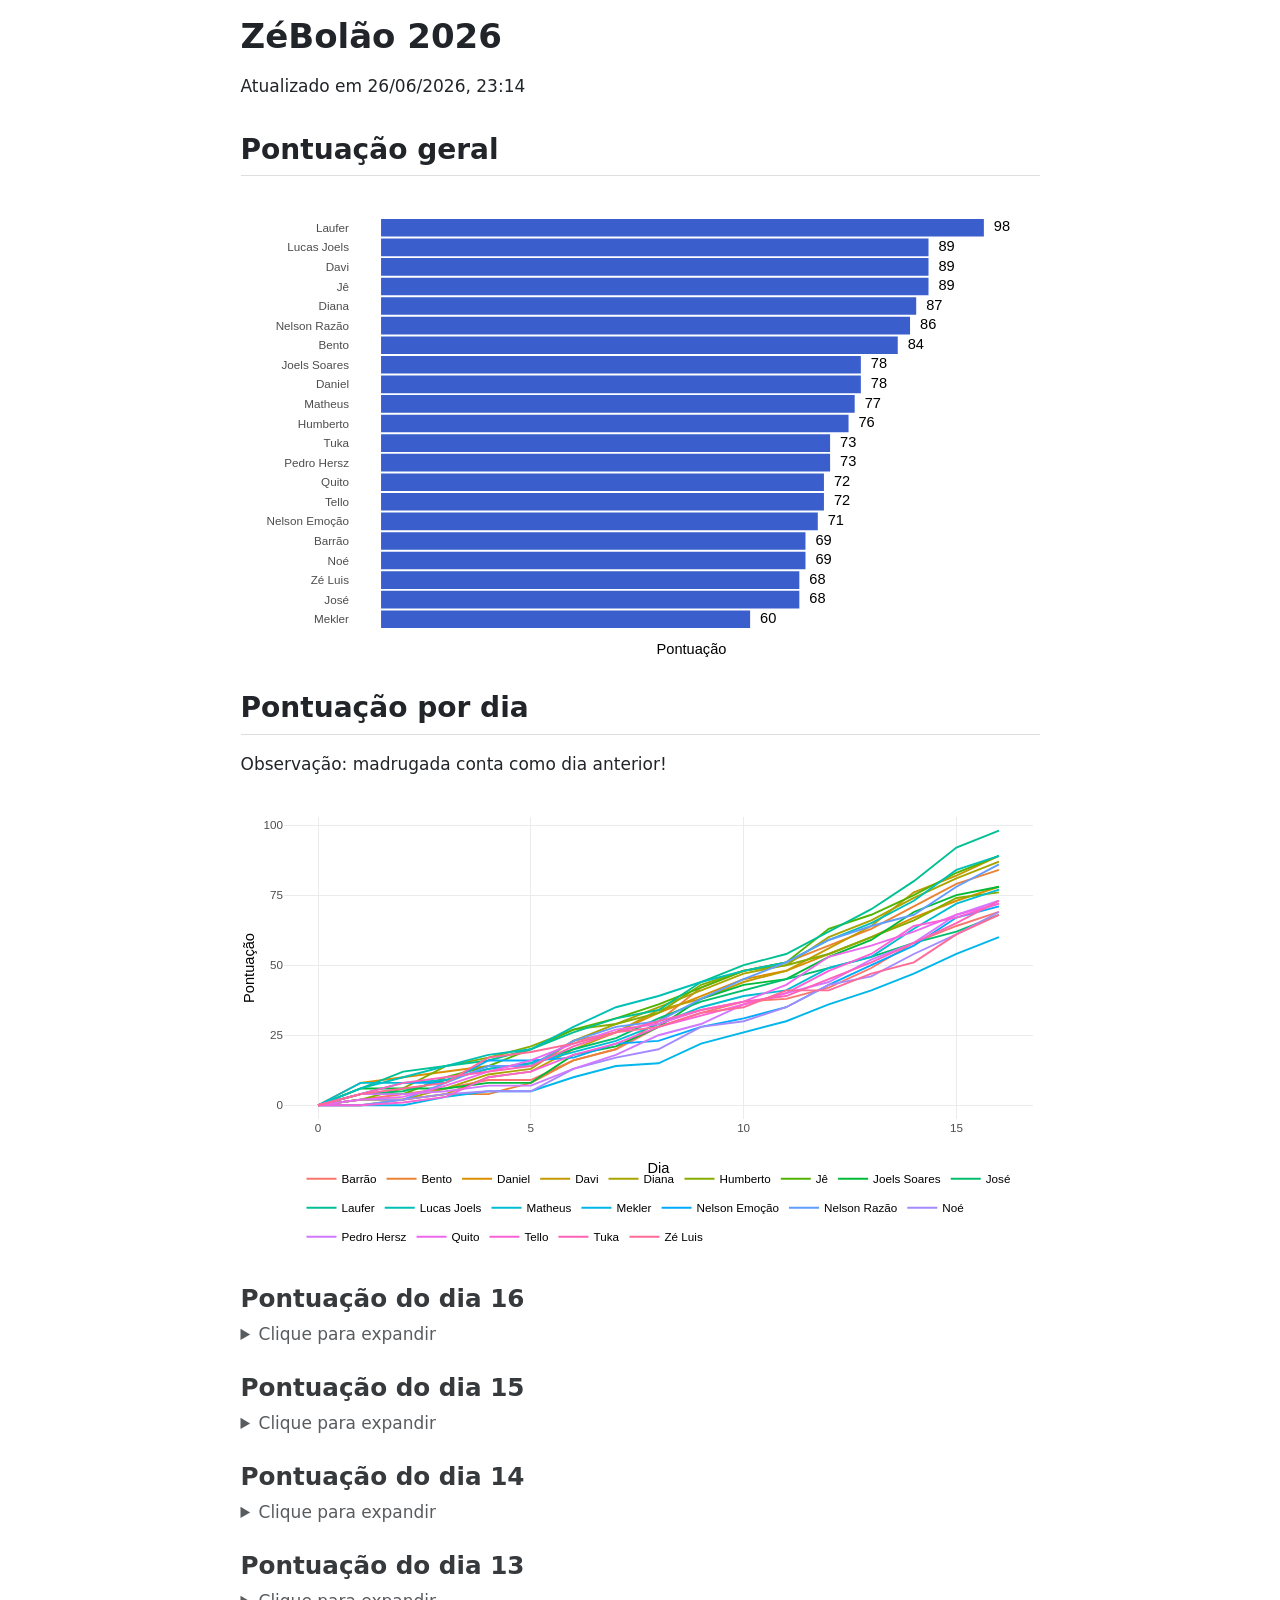
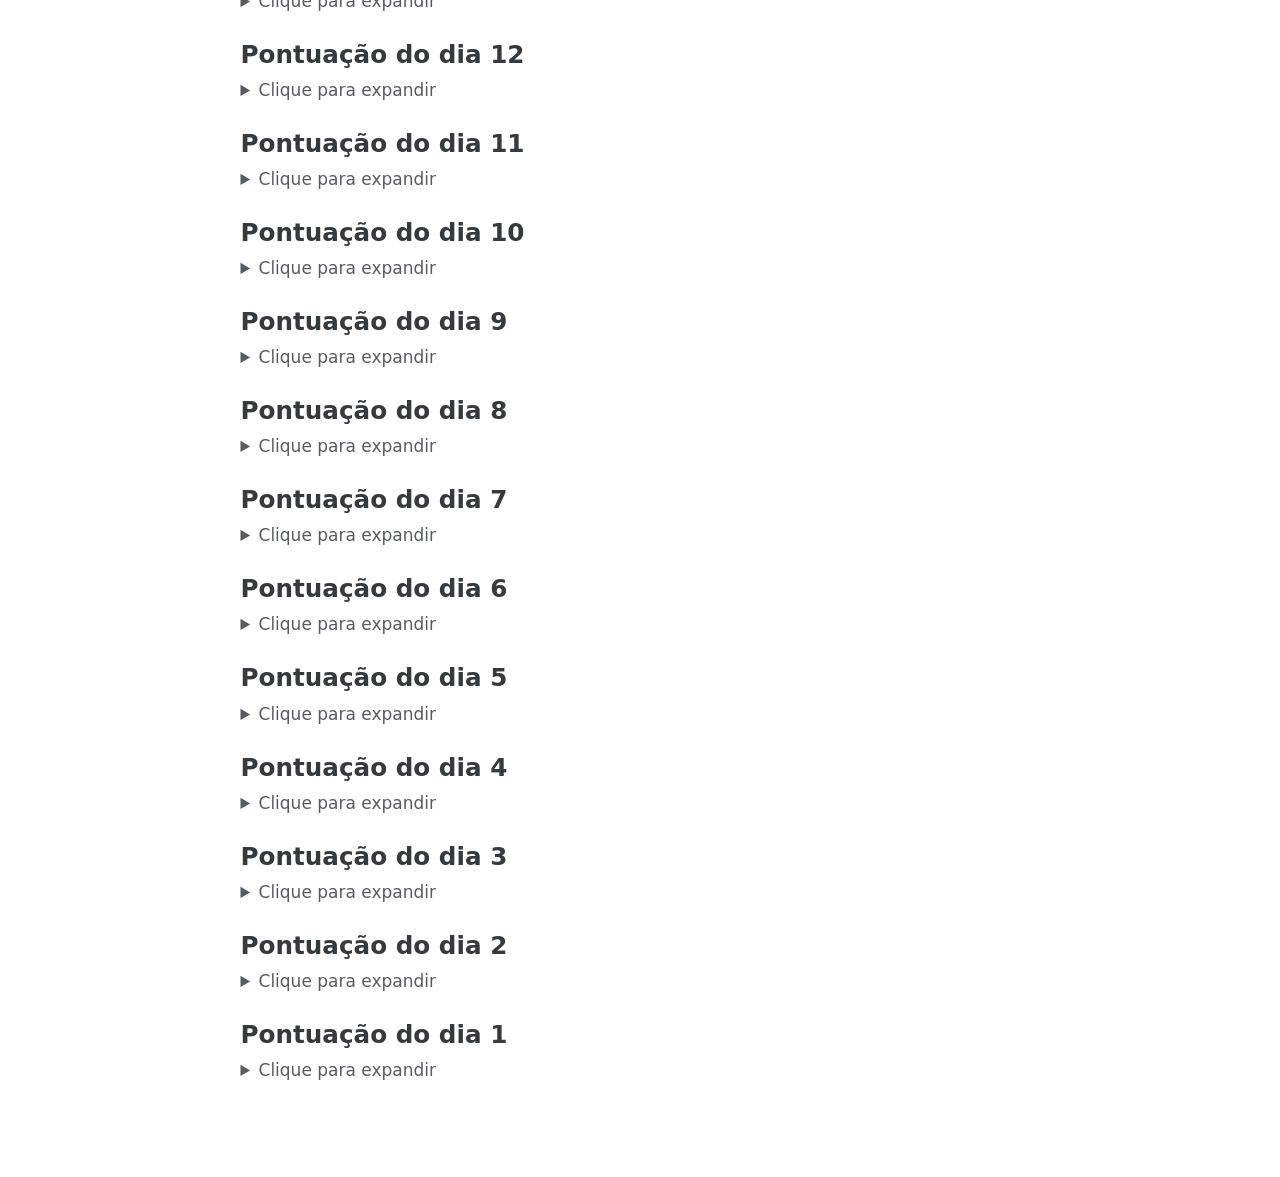
==== commit 249b56a8: "Built site for gh-pages" ====
--- a/home.html
+++ b/home.html
@@ -75,13 +75,13 @@
 </header>
 
 
-<p>Atualizado em 26/06/2026, 18:10</p>
+<p>Atualizado em 26/06/2026, 23:14</p>
 <section id="pontuação-geral" class="level2">
 <h2 class="anchored" data-anchor-id="pontuação-geral">Pontuação geral</h2>
 <div class="cell">
 <div class="cell-output-display">
-<div class="plotly html-widget html-fill-item" id="htmlwidget-a8a6e50451bc033c1666" style="width:100%;height:464px;"></div>
-<script type="application/json" data-for="htmlwidget-a8a6e50451bc033c1666">{"x":{"data":[{"orientation":"v","width":[96,88,87,85,85,83,82,76,76,76,76,71,71,71,69,69,69,65,64,64,57],"base":[20.550000000000001,19.550000000000001,18.550000000000001,17.550000000000001,16.550000000000001,15.550000000000001,14.550000000000001,13.550000000000001,12.550000000000001,11.550000000000001,10.550000000000001,9.5500000000000007,8.5500000000000007,7.5499999999999998,6.5499999999999998,5.5499999999999998,4.5499999999999998,3.5499999999999998,2.5499999999999998,1.55,0.55000000000000004],"x":[48,44,43.5,42.5,42.5,41.5,41,38,38,38,38,35.5,35.5,35.5,34.5,34.5,34.5,32.5,32,32,28.5],"y":[0.89999999999999858,0.89999999999999858,0.89999999999999858,0.89999999999999858,0.89999999999999858,0.89999999999999858,0.89999999999999858,0.89999999999999858,0.89999999999999858,0.89999999999999858,0.89999999999999858,0.89999999999999858,0.89999999999999858,0.89999999999999947,0.90000000000000036,0.90000000000000036,0.90000000000000036,0.90000000000000036,0.90000000000000036,0.90000000000000013,0.89999999999999991],"text":["pont: 96","pont: 88","pont: 87","pont: 85","pont: 85","pont: 83","pont: 82","pont: 76","pont: 76","pont: 76","pont: 76","pont: 71","pont: 71","pont: 71","pont: 69","pont: 69","pont: 69","pont: 65","pont: 64","pont: 64","pont: 57"],"type":"bar","textposition":"none","marker":{"autocolorscale":false,"color":"rgba(58,95,205,1)","line":{"width":1.8897637795275593,"color":"transparent"}},"showlegend":false,"xaxis":"x","yaxis":"y","hoverinfo":"text","frame":null},{"x":[98.879999999999995,90.879999999999995,89.879999999999995,87.879999999999995,87.879999999999995,85.879999999999995,84.879999999999995,78.879999999999995,78.879999999999995,78.879999999999995,78.879999999999995,73.879999999999995,73.879999999999995,73.879999999999995,71.879999999999995,71.879999999999995,71.879999999999995,67.879999999999995,66.879999999999995,66.879999999999995,59.880000000000003],"y":[21,20,19,18,17,16,15,14,13,12,11,10,9,8,7,6,5,4,3,2,1],"text":[96,88,87,85,85,83,82,76,76,76,76,71,71,71,69,69,69,65,64,64,57],"hovertext":["pont: 96","pont: 88","pont: 87","pont: 85","pont: 85","pont: 83","pont: 82","pont: 76","pont: 76","pont: 76","pont: 76","pont: 71","pont: 71","pont: 71","pont: 69","pont: 69","pont: 69","pont: 65","pont: 64","pont: 64","pont: 57"],"textfont":{"size":14.611872146118722,"color":"rgba(0,0,0,1)"},"type":"scatter","mode":"text","hoveron":"points","showlegend":false,"xaxis":"x","yaxis":"y","hoverinfo":"text","frame":null}],"layout":{"margin":{"t":23.305936073059364,"r":7.3059360730593621,"b":25.570776255707766,"l":86.940639269406418},"paper_bgcolor":"rgba(255,255,255,1)","font":{"color":"rgba(0,0,0,1)","family":"","size":14.611872146118724},"xaxis":{"domain":[0,1],"automargin":true,"type":"linear","autorange":false,"range":[-4.944,103.824],"tickmode":"array","ticktext":["0","25","50","75","100"],"tickvals":[0,25,50,75,100],"categoryorder":"array","categoryarray":["0","25","50","75","100"],"nticks":null,"ticks":"","tickcolor":null,"ticklen":3.6529680365296811,"tickwidth":0,"showticklabels":false,"tickfont":{"color":null,"family":null,"size":0},"tickangle":-0,"showline":false,"linecolor":null,"linewidth":0,"showgrid":false,"gridcolor":null,"gridwidth":0,"zeroline":false,"anchor":"y","title":{"text":"Pontuação","font":{"color":"rgba(0,0,0,1)","family":"","size":14.611872146118724}},"hoverformat":".2f"},"yaxis":{"domain":[0,1],"automargin":true,"type":"linear","autorange":false,"range":[0.40000000000000002,21.600000000000001],"tickmode":"array","ticktext":["Mekler","José","Zé Luis","Noé","Quito","Barrão","Tuka","Tello","Pedro Hersz","Nelson Emoção","Humberto","Daniel","Matheus","Joels Soares","Nelson Razão","Bento","Diana","Davi","Jê","Lucas Joels","Laufer"],"tickvals":[1,2,3,4,5,6,7,8,9,10,11,12,13,14,14.999999999999998,15.999999999999998,17,18,19,20,21],"categoryorder":"array","categoryarray":["Mekler","José","Zé Luis","Noé","Quito","Barrão","Tuka","Tello","Pedro Hersz","Nelson Emoção","Humberto","Daniel","Matheus","Joels Soares","Nelson Razão","Bento","Diana","Davi","Jê","Lucas Joels","Laufer"],"nticks":null,"ticks":"","tickcolor":null,"ticklen":3.6529680365296811,"tickwidth":0,"showticklabels":true,"tickfont":{"color":"rgba(77,77,77,1)","family":"","size":11.68949771689498},"tickangle":-0,"showline":false,"linecolor":null,"linewidth":0,"showgrid":false,"gridcolor":null,"gridwidth":0,"zeroline":false,"anchor":"x","title":{"text":"","font":{"color":null,"family":null,"size":0}},"hoverformat":".2f"},"shapes":[],"showlegend":false,"legend":{"bgcolor":null,"bordercolor":null,"borderwidth":0,"font":{"color":"rgba(0,0,0,1)","family":"","size":11.68949771689498}},"hovermode":"closest","barmode":"relative"},"config":{"doubleClick":"reset","modeBarButtonsToAdd":["hoverclosest","hovercompare"],"showSendToCloud":false},"source":"A","attrs":{"15cd49d0bef0":{"x":{},"y":{},"type":"bar"},"15cd6cc98351":{"x":{},"y":{},"label":{}}},"cur_data":"15cd49d0bef0","visdat":{"15cd49d0bef0":["function (y) ","x"],"15cd6cc98351":["function (y) ","x"]},"highlight":{"on":"plotly_click","persistent":false,"dynamic":false,"selectize":false,"opacityDim":0.20000000000000001,"selected":{"opacity":1},"debounce":0},"shinyEvents":["plotly_hover","plotly_click","plotly_selected","plotly_relayout","plotly_brushed","plotly_brushing","plotly_clickannotation","plotly_doubleclick","plotly_deselect","plotly_afterplot","plotly_sunburstclick"],"base_url":"https://plot.ly"},"evals":[],"jsHooks":[]}</script>
+<div class="plotly html-widget html-fill-item" id="htmlwidget-5899a28502ff85c5bae4" style="width:100%;height:464px;"></div>
+<script type="application/json" data-for="htmlwidget-5899a28502ff85c5bae4">{"x":{"data":[{"orientation":"v","width":[98,89,89,89,87,86,84,78,78,77,76,73,73,72,72,71,69,69,68,68,60],"base":[20.550000000000001,19.550000000000001,18.550000000000001,17.550000000000001,16.550000000000001,15.550000000000001,14.550000000000001,13.550000000000001,12.550000000000001,11.550000000000001,10.550000000000001,9.5500000000000007,8.5500000000000007,7.5499999999999998,6.5499999999999998,5.5499999999999998,4.5499999999999998,3.5499999999999998,2.5499999999999998,1.55,0.55000000000000004],"x":[49,44.5,44.5,44.5,43.5,43,42,39,39,38.5,38,36.5,36.5,36,36,35.5,34.5,34.5,34,34,30],"y":[0.89999999999999858,0.89999999999999858,0.89999999999999858,0.89999999999999858,0.89999999999999858,0.89999999999999858,0.89999999999999858,0.89999999999999858,0.89999999999999858,0.89999999999999858,0.89999999999999858,0.89999999999999858,0.89999999999999858,0.89999999999999947,0.90000000000000036,0.90000000000000036,0.90000000000000036,0.90000000000000036,0.90000000000000036,0.90000000000000013,0.89999999999999991],"text":["pont: 98","pont: 89","pont: 89","pont: 89","pont: 87","pont: 86","pont: 84","pont: 78","pont: 78","pont: 77","pont: 76","pont: 73","pont: 73","pont: 72","pont: 72","pont: 71","pont: 69","pont: 69","pont: 68","pont: 68","pont: 60"],"type":"bar","textposition":"none","marker":{"autocolorscale":false,"color":"rgba(58,95,205,1)","line":{"width":1.8897637795275593,"color":"transparent"}},"showlegend":false,"xaxis":"x","yaxis":"y","hoverinfo":"text","frame":null},{"x":[100.94,91.939999999999998,91.939999999999998,91.939999999999998,89.939999999999998,88.939999999999998,86.939999999999998,80.939999999999998,80.939999999999998,79.939999999999998,78.939999999999998,75.939999999999998,75.939999999999998,74.939999999999998,74.939999999999998,73.939999999999998,71.939999999999998,71.939999999999998,70.939999999999998,70.939999999999998,62.939999999999998],"y":[21,20,19,18,17,16,15,14,13,12,11,10,9,8,7,6,5,4,3,2,1],"text":[98,89,89,89,87,86,84,78,78,77,76,73,73,72,72,71,69,69,68,68,60],"hovertext":["pont: 98","pont: 89","pont: 89","pont: 89","pont: 87","pont: 86","pont: 84","pont: 78","pont: 78","pont: 77","pont: 76","pont: 73","pont: 73","pont: 72","pont: 72","pont: 71","pont: 69","pont: 69","pont: 68","pont: 68","pont: 60"],"textfont":{"size":14.611872146118722,"color":"rgba(0,0,0,1)"},"type":"scatter","mode":"text","hoveron":"points","showlegend":false,"xaxis":"x","yaxis":"y","hoverinfo":"text","frame":null}],"layout":{"margin":{"t":23.305936073059364,"r":7.3059360730593621,"b":25.570776255707766,"l":86.940639269406418},"paper_bgcolor":"rgba(255,255,255,1)","font":{"color":"rgba(0,0,0,1)","family":"","size":14.611872146118724},"xaxis":{"domain":[0,1],"automargin":true,"type":"linear","autorange":false,"range":[-5.0470000000000006,105.98699999999999],"tickmode":"array","ticktext":["0","25","50","75","100"],"tickvals":[0,24.999999999999996,50,75,100],"categoryorder":"array","categoryarray":["0","25","50","75","100"],"nticks":null,"ticks":"","tickcolor":null,"ticklen":3.6529680365296811,"tickwidth":0,"showticklabels":false,"tickfont":{"color":null,"family":null,"size":0},"tickangle":-0,"showline":false,"linecolor":null,"linewidth":0,"showgrid":false,"gridcolor":null,"gridwidth":0,"zeroline":false,"anchor":"y","title":{"text":"Pontuação","font":{"color":"rgba(0,0,0,1)","family":"","size":14.611872146118724}},"hoverformat":".2f"},"yaxis":{"domain":[0,1],"automargin":true,"type":"linear","autorange":false,"range":[0.40000000000000002,21.600000000000001],"tickmode":"array","ticktext":["Mekler","José","Zé Luis","Noé","Barrão","Nelson Emoção","Tello","Quito","Pedro Hersz","Tuka","Humberto","Matheus","Daniel","Joels Soares","Bento","Nelson Razão","Diana","Jê","Davi","Lucas Joels","Laufer"],"tickvals":[1,2,3,4,5,6,7,8,9,10,11,12,13,14,14.999999999999998,15.999999999999998,17,18,19,20,21],"categoryorder":"array","categoryarray":["Mekler","José","Zé Luis","Noé","Barrão","Nelson Emoção","Tello","Quito","Pedro Hersz","Tuka","Humberto","Matheus","Daniel","Joels Soares","Bento","Nelson Razão","Diana","Jê","Davi","Lucas Joels","Laufer"],"nticks":null,"ticks":"","tickcolor":null,"ticklen":3.6529680365296811,"tickwidth":0,"showticklabels":true,"tickfont":{"color":"rgba(77,77,77,1)","family":"","size":11.68949771689498},"tickangle":-0,"showline":false,"linecolor":null,"linewidth":0,"showgrid":false,"gridcolor":null,"gridwidth":0,"zeroline":false,"anchor":"x","title":{"text":"","font":{"color":null,"family":null,"size":0}},"hoverformat":".2f"},"shapes":[],"showlegend":false,"legend":{"bgcolor":null,"bordercolor":null,"borderwidth":0,"font":{"color":"rgba(0,0,0,1)","family":"","size":11.68949771689498}},"hovermode":"closest","barmode":"relative"},"config":{"doubleClick":"reset","modeBarButtonsToAdd":["hoverclosest","hovercompare"],"showSendToCloud":false},"source":"A","attrs":{"15b563c50064":{"x":{},"y":{},"type":"bar"},"15b550ad88a8":{"x":{},"y":{},"label":{}}},"cur_data":"15b563c50064","visdat":{"15b563c50064":["function (y) ","x"],"15b550ad88a8":["function (y) ","x"]},"highlight":{"on":"plotly_click","persistent":false,"dynamic":false,"selectize":false,"opacityDim":0.20000000000000001,"selected":{"opacity":1},"debounce":0},"shinyEvents":["plotly_hover","plotly_click","plotly_selected","plotly_relayout","plotly_brushed","plotly_brushing","plotly_clickannotation","plotly_doubleclick","plotly_deselect","plotly_afterplot","plotly_sunburstclick"],"base_url":"https://plot.ly"},"evals":[],"jsHooks":[]}</script>
 </div>
 </div>
 </section>
@@ -90,8 +90,8 @@
 <p>Observação: madrugada conta como dia anterior!</p>
 <div class="cell">
 <div class="cell-output-display">
-<div class="plotly html-widget html-fill-item" id="htmlwidget-35ea2d27e712cfda0ccb" style="width:100%;height:464px;"></div>
-<script type="application/json" data-for="htmlwidget-35ea2d27e712cfda0ccb">{"x":{"data":[{"x":[0,1,2,3,4,5,6,7,8,9,10,11,12,13,14,15,16],"y":[0,2,4,6,9,9,16,20,28,33,37,38,42,49,58,64,69],"text":["dia:  0<br />pontacum:  0<br />nome: Barrão","dia:  1<br />pontacum:  2<br />nome: Barrão","dia:  2<br />pontacum:  4<br />nome: Barrão","dia:  3<br />pontacum:  6<br />nome: Barrão","dia:  4<br />pontacum:  9<br />nome: Barrão","dia:  5<br />pontacum:  9<br />nome: Barrão","dia:  6<br />pontacum: 16<br />nome: Barrão","dia:  7<br />pontacum: 20<br />nome: Barrão","dia:  8<br />pontacum: 28<br />nome: Barrão","dia:  9<br />pontacum: 33<br />nome: Barrão","dia: 10<br />pontacum: 37<br />nome: Barrão","dia: 11<br />pontacum: 38<br />nome: Barrão","dia: 12<br />pontacum: 42<br />nome: Barrão","dia: 13<br />pontacum: 49<br />nome: Barrão","dia: 14<br />pontacum: 58<br />nome: Barrão","dia: 15<br />pontacum: 64<br />nome: Barrão","dia: 16<br />pontacum: 69<br />nome: Barrão"],"type":"scatter","mode":"lines","line":{"width":1.8897637795275593,"color":"rgba(248,118,109,1)","dash":"solid"},"hoveron":"points","name":"Barrão","legendgroup":"Barrão","showlegend":true,"xaxis":"x","yaxis":"y","hoverinfo":"text","frame":null},{"x":[0,1,2,3,4,5,6,7,8,9,10,11,12,13,14,15,16],"y":[0,0,2,4,4,8,16,20,30,42,48,51,57,63,71,79,83],"text":["dia:  0<br />pontacum:  0<br />nome: Bento","dia:  1<br />pontacum:  0<br />nome: Bento","dia:  2<br />pontacum:  2<br />nome: Bento","dia:  3<br />pontacum:  4<br />nome: Bento","dia:  4<br />pontacum:  4<br />nome: Bento","dia:  5<br />pontacum:  8<br />nome: Bento","dia:  6<br />pontacum: 16<br />nome: Bento","dia:  7<br />pontacum: 20<br />nome: Bento","dia:  8<br />pontacum: 30<br />nome: Bento","dia:  9<br />pontacum: 42<br />nome: Bento","dia: 10<br />pontacum: 48<br />nome: Bento","dia: 11<br />pontacum: 51<br />nome: Bento","dia: 12<br />pontacum: 57<br />nome: Bento","dia: 13<br />pontacum: 63<br />nome: Bento","dia: 14<br />pontacum: 71<br />nome: Bento","dia: 15<br />pontacum: 79<br />nome: Bento","dia: 16<br />pontacum: 83<br />nome: Bento"],"type":"scatter","mode":"lines","line":{"width":1.8897637795275593,"color":"rgba(235,131,53,1)","dash":"solid"},"hoveron":"points","name":"Bento","legendgroup":"Bento","showlegend":true,"xaxis":"x","yaxis":"y","hoverinfo":"text","frame":null},{"x":[0,1,2,3,4,5,6,7,8,9,10,11,12,13,14,15,16],"y":[0,8,10,12,14,14,23,26,33,39,45,48,54,60,67,73,76],"text":["dia:  0<br />pontacum:  0<br />nome: Daniel","dia:  1<br />pontacum:  8<br />nome: Daniel","dia:  2<br />pontacum: 10<br />nome: Daniel","dia:  3<br />pontacum: 12<br />nome: Daniel","dia:  4<br />pontacum: 14<br />nome: Daniel","dia:  5<br />pontacum: 14<br />nome: Daniel","dia:  6<br />pontacum: 23<br />nome: Daniel","dia:  7<br />pontacum: 26<br />nome: Daniel","dia:  8<br />pontacum: 33<br />nome: Daniel","dia:  9<br />pontacum: 39<br />nome: Daniel","dia: 10<br />pontacum: 45<br />nome: Daniel","dia: 11<br />pontacum: 48<br />nome: Daniel","dia: 12<br />pontacum: 54<br />nome: Daniel","dia: 13<br />pontacum: 60<br />nome: Daniel","dia: 14<br />pontacum: 67<br />nome: Daniel","dia: 15<br />pontacum: 73<br />nome: Daniel","dia: 16<br />pontacum: 76<br />nome: Daniel"],"type":"scatter","mode":"lines","line":{"width":1.8897637795275593,"color":"rgba(218,143,0,1)","dash":"solid"},"hoveron":"points","name":"Daniel","legendgroup":"Daniel","showlegend":true,"xaxis":"x","yaxis":"y","hoverinfo":"text","frame":null},{"x":[0,1,2,3,4,5,6,7,8,9,10,11,12,13,14,15,16],"y":[0,2,2,4,10,12,20,26,34,38,44,48,56,64,76,82,85],"text":["dia:  0<br />pontacum:  0<br />nome: Davi","dia:  1<br />pontacum:  2<br />nome: Davi","dia:  2<br />pontacum:  2<br />nome: Davi","dia:  3<br />pontacum:  4<br />nome: Davi","dia:  4<br />pontacum: 10<br />nome: Davi","dia:  5<br />pontacum: 12<br />nome: Davi","dia:  6<br />pontacum: 20<br />nome: Davi","dia:  7<br />pontacum: 26<br />nome: Davi","dia:  8<br />pontacum: 34<br />nome: Davi","dia:  9<br />pontacum: 38<br />nome: Davi","dia: 10<br />pontacum: 44<br />nome: Davi","dia: 11<br />pontacum: 48<br />nome: Davi","dia: 12<br />pontacum: 56<br />nome: Davi","dia: 13<br />pontacum: 64<br />nome: Davi","dia: 14<br />pontacum: 76<br />nome: Davi","dia: 15<br />pontacum: 82<br />nome: Davi","dia: 16<br />pontacum: 85<br />nome: Davi"],"type":"scatter","mode":"lines","line":{"width":1.8897637795275593,"color":"rgba(196,154,0,1)","dash":"solid"},"hoveron":"points","name":"Davi","legendgroup":"Davi","showlegend":true,"xaxis":"x","yaxis":"y","hoverinfo":"text","frame":null},{"x":[0,1,2,3,4,5,6,7,8,9,10,11,12,13,14,15,16],"y":[0,2,2,6,11,13,23,29,35,41,47,50,60,66,74,81,85],"text":["dia:  0<br />pontacum:  0<br />nome: Diana","dia:  1<br />pontacum:  2<br />nome: Diana","dia:  2<br />pontacum:  2<br />nome: Diana","dia:  3<br />pontacum:  6<br />nome: Diana","dia:  4<br />pontacum: 11<br />nome: Diana","dia:  5<br />pontacum: 13<br />nome: Diana","dia:  6<br />pontacum: 23<br />nome: Diana","dia:  7<br />pontacum: 29<br />nome: Diana","dia:  8<br />pontacum: 35<br />nome: Diana","dia:  9<br />pontacum: 41<br />nome: Diana","dia: 10<br />pontacum: 47<br />nome: Diana","dia: 11<br />pontacum: 50<br />nome: Diana","dia: 12<br />pontacum: 60<br />nome: Diana","dia: 13<br />pontacum: 66<br />nome: Diana","dia: 14<br />pontacum: 74<br />nome: Diana","dia: 15<br />pontacum: 81<br />nome: Diana","dia: 16<br />pontacum: 85<br />nome: Diana"],"type":"scatter","mode":"lines","line":{"width":1.8897637795275593,"color":"rgba(169,164,0,1)","dash":"solid"},"hoveron":"points","name":"Diana","legendgroup":"Diana","showlegend":true,"xaxis":"x","yaxis":"y","hoverinfo":"text","frame":null},{"x":[0,1,2,3,4,5,6,7,8,9,10,11,12,13,14,15,16],"y":[0,2,6,14,17,21,27,29,33,43,48,50,54,60,66,74,76],"text":["dia:  0<br />pontacum:  0<br />nome: Humberto","dia:  1<br />pontacum:  2<br />nome: Humberto","dia:  2<br />pontacum:  6<br />nome: Humberto","dia:  3<br />pontacum: 14<br />nome: Humberto","dia:  4<br />pontacum: 17<br />nome: Humberto","dia:  5<br />pontacum: 21<br />nome: Humberto","dia:  6<br />pontacum: 27<br />nome: Humberto","dia:  7<br />pontacum: 29<br />nome: Humberto","dia:  8<br />pontacum: 33<br />nome: Humberto","dia:  9<br />pontacum: 43<br />nome: Humberto","dia: 10<br />pontacum: 48<br />nome: Humberto","dia: 11<br />pontacum: 50<br />nome: Humberto","dia: 12<br />pontacum: 54<br />nome: Humberto","dia: 13<br />pontacum: 60<br />nome: Humberto","dia: 14<br />pontacum: 66<br />nome: Humberto","dia: 15<br />pontacum: 74<br />nome: Humberto","dia: 16<br />pontacum: 76<br />nome: Humberto"],"type":"scatter","mode":"lines","line":{"width":1.8897637795275593,"color":"rgba(134,172,0,1)","dash":"solid"},"hoveron":"points","name":"Humberto","legendgroup":"Humberto","showlegend":true,"xaxis":"x","yaxis":"y","hoverinfo":"text","frame":null},{"x":[0,1,2,3,4,5,6,7,8,9,10,11,12,13,14,15,16],"y":[0,4,4,10,14,20,27,31,36,42,48,51,63,68,75,83,87],"text":["dia:  0<br />pontacum:  0<br />nome: Jê","dia:  1<br />pontacum:  4<br />nome: Jê","dia:  2<br />pontacum:  4<br />nome: Jê","dia:  3<br />pontacum: 10<br />nome: Jê","dia:  4<br />pontacum: 14<br />nome: Jê","dia:  5<br />pontacum: 20<br />nome: Jê","dia:  6<br />pontacum: 27<br />nome: Jê","dia:  7<br />pontacum: 31<br />nome: Jê","dia:  8<br />pontacum: 36<br />nome: Jê","dia:  9<br />pontacum: 42<br />nome: Jê","dia: 10<br />pontacum: 48<br />nome: Jê","dia: 11<br />pontacum: 51<br />nome: Jê","dia: 12<br />pontacum: 63<br />nome: Jê","dia: 13<br />pontacum: 68<br />nome: Jê","dia: 14<br />pontacum: 75<br />nome: Jê","dia: 15<br />pontacum: 83<br />nome: Jê","dia: 16<br />pontacum: 87<br />nome: Jê"],"type":"scatter","mode":"lines","line":{"width":1.8897637795275593,"color":"rgba(83,180,0,1)","dash":"solid"},"hoveron":"points","name":"Jê","legendgroup":"Jê","showlegend":true,"xaxis":"x","yaxis":"y","hoverinfo":"text","frame":null},{"x":[0,1,2,3,4,5,6,7,8,9,10,11,12,13,14,15,16],"y":[0,6,6,6,8,8,18,21,28,38,43,45,53,59,69,75,76],"text":["dia:  0<br />pontacum:  0<br />nome: Joels Soares","dia:  1<br />pontacum:  6<br />nome: Joels Soares","dia:  2<br />pontacum:  6<br />nome: Joels Soares","dia:  3<br />pontacum:  6<br />nome: Joels Soares","dia:  4<br />pontacum:  8<br />nome: Joels Soares","dia:  5<br />pontacum:  8<br />nome: Joels Soares","dia:  6<br />pontacum: 18<br />nome: Joels Soares","dia:  7<br />pontacum: 21<br />nome: Joels Soares","dia:  8<br />pontacum: 28<br />nome: Joels Soares","dia:  9<br />pontacum: 38<br />nome: Joels Soares","dia: 10<br />pontacum: 43<br />nome: Joels Soares","dia: 11<br />pontacum: 45<br />nome: Joels Soares","dia: 12<br />pontacum: 53<br />nome: Joels Soares","dia: 13<br />pontacum: 59<br />nome: Joels Soares","dia: 14<br />pontacum: 69<br />nome: Joels Soares","dia: 15<br />pontacum: 75<br />nome: Joels Soares","dia: 16<br />pontacum: 76<br />nome: Joels Soares"],"type":"scatter","mode":"lines","line":{"width":1.8897637795275593,"color":"rgba(0,186,56,1)","dash":"solid"},"hoveron":"points","name":"Joels Soares","legendgroup":"Joels Soares","showlegend":true,"xaxis":"x","yaxis":"y","hoverinfo":"text","frame":null},{"x":[0,1,2,3,4,5,6,7,8,9,10,11,12,13,14,15,16],"y":[0,4,5,9,13,15,20,24,31,37,41,45,49,53,58,62,64],"text":["dia:  0<br />pontacum:  0<br />nome: José","dia:  1<br />pontacum:  4<br />nome: José","dia:  2<br />pontacum:  5<br />nome: José","dia:  3<br />pontacum:  9<br />nome: José","dia:  4<br />pontacum: 13<br />nome: José","dia:  5<br />pontacum: 15<br />nome: José","dia:  6<br />pontacum: 20<br />nome: José","dia:  7<br />pontacum: 24<br />nome: José","dia:  8<br />pontacum: 31<br />nome: José","dia:  9<br />pontacum: 37<br />nome: José","dia: 10<br />pontacum: 41<br />nome: José","dia: 11<br />pontacum: 45<br />nome: José","dia: 12<br />pontacum: 49<br />nome: José","dia: 13<br />pontacum: 53<br />nome: José","dia: 14<br />pontacum: 58<br />nome: José","dia: 15<br />pontacum: 62<br />nome: José","dia: 16<br />pontacum: 64<br />nome: José"],"type":"scatter","mode":"lines","line":{"width":1.8897637795275593,"color":"rgba(0,190,109,1)","dash":"solid"},"hoveron":"points","name":"José","legendgroup":"José","showlegend":true,"xaxis":"x","yaxis":"y","hoverinfo":"text","frame":null},{"x":[0,1,2,3,4,5,6,7,8,9,10,11,12,13,14,15,16],"y":[0,6,12,14,16,20,26,31,34,44,50,54,62,70,80,92,96],"text":["dia:  0<br />pontacum:  0<br />nome: Laufer","dia:  1<br />pontacum:  6<br />nome: Laufer","dia:  2<br />pontacum: 12<br />nome: Laufer","dia:  3<br />pontacum: 14<br />nome: Laufer","dia:  4<br />pontacum: 16<br />nome: Laufer","dia:  5<br />pontacum: 20<br />nome: Laufer","dia:  6<br />pontacum: 26<br />nome: Laufer","dia:  7<br />pontacum: 31<br />nome: Laufer","dia:  8<br />pontacum: 34<br />nome: Laufer","dia:  9<br />pontacum: 44<br />nome: Laufer","dia: 10<br />pontacum: 50<br />nome: Laufer","dia: 11<br />pontacum: 54<br />nome: Laufer","dia: 12<br />pontacum: 62<br />nome: Laufer","dia: 13<br />pontacum: 70<br />nome: Laufer","dia: 14<br />pontacum: 80<br />nome: Laufer","dia: 15<br />pontacum: 92<br />nome: Laufer","dia: 16<br />pontacum: 96<br />nome: Laufer"],"type":"scatter","mode":"lines","line":{"width":1.8897637795275593,"color":"rgba(0,192,148,1)","dash":"solid"},"hoveron":"points","name":"Laufer","legendgroup":"Laufer","showlegend":true,"xaxis":"x","yaxis":"y","hoverinfo":"text","frame":null},{"x":[0,1,2,3,4,5,6,7,8,9,10,11,12,13,14,15,16],"y":[0,6,10,14,18,20,28,35,39,44,48,51,59,65,73,84,88],"text":["dia:  0<br />pontacum:  0<br />nome: Lucas Joels","dia:  1<br />pontacum:  6<br />nome: Lucas Joels","dia:  2<br />pontacum: 10<br />nome: Lucas Joels","dia:  3<br />pontacum: 14<br />nome: Lucas Joels","dia:  4<br />pontacum: 18<br />nome: Lucas Joels","dia:  5<br />pontacum: 20<br />nome: Lucas Joels","dia:  6<br />pontacum: 28<br />nome: Lucas Joels","dia:  7<br />pontacum: 35<br />nome: Lucas Joels","dia:  8<br />pontacum: 39<br />nome: Lucas Joels","dia:  9<br />pontacum: 44<br />nome: Lucas Joels","dia: 10<br />pontacum: 48<br />nome: Lucas Joels","dia: 11<br />pontacum: 51<br />nome: Lucas Joels","dia: 12<br />pontacum: 59<br />nome: Lucas Joels","dia: 13<br />pontacum: 65<br />nome: Lucas Joels","dia: 14<br />pontacum: 73<br />nome: Lucas Joels","dia: 15<br />pontacum: 84<br />nome: Lucas Joels","dia: 16<br />pontacum: 88<br />nome: Lucas Joels"],"type":"scatter","mode":"lines","line":{"width":1.8897637795275593,"color":"rgba(0,192,181,1)","dash":"solid"},"hoveron":"points","name":"Lucas Joels","legendgroup":"Lucas Joels","showlegend":true,"xaxis":"x","yaxis":"y","hoverinfo":"text","frame":null},{"x":[0,1,2,3,4,5,6,7,8,9,10,11,12,13,14,15,16],"y":[0,8,8,9,13,15,19,23,29,35,39,41,49,53,63,72,76],"text":["dia:  0<br />pontacum:  0<br />nome: Matheus","dia:  1<br />pontacum:  8<br />nome: Matheus","dia:  2<br />pontacum:  8<br />nome: Matheus","dia:  3<br />pontacum:  9<br />nome: Matheus","dia:  4<br />pontacum: 13<br />nome: Matheus","dia:  5<br />pontacum: 15<br />nome: Matheus","dia:  6<br />pontacum: 19<br />nome: Matheus","dia:  7<br />pontacum: 23<br />nome: Matheus","dia:  8<br />pontacum: 29<br />nome: Matheus","dia:  9<br />pontacum: 35<br />nome: Matheus","dia: 10<br />pontacum: 39<br />nome: Matheus","dia: 11<br />pontacum: 41<br />nome: Matheus","dia: 12<br />pontacum: 49<br />nome: Matheus","dia: 13<br />pontacum: 53<br />nome: Matheus","dia: 14<br />pontacum: 63<br />nome: Matheus","dia: 15<br />pontacum: 72<br />nome: Matheus","dia: 16<br />pontacum: 76<br />nome: Matheus"],"type":"scatter","mode":"lines","line":{"width":1.8897637795275593,"color":"rgba(0,189,210,1)","dash":"solid"},"hoveron":"points","name":"Matheus","legendgroup":"Matheus","showlegend":true,"xaxis":"x","yaxis":"y","hoverinfo":"text","frame":null},{"x":[0,1,2,3,4,5,6,7,8,9,10,11,12,13,14,15,16],"y":[0,0,0,3,5,5,10,14,15,22,26,30,36,41,47,54,57],"text":["dia:  0<br />pontacum:  0<br />nome: Mekler","dia:  1<br />pontacum:  0<br />nome: Mekler","dia:  2<br />pontacum:  0<br />nome: Mekler","dia:  3<br />pontacum:  3<br />nome: Mekler","dia:  4<br />pontacum:  5<br />nome: Mekler","dia:  5<br />pontacum:  5<br />nome: Mekler","dia:  6<br />pontacum: 10<br />nome: Mekler","dia:  7<br />pontacum: 14<br />nome: Mekler","dia:  8<br />pontacum: 15<br />nome: Mekler","dia:  9<br />pontacum: 22<br />nome: Mekler","dia: 10<br />pontacum: 26<br />nome: Mekler","dia: 11<br />pontacum: 30<br />nome: Mekler","dia: 12<br />pontacum: 36<br />nome: Mekler","dia: 13<br />pontacum: 41<br />nome: Mekler","dia: 14<br />pontacum: 47<br />nome: Mekler","dia: 15<br />pontacum: 54<br />nome: Mekler","dia: 16<br />pontacum: 57<br />nome: Mekler"],"type":"scatter","mode":"lines","line":{"width":1.8897637795275593,"color":"rgba(0,182,235,1)","dash":"solid"},"hoveron":"points","name":"Mekler","legendgroup":"Mekler","showlegend":true,"xaxis":"x","yaxis":"y","hoverinfo":"text","frame":null},{"x":[0,1,2,3,4,5,6,7,8,9,10,11,12,13,14,15,16],"y":[0,4,8,8,16,16,17,22,23,28,31,35,43,50,57,67,71],"text":["dia:  0<br />pontacum:  0<br />nome: Nelson Emoção","dia:  1<br />pontacum:  4<br />nome: Nelson Emoção","dia:  2<br />pontacum:  8<br />nome: Nelson Emoção","dia:  3<br />pontacum:  8<br />nome: Nelson Emoção","dia:  4<br />pontacum: 16<br />nome: Nelson Emoção","dia:  5<br />pontacum: 16<br />nome: Nelson Emoção","dia:  6<br />pontacum: 17<br />nome: Nelson Emoção","dia:  7<br />pontacum: 22<br />nome: Nelson Emoção","dia:  8<br />pontacum: 23<br />nome: Nelson Emoção","dia:  9<br />pontacum: 28<br />nome: Nelson Emoção","dia: 10<br />pontacum: 31<br />nome: Nelson Emoção","dia: 11<br />pontacum: 35<br />nome: Nelson Emoção","dia: 12<br />pontacum: 43<br />nome: Nelson Emoção","dia: 13<br />pontacum: 50<br />nome: Nelson Emoção","dia: 14<br />pontacum: 57<br />nome: Nelson Emoção","dia: 15<br />pontacum: 67<br />nome: Nelson Emoção","dia: 16<br />pontacum: 71<br />nome: Nelson Emoção"],"type":"scatter","mode":"lines","line":{"width":1.8897637795275593,"color":"rgba(0,171,253,1)","dash":"solid"},"hoveron":"points","name":"Nelson Emoção","legendgroup":"Nelson Emoção","showlegend":true,"xaxis":"x","yaxis":"y","hoverinfo":"text","frame":null},{"x":[0,1,2,3,4,5,6,7,8,9,10,11,12,13,14,15,16],"y":[0,0,2,8,14,14,23,28,30,38,45,51,59,64,68,78,82],"text":["dia:  0<br />pontacum:  0<br />nome: Nelson Razão","dia:  1<br />pontacum:  0<br />nome: Nelson Razão","dia:  2<br />pontacum:  2<br />nome: Nelson Razão","dia:  3<br />pontacum:  8<br />nome: Nelson Razão","dia:  4<br />pontacum: 14<br />nome: Nelson Razão","dia:  5<br />pontacum: 14<br />nome: Nelson Razão","dia:  6<br />pontacum: 23<br />nome: Nelson Razão","dia:  7<br />pontacum: 28<br />nome: Nelson Razão","dia:  8<br />pontacum: 30<br />nome: Nelson Razão","dia:  9<br />pontacum: 38<br />nome: Nelson Razão","dia: 10<br />pontacum: 45<br />nome: Nelson Razão","dia: 11<br />pontacum: 51<br />nome: Nelson Razão","dia: 12<br />pontacum: 59<br />nome: Nelson Razão","dia: 13<br />pontacum: 64<br />nome: Nelson Razão","dia: 14<br />pontacum: 68<br />nome: Nelson Razão","dia: 15<br />pontacum: 78<br />nome: Nelson Razão","dia: 16<br />pontacum: 82<br />nome: Nelson Razão"],"type":"scatter","mode":"lines","line":{"width":1.8897637795275593,"color":"rgba(97,156,255,1)","dash":"solid"},"hoveron":"points","name":"Nelson Razão","legendgroup":"Nelson Razão","showlegend":true,"xaxis":"x","yaxis":"y","hoverinfo":"text","frame":null},{"x":[0,1,2,3,4,5,6,7,8,9,10,11,12,13,14,15,16],"y":[0,2,2,4,5,5,13,17,20,28,30,35,43,46,54,61,65],"text":["dia:  0<br />pontacum:  0<br />nome: Noé","dia:  1<br />pontacum:  2<br />nome: Noé","dia:  2<br />pontacum:  2<br />nome: Noé","dia:  3<br />pontacum:  4<br />nome: Noé","dia:  4<br />pontacum:  5<br />nome: Noé","dia:  5<br />pontacum:  5<br />nome: Noé","dia:  6<br />pontacum: 13<br />nome: Noé","dia:  7<br />pontacum: 17<br />nome: Noé","dia:  8<br />pontacum: 20<br />nome: Noé","dia:  9<br />pontacum: 28<br />nome: Noé","dia: 10<br />pontacum: 30<br />nome: Noé","dia: 11<br />pontacum: 35<br />nome: Noé","dia: 12<br />pontacum: 43<br />nome: Noé","dia: 13<br />pontacum: 46<br />nome: Noé","dia: 14<br />pontacum: 54<br />nome: Noé","dia: 15<br />pontacum: 61<br />nome: Noé","dia: 16<br />pontacum: 65<br />nome: Noé"],"type":"scatter","mode":"lines","line":{"width":1.8897637795275593,"color":"rgba(165,138,255,1)","dash":"solid"},"hoveron":"points","name":"Noé","legendgroup":"Noé","showlegend":true,"xaxis":"x","yaxis":"y","hoverinfo":"text","frame":null},{"x":[0,1,2,3,4,5,6,7,8,9,10,11,12,13,14,15,16],"y":[0,4,4,5,7,7,13,18,25,29,36,40,44,52,58,68,71],"text":["dia:  0<br />pontacum:  0<br />nome: Pedro Hersz","dia:  1<br />pontacum:  4<br />nome: Pedro Hersz","dia:  2<br />pontacum:  4<br />nome: Pedro Hersz","dia:  3<br />pontacum:  5<br />nome: Pedro Hersz","dia:  4<br />pontacum:  7<br />nome: Pedro Hersz","dia:  5<br />pontacum:  7<br />nome: Pedro Hersz","dia:  6<br />pontacum: 13<br />nome: Pedro Hersz","dia:  7<br />pontacum: 18<br />nome: Pedro Hersz","dia:  8<br />pontacum: 25<br />nome: Pedro Hersz","dia:  9<br />pontacum: 29<br />nome: Pedro Hersz","dia: 10<br />pontacum: 36<br />nome: Pedro Hersz","dia: 11<br />pontacum: 40<br />nome: Pedro Hersz","dia: 12<br />pontacum: 44<br />nome: Pedro Hersz","dia: 13<br />pontacum: 52<br />nome: Pedro Hersz","dia: 14<br />pontacum: 58<br />nome: Pedro Hersz","dia: 15<br />pontacum: 68<br />nome: Pedro Hersz","dia: 16<br />pontacum: 71<br />nome: Pedro Hersz"],"type":"scatter","mode":"lines","line":{"width":1.8897637795275593,"color":"rgba(208,120,255,1)","dash":"solid"},"hoveron":"points","name":"Pedro Hersz","legendgroup":"Pedro Hersz","showlegend":true,"xaxis":"x","yaxis":"y","hoverinfo":"text","frame":null},{"x":[0,1,2,3,4,5,6,7,8,9,10,11,12,13,14,15,16],"y":[0,2,3,7,12,16,22,27,29,34,37,43,53,57,62,68,69],"text":["dia:  0<br />pontacum:  0<br />nome: Quito","dia:  1<br />pontacum:  2<br />nome: Quito","dia:  2<br />pontacum:  3<br />nome: Quito","dia:  3<br />pontacum:  7<br />nome: Quito","dia:  4<br />pontacum: 12<br />nome: Quito","dia:  5<br />pontacum: 16<br />nome: Quito","dia:  6<br />pontacum: 22<br />nome: Quito","dia:  7<br />pontacum: 27<br />nome: Quito","dia:  8<br />pontacum: 29<br />nome: Quito","dia:  9<br />pontacum: 34<br />nome: Quito","dia: 10<br />pontacum: 37<br />nome: Quito","dia: 11<br />pontacum: 43<br />nome: Quito","dia: 12<br />pontacum: 53<br />nome: Quito","dia: 13<br />pontacum: 57<br />nome: Quito","dia: 14<br />pontacum: 62<br />nome: Quito","dia: 15<br />pontacum: 68<br />nome: Quito","dia: 16<br />pontacum: 69<br />nome: Quito"],"type":"scatter","mode":"lines","line":{"width":1.8897637795275593,"color":"rgba(236,105,239,1)","dash":"solid"},"hoveron":"points","name":"Quito","legendgroup":"Quito","showlegend":true,"xaxis":"x","yaxis":"y","hoverinfo":"text","frame":null},{"x":[0,1,2,3,4,5,6,7,8,9,10,11,12,13,14,15,16],"y":[0,0,1,3,10,12,18,22,28,32,36,40,48,54,64,67,71],"text":["dia:  0<br />pontacum:  0<br />nome: Tello","dia:  1<br />pontacum:  0<br />nome: Tello","dia:  2<br />pontacum:  1<br />nome: Tello","dia:  3<br />pontacum:  3<br />nome: Tello","dia:  4<br />pontacum: 10<br />nome: Tello","dia:  5<br />pontacum: 12<br />nome: Tello","dia:  6<br />pontacum: 18<br />nome: Tello","dia:  7<br />pontacum: 22<br />nome: Tello","dia:  8<br />pontacum: 28<br />nome: Tello","dia:  9<br />pontacum: 32<br />nome: Tello","dia: 10<br />pontacum: 36<br />nome: Tello","dia: 11<br />pontacum: 40<br />nome: Tello","dia: 12<br />pontacum: 48<br />nome: Tello","dia: 13<br />pontacum: 54<br />nome: Tello","dia: 14<br />pontacum: 64<br />nome: Tello","dia: 15<br />pontacum: 67<br />nome: Tello","dia: 16<br />pontacum: 71<br />nome: Tello"],"type":"scatter","mode":"lines","line":{"width":1.8897637795275593,"color":"rgba(251,97,215,1)","dash":"solid"},"hoveron":"points","name":"Tello","legendgroup":"Tello","showlegend":true,"xaxis":"x","yaxis":"y","hoverinfo":"text","frame":null},{"x":[0,1,2,3,4,5,6,7,8,9,10,11,12,13,14,15,16],"y":[0,4,8,10,12,14,21,26,30,34,37,39,45,51,58,65,69],"text":["dia:  0<br />pontacum:  0<br />nome: Tuka","dia:  1<br />pontacum:  4<br />nome: Tuka","dia:  2<br />pontacum:  8<br />nome: Tuka","dia:  3<br />pontacum: 10<br />nome: Tuka","dia:  4<br />pontacum: 12<br />nome: Tuka","dia:  5<br />pontacum: 14<br />nome: Tuka","dia:  6<br />pontacum: 21<br />nome: Tuka","dia:  7<br />pontacum: 26<br />nome: Tuka","dia:  8<br />pontacum: 30<br />nome: Tuka","dia:  9<br />pontacum: 34<br />nome: Tuka","dia: 10<br />pontacum: 37<br />nome: Tuka","dia: 11<br />pontacum: 39<br />nome: Tuka","dia: 12<br />pontacum: 45<br />nome: Tuka","dia: 13<br />pontacum: 51<br />nome: Tuka","dia: 14<br />pontacum: 58<br />nome: Tuka","dia: 15<br />pontacum: 65<br />nome: Tuka","dia: 16<br />pontacum: 69<br />nome: Tuka"],"type":"scatter","mode":"lines","line":{"width":1.8897637795275593,"color":"rgba(255,99,185,1)","dash":"solid"},"hoveron":"points","name":"Tuka","legendgroup":"Tuka","showlegend":true,"xaxis":"x","yaxis":"y","hoverinfo":"text","frame":null},{"x":[0,1,2,3,4,5,6,7,8,9,10,11,12,13,14,15,16],"y":[0,4,6,8,17,19,22,26,28,33,35,41,41,47,51,61,64],"text":["dia:  0<br />pontacum:  0<br />nome: Zé Luis","dia:  1<br />pontacum:  4<br />nome: Zé Luis","dia:  2<br />pontacum:  6<br />nome: Zé Luis","dia:  3<br />pontacum:  8<br />nome: Zé Luis","dia:  4<br />pontacum: 17<br />nome: Zé Luis","dia:  5<br />pontacum: 19<br />nome: Zé Luis","dia:  6<br />pontacum: 22<br />nome: Zé Luis","dia:  7<br />pontacum: 26<br />nome: Zé Luis","dia:  8<br />pontacum: 28<br />nome: Zé Luis","dia:  9<br />pontacum: 33<br />nome: Zé Luis","dia: 10<br />pontacum: 35<br />nome: Zé Luis","dia: 11<br />pontacum: 41<br />nome: Zé Luis","dia: 12<br />pontacum: 41<br />nome: Zé Luis","dia: 13<br />pontacum: 47<br />nome: Zé Luis","dia: 14<br />pontacum: 51<br />nome: Zé Luis","dia: 15<br />pontacum: 61<br />nome: Zé Luis","dia: 16<br />pontacum: 64<br />nome: Zé Luis"],"type":"scatter","mode":"lines","line":{"width":1.8897637795275593,"color":"rgba(255,107,150,1)","dash":"solid"},"hoveron":"points","name":"Zé Luis","legendgroup":"Zé Luis","showlegend":true,"xaxis":"x","yaxis":"y","hoverinfo":"text","frame":null}],"layout":{"margin":{"t":23.305936073059364,"r":7.3059360730593621,"b":37.260273972602747,"l":43.105022831050235},"paper_bgcolor":"rgba(255,255,255,1)","font":{"color":"rgba(0,0,0,1)","family":"","size":14.611872146118724},"xaxis":{"domain":[0,1],"automargin":true,"type":"linear","autorange":false,"range":[-0.80000000000000004,16.800000000000001],"tickmode":"array","ticktext":["0","5","10","15"],"tickvals":[0,5,10,15],"categoryorder":"array","categoryarray":["0","5","10","15"],"nticks":null,"ticks":"","tickcolor":null,"ticklen":3.6529680365296811,"tickwidth":0,"showticklabels":true,"tickfont":{"color":"rgba(77,77,77,1)","family":"","size":11.68949771689498},"tickangle":-0,"showline":false,"linecolor":null,"linewidth":0,"showgrid":true,"gridcolor":"rgba(235,235,235,1)","gridwidth":0.66417600664176002,"zeroline":false,"anchor":"y","title":{"text":"Dia","font":{"color":"rgba(0,0,0,1)","family":"","size":14.611872146118724}},"hoverformat":".2f"},"yaxis":{"domain":[0,1],"automargin":true,"type":"linear","autorange":false,"range":[-4.8000000000000007,100.8],"tickmode":"array","ticktext":["0","25","50","75","100"],"tickvals":[0,25,50,75,100],"categoryorder":"array","categoryarray":["0","25","50","75","100"],"nticks":null,"ticks":"","tickcolor":null,"ticklen":3.6529680365296811,"tickwidth":0,"showticklabels":true,"tickfont":{"color":"rgba(77,77,77,1)","family":"","size":11.68949771689498},"tickangle":-0,"showline":false,"linecolor":null,"linewidth":0,"showgrid":true,"gridcolor":"rgba(235,235,235,1)","gridwidth":0.66417600664176002,"zeroline":false,"anchor":"x","title":{"text":"Pontuação","font":{"color":"rgba(0,0,0,1)","family":"","size":14.611872146118724}},"hoverformat":".2f"},"shapes":[],"showlegend":true,"legend":{"bgcolor":null,"bordercolor":null,"borderwidth":0,"font":{"color":"rgba(0,0,0,1)","family":"","size":11.68949771689498},"orientation":"h","x":0.5,"y":-0.14999999999999999,"xanchor":"center","yanchor":"top","title":{"text":"","font":{"color":"rgba(0,0,0,1)","family":"","size":14.611872146118724}}},"hovermode":"closest","barmode":"relative"},"config":{"doubleClick":"reset","modeBarButtonsToAdd":["hoverclosest","hovercompare"],"showSendToCloud":false},"source":"A","attrs":{"15cdc7278c9":{"x":{},"y":{},"colour":{},"type":"scatter"}},"cur_data":"15cdc7278c9","visdat":{"15cdc7278c9":["function (y) ","x"]},"highlight":{"on":"plotly_click","persistent":false,"dynamic":false,"selectize":false,"opacityDim":0.20000000000000001,"selected":{"opacity":1},"debounce":0},"shinyEvents":["plotly_hover","plotly_click","plotly_selected","plotly_relayout","plotly_brushed","plotly_brushing","plotly_clickannotation","plotly_doubleclick","plotly_deselect","plotly_afterplot","plotly_sunburstclick"],"base_url":"https://plot.ly"},"evals":[],"jsHooks":[]}</script>
+<div class="plotly html-widget html-fill-item" id="htmlwidget-02aaa53f9dc5537676ff" style="width:100%;height:464px;"></div>
+<script type="application/json" data-for="htmlwidget-02aaa53f9dc5537676ff">{"x":{"data":[{"x":[0,1,2,3,4,5,6,7,8,9,10,11,12,13,14,15,16],"y":[0,2,4,6,9,9,16,20,28,33,37,38,42,49,58,64,69],"text":["dia:  0<br />pontacum:  0<br />nome: Barrão","dia:  1<br />pontacum:  2<br />nome: Barrão","dia:  2<br />pontacum:  4<br />nome: Barrão","dia:  3<br />pontacum:  6<br />nome: Barrão","dia:  4<br />pontacum:  9<br />nome: Barrão","dia:  5<br />pontacum:  9<br />nome: Barrão","dia:  6<br />pontacum: 16<br />nome: Barrão","dia:  7<br />pontacum: 20<br />nome: Barrão","dia:  8<br />pontacum: 28<br />nome: Barrão","dia:  9<br />pontacum: 33<br />nome: Barrão","dia: 10<br />pontacum: 37<br />nome: Barrão","dia: 11<br />pontacum: 38<br />nome: Barrão","dia: 12<br />pontacum: 42<br />nome: Barrão","dia: 13<br />pontacum: 49<br />nome: Barrão","dia: 14<br />pontacum: 58<br />nome: Barrão","dia: 15<br />pontacum: 64<br />nome: Barrão","dia: 16<br />pontacum: 69<br />nome: Barrão"],"type":"scatter","mode":"lines","line":{"width":1.8897637795275593,"color":"rgba(248,118,109,1)","dash":"solid"},"hoveron":"points","name":"Barrão","legendgroup":"Barrão","showlegend":true,"xaxis":"x","yaxis":"y","hoverinfo":"text","frame":null},{"x":[0,1,2,3,4,5,6,7,8,9,10,11,12,13,14,15,16],"y":[0,0,2,4,4,8,16,20,30,42,48,51,57,63,71,79,84],"text":["dia:  0<br />pontacum:  0<br />nome: Bento","dia:  1<br />pontacum:  0<br />nome: Bento","dia:  2<br />pontacum:  2<br />nome: Bento","dia:  3<br />pontacum:  4<br />nome: Bento","dia:  4<br />pontacum:  4<br />nome: Bento","dia:  5<br />pontacum:  8<br />nome: Bento","dia:  6<br />pontacum: 16<br />nome: Bento","dia:  7<br />pontacum: 20<br />nome: Bento","dia:  8<br />pontacum: 30<br />nome: Bento","dia:  9<br />pontacum: 42<br />nome: Bento","dia: 10<br />pontacum: 48<br />nome: Bento","dia: 11<br />pontacum: 51<br />nome: Bento","dia: 12<br />pontacum: 57<br />nome: Bento","dia: 13<br />pontacum: 63<br />nome: Bento","dia: 14<br />pontacum: 71<br />nome: Bento","dia: 15<br />pontacum: 79<br />nome: Bento","dia: 16<br />pontacum: 84<br />nome: Bento"],"type":"scatter","mode":"lines","line":{"width":1.8897637795275593,"color":"rgba(235,131,53,1)","dash":"solid"},"hoveron":"points","name":"Bento","legendgroup":"Bento","showlegend":true,"xaxis":"x","yaxis":"y","hoverinfo":"text","frame":null},{"x":[0,1,2,3,4,5,6,7,8,9,10,11,12,13,14,15,16],"y":[0,8,10,12,14,14,23,26,33,39,45,48,54,60,67,73,78],"text":["dia:  0<br />pontacum:  0<br />nome: Daniel","dia:  1<br />pontacum:  8<br />nome: Daniel","dia:  2<br />pontacum: 10<br />nome: Daniel","dia:  3<br />pontacum: 12<br />nome: Daniel","dia:  4<br />pontacum: 14<br />nome: Daniel","dia:  5<br />pontacum: 14<br />nome: Daniel","dia:  6<br />pontacum: 23<br />nome: Daniel","dia:  7<br />pontacum: 26<br />nome: Daniel","dia:  8<br />pontacum: 33<br />nome: Daniel","dia:  9<br />pontacum: 39<br />nome: Daniel","dia: 10<br />pontacum: 45<br />nome: Daniel","dia: 11<br />pontacum: 48<br />nome: Daniel","dia: 12<br />pontacum: 54<br />nome: Daniel","dia: 13<br />pontacum: 60<br />nome: Daniel","dia: 14<br />pontacum: 67<br />nome: Daniel","dia: 15<br />pontacum: 73<br />nome: Daniel","dia: 16<br />pontacum: 78<br />nome: Daniel"],"type":"scatter","mode":"lines","line":{"width":1.8897637795275593,"color":"rgba(218,143,0,1)","dash":"solid"},"hoveron":"points","name":"Daniel","legendgroup":"Daniel","showlegend":true,"xaxis":"x","yaxis":"y","hoverinfo":"text","frame":null},{"x":[0,1,2,3,4,5,6,7,8,9,10,11,12,13,14,15,16],"y":[0,2,2,4,10,12,20,26,34,38,44,48,56,64,76,82,89],"text":["dia:  0<br />pontacum:  0<br />nome: Davi","dia:  1<br />pontacum:  2<br />nome: Davi","dia:  2<br />pontacum:  2<br />nome: Davi","dia:  3<br />pontacum:  4<br />nome: Davi","dia:  4<br />pontacum: 10<br />nome: Davi","dia:  5<br />pontacum: 12<br />nome: Davi","dia:  6<br />pontacum: 20<br />nome: Davi","dia:  7<br />pontacum: 26<br />nome: Davi","dia:  8<br />pontacum: 34<br />nome: Davi","dia:  9<br />pontacum: 38<br />nome: Davi","dia: 10<br />pontacum: 44<br />nome: Davi","dia: 11<br />pontacum: 48<br />nome: Davi","dia: 12<br />pontacum: 56<br />nome: Davi","dia: 13<br />pontacum: 64<br />nome: Davi","dia: 14<br />pontacum: 76<br />nome: Davi","dia: 15<br />pontacum: 82<br />nome: Davi","dia: 16<br />pontacum: 89<br />nome: Davi"],"type":"scatter","mode":"lines","line":{"width":1.8897637795275593,"color":"rgba(196,154,0,1)","dash":"solid"},"hoveron":"points","name":"Davi","legendgroup":"Davi","showlegend":true,"xaxis":"x","yaxis":"y","hoverinfo":"text","frame":null},{"x":[0,1,2,3,4,5,6,7,8,9,10,11,12,13,14,15,16],"y":[0,2,2,6,11,13,23,29,35,41,47,50,60,66,74,81,87],"text":["dia:  0<br />pontacum:  0<br />nome: Diana","dia:  1<br />pontacum:  2<br />nome: Diana","dia:  2<br />pontacum:  2<br />nome: Diana","dia:  3<br />pontacum:  6<br />nome: Diana","dia:  4<br />pontacum: 11<br />nome: Diana","dia:  5<br />pontacum: 13<br />nome: Diana","dia:  6<br />pontacum: 23<br />nome: Diana","dia:  7<br />pontacum: 29<br />nome: Diana","dia:  8<br />pontacum: 35<br />nome: Diana","dia:  9<br />pontacum: 41<br />nome: Diana","dia: 10<br />pontacum: 47<br />nome: Diana","dia: 11<br />pontacum: 50<br />nome: Diana","dia: 12<br />pontacum: 60<br />nome: Diana","dia: 13<br />pontacum: 66<br />nome: Diana","dia: 14<br />pontacum: 74<br />nome: Diana","dia: 15<br />pontacum: 81<br />nome: Diana","dia: 16<br />pontacum: 87<br />nome: Diana"],"type":"scatter","mode":"lines","line":{"width":1.8897637795275593,"color":"rgba(169,164,0,1)","dash":"solid"},"hoveron":"points","name":"Diana","legendgroup":"Diana","showlegend":true,"xaxis":"x","yaxis":"y","hoverinfo":"text","frame":null},{"x":[0,1,2,3,4,5,6,7,8,9,10,11,12,13,14,15,16],"y":[0,2,6,14,17,21,27,29,33,43,48,50,54,60,66,74,76],"text":["dia:  0<br />pontacum:  0<br />nome: Humberto","dia:  1<br />pontacum:  2<br />nome: Humberto","dia:  2<br />pontacum:  6<br />nome: Humberto","dia:  3<br />pontacum: 14<br />nome: Humberto","dia:  4<br />pontacum: 17<br />nome: Humberto","dia:  5<br />pontacum: 21<br />nome: Humberto","dia:  6<br />pontacum: 27<br />nome: Humberto","dia:  7<br />pontacum: 29<br />nome: Humberto","dia:  8<br />pontacum: 33<br />nome: Humberto","dia:  9<br />pontacum: 43<br />nome: Humberto","dia: 10<br />pontacum: 48<br />nome: Humberto","dia: 11<br />pontacum: 50<br />nome: Humberto","dia: 12<br />pontacum: 54<br />nome: Humberto","dia: 13<br />pontacum: 60<br />nome: Humberto","dia: 14<br />pontacum: 66<br />nome: Humberto","dia: 15<br />pontacum: 74<br />nome: Humberto","dia: 16<br />pontacum: 76<br />nome: Humberto"],"type":"scatter","mode":"lines","line":{"width":1.8897637795275593,"color":"rgba(134,172,0,1)","dash":"solid"},"hoveron":"points","name":"Humberto","legendgroup":"Humberto","showlegend":true,"xaxis":"x","yaxis":"y","hoverinfo":"text","frame":null},{"x":[0,1,2,3,4,5,6,7,8,9,10,11,12,13,14,15,16],"y":[0,4,4,10,14,20,27,31,36,42,48,51,63,68,75,83,89],"text":["dia:  0<br />pontacum:  0<br />nome: Jê","dia:  1<br />pontacum:  4<br />nome: Jê","dia:  2<br />pontacum:  4<br />nome: Jê","dia:  3<br />pontacum: 10<br />nome: Jê","dia:  4<br />pontacum: 14<br />nome: Jê","dia:  5<br />pontacum: 20<br />nome: Jê","dia:  6<br />pontacum: 27<br />nome: Jê","dia:  7<br />pontacum: 31<br />nome: Jê","dia:  8<br />pontacum: 36<br />nome: Jê","dia:  9<br />pontacum: 42<br />nome: Jê","dia: 10<br />pontacum: 48<br />nome: Jê","dia: 11<br />pontacum: 51<br />nome: Jê","dia: 12<br />pontacum: 63<br />nome: Jê","dia: 13<br />pontacum: 68<br />nome: Jê","dia: 14<br />pontacum: 75<br />nome: Jê","dia: 15<br />pontacum: 83<br />nome: Jê","dia: 16<br />pontacum: 89<br />nome: Jê"],"type":"scatter","mode":"lines","line":{"width":1.8897637795275593,"color":"rgba(83,180,0,1)","dash":"solid"},"hoveron":"points","name":"Jê","legendgroup":"Jê","showlegend":true,"xaxis":"x","yaxis":"y","hoverinfo":"text","frame":null},{"x":[0,1,2,3,4,5,6,7,8,9,10,11,12,13,14,15,16],"y":[0,6,6,6,8,8,18,21,28,38,43,45,53,59,69,75,78],"text":["dia:  0<br />pontacum:  0<br />nome: Joels Soares","dia:  1<br />pontacum:  6<br />nome: Joels Soares","dia:  2<br />pontacum:  6<br />nome: Joels Soares","dia:  3<br />pontacum:  6<br />nome: Joels Soares","dia:  4<br />pontacum:  8<br />nome: Joels Soares","dia:  5<br />pontacum:  8<br />nome: Joels Soares","dia:  6<br />pontacum: 18<br />nome: Joels Soares","dia:  7<br />pontacum: 21<br />nome: Joels Soares","dia:  8<br />pontacum: 28<br />nome: Joels Soares","dia:  9<br />pontacum: 38<br />nome: Joels Soares","dia: 10<br />pontacum: 43<br />nome: Joels Soares","dia: 11<br />pontacum: 45<br />nome: Joels Soares","dia: 12<br />pontacum: 53<br />nome: Joels Soares","dia: 13<br />pontacum: 59<br />nome: Joels Soares","dia: 14<br />pontacum: 69<br />nome: Joels Soares","dia: 15<br />pontacum: 75<br />nome: Joels Soares","dia: 16<br />pontacum: 78<br />nome: Joels Soares"],"type":"scatter","mode":"lines","line":{"width":1.8897637795275593,"color":"rgba(0,186,56,1)","dash":"solid"},"hoveron":"points","name":"Joels Soares","legendgroup":"Joels Soares","showlegend":true,"xaxis":"x","yaxis":"y","hoverinfo":"text","frame":null},{"x":[0,1,2,3,4,5,6,7,8,9,10,11,12,13,14,15,16],"y":[0,4,5,9,13,15,20,24,31,37,41,45,49,53,58,62,68],"text":["dia:  0<br />pontacum:  0<br />nome: José","dia:  1<br />pontacum:  4<br />nome: José","dia:  2<br />pontacum:  5<br />nome: José","dia:  3<br />pontacum:  9<br />nome: José","dia:  4<br />pontacum: 13<br />nome: José","dia:  5<br />pontacum: 15<br />nome: José","dia:  6<br />pontacum: 20<br />nome: José","dia:  7<br />pontacum: 24<br />nome: José","dia:  8<br />pontacum: 31<br />nome: José","dia:  9<br />pontacum: 37<br />nome: José","dia: 10<br />pontacum: 41<br />nome: José","dia: 11<br />pontacum: 45<br />nome: José","dia: 12<br />pontacum: 49<br />nome: José","dia: 13<br />pontacum: 53<br />nome: José","dia: 14<br />pontacum: 58<br />nome: José","dia: 15<br />pontacum: 62<br />nome: José","dia: 16<br />pontacum: 68<br />nome: José"],"type":"scatter","mode":"lines","line":{"width":1.8897637795275593,"color":"rgba(0,190,109,1)","dash":"solid"},"hoveron":"points","name":"José","legendgroup":"José","showlegend":true,"xaxis":"x","yaxis":"y","hoverinfo":"text","frame":null},{"x":[0,1,2,3,4,5,6,7,8,9,10,11,12,13,14,15,16],"y":[0,6,12,14,16,20,26,31,34,44,50,54,62,70,80,92,98],"text":["dia:  0<br />pontacum:  0<br />nome: Laufer","dia:  1<br />pontacum:  6<br />nome: Laufer","dia:  2<br />pontacum: 12<br />nome: Laufer","dia:  3<br />pontacum: 14<br />nome: Laufer","dia:  4<br />pontacum: 16<br />nome: Laufer","dia:  5<br />pontacum: 20<br />nome: Laufer","dia:  6<br />pontacum: 26<br />nome: Laufer","dia:  7<br />pontacum: 31<br />nome: Laufer","dia:  8<br />pontacum: 34<br />nome: Laufer","dia:  9<br />pontacum: 44<br />nome: Laufer","dia: 10<br />pontacum: 50<br />nome: Laufer","dia: 11<br />pontacum: 54<br />nome: Laufer","dia: 12<br />pontacum: 62<br />nome: Laufer","dia: 13<br />pontacum: 70<br />nome: Laufer","dia: 14<br />pontacum: 80<br />nome: Laufer","dia: 15<br />pontacum: 92<br />nome: Laufer","dia: 16<br />pontacum: 98<br />nome: Laufer"],"type":"scatter","mode":"lines","line":{"width":1.8897637795275593,"color":"rgba(0,192,148,1)","dash":"solid"},"hoveron":"points","name":"Laufer","legendgroup":"Laufer","showlegend":true,"xaxis":"x","yaxis":"y","hoverinfo":"text","frame":null},{"x":[0,1,2,3,4,5,6,7,8,9,10,11,12,13,14,15,16],"y":[0,6,10,14,18,20,28,35,39,44,48,51,59,65,73,84,89],"text":["dia:  0<br />pontacum:  0<br />nome: Lucas Joels","dia:  1<br />pontacum:  6<br />nome: Lucas Joels","dia:  2<br />pontacum: 10<br />nome: Lucas Joels","dia:  3<br />pontacum: 14<br />nome: Lucas Joels","dia:  4<br />pontacum: 18<br />nome: Lucas Joels","dia:  5<br />pontacum: 20<br />nome: Lucas Joels","dia:  6<br />pontacum: 28<br />nome: Lucas Joels","dia:  7<br />pontacum: 35<br />nome: Lucas Joels","dia:  8<br />pontacum: 39<br />nome: Lucas Joels","dia:  9<br />pontacum: 44<br />nome: Lucas Joels","dia: 10<br />pontacum: 48<br />nome: Lucas Joels","dia: 11<br />pontacum: 51<br />nome: Lucas Joels","dia: 12<br />pontacum: 59<br />nome: Lucas Joels","dia: 13<br />pontacum: 65<br />nome: Lucas Joels","dia: 14<br />pontacum: 73<br />nome: Lucas Joels","dia: 15<br />pontacum: 84<br />nome: Lucas Joels","dia: 16<br />pontacum: 89<br />nome: Lucas Joels"],"type":"scatter","mode":"lines","line":{"width":1.8897637795275593,"color":"rgba(0,192,181,1)","dash":"solid"},"hoveron":"points","name":"Lucas Joels","legendgroup":"Lucas Joels","showlegend":true,"xaxis":"x","yaxis":"y","hoverinfo":"text","frame":null},{"x":[0,1,2,3,4,5,6,7,8,9,10,11,12,13,14,15,16],"y":[0,8,8,9,13,15,19,23,29,35,39,41,49,53,63,72,77],"text":["dia:  0<br />pontacum:  0<br />nome: Matheus","dia:  1<br />pontacum:  8<br />nome: Matheus","dia:  2<br />pontacum:  8<br />nome: Matheus","dia:  3<br />pontacum:  9<br />nome: Matheus","dia:  4<br />pontacum: 13<br />nome: Matheus","dia:  5<br />pontacum: 15<br />nome: Matheus","dia:  6<br />pontacum: 19<br />nome: Matheus","dia:  7<br />pontacum: 23<br />nome: Matheus","dia:  8<br />pontacum: 29<br />nome: Matheus","dia:  9<br />pontacum: 35<br />nome: Matheus","dia: 10<br />pontacum: 39<br />nome: Matheus","dia: 11<br />pontacum: 41<br />nome: Matheus","dia: 12<br />pontacum: 49<br />nome: Matheus","dia: 13<br />pontacum: 53<br />nome: Matheus","dia: 14<br />pontacum: 63<br />nome: Matheus","dia: 15<br />pontacum: 72<br />nome: Matheus","dia: 16<br />pontacum: 77<br />nome: Matheus"],"type":"scatter","mode":"lines","line":{"width":1.8897637795275593,"color":"rgba(0,189,210,1)","dash":"solid"},"hoveron":"points","name":"Matheus","legendgroup":"Matheus","showlegend":true,"xaxis":"x","yaxis":"y","hoverinfo":"text","frame":null},{"x":[0,1,2,3,4,5,6,7,8,9,10,11,12,13,14,15,16],"y":[0,0,0,3,5,5,10,14,15,22,26,30,36,41,47,54,60],"text":["dia:  0<br />pontacum:  0<br />nome: Mekler","dia:  1<br />pontacum:  0<br />nome: Mekler","dia:  2<br />pontacum:  0<br />nome: Mekler","dia:  3<br />pontacum:  3<br />nome: Mekler","dia:  4<br />pontacum:  5<br />nome: Mekler","dia:  5<br />pontacum:  5<br />nome: Mekler","dia:  6<br />pontacum: 10<br />nome: Mekler","dia:  7<br />pontacum: 14<br />nome: Mekler","dia:  8<br />pontacum: 15<br />nome: Mekler","dia:  9<br />pontacum: 22<br />nome: Mekler","dia: 10<br />pontacum: 26<br />nome: Mekler","dia: 11<br />pontacum: 30<br />nome: Mekler","dia: 12<br />pontacum: 36<br />nome: Mekler","dia: 13<br />pontacum: 41<br />nome: Mekler","dia: 14<br />pontacum: 47<br />nome: Mekler","dia: 15<br />pontacum: 54<br />nome: Mekler","dia: 16<br />pontacum: 60<br />nome: Mekler"],"type":"scatter","mode":"lines","line":{"width":1.8897637795275593,"color":"rgba(0,182,235,1)","dash":"solid"},"hoveron":"points","name":"Mekler","legendgroup":"Mekler","showlegend":true,"xaxis":"x","yaxis":"y","hoverinfo":"text","frame":null},{"x":[0,1,2,3,4,5,6,7,8,9,10,11,12,13,14,15,16],"y":[0,4,8,8,16,16,17,22,23,28,31,35,43,50,57,67,71],"text":["dia:  0<br />pontacum:  0<br />nome: Nelson Emoção","dia:  1<br />pontacum:  4<br />nome: Nelson Emoção","dia:  2<br />pontacum:  8<br />nome: Nelson Emoção","dia:  3<br />pontacum:  8<br />nome: Nelson Emoção","dia:  4<br />pontacum: 16<br />nome: Nelson Emoção","dia:  5<br />pontacum: 16<br />nome: Nelson Emoção","dia:  6<br />pontacum: 17<br />nome: Nelson Emoção","dia:  7<br />pontacum: 22<br />nome: Nelson Emoção","dia:  8<br />pontacum: 23<br />nome: Nelson Emoção","dia:  9<br />pontacum: 28<br />nome: Nelson Emoção","dia: 10<br />pontacum: 31<br />nome: Nelson Emoção","dia: 11<br />pontacum: 35<br />nome: Nelson Emoção","dia: 12<br />pontacum: 43<br />nome: Nelson Emoção","dia: 13<br />pontacum: 50<br />nome: Nelson Emoção","dia: 14<br />pontacum: 57<br />nome: Nelson Emoção","dia: 15<br />pontacum: 67<br />nome: Nelson Emoção","dia: 16<br />pontacum: 71<br />nome: Nelson Emoção"],"type":"scatter","mode":"lines","line":{"width":1.8897637795275593,"color":"rgba(0,171,253,1)","dash":"solid"},"hoveron":"points","name":"Nelson Emoção","legendgroup":"Nelson Emoção","showlegend":true,"xaxis":"x","yaxis":"y","hoverinfo":"text","frame":null},{"x":[0,1,2,3,4,5,6,7,8,9,10,11,12,13,14,15,16],"y":[0,0,2,8,14,14,23,28,30,38,45,51,59,64,68,78,86],"text":["dia:  0<br />pontacum:  0<br />nome: Nelson Razão","dia:  1<br />pontacum:  0<br />nome: Nelson Razão","dia:  2<br />pontacum:  2<br />nome: Nelson Razão","dia:  3<br />pontacum:  8<br />nome: Nelson Razão","dia:  4<br />pontacum: 14<br />nome: Nelson Razão","dia:  5<br />pontacum: 14<br />nome: Nelson Razão","dia:  6<br />pontacum: 23<br />nome: Nelson Razão","dia:  7<br />pontacum: 28<br />nome: Nelson Razão","dia:  8<br />pontacum: 30<br />nome: Nelson Razão","dia:  9<br />pontacum: 38<br />nome: Nelson Razão","dia: 10<br />pontacum: 45<br />nome: Nelson Razão","dia: 11<br />pontacum: 51<br />nome: Nelson Razão","dia: 12<br />pontacum: 59<br />nome: Nelson Razão","dia: 13<br />pontacum: 64<br />nome: Nelson Razão","dia: 14<br />pontacum: 68<br />nome: Nelson Razão","dia: 15<br />pontacum: 78<br />nome: Nelson Razão","dia: 16<br />pontacum: 86<br />nome: Nelson Razão"],"type":"scatter","mode":"lines","line":{"width":1.8897637795275593,"color":"rgba(97,156,255,1)","dash":"solid"},"hoveron":"points","name":"Nelson Razão","legendgroup":"Nelson Razão","showlegend":true,"xaxis":"x","yaxis":"y","hoverinfo":"text","frame":null},{"x":[0,1,2,3,4,5,6,7,8,9,10,11,12,13,14,15,16],"y":[0,2,2,4,5,5,13,17,20,28,30,35,43,46,54,61,69],"text":["dia:  0<br />pontacum:  0<br />nome: Noé","dia:  1<br />pontacum:  2<br />nome: Noé","dia:  2<br />pontacum:  2<br />nome: Noé","dia:  3<br />pontacum:  4<br />nome: Noé","dia:  4<br />pontacum:  5<br />nome: Noé","dia:  5<br />pontacum:  5<br />nome: Noé","dia:  6<br />pontacum: 13<br />nome: Noé","dia:  7<br />pontacum: 17<br />nome: Noé","dia:  8<br />pontacum: 20<br />nome: Noé","dia:  9<br />pontacum: 28<br />nome: Noé","dia: 10<br />pontacum: 30<br />nome: Noé","dia: 11<br />pontacum: 35<br />nome: Noé","dia: 12<br />pontacum: 43<br />nome: Noé","dia: 13<br />pontacum: 46<br />nome: Noé","dia: 14<br />pontacum: 54<br />nome: Noé","dia: 15<br />pontacum: 61<br />nome: Noé","dia: 16<br />pontacum: 69<br />nome: Noé"],"type":"scatter","mode":"lines","line":{"width":1.8897637795275593,"color":"rgba(165,138,255,1)","dash":"solid"},"hoveron":"points","name":"Noé","legendgroup":"Noé","showlegend":true,"xaxis":"x","yaxis":"y","hoverinfo":"text","frame":null},{"x":[0,1,2,3,4,5,6,7,8,9,10,11,12,13,14,15,16],"y":[0,4,4,5,7,7,13,18,25,29,36,40,44,52,58,68,73],"text":["dia:  0<br />pontacum:  0<br />nome: Pedro Hersz","dia:  1<br />pontacum:  4<br />nome: Pedro Hersz","dia:  2<br />pontacum:  4<br />nome: Pedro Hersz","dia:  3<br />pontacum:  5<br />nome: Pedro Hersz","dia:  4<br />pontacum:  7<br />nome: Pedro Hersz","dia:  5<br />pontacum:  7<br />nome: Pedro Hersz","dia:  6<br />pontacum: 13<br />nome: Pedro Hersz","dia:  7<br />pontacum: 18<br />nome: Pedro Hersz","dia:  8<br />pontacum: 25<br />nome: Pedro Hersz","dia:  9<br />pontacum: 29<br />nome: Pedro Hersz","dia: 10<br />pontacum: 36<br />nome: Pedro Hersz","dia: 11<br />pontacum: 40<br />nome: Pedro Hersz","dia: 12<br />pontacum: 44<br />nome: Pedro Hersz","dia: 13<br />pontacum: 52<br />nome: Pedro Hersz","dia: 14<br />pontacum: 58<br />nome: Pedro Hersz","dia: 15<br />pontacum: 68<br />nome: Pedro Hersz","dia: 16<br />pontacum: 73<br />nome: Pedro Hersz"],"type":"scatter","mode":"lines","line":{"width":1.8897637795275593,"color":"rgba(208,120,255,1)","dash":"solid"},"hoveron":"points","name":"Pedro Hersz","legendgroup":"Pedro Hersz","showlegend":true,"xaxis":"x","yaxis":"y","hoverinfo":"text","frame":null},{"x":[0,1,2,3,4,5,6,7,8,9,10,11,12,13,14,15,16],"y":[0,2,3,7,12,16,22,27,29,34,37,43,53,57,62,68,72],"text":["dia:  0<br />pontacum:  0<br />nome: Quito","dia:  1<br />pontacum:  2<br />nome: Quito","dia:  2<br />pontacum:  3<br />nome: Quito","dia:  3<br />pontacum:  7<br />nome: Quito","dia:  4<br />pontacum: 12<br />nome: Quito","dia:  5<br />pontacum: 16<br />nome: Quito","dia:  6<br />pontacum: 22<br />nome: Quito","dia:  7<br />pontacum: 27<br />nome: Quito","dia:  8<br />pontacum: 29<br />nome: Quito","dia:  9<br />pontacum: 34<br />nome: Quito","dia: 10<br />pontacum: 37<br />nome: Quito","dia: 11<br />pontacum: 43<br />nome: Quito","dia: 12<br />pontacum: 53<br />nome: Quito","dia: 13<br />pontacum: 57<br />nome: Quito","dia: 14<br />pontacum: 62<br />nome: Quito","dia: 15<br />pontacum: 68<br />nome: Quito","dia: 16<br />pontacum: 72<br />nome: Quito"],"type":"scatter","mode":"lines","line":{"width":1.8897637795275593,"color":"rgba(236,105,239,1)","dash":"solid"},"hoveron":"points","name":"Quito","legendgroup":"Quito","showlegend":true,"xaxis":"x","yaxis":"y","hoverinfo":"text","frame":null},{"x":[0,1,2,3,4,5,6,7,8,9,10,11,12,13,14,15,16],"y":[0,0,1,3,10,12,18,22,28,32,36,40,48,54,64,67,72],"text":["dia:  0<br />pontacum:  0<br />nome: Tello","dia:  1<br />pontacum:  0<br />nome: Tello","dia:  2<br />pontacum:  1<br />nome: Tello","dia:  3<br />pontacum:  3<br />nome: Tello","dia:  4<br />pontacum: 10<br />nome: Tello","dia:  5<br />pontacum: 12<br />nome: Tello","dia:  6<br />pontacum: 18<br />nome: Tello","dia:  7<br />pontacum: 22<br />nome: Tello","dia:  8<br />pontacum: 28<br />nome: Tello","dia:  9<br />pontacum: 32<br />nome: Tello","dia: 10<br />pontacum: 36<br />nome: Tello","dia: 11<br />pontacum: 40<br />nome: Tello","dia: 12<br />pontacum: 48<br />nome: Tello","dia: 13<br />pontacum: 54<br />nome: Tello","dia: 14<br />pontacum: 64<br />nome: Tello","dia: 15<br />pontacum: 67<br />nome: Tello","dia: 16<br />pontacum: 72<br />nome: Tello"],"type":"scatter","mode":"lines","line":{"width":1.8897637795275593,"color":"rgba(251,97,215,1)","dash":"solid"},"hoveron":"points","name":"Tello","legendgroup":"Tello","showlegend":true,"xaxis":"x","yaxis":"y","hoverinfo":"text","frame":null},{"x":[0,1,2,3,4,5,6,7,8,9,10,11,12,13,14,15,16],"y":[0,4,8,10,12,14,21,26,30,34,37,39,45,51,58,65,73],"text":["dia:  0<br />pontacum:  0<br />nome: Tuka","dia:  1<br />pontacum:  4<br />nome: Tuka","dia:  2<br />pontacum:  8<br />nome: Tuka","dia:  3<br />pontacum: 10<br />nome: Tuka","dia:  4<br />pontacum: 12<br />nome: Tuka","dia:  5<br />pontacum: 14<br />nome: Tuka","dia:  6<br />pontacum: 21<br />nome: Tuka","dia:  7<br />pontacum: 26<br />nome: Tuka","dia:  8<br />pontacum: 30<br />nome: Tuka","dia:  9<br />pontacum: 34<br />nome: Tuka","dia: 10<br />pontacum: 37<br />nome: Tuka","dia: 11<br />pontacum: 39<br />nome: Tuka","dia: 12<br />pontacum: 45<br />nome: Tuka","dia: 13<br />pontacum: 51<br />nome: Tuka","dia: 14<br />pontacum: 58<br />nome: Tuka","dia: 15<br />pontacum: 65<br />nome: Tuka","dia: 16<br />pontacum: 73<br />nome: Tuka"],"type":"scatter","mode":"lines","line":{"width":1.8897637795275593,"color":"rgba(255,99,185,1)","dash":"solid"},"hoveron":"points","name":"Tuka","legendgroup":"Tuka","showlegend":true,"xaxis":"x","yaxis":"y","hoverinfo":"text","frame":null},{"x":[0,1,2,3,4,5,6,7,8,9,10,11,12,13,14,15,16],"y":[0,4,6,8,17,19,22,26,28,33,35,41,41,47,51,61,68],"text":["dia:  0<br />pontacum:  0<br />nome: Zé Luis","dia:  1<br />pontacum:  4<br />nome: Zé Luis","dia:  2<br />pontacum:  6<br />nome: Zé Luis","dia:  3<br />pontacum:  8<br />nome: Zé Luis","dia:  4<br />pontacum: 17<br />nome: Zé Luis","dia:  5<br />pontacum: 19<br />nome: Zé Luis","dia:  6<br />pontacum: 22<br />nome: Zé Luis","dia:  7<br />pontacum: 26<br />nome: Zé Luis","dia:  8<br />pontacum: 28<br />nome: Zé Luis","dia:  9<br />pontacum: 33<br />nome: Zé Luis","dia: 10<br />pontacum: 35<br />nome: Zé Luis","dia: 11<br />pontacum: 41<br />nome: Zé Luis","dia: 12<br />pontacum: 41<br />nome: Zé Luis","dia: 13<br />pontacum: 47<br />nome: Zé Luis","dia: 14<br />pontacum: 51<br />nome: Zé Luis","dia: 15<br />pontacum: 61<br />nome: Zé Luis","dia: 16<br />pontacum: 68<br />nome: Zé Luis"],"type":"scatter","mode":"lines","line":{"width":1.8897637795275593,"color":"rgba(255,107,150,1)","dash":"solid"},"hoveron":"points","name":"Zé Luis","legendgroup":"Zé Luis","showlegend":true,"xaxis":"x","yaxis":"y","hoverinfo":"text","frame":null}],"layout":{"margin":{"t":23.305936073059364,"r":7.3059360730593621,"b":37.260273972602747,"l":43.105022831050235},"paper_bgcolor":"rgba(255,255,255,1)","font":{"color":"rgba(0,0,0,1)","family":"","size":14.611872146118724},"xaxis":{"domain":[0,1],"automargin":true,"type":"linear","autorange":false,"range":[-0.80000000000000004,16.800000000000001],"tickmode":"array","ticktext":["0","5","10","15"],"tickvals":[0,5,10,15],"categoryorder":"array","categoryarray":["0","5","10","15"],"nticks":null,"ticks":"","tickcolor":null,"ticklen":3.6529680365296811,"tickwidth":0,"showticklabels":true,"tickfont":{"color":"rgba(77,77,77,1)","family":"","size":11.68949771689498},"tickangle":-0,"showline":false,"linecolor":null,"linewidth":0,"showgrid":true,"gridcolor":"rgba(235,235,235,1)","gridwidth":0.66417600664176002,"zeroline":false,"anchor":"y","title":{"text":"Dia","font":{"color":"rgba(0,0,0,1)","family":"","size":14.611872146118724}},"hoverformat":".2f"},"yaxis":{"domain":[0,1],"automargin":true,"type":"linear","autorange":false,"range":[-4.9000000000000004,102.90000000000001],"tickmode":"array","ticktext":["0","25","50","75","100"],"tickvals":[0,25,50,75,100],"categoryorder":"array","categoryarray":["0","25","50","75","100"],"nticks":null,"ticks":"","tickcolor":null,"ticklen":3.6529680365296811,"tickwidth":0,"showticklabels":true,"tickfont":{"color":"rgba(77,77,77,1)","family":"","size":11.68949771689498},"tickangle":-0,"showline":false,"linecolor":null,"linewidth":0,"showgrid":true,"gridcolor":"rgba(235,235,235,1)","gridwidth":0.66417600664176002,"zeroline":false,"anchor":"x","title":{"text":"Pontuação","font":{"color":"rgba(0,0,0,1)","family":"","size":14.611872146118724}},"hoverformat":".2f"},"shapes":[],"showlegend":true,"legend":{"bgcolor":null,"bordercolor":null,"borderwidth":0,"font":{"color":"rgba(0,0,0,1)","family":"","size":11.68949771689498},"orientation":"h","x":0.5,"y":-0.14999999999999999,"xanchor":"center","yanchor":"top","title":{"text":"","font":{"color":"rgba(0,0,0,1)","family":"","size":14.611872146118724}}},"hovermode":"closest","barmode":"relative"},"config":{"doubleClick":"reset","modeBarButtonsToAdd":["hoverclosest","hovercompare"],"showSendToCloud":false},"source":"A","attrs":{"15b541b3ab5d":{"x":{},"y":{},"colour":{},"type":"scatter"}},"cur_data":"15b541b3ab5d","visdat":{"15b541b3ab5d":["function (y) ","x"]},"highlight":{"on":"plotly_click","persistent":false,"dynamic":false,"selectize":false,"opacityDim":0.20000000000000001,"selected":{"opacity":1},"debounce":0},"shinyEvents":["plotly_hover","plotly_click","plotly_selected","plotly_relayout","plotly_brushed","plotly_brushing","plotly_clickannotation","plotly_doubleclick","plotly_deselect","plotly_afterplot","plotly_sunburstclick"],"base_url":"https://plot.ly"},"evals":[],"jsHooks":[]}</script>
 </div>
 </div>
 <section id="pontuação-do-dia-16" class="level3">
@@ -100,8 +100,8 @@
 <summary>
 Clique para expandir
 </summary>
-<div class="plotly html-widget html-fill-item" id="htmlwidget-41871a946ca3b5443257" style="width:100%;height:400px;"></div>
-<script type="application/json" data-for="htmlwidget-41871a946ca3b5443257">{"x":{"data":[{"orientation":"v","width":[5,4,4,4,4,4,4,4,4,4,4,4,3,3,3,3,3,2,2,1,1],"base":[20.550000000000001,19.550000000000001,18.550000000000001,17.550000000000001,16.550000000000001,15.550000000000001,14.550000000000001,13.550000000000001,12.550000000000001,11.550000000000001,10.550000000000001,9.5500000000000007,8.5500000000000007,7.5499999999999998,6.5499999999999998,5.5499999999999998,4.5499999999999998,3.5499999999999998,2.5499999999999998,1.55,0.55000000000000004],"x":[2.5,2,2,2,2,2,2,2,2,2,2,2,1.5,1.5,1.5,1.5,1.5,1,1,0.5,0.5],"y":[0.89999999999999858,0.89999999999999858,0.89999999999999858,0.89999999999999858,0.89999999999999858,0.89999999999999858,0.89999999999999858,0.89999999999999858,0.89999999999999858,0.89999999999999858,0.89999999999999858,0.89999999999999858,0.89999999999999858,0.89999999999999947,0.90000000000000036,0.90000000000000036,0.90000000000000036,0.90000000000000036,0.90000000000000036,0.90000000000000013,0.89999999999999991],"text":["pont: 5","pont: 4","pont: 4","pont: 4","pont: 4","pont: 4","pont: 4","pont: 4","pont: 4","pont: 4","pont: 4","pont: 4","pont: 3","pont: 3","pont: 3","pont: 3","pont: 3","pont: 2","pont: 2","pont: 1","pont: 1"],"type":"bar","textposition":"none","marker":{"autocolorscale":false,"color":"rgba(255,185,15,1)","line":{"width":1.8897637795275593,"color":"transparent"}},"showlegend":false,"xaxis":"x","yaxis":"y","hoverinfo":"text","frame":null},{"x":[5.1500000000000004,4.1500000000000004,4.1500000000000004,4.1500000000000004,4.1500000000000004,4.1500000000000004,4.1500000000000004,4.1500000000000004,4.1500000000000004,4.1500000000000004,4.1500000000000004,4.1500000000000004,3.1499999999999999,3.1499999999999999,3.1499999999999999,3.1499999999999999,3.1499999999999999,2.1499999999999999,2.1499999999999999,1.1499999999999999,1.1499999999999999],"y":[21,20,19,18,17,16,15,14,13,12,11,10,9,8,7,6,5,4,3,2,1],"text":[5,4,4,4,4,4,4,4,4,4,4,4,3,3,3,3,3,2,2,1,1],"hovertext":["pont: 5","pont: 4","pont: 4","pont: 4","pont: 4","pont: 4","pont: 4","pont: 4","pont: 4","pont: 4","pont: 4","pont: 4","pont: 3","pont: 3","pont: 3","pont: 3","pont: 3","pont: 2","pont: 2","pont: 1","pont: 1"],"textfont":{"size":14.611872146118722,"color":"rgba(0,0,0,1)"},"type":"scatter","mode":"text","hoveron":"points","showlegend":false,"xaxis":"x","yaxis":"y","hoverinfo":"text","frame":null}],"layout":{"margin":{"t":23.305936073059364,"r":7.3059360730593621,"b":25.570776255707766,"l":86.940639269406418},"paper_bgcolor":"rgba(255,255,255,1)","font":{"color":"rgba(0,0,0,1)","family":"","size":14.611872146118724},"xaxis":{"domain":[0,1],"automargin":true,"type":"linear","autorange":false,"range":[-0.25750000000000001,5.4075000000000006],"tickmode":"array","ticktext":["0","1","2","3","4","5"],"tickvals":[0,1,1.9999999999999998,3,4,5],"categoryorder":"array","categoryarray":["0","1","2","3","4","5"],"nticks":null,"ticks":"","tickcolor":null,"ticklen":3.6529680365296811,"tickwidth":0,"showticklabels":false,"tickfont":{"color":null,"family":null,"size":0},"tickangle":-0,"showline":false,"linecolor":null,"linewidth":0,"showgrid":false,"gridcolor":null,"gridwidth":0,"zeroline":false,"anchor":"y","title":{"text":"Pontuação","font":{"color":"rgba(0,0,0,1)","family":"","size":14.611872146118724}},"hoverformat":".2f"},"yaxis":{"domain":[0,1],"automargin":true,"type":"linear","autorange":false,"range":[0.40000000000000002,21.600000000000001],"tickmode":"array","ticktext":["Quito","Joels Soares","Humberto","José","Daniel","Pedro Hersz","Mekler","Davi","Zé Luis","Bento","Tello","Laufer","Diana","Jê","Matheus","Noé","Nelson Razão","Nelson Emoção","Tuka","Lucas Joels","Barrão"],"tickvals":[1,2,3,4,5,6,7,8,9,10,11,12,13,14,14.999999999999998,15.999999999999998,17,18,19,20,21],"categoryorder":"array","categoryarray":["Quito","Joels Soares","Humberto","José","Daniel","Pedro Hersz","Mekler","Davi","Zé Luis","Bento","Tello","Laufer","Diana","Jê","Matheus","Noé","Nelson Razão","Nelson Emoção","Tuka","Lucas Joels","Barrão"],"nticks":null,"ticks":"","tickcolor":null,"ticklen":3.6529680365296811,"tickwidth":0,"showticklabels":true,"tickfont":{"color":"rgba(77,77,77,1)","family":"","size":11.68949771689498},"tickangle":-0,"showline":false,"linecolor":null,"linewidth":0,"showgrid":false,"gridcolor":null,"gridwidth":0,"zeroline":false,"anchor":"x","title":{"text":"","font":{"color":null,"family":null,"size":0}},"hoverformat":".2f"},"shapes":[],"showlegend":false,"legend":{"bgcolor":null,"bordercolor":null,"borderwidth":0,"font":{"color":"rgba(0,0,0,1)","family":"","size":11.68949771689498}},"hovermode":"closest","barmode":"relative"},"config":{"doubleClick":"reset","modeBarButtonsToAdd":["hoverclosest","hovercompare"],"showSendToCloud":false},"source":"A","attrs":{"15cd3f129eda":{"x":{},"y":{},"type":"bar"},"15cd638068ce":{"x":{},"y":{},"label":{}}},"cur_data":"15cd3f129eda","visdat":{"15cd3f129eda":["function (y) ","x"],"15cd638068ce":["function (y) ","x"]},"highlight":{"on":"plotly_click","persistent":false,"dynamic":false,"selectize":false,"opacityDim":0.20000000000000001,"selected":{"opacity":1},"debounce":0},"shinyEvents":["plotly_hover","plotly_click","plotly_selected","plotly_relayout","plotly_brushed","plotly_brushing","plotly_clickannotation","plotly_doubleclick","plotly_deselect","plotly_afterplot","plotly_sunburstclick"],"base_url":"https://plot.ly"},"evals":[],"jsHooks":[]}</script>
+<div class="plotly html-widget html-fill-item" id="htmlwidget-859052c794f8ec3494f7" style="width:100%;height:400px;"></div>
+<script type="application/json" data-for="htmlwidget-859052c794f8ec3494f7">{"x":{"data":[{"orientation":"v","width":[8,8,8,7,7,6,6,6,6,6,5,5,5,5,5,5,5,4,4,3,2],"base":[20.550000000000001,19.550000000000001,18.550000000000001,17.550000000000001,16.550000000000001,15.550000000000001,14.550000000000001,13.550000000000001,12.550000000000001,11.550000000000001,10.550000000000001,9.5500000000000007,8.5500000000000007,7.5499999999999998,6.5499999999999998,5.5499999999999998,4.5499999999999998,3.5499999999999998,2.5499999999999998,1.55,0.55000000000000004],"x":[4,4,4,3.5,3.5,3,3,3,3,3,2.5,2.5,2.5,2.5,2.5,2.5,2.5,2,2,1.5,1],"y":[0.89999999999999858,0.89999999999999858,0.89999999999999858,0.89999999999999858,0.89999999999999858,0.89999999999999858,0.89999999999999858,0.89999999999999858,0.89999999999999858,0.89999999999999858,0.89999999999999858,0.89999999999999858,0.89999999999999858,0.89999999999999947,0.90000000000000036,0.90000000000000036,0.90000000000000036,0.90000000000000036,0.90000000000000036,0.90000000000000013,0.89999999999999991],"text":["pont: 8","pont: 8","pont: 8","pont: 7","pont: 7","pont: 6","pont: 6","pont: 6","pont: 6","pont: 6","pont: 5","pont: 5","pont: 5","pont: 5","pont: 5","pont: 5","pont: 5","pont: 4","pont: 4","pont: 3","pont: 2"],"type":"bar","textposition":"none","marker":{"autocolorscale":false,"color":"rgba(255,185,15,1)","line":{"width":1.8897637795275593,"color":"transparent"}},"showlegend":false,"xaxis":"x","yaxis":"y","hoverinfo":"text","frame":null},{"x":[8.2400000000000002,8.2400000000000002,8.2400000000000002,7.2400000000000002,7.2400000000000002,6.2400000000000002,6.2400000000000002,6.2400000000000002,6.2400000000000002,6.2400000000000002,5.2400000000000002,5.2400000000000002,5.2400000000000002,5.2400000000000002,5.2400000000000002,5.2400000000000002,5.2400000000000002,4.2400000000000002,4.2400000000000002,3.2400000000000002,2.2400000000000002],"y":[21,20,19,18,17,16,15,14,13,12,11,10,9,8,7,6,5,4,3,2,1],"text":[8,8,8,7,7,6,6,6,6,6,5,5,5,5,5,5,5,4,4,3,2],"hovertext":["pont: 8","pont: 8","pont: 8","pont: 7","pont: 7","pont: 6","pont: 6","pont: 6","pont: 6","pont: 6","pont: 5","pont: 5","pont: 5","pont: 5","pont: 5","pont: 5","pont: 5","pont: 4","pont: 4","pont: 3","pont: 2"],"textfont":{"size":14.611872146118722,"color":"rgba(0,0,0,1)"},"type":"scatter","mode":"text","hoveron":"points","showlegend":false,"xaxis":"x","yaxis":"y","hoverinfo":"text","frame":null}],"layout":{"margin":{"t":23.305936073059364,"r":7.3059360730593621,"b":25.570776255707766,"l":86.940639269406418},"paper_bgcolor":"rgba(255,255,255,1)","font":{"color":"rgba(0,0,0,1)","family":"","size":14.611872146118724},"xaxis":{"domain":[0,1],"automargin":true,"type":"linear","autorange":false,"range":[-0.41200000000000003,8.652000000000001],"tickmode":"array","ticktext":["0","2","4","6","8"],"tickvals":[0,2,4,6,8],"categoryorder":"array","categoryarray":["0","2","4","6","8"],"nticks":null,"ticks":"","tickcolor":null,"ticklen":3.6529680365296811,"tickwidth":0,"showticklabels":false,"tickfont":{"color":null,"family":null,"size":0},"tickangle":-0,"showline":false,"linecolor":null,"linewidth":0,"showgrid":false,"gridcolor":null,"gridwidth":0,"zeroline":false,"anchor":"y","title":{"text":"Pontuação","font":{"color":"rgba(0,0,0,1)","family":"","size":14.611872146118724}},"hoverformat":".2f"},"yaxis":{"domain":[0,1],"automargin":true,"type":"linear","autorange":false,"range":[0.40000000000000002,21.600000000000001],"tickmode":"array","ticktext":["Humberto","Joels Soares","Quito","Nelson Emoção","Bento","Tello","Daniel","Matheus","Pedro Hersz","Barrão","Lucas Joels","Laufer","Diana","Jê","José","Mekler","Davi","Zé Luis","Noé","Nelson Razão","Tuka"],"tickvals":[1,2,3,4,5,6,7,8,9,10,11,12,13,14,14.999999999999998,15.999999999999998,17,18,19,20,21],"categoryorder":"array","categoryarray":["Humberto","Joels Soares","Quito","Nelson Emoção","Bento","Tello","Daniel","Matheus","Pedro Hersz","Barrão","Lucas Joels","Laufer","Diana","Jê","José","Mekler","Davi","Zé Luis","Noé","Nelson Razão","Tuka"],"nticks":null,"ticks":"","tickcolor":null,"ticklen":3.6529680365296811,"tickwidth":0,"showticklabels":true,"tickfont":{"color":"rgba(77,77,77,1)","family":"","size":11.68949771689498},"tickangle":-0,"showline":false,"linecolor":null,"linewidth":0,"showgrid":false,"gridcolor":null,"gridwidth":0,"zeroline":false,"anchor":"x","title":{"text":"","font":{"color":null,"family":null,"size":0}},"hoverformat":".2f"},"shapes":[],"showlegend":false,"legend":{"bgcolor":null,"bordercolor":null,"borderwidth":0,"font":{"color":"rgba(0,0,0,1)","family":"","size":11.68949771689498}},"hovermode":"closest","barmode":"relative"},"config":{"doubleClick":"reset","modeBarButtonsToAdd":["hoverclosest","hovercompare"],"showSendToCloud":false},"source":"A","attrs":{"15b56c046e64":{"x":{},"y":{},"type":"bar"},"15b550d659b1":{"x":{},"y":{},"label":{}}},"cur_data":"15b56c046e64","visdat":{"15b56c046e64":["function (y) ","x"],"15b550d659b1":["function (y) ","x"]},"highlight":{"on":"plotly_click","persistent":false,"dynamic":false,"selectize":false,"opacityDim":0.20000000000000001,"selected":{"opacity":1},"debounce":0},"shinyEvents":["plotly_hover","plotly_click","plotly_selected","plotly_relayout","plotly_brushed","plotly_brushing","plotly_clickannotation","plotly_doubleclick","plotly_deselect","plotly_afterplot","plotly_sunburstclick"],"base_url":"https://plot.ly"},"evals":[],"jsHooks":[]}</script>
 </details>
 </section>
 <section id="pontuação-do-dia-15" class="level3">
@@ -110,8 +110,8 @@
 <summary>
 Clique para expandir
 </summary>
-<div class="plotly html-widget html-fill-item" id="htmlwidget-76486b3a386d7fbfdcb7" style="width:100%;height:400px;"></div>
-<script type="application/json" data-for="htmlwidget-76486b3a386d7fbfdcb7">{"x":{"data":[{"orientation":"v","width":[12,11,10,10,10,10,9,8,8,8,7,7,7,7,6,6,6,6,6,4,3],"base":[20.550000000000001,19.550000000000001,18.550000000000001,17.550000000000001,16.550000000000001,15.550000000000001,14.550000000000001,13.550000000000001,12.550000000000001,11.550000000000001,10.550000000000001,9.5500000000000007,8.5500000000000007,7.5499999999999998,6.5499999999999998,5.5499999999999998,4.5499999999999998,3.5499999999999998,2.5499999999999998,1.55,0.55000000000000004],"x":[6,5.5,5,5,5,5,4.5,4,4,4,3.5,3.5,3.5,3.5,3,3,3,3,3,2,1.5],"y":[0.89999999999999858,0.89999999999999858,0.89999999999999858,0.89999999999999858,0.89999999999999858,0.89999999999999858,0.89999999999999858,0.89999999999999858,0.89999999999999858,0.89999999999999858,0.89999999999999858,0.89999999999999858,0.89999999999999858,0.89999999999999947,0.90000000000000036,0.90000000000000036,0.90000000000000036,0.90000000000000036,0.90000000000000036,0.90000000000000013,0.89999999999999991],"text":["pont: 12","pont: 11","pont: 10","pont: 10","pont: 10","pont: 10","pont:  9","pont:  8","pont:  8","pont:  8","pont:  7","pont:  7","pont:  7","pont:  7","pont:  6","pont:  6","pont:  6","pont:  6","pont:  6","pont:  4","pont:  3"],"type":"bar","textposition":"none","marker":{"autocolorscale":false,"color":"rgba(255,185,15,1)","line":{"width":1.8897637795275593,"color":"transparent"}},"showlegend":false,"xaxis":"x","yaxis":"y","hoverinfo":"text","frame":null},{"x":[12.359999999999999,11.359999999999999,10.359999999999999,10.359999999999999,10.359999999999999,10.359999999999999,9.3599999999999994,8.3599999999999994,8.3599999999999994,8.3599999999999994,7.3600000000000003,7.3600000000000003,7.3600000000000003,7.3600000000000003,6.3600000000000003,6.3600000000000003,6.3600000000000003,6.3600000000000003,6.3600000000000003,4.3600000000000003,3.3599999999999999],"y":[21,20,19,18,17,16,15,14,13,12,11,10,9,8,7,6,5,4,3,2,1],"text":[12,11,10,10,10,10,9,8,8,8,7,7,7,7,6,6,6,6,6,4,3],"hovertext":["pont: 12","pont: 11","pont: 10","pont: 10","pont: 10","pont: 10","pont:  9","pont:  8","pont:  8","pont:  8","pont:  7","pont:  7","pont:  7","pont:  7","pont:  6","pont:  6","pont:  6","pont:  6","pont:  6","pont:  4","pont:  3"],"textfont":{"size":14.611872146118722,"color":"rgba(0,0,0,1)"},"type":"scatter","mode":"text","hoveron":"points","showlegend":false,"xaxis":"x","yaxis":"y","hoverinfo":"text","frame":null}],"layout":{"margin":{"t":23.305936073059364,"r":7.3059360730593621,"b":25.570776255707766,"l":86.940639269406418},"paper_bgcolor":"rgba(255,255,255,1)","font":{"color":"rgba(0,0,0,1)","family":"","size":14.611872146118724},"xaxis":{"domain":[0,1],"automargin":true,"type":"linear","autorange":false,"range":[-0.61799999999999999,12.978],"tickmode":"array","ticktext":["0","4","8","12"],"tickvals":[0,4,8,12],"categoryorder":"array","categoryarray":["0","4","8","12"],"nticks":null,"ticks":"","tickcolor":null,"ticklen":3.6529680365296811,"tickwidth":0,"showticklabels":false,"tickfont":{"color":null,"family":null,"size":0},"tickangle":-0,"showline":false,"linecolor":null,"linewidth":0,"showgrid":false,"gridcolor":null,"gridwidth":0,"zeroline":false,"anchor":"y","title":{"text":"Pontuação","font":{"color":"rgba(0,0,0,1)","family":"","size":14.611872146118724}},"hoverformat":".2f"},"yaxis":{"domain":[0,1],"automargin":true,"type":"linear","autorange":false,"range":[0.40000000000000002,21.600000000000001],"tickmode":"array","ticktext":["Tello","José","Quito","Daniel","Davi","Barrão","Joels Soares","Diana","Noé","Mekler","Tuka","Bento","Humberto","Jê","Matheus","Pedro Hersz","Nelson Razão","Nelson Emoção","Zé Luis","Lucas Joels","Laufer"],"tickvals":[1,2,3,4,5,6,7,8,9,10,11,12,13,14,14.999999999999998,15.999999999999998,17,18,19,20,21],"categoryorder":"array","categoryarray":["Tello","José","Quito","Daniel","Davi","Barrão","Joels Soares","Diana","Noé","Mekler","Tuka","Bento","Humberto","Jê","Matheus","Pedro Hersz","Nelson Razão","Nelson Emoção","Zé Luis","Lucas Joels","Laufer"],"nticks":null,"ticks":"","tickcolor":null,"ticklen":3.6529680365296811,"tickwidth":0,"showticklabels":true,"tickfont":{"color":"rgba(77,77,77,1)","family":"","size":11.68949771689498},"tickangle":-0,"showline":false,"linecolor":null,"linewidth":0,"showgrid":false,"gridcolor":null,"gridwidth":0,"zeroline":false,"anchor":"x","title":{"text":"","font":{"color":null,"family":null,"size":0}},"hoverformat":".2f"},"shapes":[],"showlegend":false,"legend":{"bgcolor":null,"bordercolor":null,"borderwidth":0,"font":{"color":"rgba(0,0,0,1)","family":"","size":11.68949771689498}},"hovermode":"closest","barmode":"relative"},"config":{"doubleClick":"reset","modeBarButtonsToAdd":["hoverclosest","hovercompare"],"showSendToCloud":false},"source":"A","attrs":{"15cd774d3049":{"x":{},"y":{},"type":"bar"},"15cd443561f9":{"x":{},"y":{},"label":{}}},"cur_data":"15cd774d3049","visdat":{"15cd774d3049":["function (y) ","x"],"15cd443561f9":["function (y) ","x"]},"highlight":{"on":"plotly_click","persistent":false,"dynamic":false,"selectize":false,"opacityDim":0.20000000000000001,"selected":{"opacity":1},"debounce":0},"shinyEvents":["plotly_hover","plotly_click","plotly_selected","plotly_relayout","plotly_brushed","plotly_brushing","plotly_clickannotation","plotly_doubleclick","plotly_deselect","plotly_afterplot","plotly_sunburstclick"],"base_url":"https://plot.ly"},"evals":[],"jsHooks":[]}</script>
+<div class="plotly html-widget html-fill-item" id="htmlwidget-e4d5ea4d0696f8d9f328" style="width:100%;height:400px;"></div>
+<script type="application/json" data-for="htmlwidget-e4d5ea4d0696f8d9f328">{"x":{"data":[{"orientation":"v","width":[12,11,10,10,10,10,9,8,8,8,7,7,7,7,6,6,6,6,6,4,3],"base":[20.550000000000001,19.550000000000001,18.550000000000001,17.550000000000001,16.550000000000001,15.550000000000001,14.550000000000001,13.550000000000001,12.550000000000001,11.550000000000001,10.550000000000001,9.5500000000000007,8.5500000000000007,7.5499999999999998,6.5499999999999998,5.5499999999999998,4.5499999999999998,3.5499999999999998,2.5499999999999998,1.55,0.55000000000000004],"x":[6,5.5,5,5,5,5,4.5,4,4,4,3.5,3.5,3.5,3.5,3,3,3,3,3,2,1.5],"y":[0.89999999999999858,0.89999999999999858,0.89999999999999858,0.89999999999999858,0.89999999999999858,0.89999999999999858,0.89999999999999858,0.89999999999999858,0.89999999999999858,0.89999999999999858,0.89999999999999858,0.89999999999999858,0.89999999999999858,0.89999999999999947,0.90000000000000036,0.90000000000000036,0.90000000000000036,0.90000000000000036,0.90000000000000036,0.90000000000000013,0.89999999999999991],"text":["pont: 12","pont: 11","pont: 10","pont: 10","pont: 10","pont: 10","pont:  9","pont:  8","pont:  8","pont:  8","pont:  7","pont:  7","pont:  7","pont:  7","pont:  6","pont:  6","pont:  6","pont:  6","pont:  6","pont:  4","pont:  3"],"type":"bar","textposition":"none","marker":{"autocolorscale":false,"color":"rgba(255,185,15,1)","line":{"width":1.8897637795275593,"color":"transparent"}},"showlegend":false,"xaxis":"x","yaxis":"y","hoverinfo":"text","frame":null},{"x":[12.359999999999999,11.359999999999999,10.359999999999999,10.359999999999999,10.359999999999999,10.359999999999999,9.3599999999999994,8.3599999999999994,8.3599999999999994,8.3599999999999994,7.3600000000000003,7.3600000000000003,7.3600000000000003,7.3600000000000003,6.3600000000000003,6.3600000000000003,6.3600000000000003,6.3600000000000003,6.3600000000000003,4.3600000000000003,3.3599999999999999],"y":[21,20,19,18,17,16,15,14,13,12,11,10,9,8,7,6,5,4,3,2,1],"text":[12,11,10,10,10,10,9,8,8,8,7,7,7,7,6,6,6,6,6,4,3],"hovertext":["pont: 12","pont: 11","pont: 10","pont: 10","pont: 10","pont: 10","pont:  9","pont:  8","pont:  8","pont:  8","pont:  7","pont:  7","pont:  7","pont:  7","pont:  6","pont:  6","pont:  6","pont:  6","pont:  6","pont:  4","pont:  3"],"textfont":{"size":14.611872146118722,"color":"rgba(0,0,0,1)"},"type":"scatter","mode":"text","hoveron":"points","showlegend":false,"xaxis":"x","yaxis":"y","hoverinfo":"text","frame":null}],"layout":{"margin":{"t":23.305936073059364,"r":7.3059360730593621,"b":25.570776255707766,"l":86.940639269406418},"paper_bgcolor":"rgba(255,255,255,1)","font":{"color":"rgba(0,0,0,1)","family":"","size":14.611872146118724},"xaxis":{"domain":[0,1],"automargin":true,"type":"linear","autorange":false,"range":[-0.61799999999999999,12.978],"tickmode":"array","ticktext":["0","4","8","12"],"tickvals":[0,4,8,12],"categoryorder":"array","categoryarray":["0","4","8","12"],"nticks":null,"ticks":"","tickcolor":null,"ticklen":3.6529680365296811,"tickwidth":0,"showticklabels":false,"tickfont":{"color":null,"family":null,"size":0},"tickangle":-0,"showline":false,"linecolor":null,"linewidth":0,"showgrid":false,"gridcolor":null,"gridwidth":0,"zeroline":false,"anchor":"y","title":{"text":"Pontuação","font":{"color":"rgba(0,0,0,1)","family":"","size":14.611872146118724}},"hoverformat":".2f"},"yaxis":{"domain":[0,1],"automargin":true,"type":"linear","autorange":false,"range":[0.40000000000000002,21.600000000000001],"tickmode":"array","ticktext":["Tello","José","Quito","Daniel","Davi","Barrão","Joels Soares","Diana","Noé","Mekler","Tuka","Bento","Humberto","Jê","Matheus","Pedro Hersz","Nelson Razão","Nelson Emoção","Zé Luis","Lucas Joels","Laufer"],"tickvals":[1,2,3,4,5,6,7,8,9,10,11,12,13,14,14.999999999999998,15.999999999999998,17,18,19,20,21],"categoryorder":"array","categoryarray":["Tello","José","Quito","Daniel","Davi","Barrão","Joels Soares","Diana","Noé","Mekler","Tuka","Bento","Humberto","Jê","Matheus","Pedro Hersz","Nelson Razão","Nelson Emoção","Zé Luis","Lucas Joels","Laufer"],"nticks":null,"ticks":"","tickcolor":null,"ticklen":3.6529680365296811,"tickwidth":0,"showticklabels":true,"tickfont":{"color":"rgba(77,77,77,1)","family":"","size":11.68949771689498},"tickangle":-0,"showline":false,"linecolor":null,"linewidth":0,"showgrid":false,"gridcolor":null,"gridwidth":0,"zeroline":false,"anchor":"x","title":{"text":"","font":{"color":null,"family":null,"size":0}},"hoverformat":".2f"},"shapes":[],"showlegend":false,"legend":{"bgcolor":null,"bordercolor":null,"borderwidth":0,"font":{"color":"rgba(0,0,0,1)","family":"","size":11.68949771689498}},"hovermode":"closest","barmode":"relative"},"config":{"doubleClick":"reset","modeBarButtonsToAdd":["hoverclosest","hovercompare"],"showSendToCloud":false},"source":"A","attrs":{"15b557e6e808":{"x":{},"y":{},"type":"bar"},"15b541028bf2":{"x":{},"y":{},"label":{}}},"cur_data":"15b557e6e808","visdat":{"15b557e6e808":["function (y) ","x"],"15b541028bf2":["function (y) ","x"]},"highlight":{"on":"plotly_click","persistent":false,"dynamic":false,"selectize":false,"opacityDim":0.20000000000000001,"selected":{"opacity":1},"debounce":0},"shinyEvents":["plotly_hover","plotly_click","plotly_selected","plotly_relayout","plotly_brushed","plotly_brushing","plotly_clickannotation","plotly_doubleclick","plotly_deselect","plotly_afterplot","plotly_sunburstclick"],"base_url":"https://plot.ly"},"evals":[],"jsHooks":[]}</script>
 </details>
 </section>
 <section id="pontuação-do-dia-14" class="level3">
@@ -120,8 +120,8 @@
 <summary>
 Clique para expandir
 </summary>
-<div class="plotly html-widget html-fill-item" id="htmlwidget-3bd1eb63662077c5cb30" style="width:100%;height:400px;"></div>
-<script type="application/json" data-for="htmlwidget-3bd1eb63662077c5cb30">{"x":{"data":[{"orientation":"v","width":[12,10,10,10,10,9,8,8,8,8,7,7,7,7,6,6,6,5,5,4,4],"base":[20.550000000000001,19.550000000000001,18.550000000000001,17.550000000000001,16.550000000000001,15.550000000000001,14.550000000000001,13.550000000000001,12.550000000000001,11.550000000000001,10.550000000000001,9.5500000000000007,8.5500000000000007,7.5499999999999998,6.5499999999999998,5.5499999999999998,4.5499999999999998,3.5499999999999998,2.5499999999999998,1.55,0.55000000000000004],"x":[6,5,5,5,5,4.5,4,4,4,4,3.5,3.5,3.5,3.5,3,3,3,2.5,2.5,2,2],"y":[0.89999999999999858,0.89999999999999858,0.89999999999999858,0.89999999999999858,0.89999999999999858,0.89999999999999858,0.89999999999999858,0.89999999999999858,0.89999999999999858,0.89999999999999858,0.89999999999999858,0.89999999999999858,0.89999999999999858,0.89999999999999947,0.90000000000000036,0.90000000000000036,0.90000000000000036,0.90000000000000036,0.90000000000000036,0.90000000000000013,0.89999999999999991],"text":["pont: 12","pont: 10","pont: 10","pont: 10","pont: 10","pont:  9","pont:  8","pont:  8","pont:  8","pont:  8","pont:  7","pont:  7","pont:  7","pont:  7","pont:  6","pont:  6","pont:  6","pont:  5","pont:  5","pont:  4","pont:  4"],"type":"bar","textposition":"none","marker":{"autocolorscale":false,"color":"rgba(255,185,15,1)","line":{"width":1.8897637795275593,"color":"transparent"}},"showlegend":false,"xaxis":"x","yaxis":"y","hoverinfo":"text","frame":null},{"x":[12.359999999999999,10.359999999999999,10.359999999999999,10.359999999999999,10.359999999999999,9.3599999999999994,8.3599999999999994,8.3599999999999994,8.3599999999999994,8.3599999999999994,7.3600000000000003,7.3600000000000003,7.3600000000000003,7.3600000000000003,6.3600000000000003,6.3600000000000003,6.3600000000000003,5.3600000000000003,5.3600000000000003,4.3600000000000003,4.3600000000000003],"y":[21,20,19,18,17,16,15,14,13,12,11,10,9,8,7,6,5,4,3,2,1],"text":[12,10,10,10,10,9,8,8,8,8,7,7,7,7,6,6,6,5,5,4,4],"hovertext":["pont: 12","pont: 10","pont: 10","pont: 10","pont: 10","pont:  9","pont:  8","pont:  8","pont:  8","pont:  8","pont:  7","pont:  7","pont:  7","pont:  7","pont:  6","pont:  6","pont:  6","pont:  5","pont:  5","pont:  4","pont:  4"],"textfont":{"size":14.611872146118722,"color":"rgba(0,0,0,1)"},"type":"scatter","mode":"text","hoveron":"points","showlegend":false,"xaxis":"x","yaxis":"y","hoverinfo":"text","frame":null}],"layout":{"margin":{"t":23.305936073059364,"r":7.3059360730593621,"b":25.570776255707766,"l":86.940639269406418},"paper_bgcolor":"rgba(255,255,255,1)","font":{"color":"rgba(0,0,0,1)","family":"","size":14.611872146118724},"xaxis":{"domain":[0,1],"automargin":true,"type":"linear","autorange":false,"range":[-0.61799999999999999,12.978],"tickmode":"array","ticktext":["0","4","8","12"],"tickvals":[0,4,8,12],"categoryorder":"array","categoryarray":["0","4","8","12"],"nticks":null,"ticks":"","tickcolor":null,"ticklen":3.6529680365296811,"tickwidth":0,"showticklabels":false,"tickfont":{"color":null,"family":null,"size":0},"tickangle":-0,"showline":false,"linecolor":null,"linewidth":0,"showgrid":false,"gridcolor":null,"gridwidth":0,"zeroline":false,"anchor":"y","title":{"text":"Pontuação","font":{"color":"rgba(0,0,0,1)","family":"","size":14.611872146118724}},"hoverformat":".2f"},"yaxis":{"domain":[0,1],"automargin":true,"type":"linear","autorange":false,"range":[0.40000000000000002,21.600000000000001],"tickmode":"array","ticktext":["Nelson Razão","Zé Luis","Quito","José","Humberto","Pedro Hersz","Mekler","Jê","Daniel","Nelson Emoção","Tuka","Bento","Diana","Noé","Lucas Joels","Barrão","Tello","Laufer","Matheus","Joels Soares","Davi"],"tickvals":[1,2,3,4,5,6,7,8,9,10,11,12,13,14,14.999999999999998,15.999999999999998,17,18,19,20,21],"categoryorder":"array","categoryarray":["Nelson Razão","Zé Luis","Quito","José","Humberto","Pedro Hersz","Mekler","Jê","Daniel","Nelson Emoção","Tuka","Bento","Diana","Noé","Lucas Joels","Barrão","Tello","Laufer","Matheus","Joels Soares","Davi"],"nticks":null,"ticks":"","tickcolor":null,"ticklen":3.6529680365296811,"tickwidth":0,"showticklabels":true,"tickfont":{"color":"rgba(77,77,77,1)","family":"","size":11.68949771689498},"tickangle":-0,"showline":false,"linecolor":null,"linewidth":0,"showgrid":false,"gridcolor":null,"gridwidth":0,"zeroline":false,"anchor":"x","title":{"text":"","font":{"color":null,"family":null,"size":0}},"hoverformat":".2f"},"shapes":[],"showlegend":false,"legend":{"bgcolor":null,"bordercolor":null,"borderwidth":0,"font":{"color":"rgba(0,0,0,1)","family":"","size":11.68949771689498}},"hovermode":"closest","barmode":"relative"},"config":{"doubleClick":"reset","modeBarButtonsToAdd":["hoverclosest","hovercompare"],"showSendToCloud":false},"source":"A","attrs":{"15cde967d7d":{"x":{},"y":{},"type":"bar"},"15cd2bf4a77d":{"x":{},"y":{},"label":{}}},"cur_data":"15cde967d7d","visdat":{"15cde967d7d":["function (y) ","x"],"15cd2bf4a77d":["function (y) ","x"]},"highlight":{"on":"plotly_click","persistent":false,"dynamic":false,"selectize":false,"opacityDim":0.20000000000000001,"selected":{"opacity":1},"debounce":0},"shinyEvents":["plotly_hover","plotly_click","plotly_selected","plotly_relayout","plotly_brushed","plotly_brushing","plotly_clickannotation","plotly_doubleclick","plotly_deselect","plotly_afterplot","plotly_sunburstclick"],"base_url":"https://plot.ly"},"evals":[],"jsHooks":[]}</script>
+<div class="plotly html-widget html-fill-item" id="htmlwidget-2d763f636391b9d7e534" style="width:100%;height:400px;"></div>
+<script type="application/json" data-for="htmlwidget-2d763f636391b9d7e534">{"x":{"data":[{"orientation":"v","width":[12,10,10,10,10,9,8,8,8,8,7,7,7,7,6,6,6,5,5,4,4],"base":[20.550000000000001,19.550000000000001,18.550000000000001,17.550000000000001,16.550000000000001,15.550000000000001,14.550000000000001,13.550000000000001,12.550000000000001,11.550000000000001,10.550000000000001,9.5500000000000007,8.5500000000000007,7.5499999999999998,6.5499999999999998,5.5499999999999998,4.5499999999999998,3.5499999999999998,2.5499999999999998,1.55,0.55000000000000004],"x":[6,5,5,5,5,4.5,4,4,4,4,3.5,3.5,3.5,3.5,3,3,3,2.5,2.5,2,2],"y":[0.89999999999999858,0.89999999999999858,0.89999999999999858,0.89999999999999858,0.89999999999999858,0.89999999999999858,0.89999999999999858,0.89999999999999858,0.89999999999999858,0.89999999999999858,0.89999999999999858,0.89999999999999858,0.89999999999999858,0.89999999999999947,0.90000000000000036,0.90000000000000036,0.90000000000000036,0.90000000000000036,0.90000000000000036,0.90000000000000013,0.89999999999999991],"text":["pont: 12","pont: 10","pont: 10","pont: 10","pont: 10","pont:  9","pont:  8","pont:  8","pont:  8","pont:  8","pont:  7","pont:  7","pont:  7","pont:  7","pont:  6","pont:  6","pont:  6","pont:  5","pont:  5","pont:  4","pont:  4"],"type":"bar","textposition":"none","marker":{"autocolorscale":false,"color":"rgba(255,185,15,1)","line":{"width":1.8897637795275593,"color":"transparent"}},"showlegend":false,"xaxis":"x","yaxis":"y","hoverinfo":"text","frame":null},{"x":[12.359999999999999,10.359999999999999,10.359999999999999,10.359999999999999,10.359999999999999,9.3599999999999994,8.3599999999999994,8.3599999999999994,8.3599999999999994,8.3599999999999994,7.3600000000000003,7.3600000000000003,7.3600000000000003,7.3600000000000003,6.3600000000000003,6.3600000000000003,6.3600000000000003,5.3600000000000003,5.3600000000000003,4.3600000000000003,4.3600000000000003],"y":[21,20,19,18,17,16,15,14,13,12,11,10,9,8,7,6,5,4,3,2,1],"text":[12,10,10,10,10,9,8,8,8,8,7,7,7,7,6,6,6,5,5,4,4],"hovertext":["pont: 12","pont: 10","pont: 10","pont: 10","pont: 10","pont:  9","pont:  8","pont:  8","pont:  8","pont:  8","pont:  7","pont:  7","pont:  7","pont:  7","pont:  6","pont:  6","pont:  6","pont:  5","pont:  5","pont:  4","pont:  4"],"textfont":{"size":14.611872146118722,"color":"rgba(0,0,0,1)"},"type":"scatter","mode":"text","hoveron":"points","showlegend":false,"xaxis":"x","yaxis":"y","hoverinfo":"text","frame":null}],"layout":{"margin":{"t":23.305936073059364,"r":7.3059360730593621,"b":25.570776255707766,"l":86.940639269406418},"paper_bgcolor":"rgba(255,255,255,1)","font":{"color":"rgba(0,0,0,1)","family":"","size":14.611872146118724},"xaxis":{"domain":[0,1],"automargin":true,"type":"linear","autorange":false,"range":[-0.61799999999999999,12.978],"tickmode":"array","ticktext":["0","4","8","12"],"tickvals":[0,4,8,12],"categoryorder":"array","categoryarray":["0","4","8","12"],"nticks":null,"ticks":"","tickcolor":null,"ticklen":3.6529680365296811,"tickwidth":0,"showticklabels":false,"tickfont":{"color":null,"family":null,"size":0},"tickangle":-0,"showline":false,"linecolor":null,"linewidth":0,"showgrid":false,"gridcolor":null,"gridwidth":0,"zeroline":false,"anchor":"y","title":{"text":"Pontuação","font":{"color":"rgba(0,0,0,1)","family":"","size":14.611872146118724}},"hoverformat":".2f"},"yaxis":{"domain":[0,1],"automargin":true,"type":"linear","autorange":false,"range":[0.40000000000000002,21.600000000000001],"tickmode":"array","ticktext":["Nelson Razão","Zé Luis","Quito","José","Humberto","Pedro Hersz","Mekler","Jê","Daniel","Nelson Emoção","Tuka","Bento","Diana","Noé","Lucas Joels","Barrão","Tello","Laufer","Matheus","Joels Soares","Davi"],"tickvals":[1,2,3,4,5,6,7,8,9,10,11,12,13,14,14.999999999999998,15.999999999999998,17,18,19,20,21],"categoryorder":"array","categoryarray":["Nelson Razão","Zé Luis","Quito","José","Humberto","Pedro Hersz","Mekler","Jê","Daniel","Nelson Emoção","Tuka","Bento","Diana","Noé","Lucas Joels","Barrão","Tello","Laufer","Matheus","Joels Soares","Davi"],"nticks":null,"ticks":"","tickcolor":null,"ticklen":3.6529680365296811,"tickwidth":0,"showticklabels":true,"tickfont":{"color":"rgba(77,77,77,1)","family":"","size":11.68949771689498},"tickangle":-0,"showline":false,"linecolor":null,"linewidth":0,"showgrid":false,"gridcolor":null,"gridwidth":0,"zeroline":false,"anchor":"x","title":{"text":"","font":{"color":null,"family":null,"size":0}},"hoverformat":".2f"},"shapes":[],"showlegend":false,"legend":{"bgcolor":null,"bordercolor":null,"borderwidth":0,"font":{"color":"rgba(0,0,0,1)","family":"","size":11.68949771689498}},"hovermode":"closest","barmode":"relative"},"config":{"doubleClick":"reset","modeBarButtonsToAdd":["hoverclosest","hovercompare"],"showSendToCloud":false},"source":"A","attrs":{"15b57de626d8":{"x":{},"y":{},"type":"bar"},"15b53a610186":{"x":{},"y":{},"label":{}}},"cur_data":"15b57de626d8","visdat":{"15b57de626d8":["function (y) ","x"],"15b53a610186":["function (y) ","x"]},"highlight":{"on":"plotly_click","persistent":false,"dynamic":false,"selectize":false,"opacityDim":0.20000000000000001,"selected":{"opacity":1},"debounce":0},"shinyEvents":["plotly_hover","plotly_click","plotly_selected","plotly_relayout","plotly_brushed","plotly_brushing","plotly_clickannotation","plotly_doubleclick","plotly_deselect","plotly_afterplot","plotly_sunburstclick"],"base_url":"https://plot.ly"},"evals":[],"jsHooks":[]}</script>
 </details>
 </section>
 <section id="pontuação-do-dia-13" class="level3">
@@ -130,8 +130,8 @@
 <summary>
 Clique para expandir
 </summary>
-<div class="plotly html-widget html-fill-item" id="htmlwidget-931661d44fe8c5c2f2eb" style="width:100%;height:400px;"></div>
-<script type="application/json" data-for="htmlwidget-931661d44fe8c5c2f2eb">{"x":{"data":[{"orientation":"v","width":[8,8,8,7,7,6,6,6,6,6,6,6,6,6,5,5,5,4,4,4,3],"base":[20.550000000000001,19.550000000000001,18.550000000000001,17.550000000000001,16.550000000000001,15.550000000000001,14.550000000000001,13.550000000000001,12.550000000000001,11.550000000000001,10.550000000000001,9.5500000000000007,8.5500000000000007,7.5499999999999998,6.5499999999999998,5.5499999999999998,4.5499999999999998,3.5499999999999998,2.5499999999999998,1.55,0.55000000000000004],"x":[4,4,4,3.5,3.5,3,3,3,3,3,3,3,3,3,2.5,2.5,2.5,2,2,2,1.5],"y":[0.89999999999999858,0.89999999999999858,0.89999999999999858,0.89999999999999858,0.89999999999999858,0.89999999999999858,0.89999999999999858,0.89999999999999858,0.89999999999999858,0.89999999999999858,0.89999999999999858,0.89999999999999858,0.89999999999999858,0.89999999999999947,0.90000000000000036,0.90000000000000036,0.90000000000000036,0.90000000000000036,0.90000000000000036,0.90000000000000013,0.89999999999999991],"text":["pont: 8","pont: 8","pont: 8","pont: 7","pont: 7","pont: 6","pont: 6","pont: 6","pont: 6","pont: 6","pont: 6","pont: 6","pont: 6","pont: 6","pont: 5","pont: 5","pont: 5","pont: 4","pont: 4","pont: 4","pont: 3"],"type":"bar","textposition":"none","marker":{"autocolorscale":false,"color":"rgba(255,185,15,1)","line":{"width":1.8897637795275593,"color":"transparent"}},"showlegend":false,"xaxis":"x","yaxis":"y","hoverinfo":"text","frame":null},{"x":[8.2400000000000002,8.2400000000000002,8.2400000000000002,7.2400000000000002,7.2400000000000002,6.2400000000000002,6.2400000000000002,6.2400000000000002,6.2400000000000002,6.2400000000000002,6.2400000000000002,6.2400000000000002,6.2400000000000002,6.2400000000000002,5.2400000000000002,5.2400000000000002,5.2400000000000002,4.2400000000000002,4.2400000000000002,4.2400000000000002,3.2400000000000002],"y":[21,20,19,18,17,16,15,14,13,12,11,10,9,8,7,6,5,4,3,2,1],"text":[8,8,8,7,7,6,6,6,6,6,6,6,6,6,5,5,5,4,4,4,3],"hovertext":["pont: 8","pont: 8","pont: 8","pont: 7","pont: 7","pont: 6","pont: 6","pont: 6","pont: 6","pont: 6","pont: 6","pont: 6","pont: 6","pont: 6","pont: 5","pont: 5","pont: 5","pont: 4","pont: 4","pont: 4","pont: 3"],"textfont":{"size":14.611872146118722,"color":"rgba(0,0,0,1)"},"type":"scatter","mode":"text","hoveron":"points","showlegend":false,"xaxis":"x","yaxis":"y","hoverinfo":"text","frame":null}],"layout":{"margin":{"t":23.305936073059364,"r":7.3059360730593621,"b":25.570776255707766,"l":86.940639269406418},"paper_bgcolor":"rgba(255,255,255,1)","font":{"color":"rgba(0,0,0,1)","family":"","size":14.611872146118724},"xaxis":{"domain":[0,1],"automargin":true,"type":"linear","autorange":false,"range":[-0.41200000000000003,8.652000000000001],"tickmode":"array","ticktext":["0","2","4","6","8"],"tickvals":[0,2,4,6,8],"categoryorder":"array","categoryarray":["0","2","4","6","8"],"nticks":null,"ticks":"","tickcolor":null,"ticklen":3.6529680365296811,"tickwidth":0,"showticklabels":false,"tickfont":{"color":null,"family":null,"size":0},"tickangle":-0,"showline":false,"linecolor":null,"linewidth":0,"showgrid":false,"gridcolor":null,"gridwidth":0,"zeroline":false,"anchor":"y","title":{"text":"Pontuação","font":{"color":"rgba(0,0,0,1)","family":"","size":14.611872146118724}},"hoverformat":".2f"},"yaxis":{"domain":[0,1],"automargin":true,"type":"linear","autorange":false,"range":[0.40000000000000002,21.600000000000001],"tickmode":"array","ticktext":["Noé","Quito","Matheus","José","Jê","Mekler","Nelson Razão","Bento","Tello","Humberto","Diana","Daniel","Zé Luis","Tuka","Lucas Joels","Joels Soares","Nelson Emoção","Barrão","Laufer","Pedro Hersz","Davi"],"tickvals":[1,2,3,4,5,6,7,8,9,10,11,12,13,14,14.999999999999998,15.999999999999998,17,18,19,20,21],"categoryorder":"array","categoryarray":["Noé","Quito","Matheus","José","Jê","Mekler","Nelson Razão","Bento","Tello","Humberto","Diana","Daniel","Zé Luis","Tuka","Lucas Joels","Joels Soares","Nelson Emoção","Barrão","Laufer","Pedro Hersz","Davi"],"nticks":null,"ticks":"","tickcolor":null,"ticklen":3.6529680365296811,"tickwidth":0,"showticklabels":true,"tickfont":{"color":"rgba(77,77,77,1)","family":"","size":11.68949771689498},"tickangle":-0,"showline":false,"linecolor":null,"linewidth":0,"showgrid":false,"gridcolor":null,"gridwidth":0,"zeroline":false,"anchor":"x","title":{"text":"","font":{"color":null,"family":null,"size":0}},"hoverformat":".2f"},"shapes":[],"showlegend":false,"legend":{"bgcolor":null,"bordercolor":null,"borderwidth":0,"font":{"color":"rgba(0,0,0,1)","family":"","size":11.68949771689498}},"hovermode":"closest","barmode":"relative"},"config":{"doubleClick":"reset","modeBarButtonsToAdd":["hoverclosest","hovercompare"],"showSendToCloud":false},"source":"A","attrs":{"15cd32e39086":{"x":{},"y":{},"type":"bar"},"15cd6909ddc7":{"x":{},"y":{},"label":{}}},"cur_data":"15cd32e39086","visdat":{"15cd32e39086":["function (y) ","x"],"15cd6909ddc7":["function (y) ","x"]},"highlight":{"on":"plotly_click","persistent":false,"dynamic":false,"selectize":false,"opacityDim":0.20000000000000001,"selected":{"opacity":1},"debounce":0},"shinyEvents":["plotly_hover","plotly_click","plotly_selected","plotly_relayout","plotly_brushed","plotly_brushing","plotly_clickannotation","plotly_doubleclick","plotly_deselect","plotly_afterplot","plotly_sunburstclick"],"base_url":"https://plot.ly"},"evals":[],"jsHooks":[]}</script>
+<div class="plotly html-widget html-fill-item" id="htmlwidget-4671012ff759c0efb03c" style="width:100%;height:400px;"></div>
+<script type="application/json" data-for="htmlwidget-4671012ff759c0efb03c">{"x":{"data":[{"orientation":"v","width":[8,8,8,7,7,6,6,6,6,6,6,6,6,6,5,5,5,4,4,4,3],"base":[20.550000000000001,19.550000000000001,18.550000000000001,17.550000000000001,16.550000000000001,15.550000000000001,14.550000000000001,13.550000000000001,12.550000000000001,11.550000000000001,10.550000000000001,9.5500000000000007,8.5500000000000007,7.5499999999999998,6.5499999999999998,5.5499999999999998,4.5499999999999998,3.5499999999999998,2.5499999999999998,1.55,0.55000000000000004],"x":[4,4,4,3.5,3.5,3,3,3,3,3,3,3,3,3,2.5,2.5,2.5,2,2,2,1.5],"y":[0.89999999999999858,0.89999999999999858,0.89999999999999858,0.89999999999999858,0.89999999999999858,0.89999999999999858,0.89999999999999858,0.89999999999999858,0.89999999999999858,0.89999999999999858,0.89999999999999858,0.89999999999999858,0.89999999999999858,0.89999999999999947,0.90000000000000036,0.90000000000000036,0.90000000000000036,0.90000000000000036,0.90000000000000036,0.90000000000000013,0.89999999999999991],"text":["pont: 8","pont: 8","pont: 8","pont: 7","pont: 7","pont: 6","pont: 6","pont: 6","pont: 6","pont: 6","pont: 6","pont: 6","pont: 6","pont: 6","pont: 5","pont: 5","pont: 5","pont: 4","pont: 4","pont: 4","pont: 3"],"type":"bar","textposition":"none","marker":{"autocolorscale":false,"color":"rgba(255,185,15,1)","line":{"width":1.8897637795275593,"color":"transparent"}},"showlegend":false,"xaxis":"x","yaxis":"y","hoverinfo":"text","frame":null},{"x":[8.2400000000000002,8.2400000000000002,8.2400000000000002,7.2400000000000002,7.2400000000000002,6.2400000000000002,6.2400000000000002,6.2400000000000002,6.2400000000000002,6.2400000000000002,6.2400000000000002,6.2400000000000002,6.2400000000000002,6.2400000000000002,5.2400000000000002,5.2400000000000002,5.2400000000000002,4.2400000000000002,4.2400000000000002,4.2400000000000002,3.2400000000000002],"y":[21,20,19,18,17,16,15,14,13,12,11,10,9,8,7,6,5,4,3,2,1],"text":[8,8,8,7,7,6,6,6,6,6,6,6,6,6,5,5,5,4,4,4,3],"hovertext":["pont: 8","pont: 8","pont: 8","pont: 7","pont: 7","pont: 6","pont: 6","pont: 6","pont: 6","pont: 6","pont: 6","pont: 6","pont: 6","pont: 6","pont: 5","pont: 5","pont: 5","pont: 4","pont: 4","pont: 4","pont: 3"],"textfont":{"size":14.611872146118722,"color":"rgba(0,0,0,1)"},"type":"scatter","mode":"text","hoveron":"points","showlegend":false,"xaxis":"x","yaxis":"y","hoverinfo":"text","frame":null}],"layout":{"margin":{"t":23.305936073059364,"r":7.3059360730593621,"b":25.570776255707766,"l":86.940639269406418},"paper_bgcolor":"rgba(255,255,255,1)","font":{"color":"rgba(0,0,0,1)","family":"","size":14.611872146118724},"xaxis":{"domain":[0,1],"automargin":true,"type":"linear","autorange":false,"range":[-0.41200000000000003,8.652000000000001],"tickmode":"array","ticktext":["0","2","4","6","8"],"tickvals":[0,2,4,6,8],"categoryorder":"array","categoryarray":["0","2","4","6","8"],"nticks":null,"ticks":"","tickcolor":null,"ticklen":3.6529680365296811,"tickwidth":0,"showticklabels":false,"tickfont":{"color":null,"family":null,"size":0},"tickangle":-0,"showline":false,"linecolor":null,"linewidth":0,"showgrid":false,"gridcolor":null,"gridwidth":0,"zeroline":false,"anchor":"y","title":{"text":"Pontuação","font":{"color":"rgba(0,0,0,1)","family":"","size":14.611872146118724}},"hoverformat":".2f"},"yaxis":{"domain":[0,1],"automargin":true,"type":"linear","autorange":false,"range":[0.40000000000000002,21.600000000000001],"tickmode":"array","ticktext":["Noé","Quito","Matheus","José","Jê","Mekler","Nelson Razão","Bento","Tello","Humberto","Diana","Daniel","Zé Luis","Tuka","Lucas Joels","Joels Soares","Nelson Emoção","Barrão","Laufer","Pedro Hersz","Davi"],"tickvals":[1,2,3,4,5,6,7,8,9,10,11,12,13,14,14.999999999999998,15.999999999999998,17,18,19,20,21],"categoryorder":"array","categoryarray":["Noé","Quito","Matheus","José","Jê","Mekler","Nelson Razão","Bento","Tello","Humberto","Diana","Daniel","Zé Luis","Tuka","Lucas Joels","Joels Soares","Nelson Emoção","Barrão","Laufer","Pedro Hersz","Davi"],"nticks":null,"ticks":"","tickcolor":null,"ticklen":3.6529680365296811,"tickwidth":0,"showticklabels":true,"tickfont":{"color":"rgba(77,77,77,1)","family":"","size":11.68949771689498},"tickangle":-0,"showline":false,"linecolor":null,"linewidth":0,"showgrid":false,"gridcolor":null,"gridwidth":0,"zeroline":false,"anchor":"x","title":{"text":"","font":{"color":null,"family":null,"size":0}},"hoverformat":".2f"},"shapes":[],"showlegend":false,"legend":{"bgcolor":null,"bordercolor":null,"borderwidth":0,"font":{"color":"rgba(0,0,0,1)","family":"","size":11.68949771689498}},"hovermode":"closest","barmode":"relative"},"config":{"doubleClick":"reset","modeBarButtonsToAdd":["hoverclosest","hovercompare"],"showSendToCloud":false},"source":"A","attrs":{"15b5774322ad":{"x":{},"y":{},"type":"bar"},"15b5724efafd":{"x":{},"y":{},"label":{}}},"cur_data":"15b5774322ad","visdat":{"15b5774322ad":["function (y) ","x"],"15b5724efafd":["function (y) ","x"]},"highlight":{"on":"plotly_click","persistent":false,"dynamic":false,"selectize":false,"opacityDim":0.20000000000000001,"selected":{"opacity":1},"debounce":0},"shinyEvents":["plotly_hover","plotly_click","plotly_selected","plotly_relayout","plotly_brushed","plotly_brushing","plotly_clickannotation","plotly_doubleclick","plotly_deselect","plotly_afterplot","plotly_sunburstclick"],"base_url":"https://plot.ly"},"evals":[],"jsHooks":[]}</script>
 </details>
 </section>
 <section id="pontuação-do-dia-12" class="level3">
@@ -140,8 +140,8 @@
 <summary>
 Clique para expandir
 </summary>
-<div class="plotly html-widget html-fill-item" id="htmlwidget-e76e33308f876bf9179a" style="width:100%;height:400px;"></div>
-<script type="application/json" data-for="htmlwidget-e76e33308f876bf9179a">{"x":{"data":[{"orientation":"v","width":[12,10,10,8,8,8,8,8,8,8,8,8,6,6,6,6,4,4,4,4,0],"base":[20.550000000000001,19.550000000000001,18.550000000000001,17.550000000000001,16.550000000000001,15.550000000000001,14.550000000000001,13.550000000000001,12.550000000000001,11.550000000000001,10.550000000000001,9.5500000000000007,8.5500000000000007,7.5499999999999998,6.5499999999999998,5.5499999999999998,4.5499999999999998,3.5499999999999998,2.5499999999999998,1.55,0.55000000000000004],"x":[6,5,5,4,4,4,4,4,4,4,4,4,3,3,3,3,2,2,2,2,0],"y":[0.89999999999999858,0.89999999999999858,0.89999999999999858,0.89999999999999858,0.89999999999999858,0.89999999999999858,0.89999999999999858,0.89999999999999858,0.89999999999999858,0.89999999999999858,0.89999999999999858,0.89999999999999858,0.89999999999999858,0.89999999999999947,0.90000000000000036,0.90000000000000036,0.90000000000000036,0.90000000000000036,0.90000000000000036,0.90000000000000013,0.89999999999999991],"text":["pont: 12","pont: 10","pont: 10","pont:  8","pont:  8","pont:  8","pont:  8","pont:  8","pont:  8","pont:  8","pont:  8","pont:  8","pont:  6","pont:  6","pont:  6","pont:  6","pont:  4","pont:  4","pont:  4","pont:  4","pont:  0"],"type":"bar","textposition":"none","marker":{"autocolorscale":false,"color":"rgba(255,185,15,1)","line":{"width":1.8897637795275593,"color":"transparent"}},"showlegend":false,"xaxis":"x","yaxis":"y","hoverinfo":"text","frame":null},{"x":[12.359999999999999,10.359999999999999,10.359999999999999,8.3599999999999994,8.3599999999999994,8.3599999999999994,8.3599999999999994,8.3599999999999994,8.3599999999999994,8.3599999999999994,8.3599999999999994,8.3599999999999994,6.3600000000000003,6.3600000000000003,6.3600000000000003,6.3600000000000003,4.3600000000000003,4.3600000000000003,4.3600000000000003,4.3600000000000003,0.35999999999999999],"y":[21,20,19,18,17,16,15,14,13,12,11,10,9,8,7,6,5,4,3,2,1],"text":[12,10,10,8,8,8,8,8,8,8,8,8,6,6,6,6,4,4,4,4,0],"hovertext":["pont: 12","pont: 10","pont: 10","pont:  8","pont:  8","pont:  8","pont:  8","pont:  8","pont:  8","pont:  8","pont:  8","pont:  8","pont:  6","pont:  6","pont:  6","pont:  6","pont:  4","pont:  4","pont:  4","pont:  4","pont:  0"],"textfont":{"size":14.611872146118722,"color":"rgba(0,0,0,1)"},"type":"scatter","mode":"text","hoveron":"points","showlegend":false,"xaxis":"x","yaxis":"y","hoverinfo":"text","frame":null}],"layout":{"margin":{"t":23.305936073059364,"r":7.3059360730593621,"b":25.570776255707766,"l":86.940639269406418},"paper_bgcolor":"rgba(255,255,255,1)","font":{"color":"rgba(0,0,0,1)","family":"","size":14.611872146118724},"xaxis":{"domain":[0,1],"automargin":true,"type":"linear","autorange":false,"range":[-0.61799999999999999,12.978],"tickmode":"array","ticktext":["0","4","8","12"],"tickvals":[0,4,8,12],"categoryorder":"array","categoryarray":["0","4","8","12"],"nticks":null,"ticks":"","tickcolor":null,"ticklen":3.6529680365296811,"tickwidth":0,"showticklabels":false,"tickfont":{"color":null,"family":null,"size":0},"tickangle":-0,"showline":false,"linecolor":null,"linewidth":0,"showgrid":false,"gridcolor":null,"gridwidth":0,"zeroline":false,"anchor":"y","title":{"text":"Pontuação","font":{"color":"rgba(0,0,0,1)","family":"","size":14.611872146118724}},"hoverformat":".2f"},"yaxis":{"domain":[0,1],"automargin":true,"type":"linear","autorange":false,"range":[0.40000000000000002,21.600000000000001],"tickmode":"array","ticktext":["Zé Luis","Humberto","Pedro Hersz","José","Barrão","Bento","Daniel","Mekler","Tuka","Tello","Laufer","Matheus","Noé","Davi","Nelson Razão","Nelson Emoção","Lucas Joels","Joels Soares","Diana","Quito","Jê"],"tickvals":[1,2,3,4,5,6,7,8,9,10,11,12,13,14,14.999999999999998,15.999999999999998,17,18,19,20,21],"categoryorder":"array","categoryarray":["Zé Luis","Humberto","Pedro Hersz","José","Barrão","Bento","Daniel","Mekler","Tuka","Tello","Laufer","Matheus","Noé","Davi","Nelson Razão","Nelson Emoção","Lucas Joels","Joels Soares","Diana","Quito","Jê"],"nticks":null,"ticks":"","tickcolor":null,"ticklen":3.6529680365296811,"tickwidth":0,"showticklabels":true,"tickfont":{"color":"rgba(77,77,77,1)","family":"","size":11.68949771689498},"tickangle":-0,"showline":false,"linecolor":null,"linewidth":0,"showgrid":false,"gridcolor":null,"gridwidth":0,"zeroline":false,"anchor":"x","title":{"text":"","font":{"color":null,"family":null,"size":0}},"hoverformat":".2f"},"shapes":[],"showlegend":false,"legend":{"bgcolor":null,"bordercolor":null,"borderwidth":0,"font":{"color":"rgba(0,0,0,1)","family":"","size":11.68949771689498}},"hovermode":"closest","barmode":"relative"},"config":{"doubleClick":"reset","modeBarButtonsToAdd":["hoverclosest","hovercompare"],"showSendToCloud":false},"source":"A","attrs":{"15cd7fd713f4":{"x":{},"y":{},"type":"bar"},"15cd6fefb700":{"x":{},"y":{},"label":{}}},"cur_data":"15cd7fd713f4","visdat":{"15cd7fd713f4":["function (y) ","x"],"15cd6fefb700":["function (y) ","x"]},"highlight":{"on":"plotly_click","persistent":false,"dynamic":false,"selectize":false,"opacityDim":0.20000000000000001,"selected":{"opacity":1},"debounce":0},"shinyEvents":["plotly_hover","plotly_click","plotly_selected","plotly_relayout","plotly_brushed","plotly_brushing","plotly_clickannotation","plotly_doubleclick","plotly_deselect","plotly_afterplot","plotly_sunburstclick"],"base_url":"https://plot.ly"},"evals":[],"jsHooks":[]}</script>
+<div class="plotly html-widget html-fill-item" id="htmlwidget-278beefbdf4b3f1112f1" style="width:100%;height:400px;"></div>
+<script type="application/json" data-for="htmlwidget-278beefbdf4b3f1112f1">{"x":{"data":[{"orientation":"v","width":[12,10,10,8,8,8,8,8,8,8,8,8,6,6,6,6,4,4,4,4,0],"base":[20.550000000000001,19.550000000000001,18.550000000000001,17.550000000000001,16.550000000000001,15.550000000000001,14.550000000000001,13.550000000000001,12.550000000000001,11.550000000000001,10.550000000000001,9.5500000000000007,8.5500000000000007,7.5499999999999998,6.5499999999999998,5.5499999999999998,4.5499999999999998,3.5499999999999998,2.5499999999999998,1.55,0.55000000000000004],"x":[6,5,5,4,4,4,4,4,4,4,4,4,3,3,3,3,2,2,2,2,0],"y":[0.89999999999999858,0.89999999999999858,0.89999999999999858,0.89999999999999858,0.89999999999999858,0.89999999999999858,0.89999999999999858,0.89999999999999858,0.89999999999999858,0.89999999999999858,0.89999999999999858,0.89999999999999858,0.89999999999999858,0.89999999999999947,0.90000000000000036,0.90000000000000036,0.90000000000000036,0.90000000000000036,0.90000000000000036,0.90000000000000013,0.89999999999999991],"text":["pont: 12","pont: 10","pont: 10","pont:  8","pont:  8","pont:  8","pont:  8","pont:  8","pont:  8","pont:  8","pont:  8","pont:  8","pont:  6","pont:  6","pont:  6","pont:  6","pont:  4","pont:  4","pont:  4","pont:  4","pont:  0"],"type":"bar","textposition":"none","marker":{"autocolorscale":false,"color":"rgba(255,185,15,1)","line":{"width":1.8897637795275593,"color":"transparent"}},"showlegend":false,"xaxis":"x","yaxis":"y","hoverinfo":"text","frame":null},{"x":[12.359999999999999,10.359999999999999,10.359999999999999,8.3599999999999994,8.3599999999999994,8.3599999999999994,8.3599999999999994,8.3599999999999994,8.3599999999999994,8.3599999999999994,8.3599999999999994,8.3599999999999994,6.3600000000000003,6.3600000000000003,6.3600000000000003,6.3600000000000003,4.3600000000000003,4.3600000000000003,4.3600000000000003,4.3600000000000003,0.35999999999999999],"y":[21,20,19,18,17,16,15,14,13,12,11,10,9,8,7,6,5,4,3,2,1],"text":[12,10,10,8,8,8,8,8,8,8,8,8,6,6,6,6,4,4,4,4,0],"hovertext":["pont: 12","pont: 10","pont: 10","pont:  8","pont:  8","pont:  8","pont:  8","pont:  8","pont:  8","pont:  8","pont:  8","pont:  8","pont:  6","pont:  6","pont:  6","pont:  6","pont:  4","pont:  4","pont:  4","pont:  4","pont:  0"],"textfont":{"size":14.611872146118722,"color":"rgba(0,0,0,1)"},"type":"scatter","mode":"text","hoveron":"points","showlegend":false,"xaxis":"x","yaxis":"y","hoverinfo":"text","frame":null}],"layout":{"margin":{"t":23.305936073059364,"r":7.3059360730593621,"b":25.570776255707766,"l":86.940639269406418},"paper_bgcolor":"rgba(255,255,255,1)","font":{"color":"rgba(0,0,0,1)","family":"","size":14.611872146118724},"xaxis":{"domain":[0,1],"automargin":true,"type":"linear","autorange":false,"range":[-0.61799999999999999,12.978],"tickmode":"array","ticktext":["0","4","8","12"],"tickvals":[0,4,8,12],"categoryorder":"array","categoryarray":["0","4","8","12"],"nticks":null,"ticks":"","tickcolor":null,"ticklen":3.6529680365296811,"tickwidth":0,"showticklabels":false,"tickfont":{"color":null,"family":null,"size":0},"tickangle":-0,"showline":false,"linecolor":null,"linewidth":0,"showgrid":false,"gridcolor":null,"gridwidth":0,"zeroline":false,"anchor":"y","title":{"text":"Pontuação","font":{"color":"rgba(0,0,0,1)","family":"","size":14.611872146118724}},"hoverformat":".2f"},"yaxis":{"domain":[0,1],"automargin":true,"type":"linear","autorange":false,"range":[0.40000000000000002,21.600000000000001],"tickmode":"array","ticktext":["Zé Luis","Humberto","Pedro Hersz","José","Barrão","Bento","Daniel","Mekler","Tuka","Tello","Laufer","Matheus","Noé","Davi","Nelson Razão","Nelson Emoção","Lucas Joels","Joels Soares","Diana","Quito","Jê"],"tickvals":[1,2,3,4,5,6,7,8,9,10,11,12,13,14,14.999999999999998,15.999999999999998,17,18,19,20,21],"categoryorder":"array","categoryarray":["Zé Luis","Humberto","Pedro Hersz","José","Barrão","Bento","Daniel","Mekler","Tuka","Tello","Laufer","Matheus","Noé","Davi","Nelson Razão","Nelson Emoção","Lucas Joels","Joels Soares","Diana","Quito","Jê"],"nticks":null,"ticks":"","tickcolor":null,"ticklen":3.6529680365296811,"tickwidth":0,"showticklabels":true,"tickfont":{"color":"rgba(77,77,77,1)","family":"","size":11.68949771689498},"tickangle":-0,"showline":false,"linecolor":null,"linewidth":0,"showgrid":false,"gridcolor":null,"gridwidth":0,"zeroline":false,"anchor":"x","title":{"text":"","font":{"color":null,"family":null,"size":0}},"hoverformat":".2f"},"shapes":[],"showlegend":false,"legend":{"bgcolor":null,"bordercolor":null,"borderwidth":0,"font":{"color":"rgba(0,0,0,1)","family":"","size":11.68949771689498}},"hovermode":"closest","barmode":"relative"},"config":{"doubleClick":"reset","modeBarButtonsToAdd":["hoverclosest","hovercompare"],"showSendToCloud":false},"source":"A","attrs":{"15b5337e17ef":{"x":{},"y":{},"type":"bar"},"15b57a72a899":{"x":{},"y":{},"label":{}}},"cur_data":"15b5337e17ef","visdat":{"15b5337e17ef":["function (y) ","x"],"15b57a72a899":["function (y) ","x"]},"highlight":{"on":"plotly_click","persistent":false,"dynamic":false,"selectize":false,"opacityDim":0.20000000000000001,"selected":{"opacity":1},"debounce":0},"shinyEvents":["plotly_hover","plotly_click","plotly_selected","plotly_relayout","plotly_brushed","plotly_brushing","plotly_clickannotation","plotly_doubleclick","plotly_deselect","plotly_afterplot","plotly_sunburstclick"],"base_url":"https://plot.ly"},"evals":[],"jsHooks":[]}</script>
 </details>
 </section>
 <section id="pontuação-do-dia-11" class="level3">
@@ -150,8 +150,8 @@
 <summary>
 Clique para expandir
 </summary>
-<div class="plotly html-widget html-fill-item" id="htmlwidget-4cd6972552a09826d51d" style="width:100%;height:400px;"></div>
-<script type="application/json" data-for="htmlwidget-4cd6972552a09826d51d">{"x":{"data":[{"orientation":"v","width":[6,6,6,5,4,4,4,4,4,4,4,3,3,3,3,3,2,2,2,2,1],"base":[20.550000000000001,19.550000000000001,18.550000000000001,17.550000000000001,16.550000000000001,15.550000000000001,14.550000000000001,13.550000000000001,12.550000000000001,11.550000000000001,10.550000000000001,9.5500000000000007,8.5500000000000007,7.5499999999999998,6.5499999999999998,5.5499999999999998,4.5499999999999998,3.5499999999999998,2.5499999999999998,1.55,0.55000000000000004],"x":[3,3,3,2.5,2,2,2,2,2,2,2,1.5,1.5,1.5,1.5,1.5,1,1,1,1,0.5],"y":[0.89999999999999858,0.89999999999999858,0.89999999999999858,0.89999999999999858,0.89999999999999858,0.89999999999999858,0.89999999999999858,0.89999999999999858,0.89999999999999858,0.89999999999999858,0.89999999999999858,0.89999999999999858,0.89999999999999858,0.89999999999999947,0.90000000000000036,0.90000000000000036,0.90000000000000036,0.90000000000000036,0.90000000000000036,0.90000000000000013,0.89999999999999991],"text":["pont: 6","pont: 6","pont: 6","pont: 5","pont: 4","pont: 4","pont: 4","pont: 4","pont: 4","pont: 4","pont: 4","pont: 3","pont: 3","pont: 3","pont: 3","pont: 3","pont: 2","pont: 2","pont: 2","pont: 2","pont: 1"],"type":"bar","textposition":"none","marker":{"autocolorscale":false,"color":"rgba(255,185,15,1)","line":{"width":1.8897637795275593,"color":"transparent"}},"showlegend":false,"xaxis":"x","yaxis":"y","hoverinfo":"text","frame":null},{"x":[6.1799999999999997,6.1799999999999997,6.1799999999999997,5.1799999999999997,4.1799999999999997,4.1799999999999997,4.1799999999999997,4.1799999999999997,4.1799999999999997,4.1799999999999997,4.1799999999999997,3.1800000000000002,3.1800000000000002,3.1800000000000002,3.1800000000000002,3.1800000000000002,2.1800000000000002,2.1800000000000002,2.1800000000000002,2.1800000000000002,1.1799999999999999],"y":[21,20,19,18,17,16,15,14,13,12,11,10,9,8,7,6,5,4,3,2,1],"text":[6,6,6,5,4,4,4,4,4,4,4,3,3,3,3,3,2,2,2,2,1],"hovertext":["pont: 6","pont: 6","pont: 6","pont: 5","pont: 4","pont: 4","pont: 4","pont: 4","pont: 4","pont: 4","pont: 4","pont: 3","pont: 3","pont: 3","pont: 3","pont: 3","pont: 2","pont: 2","pont: 2","pont: 2","pont: 1"],"textfont":{"size":14.611872146118722,"color":"rgba(0,0,0,1)"},"type":"scatter","mode":"text","hoveron":"points","showlegend":false,"xaxis":"x","yaxis":"y","hoverinfo":"text","frame":null}],"layout":{"margin":{"t":23.305936073059364,"r":7.3059360730593621,"b":25.570776255707766,"l":86.940639269406418},"paper_bgcolor":"rgba(255,255,255,1)","font":{"color":"rgba(0,0,0,1)","family":"","size":14.611872146118724},"xaxis":{"domain":[0,1],"automargin":true,"type":"linear","autorange":false,"range":[-0.309,6.4889999999999999],"tickmode":"array","ticktext":["0","2","4","6"],"tickvals":[0,2,4,6],"categoryorder":"array","categoryarray":["0","2","4","6"],"nticks":null,"ticks":"","tickcolor":null,"ticklen":3.6529680365296811,"tickwidth":0,"showticklabels":false,"tickfont":{"color":null,"family":null,"size":0},"tickangle":-0,"showline":false,"linecolor":null,"linewidth":0,"showgrid":false,"gridcolor":null,"gridwidth":0,"zeroline":false,"anchor":"y","title":{"text":"Pontuação","font":{"color":"rgba(0,0,0,1)","family":"","size":14.611872146118724}},"hoverformat":".2f"},"yaxis":{"domain":[0,1],"automargin":true,"type":"linear","autorange":false,"range":[0.40000000000000002,21.600000000000001],"tickmode":"array","ticktext":["Barrão","Humberto","Matheus","Tuka","Joels Soares","Bento","Diana","Jê","Daniel","Lucas Joels","Tello","Laufer","Pedro Hersz","José","Mekler","Davi","Nelson Emoção","Noé","Quito","Nelson Razão","Zé Luis"],"tickvals":[1,2,3,4,5,6,7,8,9,10,11,12,13,14,14.999999999999998,15.999999999999998,17,18,19,20,21],"categoryorder":"array","categoryarray":["Barrão","Humberto","Matheus","Tuka","Joels Soares","Bento","Diana","Jê","Daniel","Lucas Joels","Tello","Laufer","Pedro Hersz","José","Mekler","Davi","Nelson Emoção","Noé","Quito","Nelson Razão","Zé Luis"],"nticks":null,"ticks":"","tickcolor":null,"ticklen":3.6529680365296811,"tickwidth":0,"showticklabels":true,"tickfont":{"color":"rgba(77,77,77,1)","family":"","size":11.68949771689498},"tickangle":-0,"showline":false,"linecolor":null,"linewidth":0,"showgrid":false,"gridcolor":null,"gridwidth":0,"zeroline":false,"anchor":"x","title":{"text":"","font":{"color":null,"family":null,"size":0}},"hoverformat":".2f"},"shapes":[],"showlegend":false,"legend":{"bgcolor":null,"bordercolor":null,"borderwidth":0,"font":{"color":"rgba(0,0,0,1)","family":"","size":11.68949771689498}},"hovermode":"closest","barmode":"relative"},"config":{"doubleClick":"reset","modeBarButtonsToAdd":["hoverclosest","hovercompare"],"showSendToCloud":false},"source":"A","attrs":{"15cd345c1f5a":{"x":{},"y":{},"type":"bar"},"15cd7407f4e9":{"x":{},"y":{},"label":{}}},"cur_data":"15cd345c1f5a","visdat":{"15cd345c1f5a":["function (y) ","x"],"15cd7407f4e9":["function (y) ","x"]},"highlight":{"on":"plotly_click","persistent":false,"dynamic":false,"selectize":false,"opacityDim":0.20000000000000001,"selected":{"opacity":1},"debounce":0},"shinyEvents":["plotly_hover","plotly_click","plotly_selected","plotly_relayout","plotly_brushed","plotly_brushing","plotly_clickannotation","plotly_doubleclick","plotly_deselect","plotly_afterplot","plotly_sunburstclick"],"base_url":"https://plot.ly"},"evals":[],"jsHooks":[]}</script>
+<div class="plotly html-widget html-fill-item" id="htmlwidget-ffa0f9192560b9c27f3b" style="width:100%;height:400px;"></div>
+<script type="application/json" data-for="htmlwidget-ffa0f9192560b9c27f3b">{"x":{"data":[{"orientation":"v","width":[6,6,6,5,4,4,4,4,4,4,4,3,3,3,3,3,2,2,2,2,1],"base":[20.550000000000001,19.550000000000001,18.550000000000001,17.550000000000001,16.550000000000001,15.550000000000001,14.550000000000001,13.550000000000001,12.550000000000001,11.550000000000001,10.550000000000001,9.5500000000000007,8.5500000000000007,7.5499999999999998,6.5499999999999998,5.5499999999999998,4.5499999999999998,3.5499999999999998,2.5499999999999998,1.55,0.55000000000000004],"x":[3,3,3,2.5,2,2,2,2,2,2,2,1.5,1.5,1.5,1.5,1.5,1,1,1,1,0.5],"y":[0.89999999999999858,0.89999999999999858,0.89999999999999858,0.89999999999999858,0.89999999999999858,0.89999999999999858,0.89999999999999858,0.89999999999999858,0.89999999999999858,0.89999999999999858,0.89999999999999858,0.89999999999999858,0.89999999999999858,0.89999999999999947,0.90000000000000036,0.90000000000000036,0.90000000000000036,0.90000000000000036,0.90000000000000036,0.90000000000000013,0.89999999999999991],"text":["pont: 6","pont: 6","pont: 6","pont: 5","pont: 4","pont: 4","pont: 4","pont: 4","pont: 4","pont: 4","pont: 4","pont: 3","pont: 3","pont: 3","pont: 3","pont: 3","pont: 2","pont: 2","pont: 2","pont: 2","pont: 1"],"type":"bar","textposition":"none","marker":{"autocolorscale":false,"color":"rgba(255,185,15,1)","line":{"width":1.8897637795275593,"color":"transparent"}},"showlegend":false,"xaxis":"x","yaxis":"y","hoverinfo":"text","frame":null},{"x":[6.1799999999999997,6.1799999999999997,6.1799999999999997,5.1799999999999997,4.1799999999999997,4.1799999999999997,4.1799999999999997,4.1799999999999997,4.1799999999999997,4.1799999999999997,4.1799999999999997,3.1800000000000002,3.1800000000000002,3.1800000000000002,3.1800000000000002,3.1800000000000002,2.1800000000000002,2.1800000000000002,2.1800000000000002,2.1800000000000002,1.1799999999999999],"y":[21,20,19,18,17,16,15,14,13,12,11,10,9,8,7,6,5,4,3,2,1],"text":[6,6,6,5,4,4,4,4,4,4,4,3,3,3,3,3,2,2,2,2,1],"hovertext":["pont: 6","pont: 6","pont: 6","pont: 5","pont: 4","pont: 4","pont: 4","pont: 4","pont: 4","pont: 4","pont: 4","pont: 3","pont: 3","pont: 3","pont: 3","pont: 3","pont: 2","pont: 2","pont: 2","pont: 2","pont: 1"],"textfont":{"size":14.611872146118722,"color":"rgba(0,0,0,1)"},"type":"scatter","mode":"text","hoveron":"points","showlegend":false,"xaxis":"x","yaxis":"y","hoverinfo":"text","frame":null}],"layout":{"margin":{"t":23.305936073059364,"r":7.3059360730593621,"b":25.570776255707766,"l":86.940639269406418},"paper_bgcolor":"rgba(255,255,255,1)","font":{"color":"rgba(0,0,0,1)","family":"","size":14.611872146118724},"xaxis":{"domain":[0,1],"automargin":true,"type":"linear","autorange":false,"range":[-0.309,6.4889999999999999],"tickmode":"array","ticktext":["0","2","4","6"],"tickvals":[0,2,4,6],"categoryorder":"array","categoryarray":["0","2","4","6"],"nticks":null,"ticks":"","tickcolor":null,"ticklen":3.6529680365296811,"tickwidth":0,"showticklabels":false,"tickfont":{"color":null,"family":null,"size":0},"tickangle":-0,"showline":false,"linecolor":null,"linewidth":0,"showgrid":false,"gridcolor":null,"gridwidth":0,"zeroline":false,"anchor":"y","title":{"text":"Pontuação","font":{"color":"rgba(0,0,0,1)","family":"","size":14.611872146118724}},"hoverformat":".2f"},"yaxis":{"domain":[0,1],"automargin":true,"type":"linear","autorange":false,"range":[0.40000000000000002,21.600000000000001],"tickmode":"array","ticktext":["Barrão","Humberto","Matheus","Tuka","Joels Soares","Bento","Diana","Jê","Daniel","Lucas Joels","Tello","Laufer","Pedro Hersz","José","Mekler","Davi","Nelson Emoção","Noé","Quito","Nelson Razão","Zé Luis"],"tickvals":[1,2,3,4,5,6,7,8,9,10,11,12,13,14,14.999999999999998,15.999999999999998,17,18,19,20,21],"categoryorder":"array","categoryarray":["Barrão","Humberto","Matheus","Tuka","Joels Soares","Bento","Diana","Jê","Daniel","Lucas Joels","Tello","Laufer","Pedro Hersz","José","Mekler","Davi","Nelson Emoção","Noé","Quito","Nelson Razão","Zé Luis"],"nticks":null,"ticks":"","tickcolor":null,"ticklen":3.6529680365296811,"tickwidth":0,"showticklabels":true,"tickfont":{"color":"rgba(77,77,77,1)","family":"","size":11.68949771689498},"tickangle":-0,"showline":false,"linecolor":null,"linewidth":0,"showgrid":false,"gridcolor":null,"gridwidth":0,"zeroline":false,"anchor":"x","title":{"text":"","font":{"color":null,"family":null,"size":0}},"hoverformat":".2f"},"shapes":[],"showlegend":false,"legend":{"bgcolor":null,"bordercolor":null,"borderwidth":0,"font":{"color":"rgba(0,0,0,1)","family":"","size":11.68949771689498}},"hovermode":"closest","barmode":"relative"},"config":{"doubleClick":"reset","modeBarButtonsToAdd":["hoverclosest","hovercompare"],"showSendToCloud":false},"source":"A","attrs":{"15b54dbbbce0":{"x":{},"y":{},"type":"bar"},"15b51c5585b9":{"x":{},"y":{},"label":{}}},"cur_data":"15b54dbbbce0","visdat":{"15b54dbbbce0":["function (y) ","x"],"15b51c5585b9":["function (y) ","x"]},"highlight":{"on":"plotly_click","persistent":false,"dynamic":false,"selectize":false,"opacityDim":0.20000000000000001,"selected":{"opacity":1},"debounce":0},"shinyEvents":["plotly_hover","plotly_click","plotly_selected","plotly_relayout","plotly_brushed","plotly_brushing","plotly_clickannotation","plotly_doubleclick","plotly_deselect","plotly_afterplot","plotly_sunburstclick"],"base_url":"https://plot.ly"},"evals":[],"jsHooks":[]}</script>
 </details>
 </section>
 <section id="pontuação-do-dia-10" class="level3">
@@ -160,8 +160,8 @@
 <summary>
 Clique para expandir
 </summary>
-<div class="plotly html-widget html-fill-item" id="htmlwidget-9b251d04fc4502e156af" style="width:100%;height:400px;"></div>
-<script type="application/json" data-for="htmlwidget-9b251d04fc4502e156af">{"x":{"data":[{"orientation":"v","width":[7,7,6,6,6,6,6,6,5,5,4,4,4,4,4,4,3,3,3,2,2],"base":[20.550000000000001,19.550000000000001,18.550000000000001,17.550000000000001,16.550000000000001,15.550000000000001,14.550000000000001,13.550000000000001,12.550000000000001,11.550000000000001,10.550000000000001,9.5500000000000007,8.5500000000000007,7.5499999999999998,6.5499999999999998,5.5499999999999998,4.5499999999999998,3.5499999999999998,2.5499999999999998,1.55,0.55000000000000004],"x":[3.5,3.5,3,3,3,3,3,3,2.5,2.5,2,2,2,2,2,2,1.5,1.5,1.5,1,1],"y":[0.89999999999999858,0.89999999999999858,0.89999999999999858,0.89999999999999858,0.89999999999999858,0.89999999999999858,0.89999999999999858,0.89999999999999858,0.89999999999999858,0.89999999999999858,0.89999999999999858,0.89999999999999858,0.89999999999999858,0.89999999999999947,0.90000000000000036,0.90000000000000036,0.90000000000000036,0.90000000000000036,0.90000000000000036,0.90000000000000013,0.89999999999999991],"text":["pont: 7","pont: 7","pont: 6","pont: 6","pont: 6","pont: 6","pont: 6","pont: 6","pont: 5","pont: 5","pont: 4","pont: 4","pont: 4","pont: 4","pont: 4","pont: 4","pont: 3","pont: 3","pont: 3","pont: 2","pont: 2"],"type":"bar","textposition":"none","marker":{"autocolorscale":false,"color":"rgba(255,185,15,1)","line":{"width":1.8897637795275593,"color":"transparent"}},"showlegend":false,"xaxis":"x","yaxis":"y","hoverinfo":"text","frame":null},{"x":[7.21,7.21,6.21,6.21,6.21,6.21,6.21,6.21,5.21,5.21,4.21,4.21,4.21,4.21,4.21,4.21,3.21,3.21,3.21,2.21,2.21],"y":[21,20,19,18,17,16,15,14,13,12,11,10,9,8,7,6,5,4,3,2,1],"text":[7,7,6,6,6,6,6,6,5,5,4,4,4,4,4,4,3,3,3,2,2],"hovertext":["pont: 7","pont: 7","pont: 6","pont: 6","pont: 6","pont: 6","pont: 6","pont: 6","pont: 5","pont: 5","pont: 4","pont: 4","pont: 4","pont: 4","pont: 4","pont: 4","pont: 3","pont: 3","pont: 3","pont: 2","pont: 2"],"textfont":{"size":14.611872146118722,"color":"rgba(0,0,0,1)"},"type":"scatter","mode":"text","hoveron":"points","showlegend":false,"xaxis":"x","yaxis":"y","hoverinfo":"text","frame":null}],"layout":{"margin":{"t":23.305936073059364,"r":7.3059360730593621,"b":25.570776255707766,"l":86.940639269406418},"paper_bgcolor":"rgba(255,255,255,1)","font":{"color":"rgba(0,0,0,1)","family":"","size":14.611872146118724},"xaxis":{"domain":[0,1],"automargin":true,"type":"linear","autorange":false,"range":[-0.36050000000000004,7.5705],"tickmode":"array","ticktext":["0","2","4","6"],"tickvals":[0,2,4,6],"categoryorder":"array","categoryarray":["0","2","4","6"],"nticks":null,"ticks":"","tickcolor":null,"ticklen":3.6529680365296811,"tickwidth":0,"showticklabels":false,"tickfont":{"color":null,"family":null,"size":0},"tickangle":-0,"showline":false,"linecolor":null,"linewidth":0,"showgrid":false,"gridcolor":null,"gridwidth":0,"zeroline":false,"anchor":"y","title":{"text":"Pontuação","font":{"color":"rgba(0,0,0,1)","family":"","size":14.611872146118724}},"hoverformat":".2f"},"yaxis":{"domain":[0,1],"automargin":true,"type":"linear","autorange":false,"range":[0.40000000000000002,21.600000000000001],"tickmode":"array","ticktext":["Noé","Zé Luis","Quito","Nelson Emoção","Tuka","Tello","Matheus","José","Mekler","Barrão","Lucas Joels","Humberto","Joels Soares","Bento","Laufer","Diana","Jê","Daniel","Davi","Pedro Hersz","Nelson Razão"],"tickvals":[1,2,3,4,5,6,7,8,9,10,11,12,13,14,14.999999999999998,15.999999999999998,17,18,19,20,21],"categoryorder":"array","categoryarray":["Noé","Zé Luis","Quito","Nelson Emoção","Tuka","Tello","Matheus","José","Mekler","Barrão","Lucas Joels","Humberto","Joels Soares","Bento","Laufer","Diana","Jê","Daniel","Davi","Pedro Hersz","Nelson Razão"],"nticks":null,"ticks":"","tickcolor":null,"ticklen":3.6529680365296811,"tickwidth":0,"showticklabels":true,"tickfont":{"color":"rgba(77,77,77,1)","family":"","size":11.68949771689498},"tickangle":-0,"showline":false,"linecolor":null,"linewidth":0,"showgrid":false,"gridcolor":null,"gridwidth":0,"zeroline":false,"anchor":"x","title":{"text":"","font":{"color":null,"family":null,"size":0}},"hoverformat":".2f"},"shapes":[],"showlegend":false,"legend":{"bgcolor":null,"bordercolor":null,"borderwidth":0,"font":{"color":"rgba(0,0,0,1)","family":"","size":11.68949771689498}},"hovermode":"closest","barmode":"relative"},"config":{"doubleClick":"reset","modeBarButtonsToAdd":["hoverclosest","hovercompare"],"showSendToCloud":false},"source":"A","attrs":{"15cd6595306d":{"x":{},"y":{},"type":"bar"},"15cd73254f9e":{"x":{},"y":{},"label":{}}},"cur_data":"15cd6595306d","visdat":{"15cd6595306d":["function (y) ","x"],"15cd73254f9e":["function (y) ","x"]},"highlight":{"on":"plotly_click","persistent":false,"dynamic":false,"selectize":false,"opacityDim":0.20000000000000001,"selected":{"opacity":1},"debounce":0},"shinyEvents":["plotly_hover","plotly_click","plotly_selected","plotly_relayout","plotly_brushed","plotly_brushing","plotly_clickannotation","plotly_doubleclick","plotly_deselect","plotly_afterplot","plotly_sunburstclick"],"base_url":"https://plot.ly"},"evals":[],"jsHooks":[]}</script>
+<div class="plotly html-widget html-fill-item" id="htmlwidget-9ddc5af226f034819c74" style="width:100%;height:400px;"></div>
+<script type="application/json" data-for="htmlwidget-9ddc5af226f034819c74">{"x":{"data":[{"orientation":"v","width":[7,7,6,6,6,6,6,6,5,5,4,4,4,4,4,4,3,3,3,2,2],"base":[20.550000000000001,19.550000000000001,18.550000000000001,17.550000000000001,16.550000000000001,15.550000000000001,14.550000000000001,13.550000000000001,12.550000000000001,11.550000000000001,10.550000000000001,9.5500000000000007,8.5500000000000007,7.5499999999999998,6.5499999999999998,5.5499999999999998,4.5499999999999998,3.5499999999999998,2.5499999999999998,1.55,0.55000000000000004],"x":[3.5,3.5,3,3,3,3,3,3,2.5,2.5,2,2,2,2,2,2,1.5,1.5,1.5,1,1],"y":[0.89999999999999858,0.89999999999999858,0.89999999999999858,0.89999999999999858,0.89999999999999858,0.89999999999999858,0.89999999999999858,0.89999999999999858,0.89999999999999858,0.89999999999999858,0.89999999999999858,0.89999999999999858,0.89999999999999858,0.89999999999999947,0.90000000000000036,0.90000000000000036,0.90000000000000036,0.90000000000000036,0.90000000000000036,0.90000000000000013,0.89999999999999991],"text":["pont: 7","pont: 7","pont: 6","pont: 6","pont: 6","pont: 6","pont: 6","pont: 6","pont: 5","pont: 5","pont: 4","pont: 4","pont: 4","pont: 4","pont: 4","pont: 4","pont: 3","pont: 3","pont: 3","pont: 2","pont: 2"],"type":"bar","textposition":"none","marker":{"autocolorscale":false,"color":"rgba(255,185,15,1)","line":{"width":1.8897637795275593,"color":"transparent"}},"showlegend":false,"xaxis":"x","yaxis":"y","hoverinfo":"text","frame":null},{"x":[7.21,7.21,6.21,6.21,6.21,6.21,6.21,6.21,5.21,5.21,4.21,4.21,4.21,4.21,4.21,4.21,3.21,3.21,3.21,2.21,2.21],"y":[21,20,19,18,17,16,15,14,13,12,11,10,9,8,7,6,5,4,3,2,1],"text":[7,7,6,6,6,6,6,6,5,5,4,4,4,4,4,4,3,3,3,2,2],"hovertext":["pont: 7","pont: 7","pont: 6","pont: 6","pont: 6","pont: 6","pont: 6","pont: 6","pont: 5","pont: 5","pont: 4","pont: 4","pont: 4","pont: 4","pont: 4","pont: 4","pont: 3","pont: 3","pont: 3","pont: 2","pont: 2"],"textfont":{"size":14.611872146118722,"color":"rgba(0,0,0,1)"},"type":"scatter","mode":"text","hoveron":"points","showlegend":false,"xaxis":"x","yaxis":"y","hoverinfo":"text","frame":null}],"layout":{"margin":{"t":23.305936073059364,"r":7.3059360730593621,"b":25.570776255707766,"l":86.940639269406418},"paper_bgcolor":"rgba(255,255,255,1)","font":{"color":"rgba(0,0,0,1)","family":"","size":14.611872146118724},"xaxis":{"domain":[0,1],"automargin":true,"type":"linear","autorange":false,"range":[-0.36050000000000004,7.5705],"tickmode":"array","ticktext":["0","2","4","6"],"tickvals":[0,2,4,6],"categoryorder":"array","categoryarray":["0","2","4","6"],"nticks":null,"ticks":"","tickcolor":null,"ticklen":3.6529680365296811,"tickwidth":0,"showticklabels":false,"tickfont":{"color":null,"family":null,"size":0},"tickangle":-0,"showline":false,"linecolor":null,"linewidth":0,"showgrid":false,"gridcolor":null,"gridwidth":0,"zeroline":false,"anchor":"y","title":{"text":"Pontuação","font":{"color":"rgba(0,0,0,1)","family":"","size":14.611872146118724}},"hoverformat":".2f"},"yaxis":{"domain":[0,1],"automargin":true,"type":"linear","autorange":false,"range":[0.40000000000000002,21.600000000000001],"tickmode":"array","ticktext":["Noé","Zé Luis","Quito","Nelson Emoção","Tuka","Tello","Matheus","José","Mekler","Barrão","Lucas Joels","Humberto","Joels Soares","Bento","Laufer","Diana","Jê","Daniel","Davi","Pedro Hersz","Nelson Razão"],"tickvals":[1,2,3,4,5,6,7,8,9,10,11,12,13,14,14.999999999999998,15.999999999999998,17,18,19,20,21],"categoryorder":"array","categoryarray":["Noé","Zé Luis","Quito","Nelson Emoção","Tuka","Tello","Matheus","José","Mekler","Barrão","Lucas Joels","Humberto","Joels Soares","Bento","Laufer","Diana","Jê","Daniel","Davi","Pedro Hersz","Nelson Razão"],"nticks":null,"ticks":"","tickcolor":null,"ticklen":3.6529680365296811,"tickwidth":0,"showticklabels":true,"tickfont":{"color":"rgba(77,77,77,1)","family":"","size":11.68949771689498},"tickangle":-0,"showline":false,"linecolor":null,"linewidth":0,"showgrid":false,"gridcolor":null,"gridwidth":0,"zeroline":false,"anchor":"x","title":{"text":"","font":{"color":null,"family":null,"size":0}},"hoverformat":".2f"},"shapes":[],"showlegend":false,"legend":{"bgcolor":null,"bordercolor":null,"borderwidth":0,"font":{"color":"rgba(0,0,0,1)","family":"","size":11.68949771689498}},"hovermode":"closest","barmode":"relative"},"config":{"doubleClick":"reset","modeBarButtonsToAdd":["hoverclosest","hovercompare"],"showSendToCloud":false},"source":"A","attrs":{"15b53fda4585":{"x":{},"y":{},"type":"bar"},"15b5567e9fa9":{"x":{},"y":{},"label":{}}},"cur_data":"15b53fda4585","visdat":{"15b53fda4585":["function (y) ","x"],"15b5567e9fa9":["function (y) ","x"]},"highlight":{"on":"plotly_click","persistent":false,"dynamic":false,"selectize":false,"opacityDim":0.20000000000000001,"selected":{"opacity":1},"debounce":0},"shinyEvents":["plotly_hover","plotly_click","plotly_selected","plotly_relayout","plotly_brushed","plotly_brushing","plotly_clickannotation","plotly_doubleclick","plotly_deselect","plotly_afterplot","plotly_sunburstclick"],"base_url":"https://plot.ly"},"evals":[],"jsHooks":[]}</script>
 </details>
 </section>
 <section id="pontuação-do-dia-9" class="level3">
@@ -170,8 +170,8 @@
 <summary>
 Clique para expandir
 </summary>
-<div class="plotly html-widget html-fill-item" id="htmlwidget-eabc5aa6d4523ea78d32" style="width:100%;height:400px;"></div>
-<script type="application/json" data-for="htmlwidget-eabc5aa6d4523ea78d32">{"x":{"data":[{"orientation":"v","width":[12,10,10,10,8,8,7,6,6,6,6,6,5,5,5,5,5,4,4,4,4],"base":[20.550000000000001,19.550000000000001,18.550000000000001,17.550000000000001,16.550000000000001,15.550000000000001,14.550000000000001,13.550000000000001,12.550000000000001,11.550000000000001,10.550000000000001,9.5500000000000007,8.5500000000000007,7.5499999999999998,6.5499999999999998,5.5499999999999998,4.5499999999999998,3.5499999999999998,2.5499999999999998,1.55,0.55000000000000004],"x":[6,5,5,5,4,4,3.5,3,3,3,3,3,2.5,2.5,2.5,2.5,2.5,2,2,2,2],"y":[0.89999999999999858,0.89999999999999858,0.89999999999999858,0.89999999999999858,0.89999999999999858,0.89999999999999858,0.89999999999999858,0.89999999999999858,0.89999999999999858,0.89999999999999858,0.89999999999999858,0.89999999999999858,0.89999999999999858,0.89999999999999947,0.90000000000000036,0.90000000000000036,0.90000000000000036,0.90000000000000036,0.90000000000000036,0.90000000000000013,0.89999999999999991],"text":["pont: 12","pont: 10","pont: 10","pont: 10","pont:  8","pont:  8","pont:  7","pont:  6","pont:  6","pont:  6","pont:  6","pont:  6","pont:  5","pont:  5","pont:  5","pont:  5","pont:  5","pont:  4","pont:  4","pont:  4","pont:  4"],"type":"bar","textposition":"none","marker":{"autocolorscale":false,"color":"rgba(255,185,15,1)","line":{"width":1.8897637795275593,"color":"transparent"}},"showlegend":false,"xaxis":"x","yaxis":"y","hoverinfo":"text","frame":null},{"x":[12.359999999999999,10.359999999999999,10.359999999999999,10.359999999999999,8.3599999999999994,8.3599999999999994,7.3600000000000003,6.3600000000000003,6.3600000000000003,6.3600000000000003,6.3600000000000003,6.3600000000000003,5.3600000000000003,5.3600000000000003,5.3600000000000003,5.3600000000000003,5.3600000000000003,4.3600000000000003,4.3600000000000003,4.3600000000000003,4.3600000000000003],"y":[21,20,19,18,17,16,15,14,13,12,11,10,9,8,7,6,5,4,3,2,1],"text":[12,10,10,10,8,8,7,6,6,6,6,6,5,5,5,5,5,4,4,4,4],"hovertext":["pont: 12","pont: 10","pont: 10","pont: 10","pont:  8","pont:  8","pont:  7","pont:  6","pont:  6","pont:  6","pont:  6","pont:  6","pont:  5","pont:  5","pont:  5","pont:  5","pont:  5","pont:  4","pont:  4","pont:  4","pont:  4"],"textfont":{"size":14.611872146118722,"color":"rgba(0,0,0,1)"},"type":"scatter","mode":"text","hoveron":"points","showlegend":false,"xaxis":"x","yaxis":"y","hoverinfo":"text","frame":null}],"layout":{"margin":{"t":23.305936073059364,"r":7.3059360730593621,"b":25.570776255707766,"l":86.940639269406418},"paper_bgcolor":"rgba(255,255,255,1)","font":{"color":"rgba(0,0,0,1)","family":"","size":14.611872146118724},"xaxis":{"domain":[0,1],"automargin":true,"type":"linear","autorange":false,"range":[-0.61799999999999999,12.978],"tickmode":"array","ticktext":["0","4","8","12"],"tickvals":[0,4,8,12],"categoryorder":"array","categoryarray":["0","4","8","12"],"nticks":null,"ticks":"","tickcolor":null,"ticklen":3.6529680365296811,"tickwidth":0,"showticklabels":false,"tickfont":{"color":null,"family":null,"size":0},"tickangle":-0,"showline":false,"linecolor":null,"linewidth":0,"showgrid":false,"gridcolor":null,"gridwidth":0,"zeroline":false,"anchor":"y","title":{"text":"Pontuação","font":{"color":"rgba(0,0,0,1)","family":"","size":14.611872146118724}},"hoverformat":".2f"},"yaxis":{"domain":[0,1],"automargin":true,"type":"linear","autorange":false,"range":[0.40000000000000002,21.600000000000001],"tickmode":"array","ticktext":["Tello","Pedro Hersz","Davi","Tuka","Quito","Nelson Emoção","Zé Luis","Barrão","Lucas Joels","Diana","Jê","Daniel","Matheus","José","Mekler","Noé","Nelson Razão","Laufer","Humberto","Joels Soares","Bento"],"tickvals":[1,2,3,4,5,6,7,8,9,10,11,12,13,14,14.999999999999998,15.999999999999998,17,18,19,20,21],"categoryorder":"array","categoryarray":["Tello","Pedro Hersz","Davi","Tuka","Quito","Nelson Emoção","Zé Luis","Barrão","Lucas Joels","Diana","Jê","Daniel","Matheus","José","Mekler","Noé","Nelson Razão","Laufer","Humberto","Joels Soares","Bento"],"nticks":null,"ticks":"","tickcolor":null,"ticklen":3.6529680365296811,"tickwidth":0,"showticklabels":true,"tickfont":{"color":"rgba(77,77,77,1)","family":"","size":11.68949771689498},"tickangle":-0,"showline":false,"linecolor":null,"linewidth":0,"showgrid":false,"gridcolor":null,"gridwidth":0,"zeroline":false,"anchor":"x","title":{"text":"","font":{"color":null,"family":null,"size":0}},"hoverformat":".2f"},"shapes":[],"showlegend":false,"legend":{"bgcolor":null,"bordercolor":null,"borderwidth":0,"font":{"color":"rgba(0,0,0,1)","family":"","size":11.68949771689498}},"hovermode":"closest","barmode":"relative"},"config":{"doubleClick":"reset","modeBarButtonsToAdd":["hoverclosest","hovercompare"],"showSendToCloud":false},"source":"A","attrs":{"15cd248ea881":{"x":{},"y":{},"type":"bar"},"15cd4aec014c":{"x":{},"y":{},"label":{}}},"cur_data":"15cd248ea881","visdat":{"15cd248ea881":["function (y) ","x"],"15cd4aec014c":["function (y) ","x"]},"highlight":{"on":"plotly_click","persistent":false,"dynamic":false,"selectize":false,"opacityDim":0.20000000000000001,"selected":{"opacity":1},"debounce":0},"shinyEvents":["plotly_hover","plotly_click","plotly_selected","plotly_relayout","plotly_brushed","plotly_brushing","plotly_clickannotation","plotly_doubleclick","plotly_deselect","plotly_afterplot","plotly_sunburstclick"],"base_url":"https://plot.ly"},"evals":[],"jsHooks":[]}</script>
+<div class="plotly html-widget html-fill-item" id="htmlwidget-5393e2009d32cf91976a" style="width:100%;height:400px;"></div>
+<script type="application/json" data-for="htmlwidget-5393e2009d32cf91976a">{"x":{"data":[{"orientation":"v","width":[12,10,10,10,8,8,7,6,6,6,6,6,5,5,5,5,5,4,4,4,4],"base":[20.550000000000001,19.550000000000001,18.550000000000001,17.550000000000001,16.550000000000001,15.550000000000001,14.550000000000001,13.550000000000001,12.550000000000001,11.550000000000001,10.550000000000001,9.5500000000000007,8.5500000000000007,7.5499999999999998,6.5499999999999998,5.5499999999999998,4.5499999999999998,3.5499999999999998,2.5499999999999998,1.55,0.55000000000000004],"x":[6,5,5,5,4,4,3.5,3,3,3,3,3,2.5,2.5,2.5,2.5,2.5,2,2,2,2],"y":[0.89999999999999858,0.89999999999999858,0.89999999999999858,0.89999999999999858,0.89999999999999858,0.89999999999999858,0.89999999999999858,0.89999999999999858,0.89999999999999858,0.89999999999999858,0.89999999999999858,0.89999999999999858,0.89999999999999858,0.89999999999999947,0.90000000000000036,0.90000000000000036,0.90000000000000036,0.90000000000000036,0.90000000000000036,0.90000000000000013,0.89999999999999991],"text":["pont: 12","pont: 10","pont: 10","pont: 10","pont:  8","pont:  8","pont:  7","pont:  6","pont:  6","pont:  6","pont:  6","pont:  6","pont:  5","pont:  5","pont:  5","pont:  5","pont:  5","pont:  4","pont:  4","pont:  4","pont:  4"],"type":"bar","textposition":"none","marker":{"autocolorscale":false,"color":"rgba(255,185,15,1)","line":{"width":1.8897637795275593,"color":"transparent"}},"showlegend":false,"xaxis":"x","yaxis":"y","hoverinfo":"text","frame":null},{"x":[12.359999999999999,10.359999999999999,10.359999999999999,10.359999999999999,8.3599999999999994,8.3599999999999994,7.3600000000000003,6.3600000000000003,6.3600000000000003,6.3600000000000003,6.3600000000000003,6.3600000000000003,5.3600000000000003,5.3600000000000003,5.3600000000000003,5.3600000000000003,5.3600000000000003,4.3600000000000003,4.3600000000000003,4.3600000000000003,4.3600000000000003],"y":[21,20,19,18,17,16,15,14,13,12,11,10,9,8,7,6,5,4,3,2,1],"text":[12,10,10,10,8,8,7,6,6,6,6,6,5,5,5,5,5,4,4,4,4],"hovertext":["pont: 12","pont: 10","pont: 10","pont: 10","pont:  8","pont:  8","pont:  7","pont:  6","pont:  6","pont:  6","pont:  6","pont:  6","pont:  5","pont:  5","pont:  5","pont:  5","pont:  5","pont:  4","pont:  4","pont:  4","pont:  4"],"textfont":{"size":14.611872146118722,"color":"rgba(0,0,0,1)"},"type":"scatter","mode":"text","hoveron":"points","showlegend":false,"xaxis":"x","yaxis":"y","hoverinfo":"text","frame":null}],"layout":{"margin":{"t":23.305936073059364,"r":7.3059360730593621,"b":25.570776255707766,"l":86.940639269406418},"paper_bgcolor":"rgba(255,255,255,1)","font":{"color":"rgba(0,0,0,1)","family":"","size":14.611872146118724},"xaxis":{"domain":[0,1],"automargin":true,"type":"linear","autorange":false,"range":[-0.61799999999999999,12.978],"tickmode":"array","ticktext":["0","4","8","12"],"tickvals":[0,4,8,12],"categoryorder":"array","categoryarray":["0","4","8","12"],"nticks":null,"ticks":"","tickcolor":null,"ticklen":3.6529680365296811,"tickwidth":0,"showticklabels":false,"tickfont":{"color":null,"family":null,"size":0},"tickangle":-0,"showline":false,"linecolor":null,"linewidth":0,"showgrid":false,"gridcolor":null,"gridwidth":0,"zeroline":false,"anchor":"y","title":{"text":"Pontuação","font":{"color":"rgba(0,0,0,1)","family":"","size":14.611872146118724}},"hoverformat":".2f"},"yaxis":{"domain":[0,1],"automargin":true,"type":"linear","autorange":false,"range":[0.40000000000000002,21.600000000000001],"tickmode":"array","ticktext":["Tello","Pedro Hersz","Davi","Tuka","Quito","Nelson Emoção","Zé Luis","Barrão","Lucas Joels","Diana","Jê","Daniel","Matheus","José","Mekler","Noé","Nelson Razão","Laufer","Humberto","Joels Soares","Bento"],"tickvals":[1,2,3,4,5,6,7,8,9,10,11,12,13,14,14.999999999999998,15.999999999999998,17,18,19,20,21],"categoryorder":"array","categoryarray":["Tello","Pedro Hersz","Davi","Tuka","Quito","Nelson Emoção","Zé Luis","Barrão","Lucas Joels","Diana","Jê","Daniel","Matheus","José","Mekler","Noé","Nelson Razão","Laufer","Humberto","Joels Soares","Bento"],"nticks":null,"ticks":"","tickcolor":null,"ticklen":3.6529680365296811,"tickwidth":0,"showticklabels":true,"tickfont":{"color":"rgba(77,77,77,1)","family":"","size":11.68949771689498},"tickangle":-0,"showline":false,"linecolor":null,"linewidth":0,"showgrid":false,"gridcolor":null,"gridwidth":0,"zeroline":false,"anchor":"x","title":{"text":"","font":{"color":null,"family":null,"size":0}},"hoverformat":".2f"},"shapes":[],"showlegend":false,"legend":{"bgcolor":null,"bordercolor":null,"borderwidth":0,"font":{"color":"rgba(0,0,0,1)","family":"","size":11.68949771689498}},"hovermode":"closest","barmode":"relative"},"config":{"doubleClick":"reset","modeBarButtonsToAdd":["hoverclosest","hovercompare"],"showSendToCloud":false},"source":"A","attrs":{"15b5475601c5":{"x":{},"y":{},"type":"bar"},"15b536c8813d":{"x":{},"y":{},"label":{}}},"cur_data":"15b5475601c5","visdat":{"15b5475601c5":["function (y) ","x"],"15b536c8813d":["function (y) ","x"]},"highlight":{"on":"plotly_click","persistent":false,"dynamic":false,"selectize":false,"opacityDim":0.20000000000000001,"selected":{"opacity":1},"debounce":0},"shinyEvents":["plotly_hover","plotly_click","plotly_selected","plotly_relayout","plotly_brushed","plotly_brushing","plotly_clickannotation","plotly_doubleclick","plotly_deselect","plotly_afterplot","plotly_sunburstclick"],"base_url":"https://plot.ly"},"evals":[],"jsHooks":[]}</script>
 </details>
 </section>
 <section id="pontuação-do-dia-8" class="level3">
@@ -180,8 +180,8 @@
 <summary>
 Clique para expandir
 </summary>
-<div class="plotly html-widget html-fill-item" id="htmlwidget-0d18c636279cc77a7adb" style="width:100%;height:400px;"></div>
-<script type="application/json" data-for="htmlwidget-0d18c636279cc77a7adb">{"x":{"data":[{"orientation":"v","width":[10,8,8,7,7,7,7,6,6,6,5,4,4,4,3,3,2,2,2,1,1],"base":[20.550000000000001,19.550000000000001,18.550000000000001,17.550000000000001,16.550000000000001,15.550000000000001,14.550000000000001,13.550000000000001,12.550000000000001,11.550000000000001,10.550000000000001,9.5500000000000007,8.5500000000000007,7.5499999999999998,6.5499999999999998,5.5499999999999998,4.5499999999999998,3.5499999999999998,2.5499999999999998,1.55,0.55000000000000004],"x":[5,4,4,3.5,3.5,3.5,3.5,3,3,3,2.5,2,2,2,1.5,1.5,1,1,1,0.5,0.5],"y":[0.89999999999999858,0.89999999999999858,0.89999999999999858,0.89999999999999858,0.89999999999999858,0.89999999999999858,0.89999999999999858,0.89999999999999858,0.89999999999999858,0.89999999999999858,0.89999999999999858,0.89999999999999858,0.89999999999999858,0.89999999999999947,0.90000000000000036,0.90000000000000036,0.90000000000000036,0.90000000000000036,0.90000000000000036,0.90000000000000013,0.89999999999999991],"text":["pont: 10","pont:  8","pont:  8","pont:  7","pont:  7","pont:  7","pont:  7","pont:  6","pont:  6","pont:  6","pont:  5","pont:  4","pont:  4","pont:  4","pont:  3","pont:  3","pont:  2","pont:  2","pont:  2","pont:  1","pont:  1"],"type":"bar","textposition":"none","marker":{"autocolorscale":false,"color":"rgba(255,185,15,1)","line":{"width":1.8897637795275593,"color":"transparent"}},"showlegend":false,"xaxis":"x","yaxis":"y","hoverinfo":"text","frame":null},{"x":[10.300000000000001,8.3000000000000007,8.3000000000000007,7.2999999999999998,7.2999999999999998,7.2999999999999998,7.2999999999999998,6.2999999999999998,6.2999999999999998,6.2999999999999998,5.2999999999999998,4.2999999999999998,4.2999999999999998,4.2999999999999998,3.2999999999999998,3.2999999999999998,2.2999999999999998,2.2999999999999998,2.2999999999999998,1.3,1.3],"y":[21,20,19,18,17,16,15,14,13,12,11,10,9,8,7,6,5,4,3,2,1],"text":[10,8,8,7,7,7,7,6,6,6,5,4,4,4,3,3,2,2,2,1,1],"hovertext":["pont: 10","pont:  8","pont:  8","pont:  7","pont:  7","pont:  7","pont:  7","pont:  6","pont:  6","pont:  6","pont:  5","pont:  4","pont:  4","pont:  4","pont:  3","pont:  3","pont:  2","pont:  2","pont:  2","pont:  1","pont:  1"],"textfont":{"size":14.611872146118722,"color":"rgba(0,0,0,1)"},"type":"scatter","mode":"text","hoveron":"points","showlegend":false,"xaxis":"x","yaxis":"y","hoverinfo":"text","frame":null}],"layout":{"margin":{"t":23.305936073059364,"r":7.3059360730593621,"b":25.570776255707766,"l":86.940639269406418},"paper_bgcolor":"rgba(255,255,255,1)","font":{"color":"rgba(0,0,0,1)","family":"","size":14.611872146118724},"xaxis":{"domain":[0,1],"automargin":true,"type":"linear","autorange":false,"range":[-0.51500000000000001,10.815000000000001],"tickmode":"array","ticktext":["0.0","2.5","5.0","7.5","10.0"],"tickvals":[0,2.4999999999999996,5,7.5000000000000009,10],"categoryorder":"array","categoryarray":["0.0","2.5","5.0","7.5","10.0"],"nticks":null,"ticks":"","tickcolor":null,"ticklen":3.6529680365296811,"tickwidth":0,"showticklabels":false,"tickfont":{"color":null,"family":null,"size":0},"tickangle":-0,"showline":false,"linecolor":null,"linewidth":0,"showgrid":false,"gridcolor":null,"gridwidth":0,"zeroline":false,"anchor":"y","title":{"text":"Pontuação","font":{"color":"rgba(0,0,0,1)","family":"","size":14.611872146118724}},"hoverformat":".2f"},"yaxis":{"domain":[0,1],"automargin":true,"type":"linear","autorange":false,"range":[0.40000000000000002,21.600000000000001],"tickmode":"array","ticktext":["Mekler","Nelson Emoção","Quito","Nelson Razão","Zé Luis","Laufer","Noé","Humberto","Tuka","Lucas Joels","Jê","Tello","Diana","Matheus","Daniel","Pedro Hersz","José","Joels Soares","Davi","Barrão","Bento"],"tickvals":[1,2,3,4,5,6,7,8,9,10,11,12,13,14,14.999999999999998,15.999999999999998,17,18,19,20,21],"categoryorder":"array","categoryarray":["Mekler","Nelson Emoção","Quito","Nelson Razão","Zé Luis","Laufer","Noé","Humberto","Tuka","Lucas Joels","Jê","Tello","Diana","Matheus","Daniel","Pedro Hersz","José","Joels Soares","Davi","Barrão","Bento"],"nticks":null,"ticks":"","tickcolor":null,"ticklen":3.6529680365296811,"tickwidth":0,"showticklabels":true,"tickfont":{"color":"rgba(77,77,77,1)","family":"","size":11.68949771689498},"tickangle":-0,"showline":false,"linecolor":null,"linewidth":0,"showgrid":false,"gridcolor":null,"gridwidth":0,"zeroline":false,"anchor":"x","title":{"text":"","font":{"color":null,"family":null,"size":0}},"hoverformat":".2f"},"shapes":[],"showlegend":false,"legend":{"bgcolor":null,"bordercolor":null,"borderwidth":0,"font":{"color":"rgba(0,0,0,1)","family":"","size":11.68949771689498}},"hovermode":"closest","barmode":"relative"},"config":{"doubleClick":"reset","modeBarButtonsToAdd":["hoverclosest","hovercompare"],"showSendToCloud":false},"source":"A","attrs":{"15cd4cddbdbe":{"x":{},"y":{},"type":"bar"},"15cd5f7f88d8":{"x":{},"y":{},"label":{}}},"cur_data":"15cd4cddbdbe","visdat":{"15cd4cddbdbe":["function (y) ","x"],"15cd5f7f88d8":["function (y) ","x"]},"highlight":{"on":"plotly_click","persistent":false,"dynamic":false,"selectize":false,"opacityDim":0.20000000000000001,"selected":{"opacity":1},"debounce":0},"shinyEvents":["plotly_hover","plotly_click","plotly_selected","plotly_relayout","plotly_brushed","plotly_brushing","plotly_clickannotation","plotly_doubleclick","plotly_deselect","plotly_afterplot","plotly_sunburstclick"],"base_url":"https://plot.ly"},"evals":[],"jsHooks":[]}</script>
+<div class="plotly html-widget html-fill-item" id="htmlwidget-b2ac59826a4c4ff8e404" style="width:100%;height:400px;"></div>
+<script type="application/json" data-for="htmlwidget-b2ac59826a4c4ff8e404">{"x":{"data":[{"orientation":"v","width":[10,8,8,7,7,7,7,6,6,6,5,4,4,4,3,3,2,2,2,1,1],"base":[20.550000000000001,19.550000000000001,18.550000000000001,17.550000000000001,16.550000000000001,15.550000000000001,14.550000000000001,13.550000000000001,12.550000000000001,11.550000000000001,10.550000000000001,9.5500000000000007,8.5500000000000007,7.5499999999999998,6.5499999999999998,5.5499999999999998,4.5499999999999998,3.5499999999999998,2.5499999999999998,1.55,0.55000000000000004],"x":[5,4,4,3.5,3.5,3.5,3.5,3,3,3,2.5,2,2,2,1.5,1.5,1,1,1,0.5,0.5],"y":[0.89999999999999858,0.89999999999999858,0.89999999999999858,0.89999999999999858,0.89999999999999858,0.89999999999999858,0.89999999999999858,0.89999999999999858,0.89999999999999858,0.89999999999999858,0.89999999999999858,0.89999999999999858,0.89999999999999858,0.89999999999999947,0.90000000000000036,0.90000000000000036,0.90000000000000036,0.90000000000000036,0.90000000000000036,0.90000000000000013,0.89999999999999991],"text":["pont: 10","pont:  8","pont:  8","pont:  7","pont:  7","pont:  7","pont:  7","pont:  6","pont:  6","pont:  6","pont:  5","pont:  4","pont:  4","pont:  4","pont:  3","pont:  3","pont:  2","pont:  2","pont:  2","pont:  1","pont:  1"],"type":"bar","textposition":"none","marker":{"autocolorscale":false,"color":"rgba(255,185,15,1)","line":{"width":1.8897637795275593,"color":"transparent"}},"showlegend":false,"xaxis":"x","yaxis":"y","hoverinfo":"text","frame":null},{"x":[10.300000000000001,8.3000000000000007,8.3000000000000007,7.2999999999999998,7.2999999999999998,7.2999999999999998,7.2999999999999998,6.2999999999999998,6.2999999999999998,6.2999999999999998,5.2999999999999998,4.2999999999999998,4.2999999999999998,4.2999999999999998,3.2999999999999998,3.2999999999999998,2.2999999999999998,2.2999999999999998,2.2999999999999998,1.3,1.3],"y":[21,20,19,18,17,16,15,14,13,12,11,10,9,8,7,6,5,4,3,2,1],"text":[10,8,8,7,7,7,7,6,6,6,5,4,4,4,3,3,2,2,2,1,1],"hovertext":["pont: 10","pont:  8","pont:  8","pont:  7","pont:  7","pont:  7","pont:  7","pont:  6","pont:  6","pont:  6","pont:  5","pont:  4","pont:  4","pont:  4","pont:  3","pont:  3","pont:  2","pont:  2","pont:  2","pont:  1","pont:  1"],"textfont":{"size":14.611872146118722,"color":"rgba(0,0,0,1)"},"type":"scatter","mode":"text","hoveron":"points","showlegend":false,"xaxis":"x","yaxis":"y","hoverinfo":"text","frame":null}],"layout":{"margin":{"t":23.305936073059364,"r":7.3059360730593621,"b":25.570776255707766,"l":86.940639269406418},"paper_bgcolor":"rgba(255,255,255,1)","font":{"color":"rgba(0,0,0,1)","family":"","size":14.611872146118724},"xaxis":{"domain":[0,1],"automargin":true,"type":"linear","autorange":false,"range":[-0.51500000000000001,10.815000000000001],"tickmode":"array","ticktext":["0.0","2.5","5.0","7.5","10.0"],"tickvals":[0,2.4999999999999996,5,7.5000000000000009,10],"categoryorder":"array","categoryarray":["0.0","2.5","5.0","7.5","10.0"],"nticks":null,"ticks":"","tickcolor":null,"ticklen":3.6529680365296811,"tickwidth":0,"showticklabels":false,"tickfont":{"color":null,"family":null,"size":0},"tickangle":-0,"showline":false,"linecolor":null,"linewidth":0,"showgrid":false,"gridcolor":null,"gridwidth":0,"zeroline":false,"anchor":"y","title":{"text":"Pontuação","font":{"color":"rgba(0,0,0,1)","family":"","size":14.611872146118724}},"hoverformat":".2f"},"yaxis":{"domain":[0,1],"automargin":true,"type":"linear","autorange":false,"range":[0.40000000000000002,21.600000000000001],"tickmode":"array","ticktext":["Mekler","Nelson Emoção","Quito","Nelson Razão","Zé Luis","Laufer","Noé","Humberto","Tuka","Lucas Joels","Jê","Tello","Diana","Matheus","Daniel","Pedro Hersz","José","Joels Soares","Davi","Barrão","Bento"],"tickvals":[1,2,3,4,5,6,7,8,9,10,11,12,13,14,14.999999999999998,15.999999999999998,17,18,19,20,21],"categoryorder":"array","categoryarray":["Mekler","Nelson Emoção","Quito","Nelson Razão","Zé Luis","Laufer","Noé","Humberto","Tuka","Lucas Joels","Jê","Tello","Diana","Matheus","Daniel","Pedro Hersz","José","Joels Soares","Davi","Barrão","Bento"],"nticks":null,"ticks":"","tickcolor":null,"ticklen":3.6529680365296811,"tickwidth":0,"showticklabels":true,"tickfont":{"color":"rgba(77,77,77,1)","family":"","size":11.68949771689498},"tickangle":-0,"showline":false,"linecolor":null,"linewidth":0,"showgrid":false,"gridcolor":null,"gridwidth":0,"zeroline":false,"anchor":"x","title":{"text":"","font":{"color":null,"family":null,"size":0}},"hoverformat":".2f"},"shapes":[],"showlegend":false,"legend":{"bgcolor":null,"bordercolor":null,"borderwidth":0,"font":{"color":"rgba(0,0,0,1)","family":"","size":11.68949771689498}},"hovermode":"closest","barmode":"relative"},"config":{"doubleClick":"reset","modeBarButtonsToAdd":["hoverclosest","hovercompare"],"showSendToCloud":false},"source":"A","attrs":{"15b546a6af66":{"x":{},"y":{},"type":"bar"},"15b53fc683b1":{"x":{},"y":{},"label":{}}},"cur_data":"15b546a6af66","visdat":{"15b546a6af66":["function (y) ","x"],"15b53fc683b1":["function (y) ","x"]},"highlight":{"on":"plotly_click","persistent":false,"dynamic":false,"selectize":false,"opacityDim":0.20000000000000001,"selected":{"opacity":1},"debounce":0},"shinyEvents":["plotly_hover","plotly_click","plotly_selected","plotly_relayout","plotly_brushed","plotly_brushing","plotly_clickannotation","plotly_doubleclick","plotly_deselect","plotly_afterplot","plotly_sunburstclick"],"base_url":"https://plot.ly"},"evals":[],"jsHooks":[]}</script>
 </details>
 </section>
 <section id="pontuação-do-dia-7" class="level3">
@@ -190,8 +190,8 @@
 <summary>
 Clique para expandir
 </summary>
-<div class="plotly html-widget html-fill-item" id="htmlwidget-cf357a3a177b73f205ca" style="width:100%;height:400px;"></div>
-<script type="application/json" data-for="htmlwidget-cf357a3a177b73f205ca">{"x":{"data":[{"orientation":"v","width":[7,6,6,5,5,5,5,5,5,4,4,4,4,4,4,4,4,4,3,3,2],"base":[20.550000000000001,19.550000000000001,18.550000000000001,17.550000000000001,16.550000000000001,15.550000000000001,14.550000000000001,13.550000000000001,12.550000000000001,11.550000000000001,10.550000000000001,9.5500000000000007,8.5500000000000007,7.5499999999999998,6.5499999999999998,5.5499999999999998,4.5499999999999998,3.5499999999999998,2.5499999999999998,1.55,0.55000000000000004],"x":[3.5,3,3,2.5,2.5,2.5,2.5,2.5,2.5,2,2,2,2,2,2,2,2,2,1.5,1.5,1],"y":[0.89999999999999858,0.89999999999999858,0.89999999999999858,0.89999999999999858,0.89999999999999858,0.89999999999999858,0.89999999999999858,0.89999999999999858,0.89999999999999858,0.89999999999999858,0.89999999999999858,0.89999999999999858,0.89999999999999858,0.89999999999999947,0.90000000000000036,0.90000000000000036,0.90000000000000036,0.90000000000000036,0.90000000000000036,0.90000000000000013,0.89999999999999991],"text":["pont: 7","pont: 6","pont: 6","pont: 5","pont: 5","pont: 5","pont: 5","pont: 5","pont: 5","pont: 4","pont: 4","pont: 4","pont: 4","pont: 4","pont: 4","pont: 4","pont: 4","pont: 4","pont: 3","pont: 3","pont: 2"],"type":"bar","textposition":"none","marker":{"autocolorscale":false,"color":"rgba(255,185,15,1)","line":{"width":1.8897637795275593,"color":"transparent"}},"showlegend":false,"xaxis":"x","yaxis":"y","hoverinfo":"text","frame":null},{"x":[7.21,6.21,6.21,5.21,5.21,5.21,5.21,5.21,5.21,4.21,4.21,4.21,4.21,4.21,4.21,4.21,4.21,4.21,3.21,3.21,2.21],"y":[21,20,19,18,17,16,15,14,13,12,11,10,9,8,7,6,5,4,3,2,1],"text":[7,6,6,5,5,5,5,5,5,4,4,4,4,4,4,4,4,4,3,3,2],"hovertext":["pont: 7","pont: 6","pont: 6","pont: 5","pont: 5","pont: 5","pont: 5","pont: 5","pont: 5","pont: 4","pont: 4","pont: 4","pont: 4","pont: 4","pont: 4","pont: 4","pont: 4","pont: 4","pont: 3","pont: 3","pont: 2"],"textfont":{"size":14.611872146118722,"color":"rgba(0,0,0,1)"},"type":"scatter","mode":"text","hoveron":"points","showlegend":false,"xaxis":"x","yaxis":"y","hoverinfo":"text","frame":null}],"layout":{"margin":{"t":23.305936073059364,"r":7.3059360730593621,"b":25.570776255707766,"l":86.940639269406418},"paper_bgcolor":"rgba(255,255,255,1)","font":{"color":"rgba(0,0,0,1)","family":"","size":14.611872146118724},"xaxis":{"domain":[0,1],"automargin":true,"type":"linear","autorange":false,"range":[-0.36050000000000004,7.5705],"tickmode":"array","ticktext":["0","2","4","6"],"tickvals":[0,2,4,6],"categoryorder":"array","categoryarray":["0","2","4","6"],"nticks":null,"ticks":"","tickcolor":null,"ticklen":3.6529680365296811,"tickwidth":0,"showticklabels":false,"tickfont":{"color":null,"family":null,"size":0},"tickangle":-0,"showline":false,"linecolor":null,"linewidth":0,"showgrid":false,"gridcolor":null,"gridwidth":0,"zeroline":false,"anchor":"y","title":{"text":"Pontuação","font":{"color":"rgba(0,0,0,1)","family":"","size":14.611872146118724}},"hoverformat":".2f"},"yaxis":{"domain":[0,1],"automargin":true,"type":"linear","autorange":false,"range":[0.40000000000000002,21.600000000000001],"tickmode":"array","ticktext":["Humberto","Daniel","Joels Soares","Bento","Tello","Jê","Matheus","Noé","José","Mekler","Zé Luis","Barrão","Laufer","Quito","Pedro Hersz","Nelson Razão","Nelson Emoção","Tuka","Diana","Davi","Lucas Joels"],"tickvals":[1,2,3,4,5,6,7,8,9,10,11,12,13,14,14.999999999999998,15.999999999999998,17,18,19,20,21],"categoryorder":"array","categoryarray":["Humberto","Daniel","Joels Soares","Bento","Tello","Jê","Matheus","Noé","José","Mekler","Zé Luis","Barrão","Laufer","Quito","Pedro Hersz","Nelson Razão","Nelson Emoção","Tuka","Diana","Davi","Lucas Joels"],"nticks":null,"ticks":"","tickcolor":null,"ticklen":3.6529680365296811,"tickwidth":0,"showticklabels":true,"tickfont":{"color":"rgba(77,77,77,1)","family":"","size":11.68949771689498},"tickangle":-0,"showline":false,"linecolor":null,"linewidth":0,"showgrid":false,"gridcolor":null,"gridwidth":0,"zeroline":false,"anchor":"x","title":{"text":"","font":{"color":null,"family":null,"size":0}},"hoverformat":".2f"},"shapes":[],"showlegend":false,"legend":{"bgcolor":null,"bordercolor":null,"borderwidth":0,"font":{"color":"rgba(0,0,0,1)","family":"","size":11.68949771689498}},"hovermode":"closest","barmode":"relative"},"config":{"doubleClick":"reset","modeBarButtonsToAdd":["hoverclosest","hovercompare"],"showSendToCloud":false},"source":"A","attrs":{"15cd6a193736":{"x":{},"y":{},"type":"bar"},"15cd4d5e01bd":{"x":{},"y":{},"label":{}}},"cur_data":"15cd6a193736","visdat":{"15cd6a193736":["function (y) ","x"],"15cd4d5e01bd":["function (y) ","x"]},"highlight":{"on":"plotly_click","persistent":false,"dynamic":false,"selectize":false,"opacityDim":0.20000000000000001,"selected":{"opacity":1},"debounce":0},"shinyEvents":["plotly_hover","plotly_click","plotly_selected","plotly_relayout","plotly_brushed","plotly_brushing","plotly_clickannotation","plotly_doubleclick","plotly_deselect","plotly_afterplot","plotly_sunburstclick"],"base_url":"https://plot.ly"},"evals":[],"jsHooks":[]}</script>
+<div class="plotly html-widget html-fill-item" id="htmlwidget-7838161205ff57cee663" style="width:100%;height:400px;"></div>
+<script type="application/json" data-for="htmlwidget-7838161205ff57cee663">{"x":{"data":[{"orientation":"v","width":[7,6,6,5,5,5,5,5,5,4,4,4,4,4,4,4,4,4,3,3,2],"base":[20.550000000000001,19.550000000000001,18.550000000000001,17.550000000000001,16.550000000000001,15.550000000000001,14.550000000000001,13.550000000000001,12.550000000000001,11.550000000000001,10.550000000000001,9.5500000000000007,8.5500000000000007,7.5499999999999998,6.5499999999999998,5.5499999999999998,4.5499999999999998,3.5499999999999998,2.5499999999999998,1.55,0.55000000000000004],"x":[3.5,3,3,2.5,2.5,2.5,2.5,2.5,2.5,2,2,2,2,2,2,2,2,2,1.5,1.5,1],"y":[0.89999999999999858,0.89999999999999858,0.89999999999999858,0.89999999999999858,0.89999999999999858,0.89999999999999858,0.89999999999999858,0.89999999999999858,0.89999999999999858,0.89999999999999858,0.89999999999999858,0.89999999999999858,0.89999999999999858,0.89999999999999947,0.90000000000000036,0.90000000000000036,0.90000000000000036,0.90000000000000036,0.90000000000000036,0.90000000000000013,0.89999999999999991],"text":["pont: 7","pont: 6","pont: 6","pont: 5","pont: 5","pont: 5","pont: 5","pont: 5","pont: 5","pont: 4","pont: 4","pont: 4","pont: 4","pont: 4","pont: 4","pont: 4","pont: 4","pont: 4","pont: 3","pont: 3","pont: 2"],"type":"bar","textposition":"none","marker":{"autocolorscale":false,"color":"rgba(255,185,15,1)","line":{"width":1.8897637795275593,"color":"transparent"}},"showlegend":false,"xaxis":"x","yaxis":"y","hoverinfo":"text","frame":null},{"x":[7.21,6.21,6.21,5.21,5.21,5.21,5.21,5.21,5.21,4.21,4.21,4.21,4.21,4.21,4.21,4.21,4.21,4.21,3.21,3.21,2.21],"y":[21,20,19,18,17,16,15,14,13,12,11,10,9,8,7,6,5,4,3,2,1],"text":[7,6,6,5,5,5,5,5,5,4,4,4,4,4,4,4,4,4,3,3,2],"hovertext":["pont: 7","pont: 6","pont: 6","pont: 5","pont: 5","pont: 5","pont: 5","pont: 5","pont: 5","pont: 4","pont: 4","pont: 4","pont: 4","pont: 4","pont: 4","pont: 4","pont: 4","pont: 4","pont: 3","pont: 3","pont: 2"],"textfont":{"size":14.611872146118722,"color":"rgba(0,0,0,1)"},"type":"scatter","mode":"text","hoveron":"points","showlegend":false,"xaxis":"x","yaxis":"y","hoverinfo":"text","frame":null}],"layout":{"margin":{"t":23.305936073059364,"r":7.3059360730593621,"b":25.570776255707766,"l":86.940639269406418},"paper_bgcolor":"rgba(255,255,255,1)","font":{"color":"rgba(0,0,0,1)","family":"","size":14.611872146118724},"xaxis":{"domain":[0,1],"automargin":true,"type":"linear","autorange":false,"range":[-0.36050000000000004,7.5705],"tickmode":"array","ticktext":["0","2","4","6"],"tickvals":[0,2,4,6],"categoryorder":"array","categoryarray":["0","2","4","6"],"nticks":null,"ticks":"","tickcolor":null,"ticklen":3.6529680365296811,"tickwidth":0,"showticklabels":false,"tickfont":{"color":null,"family":null,"size":0},"tickangle":-0,"showline":false,"linecolor":null,"linewidth":0,"showgrid":false,"gridcolor":null,"gridwidth":0,"zeroline":false,"anchor":"y","title":{"text":"Pontuação","font":{"color":"rgba(0,0,0,1)","family":"","size":14.611872146118724}},"hoverformat":".2f"},"yaxis":{"domain":[0,1],"automargin":true,"type":"linear","autorange":false,"range":[0.40000000000000002,21.600000000000001],"tickmode":"array","ticktext":["Humberto","Daniel","Joels Soares","Bento","Tello","Jê","Matheus","Noé","José","Mekler","Zé Luis","Barrão","Laufer","Quito","Pedro Hersz","Nelson Razão","Nelson Emoção","Tuka","Diana","Davi","Lucas Joels"],"tickvals":[1,2,3,4,5,6,7,8,9,10,11,12,13,14,14.999999999999998,15.999999999999998,17,18,19,20,21],"categoryorder":"array","categoryarray":["Humberto","Daniel","Joels Soares","Bento","Tello","Jê","Matheus","Noé","José","Mekler","Zé Luis","Barrão","Laufer","Quito","Pedro Hersz","Nelson Razão","Nelson Emoção","Tuka","Diana","Davi","Lucas Joels"],"nticks":null,"ticks":"","tickcolor":null,"ticklen":3.6529680365296811,"tickwidth":0,"showticklabels":true,"tickfont":{"color":"rgba(77,77,77,1)","family":"","size":11.68949771689498},"tickangle":-0,"showline":false,"linecolor":null,"linewidth":0,"showgrid":false,"gridcolor":null,"gridwidth":0,"zeroline":false,"anchor":"x","title":{"text":"","font":{"color":null,"family":null,"size":0}},"hoverformat":".2f"},"shapes":[],"showlegend":false,"legend":{"bgcolor":null,"bordercolor":null,"borderwidth":0,"font":{"color":"rgba(0,0,0,1)","family":"","size":11.68949771689498}},"hovermode":"closest","barmode":"relative"},"config":{"doubleClick":"reset","modeBarButtonsToAdd":["hoverclosest","hovercompare"],"showSendToCloud":false},"source":"A","attrs":{"15b54c04a95b":{"x":{},"y":{},"type":"bar"},"15b53e8fb239":{"x":{},"y":{},"label":{}}},"cur_data":"15b54c04a95b","visdat":{"15b54c04a95b":["function (y) ","x"],"15b53e8fb239":["function (y) ","x"]},"highlight":{"on":"plotly_click","persistent":false,"dynamic":false,"selectize":false,"opacityDim":0.20000000000000001,"selected":{"opacity":1},"debounce":0},"shinyEvents":["plotly_hover","plotly_click","plotly_selected","plotly_relayout","plotly_brushed","plotly_brushing","plotly_clickannotation","plotly_doubleclick","plotly_deselect","plotly_afterplot","plotly_sunburstclick"],"base_url":"https://plot.ly"},"evals":[],"jsHooks":[]}</script>
 </details>
 </section>
 <section id="pontuação-do-dia-6" class="level3">
@@ -200,8 +200,8 @@
 <summary>
 Clique para expandir
 </summary>
-<div class="plotly html-widget html-fill-item" id="htmlwidget-f4dc66e9ff1caf263b4e" style="width:100%;height:400px;"></div>
-<script type="application/json" data-for="htmlwidget-f4dc66e9ff1caf263b4e">{"x":{"data":[{"orientation":"v","width":[10,10,9,9,8,8,8,8,7,7,7,6,6,6,6,6,5,5,4,3,1],"base":[20.550000000000001,19.550000000000001,18.550000000000001,17.550000000000001,16.550000000000001,15.550000000000001,14.550000000000001,13.550000000000001,12.550000000000001,11.550000000000001,10.550000000000001,9.5500000000000007,8.5500000000000007,7.5499999999999998,6.5499999999999998,5.5499999999999998,4.5499999999999998,3.5499999999999998,2.5499999999999998,1.55,0.55000000000000004],"x":[5,5,4.5,4.5,4,4,4,4,3.5,3.5,3.5,3,3,3,3,3,2.5,2.5,2,1.5,0.5],"y":[0.89999999999999858,0.89999999999999858,0.89999999999999858,0.89999999999999858,0.89999999999999858,0.89999999999999858,0.89999999999999858,0.89999999999999858,0.89999999999999858,0.89999999999999858,0.89999999999999858,0.89999999999999858,0.89999999999999858,0.89999999999999947,0.90000000000000036,0.90000000000000036,0.90000000000000036,0.90000000000000036,0.90000000000000036,0.90000000000000013,0.89999999999999991],"text":["pont: 10","pont: 10","pont:  9","pont:  9","pont:  8","pont:  8","pont:  8","pont:  8","pont:  7","pont:  7","pont:  7","pont:  6","pont:  6","pont:  6","pont:  6","pont:  6","pont:  5","pont:  5","pont:  4","pont:  3","pont:  1"],"type":"bar","textposition":"none","marker":{"autocolorscale":false,"color":"rgba(255,185,15,1)","line":{"width":1.8897637795275593,"color":"transparent"}},"showlegend":false,"xaxis":"x","yaxis":"y","hoverinfo":"text","frame":null},{"x":[10.300000000000001,10.300000000000001,9.3000000000000007,9.3000000000000007,8.3000000000000007,8.3000000000000007,8.3000000000000007,8.3000000000000007,7.2999999999999998,7.2999999999999998,7.2999999999999998,6.2999999999999998,6.2999999999999998,6.2999999999999998,6.2999999999999998,6.2999999999999998,5.2999999999999998,5.2999999999999998,4.2999999999999998,3.2999999999999998,1.3],"y":[21,20,19,18,17,16,15,14,13,12,11,10,9,8,7,6,5,4,3,2,1],"text":[10,10,9,9,8,8,8,8,7,7,7,6,6,6,6,6,5,5,4,3,1],"hovertext":["pont: 10","pont: 10","pont:  9","pont:  9","pont:  8","pont:  8","pont:  8","pont:  8","pont:  7","pont:  7","pont:  7","pont:  6","pont:  6","pont:  6","pont:  6","pont:  6","pont:  5","pont:  5","pont:  4","pont:  3","pont:  1"],"textfont":{"size":14.611872146118722,"color":"rgba(0,0,0,1)"},"type":"scatter","mode":"text","hoveron":"points","showlegend":false,"xaxis":"x","yaxis":"y","hoverinfo":"text","frame":null}],"layout":{"margin":{"t":23.305936073059364,"r":7.3059360730593621,"b":25.570776255707766,"l":86.940639269406418},"paper_bgcolor":"rgba(255,255,255,1)","font":{"color":"rgba(0,0,0,1)","family":"","size":14.611872146118724},"xaxis":{"domain":[0,1],"automargin":true,"type":"linear","autorange":false,"range":[-0.51500000000000001,10.815000000000001],"tickmode":"array","ticktext":["0.0","2.5","5.0","7.5","10.0"],"tickvals":[0,2.4999999999999996,5,7.5000000000000009,10],"categoryorder":"array","categoryarray":["0.0","2.5","5.0","7.5","10.0"],"nticks":null,"ticks":"","tickcolor":null,"ticklen":3.6529680365296811,"tickwidth":0,"showticklabels":false,"tickfont":{"color":null,"family":null,"size":0},"tickangle":-0,"showline":false,"linecolor":null,"linewidth":0,"showgrid":false,"gridcolor":null,"gridwidth":0,"zeroline":false,"anchor":"y","title":{"text":"Pontuação","font":{"color":"rgba(0,0,0,1)","family":"","size":14.611872146118724}},"hoverformat":".2f"},"yaxis":{"domain":[0,1],"automargin":true,"type":"linear","autorange":false,"range":[0.40000000000000002,21.600000000000001],"tickmode":"array","ticktext":["Nelson Emoção","Zé Luis","Matheus","José","Mekler","Tello","Laufer","Humberto","Quito","Pedro Hersz","Jê","Barrão","Tuka","Bento","Noé","Davi","Lucas Joels","Daniel","Nelson Razão","Diana","Joels Soares"],"tickvals":[1,2,3,4,5,6,7,8,9,10,11,12,13,14,14.999999999999998,15.999999999999998,17,18,19,20,21],"categoryorder":"array","categoryarray":["Nelson Emoção","Zé Luis","Matheus","José","Mekler","Tello","Laufer","Humberto","Quito","Pedro Hersz","Jê","Barrão","Tuka","Bento","Noé","Davi","Lucas Joels","Daniel","Nelson Razão","Diana","Joels Soares"],"nticks":null,"ticks":"","tickcolor":null,"ticklen":3.6529680365296811,"tickwidth":0,"showticklabels":true,"tickfont":{"color":"rgba(77,77,77,1)","family":"","size":11.68949771689498},"tickangle":-0,"showline":false,"linecolor":null,"linewidth":0,"showgrid":false,"gridcolor":null,"gridwidth":0,"zeroline":false,"anchor":"x","title":{"text":"","font":{"color":null,"family":null,"size":0}},"hoverformat":".2f"},"shapes":[],"showlegend":false,"legend":{"bgcolor":null,"bordercolor":null,"borderwidth":0,"font":{"color":"rgba(0,0,0,1)","family":"","size":11.68949771689498}},"hovermode":"closest","barmode":"relative"},"config":{"doubleClick":"reset","modeBarButtonsToAdd":["hoverclosest","hovercompare"],"showSendToCloud":false},"source":"A","attrs":{"15cd44aa1bf9":{"x":{},"y":{},"type":"bar"},"15cd7cfddbcd":{"x":{},"y":{},"label":{}}},"cur_data":"15cd44aa1bf9","visdat":{"15cd44aa1bf9":["function (y) ","x"],"15cd7cfddbcd":["function (y) ","x"]},"highlight":{"on":"plotly_click","persistent":false,"dynamic":false,"selectize":false,"opacityDim":0.20000000000000001,"selected":{"opacity":1},"debounce":0},"shinyEvents":["plotly_hover","plotly_click","plotly_selected","plotly_relayout","plotly_brushed","plotly_brushing","plotly_clickannotation","plotly_doubleclick","plotly_deselect","plotly_afterplot","plotly_sunburstclick"],"base_url":"https://plot.ly"},"evals":[],"jsHooks":[]}</script>
+<div class="plotly html-widget html-fill-item" id="htmlwidget-140be8ce6d06e09fe14d" style="width:100%;height:400px;"></div>
+<script type="application/json" data-for="htmlwidget-140be8ce6d06e09fe14d">{"x":{"data":[{"orientation":"v","width":[10,10,9,9,8,8,8,8,7,7,7,6,6,6,6,6,5,5,4,3,1],"base":[20.550000000000001,19.550000000000001,18.550000000000001,17.550000000000001,16.550000000000001,15.550000000000001,14.550000000000001,13.550000000000001,12.550000000000001,11.550000000000001,10.550000000000001,9.5500000000000007,8.5500000000000007,7.5499999999999998,6.5499999999999998,5.5499999999999998,4.5499999999999998,3.5499999999999998,2.5499999999999998,1.55,0.55000000000000004],"x":[5,5,4.5,4.5,4,4,4,4,3.5,3.5,3.5,3,3,3,3,3,2.5,2.5,2,1.5,0.5],"y":[0.89999999999999858,0.89999999999999858,0.89999999999999858,0.89999999999999858,0.89999999999999858,0.89999999999999858,0.89999999999999858,0.89999999999999858,0.89999999999999858,0.89999999999999858,0.89999999999999858,0.89999999999999858,0.89999999999999858,0.89999999999999947,0.90000000000000036,0.90000000000000036,0.90000000000000036,0.90000000000000036,0.90000000000000036,0.90000000000000013,0.89999999999999991],"text":["pont: 10","pont: 10","pont:  9","pont:  9","pont:  8","pont:  8","pont:  8","pont:  8","pont:  7","pont:  7","pont:  7","pont:  6","pont:  6","pont:  6","pont:  6","pont:  6","pont:  5","pont:  5","pont:  4","pont:  3","pont:  1"],"type":"bar","textposition":"none","marker":{"autocolorscale":false,"color":"rgba(255,185,15,1)","line":{"width":1.8897637795275593,"color":"transparent"}},"showlegend":false,"xaxis":"x","yaxis":"y","hoverinfo":"text","frame":null},{"x":[10.300000000000001,10.300000000000001,9.3000000000000007,9.3000000000000007,8.3000000000000007,8.3000000000000007,8.3000000000000007,8.3000000000000007,7.2999999999999998,7.2999999999999998,7.2999999999999998,6.2999999999999998,6.2999999999999998,6.2999999999999998,6.2999999999999998,6.2999999999999998,5.2999999999999998,5.2999999999999998,4.2999999999999998,3.2999999999999998,1.3],"y":[21,20,19,18,17,16,15,14,13,12,11,10,9,8,7,6,5,4,3,2,1],"text":[10,10,9,9,8,8,8,8,7,7,7,6,6,6,6,6,5,5,4,3,1],"hovertext":["pont: 10","pont: 10","pont:  9","pont:  9","pont:  8","pont:  8","pont:  8","pont:  8","pont:  7","pont:  7","pont:  7","pont:  6","pont:  6","pont:  6","pont:  6","pont:  6","pont:  5","pont:  5","pont:  4","pont:  3","pont:  1"],"textfont":{"size":14.611872146118722,"color":"rgba(0,0,0,1)"},"type":"scatter","mode":"text","hoveron":"points","showlegend":false,"xaxis":"x","yaxis":"y","hoverinfo":"text","frame":null}],"layout":{"margin":{"t":23.305936073059364,"r":7.3059360730593621,"b":25.570776255707766,"l":86.940639269406418},"paper_bgcolor":"rgba(255,255,255,1)","font":{"color":"rgba(0,0,0,1)","family":"","size":14.611872146118724},"xaxis":{"domain":[0,1],"automargin":true,"type":"linear","autorange":false,"range":[-0.51500000000000001,10.815000000000001],"tickmode":"array","ticktext":["0.0","2.5","5.0","7.5","10.0"],"tickvals":[0,2.4999999999999996,5,7.5000000000000009,10],"categoryorder":"array","categoryarray":["0.0","2.5","5.0","7.5","10.0"],"nticks":null,"ticks":"","tickcolor":null,"ticklen":3.6529680365296811,"tickwidth":0,"showticklabels":false,"tickfont":{"color":null,"family":null,"size":0},"tickangle":-0,"showline":false,"linecolor":null,"linewidth":0,"showgrid":false,"gridcolor":null,"gridwidth":0,"zeroline":false,"anchor":"y","title":{"text":"Pontuação","font":{"color":"rgba(0,0,0,1)","family":"","size":14.611872146118724}},"hoverformat":".2f"},"yaxis":{"domain":[0,1],"automargin":true,"type":"linear","autorange":false,"range":[0.40000000000000002,21.600000000000001],"tickmode":"array","ticktext":["Nelson Emoção","Zé Luis","Matheus","José","Mekler","Tello","Laufer","Humberto","Quito","Pedro Hersz","Jê","Barrão","Tuka","Bento","Noé","Davi","Lucas Joels","Daniel","Nelson Razão","Diana","Joels Soares"],"tickvals":[1,2,3,4,5,6,7,8,9,10,11,12,13,14,14.999999999999998,15.999999999999998,17,18,19,20,21],"categoryorder":"array","categoryarray":["Nelson Emoção","Zé Luis","Matheus","José","Mekler","Tello","Laufer","Humberto","Quito","Pedro Hersz","Jê","Barrão","Tuka","Bento","Noé","Davi","Lucas Joels","Daniel","Nelson Razão","Diana","Joels Soares"],"nticks":null,"ticks":"","tickcolor":null,"ticklen":3.6529680365296811,"tickwidth":0,"showticklabels":true,"tickfont":{"color":"rgba(77,77,77,1)","family":"","size":11.68949771689498},"tickangle":-0,"showline":false,"linecolor":null,"linewidth":0,"showgrid":false,"gridcolor":null,"gridwidth":0,"zeroline":false,"anchor":"x","title":{"text":"","font":{"color":null,"family":null,"size":0}},"hoverformat":".2f"},"shapes":[],"showlegend":false,"legend":{"bgcolor":null,"bordercolor":null,"borderwidth":0,"font":{"color":"rgba(0,0,0,1)","family":"","size":11.68949771689498}},"hovermode":"closest","barmode":"relative"},"config":{"doubleClick":"reset","modeBarButtonsToAdd":["hoverclosest","hovercompare"],"showSendToCloud":false},"source":"A","attrs":{"15b5ce56fe4":{"x":{},"y":{},"type":"bar"},"15b562535091":{"x":{},"y":{},"label":{}}},"cur_data":"15b5ce56fe4","visdat":{"15b5ce56fe4":["function (y) ","x"],"15b562535091":["function (y) ","x"]},"highlight":{"on":"plotly_click","persistent":false,"dynamic":false,"selectize":false,"opacityDim":0.20000000000000001,"selected":{"opacity":1},"debounce":0},"shinyEvents":["plotly_hover","plotly_click","plotly_selected","plotly_relayout","plotly_brushed","plotly_brushing","plotly_clickannotation","plotly_doubleclick","plotly_deselect","plotly_afterplot","plotly_sunburstclick"],"base_url":"https://plot.ly"},"evals":[],"jsHooks":[]}</script>
 </details>
 </section>
 <section id="pontuação-do-dia-5" class="level3">
@@ -210,8 +210,8 @@
 <summary>
 Clique para expandir
 </summary>
-<div class="plotly html-widget html-fill-item" id="htmlwidget-39d9e836b2434900c04c" style="width:100%;height:400px;"></div>
-<script type="application/json" data-for="htmlwidget-39d9e836b2434900c04c">{"x":{"data":[{"orientation":"v","width":[6,4,4,4,4,2,2,2,2,2,2,2,2,0,0,0,0,0,0,0,0],"base":[20.550000000000001,19.550000000000001,18.550000000000001,17.550000000000001,16.550000000000001,15.550000000000001,14.550000000000001,13.550000000000001,12.550000000000001,11.550000000000001,10.550000000000001,9.5500000000000007,8.5500000000000007,7.5499999999999998,6.5499999999999998,5.5499999999999998,4.5499999999999998,3.5499999999999998,2.5499999999999998,1.55,0.55000000000000004],"x":[3,2,2,2,2,1,1,1,1,1,1,1,1,0,0,0,0,0,0,0,0],"y":[0.89999999999999858,0.89999999999999858,0.89999999999999858,0.89999999999999858,0.89999999999999858,0.89999999999999858,0.89999999999999858,0.89999999999999858,0.89999999999999858,0.89999999999999858,0.89999999999999858,0.89999999999999858,0.89999999999999858,0.89999999999999947,0.90000000000000036,0.90000000000000036,0.90000000000000036,0.90000000000000036,0.90000000000000036,0.90000000000000013,0.89999999999999991],"text":["pont: 6","pont: 4","pont: 4","pont: 4","pont: 4","pont: 2","pont: 2","pont: 2","pont: 2","pont: 2","pont: 2","pont: 2","pont: 2","pont: 0","pont: 0","pont: 0","pont: 0","pont: 0","pont: 0","pont: 0","pont: 0"],"type":"bar","textposition":"none","marker":{"autocolorscale":false,"color":"rgba(255,185,15,1)","line":{"width":1.8897637795275593,"color":"transparent"}},"showlegend":false,"xaxis":"x","yaxis":"y","hoverinfo":"text","frame":null},{"x":[6.1799999999999997,4.1799999999999997,4.1799999999999997,4.1799999999999997,4.1799999999999997,2.1800000000000002,2.1800000000000002,2.1800000000000002,2.1800000000000002,2.1800000000000002,2.1800000000000002,2.1800000000000002,2.1800000000000002,0.17999999999999999,0.17999999999999999,0.17999999999999999,0.17999999999999999,0.17999999999999999,0.17999999999999999,0.17999999999999999,0.17999999999999999],"y":[21,20,19,18,17,16,15,14,13,12,11,10,9,8,7,6,5,4,3,2,1],"text":[6,4,4,4,4,2,2,2,2,2,2,2,2,0,0,0,0,0,0,0,0],"hovertext":["pont: 6","pont: 4","pont: 4","pont: 4","pont: 4","pont: 2","pont: 2","pont: 2","pont: 2","pont: 2","pont: 2","pont: 2","pont: 2","pont: 0","pont: 0","pont: 0","pont: 0","pont: 0","pont: 0","pont: 0","pont: 0"],"textfont":{"size":14.611872146118722,"color":"rgba(0,0,0,1)"},"type":"scatter","mode":"text","hoveron":"points","showlegend":false,"xaxis":"x","yaxis":"y","hoverinfo":"text","frame":null}],"layout":{"margin":{"t":23.305936073059364,"r":7.3059360730593621,"b":25.570776255707766,"l":86.940639269406418},"paper_bgcolor":"rgba(255,255,255,1)","font":{"color":"rgba(0,0,0,1)","family":"","size":14.611872146118724},"xaxis":{"domain":[0,1],"automargin":true,"type":"linear","autorange":false,"range":[-0.309,6.4889999999999999],"tickmode":"array","ticktext":["0","2","4","6"],"tickvals":[0,2,4,6],"categoryorder":"array","categoryarray":["0","2","4","6"],"nticks":null,"ticks":"","tickcolor":null,"ticklen":3.6529680365296811,"tickwidth":0,"showticklabels":false,"tickfont":{"color":null,"family":null,"size":0},"tickangle":-0,"showline":false,"linecolor":null,"linewidth":0,"showgrid":false,"gridcolor":null,"gridwidth":0,"zeroline":false,"anchor":"y","title":{"text":"Pontuação","font":{"color":"rgba(0,0,0,1)","family":"","size":14.611872146118724}},"hoverformat":".2f"},"yaxis":{"domain":[0,1],"automargin":true,"type":"linear","autorange":false,"range":[0.40000000000000002,21.600000000000001],"tickmode":"array","ticktext":["Daniel","Pedro Hersz","Noé","Mekler","Nelson Razão","Nelson Emoção","Barrão","Joels Soares","Tello","Diana","Matheus","José","Davi","Zé Luis","Tuka","Lucas Joels","Bento","Laufer","Humberto","Quito","Jê"],"tickvals":[1,2,3,4,5,6,7,8,9,10,11,12,13,14,14.999999999999998,15.999999999999998,17,18,19,20,21],"categoryorder":"array","categoryarray":["Daniel","Pedro Hersz","Noé","Mekler","Nelson Razão","Nelson Emoção","Barrão","Joels Soares","Tello","Diana","Matheus","José","Davi","Zé Luis","Tuka","Lucas Joels","Bento","Laufer","Humberto","Quito","Jê"],"nticks":null,"ticks":"","tickcolor":null,"ticklen":3.6529680365296811,"tickwidth":0,"showticklabels":true,"tickfont":{"color":"rgba(77,77,77,1)","family":"","size":11.68949771689498},"tickangle":-0,"showline":false,"linecolor":null,"linewidth":0,"showgrid":false,"gridcolor":null,"gridwidth":0,"zeroline":false,"anchor":"x","title":{"text":"","font":{"color":null,"family":null,"size":0}},"hoverformat":".2f"},"shapes":[],"showlegend":false,"legend":{"bgcolor":null,"bordercolor":null,"borderwidth":0,"font":{"color":"rgba(0,0,0,1)","family":"","size":11.68949771689498}},"hovermode":"closest","barmode":"relative"},"config":{"doubleClick":"reset","modeBarButtonsToAdd":["hoverclosest","hovercompare"],"showSendToCloud":false},"source":"A","attrs":{"15cd3456188":{"x":{},"y":{},"type":"bar"},"15cd20efe1e3":{"x":{},"y":{},"label":{}}},"cur_data":"15cd3456188","visdat":{"15cd3456188":["function (y) ","x"],"15cd20efe1e3":["function (y) ","x"]},"highlight":{"on":"plotly_click","persistent":false,"dynamic":false,"selectize":false,"opacityDim":0.20000000000000001,"selected":{"opacity":1},"debounce":0},"shinyEvents":["plotly_hover","plotly_click","plotly_selected","plotly_relayout","plotly_brushed","plotly_brushing","plotly_clickannotation","plotly_doubleclick","plotly_deselect","plotly_afterplot","plotly_sunburstclick"],"base_url":"https://plot.ly"},"evals":[],"jsHooks":[]}</script>
+<div class="plotly html-widget html-fill-item" id="htmlwidget-9f877e9f390ec465161c" style="width:100%;height:400px;"></div>
+<script type="application/json" data-for="htmlwidget-9f877e9f390ec465161c">{"x":{"data":[{"orientation":"v","width":[6,4,4,4,4,2,2,2,2,2,2,2,2,0,0,0,0,0,0,0,0],"base":[20.550000000000001,19.550000000000001,18.550000000000001,17.550000000000001,16.550000000000001,15.550000000000001,14.550000000000001,13.550000000000001,12.550000000000001,11.550000000000001,10.550000000000001,9.5500000000000007,8.5500000000000007,7.5499999999999998,6.5499999999999998,5.5499999999999998,4.5499999999999998,3.5499999999999998,2.5499999999999998,1.55,0.55000000000000004],"x":[3,2,2,2,2,1,1,1,1,1,1,1,1,0,0,0,0,0,0,0,0],"y":[0.89999999999999858,0.89999999999999858,0.89999999999999858,0.89999999999999858,0.89999999999999858,0.89999999999999858,0.89999999999999858,0.89999999999999858,0.89999999999999858,0.89999999999999858,0.89999999999999858,0.89999999999999858,0.89999999999999858,0.89999999999999947,0.90000000000000036,0.90000000000000036,0.90000000000000036,0.90000000000000036,0.90000000000000036,0.90000000000000013,0.89999999999999991],"text":["pont: 6","pont: 4","pont: 4","pont: 4","pont: 4","pont: 2","pont: 2","pont: 2","pont: 2","pont: 2","pont: 2","pont: 2","pont: 2","pont: 0","pont: 0","pont: 0","pont: 0","pont: 0","pont: 0","pont: 0","pont: 0"],"type":"bar","textposition":"none","marker":{"autocolorscale":false,"color":"rgba(255,185,15,1)","line":{"width":1.8897637795275593,"color":"transparent"}},"showlegend":false,"xaxis":"x","yaxis":"y","hoverinfo":"text","frame":null},{"x":[6.1799999999999997,4.1799999999999997,4.1799999999999997,4.1799999999999997,4.1799999999999997,2.1800000000000002,2.1800000000000002,2.1800000000000002,2.1800000000000002,2.1800000000000002,2.1800000000000002,2.1800000000000002,2.1800000000000002,0.17999999999999999,0.17999999999999999,0.17999999999999999,0.17999999999999999,0.17999999999999999,0.17999999999999999,0.17999999999999999,0.17999999999999999],"y":[21,20,19,18,17,16,15,14,13,12,11,10,9,8,7,6,5,4,3,2,1],"text":[6,4,4,4,4,2,2,2,2,2,2,2,2,0,0,0,0,0,0,0,0],"hovertext":["pont: 6","pont: 4","pont: 4","pont: 4","pont: 4","pont: 2","pont: 2","pont: 2","pont: 2","pont: 2","pont: 2","pont: 2","pont: 2","pont: 0","pont: 0","pont: 0","pont: 0","pont: 0","pont: 0","pont: 0","pont: 0"],"textfont":{"size":14.611872146118722,"color":"rgba(0,0,0,1)"},"type":"scatter","mode":"text","hoveron":"points","showlegend":false,"xaxis":"x","yaxis":"y","hoverinfo":"text","frame":null}],"layout":{"margin":{"t":23.305936073059364,"r":7.3059360730593621,"b":25.570776255707766,"l":86.940639269406418},"paper_bgcolor":"rgba(255,255,255,1)","font":{"color":"rgba(0,0,0,1)","family":"","size":14.611872146118724},"xaxis":{"domain":[0,1],"automargin":true,"type":"linear","autorange":false,"range":[-0.309,6.4889999999999999],"tickmode":"array","ticktext":["0","2","4","6"],"tickvals":[0,2,4,6],"categoryorder":"array","categoryarray":["0","2","4","6"],"nticks":null,"ticks":"","tickcolor":null,"ticklen":3.6529680365296811,"tickwidth":0,"showticklabels":false,"tickfont":{"color":null,"family":null,"size":0},"tickangle":-0,"showline":false,"linecolor":null,"linewidth":0,"showgrid":false,"gridcolor":null,"gridwidth":0,"zeroline":false,"anchor":"y","title":{"text":"Pontuação","font":{"color":"rgba(0,0,0,1)","family":"","size":14.611872146118724}},"hoverformat":".2f"},"yaxis":{"domain":[0,1],"automargin":true,"type":"linear","autorange":false,"range":[0.40000000000000002,21.600000000000001],"tickmode":"array","ticktext":["Daniel","Pedro Hersz","Noé","Mekler","Nelson Razão","Nelson Emoção","Barrão","Joels Soares","Tello","Diana","Matheus","José","Davi","Zé Luis","Tuka","Lucas Joels","Bento","Laufer","Humberto","Quito","Jê"],"tickvals":[1,2,3,4,5,6,7,8,9,10,11,12,13,14,14.999999999999998,15.999999999999998,17,18,19,20,21],"categoryorder":"array","categoryarray":["Daniel","Pedro Hersz","Noé","Mekler","Nelson Razão","Nelson Emoção","Barrão","Joels Soares","Tello","Diana","Matheus","José","Davi","Zé Luis","Tuka","Lucas Joels","Bento","Laufer","Humberto","Quito","Jê"],"nticks":null,"ticks":"","tickcolor":null,"ticklen":3.6529680365296811,"tickwidth":0,"showticklabels":true,"tickfont":{"color":"rgba(77,77,77,1)","family":"","size":11.68949771689498},"tickangle":-0,"showline":false,"linecolor":null,"linewidth":0,"showgrid":false,"gridcolor":null,"gridwidth":0,"zeroline":false,"anchor":"x","title":{"text":"","font":{"color":null,"family":null,"size":0}},"hoverformat":".2f"},"shapes":[],"showlegend":false,"legend":{"bgcolor":null,"bordercolor":null,"borderwidth":0,"font":{"color":"rgba(0,0,0,1)","family":"","size":11.68949771689498}},"hovermode":"closest","barmode":"relative"},"config":{"doubleClick":"reset","modeBarButtonsToAdd":["hoverclosest","hovercompare"],"showSendToCloud":false},"source":"A","attrs":{"15b54edd0ac2":{"x":{},"y":{},"type":"bar"},"15b566a93e47":{"x":{},"y":{},"label":{}}},"cur_data":"15b54edd0ac2","visdat":{"15b54edd0ac2":["function (y) ","x"],"15b566a93e47":["function (y) ","x"]},"highlight":{"on":"plotly_click","persistent":false,"dynamic":false,"selectize":false,"opacityDim":0.20000000000000001,"selected":{"opacity":1},"debounce":0},"shinyEvents":["plotly_hover","plotly_click","plotly_selected","plotly_relayout","plotly_brushed","plotly_brushing","plotly_clickannotation","plotly_doubleclick","plotly_deselect","plotly_afterplot","plotly_sunburstclick"],"base_url":"https://plot.ly"},"evals":[],"jsHooks":[]}</script>
 </details>
 </section>
 <section id="pontuação-do-dia-4" class="level3">
@@ -220,8 +220,8 @@
 <summary>
 Clique para expandir
 </summary>
-<div class="plotly html-widget html-fill-item" id="htmlwidget-8e43f38a616f3e037c1e" style="width:100%;height:400px;"></div>
-<script type="application/json" data-for="htmlwidget-8e43f38a616f3e037c1e">{"x":{"data":[{"orientation":"v","width":[9,8,7,6,6,5,5,4,4,4,4,3,3,2,2,2,2,2,2,1,0],"base":[20.550000000000001,19.550000000000001,18.550000000000001,17.550000000000001,16.550000000000001,15.550000000000001,14.550000000000001,13.550000000000001,12.550000000000001,11.550000000000001,10.550000000000001,9.5500000000000007,8.5500000000000007,7.5499999999999998,6.5499999999999998,5.5499999999999998,4.5499999999999998,3.5499999999999998,2.5499999999999998,1.55,0.55000000000000004],"x":[4.5,4,3.5,3,3,2.5,2.5,2,2,2,2,1.5,1.5,1,1,1,1,1,1,0.5,0],"y":[0.89999999999999858,0.89999999999999858,0.89999999999999858,0.89999999999999858,0.89999999999999858,0.89999999999999858,0.89999999999999858,0.89999999999999858,0.89999999999999858,0.89999999999999858,0.89999999999999858,0.89999999999999858,0.89999999999999858,0.89999999999999947,0.90000000000000036,0.90000000000000036,0.90000000000000036,0.90000000000000036,0.90000000000000036,0.90000000000000013,0.89999999999999991],"text":["pont: 9","pont: 8","pont: 7","pont: 6","pont: 6","pont: 5","pont: 5","pont: 4","pont: 4","pont: 4","pont: 4","pont: 3","pont: 3","pont: 2","pont: 2","pont: 2","pont: 2","pont: 2","pont: 2","pont: 1","pont: 0"],"type":"bar","textposition":"none","marker":{"autocolorscale":false,"color":"rgba(255,185,15,1)","line":{"width":1.8897637795275593,"color":"transparent"}},"showlegend":false,"xaxis":"x","yaxis":"y","hoverinfo":"text","frame":null},{"x":[9.2699999999999996,8.2699999999999996,7.2699999999999996,6.2699999999999996,6.2699999999999996,5.2699999999999996,5.2699999999999996,4.2699999999999996,4.2699999999999996,4.2699999999999996,4.2699999999999996,3.27,3.27,2.27,2.27,2.27,2.27,2.27,2.27,1.27,0.27000000000000002],"y":[21,20,19,18,17,16,15,14,13,12,11,10,9,8,7,6,5,4,3,2,1],"text":[9,8,7,6,6,5,5,4,4,4,4,3,3,2,2,2,2,2,2,1,0],"hovertext":["pont: 9","pont: 8","pont: 7","pont: 6","pont: 6","pont: 5","pont: 5","pont: 4","pont: 4","pont: 4","pont: 4","pont: 3","pont: 3","pont: 2","pont: 2","pont: 2","pont: 2","pont: 2","pont: 2","pont: 1","pont: 0"],"textfont":{"size":14.611872146118722,"color":"rgba(0,0,0,1)"},"type":"scatter","mode":"text","hoveron":"points","showlegend":false,"xaxis":"x","yaxis":"y","hoverinfo":"text","frame":null}],"layout":{"margin":{"t":23.305936073059364,"r":7.3059360730593621,"b":25.570776255707766,"l":86.940639269406418},"paper_bgcolor":"rgba(255,255,255,1)","font":{"color":"rgba(0,0,0,1)","family":"","size":14.611872146118724},"xaxis":{"domain":[0,1],"automargin":true,"type":"linear","autorange":false,"range":[-0.46350000000000002,9.7334999999999994],"tickmode":"array","ticktext":["0.0","2.5","5.0","7.5"],"tickvals":[0,2.5,5,7.4999999999999991],"categoryorder":"array","categoryarray":["0.0","2.5","5.0","7.5"],"nticks":null,"ticks":"","tickcolor":null,"ticklen":3.6529680365296811,"tickwidth":0,"showticklabels":false,"tickfont":{"color":null,"family":null,"size":0},"tickangle":-0,"showline":false,"linecolor":null,"linewidth":0,"showgrid":false,"gridcolor":null,"gridwidth":0,"zeroline":false,"anchor":"y","title":{"text":"Pontuação","font":{"color":"rgba(0,0,0,1)","family":"","size":14.611872146118724}},"hoverformat":".2f"},"yaxis":{"domain":[0,1],"automargin":true,"type":"linear","autorange":false,"range":[0.40000000000000002,21.600000000000001],"tickmode":"array","ticktext":["Bento","Noé","Laufer","Daniel","Pedro Hersz","Mekler","Tuka","Joels Soares","Humberto","Barrão","Jê","Matheus","José","Lucas Joels","Diana","Quito","Davi","Nelson Razão","Tello","Nelson Emoção","Zé Luis"],"tickvals":[1,2,3,4,5,6,7,8,9,10,11,12,13,14,14.999999999999998,15.999999999999998,17,18,19,20,21],"categoryorder":"array","categoryarray":["Bento","Noé","Laufer","Daniel","Pedro Hersz","Mekler","Tuka","Joels Soares","Humberto","Barrão","Jê","Matheus","José","Lucas Joels","Diana","Quito","Davi","Nelson Razão","Tello","Nelson Emoção","Zé Luis"],"nticks":null,"ticks":"","tickcolor":null,"ticklen":3.6529680365296811,"tickwidth":0,"showticklabels":true,"tickfont":{"color":"rgba(77,77,77,1)","family":"","size":11.68949771689498},"tickangle":-0,"showline":false,"linecolor":null,"linewidth":0,"showgrid":false,"gridcolor":null,"gridwidth":0,"zeroline":false,"anchor":"x","title":{"text":"","font":{"color":null,"family":null,"size":0}},"hoverformat":".2f"},"shapes":[],"showlegend":false,"legend":{"bgcolor":null,"bordercolor":null,"borderwidth":0,"font":{"color":"rgba(0,0,0,1)","family":"","size":11.68949771689498}},"hovermode":"closest","barmode":"relative"},"config":{"doubleClick":"reset","modeBarButtonsToAdd":["hoverclosest","hovercompare"],"showSendToCloud":false},"source":"A","attrs":{"15cd78248d8a":{"x":{},"y":{},"type":"bar"},"15cd30ed41e8":{"x":{},"y":{},"label":{}}},"cur_data":"15cd78248d8a","visdat":{"15cd78248d8a":["function (y) ","x"],"15cd30ed41e8":["function (y) ","x"]},"highlight":{"on":"plotly_click","persistent":false,"dynamic":false,"selectize":false,"opacityDim":0.20000000000000001,"selected":{"opacity":1},"debounce":0},"shinyEvents":["plotly_hover","plotly_click","plotly_selected","plotly_relayout","plotly_brushed","plotly_brushing","plotly_clickannotation","plotly_doubleclick","plotly_deselect","plotly_afterplot","plotly_sunburstclick"],"base_url":"https://plot.ly"},"evals":[],"jsHooks":[]}</script>
+<div class="plotly html-widget html-fill-item" id="htmlwidget-d291b3705a569af4d479" style="width:100%;height:400px;"></div>
+<script type="application/json" data-for="htmlwidget-d291b3705a569af4d479">{"x":{"data":[{"orientation":"v","width":[9,8,7,6,6,5,5,4,4,4,4,3,3,2,2,2,2,2,2,1,0],"base":[20.550000000000001,19.550000000000001,18.550000000000001,17.550000000000001,16.550000000000001,15.550000000000001,14.550000000000001,13.550000000000001,12.550000000000001,11.550000000000001,10.550000000000001,9.5500000000000007,8.5500000000000007,7.5499999999999998,6.5499999999999998,5.5499999999999998,4.5499999999999998,3.5499999999999998,2.5499999999999998,1.55,0.55000000000000004],"x":[4.5,4,3.5,3,3,2.5,2.5,2,2,2,2,1.5,1.5,1,1,1,1,1,1,0.5,0],"y":[0.89999999999999858,0.89999999999999858,0.89999999999999858,0.89999999999999858,0.89999999999999858,0.89999999999999858,0.89999999999999858,0.89999999999999858,0.89999999999999858,0.89999999999999858,0.89999999999999858,0.89999999999999858,0.89999999999999858,0.89999999999999947,0.90000000000000036,0.90000000000000036,0.90000000000000036,0.90000000000000036,0.90000000000000036,0.90000000000000013,0.89999999999999991],"text":["pont: 9","pont: 8","pont: 7","pont: 6","pont: 6","pont: 5","pont: 5","pont: 4","pont: 4","pont: 4","pont: 4","pont: 3","pont: 3","pont: 2","pont: 2","pont: 2","pont: 2","pont: 2","pont: 2","pont: 1","pont: 0"],"type":"bar","textposition":"none","marker":{"autocolorscale":false,"color":"rgba(255,185,15,1)","line":{"width":1.8897637795275593,"color":"transparent"}},"showlegend":false,"xaxis":"x","yaxis":"y","hoverinfo":"text","frame":null},{"x":[9.2699999999999996,8.2699999999999996,7.2699999999999996,6.2699999999999996,6.2699999999999996,5.2699999999999996,5.2699999999999996,4.2699999999999996,4.2699999999999996,4.2699999999999996,4.2699999999999996,3.27,3.27,2.27,2.27,2.27,2.27,2.27,2.27,1.27,0.27000000000000002],"y":[21,20,19,18,17,16,15,14,13,12,11,10,9,8,7,6,5,4,3,2,1],"text":[9,8,7,6,6,5,5,4,4,4,4,3,3,2,2,2,2,2,2,1,0],"hovertext":["pont: 9","pont: 8","pont: 7","pont: 6","pont: 6","pont: 5","pont: 5","pont: 4","pont: 4","pont: 4","pont: 4","pont: 3","pont: 3","pont: 2","pont: 2","pont: 2","pont: 2","pont: 2","pont: 2","pont: 1","pont: 0"],"textfont":{"size":14.611872146118722,"color":"rgba(0,0,0,1)"},"type":"scatter","mode":"text","hoveron":"points","showlegend":false,"xaxis":"x","yaxis":"y","hoverinfo":"text","frame":null}],"layout":{"margin":{"t":23.305936073059364,"r":7.3059360730593621,"b":25.570776255707766,"l":86.940639269406418},"paper_bgcolor":"rgba(255,255,255,1)","font":{"color":"rgba(0,0,0,1)","family":"","size":14.611872146118724},"xaxis":{"domain":[0,1],"automargin":true,"type":"linear","autorange":false,"range":[-0.46350000000000002,9.7334999999999994],"tickmode":"array","ticktext":["0.0","2.5","5.0","7.5"],"tickvals":[0,2.5,5,7.4999999999999991],"categoryorder":"array","categoryarray":["0.0","2.5","5.0","7.5"],"nticks":null,"ticks":"","tickcolor":null,"ticklen":3.6529680365296811,"tickwidth":0,"showticklabels":false,"tickfont":{"color":null,"family":null,"size":0},"tickangle":-0,"showline":false,"linecolor":null,"linewidth":0,"showgrid":false,"gridcolor":null,"gridwidth":0,"zeroline":false,"anchor":"y","title":{"text":"Pontuação","font":{"color":"rgba(0,0,0,1)","family":"","size":14.611872146118724}},"hoverformat":".2f"},"yaxis":{"domain":[0,1],"automargin":true,"type":"linear","autorange":false,"range":[0.40000000000000002,21.600000000000001],"tickmode":"array","ticktext":["Bento","Noé","Laufer","Daniel","Pedro Hersz","Mekler","Tuka","Joels Soares","Humberto","Barrão","Jê","Matheus","José","Lucas Joels","Diana","Quito","Davi","Nelson Razão","Tello","Nelson Emoção","Zé Luis"],"tickvals":[1,2,3,4,5,6,7,8,9,10,11,12,13,14,14.999999999999998,15.999999999999998,17,18,19,20,21],"categoryorder":"array","categoryarray":["Bento","Noé","Laufer","Daniel","Pedro Hersz","Mekler","Tuka","Joels Soares","Humberto","Barrão","Jê","Matheus","José","Lucas Joels","Diana","Quito","Davi","Nelson Razão","Tello","Nelson Emoção","Zé Luis"],"nticks":null,"ticks":"","tickcolor":null,"ticklen":3.6529680365296811,"tickwidth":0,"showticklabels":true,"tickfont":{"color":"rgba(77,77,77,1)","family":"","size":11.68949771689498},"tickangle":-0,"showline":false,"linecolor":null,"linewidth":0,"showgrid":false,"gridcolor":null,"gridwidth":0,"zeroline":false,"anchor":"x","title":{"text":"","font":{"color":null,"family":null,"size":0}},"hoverformat":".2f"},"shapes":[],"showlegend":false,"legend":{"bgcolor":null,"bordercolor":null,"borderwidth":0,"font":{"color":"rgba(0,0,0,1)","family":"","size":11.68949771689498}},"hovermode":"closest","barmode":"relative"},"config":{"doubleClick":"reset","modeBarButtonsToAdd":["hoverclosest","hovercompare"],"showSendToCloud":false},"source":"A","attrs":{"15b510f40b3d":{"x":{},"y":{},"type":"bar"},"15b54cefefb6":{"x":{},"y":{},"label":{}}},"cur_data":"15b510f40b3d","visdat":{"15b510f40b3d":["function (y) ","x"],"15b54cefefb6":["function (y) ","x"]},"highlight":{"on":"plotly_click","persistent":false,"dynamic":false,"selectize":false,"opacityDim":0.20000000000000001,"selected":{"opacity":1},"debounce":0},"shinyEvents":["plotly_hover","plotly_click","plotly_selected","plotly_relayout","plotly_brushed","plotly_brushing","plotly_clickannotation","plotly_doubleclick","plotly_deselect","plotly_afterplot","plotly_sunburstclick"],"base_url":"https://plot.ly"},"evals":[],"jsHooks":[]}</script>
 </details>
 </section>
 <section id="pontuação-do-dia-3" class="level3">
@@ -230,8 +230,8 @@
 <summary>
 Clique para expandir
 </summary>
-<div class="plotly html-widget html-fill-item" id="htmlwidget-6bee71a24d54ed78fd1a" style="width:100%;height:400px;"></div>
-<script type="application/json" data-for="htmlwidget-6bee71a24d54ed78fd1a">{"x":{"data":[{"orientation":"v","width":[8,6,6,4,4,4,4,3,2,2,2,2,2,2,2,2,2,1,1,0,0],"base":[20.550000000000001,19.550000000000001,18.550000000000001,17.550000000000001,16.550000000000001,15.550000000000001,14.550000000000001,13.550000000000001,12.550000000000001,11.550000000000001,10.550000000000001,9.5500000000000007,8.5500000000000007,7.5499999999999998,6.5499999999999998,5.5499999999999998,4.5499999999999998,3.5499999999999998,2.5499999999999998,1.55,0.55000000000000004],"x":[4,3,3,2,2,2,2,1.5,1,1,1,1,1,1,1,1,1,0.5,0.5,0,0],"y":[0.89999999999999858,0.89999999999999858,0.89999999999999858,0.89999999999999858,0.89999999999999858,0.89999999999999858,0.89999999999999858,0.89999999999999858,0.89999999999999858,0.89999999999999858,0.89999999999999858,0.89999999999999858,0.89999999999999858,0.89999999999999947,0.90000000000000036,0.90000000000000036,0.90000000000000036,0.90000000000000036,0.90000000000000036,0.90000000000000013,0.89999999999999991],"text":["pont: 8","pont: 6","pont: 6","pont: 4","pont: 4","pont: 4","pont: 4","pont: 3","pont: 2","pont: 2","pont: 2","pont: 2","pont: 2","pont: 2","pont: 2","pont: 2","pont: 2","pont: 1","pont: 1","pont: 0","pont: 0"],"type":"bar","textposition":"none","marker":{"autocolorscale":false,"color":"rgba(255,185,15,1)","line":{"width":1.8897637795275593,"color":"transparent"}},"showlegend":false,"xaxis":"x","yaxis":"y","hoverinfo":"text","frame":null},{"x":[8.2400000000000002,6.2400000000000002,6.2400000000000002,4.2400000000000002,4.2400000000000002,4.2400000000000002,4.2400000000000002,3.2400000000000002,2.2400000000000002,2.2400000000000002,2.2400000000000002,2.2400000000000002,2.2400000000000002,2.2400000000000002,2.2400000000000002,2.2400000000000002,2.2400000000000002,1.24,1.24,0.23999999999999999,0.23999999999999999],"y":[21,20,19,18,17,16,15,14,13,12,11,10,9,8,7,6,5,4,3,2,1],"text":[8,6,6,4,4,4,4,3,2,2,2,2,2,2,2,2,2,1,1,0,0],"hovertext":["pont: 8","pont: 6","pont: 6","pont: 4","pont: 4","pont: 4","pont: 4","pont: 3","pont: 2","pont: 2","pont: 2","pont: 2","pont: 2","pont: 2","pont: 2","pont: 2","pont: 2","pont: 1","pont: 1","pont: 0","pont: 0"],"textfont":{"size":14.611872146118722,"color":"rgba(0,0,0,1)"},"type":"scatter","mode":"text","hoveron":"points","showlegend":false,"xaxis":"x","yaxis":"y","hoverinfo":"text","frame":null}],"layout":{"margin":{"t":23.305936073059364,"r":7.3059360730593621,"b":25.570776255707766,"l":86.940639269406418},"paper_bgcolor":"rgba(255,255,255,1)","font":{"color":"rgba(0,0,0,1)","family":"","size":14.611872146118724},"xaxis":{"domain":[0,1],"automargin":true,"type":"linear","autorange":false,"range":[-0.41200000000000003,8.652000000000001],"tickmode":"array","ticktext":["0","2","4","6","8"],"tickvals":[0,2,4,6,8],"categoryorder":"array","categoryarray":["0","2","4","6","8"],"nticks":null,"ticks":"","tickcolor":null,"ticklen":3.6529680365296811,"tickwidth":0,"showticklabels":false,"tickfont":{"color":null,"family":null,"size":0},"tickangle":-0,"showline":false,"linecolor":null,"linewidth":0,"showgrid":false,"gridcolor":null,"gridwidth":0,"zeroline":false,"anchor":"y","title":{"text":"Pontuação","font":{"color":"rgba(0,0,0,1)","family":"","size":14.611872146118724}},"hoverformat":".2f"},"yaxis":{"domain":[0,1],"automargin":true,"type":"linear","autorange":false,"range":[0.40000000000000002,21.600000000000001],"tickmode":"array","ticktext":["Nelson Emoção","Joels Soares","Matheus","Pedro Hersz","Bento","Tello","Laufer","Daniel","Noé","Davi","Zé Luis","Barrão","Tuka","Mekler","Diana","Quito","José","Lucas Joels","Jê","Nelson Razão","Humberto"],"tickvals":[1,2,3,4,5,6,7,8,9,10,11,12,13,14,14.999999999999998,15.999999999999998,17,18,19,20,21],"categoryorder":"array","categoryarray":["Nelson Emoção","Joels Soares","Matheus","Pedro Hersz","Bento","Tello","Laufer","Daniel","Noé","Davi","Zé Luis","Barrão","Tuka","Mekler","Diana","Quito","José","Lucas Joels","Jê","Nelson Razão","Humberto"],"nticks":null,"ticks":"","tickcolor":null,"ticklen":3.6529680365296811,"tickwidth":0,"showticklabels":true,"tickfont":{"color":"rgba(77,77,77,1)","family":"","size":11.68949771689498},"tickangle":-0,"showline":false,"linecolor":null,"linewidth":0,"showgrid":false,"gridcolor":null,"gridwidth":0,"zeroline":false,"anchor":"x","title":{"text":"","font":{"color":null,"family":null,"size":0}},"hoverformat":".2f"},"shapes":[],"showlegend":false,"legend":{"bgcolor":null,"bordercolor":null,"borderwidth":0,"font":{"color":"rgba(0,0,0,1)","family":"","size":11.68949771689498}},"hovermode":"closest","barmode":"relative"},"config":{"doubleClick":"reset","modeBarButtonsToAdd":["hoverclosest","hovercompare"],"showSendToCloud":false},"source":"A","attrs":{"15cd664068a0":{"x":{},"y":{},"type":"bar"},"15cd37ad246b":{"x":{},"y":{},"label":{}}},"cur_data":"15cd664068a0","visdat":{"15cd664068a0":["function (y) ","x"],"15cd37ad246b":["function (y) ","x"]},"highlight":{"on":"plotly_click","persistent":false,"dynamic":false,"selectize":false,"opacityDim":0.20000000000000001,"selected":{"opacity":1},"debounce":0},"shinyEvents":["plotly_hover","plotly_click","plotly_selected","plotly_relayout","plotly_brushed","plotly_brushing","plotly_clickannotation","plotly_doubleclick","plotly_deselect","plotly_afterplot","plotly_sunburstclick"],"base_url":"https://plot.ly"},"evals":[],"jsHooks":[]}</script>
+<div class="plotly html-widget html-fill-item" id="htmlwidget-e107f3e74daf8aead855" style="width:100%;height:400px;"></div>
+<script type="application/json" data-for="htmlwidget-e107f3e74daf8aead855">{"x":{"data":[{"orientation":"v","width":[8,6,6,4,4,4,4,3,2,2,2,2,2,2,2,2,2,1,1,0,0],"base":[20.550000000000001,19.550000000000001,18.550000000000001,17.550000000000001,16.550000000000001,15.550000000000001,14.550000000000001,13.550000000000001,12.550000000000001,11.550000000000001,10.550000000000001,9.5500000000000007,8.5500000000000007,7.5499999999999998,6.5499999999999998,5.5499999999999998,4.5499999999999998,3.5499999999999998,2.5499999999999998,1.55,0.55000000000000004],"x":[4,3,3,2,2,2,2,1.5,1,1,1,1,1,1,1,1,1,0.5,0.5,0,0],"y":[0.89999999999999858,0.89999999999999858,0.89999999999999858,0.89999999999999858,0.89999999999999858,0.89999999999999858,0.89999999999999858,0.89999999999999858,0.89999999999999858,0.89999999999999858,0.89999999999999858,0.89999999999999858,0.89999999999999858,0.89999999999999947,0.90000000000000036,0.90000000000000036,0.90000000000000036,0.90000000000000036,0.90000000000000036,0.90000000000000013,0.89999999999999991],"text":["pont: 8","pont: 6","pont: 6","pont: 4","pont: 4","pont: 4","pont: 4","pont: 3","pont: 2","pont: 2","pont: 2","pont: 2","pont: 2","pont: 2","pont: 2","pont: 2","pont: 2","pont: 1","pont: 1","pont: 0","pont: 0"],"type":"bar","textposition":"none","marker":{"autocolorscale":false,"color":"rgba(255,185,15,1)","line":{"width":1.8897637795275593,"color":"transparent"}},"showlegend":false,"xaxis":"x","yaxis":"y","hoverinfo":"text","frame":null},{"x":[8.2400000000000002,6.2400000000000002,6.2400000000000002,4.2400000000000002,4.2400000000000002,4.2400000000000002,4.2400000000000002,3.2400000000000002,2.2400000000000002,2.2400000000000002,2.2400000000000002,2.2400000000000002,2.2400000000000002,2.2400000000000002,2.2400000000000002,2.2400000000000002,2.2400000000000002,1.24,1.24,0.23999999999999999,0.23999999999999999],"y":[21,20,19,18,17,16,15,14,13,12,11,10,9,8,7,6,5,4,3,2,1],"text":[8,6,6,4,4,4,4,3,2,2,2,2,2,2,2,2,2,1,1,0,0],"hovertext":["pont: 8","pont: 6","pont: 6","pont: 4","pont: 4","pont: 4","pont: 4","pont: 3","pont: 2","pont: 2","pont: 2","pont: 2","pont: 2","pont: 2","pont: 2","pont: 2","pont: 2","pont: 1","pont: 1","pont: 0","pont: 0"],"textfont":{"size":14.611872146118722,"color":"rgba(0,0,0,1)"},"type":"scatter","mode":"text","hoveron":"points","showlegend":false,"xaxis":"x","yaxis":"y","hoverinfo":"text","frame":null}],"layout":{"margin":{"t":23.305936073059364,"r":7.3059360730593621,"b":25.570776255707766,"l":86.940639269406418},"paper_bgcolor":"rgba(255,255,255,1)","font":{"color":"rgba(0,0,0,1)","family":"","size":14.611872146118724},"xaxis":{"domain":[0,1],"automargin":true,"type":"linear","autorange":false,"range":[-0.41200000000000003,8.652000000000001],"tickmode":"array","ticktext":["0","2","4","6","8"],"tickvals":[0,2,4,6,8],"categoryorder":"array","categoryarray":["0","2","4","6","8"],"nticks":null,"ticks":"","tickcolor":null,"ticklen":3.6529680365296811,"tickwidth":0,"showticklabels":false,"tickfont":{"color":null,"family":null,"size":0},"tickangle":-0,"showline":false,"linecolor":null,"linewidth":0,"showgrid":false,"gridcolor":null,"gridwidth":0,"zeroline":false,"anchor":"y","title":{"text":"Pontuação","font":{"color":"rgba(0,0,0,1)","family":"","size":14.611872146118724}},"hoverformat":".2f"},"yaxis":{"domain":[0,1],"automargin":true,"type":"linear","autorange":false,"range":[0.40000000000000002,21.600000000000001],"tickmode":"array","ticktext":["Nelson Emoção","Joels Soares","Matheus","Pedro Hersz","Bento","Tello","Laufer","Daniel","Noé","Davi","Zé Luis","Barrão","Tuka","Mekler","Diana","Quito","José","Lucas Joels","Jê","Nelson Razão","Humberto"],"tickvals":[1,2,3,4,5,6,7,8,9,10,11,12,13,14,14.999999999999998,15.999999999999998,17,18,19,20,21],"categoryorder":"array","categoryarray":["Nelson Emoção","Joels Soares","Matheus","Pedro Hersz","Bento","Tello","Laufer","Daniel","Noé","Davi","Zé Luis","Barrão","Tuka","Mekler","Diana","Quito","José","Lucas Joels","Jê","Nelson Razão","Humberto"],"nticks":null,"ticks":"","tickcolor":null,"ticklen":3.6529680365296811,"tickwidth":0,"showticklabels":true,"tickfont":{"color":"rgba(77,77,77,1)","family":"","size":11.68949771689498},"tickangle":-0,"showline":false,"linecolor":null,"linewidth":0,"showgrid":false,"gridcolor":null,"gridwidth":0,"zeroline":false,"anchor":"x","title":{"text":"","font":{"color":null,"family":null,"size":0}},"hoverformat":".2f"},"shapes":[],"showlegend":false,"legend":{"bgcolor":null,"bordercolor":null,"borderwidth":0,"font":{"color":"rgba(0,0,0,1)","family":"","size":11.68949771689498}},"hovermode":"closest","barmode":"relative"},"config":{"doubleClick":"reset","modeBarButtonsToAdd":["hoverclosest","hovercompare"],"showSendToCloud":false},"source":"A","attrs":{"15b5f32b996":{"x":{},"y":{},"type":"bar"},"15b5199920db":{"x":{},"y":{},"label":{}}},"cur_data":"15b5f32b996","visdat":{"15b5f32b996":["function (y) ","x"],"15b5199920db":["function (y) ","x"]},"highlight":{"on":"plotly_click","persistent":false,"dynamic":false,"selectize":false,"opacityDim":0.20000000000000001,"selected":{"opacity":1},"debounce":0},"shinyEvents":["plotly_hover","plotly_click","plotly_selected","plotly_relayout","plotly_brushed","plotly_brushing","plotly_clickannotation","plotly_doubleclick","plotly_deselect","plotly_afterplot","plotly_sunburstclick"],"base_url":"https://plot.ly"},"evals":[],"jsHooks":[]}</script>
 </details>
 </section>
 <section id="pontuação-do-dia-2" class="level3">
@@ -240,8 +240,8 @@
 <summary>
 Clique para expandir
 </summary>
-<div class="plotly html-widget html-fill-item" id="htmlwidget-bc5aed62a3a286f8f6a6" style="width:100%;height:400px;"></div>
-<script type="application/json" data-for="htmlwidget-bc5aed62a3a286f8f6a6">{"x":{"data":[{"orientation":"v","width":[6,4,4,4,4,2,2,2,2,2,1,1,1,0,0,0,0,0,0,0,0],"base":[20.550000000000001,19.550000000000001,18.550000000000001,17.550000000000001,16.550000000000001,15.550000000000001,14.550000000000001,13.550000000000001,12.550000000000001,11.550000000000001,10.550000000000001,9.5500000000000007,8.5500000000000007,7.5499999999999998,6.5499999999999998,5.5499999999999998,4.5499999999999998,3.5499999999999998,2.5499999999999998,1.55,0.55000000000000004],"x":[3,2,2,2,2,1,1,1,1,1,0.5,0.5,0.5,0,0,0,0,0,0,0,0],"y":[0.89999999999999858,0.89999999999999858,0.89999999999999858,0.89999999999999858,0.89999999999999858,0.89999999999999858,0.89999999999999858,0.89999999999999858,0.89999999999999858,0.89999999999999858,0.89999999999999858,0.89999999999999858,0.89999999999999858,0.89999999999999947,0.90000000000000036,0.90000000000000036,0.90000000000000036,0.90000000000000036,0.90000000000000036,0.90000000000000013,0.89999999999999991],"text":["pont: 6","pont: 4","pont: 4","pont: 4","pont: 4","pont: 2","pont: 2","pont: 2","pont: 2","pont: 2","pont: 1","pont: 1","pont: 1","pont: 0","pont: 0","pont: 0","pont: 0","pont: 0","pont: 0","pont: 0","pont: 0"],"type":"bar","textposition":"none","marker":{"autocolorscale":false,"color":"rgba(255,185,15,1)","line":{"width":1.8897637795275593,"color":"transparent"}},"showlegend":false,"xaxis":"x","yaxis":"y","hoverinfo":"text","frame":null},{"x":[6.1799999999999997,4.1799999999999997,4.1799999999999997,4.1799999999999997,4.1799999999999997,2.1800000000000002,2.1800000000000002,2.1800000000000002,2.1800000000000002,2.1800000000000002,1.1799999999999999,1.1799999999999999,1.1799999999999999,0.17999999999999999,0.17999999999999999,0.17999999999999999,0.17999999999999999,0.17999999999999999,0.17999999999999999,0.17999999999999999,0.17999999999999999],"y":[21,20,19,18,17,16,15,14,13,12,11,10,9,8,7,6,5,4,3,2,1],"text":[6,4,4,4,4,2,2,2,2,2,1,1,1,0,0,0,0,0,0,0,0],"hovertext":["pont: 6","pont: 4","pont: 4","pont: 4","pont: 4","pont: 2","pont: 2","pont: 2","pont: 2","pont: 2","pont: 1","pont: 1","pont: 1","pont: 0","pont: 0","pont: 0","pont: 0","pont: 0","pont: 0","pont: 0","pont: 0"],"textfont":{"size":14.611872146118722,"color":"rgba(0,0,0,1)"},"type":"scatter","mode":"text","hoveron":"points","showlegend":false,"xaxis":"x","yaxis":"y","hoverinfo":"text","frame":null}],"layout":{"margin":{"t":23.305936073059364,"r":7.3059360730593621,"b":25.570776255707766,"l":86.940639269406418},"paper_bgcolor":"rgba(255,255,255,1)","font":{"color":"rgba(0,0,0,1)","family":"","size":14.611872146118724},"xaxis":{"domain":[0,1],"automargin":true,"type":"linear","autorange":false,"range":[-0.309,6.4889999999999999],"tickmode":"array","ticktext":["0","2","4","6"],"tickvals":[0,2,4,6],"categoryorder":"array","categoryarray":["0","2","4","6"],"nticks":null,"ticks":"","tickcolor":null,"ticklen":3.6529680365296811,"tickwidth":0,"showticklabels":false,"tickfont":{"color":null,"family":null,"size":0},"tickangle":-0,"showline":false,"linecolor":null,"linewidth":0,"showgrid":false,"gridcolor":null,"gridwidth":0,"zeroline":false,"anchor":"y","title":{"text":"Pontuação","font":{"color":"rgba(0,0,0,1)","family":"","size":14.611872146118724}},"hoverformat":".2f"},"yaxis":{"domain":[0,1],"automargin":true,"type":"linear","autorange":false,"range":[0.40000000000000002,21.600000000000001],"tickmode":"array","ticktext":["Diana","Jê","Matheus","Pedro Hersz","Noé","Mekler","Davi","Joels Soares","Tello","Quito","José","Bento","Daniel","Nelson Razão","Zé Luis","Barrão","Humberto","Nelson Emoção","Tuka","Lucas Joels","Laufer"],"tickvals":[1,2,3,4,5,6,7,8,9,10,11,12,13,14,14.999999999999998,15.999999999999998,17,18,19,20,21],"categoryorder":"array","categoryarray":["Diana","Jê","Matheus","Pedro Hersz","Noé","Mekler","Davi","Joels Soares","Tello","Quito","José","Bento","Daniel","Nelson Razão","Zé Luis","Barrão","Humberto","Nelson Emoção","Tuka","Lucas Joels","Laufer"],"nticks":null,"ticks":"","tickcolor":null,"ticklen":3.6529680365296811,"tickwidth":0,"showticklabels":true,"tickfont":{"color":"rgba(77,77,77,1)","family":"","size":11.68949771689498},"tickangle":-0,"showline":false,"linecolor":null,"linewidth":0,"showgrid":false,"gridcolor":null,"gridwidth":0,"zeroline":false,"anchor":"x","title":{"text":"","font":{"color":null,"family":null,"size":0}},"hoverformat":".2f"},"shapes":[],"showlegend":false,"legend":{"bgcolor":null,"bordercolor":null,"borderwidth":0,"font":{"color":"rgba(0,0,0,1)","family":"","size":11.68949771689498}},"hovermode":"closest","barmode":"relative"},"config":{"doubleClick":"reset","modeBarButtonsToAdd":["hoverclosest","hovercompare"],"showSendToCloud":false},"source":"A","attrs":{"15cd79adc39b":{"x":{},"y":{},"type":"bar"},"15cd156c0eb2":{"x":{},"y":{},"label":{}}},"cur_data":"15cd79adc39b","visdat":{"15cd79adc39b":["function (y) ","x"],"15cd156c0eb2":["function (y) ","x"]},"highlight":{"on":"plotly_click","persistent":false,"dynamic":false,"selectize":false,"opacityDim":0.20000000000000001,"selected":{"opacity":1},"debounce":0},"shinyEvents":["plotly_hover","plotly_click","plotly_selected","plotly_relayout","plotly_brushed","plotly_brushing","plotly_clickannotation","plotly_doubleclick","plotly_deselect","plotly_afterplot","plotly_sunburstclick"],"base_url":"https://plot.ly"},"evals":[],"jsHooks":[]}</script>
+<div class="plotly html-widget html-fill-item" id="htmlwidget-f659270fac89ef7e7214" style="width:100%;height:400px;"></div>
+<script type="application/json" data-for="htmlwidget-f659270fac89ef7e7214">{"x":{"data":[{"orientation":"v","width":[6,4,4,4,4,2,2,2,2,2,1,1,1,0,0,0,0,0,0,0,0],"base":[20.550000000000001,19.550000000000001,18.550000000000001,17.550000000000001,16.550000000000001,15.550000000000001,14.550000000000001,13.550000000000001,12.550000000000001,11.550000000000001,10.550000000000001,9.5500000000000007,8.5500000000000007,7.5499999999999998,6.5499999999999998,5.5499999999999998,4.5499999999999998,3.5499999999999998,2.5499999999999998,1.55,0.55000000000000004],"x":[3,2,2,2,2,1,1,1,1,1,0.5,0.5,0.5,0,0,0,0,0,0,0,0],"y":[0.89999999999999858,0.89999999999999858,0.89999999999999858,0.89999999999999858,0.89999999999999858,0.89999999999999858,0.89999999999999858,0.89999999999999858,0.89999999999999858,0.89999999999999858,0.89999999999999858,0.89999999999999858,0.89999999999999858,0.89999999999999947,0.90000000000000036,0.90000000000000036,0.90000000000000036,0.90000000000000036,0.90000000000000036,0.90000000000000013,0.89999999999999991],"text":["pont: 6","pont: 4","pont: 4","pont: 4","pont: 4","pont: 2","pont: 2","pont: 2","pont: 2","pont: 2","pont: 1","pont: 1","pont: 1","pont: 0","pont: 0","pont: 0","pont: 0","pont: 0","pont: 0","pont: 0","pont: 0"],"type":"bar","textposition":"none","marker":{"autocolorscale":false,"color":"rgba(255,185,15,1)","line":{"width":1.8897637795275593,"color":"transparent"}},"showlegend":false,"xaxis":"x","yaxis":"y","hoverinfo":"text","frame":null},{"x":[6.1799999999999997,4.1799999999999997,4.1799999999999997,4.1799999999999997,4.1799999999999997,2.1800000000000002,2.1800000000000002,2.1800000000000002,2.1800000000000002,2.1800000000000002,1.1799999999999999,1.1799999999999999,1.1799999999999999,0.17999999999999999,0.17999999999999999,0.17999999999999999,0.17999999999999999,0.17999999999999999,0.17999999999999999,0.17999999999999999,0.17999999999999999],"y":[21,20,19,18,17,16,15,14,13,12,11,10,9,8,7,6,5,4,3,2,1],"text":[6,4,4,4,4,2,2,2,2,2,1,1,1,0,0,0,0,0,0,0,0],"hovertext":["pont: 6","pont: 4","pont: 4","pont: 4","pont: 4","pont: 2","pont: 2","pont: 2","pont: 2","pont: 2","pont: 1","pont: 1","pont: 1","pont: 0","pont: 0","pont: 0","pont: 0","pont: 0","pont: 0","pont: 0","pont: 0"],"textfont":{"size":14.611872146118722,"color":"rgba(0,0,0,1)"},"type":"scatter","mode":"text","hoveron":"points","showlegend":false,"xaxis":"x","yaxis":"y","hoverinfo":"text","frame":null}],"layout":{"margin":{"t":23.305936073059364,"r":7.3059360730593621,"b":25.570776255707766,"l":86.940639269406418},"paper_bgcolor":"rgba(255,255,255,1)","font":{"color":"rgba(0,0,0,1)","family":"","size":14.611872146118724},"xaxis":{"domain":[0,1],"automargin":true,"type":"linear","autorange":false,"range":[-0.309,6.4889999999999999],"tickmode":"array","ticktext":["0","2","4","6"],"tickvals":[0,2,4,6],"categoryorder":"array","categoryarray":["0","2","4","6"],"nticks":null,"ticks":"","tickcolor":null,"ticklen":3.6529680365296811,"tickwidth":0,"showticklabels":false,"tickfont":{"color":null,"family":null,"size":0},"tickangle":-0,"showline":false,"linecolor":null,"linewidth":0,"showgrid":false,"gridcolor":null,"gridwidth":0,"zeroline":false,"anchor":"y","title":{"text":"Pontuação","font":{"color":"rgba(0,0,0,1)","family":"","size":14.611872146118724}},"hoverformat":".2f"},"yaxis":{"domain":[0,1],"automargin":true,"type":"linear","autorange":false,"range":[0.40000000000000002,21.600000000000001],"tickmode":"array","ticktext":["Diana","Jê","Matheus","Pedro Hersz","Noé","Mekler","Davi","Joels Soares","Tello","Quito","José","Bento","Daniel","Nelson Razão","Zé Luis","Barrão","Humberto","Nelson Emoção","Tuka","Lucas Joels","Laufer"],"tickvals":[1,2,3,4,5,6,7,8,9,10,11,12,13,14,14.999999999999998,15.999999999999998,17,18,19,20,21],"categoryorder":"array","categoryarray":["Diana","Jê","Matheus","Pedro Hersz","Noé","Mekler","Davi","Joels Soares","Tello","Quito","José","Bento","Daniel","Nelson Razão","Zé Luis","Barrão","Humberto","Nelson Emoção","Tuka","Lucas Joels","Laufer"],"nticks":null,"ticks":"","tickcolor":null,"ticklen":3.6529680365296811,"tickwidth":0,"showticklabels":true,"tickfont":{"color":"rgba(77,77,77,1)","family":"","size":11.68949771689498},"tickangle":-0,"showline":false,"linecolor":null,"linewidth":0,"showgrid":false,"gridcolor":null,"gridwidth":0,"zeroline":false,"anchor":"x","title":{"text":"","font":{"color":null,"family":null,"size":0}},"hoverformat":".2f"},"shapes":[],"showlegend":false,"legend":{"bgcolor":null,"bordercolor":null,"borderwidth":0,"font":{"color":"rgba(0,0,0,1)","family":"","size":11.68949771689498}},"hovermode":"closest","barmode":"relative"},"config":{"doubleClick":"reset","modeBarButtonsToAdd":["hoverclosest","hovercompare"],"showSendToCloud":false},"source":"A","attrs":{"15b534cc0560":{"x":{},"y":{},"type":"bar"},"15b57e6c9f50":{"x":{},"y":{},"label":{}}},"cur_data":"15b534cc0560","visdat":{"15b534cc0560":["function (y) ","x"],"15b57e6c9f50":["function (y) ","x"]},"highlight":{"on":"plotly_click","persistent":false,"dynamic":false,"selectize":false,"opacityDim":0.20000000000000001,"selected":{"opacity":1},"debounce":0},"shinyEvents":["plotly_hover","plotly_click","plotly_selected","plotly_relayout","plotly_brushed","plotly_brushing","plotly_clickannotation","plotly_doubleclick","plotly_deselect","plotly_afterplot","plotly_sunburstclick"],"base_url":"https://plot.ly"},"evals":[],"jsHooks":[]}</script>
 </details>
 </section>
 <section id="pontuação-do-dia-1" class="level3">
@@ -250,8 +250,8 @@
 <summary>
 Clique para expandir
 </summary>
-<div class="plotly html-widget html-fill-item" id="htmlwidget-51367c58bcb3662a80d4" style="width:100%;height:400px;"></div>
-<script type="application/json" data-for="htmlwidget-51367c58bcb3662a80d4">{"x":{"data":[{"orientation":"v","width":[8,8,6,6,6,4,4,4,4,4,4,2,2,2,2,2,2,0,0,0,0],"base":[20.550000000000001,19.550000000000001,18.550000000000001,17.550000000000001,16.550000000000001,15.550000000000001,14.550000000000001,13.550000000000001,12.550000000000001,11.550000000000001,10.550000000000001,9.5500000000000007,8.5500000000000007,7.5499999999999998,6.5499999999999998,5.5499999999999998,4.5499999999999998,3.5499999999999998,2.5499999999999998,1.55,0.55000000000000004],"x":[4,4,3,3,3,2,2,2,2,2,2,1,1,1,1,1,1,0,0,0,0],"y":[0.89999999999999858,0.89999999999999858,0.89999999999999858,0.89999999999999858,0.89999999999999858,0.89999999999999858,0.89999999999999858,0.89999999999999858,0.89999999999999858,0.89999999999999858,0.89999999999999858,0.89999999999999858,0.89999999999999858,0.89999999999999947,0.90000000000000036,0.90000000000000036,0.90000000000000036,0.90000000000000036,0.90000000000000036,0.90000000000000013,0.89999999999999991],"text":["pont: 8","pont: 8","pont: 6","pont: 6","pont: 6","pont: 4","pont: 4","pont: 4","pont: 4","pont: 4","pont: 4","pont: 2","pont: 2","pont: 2","pont: 2","pont: 2","pont: 2","pont: 0","pont: 0","pont: 0","pont: 0"],"type":"bar","textposition":"none","marker":{"autocolorscale":false,"color":"rgba(255,185,15,1)","line":{"width":1.8897637795275593,"color":"transparent"}},"showlegend":false,"xaxis":"x","yaxis":"y","hoverinfo":"text","frame":null},{"x":[8.2400000000000002,8.2400000000000002,6.2400000000000002,6.2400000000000002,6.2400000000000002,4.2400000000000002,4.2400000000000002,4.2400000000000002,4.2400000000000002,4.2400000000000002,4.2400000000000002,2.2400000000000002,2.2400000000000002,2.2400000000000002,2.2400000000000002,2.2400000000000002,2.2400000000000002,0.23999999999999999,0.23999999999999999,0.23999999999999999,0.23999999999999999],"y":[21,20,19,18,17,16,15,14,13,12,11,10,9,8,7,6,5,4,3,2,1],"text":[8,8,6,6,6,4,4,4,4,4,4,2,2,2,2,2,2,0,0,0,0],"hovertext":["pont: 8","pont: 8","pont: 6","pont: 6","pont: 6","pont: 4","pont: 4","pont: 4","pont: 4","pont: 4","pont: 4","pont: 2","pont: 2","pont: 2","pont: 2","pont: 2","pont: 2","pont: 0","pont: 0","pont: 0","pont: 0"],"textfont":{"size":14.611872146118722,"color":"rgba(0,0,0,1)"},"type":"scatter","mode":"text","hoveron":"points","showlegend":false,"xaxis":"x","yaxis":"y","hoverinfo":"text","frame":null}],"layout":{"margin":{"t":23.305936073059364,"r":7.3059360730593621,"b":25.570776255707766,"l":86.940639269406418},"paper_bgcolor":"rgba(255,255,255,1)","font":{"color":"rgba(0,0,0,1)","family":"","size":14.611872146118724},"xaxis":{"domain":[0,1],"automargin":true,"type":"linear","autorange":false,"range":[-0.41200000000000003,8.652000000000001],"tickmode":"array","ticktext":["0","2","4","6","8"],"tickvals":[0,2,4,6,8],"categoryorder":"array","categoryarray":["0","2","4","6","8"],"nticks":null,"ticks":"","tickcolor":null,"ticklen":3.6529680365296811,"tickwidth":0,"showticklabels":false,"tickfont":{"color":null,"family":null,"size":0},"tickangle":-0,"showline":false,"linecolor":null,"linewidth":0,"showgrid":false,"gridcolor":null,"gridwidth":0,"zeroline":false,"anchor":"y","title":{"text":"Pontuação","font":{"color":"rgba(0,0,0,1)","family":"","size":14.611872146118724}},"hoverformat":".2f"},"yaxis":{"domain":[0,1],"automargin":true,"type":"linear","autorange":false,"range":[0.40000000000000002,21.600000000000001],"tickmode":"array","ticktext":["Bento","Tello","Mekler","Nelson Razão","Humberto","Diana","Quito","Noé","Davi","Barrão","Jê","Pedro Hersz","José","Nelson Emoção","Zé Luis","Tuka","Laufer","Lucas Joels","Joels Soares","Daniel","Matheus"],"tickvals":[1,2,3,4,5,6,7,8,9,10,11,12,13,14,14.999999999999998,15.999999999999998,17,18,19,20,21],"categoryorder":"array","categoryarray":["Bento","Tello","Mekler","Nelson Razão","Humberto","Diana","Quito","Noé","Davi","Barrão","Jê","Pedro Hersz","José","Nelson Emoção","Zé Luis","Tuka","Laufer","Lucas Joels","Joels Soares","Daniel","Matheus"],"nticks":null,"ticks":"","tickcolor":null,"ticklen":3.6529680365296811,"tickwidth":0,"showticklabels":true,"tickfont":{"color":"rgba(77,77,77,1)","family":"","size":11.68949771689498},"tickangle":-0,"showline":false,"linecolor":null,"linewidth":0,"showgrid":false,"gridcolor":null,"gridwidth":0,"zeroline":false,"anchor":"x","title":{"text":"","font":{"color":null,"family":null,"size":0}},"hoverformat":".2f"},"shapes":[],"showlegend":false,"legend":{"bgcolor":null,"bordercolor":null,"borderwidth":0,"font":{"color":"rgba(0,0,0,1)","family":"","size":11.68949771689498}},"hovermode":"closest","barmode":"relative"},"config":{"doubleClick":"reset","modeBarButtonsToAdd":["hoverclosest","hovercompare"],"showSendToCloud":false},"source":"A","attrs":{"15cd10db5a19":{"x":{},"y":{},"type":"bar"},"15cd39f151b4":{"x":{},"y":{},"label":{}}},"cur_data":"15cd10db5a19","visdat":{"15cd10db5a19":["function (y) ","x"],"15cd39f151b4":["function (y) ","x"]},"highlight":{"on":"plotly_click","persistent":false,"dynamic":false,"selectize":false,"opacityDim":0.20000000000000001,"selected":{"opacity":1},"debounce":0},"shinyEvents":["plotly_hover","plotly_click","plotly_selected","plotly_relayout","plotly_brushed","plotly_brushing","plotly_clickannotation","plotly_doubleclick","plotly_deselect","plotly_afterplot","plotly_sunburstclick"],"base_url":"https://plot.ly"},"evals":[],"jsHooks":[]}</script>
+<div class="plotly html-widget html-fill-item" id="htmlwidget-7439d560d3228ec257e3" style="width:100%;height:400px;"></div>
+<script type="application/json" data-for="htmlwidget-7439d560d3228ec257e3">{"x":{"data":[{"orientation":"v","width":[8,8,6,6,6,4,4,4,4,4,4,2,2,2,2,2,2,0,0,0,0],"base":[20.550000000000001,19.550000000000001,18.550000000000001,17.550000000000001,16.550000000000001,15.550000000000001,14.550000000000001,13.550000000000001,12.550000000000001,11.550000000000001,10.550000000000001,9.5500000000000007,8.5500000000000007,7.5499999999999998,6.5499999999999998,5.5499999999999998,4.5499999999999998,3.5499999999999998,2.5499999999999998,1.55,0.55000000000000004],"x":[4,4,3,3,3,2,2,2,2,2,2,1,1,1,1,1,1,0,0,0,0],"y":[0.89999999999999858,0.89999999999999858,0.89999999999999858,0.89999999999999858,0.89999999999999858,0.89999999999999858,0.89999999999999858,0.89999999999999858,0.89999999999999858,0.89999999999999858,0.89999999999999858,0.89999999999999858,0.89999999999999858,0.89999999999999947,0.90000000000000036,0.90000000000000036,0.90000000000000036,0.90000000000000036,0.90000000000000036,0.90000000000000013,0.89999999999999991],"text":["pont: 8","pont: 8","pont: 6","pont: 6","pont: 6","pont: 4","pont: 4","pont: 4","pont: 4","pont: 4","pont: 4","pont: 2","pont: 2","pont: 2","pont: 2","pont: 2","pont: 2","pont: 0","pont: 0","pont: 0","pont: 0"],"type":"bar","textposition":"none","marker":{"autocolorscale":false,"color":"rgba(255,185,15,1)","line":{"width":1.8897637795275593,"color":"transparent"}},"showlegend":false,"xaxis":"x","yaxis":"y","hoverinfo":"text","frame":null},{"x":[8.2400000000000002,8.2400000000000002,6.2400000000000002,6.2400000000000002,6.2400000000000002,4.2400000000000002,4.2400000000000002,4.2400000000000002,4.2400000000000002,4.2400000000000002,4.2400000000000002,2.2400000000000002,2.2400000000000002,2.2400000000000002,2.2400000000000002,2.2400000000000002,2.2400000000000002,0.23999999999999999,0.23999999999999999,0.23999999999999999,0.23999999999999999],"y":[21,20,19,18,17,16,15,14,13,12,11,10,9,8,7,6,5,4,3,2,1],"text":[8,8,6,6,6,4,4,4,4,4,4,2,2,2,2,2,2,0,0,0,0],"hovertext":["pont: 8","pont: 8","pont: 6","pont: 6","pont: 6","pont: 4","pont: 4","pont: 4","pont: 4","pont: 4","pont: 4","pont: 2","pont: 2","pont: 2","pont: 2","pont: 2","pont: 2","pont: 0","pont: 0","pont: 0","pont: 0"],"textfont":{"size":14.611872146118722,"color":"rgba(0,0,0,1)"},"type":"scatter","mode":"text","hoveron":"points","showlegend":false,"xaxis":"x","yaxis":"y","hoverinfo":"text","frame":null}],"layout":{"margin":{"t":23.305936073059364,"r":7.3059360730593621,"b":25.570776255707766,"l":86.940639269406418},"paper_bgcolor":"rgba(255,255,255,1)","font":{"color":"rgba(0,0,0,1)","family":"","size":14.611872146118724},"xaxis":{"domain":[0,1],"automargin":true,"type":"linear","autorange":false,"range":[-0.41200000000000003,8.652000000000001],"tickmode":"array","ticktext":["0","2","4","6","8"],"tickvals":[0,2,4,6,8],"categoryorder":"array","categoryarray":["0","2","4","6","8"],"nticks":null,"ticks":"","tickcolor":null,"ticklen":3.6529680365296811,"tickwidth":0,"showticklabels":false,"tickfont":{"color":null,"family":null,"size":0},"tickangle":-0,"showline":false,"linecolor":null,"linewidth":0,"showgrid":false,"gridcolor":null,"gridwidth":0,"zeroline":false,"anchor":"y","title":{"text":"Pontuação","font":{"color":"rgba(0,0,0,1)","family":"","size":14.611872146118724}},"hoverformat":".2f"},"yaxis":{"domain":[0,1],"automargin":true,"type":"linear","autorange":false,"range":[0.40000000000000002,21.600000000000001],"tickmode":"array","ticktext":["Bento","Tello","Mekler","Nelson Razão","Humberto","Diana","Quito","Noé","Davi","Barrão","Jê","Pedro Hersz","José","Nelson Emoção","Zé Luis","Tuka","Laufer","Lucas Joels","Joels Soares","Daniel","Matheus"],"tickvals":[1,2,3,4,5,6,7,8,9,10,11,12,13,14,14.999999999999998,15.999999999999998,17,18,19,20,21],"categoryorder":"array","categoryarray":["Bento","Tello","Mekler","Nelson Razão","Humberto","Diana","Quito","Noé","Davi","Barrão","Jê","Pedro Hersz","José","Nelson Emoção","Zé Luis","Tuka","Laufer","Lucas Joels","Joels Soares","Daniel","Matheus"],"nticks":null,"ticks":"","tickcolor":null,"ticklen":3.6529680365296811,"tickwidth":0,"showticklabels":true,"tickfont":{"color":"rgba(77,77,77,1)","family":"","size":11.68949771689498},"tickangle":-0,"showline":false,"linecolor":null,"linewidth":0,"showgrid":false,"gridcolor":null,"gridwidth":0,"zeroline":false,"anchor":"x","title":{"text":"","font":{"color":null,"family":null,"size":0}},"hoverformat":".2f"},"shapes":[],"showlegend":false,"legend":{"bgcolor":null,"bordercolor":null,"borderwidth":0,"font":{"color":"rgba(0,0,0,1)","family":"","size":11.68949771689498}},"hovermode":"closest","barmode":"relative"},"config":{"doubleClick":"reset","modeBarButtonsToAdd":["hoverclosest","hovercompare"],"showSendToCloud":false},"source":"A","attrs":{"15b55fc27aec":{"x":{},"y":{},"type":"bar"},"15b5d63ab7a":{"x":{},"y":{},"label":{}}},"cur_data":"15b55fc27aec","visdat":{"15b55fc27aec":["function (y) ","x"],"15b5d63ab7a":["function (y) ","x"]},"highlight":{"on":"plotly_click","persistent":false,"dynamic":false,"selectize":false,"opacityDim":0.20000000000000001,"selected":{"opacity":1},"debounce":0},"shinyEvents":["plotly_hover","plotly_click","plotly_selected","plotly_relayout","plotly_brushed","plotly_brushing","plotly_clickannotation","plotly_doubleclick","plotly_deselect","plotly_afterplot","plotly_sunburstclick"],"base_url":"https://plot.ly"},"evals":[],"jsHooks":[]}</script>
 </details>
 </section>
 </section>
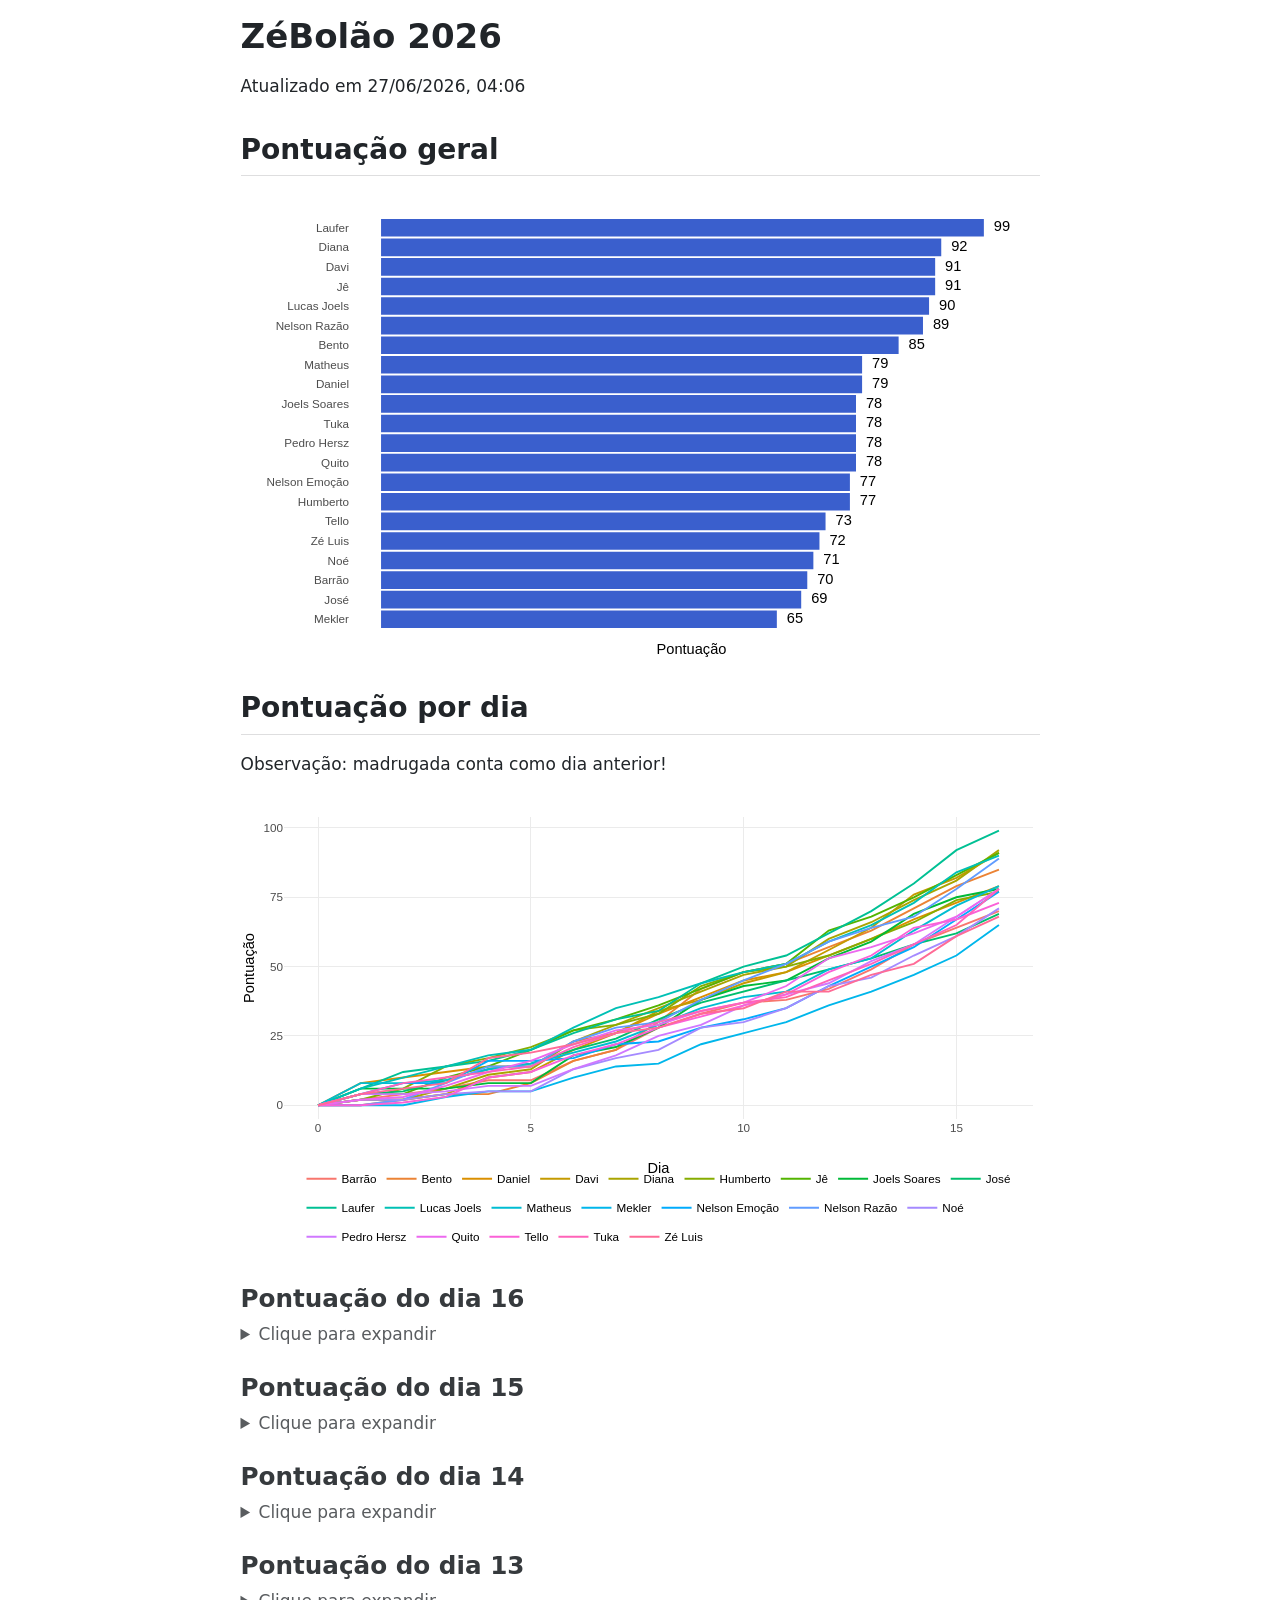
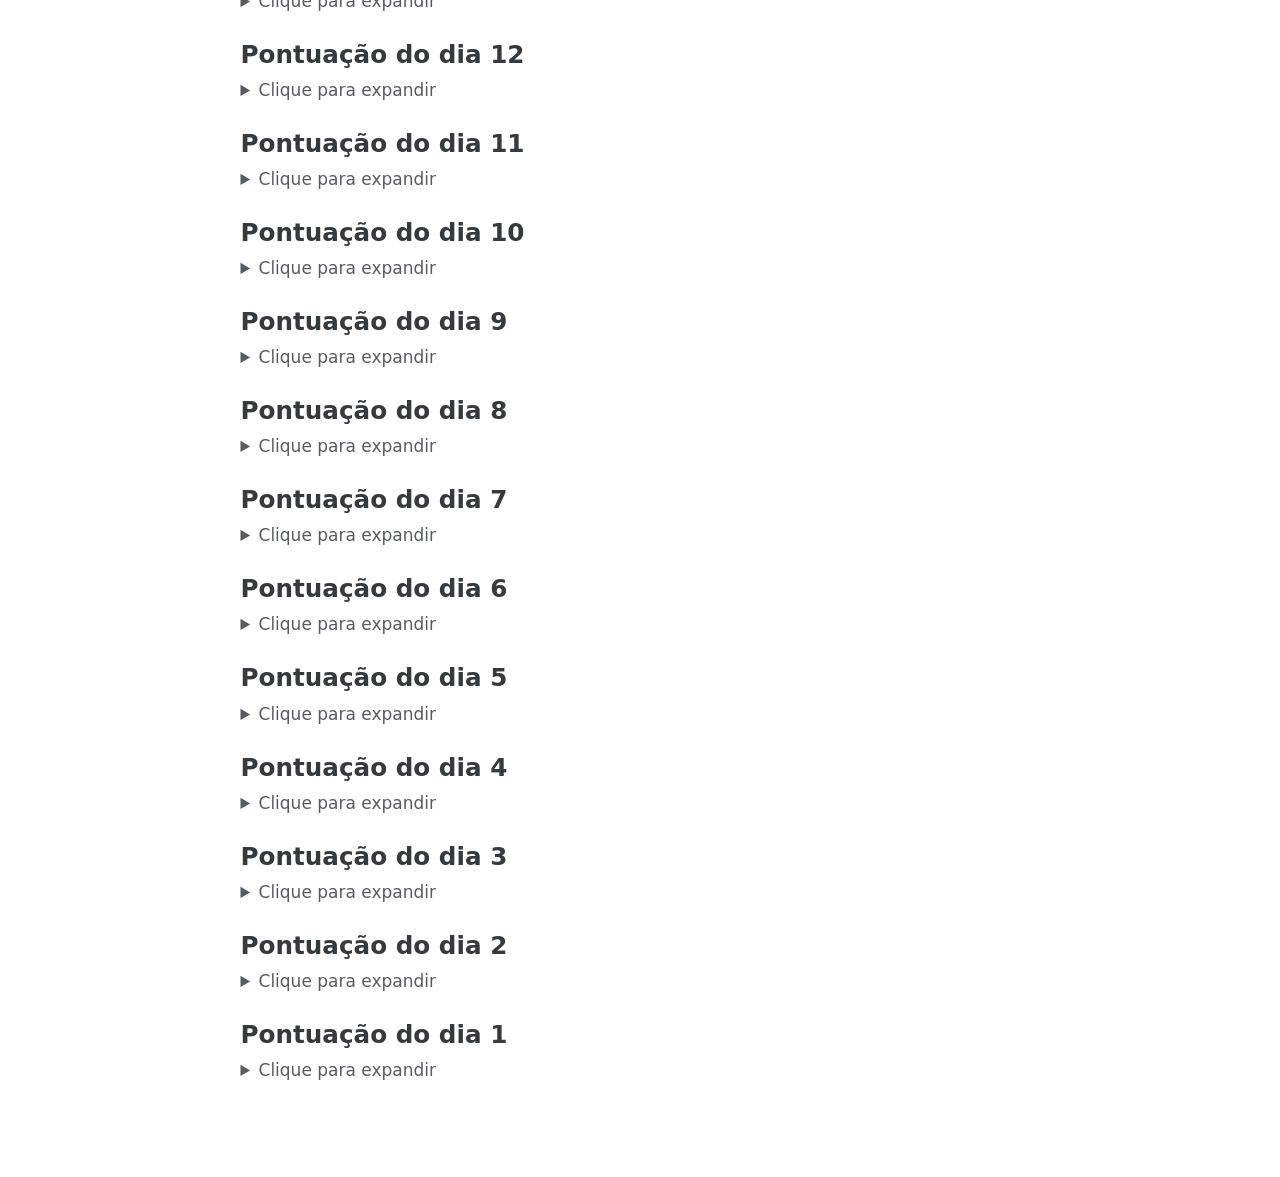
==== commit cfcea10f: "Built site for gh-pages" ====
--- a/home.html
+++ b/home.html
@@ -75,13 +75,13 @@
 </header>
 
 
-<p>Atualizado em 26/06/2026, 23:14</p>
+<p>Atualizado em 27/06/2026, 04:06</p>
 <section id="pontuação-geral" class="level2">
 <h2 class="anchored" data-anchor-id="pontuação-geral">Pontuação geral</h2>
 <div class="cell">
 <div class="cell-output-display">
-<div class="plotly html-widget html-fill-item" id="htmlwidget-5899a28502ff85c5bae4" style="width:100%;height:464px;"></div>
-<script type="application/json" data-for="htmlwidget-5899a28502ff85c5bae4">{"x":{"data":[{"orientation":"v","width":[98,89,89,89,87,86,84,78,78,77,76,73,73,72,72,71,69,69,68,68,60],"base":[20.550000000000001,19.550000000000001,18.550000000000001,17.550000000000001,16.550000000000001,15.550000000000001,14.550000000000001,13.550000000000001,12.550000000000001,11.550000000000001,10.550000000000001,9.5500000000000007,8.5500000000000007,7.5499999999999998,6.5499999999999998,5.5499999999999998,4.5499999999999998,3.5499999999999998,2.5499999999999998,1.55,0.55000000000000004],"x":[49,44.5,44.5,44.5,43.5,43,42,39,39,38.5,38,36.5,36.5,36,36,35.5,34.5,34.5,34,34,30],"y":[0.89999999999999858,0.89999999999999858,0.89999999999999858,0.89999999999999858,0.89999999999999858,0.89999999999999858,0.89999999999999858,0.89999999999999858,0.89999999999999858,0.89999999999999858,0.89999999999999858,0.89999999999999858,0.89999999999999858,0.89999999999999947,0.90000000000000036,0.90000000000000036,0.90000000000000036,0.90000000000000036,0.90000000000000036,0.90000000000000013,0.89999999999999991],"text":["pont: 98","pont: 89","pont: 89","pont: 89","pont: 87","pont: 86","pont: 84","pont: 78","pont: 78","pont: 77","pont: 76","pont: 73","pont: 73","pont: 72","pont: 72","pont: 71","pont: 69","pont: 69","pont: 68","pont: 68","pont: 60"],"type":"bar","textposition":"none","marker":{"autocolorscale":false,"color":"rgba(58,95,205,1)","line":{"width":1.8897637795275593,"color":"transparent"}},"showlegend":false,"xaxis":"x","yaxis":"y","hoverinfo":"text","frame":null},{"x":[100.94,91.939999999999998,91.939999999999998,91.939999999999998,89.939999999999998,88.939999999999998,86.939999999999998,80.939999999999998,80.939999999999998,79.939999999999998,78.939999999999998,75.939999999999998,75.939999999999998,74.939999999999998,74.939999999999998,73.939999999999998,71.939999999999998,71.939999999999998,70.939999999999998,70.939999999999998,62.939999999999998],"y":[21,20,19,18,17,16,15,14,13,12,11,10,9,8,7,6,5,4,3,2,1],"text":[98,89,89,89,87,86,84,78,78,77,76,73,73,72,72,71,69,69,68,68,60],"hovertext":["pont: 98","pont: 89","pont: 89","pont: 89","pont: 87","pont: 86","pont: 84","pont: 78","pont: 78","pont: 77","pont: 76","pont: 73","pont: 73","pont: 72","pont: 72","pont: 71","pont: 69","pont: 69","pont: 68","pont: 68","pont: 60"],"textfont":{"size":14.611872146118722,"color":"rgba(0,0,0,1)"},"type":"scatter","mode":"text","hoveron":"points","showlegend":false,"xaxis":"x","yaxis":"y","hoverinfo":"text","frame":null}],"layout":{"margin":{"t":23.305936073059364,"r":7.3059360730593621,"b":25.570776255707766,"l":86.940639269406418},"paper_bgcolor":"rgba(255,255,255,1)","font":{"color":"rgba(0,0,0,1)","family":"","size":14.611872146118724},"xaxis":{"domain":[0,1],"automargin":true,"type":"linear","autorange":false,"range":[-5.0470000000000006,105.98699999999999],"tickmode":"array","ticktext":["0","25","50","75","100"],"tickvals":[0,24.999999999999996,50,75,100],"categoryorder":"array","categoryarray":["0","25","50","75","100"],"nticks":null,"ticks":"","tickcolor":null,"ticklen":3.6529680365296811,"tickwidth":0,"showticklabels":false,"tickfont":{"color":null,"family":null,"size":0},"tickangle":-0,"showline":false,"linecolor":null,"linewidth":0,"showgrid":false,"gridcolor":null,"gridwidth":0,"zeroline":false,"anchor":"y","title":{"text":"Pontuação","font":{"color":"rgba(0,0,0,1)","family":"","size":14.611872146118724}},"hoverformat":".2f"},"yaxis":{"domain":[0,1],"automargin":true,"type":"linear","autorange":false,"range":[0.40000000000000002,21.600000000000001],"tickmode":"array","ticktext":["Mekler","José","Zé Luis","Noé","Barrão","Nelson Emoção","Tello","Quito","Pedro Hersz","Tuka","Humberto","Matheus","Daniel","Joels Soares","Bento","Nelson Razão","Diana","Jê","Davi","Lucas Joels","Laufer"],"tickvals":[1,2,3,4,5,6,7,8,9,10,11,12,13,14,14.999999999999998,15.999999999999998,17,18,19,20,21],"categoryorder":"array","categoryarray":["Mekler","José","Zé Luis","Noé","Barrão","Nelson Emoção","Tello","Quito","Pedro Hersz","Tuka","Humberto","Matheus","Daniel","Joels Soares","Bento","Nelson Razão","Diana","Jê","Davi","Lucas Joels","Laufer"],"nticks":null,"ticks":"","tickcolor":null,"ticklen":3.6529680365296811,"tickwidth":0,"showticklabels":true,"tickfont":{"color":"rgba(77,77,77,1)","family":"","size":11.68949771689498},"tickangle":-0,"showline":false,"linecolor":null,"linewidth":0,"showgrid":false,"gridcolor":null,"gridwidth":0,"zeroline":false,"anchor":"x","title":{"text":"","font":{"color":null,"family":null,"size":0}},"hoverformat":".2f"},"shapes":[],"showlegend":false,"legend":{"bgcolor":null,"bordercolor":null,"borderwidth":0,"font":{"color":"rgba(0,0,0,1)","family":"","size":11.68949771689498}},"hovermode":"closest","barmode":"relative"},"config":{"doubleClick":"reset","modeBarButtonsToAdd":["hoverclosest","hovercompare"],"showSendToCloud":false},"source":"A","attrs":{"15b563c50064":{"x":{},"y":{},"type":"bar"},"15b550ad88a8":{"x":{},"y":{},"label":{}}},"cur_data":"15b563c50064","visdat":{"15b563c50064":["function (y) ","x"],"15b550ad88a8":["function (y) ","x"]},"highlight":{"on":"plotly_click","persistent":false,"dynamic":false,"selectize":false,"opacityDim":0.20000000000000001,"selected":{"opacity":1},"debounce":0},"shinyEvents":["plotly_hover","plotly_click","plotly_selected","plotly_relayout","plotly_brushed","plotly_brushing","plotly_clickannotation","plotly_doubleclick","plotly_deselect","plotly_afterplot","plotly_sunburstclick"],"base_url":"https://plot.ly"},"evals":[],"jsHooks":[]}</script>
+<div class="plotly html-widget html-fill-item" id="htmlwidget-54ce0d7db766e376f8d5" style="width:100%;height:464px;"></div>
+<script type="application/json" data-for="htmlwidget-54ce0d7db766e376f8d5">{"x":{"data":[{"orientation":"v","width":[99,92,91,91,90,89,85,79,79,78,78,78,78,77,77,73,72,71,70,69,65],"base":[20.550000000000001,19.550000000000001,18.550000000000001,17.550000000000001,16.550000000000001,15.550000000000001,14.550000000000001,13.550000000000001,12.550000000000001,11.550000000000001,10.550000000000001,9.5500000000000007,8.5500000000000007,7.5499999999999998,6.5499999999999998,5.5499999999999998,4.5499999999999998,3.5499999999999998,2.5499999999999998,1.55,0.55000000000000004],"x":[49.5,46,45.5,45.5,45,44.5,42.5,39.5,39.5,39,39,39,39,38.5,38.5,36.5,36,35.5,35,34.5,32.5],"y":[0.89999999999999858,0.89999999999999858,0.89999999999999858,0.89999999999999858,0.89999999999999858,0.89999999999999858,0.89999999999999858,0.89999999999999858,0.89999999999999858,0.89999999999999858,0.89999999999999858,0.89999999999999858,0.89999999999999858,0.89999999999999947,0.90000000000000036,0.90000000000000036,0.90000000000000036,0.90000000000000036,0.90000000000000036,0.90000000000000013,0.89999999999999991],"text":["pont: 99","pont: 92","pont: 91","pont: 91","pont: 90","pont: 89","pont: 85","pont: 79","pont: 79","pont: 78","pont: 78","pont: 78","pont: 78","pont: 77","pont: 77","pont: 73","pont: 72","pont: 71","pont: 70","pont: 69","pont: 65"],"type":"bar","textposition":"none","marker":{"autocolorscale":false,"color":"rgba(58,95,205,1)","line":{"width":1.8897637795275593,"color":"transparent"}},"showlegend":false,"xaxis":"x","yaxis":"y","hoverinfo":"text","frame":null},{"x":[101.97,94.969999999999999,93.969999999999999,93.969999999999999,92.969999999999999,91.969999999999999,87.969999999999999,81.969999999999999,81.969999999999999,80.969999999999999,80.969999999999999,80.969999999999999,80.969999999999999,79.969999999999999,79.969999999999999,75.969999999999999,74.969999999999999,73.969999999999999,72.969999999999999,71.969999999999999,67.969999999999999],"y":[21,20,19,18,17,16,15,14,13,12,11,10,9,8,7,6,5,4,3,2,1],"text":[99,92,91,91,90,89,85,79,79,78,78,78,78,77,77,73,72,71,70,69,65],"hovertext":["pont: 99","pont: 92","pont: 91","pont: 91","pont: 90","pont: 89","pont: 85","pont: 79","pont: 79","pont: 78","pont: 78","pont: 78","pont: 78","pont: 77","pont: 77","pont: 73","pont: 72","pont: 71","pont: 70","pont: 69","pont: 65"],"textfont":{"size":14.611872146118722,"color":"rgba(0,0,0,1)"},"type":"scatter","mode":"text","hoveron":"points","showlegend":false,"xaxis":"x","yaxis":"y","hoverinfo":"text","frame":null}],"layout":{"margin":{"t":23.305936073059364,"r":7.3059360730593621,"b":25.570776255707766,"l":86.940639269406418},"paper_bgcolor":"rgba(255,255,255,1)","font":{"color":"rgba(0,0,0,1)","family":"","size":14.611872146118724},"xaxis":{"domain":[0,1],"automargin":true,"type":"linear","autorange":false,"range":[-5.0985000000000005,107.0685],"tickmode":"array","ticktext":["0","25","50","75","100"],"tickvals":[0,25,50,75,100],"categoryorder":"array","categoryarray":["0","25","50","75","100"],"nticks":null,"ticks":"","tickcolor":null,"ticklen":3.6529680365296811,"tickwidth":0,"showticklabels":false,"tickfont":{"color":null,"family":null,"size":0},"tickangle":-0,"showline":false,"linecolor":null,"linewidth":0,"showgrid":false,"gridcolor":null,"gridwidth":0,"zeroline":false,"anchor":"y","title":{"text":"Pontuação","font":{"color":"rgba(0,0,0,1)","family":"","size":14.611872146118724}},"hoverformat":".2f"},"yaxis":{"domain":[0,1],"automargin":true,"type":"linear","autorange":false,"range":[0.40000000000000002,21.600000000000001],"tickmode":"array","ticktext":["Mekler","José","Barrão","Noé","Zé Luis","Tello","Humberto","Nelson Emoção","Quito","Pedro Hersz","Tuka","Joels Soares","Daniel","Matheus","Bento","Nelson Razão","Lucas Joels","Jê","Davi","Diana","Laufer"],"tickvals":[1,2,3,4,5,6,7,8,9,10,11,12,13,14,14.999999999999998,15.999999999999998,17,18,19,20,21],"categoryorder":"array","categoryarray":["Mekler","José","Barrão","Noé","Zé Luis","Tello","Humberto","Nelson Emoção","Quito","Pedro Hersz","Tuka","Joels Soares","Daniel","Matheus","Bento","Nelson Razão","Lucas Joels","Jê","Davi","Diana","Laufer"],"nticks":null,"ticks":"","tickcolor":null,"ticklen":3.6529680365296811,"tickwidth":0,"showticklabels":true,"tickfont":{"color":"rgba(77,77,77,1)","family":"","size":11.68949771689498},"tickangle":-0,"showline":false,"linecolor":null,"linewidth":0,"showgrid":false,"gridcolor":null,"gridwidth":0,"zeroline":false,"anchor":"x","title":{"text":"","font":{"color":null,"family":null,"size":0}},"hoverformat":".2f"},"shapes":[],"showlegend":false,"legend":{"bgcolor":null,"bordercolor":null,"borderwidth":0,"font":{"color":"rgba(0,0,0,1)","family":"","size":11.68949771689498}},"hovermode":"closest","barmode":"relative"},"config":{"doubleClick":"reset","modeBarButtonsToAdd":["hoverclosest","hovercompare"],"showSendToCloud":false},"source":"A","attrs":{"15d12e4e2917":{"x":{},"y":{},"type":"bar"},"15d120af92bb":{"x":{},"y":{},"label":{}}},"cur_data":"15d12e4e2917","visdat":{"15d12e4e2917":["function (y) ","x"],"15d120af92bb":["function (y) ","x"]},"highlight":{"on":"plotly_click","persistent":false,"dynamic":false,"selectize":false,"opacityDim":0.20000000000000001,"selected":{"opacity":1},"debounce":0},"shinyEvents":["plotly_hover","plotly_click","plotly_selected","plotly_relayout","plotly_brushed","plotly_brushing","plotly_clickannotation","plotly_doubleclick","plotly_deselect","plotly_afterplot","plotly_sunburstclick"],"base_url":"https://plot.ly"},"evals":[],"jsHooks":[]}</script>
 </div>
 </div>
 </section>
@@ -90,8 +90,8 @@
 <p>Observação: madrugada conta como dia anterior!</p>
 <div class="cell">
 <div class="cell-output-display">
-<div class="plotly html-widget html-fill-item" id="htmlwidget-02aaa53f9dc5537676ff" style="width:100%;height:464px;"></div>
-<script type="application/json" data-for="htmlwidget-02aaa53f9dc5537676ff">{"x":{"data":[{"x":[0,1,2,3,4,5,6,7,8,9,10,11,12,13,14,15,16],"y":[0,2,4,6,9,9,16,20,28,33,37,38,42,49,58,64,69],"text":["dia:  0<br />pontacum:  0<br />nome: Barrão","dia:  1<br />pontacum:  2<br />nome: Barrão","dia:  2<br />pontacum:  4<br />nome: Barrão","dia:  3<br />pontacum:  6<br />nome: Barrão","dia:  4<br />pontacum:  9<br />nome: Barrão","dia:  5<br />pontacum:  9<br />nome: Barrão","dia:  6<br />pontacum: 16<br />nome: Barrão","dia:  7<br />pontacum: 20<br />nome: Barrão","dia:  8<br />pontacum: 28<br />nome: Barrão","dia:  9<br />pontacum: 33<br />nome: Barrão","dia: 10<br />pontacum: 37<br />nome: Barrão","dia: 11<br />pontacum: 38<br />nome: Barrão","dia: 12<br />pontacum: 42<br />nome: Barrão","dia: 13<br />pontacum: 49<br />nome: Barrão","dia: 14<br />pontacum: 58<br />nome: Barrão","dia: 15<br />pontacum: 64<br />nome: Barrão","dia: 16<br />pontacum: 69<br />nome: Barrão"],"type":"scatter","mode":"lines","line":{"width":1.8897637795275593,"color":"rgba(248,118,109,1)","dash":"solid"},"hoveron":"points","name":"Barrão","legendgroup":"Barrão","showlegend":true,"xaxis":"x","yaxis":"y","hoverinfo":"text","frame":null},{"x":[0,1,2,3,4,5,6,7,8,9,10,11,12,13,14,15,16],"y":[0,0,2,4,4,8,16,20,30,42,48,51,57,63,71,79,84],"text":["dia:  0<br />pontacum:  0<br />nome: Bento","dia:  1<br />pontacum:  0<br />nome: Bento","dia:  2<br />pontacum:  2<br />nome: Bento","dia:  3<br />pontacum:  4<br />nome: Bento","dia:  4<br />pontacum:  4<br />nome: Bento","dia:  5<br />pontacum:  8<br />nome: Bento","dia:  6<br />pontacum: 16<br />nome: Bento","dia:  7<br />pontacum: 20<br />nome: Bento","dia:  8<br />pontacum: 30<br />nome: Bento","dia:  9<br />pontacum: 42<br />nome: Bento","dia: 10<br />pontacum: 48<br />nome: Bento","dia: 11<br />pontacum: 51<br />nome: Bento","dia: 12<br />pontacum: 57<br />nome: Bento","dia: 13<br />pontacum: 63<br />nome: Bento","dia: 14<br />pontacum: 71<br />nome: Bento","dia: 15<br />pontacum: 79<br />nome: Bento","dia: 16<br />pontacum: 84<br />nome: Bento"],"type":"scatter","mode":"lines","line":{"width":1.8897637795275593,"color":"rgba(235,131,53,1)","dash":"solid"},"hoveron":"points","name":"Bento","legendgroup":"Bento","showlegend":true,"xaxis":"x","yaxis":"y","hoverinfo":"text","frame":null},{"x":[0,1,2,3,4,5,6,7,8,9,10,11,12,13,14,15,16],"y":[0,8,10,12,14,14,23,26,33,39,45,48,54,60,67,73,78],"text":["dia:  0<br />pontacum:  0<br />nome: Daniel","dia:  1<br />pontacum:  8<br />nome: Daniel","dia:  2<br />pontacum: 10<br />nome: Daniel","dia:  3<br />pontacum: 12<br />nome: Daniel","dia:  4<br />pontacum: 14<br />nome: Daniel","dia:  5<br />pontacum: 14<br />nome: Daniel","dia:  6<br />pontacum: 23<br />nome: Daniel","dia:  7<br />pontacum: 26<br />nome: Daniel","dia:  8<br />pontacum: 33<br />nome: Daniel","dia:  9<br />pontacum: 39<br />nome: Daniel","dia: 10<br />pontacum: 45<br />nome: Daniel","dia: 11<br />pontacum: 48<br />nome: Daniel","dia: 12<br />pontacum: 54<br />nome: Daniel","dia: 13<br />pontacum: 60<br />nome: Daniel","dia: 14<br />pontacum: 67<br />nome: Daniel","dia: 15<br />pontacum: 73<br />nome: Daniel","dia: 16<br />pontacum: 78<br />nome: Daniel"],"type":"scatter","mode":"lines","line":{"width":1.8897637795275593,"color":"rgba(218,143,0,1)","dash":"solid"},"hoveron":"points","name":"Daniel","legendgroup":"Daniel","showlegend":true,"xaxis":"x","yaxis":"y","hoverinfo":"text","frame":null},{"x":[0,1,2,3,4,5,6,7,8,9,10,11,12,13,14,15,16],"y":[0,2,2,4,10,12,20,26,34,38,44,48,56,64,76,82,89],"text":["dia:  0<br />pontacum:  0<br />nome: Davi","dia:  1<br />pontacum:  2<br />nome: Davi","dia:  2<br />pontacum:  2<br />nome: Davi","dia:  3<br />pontacum:  4<br />nome: Davi","dia:  4<br />pontacum: 10<br />nome: Davi","dia:  5<br />pontacum: 12<br />nome: Davi","dia:  6<br />pontacum: 20<br />nome: Davi","dia:  7<br />pontacum: 26<br />nome: Davi","dia:  8<br />pontacum: 34<br />nome: Davi","dia:  9<br />pontacum: 38<br />nome: Davi","dia: 10<br />pontacum: 44<br />nome: Davi","dia: 11<br />pontacum: 48<br />nome: Davi","dia: 12<br />pontacum: 56<br />nome: Davi","dia: 13<br />pontacum: 64<br />nome: Davi","dia: 14<br />pontacum: 76<br />nome: Davi","dia: 15<br />pontacum: 82<br />nome: Davi","dia: 16<br />pontacum: 89<br />nome: Davi"],"type":"scatter","mode":"lines","line":{"width":1.8897637795275593,"color":"rgba(196,154,0,1)","dash":"solid"},"hoveron":"points","name":"Davi","legendgroup":"Davi","showlegend":true,"xaxis":"x","yaxis":"y","hoverinfo":"text","frame":null},{"x":[0,1,2,3,4,5,6,7,8,9,10,11,12,13,14,15,16],"y":[0,2,2,6,11,13,23,29,35,41,47,50,60,66,74,81,87],"text":["dia:  0<br />pontacum:  0<br />nome: Diana","dia:  1<br />pontacum:  2<br />nome: Diana","dia:  2<br />pontacum:  2<br />nome: Diana","dia:  3<br />pontacum:  6<br />nome: Diana","dia:  4<br />pontacum: 11<br />nome: Diana","dia:  5<br />pontacum: 13<br />nome: Diana","dia:  6<br />pontacum: 23<br />nome: Diana","dia:  7<br />pontacum: 29<br />nome: Diana","dia:  8<br />pontacum: 35<br />nome: Diana","dia:  9<br />pontacum: 41<br />nome: Diana","dia: 10<br />pontacum: 47<br />nome: Diana","dia: 11<br />pontacum: 50<br />nome: Diana","dia: 12<br />pontacum: 60<br />nome: Diana","dia: 13<br />pontacum: 66<br />nome: Diana","dia: 14<br />pontacum: 74<br />nome: Diana","dia: 15<br />pontacum: 81<br />nome: Diana","dia: 16<br />pontacum: 87<br />nome: Diana"],"type":"scatter","mode":"lines","line":{"width":1.8897637795275593,"color":"rgba(169,164,0,1)","dash":"solid"},"hoveron":"points","name":"Diana","legendgroup":"Diana","showlegend":true,"xaxis":"x","yaxis":"y","hoverinfo":"text","frame":null},{"x":[0,1,2,3,4,5,6,7,8,9,10,11,12,13,14,15,16],"y":[0,2,6,14,17,21,27,29,33,43,48,50,54,60,66,74,76],"text":["dia:  0<br />pontacum:  0<br />nome: Humberto","dia:  1<br />pontacum:  2<br />nome: Humberto","dia:  2<br />pontacum:  6<br />nome: Humberto","dia:  3<br />pontacum: 14<br />nome: Humberto","dia:  4<br />pontacum: 17<br />nome: Humberto","dia:  5<br />pontacum: 21<br />nome: Humberto","dia:  6<br />pontacum: 27<br />nome: Humberto","dia:  7<br />pontacum: 29<br />nome: Humberto","dia:  8<br />pontacum: 33<br />nome: Humberto","dia:  9<br />pontacum: 43<br />nome: Humberto","dia: 10<br />pontacum: 48<br />nome: Humberto","dia: 11<br />pontacum: 50<br />nome: Humberto","dia: 12<br />pontacum: 54<br />nome: Humberto","dia: 13<br />pontacum: 60<br />nome: Humberto","dia: 14<br />pontacum: 66<br />nome: Humberto","dia: 15<br />pontacum: 74<br />nome: Humberto","dia: 16<br />pontacum: 76<br />nome: Humberto"],"type":"scatter","mode":"lines","line":{"width":1.8897637795275593,"color":"rgba(134,172,0,1)","dash":"solid"},"hoveron":"points","name":"Humberto","legendgroup":"Humberto","showlegend":true,"xaxis":"x","yaxis":"y","hoverinfo":"text","frame":null},{"x":[0,1,2,3,4,5,6,7,8,9,10,11,12,13,14,15,16],"y":[0,4,4,10,14,20,27,31,36,42,48,51,63,68,75,83,89],"text":["dia:  0<br />pontacum:  0<br />nome: Jê","dia:  1<br />pontacum:  4<br />nome: Jê","dia:  2<br />pontacum:  4<br />nome: Jê","dia:  3<br />pontacum: 10<br />nome: Jê","dia:  4<br />pontacum: 14<br />nome: Jê","dia:  5<br />pontacum: 20<br />nome: Jê","dia:  6<br />pontacum: 27<br />nome: Jê","dia:  7<br />pontacum: 31<br />nome: Jê","dia:  8<br />pontacum: 36<br />nome: Jê","dia:  9<br />pontacum: 42<br />nome: Jê","dia: 10<br />pontacum: 48<br />nome: Jê","dia: 11<br />pontacum: 51<br />nome: Jê","dia: 12<br />pontacum: 63<br />nome: Jê","dia: 13<br />pontacum: 68<br />nome: Jê","dia: 14<br />pontacum: 75<br />nome: Jê","dia: 15<br />pontacum: 83<br />nome: Jê","dia: 16<br />pontacum: 89<br />nome: Jê"],"type":"scatter","mode":"lines","line":{"width":1.8897637795275593,"color":"rgba(83,180,0,1)","dash":"solid"},"hoveron":"points","name":"Jê","legendgroup":"Jê","showlegend":true,"xaxis":"x","yaxis":"y","hoverinfo":"text","frame":null},{"x":[0,1,2,3,4,5,6,7,8,9,10,11,12,13,14,15,16],"y":[0,6,6,6,8,8,18,21,28,38,43,45,53,59,69,75,78],"text":["dia:  0<br />pontacum:  0<br />nome: Joels Soares","dia:  1<br />pontacum:  6<br />nome: Joels Soares","dia:  2<br />pontacum:  6<br />nome: Joels Soares","dia:  3<br />pontacum:  6<br />nome: Joels Soares","dia:  4<br />pontacum:  8<br />nome: Joels Soares","dia:  5<br />pontacum:  8<br />nome: Joels Soares","dia:  6<br />pontacum: 18<br />nome: Joels Soares","dia:  7<br />pontacum: 21<br />nome: Joels Soares","dia:  8<br />pontacum: 28<br />nome: Joels Soares","dia:  9<br />pontacum: 38<br />nome: Joels Soares","dia: 10<br />pontacum: 43<br />nome: Joels Soares","dia: 11<br />pontacum: 45<br />nome: Joels Soares","dia: 12<br />pontacum: 53<br />nome: Joels Soares","dia: 13<br />pontacum: 59<br />nome: Joels Soares","dia: 14<br />pontacum: 69<br />nome: Joels Soares","dia: 15<br />pontacum: 75<br />nome: Joels Soares","dia: 16<br />pontacum: 78<br />nome: Joels Soares"],"type":"scatter","mode":"lines","line":{"width":1.8897637795275593,"color":"rgba(0,186,56,1)","dash":"solid"},"hoveron":"points","name":"Joels Soares","legendgroup":"Joels Soares","showlegend":true,"xaxis":"x","yaxis":"y","hoverinfo":"text","frame":null},{"x":[0,1,2,3,4,5,6,7,8,9,10,11,12,13,14,15,16],"y":[0,4,5,9,13,15,20,24,31,37,41,45,49,53,58,62,68],"text":["dia:  0<br />pontacum:  0<br />nome: José","dia:  1<br />pontacum:  4<br />nome: José","dia:  2<br />pontacum:  5<br />nome: José","dia:  3<br />pontacum:  9<br />nome: José","dia:  4<br />pontacum: 13<br />nome: José","dia:  5<br />pontacum: 15<br />nome: José","dia:  6<br />pontacum: 20<br />nome: José","dia:  7<br />pontacum: 24<br />nome: José","dia:  8<br />pontacum: 31<br />nome: José","dia:  9<br />pontacum: 37<br />nome: José","dia: 10<br />pontacum: 41<br />nome: José","dia: 11<br />pontacum: 45<br />nome: José","dia: 12<br />pontacum: 49<br />nome: José","dia: 13<br />pontacum: 53<br />nome: José","dia: 14<br />pontacum: 58<br />nome: José","dia: 15<br />pontacum: 62<br />nome: José","dia: 16<br />pontacum: 68<br />nome: José"],"type":"scatter","mode":"lines","line":{"width":1.8897637795275593,"color":"rgba(0,190,109,1)","dash":"solid"},"hoveron":"points","name":"José","legendgroup":"José","showlegend":true,"xaxis":"x","yaxis":"y","hoverinfo":"text","frame":null},{"x":[0,1,2,3,4,5,6,7,8,9,10,11,12,13,14,15,16],"y":[0,6,12,14,16,20,26,31,34,44,50,54,62,70,80,92,98],"text":["dia:  0<br />pontacum:  0<br />nome: Laufer","dia:  1<br />pontacum:  6<br />nome: Laufer","dia:  2<br />pontacum: 12<br />nome: Laufer","dia:  3<br />pontacum: 14<br />nome: Laufer","dia:  4<br />pontacum: 16<br />nome: Laufer","dia:  5<br />pontacum: 20<br />nome: Laufer","dia:  6<br />pontacum: 26<br />nome: Laufer","dia:  7<br />pontacum: 31<br />nome: Laufer","dia:  8<br />pontacum: 34<br />nome: Laufer","dia:  9<br />pontacum: 44<br />nome: Laufer","dia: 10<br />pontacum: 50<br />nome: Laufer","dia: 11<br />pontacum: 54<br />nome: Laufer","dia: 12<br />pontacum: 62<br />nome: Laufer","dia: 13<br />pontacum: 70<br />nome: Laufer","dia: 14<br />pontacum: 80<br />nome: Laufer","dia: 15<br />pontacum: 92<br />nome: Laufer","dia: 16<br />pontacum: 98<br />nome: Laufer"],"type":"scatter","mode":"lines","line":{"width":1.8897637795275593,"color":"rgba(0,192,148,1)","dash":"solid"},"hoveron":"points","name":"Laufer","legendgroup":"Laufer","showlegend":true,"xaxis":"x","yaxis":"y","hoverinfo":"text","frame":null},{"x":[0,1,2,3,4,5,6,7,8,9,10,11,12,13,14,15,16],"y":[0,6,10,14,18,20,28,35,39,44,48,51,59,65,73,84,89],"text":["dia:  0<br />pontacum:  0<br />nome: Lucas Joels","dia:  1<br />pontacum:  6<br />nome: Lucas Joels","dia:  2<br />pontacum: 10<br />nome: Lucas Joels","dia:  3<br />pontacum: 14<br />nome: Lucas Joels","dia:  4<br />pontacum: 18<br />nome: Lucas Joels","dia:  5<br />pontacum: 20<br />nome: Lucas Joels","dia:  6<br />pontacum: 28<br />nome: Lucas Joels","dia:  7<br />pontacum: 35<br />nome: Lucas Joels","dia:  8<br />pontacum: 39<br />nome: Lucas Joels","dia:  9<br />pontacum: 44<br />nome: Lucas Joels","dia: 10<br />pontacum: 48<br />nome: Lucas Joels","dia: 11<br />pontacum: 51<br />nome: Lucas Joels","dia: 12<br />pontacum: 59<br />nome: Lucas Joels","dia: 13<br />pontacum: 65<br />nome: Lucas Joels","dia: 14<br />pontacum: 73<br />nome: Lucas Joels","dia: 15<br />pontacum: 84<br />nome: Lucas Joels","dia: 16<br />pontacum: 89<br />nome: Lucas Joels"],"type":"scatter","mode":"lines","line":{"width":1.8897637795275593,"color":"rgba(0,192,181,1)","dash":"solid"},"hoveron":"points","name":"Lucas Joels","legendgroup":"Lucas Joels","showlegend":true,"xaxis":"x","yaxis":"y","hoverinfo":"text","frame":null},{"x":[0,1,2,3,4,5,6,7,8,9,10,11,12,13,14,15,16],"y":[0,8,8,9,13,15,19,23,29,35,39,41,49,53,63,72,77],"text":["dia:  0<br />pontacum:  0<br />nome: Matheus","dia:  1<br />pontacum:  8<br />nome: Matheus","dia:  2<br />pontacum:  8<br />nome: Matheus","dia:  3<br />pontacum:  9<br />nome: Matheus","dia:  4<br />pontacum: 13<br />nome: Matheus","dia:  5<br />pontacum: 15<br />nome: Matheus","dia:  6<br />pontacum: 19<br />nome: Matheus","dia:  7<br />pontacum: 23<br />nome: Matheus","dia:  8<br />pontacum: 29<br />nome: Matheus","dia:  9<br />pontacum: 35<br />nome: Matheus","dia: 10<br />pontacum: 39<br />nome: Matheus","dia: 11<br />pontacum: 41<br />nome: Matheus","dia: 12<br />pontacum: 49<br />nome: Matheus","dia: 13<br />pontacum: 53<br />nome: Matheus","dia: 14<br />pontacum: 63<br />nome: Matheus","dia: 15<br />pontacum: 72<br />nome: Matheus","dia: 16<br />pontacum: 77<br />nome: Matheus"],"type":"scatter","mode":"lines","line":{"width":1.8897637795275593,"color":"rgba(0,189,210,1)","dash":"solid"},"hoveron":"points","name":"Matheus","legendgroup":"Matheus","showlegend":true,"xaxis":"x","yaxis":"y","hoverinfo":"text","frame":null},{"x":[0,1,2,3,4,5,6,7,8,9,10,11,12,13,14,15,16],"y":[0,0,0,3,5,5,10,14,15,22,26,30,36,41,47,54,60],"text":["dia:  0<br />pontacum:  0<br />nome: Mekler","dia:  1<br />pontacum:  0<br />nome: Mekler","dia:  2<br />pontacum:  0<br />nome: Mekler","dia:  3<br />pontacum:  3<br />nome: Mekler","dia:  4<br />pontacum:  5<br />nome: Mekler","dia:  5<br />pontacum:  5<br />nome: Mekler","dia:  6<br />pontacum: 10<br />nome: Mekler","dia:  7<br />pontacum: 14<br />nome: Mekler","dia:  8<br />pontacum: 15<br />nome: Mekler","dia:  9<br />pontacum: 22<br />nome: Mekler","dia: 10<br />pontacum: 26<br />nome: Mekler","dia: 11<br />pontacum: 30<br />nome: Mekler","dia: 12<br />pontacum: 36<br />nome: Mekler","dia: 13<br />pontacum: 41<br />nome: Mekler","dia: 14<br />pontacum: 47<br />nome: Mekler","dia: 15<br />pontacum: 54<br />nome: Mekler","dia: 16<br />pontacum: 60<br />nome: Mekler"],"type":"scatter","mode":"lines","line":{"width":1.8897637795275593,"color":"rgba(0,182,235,1)","dash":"solid"},"hoveron":"points","name":"Mekler","legendgroup":"Mekler","showlegend":true,"xaxis":"x","yaxis":"y","hoverinfo":"text","frame":null},{"x":[0,1,2,3,4,5,6,7,8,9,10,11,12,13,14,15,16],"y":[0,4,8,8,16,16,17,22,23,28,31,35,43,50,57,67,71],"text":["dia:  0<br />pontacum:  0<br />nome: Nelson Emoção","dia:  1<br />pontacum:  4<br />nome: Nelson Emoção","dia:  2<br />pontacum:  8<br />nome: Nelson Emoção","dia:  3<br />pontacum:  8<br />nome: Nelson Emoção","dia:  4<br />pontacum: 16<br />nome: Nelson Emoção","dia:  5<br />pontacum: 16<br />nome: Nelson Emoção","dia:  6<br />pontacum: 17<br />nome: Nelson Emoção","dia:  7<br />pontacum: 22<br />nome: Nelson Emoção","dia:  8<br />pontacum: 23<br />nome: Nelson Emoção","dia:  9<br />pontacum: 28<br />nome: Nelson Emoção","dia: 10<br />pontacum: 31<br />nome: Nelson Emoção","dia: 11<br />pontacum: 35<br />nome: Nelson Emoção","dia: 12<br />pontacum: 43<br />nome: Nelson Emoção","dia: 13<br />pontacum: 50<br />nome: Nelson Emoção","dia: 14<br />pontacum: 57<br />nome: Nelson Emoção","dia: 15<br />pontacum: 67<br />nome: Nelson Emoção","dia: 16<br />pontacum: 71<br />nome: Nelson Emoção"],"type":"scatter","mode":"lines","line":{"width":1.8897637795275593,"color":"rgba(0,171,253,1)","dash":"solid"},"hoveron":"points","name":"Nelson Emoção","legendgroup":"Nelson Emoção","showlegend":true,"xaxis":"x","yaxis":"y","hoverinfo":"text","frame":null},{"x":[0,1,2,3,4,5,6,7,8,9,10,11,12,13,14,15,16],"y":[0,0,2,8,14,14,23,28,30,38,45,51,59,64,68,78,86],"text":["dia:  0<br />pontacum:  0<br />nome: Nelson Razão","dia:  1<br />pontacum:  0<br />nome: Nelson Razão","dia:  2<br />pontacum:  2<br />nome: Nelson Razão","dia:  3<br />pontacum:  8<br />nome: Nelson Razão","dia:  4<br />pontacum: 14<br />nome: Nelson Razão","dia:  5<br />pontacum: 14<br />nome: Nelson Razão","dia:  6<br />pontacum: 23<br />nome: Nelson Razão","dia:  7<br />pontacum: 28<br />nome: Nelson Razão","dia:  8<br />pontacum: 30<br />nome: Nelson Razão","dia:  9<br />pontacum: 38<br />nome: Nelson Razão","dia: 10<br />pontacum: 45<br />nome: Nelson Razão","dia: 11<br />pontacum: 51<br />nome: Nelson Razão","dia: 12<br />pontacum: 59<br />nome: Nelson Razão","dia: 13<br />pontacum: 64<br />nome: Nelson Razão","dia: 14<br />pontacum: 68<br />nome: Nelson Razão","dia: 15<br />pontacum: 78<br />nome: Nelson Razão","dia: 16<br />pontacum: 86<br />nome: Nelson Razão"],"type":"scatter","mode":"lines","line":{"width":1.8897637795275593,"color":"rgba(97,156,255,1)","dash":"solid"},"hoveron":"points","name":"Nelson Razão","legendgroup":"Nelson Razão","showlegend":true,"xaxis":"x","yaxis":"y","hoverinfo":"text","frame":null},{"x":[0,1,2,3,4,5,6,7,8,9,10,11,12,13,14,15,16],"y":[0,2,2,4,5,5,13,17,20,28,30,35,43,46,54,61,69],"text":["dia:  0<br />pontacum:  0<br />nome: Noé","dia:  1<br />pontacum:  2<br />nome: Noé","dia:  2<br />pontacum:  2<br />nome: Noé","dia:  3<br />pontacum:  4<br />nome: Noé","dia:  4<br />pontacum:  5<br />nome: Noé","dia:  5<br />pontacum:  5<br />nome: Noé","dia:  6<br />pontacum: 13<br />nome: Noé","dia:  7<br />pontacum: 17<br />nome: Noé","dia:  8<br />pontacum: 20<br />nome: Noé","dia:  9<br />pontacum: 28<br />nome: Noé","dia: 10<br />pontacum: 30<br />nome: Noé","dia: 11<br />pontacum: 35<br />nome: Noé","dia: 12<br />pontacum: 43<br />nome: Noé","dia: 13<br />pontacum: 46<br />nome: Noé","dia: 14<br />pontacum: 54<br />nome: Noé","dia: 15<br />pontacum: 61<br />nome: Noé","dia: 16<br />pontacum: 69<br />nome: Noé"],"type":"scatter","mode":"lines","line":{"width":1.8897637795275593,"color":"rgba(165,138,255,1)","dash":"solid"},"hoveron":"points","name":"Noé","legendgroup":"Noé","showlegend":true,"xaxis":"x","yaxis":"y","hoverinfo":"text","frame":null},{"x":[0,1,2,3,4,5,6,7,8,9,10,11,12,13,14,15,16],"y":[0,4,4,5,7,7,13,18,25,29,36,40,44,52,58,68,73],"text":["dia:  0<br />pontacum:  0<br />nome: Pedro Hersz","dia:  1<br />pontacum:  4<br />nome: Pedro Hersz","dia:  2<br />pontacum:  4<br />nome: Pedro Hersz","dia:  3<br />pontacum:  5<br />nome: Pedro Hersz","dia:  4<br />pontacum:  7<br />nome: Pedro Hersz","dia:  5<br />pontacum:  7<br />nome: Pedro Hersz","dia:  6<br />pontacum: 13<br />nome: Pedro Hersz","dia:  7<br />pontacum: 18<br />nome: Pedro Hersz","dia:  8<br />pontacum: 25<br />nome: Pedro Hersz","dia:  9<br />pontacum: 29<br />nome: Pedro Hersz","dia: 10<br />pontacum: 36<br />nome: Pedro Hersz","dia: 11<br />pontacum: 40<br />nome: Pedro Hersz","dia: 12<br />pontacum: 44<br />nome: Pedro Hersz","dia: 13<br />pontacum: 52<br />nome: Pedro Hersz","dia: 14<br />pontacum: 58<br />nome: Pedro Hersz","dia: 15<br />pontacum: 68<br />nome: Pedro Hersz","dia: 16<br />pontacum: 73<br />nome: Pedro Hersz"],"type":"scatter","mode":"lines","line":{"width":1.8897637795275593,"color":"rgba(208,120,255,1)","dash":"solid"},"hoveron":"points","name":"Pedro Hersz","legendgroup":"Pedro Hersz","showlegend":true,"xaxis":"x","yaxis":"y","hoverinfo":"text","frame":null},{"x":[0,1,2,3,4,5,6,7,8,9,10,11,12,13,14,15,16],"y":[0,2,3,7,12,16,22,27,29,34,37,43,53,57,62,68,72],"text":["dia:  0<br />pontacum:  0<br />nome: Quito","dia:  1<br />pontacum:  2<br />nome: Quito","dia:  2<br />pontacum:  3<br />nome: Quito","dia:  3<br />pontacum:  7<br />nome: Quito","dia:  4<br />pontacum: 12<br />nome: Quito","dia:  5<br />pontacum: 16<br />nome: Quito","dia:  6<br />pontacum: 22<br />nome: Quito","dia:  7<br />pontacum: 27<br />nome: Quito","dia:  8<br />pontacum: 29<br />nome: Quito","dia:  9<br />pontacum: 34<br />nome: Quito","dia: 10<br />pontacum: 37<br />nome: Quito","dia: 11<br />pontacum: 43<br />nome: Quito","dia: 12<br />pontacum: 53<br />nome: Quito","dia: 13<br />pontacum: 57<br />nome: Quito","dia: 14<br />pontacum: 62<br />nome: Quito","dia: 15<br />pontacum: 68<br />nome: Quito","dia: 16<br />pontacum: 72<br />nome: Quito"],"type":"scatter","mode":"lines","line":{"width":1.8897637795275593,"color":"rgba(236,105,239,1)","dash":"solid"},"hoveron":"points","name":"Quito","legendgroup":"Quito","showlegend":true,"xaxis":"x","yaxis":"y","hoverinfo":"text","frame":null},{"x":[0,1,2,3,4,5,6,7,8,9,10,11,12,13,14,15,16],"y":[0,0,1,3,10,12,18,22,28,32,36,40,48,54,64,67,72],"text":["dia:  0<br />pontacum:  0<br />nome: Tello","dia:  1<br />pontacum:  0<br />nome: Tello","dia:  2<br />pontacum:  1<br />nome: Tello","dia:  3<br />pontacum:  3<br />nome: Tello","dia:  4<br />pontacum: 10<br />nome: Tello","dia:  5<br />pontacum: 12<br />nome: Tello","dia:  6<br />pontacum: 18<br />nome: Tello","dia:  7<br />pontacum: 22<br />nome: Tello","dia:  8<br />pontacum: 28<br />nome: Tello","dia:  9<br />pontacum: 32<br />nome: Tello","dia: 10<br />pontacum: 36<br />nome: Tello","dia: 11<br />pontacum: 40<br />nome: Tello","dia: 12<br />pontacum: 48<br />nome: Tello","dia: 13<br />pontacum: 54<br />nome: Tello","dia: 14<br />pontacum: 64<br />nome: Tello","dia: 15<br />pontacum: 67<br />nome: Tello","dia: 16<br />pontacum: 72<br />nome: Tello"],"type":"scatter","mode":"lines","line":{"width":1.8897637795275593,"color":"rgba(251,97,215,1)","dash":"solid"},"hoveron":"points","name":"Tello","legendgroup":"Tello","showlegend":true,"xaxis":"x","yaxis":"y","hoverinfo":"text","frame":null},{"x":[0,1,2,3,4,5,6,7,8,9,10,11,12,13,14,15,16],"y":[0,4,8,10,12,14,21,26,30,34,37,39,45,51,58,65,73],"text":["dia:  0<br />pontacum:  0<br />nome: Tuka","dia:  1<br />pontacum:  4<br />nome: Tuka","dia:  2<br />pontacum:  8<br />nome: Tuka","dia:  3<br />pontacum: 10<br />nome: Tuka","dia:  4<br />pontacum: 12<br />nome: Tuka","dia:  5<br />pontacum: 14<br />nome: Tuka","dia:  6<br />pontacum: 21<br />nome: Tuka","dia:  7<br />pontacum: 26<br />nome: Tuka","dia:  8<br />pontacum: 30<br />nome: Tuka","dia:  9<br />pontacum: 34<br />nome: Tuka","dia: 10<br />pontacum: 37<br />nome: Tuka","dia: 11<br />pontacum: 39<br />nome: Tuka","dia: 12<br />pontacum: 45<br />nome: Tuka","dia: 13<br />pontacum: 51<br />nome: Tuka","dia: 14<br />pontacum: 58<br />nome: Tuka","dia: 15<br />pontacum: 65<br />nome: Tuka","dia: 16<br />pontacum: 73<br />nome: Tuka"],"type":"scatter","mode":"lines","line":{"width":1.8897637795275593,"color":"rgba(255,99,185,1)","dash":"solid"},"hoveron":"points","name":"Tuka","legendgroup":"Tuka","showlegend":true,"xaxis":"x","yaxis":"y","hoverinfo":"text","frame":null},{"x":[0,1,2,3,4,5,6,7,8,9,10,11,12,13,14,15,16],"y":[0,4,6,8,17,19,22,26,28,33,35,41,41,47,51,61,68],"text":["dia:  0<br />pontacum:  0<br />nome: Zé Luis","dia:  1<br />pontacum:  4<br />nome: Zé Luis","dia:  2<br />pontacum:  6<br />nome: Zé Luis","dia:  3<br />pontacum:  8<br />nome: Zé Luis","dia:  4<br />pontacum: 17<br />nome: Zé Luis","dia:  5<br />pontacum: 19<br />nome: Zé Luis","dia:  6<br />pontacum: 22<br />nome: Zé Luis","dia:  7<br />pontacum: 26<br />nome: Zé Luis","dia:  8<br />pontacum: 28<br />nome: Zé Luis","dia:  9<br />pontacum: 33<br />nome: Zé Luis","dia: 10<br />pontacum: 35<br />nome: Zé Luis","dia: 11<br />pontacum: 41<br />nome: Zé Luis","dia: 12<br />pontacum: 41<br />nome: Zé Luis","dia: 13<br />pontacum: 47<br />nome: Zé Luis","dia: 14<br />pontacum: 51<br />nome: Zé Luis","dia: 15<br />pontacum: 61<br />nome: Zé Luis","dia: 16<br />pontacum: 68<br />nome: Zé Luis"],"type":"scatter","mode":"lines","line":{"width":1.8897637795275593,"color":"rgba(255,107,150,1)","dash":"solid"},"hoveron":"points","name":"Zé Luis","legendgroup":"Zé Luis","showlegend":true,"xaxis":"x","yaxis":"y","hoverinfo":"text","frame":null}],"layout":{"margin":{"t":23.305936073059364,"r":7.3059360730593621,"b":37.260273972602747,"l":43.105022831050235},"paper_bgcolor":"rgba(255,255,255,1)","font":{"color":"rgba(0,0,0,1)","family":"","size":14.611872146118724},"xaxis":{"domain":[0,1],"automargin":true,"type":"linear","autorange":false,"range":[-0.80000000000000004,16.800000000000001],"tickmode":"array","ticktext":["0","5","10","15"],"tickvals":[0,5,10,15],"categoryorder":"array","categoryarray":["0","5","10","15"],"nticks":null,"ticks":"","tickcolor":null,"ticklen":3.6529680365296811,"tickwidth":0,"showticklabels":true,"tickfont":{"color":"rgba(77,77,77,1)","family":"","size":11.68949771689498},"tickangle":-0,"showline":false,"linecolor":null,"linewidth":0,"showgrid":true,"gridcolor":"rgba(235,235,235,1)","gridwidth":0.66417600664176002,"zeroline":false,"anchor":"y","title":{"text":"Dia","font":{"color":"rgba(0,0,0,1)","family":"","size":14.611872146118724}},"hoverformat":".2f"},"yaxis":{"domain":[0,1],"automargin":true,"type":"linear","autorange":false,"range":[-4.9000000000000004,102.90000000000001],"tickmode":"array","ticktext":["0","25","50","75","100"],"tickvals":[0,25,50,75,100],"categoryorder":"array","categoryarray":["0","25","50","75","100"],"nticks":null,"ticks":"","tickcolor":null,"ticklen":3.6529680365296811,"tickwidth":0,"showticklabels":true,"tickfont":{"color":"rgba(77,77,77,1)","family":"","size":11.68949771689498},"tickangle":-0,"showline":false,"linecolor":null,"linewidth":0,"showgrid":true,"gridcolor":"rgba(235,235,235,1)","gridwidth":0.66417600664176002,"zeroline":false,"anchor":"x","title":{"text":"Pontuação","font":{"color":"rgba(0,0,0,1)","family":"","size":14.611872146118724}},"hoverformat":".2f"},"shapes":[],"showlegend":true,"legend":{"bgcolor":null,"bordercolor":null,"borderwidth":0,"font":{"color":"rgba(0,0,0,1)","family":"","size":11.68949771689498},"orientation":"h","x":0.5,"y":-0.14999999999999999,"xanchor":"center","yanchor":"top","title":{"text":"","font":{"color":"rgba(0,0,0,1)","family":"","size":14.611872146118724}}},"hovermode":"closest","barmode":"relative"},"config":{"doubleClick":"reset","modeBarButtonsToAdd":["hoverclosest","hovercompare"],"showSendToCloud":false},"source":"A","attrs":{"15b541b3ab5d":{"x":{},"y":{},"colour":{},"type":"scatter"}},"cur_data":"15b541b3ab5d","visdat":{"15b541b3ab5d":["function (y) ","x"]},"highlight":{"on":"plotly_click","persistent":false,"dynamic":false,"selectize":false,"opacityDim":0.20000000000000001,"selected":{"opacity":1},"debounce":0},"shinyEvents":["plotly_hover","plotly_click","plotly_selected","plotly_relayout","plotly_brushed","plotly_brushing","plotly_clickannotation","plotly_doubleclick","plotly_deselect","plotly_afterplot","plotly_sunburstclick"],"base_url":"https://plot.ly"},"evals":[],"jsHooks":[]}</script>
+<div class="plotly html-widget html-fill-item" id="htmlwidget-f05041184d00438c495a" style="width:100%;height:464px;"></div>
+<script type="application/json" data-for="htmlwidget-f05041184d00438c495a">{"x":{"data":[{"x":[0,1,2,3,4,5,6,7,8,9,10,11,12,13,14,15,16],"y":[0,2,4,6,9,9,16,20,28,33,37,38,42,49,58,64,70],"text":["dia:  0<br />pontacum:  0<br />nome: Barrão","dia:  1<br />pontacum:  2<br />nome: Barrão","dia:  2<br />pontacum:  4<br />nome: Barrão","dia:  3<br />pontacum:  6<br />nome: Barrão","dia:  4<br />pontacum:  9<br />nome: Barrão","dia:  5<br />pontacum:  9<br />nome: Barrão","dia:  6<br />pontacum: 16<br />nome: Barrão","dia:  7<br />pontacum: 20<br />nome: Barrão","dia:  8<br />pontacum: 28<br />nome: Barrão","dia:  9<br />pontacum: 33<br />nome: Barrão","dia: 10<br />pontacum: 37<br />nome: Barrão","dia: 11<br />pontacum: 38<br />nome: Barrão","dia: 12<br />pontacum: 42<br />nome: Barrão","dia: 13<br />pontacum: 49<br />nome: Barrão","dia: 14<br />pontacum: 58<br />nome: Barrão","dia: 15<br />pontacum: 64<br />nome: Barrão","dia: 16<br />pontacum: 70<br />nome: Barrão"],"type":"scatter","mode":"lines","line":{"width":1.8897637795275593,"color":"rgba(248,118,109,1)","dash":"solid"},"hoveron":"points","name":"Barrão","legendgroup":"Barrão","showlegend":true,"xaxis":"x","yaxis":"y","hoverinfo":"text","frame":null},{"x":[0,1,2,3,4,5,6,7,8,9,10,11,12,13,14,15,16],"y":[0,0,2,4,4,8,16,20,30,42,48,51,57,63,71,79,85],"text":["dia:  0<br />pontacum:  0<br />nome: Bento","dia:  1<br />pontacum:  0<br />nome: Bento","dia:  2<br />pontacum:  2<br />nome: Bento","dia:  3<br />pontacum:  4<br />nome: Bento","dia:  4<br />pontacum:  4<br />nome: Bento","dia:  5<br />pontacum:  8<br />nome: Bento","dia:  6<br />pontacum: 16<br />nome: Bento","dia:  7<br />pontacum: 20<br />nome: Bento","dia:  8<br />pontacum: 30<br />nome: Bento","dia:  9<br />pontacum: 42<br />nome: Bento","dia: 10<br />pontacum: 48<br />nome: Bento","dia: 11<br />pontacum: 51<br />nome: Bento","dia: 12<br />pontacum: 57<br />nome: Bento","dia: 13<br />pontacum: 63<br />nome: Bento","dia: 14<br />pontacum: 71<br />nome: Bento","dia: 15<br />pontacum: 79<br />nome: Bento","dia: 16<br />pontacum: 85<br />nome: Bento"],"type":"scatter","mode":"lines","line":{"width":1.8897637795275593,"color":"rgba(235,131,53,1)","dash":"solid"},"hoveron":"points","name":"Bento","legendgroup":"Bento","showlegend":true,"xaxis":"x","yaxis":"y","hoverinfo":"text","frame":null},{"x":[0,1,2,3,4,5,6,7,8,9,10,11,12,13,14,15,16],"y":[0,8,10,12,14,14,23,26,33,39,45,48,54,60,67,73,79],"text":["dia:  0<br />pontacum:  0<br />nome: Daniel","dia:  1<br />pontacum:  8<br />nome: Daniel","dia:  2<br />pontacum: 10<br />nome: Daniel","dia:  3<br />pontacum: 12<br />nome: Daniel","dia:  4<br />pontacum: 14<br />nome: Daniel","dia:  5<br />pontacum: 14<br />nome: Daniel","dia:  6<br />pontacum: 23<br />nome: Daniel","dia:  7<br />pontacum: 26<br />nome: Daniel","dia:  8<br />pontacum: 33<br />nome: Daniel","dia:  9<br />pontacum: 39<br />nome: Daniel","dia: 10<br />pontacum: 45<br />nome: Daniel","dia: 11<br />pontacum: 48<br />nome: Daniel","dia: 12<br />pontacum: 54<br />nome: Daniel","dia: 13<br />pontacum: 60<br />nome: Daniel","dia: 14<br />pontacum: 67<br />nome: Daniel","dia: 15<br />pontacum: 73<br />nome: Daniel","dia: 16<br />pontacum: 79<br />nome: Daniel"],"type":"scatter","mode":"lines","line":{"width":1.8897637795275593,"color":"rgba(218,143,0,1)","dash":"solid"},"hoveron":"points","name":"Daniel","legendgroup":"Daniel","showlegend":true,"xaxis":"x","yaxis":"y","hoverinfo":"text","frame":null},{"x":[0,1,2,3,4,5,6,7,8,9,10,11,12,13,14,15,16],"y":[0,2,2,4,10,12,20,26,34,38,44,48,56,64,76,82,91],"text":["dia:  0<br />pontacum:  0<br />nome: Davi","dia:  1<br />pontacum:  2<br />nome: Davi","dia:  2<br />pontacum:  2<br />nome: Davi","dia:  3<br />pontacum:  4<br />nome: Davi","dia:  4<br />pontacum: 10<br />nome: Davi","dia:  5<br />pontacum: 12<br />nome: Davi","dia:  6<br />pontacum: 20<br />nome: Davi","dia:  7<br />pontacum: 26<br />nome: Davi","dia:  8<br />pontacum: 34<br />nome: Davi","dia:  9<br />pontacum: 38<br />nome: Davi","dia: 10<br />pontacum: 44<br />nome: Davi","dia: 11<br />pontacum: 48<br />nome: Davi","dia: 12<br />pontacum: 56<br />nome: Davi","dia: 13<br />pontacum: 64<br />nome: Davi","dia: 14<br />pontacum: 76<br />nome: Davi","dia: 15<br />pontacum: 82<br />nome: Davi","dia: 16<br />pontacum: 91<br />nome: Davi"],"type":"scatter","mode":"lines","line":{"width":1.8897637795275593,"color":"rgba(196,154,0,1)","dash":"solid"},"hoveron":"points","name":"Davi","legendgroup":"Davi","showlegend":true,"xaxis":"x","yaxis":"y","hoverinfo":"text","frame":null},{"x":[0,1,2,3,4,5,6,7,8,9,10,11,12,13,14,15,16],"y":[0,2,2,6,11,13,23,29,35,41,47,50,60,66,74,81,92],"text":["dia:  0<br />pontacum:  0<br />nome: Diana","dia:  1<br />pontacum:  2<br />nome: Diana","dia:  2<br />pontacum:  2<br />nome: Diana","dia:  3<br />pontacum:  6<br />nome: Diana","dia:  4<br />pontacum: 11<br />nome: Diana","dia:  5<br />pontacum: 13<br />nome: Diana","dia:  6<br />pontacum: 23<br />nome: Diana","dia:  7<br />pontacum: 29<br />nome: Diana","dia:  8<br />pontacum: 35<br />nome: Diana","dia:  9<br />pontacum: 41<br />nome: Diana","dia: 10<br />pontacum: 47<br />nome: Diana","dia: 11<br />pontacum: 50<br />nome: Diana","dia: 12<br />pontacum: 60<br />nome: Diana","dia: 13<br />pontacum: 66<br />nome: Diana","dia: 14<br />pontacum: 74<br />nome: Diana","dia: 15<br />pontacum: 81<br />nome: Diana","dia: 16<br />pontacum: 92<br />nome: Diana"],"type":"scatter","mode":"lines","line":{"width":1.8897637795275593,"color":"rgba(169,164,0,1)","dash":"solid"},"hoveron":"points","name":"Diana","legendgroup":"Diana","showlegend":true,"xaxis":"x","yaxis":"y","hoverinfo":"text","frame":null},{"x":[0,1,2,3,4,5,6,7,8,9,10,11,12,13,14,15,16],"y":[0,2,6,14,17,21,27,29,33,43,48,50,54,60,66,74,77],"text":["dia:  0<br />pontacum:  0<br />nome: Humberto","dia:  1<br />pontacum:  2<br />nome: Humberto","dia:  2<br />pontacum:  6<br />nome: Humberto","dia:  3<br />pontacum: 14<br />nome: Humberto","dia:  4<br />pontacum: 17<br />nome: Humberto","dia:  5<br />pontacum: 21<br />nome: Humberto","dia:  6<br />pontacum: 27<br />nome: Humberto","dia:  7<br />pontacum: 29<br />nome: Humberto","dia:  8<br />pontacum: 33<br />nome: Humberto","dia:  9<br />pontacum: 43<br />nome: Humberto","dia: 10<br />pontacum: 48<br />nome: Humberto","dia: 11<br />pontacum: 50<br />nome: Humberto","dia: 12<br />pontacum: 54<br />nome: Humberto","dia: 13<br />pontacum: 60<br />nome: Humberto","dia: 14<br />pontacum: 66<br />nome: Humberto","dia: 15<br />pontacum: 74<br />nome: Humberto","dia: 16<br />pontacum: 77<br />nome: Humberto"],"type":"scatter","mode":"lines","line":{"width":1.8897637795275593,"color":"rgba(134,172,0,1)","dash":"solid"},"hoveron":"points","name":"Humberto","legendgroup":"Humberto","showlegend":true,"xaxis":"x","yaxis":"y","hoverinfo":"text","frame":null},{"x":[0,1,2,3,4,5,6,7,8,9,10,11,12,13,14,15,16],"y":[0,4,4,10,14,20,27,31,36,42,48,51,63,68,75,83,91],"text":["dia:  0<br />pontacum:  0<br />nome: Jê","dia:  1<br />pontacum:  4<br />nome: Jê","dia:  2<br />pontacum:  4<br />nome: Jê","dia:  3<br />pontacum: 10<br />nome: Jê","dia:  4<br />pontacum: 14<br />nome: Jê","dia:  5<br />pontacum: 20<br />nome: Jê","dia:  6<br />pontacum: 27<br />nome: Jê","dia:  7<br />pontacum: 31<br />nome: Jê","dia:  8<br />pontacum: 36<br />nome: Jê","dia:  9<br />pontacum: 42<br />nome: Jê","dia: 10<br />pontacum: 48<br />nome: Jê","dia: 11<br />pontacum: 51<br />nome: Jê","dia: 12<br />pontacum: 63<br />nome: Jê","dia: 13<br />pontacum: 68<br />nome: Jê","dia: 14<br />pontacum: 75<br />nome: Jê","dia: 15<br />pontacum: 83<br />nome: Jê","dia: 16<br />pontacum: 91<br />nome: Jê"],"type":"scatter","mode":"lines","line":{"width":1.8897637795275593,"color":"rgba(83,180,0,1)","dash":"solid"},"hoveron":"points","name":"Jê","legendgroup":"Jê","showlegend":true,"xaxis":"x","yaxis":"y","hoverinfo":"text","frame":null},{"x":[0,1,2,3,4,5,6,7,8,9,10,11,12,13,14,15,16],"y":[0,6,6,6,8,8,18,21,28,38,43,45,53,59,69,75,78],"text":["dia:  0<br />pontacum:  0<br />nome: Joels Soares","dia:  1<br />pontacum:  6<br />nome: Joels Soares","dia:  2<br />pontacum:  6<br />nome: Joels Soares","dia:  3<br />pontacum:  6<br />nome: Joels Soares","dia:  4<br />pontacum:  8<br />nome: Joels Soares","dia:  5<br />pontacum:  8<br />nome: Joels Soares","dia:  6<br />pontacum: 18<br />nome: Joels Soares","dia:  7<br />pontacum: 21<br />nome: Joels Soares","dia:  8<br />pontacum: 28<br />nome: Joels Soares","dia:  9<br />pontacum: 38<br />nome: Joels Soares","dia: 10<br />pontacum: 43<br />nome: Joels Soares","dia: 11<br />pontacum: 45<br />nome: Joels Soares","dia: 12<br />pontacum: 53<br />nome: Joels Soares","dia: 13<br />pontacum: 59<br />nome: Joels Soares","dia: 14<br />pontacum: 69<br />nome: Joels Soares","dia: 15<br />pontacum: 75<br />nome: Joels Soares","dia: 16<br />pontacum: 78<br />nome: Joels Soares"],"type":"scatter","mode":"lines","line":{"width":1.8897637795275593,"color":"rgba(0,186,56,1)","dash":"solid"},"hoveron":"points","name":"Joels Soares","legendgroup":"Joels Soares","showlegend":true,"xaxis":"x","yaxis":"y","hoverinfo":"text","frame":null},{"x":[0,1,2,3,4,5,6,7,8,9,10,11,12,13,14,15,16],"y":[0,4,5,9,13,15,20,24,31,37,41,45,49,53,58,62,69],"text":["dia:  0<br />pontacum:  0<br />nome: José","dia:  1<br />pontacum:  4<br />nome: José","dia:  2<br />pontacum:  5<br />nome: José","dia:  3<br />pontacum:  9<br />nome: José","dia:  4<br />pontacum: 13<br />nome: José","dia:  5<br />pontacum: 15<br />nome: José","dia:  6<br />pontacum: 20<br />nome: José","dia:  7<br />pontacum: 24<br />nome: José","dia:  8<br />pontacum: 31<br />nome: José","dia:  9<br />pontacum: 37<br />nome: José","dia: 10<br />pontacum: 41<br />nome: José","dia: 11<br />pontacum: 45<br />nome: José","dia: 12<br />pontacum: 49<br />nome: José","dia: 13<br />pontacum: 53<br />nome: José","dia: 14<br />pontacum: 58<br />nome: José","dia: 15<br />pontacum: 62<br />nome: José","dia: 16<br />pontacum: 69<br />nome: José"],"type":"scatter","mode":"lines","line":{"width":1.8897637795275593,"color":"rgba(0,190,109,1)","dash":"solid"},"hoveron":"points","name":"José","legendgroup":"José","showlegend":true,"xaxis":"x","yaxis":"y","hoverinfo":"text","frame":null},{"x":[0,1,2,3,4,5,6,7,8,9,10,11,12,13,14,15,16],"y":[0,6,12,14,16,20,26,31,34,44,50,54,62,70,80,92,99],"text":["dia:  0<br />pontacum:  0<br />nome: Laufer","dia:  1<br />pontacum:  6<br />nome: Laufer","dia:  2<br />pontacum: 12<br />nome: Laufer","dia:  3<br />pontacum: 14<br />nome: Laufer","dia:  4<br />pontacum: 16<br />nome: Laufer","dia:  5<br />pontacum: 20<br />nome: Laufer","dia:  6<br />pontacum: 26<br />nome: Laufer","dia:  7<br />pontacum: 31<br />nome: Laufer","dia:  8<br />pontacum: 34<br />nome: Laufer","dia:  9<br />pontacum: 44<br />nome: Laufer","dia: 10<br />pontacum: 50<br />nome: Laufer","dia: 11<br />pontacum: 54<br />nome: Laufer","dia: 12<br />pontacum: 62<br />nome: Laufer","dia: 13<br />pontacum: 70<br />nome: Laufer","dia: 14<br />pontacum: 80<br />nome: Laufer","dia: 15<br />pontacum: 92<br />nome: Laufer","dia: 16<br />pontacum: 99<br />nome: Laufer"],"type":"scatter","mode":"lines","line":{"width":1.8897637795275593,"color":"rgba(0,192,148,1)","dash":"solid"},"hoveron":"points","name":"Laufer","legendgroup":"Laufer","showlegend":true,"xaxis":"x","yaxis":"y","hoverinfo":"text","frame":null},{"x":[0,1,2,3,4,5,6,7,8,9,10,11,12,13,14,15,16],"y":[0,6,10,14,18,20,28,35,39,44,48,51,59,65,73,84,90],"text":["dia:  0<br />pontacum:  0<br />nome: Lucas Joels","dia:  1<br />pontacum:  6<br />nome: Lucas Joels","dia:  2<br />pontacum: 10<br />nome: Lucas Joels","dia:  3<br />pontacum: 14<br />nome: Lucas Joels","dia:  4<br />pontacum: 18<br />nome: Lucas Joels","dia:  5<br />pontacum: 20<br />nome: Lucas Joels","dia:  6<br />pontacum: 28<br />nome: Lucas Joels","dia:  7<br />pontacum: 35<br />nome: Lucas Joels","dia:  8<br />pontacum: 39<br />nome: Lucas Joels","dia:  9<br />pontacum: 44<br />nome: Lucas Joels","dia: 10<br />pontacum: 48<br />nome: Lucas Joels","dia: 11<br />pontacum: 51<br />nome: Lucas Joels","dia: 12<br />pontacum: 59<br />nome: Lucas Joels","dia: 13<br />pontacum: 65<br />nome: Lucas Joels","dia: 14<br />pontacum: 73<br />nome: Lucas Joels","dia: 15<br />pontacum: 84<br />nome: Lucas Joels","dia: 16<br />pontacum: 90<br />nome: Lucas Joels"],"type":"scatter","mode":"lines","line":{"width":1.8897637795275593,"color":"rgba(0,192,181,1)","dash":"solid"},"hoveron":"points","name":"Lucas Joels","legendgroup":"Lucas Joels","showlegend":true,"xaxis":"x","yaxis":"y","hoverinfo":"text","frame":null},{"x":[0,1,2,3,4,5,6,7,8,9,10,11,12,13,14,15,16],"y":[0,8,8,9,13,15,19,23,29,35,39,41,49,53,63,72,79],"text":["dia:  0<br />pontacum:  0<br />nome: Matheus","dia:  1<br />pontacum:  8<br />nome: Matheus","dia:  2<br />pontacum:  8<br />nome: Matheus","dia:  3<br />pontacum:  9<br />nome: Matheus","dia:  4<br />pontacum: 13<br />nome: Matheus","dia:  5<br />pontacum: 15<br />nome: Matheus","dia:  6<br />pontacum: 19<br />nome: Matheus","dia:  7<br />pontacum: 23<br />nome: Matheus","dia:  8<br />pontacum: 29<br />nome: Matheus","dia:  9<br />pontacum: 35<br />nome: Matheus","dia: 10<br />pontacum: 39<br />nome: Matheus","dia: 11<br />pontacum: 41<br />nome: Matheus","dia: 12<br />pontacum: 49<br />nome: Matheus","dia: 13<br />pontacum: 53<br />nome: Matheus","dia: 14<br />pontacum: 63<br />nome: Matheus","dia: 15<br />pontacum: 72<br />nome: Matheus","dia: 16<br />pontacum: 79<br />nome: Matheus"],"type":"scatter","mode":"lines","line":{"width":1.8897637795275593,"color":"rgba(0,189,210,1)","dash":"solid"},"hoveron":"points","name":"Matheus","legendgroup":"Matheus","showlegend":true,"xaxis":"x","yaxis":"y","hoverinfo":"text","frame":null},{"x":[0,1,2,3,4,5,6,7,8,9,10,11,12,13,14,15,16],"y":[0,0,0,3,5,5,10,14,15,22,26,30,36,41,47,54,65],"text":["dia:  0<br />pontacum:  0<br />nome: Mekler","dia:  1<br />pontacum:  0<br />nome: Mekler","dia:  2<br />pontacum:  0<br />nome: Mekler","dia:  3<br />pontacum:  3<br />nome: Mekler","dia:  4<br />pontacum:  5<br />nome: Mekler","dia:  5<br />pontacum:  5<br />nome: Mekler","dia:  6<br />pontacum: 10<br />nome: Mekler","dia:  7<br />pontacum: 14<br />nome: Mekler","dia:  8<br />pontacum: 15<br />nome: Mekler","dia:  9<br />pontacum: 22<br />nome: Mekler","dia: 10<br />pontacum: 26<br />nome: Mekler","dia: 11<br />pontacum: 30<br />nome: Mekler","dia: 12<br />pontacum: 36<br />nome: Mekler","dia: 13<br />pontacum: 41<br />nome: Mekler","dia: 14<br />pontacum: 47<br />nome: Mekler","dia: 15<br />pontacum: 54<br />nome: Mekler","dia: 16<br />pontacum: 65<br />nome: Mekler"],"type":"scatter","mode":"lines","line":{"width":1.8897637795275593,"color":"rgba(0,182,235,1)","dash":"solid"},"hoveron":"points","name":"Mekler","legendgroup":"Mekler","showlegend":true,"xaxis":"x","yaxis":"y","hoverinfo":"text","frame":null},{"x":[0,1,2,3,4,5,6,7,8,9,10,11,12,13,14,15,16],"y":[0,4,8,8,16,16,17,22,23,28,31,35,43,50,57,67,77],"text":["dia:  0<br />pontacum:  0<br />nome: Nelson Emoção","dia:  1<br />pontacum:  4<br />nome: Nelson Emoção","dia:  2<br />pontacum:  8<br />nome: Nelson Emoção","dia:  3<br />pontacum:  8<br />nome: Nelson Emoção","dia:  4<br />pontacum: 16<br />nome: Nelson Emoção","dia:  5<br />pontacum: 16<br />nome: Nelson Emoção","dia:  6<br />pontacum: 17<br />nome: Nelson Emoção","dia:  7<br />pontacum: 22<br />nome: Nelson Emoção","dia:  8<br />pontacum: 23<br />nome: Nelson Emoção","dia:  9<br />pontacum: 28<br />nome: Nelson Emoção","dia: 10<br />pontacum: 31<br />nome: Nelson Emoção","dia: 11<br />pontacum: 35<br />nome: Nelson Emoção","dia: 12<br />pontacum: 43<br />nome: Nelson Emoção","dia: 13<br />pontacum: 50<br />nome: Nelson Emoção","dia: 14<br />pontacum: 57<br />nome: Nelson Emoção","dia: 15<br />pontacum: 67<br />nome: Nelson Emoção","dia: 16<br />pontacum: 77<br />nome: Nelson Emoção"],"type":"scatter","mode":"lines","line":{"width":1.8897637795275593,"color":"rgba(0,171,253,1)","dash":"solid"},"hoveron":"points","name":"Nelson Emoção","legendgroup":"Nelson Emoção","showlegend":true,"xaxis":"x","yaxis":"y","hoverinfo":"text","frame":null},{"x":[0,1,2,3,4,5,6,7,8,9,10,11,12,13,14,15,16],"y":[0,0,2,8,14,14,23,28,30,38,45,51,59,64,68,78,89],"text":["dia:  0<br />pontacum:  0<br />nome: Nelson Razão","dia:  1<br />pontacum:  0<br />nome: Nelson Razão","dia:  2<br />pontacum:  2<br />nome: Nelson Razão","dia:  3<br />pontacum:  8<br />nome: Nelson Razão","dia:  4<br />pontacum: 14<br />nome: Nelson Razão","dia:  5<br />pontacum: 14<br />nome: Nelson Razão","dia:  6<br />pontacum: 23<br />nome: Nelson Razão","dia:  7<br />pontacum: 28<br />nome: Nelson Razão","dia:  8<br />pontacum: 30<br />nome: Nelson Razão","dia:  9<br />pontacum: 38<br />nome: Nelson Razão","dia: 10<br />pontacum: 45<br />nome: Nelson Razão","dia: 11<br />pontacum: 51<br />nome: Nelson Razão","dia: 12<br />pontacum: 59<br />nome: Nelson Razão","dia: 13<br />pontacum: 64<br />nome: Nelson Razão","dia: 14<br />pontacum: 68<br />nome: Nelson Razão","dia: 15<br />pontacum: 78<br />nome: Nelson Razão","dia: 16<br />pontacum: 89<br />nome: Nelson Razão"],"type":"scatter","mode":"lines","line":{"width":1.8897637795275593,"color":"rgba(97,156,255,1)","dash":"solid"},"hoveron":"points","name":"Nelson Razão","legendgroup":"Nelson Razão","showlegend":true,"xaxis":"x","yaxis":"y","hoverinfo":"text","frame":null},{"x":[0,1,2,3,4,5,6,7,8,9,10,11,12,13,14,15,16],"y":[0,2,2,4,5,5,13,17,20,28,30,35,43,46,54,61,71],"text":["dia:  0<br />pontacum:  0<br />nome: Noé","dia:  1<br />pontacum:  2<br />nome: Noé","dia:  2<br />pontacum:  2<br />nome: Noé","dia:  3<br />pontacum:  4<br />nome: Noé","dia:  4<br />pontacum:  5<br />nome: Noé","dia:  5<br />pontacum:  5<br />nome: Noé","dia:  6<br />pontacum: 13<br />nome: Noé","dia:  7<br />pontacum: 17<br />nome: Noé","dia:  8<br />pontacum: 20<br />nome: Noé","dia:  9<br />pontacum: 28<br />nome: Noé","dia: 10<br />pontacum: 30<br />nome: Noé","dia: 11<br />pontacum: 35<br />nome: Noé","dia: 12<br />pontacum: 43<br />nome: Noé","dia: 13<br />pontacum: 46<br />nome: Noé","dia: 14<br />pontacum: 54<br />nome: Noé","dia: 15<br />pontacum: 61<br />nome: Noé","dia: 16<br />pontacum: 71<br />nome: Noé"],"type":"scatter","mode":"lines","line":{"width":1.8897637795275593,"color":"rgba(165,138,255,1)","dash":"solid"},"hoveron":"points","name":"Noé","legendgroup":"Noé","showlegend":true,"xaxis":"x","yaxis":"y","hoverinfo":"text","frame":null},{"x":[0,1,2,3,4,5,6,7,8,9,10,11,12,13,14,15,16],"y":[0,4,4,5,7,7,13,18,25,29,36,40,44,52,58,68,78],"text":["dia:  0<br />pontacum:  0<br />nome: Pedro Hersz","dia:  1<br />pontacum:  4<br />nome: Pedro Hersz","dia:  2<br />pontacum:  4<br />nome: Pedro Hersz","dia:  3<br />pontacum:  5<br />nome: Pedro Hersz","dia:  4<br />pontacum:  7<br />nome: Pedro Hersz","dia:  5<br />pontacum:  7<br />nome: Pedro Hersz","dia:  6<br />pontacum: 13<br />nome: Pedro Hersz","dia:  7<br />pontacum: 18<br />nome: Pedro Hersz","dia:  8<br />pontacum: 25<br />nome: Pedro Hersz","dia:  9<br />pontacum: 29<br />nome: Pedro Hersz","dia: 10<br />pontacum: 36<br />nome: Pedro Hersz","dia: 11<br />pontacum: 40<br />nome: Pedro Hersz","dia: 12<br />pontacum: 44<br />nome: Pedro Hersz","dia: 13<br />pontacum: 52<br />nome: Pedro Hersz","dia: 14<br />pontacum: 58<br />nome: Pedro Hersz","dia: 15<br />pontacum: 68<br />nome: Pedro Hersz","dia: 16<br />pontacum: 78<br />nome: Pedro Hersz"],"type":"scatter","mode":"lines","line":{"width":1.8897637795275593,"color":"rgba(208,120,255,1)","dash":"solid"},"hoveron":"points","name":"Pedro Hersz","legendgroup":"Pedro Hersz","showlegend":true,"xaxis":"x","yaxis":"y","hoverinfo":"text","frame":null},{"x":[0,1,2,3,4,5,6,7,8,9,10,11,12,13,14,15,16],"y":[0,2,3,7,12,16,22,27,29,34,37,43,53,57,62,68,78],"text":["dia:  0<br />pontacum:  0<br />nome: Quito","dia:  1<br />pontacum:  2<br />nome: Quito","dia:  2<br />pontacum:  3<br />nome: Quito","dia:  3<br />pontacum:  7<br />nome: Quito","dia:  4<br />pontacum: 12<br />nome: Quito","dia:  5<br />pontacum: 16<br />nome: Quito","dia:  6<br />pontacum: 22<br />nome: Quito","dia:  7<br />pontacum: 27<br />nome: Quito","dia:  8<br />pontacum: 29<br />nome: Quito","dia:  9<br />pontacum: 34<br />nome: Quito","dia: 10<br />pontacum: 37<br />nome: Quito","dia: 11<br />pontacum: 43<br />nome: Quito","dia: 12<br />pontacum: 53<br />nome: Quito","dia: 13<br />pontacum: 57<br />nome: Quito","dia: 14<br />pontacum: 62<br />nome: Quito","dia: 15<br />pontacum: 68<br />nome: Quito","dia: 16<br />pontacum: 78<br />nome: Quito"],"type":"scatter","mode":"lines","line":{"width":1.8897637795275593,"color":"rgba(236,105,239,1)","dash":"solid"},"hoveron":"points","name":"Quito","legendgroup":"Quito","showlegend":true,"xaxis":"x","yaxis":"y","hoverinfo":"text","frame":null},{"x":[0,1,2,3,4,5,6,7,8,9,10,11,12,13,14,15,16],"y":[0,0,1,3,10,12,18,22,28,32,36,40,48,54,64,67,73],"text":["dia:  0<br />pontacum:  0<br />nome: Tello","dia:  1<br />pontacum:  0<br />nome: Tello","dia:  2<br />pontacum:  1<br />nome: Tello","dia:  3<br />pontacum:  3<br />nome: Tello","dia:  4<br />pontacum: 10<br />nome: Tello","dia:  5<br />pontacum: 12<br />nome: Tello","dia:  6<br />pontacum: 18<br />nome: Tello","dia:  7<br />pontacum: 22<br />nome: Tello","dia:  8<br />pontacum: 28<br />nome: Tello","dia:  9<br />pontacum: 32<br />nome: Tello","dia: 10<br />pontacum: 36<br />nome: Tello","dia: 11<br />pontacum: 40<br />nome: Tello","dia: 12<br />pontacum: 48<br />nome: Tello","dia: 13<br />pontacum: 54<br />nome: Tello","dia: 14<br />pontacum: 64<br />nome: Tello","dia: 15<br />pontacum: 67<br />nome: Tello","dia: 16<br />pontacum: 73<br />nome: Tello"],"type":"scatter","mode":"lines","line":{"width":1.8897637795275593,"color":"rgba(251,97,215,1)","dash":"solid"},"hoveron":"points","name":"Tello","legendgroup":"Tello","showlegend":true,"xaxis":"x","yaxis":"y","hoverinfo":"text","frame":null},{"x":[0,1,2,3,4,5,6,7,8,9,10,11,12,13,14,15,16],"y":[0,4,8,10,12,14,21,26,30,34,37,39,45,51,58,65,78],"text":["dia:  0<br />pontacum:  0<br />nome: Tuka","dia:  1<br />pontacum:  4<br />nome: Tuka","dia:  2<br />pontacum:  8<br />nome: Tuka","dia:  3<br />pontacum: 10<br />nome: Tuka","dia:  4<br />pontacum: 12<br />nome: Tuka","dia:  5<br />pontacum: 14<br />nome: Tuka","dia:  6<br />pontacum: 21<br />nome: Tuka","dia:  7<br />pontacum: 26<br />nome: Tuka","dia:  8<br />pontacum: 30<br />nome: Tuka","dia:  9<br />pontacum: 34<br />nome: Tuka","dia: 10<br />pontacum: 37<br />nome: Tuka","dia: 11<br />pontacum: 39<br />nome: Tuka","dia: 12<br />pontacum: 45<br />nome: Tuka","dia: 13<br />pontacum: 51<br />nome: Tuka","dia: 14<br />pontacum: 58<br />nome: Tuka","dia: 15<br />pontacum: 65<br />nome: Tuka","dia: 16<br />pontacum: 78<br />nome: Tuka"],"type":"scatter","mode":"lines","line":{"width":1.8897637795275593,"color":"rgba(255,99,185,1)","dash":"solid"},"hoveron":"points","name":"Tuka","legendgroup":"Tuka","showlegend":true,"xaxis":"x","yaxis":"y","hoverinfo":"text","frame":null},{"x":[0,1,2,3,4,5,6,7,8,9,10,11,12,13,14,15,16],"y":[0,4,6,8,17,19,22,26,28,33,35,41,41,47,51,61,68],"text":["dia:  0<br />pontacum:  0<br />nome: Zé Luis","dia:  1<br />pontacum:  4<br />nome: Zé Luis","dia:  2<br />pontacum:  6<br />nome: Zé Luis","dia:  3<br />pontacum:  8<br />nome: Zé Luis","dia:  4<br />pontacum: 17<br />nome: Zé Luis","dia:  5<br />pontacum: 19<br />nome: Zé Luis","dia:  6<br />pontacum: 22<br />nome: Zé Luis","dia:  7<br />pontacum: 26<br />nome: Zé Luis","dia:  8<br />pontacum: 28<br />nome: Zé Luis","dia:  9<br />pontacum: 33<br />nome: Zé Luis","dia: 10<br />pontacum: 35<br />nome: Zé Luis","dia: 11<br />pontacum: 41<br />nome: Zé Luis","dia: 12<br />pontacum: 41<br />nome: Zé Luis","dia: 13<br />pontacum: 47<br />nome: Zé Luis","dia: 14<br />pontacum: 51<br />nome: Zé Luis","dia: 15<br />pontacum: 61<br />nome: Zé Luis","dia: 16<br />pontacum: 68<br />nome: Zé Luis"],"type":"scatter","mode":"lines","line":{"width":1.8897637795275593,"color":"rgba(255,107,150,1)","dash":"solid"},"hoveron":"points","name":"Zé Luis","legendgroup":"Zé Luis","showlegend":true,"xaxis":"x","yaxis":"y","hoverinfo":"text","frame":null}],"layout":{"margin":{"t":23.305936073059364,"r":7.3059360730593621,"b":37.260273972602747,"l":43.105022831050235},"paper_bgcolor":"rgba(255,255,255,1)","font":{"color":"rgba(0,0,0,1)","family":"","size":14.611872146118724},"xaxis":{"domain":[0,1],"automargin":true,"type":"linear","autorange":false,"range":[-0.80000000000000004,16.800000000000001],"tickmode":"array","ticktext":["0","5","10","15"],"tickvals":[0,5,10,15],"categoryorder":"array","categoryarray":["0","5","10","15"],"nticks":null,"ticks":"","tickcolor":null,"ticklen":3.6529680365296811,"tickwidth":0,"showticklabels":true,"tickfont":{"color":"rgba(77,77,77,1)","family":"","size":11.68949771689498},"tickangle":-0,"showline":false,"linecolor":null,"linewidth":0,"showgrid":true,"gridcolor":"rgba(235,235,235,1)","gridwidth":0.66417600664176002,"zeroline":false,"anchor":"y","title":{"text":"Dia","font":{"color":"rgba(0,0,0,1)","family":"","size":14.611872146118724}},"hoverformat":".2f"},"yaxis":{"domain":[0,1],"automargin":true,"type":"linear","autorange":false,"range":[-4.9500000000000002,103.95],"tickmode":"array","ticktext":["0","25","50","75","100"],"tickvals":[0,25,50,75,100],"categoryorder":"array","categoryarray":["0","25","50","75","100"],"nticks":null,"ticks":"","tickcolor":null,"ticklen":3.6529680365296811,"tickwidth":0,"showticklabels":true,"tickfont":{"color":"rgba(77,77,77,1)","family":"","size":11.68949771689498},"tickangle":-0,"showline":false,"linecolor":null,"linewidth":0,"showgrid":true,"gridcolor":"rgba(235,235,235,1)","gridwidth":0.66417600664176002,"zeroline":false,"anchor":"x","title":{"text":"Pontuação","font":{"color":"rgba(0,0,0,1)","family":"","size":14.611872146118724}},"hoverformat":".2f"},"shapes":[],"showlegend":true,"legend":{"bgcolor":null,"bordercolor":null,"borderwidth":0,"font":{"color":"rgba(0,0,0,1)","family":"","size":11.68949771689498},"orientation":"h","x":0.5,"y":-0.14999999999999999,"xanchor":"center","yanchor":"top","title":{"text":"","font":{"color":"rgba(0,0,0,1)","family":"","size":14.611872146118724}}},"hovermode":"closest","barmode":"relative"},"config":{"doubleClick":"reset","modeBarButtonsToAdd":["hoverclosest","hovercompare"],"showSendToCloud":false},"source":"A","attrs":{"15d14cd8866b":{"x":{},"y":{},"colour":{},"type":"scatter"}},"cur_data":"15d14cd8866b","visdat":{"15d14cd8866b":["function (y) ","x"]},"highlight":{"on":"plotly_click","persistent":false,"dynamic":false,"selectize":false,"opacityDim":0.20000000000000001,"selected":{"opacity":1},"debounce":0},"shinyEvents":["plotly_hover","plotly_click","plotly_selected","plotly_relayout","plotly_brushed","plotly_brushing","plotly_clickannotation","plotly_doubleclick","plotly_deselect","plotly_afterplot","plotly_sunburstclick"],"base_url":"https://plot.ly"},"evals":[],"jsHooks":[]}</script>
 </div>
 </div>
 <section id="pontuação-do-dia-16" class="level3">
@@ -100,8 +100,8 @@
 <summary>
 Clique para expandir
 </summary>
-<div class="plotly html-widget html-fill-item" id="htmlwidget-859052c794f8ec3494f7" style="width:100%;height:400px;"></div>
-<script type="application/json" data-for="htmlwidget-859052c794f8ec3494f7">{"x":{"data":[{"orientation":"v","width":[8,8,8,7,7,6,6,6,6,6,5,5,5,5,5,5,5,4,4,3,2],"base":[20.550000000000001,19.550000000000001,18.550000000000001,17.550000000000001,16.550000000000001,15.550000000000001,14.550000000000001,13.550000000000001,12.550000000000001,11.550000000000001,10.550000000000001,9.5500000000000007,8.5500000000000007,7.5499999999999998,6.5499999999999998,5.5499999999999998,4.5499999999999998,3.5499999999999998,2.5499999999999998,1.55,0.55000000000000004],"x":[4,4,4,3.5,3.5,3,3,3,3,3,2.5,2.5,2.5,2.5,2.5,2.5,2.5,2,2,1.5,1],"y":[0.89999999999999858,0.89999999999999858,0.89999999999999858,0.89999999999999858,0.89999999999999858,0.89999999999999858,0.89999999999999858,0.89999999999999858,0.89999999999999858,0.89999999999999858,0.89999999999999858,0.89999999999999858,0.89999999999999858,0.89999999999999947,0.90000000000000036,0.90000000000000036,0.90000000000000036,0.90000000000000036,0.90000000000000036,0.90000000000000013,0.89999999999999991],"text":["pont: 8","pont: 8","pont: 8","pont: 7","pont: 7","pont: 6","pont: 6","pont: 6","pont: 6","pont: 6","pont: 5","pont: 5","pont: 5","pont: 5","pont: 5","pont: 5","pont: 5","pont: 4","pont: 4","pont: 3","pont: 2"],"type":"bar","textposition":"none","marker":{"autocolorscale":false,"color":"rgba(255,185,15,1)","line":{"width":1.8897637795275593,"color":"transparent"}},"showlegend":false,"xaxis":"x","yaxis":"y","hoverinfo":"text","frame":null},{"x":[8.2400000000000002,8.2400000000000002,8.2400000000000002,7.2400000000000002,7.2400000000000002,6.2400000000000002,6.2400000000000002,6.2400000000000002,6.2400000000000002,6.2400000000000002,5.2400000000000002,5.2400000000000002,5.2400000000000002,5.2400000000000002,5.2400000000000002,5.2400000000000002,5.2400000000000002,4.2400000000000002,4.2400000000000002,3.2400000000000002,2.2400000000000002],"y":[21,20,19,18,17,16,15,14,13,12,11,10,9,8,7,6,5,4,3,2,1],"text":[8,8,8,7,7,6,6,6,6,6,5,5,5,5,5,5,5,4,4,3,2],"hovertext":["pont: 8","pont: 8","pont: 8","pont: 7","pont: 7","pont: 6","pont: 6","pont: 6","pont: 6","pont: 6","pont: 5","pont: 5","pont: 5","pont: 5","pont: 5","pont: 5","pont: 5","pont: 4","pont: 4","pont: 3","pont: 2"],"textfont":{"size":14.611872146118722,"color":"rgba(0,0,0,1)"},"type":"scatter","mode":"text","hoveron":"points","showlegend":false,"xaxis":"x","yaxis":"y","hoverinfo":"text","frame":null}],"layout":{"margin":{"t":23.305936073059364,"r":7.3059360730593621,"b":25.570776255707766,"l":86.940639269406418},"paper_bgcolor":"rgba(255,255,255,1)","font":{"color":"rgba(0,0,0,1)","family":"","size":14.611872146118724},"xaxis":{"domain":[0,1],"automargin":true,"type":"linear","autorange":false,"range":[-0.41200000000000003,8.652000000000001],"tickmode":"array","ticktext":["0","2","4","6","8"],"tickvals":[0,2,4,6,8],"categoryorder":"array","categoryarray":["0","2","4","6","8"],"nticks":null,"ticks":"","tickcolor":null,"ticklen":3.6529680365296811,"tickwidth":0,"showticklabels":false,"tickfont":{"color":null,"family":null,"size":0},"tickangle":-0,"showline":false,"linecolor":null,"linewidth":0,"showgrid":false,"gridcolor":null,"gridwidth":0,"zeroline":false,"anchor":"y","title":{"text":"Pontuação","font":{"color":"rgba(0,0,0,1)","family":"","size":14.611872146118724}},"hoverformat":".2f"},"yaxis":{"domain":[0,1],"automargin":true,"type":"linear","autorange":false,"range":[0.40000000000000002,21.600000000000001],"tickmode":"array","ticktext":["Humberto","Joels Soares","Quito","Nelson Emoção","Bento","Tello","Daniel","Matheus","Pedro Hersz","Barrão","Lucas Joels","Laufer","Diana","Jê","José","Mekler","Davi","Zé Luis","Noé","Nelson Razão","Tuka"],"tickvals":[1,2,3,4,5,6,7,8,9,10,11,12,13,14,14.999999999999998,15.999999999999998,17,18,19,20,21],"categoryorder":"array","categoryarray":["Humberto","Joels Soares","Quito","Nelson Emoção","Bento","Tello","Daniel","Matheus","Pedro Hersz","Barrão","Lucas Joels","Laufer","Diana","Jê","José","Mekler","Davi","Zé Luis","Noé","Nelson Razão","Tuka"],"nticks":null,"ticks":"","tickcolor":null,"ticklen":3.6529680365296811,"tickwidth":0,"showticklabels":true,"tickfont":{"color":"rgba(77,77,77,1)","family":"","size":11.68949771689498},"tickangle":-0,"showline":false,"linecolor":null,"linewidth":0,"showgrid":false,"gridcolor":null,"gridwidth":0,"zeroline":false,"anchor":"x","title":{"text":"","font":{"color":null,"family":null,"size":0}},"hoverformat":".2f"},"shapes":[],"showlegend":false,"legend":{"bgcolor":null,"bordercolor":null,"borderwidth":0,"font":{"color":"rgba(0,0,0,1)","family":"","size":11.68949771689498}},"hovermode":"closest","barmode":"relative"},"config":{"doubleClick":"reset","modeBarButtonsToAdd":["hoverclosest","hovercompare"],"showSendToCloud":false},"source":"A","attrs":{"15b56c046e64":{"x":{},"y":{},"type":"bar"},"15b550d659b1":{"x":{},"y":{},"label":{}}},"cur_data":"15b56c046e64","visdat":{"15b56c046e64":["function (y) ","x"],"15b550d659b1":["function (y) ","x"]},"highlight":{"on":"plotly_click","persistent":false,"dynamic":false,"selectize":false,"opacityDim":0.20000000000000001,"selected":{"opacity":1},"debounce":0},"shinyEvents":["plotly_hover","plotly_click","plotly_selected","plotly_relayout","plotly_brushed","plotly_brushing","plotly_clickannotation","plotly_doubleclick","plotly_deselect","plotly_afterplot","plotly_sunburstclick"],"base_url":"https://plot.ly"},"evals":[],"jsHooks":[]}</script>
+<div class="plotly html-widget html-fill-item" id="htmlwidget-8c7b14e5404d2463dca5" style="width:100%;height:400px;"></div>
+<script type="application/json" data-for="htmlwidget-8c7b14e5404d2463dca5">{"x":{"data":[{"orientation":"v","width":[13,11,11,11,10,10,10,10,9,8,7,7,7,7,6,6,6,6,6,3,3],"base":[20.550000000000001,19.550000000000001,18.550000000000001,17.550000000000001,16.550000000000001,15.550000000000001,14.550000000000001,13.550000000000001,12.550000000000001,11.550000000000001,10.550000000000001,9.5500000000000007,8.5500000000000007,7.5499999999999998,6.5499999999999998,5.5499999999999998,4.5499999999999998,3.5499999999999998,2.5499999999999998,1.55,0.55000000000000004],"x":[6.5,5.5,5.5,5.5,5,5,5,5,4.5,4,3.5,3.5,3.5,3.5,3,3,3,3,3,1.5,1.5],"y":[0.89999999999999858,0.89999999999999858,0.89999999999999858,0.89999999999999858,0.89999999999999858,0.89999999999999858,0.89999999999999858,0.89999999999999858,0.89999999999999858,0.89999999999999858,0.89999999999999858,0.89999999999999858,0.89999999999999858,0.89999999999999947,0.90000000000000036,0.90000000000000036,0.90000000000000036,0.90000000000000036,0.90000000000000036,0.90000000000000013,0.89999999999999991],"text":["pont: 13","pont: 11","pont: 11","pont: 11","pont: 10","pont: 10","pont: 10","pont: 10","pont:  9","pont:  8","pont:  7","pont:  7","pont:  7","pont:  7","pont:  6","pont:  6","pont:  6","pont:  6","pont:  6","pont:  3","pont:  3"],"type":"bar","textposition":"none","marker":{"autocolorscale":false,"color":"rgba(255,185,15,1)","line":{"width":1.8897637795275593,"color":"transparent"}},"showlegend":false,"xaxis":"x","yaxis":"y","hoverinfo":"text","frame":null},{"x":[13.390000000000001,11.390000000000001,11.390000000000001,11.390000000000001,10.390000000000001,10.390000000000001,10.390000000000001,10.390000000000001,9.3900000000000006,8.3900000000000006,7.3899999999999997,7.3899999999999997,7.3899999999999997,7.3899999999999997,6.3899999999999997,6.3899999999999997,6.3899999999999997,6.3899999999999997,6.3899999999999997,3.3900000000000001,3.3900000000000001],"y":[21,20,19,18,17,16,15,14,13,12,11,10,9,8,7,6,5,4,3,2,1],"text":[13,11,11,11,10,10,10,10,9,8,7,7,7,7,6,6,6,6,6,3,3],"hovertext":["pont: 13","pont: 11","pont: 11","pont: 11","pont: 10","pont: 10","pont: 10","pont: 10","pont:  9","pont:  8","pont:  7","pont:  7","pont:  7","pont:  7","pont:  6","pont:  6","pont:  6","pont:  6","pont:  6","pont:  3","pont:  3"],"textfont":{"size":14.611872146118722,"color":"rgba(0,0,0,1)"},"type":"scatter","mode":"text","hoveron":"points","showlegend":false,"xaxis":"x","yaxis":"y","hoverinfo":"text","frame":null}],"layout":{"margin":{"t":23.305936073059364,"r":7.3059360730593621,"b":25.570776255707766,"l":86.940639269406418},"paper_bgcolor":"rgba(255,255,255,1)","font":{"color":"rgba(0,0,0,1)","family":"","size":14.611872146118724},"xaxis":{"domain":[0,1],"automargin":true,"type":"linear","autorange":false,"range":[-0.6695000000000001,14.0595],"tickmode":"array","ticktext":["0","5","10"],"tickvals":[0,5,10],"categoryorder":"array","categoryarray":["0","5","10"],"nticks":null,"ticks":"","tickcolor":null,"ticklen":3.6529680365296811,"tickwidth":0,"showticklabels":false,"tickfont":{"color":null,"family":null,"size":0},"tickangle":-0,"showline":false,"linecolor":null,"linewidth":0,"showgrid":false,"gridcolor":null,"gridwidth":0,"zeroline":false,"anchor":"y","title":{"text":"Pontuação","font":{"color":"rgba(0,0,0,1)","family":"","size":14.611872146118724}},"hoverformat":".2f"},"yaxis":{"domain":[0,1],"automargin":true,"type":"linear","autorange":false,"range":[0.40000000000000002,21.600000000000001],"tickmode":"array","ticktext":["Humberto","Joels Soares","Bento","Tello","Daniel","Barrão","Lucas Joels","Laufer","Matheus","José","Zé Luis","Jê","Davi","Quito","Pedro Hersz","Noé","Nelson Emoção","Diana","Mekler","Nelson Razão","Tuka"],"tickvals":[1,2,3,4,5,6,7,8,9,10,11,12,13,14,14.999999999999998,15.999999999999998,17,18,19,20,21],"categoryorder":"array","categoryarray":["Humberto","Joels Soares","Bento","Tello","Daniel","Barrão","Lucas Joels","Laufer","Matheus","José","Zé Luis","Jê","Davi","Quito","Pedro Hersz","Noé","Nelson Emoção","Diana","Mekler","Nelson Razão","Tuka"],"nticks":null,"ticks":"","tickcolor":null,"ticklen":3.6529680365296811,"tickwidth":0,"showticklabels":true,"tickfont":{"color":"rgba(77,77,77,1)","family":"","size":11.68949771689498},"tickangle":-0,"showline":false,"linecolor":null,"linewidth":0,"showgrid":false,"gridcolor":null,"gridwidth":0,"zeroline":false,"anchor":"x","title":{"text":"","font":{"color":null,"family":null,"size":0}},"hoverformat":".2f"},"shapes":[],"showlegend":false,"legend":{"bgcolor":null,"bordercolor":null,"borderwidth":0,"font":{"color":"rgba(0,0,0,1)","family":"","size":11.68949771689498}},"hovermode":"closest","barmode":"relative"},"config":{"doubleClick":"reset","modeBarButtonsToAdd":["hoverclosest","hovercompare"],"showSendToCloud":false},"source":"A","attrs":{"15d1464f35b4":{"x":{},"y":{},"type":"bar"},"15d13998ff73":{"x":{},"y":{},"label":{}}},"cur_data":"15d1464f35b4","visdat":{"15d1464f35b4":["function (y) ","x"],"15d13998ff73":["function (y) ","x"]},"highlight":{"on":"plotly_click","persistent":false,"dynamic":false,"selectize":false,"opacityDim":0.20000000000000001,"selected":{"opacity":1},"debounce":0},"shinyEvents":["plotly_hover","plotly_click","plotly_selected","plotly_relayout","plotly_brushed","plotly_brushing","plotly_clickannotation","plotly_doubleclick","plotly_deselect","plotly_afterplot","plotly_sunburstclick"],"base_url":"https://plot.ly"},"evals":[],"jsHooks":[]}</script>
 </details>
 </section>
 <section id="pontuação-do-dia-15" class="level3">
@@ -110,8 +110,8 @@
 <summary>
 Clique para expandir
 </summary>
-<div class="plotly html-widget html-fill-item" id="htmlwidget-e4d5ea4d0696f8d9f328" style="width:100%;height:400px;"></div>
-<script type="application/json" data-for="htmlwidget-e4d5ea4d0696f8d9f328">{"x":{"data":[{"orientation":"v","width":[12,11,10,10,10,10,9,8,8,8,7,7,7,7,6,6,6,6,6,4,3],"base":[20.550000000000001,19.550000000000001,18.550000000000001,17.550000000000001,16.550000000000001,15.550000000000001,14.550000000000001,13.550000000000001,12.550000000000001,11.550000000000001,10.550000000000001,9.5500000000000007,8.5500000000000007,7.5499999999999998,6.5499999999999998,5.5499999999999998,4.5499999999999998,3.5499999999999998,2.5499999999999998,1.55,0.55000000000000004],"x":[6,5.5,5,5,5,5,4.5,4,4,4,3.5,3.5,3.5,3.5,3,3,3,3,3,2,1.5],"y":[0.89999999999999858,0.89999999999999858,0.89999999999999858,0.89999999999999858,0.89999999999999858,0.89999999999999858,0.89999999999999858,0.89999999999999858,0.89999999999999858,0.89999999999999858,0.89999999999999858,0.89999999999999858,0.89999999999999858,0.89999999999999947,0.90000000000000036,0.90000000000000036,0.90000000000000036,0.90000000000000036,0.90000000000000036,0.90000000000000013,0.89999999999999991],"text":["pont: 12","pont: 11","pont: 10","pont: 10","pont: 10","pont: 10","pont:  9","pont:  8","pont:  8","pont:  8","pont:  7","pont:  7","pont:  7","pont:  7","pont:  6","pont:  6","pont:  6","pont:  6","pont:  6","pont:  4","pont:  3"],"type":"bar","textposition":"none","marker":{"autocolorscale":false,"color":"rgba(255,185,15,1)","line":{"width":1.8897637795275593,"color":"transparent"}},"showlegend":false,"xaxis":"x","yaxis":"y","hoverinfo":"text","frame":null},{"x":[12.359999999999999,11.359999999999999,10.359999999999999,10.359999999999999,10.359999999999999,10.359999999999999,9.3599999999999994,8.3599999999999994,8.3599999999999994,8.3599999999999994,7.3600000000000003,7.3600000000000003,7.3600000000000003,7.3600000000000003,6.3600000000000003,6.3600000000000003,6.3600000000000003,6.3600000000000003,6.3600000000000003,4.3600000000000003,3.3599999999999999],"y":[21,20,19,18,17,16,15,14,13,12,11,10,9,8,7,6,5,4,3,2,1],"text":[12,11,10,10,10,10,9,8,8,8,7,7,7,7,6,6,6,6,6,4,3],"hovertext":["pont: 12","pont: 11","pont: 10","pont: 10","pont: 10","pont: 10","pont:  9","pont:  8","pont:  8","pont:  8","pont:  7","pont:  7","pont:  7","pont:  7","pont:  6","pont:  6","pont:  6","pont:  6","pont:  6","pont:  4","pont:  3"],"textfont":{"size":14.611872146118722,"color":"rgba(0,0,0,1)"},"type":"scatter","mode":"text","hoveron":"points","showlegend":false,"xaxis":"x","yaxis":"y","hoverinfo":"text","frame":null}],"layout":{"margin":{"t":23.305936073059364,"r":7.3059360730593621,"b":25.570776255707766,"l":86.940639269406418},"paper_bgcolor":"rgba(255,255,255,1)","font":{"color":"rgba(0,0,0,1)","family":"","size":14.611872146118724},"xaxis":{"domain":[0,1],"automargin":true,"type":"linear","autorange":false,"range":[-0.61799999999999999,12.978],"tickmode":"array","ticktext":["0","4","8","12"],"tickvals":[0,4,8,12],"categoryorder":"array","categoryarray":["0","4","8","12"],"nticks":null,"ticks":"","tickcolor":null,"ticklen":3.6529680365296811,"tickwidth":0,"showticklabels":false,"tickfont":{"color":null,"family":null,"size":0},"tickangle":-0,"showline":false,"linecolor":null,"linewidth":0,"showgrid":false,"gridcolor":null,"gridwidth":0,"zeroline":false,"anchor":"y","title":{"text":"Pontuação","font":{"color":"rgba(0,0,0,1)","family":"","size":14.611872146118724}},"hoverformat":".2f"},"yaxis":{"domain":[0,1],"automargin":true,"type":"linear","autorange":false,"range":[0.40000000000000002,21.600000000000001],"tickmode":"array","ticktext":["Tello","José","Quito","Daniel","Davi","Barrão","Joels Soares","Diana","Noé","Mekler","Tuka","Bento","Humberto","Jê","Matheus","Pedro Hersz","Nelson Razão","Nelson Emoção","Zé Luis","Lucas Joels","Laufer"],"tickvals":[1,2,3,4,5,6,7,8,9,10,11,12,13,14,14.999999999999998,15.999999999999998,17,18,19,20,21],"categoryorder":"array","categoryarray":["Tello","José","Quito","Daniel","Davi","Barrão","Joels Soares","Diana","Noé","Mekler","Tuka","Bento","Humberto","Jê","Matheus","Pedro Hersz","Nelson Razão","Nelson Emoção","Zé Luis","Lucas Joels","Laufer"],"nticks":null,"ticks":"","tickcolor":null,"ticklen":3.6529680365296811,"tickwidth":0,"showticklabels":true,"tickfont":{"color":"rgba(77,77,77,1)","family":"","size":11.68949771689498},"tickangle":-0,"showline":false,"linecolor":null,"linewidth":0,"showgrid":false,"gridcolor":null,"gridwidth":0,"zeroline":false,"anchor":"x","title":{"text":"","font":{"color":null,"family":null,"size":0}},"hoverformat":".2f"},"shapes":[],"showlegend":false,"legend":{"bgcolor":null,"bordercolor":null,"borderwidth":0,"font":{"color":"rgba(0,0,0,1)","family":"","size":11.68949771689498}},"hovermode":"closest","barmode":"relative"},"config":{"doubleClick":"reset","modeBarButtonsToAdd":["hoverclosest","hovercompare"],"showSendToCloud":false},"source":"A","attrs":{"15b557e6e808":{"x":{},"y":{},"type":"bar"},"15b541028bf2":{"x":{},"y":{},"label":{}}},"cur_data":"15b557e6e808","visdat":{"15b557e6e808":["function (y) ","x"],"15b541028bf2":["function (y) ","x"]},"highlight":{"on":"plotly_click","persistent":false,"dynamic":false,"selectize":false,"opacityDim":0.20000000000000001,"selected":{"opacity":1},"debounce":0},"shinyEvents":["plotly_hover","plotly_click","plotly_selected","plotly_relayout","plotly_brushed","plotly_brushing","plotly_clickannotation","plotly_doubleclick","plotly_deselect","plotly_afterplot","plotly_sunburstclick"],"base_url":"https://plot.ly"},"evals":[],"jsHooks":[]}</script>
+<div class="plotly html-widget html-fill-item" id="htmlwidget-392c9700bb17ebff6380" style="width:100%;height:400px;"></div>
+<script type="application/json" data-for="htmlwidget-392c9700bb17ebff6380">{"x":{"data":[{"orientation":"v","width":[12,11,10,10,10,10,9,8,8,8,7,7,7,7,6,6,6,6,6,4,3],"base":[20.550000000000001,19.550000000000001,18.550000000000001,17.550000000000001,16.550000000000001,15.550000000000001,14.550000000000001,13.550000000000001,12.550000000000001,11.550000000000001,10.550000000000001,9.5500000000000007,8.5500000000000007,7.5499999999999998,6.5499999999999998,5.5499999999999998,4.5499999999999998,3.5499999999999998,2.5499999999999998,1.55,0.55000000000000004],"x":[6,5.5,5,5,5,5,4.5,4,4,4,3.5,3.5,3.5,3.5,3,3,3,3,3,2,1.5],"y":[0.89999999999999858,0.89999999999999858,0.89999999999999858,0.89999999999999858,0.89999999999999858,0.89999999999999858,0.89999999999999858,0.89999999999999858,0.89999999999999858,0.89999999999999858,0.89999999999999858,0.89999999999999858,0.89999999999999858,0.89999999999999947,0.90000000000000036,0.90000000000000036,0.90000000000000036,0.90000000000000036,0.90000000000000036,0.90000000000000013,0.89999999999999991],"text":["pont: 12","pont: 11","pont: 10","pont: 10","pont: 10","pont: 10","pont:  9","pont:  8","pont:  8","pont:  8","pont:  7","pont:  7","pont:  7","pont:  7","pont:  6","pont:  6","pont:  6","pont:  6","pont:  6","pont:  4","pont:  3"],"type":"bar","textposition":"none","marker":{"autocolorscale":false,"color":"rgba(255,185,15,1)","line":{"width":1.8897637795275593,"color":"transparent"}},"showlegend":false,"xaxis":"x","yaxis":"y","hoverinfo":"text","frame":null},{"x":[12.359999999999999,11.359999999999999,10.359999999999999,10.359999999999999,10.359999999999999,10.359999999999999,9.3599999999999994,8.3599999999999994,8.3599999999999994,8.3599999999999994,7.3600000000000003,7.3600000000000003,7.3600000000000003,7.3600000000000003,6.3600000000000003,6.3600000000000003,6.3600000000000003,6.3600000000000003,6.3600000000000003,4.3600000000000003,3.3599999999999999],"y":[21,20,19,18,17,16,15,14,13,12,11,10,9,8,7,6,5,4,3,2,1],"text":[12,11,10,10,10,10,9,8,8,8,7,7,7,7,6,6,6,6,6,4,3],"hovertext":["pont: 12","pont: 11","pont: 10","pont: 10","pont: 10","pont: 10","pont:  9","pont:  8","pont:  8","pont:  8","pont:  7","pont:  7","pont:  7","pont:  7","pont:  6","pont:  6","pont:  6","pont:  6","pont:  6","pont:  4","pont:  3"],"textfont":{"size":14.611872146118722,"color":"rgba(0,0,0,1)"},"type":"scatter","mode":"text","hoveron":"points","showlegend":false,"xaxis":"x","yaxis":"y","hoverinfo":"text","frame":null}],"layout":{"margin":{"t":23.305936073059364,"r":7.3059360730593621,"b":25.570776255707766,"l":86.940639269406418},"paper_bgcolor":"rgba(255,255,255,1)","font":{"color":"rgba(0,0,0,1)","family":"","size":14.611872146118724},"xaxis":{"domain":[0,1],"automargin":true,"type":"linear","autorange":false,"range":[-0.61799999999999999,12.978],"tickmode":"array","ticktext":["0","4","8","12"],"tickvals":[0,4,8,12],"categoryorder":"array","categoryarray":["0","4","8","12"],"nticks":null,"ticks":"","tickcolor":null,"ticklen":3.6529680365296811,"tickwidth":0,"showticklabels":false,"tickfont":{"color":null,"family":null,"size":0},"tickangle":-0,"showline":false,"linecolor":null,"linewidth":0,"showgrid":false,"gridcolor":null,"gridwidth":0,"zeroline":false,"anchor":"y","title":{"text":"Pontuação","font":{"color":"rgba(0,0,0,1)","family":"","size":14.611872146118724}},"hoverformat":".2f"},"yaxis":{"domain":[0,1],"automargin":true,"type":"linear","autorange":false,"range":[0.40000000000000002,21.600000000000001],"tickmode":"array","ticktext":["Tello","José","Quito","Daniel","Davi","Barrão","Joels Soares","Diana","Noé","Mekler","Tuka","Bento","Humberto","Jê","Matheus","Pedro Hersz","Nelson Razão","Nelson Emoção","Zé Luis","Lucas Joels","Laufer"],"tickvals":[1,2,3,4,5,6,7,8,9,10,11,12,13,14,14.999999999999998,15.999999999999998,17,18,19,20,21],"categoryorder":"array","categoryarray":["Tello","José","Quito","Daniel","Davi","Barrão","Joels Soares","Diana","Noé","Mekler","Tuka","Bento","Humberto","Jê","Matheus","Pedro Hersz","Nelson Razão","Nelson Emoção","Zé Luis","Lucas Joels","Laufer"],"nticks":null,"ticks":"","tickcolor":null,"ticklen":3.6529680365296811,"tickwidth":0,"showticklabels":true,"tickfont":{"color":"rgba(77,77,77,1)","family":"","size":11.68949771689498},"tickangle":-0,"showline":false,"linecolor":null,"linewidth":0,"showgrid":false,"gridcolor":null,"gridwidth":0,"zeroline":false,"anchor":"x","title":{"text":"","font":{"color":null,"family":null,"size":0}},"hoverformat":".2f"},"shapes":[],"showlegend":false,"legend":{"bgcolor":null,"bordercolor":null,"borderwidth":0,"font":{"color":"rgba(0,0,0,1)","family":"","size":11.68949771689498}},"hovermode":"closest","barmode":"relative"},"config":{"doubleClick":"reset","modeBarButtonsToAdd":["hoverclosest","hovercompare"],"showSendToCloud":false},"source":"A","attrs":{"15d14a66bc31":{"x":{},"y":{},"type":"bar"},"15d13692e168":{"x":{},"y":{},"label":{}}},"cur_data":"15d14a66bc31","visdat":{"15d14a66bc31":["function (y) ","x"],"15d13692e168":["function (y) ","x"]},"highlight":{"on":"plotly_click","persistent":false,"dynamic":false,"selectize":false,"opacityDim":0.20000000000000001,"selected":{"opacity":1},"debounce":0},"shinyEvents":["plotly_hover","plotly_click","plotly_selected","plotly_relayout","plotly_brushed","plotly_brushing","plotly_clickannotation","plotly_doubleclick","plotly_deselect","plotly_afterplot","plotly_sunburstclick"],"base_url":"https://plot.ly"},"evals":[],"jsHooks":[]}</script>
 </details>
 </section>
 <section id="pontuação-do-dia-14" class="level3">
@@ -120,8 +120,8 @@
 <summary>
 Clique para expandir
 </summary>
-<div class="plotly html-widget html-fill-item" id="htmlwidget-2d763f636391b9d7e534" style="width:100%;height:400px;"></div>
-<script type="application/json" data-for="htmlwidget-2d763f636391b9d7e534">{"x":{"data":[{"orientation":"v","width":[12,10,10,10,10,9,8,8,8,8,7,7,7,7,6,6,6,5,5,4,4],"base":[20.550000000000001,19.550000000000001,18.550000000000001,17.550000000000001,16.550000000000001,15.550000000000001,14.550000000000001,13.550000000000001,12.550000000000001,11.550000000000001,10.550000000000001,9.5500000000000007,8.5500000000000007,7.5499999999999998,6.5499999999999998,5.5499999999999998,4.5499999999999998,3.5499999999999998,2.5499999999999998,1.55,0.55000000000000004],"x":[6,5,5,5,5,4.5,4,4,4,4,3.5,3.5,3.5,3.5,3,3,3,2.5,2.5,2,2],"y":[0.89999999999999858,0.89999999999999858,0.89999999999999858,0.89999999999999858,0.89999999999999858,0.89999999999999858,0.89999999999999858,0.89999999999999858,0.89999999999999858,0.89999999999999858,0.89999999999999858,0.89999999999999858,0.89999999999999858,0.89999999999999947,0.90000000000000036,0.90000000000000036,0.90000000000000036,0.90000000000000036,0.90000000000000036,0.90000000000000013,0.89999999999999991],"text":["pont: 12","pont: 10","pont: 10","pont: 10","pont: 10","pont:  9","pont:  8","pont:  8","pont:  8","pont:  8","pont:  7","pont:  7","pont:  7","pont:  7","pont:  6","pont:  6","pont:  6","pont:  5","pont:  5","pont:  4","pont:  4"],"type":"bar","textposition":"none","marker":{"autocolorscale":false,"color":"rgba(255,185,15,1)","line":{"width":1.8897637795275593,"color":"transparent"}},"showlegend":false,"xaxis":"x","yaxis":"y","hoverinfo":"text","frame":null},{"x":[12.359999999999999,10.359999999999999,10.359999999999999,10.359999999999999,10.359999999999999,9.3599999999999994,8.3599999999999994,8.3599999999999994,8.3599999999999994,8.3599999999999994,7.3600000000000003,7.3600000000000003,7.3600000000000003,7.3600000000000003,6.3600000000000003,6.3600000000000003,6.3600000000000003,5.3600000000000003,5.3600000000000003,4.3600000000000003,4.3600000000000003],"y":[21,20,19,18,17,16,15,14,13,12,11,10,9,8,7,6,5,4,3,2,1],"text":[12,10,10,10,10,9,8,8,8,8,7,7,7,7,6,6,6,5,5,4,4],"hovertext":["pont: 12","pont: 10","pont: 10","pont: 10","pont: 10","pont:  9","pont:  8","pont:  8","pont:  8","pont:  8","pont:  7","pont:  7","pont:  7","pont:  7","pont:  6","pont:  6","pont:  6","pont:  5","pont:  5","pont:  4","pont:  4"],"textfont":{"size":14.611872146118722,"color":"rgba(0,0,0,1)"},"type":"scatter","mode":"text","hoveron":"points","showlegend":false,"xaxis":"x","yaxis":"y","hoverinfo":"text","frame":null}],"layout":{"margin":{"t":23.305936073059364,"r":7.3059360730593621,"b":25.570776255707766,"l":86.940639269406418},"paper_bgcolor":"rgba(255,255,255,1)","font":{"color":"rgba(0,0,0,1)","family":"","size":14.611872146118724},"xaxis":{"domain":[0,1],"automargin":true,"type":"linear","autorange":false,"range":[-0.61799999999999999,12.978],"tickmode":"array","ticktext":["0","4","8","12"],"tickvals":[0,4,8,12],"categoryorder":"array","categoryarray":["0","4","8","12"],"nticks":null,"ticks":"","tickcolor":null,"ticklen":3.6529680365296811,"tickwidth":0,"showticklabels":false,"tickfont":{"color":null,"family":null,"size":0},"tickangle":-0,"showline":false,"linecolor":null,"linewidth":0,"showgrid":false,"gridcolor":null,"gridwidth":0,"zeroline":false,"anchor":"y","title":{"text":"Pontuação","font":{"color":"rgba(0,0,0,1)","family":"","size":14.611872146118724}},"hoverformat":".2f"},"yaxis":{"domain":[0,1],"automargin":true,"type":"linear","autorange":false,"range":[0.40000000000000002,21.600000000000001],"tickmode":"array","ticktext":["Nelson Razão","Zé Luis","Quito","José","Humberto","Pedro Hersz","Mekler","Jê","Daniel","Nelson Emoção","Tuka","Bento","Diana","Noé","Lucas Joels","Barrão","Tello","Laufer","Matheus","Joels Soares","Davi"],"tickvals":[1,2,3,4,5,6,7,8,9,10,11,12,13,14,14.999999999999998,15.999999999999998,17,18,19,20,21],"categoryorder":"array","categoryarray":["Nelson Razão","Zé Luis","Quito","José","Humberto","Pedro Hersz","Mekler","Jê","Daniel","Nelson Emoção","Tuka","Bento","Diana","Noé","Lucas Joels","Barrão","Tello","Laufer","Matheus","Joels Soares","Davi"],"nticks":null,"ticks":"","tickcolor":null,"ticklen":3.6529680365296811,"tickwidth":0,"showticklabels":true,"tickfont":{"color":"rgba(77,77,77,1)","family":"","size":11.68949771689498},"tickangle":-0,"showline":false,"linecolor":null,"linewidth":0,"showgrid":false,"gridcolor":null,"gridwidth":0,"zeroline":false,"anchor":"x","title":{"text":"","font":{"color":null,"family":null,"size":0}},"hoverformat":".2f"},"shapes":[],"showlegend":false,"legend":{"bgcolor":null,"bordercolor":null,"borderwidth":0,"font":{"color":"rgba(0,0,0,1)","family":"","size":11.68949771689498}},"hovermode":"closest","barmode":"relative"},"config":{"doubleClick":"reset","modeBarButtonsToAdd":["hoverclosest","hovercompare"],"showSendToCloud":false},"source":"A","attrs":{"15b57de626d8":{"x":{},"y":{},"type":"bar"},"15b53a610186":{"x":{},"y":{},"label":{}}},"cur_data":"15b57de626d8","visdat":{"15b57de626d8":["function (y) ","x"],"15b53a610186":["function (y) ","x"]},"highlight":{"on":"plotly_click","persistent":false,"dynamic":false,"selectize":false,"opacityDim":0.20000000000000001,"selected":{"opacity":1},"debounce":0},"shinyEvents":["plotly_hover","plotly_click","plotly_selected","plotly_relayout","plotly_brushed","plotly_brushing","plotly_clickannotation","plotly_doubleclick","plotly_deselect","plotly_afterplot","plotly_sunburstclick"],"base_url":"https://plot.ly"},"evals":[],"jsHooks":[]}</script>
+<div class="plotly html-widget html-fill-item" id="htmlwidget-a43847ddbee6bb62d86c" style="width:100%;height:400px;"></div>
+<script type="application/json" data-for="htmlwidget-a43847ddbee6bb62d86c">{"x":{"data":[{"orientation":"v","width":[12,10,10,10,10,9,8,8,8,8,7,7,7,7,6,6,6,5,5,4,4],"base":[20.550000000000001,19.550000000000001,18.550000000000001,17.550000000000001,16.550000000000001,15.550000000000001,14.550000000000001,13.550000000000001,12.550000000000001,11.550000000000001,10.550000000000001,9.5500000000000007,8.5500000000000007,7.5499999999999998,6.5499999999999998,5.5499999999999998,4.5499999999999998,3.5499999999999998,2.5499999999999998,1.55,0.55000000000000004],"x":[6,5,5,5,5,4.5,4,4,4,4,3.5,3.5,3.5,3.5,3,3,3,2.5,2.5,2,2],"y":[0.89999999999999858,0.89999999999999858,0.89999999999999858,0.89999999999999858,0.89999999999999858,0.89999999999999858,0.89999999999999858,0.89999999999999858,0.89999999999999858,0.89999999999999858,0.89999999999999858,0.89999999999999858,0.89999999999999858,0.89999999999999947,0.90000000000000036,0.90000000000000036,0.90000000000000036,0.90000000000000036,0.90000000000000036,0.90000000000000013,0.89999999999999991],"text":["pont: 12","pont: 10","pont: 10","pont: 10","pont: 10","pont:  9","pont:  8","pont:  8","pont:  8","pont:  8","pont:  7","pont:  7","pont:  7","pont:  7","pont:  6","pont:  6","pont:  6","pont:  5","pont:  5","pont:  4","pont:  4"],"type":"bar","textposition":"none","marker":{"autocolorscale":false,"color":"rgba(255,185,15,1)","line":{"width":1.8897637795275593,"color":"transparent"}},"showlegend":false,"xaxis":"x","yaxis":"y","hoverinfo":"text","frame":null},{"x":[12.359999999999999,10.359999999999999,10.359999999999999,10.359999999999999,10.359999999999999,9.3599999999999994,8.3599999999999994,8.3599999999999994,8.3599999999999994,8.3599999999999994,7.3600000000000003,7.3600000000000003,7.3600000000000003,7.3600000000000003,6.3600000000000003,6.3600000000000003,6.3600000000000003,5.3600000000000003,5.3600000000000003,4.3600000000000003,4.3600000000000003],"y":[21,20,19,18,17,16,15,14,13,12,11,10,9,8,7,6,5,4,3,2,1],"text":[12,10,10,10,10,9,8,8,8,8,7,7,7,7,6,6,6,5,5,4,4],"hovertext":["pont: 12","pont: 10","pont: 10","pont: 10","pont: 10","pont:  9","pont:  8","pont:  8","pont:  8","pont:  8","pont:  7","pont:  7","pont:  7","pont:  7","pont:  6","pont:  6","pont:  6","pont:  5","pont:  5","pont:  4","pont:  4"],"textfont":{"size":14.611872146118722,"color":"rgba(0,0,0,1)"},"type":"scatter","mode":"text","hoveron":"points","showlegend":false,"xaxis":"x","yaxis":"y","hoverinfo":"text","frame":null}],"layout":{"margin":{"t":23.305936073059364,"r":7.3059360730593621,"b":25.570776255707766,"l":86.940639269406418},"paper_bgcolor":"rgba(255,255,255,1)","font":{"color":"rgba(0,0,0,1)","family":"","size":14.611872146118724},"xaxis":{"domain":[0,1],"automargin":true,"type":"linear","autorange":false,"range":[-0.61799999999999999,12.978],"tickmode":"array","ticktext":["0","4","8","12"],"tickvals":[0,4,8,12],"categoryorder":"array","categoryarray":["0","4","8","12"],"nticks":null,"ticks":"","tickcolor":null,"ticklen":3.6529680365296811,"tickwidth":0,"showticklabels":false,"tickfont":{"color":null,"family":null,"size":0},"tickangle":-0,"showline":false,"linecolor":null,"linewidth":0,"showgrid":false,"gridcolor":null,"gridwidth":0,"zeroline":false,"anchor":"y","title":{"text":"Pontuação","font":{"color":"rgba(0,0,0,1)","family":"","size":14.611872146118724}},"hoverformat":".2f"},"yaxis":{"domain":[0,1],"automargin":true,"type":"linear","autorange":false,"range":[0.40000000000000002,21.600000000000001],"tickmode":"array","ticktext":["Nelson Razão","Zé Luis","Quito","José","Humberto","Pedro Hersz","Mekler","Jê","Daniel","Nelson Emoção","Tuka","Bento","Diana","Noé","Lucas Joels","Barrão","Tello","Laufer","Matheus","Joels Soares","Davi"],"tickvals":[1,2,3,4,5,6,7,8,9,10,11,12,13,14,14.999999999999998,15.999999999999998,17,18,19,20,21],"categoryorder":"array","categoryarray":["Nelson Razão","Zé Luis","Quito","José","Humberto","Pedro Hersz","Mekler","Jê","Daniel","Nelson Emoção","Tuka","Bento","Diana","Noé","Lucas Joels","Barrão","Tello","Laufer","Matheus","Joels Soares","Davi"],"nticks":null,"ticks":"","tickcolor":null,"ticklen":3.6529680365296811,"tickwidth":0,"showticklabels":true,"tickfont":{"color":"rgba(77,77,77,1)","family":"","size":11.68949771689498},"tickangle":-0,"showline":false,"linecolor":null,"linewidth":0,"showgrid":false,"gridcolor":null,"gridwidth":0,"zeroline":false,"anchor":"x","title":{"text":"","font":{"color":null,"family":null,"size":0}},"hoverformat":".2f"},"shapes":[],"showlegend":false,"legend":{"bgcolor":null,"bordercolor":null,"borderwidth":0,"font":{"color":"rgba(0,0,0,1)","family":"","size":11.68949771689498}},"hovermode":"closest","barmode":"relative"},"config":{"doubleClick":"reset","modeBarButtonsToAdd":["hoverclosest","hovercompare"],"showSendToCloud":false},"source":"A","attrs":{"15d13911de77":{"x":{},"y":{},"type":"bar"},"15d152e886cc":{"x":{},"y":{},"label":{}}},"cur_data":"15d13911de77","visdat":{"15d13911de77":["function (y) ","x"],"15d152e886cc":["function (y) ","x"]},"highlight":{"on":"plotly_click","persistent":false,"dynamic":false,"selectize":false,"opacityDim":0.20000000000000001,"selected":{"opacity":1},"debounce":0},"shinyEvents":["plotly_hover","plotly_click","plotly_selected","plotly_relayout","plotly_brushed","plotly_brushing","plotly_clickannotation","plotly_doubleclick","plotly_deselect","plotly_afterplot","plotly_sunburstclick"],"base_url":"https://plot.ly"},"evals":[],"jsHooks":[]}</script>
 </details>
 </section>
 <section id="pontuação-do-dia-13" class="level3">
@@ -130,8 +130,8 @@
 <summary>
 Clique para expandir
 </summary>
-<div class="plotly html-widget html-fill-item" id="htmlwidget-4671012ff759c0efb03c" style="width:100%;height:400px;"></div>
-<script type="application/json" data-for="htmlwidget-4671012ff759c0efb03c">{"x":{"data":[{"orientation":"v","width":[8,8,8,7,7,6,6,6,6,6,6,6,6,6,5,5,5,4,4,4,3],"base":[20.550000000000001,19.550000000000001,18.550000000000001,17.550000000000001,16.550000000000001,15.550000000000001,14.550000000000001,13.550000000000001,12.550000000000001,11.550000000000001,10.550000000000001,9.5500000000000007,8.5500000000000007,7.5499999999999998,6.5499999999999998,5.5499999999999998,4.5499999999999998,3.5499999999999998,2.5499999999999998,1.55,0.55000000000000004],"x":[4,4,4,3.5,3.5,3,3,3,3,3,3,3,3,3,2.5,2.5,2.5,2,2,2,1.5],"y":[0.89999999999999858,0.89999999999999858,0.89999999999999858,0.89999999999999858,0.89999999999999858,0.89999999999999858,0.89999999999999858,0.89999999999999858,0.89999999999999858,0.89999999999999858,0.89999999999999858,0.89999999999999858,0.89999999999999858,0.89999999999999947,0.90000000000000036,0.90000000000000036,0.90000000000000036,0.90000000000000036,0.90000000000000036,0.90000000000000013,0.89999999999999991],"text":["pont: 8","pont: 8","pont: 8","pont: 7","pont: 7","pont: 6","pont: 6","pont: 6","pont: 6","pont: 6","pont: 6","pont: 6","pont: 6","pont: 6","pont: 5","pont: 5","pont: 5","pont: 4","pont: 4","pont: 4","pont: 3"],"type":"bar","textposition":"none","marker":{"autocolorscale":false,"color":"rgba(255,185,15,1)","line":{"width":1.8897637795275593,"color":"transparent"}},"showlegend":false,"xaxis":"x","yaxis":"y","hoverinfo":"text","frame":null},{"x":[8.2400000000000002,8.2400000000000002,8.2400000000000002,7.2400000000000002,7.2400000000000002,6.2400000000000002,6.2400000000000002,6.2400000000000002,6.2400000000000002,6.2400000000000002,6.2400000000000002,6.2400000000000002,6.2400000000000002,6.2400000000000002,5.2400000000000002,5.2400000000000002,5.2400000000000002,4.2400000000000002,4.2400000000000002,4.2400000000000002,3.2400000000000002],"y":[21,20,19,18,17,16,15,14,13,12,11,10,9,8,7,6,5,4,3,2,1],"text":[8,8,8,7,7,6,6,6,6,6,6,6,6,6,5,5,5,4,4,4,3],"hovertext":["pont: 8","pont: 8","pont: 8","pont: 7","pont: 7","pont: 6","pont: 6","pont: 6","pont: 6","pont: 6","pont: 6","pont: 6","pont: 6","pont: 6","pont: 5","pont: 5","pont: 5","pont: 4","pont: 4","pont: 4","pont: 3"],"textfont":{"size":14.611872146118722,"color":"rgba(0,0,0,1)"},"type":"scatter","mode":"text","hoveron":"points","showlegend":false,"xaxis":"x","yaxis":"y","hoverinfo":"text","frame":null}],"layout":{"margin":{"t":23.305936073059364,"r":7.3059360730593621,"b":25.570776255707766,"l":86.940639269406418},"paper_bgcolor":"rgba(255,255,255,1)","font":{"color":"rgba(0,0,0,1)","family":"","size":14.611872146118724},"xaxis":{"domain":[0,1],"automargin":true,"type":"linear","autorange":false,"range":[-0.41200000000000003,8.652000000000001],"tickmode":"array","ticktext":["0","2","4","6","8"],"tickvals":[0,2,4,6,8],"categoryorder":"array","categoryarray":["0","2","4","6","8"],"nticks":null,"ticks":"","tickcolor":null,"ticklen":3.6529680365296811,"tickwidth":0,"showticklabels":false,"tickfont":{"color":null,"family":null,"size":0},"tickangle":-0,"showline":false,"linecolor":null,"linewidth":0,"showgrid":false,"gridcolor":null,"gridwidth":0,"zeroline":false,"anchor":"y","title":{"text":"Pontuação","font":{"color":"rgba(0,0,0,1)","family":"","size":14.611872146118724}},"hoverformat":".2f"},"yaxis":{"domain":[0,1],"automargin":true,"type":"linear","autorange":false,"range":[0.40000000000000002,21.600000000000001],"tickmode":"array","ticktext":["Noé","Quito","Matheus","José","Jê","Mekler","Nelson Razão","Bento","Tello","Humberto","Diana","Daniel","Zé Luis","Tuka","Lucas Joels","Joels Soares","Nelson Emoção","Barrão","Laufer","Pedro Hersz","Davi"],"tickvals":[1,2,3,4,5,6,7,8,9,10,11,12,13,14,14.999999999999998,15.999999999999998,17,18,19,20,21],"categoryorder":"array","categoryarray":["Noé","Quito","Matheus","José","Jê","Mekler","Nelson Razão","Bento","Tello","Humberto","Diana","Daniel","Zé Luis","Tuka","Lucas Joels","Joels Soares","Nelson Emoção","Barrão","Laufer","Pedro Hersz","Davi"],"nticks":null,"ticks":"","tickcolor":null,"ticklen":3.6529680365296811,"tickwidth":0,"showticklabels":true,"tickfont":{"color":"rgba(77,77,77,1)","family":"","size":11.68949771689498},"tickangle":-0,"showline":false,"linecolor":null,"linewidth":0,"showgrid":false,"gridcolor":null,"gridwidth":0,"zeroline":false,"anchor":"x","title":{"text":"","font":{"color":null,"family":null,"size":0}},"hoverformat":".2f"},"shapes":[],"showlegend":false,"legend":{"bgcolor":null,"bordercolor":null,"borderwidth":0,"font":{"color":"rgba(0,0,0,1)","family":"","size":11.68949771689498}},"hovermode":"closest","barmode":"relative"},"config":{"doubleClick":"reset","modeBarButtonsToAdd":["hoverclosest","hovercompare"],"showSendToCloud":false},"source":"A","attrs":{"15b5774322ad":{"x":{},"y":{},"type":"bar"},"15b5724efafd":{"x":{},"y":{},"label":{}}},"cur_data":"15b5774322ad","visdat":{"15b5774322ad":["function (y) ","x"],"15b5724efafd":["function (y) ","x"]},"highlight":{"on":"plotly_click","persistent":false,"dynamic":false,"selectize":false,"opacityDim":0.20000000000000001,"selected":{"opacity":1},"debounce":0},"shinyEvents":["plotly_hover","plotly_click","plotly_selected","plotly_relayout","plotly_brushed","plotly_brushing","plotly_clickannotation","plotly_doubleclick","plotly_deselect","plotly_afterplot","plotly_sunburstclick"],"base_url":"https://plot.ly"},"evals":[],"jsHooks":[]}</script>
+<div class="plotly html-widget html-fill-item" id="htmlwidget-ccddc48f8b433076d55a" style="width:100%;height:400px;"></div>
+<script type="application/json" data-for="htmlwidget-ccddc48f8b433076d55a">{"x":{"data":[{"orientation":"v","width":[8,8,8,7,7,6,6,6,6,6,6,6,6,6,5,5,5,4,4,4,3],"base":[20.550000000000001,19.550000000000001,18.550000000000001,17.550000000000001,16.550000000000001,15.550000000000001,14.550000000000001,13.550000000000001,12.550000000000001,11.550000000000001,10.550000000000001,9.5500000000000007,8.5500000000000007,7.5499999999999998,6.5499999999999998,5.5499999999999998,4.5499999999999998,3.5499999999999998,2.5499999999999998,1.55,0.55000000000000004],"x":[4,4,4,3.5,3.5,3,3,3,3,3,3,3,3,3,2.5,2.5,2.5,2,2,2,1.5],"y":[0.89999999999999858,0.89999999999999858,0.89999999999999858,0.89999999999999858,0.89999999999999858,0.89999999999999858,0.89999999999999858,0.89999999999999858,0.89999999999999858,0.89999999999999858,0.89999999999999858,0.89999999999999858,0.89999999999999858,0.89999999999999947,0.90000000000000036,0.90000000000000036,0.90000000000000036,0.90000000000000036,0.90000000000000036,0.90000000000000013,0.89999999999999991],"text":["pont: 8","pont: 8","pont: 8","pont: 7","pont: 7","pont: 6","pont: 6","pont: 6","pont: 6","pont: 6","pont: 6","pont: 6","pont: 6","pont: 6","pont: 5","pont: 5","pont: 5","pont: 4","pont: 4","pont: 4","pont: 3"],"type":"bar","textposition":"none","marker":{"autocolorscale":false,"color":"rgba(255,185,15,1)","line":{"width":1.8897637795275593,"color":"transparent"}},"showlegend":false,"xaxis":"x","yaxis":"y","hoverinfo":"text","frame":null},{"x":[8.2400000000000002,8.2400000000000002,8.2400000000000002,7.2400000000000002,7.2400000000000002,6.2400000000000002,6.2400000000000002,6.2400000000000002,6.2400000000000002,6.2400000000000002,6.2400000000000002,6.2400000000000002,6.2400000000000002,6.2400000000000002,5.2400000000000002,5.2400000000000002,5.2400000000000002,4.2400000000000002,4.2400000000000002,4.2400000000000002,3.2400000000000002],"y":[21,20,19,18,17,16,15,14,13,12,11,10,9,8,7,6,5,4,3,2,1],"text":[8,8,8,7,7,6,6,6,6,6,6,6,6,6,5,5,5,4,4,4,3],"hovertext":["pont: 8","pont: 8","pont: 8","pont: 7","pont: 7","pont: 6","pont: 6","pont: 6","pont: 6","pont: 6","pont: 6","pont: 6","pont: 6","pont: 6","pont: 5","pont: 5","pont: 5","pont: 4","pont: 4","pont: 4","pont: 3"],"textfont":{"size":14.611872146118722,"color":"rgba(0,0,0,1)"},"type":"scatter","mode":"text","hoveron":"points","showlegend":false,"xaxis":"x","yaxis":"y","hoverinfo":"text","frame":null}],"layout":{"margin":{"t":23.305936073059364,"r":7.3059360730593621,"b":25.570776255707766,"l":86.940639269406418},"paper_bgcolor":"rgba(255,255,255,1)","font":{"color":"rgba(0,0,0,1)","family":"","size":14.611872146118724},"xaxis":{"domain":[0,1],"automargin":true,"type":"linear","autorange":false,"range":[-0.41200000000000003,8.652000000000001],"tickmode":"array","ticktext":["0","2","4","6","8"],"tickvals":[0,2,4,6,8],"categoryorder":"array","categoryarray":["0","2","4","6","8"],"nticks":null,"ticks":"","tickcolor":null,"ticklen":3.6529680365296811,"tickwidth":0,"showticklabels":false,"tickfont":{"color":null,"family":null,"size":0},"tickangle":-0,"showline":false,"linecolor":null,"linewidth":0,"showgrid":false,"gridcolor":null,"gridwidth":0,"zeroline":false,"anchor":"y","title":{"text":"Pontuação","font":{"color":"rgba(0,0,0,1)","family":"","size":14.611872146118724}},"hoverformat":".2f"},"yaxis":{"domain":[0,1],"automargin":true,"type":"linear","autorange":false,"range":[0.40000000000000002,21.600000000000001],"tickmode":"array","ticktext":["Noé","Quito","Matheus","José","Jê","Mekler","Nelson Razão","Bento","Tello","Humberto","Diana","Daniel","Zé Luis","Tuka","Lucas Joels","Joels Soares","Nelson Emoção","Barrão","Laufer","Pedro Hersz","Davi"],"tickvals":[1,2,3,4,5,6,7,8,9,10,11,12,13,14,14.999999999999998,15.999999999999998,17,18,19,20,21],"categoryorder":"array","categoryarray":["Noé","Quito","Matheus","José","Jê","Mekler","Nelson Razão","Bento","Tello","Humberto","Diana","Daniel","Zé Luis","Tuka","Lucas Joels","Joels Soares","Nelson Emoção","Barrão","Laufer","Pedro Hersz","Davi"],"nticks":null,"ticks":"","tickcolor":null,"ticklen":3.6529680365296811,"tickwidth":0,"showticklabels":true,"tickfont":{"color":"rgba(77,77,77,1)","family":"","size":11.68949771689498},"tickangle":-0,"showline":false,"linecolor":null,"linewidth":0,"showgrid":false,"gridcolor":null,"gridwidth":0,"zeroline":false,"anchor":"x","title":{"text":"","font":{"color":null,"family":null,"size":0}},"hoverformat":".2f"},"shapes":[],"showlegend":false,"legend":{"bgcolor":null,"bordercolor":null,"borderwidth":0,"font":{"color":"rgba(0,0,0,1)","family":"","size":11.68949771689498}},"hovermode":"closest","barmode":"relative"},"config":{"doubleClick":"reset","modeBarButtonsToAdd":["hoverclosest","hovercompare"],"showSendToCloud":false},"source":"A","attrs":{"15d12da75c04":{"x":{},"y":{},"type":"bar"},"15d14cbbfaa6":{"x":{},"y":{},"label":{}}},"cur_data":"15d12da75c04","visdat":{"15d12da75c04":["function (y) ","x"],"15d14cbbfaa6":["function (y) ","x"]},"highlight":{"on":"plotly_click","persistent":false,"dynamic":false,"selectize":false,"opacityDim":0.20000000000000001,"selected":{"opacity":1},"debounce":0},"shinyEvents":["plotly_hover","plotly_click","plotly_selected","plotly_relayout","plotly_brushed","plotly_brushing","plotly_clickannotation","plotly_doubleclick","plotly_deselect","plotly_afterplot","plotly_sunburstclick"],"base_url":"https://plot.ly"},"evals":[],"jsHooks":[]}</script>
 </details>
 </section>
 <section id="pontuação-do-dia-12" class="level3">
@@ -140,8 +140,8 @@
 <summary>
 Clique para expandir
 </summary>
-<div class="plotly html-widget html-fill-item" id="htmlwidget-278beefbdf4b3f1112f1" style="width:100%;height:400px;"></div>
-<script type="application/json" data-for="htmlwidget-278beefbdf4b3f1112f1">{"x":{"data":[{"orientation":"v","width":[12,10,10,8,8,8,8,8,8,8,8,8,6,6,6,6,4,4,4,4,0],"base":[20.550000000000001,19.550000000000001,18.550000000000001,17.550000000000001,16.550000000000001,15.550000000000001,14.550000000000001,13.550000000000001,12.550000000000001,11.550000000000001,10.550000000000001,9.5500000000000007,8.5500000000000007,7.5499999999999998,6.5499999999999998,5.5499999999999998,4.5499999999999998,3.5499999999999998,2.5499999999999998,1.55,0.55000000000000004],"x":[6,5,5,4,4,4,4,4,4,4,4,4,3,3,3,3,2,2,2,2,0],"y":[0.89999999999999858,0.89999999999999858,0.89999999999999858,0.89999999999999858,0.89999999999999858,0.89999999999999858,0.89999999999999858,0.89999999999999858,0.89999999999999858,0.89999999999999858,0.89999999999999858,0.89999999999999858,0.89999999999999858,0.89999999999999947,0.90000000000000036,0.90000000000000036,0.90000000000000036,0.90000000000000036,0.90000000000000036,0.90000000000000013,0.89999999999999991],"text":["pont: 12","pont: 10","pont: 10","pont:  8","pont:  8","pont:  8","pont:  8","pont:  8","pont:  8","pont:  8","pont:  8","pont:  8","pont:  6","pont:  6","pont:  6","pont:  6","pont:  4","pont:  4","pont:  4","pont:  4","pont:  0"],"type":"bar","textposition":"none","marker":{"autocolorscale":false,"color":"rgba(255,185,15,1)","line":{"width":1.8897637795275593,"color":"transparent"}},"showlegend":false,"xaxis":"x","yaxis":"y","hoverinfo":"text","frame":null},{"x":[12.359999999999999,10.359999999999999,10.359999999999999,8.3599999999999994,8.3599999999999994,8.3599999999999994,8.3599999999999994,8.3599999999999994,8.3599999999999994,8.3599999999999994,8.3599999999999994,8.3599999999999994,6.3600000000000003,6.3600000000000003,6.3600000000000003,6.3600000000000003,4.3600000000000003,4.3600000000000003,4.3600000000000003,4.3600000000000003,0.35999999999999999],"y":[21,20,19,18,17,16,15,14,13,12,11,10,9,8,7,6,5,4,3,2,1],"text":[12,10,10,8,8,8,8,8,8,8,8,8,6,6,6,6,4,4,4,4,0],"hovertext":["pont: 12","pont: 10","pont: 10","pont:  8","pont:  8","pont:  8","pont:  8","pont:  8","pont:  8","pont:  8","pont:  8","pont:  8","pont:  6","pont:  6","pont:  6","pont:  6","pont:  4","pont:  4","pont:  4","pont:  4","pont:  0"],"textfont":{"size":14.611872146118722,"color":"rgba(0,0,0,1)"},"type":"scatter","mode":"text","hoveron":"points","showlegend":false,"xaxis":"x","yaxis":"y","hoverinfo":"text","frame":null}],"layout":{"margin":{"t":23.305936073059364,"r":7.3059360730593621,"b":25.570776255707766,"l":86.940639269406418},"paper_bgcolor":"rgba(255,255,255,1)","font":{"color":"rgba(0,0,0,1)","family":"","size":14.611872146118724},"xaxis":{"domain":[0,1],"automargin":true,"type":"linear","autorange":false,"range":[-0.61799999999999999,12.978],"tickmode":"array","ticktext":["0","4","8","12"],"tickvals":[0,4,8,12],"categoryorder":"array","categoryarray":["0","4","8","12"],"nticks":null,"ticks":"","tickcolor":null,"ticklen":3.6529680365296811,"tickwidth":0,"showticklabels":false,"tickfont":{"color":null,"family":null,"size":0},"tickangle":-0,"showline":false,"linecolor":null,"linewidth":0,"showgrid":false,"gridcolor":null,"gridwidth":0,"zeroline":false,"anchor":"y","title":{"text":"Pontuação","font":{"color":"rgba(0,0,0,1)","family":"","size":14.611872146118724}},"hoverformat":".2f"},"yaxis":{"domain":[0,1],"automargin":true,"type":"linear","autorange":false,"range":[0.40000000000000002,21.600000000000001],"tickmode":"array","ticktext":["Zé Luis","Humberto","Pedro Hersz","José","Barrão","Bento","Daniel","Mekler","Tuka","Tello","Laufer","Matheus","Noé","Davi","Nelson Razão","Nelson Emoção","Lucas Joels","Joels Soares","Diana","Quito","Jê"],"tickvals":[1,2,3,4,5,6,7,8,9,10,11,12,13,14,14.999999999999998,15.999999999999998,17,18,19,20,21],"categoryorder":"array","categoryarray":["Zé Luis","Humberto","Pedro Hersz","José","Barrão","Bento","Daniel","Mekler","Tuka","Tello","Laufer","Matheus","Noé","Davi","Nelson Razão","Nelson Emoção","Lucas Joels","Joels Soares","Diana","Quito","Jê"],"nticks":null,"ticks":"","tickcolor":null,"ticklen":3.6529680365296811,"tickwidth":0,"showticklabels":true,"tickfont":{"color":"rgba(77,77,77,1)","family":"","size":11.68949771689498},"tickangle":-0,"showline":false,"linecolor":null,"linewidth":0,"showgrid":false,"gridcolor":null,"gridwidth":0,"zeroline":false,"anchor":"x","title":{"text":"","font":{"color":null,"family":null,"size":0}},"hoverformat":".2f"},"shapes":[],"showlegend":false,"legend":{"bgcolor":null,"bordercolor":null,"borderwidth":0,"font":{"color":"rgba(0,0,0,1)","family":"","size":11.68949771689498}},"hovermode":"closest","barmode":"relative"},"config":{"doubleClick":"reset","modeBarButtonsToAdd":["hoverclosest","hovercompare"],"showSendToCloud":false},"source":"A","attrs":{"15b5337e17ef":{"x":{},"y":{},"type":"bar"},"15b57a72a899":{"x":{},"y":{},"label":{}}},"cur_data":"15b5337e17ef","visdat":{"15b5337e17ef":["function (y) ","x"],"15b57a72a899":["function (y) ","x"]},"highlight":{"on":"plotly_click","persistent":false,"dynamic":false,"selectize":false,"opacityDim":0.20000000000000001,"selected":{"opacity":1},"debounce":0},"shinyEvents":["plotly_hover","plotly_click","plotly_selected","plotly_relayout","plotly_brushed","plotly_brushing","plotly_clickannotation","plotly_doubleclick","plotly_deselect","plotly_afterplot","plotly_sunburstclick"],"base_url":"https://plot.ly"},"evals":[],"jsHooks":[]}</script>
+<div class="plotly html-widget html-fill-item" id="htmlwidget-5b926f46c2606bdd0911" style="width:100%;height:400px;"></div>
+<script type="application/json" data-for="htmlwidget-5b926f46c2606bdd0911">{"x":{"data":[{"orientation":"v","width":[12,10,10,8,8,8,8,8,8,8,8,8,6,6,6,6,4,4,4,4,0],"base":[20.550000000000001,19.550000000000001,18.550000000000001,17.550000000000001,16.550000000000001,15.550000000000001,14.550000000000001,13.550000000000001,12.550000000000001,11.550000000000001,10.550000000000001,9.5500000000000007,8.5500000000000007,7.5499999999999998,6.5499999999999998,5.5499999999999998,4.5499999999999998,3.5499999999999998,2.5499999999999998,1.55,0.55000000000000004],"x":[6,5,5,4,4,4,4,4,4,4,4,4,3,3,3,3,2,2,2,2,0],"y":[0.89999999999999858,0.89999999999999858,0.89999999999999858,0.89999999999999858,0.89999999999999858,0.89999999999999858,0.89999999999999858,0.89999999999999858,0.89999999999999858,0.89999999999999858,0.89999999999999858,0.89999999999999858,0.89999999999999858,0.89999999999999947,0.90000000000000036,0.90000000000000036,0.90000000000000036,0.90000000000000036,0.90000000000000036,0.90000000000000013,0.89999999999999991],"text":["pont: 12","pont: 10","pont: 10","pont:  8","pont:  8","pont:  8","pont:  8","pont:  8","pont:  8","pont:  8","pont:  8","pont:  8","pont:  6","pont:  6","pont:  6","pont:  6","pont:  4","pont:  4","pont:  4","pont:  4","pont:  0"],"type":"bar","textposition":"none","marker":{"autocolorscale":false,"color":"rgba(255,185,15,1)","line":{"width":1.8897637795275593,"color":"transparent"}},"showlegend":false,"xaxis":"x","yaxis":"y","hoverinfo":"text","frame":null},{"x":[12.359999999999999,10.359999999999999,10.359999999999999,8.3599999999999994,8.3599999999999994,8.3599999999999994,8.3599999999999994,8.3599999999999994,8.3599999999999994,8.3599999999999994,8.3599999999999994,8.3599999999999994,6.3600000000000003,6.3600000000000003,6.3600000000000003,6.3600000000000003,4.3600000000000003,4.3600000000000003,4.3600000000000003,4.3600000000000003,0.35999999999999999],"y":[21,20,19,18,17,16,15,14,13,12,11,10,9,8,7,6,5,4,3,2,1],"text":[12,10,10,8,8,8,8,8,8,8,8,8,6,6,6,6,4,4,4,4,0],"hovertext":["pont: 12","pont: 10","pont: 10","pont:  8","pont:  8","pont:  8","pont:  8","pont:  8","pont:  8","pont:  8","pont:  8","pont:  8","pont:  6","pont:  6","pont:  6","pont:  6","pont:  4","pont:  4","pont:  4","pont:  4","pont:  0"],"textfont":{"size":14.611872146118722,"color":"rgba(0,0,0,1)"},"type":"scatter","mode":"text","hoveron":"points","showlegend":false,"xaxis":"x","yaxis":"y","hoverinfo":"text","frame":null}],"layout":{"margin":{"t":23.305936073059364,"r":7.3059360730593621,"b":25.570776255707766,"l":86.940639269406418},"paper_bgcolor":"rgba(255,255,255,1)","font":{"color":"rgba(0,0,0,1)","family":"","size":14.611872146118724},"xaxis":{"domain":[0,1],"automargin":true,"type":"linear","autorange":false,"range":[-0.61799999999999999,12.978],"tickmode":"array","ticktext":["0","4","8","12"],"tickvals":[0,4,8,12],"categoryorder":"array","categoryarray":["0","4","8","12"],"nticks":null,"ticks":"","tickcolor":null,"ticklen":3.6529680365296811,"tickwidth":0,"showticklabels":false,"tickfont":{"color":null,"family":null,"size":0},"tickangle":-0,"showline":false,"linecolor":null,"linewidth":0,"showgrid":false,"gridcolor":null,"gridwidth":0,"zeroline":false,"anchor":"y","title":{"text":"Pontuação","font":{"color":"rgba(0,0,0,1)","family":"","size":14.611872146118724}},"hoverformat":".2f"},"yaxis":{"domain":[0,1],"automargin":true,"type":"linear","autorange":false,"range":[0.40000000000000002,21.600000000000001],"tickmode":"array","ticktext":["Zé Luis","Humberto","Pedro Hersz","José","Barrão","Bento","Daniel","Mekler","Tuka","Tello","Laufer","Matheus","Noé","Davi","Nelson Razão","Nelson Emoção","Lucas Joels","Joels Soares","Diana","Quito","Jê"],"tickvals":[1,2,3,4,5,6,7,8,9,10,11,12,13,14,14.999999999999998,15.999999999999998,17,18,19,20,21],"categoryorder":"array","categoryarray":["Zé Luis","Humberto","Pedro Hersz","José","Barrão","Bento","Daniel","Mekler","Tuka","Tello","Laufer","Matheus","Noé","Davi","Nelson Razão","Nelson Emoção","Lucas Joels","Joels Soares","Diana","Quito","Jê"],"nticks":null,"ticks":"","tickcolor":null,"ticklen":3.6529680365296811,"tickwidth":0,"showticklabels":true,"tickfont":{"color":"rgba(77,77,77,1)","family":"","size":11.68949771689498},"tickangle":-0,"showline":false,"linecolor":null,"linewidth":0,"showgrid":false,"gridcolor":null,"gridwidth":0,"zeroline":false,"anchor":"x","title":{"text":"","font":{"color":null,"family":null,"size":0}},"hoverformat":".2f"},"shapes":[],"showlegend":false,"legend":{"bgcolor":null,"bordercolor":null,"borderwidth":0,"font":{"color":"rgba(0,0,0,1)","family":"","size":11.68949771689498}},"hovermode":"closest","barmode":"relative"},"config":{"doubleClick":"reset","modeBarButtonsToAdd":["hoverclosest","hovercompare"],"showSendToCloud":false},"source":"A","attrs":{"15d178c2a685":{"x":{},"y":{},"type":"bar"},"15d122bc2ce":{"x":{},"y":{},"label":{}}},"cur_data":"15d178c2a685","visdat":{"15d178c2a685":["function (y) ","x"],"15d122bc2ce":["function (y) ","x"]},"highlight":{"on":"plotly_click","persistent":false,"dynamic":false,"selectize":false,"opacityDim":0.20000000000000001,"selected":{"opacity":1},"debounce":0},"shinyEvents":["plotly_hover","plotly_click","plotly_selected","plotly_relayout","plotly_brushed","plotly_brushing","plotly_clickannotation","plotly_doubleclick","plotly_deselect","plotly_afterplot","plotly_sunburstclick"],"base_url":"https://plot.ly"},"evals":[],"jsHooks":[]}</script>
 </details>
 </section>
 <section id="pontuação-do-dia-11" class="level3">
@@ -150,8 +150,8 @@
 <summary>
 Clique para expandir
 </summary>
-<div class="plotly html-widget html-fill-item" id="htmlwidget-ffa0f9192560b9c27f3b" style="width:100%;height:400px;"></div>
-<script type="application/json" data-for="htmlwidget-ffa0f9192560b9c27f3b">{"x":{"data":[{"orientation":"v","width":[6,6,6,5,4,4,4,4,4,4,4,3,3,3,3,3,2,2,2,2,1],"base":[20.550000000000001,19.550000000000001,18.550000000000001,17.550000000000001,16.550000000000001,15.550000000000001,14.550000000000001,13.550000000000001,12.550000000000001,11.550000000000001,10.550000000000001,9.5500000000000007,8.5500000000000007,7.5499999999999998,6.5499999999999998,5.5499999999999998,4.5499999999999998,3.5499999999999998,2.5499999999999998,1.55,0.55000000000000004],"x":[3,3,3,2.5,2,2,2,2,2,2,2,1.5,1.5,1.5,1.5,1.5,1,1,1,1,0.5],"y":[0.89999999999999858,0.89999999999999858,0.89999999999999858,0.89999999999999858,0.89999999999999858,0.89999999999999858,0.89999999999999858,0.89999999999999858,0.89999999999999858,0.89999999999999858,0.89999999999999858,0.89999999999999858,0.89999999999999858,0.89999999999999947,0.90000000000000036,0.90000000000000036,0.90000000000000036,0.90000000000000036,0.90000000000000036,0.90000000000000013,0.89999999999999991],"text":["pont: 6","pont: 6","pont: 6","pont: 5","pont: 4","pont: 4","pont: 4","pont: 4","pont: 4","pont: 4","pont: 4","pont: 3","pont: 3","pont: 3","pont: 3","pont: 3","pont: 2","pont: 2","pont: 2","pont: 2","pont: 1"],"type":"bar","textposition":"none","marker":{"autocolorscale":false,"color":"rgba(255,185,15,1)","line":{"width":1.8897637795275593,"color":"transparent"}},"showlegend":false,"xaxis":"x","yaxis":"y","hoverinfo":"text","frame":null},{"x":[6.1799999999999997,6.1799999999999997,6.1799999999999997,5.1799999999999997,4.1799999999999997,4.1799999999999997,4.1799999999999997,4.1799999999999997,4.1799999999999997,4.1799999999999997,4.1799999999999997,3.1800000000000002,3.1800000000000002,3.1800000000000002,3.1800000000000002,3.1800000000000002,2.1800000000000002,2.1800000000000002,2.1800000000000002,2.1800000000000002,1.1799999999999999],"y":[21,20,19,18,17,16,15,14,13,12,11,10,9,8,7,6,5,4,3,2,1],"text":[6,6,6,5,4,4,4,4,4,4,4,3,3,3,3,3,2,2,2,2,1],"hovertext":["pont: 6","pont: 6","pont: 6","pont: 5","pont: 4","pont: 4","pont: 4","pont: 4","pont: 4","pont: 4","pont: 4","pont: 3","pont: 3","pont: 3","pont: 3","pont: 3","pont: 2","pont: 2","pont: 2","pont: 2","pont: 1"],"textfont":{"size":14.611872146118722,"color":"rgba(0,0,0,1)"},"type":"scatter","mode":"text","hoveron":"points","showlegend":false,"xaxis":"x","yaxis":"y","hoverinfo":"text","frame":null}],"layout":{"margin":{"t":23.305936073059364,"r":7.3059360730593621,"b":25.570776255707766,"l":86.940639269406418},"paper_bgcolor":"rgba(255,255,255,1)","font":{"color":"rgba(0,0,0,1)","family":"","size":14.611872146118724},"xaxis":{"domain":[0,1],"automargin":true,"type":"linear","autorange":false,"range":[-0.309,6.4889999999999999],"tickmode":"array","ticktext":["0","2","4","6"],"tickvals":[0,2,4,6],"categoryorder":"array","categoryarray":["0","2","4","6"],"nticks":null,"ticks":"","tickcolor":null,"ticklen":3.6529680365296811,"tickwidth":0,"showticklabels":false,"tickfont":{"color":null,"family":null,"size":0},"tickangle":-0,"showline":false,"linecolor":null,"linewidth":0,"showgrid":false,"gridcolor":null,"gridwidth":0,"zeroline":false,"anchor":"y","title":{"text":"Pontuação","font":{"color":"rgba(0,0,0,1)","family":"","size":14.611872146118724}},"hoverformat":".2f"},"yaxis":{"domain":[0,1],"automargin":true,"type":"linear","autorange":false,"range":[0.40000000000000002,21.600000000000001],"tickmode":"array","ticktext":["Barrão","Humberto","Matheus","Tuka","Joels Soares","Bento","Diana","Jê","Daniel","Lucas Joels","Tello","Laufer","Pedro Hersz","José","Mekler","Davi","Nelson Emoção","Noé","Quito","Nelson Razão","Zé Luis"],"tickvals":[1,2,3,4,5,6,7,8,9,10,11,12,13,14,14.999999999999998,15.999999999999998,17,18,19,20,21],"categoryorder":"array","categoryarray":["Barrão","Humberto","Matheus","Tuka","Joels Soares","Bento","Diana","Jê","Daniel","Lucas Joels","Tello","Laufer","Pedro Hersz","José","Mekler","Davi","Nelson Emoção","Noé","Quito","Nelson Razão","Zé Luis"],"nticks":null,"ticks":"","tickcolor":null,"ticklen":3.6529680365296811,"tickwidth":0,"showticklabels":true,"tickfont":{"color":"rgba(77,77,77,1)","family":"","size":11.68949771689498},"tickangle":-0,"showline":false,"linecolor":null,"linewidth":0,"showgrid":false,"gridcolor":null,"gridwidth":0,"zeroline":false,"anchor":"x","title":{"text":"","font":{"color":null,"family":null,"size":0}},"hoverformat":".2f"},"shapes":[],"showlegend":false,"legend":{"bgcolor":null,"bordercolor":null,"borderwidth":0,"font":{"color":"rgba(0,0,0,1)","family":"","size":11.68949771689498}},"hovermode":"closest","barmode":"relative"},"config":{"doubleClick":"reset","modeBarButtonsToAdd":["hoverclosest","hovercompare"],"showSendToCloud":false},"source":"A","attrs":{"15b54dbbbce0":{"x":{},"y":{},"type":"bar"},"15b51c5585b9":{"x":{},"y":{},"label":{}}},"cur_data":"15b54dbbbce0","visdat":{"15b54dbbbce0":["function (y) ","x"],"15b51c5585b9":["function (y) ","x"]},"highlight":{"on":"plotly_click","persistent":false,"dynamic":false,"selectize":false,"opacityDim":0.20000000000000001,"selected":{"opacity":1},"debounce":0},"shinyEvents":["plotly_hover","plotly_click","plotly_selected","plotly_relayout","plotly_brushed","plotly_brushing","plotly_clickannotation","plotly_doubleclick","plotly_deselect","plotly_afterplot","plotly_sunburstclick"],"base_url":"https://plot.ly"},"evals":[],"jsHooks":[]}</script>
+<div class="plotly html-widget html-fill-item" id="htmlwidget-6eb2a9c6645bed4e0932" style="width:100%;height:400px;"></div>
+<script type="application/json" data-for="htmlwidget-6eb2a9c6645bed4e0932">{"x":{"data":[{"orientation":"v","width":[6,6,6,5,4,4,4,4,4,4,4,3,3,3,3,3,2,2,2,2,1],"base":[20.550000000000001,19.550000000000001,18.550000000000001,17.550000000000001,16.550000000000001,15.550000000000001,14.550000000000001,13.550000000000001,12.550000000000001,11.550000000000001,10.550000000000001,9.5500000000000007,8.5500000000000007,7.5499999999999998,6.5499999999999998,5.5499999999999998,4.5499999999999998,3.5499999999999998,2.5499999999999998,1.55,0.55000000000000004],"x":[3,3,3,2.5,2,2,2,2,2,2,2,1.5,1.5,1.5,1.5,1.5,1,1,1,1,0.5],"y":[0.89999999999999858,0.89999999999999858,0.89999999999999858,0.89999999999999858,0.89999999999999858,0.89999999999999858,0.89999999999999858,0.89999999999999858,0.89999999999999858,0.89999999999999858,0.89999999999999858,0.89999999999999858,0.89999999999999858,0.89999999999999947,0.90000000000000036,0.90000000000000036,0.90000000000000036,0.90000000000000036,0.90000000000000036,0.90000000000000013,0.89999999999999991],"text":["pont: 6","pont: 6","pont: 6","pont: 5","pont: 4","pont: 4","pont: 4","pont: 4","pont: 4","pont: 4","pont: 4","pont: 3","pont: 3","pont: 3","pont: 3","pont: 3","pont: 2","pont: 2","pont: 2","pont: 2","pont: 1"],"type":"bar","textposition":"none","marker":{"autocolorscale":false,"color":"rgba(255,185,15,1)","line":{"width":1.8897637795275593,"color":"transparent"}},"showlegend":false,"xaxis":"x","yaxis":"y","hoverinfo":"text","frame":null},{"x":[6.1799999999999997,6.1799999999999997,6.1799999999999997,5.1799999999999997,4.1799999999999997,4.1799999999999997,4.1799999999999997,4.1799999999999997,4.1799999999999997,4.1799999999999997,4.1799999999999997,3.1800000000000002,3.1800000000000002,3.1800000000000002,3.1800000000000002,3.1800000000000002,2.1800000000000002,2.1800000000000002,2.1800000000000002,2.1800000000000002,1.1799999999999999],"y":[21,20,19,18,17,16,15,14,13,12,11,10,9,8,7,6,5,4,3,2,1],"text":[6,6,6,5,4,4,4,4,4,4,4,3,3,3,3,3,2,2,2,2,1],"hovertext":["pont: 6","pont: 6","pont: 6","pont: 5","pont: 4","pont: 4","pont: 4","pont: 4","pont: 4","pont: 4","pont: 4","pont: 3","pont: 3","pont: 3","pont: 3","pont: 3","pont: 2","pont: 2","pont: 2","pont: 2","pont: 1"],"textfont":{"size":14.611872146118722,"color":"rgba(0,0,0,1)"},"type":"scatter","mode":"text","hoveron":"points","showlegend":false,"xaxis":"x","yaxis":"y","hoverinfo":"text","frame":null}],"layout":{"margin":{"t":23.305936073059364,"r":7.3059360730593621,"b":25.570776255707766,"l":86.940639269406418},"paper_bgcolor":"rgba(255,255,255,1)","font":{"color":"rgba(0,0,0,1)","family":"","size":14.611872146118724},"xaxis":{"domain":[0,1],"automargin":true,"type":"linear","autorange":false,"range":[-0.309,6.4889999999999999],"tickmode":"array","ticktext":["0","2","4","6"],"tickvals":[0,2,4,6],"categoryorder":"array","categoryarray":["0","2","4","6"],"nticks":null,"ticks":"","tickcolor":null,"ticklen":3.6529680365296811,"tickwidth":0,"showticklabels":false,"tickfont":{"color":null,"family":null,"size":0},"tickangle":-0,"showline":false,"linecolor":null,"linewidth":0,"showgrid":false,"gridcolor":null,"gridwidth":0,"zeroline":false,"anchor":"y","title":{"text":"Pontuação","font":{"color":"rgba(0,0,0,1)","family":"","size":14.611872146118724}},"hoverformat":".2f"},"yaxis":{"domain":[0,1],"automargin":true,"type":"linear","autorange":false,"range":[0.40000000000000002,21.600000000000001],"tickmode":"array","ticktext":["Barrão","Humberto","Matheus","Tuka","Joels Soares","Bento","Diana","Jê","Daniel","Lucas Joels","Tello","Laufer","Pedro Hersz","José","Mekler","Davi","Nelson Emoção","Noé","Quito","Nelson Razão","Zé Luis"],"tickvals":[1,2,3,4,5,6,7,8,9,10,11,12,13,14,14.999999999999998,15.999999999999998,17,18,19,20,21],"categoryorder":"array","categoryarray":["Barrão","Humberto","Matheus","Tuka","Joels Soares","Bento","Diana","Jê","Daniel","Lucas Joels","Tello","Laufer","Pedro Hersz","José","Mekler","Davi","Nelson Emoção","Noé","Quito","Nelson Razão","Zé Luis"],"nticks":null,"ticks":"","tickcolor":null,"ticklen":3.6529680365296811,"tickwidth":0,"showticklabels":true,"tickfont":{"color":"rgba(77,77,77,1)","family":"","size":11.68949771689498},"tickangle":-0,"showline":false,"linecolor":null,"linewidth":0,"showgrid":false,"gridcolor":null,"gridwidth":0,"zeroline":false,"anchor":"x","title":{"text":"","font":{"color":null,"family":null,"size":0}},"hoverformat":".2f"},"shapes":[],"showlegend":false,"legend":{"bgcolor":null,"bordercolor":null,"borderwidth":0,"font":{"color":"rgba(0,0,0,1)","family":"","size":11.68949771689498}},"hovermode":"closest","barmode":"relative"},"config":{"doubleClick":"reset","modeBarButtonsToAdd":["hoverclosest","hovercompare"],"showSendToCloud":false},"source":"A","attrs":{"15d1579da2c9":{"x":{},"y":{},"type":"bar"},"15d14191897e":{"x":{},"y":{},"label":{}}},"cur_data":"15d1579da2c9","visdat":{"15d1579da2c9":["function (y) ","x"],"15d14191897e":["function (y) ","x"]},"highlight":{"on":"plotly_click","persistent":false,"dynamic":false,"selectize":false,"opacityDim":0.20000000000000001,"selected":{"opacity":1},"debounce":0},"shinyEvents":["plotly_hover","plotly_click","plotly_selected","plotly_relayout","plotly_brushed","plotly_brushing","plotly_clickannotation","plotly_doubleclick","plotly_deselect","plotly_afterplot","plotly_sunburstclick"],"base_url":"https://plot.ly"},"evals":[],"jsHooks":[]}</script>
 </details>
 </section>
 <section id="pontuação-do-dia-10" class="level3">
@@ -160,8 +160,8 @@
 <summary>
 Clique para expandir
 </summary>
-<div class="plotly html-widget html-fill-item" id="htmlwidget-9ddc5af226f034819c74" style="width:100%;height:400px;"></div>
-<script type="application/json" data-for="htmlwidget-9ddc5af226f034819c74">{"x":{"data":[{"orientation":"v","width":[7,7,6,6,6,6,6,6,5,5,4,4,4,4,4,4,3,3,3,2,2],"base":[20.550000000000001,19.550000000000001,18.550000000000001,17.550000000000001,16.550000000000001,15.550000000000001,14.550000000000001,13.550000000000001,12.550000000000001,11.550000000000001,10.550000000000001,9.5500000000000007,8.5500000000000007,7.5499999999999998,6.5499999999999998,5.5499999999999998,4.5499999999999998,3.5499999999999998,2.5499999999999998,1.55,0.55000000000000004],"x":[3.5,3.5,3,3,3,3,3,3,2.5,2.5,2,2,2,2,2,2,1.5,1.5,1.5,1,1],"y":[0.89999999999999858,0.89999999999999858,0.89999999999999858,0.89999999999999858,0.89999999999999858,0.89999999999999858,0.89999999999999858,0.89999999999999858,0.89999999999999858,0.89999999999999858,0.89999999999999858,0.89999999999999858,0.89999999999999858,0.89999999999999947,0.90000000000000036,0.90000000000000036,0.90000000000000036,0.90000000000000036,0.90000000000000036,0.90000000000000013,0.89999999999999991],"text":["pont: 7","pont: 7","pont: 6","pont: 6","pont: 6","pont: 6","pont: 6","pont: 6","pont: 5","pont: 5","pont: 4","pont: 4","pont: 4","pont: 4","pont: 4","pont: 4","pont: 3","pont: 3","pont: 3","pont: 2","pont: 2"],"type":"bar","textposition":"none","marker":{"autocolorscale":false,"color":"rgba(255,185,15,1)","line":{"width":1.8897637795275593,"color":"transparent"}},"showlegend":false,"xaxis":"x","yaxis":"y","hoverinfo":"text","frame":null},{"x":[7.21,7.21,6.21,6.21,6.21,6.21,6.21,6.21,5.21,5.21,4.21,4.21,4.21,4.21,4.21,4.21,3.21,3.21,3.21,2.21,2.21],"y":[21,20,19,18,17,16,15,14,13,12,11,10,9,8,7,6,5,4,3,2,1],"text":[7,7,6,6,6,6,6,6,5,5,4,4,4,4,4,4,3,3,3,2,2],"hovertext":["pont: 7","pont: 7","pont: 6","pont: 6","pont: 6","pont: 6","pont: 6","pont: 6","pont: 5","pont: 5","pont: 4","pont: 4","pont: 4","pont: 4","pont: 4","pont: 4","pont: 3","pont: 3","pont: 3","pont: 2","pont: 2"],"textfont":{"size":14.611872146118722,"color":"rgba(0,0,0,1)"},"type":"scatter","mode":"text","hoveron":"points","showlegend":false,"xaxis":"x","yaxis":"y","hoverinfo":"text","frame":null}],"layout":{"margin":{"t":23.305936073059364,"r":7.3059360730593621,"b":25.570776255707766,"l":86.940639269406418},"paper_bgcolor":"rgba(255,255,255,1)","font":{"color":"rgba(0,0,0,1)","family":"","size":14.611872146118724},"xaxis":{"domain":[0,1],"automargin":true,"type":"linear","autorange":false,"range":[-0.36050000000000004,7.5705],"tickmode":"array","ticktext":["0","2","4","6"],"tickvals":[0,2,4,6],"categoryorder":"array","categoryarray":["0","2","4","6"],"nticks":null,"ticks":"","tickcolor":null,"ticklen":3.6529680365296811,"tickwidth":0,"showticklabels":false,"tickfont":{"color":null,"family":null,"size":0},"tickangle":-0,"showline":false,"linecolor":null,"linewidth":0,"showgrid":false,"gridcolor":null,"gridwidth":0,"zeroline":false,"anchor":"y","title":{"text":"Pontuação","font":{"color":"rgba(0,0,0,1)","family":"","size":14.611872146118724}},"hoverformat":".2f"},"yaxis":{"domain":[0,1],"automargin":true,"type":"linear","autorange":false,"range":[0.40000000000000002,21.600000000000001],"tickmode":"array","ticktext":["Noé","Zé Luis","Quito","Nelson Emoção","Tuka","Tello","Matheus","José","Mekler","Barrão","Lucas Joels","Humberto","Joels Soares","Bento","Laufer","Diana","Jê","Daniel","Davi","Pedro Hersz","Nelson Razão"],"tickvals":[1,2,3,4,5,6,7,8,9,10,11,12,13,14,14.999999999999998,15.999999999999998,17,18,19,20,21],"categoryorder":"array","categoryarray":["Noé","Zé Luis","Quito","Nelson Emoção","Tuka","Tello","Matheus","José","Mekler","Barrão","Lucas Joels","Humberto","Joels Soares","Bento","Laufer","Diana","Jê","Daniel","Davi","Pedro Hersz","Nelson Razão"],"nticks":null,"ticks":"","tickcolor":null,"ticklen":3.6529680365296811,"tickwidth":0,"showticklabels":true,"tickfont":{"color":"rgba(77,77,77,1)","family":"","size":11.68949771689498},"tickangle":-0,"showline":false,"linecolor":null,"linewidth":0,"showgrid":false,"gridcolor":null,"gridwidth":0,"zeroline":false,"anchor":"x","title":{"text":"","font":{"color":null,"family":null,"size":0}},"hoverformat":".2f"},"shapes":[],"showlegend":false,"legend":{"bgcolor":null,"bordercolor":null,"borderwidth":0,"font":{"color":"rgba(0,0,0,1)","family":"","size":11.68949771689498}},"hovermode":"closest","barmode":"relative"},"config":{"doubleClick":"reset","modeBarButtonsToAdd":["hoverclosest","hovercompare"],"showSendToCloud":false},"source":"A","attrs":{"15b53fda4585":{"x":{},"y":{},"type":"bar"},"15b5567e9fa9":{"x":{},"y":{},"label":{}}},"cur_data":"15b53fda4585","visdat":{"15b53fda4585":["function (y) ","x"],"15b5567e9fa9":["function (y) ","x"]},"highlight":{"on":"plotly_click","persistent":false,"dynamic":false,"selectize":false,"opacityDim":0.20000000000000001,"selected":{"opacity":1},"debounce":0},"shinyEvents":["plotly_hover","plotly_click","plotly_selected","plotly_relayout","plotly_brushed","plotly_brushing","plotly_clickannotation","plotly_doubleclick","plotly_deselect","plotly_afterplot","plotly_sunburstclick"],"base_url":"https://plot.ly"},"evals":[],"jsHooks":[]}</script>
+<div class="plotly html-widget html-fill-item" id="htmlwidget-b144f7ab1a2a74651414" style="width:100%;height:400px;"></div>
+<script type="application/json" data-for="htmlwidget-b144f7ab1a2a74651414">{"x":{"data":[{"orientation":"v","width":[7,7,6,6,6,6,6,6,5,5,4,4,4,4,4,4,3,3,3,2,2],"base":[20.550000000000001,19.550000000000001,18.550000000000001,17.550000000000001,16.550000000000001,15.550000000000001,14.550000000000001,13.550000000000001,12.550000000000001,11.550000000000001,10.550000000000001,9.5500000000000007,8.5500000000000007,7.5499999999999998,6.5499999999999998,5.5499999999999998,4.5499999999999998,3.5499999999999998,2.5499999999999998,1.55,0.55000000000000004],"x":[3.5,3.5,3,3,3,3,3,3,2.5,2.5,2,2,2,2,2,2,1.5,1.5,1.5,1,1],"y":[0.89999999999999858,0.89999999999999858,0.89999999999999858,0.89999999999999858,0.89999999999999858,0.89999999999999858,0.89999999999999858,0.89999999999999858,0.89999999999999858,0.89999999999999858,0.89999999999999858,0.89999999999999858,0.89999999999999858,0.89999999999999947,0.90000000000000036,0.90000000000000036,0.90000000000000036,0.90000000000000036,0.90000000000000036,0.90000000000000013,0.89999999999999991],"text":["pont: 7","pont: 7","pont: 6","pont: 6","pont: 6","pont: 6","pont: 6","pont: 6","pont: 5","pont: 5","pont: 4","pont: 4","pont: 4","pont: 4","pont: 4","pont: 4","pont: 3","pont: 3","pont: 3","pont: 2","pont: 2"],"type":"bar","textposition":"none","marker":{"autocolorscale":false,"color":"rgba(255,185,15,1)","line":{"width":1.8897637795275593,"color":"transparent"}},"showlegend":false,"xaxis":"x","yaxis":"y","hoverinfo":"text","frame":null},{"x":[7.21,7.21,6.21,6.21,6.21,6.21,6.21,6.21,5.21,5.21,4.21,4.21,4.21,4.21,4.21,4.21,3.21,3.21,3.21,2.21,2.21],"y":[21,20,19,18,17,16,15,14,13,12,11,10,9,8,7,6,5,4,3,2,1],"text":[7,7,6,6,6,6,6,6,5,5,4,4,4,4,4,4,3,3,3,2,2],"hovertext":["pont: 7","pont: 7","pont: 6","pont: 6","pont: 6","pont: 6","pont: 6","pont: 6","pont: 5","pont: 5","pont: 4","pont: 4","pont: 4","pont: 4","pont: 4","pont: 4","pont: 3","pont: 3","pont: 3","pont: 2","pont: 2"],"textfont":{"size":14.611872146118722,"color":"rgba(0,0,0,1)"},"type":"scatter","mode":"text","hoveron":"points","showlegend":false,"xaxis":"x","yaxis":"y","hoverinfo":"text","frame":null}],"layout":{"margin":{"t":23.305936073059364,"r":7.3059360730593621,"b":25.570776255707766,"l":86.940639269406418},"paper_bgcolor":"rgba(255,255,255,1)","font":{"color":"rgba(0,0,0,1)","family":"","size":14.611872146118724},"xaxis":{"domain":[0,1],"automargin":true,"type":"linear","autorange":false,"range":[-0.36050000000000004,7.5705],"tickmode":"array","ticktext":["0","2","4","6"],"tickvals":[0,2,4,6],"categoryorder":"array","categoryarray":["0","2","4","6"],"nticks":null,"ticks":"","tickcolor":null,"ticklen":3.6529680365296811,"tickwidth":0,"showticklabels":false,"tickfont":{"color":null,"family":null,"size":0},"tickangle":-0,"showline":false,"linecolor":null,"linewidth":0,"showgrid":false,"gridcolor":null,"gridwidth":0,"zeroline":false,"anchor":"y","title":{"text":"Pontuação","font":{"color":"rgba(0,0,0,1)","family":"","size":14.611872146118724}},"hoverformat":".2f"},"yaxis":{"domain":[0,1],"automargin":true,"type":"linear","autorange":false,"range":[0.40000000000000002,21.600000000000001],"tickmode":"array","ticktext":["Noé","Zé Luis","Quito","Nelson Emoção","Tuka","Tello","Matheus","José","Mekler","Barrão","Lucas Joels","Humberto","Joels Soares","Bento","Laufer","Diana","Jê","Daniel","Davi","Pedro Hersz","Nelson Razão"],"tickvals":[1,2,3,4,5,6,7,8,9,10,11,12,13,14,14.999999999999998,15.999999999999998,17,18,19,20,21],"categoryorder":"array","categoryarray":["Noé","Zé Luis","Quito","Nelson Emoção","Tuka","Tello","Matheus","José","Mekler","Barrão","Lucas Joels","Humberto","Joels Soares","Bento","Laufer","Diana","Jê","Daniel","Davi","Pedro Hersz","Nelson Razão"],"nticks":null,"ticks":"","tickcolor":null,"ticklen":3.6529680365296811,"tickwidth":0,"showticklabels":true,"tickfont":{"color":"rgba(77,77,77,1)","family":"","size":11.68949771689498},"tickangle":-0,"showline":false,"linecolor":null,"linewidth":0,"showgrid":false,"gridcolor":null,"gridwidth":0,"zeroline":false,"anchor":"x","title":{"text":"","font":{"color":null,"family":null,"size":0}},"hoverformat":".2f"},"shapes":[],"showlegend":false,"legend":{"bgcolor":null,"bordercolor":null,"borderwidth":0,"font":{"color":"rgba(0,0,0,1)","family":"","size":11.68949771689498}},"hovermode":"closest","barmode":"relative"},"config":{"doubleClick":"reset","modeBarButtonsToAdd":["hoverclosest","hovercompare"],"showSendToCloud":false},"source":"A","attrs":{"15d1337dcab":{"x":{},"y":{},"type":"bar"},"15d1340ebb1e":{"x":{},"y":{},"label":{}}},"cur_data":"15d1337dcab","visdat":{"15d1337dcab":["function (y) ","x"],"15d1340ebb1e":["function (y) ","x"]},"highlight":{"on":"plotly_click","persistent":false,"dynamic":false,"selectize":false,"opacityDim":0.20000000000000001,"selected":{"opacity":1},"debounce":0},"shinyEvents":["plotly_hover","plotly_click","plotly_selected","plotly_relayout","plotly_brushed","plotly_brushing","plotly_clickannotation","plotly_doubleclick","plotly_deselect","plotly_afterplot","plotly_sunburstclick"],"base_url":"https://plot.ly"},"evals":[],"jsHooks":[]}</script>
 </details>
 </section>
 <section id="pontuação-do-dia-9" class="level3">
@@ -170,8 +170,8 @@
 <summary>
 Clique para expandir
 </summary>
-<div class="plotly html-widget html-fill-item" id="htmlwidget-5393e2009d32cf91976a" style="width:100%;height:400px;"></div>
-<script type="application/json" data-for="htmlwidget-5393e2009d32cf91976a">{"x":{"data":[{"orientation":"v","width":[12,10,10,10,8,8,7,6,6,6,6,6,5,5,5,5,5,4,4,4,4],"base":[20.550000000000001,19.550000000000001,18.550000000000001,17.550000000000001,16.550000000000001,15.550000000000001,14.550000000000001,13.550000000000001,12.550000000000001,11.550000000000001,10.550000000000001,9.5500000000000007,8.5500000000000007,7.5499999999999998,6.5499999999999998,5.5499999999999998,4.5499999999999998,3.5499999999999998,2.5499999999999998,1.55,0.55000000000000004],"x":[6,5,5,5,4,4,3.5,3,3,3,3,3,2.5,2.5,2.5,2.5,2.5,2,2,2,2],"y":[0.89999999999999858,0.89999999999999858,0.89999999999999858,0.89999999999999858,0.89999999999999858,0.89999999999999858,0.89999999999999858,0.89999999999999858,0.89999999999999858,0.89999999999999858,0.89999999999999858,0.89999999999999858,0.89999999999999858,0.89999999999999947,0.90000000000000036,0.90000000000000036,0.90000000000000036,0.90000000000000036,0.90000000000000036,0.90000000000000013,0.89999999999999991],"text":["pont: 12","pont: 10","pont: 10","pont: 10","pont:  8","pont:  8","pont:  7","pont:  6","pont:  6","pont:  6","pont:  6","pont:  6","pont:  5","pont:  5","pont:  5","pont:  5","pont:  5","pont:  4","pont:  4","pont:  4","pont:  4"],"type":"bar","textposition":"none","marker":{"autocolorscale":false,"color":"rgba(255,185,15,1)","line":{"width":1.8897637795275593,"color":"transparent"}},"showlegend":false,"xaxis":"x","yaxis":"y","hoverinfo":"text","frame":null},{"x":[12.359999999999999,10.359999999999999,10.359999999999999,10.359999999999999,8.3599999999999994,8.3599999999999994,7.3600000000000003,6.3600000000000003,6.3600000000000003,6.3600000000000003,6.3600000000000003,6.3600000000000003,5.3600000000000003,5.3600000000000003,5.3600000000000003,5.3600000000000003,5.3600000000000003,4.3600000000000003,4.3600000000000003,4.3600000000000003,4.3600000000000003],"y":[21,20,19,18,17,16,15,14,13,12,11,10,9,8,7,6,5,4,3,2,1],"text":[12,10,10,10,8,8,7,6,6,6,6,6,5,5,5,5,5,4,4,4,4],"hovertext":["pont: 12","pont: 10","pont: 10","pont: 10","pont:  8","pont:  8","pont:  7","pont:  6","pont:  6","pont:  6","pont:  6","pont:  6","pont:  5","pont:  5","pont:  5","pont:  5","pont:  5","pont:  4","pont:  4","pont:  4","pont:  4"],"textfont":{"size":14.611872146118722,"color":"rgba(0,0,0,1)"},"type":"scatter","mode":"text","hoveron":"points","showlegend":false,"xaxis":"x","yaxis":"y","hoverinfo":"text","frame":null}],"layout":{"margin":{"t":23.305936073059364,"r":7.3059360730593621,"b":25.570776255707766,"l":86.940639269406418},"paper_bgcolor":"rgba(255,255,255,1)","font":{"color":"rgba(0,0,0,1)","family":"","size":14.611872146118724},"xaxis":{"domain":[0,1],"automargin":true,"type":"linear","autorange":false,"range":[-0.61799999999999999,12.978],"tickmode":"array","ticktext":["0","4","8","12"],"tickvals":[0,4,8,12],"categoryorder":"array","categoryarray":["0","4","8","12"],"nticks":null,"ticks":"","tickcolor":null,"ticklen":3.6529680365296811,"tickwidth":0,"showticklabels":false,"tickfont":{"color":null,"family":null,"size":0},"tickangle":-0,"showline":false,"linecolor":null,"linewidth":0,"showgrid":false,"gridcolor":null,"gridwidth":0,"zeroline":false,"anchor":"y","title":{"text":"Pontuação","font":{"color":"rgba(0,0,0,1)","family":"","size":14.611872146118724}},"hoverformat":".2f"},"yaxis":{"domain":[0,1],"automargin":true,"type":"linear","autorange":false,"range":[0.40000000000000002,21.600000000000001],"tickmode":"array","ticktext":["Tello","Pedro Hersz","Davi","Tuka","Quito","Nelson Emoção","Zé Luis","Barrão","Lucas Joels","Diana","Jê","Daniel","Matheus","José","Mekler","Noé","Nelson Razão","Laufer","Humberto","Joels Soares","Bento"],"tickvals":[1,2,3,4,5,6,7,8,9,10,11,12,13,14,14.999999999999998,15.999999999999998,17,18,19,20,21],"categoryorder":"array","categoryarray":["Tello","Pedro Hersz","Davi","Tuka","Quito","Nelson Emoção","Zé Luis","Barrão","Lucas Joels","Diana","Jê","Daniel","Matheus","José","Mekler","Noé","Nelson Razão","Laufer","Humberto","Joels Soares","Bento"],"nticks":null,"ticks":"","tickcolor":null,"ticklen":3.6529680365296811,"tickwidth":0,"showticklabels":true,"tickfont":{"color":"rgba(77,77,77,1)","family":"","size":11.68949771689498},"tickangle":-0,"showline":false,"linecolor":null,"linewidth":0,"showgrid":false,"gridcolor":null,"gridwidth":0,"zeroline":false,"anchor":"x","title":{"text":"","font":{"color":null,"family":null,"size":0}},"hoverformat":".2f"},"shapes":[],"showlegend":false,"legend":{"bgcolor":null,"bordercolor":null,"borderwidth":0,"font":{"color":"rgba(0,0,0,1)","family":"","size":11.68949771689498}},"hovermode":"closest","barmode":"relative"},"config":{"doubleClick":"reset","modeBarButtonsToAdd":["hoverclosest","hovercompare"],"showSendToCloud":false},"source":"A","attrs":{"15b5475601c5":{"x":{},"y":{},"type":"bar"},"15b536c8813d":{"x":{},"y":{},"label":{}}},"cur_data":"15b5475601c5","visdat":{"15b5475601c5":["function (y) ","x"],"15b536c8813d":["function (y) ","x"]},"highlight":{"on":"plotly_click","persistent":false,"dynamic":false,"selectize":false,"opacityDim":0.20000000000000001,"selected":{"opacity":1},"debounce":0},"shinyEvents":["plotly_hover","plotly_click","plotly_selected","plotly_relayout","plotly_brushed","plotly_brushing","plotly_clickannotation","plotly_doubleclick","plotly_deselect","plotly_afterplot","plotly_sunburstclick"],"base_url":"https://plot.ly"},"evals":[],"jsHooks":[]}</script>
+<div class="plotly html-widget html-fill-item" id="htmlwidget-dc0d3e1485d430e2cd5f" style="width:100%;height:400px;"></div>
+<script type="application/json" data-for="htmlwidget-dc0d3e1485d430e2cd5f">{"x":{"data":[{"orientation":"v","width":[12,10,10,10,8,8,7,6,6,6,6,6,5,5,5,5,5,4,4,4,4],"base":[20.550000000000001,19.550000000000001,18.550000000000001,17.550000000000001,16.550000000000001,15.550000000000001,14.550000000000001,13.550000000000001,12.550000000000001,11.550000000000001,10.550000000000001,9.5500000000000007,8.5500000000000007,7.5499999999999998,6.5499999999999998,5.5499999999999998,4.5499999999999998,3.5499999999999998,2.5499999999999998,1.55,0.55000000000000004],"x":[6,5,5,5,4,4,3.5,3,3,3,3,3,2.5,2.5,2.5,2.5,2.5,2,2,2,2],"y":[0.89999999999999858,0.89999999999999858,0.89999999999999858,0.89999999999999858,0.89999999999999858,0.89999999999999858,0.89999999999999858,0.89999999999999858,0.89999999999999858,0.89999999999999858,0.89999999999999858,0.89999999999999858,0.89999999999999858,0.89999999999999947,0.90000000000000036,0.90000000000000036,0.90000000000000036,0.90000000000000036,0.90000000000000036,0.90000000000000013,0.89999999999999991],"text":["pont: 12","pont: 10","pont: 10","pont: 10","pont:  8","pont:  8","pont:  7","pont:  6","pont:  6","pont:  6","pont:  6","pont:  6","pont:  5","pont:  5","pont:  5","pont:  5","pont:  5","pont:  4","pont:  4","pont:  4","pont:  4"],"type":"bar","textposition":"none","marker":{"autocolorscale":false,"color":"rgba(255,185,15,1)","line":{"width":1.8897637795275593,"color":"transparent"}},"showlegend":false,"xaxis":"x","yaxis":"y","hoverinfo":"text","frame":null},{"x":[12.359999999999999,10.359999999999999,10.359999999999999,10.359999999999999,8.3599999999999994,8.3599999999999994,7.3600000000000003,6.3600000000000003,6.3600000000000003,6.3600000000000003,6.3600000000000003,6.3600000000000003,5.3600000000000003,5.3600000000000003,5.3600000000000003,5.3600000000000003,5.3600000000000003,4.3600000000000003,4.3600000000000003,4.3600000000000003,4.3600000000000003],"y":[21,20,19,18,17,16,15,14,13,12,11,10,9,8,7,6,5,4,3,2,1],"text":[12,10,10,10,8,8,7,6,6,6,6,6,5,5,5,5,5,4,4,4,4],"hovertext":["pont: 12","pont: 10","pont: 10","pont: 10","pont:  8","pont:  8","pont:  7","pont:  6","pont:  6","pont:  6","pont:  6","pont:  6","pont:  5","pont:  5","pont:  5","pont:  5","pont:  5","pont:  4","pont:  4","pont:  4","pont:  4"],"textfont":{"size":14.611872146118722,"color":"rgba(0,0,0,1)"},"type":"scatter","mode":"text","hoveron":"points","showlegend":false,"xaxis":"x","yaxis":"y","hoverinfo":"text","frame":null}],"layout":{"margin":{"t":23.305936073059364,"r":7.3059360730593621,"b":25.570776255707766,"l":86.940639269406418},"paper_bgcolor":"rgba(255,255,255,1)","font":{"color":"rgba(0,0,0,1)","family":"","size":14.611872146118724},"xaxis":{"domain":[0,1],"automargin":true,"type":"linear","autorange":false,"range":[-0.61799999999999999,12.978],"tickmode":"array","ticktext":["0","4","8","12"],"tickvals":[0,4,8,12],"categoryorder":"array","categoryarray":["0","4","8","12"],"nticks":null,"ticks":"","tickcolor":null,"ticklen":3.6529680365296811,"tickwidth":0,"showticklabels":false,"tickfont":{"color":null,"family":null,"size":0},"tickangle":-0,"showline":false,"linecolor":null,"linewidth":0,"showgrid":false,"gridcolor":null,"gridwidth":0,"zeroline":false,"anchor":"y","title":{"text":"Pontuação","font":{"color":"rgba(0,0,0,1)","family":"","size":14.611872146118724}},"hoverformat":".2f"},"yaxis":{"domain":[0,1],"automargin":true,"type":"linear","autorange":false,"range":[0.40000000000000002,21.600000000000001],"tickmode":"array","ticktext":["Tello","Pedro Hersz","Davi","Tuka","Quito","Nelson Emoção","Zé Luis","Barrão","Lucas Joels","Diana","Jê","Daniel","Matheus","José","Mekler","Noé","Nelson Razão","Laufer","Humberto","Joels Soares","Bento"],"tickvals":[1,2,3,4,5,6,7,8,9,10,11,12,13,14,14.999999999999998,15.999999999999998,17,18,19,20,21],"categoryorder":"array","categoryarray":["Tello","Pedro Hersz","Davi","Tuka","Quito","Nelson Emoção","Zé Luis","Barrão","Lucas Joels","Diana","Jê","Daniel","Matheus","José","Mekler","Noé","Nelson Razão","Laufer","Humberto","Joels Soares","Bento"],"nticks":null,"ticks":"","tickcolor":null,"ticklen":3.6529680365296811,"tickwidth":0,"showticklabels":true,"tickfont":{"color":"rgba(77,77,77,1)","family":"","size":11.68949771689498},"tickangle":-0,"showline":false,"linecolor":null,"linewidth":0,"showgrid":false,"gridcolor":null,"gridwidth":0,"zeroline":false,"anchor":"x","title":{"text":"","font":{"color":null,"family":null,"size":0}},"hoverformat":".2f"},"shapes":[],"showlegend":false,"legend":{"bgcolor":null,"bordercolor":null,"borderwidth":0,"font":{"color":"rgba(0,0,0,1)","family":"","size":11.68949771689498}},"hovermode":"closest","barmode":"relative"},"config":{"doubleClick":"reset","modeBarButtonsToAdd":["hoverclosest","hovercompare"],"showSendToCloud":false},"source":"A","attrs":{"15d17c272aef":{"x":{},"y":{},"type":"bar"},"15d14ee6530f":{"x":{},"y":{},"label":{}}},"cur_data":"15d17c272aef","visdat":{"15d17c272aef":["function (y) ","x"],"15d14ee6530f":["function (y) ","x"]},"highlight":{"on":"plotly_click","persistent":false,"dynamic":false,"selectize":false,"opacityDim":0.20000000000000001,"selected":{"opacity":1},"debounce":0},"shinyEvents":["plotly_hover","plotly_click","plotly_selected","plotly_relayout","plotly_brushed","plotly_brushing","plotly_clickannotation","plotly_doubleclick","plotly_deselect","plotly_afterplot","plotly_sunburstclick"],"base_url":"https://plot.ly"},"evals":[],"jsHooks":[]}</script>
 </details>
 </section>
 <section id="pontuação-do-dia-8" class="level3">
@@ -180,8 +180,8 @@
 <summary>
 Clique para expandir
 </summary>
-<div class="plotly html-widget html-fill-item" id="htmlwidget-b2ac59826a4c4ff8e404" style="width:100%;height:400px;"></div>
-<script type="application/json" data-for="htmlwidget-b2ac59826a4c4ff8e404">{"x":{"data":[{"orientation":"v","width":[10,8,8,7,7,7,7,6,6,6,5,4,4,4,3,3,2,2,2,1,1],"base":[20.550000000000001,19.550000000000001,18.550000000000001,17.550000000000001,16.550000000000001,15.550000000000001,14.550000000000001,13.550000000000001,12.550000000000001,11.550000000000001,10.550000000000001,9.5500000000000007,8.5500000000000007,7.5499999999999998,6.5499999999999998,5.5499999999999998,4.5499999999999998,3.5499999999999998,2.5499999999999998,1.55,0.55000000000000004],"x":[5,4,4,3.5,3.5,3.5,3.5,3,3,3,2.5,2,2,2,1.5,1.5,1,1,1,0.5,0.5],"y":[0.89999999999999858,0.89999999999999858,0.89999999999999858,0.89999999999999858,0.89999999999999858,0.89999999999999858,0.89999999999999858,0.89999999999999858,0.89999999999999858,0.89999999999999858,0.89999999999999858,0.89999999999999858,0.89999999999999858,0.89999999999999947,0.90000000000000036,0.90000000000000036,0.90000000000000036,0.90000000000000036,0.90000000000000036,0.90000000000000013,0.89999999999999991],"text":["pont: 10","pont:  8","pont:  8","pont:  7","pont:  7","pont:  7","pont:  7","pont:  6","pont:  6","pont:  6","pont:  5","pont:  4","pont:  4","pont:  4","pont:  3","pont:  3","pont:  2","pont:  2","pont:  2","pont:  1","pont:  1"],"type":"bar","textposition":"none","marker":{"autocolorscale":false,"color":"rgba(255,185,15,1)","line":{"width":1.8897637795275593,"color":"transparent"}},"showlegend":false,"xaxis":"x","yaxis":"y","hoverinfo":"text","frame":null},{"x":[10.300000000000001,8.3000000000000007,8.3000000000000007,7.2999999999999998,7.2999999999999998,7.2999999999999998,7.2999999999999998,6.2999999999999998,6.2999999999999998,6.2999999999999998,5.2999999999999998,4.2999999999999998,4.2999999999999998,4.2999999999999998,3.2999999999999998,3.2999999999999998,2.2999999999999998,2.2999999999999998,2.2999999999999998,1.3,1.3],"y":[21,20,19,18,17,16,15,14,13,12,11,10,9,8,7,6,5,4,3,2,1],"text":[10,8,8,7,7,7,7,6,6,6,5,4,4,4,3,3,2,2,2,1,1],"hovertext":["pont: 10","pont:  8","pont:  8","pont:  7","pont:  7","pont:  7","pont:  7","pont:  6","pont:  6","pont:  6","pont:  5","pont:  4","pont:  4","pont:  4","pont:  3","pont:  3","pont:  2","pont:  2","pont:  2","pont:  1","pont:  1"],"textfont":{"size":14.611872146118722,"color":"rgba(0,0,0,1)"},"type":"scatter","mode":"text","hoveron":"points","showlegend":false,"xaxis":"x","yaxis":"y","hoverinfo":"text","frame":null}],"layout":{"margin":{"t":23.305936073059364,"r":7.3059360730593621,"b":25.570776255707766,"l":86.940639269406418},"paper_bgcolor":"rgba(255,255,255,1)","font":{"color":"rgba(0,0,0,1)","family":"","size":14.611872146118724},"xaxis":{"domain":[0,1],"automargin":true,"type":"linear","autorange":false,"range":[-0.51500000000000001,10.815000000000001],"tickmode":"array","ticktext":["0.0","2.5","5.0","7.5","10.0"],"tickvals":[0,2.4999999999999996,5,7.5000000000000009,10],"categoryorder":"array","categoryarray":["0.0","2.5","5.0","7.5","10.0"],"nticks":null,"ticks":"","tickcolor":null,"ticklen":3.6529680365296811,"tickwidth":0,"showticklabels":false,"tickfont":{"color":null,"family":null,"size":0},"tickangle":-0,"showline":false,"linecolor":null,"linewidth":0,"showgrid":false,"gridcolor":null,"gridwidth":0,"zeroline":false,"anchor":"y","title":{"text":"Pontuação","font":{"color":"rgba(0,0,0,1)","family":"","size":14.611872146118724}},"hoverformat":".2f"},"yaxis":{"domain":[0,1],"automargin":true,"type":"linear","autorange":false,"range":[0.40000000000000002,21.600000000000001],"tickmode":"array","ticktext":["Mekler","Nelson Emoção","Quito","Nelson Razão","Zé Luis","Laufer","Noé","Humberto","Tuka","Lucas Joels","Jê","Tello","Diana","Matheus","Daniel","Pedro Hersz","José","Joels Soares","Davi","Barrão","Bento"],"tickvals":[1,2,3,4,5,6,7,8,9,10,11,12,13,14,14.999999999999998,15.999999999999998,17,18,19,20,21],"categoryorder":"array","categoryarray":["Mekler","Nelson Emoção","Quito","Nelson Razão","Zé Luis","Laufer","Noé","Humberto","Tuka","Lucas Joels","Jê","Tello","Diana","Matheus","Daniel","Pedro Hersz","José","Joels Soares","Davi","Barrão","Bento"],"nticks":null,"ticks":"","tickcolor":null,"ticklen":3.6529680365296811,"tickwidth":0,"showticklabels":true,"tickfont":{"color":"rgba(77,77,77,1)","family":"","size":11.68949771689498},"tickangle":-0,"showline":false,"linecolor":null,"linewidth":0,"showgrid":false,"gridcolor":null,"gridwidth":0,"zeroline":false,"anchor":"x","title":{"text":"","font":{"color":null,"family":null,"size":0}},"hoverformat":".2f"},"shapes":[],"showlegend":false,"legend":{"bgcolor":null,"bordercolor":null,"borderwidth":0,"font":{"color":"rgba(0,0,0,1)","family":"","size":11.68949771689498}},"hovermode":"closest","barmode":"relative"},"config":{"doubleClick":"reset","modeBarButtonsToAdd":["hoverclosest","hovercompare"],"showSendToCloud":false},"source":"A","attrs":{"15b546a6af66":{"x":{},"y":{},"type":"bar"},"15b53fc683b1":{"x":{},"y":{},"label":{}}},"cur_data":"15b546a6af66","visdat":{"15b546a6af66":["function (y) ","x"],"15b53fc683b1":["function (y) ","x"]},"highlight":{"on":"plotly_click","persistent":false,"dynamic":false,"selectize":false,"opacityDim":0.20000000000000001,"selected":{"opacity":1},"debounce":0},"shinyEvents":["plotly_hover","plotly_click","plotly_selected","plotly_relayout","plotly_brushed","plotly_brushing","plotly_clickannotation","plotly_doubleclick","plotly_deselect","plotly_afterplot","plotly_sunburstclick"],"base_url":"https://plot.ly"},"evals":[],"jsHooks":[]}</script>
+<div class="plotly html-widget html-fill-item" id="htmlwidget-9a2c9bf91b137b8c4307" style="width:100%;height:400px;"></div>
+<script type="application/json" data-for="htmlwidget-9a2c9bf91b137b8c4307">{"x":{"data":[{"orientation":"v","width":[10,8,8,7,7,7,7,6,6,6,5,4,4,4,3,3,2,2,2,1,1],"base":[20.550000000000001,19.550000000000001,18.550000000000001,17.550000000000001,16.550000000000001,15.550000000000001,14.550000000000001,13.550000000000001,12.550000000000001,11.550000000000001,10.550000000000001,9.5500000000000007,8.5500000000000007,7.5499999999999998,6.5499999999999998,5.5499999999999998,4.5499999999999998,3.5499999999999998,2.5499999999999998,1.55,0.55000000000000004],"x":[5,4,4,3.5,3.5,3.5,3.5,3,3,3,2.5,2,2,2,1.5,1.5,1,1,1,0.5,0.5],"y":[0.89999999999999858,0.89999999999999858,0.89999999999999858,0.89999999999999858,0.89999999999999858,0.89999999999999858,0.89999999999999858,0.89999999999999858,0.89999999999999858,0.89999999999999858,0.89999999999999858,0.89999999999999858,0.89999999999999858,0.89999999999999947,0.90000000000000036,0.90000000000000036,0.90000000000000036,0.90000000000000036,0.90000000000000036,0.90000000000000013,0.89999999999999991],"text":["pont: 10","pont:  8","pont:  8","pont:  7","pont:  7","pont:  7","pont:  7","pont:  6","pont:  6","pont:  6","pont:  5","pont:  4","pont:  4","pont:  4","pont:  3","pont:  3","pont:  2","pont:  2","pont:  2","pont:  1","pont:  1"],"type":"bar","textposition":"none","marker":{"autocolorscale":false,"color":"rgba(255,185,15,1)","line":{"width":1.8897637795275593,"color":"transparent"}},"showlegend":false,"xaxis":"x","yaxis":"y","hoverinfo":"text","frame":null},{"x":[10.300000000000001,8.3000000000000007,8.3000000000000007,7.2999999999999998,7.2999999999999998,7.2999999999999998,7.2999999999999998,6.2999999999999998,6.2999999999999998,6.2999999999999998,5.2999999999999998,4.2999999999999998,4.2999999999999998,4.2999999999999998,3.2999999999999998,3.2999999999999998,2.2999999999999998,2.2999999999999998,2.2999999999999998,1.3,1.3],"y":[21,20,19,18,17,16,15,14,13,12,11,10,9,8,7,6,5,4,3,2,1],"text":[10,8,8,7,7,7,7,6,6,6,5,4,4,4,3,3,2,2,2,1,1],"hovertext":["pont: 10","pont:  8","pont:  8","pont:  7","pont:  7","pont:  7","pont:  7","pont:  6","pont:  6","pont:  6","pont:  5","pont:  4","pont:  4","pont:  4","pont:  3","pont:  3","pont:  2","pont:  2","pont:  2","pont:  1","pont:  1"],"textfont":{"size":14.611872146118722,"color":"rgba(0,0,0,1)"},"type":"scatter","mode":"text","hoveron":"points","showlegend":false,"xaxis":"x","yaxis":"y","hoverinfo":"text","frame":null}],"layout":{"margin":{"t":23.305936073059364,"r":7.3059360730593621,"b":25.570776255707766,"l":86.940639269406418},"paper_bgcolor":"rgba(255,255,255,1)","font":{"color":"rgba(0,0,0,1)","family":"","size":14.611872146118724},"xaxis":{"domain":[0,1],"automargin":true,"type":"linear","autorange":false,"range":[-0.51500000000000001,10.815000000000001],"tickmode":"array","ticktext":["0.0","2.5","5.0","7.5","10.0"],"tickvals":[0,2.4999999999999996,5,7.5000000000000009,10],"categoryorder":"array","categoryarray":["0.0","2.5","5.0","7.5","10.0"],"nticks":null,"ticks":"","tickcolor":null,"ticklen":3.6529680365296811,"tickwidth":0,"showticklabels":false,"tickfont":{"color":null,"family":null,"size":0},"tickangle":-0,"showline":false,"linecolor":null,"linewidth":0,"showgrid":false,"gridcolor":null,"gridwidth":0,"zeroline":false,"anchor":"y","title":{"text":"Pontuação","font":{"color":"rgba(0,0,0,1)","family":"","size":14.611872146118724}},"hoverformat":".2f"},"yaxis":{"domain":[0,1],"automargin":true,"type":"linear","autorange":false,"range":[0.40000000000000002,21.600000000000001],"tickmode":"array","ticktext":["Mekler","Nelson Emoção","Quito","Nelson Razão","Zé Luis","Laufer","Noé","Humberto","Tuka","Lucas Joels","Jê","Tello","Diana","Matheus","Daniel","Pedro Hersz","José","Joels Soares","Davi","Barrão","Bento"],"tickvals":[1,2,3,4,5,6,7,8,9,10,11,12,13,14,14.999999999999998,15.999999999999998,17,18,19,20,21],"categoryorder":"array","categoryarray":["Mekler","Nelson Emoção","Quito","Nelson Razão","Zé Luis","Laufer","Noé","Humberto","Tuka","Lucas Joels","Jê","Tello","Diana","Matheus","Daniel","Pedro Hersz","José","Joels Soares","Davi","Barrão","Bento"],"nticks":null,"ticks":"","tickcolor":null,"ticklen":3.6529680365296811,"tickwidth":0,"showticklabels":true,"tickfont":{"color":"rgba(77,77,77,1)","family":"","size":11.68949771689498},"tickangle":-0,"showline":false,"linecolor":null,"linewidth":0,"showgrid":false,"gridcolor":null,"gridwidth":0,"zeroline":false,"anchor":"x","title":{"text":"","font":{"color":null,"family":null,"size":0}},"hoverformat":".2f"},"shapes":[],"showlegend":false,"legend":{"bgcolor":null,"bordercolor":null,"borderwidth":0,"font":{"color":"rgba(0,0,0,1)","family":"","size":11.68949771689498}},"hovermode":"closest","barmode":"relative"},"config":{"doubleClick":"reset","modeBarButtonsToAdd":["hoverclosest","hovercompare"],"showSendToCloud":false},"source":"A","attrs":{"15d12945c39c":{"x":{},"y":{},"type":"bar"},"15d17f6a13cd":{"x":{},"y":{},"label":{}}},"cur_data":"15d12945c39c","visdat":{"15d12945c39c":["function (y) ","x"],"15d17f6a13cd":["function (y) ","x"]},"highlight":{"on":"plotly_click","persistent":false,"dynamic":false,"selectize":false,"opacityDim":0.20000000000000001,"selected":{"opacity":1},"debounce":0},"shinyEvents":["plotly_hover","plotly_click","plotly_selected","plotly_relayout","plotly_brushed","plotly_brushing","plotly_clickannotation","plotly_doubleclick","plotly_deselect","plotly_afterplot","plotly_sunburstclick"],"base_url":"https://plot.ly"},"evals":[],"jsHooks":[]}</script>
 </details>
 </section>
 <section id="pontuação-do-dia-7" class="level3">
@@ -190,8 +190,8 @@
 <summary>
 Clique para expandir
 </summary>
-<div class="plotly html-widget html-fill-item" id="htmlwidget-7838161205ff57cee663" style="width:100%;height:400px;"></div>
-<script type="application/json" data-for="htmlwidget-7838161205ff57cee663">{"x":{"data":[{"orientation":"v","width":[7,6,6,5,5,5,5,5,5,4,4,4,4,4,4,4,4,4,3,3,2],"base":[20.550000000000001,19.550000000000001,18.550000000000001,17.550000000000001,16.550000000000001,15.550000000000001,14.550000000000001,13.550000000000001,12.550000000000001,11.550000000000001,10.550000000000001,9.5500000000000007,8.5500000000000007,7.5499999999999998,6.5499999999999998,5.5499999999999998,4.5499999999999998,3.5499999999999998,2.5499999999999998,1.55,0.55000000000000004],"x":[3.5,3,3,2.5,2.5,2.5,2.5,2.5,2.5,2,2,2,2,2,2,2,2,2,1.5,1.5,1],"y":[0.89999999999999858,0.89999999999999858,0.89999999999999858,0.89999999999999858,0.89999999999999858,0.89999999999999858,0.89999999999999858,0.89999999999999858,0.89999999999999858,0.89999999999999858,0.89999999999999858,0.89999999999999858,0.89999999999999858,0.89999999999999947,0.90000000000000036,0.90000000000000036,0.90000000000000036,0.90000000000000036,0.90000000000000036,0.90000000000000013,0.89999999999999991],"text":["pont: 7","pont: 6","pont: 6","pont: 5","pont: 5","pont: 5","pont: 5","pont: 5","pont: 5","pont: 4","pont: 4","pont: 4","pont: 4","pont: 4","pont: 4","pont: 4","pont: 4","pont: 4","pont: 3","pont: 3","pont: 2"],"type":"bar","textposition":"none","marker":{"autocolorscale":false,"color":"rgba(255,185,15,1)","line":{"width":1.8897637795275593,"color":"transparent"}},"showlegend":false,"xaxis":"x","yaxis":"y","hoverinfo":"text","frame":null},{"x":[7.21,6.21,6.21,5.21,5.21,5.21,5.21,5.21,5.21,4.21,4.21,4.21,4.21,4.21,4.21,4.21,4.21,4.21,3.21,3.21,2.21],"y":[21,20,19,18,17,16,15,14,13,12,11,10,9,8,7,6,5,4,3,2,1],"text":[7,6,6,5,5,5,5,5,5,4,4,4,4,4,4,4,4,4,3,3,2],"hovertext":["pont: 7","pont: 6","pont: 6","pont: 5","pont: 5","pont: 5","pont: 5","pont: 5","pont: 5","pont: 4","pont: 4","pont: 4","pont: 4","pont: 4","pont: 4","pont: 4","pont: 4","pont: 4","pont: 3","pont: 3","pont: 2"],"textfont":{"size":14.611872146118722,"color":"rgba(0,0,0,1)"},"type":"scatter","mode":"text","hoveron":"points","showlegend":false,"xaxis":"x","yaxis":"y","hoverinfo":"text","frame":null}],"layout":{"margin":{"t":23.305936073059364,"r":7.3059360730593621,"b":25.570776255707766,"l":86.940639269406418},"paper_bgcolor":"rgba(255,255,255,1)","font":{"color":"rgba(0,0,0,1)","family":"","size":14.611872146118724},"xaxis":{"domain":[0,1],"automargin":true,"type":"linear","autorange":false,"range":[-0.36050000000000004,7.5705],"tickmode":"array","ticktext":["0","2","4","6"],"tickvals":[0,2,4,6],"categoryorder":"array","categoryarray":["0","2","4","6"],"nticks":null,"ticks":"","tickcolor":null,"ticklen":3.6529680365296811,"tickwidth":0,"showticklabels":false,"tickfont":{"color":null,"family":null,"size":0},"tickangle":-0,"showline":false,"linecolor":null,"linewidth":0,"showgrid":false,"gridcolor":null,"gridwidth":0,"zeroline":false,"anchor":"y","title":{"text":"Pontuação","font":{"color":"rgba(0,0,0,1)","family":"","size":14.611872146118724}},"hoverformat":".2f"},"yaxis":{"domain":[0,1],"automargin":true,"type":"linear","autorange":false,"range":[0.40000000000000002,21.600000000000001],"tickmode":"array","ticktext":["Humberto","Daniel","Joels Soares","Bento","Tello","Jê","Matheus","Noé","José","Mekler","Zé Luis","Barrão","Laufer","Quito","Pedro Hersz","Nelson Razão","Nelson Emoção","Tuka","Diana","Davi","Lucas Joels"],"tickvals":[1,2,3,4,5,6,7,8,9,10,11,12,13,14,14.999999999999998,15.999999999999998,17,18,19,20,21],"categoryorder":"array","categoryarray":["Humberto","Daniel","Joels Soares","Bento","Tello","Jê","Matheus","Noé","José","Mekler","Zé Luis","Barrão","Laufer","Quito","Pedro Hersz","Nelson Razão","Nelson Emoção","Tuka","Diana","Davi","Lucas Joels"],"nticks":null,"ticks":"","tickcolor":null,"ticklen":3.6529680365296811,"tickwidth":0,"showticklabels":true,"tickfont":{"color":"rgba(77,77,77,1)","family":"","size":11.68949771689498},"tickangle":-0,"showline":false,"linecolor":null,"linewidth":0,"showgrid":false,"gridcolor":null,"gridwidth":0,"zeroline":false,"anchor":"x","title":{"text":"","font":{"color":null,"family":null,"size":0}},"hoverformat":".2f"},"shapes":[],"showlegend":false,"legend":{"bgcolor":null,"bordercolor":null,"borderwidth":0,"font":{"color":"rgba(0,0,0,1)","family":"","size":11.68949771689498}},"hovermode":"closest","barmode":"relative"},"config":{"doubleClick":"reset","modeBarButtonsToAdd":["hoverclosest","hovercompare"],"showSendToCloud":false},"source":"A","attrs":{"15b54c04a95b":{"x":{},"y":{},"type":"bar"},"15b53e8fb239":{"x":{},"y":{},"label":{}}},"cur_data":"15b54c04a95b","visdat":{"15b54c04a95b":["function (y) ","x"],"15b53e8fb239":["function (y) ","x"]},"highlight":{"on":"plotly_click","persistent":false,"dynamic":false,"selectize":false,"opacityDim":0.20000000000000001,"selected":{"opacity":1},"debounce":0},"shinyEvents":["plotly_hover","plotly_click","plotly_selected","plotly_relayout","plotly_brushed","plotly_brushing","plotly_clickannotation","plotly_doubleclick","plotly_deselect","plotly_afterplot","plotly_sunburstclick"],"base_url":"https://plot.ly"},"evals":[],"jsHooks":[]}</script>
+<div class="plotly html-widget html-fill-item" id="htmlwidget-3099ff6d70aa033bb195" style="width:100%;height:400px;"></div>
+<script type="application/json" data-for="htmlwidget-3099ff6d70aa033bb195">{"x":{"data":[{"orientation":"v","width":[7,6,6,5,5,5,5,5,5,4,4,4,4,4,4,4,4,4,3,3,2],"base":[20.550000000000001,19.550000000000001,18.550000000000001,17.550000000000001,16.550000000000001,15.550000000000001,14.550000000000001,13.550000000000001,12.550000000000001,11.550000000000001,10.550000000000001,9.5500000000000007,8.5500000000000007,7.5499999999999998,6.5499999999999998,5.5499999999999998,4.5499999999999998,3.5499999999999998,2.5499999999999998,1.55,0.55000000000000004],"x":[3.5,3,3,2.5,2.5,2.5,2.5,2.5,2.5,2,2,2,2,2,2,2,2,2,1.5,1.5,1],"y":[0.89999999999999858,0.89999999999999858,0.89999999999999858,0.89999999999999858,0.89999999999999858,0.89999999999999858,0.89999999999999858,0.89999999999999858,0.89999999999999858,0.89999999999999858,0.89999999999999858,0.89999999999999858,0.89999999999999858,0.89999999999999947,0.90000000000000036,0.90000000000000036,0.90000000000000036,0.90000000000000036,0.90000000000000036,0.90000000000000013,0.89999999999999991],"text":["pont: 7","pont: 6","pont: 6","pont: 5","pont: 5","pont: 5","pont: 5","pont: 5","pont: 5","pont: 4","pont: 4","pont: 4","pont: 4","pont: 4","pont: 4","pont: 4","pont: 4","pont: 4","pont: 3","pont: 3","pont: 2"],"type":"bar","textposition":"none","marker":{"autocolorscale":false,"color":"rgba(255,185,15,1)","line":{"width":1.8897637795275593,"color":"transparent"}},"showlegend":false,"xaxis":"x","yaxis":"y","hoverinfo":"text","frame":null},{"x":[7.21,6.21,6.21,5.21,5.21,5.21,5.21,5.21,5.21,4.21,4.21,4.21,4.21,4.21,4.21,4.21,4.21,4.21,3.21,3.21,2.21],"y":[21,20,19,18,17,16,15,14,13,12,11,10,9,8,7,6,5,4,3,2,1],"text":[7,6,6,5,5,5,5,5,5,4,4,4,4,4,4,4,4,4,3,3,2],"hovertext":["pont: 7","pont: 6","pont: 6","pont: 5","pont: 5","pont: 5","pont: 5","pont: 5","pont: 5","pont: 4","pont: 4","pont: 4","pont: 4","pont: 4","pont: 4","pont: 4","pont: 4","pont: 4","pont: 3","pont: 3","pont: 2"],"textfont":{"size":14.611872146118722,"color":"rgba(0,0,0,1)"},"type":"scatter","mode":"text","hoveron":"points","showlegend":false,"xaxis":"x","yaxis":"y","hoverinfo":"text","frame":null}],"layout":{"margin":{"t":23.305936073059364,"r":7.3059360730593621,"b":25.570776255707766,"l":86.940639269406418},"paper_bgcolor":"rgba(255,255,255,1)","font":{"color":"rgba(0,0,0,1)","family":"","size":14.611872146118724},"xaxis":{"domain":[0,1],"automargin":true,"type":"linear","autorange":false,"range":[-0.36050000000000004,7.5705],"tickmode":"array","ticktext":["0","2","4","6"],"tickvals":[0,2,4,6],"categoryorder":"array","categoryarray":["0","2","4","6"],"nticks":null,"ticks":"","tickcolor":null,"ticklen":3.6529680365296811,"tickwidth":0,"showticklabels":false,"tickfont":{"color":null,"family":null,"size":0},"tickangle":-0,"showline":false,"linecolor":null,"linewidth":0,"showgrid":false,"gridcolor":null,"gridwidth":0,"zeroline":false,"anchor":"y","title":{"text":"Pontuação","font":{"color":"rgba(0,0,0,1)","family":"","size":14.611872146118724}},"hoverformat":".2f"},"yaxis":{"domain":[0,1],"automargin":true,"type":"linear","autorange":false,"range":[0.40000000000000002,21.600000000000001],"tickmode":"array","ticktext":["Humberto","Daniel","Joels Soares","Bento","Tello","Jê","Matheus","Noé","José","Mekler","Zé Luis","Barrão","Laufer","Quito","Pedro Hersz","Nelson Razão","Nelson Emoção","Tuka","Diana","Davi","Lucas Joels"],"tickvals":[1,2,3,4,5,6,7,8,9,10,11,12,13,14,14.999999999999998,15.999999999999998,17,18,19,20,21],"categoryorder":"array","categoryarray":["Humberto","Daniel","Joels Soares","Bento","Tello","Jê","Matheus","Noé","José","Mekler","Zé Luis","Barrão","Laufer","Quito","Pedro Hersz","Nelson Razão","Nelson Emoção","Tuka","Diana","Davi","Lucas Joels"],"nticks":null,"ticks":"","tickcolor":null,"ticklen":3.6529680365296811,"tickwidth":0,"showticklabels":true,"tickfont":{"color":"rgba(77,77,77,1)","family":"","size":11.68949771689498},"tickangle":-0,"showline":false,"linecolor":null,"linewidth":0,"showgrid":false,"gridcolor":null,"gridwidth":0,"zeroline":false,"anchor":"x","title":{"text":"","font":{"color":null,"family":null,"size":0}},"hoverformat":".2f"},"shapes":[],"showlegend":false,"legend":{"bgcolor":null,"bordercolor":null,"borderwidth":0,"font":{"color":"rgba(0,0,0,1)","family":"","size":11.68949771689498}},"hovermode":"closest","barmode":"relative"},"config":{"doubleClick":"reset","modeBarButtonsToAdd":["hoverclosest","hovercompare"],"showSendToCloud":false},"source":"A","attrs":{"15d17ca2d7f0":{"x":{},"y":{},"type":"bar"},"15d1590c9092":{"x":{},"y":{},"label":{}}},"cur_data":"15d17ca2d7f0","visdat":{"15d17ca2d7f0":["function (y) ","x"],"15d1590c9092":["function (y) ","x"]},"highlight":{"on":"plotly_click","persistent":false,"dynamic":false,"selectize":false,"opacityDim":0.20000000000000001,"selected":{"opacity":1},"debounce":0},"shinyEvents":["plotly_hover","plotly_click","plotly_selected","plotly_relayout","plotly_brushed","plotly_brushing","plotly_clickannotation","plotly_doubleclick","plotly_deselect","plotly_afterplot","plotly_sunburstclick"],"base_url":"https://plot.ly"},"evals":[],"jsHooks":[]}</script>
 </details>
 </section>
 <section id="pontuação-do-dia-6" class="level3">
@@ -200,8 +200,8 @@
 <summary>
 Clique para expandir
 </summary>
-<div class="plotly html-widget html-fill-item" id="htmlwidget-140be8ce6d06e09fe14d" style="width:100%;height:400px;"></div>
-<script type="application/json" data-for="htmlwidget-140be8ce6d06e09fe14d">{"x":{"data":[{"orientation":"v","width":[10,10,9,9,8,8,8,8,7,7,7,6,6,6,6,6,5,5,4,3,1],"base":[20.550000000000001,19.550000000000001,18.550000000000001,17.550000000000001,16.550000000000001,15.550000000000001,14.550000000000001,13.550000000000001,12.550000000000001,11.550000000000001,10.550000000000001,9.5500000000000007,8.5500000000000007,7.5499999999999998,6.5499999999999998,5.5499999999999998,4.5499999999999998,3.5499999999999998,2.5499999999999998,1.55,0.55000000000000004],"x":[5,5,4.5,4.5,4,4,4,4,3.5,3.5,3.5,3,3,3,3,3,2.5,2.5,2,1.5,0.5],"y":[0.89999999999999858,0.89999999999999858,0.89999999999999858,0.89999999999999858,0.89999999999999858,0.89999999999999858,0.89999999999999858,0.89999999999999858,0.89999999999999858,0.89999999999999858,0.89999999999999858,0.89999999999999858,0.89999999999999858,0.89999999999999947,0.90000000000000036,0.90000000000000036,0.90000000000000036,0.90000000000000036,0.90000000000000036,0.90000000000000013,0.89999999999999991],"text":["pont: 10","pont: 10","pont:  9","pont:  9","pont:  8","pont:  8","pont:  8","pont:  8","pont:  7","pont:  7","pont:  7","pont:  6","pont:  6","pont:  6","pont:  6","pont:  6","pont:  5","pont:  5","pont:  4","pont:  3","pont:  1"],"type":"bar","textposition":"none","marker":{"autocolorscale":false,"color":"rgba(255,185,15,1)","line":{"width":1.8897637795275593,"color":"transparent"}},"showlegend":false,"xaxis":"x","yaxis":"y","hoverinfo":"text","frame":null},{"x":[10.300000000000001,10.300000000000001,9.3000000000000007,9.3000000000000007,8.3000000000000007,8.3000000000000007,8.3000000000000007,8.3000000000000007,7.2999999999999998,7.2999999999999998,7.2999999999999998,6.2999999999999998,6.2999999999999998,6.2999999999999998,6.2999999999999998,6.2999999999999998,5.2999999999999998,5.2999999999999998,4.2999999999999998,3.2999999999999998,1.3],"y":[21,20,19,18,17,16,15,14,13,12,11,10,9,8,7,6,5,4,3,2,1],"text":[10,10,9,9,8,8,8,8,7,7,7,6,6,6,6,6,5,5,4,3,1],"hovertext":["pont: 10","pont: 10","pont:  9","pont:  9","pont:  8","pont:  8","pont:  8","pont:  8","pont:  7","pont:  7","pont:  7","pont:  6","pont:  6","pont:  6","pont:  6","pont:  6","pont:  5","pont:  5","pont:  4","pont:  3","pont:  1"],"textfont":{"size":14.611872146118722,"color":"rgba(0,0,0,1)"},"type":"scatter","mode":"text","hoveron":"points","showlegend":false,"xaxis":"x","yaxis":"y","hoverinfo":"text","frame":null}],"layout":{"margin":{"t":23.305936073059364,"r":7.3059360730593621,"b":25.570776255707766,"l":86.940639269406418},"paper_bgcolor":"rgba(255,255,255,1)","font":{"color":"rgba(0,0,0,1)","family":"","size":14.611872146118724},"xaxis":{"domain":[0,1],"automargin":true,"type":"linear","autorange":false,"range":[-0.51500000000000001,10.815000000000001],"tickmode":"array","ticktext":["0.0","2.5","5.0","7.5","10.0"],"tickvals":[0,2.4999999999999996,5,7.5000000000000009,10],"categoryorder":"array","categoryarray":["0.0","2.5","5.0","7.5","10.0"],"nticks":null,"ticks":"","tickcolor":null,"ticklen":3.6529680365296811,"tickwidth":0,"showticklabels":false,"tickfont":{"color":null,"family":null,"size":0},"tickangle":-0,"showline":false,"linecolor":null,"linewidth":0,"showgrid":false,"gridcolor":null,"gridwidth":0,"zeroline":false,"anchor":"y","title":{"text":"Pontuação","font":{"color":"rgba(0,0,0,1)","family":"","size":14.611872146118724}},"hoverformat":".2f"},"yaxis":{"domain":[0,1],"automargin":true,"type":"linear","autorange":false,"range":[0.40000000000000002,21.600000000000001],"tickmode":"array","ticktext":["Nelson Emoção","Zé Luis","Matheus","José","Mekler","Tello","Laufer","Humberto","Quito","Pedro Hersz","Jê","Barrão","Tuka","Bento","Noé","Davi","Lucas Joels","Daniel","Nelson Razão","Diana","Joels Soares"],"tickvals":[1,2,3,4,5,6,7,8,9,10,11,12,13,14,14.999999999999998,15.999999999999998,17,18,19,20,21],"categoryorder":"array","categoryarray":["Nelson Emoção","Zé Luis","Matheus","José","Mekler","Tello","Laufer","Humberto","Quito","Pedro Hersz","Jê","Barrão","Tuka","Bento","Noé","Davi","Lucas Joels","Daniel","Nelson Razão","Diana","Joels Soares"],"nticks":null,"ticks":"","tickcolor":null,"ticklen":3.6529680365296811,"tickwidth":0,"showticklabels":true,"tickfont":{"color":"rgba(77,77,77,1)","family":"","size":11.68949771689498},"tickangle":-0,"showline":false,"linecolor":null,"linewidth":0,"showgrid":false,"gridcolor":null,"gridwidth":0,"zeroline":false,"anchor":"x","title":{"text":"","font":{"color":null,"family":null,"size":0}},"hoverformat":".2f"},"shapes":[],"showlegend":false,"legend":{"bgcolor":null,"bordercolor":null,"borderwidth":0,"font":{"color":"rgba(0,0,0,1)","family":"","size":11.68949771689498}},"hovermode":"closest","barmode":"relative"},"config":{"doubleClick":"reset","modeBarButtonsToAdd":["hoverclosest","hovercompare"],"showSendToCloud":false},"source":"A","attrs":{"15b5ce56fe4":{"x":{},"y":{},"type":"bar"},"15b562535091":{"x":{},"y":{},"label":{}}},"cur_data":"15b5ce56fe4","visdat":{"15b5ce56fe4":["function (y) ","x"],"15b562535091":["function (y) ","x"]},"highlight":{"on":"plotly_click","persistent":false,"dynamic":false,"selectize":false,"opacityDim":0.20000000000000001,"selected":{"opacity":1},"debounce":0},"shinyEvents":["plotly_hover","plotly_click","plotly_selected","plotly_relayout","plotly_brushed","plotly_brushing","plotly_clickannotation","plotly_doubleclick","plotly_deselect","plotly_afterplot","plotly_sunburstclick"],"base_url":"https://plot.ly"},"evals":[],"jsHooks":[]}</script>
+<div class="plotly html-widget html-fill-item" id="htmlwidget-fb33673f897e48b3df77" style="width:100%;height:400px;"></div>
+<script type="application/json" data-for="htmlwidget-fb33673f897e48b3df77">{"x":{"data":[{"orientation":"v","width":[10,10,9,9,8,8,8,8,7,7,7,6,6,6,6,6,5,5,4,3,1],"base":[20.550000000000001,19.550000000000001,18.550000000000001,17.550000000000001,16.550000000000001,15.550000000000001,14.550000000000001,13.550000000000001,12.550000000000001,11.550000000000001,10.550000000000001,9.5500000000000007,8.5500000000000007,7.5499999999999998,6.5499999999999998,5.5499999999999998,4.5499999999999998,3.5499999999999998,2.5499999999999998,1.55,0.55000000000000004],"x":[5,5,4.5,4.5,4,4,4,4,3.5,3.5,3.5,3,3,3,3,3,2.5,2.5,2,1.5,0.5],"y":[0.89999999999999858,0.89999999999999858,0.89999999999999858,0.89999999999999858,0.89999999999999858,0.89999999999999858,0.89999999999999858,0.89999999999999858,0.89999999999999858,0.89999999999999858,0.89999999999999858,0.89999999999999858,0.89999999999999858,0.89999999999999947,0.90000000000000036,0.90000000000000036,0.90000000000000036,0.90000000000000036,0.90000000000000036,0.90000000000000013,0.89999999999999991],"text":["pont: 10","pont: 10","pont:  9","pont:  9","pont:  8","pont:  8","pont:  8","pont:  8","pont:  7","pont:  7","pont:  7","pont:  6","pont:  6","pont:  6","pont:  6","pont:  6","pont:  5","pont:  5","pont:  4","pont:  3","pont:  1"],"type":"bar","textposition":"none","marker":{"autocolorscale":false,"color":"rgba(255,185,15,1)","line":{"width":1.8897637795275593,"color":"transparent"}},"showlegend":false,"xaxis":"x","yaxis":"y","hoverinfo":"text","frame":null},{"x":[10.300000000000001,10.300000000000001,9.3000000000000007,9.3000000000000007,8.3000000000000007,8.3000000000000007,8.3000000000000007,8.3000000000000007,7.2999999999999998,7.2999999999999998,7.2999999999999998,6.2999999999999998,6.2999999999999998,6.2999999999999998,6.2999999999999998,6.2999999999999998,5.2999999999999998,5.2999999999999998,4.2999999999999998,3.2999999999999998,1.3],"y":[21,20,19,18,17,16,15,14,13,12,11,10,9,8,7,6,5,4,3,2,1],"text":[10,10,9,9,8,8,8,8,7,7,7,6,6,6,6,6,5,5,4,3,1],"hovertext":["pont: 10","pont: 10","pont:  9","pont:  9","pont:  8","pont:  8","pont:  8","pont:  8","pont:  7","pont:  7","pont:  7","pont:  6","pont:  6","pont:  6","pont:  6","pont:  6","pont:  5","pont:  5","pont:  4","pont:  3","pont:  1"],"textfont":{"size":14.611872146118722,"color":"rgba(0,0,0,1)"},"type":"scatter","mode":"text","hoveron":"points","showlegend":false,"xaxis":"x","yaxis":"y","hoverinfo":"text","frame":null}],"layout":{"margin":{"t":23.305936073059364,"r":7.3059360730593621,"b":25.570776255707766,"l":86.940639269406418},"paper_bgcolor":"rgba(255,255,255,1)","font":{"color":"rgba(0,0,0,1)","family":"","size":14.611872146118724},"xaxis":{"domain":[0,1],"automargin":true,"type":"linear","autorange":false,"range":[-0.51500000000000001,10.815000000000001],"tickmode":"array","ticktext":["0.0","2.5","5.0","7.5","10.0"],"tickvals":[0,2.4999999999999996,5,7.5000000000000009,10],"categoryorder":"array","categoryarray":["0.0","2.5","5.0","7.5","10.0"],"nticks":null,"ticks":"","tickcolor":null,"ticklen":3.6529680365296811,"tickwidth":0,"showticklabels":false,"tickfont":{"color":null,"family":null,"size":0},"tickangle":-0,"showline":false,"linecolor":null,"linewidth":0,"showgrid":false,"gridcolor":null,"gridwidth":0,"zeroline":false,"anchor":"y","title":{"text":"Pontuação","font":{"color":"rgba(0,0,0,1)","family":"","size":14.611872146118724}},"hoverformat":".2f"},"yaxis":{"domain":[0,1],"automargin":true,"type":"linear","autorange":false,"range":[0.40000000000000002,21.600000000000001],"tickmode":"array","ticktext":["Nelson Emoção","Zé Luis","Matheus","José","Mekler","Tello","Laufer","Humberto","Quito","Pedro Hersz","Jê","Barrão","Tuka","Bento","Noé","Davi","Lucas Joels","Daniel","Nelson Razão","Diana","Joels Soares"],"tickvals":[1,2,3,4,5,6,7,8,9,10,11,12,13,14,14.999999999999998,15.999999999999998,17,18,19,20,21],"categoryorder":"array","categoryarray":["Nelson Emoção","Zé Luis","Matheus","José","Mekler","Tello","Laufer","Humberto","Quito","Pedro Hersz","Jê","Barrão","Tuka","Bento","Noé","Davi","Lucas Joels","Daniel","Nelson Razão","Diana","Joels Soares"],"nticks":null,"ticks":"","tickcolor":null,"ticklen":3.6529680365296811,"tickwidth":0,"showticklabels":true,"tickfont":{"color":"rgba(77,77,77,1)","family":"","size":11.68949771689498},"tickangle":-0,"showline":false,"linecolor":null,"linewidth":0,"showgrid":false,"gridcolor":null,"gridwidth":0,"zeroline":false,"anchor":"x","title":{"text":"","font":{"color":null,"family":null,"size":0}},"hoverformat":".2f"},"shapes":[],"showlegend":false,"legend":{"bgcolor":null,"bordercolor":null,"borderwidth":0,"font":{"color":"rgba(0,0,0,1)","family":"","size":11.68949771689498}},"hovermode":"closest","barmode":"relative"},"config":{"doubleClick":"reset","modeBarButtonsToAdd":["hoverclosest","hovercompare"],"showSendToCloud":false},"source":"A","attrs":{"15d16f6a0d2f":{"x":{},"y":{},"type":"bar"},"15d14d78923f":{"x":{},"y":{},"label":{}}},"cur_data":"15d16f6a0d2f","visdat":{"15d16f6a0d2f":["function (y) ","x"],"15d14d78923f":["function (y) ","x"]},"highlight":{"on":"plotly_click","persistent":false,"dynamic":false,"selectize":false,"opacityDim":0.20000000000000001,"selected":{"opacity":1},"debounce":0},"shinyEvents":["plotly_hover","plotly_click","plotly_selected","plotly_relayout","plotly_brushed","plotly_brushing","plotly_clickannotation","plotly_doubleclick","plotly_deselect","plotly_afterplot","plotly_sunburstclick"],"base_url":"https://plot.ly"},"evals":[],"jsHooks":[]}</script>
 </details>
 </section>
 <section id="pontuação-do-dia-5" class="level3">
@@ -210,8 +210,8 @@
 <summary>
 Clique para expandir
 </summary>
-<div class="plotly html-widget html-fill-item" id="htmlwidget-9f877e9f390ec465161c" style="width:100%;height:400px;"></div>
-<script type="application/json" data-for="htmlwidget-9f877e9f390ec465161c">{"x":{"data":[{"orientation":"v","width":[6,4,4,4,4,2,2,2,2,2,2,2,2,0,0,0,0,0,0,0,0],"base":[20.550000000000001,19.550000000000001,18.550000000000001,17.550000000000001,16.550000000000001,15.550000000000001,14.550000000000001,13.550000000000001,12.550000000000001,11.550000000000001,10.550000000000001,9.5500000000000007,8.5500000000000007,7.5499999999999998,6.5499999999999998,5.5499999999999998,4.5499999999999998,3.5499999999999998,2.5499999999999998,1.55,0.55000000000000004],"x":[3,2,2,2,2,1,1,1,1,1,1,1,1,0,0,0,0,0,0,0,0],"y":[0.89999999999999858,0.89999999999999858,0.89999999999999858,0.89999999999999858,0.89999999999999858,0.89999999999999858,0.89999999999999858,0.89999999999999858,0.89999999999999858,0.89999999999999858,0.89999999999999858,0.89999999999999858,0.89999999999999858,0.89999999999999947,0.90000000000000036,0.90000000000000036,0.90000000000000036,0.90000000000000036,0.90000000000000036,0.90000000000000013,0.89999999999999991],"text":["pont: 6","pont: 4","pont: 4","pont: 4","pont: 4","pont: 2","pont: 2","pont: 2","pont: 2","pont: 2","pont: 2","pont: 2","pont: 2","pont: 0","pont: 0","pont: 0","pont: 0","pont: 0","pont: 0","pont: 0","pont: 0"],"type":"bar","textposition":"none","marker":{"autocolorscale":false,"color":"rgba(255,185,15,1)","line":{"width":1.8897637795275593,"color":"transparent"}},"showlegend":false,"xaxis":"x","yaxis":"y","hoverinfo":"text","frame":null},{"x":[6.1799999999999997,4.1799999999999997,4.1799999999999997,4.1799999999999997,4.1799999999999997,2.1800000000000002,2.1800000000000002,2.1800000000000002,2.1800000000000002,2.1800000000000002,2.1800000000000002,2.1800000000000002,2.1800000000000002,0.17999999999999999,0.17999999999999999,0.17999999999999999,0.17999999999999999,0.17999999999999999,0.17999999999999999,0.17999999999999999,0.17999999999999999],"y":[21,20,19,18,17,16,15,14,13,12,11,10,9,8,7,6,5,4,3,2,1],"text":[6,4,4,4,4,2,2,2,2,2,2,2,2,0,0,0,0,0,0,0,0],"hovertext":["pont: 6","pont: 4","pont: 4","pont: 4","pont: 4","pont: 2","pont: 2","pont: 2","pont: 2","pont: 2","pont: 2","pont: 2","pont: 2","pont: 0","pont: 0","pont: 0","pont: 0","pont: 0","pont: 0","pont: 0","pont: 0"],"textfont":{"size":14.611872146118722,"color":"rgba(0,0,0,1)"},"type":"scatter","mode":"text","hoveron":"points","showlegend":false,"xaxis":"x","yaxis":"y","hoverinfo":"text","frame":null}],"layout":{"margin":{"t":23.305936073059364,"r":7.3059360730593621,"b":25.570776255707766,"l":86.940639269406418},"paper_bgcolor":"rgba(255,255,255,1)","font":{"color":"rgba(0,0,0,1)","family":"","size":14.611872146118724},"xaxis":{"domain":[0,1],"automargin":true,"type":"linear","autorange":false,"range":[-0.309,6.4889999999999999],"tickmode":"array","ticktext":["0","2","4","6"],"tickvals":[0,2,4,6],"categoryorder":"array","categoryarray":["0","2","4","6"],"nticks":null,"ticks":"","tickcolor":null,"ticklen":3.6529680365296811,"tickwidth":0,"showticklabels":false,"tickfont":{"color":null,"family":null,"size":0},"tickangle":-0,"showline":false,"linecolor":null,"linewidth":0,"showgrid":false,"gridcolor":null,"gridwidth":0,"zeroline":false,"anchor":"y","title":{"text":"Pontuação","font":{"color":"rgba(0,0,0,1)","family":"","size":14.611872146118724}},"hoverformat":".2f"},"yaxis":{"domain":[0,1],"automargin":true,"type":"linear","autorange":false,"range":[0.40000000000000002,21.600000000000001],"tickmode":"array","ticktext":["Daniel","Pedro Hersz","Noé","Mekler","Nelson Razão","Nelson Emoção","Barrão","Joels Soares","Tello","Diana","Matheus","José","Davi","Zé Luis","Tuka","Lucas Joels","Bento","Laufer","Humberto","Quito","Jê"],"tickvals":[1,2,3,4,5,6,7,8,9,10,11,12,13,14,14.999999999999998,15.999999999999998,17,18,19,20,21],"categoryorder":"array","categoryarray":["Daniel","Pedro Hersz","Noé","Mekler","Nelson Razão","Nelson Emoção","Barrão","Joels Soares","Tello","Diana","Matheus","José","Davi","Zé Luis","Tuka","Lucas Joels","Bento","Laufer","Humberto","Quito","Jê"],"nticks":null,"ticks":"","tickcolor":null,"ticklen":3.6529680365296811,"tickwidth":0,"showticklabels":true,"tickfont":{"color":"rgba(77,77,77,1)","family":"","size":11.68949771689498},"tickangle":-0,"showline":false,"linecolor":null,"linewidth":0,"showgrid":false,"gridcolor":null,"gridwidth":0,"zeroline":false,"anchor":"x","title":{"text":"","font":{"color":null,"family":null,"size":0}},"hoverformat":".2f"},"shapes":[],"showlegend":false,"legend":{"bgcolor":null,"bordercolor":null,"borderwidth":0,"font":{"color":"rgba(0,0,0,1)","family":"","size":11.68949771689498}},"hovermode":"closest","barmode":"relative"},"config":{"doubleClick":"reset","modeBarButtonsToAdd":["hoverclosest","hovercompare"],"showSendToCloud":false},"source":"A","attrs":{"15b54edd0ac2":{"x":{},"y":{},"type":"bar"},"15b566a93e47":{"x":{},"y":{},"label":{}}},"cur_data":"15b54edd0ac2","visdat":{"15b54edd0ac2":["function (y) ","x"],"15b566a93e47":["function (y) ","x"]},"highlight":{"on":"plotly_click","persistent":false,"dynamic":false,"selectize":false,"opacityDim":0.20000000000000001,"selected":{"opacity":1},"debounce":0},"shinyEvents":["plotly_hover","plotly_click","plotly_selected","plotly_relayout","plotly_brushed","plotly_brushing","plotly_clickannotation","plotly_doubleclick","plotly_deselect","plotly_afterplot","plotly_sunburstclick"],"base_url":"https://plot.ly"},"evals":[],"jsHooks":[]}</script>
+<div class="plotly html-widget html-fill-item" id="htmlwidget-69edd65c952684b820b1" style="width:100%;height:400px;"></div>
+<script type="application/json" data-for="htmlwidget-69edd65c952684b820b1">{"x":{"data":[{"orientation":"v","width":[6,4,4,4,4,2,2,2,2,2,2,2,2,0,0,0,0,0,0,0,0],"base":[20.550000000000001,19.550000000000001,18.550000000000001,17.550000000000001,16.550000000000001,15.550000000000001,14.550000000000001,13.550000000000001,12.550000000000001,11.550000000000001,10.550000000000001,9.5500000000000007,8.5500000000000007,7.5499999999999998,6.5499999999999998,5.5499999999999998,4.5499999999999998,3.5499999999999998,2.5499999999999998,1.55,0.55000000000000004],"x":[3,2,2,2,2,1,1,1,1,1,1,1,1,0,0,0,0,0,0,0,0],"y":[0.89999999999999858,0.89999999999999858,0.89999999999999858,0.89999999999999858,0.89999999999999858,0.89999999999999858,0.89999999999999858,0.89999999999999858,0.89999999999999858,0.89999999999999858,0.89999999999999858,0.89999999999999858,0.89999999999999858,0.89999999999999947,0.90000000000000036,0.90000000000000036,0.90000000000000036,0.90000000000000036,0.90000000000000036,0.90000000000000013,0.89999999999999991],"text":["pont: 6","pont: 4","pont: 4","pont: 4","pont: 4","pont: 2","pont: 2","pont: 2","pont: 2","pont: 2","pont: 2","pont: 2","pont: 2","pont: 0","pont: 0","pont: 0","pont: 0","pont: 0","pont: 0","pont: 0","pont: 0"],"type":"bar","textposition":"none","marker":{"autocolorscale":false,"color":"rgba(255,185,15,1)","line":{"width":1.8897637795275593,"color":"transparent"}},"showlegend":false,"xaxis":"x","yaxis":"y","hoverinfo":"text","frame":null},{"x":[6.1799999999999997,4.1799999999999997,4.1799999999999997,4.1799999999999997,4.1799999999999997,2.1800000000000002,2.1800000000000002,2.1800000000000002,2.1800000000000002,2.1800000000000002,2.1800000000000002,2.1800000000000002,2.1800000000000002,0.17999999999999999,0.17999999999999999,0.17999999999999999,0.17999999999999999,0.17999999999999999,0.17999999999999999,0.17999999999999999,0.17999999999999999],"y":[21,20,19,18,17,16,15,14,13,12,11,10,9,8,7,6,5,4,3,2,1],"text":[6,4,4,4,4,2,2,2,2,2,2,2,2,0,0,0,0,0,0,0,0],"hovertext":["pont: 6","pont: 4","pont: 4","pont: 4","pont: 4","pont: 2","pont: 2","pont: 2","pont: 2","pont: 2","pont: 2","pont: 2","pont: 2","pont: 0","pont: 0","pont: 0","pont: 0","pont: 0","pont: 0","pont: 0","pont: 0"],"textfont":{"size":14.611872146118722,"color":"rgba(0,0,0,1)"},"type":"scatter","mode":"text","hoveron":"points","showlegend":false,"xaxis":"x","yaxis":"y","hoverinfo":"text","frame":null}],"layout":{"margin":{"t":23.305936073059364,"r":7.3059360730593621,"b":25.570776255707766,"l":86.940639269406418},"paper_bgcolor":"rgba(255,255,255,1)","font":{"color":"rgba(0,0,0,1)","family":"","size":14.611872146118724},"xaxis":{"domain":[0,1],"automargin":true,"type":"linear","autorange":false,"range":[-0.309,6.4889999999999999],"tickmode":"array","ticktext":["0","2","4","6"],"tickvals":[0,2,4,6],"categoryorder":"array","categoryarray":["0","2","4","6"],"nticks":null,"ticks":"","tickcolor":null,"ticklen":3.6529680365296811,"tickwidth":0,"showticklabels":false,"tickfont":{"color":null,"family":null,"size":0},"tickangle":-0,"showline":false,"linecolor":null,"linewidth":0,"showgrid":false,"gridcolor":null,"gridwidth":0,"zeroline":false,"anchor":"y","title":{"text":"Pontuação","font":{"color":"rgba(0,0,0,1)","family":"","size":14.611872146118724}},"hoverformat":".2f"},"yaxis":{"domain":[0,1],"automargin":true,"type":"linear","autorange":false,"range":[0.40000000000000002,21.600000000000001],"tickmode":"array","ticktext":["Daniel","Pedro Hersz","Noé","Mekler","Nelson Razão","Nelson Emoção","Barrão","Joels Soares","Tello","Diana","Matheus","José","Davi","Zé Luis","Tuka","Lucas Joels","Bento","Laufer","Humberto","Quito","Jê"],"tickvals":[1,2,3,4,5,6,7,8,9,10,11,12,13,14,14.999999999999998,15.999999999999998,17,18,19,20,21],"categoryorder":"array","categoryarray":["Daniel","Pedro Hersz","Noé","Mekler","Nelson Razão","Nelson Emoção","Barrão","Joels Soares","Tello","Diana","Matheus","José","Davi","Zé Luis","Tuka","Lucas Joels","Bento","Laufer","Humberto","Quito","Jê"],"nticks":null,"ticks":"","tickcolor":null,"ticklen":3.6529680365296811,"tickwidth":0,"showticklabels":true,"tickfont":{"color":"rgba(77,77,77,1)","family":"","size":11.68949771689498},"tickangle":-0,"showline":false,"linecolor":null,"linewidth":0,"showgrid":false,"gridcolor":null,"gridwidth":0,"zeroline":false,"anchor":"x","title":{"text":"","font":{"color":null,"family":null,"size":0}},"hoverformat":".2f"},"shapes":[],"showlegend":false,"legend":{"bgcolor":null,"bordercolor":null,"borderwidth":0,"font":{"color":"rgba(0,0,0,1)","family":"","size":11.68949771689498}},"hovermode":"closest","barmode":"relative"},"config":{"doubleClick":"reset","modeBarButtonsToAdd":["hoverclosest","hovercompare"],"showSendToCloud":false},"source":"A","attrs":{"15d11ba79e54":{"x":{},"y":{},"type":"bar"},"15d151cccc57":{"x":{},"y":{},"label":{}}},"cur_data":"15d11ba79e54","visdat":{"15d11ba79e54":["function (y) ","x"],"15d151cccc57":["function (y) ","x"]},"highlight":{"on":"plotly_click","persistent":false,"dynamic":false,"selectize":false,"opacityDim":0.20000000000000001,"selected":{"opacity":1},"debounce":0},"shinyEvents":["plotly_hover","plotly_click","plotly_selected","plotly_relayout","plotly_brushed","plotly_brushing","plotly_clickannotation","plotly_doubleclick","plotly_deselect","plotly_afterplot","plotly_sunburstclick"],"base_url":"https://plot.ly"},"evals":[],"jsHooks":[]}</script>
 </details>
 </section>
 <section id="pontuação-do-dia-4" class="level3">
@@ -220,8 +220,8 @@
 <summary>
 Clique para expandir
 </summary>
-<div class="plotly html-widget html-fill-item" id="htmlwidget-d291b3705a569af4d479" style="width:100%;height:400px;"></div>
-<script type="application/json" data-for="htmlwidget-d291b3705a569af4d479">{"x":{"data":[{"orientation":"v","width":[9,8,7,6,6,5,5,4,4,4,4,3,3,2,2,2,2,2,2,1,0],"base":[20.550000000000001,19.550000000000001,18.550000000000001,17.550000000000001,16.550000000000001,15.550000000000001,14.550000000000001,13.550000000000001,12.550000000000001,11.550000000000001,10.550000000000001,9.5500000000000007,8.5500000000000007,7.5499999999999998,6.5499999999999998,5.5499999999999998,4.5499999999999998,3.5499999999999998,2.5499999999999998,1.55,0.55000000000000004],"x":[4.5,4,3.5,3,3,2.5,2.5,2,2,2,2,1.5,1.5,1,1,1,1,1,1,0.5,0],"y":[0.89999999999999858,0.89999999999999858,0.89999999999999858,0.89999999999999858,0.89999999999999858,0.89999999999999858,0.89999999999999858,0.89999999999999858,0.89999999999999858,0.89999999999999858,0.89999999999999858,0.89999999999999858,0.89999999999999858,0.89999999999999947,0.90000000000000036,0.90000000000000036,0.90000000000000036,0.90000000000000036,0.90000000000000036,0.90000000000000013,0.89999999999999991],"text":["pont: 9","pont: 8","pont: 7","pont: 6","pont: 6","pont: 5","pont: 5","pont: 4","pont: 4","pont: 4","pont: 4","pont: 3","pont: 3","pont: 2","pont: 2","pont: 2","pont: 2","pont: 2","pont: 2","pont: 1","pont: 0"],"type":"bar","textposition":"none","marker":{"autocolorscale":false,"color":"rgba(255,185,15,1)","line":{"width":1.8897637795275593,"color":"transparent"}},"showlegend":false,"xaxis":"x","yaxis":"y","hoverinfo":"text","frame":null},{"x":[9.2699999999999996,8.2699999999999996,7.2699999999999996,6.2699999999999996,6.2699999999999996,5.2699999999999996,5.2699999999999996,4.2699999999999996,4.2699999999999996,4.2699999999999996,4.2699999999999996,3.27,3.27,2.27,2.27,2.27,2.27,2.27,2.27,1.27,0.27000000000000002],"y":[21,20,19,18,17,16,15,14,13,12,11,10,9,8,7,6,5,4,3,2,1],"text":[9,8,7,6,6,5,5,4,4,4,4,3,3,2,2,2,2,2,2,1,0],"hovertext":["pont: 9","pont: 8","pont: 7","pont: 6","pont: 6","pont: 5","pont: 5","pont: 4","pont: 4","pont: 4","pont: 4","pont: 3","pont: 3","pont: 2","pont: 2","pont: 2","pont: 2","pont: 2","pont: 2","pont: 1","pont: 0"],"textfont":{"size":14.611872146118722,"color":"rgba(0,0,0,1)"},"type":"scatter","mode":"text","hoveron":"points","showlegend":false,"xaxis":"x","yaxis":"y","hoverinfo":"text","frame":null}],"layout":{"margin":{"t":23.305936073059364,"r":7.3059360730593621,"b":25.570776255707766,"l":86.940639269406418},"paper_bgcolor":"rgba(255,255,255,1)","font":{"color":"rgba(0,0,0,1)","family":"","size":14.611872146118724},"xaxis":{"domain":[0,1],"automargin":true,"type":"linear","autorange":false,"range":[-0.46350000000000002,9.7334999999999994],"tickmode":"array","ticktext":["0.0","2.5","5.0","7.5"],"tickvals":[0,2.5,5,7.4999999999999991],"categoryorder":"array","categoryarray":["0.0","2.5","5.0","7.5"],"nticks":null,"ticks":"","tickcolor":null,"ticklen":3.6529680365296811,"tickwidth":0,"showticklabels":false,"tickfont":{"color":null,"family":null,"size":0},"tickangle":-0,"showline":false,"linecolor":null,"linewidth":0,"showgrid":false,"gridcolor":null,"gridwidth":0,"zeroline":false,"anchor":"y","title":{"text":"Pontuação","font":{"color":"rgba(0,0,0,1)","family":"","size":14.611872146118724}},"hoverformat":".2f"},"yaxis":{"domain":[0,1],"automargin":true,"type":"linear","autorange":false,"range":[0.40000000000000002,21.600000000000001],"tickmode":"array","ticktext":["Bento","Noé","Laufer","Daniel","Pedro Hersz","Mekler","Tuka","Joels Soares","Humberto","Barrão","Jê","Matheus","José","Lucas Joels","Diana","Quito","Davi","Nelson Razão","Tello","Nelson Emoção","Zé Luis"],"tickvals":[1,2,3,4,5,6,7,8,9,10,11,12,13,14,14.999999999999998,15.999999999999998,17,18,19,20,21],"categoryorder":"array","categoryarray":["Bento","Noé","Laufer","Daniel","Pedro Hersz","Mekler","Tuka","Joels Soares","Humberto","Barrão","Jê","Matheus","José","Lucas Joels","Diana","Quito","Davi","Nelson Razão","Tello","Nelson Emoção","Zé Luis"],"nticks":null,"ticks":"","tickcolor":null,"ticklen":3.6529680365296811,"tickwidth":0,"showticklabels":true,"tickfont":{"color":"rgba(77,77,77,1)","family":"","size":11.68949771689498},"tickangle":-0,"showline":false,"linecolor":null,"linewidth":0,"showgrid":false,"gridcolor":null,"gridwidth":0,"zeroline":false,"anchor":"x","title":{"text":"","font":{"color":null,"family":null,"size":0}},"hoverformat":".2f"},"shapes":[],"showlegend":false,"legend":{"bgcolor":null,"bordercolor":null,"borderwidth":0,"font":{"color":"rgba(0,0,0,1)","family":"","size":11.68949771689498}},"hovermode":"closest","barmode":"relative"},"config":{"doubleClick":"reset","modeBarButtonsToAdd":["hoverclosest","hovercompare"],"showSendToCloud":false},"source":"A","attrs":{"15b510f40b3d":{"x":{},"y":{},"type":"bar"},"15b54cefefb6":{"x":{},"y":{},"label":{}}},"cur_data":"15b510f40b3d","visdat":{"15b510f40b3d":["function (y) ","x"],"15b54cefefb6":["function (y) ","x"]},"highlight":{"on":"plotly_click","persistent":false,"dynamic":false,"selectize":false,"opacityDim":0.20000000000000001,"selected":{"opacity":1},"debounce":0},"shinyEvents":["plotly_hover","plotly_click","plotly_selected","plotly_relayout","plotly_brushed","plotly_brushing","plotly_clickannotation","plotly_doubleclick","plotly_deselect","plotly_afterplot","plotly_sunburstclick"],"base_url":"https://plot.ly"},"evals":[],"jsHooks":[]}</script>
+<div class="plotly html-widget html-fill-item" id="htmlwidget-052defb6e9704448f16c" style="width:100%;height:400px;"></div>
+<script type="application/json" data-for="htmlwidget-052defb6e9704448f16c">{"x":{"data":[{"orientation":"v","width":[9,8,7,6,6,5,5,4,4,4,4,3,3,2,2,2,2,2,2,1,0],"base":[20.550000000000001,19.550000000000001,18.550000000000001,17.550000000000001,16.550000000000001,15.550000000000001,14.550000000000001,13.550000000000001,12.550000000000001,11.550000000000001,10.550000000000001,9.5500000000000007,8.5500000000000007,7.5499999999999998,6.5499999999999998,5.5499999999999998,4.5499999999999998,3.5499999999999998,2.5499999999999998,1.55,0.55000000000000004],"x":[4.5,4,3.5,3,3,2.5,2.5,2,2,2,2,1.5,1.5,1,1,1,1,1,1,0.5,0],"y":[0.89999999999999858,0.89999999999999858,0.89999999999999858,0.89999999999999858,0.89999999999999858,0.89999999999999858,0.89999999999999858,0.89999999999999858,0.89999999999999858,0.89999999999999858,0.89999999999999858,0.89999999999999858,0.89999999999999858,0.89999999999999947,0.90000000000000036,0.90000000000000036,0.90000000000000036,0.90000000000000036,0.90000000000000036,0.90000000000000013,0.89999999999999991],"text":["pont: 9","pont: 8","pont: 7","pont: 6","pont: 6","pont: 5","pont: 5","pont: 4","pont: 4","pont: 4","pont: 4","pont: 3","pont: 3","pont: 2","pont: 2","pont: 2","pont: 2","pont: 2","pont: 2","pont: 1","pont: 0"],"type":"bar","textposition":"none","marker":{"autocolorscale":false,"color":"rgba(255,185,15,1)","line":{"width":1.8897637795275593,"color":"transparent"}},"showlegend":false,"xaxis":"x","yaxis":"y","hoverinfo":"text","frame":null},{"x":[9.2699999999999996,8.2699999999999996,7.2699999999999996,6.2699999999999996,6.2699999999999996,5.2699999999999996,5.2699999999999996,4.2699999999999996,4.2699999999999996,4.2699999999999996,4.2699999999999996,3.27,3.27,2.27,2.27,2.27,2.27,2.27,2.27,1.27,0.27000000000000002],"y":[21,20,19,18,17,16,15,14,13,12,11,10,9,8,7,6,5,4,3,2,1],"text":[9,8,7,6,6,5,5,4,4,4,4,3,3,2,2,2,2,2,2,1,0],"hovertext":["pont: 9","pont: 8","pont: 7","pont: 6","pont: 6","pont: 5","pont: 5","pont: 4","pont: 4","pont: 4","pont: 4","pont: 3","pont: 3","pont: 2","pont: 2","pont: 2","pont: 2","pont: 2","pont: 2","pont: 1","pont: 0"],"textfont":{"size":14.611872146118722,"color":"rgba(0,0,0,1)"},"type":"scatter","mode":"text","hoveron":"points","showlegend":false,"xaxis":"x","yaxis":"y","hoverinfo":"text","frame":null}],"layout":{"margin":{"t":23.305936073059364,"r":7.3059360730593621,"b":25.570776255707766,"l":86.940639269406418},"paper_bgcolor":"rgba(255,255,255,1)","font":{"color":"rgba(0,0,0,1)","family":"","size":14.611872146118724},"xaxis":{"domain":[0,1],"automargin":true,"type":"linear","autorange":false,"range":[-0.46350000000000002,9.7334999999999994],"tickmode":"array","ticktext":["0.0","2.5","5.0","7.5"],"tickvals":[0,2.5,5,7.4999999999999991],"categoryorder":"array","categoryarray":["0.0","2.5","5.0","7.5"],"nticks":null,"ticks":"","tickcolor":null,"ticklen":3.6529680365296811,"tickwidth":0,"showticklabels":false,"tickfont":{"color":null,"family":null,"size":0},"tickangle":-0,"showline":false,"linecolor":null,"linewidth":0,"showgrid":false,"gridcolor":null,"gridwidth":0,"zeroline":false,"anchor":"y","title":{"text":"Pontuação","font":{"color":"rgba(0,0,0,1)","family":"","size":14.611872146118724}},"hoverformat":".2f"},"yaxis":{"domain":[0,1],"automargin":true,"type":"linear","autorange":false,"range":[0.40000000000000002,21.600000000000001],"tickmode":"array","ticktext":["Bento","Noé","Laufer","Daniel","Pedro Hersz","Mekler","Tuka","Joels Soares","Humberto","Barrão","Jê","Matheus","José","Lucas Joels","Diana","Quito","Davi","Nelson Razão","Tello","Nelson Emoção","Zé Luis"],"tickvals":[1,2,3,4,5,6,7,8,9,10,11,12,13,14,14.999999999999998,15.999999999999998,17,18,19,20,21],"categoryorder":"array","categoryarray":["Bento","Noé","Laufer","Daniel","Pedro Hersz","Mekler","Tuka","Joels Soares","Humberto","Barrão","Jê","Matheus","José","Lucas Joels","Diana","Quito","Davi","Nelson Razão","Tello","Nelson Emoção","Zé Luis"],"nticks":null,"ticks":"","tickcolor":null,"ticklen":3.6529680365296811,"tickwidth":0,"showticklabels":true,"tickfont":{"color":"rgba(77,77,77,1)","family":"","size":11.68949771689498},"tickangle":-0,"showline":false,"linecolor":null,"linewidth":0,"showgrid":false,"gridcolor":null,"gridwidth":0,"zeroline":false,"anchor":"x","title":{"text":"","font":{"color":null,"family":null,"size":0}},"hoverformat":".2f"},"shapes":[],"showlegend":false,"legend":{"bgcolor":null,"bordercolor":null,"borderwidth":0,"font":{"color":"rgba(0,0,0,1)","family":"","size":11.68949771689498}},"hovermode":"closest","barmode":"relative"},"config":{"doubleClick":"reset","modeBarButtonsToAdd":["hoverclosest","hovercompare"],"showSendToCloud":false},"source":"A","attrs":{"15d13efa107c":{"x":{},"y":{},"type":"bar"},"15d13506fb08":{"x":{},"y":{},"label":{}}},"cur_data":"15d13efa107c","visdat":{"15d13efa107c":["function (y) ","x"],"15d13506fb08":["function (y) ","x"]},"highlight":{"on":"plotly_click","persistent":false,"dynamic":false,"selectize":false,"opacityDim":0.20000000000000001,"selected":{"opacity":1},"debounce":0},"shinyEvents":["plotly_hover","plotly_click","plotly_selected","plotly_relayout","plotly_brushed","plotly_brushing","plotly_clickannotation","plotly_doubleclick","plotly_deselect","plotly_afterplot","plotly_sunburstclick"],"base_url":"https://plot.ly"},"evals":[],"jsHooks":[]}</script>
 </details>
 </section>
 <section id="pontuação-do-dia-3" class="level3">
@@ -230,8 +230,8 @@
 <summary>
 Clique para expandir
 </summary>
-<div class="plotly html-widget html-fill-item" id="htmlwidget-e107f3e74daf8aead855" style="width:100%;height:400px;"></div>
-<script type="application/json" data-for="htmlwidget-e107f3e74daf8aead855">{"x":{"data":[{"orientation":"v","width":[8,6,6,4,4,4,4,3,2,2,2,2,2,2,2,2,2,1,1,0,0],"base":[20.550000000000001,19.550000000000001,18.550000000000001,17.550000000000001,16.550000000000001,15.550000000000001,14.550000000000001,13.550000000000001,12.550000000000001,11.550000000000001,10.550000000000001,9.5500000000000007,8.5500000000000007,7.5499999999999998,6.5499999999999998,5.5499999999999998,4.5499999999999998,3.5499999999999998,2.5499999999999998,1.55,0.55000000000000004],"x":[4,3,3,2,2,2,2,1.5,1,1,1,1,1,1,1,1,1,0.5,0.5,0,0],"y":[0.89999999999999858,0.89999999999999858,0.89999999999999858,0.89999999999999858,0.89999999999999858,0.89999999999999858,0.89999999999999858,0.89999999999999858,0.89999999999999858,0.89999999999999858,0.89999999999999858,0.89999999999999858,0.89999999999999858,0.89999999999999947,0.90000000000000036,0.90000000000000036,0.90000000000000036,0.90000000000000036,0.90000000000000036,0.90000000000000013,0.89999999999999991],"text":["pont: 8","pont: 6","pont: 6","pont: 4","pont: 4","pont: 4","pont: 4","pont: 3","pont: 2","pont: 2","pont: 2","pont: 2","pont: 2","pont: 2","pont: 2","pont: 2","pont: 2","pont: 1","pont: 1","pont: 0","pont: 0"],"type":"bar","textposition":"none","marker":{"autocolorscale":false,"color":"rgba(255,185,15,1)","line":{"width":1.8897637795275593,"color":"transparent"}},"showlegend":false,"xaxis":"x","yaxis":"y","hoverinfo":"text","frame":null},{"x":[8.2400000000000002,6.2400000000000002,6.2400000000000002,4.2400000000000002,4.2400000000000002,4.2400000000000002,4.2400000000000002,3.2400000000000002,2.2400000000000002,2.2400000000000002,2.2400000000000002,2.2400000000000002,2.2400000000000002,2.2400000000000002,2.2400000000000002,2.2400000000000002,2.2400000000000002,1.24,1.24,0.23999999999999999,0.23999999999999999],"y":[21,20,19,18,17,16,15,14,13,12,11,10,9,8,7,6,5,4,3,2,1],"text":[8,6,6,4,4,4,4,3,2,2,2,2,2,2,2,2,2,1,1,0,0],"hovertext":["pont: 8","pont: 6","pont: 6","pont: 4","pont: 4","pont: 4","pont: 4","pont: 3","pont: 2","pont: 2","pont: 2","pont: 2","pont: 2","pont: 2","pont: 2","pont: 2","pont: 2","pont: 1","pont: 1","pont: 0","pont: 0"],"textfont":{"size":14.611872146118722,"color":"rgba(0,0,0,1)"},"type":"scatter","mode":"text","hoveron":"points","showlegend":false,"xaxis":"x","yaxis":"y","hoverinfo":"text","frame":null}],"layout":{"margin":{"t":23.305936073059364,"r":7.3059360730593621,"b":25.570776255707766,"l":86.940639269406418},"paper_bgcolor":"rgba(255,255,255,1)","font":{"color":"rgba(0,0,0,1)","family":"","size":14.611872146118724},"xaxis":{"domain":[0,1],"automargin":true,"type":"linear","autorange":false,"range":[-0.41200000000000003,8.652000000000001],"tickmode":"array","ticktext":["0","2","4","6","8"],"tickvals":[0,2,4,6,8],"categoryorder":"array","categoryarray":["0","2","4","6","8"],"nticks":null,"ticks":"","tickcolor":null,"ticklen":3.6529680365296811,"tickwidth":0,"showticklabels":false,"tickfont":{"color":null,"family":null,"size":0},"tickangle":-0,"showline":false,"linecolor":null,"linewidth":0,"showgrid":false,"gridcolor":null,"gridwidth":0,"zeroline":false,"anchor":"y","title":{"text":"Pontuação","font":{"color":"rgba(0,0,0,1)","family":"","size":14.611872146118724}},"hoverformat":".2f"},"yaxis":{"domain":[0,1],"automargin":true,"type":"linear","autorange":false,"range":[0.40000000000000002,21.600000000000001],"tickmode":"array","ticktext":["Nelson Emoção","Joels Soares","Matheus","Pedro Hersz","Bento","Tello","Laufer","Daniel","Noé","Davi","Zé Luis","Barrão","Tuka","Mekler","Diana","Quito","José","Lucas Joels","Jê","Nelson Razão","Humberto"],"tickvals":[1,2,3,4,5,6,7,8,9,10,11,12,13,14,14.999999999999998,15.999999999999998,17,18,19,20,21],"categoryorder":"array","categoryarray":["Nelson Emoção","Joels Soares","Matheus","Pedro Hersz","Bento","Tello","Laufer","Daniel","Noé","Davi","Zé Luis","Barrão","Tuka","Mekler","Diana","Quito","José","Lucas Joels","Jê","Nelson Razão","Humberto"],"nticks":null,"ticks":"","tickcolor":null,"ticklen":3.6529680365296811,"tickwidth":0,"showticklabels":true,"tickfont":{"color":"rgba(77,77,77,1)","family":"","size":11.68949771689498},"tickangle":-0,"showline":false,"linecolor":null,"linewidth":0,"showgrid":false,"gridcolor":null,"gridwidth":0,"zeroline":false,"anchor":"x","title":{"text":"","font":{"color":null,"family":null,"size":0}},"hoverformat":".2f"},"shapes":[],"showlegend":false,"legend":{"bgcolor":null,"bordercolor":null,"borderwidth":0,"font":{"color":"rgba(0,0,0,1)","family":"","size":11.68949771689498}},"hovermode":"closest","barmode":"relative"},"config":{"doubleClick":"reset","modeBarButtonsToAdd":["hoverclosest","hovercompare"],"showSendToCloud":false},"source":"A","attrs":{"15b5f32b996":{"x":{},"y":{},"type":"bar"},"15b5199920db":{"x":{},"y":{},"label":{}}},"cur_data":"15b5f32b996","visdat":{"15b5f32b996":["function (y) ","x"],"15b5199920db":["function (y) ","x"]},"highlight":{"on":"plotly_click","persistent":false,"dynamic":false,"selectize":false,"opacityDim":0.20000000000000001,"selected":{"opacity":1},"debounce":0},"shinyEvents":["plotly_hover","plotly_click","plotly_selected","plotly_relayout","plotly_brushed","plotly_brushing","plotly_clickannotation","plotly_doubleclick","plotly_deselect","plotly_afterplot","plotly_sunburstclick"],"base_url":"https://plot.ly"},"evals":[],"jsHooks":[]}</script>
+<div class="plotly html-widget html-fill-item" id="htmlwidget-b26381d96d0da6b4f94f" style="width:100%;height:400px;"></div>
+<script type="application/json" data-for="htmlwidget-b26381d96d0da6b4f94f">{"x":{"data":[{"orientation":"v","width":[8,6,6,4,4,4,4,3,2,2,2,2,2,2,2,2,2,1,1,0,0],"base":[20.550000000000001,19.550000000000001,18.550000000000001,17.550000000000001,16.550000000000001,15.550000000000001,14.550000000000001,13.550000000000001,12.550000000000001,11.550000000000001,10.550000000000001,9.5500000000000007,8.5500000000000007,7.5499999999999998,6.5499999999999998,5.5499999999999998,4.5499999999999998,3.5499999999999998,2.5499999999999998,1.55,0.55000000000000004],"x":[4,3,3,2,2,2,2,1.5,1,1,1,1,1,1,1,1,1,0.5,0.5,0,0],"y":[0.89999999999999858,0.89999999999999858,0.89999999999999858,0.89999999999999858,0.89999999999999858,0.89999999999999858,0.89999999999999858,0.89999999999999858,0.89999999999999858,0.89999999999999858,0.89999999999999858,0.89999999999999858,0.89999999999999858,0.89999999999999947,0.90000000000000036,0.90000000000000036,0.90000000000000036,0.90000000000000036,0.90000000000000036,0.90000000000000013,0.89999999999999991],"text":["pont: 8","pont: 6","pont: 6","pont: 4","pont: 4","pont: 4","pont: 4","pont: 3","pont: 2","pont: 2","pont: 2","pont: 2","pont: 2","pont: 2","pont: 2","pont: 2","pont: 2","pont: 1","pont: 1","pont: 0","pont: 0"],"type":"bar","textposition":"none","marker":{"autocolorscale":false,"color":"rgba(255,185,15,1)","line":{"width":1.8897637795275593,"color":"transparent"}},"showlegend":false,"xaxis":"x","yaxis":"y","hoverinfo":"text","frame":null},{"x":[8.2400000000000002,6.2400000000000002,6.2400000000000002,4.2400000000000002,4.2400000000000002,4.2400000000000002,4.2400000000000002,3.2400000000000002,2.2400000000000002,2.2400000000000002,2.2400000000000002,2.2400000000000002,2.2400000000000002,2.2400000000000002,2.2400000000000002,2.2400000000000002,2.2400000000000002,1.24,1.24,0.23999999999999999,0.23999999999999999],"y":[21,20,19,18,17,16,15,14,13,12,11,10,9,8,7,6,5,4,3,2,1],"text":[8,6,6,4,4,4,4,3,2,2,2,2,2,2,2,2,2,1,1,0,0],"hovertext":["pont: 8","pont: 6","pont: 6","pont: 4","pont: 4","pont: 4","pont: 4","pont: 3","pont: 2","pont: 2","pont: 2","pont: 2","pont: 2","pont: 2","pont: 2","pont: 2","pont: 2","pont: 1","pont: 1","pont: 0","pont: 0"],"textfont":{"size":14.611872146118722,"color":"rgba(0,0,0,1)"},"type":"scatter","mode":"text","hoveron":"points","showlegend":false,"xaxis":"x","yaxis":"y","hoverinfo":"text","frame":null}],"layout":{"margin":{"t":23.305936073059364,"r":7.3059360730593621,"b":25.570776255707766,"l":86.940639269406418},"paper_bgcolor":"rgba(255,255,255,1)","font":{"color":"rgba(0,0,0,1)","family":"","size":14.611872146118724},"xaxis":{"domain":[0,1],"automargin":true,"type":"linear","autorange":false,"range":[-0.41200000000000003,8.652000000000001],"tickmode":"array","ticktext":["0","2","4","6","8"],"tickvals":[0,2,4,6,8],"categoryorder":"array","categoryarray":["0","2","4","6","8"],"nticks":null,"ticks":"","tickcolor":null,"ticklen":3.6529680365296811,"tickwidth":0,"showticklabels":false,"tickfont":{"color":null,"family":null,"size":0},"tickangle":-0,"showline":false,"linecolor":null,"linewidth":0,"showgrid":false,"gridcolor":null,"gridwidth":0,"zeroline":false,"anchor":"y","title":{"text":"Pontuação","font":{"color":"rgba(0,0,0,1)","family":"","size":14.611872146118724}},"hoverformat":".2f"},"yaxis":{"domain":[0,1],"automargin":true,"type":"linear","autorange":false,"range":[0.40000000000000002,21.600000000000001],"tickmode":"array","ticktext":["Nelson Emoção","Joels Soares","Matheus","Pedro Hersz","Bento","Tello","Laufer","Daniel","Noé","Davi","Zé Luis","Barrão","Tuka","Mekler","Diana","Quito","José","Lucas Joels","Jê","Nelson Razão","Humberto"],"tickvals":[1,2,3,4,5,6,7,8,9,10,11,12,13,14,14.999999999999998,15.999999999999998,17,18,19,20,21],"categoryorder":"array","categoryarray":["Nelson Emoção","Joels Soares","Matheus","Pedro Hersz","Bento","Tello","Laufer","Daniel","Noé","Davi","Zé Luis","Barrão","Tuka","Mekler","Diana","Quito","José","Lucas Joels","Jê","Nelson Razão","Humberto"],"nticks":null,"ticks":"","tickcolor":null,"ticklen":3.6529680365296811,"tickwidth":0,"showticklabels":true,"tickfont":{"color":"rgba(77,77,77,1)","family":"","size":11.68949771689498},"tickangle":-0,"showline":false,"linecolor":null,"linewidth":0,"showgrid":false,"gridcolor":null,"gridwidth":0,"zeroline":false,"anchor":"x","title":{"text":"","font":{"color":null,"family":null,"size":0}},"hoverformat":".2f"},"shapes":[],"showlegend":false,"legend":{"bgcolor":null,"bordercolor":null,"borderwidth":0,"font":{"color":"rgba(0,0,0,1)","family":"","size":11.68949771689498}},"hovermode":"closest","barmode":"relative"},"config":{"doubleClick":"reset","modeBarButtonsToAdd":["hoverclosest","hovercompare"],"showSendToCloud":false},"source":"A","attrs":{"15d15a070bbf":{"x":{},"y":{},"type":"bar"},"15d123016407":{"x":{},"y":{},"label":{}}},"cur_data":"15d15a070bbf","visdat":{"15d15a070bbf":["function (y) ","x"],"15d123016407":["function (y) ","x"]},"highlight":{"on":"plotly_click","persistent":false,"dynamic":false,"selectize":false,"opacityDim":0.20000000000000001,"selected":{"opacity":1},"debounce":0},"shinyEvents":["plotly_hover","plotly_click","plotly_selected","plotly_relayout","plotly_brushed","plotly_brushing","plotly_clickannotation","plotly_doubleclick","plotly_deselect","plotly_afterplot","plotly_sunburstclick"],"base_url":"https://plot.ly"},"evals":[],"jsHooks":[]}</script>
 </details>
 </section>
 <section id="pontuação-do-dia-2" class="level3">
@@ -240,8 +240,8 @@
 <summary>
 Clique para expandir
 </summary>
-<div class="plotly html-widget html-fill-item" id="htmlwidget-f659270fac89ef7e7214" style="width:100%;height:400px;"></div>
-<script type="application/json" data-for="htmlwidget-f659270fac89ef7e7214">{"x":{"data":[{"orientation":"v","width":[6,4,4,4,4,2,2,2,2,2,1,1,1,0,0,0,0,0,0,0,0],"base":[20.550000000000001,19.550000000000001,18.550000000000001,17.550000000000001,16.550000000000001,15.550000000000001,14.550000000000001,13.550000000000001,12.550000000000001,11.550000000000001,10.550000000000001,9.5500000000000007,8.5500000000000007,7.5499999999999998,6.5499999999999998,5.5499999999999998,4.5499999999999998,3.5499999999999998,2.5499999999999998,1.55,0.55000000000000004],"x":[3,2,2,2,2,1,1,1,1,1,0.5,0.5,0.5,0,0,0,0,0,0,0,0],"y":[0.89999999999999858,0.89999999999999858,0.89999999999999858,0.89999999999999858,0.89999999999999858,0.89999999999999858,0.89999999999999858,0.89999999999999858,0.89999999999999858,0.89999999999999858,0.89999999999999858,0.89999999999999858,0.89999999999999858,0.89999999999999947,0.90000000000000036,0.90000000000000036,0.90000000000000036,0.90000000000000036,0.90000000000000036,0.90000000000000013,0.89999999999999991],"text":["pont: 6","pont: 4","pont: 4","pont: 4","pont: 4","pont: 2","pont: 2","pont: 2","pont: 2","pont: 2","pont: 1","pont: 1","pont: 1","pont: 0","pont: 0","pont: 0","pont: 0","pont: 0","pont: 0","pont: 0","pont: 0"],"type":"bar","textposition":"none","marker":{"autocolorscale":false,"color":"rgba(255,185,15,1)","line":{"width":1.8897637795275593,"color":"transparent"}},"showlegend":false,"xaxis":"x","yaxis":"y","hoverinfo":"text","frame":null},{"x":[6.1799999999999997,4.1799999999999997,4.1799999999999997,4.1799999999999997,4.1799999999999997,2.1800000000000002,2.1800000000000002,2.1800000000000002,2.1800000000000002,2.1800000000000002,1.1799999999999999,1.1799999999999999,1.1799999999999999,0.17999999999999999,0.17999999999999999,0.17999999999999999,0.17999999999999999,0.17999999999999999,0.17999999999999999,0.17999999999999999,0.17999999999999999],"y":[21,20,19,18,17,16,15,14,13,12,11,10,9,8,7,6,5,4,3,2,1],"text":[6,4,4,4,4,2,2,2,2,2,1,1,1,0,0,0,0,0,0,0,0],"hovertext":["pont: 6","pont: 4","pont: 4","pont: 4","pont: 4","pont: 2","pont: 2","pont: 2","pont: 2","pont: 2","pont: 1","pont: 1","pont: 1","pont: 0","pont: 0","pont: 0","pont: 0","pont: 0","pont: 0","pont: 0","pont: 0"],"textfont":{"size":14.611872146118722,"color":"rgba(0,0,0,1)"},"type":"scatter","mode":"text","hoveron":"points","showlegend":false,"xaxis":"x","yaxis":"y","hoverinfo":"text","frame":null}],"layout":{"margin":{"t":23.305936073059364,"r":7.3059360730593621,"b":25.570776255707766,"l":86.940639269406418},"paper_bgcolor":"rgba(255,255,255,1)","font":{"color":"rgba(0,0,0,1)","family":"","size":14.611872146118724},"xaxis":{"domain":[0,1],"automargin":true,"type":"linear","autorange":false,"range":[-0.309,6.4889999999999999],"tickmode":"array","ticktext":["0","2","4","6"],"tickvals":[0,2,4,6],"categoryorder":"array","categoryarray":["0","2","4","6"],"nticks":null,"ticks":"","tickcolor":null,"ticklen":3.6529680365296811,"tickwidth":0,"showticklabels":false,"tickfont":{"color":null,"family":null,"size":0},"tickangle":-0,"showline":false,"linecolor":null,"linewidth":0,"showgrid":false,"gridcolor":null,"gridwidth":0,"zeroline":false,"anchor":"y","title":{"text":"Pontuação","font":{"color":"rgba(0,0,0,1)","family":"","size":14.611872146118724}},"hoverformat":".2f"},"yaxis":{"domain":[0,1],"automargin":true,"type":"linear","autorange":false,"range":[0.40000000000000002,21.600000000000001],"tickmode":"array","ticktext":["Diana","Jê","Matheus","Pedro Hersz","Noé","Mekler","Davi","Joels Soares","Tello","Quito","José","Bento","Daniel","Nelson Razão","Zé Luis","Barrão","Humberto","Nelson Emoção","Tuka","Lucas Joels","Laufer"],"tickvals":[1,2,3,4,5,6,7,8,9,10,11,12,13,14,14.999999999999998,15.999999999999998,17,18,19,20,21],"categoryorder":"array","categoryarray":["Diana","Jê","Matheus","Pedro Hersz","Noé","Mekler","Davi","Joels Soares","Tello","Quito","José","Bento","Daniel","Nelson Razão","Zé Luis","Barrão","Humberto","Nelson Emoção","Tuka","Lucas Joels","Laufer"],"nticks":null,"ticks":"","tickcolor":null,"ticklen":3.6529680365296811,"tickwidth":0,"showticklabels":true,"tickfont":{"color":"rgba(77,77,77,1)","family":"","size":11.68949771689498},"tickangle":-0,"showline":false,"linecolor":null,"linewidth":0,"showgrid":false,"gridcolor":null,"gridwidth":0,"zeroline":false,"anchor":"x","title":{"text":"","font":{"color":null,"family":null,"size":0}},"hoverformat":".2f"},"shapes":[],"showlegend":false,"legend":{"bgcolor":null,"bordercolor":null,"borderwidth":0,"font":{"color":"rgba(0,0,0,1)","family":"","size":11.68949771689498}},"hovermode":"closest","barmode":"relative"},"config":{"doubleClick":"reset","modeBarButtonsToAdd":["hoverclosest","hovercompare"],"showSendToCloud":false},"source":"A","attrs":{"15b534cc0560":{"x":{},"y":{},"type":"bar"},"15b57e6c9f50":{"x":{},"y":{},"label":{}}},"cur_data":"15b534cc0560","visdat":{"15b534cc0560":["function (y) ","x"],"15b57e6c9f50":["function (y) ","x"]},"highlight":{"on":"plotly_click","persistent":false,"dynamic":false,"selectize":false,"opacityDim":0.20000000000000001,"selected":{"opacity":1},"debounce":0},"shinyEvents":["plotly_hover","plotly_click","plotly_selected","plotly_relayout","plotly_brushed","plotly_brushing","plotly_clickannotation","plotly_doubleclick","plotly_deselect","plotly_afterplot","plotly_sunburstclick"],"base_url":"https://plot.ly"},"evals":[],"jsHooks":[]}</script>
+<div class="plotly html-widget html-fill-item" id="htmlwidget-7ff25074d74f49363a38" style="width:100%;height:400px;"></div>
+<script type="application/json" data-for="htmlwidget-7ff25074d74f49363a38">{"x":{"data":[{"orientation":"v","width":[6,4,4,4,4,2,2,2,2,2,1,1,1,0,0,0,0,0,0,0,0],"base":[20.550000000000001,19.550000000000001,18.550000000000001,17.550000000000001,16.550000000000001,15.550000000000001,14.550000000000001,13.550000000000001,12.550000000000001,11.550000000000001,10.550000000000001,9.5500000000000007,8.5500000000000007,7.5499999999999998,6.5499999999999998,5.5499999999999998,4.5499999999999998,3.5499999999999998,2.5499999999999998,1.55,0.55000000000000004],"x":[3,2,2,2,2,1,1,1,1,1,0.5,0.5,0.5,0,0,0,0,0,0,0,0],"y":[0.89999999999999858,0.89999999999999858,0.89999999999999858,0.89999999999999858,0.89999999999999858,0.89999999999999858,0.89999999999999858,0.89999999999999858,0.89999999999999858,0.89999999999999858,0.89999999999999858,0.89999999999999858,0.89999999999999858,0.89999999999999947,0.90000000000000036,0.90000000000000036,0.90000000000000036,0.90000000000000036,0.90000000000000036,0.90000000000000013,0.89999999999999991],"text":["pont: 6","pont: 4","pont: 4","pont: 4","pont: 4","pont: 2","pont: 2","pont: 2","pont: 2","pont: 2","pont: 1","pont: 1","pont: 1","pont: 0","pont: 0","pont: 0","pont: 0","pont: 0","pont: 0","pont: 0","pont: 0"],"type":"bar","textposition":"none","marker":{"autocolorscale":false,"color":"rgba(255,185,15,1)","line":{"width":1.8897637795275593,"color":"transparent"}},"showlegend":false,"xaxis":"x","yaxis":"y","hoverinfo":"text","frame":null},{"x":[6.1799999999999997,4.1799999999999997,4.1799999999999997,4.1799999999999997,4.1799999999999997,2.1800000000000002,2.1800000000000002,2.1800000000000002,2.1800000000000002,2.1800000000000002,1.1799999999999999,1.1799999999999999,1.1799999999999999,0.17999999999999999,0.17999999999999999,0.17999999999999999,0.17999999999999999,0.17999999999999999,0.17999999999999999,0.17999999999999999,0.17999999999999999],"y":[21,20,19,18,17,16,15,14,13,12,11,10,9,8,7,6,5,4,3,2,1],"text":[6,4,4,4,4,2,2,2,2,2,1,1,1,0,0,0,0,0,0,0,0],"hovertext":["pont: 6","pont: 4","pont: 4","pont: 4","pont: 4","pont: 2","pont: 2","pont: 2","pont: 2","pont: 2","pont: 1","pont: 1","pont: 1","pont: 0","pont: 0","pont: 0","pont: 0","pont: 0","pont: 0","pont: 0","pont: 0"],"textfont":{"size":14.611872146118722,"color":"rgba(0,0,0,1)"},"type":"scatter","mode":"text","hoveron":"points","showlegend":false,"xaxis":"x","yaxis":"y","hoverinfo":"text","frame":null}],"layout":{"margin":{"t":23.305936073059364,"r":7.3059360730593621,"b":25.570776255707766,"l":86.940639269406418},"paper_bgcolor":"rgba(255,255,255,1)","font":{"color":"rgba(0,0,0,1)","family":"","size":14.611872146118724},"xaxis":{"domain":[0,1],"automargin":true,"type":"linear","autorange":false,"range":[-0.309,6.4889999999999999],"tickmode":"array","ticktext":["0","2","4","6"],"tickvals":[0,2,4,6],"categoryorder":"array","categoryarray":["0","2","4","6"],"nticks":null,"ticks":"","tickcolor":null,"ticklen":3.6529680365296811,"tickwidth":0,"showticklabels":false,"tickfont":{"color":null,"family":null,"size":0},"tickangle":-0,"showline":false,"linecolor":null,"linewidth":0,"showgrid":false,"gridcolor":null,"gridwidth":0,"zeroline":false,"anchor":"y","title":{"text":"Pontuação","font":{"color":"rgba(0,0,0,1)","family":"","size":14.611872146118724}},"hoverformat":".2f"},"yaxis":{"domain":[0,1],"automargin":true,"type":"linear","autorange":false,"range":[0.40000000000000002,21.600000000000001],"tickmode":"array","ticktext":["Diana","Jê","Matheus","Pedro Hersz","Noé","Mekler","Davi","Joels Soares","Tello","Quito","José","Bento","Daniel","Nelson Razão","Zé Luis","Barrão","Humberto","Nelson Emoção","Tuka","Lucas Joels","Laufer"],"tickvals":[1,2,3,4,5,6,7,8,9,10,11,12,13,14,14.999999999999998,15.999999999999998,17,18,19,20,21],"categoryorder":"array","categoryarray":["Diana","Jê","Matheus","Pedro Hersz","Noé","Mekler","Davi","Joels Soares","Tello","Quito","José","Bento","Daniel","Nelson Razão","Zé Luis","Barrão","Humberto","Nelson Emoção","Tuka","Lucas Joels","Laufer"],"nticks":null,"ticks":"","tickcolor":null,"ticklen":3.6529680365296811,"tickwidth":0,"showticklabels":true,"tickfont":{"color":"rgba(77,77,77,1)","family":"","size":11.68949771689498},"tickangle":-0,"showline":false,"linecolor":null,"linewidth":0,"showgrid":false,"gridcolor":null,"gridwidth":0,"zeroline":false,"anchor":"x","title":{"text":"","font":{"color":null,"family":null,"size":0}},"hoverformat":".2f"},"shapes":[],"showlegend":false,"legend":{"bgcolor":null,"bordercolor":null,"borderwidth":0,"font":{"color":"rgba(0,0,0,1)","family":"","size":11.68949771689498}},"hovermode":"closest","barmode":"relative"},"config":{"doubleClick":"reset","modeBarButtonsToAdd":["hoverclosest","hovercompare"],"showSendToCloud":false},"source":"A","attrs":{"15d150c7ab3":{"x":{},"y":{},"type":"bar"},"15d1204bafa4":{"x":{},"y":{},"label":{}}},"cur_data":"15d150c7ab3","visdat":{"15d150c7ab3":["function (y) ","x"],"15d1204bafa4":["function (y) ","x"]},"highlight":{"on":"plotly_click","persistent":false,"dynamic":false,"selectize":false,"opacityDim":0.20000000000000001,"selected":{"opacity":1},"debounce":0},"shinyEvents":["plotly_hover","plotly_click","plotly_selected","plotly_relayout","plotly_brushed","plotly_brushing","plotly_clickannotation","plotly_doubleclick","plotly_deselect","plotly_afterplot","plotly_sunburstclick"],"base_url":"https://plot.ly"},"evals":[],"jsHooks":[]}</script>
 </details>
 </section>
 <section id="pontuação-do-dia-1" class="level3">
@@ -250,8 +250,8 @@
 <summary>
 Clique para expandir
 </summary>
-<div class="plotly html-widget html-fill-item" id="htmlwidget-7439d560d3228ec257e3" style="width:100%;height:400px;"></div>
-<script type="application/json" data-for="htmlwidget-7439d560d3228ec257e3">{"x":{"data":[{"orientation":"v","width":[8,8,6,6,6,4,4,4,4,4,4,2,2,2,2,2,2,0,0,0,0],"base":[20.550000000000001,19.550000000000001,18.550000000000001,17.550000000000001,16.550000000000001,15.550000000000001,14.550000000000001,13.550000000000001,12.550000000000001,11.550000000000001,10.550000000000001,9.5500000000000007,8.5500000000000007,7.5499999999999998,6.5499999999999998,5.5499999999999998,4.5499999999999998,3.5499999999999998,2.5499999999999998,1.55,0.55000000000000004],"x":[4,4,3,3,3,2,2,2,2,2,2,1,1,1,1,1,1,0,0,0,0],"y":[0.89999999999999858,0.89999999999999858,0.89999999999999858,0.89999999999999858,0.89999999999999858,0.89999999999999858,0.89999999999999858,0.89999999999999858,0.89999999999999858,0.89999999999999858,0.89999999999999858,0.89999999999999858,0.89999999999999858,0.89999999999999947,0.90000000000000036,0.90000000000000036,0.90000000000000036,0.90000000000000036,0.90000000000000036,0.90000000000000013,0.89999999999999991],"text":["pont: 8","pont: 8","pont: 6","pont: 6","pont: 6","pont: 4","pont: 4","pont: 4","pont: 4","pont: 4","pont: 4","pont: 2","pont: 2","pont: 2","pont: 2","pont: 2","pont: 2","pont: 0","pont: 0","pont: 0","pont: 0"],"type":"bar","textposition":"none","marker":{"autocolorscale":false,"color":"rgba(255,185,15,1)","line":{"width":1.8897637795275593,"color":"transparent"}},"showlegend":false,"xaxis":"x","yaxis":"y","hoverinfo":"text","frame":null},{"x":[8.2400000000000002,8.2400000000000002,6.2400000000000002,6.2400000000000002,6.2400000000000002,4.2400000000000002,4.2400000000000002,4.2400000000000002,4.2400000000000002,4.2400000000000002,4.2400000000000002,2.2400000000000002,2.2400000000000002,2.2400000000000002,2.2400000000000002,2.2400000000000002,2.2400000000000002,0.23999999999999999,0.23999999999999999,0.23999999999999999,0.23999999999999999],"y":[21,20,19,18,17,16,15,14,13,12,11,10,9,8,7,6,5,4,3,2,1],"text":[8,8,6,6,6,4,4,4,4,4,4,2,2,2,2,2,2,0,0,0,0],"hovertext":["pont: 8","pont: 8","pont: 6","pont: 6","pont: 6","pont: 4","pont: 4","pont: 4","pont: 4","pont: 4","pont: 4","pont: 2","pont: 2","pont: 2","pont: 2","pont: 2","pont: 2","pont: 0","pont: 0","pont: 0","pont: 0"],"textfont":{"size":14.611872146118722,"color":"rgba(0,0,0,1)"},"type":"scatter","mode":"text","hoveron":"points","showlegend":false,"xaxis":"x","yaxis":"y","hoverinfo":"text","frame":null}],"layout":{"margin":{"t":23.305936073059364,"r":7.3059360730593621,"b":25.570776255707766,"l":86.940639269406418},"paper_bgcolor":"rgba(255,255,255,1)","font":{"color":"rgba(0,0,0,1)","family":"","size":14.611872146118724},"xaxis":{"domain":[0,1],"automargin":true,"type":"linear","autorange":false,"range":[-0.41200000000000003,8.652000000000001],"tickmode":"array","ticktext":["0","2","4","6","8"],"tickvals":[0,2,4,6,8],"categoryorder":"array","categoryarray":["0","2","4","6","8"],"nticks":null,"ticks":"","tickcolor":null,"ticklen":3.6529680365296811,"tickwidth":0,"showticklabels":false,"tickfont":{"color":null,"family":null,"size":0},"tickangle":-0,"showline":false,"linecolor":null,"linewidth":0,"showgrid":false,"gridcolor":null,"gridwidth":0,"zeroline":false,"anchor":"y","title":{"text":"Pontuação","font":{"color":"rgba(0,0,0,1)","family":"","size":14.611872146118724}},"hoverformat":".2f"},"yaxis":{"domain":[0,1],"automargin":true,"type":"linear","autorange":false,"range":[0.40000000000000002,21.600000000000001],"tickmode":"array","ticktext":["Bento","Tello","Mekler","Nelson Razão","Humberto","Diana","Quito","Noé","Davi","Barrão","Jê","Pedro Hersz","José","Nelson Emoção","Zé Luis","Tuka","Laufer","Lucas Joels","Joels Soares","Daniel","Matheus"],"tickvals":[1,2,3,4,5,6,7,8,9,10,11,12,13,14,14.999999999999998,15.999999999999998,17,18,19,20,21],"categoryorder":"array","categoryarray":["Bento","Tello","Mekler","Nelson Razão","Humberto","Diana","Quito","Noé","Davi","Barrão","Jê","Pedro Hersz","José","Nelson Emoção","Zé Luis","Tuka","Laufer","Lucas Joels","Joels Soares","Daniel","Matheus"],"nticks":null,"ticks":"","tickcolor":null,"ticklen":3.6529680365296811,"tickwidth":0,"showticklabels":true,"tickfont":{"color":"rgba(77,77,77,1)","family":"","size":11.68949771689498},"tickangle":-0,"showline":false,"linecolor":null,"linewidth":0,"showgrid":false,"gridcolor":null,"gridwidth":0,"zeroline":false,"anchor":"x","title":{"text":"","font":{"color":null,"family":null,"size":0}},"hoverformat":".2f"},"shapes":[],"showlegend":false,"legend":{"bgcolor":null,"bordercolor":null,"borderwidth":0,"font":{"color":"rgba(0,0,0,1)","family":"","size":11.68949771689498}},"hovermode":"closest","barmode":"relative"},"config":{"doubleClick":"reset","modeBarButtonsToAdd":["hoverclosest","hovercompare"],"showSendToCloud":false},"source":"A","attrs":{"15b55fc27aec":{"x":{},"y":{},"type":"bar"},"15b5d63ab7a":{"x":{},"y":{},"label":{}}},"cur_data":"15b55fc27aec","visdat":{"15b55fc27aec":["function (y) ","x"],"15b5d63ab7a":["function (y) ","x"]},"highlight":{"on":"plotly_click","persistent":false,"dynamic":false,"selectize":false,"opacityDim":0.20000000000000001,"selected":{"opacity":1},"debounce":0},"shinyEvents":["plotly_hover","plotly_click","plotly_selected","plotly_relayout","plotly_brushed","plotly_brushing","plotly_clickannotation","plotly_doubleclick","plotly_deselect","plotly_afterplot","plotly_sunburstclick"],"base_url":"https://plot.ly"},"evals":[],"jsHooks":[]}</script>
+<div class="plotly html-widget html-fill-item" id="htmlwidget-50b8ad579851891ca874" style="width:100%;height:400px;"></div>
+<script type="application/json" data-for="htmlwidget-50b8ad579851891ca874">{"x":{"data":[{"orientation":"v","width":[8,8,6,6,6,4,4,4,4,4,4,2,2,2,2,2,2,0,0,0,0],"base":[20.550000000000001,19.550000000000001,18.550000000000001,17.550000000000001,16.550000000000001,15.550000000000001,14.550000000000001,13.550000000000001,12.550000000000001,11.550000000000001,10.550000000000001,9.5500000000000007,8.5500000000000007,7.5499999999999998,6.5499999999999998,5.5499999999999998,4.5499999999999998,3.5499999999999998,2.5499999999999998,1.55,0.55000000000000004],"x":[4,4,3,3,3,2,2,2,2,2,2,1,1,1,1,1,1,0,0,0,0],"y":[0.89999999999999858,0.89999999999999858,0.89999999999999858,0.89999999999999858,0.89999999999999858,0.89999999999999858,0.89999999999999858,0.89999999999999858,0.89999999999999858,0.89999999999999858,0.89999999999999858,0.89999999999999858,0.89999999999999858,0.89999999999999947,0.90000000000000036,0.90000000000000036,0.90000000000000036,0.90000000000000036,0.90000000000000036,0.90000000000000013,0.89999999999999991],"text":["pont: 8","pont: 8","pont: 6","pont: 6","pont: 6","pont: 4","pont: 4","pont: 4","pont: 4","pont: 4","pont: 4","pont: 2","pont: 2","pont: 2","pont: 2","pont: 2","pont: 2","pont: 0","pont: 0","pont: 0","pont: 0"],"type":"bar","textposition":"none","marker":{"autocolorscale":false,"color":"rgba(255,185,15,1)","line":{"width":1.8897637795275593,"color":"transparent"}},"showlegend":false,"xaxis":"x","yaxis":"y","hoverinfo":"text","frame":null},{"x":[8.2400000000000002,8.2400000000000002,6.2400000000000002,6.2400000000000002,6.2400000000000002,4.2400000000000002,4.2400000000000002,4.2400000000000002,4.2400000000000002,4.2400000000000002,4.2400000000000002,2.2400000000000002,2.2400000000000002,2.2400000000000002,2.2400000000000002,2.2400000000000002,2.2400000000000002,0.23999999999999999,0.23999999999999999,0.23999999999999999,0.23999999999999999],"y":[21,20,19,18,17,16,15,14,13,12,11,10,9,8,7,6,5,4,3,2,1],"text":[8,8,6,6,6,4,4,4,4,4,4,2,2,2,2,2,2,0,0,0,0],"hovertext":["pont: 8","pont: 8","pont: 6","pont: 6","pont: 6","pont: 4","pont: 4","pont: 4","pont: 4","pont: 4","pont: 4","pont: 2","pont: 2","pont: 2","pont: 2","pont: 2","pont: 2","pont: 0","pont: 0","pont: 0","pont: 0"],"textfont":{"size":14.611872146118722,"color":"rgba(0,0,0,1)"},"type":"scatter","mode":"text","hoveron":"points","showlegend":false,"xaxis":"x","yaxis":"y","hoverinfo":"text","frame":null}],"layout":{"margin":{"t":23.305936073059364,"r":7.3059360730593621,"b":25.570776255707766,"l":86.940639269406418},"paper_bgcolor":"rgba(255,255,255,1)","font":{"color":"rgba(0,0,0,1)","family":"","size":14.611872146118724},"xaxis":{"domain":[0,1],"automargin":true,"type":"linear","autorange":false,"range":[-0.41200000000000003,8.652000000000001],"tickmode":"array","ticktext":["0","2","4","6","8"],"tickvals":[0,2,4,6,8],"categoryorder":"array","categoryarray":["0","2","4","6","8"],"nticks":null,"ticks":"","tickcolor":null,"ticklen":3.6529680365296811,"tickwidth":0,"showticklabels":false,"tickfont":{"color":null,"family":null,"size":0},"tickangle":-0,"showline":false,"linecolor":null,"linewidth":0,"showgrid":false,"gridcolor":null,"gridwidth":0,"zeroline":false,"anchor":"y","title":{"text":"Pontuação","font":{"color":"rgba(0,0,0,1)","family":"","size":14.611872146118724}},"hoverformat":".2f"},"yaxis":{"domain":[0,1],"automargin":true,"type":"linear","autorange":false,"range":[0.40000000000000002,21.600000000000001],"tickmode":"array","ticktext":["Bento","Tello","Mekler","Nelson Razão","Humberto","Diana","Quito","Noé","Davi","Barrão","Jê","Pedro Hersz","José","Nelson Emoção","Zé Luis","Tuka","Laufer","Lucas Joels","Joels Soares","Daniel","Matheus"],"tickvals":[1,2,3,4,5,6,7,8,9,10,11,12,13,14,14.999999999999998,15.999999999999998,17,18,19,20,21],"categoryorder":"array","categoryarray":["Bento","Tello","Mekler","Nelson Razão","Humberto","Diana","Quito","Noé","Davi","Barrão","Jê","Pedro Hersz","José","Nelson Emoção","Zé Luis","Tuka","Laufer","Lucas Joels","Joels Soares","Daniel","Matheus"],"nticks":null,"ticks":"","tickcolor":null,"ticklen":3.6529680365296811,"tickwidth":0,"showticklabels":true,"tickfont":{"color":"rgba(77,77,77,1)","family":"","size":11.68949771689498},"tickangle":-0,"showline":false,"linecolor":null,"linewidth":0,"showgrid":false,"gridcolor":null,"gridwidth":0,"zeroline":false,"anchor":"x","title":{"text":"","font":{"color":null,"family":null,"size":0}},"hoverformat":".2f"},"shapes":[],"showlegend":false,"legend":{"bgcolor":null,"bordercolor":null,"borderwidth":0,"font":{"color":"rgba(0,0,0,1)","family":"","size":11.68949771689498}},"hovermode":"closest","barmode":"relative"},"config":{"doubleClick":"reset","modeBarButtonsToAdd":["hoverclosest","hovercompare"],"showSendToCloud":false},"source":"A","attrs":{"15d110679bf6":{"x":{},"y":{},"type":"bar"},"15d151376f2c":{"x":{},"y":{},"label":{}}},"cur_data":"15d110679bf6","visdat":{"15d110679bf6":["function (y) ","x"],"15d151376f2c":["function (y) ","x"]},"highlight":{"on":"plotly_click","persistent":false,"dynamic":false,"selectize":false,"opacityDim":0.20000000000000001,"selected":{"opacity":1},"debounce":0},"shinyEvents":["plotly_hover","plotly_click","plotly_selected","plotly_relayout","plotly_brushed","plotly_brushing","plotly_clickannotation","plotly_doubleclick","plotly_deselect","plotly_afterplot","plotly_sunburstclick"],"base_url":"https://plot.ly"},"evals":[],"jsHooks":[]}</script>
 </details>
 </section>
 </section>
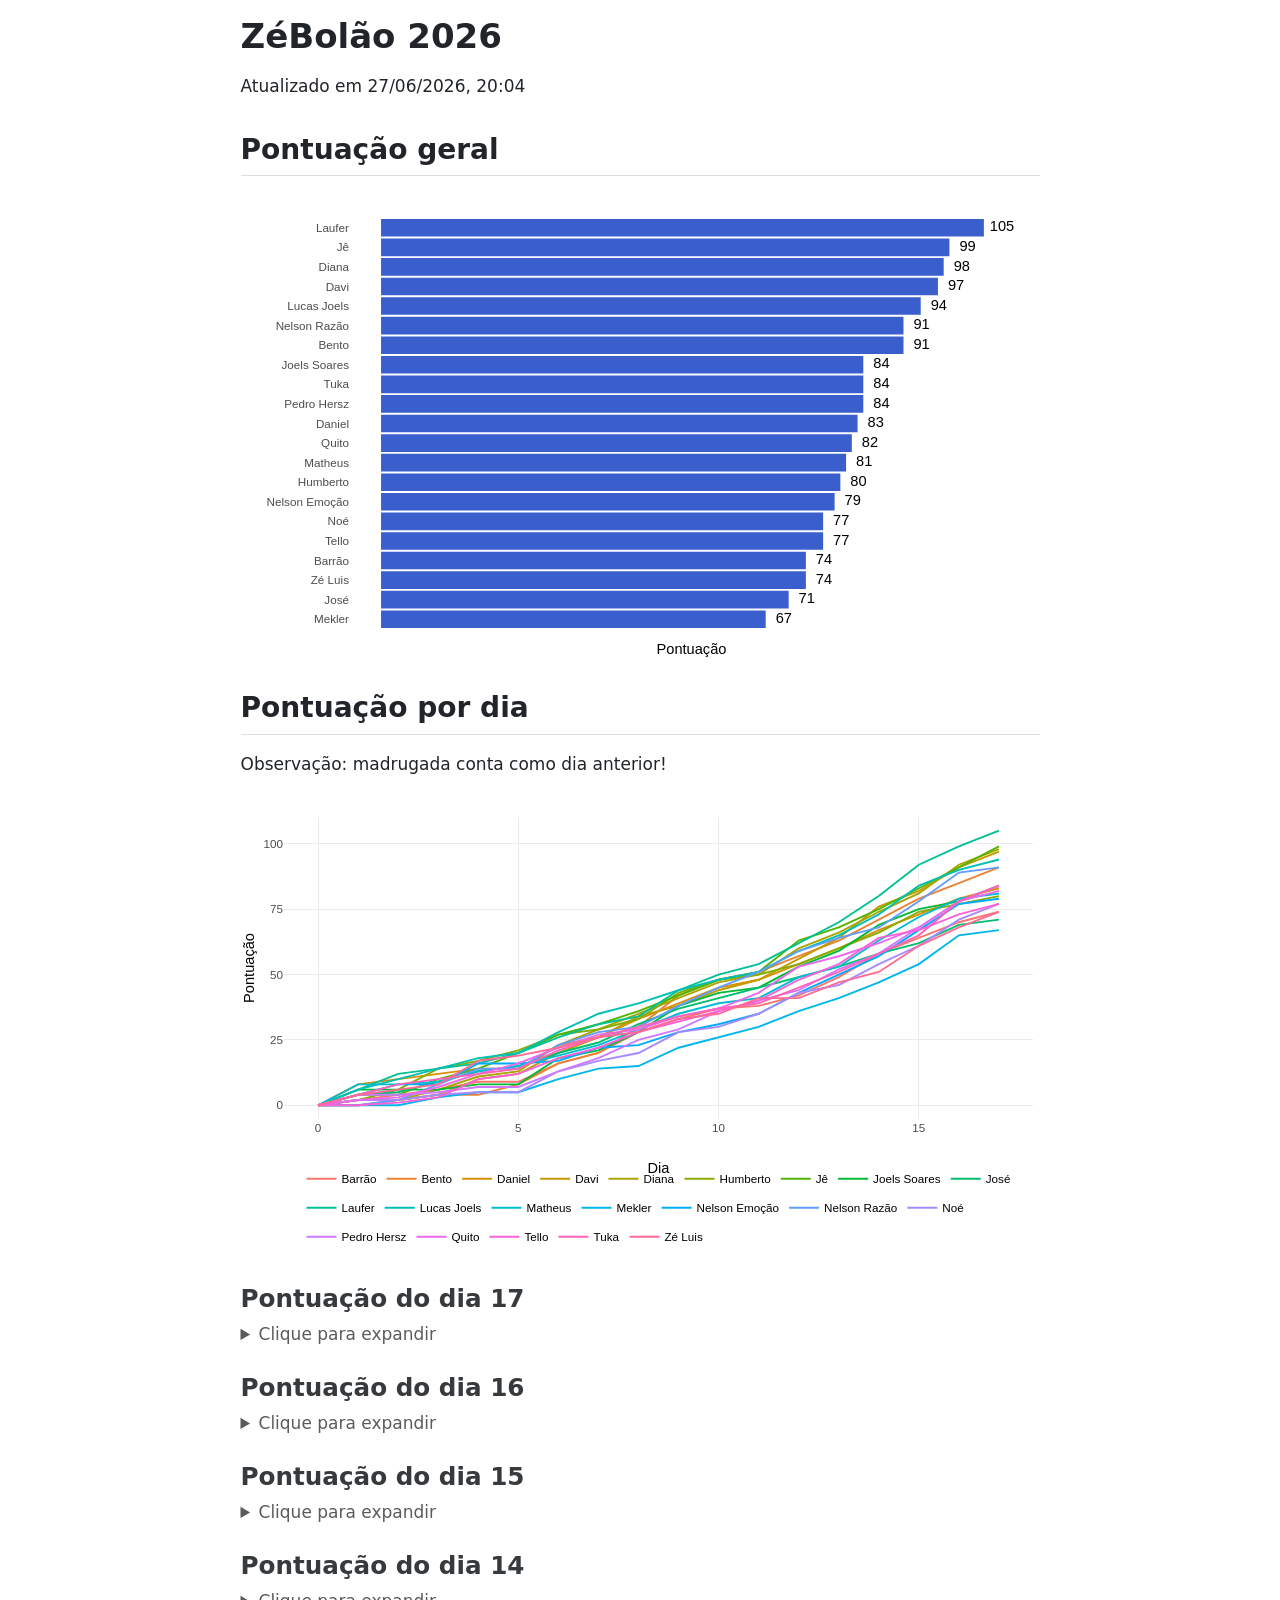
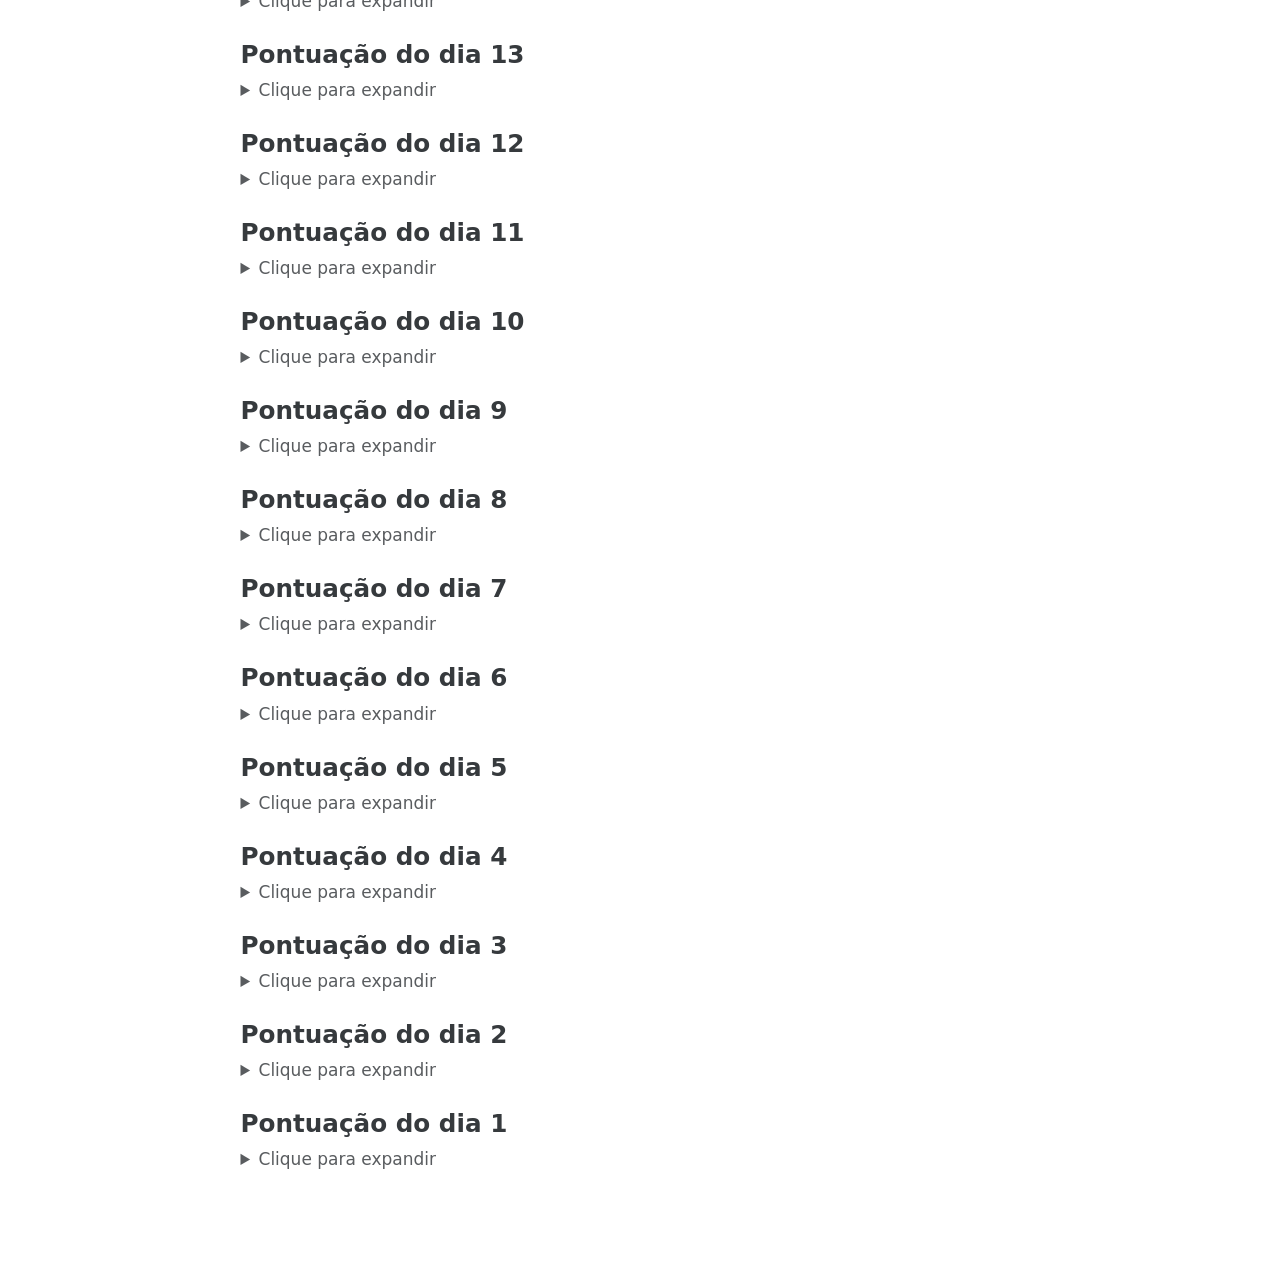
==== commit dff3df51: "Built site for gh-pages" ====
--- a/home.html
+++ b/home.html
@@ -75,13 +75,13 @@
 </header>
 
 
-<p>Atualizado em 27/06/2026, 04:06</p>
+<p>Atualizado em 27/06/2026, 20:04</p>
 <section id="pontuação-geral" class="level2">
 <h2 class="anchored" data-anchor-id="pontuação-geral">Pontuação geral</h2>
 <div class="cell">
 <div class="cell-output-display">
-<div class="plotly html-widget html-fill-item" id="htmlwidget-54ce0d7db766e376f8d5" style="width:100%;height:464px;"></div>
-<script type="application/json" data-for="htmlwidget-54ce0d7db766e376f8d5">{"x":{"data":[{"orientation":"v","width":[99,92,91,91,90,89,85,79,79,78,78,78,78,77,77,73,72,71,70,69,65],"base":[20.550000000000001,19.550000000000001,18.550000000000001,17.550000000000001,16.550000000000001,15.550000000000001,14.550000000000001,13.550000000000001,12.550000000000001,11.550000000000001,10.550000000000001,9.5500000000000007,8.5500000000000007,7.5499999999999998,6.5499999999999998,5.5499999999999998,4.5499999999999998,3.5499999999999998,2.5499999999999998,1.55,0.55000000000000004],"x":[49.5,46,45.5,45.5,45,44.5,42.5,39.5,39.5,39,39,39,39,38.5,38.5,36.5,36,35.5,35,34.5,32.5],"y":[0.89999999999999858,0.89999999999999858,0.89999999999999858,0.89999999999999858,0.89999999999999858,0.89999999999999858,0.89999999999999858,0.89999999999999858,0.89999999999999858,0.89999999999999858,0.89999999999999858,0.89999999999999858,0.89999999999999858,0.89999999999999947,0.90000000000000036,0.90000000000000036,0.90000000000000036,0.90000000000000036,0.90000000000000036,0.90000000000000013,0.89999999999999991],"text":["pont: 99","pont: 92","pont: 91","pont: 91","pont: 90","pont: 89","pont: 85","pont: 79","pont: 79","pont: 78","pont: 78","pont: 78","pont: 78","pont: 77","pont: 77","pont: 73","pont: 72","pont: 71","pont: 70","pont: 69","pont: 65"],"type":"bar","textposition":"none","marker":{"autocolorscale":false,"color":"rgba(58,95,205,1)","line":{"width":1.8897637795275593,"color":"transparent"}},"showlegend":false,"xaxis":"x","yaxis":"y","hoverinfo":"text","frame":null},{"x":[101.97,94.969999999999999,93.969999999999999,93.969999999999999,92.969999999999999,91.969999999999999,87.969999999999999,81.969999999999999,81.969999999999999,80.969999999999999,80.969999999999999,80.969999999999999,80.969999999999999,79.969999999999999,79.969999999999999,75.969999999999999,74.969999999999999,73.969999999999999,72.969999999999999,71.969999999999999,67.969999999999999],"y":[21,20,19,18,17,16,15,14,13,12,11,10,9,8,7,6,5,4,3,2,1],"text":[99,92,91,91,90,89,85,79,79,78,78,78,78,77,77,73,72,71,70,69,65],"hovertext":["pont: 99","pont: 92","pont: 91","pont: 91","pont: 90","pont: 89","pont: 85","pont: 79","pont: 79","pont: 78","pont: 78","pont: 78","pont: 78","pont: 77","pont: 77","pont: 73","pont: 72","pont: 71","pont: 70","pont: 69","pont: 65"],"textfont":{"size":14.611872146118722,"color":"rgba(0,0,0,1)"},"type":"scatter","mode":"text","hoveron":"points","showlegend":false,"xaxis":"x","yaxis":"y","hoverinfo":"text","frame":null}],"layout":{"margin":{"t":23.305936073059364,"r":7.3059360730593621,"b":25.570776255707766,"l":86.940639269406418},"paper_bgcolor":"rgba(255,255,255,1)","font":{"color":"rgba(0,0,0,1)","family":"","size":14.611872146118724},"xaxis":{"domain":[0,1],"automargin":true,"type":"linear","autorange":false,"range":[-5.0985000000000005,107.0685],"tickmode":"array","ticktext":["0","25","50","75","100"],"tickvals":[0,25,50,75,100],"categoryorder":"array","categoryarray":["0","25","50","75","100"],"nticks":null,"ticks":"","tickcolor":null,"ticklen":3.6529680365296811,"tickwidth":0,"showticklabels":false,"tickfont":{"color":null,"family":null,"size":0},"tickangle":-0,"showline":false,"linecolor":null,"linewidth":0,"showgrid":false,"gridcolor":null,"gridwidth":0,"zeroline":false,"anchor":"y","title":{"text":"Pontuação","font":{"color":"rgba(0,0,0,1)","family":"","size":14.611872146118724}},"hoverformat":".2f"},"yaxis":{"domain":[0,1],"automargin":true,"type":"linear","autorange":false,"range":[0.40000000000000002,21.600000000000001],"tickmode":"array","ticktext":["Mekler","José","Barrão","Noé","Zé Luis","Tello","Humberto","Nelson Emoção","Quito","Pedro Hersz","Tuka","Joels Soares","Daniel","Matheus","Bento","Nelson Razão","Lucas Joels","Jê","Davi","Diana","Laufer"],"tickvals":[1,2,3,4,5,6,7,8,9,10,11,12,13,14,14.999999999999998,15.999999999999998,17,18,19,20,21],"categoryorder":"array","categoryarray":["Mekler","José","Barrão","Noé","Zé Luis","Tello","Humberto","Nelson Emoção","Quito","Pedro Hersz","Tuka","Joels Soares","Daniel","Matheus","Bento","Nelson Razão","Lucas Joels","Jê","Davi","Diana","Laufer"],"nticks":null,"ticks":"","tickcolor":null,"ticklen":3.6529680365296811,"tickwidth":0,"showticklabels":true,"tickfont":{"color":"rgba(77,77,77,1)","family":"","size":11.68949771689498},"tickangle":-0,"showline":false,"linecolor":null,"linewidth":0,"showgrid":false,"gridcolor":null,"gridwidth":0,"zeroline":false,"anchor":"x","title":{"text":"","font":{"color":null,"family":null,"size":0}},"hoverformat":".2f"},"shapes":[],"showlegend":false,"legend":{"bgcolor":null,"bordercolor":null,"borderwidth":0,"font":{"color":"rgba(0,0,0,1)","family":"","size":11.68949771689498}},"hovermode":"closest","barmode":"relative"},"config":{"doubleClick":"reset","modeBarButtonsToAdd":["hoverclosest","hovercompare"],"showSendToCloud":false},"source":"A","attrs":{"15d12e4e2917":{"x":{},"y":{},"type":"bar"},"15d120af92bb":{"x":{},"y":{},"label":{}}},"cur_data":"15d12e4e2917","visdat":{"15d12e4e2917":["function (y) ","x"],"15d120af92bb":["function (y) ","x"]},"highlight":{"on":"plotly_click","persistent":false,"dynamic":false,"selectize":false,"opacityDim":0.20000000000000001,"selected":{"opacity":1},"debounce":0},"shinyEvents":["plotly_hover","plotly_click","plotly_selected","plotly_relayout","plotly_brushed","plotly_brushing","plotly_clickannotation","plotly_doubleclick","plotly_deselect","plotly_afterplot","plotly_sunburstclick"],"base_url":"https://plot.ly"},"evals":[],"jsHooks":[]}</script>
+<div class="plotly html-widget html-fill-item" id="htmlwidget-6cdb663c073a4eb8c737" style="width:100%;height:464px;"></div>
+<script type="application/json" data-for="htmlwidget-6cdb663c073a4eb8c737">{"x":{"data":[{"orientation":"v","width":[105,99,98,97,94,91,91,84,84,84,83,82,81,80,79,77,77,74,74,71,67],"base":[20.550000000000001,19.550000000000001,18.550000000000001,17.550000000000001,16.550000000000001,15.550000000000001,14.550000000000001,13.550000000000001,12.550000000000001,11.550000000000001,10.550000000000001,9.5500000000000007,8.5500000000000007,7.5499999999999998,6.5499999999999998,5.5499999999999998,4.5499999999999998,3.5499999999999998,2.5499999999999998,1.55,0.55000000000000004],"x":[52.5,49.5,49,48.5,47,45.5,45.5,42,42,42,41.5,41,40.5,40,39.5,38.5,38.5,37,37,35.5,33.5],"y":[0.89999999999999858,0.89999999999999858,0.89999999999999858,0.89999999999999858,0.89999999999999858,0.89999999999999858,0.89999999999999858,0.89999999999999858,0.89999999999999858,0.89999999999999858,0.89999999999999858,0.89999999999999858,0.89999999999999858,0.89999999999999947,0.90000000000000036,0.90000000000000036,0.90000000000000036,0.90000000000000036,0.90000000000000036,0.90000000000000013,0.89999999999999991],"text":["pont: 105","pont:  99","pont:  98","pont:  97","pont:  94","pont:  91","pont:  91","pont:  84","pont:  84","pont:  84","pont:  83","pont:  82","pont:  81","pont:  80","pont:  79","pont:  77","pont:  77","pont:  74","pont:  74","pont:  71","pont:  67"],"type":"bar","textposition":"none","marker":{"autocolorscale":false,"color":"rgba(58,95,205,1)","line":{"width":1.8897637795275593,"color":"transparent"}},"showlegend":false,"xaxis":"x","yaxis":"y","hoverinfo":"text","frame":null},{"x":[108.15000000000001,102.15000000000001,101.15000000000001,100.15000000000001,97.150000000000006,94.150000000000006,94.150000000000006,87.150000000000006,87.150000000000006,87.150000000000006,86.150000000000006,85.150000000000006,84.150000000000006,83.150000000000006,82.150000000000006,80.150000000000006,80.150000000000006,77.150000000000006,77.150000000000006,74.150000000000006,70.150000000000006],"y":[21,20,19,18,17,16,15,14,13,12,11,10,9,8,7,6,5,4,3,2,1],"text":[105,99,98,97,94,91,91,84,84,84,83,82,81,80,79,77,77,74,74,71,67],"hovertext":["pont: 105","pont:  99","pont:  98","pont:  97","pont:  94","pont:  91","pont:  91","pont:  84","pont:  84","pont:  84","pont:  83","pont:  82","pont:  81","pont:  80","pont:  79","pont:  77","pont:  77","pont:  74","pont:  74","pont:  71","pont:  67"],"textfont":{"size":14.611872146118722,"color":"rgba(0,0,0,1)"},"type":"scatter","mode":"text","hoveron":"points","showlegend":false,"xaxis":"x","yaxis":"y","hoverinfo":"text","frame":null}],"layout":{"margin":{"t":23.305936073059364,"r":7.3059360730593621,"b":25.570776255707766,"l":86.940639269406418},"paper_bgcolor":"rgba(255,255,255,1)","font":{"color":"rgba(0,0,0,1)","family":"","size":14.611872146118724},"xaxis":{"domain":[0,1],"automargin":true,"type":"linear","autorange":false,"range":[-5.4075000000000006,113.5575],"tickmode":"array","ticktext":["0","30","60","90"],"tickvals":[0,30,60,90],"categoryorder":"array","categoryarray":["0","30","60","90"],"nticks":null,"ticks":"","tickcolor":null,"ticklen":3.6529680365296811,"tickwidth":0,"showticklabels":false,"tickfont":{"color":null,"family":null,"size":0},"tickangle":-0,"showline":false,"linecolor":null,"linewidth":0,"showgrid":false,"gridcolor":null,"gridwidth":0,"zeroline":false,"anchor":"y","title":{"text":"Pontuação","font":{"color":"rgba(0,0,0,1)","family":"","size":14.611872146118724}},"hoverformat":".2f"},"yaxis":{"domain":[0,1],"automargin":true,"type":"linear","autorange":false,"range":[0.40000000000000002,21.600000000000001],"tickmode":"array","ticktext":["Mekler","José","Zé Luis","Barrão","Tello","Noé","Nelson Emoção","Humberto","Matheus","Quito","Daniel","Pedro Hersz","Tuka","Joels Soares","Bento","Nelson Razão","Lucas Joels","Davi","Diana","Jê","Laufer"],"tickvals":[1,2,3,4,5,6,7,8,9,10,11,12,13,14,14.999999999999998,15.999999999999998,17,18,19,20,21],"categoryorder":"array","categoryarray":["Mekler","José","Zé Luis","Barrão","Tello","Noé","Nelson Emoção","Humberto","Matheus","Quito","Daniel","Pedro Hersz","Tuka","Joels Soares","Bento","Nelson Razão","Lucas Joels","Davi","Diana","Jê","Laufer"],"nticks":null,"ticks":"","tickcolor":null,"ticklen":3.6529680365296811,"tickwidth":0,"showticklabels":true,"tickfont":{"color":"rgba(77,77,77,1)","family":"","size":11.68949771689498},"tickangle":-0,"showline":false,"linecolor":null,"linewidth":0,"showgrid":false,"gridcolor":null,"gridwidth":0,"zeroline":false,"anchor":"x","title":{"text":"","font":{"color":null,"family":null,"size":0}},"hoverformat":".2f"},"shapes":[],"showlegend":false,"legend":{"bgcolor":null,"bordercolor":null,"borderwidth":0,"font":{"color":"rgba(0,0,0,1)","family":"","size":11.68949771689498}},"hovermode":"closest","barmode":"relative"},"config":{"doubleClick":"reset","modeBarButtonsToAdd":["hoverclosest","hovercompare"],"showSendToCloud":false},"source":"A","attrs":{"15c21f21506e":{"x":{},"y":{},"type":"bar"},"15c2706df45e":{"x":{},"y":{},"label":{}}},"cur_data":"15c21f21506e","visdat":{"15c21f21506e":["function (y) ","x"],"15c2706df45e":["function (y) ","x"]},"highlight":{"on":"plotly_click","persistent":false,"dynamic":false,"selectize":false,"opacityDim":0.20000000000000001,"selected":{"opacity":1},"debounce":0},"shinyEvents":["plotly_hover","plotly_click","plotly_selected","plotly_relayout","plotly_brushed","plotly_brushing","plotly_clickannotation","plotly_doubleclick","plotly_deselect","plotly_afterplot","plotly_sunburstclick"],"base_url":"https://plot.ly"},"evals":[],"jsHooks":[]}</script>
 </div>
 </div>
 </section>
@@ -90,18 +90,28 @@
 <p>Observação: madrugada conta como dia anterior!</p>
 <div class="cell">
 <div class="cell-output-display">
-<div class="plotly html-widget html-fill-item" id="htmlwidget-f05041184d00438c495a" style="width:100%;height:464px;"></div>
-<script type="application/json" data-for="htmlwidget-f05041184d00438c495a">{"x":{"data":[{"x":[0,1,2,3,4,5,6,7,8,9,10,11,12,13,14,15,16],"y":[0,2,4,6,9,9,16,20,28,33,37,38,42,49,58,64,70],"text":["dia:  0<br />pontacum:  0<br />nome: Barrão","dia:  1<br />pontacum:  2<br />nome: Barrão","dia:  2<br />pontacum:  4<br />nome: Barrão","dia:  3<br />pontacum:  6<br />nome: Barrão","dia:  4<br />pontacum:  9<br />nome: Barrão","dia:  5<br />pontacum:  9<br />nome: Barrão","dia:  6<br />pontacum: 16<br />nome: Barrão","dia:  7<br />pontacum: 20<br />nome: Barrão","dia:  8<br />pontacum: 28<br />nome: Barrão","dia:  9<br />pontacum: 33<br />nome: Barrão","dia: 10<br />pontacum: 37<br />nome: Barrão","dia: 11<br />pontacum: 38<br />nome: Barrão","dia: 12<br />pontacum: 42<br />nome: Barrão","dia: 13<br />pontacum: 49<br />nome: Barrão","dia: 14<br />pontacum: 58<br />nome: Barrão","dia: 15<br />pontacum: 64<br />nome: Barrão","dia: 16<br />pontacum: 70<br />nome: Barrão"],"type":"scatter","mode":"lines","line":{"width":1.8897637795275593,"color":"rgba(248,118,109,1)","dash":"solid"},"hoveron":"points","name":"Barrão","legendgroup":"Barrão","showlegend":true,"xaxis":"x","yaxis":"y","hoverinfo":"text","frame":null},{"x":[0,1,2,3,4,5,6,7,8,9,10,11,12,13,14,15,16],"y":[0,0,2,4,4,8,16,20,30,42,48,51,57,63,71,79,85],"text":["dia:  0<br />pontacum:  0<br />nome: Bento","dia:  1<br />pontacum:  0<br />nome: Bento","dia:  2<br />pontacum:  2<br />nome: Bento","dia:  3<br />pontacum:  4<br />nome: Bento","dia:  4<br />pontacum:  4<br />nome: Bento","dia:  5<br />pontacum:  8<br />nome: Bento","dia:  6<br />pontacum: 16<br />nome: Bento","dia:  7<br />pontacum: 20<br />nome: Bento","dia:  8<br />pontacum: 30<br />nome: Bento","dia:  9<br />pontacum: 42<br />nome: Bento","dia: 10<br />pontacum: 48<br />nome: Bento","dia: 11<br />pontacum: 51<br />nome: Bento","dia: 12<br />pontacum: 57<br />nome: Bento","dia: 13<br />pontacum: 63<br />nome: Bento","dia: 14<br />pontacum: 71<br />nome: Bento","dia: 15<br />pontacum: 79<br />nome: Bento","dia: 16<br />pontacum: 85<br />nome: Bento"],"type":"scatter","mode":"lines","line":{"width":1.8897637795275593,"color":"rgba(235,131,53,1)","dash":"solid"},"hoveron":"points","name":"Bento","legendgroup":"Bento","showlegend":true,"xaxis":"x","yaxis":"y","hoverinfo":"text","frame":null},{"x":[0,1,2,3,4,5,6,7,8,9,10,11,12,13,14,15,16],"y":[0,8,10,12,14,14,23,26,33,39,45,48,54,60,67,73,79],"text":["dia:  0<br />pontacum:  0<br />nome: Daniel","dia:  1<br />pontacum:  8<br />nome: Daniel","dia:  2<br />pontacum: 10<br />nome: Daniel","dia:  3<br />pontacum: 12<br />nome: Daniel","dia:  4<br />pontacum: 14<br />nome: Daniel","dia:  5<br />pontacum: 14<br />nome: Daniel","dia:  6<br />pontacum: 23<br />nome: Daniel","dia:  7<br />pontacum: 26<br />nome: Daniel","dia:  8<br />pontacum: 33<br />nome: Daniel","dia:  9<br />pontacum: 39<br />nome: Daniel","dia: 10<br />pontacum: 45<br />nome: Daniel","dia: 11<br />pontacum: 48<br />nome: Daniel","dia: 12<br />pontacum: 54<br />nome: Daniel","dia: 13<br />pontacum: 60<br />nome: Daniel","dia: 14<br />pontacum: 67<br />nome: Daniel","dia: 15<br />pontacum: 73<br />nome: Daniel","dia: 16<br />pontacum: 79<br />nome: Daniel"],"type":"scatter","mode":"lines","line":{"width":1.8897637795275593,"color":"rgba(218,143,0,1)","dash":"solid"},"hoveron":"points","name":"Daniel","legendgroup":"Daniel","showlegend":true,"xaxis":"x","yaxis":"y","hoverinfo":"text","frame":null},{"x":[0,1,2,3,4,5,6,7,8,9,10,11,12,13,14,15,16],"y":[0,2,2,4,10,12,20,26,34,38,44,48,56,64,76,82,91],"text":["dia:  0<br />pontacum:  0<br />nome: Davi","dia:  1<br />pontacum:  2<br />nome: Davi","dia:  2<br />pontacum:  2<br />nome: Davi","dia:  3<br />pontacum:  4<br />nome: Davi","dia:  4<br />pontacum: 10<br />nome: Davi","dia:  5<br />pontacum: 12<br />nome: Davi","dia:  6<br />pontacum: 20<br />nome: Davi","dia:  7<br />pontacum: 26<br />nome: Davi","dia:  8<br />pontacum: 34<br />nome: Davi","dia:  9<br />pontacum: 38<br />nome: Davi","dia: 10<br />pontacum: 44<br />nome: Davi","dia: 11<br />pontacum: 48<br />nome: Davi","dia: 12<br />pontacum: 56<br />nome: Davi","dia: 13<br />pontacum: 64<br />nome: Davi","dia: 14<br />pontacum: 76<br />nome: Davi","dia: 15<br />pontacum: 82<br />nome: Davi","dia: 16<br />pontacum: 91<br />nome: Davi"],"type":"scatter","mode":"lines","line":{"width":1.8897637795275593,"color":"rgba(196,154,0,1)","dash":"solid"},"hoveron":"points","name":"Davi","legendgroup":"Davi","showlegend":true,"xaxis":"x","yaxis":"y","hoverinfo":"text","frame":null},{"x":[0,1,2,3,4,5,6,7,8,9,10,11,12,13,14,15,16],"y":[0,2,2,6,11,13,23,29,35,41,47,50,60,66,74,81,92],"text":["dia:  0<br />pontacum:  0<br />nome: Diana","dia:  1<br />pontacum:  2<br />nome: Diana","dia:  2<br />pontacum:  2<br />nome: Diana","dia:  3<br />pontacum:  6<br />nome: Diana","dia:  4<br />pontacum: 11<br />nome: Diana","dia:  5<br />pontacum: 13<br />nome: Diana","dia:  6<br />pontacum: 23<br />nome: Diana","dia:  7<br />pontacum: 29<br />nome: Diana","dia:  8<br />pontacum: 35<br />nome: Diana","dia:  9<br />pontacum: 41<br />nome: Diana","dia: 10<br />pontacum: 47<br />nome: Diana","dia: 11<br />pontacum: 50<br />nome: Diana","dia: 12<br />pontacum: 60<br />nome: Diana","dia: 13<br />pontacum: 66<br />nome: Diana","dia: 14<br />pontacum: 74<br />nome: Diana","dia: 15<br />pontacum: 81<br />nome: Diana","dia: 16<br />pontacum: 92<br />nome: Diana"],"type":"scatter","mode":"lines","line":{"width":1.8897637795275593,"color":"rgba(169,164,0,1)","dash":"solid"},"hoveron":"points","name":"Diana","legendgroup":"Diana","showlegend":true,"xaxis":"x","yaxis":"y","hoverinfo":"text","frame":null},{"x":[0,1,2,3,4,5,6,7,8,9,10,11,12,13,14,15,16],"y":[0,2,6,14,17,21,27,29,33,43,48,50,54,60,66,74,77],"text":["dia:  0<br />pontacum:  0<br />nome: Humberto","dia:  1<br />pontacum:  2<br />nome: Humberto","dia:  2<br />pontacum:  6<br />nome: Humberto","dia:  3<br />pontacum: 14<br />nome: Humberto","dia:  4<br />pontacum: 17<br />nome: Humberto","dia:  5<br />pontacum: 21<br />nome: Humberto","dia:  6<br />pontacum: 27<br />nome: Humberto","dia:  7<br />pontacum: 29<br />nome: Humberto","dia:  8<br />pontacum: 33<br />nome: Humberto","dia:  9<br />pontacum: 43<br />nome: Humberto","dia: 10<br />pontacum: 48<br />nome: Humberto","dia: 11<br />pontacum: 50<br />nome: Humberto","dia: 12<br />pontacum: 54<br />nome: Humberto","dia: 13<br />pontacum: 60<br />nome: Humberto","dia: 14<br />pontacum: 66<br />nome: Humberto","dia: 15<br />pontacum: 74<br />nome: Humberto","dia: 16<br />pontacum: 77<br />nome: Humberto"],"type":"scatter","mode":"lines","line":{"width":1.8897637795275593,"color":"rgba(134,172,0,1)","dash":"solid"},"hoveron":"points","name":"Humberto","legendgroup":"Humberto","showlegend":true,"xaxis":"x","yaxis":"y","hoverinfo":"text","frame":null},{"x":[0,1,2,3,4,5,6,7,8,9,10,11,12,13,14,15,16],"y":[0,4,4,10,14,20,27,31,36,42,48,51,63,68,75,83,91],"text":["dia:  0<br />pontacum:  0<br />nome: Jê","dia:  1<br />pontacum:  4<br />nome: Jê","dia:  2<br />pontacum:  4<br />nome: Jê","dia:  3<br />pontacum: 10<br />nome: Jê","dia:  4<br />pontacum: 14<br />nome: Jê","dia:  5<br />pontacum: 20<br />nome: Jê","dia:  6<br />pontacum: 27<br />nome: Jê","dia:  7<br />pontacum: 31<br />nome: Jê","dia:  8<br />pontacum: 36<br />nome: Jê","dia:  9<br />pontacum: 42<br />nome: Jê","dia: 10<br />pontacum: 48<br />nome: Jê","dia: 11<br />pontacum: 51<br />nome: Jê","dia: 12<br />pontacum: 63<br />nome: Jê","dia: 13<br />pontacum: 68<br />nome: Jê","dia: 14<br />pontacum: 75<br />nome: Jê","dia: 15<br />pontacum: 83<br />nome: Jê","dia: 16<br />pontacum: 91<br />nome: Jê"],"type":"scatter","mode":"lines","line":{"width":1.8897637795275593,"color":"rgba(83,180,0,1)","dash":"solid"},"hoveron":"points","name":"Jê","legendgroup":"Jê","showlegend":true,"xaxis":"x","yaxis":"y","hoverinfo":"text","frame":null},{"x":[0,1,2,3,4,5,6,7,8,9,10,11,12,13,14,15,16],"y":[0,6,6,6,8,8,18,21,28,38,43,45,53,59,69,75,78],"text":["dia:  0<br />pontacum:  0<br />nome: Joels Soares","dia:  1<br />pontacum:  6<br />nome: Joels Soares","dia:  2<br />pontacum:  6<br />nome: Joels Soares","dia:  3<br />pontacum:  6<br />nome: Joels Soares","dia:  4<br />pontacum:  8<br />nome: Joels Soares","dia:  5<br />pontacum:  8<br />nome: Joels Soares","dia:  6<br />pontacum: 18<br />nome: Joels Soares","dia:  7<br />pontacum: 21<br />nome: Joels Soares","dia:  8<br />pontacum: 28<br />nome: Joels Soares","dia:  9<br />pontacum: 38<br />nome: Joels Soares","dia: 10<br />pontacum: 43<br />nome: Joels Soares","dia: 11<br />pontacum: 45<br />nome: Joels Soares","dia: 12<br />pontacum: 53<br />nome: Joels Soares","dia: 13<br />pontacum: 59<br />nome: Joels Soares","dia: 14<br />pontacum: 69<br />nome: Joels Soares","dia: 15<br />pontacum: 75<br />nome: Joels Soares","dia: 16<br />pontacum: 78<br />nome: Joels Soares"],"type":"scatter","mode":"lines","line":{"width":1.8897637795275593,"color":"rgba(0,186,56,1)","dash":"solid"},"hoveron":"points","name":"Joels Soares","legendgroup":"Joels Soares","showlegend":true,"xaxis":"x","yaxis":"y","hoverinfo":"text","frame":null},{"x":[0,1,2,3,4,5,6,7,8,9,10,11,12,13,14,15,16],"y":[0,4,5,9,13,15,20,24,31,37,41,45,49,53,58,62,69],"text":["dia:  0<br />pontacum:  0<br />nome: José","dia:  1<br />pontacum:  4<br />nome: José","dia:  2<br />pontacum:  5<br />nome: José","dia:  3<br />pontacum:  9<br />nome: José","dia:  4<br />pontacum: 13<br />nome: José","dia:  5<br />pontacum: 15<br />nome: José","dia:  6<br />pontacum: 20<br />nome: José","dia:  7<br />pontacum: 24<br />nome: José","dia:  8<br />pontacum: 31<br />nome: José","dia:  9<br />pontacum: 37<br />nome: José","dia: 10<br />pontacum: 41<br />nome: José","dia: 11<br />pontacum: 45<br />nome: José","dia: 12<br />pontacum: 49<br />nome: José","dia: 13<br />pontacum: 53<br />nome: José","dia: 14<br />pontacum: 58<br />nome: José","dia: 15<br />pontacum: 62<br />nome: José","dia: 16<br />pontacum: 69<br />nome: José"],"type":"scatter","mode":"lines","line":{"width":1.8897637795275593,"color":"rgba(0,190,109,1)","dash":"solid"},"hoveron":"points","name":"José","legendgroup":"José","showlegend":true,"xaxis":"x","yaxis":"y","hoverinfo":"text","frame":null},{"x":[0,1,2,3,4,5,6,7,8,9,10,11,12,13,14,15,16],"y":[0,6,12,14,16,20,26,31,34,44,50,54,62,70,80,92,99],"text":["dia:  0<br />pontacum:  0<br />nome: Laufer","dia:  1<br />pontacum:  6<br />nome: Laufer","dia:  2<br />pontacum: 12<br />nome: Laufer","dia:  3<br />pontacum: 14<br />nome: Laufer","dia:  4<br />pontacum: 16<br />nome: Laufer","dia:  5<br />pontacum: 20<br />nome: Laufer","dia:  6<br />pontacum: 26<br />nome: Laufer","dia:  7<br />pontacum: 31<br />nome: Laufer","dia:  8<br />pontacum: 34<br />nome: Laufer","dia:  9<br />pontacum: 44<br />nome: Laufer","dia: 10<br />pontacum: 50<br />nome: Laufer","dia: 11<br />pontacum: 54<br />nome: Laufer","dia: 12<br />pontacum: 62<br />nome: Laufer","dia: 13<br />pontacum: 70<br />nome: Laufer","dia: 14<br />pontacum: 80<br />nome: Laufer","dia: 15<br />pontacum: 92<br />nome: Laufer","dia: 16<br />pontacum: 99<br />nome: Laufer"],"type":"scatter","mode":"lines","line":{"width":1.8897637795275593,"color":"rgba(0,192,148,1)","dash":"solid"},"hoveron":"points","name":"Laufer","legendgroup":"Laufer","showlegend":true,"xaxis":"x","yaxis":"y","hoverinfo":"text","frame":null},{"x":[0,1,2,3,4,5,6,7,8,9,10,11,12,13,14,15,16],"y":[0,6,10,14,18,20,28,35,39,44,48,51,59,65,73,84,90],"text":["dia:  0<br />pontacum:  0<br />nome: Lucas Joels","dia:  1<br />pontacum:  6<br />nome: Lucas Joels","dia:  2<br />pontacum: 10<br />nome: Lucas Joels","dia:  3<br />pontacum: 14<br />nome: Lucas Joels","dia:  4<br />pontacum: 18<br />nome: Lucas Joels","dia:  5<br />pontacum: 20<br />nome: Lucas Joels","dia:  6<br />pontacum: 28<br />nome: Lucas Joels","dia:  7<br />pontacum: 35<br />nome: Lucas Joels","dia:  8<br />pontacum: 39<br />nome: Lucas Joels","dia:  9<br />pontacum: 44<br />nome: Lucas Joels","dia: 10<br />pontacum: 48<br />nome: Lucas Joels","dia: 11<br />pontacum: 51<br />nome: Lucas Joels","dia: 12<br />pontacum: 59<br />nome: Lucas Joels","dia: 13<br />pontacum: 65<br />nome: Lucas Joels","dia: 14<br />pontacum: 73<br />nome: Lucas Joels","dia: 15<br />pontacum: 84<br />nome: Lucas Joels","dia: 16<br />pontacum: 90<br />nome: Lucas Joels"],"type":"scatter","mode":"lines","line":{"width":1.8897637795275593,"color":"rgba(0,192,181,1)","dash":"solid"},"hoveron":"points","name":"Lucas Joels","legendgroup":"Lucas Joels","showlegend":true,"xaxis":"x","yaxis":"y","hoverinfo":"text","frame":null},{"x":[0,1,2,3,4,5,6,7,8,9,10,11,12,13,14,15,16],"y":[0,8,8,9,13,15,19,23,29,35,39,41,49,53,63,72,79],"text":["dia:  0<br />pontacum:  0<br />nome: Matheus","dia:  1<br />pontacum:  8<br />nome: Matheus","dia:  2<br />pontacum:  8<br />nome: Matheus","dia:  3<br />pontacum:  9<br />nome: Matheus","dia:  4<br />pontacum: 13<br />nome: Matheus","dia:  5<br />pontacum: 15<br />nome: Matheus","dia:  6<br />pontacum: 19<br />nome: Matheus","dia:  7<br />pontacum: 23<br />nome: Matheus","dia:  8<br />pontacum: 29<br />nome: Matheus","dia:  9<br />pontacum: 35<br />nome: Matheus","dia: 10<br />pontacum: 39<br />nome: Matheus","dia: 11<br />pontacum: 41<br />nome: Matheus","dia: 12<br />pontacum: 49<br />nome: Matheus","dia: 13<br />pontacum: 53<br />nome: Matheus","dia: 14<br />pontacum: 63<br />nome: Matheus","dia: 15<br />pontacum: 72<br />nome: Matheus","dia: 16<br />pontacum: 79<br />nome: Matheus"],"type":"scatter","mode":"lines","line":{"width":1.8897637795275593,"color":"rgba(0,189,210,1)","dash":"solid"},"hoveron":"points","name":"Matheus","legendgroup":"Matheus","showlegend":true,"xaxis":"x","yaxis":"y","hoverinfo":"text","frame":null},{"x":[0,1,2,3,4,5,6,7,8,9,10,11,12,13,14,15,16],"y":[0,0,0,3,5,5,10,14,15,22,26,30,36,41,47,54,65],"text":["dia:  0<br />pontacum:  0<br />nome: Mekler","dia:  1<br />pontacum:  0<br />nome: Mekler","dia:  2<br />pontacum:  0<br />nome: Mekler","dia:  3<br />pontacum:  3<br />nome: Mekler","dia:  4<br />pontacum:  5<br />nome: Mekler","dia:  5<br />pontacum:  5<br />nome: Mekler","dia:  6<br />pontacum: 10<br />nome: Mekler","dia:  7<br />pontacum: 14<br />nome: Mekler","dia:  8<br />pontacum: 15<br />nome: Mekler","dia:  9<br />pontacum: 22<br />nome: Mekler","dia: 10<br />pontacum: 26<br />nome: Mekler","dia: 11<br />pontacum: 30<br />nome: Mekler","dia: 12<br />pontacum: 36<br />nome: Mekler","dia: 13<br />pontacum: 41<br />nome: Mekler","dia: 14<br />pontacum: 47<br />nome: Mekler","dia: 15<br />pontacum: 54<br />nome: Mekler","dia: 16<br />pontacum: 65<br />nome: Mekler"],"type":"scatter","mode":"lines","line":{"width":1.8897637795275593,"color":"rgba(0,182,235,1)","dash":"solid"},"hoveron":"points","name":"Mekler","legendgroup":"Mekler","showlegend":true,"xaxis":"x","yaxis":"y","hoverinfo":"text","frame":null},{"x":[0,1,2,3,4,5,6,7,8,9,10,11,12,13,14,15,16],"y":[0,4,8,8,16,16,17,22,23,28,31,35,43,50,57,67,77],"text":["dia:  0<br />pontacum:  0<br />nome: Nelson Emoção","dia:  1<br />pontacum:  4<br />nome: Nelson Emoção","dia:  2<br />pontacum:  8<br />nome: Nelson Emoção","dia:  3<br />pontacum:  8<br />nome: Nelson Emoção","dia:  4<br />pontacum: 16<br />nome: Nelson Emoção","dia:  5<br />pontacum: 16<br />nome: Nelson Emoção","dia:  6<br />pontacum: 17<br />nome: Nelson Emoção","dia:  7<br />pontacum: 22<br />nome: Nelson Emoção","dia:  8<br />pontacum: 23<br />nome: Nelson Emoção","dia:  9<br />pontacum: 28<br />nome: Nelson Emoção","dia: 10<br />pontacum: 31<br />nome: Nelson Emoção","dia: 11<br />pontacum: 35<br />nome: Nelson Emoção","dia: 12<br />pontacum: 43<br />nome: Nelson Emoção","dia: 13<br />pontacum: 50<br />nome: Nelson Emoção","dia: 14<br />pontacum: 57<br />nome: Nelson Emoção","dia: 15<br />pontacum: 67<br />nome: Nelson Emoção","dia: 16<br />pontacum: 77<br />nome: Nelson Emoção"],"type":"scatter","mode":"lines","line":{"width":1.8897637795275593,"color":"rgba(0,171,253,1)","dash":"solid"},"hoveron":"points","name":"Nelson Emoção","legendgroup":"Nelson Emoção","showlegend":true,"xaxis":"x","yaxis":"y","hoverinfo":"text","frame":null},{"x":[0,1,2,3,4,5,6,7,8,9,10,11,12,13,14,15,16],"y":[0,0,2,8,14,14,23,28,30,38,45,51,59,64,68,78,89],"text":["dia:  0<br />pontacum:  0<br />nome: Nelson Razão","dia:  1<br />pontacum:  0<br />nome: Nelson Razão","dia:  2<br />pontacum:  2<br />nome: Nelson Razão","dia:  3<br />pontacum:  8<br />nome: Nelson Razão","dia:  4<br />pontacum: 14<br />nome: Nelson Razão","dia:  5<br />pontacum: 14<br />nome: Nelson Razão","dia:  6<br />pontacum: 23<br />nome: Nelson Razão","dia:  7<br />pontacum: 28<br />nome: Nelson Razão","dia:  8<br />pontacum: 30<br />nome: Nelson Razão","dia:  9<br />pontacum: 38<br />nome: Nelson Razão","dia: 10<br />pontacum: 45<br />nome: Nelson Razão","dia: 11<br />pontacum: 51<br />nome: Nelson Razão","dia: 12<br />pontacum: 59<br />nome: Nelson Razão","dia: 13<br />pontacum: 64<br />nome: Nelson Razão","dia: 14<br />pontacum: 68<br />nome: Nelson Razão","dia: 15<br />pontacum: 78<br />nome: Nelson Razão","dia: 16<br />pontacum: 89<br />nome: Nelson Razão"],"type":"scatter","mode":"lines","line":{"width":1.8897637795275593,"color":"rgba(97,156,255,1)","dash":"solid"},"hoveron":"points","name":"Nelson Razão","legendgroup":"Nelson Razão","showlegend":true,"xaxis":"x","yaxis":"y","hoverinfo":"text","frame":null},{"x":[0,1,2,3,4,5,6,7,8,9,10,11,12,13,14,15,16],"y":[0,2,2,4,5,5,13,17,20,28,30,35,43,46,54,61,71],"text":["dia:  0<br />pontacum:  0<br />nome: Noé","dia:  1<br />pontacum:  2<br />nome: Noé","dia:  2<br />pontacum:  2<br />nome: Noé","dia:  3<br />pontacum:  4<br />nome: Noé","dia:  4<br />pontacum:  5<br />nome: Noé","dia:  5<br />pontacum:  5<br />nome: Noé","dia:  6<br />pontacum: 13<br />nome: Noé","dia:  7<br />pontacum: 17<br />nome: Noé","dia:  8<br />pontacum: 20<br />nome: Noé","dia:  9<br />pontacum: 28<br />nome: Noé","dia: 10<br />pontacum: 30<br />nome: Noé","dia: 11<br />pontacum: 35<br />nome: Noé","dia: 12<br />pontacum: 43<br />nome: Noé","dia: 13<br />pontacum: 46<br />nome: Noé","dia: 14<br />pontacum: 54<br />nome: Noé","dia: 15<br />pontacum: 61<br />nome: Noé","dia: 16<br />pontacum: 71<br />nome: Noé"],"type":"scatter","mode":"lines","line":{"width":1.8897637795275593,"color":"rgba(165,138,255,1)","dash":"solid"},"hoveron":"points","name":"Noé","legendgroup":"Noé","showlegend":true,"xaxis":"x","yaxis":"y","hoverinfo":"text","frame":null},{"x":[0,1,2,3,4,5,6,7,8,9,10,11,12,13,14,15,16],"y":[0,4,4,5,7,7,13,18,25,29,36,40,44,52,58,68,78],"text":["dia:  0<br />pontacum:  0<br />nome: Pedro Hersz","dia:  1<br />pontacum:  4<br />nome: Pedro Hersz","dia:  2<br />pontacum:  4<br />nome: Pedro Hersz","dia:  3<br />pontacum:  5<br />nome: Pedro Hersz","dia:  4<br />pontacum:  7<br />nome: Pedro Hersz","dia:  5<br />pontacum:  7<br />nome: Pedro Hersz","dia:  6<br />pontacum: 13<br />nome: Pedro Hersz","dia:  7<br />pontacum: 18<br />nome: Pedro Hersz","dia:  8<br />pontacum: 25<br />nome: Pedro Hersz","dia:  9<br />pontacum: 29<br />nome: Pedro Hersz","dia: 10<br />pontacum: 36<br />nome: Pedro Hersz","dia: 11<br />pontacum: 40<br />nome: Pedro Hersz","dia: 12<br />pontacum: 44<br />nome: Pedro Hersz","dia: 13<br />pontacum: 52<br />nome: Pedro Hersz","dia: 14<br />pontacum: 58<br />nome: Pedro Hersz","dia: 15<br />pontacum: 68<br />nome: Pedro Hersz","dia: 16<br />pontacum: 78<br />nome: Pedro Hersz"],"type":"scatter","mode":"lines","line":{"width":1.8897637795275593,"color":"rgba(208,120,255,1)","dash":"solid"},"hoveron":"points","name":"Pedro Hersz","legendgroup":"Pedro Hersz","showlegend":true,"xaxis":"x","yaxis":"y","hoverinfo":"text","frame":null},{"x":[0,1,2,3,4,5,6,7,8,9,10,11,12,13,14,15,16],"y":[0,2,3,7,12,16,22,27,29,34,37,43,53,57,62,68,78],"text":["dia:  0<br />pontacum:  0<br />nome: Quito","dia:  1<br />pontacum:  2<br />nome: Quito","dia:  2<br />pontacum:  3<br />nome: Quito","dia:  3<br />pontacum:  7<br />nome: Quito","dia:  4<br />pontacum: 12<br />nome: Quito","dia:  5<br />pontacum: 16<br />nome: Quito","dia:  6<br />pontacum: 22<br />nome: Quito","dia:  7<br />pontacum: 27<br />nome: Quito","dia:  8<br />pontacum: 29<br />nome: Quito","dia:  9<br />pontacum: 34<br />nome: Quito","dia: 10<br />pontacum: 37<br />nome: Quito","dia: 11<br />pontacum: 43<br />nome: Quito","dia: 12<br />pontacum: 53<br />nome: Quito","dia: 13<br />pontacum: 57<br />nome: Quito","dia: 14<br />pontacum: 62<br />nome: Quito","dia: 15<br />pontacum: 68<br />nome: Quito","dia: 16<br />pontacum: 78<br />nome: Quito"],"type":"scatter","mode":"lines","line":{"width":1.8897637795275593,"color":"rgba(236,105,239,1)","dash":"solid"},"hoveron":"points","name":"Quito","legendgroup":"Quito","showlegend":true,"xaxis":"x","yaxis":"y","hoverinfo":"text","frame":null},{"x":[0,1,2,3,4,5,6,7,8,9,10,11,12,13,14,15,16],"y":[0,0,1,3,10,12,18,22,28,32,36,40,48,54,64,67,73],"text":["dia:  0<br />pontacum:  0<br />nome: Tello","dia:  1<br />pontacum:  0<br />nome: Tello","dia:  2<br />pontacum:  1<br />nome: Tello","dia:  3<br />pontacum:  3<br />nome: Tello","dia:  4<br />pontacum: 10<br />nome: Tello","dia:  5<br />pontacum: 12<br />nome: Tello","dia:  6<br />pontacum: 18<br />nome: Tello","dia:  7<br />pontacum: 22<br />nome: Tello","dia:  8<br />pontacum: 28<br />nome: Tello","dia:  9<br />pontacum: 32<br />nome: Tello","dia: 10<br />pontacum: 36<br />nome: Tello","dia: 11<br />pontacum: 40<br />nome: Tello","dia: 12<br />pontacum: 48<br />nome: Tello","dia: 13<br />pontacum: 54<br />nome: Tello","dia: 14<br />pontacum: 64<br />nome: Tello","dia: 15<br />pontacum: 67<br />nome: Tello","dia: 16<br />pontacum: 73<br />nome: Tello"],"type":"scatter","mode":"lines","line":{"width":1.8897637795275593,"color":"rgba(251,97,215,1)","dash":"solid"},"hoveron":"points","name":"Tello","legendgroup":"Tello","showlegend":true,"xaxis":"x","yaxis":"y","hoverinfo":"text","frame":null},{"x":[0,1,2,3,4,5,6,7,8,9,10,11,12,13,14,15,16],"y":[0,4,8,10,12,14,21,26,30,34,37,39,45,51,58,65,78],"text":["dia:  0<br />pontacum:  0<br />nome: Tuka","dia:  1<br />pontacum:  4<br />nome: Tuka","dia:  2<br />pontacum:  8<br />nome: Tuka","dia:  3<br />pontacum: 10<br />nome: Tuka","dia:  4<br />pontacum: 12<br />nome: Tuka","dia:  5<br />pontacum: 14<br />nome: Tuka","dia:  6<br />pontacum: 21<br />nome: Tuka","dia:  7<br />pontacum: 26<br />nome: Tuka","dia:  8<br />pontacum: 30<br />nome: Tuka","dia:  9<br />pontacum: 34<br />nome: Tuka","dia: 10<br />pontacum: 37<br />nome: Tuka","dia: 11<br />pontacum: 39<br />nome: Tuka","dia: 12<br />pontacum: 45<br />nome: Tuka","dia: 13<br />pontacum: 51<br />nome: Tuka","dia: 14<br />pontacum: 58<br />nome: Tuka","dia: 15<br />pontacum: 65<br />nome: Tuka","dia: 16<br />pontacum: 78<br />nome: Tuka"],"type":"scatter","mode":"lines","line":{"width":1.8897637795275593,"color":"rgba(255,99,185,1)","dash":"solid"},"hoveron":"points","name":"Tuka","legendgroup":"Tuka","showlegend":true,"xaxis":"x","yaxis":"y","hoverinfo":"text","frame":null},{"x":[0,1,2,3,4,5,6,7,8,9,10,11,12,13,14,15,16],"y":[0,4,6,8,17,19,22,26,28,33,35,41,41,47,51,61,68],"text":["dia:  0<br />pontacum:  0<br />nome: Zé Luis","dia:  1<br />pontacum:  4<br />nome: Zé Luis","dia:  2<br />pontacum:  6<br />nome: Zé Luis","dia:  3<br />pontacum:  8<br />nome: Zé Luis","dia:  4<br />pontacum: 17<br />nome: Zé Luis","dia:  5<br />pontacum: 19<br />nome: Zé Luis","dia:  6<br />pontacum: 22<br />nome: Zé Luis","dia:  7<br />pontacum: 26<br />nome: Zé Luis","dia:  8<br />pontacum: 28<br />nome: Zé Luis","dia:  9<br />pontacum: 33<br />nome: Zé Luis","dia: 10<br />pontacum: 35<br />nome: Zé Luis","dia: 11<br />pontacum: 41<br />nome: Zé Luis","dia: 12<br />pontacum: 41<br />nome: Zé Luis","dia: 13<br />pontacum: 47<br />nome: Zé Luis","dia: 14<br />pontacum: 51<br />nome: Zé Luis","dia: 15<br />pontacum: 61<br />nome: Zé Luis","dia: 16<br />pontacum: 68<br />nome: Zé Luis"],"type":"scatter","mode":"lines","line":{"width":1.8897637795275593,"color":"rgba(255,107,150,1)","dash":"solid"},"hoveron":"points","name":"Zé Luis","legendgroup":"Zé Luis","showlegend":true,"xaxis":"x","yaxis":"y","hoverinfo":"text","frame":null}],"layout":{"margin":{"t":23.305936073059364,"r":7.3059360730593621,"b":37.260273972602747,"l":43.105022831050235},"paper_bgcolor":"rgba(255,255,255,1)","font":{"color":"rgba(0,0,0,1)","family":"","size":14.611872146118724},"xaxis":{"domain":[0,1],"automargin":true,"type":"linear","autorange":false,"range":[-0.80000000000000004,16.800000000000001],"tickmode":"array","ticktext":["0","5","10","15"],"tickvals":[0,5,10,15],"categoryorder":"array","categoryarray":["0","5","10","15"],"nticks":null,"ticks":"","tickcolor":null,"ticklen":3.6529680365296811,"tickwidth":0,"showticklabels":true,"tickfont":{"color":"rgba(77,77,77,1)","family":"","size":11.68949771689498},"tickangle":-0,"showline":false,"linecolor":null,"linewidth":0,"showgrid":true,"gridcolor":"rgba(235,235,235,1)","gridwidth":0.66417600664176002,"zeroline":false,"anchor":"y","title":{"text":"Dia","font":{"color":"rgba(0,0,0,1)","family":"","size":14.611872146118724}},"hoverformat":".2f"},"yaxis":{"domain":[0,1],"automargin":true,"type":"linear","autorange":false,"range":[-4.9500000000000002,103.95],"tickmode":"array","ticktext":["0","25","50","75","100"],"tickvals":[0,25,50,75,100],"categoryorder":"array","categoryarray":["0","25","50","75","100"],"nticks":null,"ticks":"","tickcolor":null,"ticklen":3.6529680365296811,"tickwidth":0,"showticklabels":true,"tickfont":{"color":"rgba(77,77,77,1)","family":"","size":11.68949771689498},"tickangle":-0,"showline":false,"linecolor":null,"linewidth":0,"showgrid":true,"gridcolor":"rgba(235,235,235,1)","gridwidth":0.66417600664176002,"zeroline":false,"anchor":"x","title":{"text":"Pontuação","font":{"color":"rgba(0,0,0,1)","family":"","size":14.611872146118724}},"hoverformat":".2f"},"shapes":[],"showlegend":true,"legend":{"bgcolor":null,"bordercolor":null,"borderwidth":0,"font":{"color":"rgba(0,0,0,1)","family":"","size":11.68949771689498},"orientation":"h","x":0.5,"y":-0.14999999999999999,"xanchor":"center","yanchor":"top","title":{"text":"","font":{"color":"rgba(0,0,0,1)","family":"","size":14.611872146118724}}},"hovermode":"closest","barmode":"relative"},"config":{"doubleClick":"reset","modeBarButtonsToAdd":["hoverclosest","hovercompare"],"showSendToCloud":false},"source":"A","attrs":{"15d14cd8866b":{"x":{},"y":{},"colour":{},"type":"scatter"}},"cur_data":"15d14cd8866b","visdat":{"15d14cd8866b":["function (y) ","x"]},"highlight":{"on":"plotly_click","persistent":false,"dynamic":false,"selectize":false,"opacityDim":0.20000000000000001,"selected":{"opacity":1},"debounce":0},"shinyEvents":["plotly_hover","plotly_click","plotly_selected","plotly_relayout","plotly_brushed","plotly_brushing","plotly_clickannotation","plotly_doubleclick","plotly_deselect","plotly_afterplot","plotly_sunburstclick"],"base_url":"https://plot.ly"},"evals":[],"jsHooks":[]}</script>
+<div class="plotly html-widget html-fill-item" id="htmlwidget-1e141a777bd477e1ff99" style="width:100%;height:464px;"></div>
+<script type="application/json" data-for="htmlwidget-1e141a777bd477e1ff99">{"x":{"data":[{"x":[0,1,2,3,4,5,6,7,8,9,10,11,12,13,14,15,16,17],"y":[0,2,4,6,9,9,16,20,28,33,37,38,42,49,58,64,70,74],"text":["dia:  0<br />pontacum:   0<br />nome: Barrão","dia:  1<br />pontacum:   2<br />nome: Barrão","dia:  2<br />pontacum:   4<br />nome: Barrão","dia:  3<br />pontacum:   6<br />nome: Barrão","dia:  4<br />pontacum:   9<br />nome: Barrão","dia:  5<br />pontacum:   9<br />nome: Barrão","dia:  6<br />pontacum:  16<br />nome: Barrão","dia:  7<br />pontacum:  20<br />nome: Barrão","dia:  8<br />pontacum:  28<br />nome: Barrão","dia:  9<br />pontacum:  33<br />nome: Barrão","dia: 10<br />pontacum:  37<br />nome: Barrão","dia: 11<br />pontacum:  38<br />nome: Barrão","dia: 12<br />pontacum:  42<br />nome: Barrão","dia: 13<br />pontacum:  49<br />nome: Barrão","dia: 14<br />pontacum:  58<br />nome: Barrão","dia: 15<br />pontacum:  64<br />nome: Barrão","dia: 16<br />pontacum:  70<br />nome: Barrão","dia: 17<br />pontacum:  74<br />nome: Barrão"],"type":"scatter","mode":"lines","line":{"width":1.8897637795275593,"color":"rgba(248,118,109,1)","dash":"solid"},"hoveron":"points","name":"Barrão","legendgroup":"Barrão","showlegend":true,"xaxis":"x","yaxis":"y","hoverinfo":"text","frame":null},{"x":[0,1,2,3,4,5,6,7,8,9,10,11,12,13,14,15,16,17],"y":[0,0,2,4,4,8,16,20,30,42,48,51,57,63,71,79,85,91],"text":["dia:  0<br />pontacum:   0<br />nome: Bento","dia:  1<br />pontacum:   0<br />nome: Bento","dia:  2<br />pontacum:   2<br />nome: Bento","dia:  3<br />pontacum:   4<br />nome: Bento","dia:  4<br />pontacum:   4<br />nome: Bento","dia:  5<br />pontacum:   8<br />nome: Bento","dia:  6<br />pontacum:  16<br />nome: Bento","dia:  7<br />pontacum:  20<br />nome: Bento","dia:  8<br />pontacum:  30<br />nome: Bento","dia:  9<br />pontacum:  42<br />nome: Bento","dia: 10<br />pontacum:  48<br />nome: Bento","dia: 11<br />pontacum:  51<br />nome: Bento","dia: 12<br />pontacum:  57<br />nome: Bento","dia: 13<br />pontacum:  63<br />nome: Bento","dia: 14<br />pontacum:  71<br />nome: Bento","dia: 15<br />pontacum:  79<br />nome: Bento","dia: 16<br />pontacum:  85<br />nome: Bento","dia: 17<br />pontacum:  91<br />nome: Bento"],"type":"scatter","mode":"lines","line":{"width":1.8897637795275593,"color":"rgba(235,131,53,1)","dash":"solid"},"hoveron":"points","name":"Bento","legendgroup":"Bento","showlegend":true,"xaxis":"x","yaxis":"y","hoverinfo":"text","frame":null},{"x":[0,1,2,3,4,5,6,7,8,9,10,11,12,13,14,15,16,17],"y":[0,8,10,12,14,14,23,26,33,39,45,48,54,60,67,73,79,83],"text":["dia:  0<br />pontacum:   0<br />nome: Daniel","dia:  1<br />pontacum:   8<br />nome: Daniel","dia:  2<br />pontacum:  10<br />nome: Daniel","dia:  3<br />pontacum:  12<br />nome: Daniel","dia:  4<br />pontacum:  14<br />nome: Daniel","dia:  5<br />pontacum:  14<br />nome: Daniel","dia:  6<br />pontacum:  23<br />nome: Daniel","dia:  7<br />pontacum:  26<br />nome: Daniel","dia:  8<br />pontacum:  33<br />nome: Daniel","dia:  9<br />pontacum:  39<br />nome: Daniel","dia: 10<br />pontacum:  45<br />nome: Daniel","dia: 11<br />pontacum:  48<br />nome: Daniel","dia: 12<br />pontacum:  54<br />nome: Daniel","dia: 13<br />pontacum:  60<br />nome: Daniel","dia: 14<br />pontacum:  67<br />nome: Daniel","dia: 15<br />pontacum:  73<br />nome: Daniel","dia: 16<br />pontacum:  79<br />nome: Daniel","dia: 17<br />pontacum:  83<br />nome: Daniel"],"type":"scatter","mode":"lines","line":{"width":1.8897637795275593,"color":"rgba(218,143,0,1)","dash":"solid"},"hoveron":"points","name":"Daniel","legendgroup":"Daniel","showlegend":true,"xaxis":"x","yaxis":"y","hoverinfo":"text","frame":null},{"x":[0,1,2,3,4,5,6,7,8,9,10,11,12,13,14,15,16,17],"y":[0,2,2,4,10,12,20,26,34,38,44,48,56,64,76,82,91,97],"text":["dia:  0<br />pontacum:   0<br />nome: Davi","dia:  1<br />pontacum:   2<br />nome: Davi","dia:  2<br />pontacum:   2<br />nome: Davi","dia:  3<br />pontacum:   4<br />nome: Davi","dia:  4<br />pontacum:  10<br />nome: Davi","dia:  5<br />pontacum:  12<br />nome: Davi","dia:  6<br />pontacum:  20<br />nome: Davi","dia:  7<br />pontacum:  26<br />nome: Davi","dia:  8<br />pontacum:  34<br />nome: Davi","dia:  9<br />pontacum:  38<br />nome: Davi","dia: 10<br />pontacum:  44<br />nome: Davi","dia: 11<br />pontacum:  48<br />nome: Davi","dia: 12<br />pontacum:  56<br />nome: Davi","dia: 13<br />pontacum:  64<br />nome: Davi","dia: 14<br />pontacum:  76<br />nome: Davi","dia: 15<br />pontacum:  82<br />nome: Davi","dia: 16<br />pontacum:  91<br />nome: Davi","dia: 17<br />pontacum:  97<br />nome: Davi"],"type":"scatter","mode":"lines","line":{"width":1.8897637795275593,"color":"rgba(196,154,0,1)","dash":"solid"},"hoveron":"points","name":"Davi","legendgroup":"Davi","showlegend":true,"xaxis":"x","yaxis":"y","hoverinfo":"text","frame":null},{"x":[0,1,2,3,4,5,6,7,8,9,10,11,12,13,14,15,16,17],"y":[0,2,2,6,11,13,23,29,35,41,47,50,60,66,74,81,92,98],"text":["dia:  0<br />pontacum:   0<br />nome: Diana","dia:  1<br />pontacum:   2<br />nome: Diana","dia:  2<br />pontacum:   2<br />nome: Diana","dia:  3<br />pontacum:   6<br />nome: Diana","dia:  4<br />pontacum:  11<br />nome: Diana","dia:  5<br />pontacum:  13<br />nome: Diana","dia:  6<br />pontacum:  23<br />nome: Diana","dia:  7<br />pontacum:  29<br />nome: Diana","dia:  8<br />pontacum:  35<br />nome: Diana","dia:  9<br />pontacum:  41<br />nome: Diana","dia: 10<br />pontacum:  47<br />nome: Diana","dia: 11<br />pontacum:  50<br />nome: Diana","dia: 12<br />pontacum:  60<br />nome: Diana","dia: 13<br />pontacum:  66<br />nome: Diana","dia: 14<br />pontacum:  74<br />nome: Diana","dia: 15<br />pontacum:  81<br />nome: Diana","dia: 16<br />pontacum:  92<br />nome: Diana","dia: 17<br />pontacum:  98<br />nome: Diana"],"type":"scatter","mode":"lines","line":{"width":1.8897637795275593,"color":"rgba(169,164,0,1)","dash":"solid"},"hoveron":"points","name":"Diana","legendgroup":"Diana","showlegend":true,"xaxis":"x","yaxis":"y","hoverinfo":"text","frame":null},{"x":[0,1,2,3,4,5,6,7,8,9,10,11,12,13,14,15,16,17],"y":[0,2,6,14,17,21,27,29,33,43,48,50,54,60,66,74,77,80],"text":["dia:  0<br />pontacum:   0<br />nome: Humberto","dia:  1<br />pontacum:   2<br />nome: Humberto","dia:  2<br />pontacum:   6<br />nome: Humberto","dia:  3<br />pontacum:  14<br />nome: Humberto","dia:  4<br />pontacum:  17<br />nome: Humberto","dia:  5<br />pontacum:  21<br />nome: Humberto","dia:  6<br />pontacum:  27<br />nome: Humberto","dia:  7<br />pontacum:  29<br />nome: Humberto","dia:  8<br />pontacum:  33<br />nome: Humberto","dia:  9<br />pontacum:  43<br />nome: Humberto","dia: 10<br />pontacum:  48<br />nome: Humberto","dia: 11<br />pontacum:  50<br />nome: Humberto","dia: 12<br />pontacum:  54<br />nome: Humberto","dia: 13<br />pontacum:  60<br />nome: Humberto","dia: 14<br />pontacum:  66<br />nome: Humberto","dia: 15<br />pontacum:  74<br />nome: Humberto","dia: 16<br />pontacum:  77<br />nome: Humberto","dia: 17<br />pontacum:  80<br />nome: Humberto"],"type":"scatter","mode":"lines","line":{"width":1.8897637795275593,"color":"rgba(134,172,0,1)","dash":"solid"},"hoveron":"points","name":"Humberto","legendgroup":"Humberto","showlegend":true,"xaxis":"x","yaxis":"y","hoverinfo":"text","frame":null},{"x":[0,1,2,3,4,5,6,7,8,9,10,11,12,13,14,15,16,17],"y":[0,4,4,10,14,20,27,31,36,42,48,51,63,68,75,83,91,99],"text":["dia:  0<br />pontacum:   0<br />nome: Jê","dia:  1<br />pontacum:   4<br />nome: Jê","dia:  2<br />pontacum:   4<br />nome: Jê","dia:  3<br />pontacum:  10<br />nome: Jê","dia:  4<br />pontacum:  14<br />nome: Jê","dia:  5<br />pontacum:  20<br />nome: Jê","dia:  6<br />pontacum:  27<br />nome: Jê","dia:  7<br />pontacum:  31<br />nome: Jê","dia:  8<br />pontacum:  36<br />nome: Jê","dia:  9<br />pontacum:  42<br />nome: Jê","dia: 10<br />pontacum:  48<br />nome: Jê","dia: 11<br />pontacum:  51<br />nome: Jê","dia: 12<br />pontacum:  63<br />nome: Jê","dia: 13<br />pontacum:  68<br />nome: Jê","dia: 14<br />pontacum:  75<br />nome: Jê","dia: 15<br />pontacum:  83<br />nome: Jê","dia: 16<br />pontacum:  91<br />nome: Jê","dia: 17<br />pontacum:  99<br />nome: Jê"],"type":"scatter","mode":"lines","line":{"width":1.8897637795275593,"color":"rgba(83,180,0,1)","dash":"solid"},"hoveron":"points","name":"Jê","legendgroup":"Jê","showlegend":true,"xaxis":"x","yaxis":"y","hoverinfo":"text","frame":null},{"x":[0,1,2,3,4,5,6,7,8,9,10,11,12,13,14,15,16,17],"y":[0,6,6,6,8,8,18,21,28,38,43,45,53,59,69,75,78,84],"text":["dia:  0<br />pontacum:   0<br />nome: Joels Soares","dia:  1<br />pontacum:   6<br />nome: Joels Soares","dia:  2<br />pontacum:   6<br />nome: Joels Soares","dia:  3<br />pontacum:   6<br />nome: Joels Soares","dia:  4<br />pontacum:   8<br />nome: Joels Soares","dia:  5<br />pontacum:   8<br />nome: Joels Soares","dia:  6<br />pontacum:  18<br />nome: Joels Soares","dia:  7<br />pontacum:  21<br />nome: Joels Soares","dia:  8<br />pontacum:  28<br />nome: Joels Soares","dia:  9<br />pontacum:  38<br />nome: Joels Soares","dia: 10<br />pontacum:  43<br />nome: Joels Soares","dia: 11<br />pontacum:  45<br />nome: Joels Soares","dia: 12<br />pontacum:  53<br />nome: Joels Soares","dia: 13<br />pontacum:  59<br />nome: Joels Soares","dia: 14<br />pontacum:  69<br />nome: Joels Soares","dia: 15<br />pontacum:  75<br />nome: Joels Soares","dia: 16<br />pontacum:  78<br />nome: Joels Soares","dia: 17<br />pontacum:  84<br />nome: Joels Soares"],"type":"scatter","mode":"lines","line":{"width":1.8897637795275593,"color":"rgba(0,186,56,1)","dash":"solid"},"hoveron":"points","name":"Joels Soares","legendgroup":"Joels Soares","showlegend":true,"xaxis":"x","yaxis":"y","hoverinfo":"text","frame":null},{"x":[0,1,2,3,4,5,6,7,8,9,10,11,12,13,14,15,16,17],"y":[0,4,5,9,13,15,20,24,31,37,41,45,49,53,58,62,69,71],"text":["dia:  0<br />pontacum:   0<br />nome: José","dia:  1<br />pontacum:   4<br />nome: José","dia:  2<br />pontacum:   5<br />nome: José","dia:  3<br />pontacum:   9<br />nome: José","dia:  4<br />pontacum:  13<br />nome: José","dia:  5<br />pontacum:  15<br />nome: José","dia:  6<br />pontacum:  20<br />nome: José","dia:  7<br />pontacum:  24<br />nome: José","dia:  8<br />pontacum:  31<br />nome: José","dia:  9<br />pontacum:  37<br />nome: José","dia: 10<br />pontacum:  41<br />nome: José","dia: 11<br />pontacum:  45<br />nome: José","dia: 12<br />pontacum:  49<br />nome: José","dia: 13<br />pontacum:  53<br />nome: José","dia: 14<br />pontacum:  58<br />nome: José","dia: 15<br />pontacum:  62<br />nome: José","dia: 16<br />pontacum:  69<br />nome: José","dia: 17<br />pontacum:  71<br />nome: José"],"type":"scatter","mode":"lines","line":{"width":1.8897637795275593,"color":"rgba(0,190,109,1)","dash":"solid"},"hoveron":"points","name":"José","legendgroup":"José","showlegend":true,"xaxis":"x","yaxis":"y","hoverinfo":"text","frame":null},{"x":[0,1,2,3,4,5,6,7,8,9,10,11,12,13,14,15,16,17],"y":[0,6,12,14,16,20,26,31,34,44,50,54,62,70,80,92,99,105],"text":["dia:  0<br />pontacum:   0<br />nome: Laufer","dia:  1<br />pontacum:   6<br />nome: Laufer","dia:  2<br />pontacum:  12<br />nome: Laufer","dia:  3<br />pontacum:  14<br />nome: Laufer","dia:  4<br />pontacum:  16<br />nome: Laufer","dia:  5<br />pontacum:  20<br />nome: Laufer","dia:  6<br />pontacum:  26<br />nome: Laufer","dia:  7<br />pontacum:  31<br />nome: Laufer","dia:  8<br />pontacum:  34<br />nome: Laufer","dia:  9<br />pontacum:  44<br />nome: Laufer","dia: 10<br />pontacum:  50<br />nome: Laufer","dia: 11<br />pontacum:  54<br />nome: Laufer","dia: 12<br />pontacum:  62<br />nome: Laufer","dia: 13<br />pontacum:  70<br />nome: Laufer","dia: 14<br />pontacum:  80<br />nome: Laufer","dia: 15<br />pontacum:  92<br />nome: Laufer","dia: 16<br />pontacum:  99<br />nome: Laufer","dia: 17<br />pontacum: 105<br />nome: Laufer"],"type":"scatter","mode":"lines","line":{"width":1.8897637795275593,"color":"rgba(0,192,148,1)","dash":"solid"},"hoveron":"points","name":"Laufer","legendgroup":"Laufer","showlegend":true,"xaxis":"x","yaxis":"y","hoverinfo":"text","frame":null},{"x":[0,1,2,3,4,5,6,7,8,9,10,11,12,13,14,15,16,17],"y":[0,6,10,14,18,20,28,35,39,44,48,51,59,65,73,84,90,94],"text":["dia:  0<br />pontacum:   0<br />nome: Lucas Joels","dia:  1<br />pontacum:   6<br />nome: Lucas Joels","dia:  2<br />pontacum:  10<br />nome: Lucas Joels","dia:  3<br />pontacum:  14<br />nome: Lucas Joels","dia:  4<br />pontacum:  18<br />nome: Lucas Joels","dia:  5<br />pontacum:  20<br />nome: Lucas Joels","dia:  6<br />pontacum:  28<br />nome: Lucas Joels","dia:  7<br />pontacum:  35<br />nome: Lucas Joels","dia:  8<br />pontacum:  39<br />nome: Lucas Joels","dia:  9<br />pontacum:  44<br />nome: Lucas Joels","dia: 10<br />pontacum:  48<br />nome: Lucas Joels","dia: 11<br />pontacum:  51<br />nome: Lucas Joels","dia: 12<br />pontacum:  59<br />nome: Lucas Joels","dia: 13<br />pontacum:  65<br />nome: Lucas Joels","dia: 14<br />pontacum:  73<br />nome: Lucas Joels","dia: 15<br />pontacum:  84<br />nome: Lucas Joels","dia: 16<br />pontacum:  90<br />nome: Lucas Joels","dia: 17<br />pontacum:  94<br />nome: Lucas Joels"],"type":"scatter","mode":"lines","line":{"width":1.8897637795275593,"color":"rgba(0,192,181,1)","dash":"solid"},"hoveron":"points","name":"Lucas Joels","legendgroup":"Lucas Joels","showlegend":true,"xaxis":"x","yaxis":"y","hoverinfo":"text","frame":null},{"x":[0,1,2,3,4,5,6,7,8,9,10,11,12,13,14,15,16,17],"y":[0,8,8,9,13,15,19,23,29,35,39,41,49,53,63,72,79,81],"text":["dia:  0<br />pontacum:   0<br />nome: Matheus","dia:  1<br />pontacum:   8<br />nome: Matheus","dia:  2<br />pontacum:   8<br />nome: Matheus","dia:  3<br />pontacum:   9<br />nome: Matheus","dia:  4<br />pontacum:  13<br />nome: Matheus","dia:  5<br />pontacum:  15<br />nome: Matheus","dia:  6<br />pontacum:  19<br />nome: Matheus","dia:  7<br />pontacum:  23<br />nome: Matheus","dia:  8<br />pontacum:  29<br />nome: Matheus","dia:  9<br />pontacum:  35<br />nome: Matheus","dia: 10<br />pontacum:  39<br />nome: Matheus","dia: 11<br />pontacum:  41<br />nome: Matheus","dia: 12<br />pontacum:  49<br />nome: Matheus","dia: 13<br />pontacum:  53<br />nome: Matheus","dia: 14<br />pontacum:  63<br />nome: Matheus","dia: 15<br />pontacum:  72<br />nome: Matheus","dia: 16<br />pontacum:  79<br />nome: Matheus","dia: 17<br />pontacum:  81<br />nome: Matheus"],"type":"scatter","mode":"lines","line":{"width":1.8897637795275593,"color":"rgba(0,189,210,1)","dash":"solid"},"hoveron":"points","name":"Matheus","legendgroup":"Matheus","showlegend":true,"xaxis":"x","yaxis":"y","hoverinfo":"text","frame":null},{"x":[0,1,2,3,4,5,6,7,8,9,10,11,12,13,14,15,16,17],"y":[0,0,0,3,5,5,10,14,15,22,26,30,36,41,47,54,65,67],"text":["dia:  0<br />pontacum:   0<br />nome: Mekler","dia:  1<br />pontacum:   0<br />nome: Mekler","dia:  2<br />pontacum:   0<br />nome: Mekler","dia:  3<br />pontacum:   3<br />nome: Mekler","dia:  4<br />pontacum:   5<br />nome: Mekler","dia:  5<br />pontacum:   5<br />nome: Mekler","dia:  6<br />pontacum:  10<br />nome: Mekler","dia:  7<br />pontacum:  14<br />nome: Mekler","dia:  8<br />pontacum:  15<br />nome: Mekler","dia:  9<br />pontacum:  22<br />nome: Mekler","dia: 10<br />pontacum:  26<br />nome: Mekler","dia: 11<br />pontacum:  30<br />nome: Mekler","dia: 12<br />pontacum:  36<br />nome: Mekler","dia: 13<br />pontacum:  41<br />nome: Mekler","dia: 14<br />pontacum:  47<br />nome: Mekler","dia: 15<br />pontacum:  54<br />nome: Mekler","dia: 16<br />pontacum:  65<br />nome: Mekler","dia: 17<br />pontacum:  67<br />nome: Mekler"],"type":"scatter","mode":"lines","line":{"width":1.8897637795275593,"color":"rgba(0,182,235,1)","dash":"solid"},"hoveron":"points","name":"Mekler","legendgroup":"Mekler","showlegend":true,"xaxis":"x","yaxis":"y","hoverinfo":"text","frame":null},{"x":[0,1,2,3,4,5,6,7,8,9,10,11,12,13,14,15,16,17],"y":[0,4,8,8,16,16,17,22,23,28,31,35,43,50,57,67,77,79],"text":["dia:  0<br />pontacum:   0<br />nome: Nelson Emoção","dia:  1<br />pontacum:   4<br />nome: Nelson Emoção","dia:  2<br />pontacum:   8<br />nome: Nelson Emoção","dia:  3<br />pontacum:   8<br />nome: Nelson Emoção","dia:  4<br />pontacum:  16<br />nome: Nelson Emoção","dia:  5<br />pontacum:  16<br />nome: Nelson Emoção","dia:  6<br />pontacum:  17<br />nome: Nelson Emoção","dia:  7<br />pontacum:  22<br />nome: Nelson Emoção","dia:  8<br />pontacum:  23<br />nome: Nelson Emoção","dia:  9<br />pontacum:  28<br />nome: Nelson Emoção","dia: 10<br />pontacum:  31<br />nome: Nelson Emoção","dia: 11<br />pontacum:  35<br />nome: Nelson Emoção","dia: 12<br />pontacum:  43<br />nome: Nelson Emoção","dia: 13<br />pontacum:  50<br />nome: Nelson Emoção","dia: 14<br />pontacum:  57<br />nome: Nelson Emoção","dia: 15<br />pontacum:  67<br />nome: Nelson Emoção","dia: 16<br />pontacum:  77<br />nome: Nelson Emoção","dia: 17<br />pontacum:  79<br />nome: Nelson Emoção"],"type":"scatter","mode":"lines","line":{"width":1.8897637795275593,"color":"rgba(0,171,253,1)","dash":"solid"},"hoveron":"points","name":"Nelson Emoção","legendgroup":"Nelson Emoção","showlegend":true,"xaxis":"x","yaxis":"y","hoverinfo":"text","frame":null},{"x":[0,1,2,3,4,5,6,7,8,9,10,11,12,13,14,15,16,17],"y":[0,0,2,8,14,14,23,28,30,38,45,51,59,64,68,78,89,91],"text":["dia:  0<br />pontacum:   0<br />nome: Nelson Razão","dia:  1<br />pontacum:   0<br />nome: Nelson Razão","dia:  2<br />pontacum:   2<br />nome: Nelson Razão","dia:  3<br />pontacum:   8<br />nome: Nelson Razão","dia:  4<br />pontacum:  14<br />nome: Nelson Razão","dia:  5<br />pontacum:  14<br />nome: Nelson Razão","dia:  6<br />pontacum:  23<br />nome: Nelson Razão","dia:  7<br />pontacum:  28<br />nome: Nelson Razão","dia:  8<br />pontacum:  30<br />nome: Nelson Razão","dia:  9<br />pontacum:  38<br />nome: Nelson Razão","dia: 10<br />pontacum:  45<br />nome: Nelson Razão","dia: 11<br />pontacum:  51<br />nome: Nelson Razão","dia: 12<br />pontacum:  59<br />nome: Nelson Razão","dia: 13<br />pontacum:  64<br />nome: Nelson Razão","dia: 14<br />pontacum:  68<br />nome: Nelson Razão","dia: 15<br />pontacum:  78<br />nome: Nelson Razão","dia: 16<br />pontacum:  89<br />nome: Nelson Razão","dia: 17<br />pontacum:  91<br />nome: Nelson Razão"],"type":"scatter","mode":"lines","line":{"width":1.8897637795275593,"color":"rgba(97,156,255,1)","dash":"solid"},"hoveron":"points","name":"Nelson Razão","legendgroup":"Nelson Razão","showlegend":true,"xaxis":"x","yaxis":"y","hoverinfo":"text","frame":null},{"x":[0,1,2,3,4,5,6,7,8,9,10,11,12,13,14,15,16,17],"y":[0,2,2,4,5,5,13,17,20,28,30,35,43,46,54,61,71,77],"text":["dia:  0<br />pontacum:   0<br />nome: Noé","dia:  1<br />pontacum:   2<br />nome: Noé","dia:  2<br />pontacum:   2<br />nome: Noé","dia:  3<br />pontacum:   4<br />nome: Noé","dia:  4<br />pontacum:   5<br />nome: Noé","dia:  5<br />pontacum:   5<br />nome: Noé","dia:  6<br />pontacum:  13<br />nome: Noé","dia:  7<br />pontacum:  17<br />nome: Noé","dia:  8<br />pontacum:  20<br />nome: Noé","dia:  9<br />pontacum:  28<br />nome: Noé","dia: 10<br />pontacum:  30<br />nome: Noé","dia: 11<br />pontacum:  35<br />nome: Noé","dia: 12<br />pontacum:  43<br />nome: Noé","dia: 13<br />pontacum:  46<br />nome: Noé","dia: 14<br />pontacum:  54<br />nome: Noé","dia: 15<br />pontacum:  61<br />nome: Noé","dia: 16<br />pontacum:  71<br />nome: Noé","dia: 17<br />pontacum:  77<br />nome: Noé"],"type":"scatter","mode":"lines","line":{"width":1.8897637795275593,"color":"rgba(165,138,255,1)","dash":"solid"},"hoveron":"points","name":"Noé","legendgroup":"Noé","showlegend":true,"xaxis":"x","yaxis":"y","hoverinfo":"text","frame":null},{"x":[0,1,2,3,4,5,6,7,8,9,10,11,12,13,14,15,16,17],"y":[0,4,4,5,7,7,13,18,25,29,36,40,44,52,58,68,78,84],"text":["dia:  0<br />pontacum:   0<br />nome: Pedro Hersz","dia:  1<br />pontacum:   4<br />nome: Pedro Hersz","dia:  2<br />pontacum:   4<br />nome: Pedro Hersz","dia:  3<br />pontacum:   5<br />nome: Pedro Hersz","dia:  4<br />pontacum:   7<br />nome: Pedro Hersz","dia:  5<br />pontacum:   7<br />nome: Pedro Hersz","dia:  6<br />pontacum:  13<br />nome: Pedro Hersz","dia:  7<br />pontacum:  18<br />nome: Pedro Hersz","dia:  8<br />pontacum:  25<br />nome: Pedro Hersz","dia:  9<br />pontacum:  29<br />nome: Pedro Hersz","dia: 10<br />pontacum:  36<br />nome: Pedro Hersz","dia: 11<br />pontacum:  40<br />nome: Pedro Hersz","dia: 12<br />pontacum:  44<br />nome: Pedro Hersz","dia: 13<br />pontacum:  52<br />nome: Pedro Hersz","dia: 14<br />pontacum:  58<br />nome: Pedro Hersz","dia: 15<br />pontacum:  68<br />nome: Pedro Hersz","dia: 16<br />pontacum:  78<br />nome: Pedro Hersz","dia: 17<br />pontacum:  84<br />nome: Pedro Hersz"],"type":"scatter","mode":"lines","line":{"width":1.8897637795275593,"color":"rgba(208,120,255,1)","dash":"solid"},"hoveron":"points","name":"Pedro Hersz","legendgroup":"Pedro Hersz","showlegend":true,"xaxis":"x","yaxis":"y","hoverinfo":"text","frame":null},{"x":[0,1,2,3,4,5,6,7,8,9,10,11,12,13,14,15,16,17],"y":[0,2,3,7,12,16,22,27,29,34,37,43,53,57,62,68,78,82],"text":["dia:  0<br />pontacum:   0<br />nome: Quito","dia:  1<br />pontacum:   2<br />nome: Quito","dia:  2<br />pontacum:   3<br />nome: Quito","dia:  3<br />pontacum:   7<br />nome: Quito","dia:  4<br />pontacum:  12<br />nome: Quito","dia:  5<br />pontacum:  16<br />nome: Quito","dia:  6<br />pontacum:  22<br />nome: Quito","dia:  7<br />pontacum:  27<br />nome: Quito","dia:  8<br />pontacum:  29<br />nome: Quito","dia:  9<br />pontacum:  34<br />nome: Quito","dia: 10<br />pontacum:  37<br />nome: Quito","dia: 11<br />pontacum:  43<br />nome: Quito","dia: 12<br />pontacum:  53<br />nome: Quito","dia: 13<br />pontacum:  57<br />nome: Quito","dia: 14<br />pontacum:  62<br />nome: Quito","dia: 15<br />pontacum:  68<br />nome: Quito","dia: 16<br />pontacum:  78<br />nome: Quito","dia: 17<br />pontacum:  82<br />nome: Quito"],"type":"scatter","mode":"lines","line":{"width":1.8897637795275593,"color":"rgba(236,105,239,1)","dash":"solid"},"hoveron":"points","name":"Quito","legendgroup":"Quito","showlegend":true,"xaxis":"x","yaxis":"y","hoverinfo":"text","frame":null},{"x":[0,1,2,3,4,5,6,7,8,9,10,11,12,13,14,15,16,17],"y":[0,0,1,3,10,12,18,22,28,32,36,40,48,54,64,67,73,77],"text":["dia:  0<br />pontacum:   0<br />nome: Tello","dia:  1<br />pontacum:   0<br />nome: Tello","dia:  2<br />pontacum:   1<br />nome: Tello","dia:  3<br />pontacum:   3<br />nome: Tello","dia:  4<br />pontacum:  10<br />nome: Tello","dia:  5<br />pontacum:  12<br />nome: Tello","dia:  6<br />pontacum:  18<br />nome: Tello","dia:  7<br />pontacum:  22<br />nome: Tello","dia:  8<br />pontacum:  28<br />nome: Tello","dia:  9<br />pontacum:  32<br />nome: Tello","dia: 10<br />pontacum:  36<br />nome: Tello","dia: 11<br />pontacum:  40<br />nome: Tello","dia: 12<br />pontacum:  48<br />nome: Tello","dia: 13<br />pontacum:  54<br />nome: Tello","dia: 14<br />pontacum:  64<br />nome: Tello","dia: 15<br />pontacum:  67<br />nome: Tello","dia: 16<br />pontacum:  73<br />nome: Tello","dia: 17<br />pontacum:  77<br />nome: Tello"],"type":"scatter","mode":"lines","line":{"width":1.8897637795275593,"color":"rgba(251,97,215,1)","dash":"solid"},"hoveron":"points","name":"Tello","legendgroup":"Tello","showlegend":true,"xaxis":"x","yaxis":"y","hoverinfo":"text","frame":null},{"x":[0,1,2,3,4,5,6,7,8,9,10,11,12,13,14,15,16,17],"y":[0,4,8,10,12,14,21,26,30,34,37,39,45,51,58,65,78,84],"text":["dia:  0<br />pontacum:   0<br />nome: Tuka","dia:  1<br />pontacum:   4<br />nome: Tuka","dia:  2<br />pontacum:   8<br />nome: Tuka","dia:  3<br />pontacum:  10<br />nome: Tuka","dia:  4<br />pontacum:  12<br />nome: Tuka","dia:  5<br />pontacum:  14<br />nome: Tuka","dia:  6<br />pontacum:  21<br />nome: Tuka","dia:  7<br />pontacum:  26<br />nome: Tuka","dia:  8<br />pontacum:  30<br />nome: Tuka","dia:  9<br />pontacum:  34<br />nome: Tuka","dia: 10<br />pontacum:  37<br />nome: Tuka","dia: 11<br />pontacum:  39<br />nome: Tuka","dia: 12<br />pontacum:  45<br />nome: Tuka","dia: 13<br />pontacum:  51<br />nome: Tuka","dia: 14<br />pontacum:  58<br />nome: Tuka","dia: 15<br />pontacum:  65<br />nome: Tuka","dia: 16<br />pontacum:  78<br />nome: Tuka","dia: 17<br />pontacum:  84<br />nome: Tuka"],"type":"scatter","mode":"lines","line":{"width":1.8897637795275593,"color":"rgba(255,99,185,1)","dash":"solid"},"hoveron":"points","name":"Tuka","legendgroup":"Tuka","showlegend":true,"xaxis":"x","yaxis":"y","hoverinfo":"text","frame":null},{"x":[0,1,2,3,4,5,6,7,8,9,10,11,12,13,14,15,16,17],"y":[0,4,6,8,17,19,22,26,28,33,35,41,41,47,51,61,68,74],"text":["dia:  0<br />pontacum:   0<br />nome: Zé Luis","dia:  1<br />pontacum:   4<br />nome: Zé Luis","dia:  2<br />pontacum:   6<br />nome: Zé Luis","dia:  3<br />pontacum:   8<br />nome: Zé Luis","dia:  4<br />pontacum:  17<br />nome: Zé Luis","dia:  5<br />pontacum:  19<br />nome: Zé Luis","dia:  6<br />pontacum:  22<br />nome: Zé Luis","dia:  7<br />pontacum:  26<br />nome: Zé Luis","dia:  8<br />pontacum:  28<br />nome: Zé Luis","dia:  9<br />pontacum:  33<br />nome: Zé Luis","dia: 10<br />pontacum:  35<br />nome: Zé Luis","dia: 11<br />pontacum:  41<br />nome: Zé Luis","dia: 12<br />pontacum:  41<br />nome: Zé Luis","dia: 13<br />pontacum:  47<br />nome: Zé Luis","dia: 14<br />pontacum:  51<br />nome: Zé Luis","dia: 15<br />pontacum:  61<br />nome: Zé Luis","dia: 16<br />pontacum:  68<br />nome: Zé Luis","dia: 17<br />pontacum:  74<br />nome: Zé Luis"],"type":"scatter","mode":"lines","line":{"width":1.8897637795275593,"color":"rgba(255,107,150,1)","dash":"solid"},"hoveron":"points","name":"Zé Luis","legendgroup":"Zé Luis","showlegend":true,"xaxis":"x","yaxis":"y","hoverinfo":"text","frame":null}],"layout":{"margin":{"t":23.305936073059364,"r":7.3059360730593621,"b":37.260273972602747,"l":43.105022831050235},"paper_bgcolor":"rgba(255,255,255,1)","font":{"color":"rgba(0,0,0,1)","family":"","size":14.611872146118724},"xaxis":{"domain":[0,1],"automargin":true,"type":"linear","autorange":false,"range":[-0.85000000000000009,17.850000000000001],"tickmode":"array","ticktext":["0","5","10","15"],"tickvals":[1.1102230246251565e-16,5,10,15],"categoryorder":"array","categoryarray":["0","5","10","15"],"nticks":null,"ticks":"","tickcolor":null,"ticklen":3.6529680365296811,"tickwidth":0,"showticklabels":true,"tickfont":{"color":"rgba(77,77,77,1)","family":"","size":11.68949771689498},"tickangle":-0,"showline":false,"linecolor":null,"linewidth":0,"showgrid":true,"gridcolor":"rgba(235,235,235,1)","gridwidth":0.66417600664176002,"zeroline":false,"anchor":"y","title":{"text":"Dia","font":{"color":"rgba(0,0,0,1)","family":"","size":14.611872146118724}},"hoverformat":".2f"},"yaxis":{"domain":[0,1],"automargin":true,"type":"linear","autorange":false,"range":[-5.25,110.25],"tickmode":"array","ticktext":["0","25","50","75","100"],"tickvals":[0,25,50,75,100],"categoryorder":"array","categoryarray":["0","25","50","75","100"],"nticks":null,"ticks":"","tickcolor":null,"ticklen":3.6529680365296811,"tickwidth":0,"showticklabels":true,"tickfont":{"color":"rgba(77,77,77,1)","family":"","size":11.68949771689498},"tickangle":-0,"showline":false,"linecolor":null,"linewidth":0,"showgrid":true,"gridcolor":"rgba(235,235,235,1)","gridwidth":0.66417600664176002,"zeroline":false,"anchor":"x","title":{"text":"Pontuação","font":{"color":"rgba(0,0,0,1)","family":"","size":14.611872146118724}},"hoverformat":".2f"},"shapes":[],"showlegend":true,"legend":{"bgcolor":null,"bordercolor":null,"borderwidth":0,"font":{"color":"rgba(0,0,0,1)","family":"","size":11.68949771689498},"orientation":"h","x":0.5,"y":-0.14999999999999999,"xanchor":"center","yanchor":"top","title":{"text":"","font":{"color":"rgba(0,0,0,1)","family":"","size":14.611872146118724}}},"hovermode":"closest","barmode":"relative"},"config":{"doubleClick":"reset","modeBarButtonsToAdd":["hoverclosest","hovercompare"],"showSendToCloud":false},"source":"A","attrs":{"15c25c8a6949":{"x":{},"y":{},"colour":{},"type":"scatter"}},"cur_data":"15c25c8a6949","visdat":{"15c25c8a6949":["function (y) ","x"]},"highlight":{"on":"plotly_click","persistent":false,"dynamic":false,"selectize":false,"opacityDim":0.20000000000000001,"selected":{"opacity":1},"debounce":0},"shinyEvents":["plotly_hover","plotly_click","plotly_selected","plotly_relayout","plotly_brushed","plotly_brushing","plotly_clickannotation","plotly_doubleclick","plotly_deselect","plotly_afterplot","plotly_sunburstclick"],"base_url":"https://plot.ly"},"evals":[],"jsHooks":[]}</script>
 </div>
 </div>
+<section id="pontuação-do-dia-17" class="level3">
+<h3 class="anchored" data-anchor-id="pontuação-do-dia-17">Pontuação do dia 17</h3>
+<details>
+<summary>
+Clique para expandir
+</summary>
+<div class="plotly html-widget html-fill-item" id="htmlwidget-e70ec98345655dcdbe26" style="width:100%;height:400px;"></div>
+<script type="application/json" data-for="htmlwidget-e70ec98345655dcdbe26">{"x":{"data":[{"orientation":"v","width":[8,6,6,6,6,6,6,6,6,6,4,4,4,4,4,3,2,2,2,2,2],"base":[20.550000000000001,19.550000000000001,18.550000000000001,17.550000000000001,16.550000000000001,15.550000000000001,14.550000000000001,13.550000000000001,12.550000000000001,11.550000000000001,10.550000000000001,9.5500000000000007,8.5500000000000007,7.5499999999999998,6.5499999999999998,5.5499999999999998,4.5499999999999998,3.5499999999999998,2.5499999999999998,1.55,0.55000000000000004],"x":[4,3,3,3,3,3,3,3,3,3,2,2,2,2,2,1.5,1,1,1,1,1],"y":[0.89999999999999858,0.89999999999999858,0.89999999999999858,0.89999999999999858,0.89999999999999858,0.89999999999999858,0.89999999999999858,0.89999999999999858,0.89999999999999858,0.89999999999999858,0.89999999999999858,0.89999999999999858,0.89999999999999858,0.89999999999999947,0.90000000000000036,0.90000000000000036,0.90000000000000036,0.90000000000000036,0.90000000000000036,0.90000000000000013,0.89999999999999991],"text":["pont: 8","pont: 6","pont: 6","pont: 6","pont: 6","pont: 6","pont: 6","pont: 6","pont: 6","pont: 6","pont: 4","pont: 4","pont: 4","pont: 4","pont: 4","pont: 3","pont: 2","pont: 2","pont: 2","pont: 2","pont: 2"],"type":"bar","textposition":"none","marker":{"autocolorscale":false,"color":"rgba(255,185,15,1)","line":{"width":1.8897637795275593,"color":"transparent"}},"showlegend":false,"xaxis":"x","yaxis":"y","hoverinfo":"text","frame":null},{"x":[8.2400000000000002,6.2400000000000002,6.2400000000000002,6.2400000000000002,6.2400000000000002,6.2400000000000002,6.2400000000000002,6.2400000000000002,6.2400000000000002,6.2400000000000002,4.2400000000000002,4.2400000000000002,4.2400000000000002,4.2400000000000002,4.2400000000000002,3.2400000000000002,2.2400000000000002,2.2400000000000002,2.2400000000000002,2.2400000000000002,2.2400000000000002],"y":[21,20,19,18,17,16,15,14,13,12,11,10,9,8,7,6,5,4,3,2,1],"text":[8,6,6,6,6,6,6,6,6,6,4,4,4,4,4,3,2,2,2,2,2],"hovertext":["pont: 8","pont: 6","pont: 6","pont: 6","pont: 6","pont: 6","pont: 6","pont: 6","pont: 6","pont: 6","pont: 4","pont: 4","pont: 4","pont: 4","pont: 4","pont: 3","pont: 2","pont: 2","pont: 2","pont: 2","pont: 2"],"textfont":{"size":14.611872146118722,"color":"rgba(0,0,0,1)"},"type":"scatter","mode":"text","hoveron":"points","showlegend":false,"xaxis":"x","yaxis":"y","hoverinfo":"text","frame":null}],"layout":{"margin":{"t":23.305936073059364,"r":7.3059360730593621,"b":25.570776255707766,"l":86.940639269406418},"paper_bgcolor":"rgba(255,255,255,1)","font":{"color":"rgba(0,0,0,1)","family":"","size":14.611872146118724},"xaxis":{"domain":[0,1],"automargin":true,"type":"linear","autorange":false,"range":[-0.41200000000000003,8.652000000000001],"tickmode":"array","ticktext":["0","2","4","6","8"],"tickvals":[0,2,4,6,8],"categoryorder":"array","categoryarray":["0","2","4","6","8"],"nticks":null,"ticks":"","tickcolor":null,"ticklen":3.6529680365296811,"tickwidth":0,"showticklabels":false,"tickfont":{"color":null,"family":null,"size":0},"tickangle":-0,"showline":false,"linecolor":null,"linewidth":0,"showgrid":false,"gridcolor":null,"gridwidth":0,"zeroline":false,"anchor":"y","title":{"text":"Pontuação","font":{"color":"rgba(0,0,0,1)","family":"","size":14.611872146118724}},"hoverformat":".2f"},"yaxis":{"domain":[0,1],"automargin":true,"type":"linear","autorange":false,"range":[0.40000000000000002,21.600000000000001],"tickmode":"array","ticktext":["Matheus","José","Mekler","Nelson Razão","Nelson Emoção","Humberto","Tello","Quito","Daniel","Barrão","Lucas Joels","Bento","Laufer","Diana","Pedro Hersz","Noé","Davi","Zé Luis","Tuka","Joels Soares","Jê"],"tickvals":[1,2,3,4,5,6,7,8,9,10,11,12,13,14,14.999999999999998,15.999999999999998,17,18,19,20,21],"categoryorder":"array","categoryarray":["Matheus","José","Mekler","Nelson Razão","Nelson Emoção","Humberto","Tello","Quito","Daniel","Barrão","Lucas Joels","Bento","Laufer","Diana","Pedro Hersz","Noé","Davi","Zé Luis","Tuka","Joels Soares","Jê"],"nticks":null,"ticks":"","tickcolor":null,"ticklen":3.6529680365296811,"tickwidth":0,"showticklabels":true,"tickfont":{"color":"rgba(77,77,77,1)","family":"","size":11.68949771689498},"tickangle":-0,"showline":false,"linecolor":null,"linewidth":0,"showgrid":false,"gridcolor":null,"gridwidth":0,"zeroline":false,"anchor":"x","title":{"text":"","font":{"color":null,"family":null,"size":0}},"hoverformat":".2f"},"shapes":[],"showlegend":false,"legend":{"bgcolor":null,"bordercolor":null,"borderwidth":0,"font":{"color":"rgba(0,0,0,1)","family":"","size":11.68949771689498}},"hovermode":"closest","barmode":"relative"},"config":{"doubleClick":"reset","modeBarButtonsToAdd":["hoverclosest","hovercompare"],"showSendToCloud":false},"source":"A","attrs":{"15c26697239":{"x":{},"y":{},"type":"bar"},"15c22e8f6ae9":{"x":{},"y":{},"label":{}}},"cur_data":"15c26697239","visdat":{"15c26697239":["function (y) ","x"],"15c22e8f6ae9":["function (y) ","x"]},"highlight":{"on":"plotly_click","persistent":false,"dynamic":false,"selectize":false,"opacityDim":0.20000000000000001,"selected":{"opacity":1},"debounce":0},"shinyEvents":["plotly_hover","plotly_click","plotly_selected","plotly_relayout","plotly_brushed","plotly_brushing","plotly_clickannotation","plotly_doubleclick","plotly_deselect","plotly_afterplot","plotly_sunburstclick"],"base_url":"https://plot.ly"},"evals":[],"jsHooks":[]}</script>
+</details>
+</section>
 <section id="pontuação-do-dia-16" class="level3">
 <h3 class="anchored" data-anchor-id="pontuação-do-dia-16">Pontuação do dia 16</h3>
 <details>
 <summary>
 Clique para expandir
 </summary>
-<div class="plotly html-widget html-fill-item" id="htmlwidget-8c7b14e5404d2463dca5" style="width:100%;height:400px;"></div>
-<script type="application/json" data-for="htmlwidget-8c7b14e5404d2463dca5">{"x":{"data":[{"orientation":"v","width":[13,11,11,11,10,10,10,10,9,8,7,7,7,7,6,6,6,6,6,3,3],"base":[20.550000000000001,19.550000000000001,18.550000000000001,17.550000000000001,16.550000000000001,15.550000000000001,14.550000000000001,13.550000000000001,12.550000000000001,11.550000000000001,10.550000000000001,9.5500000000000007,8.5500000000000007,7.5499999999999998,6.5499999999999998,5.5499999999999998,4.5499999999999998,3.5499999999999998,2.5499999999999998,1.55,0.55000000000000004],"x":[6.5,5.5,5.5,5.5,5,5,5,5,4.5,4,3.5,3.5,3.5,3.5,3,3,3,3,3,1.5,1.5],"y":[0.89999999999999858,0.89999999999999858,0.89999999999999858,0.89999999999999858,0.89999999999999858,0.89999999999999858,0.89999999999999858,0.89999999999999858,0.89999999999999858,0.89999999999999858,0.89999999999999858,0.89999999999999858,0.89999999999999858,0.89999999999999947,0.90000000000000036,0.90000000000000036,0.90000000000000036,0.90000000000000036,0.90000000000000036,0.90000000000000013,0.89999999999999991],"text":["pont: 13","pont: 11","pont: 11","pont: 11","pont: 10","pont: 10","pont: 10","pont: 10","pont:  9","pont:  8","pont:  7","pont:  7","pont:  7","pont:  7","pont:  6","pont:  6","pont:  6","pont:  6","pont:  6","pont:  3","pont:  3"],"type":"bar","textposition":"none","marker":{"autocolorscale":false,"color":"rgba(255,185,15,1)","line":{"width":1.8897637795275593,"color":"transparent"}},"showlegend":false,"xaxis":"x","yaxis":"y","hoverinfo":"text","frame":null},{"x":[13.390000000000001,11.390000000000001,11.390000000000001,11.390000000000001,10.390000000000001,10.390000000000001,10.390000000000001,10.390000000000001,9.3900000000000006,8.3900000000000006,7.3899999999999997,7.3899999999999997,7.3899999999999997,7.3899999999999997,6.3899999999999997,6.3899999999999997,6.3899999999999997,6.3899999999999997,6.3899999999999997,3.3900000000000001,3.3900000000000001],"y":[21,20,19,18,17,16,15,14,13,12,11,10,9,8,7,6,5,4,3,2,1],"text":[13,11,11,11,10,10,10,10,9,8,7,7,7,7,6,6,6,6,6,3,3],"hovertext":["pont: 13","pont: 11","pont: 11","pont: 11","pont: 10","pont: 10","pont: 10","pont: 10","pont:  9","pont:  8","pont:  7","pont:  7","pont:  7","pont:  7","pont:  6","pont:  6","pont:  6","pont:  6","pont:  6","pont:  3","pont:  3"],"textfont":{"size":14.611872146118722,"color":"rgba(0,0,0,1)"},"type":"scatter","mode":"text","hoveron":"points","showlegend":false,"xaxis":"x","yaxis":"y","hoverinfo":"text","frame":null}],"layout":{"margin":{"t":23.305936073059364,"r":7.3059360730593621,"b":25.570776255707766,"l":86.940639269406418},"paper_bgcolor":"rgba(255,255,255,1)","font":{"color":"rgba(0,0,0,1)","family":"","size":14.611872146118724},"xaxis":{"domain":[0,1],"automargin":true,"type":"linear","autorange":false,"range":[-0.6695000000000001,14.0595],"tickmode":"array","ticktext":["0","5","10"],"tickvals":[0,5,10],"categoryorder":"array","categoryarray":["0","5","10"],"nticks":null,"ticks":"","tickcolor":null,"ticklen":3.6529680365296811,"tickwidth":0,"showticklabels":false,"tickfont":{"color":null,"family":null,"size":0},"tickangle":-0,"showline":false,"linecolor":null,"linewidth":0,"showgrid":false,"gridcolor":null,"gridwidth":0,"zeroline":false,"anchor":"y","title":{"text":"Pontuação","font":{"color":"rgba(0,0,0,1)","family":"","size":14.611872146118724}},"hoverformat":".2f"},"yaxis":{"domain":[0,1],"automargin":true,"type":"linear","autorange":false,"range":[0.40000000000000002,21.600000000000001],"tickmode":"array","ticktext":["Humberto","Joels Soares","Bento","Tello","Daniel","Barrão","Lucas Joels","Laufer","Matheus","José","Zé Luis","Jê","Davi","Quito","Pedro Hersz","Noé","Nelson Emoção","Diana","Mekler","Nelson Razão","Tuka"],"tickvals":[1,2,3,4,5,6,7,8,9,10,11,12,13,14,14.999999999999998,15.999999999999998,17,18,19,20,21],"categoryorder":"array","categoryarray":["Humberto","Joels Soares","Bento","Tello","Daniel","Barrão","Lucas Joels","Laufer","Matheus","José","Zé Luis","Jê","Davi","Quito","Pedro Hersz","Noé","Nelson Emoção","Diana","Mekler","Nelson Razão","Tuka"],"nticks":null,"ticks":"","tickcolor":null,"ticklen":3.6529680365296811,"tickwidth":0,"showticklabels":true,"tickfont":{"color":"rgba(77,77,77,1)","family":"","size":11.68949771689498},"tickangle":-0,"showline":false,"linecolor":null,"linewidth":0,"showgrid":false,"gridcolor":null,"gridwidth":0,"zeroline":false,"anchor":"x","title":{"text":"","font":{"color":null,"family":null,"size":0}},"hoverformat":".2f"},"shapes":[],"showlegend":false,"legend":{"bgcolor":null,"bordercolor":null,"borderwidth":0,"font":{"color":"rgba(0,0,0,1)","family":"","size":11.68949771689498}},"hovermode":"closest","barmode":"relative"},"config":{"doubleClick":"reset","modeBarButtonsToAdd":["hoverclosest","hovercompare"],"showSendToCloud":false},"source":"A","attrs":{"15d1464f35b4":{"x":{},"y":{},"type":"bar"},"15d13998ff73":{"x":{},"y":{},"label":{}}},"cur_data":"15d1464f35b4","visdat":{"15d1464f35b4":["function (y) ","x"],"15d13998ff73":["function (y) ","x"]},"highlight":{"on":"plotly_click","persistent":false,"dynamic":false,"selectize":false,"opacityDim":0.20000000000000001,"selected":{"opacity":1},"debounce":0},"shinyEvents":["plotly_hover","plotly_click","plotly_selected","plotly_relayout","plotly_brushed","plotly_brushing","plotly_clickannotation","plotly_doubleclick","plotly_deselect","plotly_afterplot","plotly_sunburstclick"],"base_url":"https://plot.ly"},"evals":[],"jsHooks":[]}</script>
+<div class="plotly html-widget html-fill-item" id="htmlwidget-ba9709356b2a4cf3b258" style="width:100%;height:400px;"></div>
+<script type="application/json" data-for="htmlwidget-ba9709356b2a4cf3b258">{"x":{"data":[{"orientation":"v","width":[13,11,11,11,10,10,10,10,9,8,7,7,7,7,6,6,6,6,6,3,3],"base":[20.550000000000001,19.550000000000001,18.550000000000001,17.550000000000001,16.550000000000001,15.550000000000001,14.550000000000001,13.550000000000001,12.550000000000001,11.550000000000001,10.550000000000001,9.5500000000000007,8.5500000000000007,7.5499999999999998,6.5499999999999998,5.5499999999999998,4.5499999999999998,3.5499999999999998,2.5499999999999998,1.55,0.55000000000000004],"x":[6.5,5.5,5.5,5.5,5,5,5,5,4.5,4,3.5,3.5,3.5,3.5,3,3,3,3,3,1.5,1.5],"y":[0.89999999999999858,0.89999999999999858,0.89999999999999858,0.89999999999999858,0.89999999999999858,0.89999999999999858,0.89999999999999858,0.89999999999999858,0.89999999999999858,0.89999999999999858,0.89999999999999858,0.89999999999999858,0.89999999999999858,0.89999999999999947,0.90000000000000036,0.90000000000000036,0.90000000000000036,0.90000000000000036,0.90000000000000036,0.90000000000000013,0.89999999999999991],"text":["pont: 13","pont: 11","pont: 11","pont: 11","pont: 10","pont: 10","pont: 10","pont: 10","pont:  9","pont:  8","pont:  7","pont:  7","pont:  7","pont:  7","pont:  6","pont:  6","pont:  6","pont:  6","pont:  6","pont:  3","pont:  3"],"type":"bar","textposition":"none","marker":{"autocolorscale":false,"color":"rgba(255,185,15,1)","line":{"width":1.8897637795275593,"color":"transparent"}},"showlegend":false,"xaxis":"x","yaxis":"y","hoverinfo":"text","frame":null},{"x":[13.390000000000001,11.390000000000001,11.390000000000001,11.390000000000001,10.390000000000001,10.390000000000001,10.390000000000001,10.390000000000001,9.3900000000000006,8.3900000000000006,7.3899999999999997,7.3899999999999997,7.3899999999999997,7.3899999999999997,6.3899999999999997,6.3899999999999997,6.3899999999999997,6.3899999999999997,6.3899999999999997,3.3900000000000001,3.3900000000000001],"y":[21,20,19,18,17,16,15,14,13,12,11,10,9,8,7,6,5,4,3,2,1],"text":[13,11,11,11,10,10,10,10,9,8,7,7,7,7,6,6,6,6,6,3,3],"hovertext":["pont: 13","pont: 11","pont: 11","pont: 11","pont: 10","pont: 10","pont: 10","pont: 10","pont:  9","pont:  8","pont:  7","pont:  7","pont:  7","pont:  7","pont:  6","pont:  6","pont:  6","pont:  6","pont:  6","pont:  3","pont:  3"],"textfont":{"size":14.611872146118722,"color":"rgba(0,0,0,1)"},"type":"scatter","mode":"text","hoveron":"points","showlegend":false,"xaxis":"x","yaxis":"y","hoverinfo":"text","frame":null}],"layout":{"margin":{"t":23.305936073059364,"r":7.3059360730593621,"b":25.570776255707766,"l":86.940639269406418},"paper_bgcolor":"rgba(255,255,255,1)","font":{"color":"rgba(0,0,0,1)","family":"","size":14.611872146118724},"xaxis":{"domain":[0,1],"automargin":true,"type":"linear","autorange":false,"range":[-0.6695000000000001,14.0595],"tickmode":"array","ticktext":["0","5","10"],"tickvals":[0,5,10],"categoryorder":"array","categoryarray":["0","5","10"],"nticks":null,"ticks":"","tickcolor":null,"ticklen":3.6529680365296811,"tickwidth":0,"showticklabels":false,"tickfont":{"color":null,"family":null,"size":0},"tickangle":-0,"showline":false,"linecolor":null,"linewidth":0,"showgrid":false,"gridcolor":null,"gridwidth":0,"zeroline":false,"anchor":"y","title":{"text":"Pontuação","font":{"color":"rgba(0,0,0,1)","family":"","size":14.611872146118724}},"hoverformat":".2f"},"yaxis":{"domain":[0,1],"automargin":true,"type":"linear","autorange":false,"range":[0.40000000000000002,21.600000000000001],"tickmode":"array","ticktext":["Humberto","Joels Soares","Bento","Tello","Daniel","Barrão","Lucas Joels","Laufer","Matheus","José","Zé Luis","Jê","Davi","Quito","Pedro Hersz","Noé","Nelson Emoção","Diana","Mekler","Nelson Razão","Tuka"],"tickvals":[1,2,3,4,5,6,7,8,9,10,11,12,13,14,14.999999999999998,15.999999999999998,17,18,19,20,21],"categoryorder":"array","categoryarray":["Humberto","Joels Soares","Bento","Tello","Daniel","Barrão","Lucas Joels","Laufer","Matheus","José","Zé Luis","Jê","Davi","Quito","Pedro Hersz","Noé","Nelson Emoção","Diana","Mekler","Nelson Razão","Tuka"],"nticks":null,"ticks":"","tickcolor":null,"ticklen":3.6529680365296811,"tickwidth":0,"showticklabels":true,"tickfont":{"color":"rgba(77,77,77,1)","family":"","size":11.68949771689498},"tickangle":-0,"showline":false,"linecolor":null,"linewidth":0,"showgrid":false,"gridcolor":null,"gridwidth":0,"zeroline":false,"anchor":"x","title":{"text":"","font":{"color":null,"family":null,"size":0}},"hoverformat":".2f"},"shapes":[],"showlegend":false,"legend":{"bgcolor":null,"bordercolor":null,"borderwidth":0,"font":{"color":"rgba(0,0,0,1)","family":"","size":11.68949771689498}},"hovermode":"closest","barmode":"relative"},"config":{"doubleClick":"reset","modeBarButtonsToAdd":["hoverclosest","hovercompare"],"showSendToCloud":false},"source":"A","attrs":{"15c25d73cddc":{"x":{},"y":{},"type":"bar"},"15c2685e8296":{"x":{},"y":{},"label":{}}},"cur_data":"15c25d73cddc","visdat":{"15c25d73cddc":["function (y) ","x"],"15c2685e8296":["function (y) ","x"]},"highlight":{"on":"plotly_click","persistent":false,"dynamic":false,"selectize":false,"opacityDim":0.20000000000000001,"selected":{"opacity":1},"debounce":0},"shinyEvents":["plotly_hover","plotly_click","plotly_selected","plotly_relayout","plotly_brushed","plotly_brushing","plotly_clickannotation","plotly_doubleclick","plotly_deselect","plotly_afterplot","plotly_sunburstclick"],"base_url":"https://plot.ly"},"evals":[],"jsHooks":[]}</script>
 </details>
 </section>
 <section id="pontuação-do-dia-15" class="level3">
@@ -110,8 +120,8 @@
 <summary>
 Clique para expandir
 </summary>
-<div class="plotly html-widget html-fill-item" id="htmlwidget-392c9700bb17ebff6380" style="width:100%;height:400px;"></div>
-<script type="application/json" data-for="htmlwidget-392c9700bb17ebff6380">{"x":{"data":[{"orientation":"v","width":[12,11,10,10,10,10,9,8,8,8,7,7,7,7,6,6,6,6,6,4,3],"base":[20.550000000000001,19.550000000000001,18.550000000000001,17.550000000000001,16.550000000000001,15.550000000000001,14.550000000000001,13.550000000000001,12.550000000000001,11.550000000000001,10.550000000000001,9.5500000000000007,8.5500000000000007,7.5499999999999998,6.5499999999999998,5.5499999999999998,4.5499999999999998,3.5499999999999998,2.5499999999999998,1.55,0.55000000000000004],"x":[6,5.5,5,5,5,5,4.5,4,4,4,3.5,3.5,3.5,3.5,3,3,3,3,3,2,1.5],"y":[0.89999999999999858,0.89999999999999858,0.89999999999999858,0.89999999999999858,0.89999999999999858,0.89999999999999858,0.89999999999999858,0.89999999999999858,0.89999999999999858,0.89999999999999858,0.89999999999999858,0.89999999999999858,0.89999999999999858,0.89999999999999947,0.90000000000000036,0.90000000000000036,0.90000000000000036,0.90000000000000036,0.90000000000000036,0.90000000000000013,0.89999999999999991],"text":["pont: 12","pont: 11","pont: 10","pont: 10","pont: 10","pont: 10","pont:  9","pont:  8","pont:  8","pont:  8","pont:  7","pont:  7","pont:  7","pont:  7","pont:  6","pont:  6","pont:  6","pont:  6","pont:  6","pont:  4","pont:  3"],"type":"bar","textposition":"none","marker":{"autocolorscale":false,"color":"rgba(255,185,15,1)","line":{"width":1.8897637795275593,"color":"transparent"}},"showlegend":false,"xaxis":"x","yaxis":"y","hoverinfo":"text","frame":null},{"x":[12.359999999999999,11.359999999999999,10.359999999999999,10.359999999999999,10.359999999999999,10.359999999999999,9.3599999999999994,8.3599999999999994,8.3599999999999994,8.3599999999999994,7.3600000000000003,7.3600000000000003,7.3600000000000003,7.3600000000000003,6.3600000000000003,6.3600000000000003,6.3600000000000003,6.3600000000000003,6.3600000000000003,4.3600000000000003,3.3599999999999999],"y":[21,20,19,18,17,16,15,14,13,12,11,10,9,8,7,6,5,4,3,2,1],"text":[12,11,10,10,10,10,9,8,8,8,7,7,7,7,6,6,6,6,6,4,3],"hovertext":["pont: 12","pont: 11","pont: 10","pont: 10","pont: 10","pont: 10","pont:  9","pont:  8","pont:  8","pont:  8","pont:  7","pont:  7","pont:  7","pont:  7","pont:  6","pont:  6","pont:  6","pont:  6","pont:  6","pont:  4","pont:  3"],"textfont":{"size":14.611872146118722,"color":"rgba(0,0,0,1)"},"type":"scatter","mode":"text","hoveron":"points","showlegend":false,"xaxis":"x","yaxis":"y","hoverinfo":"text","frame":null}],"layout":{"margin":{"t":23.305936073059364,"r":7.3059360730593621,"b":25.570776255707766,"l":86.940639269406418},"paper_bgcolor":"rgba(255,255,255,1)","font":{"color":"rgba(0,0,0,1)","family":"","size":14.611872146118724},"xaxis":{"domain":[0,1],"automargin":true,"type":"linear","autorange":false,"range":[-0.61799999999999999,12.978],"tickmode":"array","ticktext":["0","4","8","12"],"tickvals":[0,4,8,12],"categoryorder":"array","categoryarray":["0","4","8","12"],"nticks":null,"ticks":"","tickcolor":null,"ticklen":3.6529680365296811,"tickwidth":0,"showticklabels":false,"tickfont":{"color":null,"family":null,"size":0},"tickangle":-0,"showline":false,"linecolor":null,"linewidth":0,"showgrid":false,"gridcolor":null,"gridwidth":0,"zeroline":false,"anchor":"y","title":{"text":"Pontuação","font":{"color":"rgba(0,0,0,1)","family":"","size":14.611872146118724}},"hoverformat":".2f"},"yaxis":{"domain":[0,1],"automargin":true,"type":"linear","autorange":false,"range":[0.40000000000000002,21.600000000000001],"tickmode":"array","ticktext":["Tello","José","Quito","Daniel","Davi","Barrão","Joels Soares","Diana","Noé","Mekler","Tuka","Bento","Humberto","Jê","Matheus","Pedro Hersz","Nelson Razão","Nelson Emoção","Zé Luis","Lucas Joels","Laufer"],"tickvals":[1,2,3,4,5,6,7,8,9,10,11,12,13,14,14.999999999999998,15.999999999999998,17,18,19,20,21],"categoryorder":"array","categoryarray":["Tello","José","Quito","Daniel","Davi","Barrão","Joels Soares","Diana","Noé","Mekler","Tuka","Bento","Humberto","Jê","Matheus","Pedro Hersz","Nelson Razão","Nelson Emoção","Zé Luis","Lucas Joels","Laufer"],"nticks":null,"ticks":"","tickcolor":null,"ticklen":3.6529680365296811,"tickwidth":0,"showticklabels":true,"tickfont":{"color":"rgba(77,77,77,1)","family":"","size":11.68949771689498},"tickangle":-0,"showline":false,"linecolor":null,"linewidth":0,"showgrid":false,"gridcolor":null,"gridwidth":0,"zeroline":false,"anchor":"x","title":{"text":"","font":{"color":null,"family":null,"size":0}},"hoverformat":".2f"},"shapes":[],"showlegend":false,"legend":{"bgcolor":null,"bordercolor":null,"borderwidth":0,"font":{"color":"rgba(0,0,0,1)","family":"","size":11.68949771689498}},"hovermode":"closest","barmode":"relative"},"config":{"doubleClick":"reset","modeBarButtonsToAdd":["hoverclosest","hovercompare"],"showSendToCloud":false},"source":"A","attrs":{"15d14a66bc31":{"x":{},"y":{},"type":"bar"},"15d13692e168":{"x":{},"y":{},"label":{}}},"cur_data":"15d14a66bc31","visdat":{"15d14a66bc31":["function (y) ","x"],"15d13692e168":["function (y) ","x"]},"highlight":{"on":"plotly_click","persistent":false,"dynamic":false,"selectize":false,"opacityDim":0.20000000000000001,"selected":{"opacity":1},"debounce":0},"shinyEvents":["plotly_hover","plotly_click","plotly_selected","plotly_relayout","plotly_brushed","plotly_brushing","plotly_clickannotation","plotly_doubleclick","plotly_deselect","plotly_afterplot","plotly_sunburstclick"],"base_url":"https://plot.ly"},"evals":[],"jsHooks":[]}</script>
+<div class="plotly html-widget html-fill-item" id="htmlwidget-4e6f2904f077d943017e" style="width:100%;height:400px;"></div>
+<script type="application/json" data-for="htmlwidget-4e6f2904f077d943017e">{"x":{"data":[{"orientation":"v","width":[12,11,10,10,10,10,9,8,8,8,7,7,7,7,6,6,6,6,6,4,3],"base":[20.550000000000001,19.550000000000001,18.550000000000001,17.550000000000001,16.550000000000001,15.550000000000001,14.550000000000001,13.550000000000001,12.550000000000001,11.550000000000001,10.550000000000001,9.5500000000000007,8.5500000000000007,7.5499999999999998,6.5499999999999998,5.5499999999999998,4.5499999999999998,3.5499999999999998,2.5499999999999998,1.55,0.55000000000000004],"x":[6,5.5,5,5,5,5,4.5,4,4,4,3.5,3.5,3.5,3.5,3,3,3,3,3,2,1.5],"y":[0.89999999999999858,0.89999999999999858,0.89999999999999858,0.89999999999999858,0.89999999999999858,0.89999999999999858,0.89999999999999858,0.89999999999999858,0.89999999999999858,0.89999999999999858,0.89999999999999858,0.89999999999999858,0.89999999999999858,0.89999999999999947,0.90000000000000036,0.90000000000000036,0.90000000000000036,0.90000000000000036,0.90000000000000036,0.90000000000000013,0.89999999999999991],"text":["pont: 12","pont: 11","pont: 10","pont: 10","pont: 10","pont: 10","pont:  9","pont:  8","pont:  8","pont:  8","pont:  7","pont:  7","pont:  7","pont:  7","pont:  6","pont:  6","pont:  6","pont:  6","pont:  6","pont:  4","pont:  3"],"type":"bar","textposition":"none","marker":{"autocolorscale":false,"color":"rgba(255,185,15,1)","line":{"width":1.8897637795275593,"color":"transparent"}},"showlegend":false,"xaxis":"x","yaxis":"y","hoverinfo":"text","frame":null},{"x":[12.359999999999999,11.359999999999999,10.359999999999999,10.359999999999999,10.359999999999999,10.359999999999999,9.3599999999999994,8.3599999999999994,8.3599999999999994,8.3599999999999994,7.3600000000000003,7.3600000000000003,7.3600000000000003,7.3600000000000003,6.3600000000000003,6.3600000000000003,6.3600000000000003,6.3600000000000003,6.3600000000000003,4.3600000000000003,3.3599999999999999],"y":[21,20,19,18,17,16,15,14,13,12,11,10,9,8,7,6,5,4,3,2,1],"text":[12,11,10,10,10,10,9,8,8,8,7,7,7,7,6,6,6,6,6,4,3],"hovertext":["pont: 12","pont: 11","pont: 10","pont: 10","pont: 10","pont: 10","pont:  9","pont:  8","pont:  8","pont:  8","pont:  7","pont:  7","pont:  7","pont:  7","pont:  6","pont:  6","pont:  6","pont:  6","pont:  6","pont:  4","pont:  3"],"textfont":{"size":14.611872146118722,"color":"rgba(0,0,0,1)"},"type":"scatter","mode":"text","hoveron":"points","showlegend":false,"xaxis":"x","yaxis":"y","hoverinfo":"text","frame":null}],"layout":{"margin":{"t":23.305936073059364,"r":7.3059360730593621,"b":25.570776255707766,"l":86.940639269406418},"paper_bgcolor":"rgba(255,255,255,1)","font":{"color":"rgba(0,0,0,1)","family":"","size":14.611872146118724},"xaxis":{"domain":[0,1],"automargin":true,"type":"linear","autorange":false,"range":[-0.61799999999999999,12.978],"tickmode":"array","ticktext":["0","4","8","12"],"tickvals":[0,4,8,12],"categoryorder":"array","categoryarray":["0","4","8","12"],"nticks":null,"ticks":"","tickcolor":null,"ticklen":3.6529680365296811,"tickwidth":0,"showticklabels":false,"tickfont":{"color":null,"family":null,"size":0},"tickangle":-0,"showline":false,"linecolor":null,"linewidth":0,"showgrid":false,"gridcolor":null,"gridwidth":0,"zeroline":false,"anchor":"y","title":{"text":"Pontuação","font":{"color":"rgba(0,0,0,1)","family":"","size":14.611872146118724}},"hoverformat":".2f"},"yaxis":{"domain":[0,1],"automargin":true,"type":"linear","autorange":false,"range":[0.40000000000000002,21.600000000000001],"tickmode":"array","ticktext":["Tello","José","Quito","Daniel","Davi","Barrão","Joels Soares","Diana","Noé","Mekler","Tuka","Bento","Humberto","Jê","Matheus","Pedro Hersz","Nelson Razão","Nelson Emoção","Zé Luis","Lucas Joels","Laufer"],"tickvals":[1,2,3,4,5,6,7,8,9,10,11,12,13,14,14.999999999999998,15.999999999999998,17,18,19,20,21],"categoryorder":"array","categoryarray":["Tello","José","Quito","Daniel","Davi","Barrão","Joels Soares","Diana","Noé","Mekler","Tuka","Bento","Humberto","Jê","Matheus","Pedro Hersz","Nelson Razão","Nelson Emoção","Zé Luis","Lucas Joels","Laufer"],"nticks":null,"ticks":"","tickcolor":null,"ticklen":3.6529680365296811,"tickwidth":0,"showticklabels":true,"tickfont":{"color":"rgba(77,77,77,1)","family":"","size":11.68949771689498},"tickangle":-0,"showline":false,"linecolor":null,"linewidth":0,"showgrid":false,"gridcolor":null,"gridwidth":0,"zeroline":false,"anchor":"x","title":{"text":"","font":{"color":null,"family":null,"size":0}},"hoverformat":".2f"},"shapes":[],"showlegend":false,"legend":{"bgcolor":null,"bordercolor":null,"borderwidth":0,"font":{"color":"rgba(0,0,0,1)","family":"","size":11.68949771689498}},"hovermode":"closest","barmode":"relative"},"config":{"doubleClick":"reset","modeBarButtonsToAdd":["hoverclosest","hovercompare"],"showSendToCloud":false},"source":"A","attrs":{"15c27e2195d4":{"x":{},"y":{},"type":"bar"},"15c24d9194ef":{"x":{},"y":{},"label":{}}},"cur_data":"15c27e2195d4","visdat":{"15c27e2195d4":["function (y) ","x"],"15c24d9194ef":["function (y) ","x"]},"highlight":{"on":"plotly_click","persistent":false,"dynamic":false,"selectize":false,"opacityDim":0.20000000000000001,"selected":{"opacity":1},"debounce":0},"shinyEvents":["plotly_hover","plotly_click","plotly_selected","plotly_relayout","plotly_brushed","plotly_brushing","plotly_clickannotation","plotly_doubleclick","plotly_deselect","plotly_afterplot","plotly_sunburstclick"],"base_url":"https://plot.ly"},"evals":[],"jsHooks":[]}</script>
 </details>
 </section>
 <section id="pontuação-do-dia-14" class="level3">
@@ -120,8 +130,8 @@
 <summary>
 Clique para expandir
 </summary>
-<div class="plotly html-widget html-fill-item" id="htmlwidget-a43847ddbee6bb62d86c" style="width:100%;height:400px;"></div>
-<script type="application/json" data-for="htmlwidget-a43847ddbee6bb62d86c">{"x":{"data":[{"orientation":"v","width":[12,10,10,10,10,9,8,8,8,8,7,7,7,7,6,6,6,5,5,4,4],"base":[20.550000000000001,19.550000000000001,18.550000000000001,17.550000000000001,16.550000000000001,15.550000000000001,14.550000000000001,13.550000000000001,12.550000000000001,11.550000000000001,10.550000000000001,9.5500000000000007,8.5500000000000007,7.5499999999999998,6.5499999999999998,5.5499999999999998,4.5499999999999998,3.5499999999999998,2.5499999999999998,1.55,0.55000000000000004],"x":[6,5,5,5,5,4.5,4,4,4,4,3.5,3.5,3.5,3.5,3,3,3,2.5,2.5,2,2],"y":[0.89999999999999858,0.89999999999999858,0.89999999999999858,0.89999999999999858,0.89999999999999858,0.89999999999999858,0.89999999999999858,0.89999999999999858,0.89999999999999858,0.89999999999999858,0.89999999999999858,0.89999999999999858,0.89999999999999858,0.89999999999999947,0.90000000000000036,0.90000000000000036,0.90000000000000036,0.90000000000000036,0.90000000000000036,0.90000000000000013,0.89999999999999991],"text":["pont: 12","pont: 10","pont: 10","pont: 10","pont: 10","pont:  9","pont:  8","pont:  8","pont:  8","pont:  8","pont:  7","pont:  7","pont:  7","pont:  7","pont:  6","pont:  6","pont:  6","pont:  5","pont:  5","pont:  4","pont:  4"],"type":"bar","textposition":"none","marker":{"autocolorscale":false,"color":"rgba(255,185,15,1)","line":{"width":1.8897637795275593,"color":"transparent"}},"showlegend":false,"xaxis":"x","yaxis":"y","hoverinfo":"text","frame":null},{"x":[12.359999999999999,10.359999999999999,10.359999999999999,10.359999999999999,10.359999999999999,9.3599999999999994,8.3599999999999994,8.3599999999999994,8.3599999999999994,8.3599999999999994,7.3600000000000003,7.3600000000000003,7.3600000000000003,7.3600000000000003,6.3600000000000003,6.3600000000000003,6.3600000000000003,5.3600000000000003,5.3600000000000003,4.3600000000000003,4.3600000000000003],"y":[21,20,19,18,17,16,15,14,13,12,11,10,9,8,7,6,5,4,3,2,1],"text":[12,10,10,10,10,9,8,8,8,8,7,7,7,7,6,6,6,5,5,4,4],"hovertext":["pont: 12","pont: 10","pont: 10","pont: 10","pont: 10","pont:  9","pont:  8","pont:  8","pont:  8","pont:  8","pont:  7","pont:  7","pont:  7","pont:  7","pont:  6","pont:  6","pont:  6","pont:  5","pont:  5","pont:  4","pont:  4"],"textfont":{"size":14.611872146118722,"color":"rgba(0,0,0,1)"},"type":"scatter","mode":"text","hoveron":"points","showlegend":false,"xaxis":"x","yaxis":"y","hoverinfo":"text","frame":null}],"layout":{"margin":{"t":23.305936073059364,"r":7.3059360730593621,"b":25.570776255707766,"l":86.940639269406418},"paper_bgcolor":"rgba(255,255,255,1)","font":{"color":"rgba(0,0,0,1)","family":"","size":14.611872146118724},"xaxis":{"domain":[0,1],"automargin":true,"type":"linear","autorange":false,"range":[-0.61799999999999999,12.978],"tickmode":"array","ticktext":["0","4","8","12"],"tickvals":[0,4,8,12],"categoryorder":"array","categoryarray":["0","4","8","12"],"nticks":null,"ticks":"","tickcolor":null,"ticklen":3.6529680365296811,"tickwidth":0,"showticklabels":false,"tickfont":{"color":null,"family":null,"size":0},"tickangle":-0,"showline":false,"linecolor":null,"linewidth":0,"showgrid":false,"gridcolor":null,"gridwidth":0,"zeroline":false,"anchor":"y","title":{"text":"Pontuação","font":{"color":"rgba(0,0,0,1)","family":"","size":14.611872146118724}},"hoverformat":".2f"},"yaxis":{"domain":[0,1],"automargin":true,"type":"linear","autorange":false,"range":[0.40000000000000002,21.600000000000001],"tickmode":"array","ticktext":["Nelson Razão","Zé Luis","Quito","José","Humberto","Pedro Hersz","Mekler","Jê","Daniel","Nelson Emoção","Tuka","Bento","Diana","Noé","Lucas Joels","Barrão","Tello","Laufer","Matheus","Joels Soares","Davi"],"tickvals":[1,2,3,4,5,6,7,8,9,10,11,12,13,14,14.999999999999998,15.999999999999998,17,18,19,20,21],"categoryorder":"array","categoryarray":["Nelson Razão","Zé Luis","Quito","José","Humberto","Pedro Hersz","Mekler","Jê","Daniel","Nelson Emoção","Tuka","Bento","Diana","Noé","Lucas Joels","Barrão","Tello","Laufer","Matheus","Joels Soares","Davi"],"nticks":null,"ticks":"","tickcolor":null,"ticklen":3.6529680365296811,"tickwidth":0,"showticklabels":true,"tickfont":{"color":"rgba(77,77,77,1)","family":"","size":11.68949771689498},"tickangle":-0,"showline":false,"linecolor":null,"linewidth":0,"showgrid":false,"gridcolor":null,"gridwidth":0,"zeroline":false,"anchor":"x","title":{"text":"","font":{"color":null,"family":null,"size":0}},"hoverformat":".2f"},"shapes":[],"showlegend":false,"legend":{"bgcolor":null,"bordercolor":null,"borderwidth":0,"font":{"color":"rgba(0,0,0,1)","family":"","size":11.68949771689498}},"hovermode":"closest","barmode":"relative"},"config":{"doubleClick":"reset","modeBarButtonsToAdd":["hoverclosest","hovercompare"],"showSendToCloud":false},"source":"A","attrs":{"15d13911de77":{"x":{},"y":{},"type":"bar"},"15d152e886cc":{"x":{},"y":{},"label":{}}},"cur_data":"15d13911de77","visdat":{"15d13911de77":["function (y) ","x"],"15d152e886cc":["function (y) ","x"]},"highlight":{"on":"plotly_click","persistent":false,"dynamic":false,"selectize":false,"opacityDim":0.20000000000000001,"selected":{"opacity":1},"debounce":0},"shinyEvents":["plotly_hover","plotly_click","plotly_selected","plotly_relayout","plotly_brushed","plotly_brushing","plotly_clickannotation","plotly_doubleclick","plotly_deselect","plotly_afterplot","plotly_sunburstclick"],"base_url":"https://plot.ly"},"evals":[],"jsHooks":[]}</script>
+<div class="plotly html-widget html-fill-item" id="htmlwidget-095fc1b87804abdaf7f2" style="width:100%;height:400px;"></div>
+<script type="application/json" data-for="htmlwidget-095fc1b87804abdaf7f2">{"x":{"data":[{"orientation":"v","width":[12,10,10,10,10,9,8,8,8,8,7,7,7,7,6,6,6,5,5,4,4],"base":[20.550000000000001,19.550000000000001,18.550000000000001,17.550000000000001,16.550000000000001,15.550000000000001,14.550000000000001,13.550000000000001,12.550000000000001,11.550000000000001,10.550000000000001,9.5500000000000007,8.5500000000000007,7.5499999999999998,6.5499999999999998,5.5499999999999998,4.5499999999999998,3.5499999999999998,2.5499999999999998,1.55,0.55000000000000004],"x":[6,5,5,5,5,4.5,4,4,4,4,3.5,3.5,3.5,3.5,3,3,3,2.5,2.5,2,2],"y":[0.89999999999999858,0.89999999999999858,0.89999999999999858,0.89999999999999858,0.89999999999999858,0.89999999999999858,0.89999999999999858,0.89999999999999858,0.89999999999999858,0.89999999999999858,0.89999999999999858,0.89999999999999858,0.89999999999999858,0.89999999999999947,0.90000000000000036,0.90000000000000036,0.90000000000000036,0.90000000000000036,0.90000000000000036,0.90000000000000013,0.89999999999999991],"text":["pont: 12","pont: 10","pont: 10","pont: 10","pont: 10","pont:  9","pont:  8","pont:  8","pont:  8","pont:  8","pont:  7","pont:  7","pont:  7","pont:  7","pont:  6","pont:  6","pont:  6","pont:  5","pont:  5","pont:  4","pont:  4"],"type":"bar","textposition":"none","marker":{"autocolorscale":false,"color":"rgba(255,185,15,1)","line":{"width":1.8897637795275593,"color":"transparent"}},"showlegend":false,"xaxis":"x","yaxis":"y","hoverinfo":"text","frame":null},{"x":[12.359999999999999,10.359999999999999,10.359999999999999,10.359999999999999,10.359999999999999,9.3599999999999994,8.3599999999999994,8.3599999999999994,8.3599999999999994,8.3599999999999994,7.3600000000000003,7.3600000000000003,7.3600000000000003,7.3600000000000003,6.3600000000000003,6.3600000000000003,6.3600000000000003,5.3600000000000003,5.3600000000000003,4.3600000000000003,4.3600000000000003],"y":[21,20,19,18,17,16,15,14,13,12,11,10,9,8,7,6,5,4,3,2,1],"text":[12,10,10,10,10,9,8,8,8,8,7,7,7,7,6,6,6,5,5,4,4],"hovertext":["pont: 12","pont: 10","pont: 10","pont: 10","pont: 10","pont:  9","pont:  8","pont:  8","pont:  8","pont:  8","pont:  7","pont:  7","pont:  7","pont:  7","pont:  6","pont:  6","pont:  6","pont:  5","pont:  5","pont:  4","pont:  4"],"textfont":{"size":14.611872146118722,"color":"rgba(0,0,0,1)"},"type":"scatter","mode":"text","hoveron":"points","showlegend":false,"xaxis":"x","yaxis":"y","hoverinfo":"text","frame":null}],"layout":{"margin":{"t":23.305936073059364,"r":7.3059360730593621,"b":25.570776255707766,"l":86.940639269406418},"paper_bgcolor":"rgba(255,255,255,1)","font":{"color":"rgba(0,0,0,1)","family":"","size":14.611872146118724},"xaxis":{"domain":[0,1],"automargin":true,"type":"linear","autorange":false,"range":[-0.61799999999999999,12.978],"tickmode":"array","ticktext":["0","4","8","12"],"tickvals":[0,4,8,12],"categoryorder":"array","categoryarray":["0","4","8","12"],"nticks":null,"ticks":"","tickcolor":null,"ticklen":3.6529680365296811,"tickwidth":0,"showticklabels":false,"tickfont":{"color":null,"family":null,"size":0},"tickangle":-0,"showline":false,"linecolor":null,"linewidth":0,"showgrid":false,"gridcolor":null,"gridwidth":0,"zeroline":false,"anchor":"y","title":{"text":"Pontuação","font":{"color":"rgba(0,0,0,1)","family":"","size":14.611872146118724}},"hoverformat":".2f"},"yaxis":{"domain":[0,1],"automargin":true,"type":"linear","autorange":false,"range":[0.40000000000000002,21.600000000000001],"tickmode":"array","ticktext":["Nelson Razão","Zé Luis","Quito","José","Humberto","Pedro Hersz","Mekler","Jê","Daniel","Nelson Emoção","Tuka","Bento","Diana","Noé","Lucas Joels","Barrão","Tello","Laufer","Matheus","Joels Soares","Davi"],"tickvals":[1,2,3,4,5,6,7,8,9,10,11,12,13,14,14.999999999999998,15.999999999999998,17,18,19,20,21],"categoryorder":"array","categoryarray":["Nelson Razão","Zé Luis","Quito","José","Humberto","Pedro Hersz","Mekler","Jê","Daniel","Nelson Emoção","Tuka","Bento","Diana","Noé","Lucas Joels","Barrão","Tello","Laufer","Matheus","Joels Soares","Davi"],"nticks":null,"ticks":"","tickcolor":null,"ticklen":3.6529680365296811,"tickwidth":0,"showticklabels":true,"tickfont":{"color":"rgba(77,77,77,1)","family":"","size":11.68949771689498},"tickangle":-0,"showline":false,"linecolor":null,"linewidth":0,"showgrid":false,"gridcolor":null,"gridwidth":0,"zeroline":false,"anchor":"x","title":{"text":"","font":{"color":null,"family":null,"size":0}},"hoverformat":".2f"},"shapes":[],"showlegend":false,"legend":{"bgcolor":null,"bordercolor":null,"borderwidth":0,"font":{"color":"rgba(0,0,0,1)","family":"","size":11.68949771689498}},"hovermode":"closest","barmode":"relative"},"config":{"doubleClick":"reset","modeBarButtonsToAdd":["hoverclosest","hovercompare"],"showSendToCloud":false},"source":"A","attrs":{"15c275fd733c":{"x":{},"y":{},"type":"bar"},"15c24c7c9446":{"x":{},"y":{},"label":{}}},"cur_data":"15c275fd733c","visdat":{"15c275fd733c":["function (y) ","x"],"15c24c7c9446":["function (y) ","x"]},"highlight":{"on":"plotly_click","persistent":false,"dynamic":false,"selectize":false,"opacityDim":0.20000000000000001,"selected":{"opacity":1},"debounce":0},"shinyEvents":["plotly_hover","plotly_click","plotly_selected","plotly_relayout","plotly_brushed","plotly_brushing","plotly_clickannotation","plotly_doubleclick","plotly_deselect","plotly_afterplot","plotly_sunburstclick"],"base_url":"https://plot.ly"},"evals":[],"jsHooks":[]}</script>
 </details>
 </section>
 <section id="pontuação-do-dia-13" class="level3">
@@ -130,8 +140,8 @@
 <summary>
 Clique para expandir
 </summary>
-<div class="plotly html-widget html-fill-item" id="htmlwidget-ccddc48f8b433076d55a" style="width:100%;height:400px;"></div>
-<script type="application/json" data-for="htmlwidget-ccddc48f8b433076d55a">{"x":{"data":[{"orientation":"v","width":[8,8,8,7,7,6,6,6,6,6,6,6,6,6,5,5,5,4,4,4,3],"base":[20.550000000000001,19.550000000000001,18.550000000000001,17.550000000000001,16.550000000000001,15.550000000000001,14.550000000000001,13.550000000000001,12.550000000000001,11.550000000000001,10.550000000000001,9.5500000000000007,8.5500000000000007,7.5499999999999998,6.5499999999999998,5.5499999999999998,4.5499999999999998,3.5499999999999998,2.5499999999999998,1.55,0.55000000000000004],"x":[4,4,4,3.5,3.5,3,3,3,3,3,3,3,3,3,2.5,2.5,2.5,2,2,2,1.5],"y":[0.89999999999999858,0.89999999999999858,0.89999999999999858,0.89999999999999858,0.89999999999999858,0.89999999999999858,0.89999999999999858,0.89999999999999858,0.89999999999999858,0.89999999999999858,0.89999999999999858,0.89999999999999858,0.89999999999999858,0.89999999999999947,0.90000000000000036,0.90000000000000036,0.90000000000000036,0.90000000000000036,0.90000000000000036,0.90000000000000013,0.89999999999999991],"text":["pont: 8","pont: 8","pont: 8","pont: 7","pont: 7","pont: 6","pont: 6","pont: 6","pont: 6","pont: 6","pont: 6","pont: 6","pont: 6","pont: 6","pont: 5","pont: 5","pont: 5","pont: 4","pont: 4","pont: 4","pont: 3"],"type":"bar","textposition":"none","marker":{"autocolorscale":false,"color":"rgba(255,185,15,1)","line":{"width":1.8897637795275593,"color":"transparent"}},"showlegend":false,"xaxis":"x","yaxis":"y","hoverinfo":"text","frame":null},{"x":[8.2400000000000002,8.2400000000000002,8.2400000000000002,7.2400000000000002,7.2400000000000002,6.2400000000000002,6.2400000000000002,6.2400000000000002,6.2400000000000002,6.2400000000000002,6.2400000000000002,6.2400000000000002,6.2400000000000002,6.2400000000000002,5.2400000000000002,5.2400000000000002,5.2400000000000002,4.2400000000000002,4.2400000000000002,4.2400000000000002,3.2400000000000002],"y":[21,20,19,18,17,16,15,14,13,12,11,10,9,8,7,6,5,4,3,2,1],"text":[8,8,8,7,7,6,6,6,6,6,6,6,6,6,5,5,5,4,4,4,3],"hovertext":["pont: 8","pont: 8","pont: 8","pont: 7","pont: 7","pont: 6","pont: 6","pont: 6","pont: 6","pont: 6","pont: 6","pont: 6","pont: 6","pont: 6","pont: 5","pont: 5","pont: 5","pont: 4","pont: 4","pont: 4","pont: 3"],"textfont":{"size":14.611872146118722,"color":"rgba(0,0,0,1)"},"type":"scatter","mode":"text","hoveron":"points","showlegend":false,"xaxis":"x","yaxis":"y","hoverinfo":"text","frame":null}],"layout":{"margin":{"t":23.305936073059364,"r":7.3059360730593621,"b":25.570776255707766,"l":86.940639269406418},"paper_bgcolor":"rgba(255,255,255,1)","font":{"color":"rgba(0,0,0,1)","family":"","size":14.611872146118724},"xaxis":{"domain":[0,1],"automargin":true,"type":"linear","autorange":false,"range":[-0.41200000000000003,8.652000000000001],"tickmode":"array","ticktext":["0","2","4","6","8"],"tickvals":[0,2,4,6,8],"categoryorder":"array","categoryarray":["0","2","4","6","8"],"nticks":null,"ticks":"","tickcolor":null,"ticklen":3.6529680365296811,"tickwidth":0,"showticklabels":false,"tickfont":{"color":null,"family":null,"size":0},"tickangle":-0,"showline":false,"linecolor":null,"linewidth":0,"showgrid":false,"gridcolor":null,"gridwidth":0,"zeroline":false,"anchor":"y","title":{"text":"Pontuação","font":{"color":"rgba(0,0,0,1)","family":"","size":14.611872146118724}},"hoverformat":".2f"},"yaxis":{"domain":[0,1],"automargin":true,"type":"linear","autorange":false,"range":[0.40000000000000002,21.600000000000001],"tickmode":"array","ticktext":["Noé","Quito","Matheus","José","Jê","Mekler","Nelson Razão","Bento","Tello","Humberto","Diana","Daniel","Zé Luis","Tuka","Lucas Joels","Joels Soares","Nelson Emoção","Barrão","Laufer","Pedro Hersz","Davi"],"tickvals":[1,2,3,4,5,6,7,8,9,10,11,12,13,14,14.999999999999998,15.999999999999998,17,18,19,20,21],"categoryorder":"array","categoryarray":["Noé","Quito","Matheus","José","Jê","Mekler","Nelson Razão","Bento","Tello","Humberto","Diana","Daniel","Zé Luis","Tuka","Lucas Joels","Joels Soares","Nelson Emoção","Barrão","Laufer","Pedro Hersz","Davi"],"nticks":null,"ticks":"","tickcolor":null,"ticklen":3.6529680365296811,"tickwidth":0,"showticklabels":true,"tickfont":{"color":"rgba(77,77,77,1)","family":"","size":11.68949771689498},"tickangle":-0,"showline":false,"linecolor":null,"linewidth":0,"showgrid":false,"gridcolor":null,"gridwidth":0,"zeroline":false,"anchor":"x","title":{"text":"","font":{"color":null,"family":null,"size":0}},"hoverformat":".2f"},"shapes":[],"showlegend":false,"legend":{"bgcolor":null,"bordercolor":null,"borderwidth":0,"font":{"color":"rgba(0,0,0,1)","family":"","size":11.68949771689498}},"hovermode":"closest","barmode":"relative"},"config":{"doubleClick":"reset","modeBarButtonsToAdd":["hoverclosest","hovercompare"],"showSendToCloud":false},"source":"A","attrs":{"15d12da75c04":{"x":{},"y":{},"type":"bar"},"15d14cbbfaa6":{"x":{},"y":{},"label":{}}},"cur_data":"15d12da75c04","visdat":{"15d12da75c04":["function (y) ","x"],"15d14cbbfaa6":["function (y) ","x"]},"highlight":{"on":"plotly_click","persistent":false,"dynamic":false,"selectize":false,"opacityDim":0.20000000000000001,"selected":{"opacity":1},"debounce":0},"shinyEvents":["plotly_hover","plotly_click","plotly_selected","plotly_relayout","plotly_brushed","plotly_brushing","plotly_clickannotation","plotly_doubleclick","plotly_deselect","plotly_afterplot","plotly_sunburstclick"],"base_url":"https://plot.ly"},"evals":[],"jsHooks":[]}</script>
+<div class="plotly html-widget html-fill-item" id="htmlwidget-95edeaf19c4347d1d180" style="width:100%;height:400px;"></div>
+<script type="application/json" data-for="htmlwidget-95edeaf19c4347d1d180">{"x":{"data":[{"orientation":"v","width":[8,8,8,7,7,6,6,6,6,6,6,6,6,6,5,5,5,4,4,4,3],"base":[20.550000000000001,19.550000000000001,18.550000000000001,17.550000000000001,16.550000000000001,15.550000000000001,14.550000000000001,13.550000000000001,12.550000000000001,11.550000000000001,10.550000000000001,9.5500000000000007,8.5500000000000007,7.5499999999999998,6.5499999999999998,5.5499999999999998,4.5499999999999998,3.5499999999999998,2.5499999999999998,1.55,0.55000000000000004],"x":[4,4,4,3.5,3.5,3,3,3,3,3,3,3,3,3,2.5,2.5,2.5,2,2,2,1.5],"y":[0.89999999999999858,0.89999999999999858,0.89999999999999858,0.89999999999999858,0.89999999999999858,0.89999999999999858,0.89999999999999858,0.89999999999999858,0.89999999999999858,0.89999999999999858,0.89999999999999858,0.89999999999999858,0.89999999999999858,0.89999999999999947,0.90000000000000036,0.90000000000000036,0.90000000000000036,0.90000000000000036,0.90000000000000036,0.90000000000000013,0.89999999999999991],"text":["pont: 8","pont: 8","pont: 8","pont: 7","pont: 7","pont: 6","pont: 6","pont: 6","pont: 6","pont: 6","pont: 6","pont: 6","pont: 6","pont: 6","pont: 5","pont: 5","pont: 5","pont: 4","pont: 4","pont: 4","pont: 3"],"type":"bar","textposition":"none","marker":{"autocolorscale":false,"color":"rgba(255,185,15,1)","line":{"width":1.8897637795275593,"color":"transparent"}},"showlegend":false,"xaxis":"x","yaxis":"y","hoverinfo":"text","frame":null},{"x":[8.2400000000000002,8.2400000000000002,8.2400000000000002,7.2400000000000002,7.2400000000000002,6.2400000000000002,6.2400000000000002,6.2400000000000002,6.2400000000000002,6.2400000000000002,6.2400000000000002,6.2400000000000002,6.2400000000000002,6.2400000000000002,5.2400000000000002,5.2400000000000002,5.2400000000000002,4.2400000000000002,4.2400000000000002,4.2400000000000002,3.2400000000000002],"y":[21,20,19,18,17,16,15,14,13,12,11,10,9,8,7,6,5,4,3,2,1],"text":[8,8,8,7,7,6,6,6,6,6,6,6,6,6,5,5,5,4,4,4,3],"hovertext":["pont: 8","pont: 8","pont: 8","pont: 7","pont: 7","pont: 6","pont: 6","pont: 6","pont: 6","pont: 6","pont: 6","pont: 6","pont: 6","pont: 6","pont: 5","pont: 5","pont: 5","pont: 4","pont: 4","pont: 4","pont: 3"],"textfont":{"size":14.611872146118722,"color":"rgba(0,0,0,1)"},"type":"scatter","mode":"text","hoveron":"points","showlegend":false,"xaxis":"x","yaxis":"y","hoverinfo":"text","frame":null}],"layout":{"margin":{"t":23.305936073059364,"r":7.3059360730593621,"b":25.570776255707766,"l":86.940639269406418},"paper_bgcolor":"rgba(255,255,255,1)","font":{"color":"rgba(0,0,0,1)","family":"","size":14.611872146118724},"xaxis":{"domain":[0,1],"automargin":true,"type":"linear","autorange":false,"range":[-0.41200000000000003,8.652000000000001],"tickmode":"array","ticktext":["0","2","4","6","8"],"tickvals":[0,2,4,6,8],"categoryorder":"array","categoryarray":["0","2","4","6","8"],"nticks":null,"ticks":"","tickcolor":null,"ticklen":3.6529680365296811,"tickwidth":0,"showticklabels":false,"tickfont":{"color":null,"family":null,"size":0},"tickangle":-0,"showline":false,"linecolor":null,"linewidth":0,"showgrid":false,"gridcolor":null,"gridwidth":0,"zeroline":false,"anchor":"y","title":{"text":"Pontuação","font":{"color":"rgba(0,0,0,1)","family":"","size":14.611872146118724}},"hoverformat":".2f"},"yaxis":{"domain":[0,1],"automargin":true,"type":"linear","autorange":false,"range":[0.40000000000000002,21.600000000000001],"tickmode":"array","ticktext":["Noé","Quito","Matheus","José","Jê","Mekler","Nelson Razão","Bento","Tello","Humberto","Diana","Daniel","Zé Luis","Tuka","Lucas Joels","Joels Soares","Nelson Emoção","Barrão","Laufer","Pedro Hersz","Davi"],"tickvals":[1,2,3,4,5,6,7,8,9,10,11,12,13,14,14.999999999999998,15.999999999999998,17,18,19,20,21],"categoryorder":"array","categoryarray":["Noé","Quito","Matheus","José","Jê","Mekler","Nelson Razão","Bento","Tello","Humberto","Diana","Daniel","Zé Luis","Tuka","Lucas Joels","Joels Soares","Nelson Emoção","Barrão","Laufer","Pedro Hersz","Davi"],"nticks":null,"ticks":"","tickcolor":null,"ticklen":3.6529680365296811,"tickwidth":0,"showticklabels":true,"tickfont":{"color":"rgba(77,77,77,1)","family":"","size":11.68949771689498},"tickangle":-0,"showline":false,"linecolor":null,"linewidth":0,"showgrid":false,"gridcolor":null,"gridwidth":0,"zeroline":false,"anchor":"x","title":{"text":"","font":{"color":null,"family":null,"size":0}},"hoverformat":".2f"},"shapes":[],"showlegend":false,"legend":{"bgcolor":null,"bordercolor":null,"borderwidth":0,"font":{"color":"rgba(0,0,0,1)","family":"","size":11.68949771689498}},"hovermode":"closest","barmode":"relative"},"config":{"doubleClick":"reset","modeBarButtonsToAdd":["hoverclosest","hovercompare"],"showSendToCloud":false},"source":"A","attrs":{"15c24a394ebd":{"x":{},"y":{},"type":"bar"},"15c24fc4ffa8":{"x":{},"y":{},"label":{}}},"cur_data":"15c24a394ebd","visdat":{"15c24a394ebd":["function (y) ","x"],"15c24fc4ffa8":["function (y) ","x"]},"highlight":{"on":"plotly_click","persistent":false,"dynamic":false,"selectize":false,"opacityDim":0.20000000000000001,"selected":{"opacity":1},"debounce":0},"shinyEvents":["plotly_hover","plotly_click","plotly_selected","plotly_relayout","plotly_brushed","plotly_brushing","plotly_clickannotation","plotly_doubleclick","plotly_deselect","plotly_afterplot","plotly_sunburstclick"],"base_url":"https://plot.ly"},"evals":[],"jsHooks":[]}</script>
 </details>
 </section>
 <section id="pontuação-do-dia-12" class="level3">
@@ -140,8 +150,8 @@
 <summary>
 Clique para expandir
 </summary>
-<div class="plotly html-widget html-fill-item" id="htmlwidget-5b926f46c2606bdd0911" style="width:100%;height:400px;"></div>
-<script type="application/json" data-for="htmlwidget-5b926f46c2606bdd0911">{"x":{"data":[{"orientation":"v","width":[12,10,10,8,8,8,8,8,8,8,8,8,6,6,6,6,4,4,4,4,0],"base":[20.550000000000001,19.550000000000001,18.550000000000001,17.550000000000001,16.550000000000001,15.550000000000001,14.550000000000001,13.550000000000001,12.550000000000001,11.550000000000001,10.550000000000001,9.5500000000000007,8.5500000000000007,7.5499999999999998,6.5499999999999998,5.5499999999999998,4.5499999999999998,3.5499999999999998,2.5499999999999998,1.55,0.55000000000000004],"x":[6,5,5,4,4,4,4,4,4,4,4,4,3,3,3,3,2,2,2,2,0],"y":[0.89999999999999858,0.89999999999999858,0.89999999999999858,0.89999999999999858,0.89999999999999858,0.89999999999999858,0.89999999999999858,0.89999999999999858,0.89999999999999858,0.89999999999999858,0.89999999999999858,0.89999999999999858,0.89999999999999858,0.89999999999999947,0.90000000000000036,0.90000000000000036,0.90000000000000036,0.90000000000000036,0.90000000000000036,0.90000000000000013,0.89999999999999991],"text":["pont: 12","pont: 10","pont: 10","pont:  8","pont:  8","pont:  8","pont:  8","pont:  8","pont:  8","pont:  8","pont:  8","pont:  8","pont:  6","pont:  6","pont:  6","pont:  6","pont:  4","pont:  4","pont:  4","pont:  4","pont:  0"],"type":"bar","textposition":"none","marker":{"autocolorscale":false,"color":"rgba(255,185,15,1)","line":{"width":1.8897637795275593,"color":"transparent"}},"showlegend":false,"xaxis":"x","yaxis":"y","hoverinfo":"text","frame":null},{"x":[12.359999999999999,10.359999999999999,10.359999999999999,8.3599999999999994,8.3599999999999994,8.3599999999999994,8.3599999999999994,8.3599999999999994,8.3599999999999994,8.3599999999999994,8.3599999999999994,8.3599999999999994,6.3600000000000003,6.3600000000000003,6.3600000000000003,6.3600000000000003,4.3600000000000003,4.3600000000000003,4.3600000000000003,4.3600000000000003,0.35999999999999999],"y":[21,20,19,18,17,16,15,14,13,12,11,10,9,8,7,6,5,4,3,2,1],"text":[12,10,10,8,8,8,8,8,8,8,8,8,6,6,6,6,4,4,4,4,0],"hovertext":["pont: 12","pont: 10","pont: 10","pont:  8","pont:  8","pont:  8","pont:  8","pont:  8","pont:  8","pont:  8","pont:  8","pont:  8","pont:  6","pont:  6","pont:  6","pont:  6","pont:  4","pont:  4","pont:  4","pont:  4","pont:  0"],"textfont":{"size":14.611872146118722,"color":"rgba(0,0,0,1)"},"type":"scatter","mode":"text","hoveron":"points","showlegend":false,"xaxis":"x","yaxis":"y","hoverinfo":"text","frame":null}],"layout":{"margin":{"t":23.305936073059364,"r":7.3059360730593621,"b":25.570776255707766,"l":86.940639269406418},"paper_bgcolor":"rgba(255,255,255,1)","font":{"color":"rgba(0,0,0,1)","family":"","size":14.611872146118724},"xaxis":{"domain":[0,1],"automargin":true,"type":"linear","autorange":false,"range":[-0.61799999999999999,12.978],"tickmode":"array","ticktext":["0","4","8","12"],"tickvals":[0,4,8,12],"categoryorder":"array","categoryarray":["0","4","8","12"],"nticks":null,"ticks":"","tickcolor":null,"ticklen":3.6529680365296811,"tickwidth":0,"showticklabels":false,"tickfont":{"color":null,"family":null,"size":0},"tickangle":-0,"showline":false,"linecolor":null,"linewidth":0,"showgrid":false,"gridcolor":null,"gridwidth":0,"zeroline":false,"anchor":"y","title":{"text":"Pontuação","font":{"color":"rgba(0,0,0,1)","family":"","size":14.611872146118724}},"hoverformat":".2f"},"yaxis":{"domain":[0,1],"automargin":true,"type":"linear","autorange":false,"range":[0.40000000000000002,21.600000000000001],"tickmode":"array","ticktext":["Zé Luis","Humberto","Pedro Hersz","José","Barrão","Bento","Daniel","Mekler","Tuka","Tello","Laufer","Matheus","Noé","Davi","Nelson Razão","Nelson Emoção","Lucas Joels","Joels Soares","Diana","Quito","Jê"],"tickvals":[1,2,3,4,5,6,7,8,9,10,11,12,13,14,14.999999999999998,15.999999999999998,17,18,19,20,21],"categoryorder":"array","categoryarray":["Zé Luis","Humberto","Pedro Hersz","José","Barrão","Bento","Daniel","Mekler","Tuka","Tello","Laufer","Matheus","Noé","Davi","Nelson Razão","Nelson Emoção","Lucas Joels","Joels Soares","Diana","Quito","Jê"],"nticks":null,"ticks":"","tickcolor":null,"ticklen":3.6529680365296811,"tickwidth":0,"showticklabels":true,"tickfont":{"color":"rgba(77,77,77,1)","family":"","size":11.68949771689498},"tickangle":-0,"showline":false,"linecolor":null,"linewidth":0,"showgrid":false,"gridcolor":null,"gridwidth":0,"zeroline":false,"anchor":"x","title":{"text":"","font":{"color":null,"family":null,"size":0}},"hoverformat":".2f"},"shapes":[],"showlegend":false,"legend":{"bgcolor":null,"bordercolor":null,"borderwidth":0,"font":{"color":"rgba(0,0,0,1)","family":"","size":11.68949771689498}},"hovermode":"closest","barmode":"relative"},"config":{"doubleClick":"reset","modeBarButtonsToAdd":["hoverclosest","hovercompare"],"showSendToCloud":false},"source":"A","attrs":{"15d178c2a685":{"x":{},"y":{},"type":"bar"},"15d122bc2ce":{"x":{},"y":{},"label":{}}},"cur_data":"15d178c2a685","visdat":{"15d178c2a685":["function (y) ","x"],"15d122bc2ce":["function (y) ","x"]},"highlight":{"on":"plotly_click","persistent":false,"dynamic":false,"selectize":false,"opacityDim":0.20000000000000001,"selected":{"opacity":1},"debounce":0},"shinyEvents":["plotly_hover","plotly_click","plotly_selected","plotly_relayout","plotly_brushed","plotly_brushing","plotly_clickannotation","plotly_doubleclick","plotly_deselect","plotly_afterplot","plotly_sunburstclick"],"base_url":"https://plot.ly"},"evals":[],"jsHooks":[]}</script>
+<div class="plotly html-widget html-fill-item" id="htmlwidget-94f38804d585bd518123" style="width:100%;height:400px;"></div>
+<script type="application/json" data-for="htmlwidget-94f38804d585bd518123">{"x":{"data":[{"orientation":"v","width":[12,10,10,8,8,8,8,8,8,8,8,8,6,6,6,6,4,4,4,4,0],"base":[20.550000000000001,19.550000000000001,18.550000000000001,17.550000000000001,16.550000000000001,15.550000000000001,14.550000000000001,13.550000000000001,12.550000000000001,11.550000000000001,10.550000000000001,9.5500000000000007,8.5500000000000007,7.5499999999999998,6.5499999999999998,5.5499999999999998,4.5499999999999998,3.5499999999999998,2.5499999999999998,1.55,0.55000000000000004],"x":[6,5,5,4,4,4,4,4,4,4,4,4,3,3,3,3,2,2,2,2,0],"y":[0.89999999999999858,0.89999999999999858,0.89999999999999858,0.89999999999999858,0.89999999999999858,0.89999999999999858,0.89999999999999858,0.89999999999999858,0.89999999999999858,0.89999999999999858,0.89999999999999858,0.89999999999999858,0.89999999999999858,0.89999999999999947,0.90000000000000036,0.90000000000000036,0.90000000000000036,0.90000000000000036,0.90000000000000036,0.90000000000000013,0.89999999999999991],"text":["pont: 12","pont: 10","pont: 10","pont:  8","pont:  8","pont:  8","pont:  8","pont:  8","pont:  8","pont:  8","pont:  8","pont:  8","pont:  6","pont:  6","pont:  6","pont:  6","pont:  4","pont:  4","pont:  4","pont:  4","pont:  0"],"type":"bar","textposition":"none","marker":{"autocolorscale":false,"color":"rgba(255,185,15,1)","line":{"width":1.8897637795275593,"color":"transparent"}},"showlegend":false,"xaxis":"x","yaxis":"y","hoverinfo":"text","frame":null},{"x":[12.359999999999999,10.359999999999999,10.359999999999999,8.3599999999999994,8.3599999999999994,8.3599999999999994,8.3599999999999994,8.3599999999999994,8.3599999999999994,8.3599999999999994,8.3599999999999994,8.3599999999999994,6.3600000000000003,6.3600000000000003,6.3600000000000003,6.3600000000000003,4.3600000000000003,4.3600000000000003,4.3600000000000003,4.3600000000000003,0.35999999999999999],"y":[21,20,19,18,17,16,15,14,13,12,11,10,9,8,7,6,5,4,3,2,1],"text":[12,10,10,8,8,8,8,8,8,8,8,8,6,6,6,6,4,4,4,4,0],"hovertext":["pont: 12","pont: 10","pont: 10","pont:  8","pont:  8","pont:  8","pont:  8","pont:  8","pont:  8","pont:  8","pont:  8","pont:  8","pont:  6","pont:  6","pont:  6","pont:  6","pont:  4","pont:  4","pont:  4","pont:  4","pont:  0"],"textfont":{"size":14.611872146118722,"color":"rgba(0,0,0,1)"},"type":"scatter","mode":"text","hoveron":"points","showlegend":false,"xaxis":"x","yaxis":"y","hoverinfo":"text","frame":null}],"layout":{"margin":{"t":23.305936073059364,"r":7.3059360730593621,"b":25.570776255707766,"l":86.940639269406418},"paper_bgcolor":"rgba(255,255,255,1)","font":{"color":"rgba(0,0,0,1)","family":"","size":14.611872146118724},"xaxis":{"domain":[0,1],"automargin":true,"type":"linear","autorange":false,"range":[-0.61799999999999999,12.978],"tickmode":"array","ticktext":["0","4","8","12"],"tickvals":[0,4,8,12],"categoryorder":"array","categoryarray":["0","4","8","12"],"nticks":null,"ticks":"","tickcolor":null,"ticklen":3.6529680365296811,"tickwidth":0,"showticklabels":false,"tickfont":{"color":null,"family":null,"size":0},"tickangle":-0,"showline":false,"linecolor":null,"linewidth":0,"showgrid":false,"gridcolor":null,"gridwidth":0,"zeroline":false,"anchor":"y","title":{"text":"Pontuação","font":{"color":"rgba(0,0,0,1)","family":"","size":14.611872146118724}},"hoverformat":".2f"},"yaxis":{"domain":[0,1],"automargin":true,"type":"linear","autorange":false,"range":[0.40000000000000002,21.600000000000001],"tickmode":"array","ticktext":["Zé Luis","Humberto","Pedro Hersz","José","Barrão","Bento","Daniel","Mekler","Tuka","Tello","Laufer","Matheus","Noé","Davi","Nelson Razão","Nelson Emoção","Lucas Joels","Joels Soares","Diana","Quito","Jê"],"tickvals":[1,2,3,4,5,6,7,8,9,10,11,12,13,14,14.999999999999998,15.999999999999998,17,18,19,20,21],"categoryorder":"array","categoryarray":["Zé Luis","Humberto","Pedro Hersz","José","Barrão","Bento","Daniel","Mekler","Tuka","Tello","Laufer","Matheus","Noé","Davi","Nelson Razão","Nelson Emoção","Lucas Joels","Joels Soares","Diana","Quito","Jê"],"nticks":null,"ticks":"","tickcolor":null,"ticklen":3.6529680365296811,"tickwidth":0,"showticklabels":true,"tickfont":{"color":"rgba(77,77,77,1)","family":"","size":11.68949771689498},"tickangle":-0,"showline":false,"linecolor":null,"linewidth":0,"showgrid":false,"gridcolor":null,"gridwidth":0,"zeroline":false,"anchor":"x","title":{"text":"","font":{"color":null,"family":null,"size":0}},"hoverformat":".2f"},"shapes":[],"showlegend":false,"legend":{"bgcolor":null,"bordercolor":null,"borderwidth":0,"font":{"color":"rgba(0,0,0,1)","family":"","size":11.68949771689498}},"hovermode":"closest","barmode":"relative"},"config":{"doubleClick":"reset","modeBarButtonsToAdd":["hoverclosest","hovercompare"],"showSendToCloud":false},"source":"A","attrs":{"15c22ed1cddc":{"x":{},"y":{},"type":"bar"},"15c25f9a3e90":{"x":{},"y":{},"label":{}}},"cur_data":"15c22ed1cddc","visdat":{"15c22ed1cddc":["function (y) ","x"],"15c25f9a3e90":["function (y) ","x"]},"highlight":{"on":"plotly_click","persistent":false,"dynamic":false,"selectize":false,"opacityDim":0.20000000000000001,"selected":{"opacity":1},"debounce":0},"shinyEvents":["plotly_hover","plotly_click","plotly_selected","plotly_relayout","plotly_brushed","plotly_brushing","plotly_clickannotation","plotly_doubleclick","plotly_deselect","plotly_afterplot","plotly_sunburstclick"],"base_url":"https://plot.ly"},"evals":[],"jsHooks":[]}</script>
 </details>
 </section>
 <section id="pontuação-do-dia-11" class="level3">
@@ -150,8 +160,8 @@
 <summary>
 Clique para expandir
 </summary>
-<div class="plotly html-widget html-fill-item" id="htmlwidget-6eb2a9c6645bed4e0932" style="width:100%;height:400px;"></div>
-<script type="application/json" data-for="htmlwidget-6eb2a9c6645bed4e0932">{"x":{"data":[{"orientation":"v","width":[6,6,6,5,4,4,4,4,4,4,4,3,3,3,3,3,2,2,2,2,1],"base":[20.550000000000001,19.550000000000001,18.550000000000001,17.550000000000001,16.550000000000001,15.550000000000001,14.550000000000001,13.550000000000001,12.550000000000001,11.550000000000001,10.550000000000001,9.5500000000000007,8.5500000000000007,7.5499999999999998,6.5499999999999998,5.5499999999999998,4.5499999999999998,3.5499999999999998,2.5499999999999998,1.55,0.55000000000000004],"x":[3,3,3,2.5,2,2,2,2,2,2,2,1.5,1.5,1.5,1.5,1.5,1,1,1,1,0.5],"y":[0.89999999999999858,0.89999999999999858,0.89999999999999858,0.89999999999999858,0.89999999999999858,0.89999999999999858,0.89999999999999858,0.89999999999999858,0.89999999999999858,0.89999999999999858,0.89999999999999858,0.89999999999999858,0.89999999999999858,0.89999999999999947,0.90000000000000036,0.90000000000000036,0.90000000000000036,0.90000000000000036,0.90000000000000036,0.90000000000000013,0.89999999999999991],"text":["pont: 6","pont: 6","pont: 6","pont: 5","pont: 4","pont: 4","pont: 4","pont: 4","pont: 4","pont: 4","pont: 4","pont: 3","pont: 3","pont: 3","pont: 3","pont: 3","pont: 2","pont: 2","pont: 2","pont: 2","pont: 1"],"type":"bar","textposition":"none","marker":{"autocolorscale":false,"color":"rgba(255,185,15,1)","line":{"width":1.8897637795275593,"color":"transparent"}},"showlegend":false,"xaxis":"x","yaxis":"y","hoverinfo":"text","frame":null},{"x":[6.1799999999999997,6.1799999999999997,6.1799999999999997,5.1799999999999997,4.1799999999999997,4.1799999999999997,4.1799999999999997,4.1799999999999997,4.1799999999999997,4.1799999999999997,4.1799999999999997,3.1800000000000002,3.1800000000000002,3.1800000000000002,3.1800000000000002,3.1800000000000002,2.1800000000000002,2.1800000000000002,2.1800000000000002,2.1800000000000002,1.1799999999999999],"y":[21,20,19,18,17,16,15,14,13,12,11,10,9,8,7,6,5,4,3,2,1],"text":[6,6,6,5,4,4,4,4,4,4,4,3,3,3,3,3,2,2,2,2,1],"hovertext":["pont: 6","pont: 6","pont: 6","pont: 5","pont: 4","pont: 4","pont: 4","pont: 4","pont: 4","pont: 4","pont: 4","pont: 3","pont: 3","pont: 3","pont: 3","pont: 3","pont: 2","pont: 2","pont: 2","pont: 2","pont: 1"],"textfont":{"size":14.611872146118722,"color":"rgba(0,0,0,1)"},"type":"scatter","mode":"text","hoveron":"points","showlegend":false,"xaxis":"x","yaxis":"y","hoverinfo":"text","frame":null}],"layout":{"margin":{"t":23.305936073059364,"r":7.3059360730593621,"b":25.570776255707766,"l":86.940639269406418},"paper_bgcolor":"rgba(255,255,255,1)","font":{"color":"rgba(0,0,0,1)","family":"","size":14.611872146118724},"xaxis":{"domain":[0,1],"automargin":true,"type":"linear","autorange":false,"range":[-0.309,6.4889999999999999],"tickmode":"array","ticktext":["0","2","4","6"],"tickvals":[0,2,4,6],"categoryorder":"array","categoryarray":["0","2","4","6"],"nticks":null,"ticks":"","tickcolor":null,"ticklen":3.6529680365296811,"tickwidth":0,"showticklabels":false,"tickfont":{"color":null,"family":null,"size":0},"tickangle":-0,"showline":false,"linecolor":null,"linewidth":0,"showgrid":false,"gridcolor":null,"gridwidth":0,"zeroline":false,"anchor":"y","title":{"text":"Pontuação","font":{"color":"rgba(0,0,0,1)","family":"","size":14.611872146118724}},"hoverformat":".2f"},"yaxis":{"domain":[0,1],"automargin":true,"type":"linear","autorange":false,"range":[0.40000000000000002,21.600000000000001],"tickmode":"array","ticktext":["Barrão","Humberto","Matheus","Tuka","Joels Soares","Bento","Diana","Jê","Daniel","Lucas Joels","Tello","Laufer","Pedro Hersz","José","Mekler","Davi","Nelson Emoção","Noé","Quito","Nelson Razão","Zé Luis"],"tickvals":[1,2,3,4,5,6,7,8,9,10,11,12,13,14,14.999999999999998,15.999999999999998,17,18,19,20,21],"categoryorder":"array","categoryarray":["Barrão","Humberto","Matheus","Tuka","Joels Soares","Bento","Diana","Jê","Daniel","Lucas Joels","Tello","Laufer","Pedro Hersz","José","Mekler","Davi","Nelson Emoção","Noé","Quito","Nelson Razão","Zé Luis"],"nticks":null,"ticks":"","tickcolor":null,"ticklen":3.6529680365296811,"tickwidth":0,"showticklabels":true,"tickfont":{"color":"rgba(77,77,77,1)","family":"","size":11.68949771689498},"tickangle":-0,"showline":false,"linecolor":null,"linewidth":0,"showgrid":false,"gridcolor":null,"gridwidth":0,"zeroline":false,"anchor":"x","title":{"text":"","font":{"color":null,"family":null,"size":0}},"hoverformat":".2f"},"shapes":[],"showlegend":false,"legend":{"bgcolor":null,"bordercolor":null,"borderwidth":0,"font":{"color":"rgba(0,0,0,1)","family":"","size":11.68949771689498}},"hovermode":"closest","barmode":"relative"},"config":{"doubleClick":"reset","modeBarButtonsToAdd":["hoverclosest","hovercompare"],"showSendToCloud":false},"source":"A","attrs":{"15d1579da2c9":{"x":{},"y":{},"type":"bar"},"15d14191897e":{"x":{},"y":{},"label":{}}},"cur_data":"15d1579da2c9","visdat":{"15d1579da2c9":["function (y) ","x"],"15d14191897e":["function (y) ","x"]},"highlight":{"on":"plotly_click","persistent":false,"dynamic":false,"selectize":false,"opacityDim":0.20000000000000001,"selected":{"opacity":1},"debounce":0},"shinyEvents":["plotly_hover","plotly_click","plotly_selected","plotly_relayout","plotly_brushed","plotly_brushing","plotly_clickannotation","plotly_doubleclick","plotly_deselect","plotly_afterplot","plotly_sunburstclick"],"base_url":"https://plot.ly"},"evals":[],"jsHooks":[]}</script>
+<div class="plotly html-widget html-fill-item" id="htmlwidget-f3cb8e4b64464d6c4425" style="width:100%;height:400px;"></div>
+<script type="application/json" data-for="htmlwidget-f3cb8e4b64464d6c4425">{"x":{"data":[{"orientation":"v","width":[6,6,6,5,4,4,4,4,4,4,4,3,3,3,3,3,2,2,2,2,1],"base":[20.550000000000001,19.550000000000001,18.550000000000001,17.550000000000001,16.550000000000001,15.550000000000001,14.550000000000001,13.550000000000001,12.550000000000001,11.550000000000001,10.550000000000001,9.5500000000000007,8.5500000000000007,7.5499999999999998,6.5499999999999998,5.5499999999999998,4.5499999999999998,3.5499999999999998,2.5499999999999998,1.55,0.55000000000000004],"x":[3,3,3,2.5,2,2,2,2,2,2,2,1.5,1.5,1.5,1.5,1.5,1,1,1,1,0.5],"y":[0.89999999999999858,0.89999999999999858,0.89999999999999858,0.89999999999999858,0.89999999999999858,0.89999999999999858,0.89999999999999858,0.89999999999999858,0.89999999999999858,0.89999999999999858,0.89999999999999858,0.89999999999999858,0.89999999999999858,0.89999999999999947,0.90000000000000036,0.90000000000000036,0.90000000000000036,0.90000000000000036,0.90000000000000036,0.90000000000000013,0.89999999999999991],"text":["pont: 6","pont: 6","pont: 6","pont: 5","pont: 4","pont: 4","pont: 4","pont: 4","pont: 4","pont: 4","pont: 4","pont: 3","pont: 3","pont: 3","pont: 3","pont: 3","pont: 2","pont: 2","pont: 2","pont: 2","pont: 1"],"type":"bar","textposition":"none","marker":{"autocolorscale":false,"color":"rgba(255,185,15,1)","line":{"width":1.8897637795275593,"color":"transparent"}},"showlegend":false,"xaxis":"x","yaxis":"y","hoverinfo":"text","frame":null},{"x":[6.1799999999999997,6.1799999999999997,6.1799999999999997,5.1799999999999997,4.1799999999999997,4.1799999999999997,4.1799999999999997,4.1799999999999997,4.1799999999999997,4.1799999999999997,4.1799999999999997,3.1800000000000002,3.1800000000000002,3.1800000000000002,3.1800000000000002,3.1800000000000002,2.1800000000000002,2.1800000000000002,2.1800000000000002,2.1800000000000002,1.1799999999999999],"y":[21,20,19,18,17,16,15,14,13,12,11,10,9,8,7,6,5,4,3,2,1],"text":[6,6,6,5,4,4,4,4,4,4,4,3,3,3,3,3,2,2,2,2,1],"hovertext":["pont: 6","pont: 6","pont: 6","pont: 5","pont: 4","pont: 4","pont: 4","pont: 4","pont: 4","pont: 4","pont: 4","pont: 3","pont: 3","pont: 3","pont: 3","pont: 3","pont: 2","pont: 2","pont: 2","pont: 2","pont: 1"],"textfont":{"size":14.611872146118722,"color":"rgba(0,0,0,1)"},"type":"scatter","mode":"text","hoveron":"points","showlegend":false,"xaxis":"x","yaxis":"y","hoverinfo":"text","frame":null}],"layout":{"margin":{"t":23.305936073059364,"r":7.3059360730593621,"b":25.570776255707766,"l":86.940639269406418},"paper_bgcolor":"rgba(255,255,255,1)","font":{"color":"rgba(0,0,0,1)","family":"","size":14.611872146118724},"xaxis":{"domain":[0,1],"automargin":true,"type":"linear","autorange":false,"range":[-0.309,6.4889999999999999],"tickmode":"array","ticktext":["0","2","4","6"],"tickvals":[0,2,4,6],"categoryorder":"array","categoryarray":["0","2","4","6"],"nticks":null,"ticks":"","tickcolor":null,"ticklen":3.6529680365296811,"tickwidth":0,"showticklabels":false,"tickfont":{"color":null,"family":null,"size":0},"tickangle":-0,"showline":false,"linecolor":null,"linewidth":0,"showgrid":false,"gridcolor":null,"gridwidth":0,"zeroline":false,"anchor":"y","title":{"text":"Pontuação","font":{"color":"rgba(0,0,0,1)","family":"","size":14.611872146118724}},"hoverformat":".2f"},"yaxis":{"domain":[0,1],"automargin":true,"type":"linear","autorange":false,"range":[0.40000000000000002,21.600000000000001],"tickmode":"array","ticktext":["Barrão","Humberto","Matheus","Tuka","Joels Soares","Bento","Diana","Jê","Daniel","Lucas Joels","Tello","Laufer","Pedro Hersz","José","Mekler","Davi","Nelson Emoção","Noé","Quito","Nelson Razão","Zé Luis"],"tickvals":[1,2,3,4,5,6,7,8,9,10,11,12,13,14,14.999999999999998,15.999999999999998,17,18,19,20,21],"categoryorder":"array","categoryarray":["Barrão","Humberto","Matheus","Tuka","Joels Soares","Bento","Diana","Jê","Daniel","Lucas Joels","Tello","Laufer","Pedro Hersz","José","Mekler","Davi","Nelson Emoção","Noé","Quito","Nelson Razão","Zé Luis"],"nticks":null,"ticks":"","tickcolor":null,"ticklen":3.6529680365296811,"tickwidth":0,"showticklabels":true,"tickfont":{"color":"rgba(77,77,77,1)","family":"","size":11.68949771689498},"tickangle":-0,"showline":false,"linecolor":null,"linewidth":0,"showgrid":false,"gridcolor":null,"gridwidth":0,"zeroline":false,"anchor":"x","title":{"text":"","font":{"color":null,"family":null,"size":0}},"hoverformat":".2f"},"shapes":[],"showlegend":false,"legend":{"bgcolor":null,"bordercolor":null,"borderwidth":0,"font":{"color":"rgba(0,0,0,1)","family":"","size":11.68949771689498}},"hovermode":"closest","barmode":"relative"},"config":{"doubleClick":"reset","modeBarButtonsToAdd":["hoverclosest","hovercompare"],"showSendToCloud":false},"source":"A","attrs":{"15c27db3bba0":{"x":{},"y":{},"type":"bar"},"15c25bd36a97":{"x":{},"y":{},"label":{}}},"cur_data":"15c27db3bba0","visdat":{"15c27db3bba0":["function (y) ","x"],"15c25bd36a97":["function (y) ","x"]},"highlight":{"on":"plotly_click","persistent":false,"dynamic":false,"selectize":false,"opacityDim":0.20000000000000001,"selected":{"opacity":1},"debounce":0},"shinyEvents":["plotly_hover","plotly_click","plotly_selected","plotly_relayout","plotly_brushed","plotly_brushing","plotly_clickannotation","plotly_doubleclick","plotly_deselect","plotly_afterplot","plotly_sunburstclick"],"base_url":"https://plot.ly"},"evals":[],"jsHooks":[]}</script>
 </details>
 </section>
 <section id="pontuação-do-dia-10" class="level3">
@@ -160,8 +170,8 @@
 <summary>
 Clique para expandir
 </summary>
-<div class="plotly html-widget html-fill-item" id="htmlwidget-b144f7ab1a2a74651414" style="width:100%;height:400px;"></div>
-<script type="application/json" data-for="htmlwidget-b144f7ab1a2a74651414">{"x":{"data":[{"orientation":"v","width":[7,7,6,6,6,6,6,6,5,5,4,4,4,4,4,4,3,3,3,2,2],"base":[20.550000000000001,19.550000000000001,18.550000000000001,17.550000000000001,16.550000000000001,15.550000000000001,14.550000000000001,13.550000000000001,12.550000000000001,11.550000000000001,10.550000000000001,9.5500000000000007,8.5500000000000007,7.5499999999999998,6.5499999999999998,5.5499999999999998,4.5499999999999998,3.5499999999999998,2.5499999999999998,1.55,0.55000000000000004],"x":[3.5,3.5,3,3,3,3,3,3,2.5,2.5,2,2,2,2,2,2,1.5,1.5,1.5,1,1],"y":[0.89999999999999858,0.89999999999999858,0.89999999999999858,0.89999999999999858,0.89999999999999858,0.89999999999999858,0.89999999999999858,0.89999999999999858,0.89999999999999858,0.89999999999999858,0.89999999999999858,0.89999999999999858,0.89999999999999858,0.89999999999999947,0.90000000000000036,0.90000000000000036,0.90000000000000036,0.90000000000000036,0.90000000000000036,0.90000000000000013,0.89999999999999991],"text":["pont: 7","pont: 7","pont: 6","pont: 6","pont: 6","pont: 6","pont: 6","pont: 6","pont: 5","pont: 5","pont: 4","pont: 4","pont: 4","pont: 4","pont: 4","pont: 4","pont: 3","pont: 3","pont: 3","pont: 2","pont: 2"],"type":"bar","textposition":"none","marker":{"autocolorscale":false,"color":"rgba(255,185,15,1)","line":{"width":1.8897637795275593,"color":"transparent"}},"showlegend":false,"xaxis":"x","yaxis":"y","hoverinfo":"text","frame":null},{"x":[7.21,7.21,6.21,6.21,6.21,6.21,6.21,6.21,5.21,5.21,4.21,4.21,4.21,4.21,4.21,4.21,3.21,3.21,3.21,2.21,2.21],"y":[21,20,19,18,17,16,15,14,13,12,11,10,9,8,7,6,5,4,3,2,1],"text":[7,7,6,6,6,6,6,6,5,5,4,4,4,4,4,4,3,3,3,2,2],"hovertext":["pont: 7","pont: 7","pont: 6","pont: 6","pont: 6","pont: 6","pont: 6","pont: 6","pont: 5","pont: 5","pont: 4","pont: 4","pont: 4","pont: 4","pont: 4","pont: 4","pont: 3","pont: 3","pont: 3","pont: 2","pont: 2"],"textfont":{"size":14.611872146118722,"color":"rgba(0,0,0,1)"},"type":"scatter","mode":"text","hoveron":"points","showlegend":false,"xaxis":"x","yaxis":"y","hoverinfo":"text","frame":null}],"layout":{"margin":{"t":23.305936073059364,"r":7.3059360730593621,"b":25.570776255707766,"l":86.940639269406418},"paper_bgcolor":"rgba(255,255,255,1)","font":{"color":"rgba(0,0,0,1)","family":"","size":14.611872146118724},"xaxis":{"domain":[0,1],"automargin":true,"type":"linear","autorange":false,"range":[-0.36050000000000004,7.5705],"tickmode":"array","ticktext":["0","2","4","6"],"tickvals":[0,2,4,6],"categoryorder":"array","categoryarray":["0","2","4","6"],"nticks":null,"ticks":"","tickcolor":null,"ticklen":3.6529680365296811,"tickwidth":0,"showticklabels":false,"tickfont":{"color":null,"family":null,"size":0},"tickangle":-0,"showline":false,"linecolor":null,"linewidth":0,"showgrid":false,"gridcolor":null,"gridwidth":0,"zeroline":false,"anchor":"y","title":{"text":"Pontuação","font":{"color":"rgba(0,0,0,1)","family":"","size":14.611872146118724}},"hoverformat":".2f"},"yaxis":{"domain":[0,1],"automargin":true,"type":"linear","autorange":false,"range":[0.40000000000000002,21.600000000000001],"tickmode":"array","ticktext":["Noé","Zé Luis","Quito","Nelson Emoção","Tuka","Tello","Matheus","José","Mekler","Barrão","Lucas Joels","Humberto","Joels Soares","Bento","Laufer","Diana","Jê","Daniel","Davi","Pedro Hersz","Nelson Razão"],"tickvals":[1,2,3,4,5,6,7,8,9,10,11,12,13,14,14.999999999999998,15.999999999999998,17,18,19,20,21],"categoryorder":"array","categoryarray":["Noé","Zé Luis","Quito","Nelson Emoção","Tuka","Tello","Matheus","José","Mekler","Barrão","Lucas Joels","Humberto","Joels Soares","Bento","Laufer","Diana","Jê","Daniel","Davi","Pedro Hersz","Nelson Razão"],"nticks":null,"ticks":"","tickcolor":null,"ticklen":3.6529680365296811,"tickwidth":0,"showticklabels":true,"tickfont":{"color":"rgba(77,77,77,1)","family":"","size":11.68949771689498},"tickangle":-0,"showline":false,"linecolor":null,"linewidth":0,"showgrid":false,"gridcolor":null,"gridwidth":0,"zeroline":false,"anchor":"x","title":{"text":"","font":{"color":null,"family":null,"size":0}},"hoverformat":".2f"},"shapes":[],"showlegend":false,"legend":{"bgcolor":null,"bordercolor":null,"borderwidth":0,"font":{"color":"rgba(0,0,0,1)","family":"","size":11.68949771689498}},"hovermode":"closest","barmode":"relative"},"config":{"doubleClick":"reset","modeBarButtonsToAdd":["hoverclosest","hovercompare"],"showSendToCloud":false},"source":"A","attrs":{"15d1337dcab":{"x":{},"y":{},"type":"bar"},"15d1340ebb1e":{"x":{},"y":{},"label":{}}},"cur_data":"15d1337dcab","visdat":{"15d1337dcab":["function (y) ","x"],"15d1340ebb1e":["function (y) ","x"]},"highlight":{"on":"plotly_click","persistent":false,"dynamic":false,"selectize":false,"opacityDim":0.20000000000000001,"selected":{"opacity":1},"debounce":0},"shinyEvents":["plotly_hover","plotly_click","plotly_selected","plotly_relayout","plotly_brushed","plotly_brushing","plotly_clickannotation","plotly_doubleclick","plotly_deselect","plotly_afterplot","plotly_sunburstclick"],"base_url":"https://plot.ly"},"evals":[],"jsHooks":[]}</script>
+<div class="plotly html-widget html-fill-item" id="htmlwidget-ccf5fea2c133771d1b06" style="width:100%;height:400px;"></div>
+<script type="application/json" data-for="htmlwidget-ccf5fea2c133771d1b06">{"x":{"data":[{"orientation":"v","width":[7,7,6,6,6,6,6,6,5,5,4,4,4,4,4,4,3,3,3,2,2],"base":[20.550000000000001,19.550000000000001,18.550000000000001,17.550000000000001,16.550000000000001,15.550000000000001,14.550000000000001,13.550000000000001,12.550000000000001,11.550000000000001,10.550000000000001,9.5500000000000007,8.5500000000000007,7.5499999999999998,6.5499999999999998,5.5499999999999998,4.5499999999999998,3.5499999999999998,2.5499999999999998,1.55,0.55000000000000004],"x":[3.5,3.5,3,3,3,3,3,3,2.5,2.5,2,2,2,2,2,2,1.5,1.5,1.5,1,1],"y":[0.89999999999999858,0.89999999999999858,0.89999999999999858,0.89999999999999858,0.89999999999999858,0.89999999999999858,0.89999999999999858,0.89999999999999858,0.89999999999999858,0.89999999999999858,0.89999999999999858,0.89999999999999858,0.89999999999999858,0.89999999999999947,0.90000000000000036,0.90000000000000036,0.90000000000000036,0.90000000000000036,0.90000000000000036,0.90000000000000013,0.89999999999999991],"text":["pont: 7","pont: 7","pont: 6","pont: 6","pont: 6","pont: 6","pont: 6","pont: 6","pont: 5","pont: 5","pont: 4","pont: 4","pont: 4","pont: 4","pont: 4","pont: 4","pont: 3","pont: 3","pont: 3","pont: 2","pont: 2"],"type":"bar","textposition":"none","marker":{"autocolorscale":false,"color":"rgba(255,185,15,1)","line":{"width":1.8897637795275593,"color":"transparent"}},"showlegend":false,"xaxis":"x","yaxis":"y","hoverinfo":"text","frame":null},{"x":[7.21,7.21,6.21,6.21,6.21,6.21,6.21,6.21,5.21,5.21,4.21,4.21,4.21,4.21,4.21,4.21,3.21,3.21,3.21,2.21,2.21],"y":[21,20,19,18,17,16,15,14,13,12,11,10,9,8,7,6,5,4,3,2,1],"text":[7,7,6,6,6,6,6,6,5,5,4,4,4,4,4,4,3,3,3,2,2],"hovertext":["pont: 7","pont: 7","pont: 6","pont: 6","pont: 6","pont: 6","pont: 6","pont: 6","pont: 5","pont: 5","pont: 4","pont: 4","pont: 4","pont: 4","pont: 4","pont: 4","pont: 3","pont: 3","pont: 3","pont: 2","pont: 2"],"textfont":{"size":14.611872146118722,"color":"rgba(0,0,0,1)"},"type":"scatter","mode":"text","hoveron":"points","showlegend":false,"xaxis":"x","yaxis":"y","hoverinfo":"text","frame":null}],"layout":{"margin":{"t":23.305936073059364,"r":7.3059360730593621,"b":25.570776255707766,"l":86.940639269406418},"paper_bgcolor":"rgba(255,255,255,1)","font":{"color":"rgba(0,0,0,1)","family":"","size":14.611872146118724},"xaxis":{"domain":[0,1],"automargin":true,"type":"linear","autorange":false,"range":[-0.36050000000000004,7.5705],"tickmode":"array","ticktext":["0","2","4","6"],"tickvals":[0,2,4,6],"categoryorder":"array","categoryarray":["0","2","4","6"],"nticks":null,"ticks":"","tickcolor":null,"ticklen":3.6529680365296811,"tickwidth":0,"showticklabels":false,"tickfont":{"color":null,"family":null,"size":0},"tickangle":-0,"showline":false,"linecolor":null,"linewidth":0,"showgrid":false,"gridcolor":null,"gridwidth":0,"zeroline":false,"anchor":"y","title":{"text":"Pontuação","font":{"color":"rgba(0,0,0,1)","family":"","size":14.611872146118724}},"hoverformat":".2f"},"yaxis":{"domain":[0,1],"automargin":true,"type":"linear","autorange":false,"range":[0.40000000000000002,21.600000000000001],"tickmode":"array","ticktext":["Noé","Zé Luis","Quito","Nelson Emoção","Tuka","Tello","Matheus","José","Mekler","Barrão","Lucas Joels","Humberto","Joels Soares","Bento","Laufer","Diana","Jê","Daniel","Davi","Pedro Hersz","Nelson Razão"],"tickvals":[1,2,3,4,5,6,7,8,9,10,11,12,13,14,14.999999999999998,15.999999999999998,17,18,19,20,21],"categoryorder":"array","categoryarray":["Noé","Zé Luis","Quito","Nelson Emoção","Tuka","Tello","Matheus","José","Mekler","Barrão","Lucas Joels","Humberto","Joels Soares","Bento","Laufer","Diana","Jê","Daniel","Davi","Pedro Hersz","Nelson Razão"],"nticks":null,"ticks":"","tickcolor":null,"ticklen":3.6529680365296811,"tickwidth":0,"showticklabels":true,"tickfont":{"color":"rgba(77,77,77,1)","family":"","size":11.68949771689498},"tickangle":-0,"showline":false,"linecolor":null,"linewidth":0,"showgrid":false,"gridcolor":null,"gridwidth":0,"zeroline":false,"anchor":"x","title":{"text":"","font":{"color":null,"family":null,"size":0}},"hoverformat":".2f"},"shapes":[],"showlegend":false,"legend":{"bgcolor":null,"bordercolor":null,"borderwidth":0,"font":{"color":"rgba(0,0,0,1)","family":"","size":11.68949771689498}},"hovermode":"closest","barmode":"relative"},"config":{"doubleClick":"reset","modeBarButtonsToAdd":["hoverclosest","hovercompare"],"showSendToCloud":false},"source":"A","attrs":{"15c23923ff92":{"x":{},"y":{},"type":"bar"},"15c27853879e":{"x":{},"y":{},"label":{}}},"cur_data":"15c23923ff92","visdat":{"15c23923ff92":["function (y) ","x"],"15c27853879e":["function (y) ","x"]},"highlight":{"on":"plotly_click","persistent":false,"dynamic":false,"selectize":false,"opacityDim":0.20000000000000001,"selected":{"opacity":1},"debounce":0},"shinyEvents":["plotly_hover","plotly_click","plotly_selected","plotly_relayout","plotly_brushed","plotly_brushing","plotly_clickannotation","plotly_doubleclick","plotly_deselect","plotly_afterplot","plotly_sunburstclick"],"base_url":"https://plot.ly"},"evals":[],"jsHooks":[]}</script>
 </details>
 </section>
 <section id="pontuação-do-dia-9" class="level3">
@@ -170,8 +180,8 @@
 <summary>
 Clique para expandir
 </summary>
-<div class="plotly html-widget html-fill-item" id="htmlwidget-dc0d3e1485d430e2cd5f" style="width:100%;height:400px;"></div>
-<script type="application/json" data-for="htmlwidget-dc0d3e1485d430e2cd5f">{"x":{"data":[{"orientation":"v","width":[12,10,10,10,8,8,7,6,6,6,6,6,5,5,5,5,5,4,4,4,4],"base":[20.550000000000001,19.550000000000001,18.550000000000001,17.550000000000001,16.550000000000001,15.550000000000001,14.550000000000001,13.550000000000001,12.550000000000001,11.550000000000001,10.550000000000001,9.5500000000000007,8.5500000000000007,7.5499999999999998,6.5499999999999998,5.5499999999999998,4.5499999999999998,3.5499999999999998,2.5499999999999998,1.55,0.55000000000000004],"x":[6,5,5,5,4,4,3.5,3,3,3,3,3,2.5,2.5,2.5,2.5,2.5,2,2,2,2],"y":[0.89999999999999858,0.89999999999999858,0.89999999999999858,0.89999999999999858,0.89999999999999858,0.89999999999999858,0.89999999999999858,0.89999999999999858,0.89999999999999858,0.89999999999999858,0.89999999999999858,0.89999999999999858,0.89999999999999858,0.89999999999999947,0.90000000000000036,0.90000000000000036,0.90000000000000036,0.90000000000000036,0.90000000000000036,0.90000000000000013,0.89999999999999991],"text":["pont: 12","pont: 10","pont: 10","pont: 10","pont:  8","pont:  8","pont:  7","pont:  6","pont:  6","pont:  6","pont:  6","pont:  6","pont:  5","pont:  5","pont:  5","pont:  5","pont:  5","pont:  4","pont:  4","pont:  4","pont:  4"],"type":"bar","textposition":"none","marker":{"autocolorscale":false,"color":"rgba(255,185,15,1)","line":{"width":1.8897637795275593,"color":"transparent"}},"showlegend":false,"xaxis":"x","yaxis":"y","hoverinfo":"text","frame":null},{"x":[12.359999999999999,10.359999999999999,10.359999999999999,10.359999999999999,8.3599999999999994,8.3599999999999994,7.3600000000000003,6.3600000000000003,6.3600000000000003,6.3600000000000003,6.3600000000000003,6.3600000000000003,5.3600000000000003,5.3600000000000003,5.3600000000000003,5.3600000000000003,5.3600000000000003,4.3600000000000003,4.3600000000000003,4.3600000000000003,4.3600000000000003],"y":[21,20,19,18,17,16,15,14,13,12,11,10,9,8,7,6,5,4,3,2,1],"text":[12,10,10,10,8,8,7,6,6,6,6,6,5,5,5,5,5,4,4,4,4],"hovertext":["pont: 12","pont: 10","pont: 10","pont: 10","pont:  8","pont:  8","pont:  7","pont:  6","pont:  6","pont:  6","pont:  6","pont:  6","pont:  5","pont:  5","pont:  5","pont:  5","pont:  5","pont:  4","pont:  4","pont:  4","pont:  4"],"textfont":{"size":14.611872146118722,"color":"rgba(0,0,0,1)"},"type":"scatter","mode":"text","hoveron":"points","showlegend":false,"xaxis":"x","yaxis":"y","hoverinfo":"text","frame":null}],"layout":{"margin":{"t":23.305936073059364,"r":7.3059360730593621,"b":25.570776255707766,"l":86.940639269406418},"paper_bgcolor":"rgba(255,255,255,1)","font":{"color":"rgba(0,0,0,1)","family":"","size":14.611872146118724},"xaxis":{"domain":[0,1],"automargin":true,"type":"linear","autorange":false,"range":[-0.61799999999999999,12.978],"tickmode":"array","ticktext":["0","4","8","12"],"tickvals":[0,4,8,12],"categoryorder":"array","categoryarray":["0","4","8","12"],"nticks":null,"ticks":"","tickcolor":null,"ticklen":3.6529680365296811,"tickwidth":0,"showticklabels":false,"tickfont":{"color":null,"family":null,"size":0},"tickangle":-0,"showline":false,"linecolor":null,"linewidth":0,"showgrid":false,"gridcolor":null,"gridwidth":0,"zeroline":false,"anchor":"y","title":{"text":"Pontuação","font":{"color":"rgba(0,0,0,1)","family":"","size":14.611872146118724}},"hoverformat":".2f"},"yaxis":{"domain":[0,1],"automargin":true,"type":"linear","autorange":false,"range":[0.40000000000000002,21.600000000000001],"tickmode":"array","ticktext":["Tello","Pedro Hersz","Davi","Tuka","Quito","Nelson Emoção","Zé Luis","Barrão","Lucas Joels","Diana","Jê","Daniel","Matheus","José","Mekler","Noé","Nelson Razão","Laufer","Humberto","Joels Soares","Bento"],"tickvals":[1,2,3,4,5,6,7,8,9,10,11,12,13,14,14.999999999999998,15.999999999999998,17,18,19,20,21],"categoryorder":"array","categoryarray":["Tello","Pedro Hersz","Davi","Tuka","Quito","Nelson Emoção","Zé Luis","Barrão","Lucas Joels","Diana","Jê","Daniel","Matheus","José","Mekler","Noé","Nelson Razão","Laufer","Humberto","Joels Soares","Bento"],"nticks":null,"ticks":"","tickcolor":null,"ticklen":3.6529680365296811,"tickwidth":0,"showticklabels":true,"tickfont":{"color":"rgba(77,77,77,1)","family":"","size":11.68949771689498},"tickangle":-0,"showline":false,"linecolor":null,"linewidth":0,"showgrid":false,"gridcolor":null,"gridwidth":0,"zeroline":false,"anchor":"x","title":{"text":"","font":{"color":null,"family":null,"size":0}},"hoverformat":".2f"},"shapes":[],"showlegend":false,"legend":{"bgcolor":null,"bordercolor":null,"borderwidth":0,"font":{"color":"rgba(0,0,0,1)","family":"","size":11.68949771689498}},"hovermode":"closest","barmode":"relative"},"config":{"doubleClick":"reset","modeBarButtonsToAdd":["hoverclosest","hovercompare"],"showSendToCloud":false},"source":"A","attrs":{"15d17c272aef":{"x":{},"y":{},"type":"bar"},"15d14ee6530f":{"x":{},"y":{},"label":{}}},"cur_data":"15d17c272aef","visdat":{"15d17c272aef":["function (y) ","x"],"15d14ee6530f":["function (y) ","x"]},"highlight":{"on":"plotly_click","persistent":false,"dynamic":false,"selectize":false,"opacityDim":0.20000000000000001,"selected":{"opacity":1},"debounce":0},"shinyEvents":["plotly_hover","plotly_click","plotly_selected","plotly_relayout","plotly_brushed","plotly_brushing","plotly_clickannotation","plotly_doubleclick","plotly_deselect","plotly_afterplot","plotly_sunburstclick"],"base_url":"https://plot.ly"},"evals":[],"jsHooks":[]}</script>
+<div class="plotly html-widget html-fill-item" id="htmlwidget-3c18aa46faef5582e283" style="width:100%;height:400px;"></div>
+<script type="application/json" data-for="htmlwidget-3c18aa46faef5582e283">{"x":{"data":[{"orientation":"v","width":[12,10,10,10,8,8,7,6,6,6,6,6,5,5,5,5,5,4,4,4,4],"base":[20.550000000000001,19.550000000000001,18.550000000000001,17.550000000000001,16.550000000000001,15.550000000000001,14.550000000000001,13.550000000000001,12.550000000000001,11.550000000000001,10.550000000000001,9.5500000000000007,8.5500000000000007,7.5499999999999998,6.5499999999999998,5.5499999999999998,4.5499999999999998,3.5499999999999998,2.5499999999999998,1.55,0.55000000000000004],"x":[6,5,5,5,4,4,3.5,3,3,3,3,3,2.5,2.5,2.5,2.5,2.5,2,2,2,2],"y":[0.89999999999999858,0.89999999999999858,0.89999999999999858,0.89999999999999858,0.89999999999999858,0.89999999999999858,0.89999999999999858,0.89999999999999858,0.89999999999999858,0.89999999999999858,0.89999999999999858,0.89999999999999858,0.89999999999999858,0.89999999999999947,0.90000000000000036,0.90000000000000036,0.90000000000000036,0.90000000000000036,0.90000000000000036,0.90000000000000013,0.89999999999999991],"text":["pont: 12","pont: 10","pont: 10","pont: 10","pont:  8","pont:  8","pont:  7","pont:  6","pont:  6","pont:  6","pont:  6","pont:  6","pont:  5","pont:  5","pont:  5","pont:  5","pont:  5","pont:  4","pont:  4","pont:  4","pont:  4"],"type":"bar","textposition":"none","marker":{"autocolorscale":false,"color":"rgba(255,185,15,1)","line":{"width":1.8897637795275593,"color":"transparent"}},"showlegend":false,"xaxis":"x","yaxis":"y","hoverinfo":"text","frame":null},{"x":[12.359999999999999,10.359999999999999,10.359999999999999,10.359999999999999,8.3599999999999994,8.3599999999999994,7.3600000000000003,6.3600000000000003,6.3600000000000003,6.3600000000000003,6.3600000000000003,6.3600000000000003,5.3600000000000003,5.3600000000000003,5.3600000000000003,5.3600000000000003,5.3600000000000003,4.3600000000000003,4.3600000000000003,4.3600000000000003,4.3600000000000003],"y":[21,20,19,18,17,16,15,14,13,12,11,10,9,8,7,6,5,4,3,2,1],"text":[12,10,10,10,8,8,7,6,6,6,6,6,5,5,5,5,5,4,4,4,4],"hovertext":["pont: 12","pont: 10","pont: 10","pont: 10","pont:  8","pont:  8","pont:  7","pont:  6","pont:  6","pont:  6","pont:  6","pont:  6","pont:  5","pont:  5","pont:  5","pont:  5","pont:  5","pont:  4","pont:  4","pont:  4","pont:  4"],"textfont":{"size":14.611872146118722,"color":"rgba(0,0,0,1)"},"type":"scatter","mode":"text","hoveron":"points","showlegend":false,"xaxis":"x","yaxis":"y","hoverinfo":"text","frame":null}],"layout":{"margin":{"t":23.305936073059364,"r":7.3059360730593621,"b":25.570776255707766,"l":86.940639269406418},"paper_bgcolor":"rgba(255,255,255,1)","font":{"color":"rgba(0,0,0,1)","family":"","size":14.611872146118724},"xaxis":{"domain":[0,1],"automargin":true,"type":"linear","autorange":false,"range":[-0.61799999999999999,12.978],"tickmode":"array","ticktext":["0","4","8","12"],"tickvals":[0,4,8,12],"categoryorder":"array","categoryarray":["0","4","8","12"],"nticks":null,"ticks":"","tickcolor":null,"ticklen":3.6529680365296811,"tickwidth":0,"showticklabels":false,"tickfont":{"color":null,"family":null,"size":0},"tickangle":-0,"showline":false,"linecolor":null,"linewidth":0,"showgrid":false,"gridcolor":null,"gridwidth":0,"zeroline":false,"anchor":"y","title":{"text":"Pontuação","font":{"color":"rgba(0,0,0,1)","family":"","size":14.611872146118724}},"hoverformat":".2f"},"yaxis":{"domain":[0,1],"automargin":true,"type":"linear","autorange":false,"range":[0.40000000000000002,21.600000000000001],"tickmode":"array","ticktext":["Tello","Pedro Hersz","Davi","Tuka","Quito","Nelson Emoção","Zé Luis","Barrão","Lucas Joels","Diana","Jê","Daniel","Matheus","José","Mekler","Noé","Nelson Razão","Laufer","Humberto","Joels Soares","Bento"],"tickvals":[1,2,3,4,5,6,7,8,9,10,11,12,13,14,14.999999999999998,15.999999999999998,17,18,19,20,21],"categoryorder":"array","categoryarray":["Tello","Pedro Hersz","Davi","Tuka","Quito","Nelson Emoção","Zé Luis","Barrão","Lucas Joels","Diana","Jê","Daniel","Matheus","José","Mekler","Noé","Nelson Razão","Laufer","Humberto","Joels Soares","Bento"],"nticks":null,"ticks":"","tickcolor":null,"ticklen":3.6529680365296811,"tickwidth":0,"showticklabels":true,"tickfont":{"color":"rgba(77,77,77,1)","family":"","size":11.68949771689498},"tickangle":-0,"showline":false,"linecolor":null,"linewidth":0,"showgrid":false,"gridcolor":null,"gridwidth":0,"zeroline":false,"anchor":"x","title":{"text":"","font":{"color":null,"family":null,"size":0}},"hoverformat":".2f"},"shapes":[],"showlegend":false,"legend":{"bgcolor":null,"bordercolor":null,"borderwidth":0,"font":{"color":"rgba(0,0,0,1)","family":"","size":11.68949771689498}},"hovermode":"closest","barmode":"relative"},"config":{"doubleClick":"reset","modeBarButtonsToAdd":["hoverclosest","hovercompare"],"showSendToCloud":false},"source":"A","attrs":{"15c25d25cbd2":{"x":{},"y":{},"type":"bar"},"15c243c809a3":{"x":{},"y":{},"label":{}}},"cur_data":"15c25d25cbd2","visdat":{"15c25d25cbd2":["function (y) ","x"],"15c243c809a3":["function (y) ","x"]},"highlight":{"on":"plotly_click","persistent":false,"dynamic":false,"selectize":false,"opacityDim":0.20000000000000001,"selected":{"opacity":1},"debounce":0},"shinyEvents":["plotly_hover","plotly_click","plotly_selected","plotly_relayout","plotly_brushed","plotly_brushing","plotly_clickannotation","plotly_doubleclick","plotly_deselect","plotly_afterplot","plotly_sunburstclick"],"base_url":"https://plot.ly"},"evals":[],"jsHooks":[]}</script>
 </details>
 </section>
 <section id="pontuação-do-dia-8" class="level3">
@@ -180,8 +190,8 @@
 <summary>
 Clique para expandir
 </summary>
-<div class="plotly html-widget html-fill-item" id="htmlwidget-9a2c9bf91b137b8c4307" style="width:100%;height:400px;"></div>
-<script type="application/json" data-for="htmlwidget-9a2c9bf91b137b8c4307">{"x":{"data":[{"orientation":"v","width":[10,8,8,7,7,7,7,6,6,6,5,4,4,4,3,3,2,2,2,1,1],"base":[20.550000000000001,19.550000000000001,18.550000000000001,17.550000000000001,16.550000000000001,15.550000000000001,14.550000000000001,13.550000000000001,12.550000000000001,11.550000000000001,10.550000000000001,9.5500000000000007,8.5500000000000007,7.5499999999999998,6.5499999999999998,5.5499999999999998,4.5499999999999998,3.5499999999999998,2.5499999999999998,1.55,0.55000000000000004],"x":[5,4,4,3.5,3.5,3.5,3.5,3,3,3,2.5,2,2,2,1.5,1.5,1,1,1,0.5,0.5],"y":[0.89999999999999858,0.89999999999999858,0.89999999999999858,0.89999999999999858,0.89999999999999858,0.89999999999999858,0.89999999999999858,0.89999999999999858,0.89999999999999858,0.89999999999999858,0.89999999999999858,0.89999999999999858,0.89999999999999858,0.89999999999999947,0.90000000000000036,0.90000000000000036,0.90000000000000036,0.90000000000000036,0.90000000000000036,0.90000000000000013,0.89999999999999991],"text":["pont: 10","pont:  8","pont:  8","pont:  7","pont:  7","pont:  7","pont:  7","pont:  6","pont:  6","pont:  6","pont:  5","pont:  4","pont:  4","pont:  4","pont:  3","pont:  3","pont:  2","pont:  2","pont:  2","pont:  1","pont:  1"],"type":"bar","textposition":"none","marker":{"autocolorscale":false,"color":"rgba(255,185,15,1)","line":{"width":1.8897637795275593,"color":"transparent"}},"showlegend":false,"xaxis":"x","yaxis":"y","hoverinfo":"text","frame":null},{"x":[10.300000000000001,8.3000000000000007,8.3000000000000007,7.2999999999999998,7.2999999999999998,7.2999999999999998,7.2999999999999998,6.2999999999999998,6.2999999999999998,6.2999999999999998,5.2999999999999998,4.2999999999999998,4.2999999999999998,4.2999999999999998,3.2999999999999998,3.2999999999999998,2.2999999999999998,2.2999999999999998,2.2999999999999998,1.3,1.3],"y":[21,20,19,18,17,16,15,14,13,12,11,10,9,8,7,6,5,4,3,2,1],"text":[10,8,8,7,7,7,7,6,6,6,5,4,4,4,3,3,2,2,2,1,1],"hovertext":["pont: 10","pont:  8","pont:  8","pont:  7","pont:  7","pont:  7","pont:  7","pont:  6","pont:  6","pont:  6","pont:  5","pont:  4","pont:  4","pont:  4","pont:  3","pont:  3","pont:  2","pont:  2","pont:  2","pont:  1","pont:  1"],"textfont":{"size":14.611872146118722,"color":"rgba(0,0,0,1)"},"type":"scatter","mode":"text","hoveron":"points","showlegend":false,"xaxis":"x","yaxis":"y","hoverinfo":"text","frame":null}],"layout":{"margin":{"t":23.305936073059364,"r":7.3059360730593621,"b":25.570776255707766,"l":86.940639269406418},"paper_bgcolor":"rgba(255,255,255,1)","font":{"color":"rgba(0,0,0,1)","family":"","size":14.611872146118724},"xaxis":{"domain":[0,1],"automargin":true,"type":"linear","autorange":false,"range":[-0.51500000000000001,10.815000000000001],"tickmode":"array","ticktext":["0.0","2.5","5.0","7.5","10.0"],"tickvals":[0,2.4999999999999996,5,7.5000000000000009,10],"categoryorder":"array","categoryarray":["0.0","2.5","5.0","7.5","10.0"],"nticks":null,"ticks":"","tickcolor":null,"ticklen":3.6529680365296811,"tickwidth":0,"showticklabels":false,"tickfont":{"color":null,"family":null,"size":0},"tickangle":-0,"showline":false,"linecolor":null,"linewidth":0,"showgrid":false,"gridcolor":null,"gridwidth":0,"zeroline":false,"anchor":"y","title":{"text":"Pontuação","font":{"color":"rgba(0,0,0,1)","family":"","size":14.611872146118724}},"hoverformat":".2f"},"yaxis":{"domain":[0,1],"automargin":true,"type":"linear","autorange":false,"range":[0.40000000000000002,21.600000000000001],"tickmode":"array","ticktext":["Mekler","Nelson Emoção","Quito","Nelson Razão","Zé Luis","Laufer","Noé","Humberto","Tuka","Lucas Joels","Jê","Tello","Diana","Matheus","Daniel","Pedro Hersz","José","Joels Soares","Davi","Barrão","Bento"],"tickvals":[1,2,3,4,5,6,7,8,9,10,11,12,13,14,14.999999999999998,15.999999999999998,17,18,19,20,21],"categoryorder":"array","categoryarray":["Mekler","Nelson Emoção","Quito","Nelson Razão","Zé Luis","Laufer","Noé","Humberto","Tuka","Lucas Joels","Jê","Tello","Diana","Matheus","Daniel","Pedro Hersz","José","Joels Soares","Davi","Barrão","Bento"],"nticks":null,"ticks":"","tickcolor":null,"ticklen":3.6529680365296811,"tickwidth":0,"showticklabels":true,"tickfont":{"color":"rgba(77,77,77,1)","family":"","size":11.68949771689498},"tickangle":-0,"showline":false,"linecolor":null,"linewidth":0,"showgrid":false,"gridcolor":null,"gridwidth":0,"zeroline":false,"anchor":"x","title":{"text":"","font":{"color":null,"family":null,"size":0}},"hoverformat":".2f"},"shapes":[],"showlegend":false,"legend":{"bgcolor":null,"bordercolor":null,"borderwidth":0,"font":{"color":"rgba(0,0,0,1)","family":"","size":11.68949771689498}},"hovermode":"closest","barmode":"relative"},"config":{"doubleClick":"reset","modeBarButtonsToAdd":["hoverclosest","hovercompare"],"showSendToCloud":false},"source":"A","attrs":{"15d12945c39c":{"x":{},"y":{},"type":"bar"},"15d17f6a13cd":{"x":{},"y":{},"label":{}}},"cur_data":"15d12945c39c","visdat":{"15d12945c39c":["function (y) ","x"],"15d17f6a13cd":["function (y) ","x"]},"highlight":{"on":"plotly_click","persistent":false,"dynamic":false,"selectize":false,"opacityDim":0.20000000000000001,"selected":{"opacity":1},"debounce":0},"shinyEvents":["plotly_hover","plotly_click","plotly_selected","plotly_relayout","plotly_brushed","plotly_brushing","plotly_clickannotation","plotly_doubleclick","plotly_deselect","plotly_afterplot","plotly_sunburstclick"],"base_url":"https://plot.ly"},"evals":[],"jsHooks":[]}</script>
+<div class="plotly html-widget html-fill-item" id="htmlwidget-e9ded4c6bca3e741e312" style="width:100%;height:400px;"></div>
+<script type="application/json" data-for="htmlwidget-e9ded4c6bca3e741e312">{"x":{"data":[{"orientation":"v","width":[10,8,8,7,7,7,7,6,6,6,5,4,4,4,3,3,2,2,2,1,1],"base":[20.550000000000001,19.550000000000001,18.550000000000001,17.550000000000001,16.550000000000001,15.550000000000001,14.550000000000001,13.550000000000001,12.550000000000001,11.550000000000001,10.550000000000001,9.5500000000000007,8.5500000000000007,7.5499999999999998,6.5499999999999998,5.5499999999999998,4.5499999999999998,3.5499999999999998,2.5499999999999998,1.55,0.55000000000000004],"x":[5,4,4,3.5,3.5,3.5,3.5,3,3,3,2.5,2,2,2,1.5,1.5,1,1,1,0.5,0.5],"y":[0.89999999999999858,0.89999999999999858,0.89999999999999858,0.89999999999999858,0.89999999999999858,0.89999999999999858,0.89999999999999858,0.89999999999999858,0.89999999999999858,0.89999999999999858,0.89999999999999858,0.89999999999999858,0.89999999999999858,0.89999999999999947,0.90000000000000036,0.90000000000000036,0.90000000000000036,0.90000000000000036,0.90000000000000036,0.90000000000000013,0.89999999999999991],"text":["pont: 10","pont:  8","pont:  8","pont:  7","pont:  7","pont:  7","pont:  7","pont:  6","pont:  6","pont:  6","pont:  5","pont:  4","pont:  4","pont:  4","pont:  3","pont:  3","pont:  2","pont:  2","pont:  2","pont:  1","pont:  1"],"type":"bar","textposition":"none","marker":{"autocolorscale":false,"color":"rgba(255,185,15,1)","line":{"width":1.8897637795275593,"color":"transparent"}},"showlegend":false,"xaxis":"x","yaxis":"y","hoverinfo":"text","frame":null},{"x":[10.300000000000001,8.3000000000000007,8.3000000000000007,7.2999999999999998,7.2999999999999998,7.2999999999999998,7.2999999999999998,6.2999999999999998,6.2999999999999998,6.2999999999999998,5.2999999999999998,4.2999999999999998,4.2999999999999998,4.2999999999999998,3.2999999999999998,3.2999999999999998,2.2999999999999998,2.2999999999999998,2.2999999999999998,1.3,1.3],"y":[21,20,19,18,17,16,15,14,13,12,11,10,9,8,7,6,5,4,3,2,1],"text":[10,8,8,7,7,7,7,6,6,6,5,4,4,4,3,3,2,2,2,1,1],"hovertext":["pont: 10","pont:  8","pont:  8","pont:  7","pont:  7","pont:  7","pont:  7","pont:  6","pont:  6","pont:  6","pont:  5","pont:  4","pont:  4","pont:  4","pont:  3","pont:  3","pont:  2","pont:  2","pont:  2","pont:  1","pont:  1"],"textfont":{"size":14.611872146118722,"color":"rgba(0,0,0,1)"},"type":"scatter","mode":"text","hoveron":"points","showlegend":false,"xaxis":"x","yaxis":"y","hoverinfo":"text","frame":null}],"layout":{"margin":{"t":23.305936073059364,"r":7.3059360730593621,"b":25.570776255707766,"l":86.940639269406418},"paper_bgcolor":"rgba(255,255,255,1)","font":{"color":"rgba(0,0,0,1)","family":"","size":14.611872146118724},"xaxis":{"domain":[0,1],"automargin":true,"type":"linear","autorange":false,"range":[-0.51500000000000001,10.815000000000001],"tickmode":"array","ticktext":["0.0","2.5","5.0","7.5","10.0"],"tickvals":[0,2.4999999999999996,5,7.5000000000000009,10],"categoryorder":"array","categoryarray":["0.0","2.5","5.0","7.5","10.0"],"nticks":null,"ticks":"","tickcolor":null,"ticklen":3.6529680365296811,"tickwidth":0,"showticklabels":false,"tickfont":{"color":null,"family":null,"size":0},"tickangle":-0,"showline":false,"linecolor":null,"linewidth":0,"showgrid":false,"gridcolor":null,"gridwidth":0,"zeroline":false,"anchor":"y","title":{"text":"Pontuação","font":{"color":"rgba(0,0,0,1)","family":"","size":14.611872146118724}},"hoverformat":".2f"},"yaxis":{"domain":[0,1],"automargin":true,"type":"linear","autorange":false,"range":[0.40000000000000002,21.600000000000001],"tickmode":"array","ticktext":["Mekler","Nelson Emoção","Quito","Nelson Razão","Zé Luis","Laufer","Noé","Humberto","Tuka","Lucas Joels","Jê","Tello","Diana","Matheus","Daniel","Pedro Hersz","José","Joels Soares","Davi","Barrão","Bento"],"tickvals":[1,2,3,4,5,6,7,8,9,10,11,12,13,14,14.999999999999998,15.999999999999998,17,18,19,20,21],"categoryorder":"array","categoryarray":["Mekler","Nelson Emoção","Quito","Nelson Razão","Zé Luis","Laufer","Noé","Humberto","Tuka","Lucas Joels","Jê","Tello","Diana","Matheus","Daniel","Pedro Hersz","José","Joels Soares","Davi","Barrão","Bento"],"nticks":null,"ticks":"","tickcolor":null,"ticklen":3.6529680365296811,"tickwidth":0,"showticklabels":true,"tickfont":{"color":"rgba(77,77,77,1)","family":"","size":11.68949771689498},"tickangle":-0,"showline":false,"linecolor":null,"linewidth":0,"showgrid":false,"gridcolor":null,"gridwidth":0,"zeroline":false,"anchor":"x","title":{"text":"","font":{"color":null,"family":null,"size":0}},"hoverformat":".2f"},"shapes":[],"showlegend":false,"legend":{"bgcolor":null,"bordercolor":null,"borderwidth":0,"font":{"color":"rgba(0,0,0,1)","family":"","size":11.68949771689498}},"hovermode":"closest","barmode":"relative"},"config":{"doubleClick":"reset","modeBarButtonsToAdd":["hoverclosest","hovercompare"],"showSendToCloud":false},"source":"A","attrs":{"15c24d1a90ee":{"x":{},"y":{},"type":"bar"},"15c256db92f8":{"x":{},"y":{},"label":{}}},"cur_data":"15c24d1a90ee","visdat":{"15c24d1a90ee":["function (y) ","x"],"15c256db92f8":["function (y) ","x"]},"highlight":{"on":"plotly_click","persistent":false,"dynamic":false,"selectize":false,"opacityDim":0.20000000000000001,"selected":{"opacity":1},"debounce":0},"shinyEvents":["plotly_hover","plotly_click","plotly_selected","plotly_relayout","plotly_brushed","plotly_brushing","plotly_clickannotation","plotly_doubleclick","plotly_deselect","plotly_afterplot","plotly_sunburstclick"],"base_url":"https://plot.ly"},"evals":[],"jsHooks":[]}</script>
 </details>
 </section>
 <section id="pontuação-do-dia-7" class="level3">
@@ -190,8 +200,8 @@
 <summary>
 Clique para expandir
 </summary>
-<div class="plotly html-widget html-fill-item" id="htmlwidget-3099ff6d70aa033bb195" style="width:100%;height:400px;"></div>
-<script type="application/json" data-for="htmlwidget-3099ff6d70aa033bb195">{"x":{"data":[{"orientation":"v","width":[7,6,6,5,5,5,5,5,5,4,4,4,4,4,4,4,4,4,3,3,2],"base":[20.550000000000001,19.550000000000001,18.550000000000001,17.550000000000001,16.550000000000001,15.550000000000001,14.550000000000001,13.550000000000001,12.550000000000001,11.550000000000001,10.550000000000001,9.5500000000000007,8.5500000000000007,7.5499999999999998,6.5499999999999998,5.5499999999999998,4.5499999999999998,3.5499999999999998,2.5499999999999998,1.55,0.55000000000000004],"x":[3.5,3,3,2.5,2.5,2.5,2.5,2.5,2.5,2,2,2,2,2,2,2,2,2,1.5,1.5,1],"y":[0.89999999999999858,0.89999999999999858,0.89999999999999858,0.89999999999999858,0.89999999999999858,0.89999999999999858,0.89999999999999858,0.89999999999999858,0.89999999999999858,0.89999999999999858,0.89999999999999858,0.89999999999999858,0.89999999999999858,0.89999999999999947,0.90000000000000036,0.90000000000000036,0.90000000000000036,0.90000000000000036,0.90000000000000036,0.90000000000000013,0.89999999999999991],"text":["pont: 7","pont: 6","pont: 6","pont: 5","pont: 5","pont: 5","pont: 5","pont: 5","pont: 5","pont: 4","pont: 4","pont: 4","pont: 4","pont: 4","pont: 4","pont: 4","pont: 4","pont: 4","pont: 3","pont: 3","pont: 2"],"type":"bar","textposition":"none","marker":{"autocolorscale":false,"color":"rgba(255,185,15,1)","line":{"width":1.8897637795275593,"color":"transparent"}},"showlegend":false,"xaxis":"x","yaxis":"y","hoverinfo":"text","frame":null},{"x":[7.21,6.21,6.21,5.21,5.21,5.21,5.21,5.21,5.21,4.21,4.21,4.21,4.21,4.21,4.21,4.21,4.21,4.21,3.21,3.21,2.21],"y":[21,20,19,18,17,16,15,14,13,12,11,10,9,8,7,6,5,4,3,2,1],"text":[7,6,6,5,5,5,5,5,5,4,4,4,4,4,4,4,4,4,3,3,2],"hovertext":["pont: 7","pont: 6","pont: 6","pont: 5","pont: 5","pont: 5","pont: 5","pont: 5","pont: 5","pont: 4","pont: 4","pont: 4","pont: 4","pont: 4","pont: 4","pont: 4","pont: 4","pont: 4","pont: 3","pont: 3","pont: 2"],"textfont":{"size":14.611872146118722,"color":"rgba(0,0,0,1)"},"type":"scatter","mode":"text","hoveron":"points","showlegend":false,"xaxis":"x","yaxis":"y","hoverinfo":"text","frame":null}],"layout":{"margin":{"t":23.305936073059364,"r":7.3059360730593621,"b":25.570776255707766,"l":86.940639269406418},"paper_bgcolor":"rgba(255,255,255,1)","font":{"color":"rgba(0,0,0,1)","family":"","size":14.611872146118724},"xaxis":{"domain":[0,1],"automargin":true,"type":"linear","autorange":false,"range":[-0.36050000000000004,7.5705],"tickmode":"array","ticktext":["0","2","4","6"],"tickvals":[0,2,4,6],"categoryorder":"array","categoryarray":["0","2","4","6"],"nticks":null,"ticks":"","tickcolor":null,"ticklen":3.6529680365296811,"tickwidth":0,"showticklabels":false,"tickfont":{"color":null,"family":null,"size":0},"tickangle":-0,"showline":false,"linecolor":null,"linewidth":0,"showgrid":false,"gridcolor":null,"gridwidth":0,"zeroline":false,"anchor":"y","title":{"text":"Pontuação","font":{"color":"rgba(0,0,0,1)","family":"","size":14.611872146118724}},"hoverformat":".2f"},"yaxis":{"domain":[0,1],"automargin":true,"type":"linear","autorange":false,"range":[0.40000000000000002,21.600000000000001],"tickmode":"array","ticktext":["Humberto","Daniel","Joels Soares","Bento","Tello","Jê","Matheus","Noé","José","Mekler","Zé Luis","Barrão","Laufer","Quito","Pedro Hersz","Nelson Razão","Nelson Emoção","Tuka","Diana","Davi","Lucas Joels"],"tickvals":[1,2,3,4,5,6,7,8,9,10,11,12,13,14,14.999999999999998,15.999999999999998,17,18,19,20,21],"categoryorder":"array","categoryarray":["Humberto","Daniel","Joels Soares","Bento","Tello","Jê","Matheus","Noé","José","Mekler","Zé Luis","Barrão","Laufer","Quito","Pedro Hersz","Nelson Razão","Nelson Emoção","Tuka","Diana","Davi","Lucas Joels"],"nticks":null,"ticks":"","tickcolor":null,"ticklen":3.6529680365296811,"tickwidth":0,"showticklabels":true,"tickfont":{"color":"rgba(77,77,77,1)","family":"","size":11.68949771689498},"tickangle":-0,"showline":false,"linecolor":null,"linewidth":0,"showgrid":false,"gridcolor":null,"gridwidth":0,"zeroline":false,"anchor":"x","title":{"text":"","font":{"color":null,"family":null,"size":0}},"hoverformat":".2f"},"shapes":[],"showlegend":false,"legend":{"bgcolor":null,"bordercolor":null,"borderwidth":0,"font":{"color":"rgba(0,0,0,1)","family":"","size":11.68949771689498}},"hovermode":"closest","barmode":"relative"},"config":{"doubleClick":"reset","modeBarButtonsToAdd":["hoverclosest","hovercompare"],"showSendToCloud":false},"source":"A","attrs":{"15d17ca2d7f0":{"x":{},"y":{},"type":"bar"},"15d1590c9092":{"x":{},"y":{},"label":{}}},"cur_data":"15d17ca2d7f0","visdat":{"15d17ca2d7f0":["function (y) ","x"],"15d1590c9092":["function (y) ","x"]},"highlight":{"on":"plotly_click","persistent":false,"dynamic":false,"selectize":false,"opacityDim":0.20000000000000001,"selected":{"opacity":1},"debounce":0},"shinyEvents":["plotly_hover","plotly_click","plotly_selected","plotly_relayout","plotly_brushed","plotly_brushing","plotly_clickannotation","plotly_doubleclick","plotly_deselect","plotly_afterplot","plotly_sunburstclick"],"base_url":"https://plot.ly"},"evals":[],"jsHooks":[]}</script>
+<div class="plotly html-widget html-fill-item" id="htmlwidget-55b0be5122b4f79e3dcd" style="width:100%;height:400px;"></div>
+<script type="application/json" data-for="htmlwidget-55b0be5122b4f79e3dcd">{"x":{"data":[{"orientation":"v","width":[7,6,6,5,5,5,5,5,5,4,4,4,4,4,4,4,4,4,3,3,2],"base":[20.550000000000001,19.550000000000001,18.550000000000001,17.550000000000001,16.550000000000001,15.550000000000001,14.550000000000001,13.550000000000001,12.550000000000001,11.550000000000001,10.550000000000001,9.5500000000000007,8.5500000000000007,7.5499999999999998,6.5499999999999998,5.5499999999999998,4.5499999999999998,3.5499999999999998,2.5499999999999998,1.55,0.55000000000000004],"x":[3.5,3,3,2.5,2.5,2.5,2.5,2.5,2.5,2,2,2,2,2,2,2,2,2,1.5,1.5,1],"y":[0.89999999999999858,0.89999999999999858,0.89999999999999858,0.89999999999999858,0.89999999999999858,0.89999999999999858,0.89999999999999858,0.89999999999999858,0.89999999999999858,0.89999999999999858,0.89999999999999858,0.89999999999999858,0.89999999999999858,0.89999999999999947,0.90000000000000036,0.90000000000000036,0.90000000000000036,0.90000000000000036,0.90000000000000036,0.90000000000000013,0.89999999999999991],"text":["pont: 7","pont: 6","pont: 6","pont: 5","pont: 5","pont: 5","pont: 5","pont: 5","pont: 5","pont: 4","pont: 4","pont: 4","pont: 4","pont: 4","pont: 4","pont: 4","pont: 4","pont: 4","pont: 3","pont: 3","pont: 2"],"type":"bar","textposition":"none","marker":{"autocolorscale":false,"color":"rgba(255,185,15,1)","line":{"width":1.8897637795275593,"color":"transparent"}},"showlegend":false,"xaxis":"x","yaxis":"y","hoverinfo":"text","frame":null},{"x":[7.21,6.21,6.21,5.21,5.21,5.21,5.21,5.21,5.21,4.21,4.21,4.21,4.21,4.21,4.21,4.21,4.21,4.21,3.21,3.21,2.21],"y":[21,20,19,18,17,16,15,14,13,12,11,10,9,8,7,6,5,4,3,2,1],"text":[7,6,6,5,5,5,5,5,5,4,4,4,4,4,4,4,4,4,3,3,2],"hovertext":["pont: 7","pont: 6","pont: 6","pont: 5","pont: 5","pont: 5","pont: 5","pont: 5","pont: 5","pont: 4","pont: 4","pont: 4","pont: 4","pont: 4","pont: 4","pont: 4","pont: 4","pont: 4","pont: 3","pont: 3","pont: 2"],"textfont":{"size":14.611872146118722,"color":"rgba(0,0,0,1)"},"type":"scatter","mode":"text","hoveron":"points","showlegend":false,"xaxis":"x","yaxis":"y","hoverinfo":"text","frame":null}],"layout":{"margin":{"t":23.305936073059364,"r":7.3059360730593621,"b":25.570776255707766,"l":86.940639269406418},"paper_bgcolor":"rgba(255,255,255,1)","font":{"color":"rgba(0,0,0,1)","family":"","size":14.611872146118724},"xaxis":{"domain":[0,1],"automargin":true,"type":"linear","autorange":false,"range":[-0.36050000000000004,7.5705],"tickmode":"array","ticktext":["0","2","4","6"],"tickvals":[0,2,4,6],"categoryorder":"array","categoryarray":["0","2","4","6"],"nticks":null,"ticks":"","tickcolor":null,"ticklen":3.6529680365296811,"tickwidth":0,"showticklabels":false,"tickfont":{"color":null,"family":null,"size":0},"tickangle":-0,"showline":false,"linecolor":null,"linewidth":0,"showgrid":false,"gridcolor":null,"gridwidth":0,"zeroline":false,"anchor":"y","title":{"text":"Pontuação","font":{"color":"rgba(0,0,0,1)","family":"","size":14.611872146118724}},"hoverformat":".2f"},"yaxis":{"domain":[0,1],"automargin":true,"type":"linear","autorange":false,"range":[0.40000000000000002,21.600000000000001],"tickmode":"array","ticktext":["Humberto","Daniel","Joels Soares","Bento","Tello","Jê","Matheus","Noé","José","Mekler","Zé Luis","Barrão","Laufer","Quito","Pedro Hersz","Nelson Razão","Nelson Emoção","Tuka","Diana","Davi","Lucas Joels"],"tickvals":[1,2,3,4,5,6,7,8,9,10,11,12,13,14,14.999999999999998,15.999999999999998,17,18,19,20,21],"categoryorder":"array","categoryarray":["Humberto","Daniel","Joels Soares","Bento","Tello","Jê","Matheus","Noé","José","Mekler","Zé Luis","Barrão","Laufer","Quito","Pedro Hersz","Nelson Razão","Nelson Emoção","Tuka","Diana","Davi","Lucas Joels"],"nticks":null,"ticks":"","tickcolor":null,"ticklen":3.6529680365296811,"tickwidth":0,"showticklabels":true,"tickfont":{"color":"rgba(77,77,77,1)","family":"","size":11.68949771689498},"tickangle":-0,"showline":false,"linecolor":null,"linewidth":0,"showgrid":false,"gridcolor":null,"gridwidth":0,"zeroline":false,"anchor":"x","title":{"text":"","font":{"color":null,"family":null,"size":0}},"hoverformat":".2f"},"shapes":[],"showlegend":false,"legend":{"bgcolor":null,"bordercolor":null,"borderwidth":0,"font":{"color":"rgba(0,0,0,1)","family":"","size":11.68949771689498}},"hovermode":"closest","barmode":"relative"},"config":{"doubleClick":"reset","modeBarButtonsToAdd":["hoverclosest","hovercompare"],"showSendToCloud":false},"source":"A","attrs":{"15c264e06cdf":{"x":{},"y":{},"type":"bar"},"15c2711f3a0a":{"x":{},"y":{},"label":{}}},"cur_data":"15c264e06cdf","visdat":{"15c264e06cdf":["function (y) ","x"],"15c2711f3a0a":["function (y) ","x"]},"highlight":{"on":"plotly_click","persistent":false,"dynamic":false,"selectize":false,"opacityDim":0.20000000000000001,"selected":{"opacity":1},"debounce":0},"shinyEvents":["plotly_hover","plotly_click","plotly_selected","plotly_relayout","plotly_brushed","plotly_brushing","plotly_clickannotation","plotly_doubleclick","plotly_deselect","plotly_afterplot","plotly_sunburstclick"],"base_url":"https://plot.ly"},"evals":[],"jsHooks":[]}</script>
 </details>
 </section>
 <section id="pontuação-do-dia-6" class="level3">
@@ -200,8 +210,8 @@
 <summary>
 Clique para expandir
 </summary>
-<div class="plotly html-widget html-fill-item" id="htmlwidget-fb33673f897e48b3df77" style="width:100%;height:400px;"></div>
-<script type="application/json" data-for="htmlwidget-fb33673f897e48b3df77">{"x":{"data":[{"orientation":"v","width":[10,10,9,9,8,8,8,8,7,7,7,6,6,6,6,6,5,5,4,3,1],"base":[20.550000000000001,19.550000000000001,18.550000000000001,17.550000000000001,16.550000000000001,15.550000000000001,14.550000000000001,13.550000000000001,12.550000000000001,11.550000000000001,10.550000000000001,9.5500000000000007,8.5500000000000007,7.5499999999999998,6.5499999999999998,5.5499999999999998,4.5499999999999998,3.5499999999999998,2.5499999999999998,1.55,0.55000000000000004],"x":[5,5,4.5,4.5,4,4,4,4,3.5,3.5,3.5,3,3,3,3,3,2.5,2.5,2,1.5,0.5],"y":[0.89999999999999858,0.89999999999999858,0.89999999999999858,0.89999999999999858,0.89999999999999858,0.89999999999999858,0.89999999999999858,0.89999999999999858,0.89999999999999858,0.89999999999999858,0.89999999999999858,0.89999999999999858,0.89999999999999858,0.89999999999999947,0.90000000000000036,0.90000000000000036,0.90000000000000036,0.90000000000000036,0.90000000000000036,0.90000000000000013,0.89999999999999991],"text":["pont: 10","pont: 10","pont:  9","pont:  9","pont:  8","pont:  8","pont:  8","pont:  8","pont:  7","pont:  7","pont:  7","pont:  6","pont:  6","pont:  6","pont:  6","pont:  6","pont:  5","pont:  5","pont:  4","pont:  3","pont:  1"],"type":"bar","textposition":"none","marker":{"autocolorscale":false,"color":"rgba(255,185,15,1)","line":{"width":1.8897637795275593,"color":"transparent"}},"showlegend":false,"xaxis":"x","yaxis":"y","hoverinfo":"text","frame":null},{"x":[10.300000000000001,10.300000000000001,9.3000000000000007,9.3000000000000007,8.3000000000000007,8.3000000000000007,8.3000000000000007,8.3000000000000007,7.2999999999999998,7.2999999999999998,7.2999999999999998,6.2999999999999998,6.2999999999999998,6.2999999999999998,6.2999999999999998,6.2999999999999998,5.2999999999999998,5.2999999999999998,4.2999999999999998,3.2999999999999998,1.3],"y":[21,20,19,18,17,16,15,14,13,12,11,10,9,8,7,6,5,4,3,2,1],"text":[10,10,9,9,8,8,8,8,7,7,7,6,6,6,6,6,5,5,4,3,1],"hovertext":["pont: 10","pont: 10","pont:  9","pont:  9","pont:  8","pont:  8","pont:  8","pont:  8","pont:  7","pont:  7","pont:  7","pont:  6","pont:  6","pont:  6","pont:  6","pont:  6","pont:  5","pont:  5","pont:  4","pont:  3","pont:  1"],"textfont":{"size":14.611872146118722,"color":"rgba(0,0,0,1)"},"type":"scatter","mode":"text","hoveron":"points","showlegend":false,"xaxis":"x","yaxis":"y","hoverinfo":"text","frame":null}],"layout":{"margin":{"t":23.305936073059364,"r":7.3059360730593621,"b":25.570776255707766,"l":86.940639269406418},"paper_bgcolor":"rgba(255,255,255,1)","font":{"color":"rgba(0,0,0,1)","family":"","size":14.611872146118724},"xaxis":{"domain":[0,1],"automargin":true,"type":"linear","autorange":false,"range":[-0.51500000000000001,10.815000000000001],"tickmode":"array","ticktext":["0.0","2.5","5.0","7.5","10.0"],"tickvals":[0,2.4999999999999996,5,7.5000000000000009,10],"categoryorder":"array","categoryarray":["0.0","2.5","5.0","7.5","10.0"],"nticks":null,"ticks":"","tickcolor":null,"ticklen":3.6529680365296811,"tickwidth":0,"showticklabels":false,"tickfont":{"color":null,"family":null,"size":0},"tickangle":-0,"showline":false,"linecolor":null,"linewidth":0,"showgrid":false,"gridcolor":null,"gridwidth":0,"zeroline":false,"anchor":"y","title":{"text":"Pontuação","font":{"color":"rgba(0,0,0,1)","family":"","size":14.611872146118724}},"hoverformat":".2f"},"yaxis":{"domain":[0,1],"automargin":true,"type":"linear","autorange":false,"range":[0.40000000000000002,21.600000000000001],"tickmode":"array","ticktext":["Nelson Emoção","Zé Luis","Matheus","José","Mekler","Tello","Laufer","Humberto","Quito","Pedro Hersz","Jê","Barrão","Tuka","Bento","Noé","Davi","Lucas Joels","Daniel","Nelson Razão","Diana","Joels Soares"],"tickvals":[1,2,3,4,5,6,7,8,9,10,11,12,13,14,14.999999999999998,15.999999999999998,17,18,19,20,21],"categoryorder":"array","categoryarray":["Nelson Emoção","Zé Luis","Matheus","José","Mekler","Tello","Laufer","Humberto","Quito","Pedro Hersz","Jê","Barrão","Tuka","Bento","Noé","Davi","Lucas Joels","Daniel","Nelson Razão","Diana","Joels Soares"],"nticks":null,"ticks":"","tickcolor":null,"ticklen":3.6529680365296811,"tickwidth":0,"showticklabels":true,"tickfont":{"color":"rgba(77,77,77,1)","family":"","size":11.68949771689498},"tickangle":-0,"showline":false,"linecolor":null,"linewidth":0,"showgrid":false,"gridcolor":null,"gridwidth":0,"zeroline":false,"anchor":"x","title":{"text":"","font":{"color":null,"family":null,"size":0}},"hoverformat":".2f"},"shapes":[],"showlegend":false,"legend":{"bgcolor":null,"bordercolor":null,"borderwidth":0,"font":{"color":"rgba(0,0,0,1)","family":"","size":11.68949771689498}},"hovermode":"closest","barmode":"relative"},"config":{"doubleClick":"reset","modeBarButtonsToAdd":["hoverclosest","hovercompare"],"showSendToCloud":false},"source":"A","attrs":{"15d16f6a0d2f":{"x":{},"y":{},"type":"bar"},"15d14d78923f":{"x":{},"y":{},"label":{}}},"cur_data":"15d16f6a0d2f","visdat":{"15d16f6a0d2f":["function (y) ","x"],"15d14d78923f":["function (y) ","x"]},"highlight":{"on":"plotly_click","persistent":false,"dynamic":false,"selectize":false,"opacityDim":0.20000000000000001,"selected":{"opacity":1},"debounce":0},"shinyEvents":["plotly_hover","plotly_click","plotly_selected","plotly_relayout","plotly_brushed","plotly_brushing","plotly_clickannotation","plotly_doubleclick","plotly_deselect","plotly_afterplot","plotly_sunburstclick"],"base_url":"https://plot.ly"},"evals":[],"jsHooks":[]}</script>
+<div class="plotly html-widget html-fill-item" id="htmlwidget-c9f2322a8d459fd406fc" style="width:100%;height:400px;"></div>
+<script type="application/json" data-for="htmlwidget-c9f2322a8d459fd406fc">{"x":{"data":[{"orientation":"v","width":[10,10,9,9,8,8,8,8,7,7,7,6,6,6,6,6,5,5,4,3,1],"base":[20.550000000000001,19.550000000000001,18.550000000000001,17.550000000000001,16.550000000000001,15.550000000000001,14.550000000000001,13.550000000000001,12.550000000000001,11.550000000000001,10.550000000000001,9.5500000000000007,8.5500000000000007,7.5499999999999998,6.5499999999999998,5.5499999999999998,4.5499999999999998,3.5499999999999998,2.5499999999999998,1.55,0.55000000000000004],"x":[5,5,4.5,4.5,4,4,4,4,3.5,3.5,3.5,3,3,3,3,3,2.5,2.5,2,1.5,0.5],"y":[0.89999999999999858,0.89999999999999858,0.89999999999999858,0.89999999999999858,0.89999999999999858,0.89999999999999858,0.89999999999999858,0.89999999999999858,0.89999999999999858,0.89999999999999858,0.89999999999999858,0.89999999999999858,0.89999999999999858,0.89999999999999947,0.90000000000000036,0.90000000000000036,0.90000000000000036,0.90000000000000036,0.90000000000000036,0.90000000000000013,0.89999999999999991],"text":["pont: 10","pont: 10","pont:  9","pont:  9","pont:  8","pont:  8","pont:  8","pont:  8","pont:  7","pont:  7","pont:  7","pont:  6","pont:  6","pont:  6","pont:  6","pont:  6","pont:  5","pont:  5","pont:  4","pont:  3","pont:  1"],"type":"bar","textposition":"none","marker":{"autocolorscale":false,"color":"rgba(255,185,15,1)","line":{"width":1.8897637795275593,"color":"transparent"}},"showlegend":false,"xaxis":"x","yaxis":"y","hoverinfo":"text","frame":null},{"x":[10.300000000000001,10.300000000000001,9.3000000000000007,9.3000000000000007,8.3000000000000007,8.3000000000000007,8.3000000000000007,8.3000000000000007,7.2999999999999998,7.2999999999999998,7.2999999999999998,6.2999999999999998,6.2999999999999998,6.2999999999999998,6.2999999999999998,6.2999999999999998,5.2999999999999998,5.2999999999999998,4.2999999999999998,3.2999999999999998,1.3],"y":[21,20,19,18,17,16,15,14,13,12,11,10,9,8,7,6,5,4,3,2,1],"text":[10,10,9,9,8,8,8,8,7,7,7,6,6,6,6,6,5,5,4,3,1],"hovertext":["pont: 10","pont: 10","pont:  9","pont:  9","pont:  8","pont:  8","pont:  8","pont:  8","pont:  7","pont:  7","pont:  7","pont:  6","pont:  6","pont:  6","pont:  6","pont:  6","pont:  5","pont:  5","pont:  4","pont:  3","pont:  1"],"textfont":{"size":14.611872146118722,"color":"rgba(0,0,0,1)"},"type":"scatter","mode":"text","hoveron":"points","showlegend":false,"xaxis":"x","yaxis":"y","hoverinfo":"text","frame":null}],"layout":{"margin":{"t":23.305936073059364,"r":7.3059360730593621,"b":25.570776255707766,"l":86.940639269406418},"paper_bgcolor":"rgba(255,255,255,1)","font":{"color":"rgba(0,0,0,1)","family":"","size":14.611872146118724},"xaxis":{"domain":[0,1],"automargin":true,"type":"linear","autorange":false,"range":[-0.51500000000000001,10.815000000000001],"tickmode":"array","ticktext":["0.0","2.5","5.0","7.5","10.0"],"tickvals":[0,2.4999999999999996,5,7.5000000000000009,10],"categoryorder":"array","categoryarray":["0.0","2.5","5.0","7.5","10.0"],"nticks":null,"ticks":"","tickcolor":null,"ticklen":3.6529680365296811,"tickwidth":0,"showticklabels":false,"tickfont":{"color":null,"family":null,"size":0},"tickangle":-0,"showline":false,"linecolor":null,"linewidth":0,"showgrid":false,"gridcolor":null,"gridwidth":0,"zeroline":false,"anchor":"y","title":{"text":"Pontuação","font":{"color":"rgba(0,0,0,1)","family":"","size":14.611872146118724}},"hoverformat":".2f"},"yaxis":{"domain":[0,1],"automargin":true,"type":"linear","autorange":false,"range":[0.40000000000000002,21.600000000000001],"tickmode":"array","ticktext":["Nelson Emoção","Zé Luis","Matheus","José","Mekler","Tello","Laufer","Humberto","Quito","Pedro Hersz","Jê","Barrão","Tuka","Bento","Noé","Davi","Lucas Joels","Daniel","Nelson Razão","Diana","Joels Soares"],"tickvals":[1,2,3,4,5,6,7,8,9,10,11,12,13,14,14.999999999999998,15.999999999999998,17,18,19,20,21],"categoryorder":"array","categoryarray":["Nelson Emoção","Zé Luis","Matheus","José","Mekler","Tello","Laufer","Humberto","Quito","Pedro Hersz","Jê","Barrão","Tuka","Bento","Noé","Davi","Lucas Joels","Daniel","Nelson Razão","Diana","Joels Soares"],"nticks":null,"ticks":"","tickcolor":null,"ticklen":3.6529680365296811,"tickwidth":0,"showticklabels":true,"tickfont":{"color":"rgba(77,77,77,1)","family":"","size":11.68949771689498},"tickangle":-0,"showline":false,"linecolor":null,"linewidth":0,"showgrid":false,"gridcolor":null,"gridwidth":0,"zeroline":false,"anchor":"x","title":{"text":"","font":{"color":null,"family":null,"size":0}},"hoverformat":".2f"},"shapes":[],"showlegend":false,"legend":{"bgcolor":null,"bordercolor":null,"borderwidth":0,"font":{"color":"rgba(0,0,0,1)","family":"","size":11.68949771689498}},"hovermode":"closest","barmode":"relative"},"config":{"doubleClick":"reset","modeBarButtonsToAdd":["hoverclosest","hovercompare"],"showSendToCloud":false},"source":"A","attrs":{"15c23ad7687c":{"x":{},"y":{},"type":"bar"},"15c265f99f4d":{"x":{},"y":{},"label":{}}},"cur_data":"15c23ad7687c","visdat":{"15c23ad7687c":["function (y) ","x"],"15c265f99f4d":["function (y) ","x"]},"highlight":{"on":"plotly_click","persistent":false,"dynamic":false,"selectize":false,"opacityDim":0.20000000000000001,"selected":{"opacity":1},"debounce":0},"shinyEvents":["plotly_hover","plotly_click","plotly_selected","plotly_relayout","plotly_brushed","plotly_brushing","plotly_clickannotation","plotly_doubleclick","plotly_deselect","plotly_afterplot","plotly_sunburstclick"],"base_url":"https://plot.ly"},"evals":[],"jsHooks":[]}</script>
 </details>
 </section>
 <section id="pontuação-do-dia-5" class="level3">
@@ -210,8 +220,8 @@
 <summary>
 Clique para expandir
 </summary>
-<div class="plotly html-widget html-fill-item" id="htmlwidget-69edd65c952684b820b1" style="width:100%;height:400px;"></div>
-<script type="application/json" data-for="htmlwidget-69edd65c952684b820b1">{"x":{"data":[{"orientation":"v","width":[6,4,4,4,4,2,2,2,2,2,2,2,2,0,0,0,0,0,0,0,0],"base":[20.550000000000001,19.550000000000001,18.550000000000001,17.550000000000001,16.550000000000001,15.550000000000001,14.550000000000001,13.550000000000001,12.550000000000001,11.550000000000001,10.550000000000001,9.5500000000000007,8.5500000000000007,7.5499999999999998,6.5499999999999998,5.5499999999999998,4.5499999999999998,3.5499999999999998,2.5499999999999998,1.55,0.55000000000000004],"x":[3,2,2,2,2,1,1,1,1,1,1,1,1,0,0,0,0,0,0,0,0],"y":[0.89999999999999858,0.89999999999999858,0.89999999999999858,0.89999999999999858,0.89999999999999858,0.89999999999999858,0.89999999999999858,0.89999999999999858,0.89999999999999858,0.89999999999999858,0.89999999999999858,0.89999999999999858,0.89999999999999858,0.89999999999999947,0.90000000000000036,0.90000000000000036,0.90000000000000036,0.90000000000000036,0.90000000000000036,0.90000000000000013,0.89999999999999991],"text":["pont: 6","pont: 4","pont: 4","pont: 4","pont: 4","pont: 2","pont: 2","pont: 2","pont: 2","pont: 2","pont: 2","pont: 2","pont: 2","pont: 0","pont: 0","pont: 0","pont: 0","pont: 0","pont: 0","pont: 0","pont: 0"],"type":"bar","textposition":"none","marker":{"autocolorscale":false,"color":"rgba(255,185,15,1)","line":{"width":1.8897637795275593,"color":"transparent"}},"showlegend":false,"xaxis":"x","yaxis":"y","hoverinfo":"text","frame":null},{"x":[6.1799999999999997,4.1799999999999997,4.1799999999999997,4.1799999999999997,4.1799999999999997,2.1800000000000002,2.1800000000000002,2.1800000000000002,2.1800000000000002,2.1800000000000002,2.1800000000000002,2.1800000000000002,2.1800000000000002,0.17999999999999999,0.17999999999999999,0.17999999999999999,0.17999999999999999,0.17999999999999999,0.17999999999999999,0.17999999999999999,0.17999999999999999],"y":[21,20,19,18,17,16,15,14,13,12,11,10,9,8,7,6,5,4,3,2,1],"text":[6,4,4,4,4,2,2,2,2,2,2,2,2,0,0,0,0,0,0,0,0],"hovertext":["pont: 6","pont: 4","pont: 4","pont: 4","pont: 4","pont: 2","pont: 2","pont: 2","pont: 2","pont: 2","pont: 2","pont: 2","pont: 2","pont: 0","pont: 0","pont: 0","pont: 0","pont: 0","pont: 0","pont: 0","pont: 0"],"textfont":{"size":14.611872146118722,"color":"rgba(0,0,0,1)"},"type":"scatter","mode":"text","hoveron":"points","showlegend":false,"xaxis":"x","yaxis":"y","hoverinfo":"text","frame":null}],"layout":{"margin":{"t":23.305936073059364,"r":7.3059360730593621,"b":25.570776255707766,"l":86.940639269406418},"paper_bgcolor":"rgba(255,255,255,1)","font":{"color":"rgba(0,0,0,1)","family":"","size":14.611872146118724},"xaxis":{"domain":[0,1],"automargin":true,"type":"linear","autorange":false,"range":[-0.309,6.4889999999999999],"tickmode":"array","ticktext":["0","2","4","6"],"tickvals":[0,2,4,6],"categoryorder":"array","categoryarray":["0","2","4","6"],"nticks":null,"ticks":"","tickcolor":null,"ticklen":3.6529680365296811,"tickwidth":0,"showticklabels":false,"tickfont":{"color":null,"family":null,"size":0},"tickangle":-0,"showline":false,"linecolor":null,"linewidth":0,"showgrid":false,"gridcolor":null,"gridwidth":0,"zeroline":false,"anchor":"y","title":{"text":"Pontuação","font":{"color":"rgba(0,0,0,1)","family":"","size":14.611872146118724}},"hoverformat":".2f"},"yaxis":{"domain":[0,1],"automargin":true,"type":"linear","autorange":false,"range":[0.40000000000000002,21.600000000000001],"tickmode":"array","ticktext":["Daniel","Pedro Hersz","Noé","Mekler","Nelson Razão","Nelson Emoção","Barrão","Joels Soares","Tello","Diana","Matheus","José","Davi","Zé Luis","Tuka","Lucas Joels","Bento","Laufer","Humberto","Quito","Jê"],"tickvals":[1,2,3,4,5,6,7,8,9,10,11,12,13,14,14.999999999999998,15.999999999999998,17,18,19,20,21],"categoryorder":"array","categoryarray":["Daniel","Pedro Hersz","Noé","Mekler","Nelson Razão","Nelson Emoção","Barrão","Joels Soares","Tello","Diana","Matheus","José","Davi","Zé Luis","Tuka","Lucas Joels","Bento","Laufer","Humberto","Quito","Jê"],"nticks":null,"ticks":"","tickcolor":null,"ticklen":3.6529680365296811,"tickwidth":0,"showticklabels":true,"tickfont":{"color":"rgba(77,77,77,1)","family":"","size":11.68949771689498},"tickangle":-0,"showline":false,"linecolor":null,"linewidth":0,"showgrid":false,"gridcolor":null,"gridwidth":0,"zeroline":false,"anchor":"x","title":{"text":"","font":{"color":null,"family":null,"size":0}},"hoverformat":".2f"},"shapes":[],"showlegend":false,"legend":{"bgcolor":null,"bordercolor":null,"borderwidth":0,"font":{"color":"rgba(0,0,0,1)","family":"","size":11.68949771689498}},"hovermode":"closest","barmode":"relative"},"config":{"doubleClick":"reset","modeBarButtonsToAdd":["hoverclosest","hovercompare"],"showSendToCloud":false},"source":"A","attrs":{"15d11ba79e54":{"x":{},"y":{},"type":"bar"},"15d151cccc57":{"x":{},"y":{},"label":{}}},"cur_data":"15d11ba79e54","visdat":{"15d11ba79e54":["function (y) ","x"],"15d151cccc57":["function (y) ","x"]},"highlight":{"on":"plotly_click","persistent":false,"dynamic":false,"selectize":false,"opacityDim":0.20000000000000001,"selected":{"opacity":1},"debounce":0},"shinyEvents":["plotly_hover","plotly_click","plotly_selected","plotly_relayout","plotly_brushed","plotly_brushing","plotly_clickannotation","plotly_doubleclick","plotly_deselect","plotly_afterplot","plotly_sunburstclick"],"base_url":"https://plot.ly"},"evals":[],"jsHooks":[]}</script>
+<div class="plotly html-widget html-fill-item" id="htmlwidget-5b5461e0d493a6310acc" style="width:100%;height:400px;"></div>
+<script type="application/json" data-for="htmlwidget-5b5461e0d493a6310acc">{"x":{"data":[{"orientation":"v","width":[6,4,4,4,4,2,2,2,2,2,2,2,2,0,0,0,0,0,0,0,0],"base":[20.550000000000001,19.550000000000001,18.550000000000001,17.550000000000001,16.550000000000001,15.550000000000001,14.550000000000001,13.550000000000001,12.550000000000001,11.550000000000001,10.550000000000001,9.5500000000000007,8.5500000000000007,7.5499999999999998,6.5499999999999998,5.5499999999999998,4.5499999999999998,3.5499999999999998,2.5499999999999998,1.55,0.55000000000000004],"x":[3,2,2,2,2,1,1,1,1,1,1,1,1,0,0,0,0,0,0,0,0],"y":[0.89999999999999858,0.89999999999999858,0.89999999999999858,0.89999999999999858,0.89999999999999858,0.89999999999999858,0.89999999999999858,0.89999999999999858,0.89999999999999858,0.89999999999999858,0.89999999999999858,0.89999999999999858,0.89999999999999858,0.89999999999999947,0.90000000000000036,0.90000000000000036,0.90000000000000036,0.90000000000000036,0.90000000000000036,0.90000000000000013,0.89999999999999991],"text":["pont: 6","pont: 4","pont: 4","pont: 4","pont: 4","pont: 2","pont: 2","pont: 2","pont: 2","pont: 2","pont: 2","pont: 2","pont: 2","pont: 0","pont: 0","pont: 0","pont: 0","pont: 0","pont: 0","pont: 0","pont: 0"],"type":"bar","textposition":"none","marker":{"autocolorscale":false,"color":"rgba(255,185,15,1)","line":{"width":1.8897637795275593,"color":"transparent"}},"showlegend":false,"xaxis":"x","yaxis":"y","hoverinfo":"text","frame":null},{"x":[6.1799999999999997,4.1799999999999997,4.1799999999999997,4.1799999999999997,4.1799999999999997,2.1800000000000002,2.1800000000000002,2.1800000000000002,2.1800000000000002,2.1800000000000002,2.1800000000000002,2.1800000000000002,2.1800000000000002,0.17999999999999999,0.17999999999999999,0.17999999999999999,0.17999999999999999,0.17999999999999999,0.17999999999999999,0.17999999999999999,0.17999999999999999],"y":[21,20,19,18,17,16,15,14,13,12,11,10,9,8,7,6,5,4,3,2,1],"text":[6,4,4,4,4,2,2,2,2,2,2,2,2,0,0,0,0,0,0,0,0],"hovertext":["pont: 6","pont: 4","pont: 4","pont: 4","pont: 4","pont: 2","pont: 2","pont: 2","pont: 2","pont: 2","pont: 2","pont: 2","pont: 2","pont: 0","pont: 0","pont: 0","pont: 0","pont: 0","pont: 0","pont: 0","pont: 0"],"textfont":{"size":14.611872146118722,"color":"rgba(0,0,0,1)"},"type":"scatter","mode":"text","hoveron":"points","showlegend":false,"xaxis":"x","yaxis":"y","hoverinfo":"text","frame":null}],"layout":{"margin":{"t":23.305936073059364,"r":7.3059360730593621,"b":25.570776255707766,"l":86.940639269406418},"paper_bgcolor":"rgba(255,255,255,1)","font":{"color":"rgba(0,0,0,1)","family":"","size":14.611872146118724},"xaxis":{"domain":[0,1],"automargin":true,"type":"linear","autorange":false,"range":[-0.309,6.4889999999999999],"tickmode":"array","ticktext":["0","2","4","6"],"tickvals":[0,2,4,6],"categoryorder":"array","categoryarray":["0","2","4","6"],"nticks":null,"ticks":"","tickcolor":null,"ticklen":3.6529680365296811,"tickwidth":0,"showticklabels":false,"tickfont":{"color":null,"family":null,"size":0},"tickangle":-0,"showline":false,"linecolor":null,"linewidth":0,"showgrid":false,"gridcolor":null,"gridwidth":0,"zeroline":false,"anchor":"y","title":{"text":"Pontuação","font":{"color":"rgba(0,0,0,1)","family":"","size":14.611872146118724}},"hoverformat":".2f"},"yaxis":{"domain":[0,1],"automargin":true,"type":"linear","autorange":false,"range":[0.40000000000000002,21.600000000000001],"tickmode":"array","ticktext":["Daniel","Pedro Hersz","Noé","Mekler","Nelson Razão","Nelson Emoção","Barrão","Joels Soares","Tello","Diana","Matheus","José","Davi","Zé Luis","Tuka","Lucas Joels","Bento","Laufer","Humberto","Quito","Jê"],"tickvals":[1,2,3,4,5,6,7,8,9,10,11,12,13,14,14.999999999999998,15.999999999999998,17,18,19,20,21],"categoryorder":"array","categoryarray":["Daniel","Pedro Hersz","Noé","Mekler","Nelson Razão","Nelson Emoção","Barrão","Joels Soares","Tello","Diana","Matheus","José","Davi","Zé Luis","Tuka","Lucas Joels","Bento","Laufer","Humberto","Quito","Jê"],"nticks":null,"ticks":"","tickcolor":null,"ticklen":3.6529680365296811,"tickwidth":0,"showticklabels":true,"tickfont":{"color":"rgba(77,77,77,1)","family":"","size":11.68949771689498},"tickangle":-0,"showline":false,"linecolor":null,"linewidth":0,"showgrid":false,"gridcolor":null,"gridwidth":0,"zeroline":false,"anchor":"x","title":{"text":"","font":{"color":null,"family":null,"size":0}},"hoverformat":".2f"},"shapes":[],"showlegend":false,"legend":{"bgcolor":null,"bordercolor":null,"borderwidth":0,"font":{"color":"rgba(0,0,0,1)","family":"","size":11.68949771689498}},"hovermode":"closest","barmode":"relative"},"config":{"doubleClick":"reset","modeBarButtonsToAdd":["hoverclosest","hovercompare"],"showSendToCloud":false},"source":"A","attrs":{"15c22bf50202":{"x":{},"y":{},"type":"bar"},"15c221a1a3fe":{"x":{},"y":{},"label":{}}},"cur_data":"15c22bf50202","visdat":{"15c22bf50202":["function (y) ","x"],"15c221a1a3fe":["function (y) ","x"]},"highlight":{"on":"plotly_click","persistent":false,"dynamic":false,"selectize":false,"opacityDim":0.20000000000000001,"selected":{"opacity":1},"debounce":0},"shinyEvents":["plotly_hover","plotly_click","plotly_selected","plotly_relayout","plotly_brushed","plotly_brushing","plotly_clickannotation","plotly_doubleclick","plotly_deselect","plotly_afterplot","plotly_sunburstclick"],"base_url":"https://plot.ly"},"evals":[],"jsHooks":[]}</script>
 </details>
 </section>
 <section id="pontuação-do-dia-4" class="level3">
@@ -220,8 +230,8 @@
 <summary>
 Clique para expandir
 </summary>
-<div class="plotly html-widget html-fill-item" id="htmlwidget-052defb6e9704448f16c" style="width:100%;height:400px;"></div>
-<script type="application/json" data-for="htmlwidget-052defb6e9704448f16c">{"x":{"data":[{"orientation":"v","width":[9,8,7,6,6,5,5,4,4,4,4,3,3,2,2,2,2,2,2,1,0],"base":[20.550000000000001,19.550000000000001,18.550000000000001,17.550000000000001,16.550000000000001,15.550000000000001,14.550000000000001,13.550000000000001,12.550000000000001,11.550000000000001,10.550000000000001,9.5500000000000007,8.5500000000000007,7.5499999999999998,6.5499999999999998,5.5499999999999998,4.5499999999999998,3.5499999999999998,2.5499999999999998,1.55,0.55000000000000004],"x":[4.5,4,3.5,3,3,2.5,2.5,2,2,2,2,1.5,1.5,1,1,1,1,1,1,0.5,0],"y":[0.89999999999999858,0.89999999999999858,0.89999999999999858,0.89999999999999858,0.89999999999999858,0.89999999999999858,0.89999999999999858,0.89999999999999858,0.89999999999999858,0.89999999999999858,0.89999999999999858,0.89999999999999858,0.89999999999999858,0.89999999999999947,0.90000000000000036,0.90000000000000036,0.90000000000000036,0.90000000000000036,0.90000000000000036,0.90000000000000013,0.89999999999999991],"text":["pont: 9","pont: 8","pont: 7","pont: 6","pont: 6","pont: 5","pont: 5","pont: 4","pont: 4","pont: 4","pont: 4","pont: 3","pont: 3","pont: 2","pont: 2","pont: 2","pont: 2","pont: 2","pont: 2","pont: 1","pont: 0"],"type":"bar","textposition":"none","marker":{"autocolorscale":false,"color":"rgba(255,185,15,1)","line":{"width":1.8897637795275593,"color":"transparent"}},"showlegend":false,"xaxis":"x","yaxis":"y","hoverinfo":"text","frame":null},{"x":[9.2699999999999996,8.2699999999999996,7.2699999999999996,6.2699999999999996,6.2699999999999996,5.2699999999999996,5.2699999999999996,4.2699999999999996,4.2699999999999996,4.2699999999999996,4.2699999999999996,3.27,3.27,2.27,2.27,2.27,2.27,2.27,2.27,1.27,0.27000000000000002],"y":[21,20,19,18,17,16,15,14,13,12,11,10,9,8,7,6,5,4,3,2,1],"text":[9,8,7,6,6,5,5,4,4,4,4,3,3,2,2,2,2,2,2,1,0],"hovertext":["pont: 9","pont: 8","pont: 7","pont: 6","pont: 6","pont: 5","pont: 5","pont: 4","pont: 4","pont: 4","pont: 4","pont: 3","pont: 3","pont: 2","pont: 2","pont: 2","pont: 2","pont: 2","pont: 2","pont: 1","pont: 0"],"textfont":{"size":14.611872146118722,"color":"rgba(0,0,0,1)"},"type":"scatter","mode":"text","hoveron":"points","showlegend":false,"xaxis":"x","yaxis":"y","hoverinfo":"text","frame":null}],"layout":{"margin":{"t":23.305936073059364,"r":7.3059360730593621,"b":25.570776255707766,"l":86.940639269406418},"paper_bgcolor":"rgba(255,255,255,1)","font":{"color":"rgba(0,0,0,1)","family":"","size":14.611872146118724},"xaxis":{"domain":[0,1],"automargin":true,"type":"linear","autorange":false,"range":[-0.46350000000000002,9.7334999999999994],"tickmode":"array","ticktext":["0.0","2.5","5.0","7.5"],"tickvals":[0,2.5,5,7.4999999999999991],"categoryorder":"array","categoryarray":["0.0","2.5","5.0","7.5"],"nticks":null,"ticks":"","tickcolor":null,"ticklen":3.6529680365296811,"tickwidth":0,"showticklabels":false,"tickfont":{"color":null,"family":null,"size":0},"tickangle":-0,"showline":false,"linecolor":null,"linewidth":0,"showgrid":false,"gridcolor":null,"gridwidth":0,"zeroline":false,"anchor":"y","title":{"text":"Pontuação","font":{"color":"rgba(0,0,0,1)","family":"","size":14.611872146118724}},"hoverformat":".2f"},"yaxis":{"domain":[0,1],"automargin":true,"type":"linear","autorange":false,"range":[0.40000000000000002,21.600000000000001],"tickmode":"array","ticktext":["Bento","Noé","Laufer","Daniel","Pedro Hersz","Mekler","Tuka","Joels Soares","Humberto","Barrão","Jê","Matheus","José","Lucas Joels","Diana","Quito","Davi","Nelson Razão","Tello","Nelson Emoção","Zé Luis"],"tickvals":[1,2,3,4,5,6,7,8,9,10,11,12,13,14,14.999999999999998,15.999999999999998,17,18,19,20,21],"categoryorder":"array","categoryarray":["Bento","Noé","Laufer","Daniel","Pedro Hersz","Mekler","Tuka","Joels Soares","Humberto","Barrão","Jê","Matheus","José","Lucas Joels","Diana","Quito","Davi","Nelson Razão","Tello","Nelson Emoção","Zé Luis"],"nticks":null,"ticks":"","tickcolor":null,"ticklen":3.6529680365296811,"tickwidth":0,"showticklabels":true,"tickfont":{"color":"rgba(77,77,77,1)","family":"","size":11.68949771689498},"tickangle":-0,"showline":false,"linecolor":null,"linewidth":0,"showgrid":false,"gridcolor":null,"gridwidth":0,"zeroline":false,"anchor":"x","title":{"text":"","font":{"color":null,"family":null,"size":0}},"hoverformat":".2f"},"shapes":[],"showlegend":false,"legend":{"bgcolor":null,"bordercolor":null,"borderwidth":0,"font":{"color":"rgba(0,0,0,1)","family":"","size":11.68949771689498}},"hovermode":"closest","barmode":"relative"},"config":{"doubleClick":"reset","modeBarButtonsToAdd":["hoverclosest","hovercompare"],"showSendToCloud":false},"source":"A","attrs":{"15d13efa107c":{"x":{},"y":{},"type":"bar"},"15d13506fb08":{"x":{},"y":{},"label":{}}},"cur_data":"15d13efa107c","visdat":{"15d13efa107c":["function (y) ","x"],"15d13506fb08":["function (y) ","x"]},"highlight":{"on":"plotly_click","persistent":false,"dynamic":false,"selectize":false,"opacityDim":0.20000000000000001,"selected":{"opacity":1},"debounce":0},"shinyEvents":["plotly_hover","plotly_click","plotly_selected","plotly_relayout","plotly_brushed","plotly_brushing","plotly_clickannotation","plotly_doubleclick","plotly_deselect","plotly_afterplot","plotly_sunburstclick"],"base_url":"https://plot.ly"},"evals":[],"jsHooks":[]}</script>
+<div class="plotly html-widget html-fill-item" id="htmlwidget-34bf25063bb80abe6c1a" style="width:100%;height:400px;"></div>
+<script type="application/json" data-for="htmlwidget-34bf25063bb80abe6c1a">{"x":{"data":[{"orientation":"v","width":[9,8,7,6,6,5,5,4,4,4,4,3,3,2,2,2,2,2,2,1,0],"base":[20.550000000000001,19.550000000000001,18.550000000000001,17.550000000000001,16.550000000000001,15.550000000000001,14.550000000000001,13.550000000000001,12.550000000000001,11.550000000000001,10.550000000000001,9.5500000000000007,8.5500000000000007,7.5499999999999998,6.5499999999999998,5.5499999999999998,4.5499999999999998,3.5499999999999998,2.5499999999999998,1.55,0.55000000000000004],"x":[4.5,4,3.5,3,3,2.5,2.5,2,2,2,2,1.5,1.5,1,1,1,1,1,1,0.5,0],"y":[0.89999999999999858,0.89999999999999858,0.89999999999999858,0.89999999999999858,0.89999999999999858,0.89999999999999858,0.89999999999999858,0.89999999999999858,0.89999999999999858,0.89999999999999858,0.89999999999999858,0.89999999999999858,0.89999999999999858,0.89999999999999947,0.90000000000000036,0.90000000000000036,0.90000000000000036,0.90000000000000036,0.90000000000000036,0.90000000000000013,0.89999999999999991],"text":["pont: 9","pont: 8","pont: 7","pont: 6","pont: 6","pont: 5","pont: 5","pont: 4","pont: 4","pont: 4","pont: 4","pont: 3","pont: 3","pont: 2","pont: 2","pont: 2","pont: 2","pont: 2","pont: 2","pont: 1","pont: 0"],"type":"bar","textposition":"none","marker":{"autocolorscale":false,"color":"rgba(255,185,15,1)","line":{"width":1.8897637795275593,"color":"transparent"}},"showlegend":false,"xaxis":"x","yaxis":"y","hoverinfo":"text","frame":null},{"x":[9.2699999999999996,8.2699999999999996,7.2699999999999996,6.2699999999999996,6.2699999999999996,5.2699999999999996,5.2699999999999996,4.2699999999999996,4.2699999999999996,4.2699999999999996,4.2699999999999996,3.27,3.27,2.27,2.27,2.27,2.27,2.27,2.27,1.27,0.27000000000000002],"y":[21,20,19,18,17,16,15,14,13,12,11,10,9,8,7,6,5,4,3,2,1],"text":[9,8,7,6,6,5,5,4,4,4,4,3,3,2,2,2,2,2,2,1,0],"hovertext":["pont: 9","pont: 8","pont: 7","pont: 6","pont: 6","pont: 5","pont: 5","pont: 4","pont: 4","pont: 4","pont: 4","pont: 3","pont: 3","pont: 2","pont: 2","pont: 2","pont: 2","pont: 2","pont: 2","pont: 1","pont: 0"],"textfont":{"size":14.611872146118722,"color":"rgba(0,0,0,1)"},"type":"scatter","mode":"text","hoveron":"points","showlegend":false,"xaxis":"x","yaxis":"y","hoverinfo":"text","frame":null}],"layout":{"margin":{"t":23.305936073059364,"r":7.3059360730593621,"b":25.570776255707766,"l":86.940639269406418},"paper_bgcolor":"rgba(255,255,255,1)","font":{"color":"rgba(0,0,0,1)","family":"","size":14.611872146118724},"xaxis":{"domain":[0,1],"automargin":true,"type":"linear","autorange":false,"range":[-0.46350000000000002,9.7334999999999994],"tickmode":"array","ticktext":["0.0","2.5","5.0","7.5"],"tickvals":[0,2.5,5,7.4999999999999991],"categoryorder":"array","categoryarray":["0.0","2.5","5.0","7.5"],"nticks":null,"ticks":"","tickcolor":null,"ticklen":3.6529680365296811,"tickwidth":0,"showticklabels":false,"tickfont":{"color":null,"family":null,"size":0},"tickangle":-0,"showline":false,"linecolor":null,"linewidth":0,"showgrid":false,"gridcolor":null,"gridwidth":0,"zeroline":false,"anchor":"y","title":{"text":"Pontuação","font":{"color":"rgba(0,0,0,1)","family":"","size":14.611872146118724}},"hoverformat":".2f"},"yaxis":{"domain":[0,1],"automargin":true,"type":"linear","autorange":false,"range":[0.40000000000000002,21.600000000000001],"tickmode":"array","ticktext":["Bento","Noé","Laufer","Daniel","Pedro Hersz","Mekler","Tuka","Joels Soares","Humberto","Barrão","Jê","Matheus","José","Lucas Joels","Diana","Quito","Davi","Nelson Razão","Tello","Nelson Emoção","Zé Luis"],"tickvals":[1,2,3,4,5,6,7,8,9,10,11,12,13,14,14.999999999999998,15.999999999999998,17,18,19,20,21],"categoryorder":"array","categoryarray":["Bento","Noé","Laufer","Daniel","Pedro Hersz","Mekler","Tuka","Joels Soares","Humberto","Barrão","Jê","Matheus","José","Lucas Joels","Diana","Quito","Davi","Nelson Razão","Tello","Nelson Emoção","Zé Luis"],"nticks":null,"ticks":"","tickcolor":null,"ticklen":3.6529680365296811,"tickwidth":0,"showticklabels":true,"tickfont":{"color":"rgba(77,77,77,1)","family":"","size":11.68949771689498},"tickangle":-0,"showline":false,"linecolor":null,"linewidth":0,"showgrid":false,"gridcolor":null,"gridwidth":0,"zeroline":false,"anchor":"x","title":{"text":"","font":{"color":null,"family":null,"size":0}},"hoverformat":".2f"},"shapes":[],"showlegend":false,"legend":{"bgcolor":null,"bordercolor":null,"borderwidth":0,"font":{"color":"rgba(0,0,0,1)","family":"","size":11.68949771689498}},"hovermode":"closest","barmode":"relative"},"config":{"doubleClick":"reset","modeBarButtonsToAdd":["hoverclosest","hovercompare"],"showSendToCloud":false},"source":"A","attrs":{"15c2507d2c0e":{"x":{},"y":{},"type":"bar"},"15c2263d9e2f":{"x":{},"y":{},"label":{}}},"cur_data":"15c2507d2c0e","visdat":{"15c2507d2c0e":["function (y) ","x"],"15c2263d9e2f":["function (y) ","x"]},"highlight":{"on":"plotly_click","persistent":false,"dynamic":false,"selectize":false,"opacityDim":0.20000000000000001,"selected":{"opacity":1},"debounce":0},"shinyEvents":["plotly_hover","plotly_click","plotly_selected","plotly_relayout","plotly_brushed","plotly_brushing","plotly_clickannotation","plotly_doubleclick","plotly_deselect","plotly_afterplot","plotly_sunburstclick"],"base_url":"https://plot.ly"},"evals":[],"jsHooks":[]}</script>
 </details>
 </section>
 <section id="pontuação-do-dia-3" class="level3">
@@ -230,8 +240,8 @@
 <summary>
 Clique para expandir
 </summary>
-<div class="plotly html-widget html-fill-item" id="htmlwidget-b26381d96d0da6b4f94f" style="width:100%;height:400px;"></div>
-<script type="application/json" data-for="htmlwidget-b26381d96d0da6b4f94f">{"x":{"data":[{"orientation":"v","width":[8,6,6,4,4,4,4,3,2,2,2,2,2,2,2,2,2,1,1,0,0],"base":[20.550000000000001,19.550000000000001,18.550000000000001,17.550000000000001,16.550000000000001,15.550000000000001,14.550000000000001,13.550000000000001,12.550000000000001,11.550000000000001,10.550000000000001,9.5500000000000007,8.5500000000000007,7.5499999999999998,6.5499999999999998,5.5499999999999998,4.5499999999999998,3.5499999999999998,2.5499999999999998,1.55,0.55000000000000004],"x":[4,3,3,2,2,2,2,1.5,1,1,1,1,1,1,1,1,1,0.5,0.5,0,0],"y":[0.89999999999999858,0.89999999999999858,0.89999999999999858,0.89999999999999858,0.89999999999999858,0.89999999999999858,0.89999999999999858,0.89999999999999858,0.89999999999999858,0.89999999999999858,0.89999999999999858,0.89999999999999858,0.89999999999999858,0.89999999999999947,0.90000000000000036,0.90000000000000036,0.90000000000000036,0.90000000000000036,0.90000000000000036,0.90000000000000013,0.89999999999999991],"text":["pont: 8","pont: 6","pont: 6","pont: 4","pont: 4","pont: 4","pont: 4","pont: 3","pont: 2","pont: 2","pont: 2","pont: 2","pont: 2","pont: 2","pont: 2","pont: 2","pont: 2","pont: 1","pont: 1","pont: 0","pont: 0"],"type":"bar","textposition":"none","marker":{"autocolorscale":false,"color":"rgba(255,185,15,1)","line":{"width":1.8897637795275593,"color":"transparent"}},"showlegend":false,"xaxis":"x","yaxis":"y","hoverinfo":"text","frame":null},{"x":[8.2400000000000002,6.2400000000000002,6.2400000000000002,4.2400000000000002,4.2400000000000002,4.2400000000000002,4.2400000000000002,3.2400000000000002,2.2400000000000002,2.2400000000000002,2.2400000000000002,2.2400000000000002,2.2400000000000002,2.2400000000000002,2.2400000000000002,2.2400000000000002,2.2400000000000002,1.24,1.24,0.23999999999999999,0.23999999999999999],"y":[21,20,19,18,17,16,15,14,13,12,11,10,9,8,7,6,5,4,3,2,1],"text":[8,6,6,4,4,4,4,3,2,2,2,2,2,2,2,2,2,1,1,0,0],"hovertext":["pont: 8","pont: 6","pont: 6","pont: 4","pont: 4","pont: 4","pont: 4","pont: 3","pont: 2","pont: 2","pont: 2","pont: 2","pont: 2","pont: 2","pont: 2","pont: 2","pont: 2","pont: 1","pont: 1","pont: 0","pont: 0"],"textfont":{"size":14.611872146118722,"color":"rgba(0,0,0,1)"},"type":"scatter","mode":"text","hoveron":"points","showlegend":false,"xaxis":"x","yaxis":"y","hoverinfo":"text","frame":null}],"layout":{"margin":{"t":23.305936073059364,"r":7.3059360730593621,"b":25.570776255707766,"l":86.940639269406418},"paper_bgcolor":"rgba(255,255,255,1)","font":{"color":"rgba(0,0,0,1)","family":"","size":14.611872146118724},"xaxis":{"domain":[0,1],"automargin":true,"type":"linear","autorange":false,"range":[-0.41200000000000003,8.652000000000001],"tickmode":"array","ticktext":["0","2","4","6","8"],"tickvals":[0,2,4,6,8],"categoryorder":"array","categoryarray":["0","2","4","6","8"],"nticks":null,"ticks":"","tickcolor":null,"ticklen":3.6529680365296811,"tickwidth":0,"showticklabels":false,"tickfont":{"color":null,"family":null,"size":0},"tickangle":-0,"showline":false,"linecolor":null,"linewidth":0,"showgrid":false,"gridcolor":null,"gridwidth":0,"zeroline":false,"anchor":"y","title":{"text":"Pontuação","font":{"color":"rgba(0,0,0,1)","family":"","size":14.611872146118724}},"hoverformat":".2f"},"yaxis":{"domain":[0,1],"automargin":true,"type":"linear","autorange":false,"range":[0.40000000000000002,21.600000000000001],"tickmode":"array","ticktext":["Nelson Emoção","Joels Soares","Matheus","Pedro Hersz","Bento","Tello","Laufer","Daniel","Noé","Davi","Zé Luis","Barrão","Tuka","Mekler","Diana","Quito","José","Lucas Joels","Jê","Nelson Razão","Humberto"],"tickvals":[1,2,3,4,5,6,7,8,9,10,11,12,13,14,14.999999999999998,15.999999999999998,17,18,19,20,21],"categoryorder":"array","categoryarray":["Nelson Emoção","Joels Soares","Matheus","Pedro Hersz","Bento","Tello","Laufer","Daniel","Noé","Davi","Zé Luis","Barrão","Tuka","Mekler","Diana","Quito","José","Lucas Joels","Jê","Nelson Razão","Humberto"],"nticks":null,"ticks":"","tickcolor":null,"ticklen":3.6529680365296811,"tickwidth":0,"showticklabels":true,"tickfont":{"color":"rgba(77,77,77,1)","family":"","size":11.68949771689498},"tickangle":-0,"showline":false,"linecolor":null,"linewidth":0,"showgrid":false,"gridcolor":null,"gridwidth":0,"zeroline":false,"anchor":"x","title":{"text":"","font":{"color":null,"family":null,"size":0}},"hoverformat":".2f"},"shapes":[],"showlegend":false,"legend":{"bgcolor":null,"bordercolor":null,"borderwidth":0,"font":{"color":"rgba(0,0,0,1)","family":"","size":11.68949771689498}},"hovermode":"closest","barmode":"relative"},"config":{"doubleClick":"reset","modeBarButtonsToAdd":["hoverclosest","hovercompare"],"showSendToCloud":false},"source":"A","attrs":{"15d15a070bbf":{"x":{},"y":{},"type":"bar"},"15d123016407":{"x":{},"y":{},"label":{}}},"cur_data":"15d15a070bbf","visdat":{"15d15a070bbf":["function (y) ","x"],"15d123016407":["function (y) ","x"]},"highlight":{"on":"plotly_click","persistent":false,"dynamic":false,"selectize":false,"opacityDim":0.20000000000000001,"selected":{"opacity":1},"debounce":0},"shinyEvents":["plotly_hover","plotly_click","plotly_selected","plotly_relayout","plotly_brushed","plotly_brushing","plotly_clickannotation","plotly_doubleclick","plotly_deselect","plotly_afterplot","plotly_sunburstclick"],"base_url":"https://plot.ly"},"evals":[],"jsHooks":[]}</script>
+<div class="plotly html-widget html-fill-item" id="htmlwidget-47bc5152447e8abb553f" style="width:100%;height:400px;"></div>
+<script type="application/json" data-for="htmlwidget-47bc5152447e8abb553f">{"x":{"data":[{"orientation":"v","width":[8,6,6,4,4,4,4,3,2,2,2,2,2,2,2,2,2,1,1,0,0],"base":[20.550000000000001,19.550000000000001,18.550000000000001,17.550000000000001,16.550000000000001,15.550000000000001,14.550000000000001,13.550000000000001,12.550000000000001,11.550000000000001,10.550000000000001,9.5500000000000007,8.5500000000000007,7.5499999999999998,6.5499999999999998,5.5499999999999998,4.5499999999999998,3.5499999999999998,2.5499999999999998,1.55,0.55000000000000004],"x":[4,3,3,2,2,2,2,1.5,1,1,1,1,1,1,1,1,1,0.5,0.5,0,0],"y":[0.89999999999999858,0.89999999999999858,0.89999999999999858,0.89999999999999858,0.89999999999999858,0.89999999999999858,0.89999999999999858,0.89999999999999858,0.89999999999999858,0.89999999999999858,0.89999999999999858,0.89999999999999858,0.89999999999999858,0.89999999999999947,0.90000000000000036,0.90000000000000036,0.90000000000000036,0.90000000000000036,0.90000000000000036,0.90000000000000013,0.89999999999999991],"text":["pont: 8","pont: 6","pont: 6","pont: 4","pont: 4","pont: 4","pont: 4","pont: 3","pont: 2","pont: 2","pont: 2","pont: 2","pont: 2","pont: 2","pont: 2","pont: 2","pont: 2","pont: 1","pont: 1","pont: 0","pont: 0"],"type":"bar","textposition":"none","marker":{"autocolorscale":false,"color":"rgba(255,185,15,1)","line":{"width":1.8897637795275593,"color":"transparent"}},"showlegend":false,"xaxis":"x","yaxis":"y","hoverinfo":"text","frame":null},{"x":[8.2400000000000002,6.2400000000000002,6.2400000000000002,4.2400000000000002,4.2400000000000002,4.2400000000000002,4.2400000000000002,3.2400000000000002,2.2400000000000002,2.2400000000000002,2.2400000000000002,2.2400000000000002,2.2400000000000002,2.2400000000000002,2.2400000000000002,2.2400000000000002,2.2400000000000002,1.24,1.24,0.23999999999999999,0.23999999999999999],"y":[21,20,19,18,17,16,15,14,13,12,11,10,9,8,7,6,5,4,3,2,1],"text":[8,6,6,4,4,4,4,3,2,2,2,2,2,2,2,2,2,1,1,0,0],"hovertext":["pont: 8","pont: 6","pont: 6","pont: 4","pont: 4","pont: 4","pont: 4","pont: 3","pont: 2","pont: 2","pont: 2","pont: 2","pont: 2","pont: 2","pont: 2","pont: 2","pont: 2","pont: 1","pont: 1","pont: 0","pont: 0"],"textfont":{"size":14.611872146118722,"color":"rgba(0,0,0,1)"},"type":"scatter","mode":"text","hoveron":"points","showlegend":false,"xaxis":"x","yaxis":"y","hoverinfo":"text","frame":null}],"layout":{"margin":{"t":23.305936073059364,"r":7.3059360730593621,"b":25.570776255707766,"l":86.940639269406418},"paper_bgcolor":"rgba(255,255,255,1)","font":{"color":"rgba(0,0,0,1)","family":"","size":14.611872146118724},"xaxis":{"domain":[0,1],"automargin":true,"type":"linear","autorange":false,"range":[-0.41200000000000003,8.652000000000001],"tickmode":"array","ticktext":["0","2","4","6","8"],"tickvals":[0,2,4,6,8],"categoryorder":"array","categoryarray":["0","2","4","6","8"],"nticks":null,"ticks":"","tickcolor":null,"ticklen":3.6529680365296811,"tickwidth":0,"showticklabels":false,"tickfont":{"color":null,"family":null,"size":0},"tickangle":-0,"showline":false,"linecolor":null,"linewidth":0,"showgrid":false,"gridcolor":null,"gridwidth":0,"zeroline":false,"anchor":"y","title":{"text":"Pontuação","font":{"color":"rgba(0,0,0,1)","family":"","size":14.611872146118724}},"hoverformat":".2f"},"yaxis":{"domain":[0,1],"automargin":true,"type":"linear","autorange":false,"range":[0.40000000000000002,21.600000000000001],"tickmode":"array","ticktext":["Nelson Emoção","Joels Soares","Matheus","Pedro Hersz","Bento","Tello","Laufer","Daniel","Noé","Davi","Zé Luis","Barrão","Tuka","Mekler","Diana","Quito","José","Lucas Joels","Jê","Nelson Razão","Humberto"],"tickvals":[1,2,3,4,5,6,7,8,9,10,11,12,13,14,14.999999999999998,15.999999999999998,17,18,19,20,21],"categoryorder":"array","categoryarray":["Nelson Emoção","Joels Soares","Matheus","Pedro Hersz","Bento","Tello","Laufer","Daniel","Noé","Davi","Zé Luis","Barrão","Tuka","Mekler","Diana","Quito","José","Lucas Joels","Jê","Nelson Razão","Humberto"],"nticks":null,"ticks":"","tickcolor":null,"ticklen":3.6529680365296811,"tickwidth":0,"showticklabels":true,"tickfont":{"color":"rgba(77,77,77,1)","family":"","size":11.68949771689498},"tickangle":-0,"showline":false,"linecolor":null,"linewidth":0,"showgrid":false,"gridcolor":null,"gridwidth":0,"zeroline":false,"anchor":"x","title":{"text":"","font":{"color":null,"family":null,"size":0}},"hoverformat":".2f"},"shapes":[],"showlegend":false,"legend":{"bgcolor":null,"bordercolor":null,"borderwidth":0,"font":{"color":"rgba(0,0,0,1)","family":"","size":11.68949771689498}},"hovermode":"closest","barmode":"relative"},"config":{"doubleClick":"reset","modeBarButtonsToAdd":["hoverclosest","hovercompare"],"showSendToCloud":false},"source":"A","attrs":{"15c23cd0334b":{"x":{},"y":{},"type":"bar"},"15c24f47a442":{"x":{},"y":{},"label":{}}},"cur_data":"15c23cd0334b","visdat":{"15c23cd0334b":["function (y) ","x"],"15c24f47a442":["function (y) ","x"]},"highlight":{"on":"plotly_click","persistent":false,"dynamic":false,"selectize":false,"opacityDim":0.20000000000000001,"selected":{"opacity":1},"debounce":0},"shinyEvents":["plotly_hover","plotly_click","plotly_selected","plotly_relayout","plotly_brushed","plotly_brushing","plotly_clickannotation","plotly_doubleclick","plotly_deselect","plotly_afterplot","plotly_sunburstclick"],"base_url":"https://plot.ly"},"evals":[],"jsHooks":[]}</script>
 </details>
 </section>
 <section id="pontuação-do-dia-2" class="level3">
@@ -240,8 +250,8 @@
 <summary>
 Clique para expandir
 </summary>
-<div class="plotly html-widget html-fill-item" id="htmlwidget-7ff25074d74f49363a38" style="width:100%;height:400px;"></div>
-<script type="application/json" data-for="htmlwidget-7ff25074d74f49363a38">{"x":{"data":[{"orientation":"v","width":[6,4,4,4,4,2,2,2,2,2,1,1,1,0,0,0,0,0,0,0,0],"base":[20.550000000000001,19.550000000000001,18.550000000000001,17.550000000000001,16.550000000000001,15.550000000000001,14.550000000000001,13.550000000000001,12.550000000000001,11.550000000000001,10.550000000000001,9.5500000000000007,8.5500000000000007,7.5499999999999998,6.5499999999999998,5.5499999999999998,4.5499999999999998,3.5499999999999998,2.5499999999999998,1.55,0.55000000000000004],"x":[3,2,2,2,2,1,1,1,1,1,0.5,0.5,0.5,0,0,0,0,0,0,0,0],"y":[0.89999999999999858,0.89999999999999858,0.89999999999999858,0.89999999999999858,0.89999999999999858,0.89999999999999858,0.89999999999999858,0.89999999999999858,0.89999999999999858,0.89999999999999858,0.89999999999999858,0.89999999999999858,0.89999999999999858,0.89999999999999947,0.90000000000000036,0.90000000000000036,0.90000000000000036,0.90000000000000036,0.90000000000000036,0.90000000000000013,0.89999999999999991],"text":["pont: 6","pont: 4","pont: 4","pont: 4","pont: 4","pont: 2","pont: 2","pont: 2","pont: 2","pont: 2","pont: 1","pont: 1","pont: 1","pont: 0","pont: 0","pont: 0","pont: 0","pont: 0","pont: 0","pont: 0","pont: 0"],"type":"bar","textposition":"none","marker":{"autocolorscale":false,"color":"rgba(255,185,15,1)","line":{"width":1.8897637795275593,"color":"transparent"}},"showlegend":false,"xaxis":"x","yaxis":"y","hoverinfo":"text","frame":null},{"x":[6.1799999999999997,4.1799999999999997,4.1799999999999997,4.1799999999999997,4.1799999999999997,2.1800000000000002,2.1800000000000002,2.1800000000000002,2.1800000000000002,2.1800000000000002,1.1799999999999999,1.1799999999999999,1.1799999999999999,0.17999999999999999,0.17999999999999999,0.17999999999999999,0.17999999999999999,0.17999999999999999,0.17999999999999999,0.17999999999999999,0.17999999999999999],"y":[21,20,19,18,17,16,15,14,13,12,11,10,9,8,7,6,5,4,3,2,1],"text":[6,4,4,4,4,2,2,2,2,2,1,1,1,0,0,0,0,0,0,0,0],"hovertext":["pont: 6","pont: 4","pont: 4","pont: 4","pont: 4","pont: 2","pont: 2","pont: 2","pont: 2","pont: 2","pont: 1","pont: 1","pont: 1","pont: 0","pont: 0","pont: 0","pont: 0","pont: 0","pont: 0","pont: 0","pont: 0"],"textfont":{"size":14.611872146118722,"color":"rgba(0,0,0,1)"},"type":"scatter","mode":"text","hoveron":"points","showlegend":false,"xaxis":"x","yaxis":"y","hoverinfo":"text","frame":null}],"layout":{"margin":{"t":23.305936073059364,"r":7.3059360730593621,"b":25.570776255707766,"l":86.940639269406418},"paper_bgcolor":"rgba(255,255,255,1)","font":{"color":"rgba(0,0,0,1)","family":"","size":14.611872146118724},"xaxis":{"domain":[0,1],"automargin":true,"type":"linear","autorange":false,"range":[-0.309,6.4889999999999999],"tickmode":"array","ticktext":["0","2","4","6"],"tickvals":[0,2,4,6],"categoryorder":"array","categoryarray":["0","2","4","6"],"nticks":null,"ticks":"","tickcolor":null,"ticklen":3.6529680365296811,"tickwidth":0,"showticklabels":false,"tickfont":{"color":null,"family":null,"size":0},"tickangle":-0,"showline":false,"linecolor":null,"linewidth":0,"showgrid":false,"gridcolor":null,"gridwidth":0,"zeroline":false,"anchor":"y","title":{"text":"Pontuação","font":{"color":"rgba(0,0,0,1)","family":"","size":14.611872146118724}},"hoverformat":".2f"},"yaxis":{"domain":[0,1],"automargin":true,"type":"linear","autorange":false,"range":[0.40000000000000002,21.600000000000001],"tickmode":"array","ticktext":["Diana","Jê","Matheus","Pedro Hersz","Noé","Mekler","Davi","Joels Soares","Tello","Quito","José","Bento","Daniel","Nelson Razão","Zé Luis","Barrão","Humberto","Nelson Emoção","Tuka","Lucas Joels","Laufer"],"tickvals":[1,2,3,4,5,6,7,8,9,10,11,12,13,14,14.999999999999998,15.999999999999998,17,18,19,20,21],"categoryorder":"array","categoryarray":["Diana","Jê","Matheus","Pedro Hersz","Noé","Mekler","Davi","Joels Soares","Tello","Quito","José","Bento","Daniel","Nelson Razão","Zé Luis","Barrão","Humberto","Nelson Emoção","Tuka","Lucas Joels","Laufer"],"nticks":null,"ticks":"","tickcolor":null,"ticklen":3.6529680365296811,"tickwidth":0,"showticklabels":true,"tickfont":{"color":"rgba(77,77,77,1)","family":"","size":11.68949771689498},"tickangle":-0,"showline":false,"linecolor":null,"linewidth":0,"showgrid":false,"gridcolor":null,"gridwidth":0,"zeroline":false,"anchor":"x","title":{"text":"","font":{"color":null,"family":null,"size":0}},"hoverformat":".2f"},"shapes":[],"showlegend":false,"legend":{"bgcolor":null,"bordercolor":null,"borderwidth":0,"font":{"color":"rgba(0,0,0,1)","family":"","size":11.68949771689498}},"hovermode":"closest","barmode":"relative"},"config":{"doubleClick":"reset","modeBarButtonsToAdd":["hoverclosest","hovercompare"],"showSendToCloud":false},"source":"A","attrs":{"15d150c7ab3":{"x":{},"y":{},"type":"bar"},"15d1204bafa4":{"x":{},"y":{},"label":{}}},"cur_data":"15d150c7ab3","visdat":{"15d150c7ab3":["function (y) ","x"],"15d1204bafa4":["function (y) ","x"]},"highlight":{"on":"plotly_click","persistent":false,"dynamic":false,"selectize":false,"opacityDim":0.20000000000000001,"selected":{"opacity":1},"debounce":0},"shinyEvents":["plotly_hover","plotly_click","plotly_selected","plotly_relayout","plotly_brushed","plotly_brushing","plotly_clickannotation","plotly_doubleclick","plotly_deselect","plotly_afterplot","plotly_sunburstclick"],"base_url":"https://plot.ly"},"evals":[],"jsHooks":[]}</script>
+<div class="plotly html-widget html-fill-item" id="htmlwidget-dcd0256eb42136fd9a10" style="width:100%;height:400px;"></div>
+<script type="application/json" data-for="htmlwidget-dcd0256eb42136fd9a10">{"x":{"data":[{"orientation":"v","width":[6,4,4,4,4,2,2,2,2,2,1,1,1,0,0,0,0,0,0,0,0],"base":[20.550000000000001,19.550000000000001,18.550000000000001,17.550000000000001,16.550000000000001,15.550000000000001,14.550000000000001,13.550000000000001,12.550000000000001,11.550000000000001,10.550000000000001,9.5500000000000007,8.5500000000000007,7.5499999999999998,6.5499999999999998,5.5499999999999998,4.5499999999999998,3.5499999999999998,2.5499999999999998,1.55,0.55000000000000004],"x":[3,2,2,2,2,1,1,1,1,1,0.5,0.5,0.5,0,0,0,0,0,0,0,0],"y":[0.89999999999999858,0.89999999999999858,0.89999999999999858,0.89999999999999858,0.89999999999999858,0.89999999999999858,0.89999999999999858,0.89999999999999858,0.89999999999999858,0.89999999999999858,0.89999999999999858,0.89999999999999858,0.89999999999999858,0.89999999999999947,0.90000000000000036,0.90000000000000036,0.90000000000000036,0.90000000000000036,0.90000000000000036,0.90000000000000013,0.89999999999999991],"text":["pont: 6","pont: 4","pont: 4","pont: 4","pont: 4","pont: 2","pont: 2","pont: 2","pont: 2","pont: 2","pont: 1","pont: 1","pont: 1","pont: 0","pont: 0","pont: 0","pont: 0","pont: 0","pont: 0","pont: 0","pont: 0"],"type":"bar","textposition":"none","marker":{"autocolorscale":false,"color":"rgba(255,185,15,1)","line":{"width":1.8897637795275593,"color":"transparent"}},"showlegend":false,"xaxis":"x","yaxis":"y","hoverinfo":"text","frame":null},{"x":[6.1799999999999997,4.1799999999999997,4.1799999999999997,4.1799999999999997,4.1799999999999997,2.1800000000000002,2.1800000000000002,2.1800000000000002,2.1800000000000002,2.1800000000000002,1.1799999999999999,1.1799999999999999,1.1799999999999999,0.17999999999999999,0.17999999999999999,0.17999999999999999,0.17999999999999999,0.17999999999999999,0.17999999999999999,0.17999999999999999,0.17999999999999999],"y":[21,20,19,18,17,16,15,14,13,12,11,10,9,8,7,6,5,4,3,2,1],"text":[6,4,4,4,4,2,2,2,2,2,1,1,1,0,0,0,0,0,0,0,0],"hovertext":["pont: 6","pont: 4","pont: 4","pont: 4","pont: 4","pont: 2","pont: 2","pont: 2","pont: 2","pont: 2","pont: 1","pont: 1","pont: 1","pont: 0","pont: 0","pont: 0","pont: 0","pont: 0","pont: 0","pont: 0","pont: 0"],"textfont":{"size":14.611872146118722,"color":"rgba(0,0,0,1)"},"type":"scatter","mode":"text","hoveron":"points","showlegend":false,"xaxis":"x","yaxis":"y","hoverinfo":"text","frame":null}],"layout":{"margin":{"t":23.305936073059364,"r":7.3059360730593621,"b":25.570776255707766,"l":86.940639269406418},"paper_bgcolor":"rgba(255,255,255,1)","font":{"color":"rgba(0,0,0,1)","family":"","size":14.611872146118724},"xaxis":{"domain":[0,1],"automargin":true,"type":"linear","autorange":false,"range":[-0.309,6.4889999999999999],"tickmode":"array","ticktext":["0","2","4","6"],"tickvals":[0,2,4,6],"categoryorder":"array","categoryarray":["0","2","4","6"],"nticks":null,"ticks":"","tickcolor":null,"ticklen":3.6529680365296811,"tickwidth":0,"showticklabels":false,"tickfont":{"color":null,"family":null,"size":0},"tickangle":-0,"showline":false,"linecolor":null,"linewidth":0,"showgrid":false,"gridcolor":null,"gridwidth":0,"zeroline":false,"anchor":"y","title":{"text":"Pontuação","font":{"color":"rgba(0,0,0,1)","family":"","size":14.611872146118724}},"hoverformat":".2f"},"yaxis":{"domain":[0,1],"automargin":true,"type":"linear","autorange":false,"range":[0.40000000000000002,21.600000000000001],"tickmode":"array","ticktext":["Diana","Jê","Matheus","Pedro Hersz","Noé","Mekler","Davi","Joels Soares","Tello","Quito","José","Bento","Daniel","Nelson Razão","Zé Luis","Barrão","Humberto","Nelson Emoção","Tuka","Lucas Joels","Laufer"],"tickvals":[1,2,3,4,5,6,7,8,9,10,11,12,13,14,14.999999999999998,15.999999999999998,17,18,19,20,21],"categoryorder":"array","categoryarray":["Diana","Jê","Matheus","Pedro Hersz","Noé","Mekler","Davi","Joels Soares","Tello","Quito","José","Bento","Daniel","Nelson Razão","Zé Luis","Barrão","Humberto","Nelson Emoção","Tuka","Lucas Joels","Laufer"],"nticks":null,"ticks":"","tickcolor":null,"ticklen":3.6529680365296811,"tickwidth":0,"showticklabels":true,"tickfont":{"color":"rgba(77,77,77,1)","family":"","size":11.68949771689498},"tickangle":-0,"showline":false,"linecolor":null,"linewidth":0,"showgrid":false,"gridcolor":null,"gridwidth":0,"zeroline":false,"anchor":"x","title":{"text":"","font":{"color":null,"family":null,"size":0}},"hoverformat":".2f"},"shapes":[],"showlegend":false,"legend":{"bgcolor":null,"bordercolor":null,"borderwidth":0,"font":{"color":"rgba(0,0,0,1)","family":"","size":11.68949771689498}},"hovermode":"closest","barmode":"relative"},"config":{"doubleClick":"reset","modeBarButtonsToAdd":["hoverclosest","hovercompare"],"showSendToCloud":false},"source":"A","attrs":{"15c25c720f84":{"x":{},"y":{},"type":"bar"},"15c25f77a716":{"x":{},"y":{},"label":{}}},"cur_data":"15c25c720f84","visdat":{"15c25c720f84":["function (y) ","x"],"15c25f77a716":["function (y) ","x"]},"highlight":{"on":"plotly_click","persistent":false,"dynamic":false,"selectize":false,"opacityDim":0.20000000000000001,"selected":{"opacity":1},"debounce":0},"shinyEvents":["plotly_hover","plotly_click","plotly_selected","plotly_relayout","plotly_brushed","plotly_brushing","plotly_clickannotation","plotly_doubleclick","plotly_deselect","plotly_afterplot","plotly_sunburstclick"],"base_url":"https://plot.ly"},"evals":[],"jsHooks":[]}</script>
 </details>
 </section>
 <section id="pontuação-do-dia-1" class="level3">
@@ -250,8 +260,8 @@
 <summary>
 Clique para expandir
 </summary>
-<div class="plotly html-widget html-fill-item" id="htmlwidget-50b8ad579851891ca874" style="width:100%;height:400px;"></div>
-<script type="application/json" data-for="htmlwidget-50b8ad579851891ca874">{"x":{"data":[{"orientation":"v","width":[8,8,6,6,6,4,4,4,4,4,4,2,2,2,2,2,2,0,0,0,0],"base":[20.550000000000001,19.550000000000001,18.550000000000001,17.550000000000001,16.550000000000001,15.550000000000001,14.550000000000001,13.550000000000001,12.550000000000001,11.550000000000001,10.550000000000001,9.5500000000000007,8.5500000000000007,7.5499999999999998,6.5499999999999998,5.5499999999999998,4.5499999999999998,3.5499999999999998,2.5499999999999998,1.55,0.55000000000000004],"x":[4,4,3,3,3,2,2,2,2,2,2,1,1,1,1,1,1,0,0,0,0],"y":[0.89999999999999858,0.89999999999999858,0.89999999999999858,0.89999999999999858,0.89999999999999858,0.89999999999999858,0.89999999999999858,0.89999999999999858,0.89999999999999858,0.89999999999999858,0.89999999999999858,0.89999999999999858,0.89999999999999858,0.89999999999999947,0.90000000000000036,0.90000000000000036,0.90000000000000036,0.90000000000000036,0.90000000000000036,0.90000000000000013,0.89999999999999991],"text":["pont: 8","pont: 8","pont: 6","pont: 6","pont: 6","pont: 4","pont: 4","pont: 4","pont: 4","pont: 4","pont: 4","pont: 2","pont: 2","pont: 2","pont: 2","pont: 2","pont: 2","pont: 0","pont: 0","pont: 0","pont: 0"],"type":"bar","textposition":"none","marker":{"autocolorscale":false,"color":"rgba(255,185,15,1)","line":{"width":1.8897637795275593,"color":"transparent"}},"showlegend":false,"xaxis":"x","yaxis":"y","hoverinfo":"text","frame":null},{"x":[8.2400000000000002,8.2400000000000002,6.2400000000000002,6.2400000000000002,6.2400000000000002,4.2400000000000002,4.2400000000000002,4.2400000000000002,4.2400000000000002,4.2400000000000002,4.2400000000000002,2.2400000000000002,2.2400000000000002,2.2400000000000002,2.2400000000000002,2.2400000000000002,2.2400000000000002,0.23999999999999999,0.23999999999999999,0.23999999999999999,0.23999999999999999],"y":[21,20,19,18,17,16,15,14,13,12,11,10,9,8,7,6,5,4,3,2,1],"text":[8,8,6,6,6,4,4,4,4,4,4,2,2,2,2,2,2,0,0,0,0],"hovertext":["pont: 8","pont: 8","pont: 6","pont: 6","pont: 6","pont: 4","pont: 4","pont: 4","pont: 4","pont: 4","pont: 4","pont: 2","pont: 2","pont: 2","pont: 2","pont: 2","pont: 2","pont: 0","pont: 0","pont: 0","pont: 0"],"textfont":{"size":14.611872146118722,"color":"rgba(0,0,0,1)"},"type":"scatter","mode":"text","hoveron":"points","showlegend":false,"xaxis":"x","yaxis":"y","hoverinfo":"text","frame":null}],"layout":{"margin":{"t":23.305936073059364,"r":7.3059360730593621,"b":25.570776255707766,"l":86.940639269406418},"paper_bgcolor":"rgba(255,255,255,1)","font":{"color":"rgba(0,0,0,1)","family":"","size":14.611872146118724},"xaxis":{"domain":[0,1],"automargin":true,"type":"linear","autorange":false,"range":[-0.41200000000000003,8.652000000000001],"tickmode":"array","ticktext":["0","2","4","6","8"],"tickvals":[0,2,4,6,8],"categoryorder":"array","categoryarray":["0","2","4","6","8"],"nticks":null,"ticks":"","tickcolor":null,"ticklen":3.6529680365296811,"tickwidth":0,"showticklabels":false,"tickfont":{"color":null,"family":null,"size":0},"tickangle":-0,"showline":false,"linecolor":null,"linewidth":0,"showgrid":false,"gridcolor":null,"gridwidth":0,"zeroline":false,"anchor":"y","title":{"text":"Pontuação","font":{"color":"rgba(0,0,0,1)","family":"","size":14.611872146118724}},"hoverformat":".2f"},"yaxis":{"domain":[0,1],"automargin":true,"type":"linear","autorange":false,"range":[0.40000000000000002,21.600000000000001],"tickmode":"array","ticktext":["Bento","Tello","Mekler","Nelson Razão","Humberto","Diana","Quito","Noé","Davi","Barrão","Jê","Pedro Hersz","José","Nelson Emoção","Zé Luis","Tuka","Laufer","Lucas Joels","Joels Soares","Daniel","Matheus"],"tickvals":[1,2,3,4,5,6,7,8,9,10,11,12,13,14,14.999999999999998,15.999999999999998,17,18,19,20,21],"categoryorder":"array","categoryarray":["Bento","Tello","Mekler","Nelson Razão","Humberto","Diana","Quito","Noé","Davi","Barrão","Jê","Pedro Hersz","José","Nelson Emoção","Zé Luis","Tuka","Laufer","Lucas Joels","Joels Soares","Daniel","Matheus"],"nticks":null,"ticks":"","tickcolor":null,"ticklen":3.6529680365296811,"tickwidth":0,"showticklabels":true,"tickfont":{"color":"rgba(77,77,77,1)","family":"","size":11.68949771689498},"tickangle":-0,"showline":false,"linecolor":null,"linewidth":0,"showgrid":false,"gridcolor":null,"gridwidth":0,"zeroline":false,"anchor":"x","title":{"text":"","font":{"color":null,"family":null,"size":0}},"hoverformat":".2f"},"shapes":[],"showlegend":false,"legend":{"bgcolor":null,"bordercolor":null,"borderwidth":0,"font":{"color":"rgba(0,0,0,1)","family":"","size":11.68949771689498}},"hovermode":"closest","barmode":"relative"},"config":{"doubleClick":"reset","modeBarButtonsToAdd":["hoverclosest","hovercompare"],"showSendToCloud":false},"source":"A","attrs":{"15d110679bf6":{"x":{},"y":{},"type":"bar"},"15d151376f2c":{"x":{},"y":{},"label":{}}},"cur_data":"15d110679bf6","visdat":{"15d110679bf6":["function (y) ","x"],"15d151376f2c":["function (y) ","x"]},"highlight":{"on":"plotly_click","persistent":false,"dynamic":false,"selectize":false,"opacityDim":0.20000000000000001,"selected":{"opacity":1},"debounce":0},"shinyEvents":["plotly_hover","plotly_click","plotly_selected","plotly_relayout","plotly_brushed","plotly_brushing","plotly_clickannotation","plotly_doubleclick","plotly_deselect","plotly_afterplot","plotly_sunburstclick"],"base_url":"https://plot.ly"},"evals":[],"jsHooks":[]}</script>
+<div class="plotly html-widget html-fill-item" id="htmlwidget-81faa2834bdbd1b0cb37" style="width:100%;height:400px;"></div>
+<script type="application/json" data-for="htmlwidget-81faa2834bdbd1b0cb37">{"x":{"data":[{"orientation":"v","width":[8,8,6,6,6,4,4,4,4,4,4,2,2,2,2,2,2,0,0,0,0],"base":[20.550000000000001,19.550000000000001,18.550000000000001,17.550000000000001,16.550000000000001,15.550000000000001,14.550000000000001,13.550000000000001,12.550000000000001,11.550000000000001,10.550000000000001,9.5500000000000007,8.5500000000000007,7.5499999999999998,6.5499999999999998,5.5499999999999998,4.5499999999999998,3.5499999999999998,2.5499999999999998,1.55,0.55000000000000004],"x":[4,4,3,3,3,2,2,2,2,2,2,1,1,1,1,1,1,0,0,0,0],"y":[0.89999999999999858,0.89999999999999858,0.89999999999999858,0.89999999999999858,0.89999999999999858,0.89999999999999858,0.89999999999999858,0.89999999999999858,0.89999999999999858,0.89999999999999858,0.89999999999999858,0.89999999999999858,0.89999999999999858,0.89999999999999947,0.90000000000000036,0.90000000000000036,0.90000000000000036,0.90000000000000036,0.90000000000000036,0.90000000000000013,0.89999999999999991],"text":["pont: 8","pont: 8","pont: 6","pont: 6","pont: 6","pont: 4","pont: 4","pont: 4","pont: 4","pont: 4","pont: 4","pont: 2","pont: 2","pont: 2","pont: 2","pont: 2","pont: 2","pont: 0","pont: 0","pont: 0","pont: 0"],"type":"bar","textposition":"none","marker":{"autocolorscale":false,"color":"rgba(255,185,15,1)","line":{"width":1.8897637795275593,"color":"transparent"}},"showlegend":false,"xaxis":"x","yaxis":"y","hoverinfo":"text","frame":null},{"x":[8.2400000000000002,8.2400000000000002,6.2400000000000002,6.2400000000000002,6.2400000000000002,4.2400000000000002,4.2400000000000002,4.2400000000000002,4.2400000000000002,4.2400000000000002,4.2400000000000002,2.2400000000000002,2.2400000000000002,2.2400000000000002,2.2400000000000002,2.2400000000000002,2.2400000000000002,0.23999999999999999,0.23999999999999999,0.23999999999999999,0.23999999999999999],"y":[21,20,19,18,17,16,15,14,13,12,11,10,9,8,7,6,5,4,3,2,1],"text":[8,8,6,6,6,4,4,4,4,4,4,2,2,2,2,2,2,0,0,0,0],"hovertext":["pont: 8","pont: 8","pont: 6","pont: 6","pont: 6","pont: 4","pont: 4","pont: 4","pont: 4","pont: 4","pont: 4","pont: 2","pont: 2","pont: 2","pont: 2","pont: 2","pont: 2","pont: 0","pont: 0","pont: 0","pont: 0"],"textfont":{"size":14.611872146118722,"color":"rgba(0,0,0,1)"},"type":"scatter","mode":"text","hoveron":"points","showlegend":false,"xaxis":"x","yaxis":"y","hoverinfo":"text","frame":null}],"layout":{"margin":{"t":23.305936073059364,"r":7.3059360730593621,"b":25.570776255707766,"l":86.940639269406418},"paper_bgcolor":"rgba(255,255,255,1)","font":{"color":"rgba(0,0,0,1)","family":"","size":14.611872146118724},"xaxis":{"domain":[0,1],"automargin":true,"type":"linear","autorange":false,"range":[-0.41200000000000003,8.652000000000001],"tickmode":"array","ticktext":["0","2","4","6","8"],"tickvals":[0,2,4,6,8],"categoryorder":"array","categoryarray":["0","2","4","6","8"],"nticks":null,"ticks":"","tickcolor":null,"ticklen":3.6529680365296811,"tickwidth":0,"showticklabels":false,"tickfont":{"color":null,"family":null,"size":0},"tickangle":-0,"showline":false,"linecolor":null,"linewidth":0,"showgrid":false,"gridcolor":null,"gridwidth":0,"zeroline":false,"anchor":"y","title":{"text":"Pontuação","font":{"color":"rgba(0,0,0,1)","family":"","size":14.611872146118724}},"hoverformat":".2f"},"yaxis":{"domain":[0,1],"automargin":true,"type":"linear","autorange":false,"range":[0.40000000000000002,21.600000000000001],"tickmode":"array","ticktext":["Bento","Tello","Mekler","Nelson Razão","Humberto","Diana","Quito","Noé","Davi","Barrão","Jê","Pedro Hersz","José","Nelson Emoção","Zé Luis","Tuka","Laufer","Lucas Joels","Joels Soares","Daniel","Matheus"],"tickvals":[1,2,3,4,5,6,7,8,9,10,11,12,13,14,14.999999999999998,15.999999999999998,17,18,19,20,21],"categoryorder":"array","categoryarray":["Bento","Tello","Mekler","Nelson Razão","Humberto","Diana","Quito","Noé","Davi","Barrão","Jê","Pedro Hersz","José","Nelson Emoção","Zé Luis","Tuka","Laufer","Lucas Joels","Joels Soares","Daniel","Matheus"],"nticks":null,"ticks":"","tickcolor":null,"ticklen":3.6529680365296811,"tickwidth":0,"showticklabels":true,"tickfont":{"color":"rgba(77,77,77,1)","family":"","size":11.68949771689498},"tickangle":-0,"showline":false,"linecolor":null,"linewidth":0,"showgrid":false,"gridcolor":null,"gridwidth":0,"zeroline":false,"anchor":"x","title":{"text":"","font":{"color":null,"family":null,"size":0}},"hoverformat":".2f"},"shapes":[],"showlegend":false,"legend":{"bgcolor":null,"bordercolor":null,"borderwidth":0,"font":{"color":"rgba(0,0,0,1)","family":"","size":11.68949771689498}},"hovermode":"closest","barmode":"relative"},"config":{"doubleClick":"reset","modeBarButtonsToAdd":["hoverclosest","hovercompare"],"showSendToCloud":false},"source":"A","attrs":{"15c2523102e9":{"x":{},"y":{},"type":"bar"},"15c23a95048d":{"x":{},"y":{},"label":{}}},"cur_data":"15c2523102e9","visdat":{"15c2523102e9":["function (y) ","x"],"15c23a95048d":["function (y) ","x"]},"highlight":{"on":"plotly_click","persistent":false,"dynamic":false,"selectize":false,"opacityDim":0.20000000000000001,"selected":{"opacity":1},"debounce":0},"shinyEvents":["plotly_hover","plotly_click","plotly_selected","plotly_relayout","plotly_brushed","plotly_brushing","plotly_clickannotation","plotly_doubleclick","plotly_deselect","plotly_afterplot","plotly_sunburstclick"],"base_url":"https://plot.ly"},"evals":[],"jsHooks":[]}</script>
 </details>
 </section>
 </section>
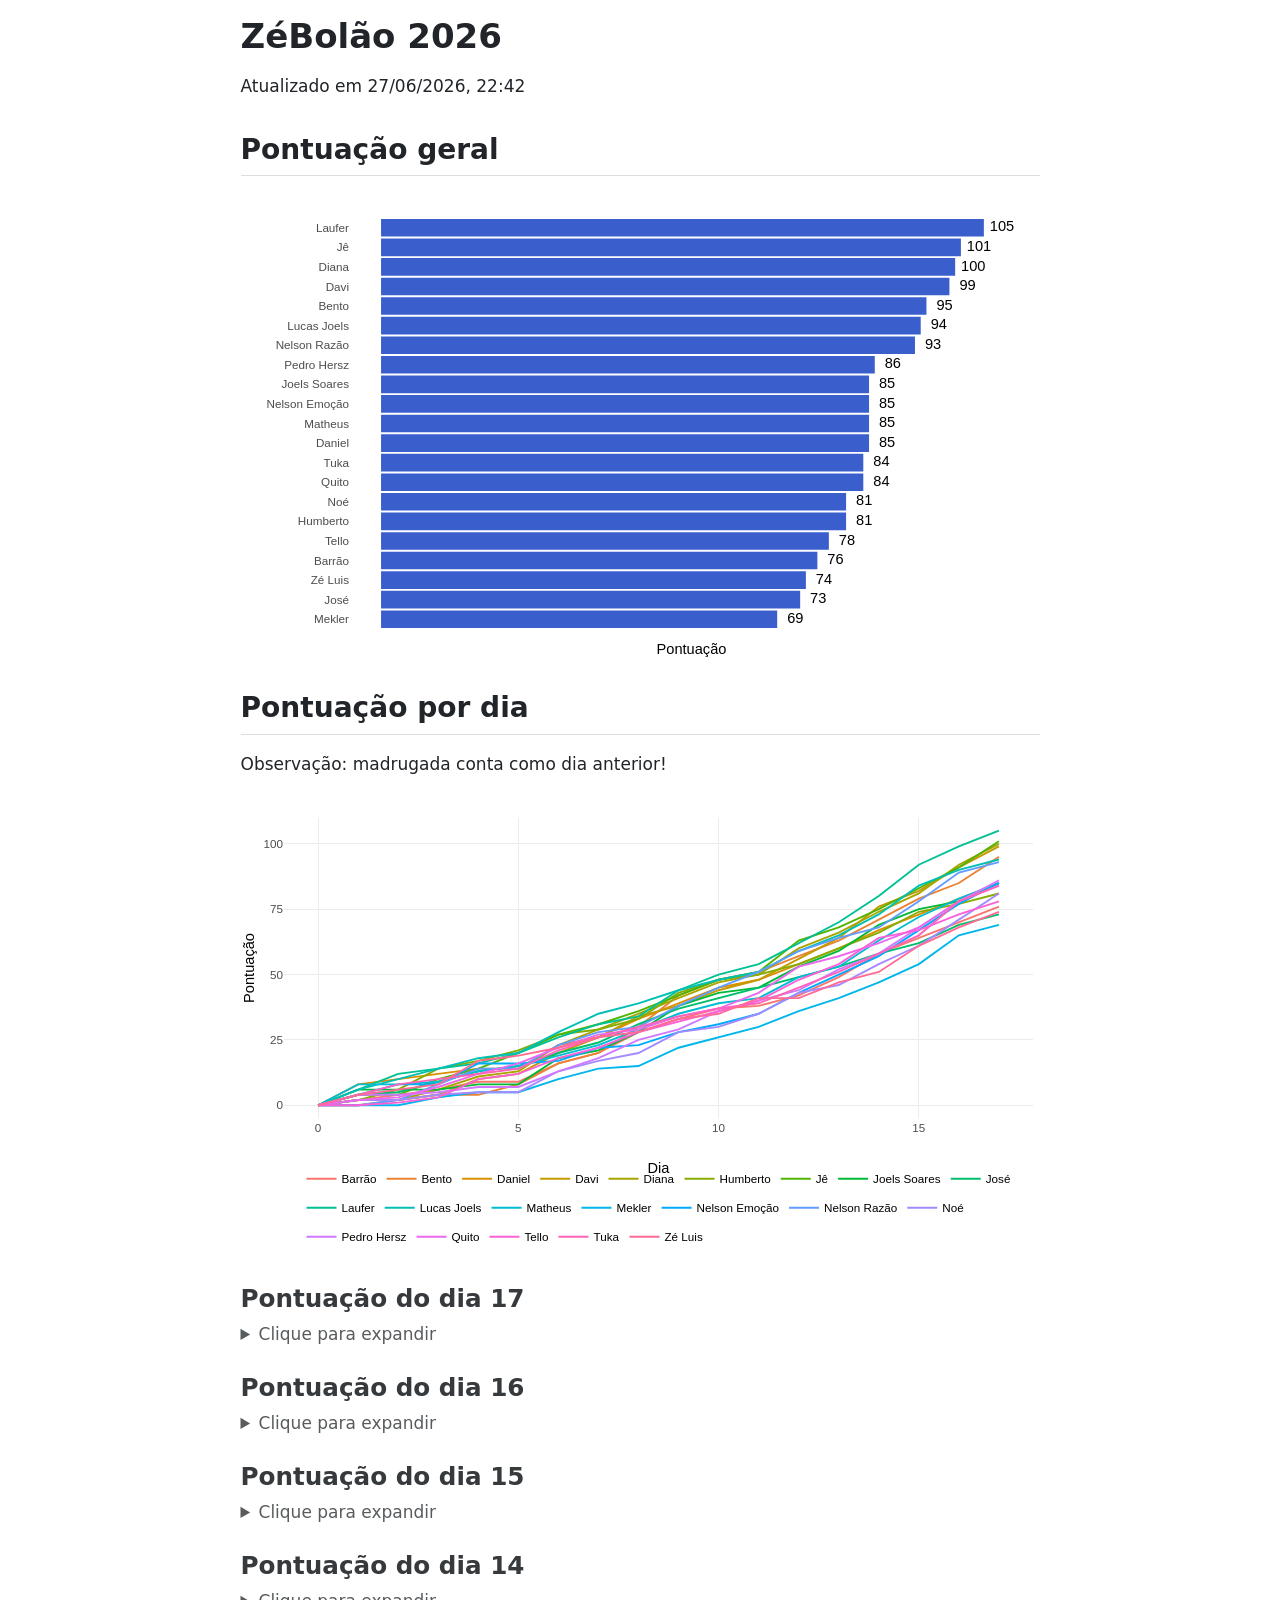
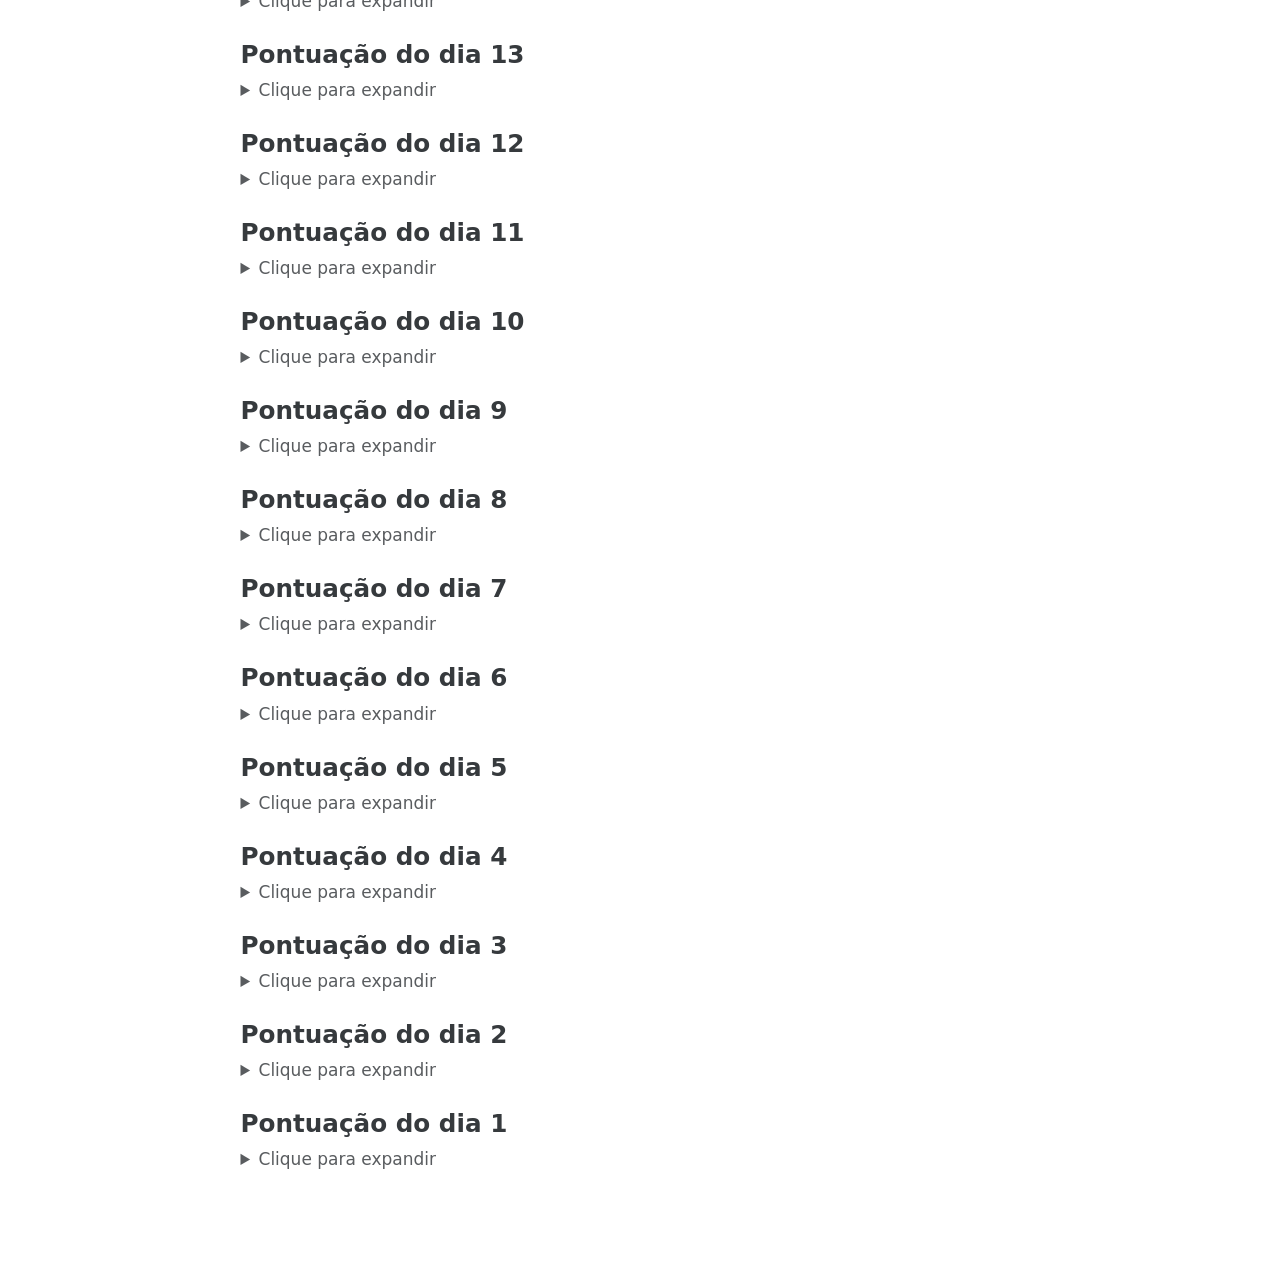
==== commit 1d07a7b8: "Built site for gh-pages" ====
--- a/home.html
+++ b/home.html
@@ -75,13 +75,13 @@
 </header>
 
 
-<p>Atualizado em 27/06/2026, 20:04</p>
+<p>Atualizado em 27/06/2026, 22:42</p>
 <section id="pontuação-geral" class="level2">
 <h2 class="anchored" data-anchor-id="pontuação-geral">Pontuação geral</h2>
 <div class="cell">
 <div class="cell-output-display">
-<div class="plotly html-widget html-fill-item" id="htmlwidget-6cdb663c073a4eb8c737" style="width:100%;height:464px;"></div>
-<script type="application/json" data-for="htmlwidget-6cdb663c073a4eb8c737">{"x":{"data":[{"orientation":"v","width":[105,99,98,97,94,91,91,84,84,84,83,82,81,80,79,77,77,74,74,71,67],"base":[20.550000000000001,19.550000000000001,18.550000000000001,17.550000000000001,16.550000000000001,15.550000000000001,14.550000000000001,13.550000000000001,12.550000000000001,11.550000000000001,10.550000000000001,9.5500000000000007,8.5500000000000007,7.5499999999999998,6.5499999999999998,5.5499999999999998,4.5499999999999998,3.5499999999999998,2.5499999999999998,1.55,0.55000000000000004],"x":[52.5,49.5,49,48.5,47,45.5,45.5,42,42,42,41.5,41,40.5,40,39.5,38.5,38.5,37,37,35.5,33.5],"y":[0.89999999999999858,0.89999999999999858,0.89999999999999858,0.89999999999999858,0.89999999999999858,0.89999999999999858,0.89999999999999858,0.89999999999999858,0.89999999999999858,0.89999999999999858,0.89999999999999858,0.89999999999999858,0.89999999999999858,0.89999999999999947,0.90000000000000036,0.90000000000000036,0.90000000000000036,0.90000000000000036,0.90000000000000036,0.90000000000000013,0.89999999999999991],"text":["pont: 105","pont:  99","pont:  98","pont:  97","pont:  94","pont:  91","pont:  91","pont:  84","pont:  84","pont:  84","pont:  83","pont:  82","pont:  81","pont:  80","pont:  79","pont:  77","pont:  77","pont:  74","pont:  74","pont:  71","pont:  67"],"type":"bar","textposition":"none","marker":{"autocolorscale":false,"color":"rgba(58,95,205,1)","line":{"width":1.8897637795275593,"color":"transparent"}},"showlegend":false,"xaxis":"x","yaxis":"y","hoverinfo":"text","frame":null},{"x":[108.15000000000001,102.15000000000001,101.15000000000001,100.15000000000001,97.150000000000006,94.150000000000006,94.150000000000006,87.150000000000006,87.150000000000006,87.150000000000006,86.150000000000006,85.150000000000006,84.150000000000006,83.150000000000006,82.150000000000006,80.150000000000006,80.150000000000006,77.150000000000006,77.150000000000006,74.150000000000006,70.150000000000006],"y":[21,20,19,18,17,16,15,14,13,12,11,10,9,8,7,6,5,4,3,2,1],"text":[105,99,98,97,94,91,91,84,84,84,83,82,81,80,79,77,77,74,74,71,67],"hovertext":["pont: 105","pont:  99","pont:  98","pont:  97","pont:  94","pont:  91","pont:  91","pont:  84","pont:  84","pont:  84","pont:  83","pont:  82","pont:  81","pont:  80","pont:  79","pont:  77","pont:  77","pont:  74","pont:  74","pont:  71","pont:  67"],"textfont":{"size":14.611872146118722,"color":"rgba(0,0,0,1)"},"type":"scatter","mode":"text","hoveron":"points","showlegend":false,"xaxis":"x","yaxis":"y","hoverinfo":"text","frame":null}],"layout":{"margin":{"t":23.305936073059364,"r":7.3059360730593621,"b":25.570776255707766,"l":86.940639269406418},"paper_bgcolor":"rgba(255,255,255,1)","font":{"color":"rgba(0,0,0,1)","family":"","size":14.611872146118724},"xaxis":{"domain":[0,1],"automargin":true,"type":"linear","autorange":false,"range":[-5.4075000000000006,113.5575],"tickmode":"array","ticktext":["0","30","60","90"],"tickvals":[0,30,60,90],"categoryorder":"array","categoryarray":["0","30","60","90"],"nticks":null,"ticks":"","tickcolor":null,"ticklen":3.6529680365296811,"tickwidth":0,"showticklabels":false,"tickfont":{"color":null,"family":null,"size":0},"tickangle":-0,"showline":false,"linecolor":null,"linewidth":0,"showgrid":false,"gridcolor":null,"gridwidth":0,"zeroline":false,"anchor":"y","title":{"text":"Pontuação","font":{"color":"rgba(0,0,0,1)","family":"","size":14.611872146118724}},"hoverformat":".2f"},"yaxis":{"domain":[0,1],"automargin":true,"type":"linear","autorange":false,"range":[0.40000000000000002,21.600000000000001],"tickmode":"array","ticktext":["Mekler","José","Zé Luis","Barrão","Tello","Noé","Nelson Emoção","Humberto","Matheus","Quito","Daniel","Pedro Hersz","Tuka","Joels Soares","Bento","Nelson Razão","Lucas Joels","Davi","Diana","Jê","Laufer"],"tickvals":[1,2,3,4,5,6,7,8,9,10,11,12,13,14,14.999999999999998,15.999999999999998,17,18,19,20,21],"categoryorder":"array","categoryarray":["Mekler","José","Zé Luis","Barrão","Tello","Noé","Nelson Emoção","Humberto","Matheus","Quito","Daniel","Pedro Hersz","Tuka","Joels Soares","Bento","Nelson Razão","Lucas Joels","Davi","Diana","Jê","Laufer"],"nticks":null,"ticks":"","tickcolor":null,"ticklen":3.6529680365296811,"tickwidth":0,"showticklabels":true,"tickfont":{"color":"rgba(77,77,77,1)","family":"","size":11.68949771689498},"tickangle":-0,"showline":false,"linecolor":null,"linewidth":0,"showgrid":false,"gridcolor":null,"gridwidth":0,"zeroline":false,"anchor":"x","title":{"text":"","font":{"color":null,"family":null,"size":0}},"hoverformat":".2f"},"shapes":[],"showlegend":false,"legend":{"bgcolor":null,"bordercolor":null,"borderwidth":0,"font":{"color":"rgba(0,0,0,1)","family":"","size":11.68949771689498}},"hovermode":"closest","barmode":"relative"},"config":{"doubleClick":"reset","modeBarButtonsToAdd":["hoverclosest","hovercompare"],"showSendToCloud":false},"source":"A","attrs":{"15c21f21506e":{"x":{},"y":{},"type":"bar"},"15c2706df45e":{"x":{},"y":{},"label":{}}},"cur_data":"15c21f21506e","visdat":{"15c21f21506e":["function (y) ","x"],"15c2706df45e":["function (y) ","x"]},"highlight":{"on":"plotly_click","persistent":false,"dynamic":false,"selectize":false,"opacityDim":0.20000000000000001,"selected":{"opacity":1},"debounce":0},"shinyEvents":["plotly_hover","plotly_click","plotly_selected","plotly_relayout","plotly_brushed","plotly_brushing","plotly_clickannotation","plotly_doubleclick","plotly_deselect","plotly_afterplot","plotly_sunburstclick"],"base_url":"https://plot.ly"},"evals":[],"jsHooks":[]}</script>
+<div class="plotly html-widget html-fill-item" id="htmlwidget-c209fedc63c2360da117" style="width:100%;height:464px;"></div>
+<script type="application/json" data-for="htmlwidget-c209fedc63c2360da117">{"x":{"data":[{"orientation":"v","width":[105,101,100,99,95,94,93,86,85,85,85,85,84,84,81,81,78,76,74,73,69],"base":[20.550000000000001,19.550000000000001,18.550000000000001,17.550000000000001,16.550000000000001,15.550000000000001,14.550000000000001,13.550000000000001,12.550000000000001,11.550000000000001,10.550000000000001,9.5500000000000007,8.5500000000000007,7.5499999999999998,6.5499999999999998,5.5499999999999998,4.5499999999999998,3.5499999999999998,2.5499999999999998,1.55,0.55000000000000004],"x":[52.5,50.5,50,49.5,47.5,47,46.5,43,42.5,42.5,42.5,42.5,42,42,40.5,40.5,39,38,37,36.5,34.5],"y":[0.89999999999999858,0.89999999999999858,0.89999999999999858,0.89999999999999858,0.89999999999999858,0.89999999999999858,0.89999999999999858,0.89999999999999858,0.89999999999999858,0.89999999999999858,0.89999999999999858,0.89999999999999858,0.89999999999999858,0.89999999999999947,0.90000000000000036,0.90000000000000036,0.90000000000000036,0.90000000000000036,0.90000000000000036,0.90000000000000013,0.89999999999999991],"text":["pont: 105","pont: 101","pont: 100","pont:  99","pont:  95","pont:  94","pont:  93","pont:  86","pont:  85","pont:  85","pont:  85","pont:  85","pont:  84","pont:  84","pont:  81","pont:  81","pont:  78","pont:  76","pont:  74","pont:  73","pont:  69"],"type":"bar","textposition":"none","marker":{"autocolorscale":false,"color":"rgba(58,95,205,1)","line":{"width":1.8897637795275593,"color":"transparent"}},"showlegend":false,"xaxis":"x","yaxis":"y","hoverinfo":"text","frame":null},{"x":[108.15000000000001,104.15000000000001,103.15000000000001,102.15000000000001,98.150000000000006,97.150000000000006,96.150000000000006,89.150000000000006,88.150000000000006,88.150000000000006,88.150000000000006,88.150000000000006,87.150000000000006,87.150000000000006,84.150000000000006,84.150000000000006,81.150000000000006,79.150000000000006,77.150000000000006,76.150000000000006,72.150000000000006],"y":[21,20,19,18,17,16,15,14,13,12,11,10,9,8,7,6,5,4,3,2,1],"text":[105,101,100,99,95,94,93,86,85,85,85,85,84,84,81,81,78,76,74,73,69],"hovertext":["pont: 105","pont: 101","pont: 100","pont:  99","pont:  95","pont:  94","pont:  93","pont:  86","pont:  85","pont:  85","pont:  85","pont:  85","pont:  84","pont:  84","pont:  81","pont:  81","pont:  78","pont:  76","pont:  74","pont:  73","pont:  69"],"textfont":{"size":14.611872146118722,"color":"rgba(0,0,0,1)"},"type":"scatter","mode":"text","hoveron":"points","showlegend":false,"xaxis":"x","yaxis":"y","hoverinfo":"text","frame":null}],"layout":{"margin":{"t":23.305936073059364,"r":7.3059360730593621,"b":25.570776255707766,"l":86.940639269406418},"paper_bgcolor":"rgba(255,255,255,1)","font":{"color":"rgba(0,0,0,1)","family":"","size":14.611872146118724},"xaxis":{"domain":[0,1],"automargin":true,"type":"linear","autorange":false,"range":[-5.4075000000000006,113.5575],"tickmode":"array","ticktext":["0","30","60","90"],"tickvals":[0,30,60,90],"categoryorder":"array","categoryarray":["0","30","60","90"],"nticks":null,"ticks":"","tickcolor":null,"ticklen":3.6529680365296811,"tickwidth":0,"showticklabels":false,"tickfont":{"color":null,"family":null,"size":0},"tickangle":-0,"showline":false,"linecolor":null,"linewidth":0,"showgrid":false,"gridcolor":null,"gridwidth":0,"zeroline":false,"anchor":"y","title":{"text":"Pontuação","font":{"color":"rgba(0,0,0,1)","family":"","size":14.611872146118724}},"hoverformat":".2f"},"yaxis":{"domain":[0,1],"automargin":true,"type":"linear","autorange":false,"range":[0.40000000000000002,21.600000000000001],"tickmode":"array","ticktext":["Mekler","José","Zé Luis","Barrão","Tello","Humberto","Noé","Quito","Tuka","Daniel","Matheus","Nelson Emoção","Joels Soares","Pedro Hersz","Nelson Razão","Lucas Joels","Bento","Davi","Diana","Jê","Laufer"],"tickvals":[1,2,3,4,5,6,7,8,9,10,11,12,13,14,14.999999999999998,15.999999999999998,17,18,19,20,21],"categoryorder":"array","categoryarray":["Mekler","José","Zé Luis","Barrão","Tello","Humberto","Noé","Quito","Tuka","Daniel","Matheus","Nelson Emoção","Joels Soares","Pedro Hersz","Nelson Razão","Lucas Joels","Bento","Davi","Diana","Jê","Laufer"],"nticks":null,"ticks":"","tickcolor":null,"ticklen":3.6529680365296811,"tickwidth":0,"showticklabels":true,"tickfont":{"color":"rgba(77,77,77,1)","family":"","size":11.68949771689498},"tickangle":-0,"showline":false,"linecolor":null,"linewidth":0,"showgrid":false,"gridcolor":null,"gridwidth":0,"zeroline":false,"anchor":"x","title":{"text":"","font":{"color":null,"family":null,"size":0}},"hoverformat":".2f"},"shapes":[],"showlegend":false,"legend":{"bgcolor":null,"bordercolor":null,"borderwidth":0,"font":{"color":"rgba(0,0,0,1)","family":"","size":11.68949771689498}},"hovermode":"closest","barmode":"relative"},"config":{"doubleClick":"reset","modeBarButtonsToAdd":["hoverclosest","hovercompare"],"showSendToCloud":false},"source":"A","attrs":{"15803ee68102":{"x":{},"y":{},"type":"bar"},"15801431f1ba":{"x":{},"y":{},"label":{}}},"cur_data":"15803ee68102","visdat":{"15803ee68102":["function (y) ","x"],"15801431f1ba":["function (y) ","x"]},"highlight":{"on":"plotly_click","persistent":false,"dynamic":false,"selectize":false,"opacityDim":0.20000000000000001,"selected":{"opacity":1},"debounce":0},"shinyEvents":["plotly_hover","plotly_click","plotly_selected","plotly_relayout","plotly_brushed","plotly_brushing","plotly_clickannotation","plotly_doubleclick","plotly_deselect","plotly_afterplot","plotly_sunburstclick"],"base_url":"https://plot.ly"},"evals":[],"jsHooks":[]}</script>
 </div>
 </div>
 </section>
@@ -90,8 +90,8 @@
 <p>Observação: madrugada conta como dia anterior!</p>
 <div class="cell">
 <div class="cell-output-display">
-<div class="plotly html-widget html-fill-item" id="htmlwidget-1e141a777bd477e1ff99" style="width:100%;height:464px;"></div>
-<script type="application/json" data-for="htmlwidget-1e141a777bd477e1ff99">{"x":{"data":[{"x":[0,1,2,3,4,5,6,7,8,9,10,11,12,13,14,15,16,17],"y":[0,2,4,6,9,9,16,20,28,33,37,38,42,49,58,64,70,74],"text":["dia:  0<br />pontacum:   0<br />nome: Barrão","dia:  1<br />pontacum:   2<br />nome: Barrão","dia:  2<br />pontacum:   4<br />nome: Barrão","dia:  3<br />pontacum:   6<br />nome: Barrão","dia:  4<br />pontacum:   9<br />nome: Barrão","dia:  5<br />pontacum:   9<br />nome: Barrão","dia:  6<br />pontacum:  16<br />nome: Barrão","dia:  7<br />pontacum:  20<br />nome: Barrão","dia:  8<br />pontacum:  28<br />nome: Barrão","dia:  9<br />pontacum:  33<br />nome: Barrão","dia: 10<br />pontacum:  37<br />nome: Barrão","dia: 11<br />pontacum:  38<br />nome: Barrão","dia: 12<br />pontacum:  42<br />nome: Barrão","dia: 13<br />pontacum:  49<br />nome: Barrão","dia: 14<br />pontacum:  58<br />nome: Barrão","dia: 15<br />pontacum:  64<br />nome: Barrão","dia: 16<br />pontacum:  70<br />nome: Barrão","dia: 17<br />pontacum:  74<br />nome: Barrão"],"type":"scatter","mode":"lines","line":{"width":1.8897637795275593,"color":"rgba(248,118,109,1)","dash":"solid"},"hoveron":"points","name":"Barrão","legendgroup":"Barrão","showlegend":true,"xaxis":"x","yaxis":"y","hoverinfo":"text","frame":null},{"x":[0,1,2,3,4,5,6,7,8,9,10,11,12,13,14,15,16,17],"y":[0,0,2,4,4,8,16,20,30,42,48,51,57,63,71,79,85,91],"text":["dia:  0<br />pontacum:   0<br />nome: Bento","dia:  1<br />pontacum:   0<br />nome: Bento","dia:  2<br />pontacum:   2<br />nome: Bento","dia:  3<br />pontacum:   4<br />nome: Bento","dia:  4<br />pontacum:   4<br />nome: Bento","dia:  5<br />pontacum:   8<br />nome: Bento","dia:  6<br />pontacum:  16<br />nome: Bento","dia:  7<br />pontacum:  20<br />nome: Bento","dia:  8<br />pontacum:  30<br />nome: Bento","dia:  9<br />pontacum:  42<br />nome: Bento","dia: 10<br />pontacum:  48<br />nome: Bento","dia: 11<br />pontacum:  51<br />nome: Bento","dia: 12<br />pontacum:  57<br />nome: Bento","dia: 13<br />pontacum:  63<br />nome: Bento","dia: 14<br />pontacum:  71<br />nome: Bento","dia: 15<br />pontacum:  79<br />nome: Bento","dia: 16<br />pontacum:  85<br />nome: Bento","dia: 17<br />pontacum:  91<br />nome: Bento"],"type":"scatter","mode":"lines","line":{"width":1.8897637795275593,"color":"rgba(235,131,53,1)","dash":"solid"},"hoveron":"points","name":"Bento","legendgroup":"Bento","showlegend":true,"xaxis":"x","yaxis":"y","hoverinfo":"text","frame":null},{"x":[0,1,2,3,4,5,6,7,8,9,10,11,12,13,14,15,16,17],"y":[0,8,10,12,14,14,23,26,33,39,45,48,54,60,67,73,79,83],"text":["dia:  0<br />pontacum:   0<br />nome: Daniel","dia:  1<br />pontacum:   8<br />nome: Daniel","dia:  2<br />pontacum:  10<br />nome: Daniel","dia:  3<br />pontacum:  12<br />nome: Daniel","dia:  4<br />pontacum:  14<br />nome: Daniel","dia:  5<br />pontacum:  14<br />nome: Daniel","dia:  6<br />pontacum:  23<br />nome: Daniel","dia:  7<br />pontacum:  26<br />nome: Daniel","dia:  8<br />pontacum:  33<br />nome: Daniel","dia:  9<br />pontacum:  39<br />nome: Daniel","dia: 10<br />pontacum:  45<br />nome: Daniel","dia: 11<br />pontacum:  48<br />nome: Daniel","dia: 12<br />pontacum:  54<br />nome: Daniel","dia: 13<br />pontacum:  60<br />nome: Daniel","dia: 14<br />pontacum:  67<br />nome: Daniel","dia: 15<br />pontacum:  73<br />nome: Daniel","dia: 16<br />pontacum:  79<br />nome: Daniel","dia: 17<br />pontacum:  83<br />nome: Daniel"],"type":"scatter","mode":"lines","line":{"width":1.8897637795275593,"color":"rgba(218,143,0,1)","dash":"solid"},"hoveron":"points","name":"Daniel","legendgroup":"Daniel","showlegend":true,"xaxis":"x","yaxis":"y","hoverinfo":"text","frame":null},{"x":[0,1,2,3,4,5,6,7,8,9,10,11,12,13,14,15,16,17],"y":[0,2,2,4,10,12,20,26,34,38,44,48,56,64,76,82,91,97],"text":["dia:  0<br />pontacum:   0<br />nome: Davi","dia:  1<br />pontacum:   2<br />nome: Davi","dia:  2<br />pontacum:   2<br />nome: Davi","dia:  3<br />pontacum:   4<br />nome: Davi","dia:  4<br />pontacum:  10<br />nome: Davi","dia:  5<br />pontacum:  12<br />nome: Davi","dia:  6<br />pontacum:  20<br />nome: Davi","dia:  7<br />pontacum:  26<br />nome: Davi","dia:  8<br />pontacum:  34<br />nome: Davi","dia:  9<br />pontacum:  38<br />nome: Davi","dia: 10<br />pontacum:  44<br />nome: Davi","dia: 11<br />pontacum:  48<br />nome: Davi","dia: 12<br />pontacum:  56<br />nome: Davi","dia: 13<br />pontacum:  64<br />nome: Davi","dia: 14<br />pontacum:  76<br />nome: Davi","dia: 15<br />pontacum:  82<br />nome: Davi","dia: 16<br />pontacum:  91<br />nome: Davi","dia: 17<br />pontacum:  97<br />nome: Davi"],"type":"scatter","mode":"lines","line":{"width":1.8897637795275593,"color":"rgba(196,154,0,1)","dash":"solid"},"hoveron":"points","name":"Davi","legendgroup":"Davi","showlegend":true,"xaxis":"x","yaxis":"y","hoverinfo":"text","frame":null},{"x":[0,1,2,3,4,5,6,7,8,9,10,11,12,13,14,15,16,17],"y":[0,2,2,6,11,13,23,29,35,41,47,50,60,66,74,81,92,98],"text":["dia:  0<br />pontacum:   0<br />nome: Diana","dia:  1<br />pontacum:   2<br />nome: Diana","dia:  2<br />pontacum:   2<br />nome: Diana","dia:  3<br />pontacum:   6<br />nome: Diana","dia:  4<br />pontacum:  11<br />nome: Diana","dia:  5<br />pontacum:  13<br />nome: Diana","dia:  6<br />pontacum:  23<br />nome: Diana","dia:  7<br />pontacum:  29<br />nome: Diana","dia:  8<br />pontacum:  35<br />nome: Diana","dia:  9<br />pontacum:  41<br />nome: Diana","dia: 10<br />pontacum:  47<br />nome: Diana","dia: 11<br />pontacum:  50<br />nome: Diana","dia: 12<br />pontacum:  60<br />nome: Diana","dia: 13<br />pontacum:  66<br />nome: Diana","dia: 14<br />pontacum:  74<br />nome: Diana","dia: 15<br />pontacum:  81<br />nome: Diana","dia: 16<br />pontacum:  92<br />nome: Diana","dia: 17<br />pontacum:  98<br />nome: Diana"],"type":"scatter","mode":"lines","line":{"width":1.8897637795275593,"color":"rgba(169,164,0,1)","dash":"solid"},"hoveron":"points","name":"Diana","legendgroup":"Diana","showlegend":true,"xaxis":"x","yaxis":"y","hoverinfo":"text","frame":null},{"x":[0,1,2,3,4,5,6,7,8,9,10,11,12,13,14,15,16,17],"y":[0,2,6,14,17,21,27,29,33,43,48,50,54,60,66,74,77,80],"text":["dia:  0<br />pontacum:   0<br />nome: Humberto","dia:  1<br />pontacum:   2<br />nome: Humberto","dia:  2<br />pontacum:   6<br />nome: Humberto","dia:  3<br />pontacum:  14<br />nome: Humberto","dia:  4<br />pontacum:  17<br />nome: Humberto","dia:  5<br />pontacum:  21<br />nome: Humberto","dia:  6<br />pontacum:  27<br />nome: Humberto","dia:  7<br />pontacum:  29<br />nome: Humberto","dia:  8<br />pontacum:  33<br />nome: Humberto","dia:  9<br />pontacum:  43<br />nome: Humberto","dia: 10<br />pontacum:  48<br />nome: Humberto","dia: 11<br />pontacum:  50<br />nome: Humberto","dia: 12<br />pontacum:  54<br />nome: Humberto","dia: 13<br />pontacum:  60<br />nome: Humberto","dia: 14<br />pontacum:  66<br />nome: Humberto","dia: 15<br />pontacum:  74<br />nome: Humberto","dia: 16<br />pontacum:  77<br />nome: Humberto","dia: 17<br />pontacum:  80<br />nome: Humberto"],"type":"scatter","mode":"lines","line":{"width":1.8897637795275593,"color":"rgba(134,172,0,1)","dash":"solid"},"hoveron":"points","name":"Humberto","legendgroup":"Humberto","showlegend":true,"xaxis":"x","yaxis":"y","hoverinfo":"text","frame":null},{"x":[0,1,2,3,4,5,6,7,8,9,10,11,12,13,14,15,16,17],"y":[0,4,4,10,14,20,27,31,36,42,48,51,63,68,75,83,91,99],"text":["dia:  0<br />pontacum:   0<br />nome: Jê","dia:  1<br />pontacum:   4<br />nome: Jê","dia:  2<br />pontacum:   4<br />nome: Jê","dia:  3<br />pontacum:  10<br />nome: Jê","dia:  4<br />pontacum:  14<br />nome: Jê","dia:  5<br />pontacum:  20<br />nome: Jê","dia:  6<br />pontacum:  27<br />nome: Jê","dia:  7<br />pontacum:  31<br />nome: Jê","dia:  8<br />pontacum:  36<br />nome: Jê","dia:  9<br />pontacum:  42<br />nome: Jê","dia: 10<br />pontacum:  48<br />nome: Jê","dia: 11<br />pontacum:  51<br />nome: Jê","dia: 12<br />pontacum:  63<br />nome: Jê","dia: 13<br />pontacum:  68<br />nome: Jê","dia: 14<br />pontacum:  75<br />nome: Jê","dia: 15<br />pontacum:  83<br />nome: Jê","dia: 16<br />pontacum:  91<br />nome: Jê","dia: 17<br />pontacum:  99<br />nome: Jê"],"type":"scatter","mode":"lines","line":{"width":1.8897637795275593,"color":"rgba(83,180,0,1)","dash":"solid"},"hoveron":"points","name":"Jê","legendgroup":"Jê","showlegend":true,"xaxis":"x","yaxis":"y","hoverinfo":"text","frame":null},{"x":[0,1,2,3,4,5,6,7,8,9,10,11,12,13,14,15,16,17],"y":[0,6,6,6,8,8,18,21,28,38,43,45,53,59,69,75,78,84],"text":["dia:  0<br />pontacum:   0<br />nome: Joels Soares","dia:  1<br />pontacum:   6<br />nome: Joels Soares","dia:  2<br />pontacum:   6<br />nome: Joels Soares","dia:  3<br />pontacum:   6<br />nome: Joels Soares","dia:  4<br />pontacum:   8<br />nome: Joels Soares","dia:  5<br />pontacum:   8<br />nome: Joels Soares","dia:  6<br />pontacum:  18<br />nome: Joels Soares","dia:  7<br />pontacum:  21<br />nome: Joels Soares","dia:  8<br />pontacum:  28<br />nome: Joels Soares","dia:  9<br />pontacum:  38<br />nome: Joels Soares","dia: 10<br />pontacum:  43<br />nome: Joels Soares","dia: 11<br />pontacum:  45<br />nome: Joels Soares","dia: 12<br />pontacum:  53<br />nome: Joels Soares","dia: 13<br />pontacum:  59<br />nome: Joels Soares","dia: 14<br />pontacum:  69<br />nome: Joels Soares","dia: 15<br />pontacum:  75<br />nome: Joels Soares","dia: 16<br />pontacum:  78<br />nome: Joels Soares","dia: 17<br />pontacum:  84<br />nome: Joels Soares"],"type":"scatter","mode":"lines","line":{"width":1.8897637795275593,"color":"rgba(0,186,56,1)","dash":"solid"},"hoveron":"points","name":"Joels Soares","legendgroup":"Joels Soares","showlegend":true,"xaxis":"x","yaxis":"y","hoverinfo":"text","frame":null},{"x":[0,1,2,3,4,5,6,7,8,9,10,11,12,13,14,15,16,17],"y":[0,4,5,9,13,15,20,24,31,37,41,45,49,53,58,62,69,71],"text":["dia:  0<br />pontacum:   0<br />nome: José","dia:  1<br />pontacum:   4<br />nome: José","dia:  2<br />pontacum:   5<br />nome: José","dia:  3<br />pontacum:   9<br />nome: José","dia:  4<br />pontacum:  13<br />nome: José","dia:  5<br />pontacum:  15<br />nome: José","dia:  6<br />pontacum:  20<br />nome: José","dia:  7<br />pontacum:  24<br />nome: José","dia:  8<br />pontacum:  31<br />nome: José","dia:  9<br />pontacum:  37<br />nome: José","dia: 10<br />pontacum:  41<br />nome: José","dia: 11<br />pontacum:  45<br />nome: José","dia: 12<br />pontacum:  49<br />nome: José","dia: 13<br />pontacum:  53<br />nome: José","dia: 14<br />pontacum:  58<br />nome: José","dia: 15<br />pontacum:  62<br />nome: José","dia: 16<br />pontacum:  69<br />nome: José","dia: 17<br />pontacum:  71<br />nome: José"],"type":"scatter","mode":"lines","line":{"width":1.8897637795275593,"color":"rgba(0,190,109,1)","dash":"solid"},"hoveron":"points","name":"José","legendgroup":"José","showlegend":true,"xaxis":"x","yaxis":"y","hoverinfo":"text","frame":null},{"x":[0,1,2,3,4,5,6,7,8,9,10,11,12,13,14,15,16,17],"y":[0,6,12,14,16,20,26,31,34,44,50,54,62,70,80,92,99,105],"text":["dia:  0<br />pontacum:   0<br />nome: Laufer","dia:  1<br />pontacum:   6<br />nome: Laufer","dia:  2<br />pontacum:  12<br />nome: Laufer","dia:  3<br />pontacum:  14<br />nome: Laufer","dia:  4<br />pontacum:  16<br />nome: Laufer","dia:  5<br />pontacum:  20<br />nome: Laufer","dia:  6<br />pontacum:  26<br />nome: Laufer","dia:  7<br />pontacum:  31<br />nome: Laufer","dia:  8<br />pontacum:  34<br />nome: Laufer","dia:  9<br />pontacum:  44<br />nome: Laufer","dia: 10<br />pontacum:  50<br />nome: Laufer","dia: 11<br />pontacum:  54<br />nome: Laufer","dia: 12<br />pontacum:  62<br />nome: Laufer","dia: 13<br />pontacum:  70<br />nome: Laufer","dia: 14<br />pontacum:  80<br />nome: Laufer","dia: 15<br />pontacum:  92<br />nome: Laufer","dia: 16<br />pontacum:  99<br />nome: Laufer","dia: 17<br />pontacum: 105<br />nome: Laufer"],"type":"scatter","mode":"lines","line":{"width":1.8897637795275593,"color":"rgba(0,192,148,1)","dash":"solid"},"hoveron":"points","name":"Laufer","legendgroup":"Laufer","showlegend":true,"xaxis":"x","yaxis":"y","hoverinfo":"text","frame":null},{"x":[0,1,2,3,4,5,6,7,8,9,10,11,12,13,14,15,16,17],"y":[0,6,10,14,18,20,28,35,39,44,48,51,59,65,73,84,90,94],"text":["dia:  0<br />pontacum:   0<br />nome: Lucas Joels","dia:  1<br />pontacum:   6<br />nome: Lucas Joels","dia:  2<br />pontacum:  10<br />nome: Lucas Joels","dia:  3<br />pontacum:  14<br />nome: Lucas Joels","dia:  4<br />pontacum:  18<br />nome: Lucas Joels","dia:  5<br />pontacum:  20<br />nome: Lucas Joels","dia:  6<br />pontacum:  28<br />nome: Lucas Joels","dia:  7<br />pontacum:  35<br />nome: Lucas Joels","dia:  8<br />pontacum:  39<br />nome: Lucas Joels","dia:  9<br />pontacum:  44<br />nome: Lucas Joels","dia: 10<br />pontacum:  48<br />nome: Lucas Joels","dia: 11<br />pontacum:  51<br />nome: Lucas Joels","dia: 12<br />pontacum:  59<br />nome: Lucas Joels","dia: 13<br />pontacum:  65<br />nome: Lucas Joels","dia: 14<br />pontacum:  73<br />nome: Lucas Joels","dia: 15<br />pontacum:  84<br />nome: Lucas Joels","dia: 16<br />pontacum:  90<br />nome: Lucas Joels","dia: 17<br />pontacum:  94<br />nome: Lucas Joels"],"type":"scatter","mode":"lines","line":{"width":1.8897637795275593,"color":"rgba(0,192,181,1)","dash":"solid"},"hoveron":"points","name":"Lucas Joels","legendgroup":"Lucas Joels","showlegend":true,"xaxis":"x","yaxis":"y","hoverinfo":"text","frame":null},{"x":[0,1,2,3,4,5,6,7,8,9,10,11,12,13,14,15,16,17],"y":[0,8,8,9,13,15,19,23,29,35,39,41,49,53,63,72,79,81],"text":["dia:  0<br />pontacum:   0<br />nome: Matheus","dia:  1<br />pontacum:   8<br />nome: Matheus","dia:  2<br />pontacum:   8<br />nome: Matheus","dia:  3<br />pontacum:   9<br />nome: Matheus","dia:  4<br />pontacum:  13<br />nome: Matheus","dia:  5<br />pontacum:  15<br />nome: Matheus","dia:  6<br />pontacum:  19<br />nome: Matheus","dia:  7<br />pontacum:  23<br />nome: Matheus","dia:  8<br />pontacum:  29<br />nome: Matheus","dia:  9<br />pontacum:  35<br />nome: Matheus","dia: 10<br />pontacum:  39<br />nome: Matheus","dia: 11<br />pontacum:  41<br />nome: Matheus","dia: 12<br />pontacum:  49<br />nome: Matheus","dia: 13<br />pontacum:  53<br />nome: Matheus","dia: 14<br />pontacum:  63<br />nome: Matheus","dia: 15<br />pontacum:  72<br />nome: Matheus","dia: 16<br />pontacum:  79<br />nome: Matheus","dia: 17<br />pontacum:  81<br />nome: Matheus"],"type":"scatter","mode":"lines","line":{"width":1.8897637795275593,"color":"rgba(0,189,210,1)","dash":"solid"},"hoveron":"points","name":"Matheus","legendgroup":"Matheus","showlegend":true,"xaxis":"x","yaxis":"y","hoverinfo":"text","frame":null},{"x":[0,1,2,3,4,5,6,7,8,9,10,11,12,13,14,15,16,17],"y":[0,0,0,3,5,5,10,14,15,22,26,30,36,41,47,54,65,67],"text":["dia:  0<br />pontacum:   0<br />nome: Mekler","dia:  1<br />pontacum:   0<br />nome: Mekler","dia:  2<br />pontacum:   0<br />nome: Mekler","dia:  3<br />pontacum:   3<br />nome: Mekler","dia:  4<br />pontacum:   5<br />nome: Mekler","dia:  5<br />pontacum:   5<br />nome: Mekler","dia:  6<br />pontacum:  10<br />nome: Mekler","dia:  7<br />pontacum:  14<br />nome: Mekler","dia:  8<br />pontacum:  15<br />nome: Mekler","dia:  9<br />pontacum:  22<br />nome: Mekler","dia: 10<br />pontacum:  26<br />nome: Mekler","dia: 11<br />pontacum:  30<br />nome: Mekler","dia: 12<br />pontacum:  36<br />nome: Mekler","dia: 13<br />pontacum:  41<br />nome: Mekler","dia: 14<br />pontacum:  47<br />nome: Mekler","dia: 15<br />pontacum:  54<br />nome: Mekler","dia: 16<br />pontacum:  65<br />nome: Mekler","dia: 17<br />pontacum:  67<br />nome: Mekler"],"type":"scatter","mode":"lines","line":{"width":1.8897637795275593,"color":"rgba(0,182,235,1)","dash":"solid"},"hoveron":"points","name":"Mekler","legendgroup":"Mekler","showlegend":true,"xaxis":"x","yaxis":"y","hoverinfo":"text","frame":null},{"x":[0,1,2,3,4,5,6,7,8,9,10,11,12,13,14,15,16,17],"y":[0,4,8,8,16,16,17,22,23,28,31,35,43,50,57,67,77,79],"text":["dia:  0<br />pontacum:   0<br />nome: Nelson Emoção","dia:  1<br />pontacum:   4<br />nome: Nelson Emoção","dia:  2<br />pontacum:   8<br />nome: Nelson Emoção","dia:  3<br />pontacum:   8<br />nome: Nelson Emoção","dia:  4<br />pontacum:  16<br />nome: Nelson Emoção","dia:  5<br />pontacum:  16<br />nome: Nelson Emoção","dia:  6<br />pontacum:  17<br />nome: Nelson Emoção","dia:  7<br />pontacum:  22<br />nome: Nelson Emoção","dia:  8<br />pontacum:  23<br />nome: Nelson Emoção","dia:  9<br />pontacum:  28<br />nome: Nelson Emoção","dia: 10<br />pontacum:  31<br />nome: Nelson Emoção","dia: 11<br />pontacum:  35<br />nome: Nelson Emoção","dia: 12<br />pontacum:  43<br />nome: Nelson Emoção","dia: 13<br />pontacum:  50<br />nome: Nelson Emoção","dia: 14<br />pontacum:  57<br />nome: Nelson Emoção","dia: 15<br />pontacum:  67<br />nome: Nelson Emoção","dia: 16<br />pontacum:  77<br />nome: Nelson Emoção","dia: 17<br />pontacum:  79<br />nome: Nelson Emoção"],"type":"scatter","mode":"lines","line":{"width":1.8897637795275593,"color":"rgba(0,171,253,1)","dash":"solid"},"hoveron":"points","name":"Nelson Emoção","legendgroup":"Nelson Emoção","showlegend":true,"xaxis":"x","yaxis":"y","hoverinfo":"text","frame":null},{"x":[0,1,2,3,4,5,6,7,8,9,10,11,12,13,14,15,16,17],"y":[0,0,2,8,14,14,23,28,30,38,45,51,59,64,68,78,89,91],"text":["dia:  0<br />pontacum:   0<br />nome: Nelson Razão","dia:  1<br />pontacum:   0<br />nome: Nelson Razão","dia:  2<br />pontacum:   2<br />nome: Nelson Razão","dia:  3<br />pontacum:   8<br />nome: Nelson Razão","dia:  4<br />pontacum:  14<br />nome: Nelson Razão","dia:  5<br />pontacum:  14<br />nome: Nelson Razão","dia:  6<br />pontacum:  23<br />nome: Nelson Razão","dia:  7<br />pontacum:  28<br />nome: Nelson Razão","dia:  8<br />pontacum:  30<br />nome: Nelson Razão","dia:  9<br />pontacum:  38<br />nome: Nelson Razão","dia: 10<br />pontacum:  45<br />nome: Nelson Razão","dia: 11<br />pontacum:  51<br />nome: Nelson Razão","dia: 12<br />pontacum:  59<br />nome: Nelson Razão","dia: 13<br />pontacum:  64<br />nome: Nelson Razão","dia: 14<br />pontacum:  68<br />nome: Nelson Razão","dia: 15<br />pontacum:  78<br />nome: Nelson Razão","dia: 16<br />pontacum:  89<br />nome: Nelson Razão","dia: 17<br />pontacum:  91<br />nome: Nelson Razão"],"type":"scatter","mode":"lines","line":{"width":1.8897637795275593,"color":"rgba(97,156,255,1)","dash":"solid"},"hoveron":"points","name":"Nelson Razão","legendgroup":"Nelson Razão","showlegend":true,"xaxis":"x","yaxis":"y","hoverinfo":"text","frame":null},{"x":[0,1,2,3,4,5,6,7,8,9,10,11,12,13,14,15,16,17],"y":[0,2,2,4,5,5,13,17,20,28,30,35,43,46,54,61,71,77],"text":["dia:  0<br />pontacum:   0<br />nome: Noé","dia:  1<br />pontacum:   2<br />nome: Noé","dia:  2<br />pontacum:   2<br />nome: Noé","dia:  3<br />pontacum:   4<br />nome: Noé","dia:  4<br />pontacum:   5<br />nome: Noé","dia:  5<br />pontacum:   5<br />nome: Noé","dia:  6<br />pontacum:  13<br />nome: Noé","dia:  7<br />pontacum:  17<br />nome: Noé","dia:  8<br />pontacum:  20<br />nome: Noé","dia:  9<br />pontacum:  28<br />nome: Noé","dia: 10<br />pontacum:  30<br />nome: Noé","dia: 11<br />pontacum:  35<br />nome: Noé","dia: 12<br />pontacum:  43<br />nome: Noé","dia: 13<br />pontacum:  46<br />nome: Noé","dia: 14<br />pontacum:  54<br />nome: Noé","dia: 15<br />pontacum:  61<br />nome: Noé","dia: 16<br />pontacum:  71<br />nome: Noé","dia: 17<br />pontacum:  77<br />nome: Noé"],"type":"scatter","mode":"lines","line":{"width":1.8897637795275593,"color":"rgba(165,138,255,1)","dash":"solid"},"hoveron":"points","name":"Noé","legendgroup":"Noé","showlegend":true,"xaxis":"x","yaxis":"y","hoverinfo":"text","frame":null},{"x":[0,1,2,3,4,5,6,7,8,9,10,11,12,13,14,15,16,17],"y":[0,4,4,5,7,7,13,18,25,29,36,40,44,52,58,68,78,84],"text":["dia:  0<br />pontacum:   0<br />nome: Pedro Hersz","dia:  1<br />pontacum:   4<br />nome: Pedro Hersz","dia:  2<br />pontacum:   4<br />nome: Pedro Hersz","dia:  3<br />pontacum:   5<br />nome: Pedro Hersz","dia:  4<br />pontacum:   7<br />nome: Pedro Hersz","dia:  5<br />pontacum:   7<br />nome: Pedro Hersz","dia:  6<br />pontacum:  13<br />nome: Pedro Hersz","dia:  7<br />pontacum:  18<br />nome: Pedro Hersz","dia:  8<br />pontacum:  25<br />nome: Pedro Hersz","dia:  9<br />pontacum:  29<br />nome: Pedro Hersz","dia: 10<br />pontacum:  36<br />nome: Pedro Hersz","dia: 11<br />pontacum:  40<br />nome: Pedro Hersz","dia: 12<br />pontacum:  44<br />nome: Pedro Hersz","dia: 13<br />pontacum:  52<br />nome: Pedro Hersz","dia: 14<br />pontacum:  58<br />nome: Pedro Hersz","dia: 15<br />pontacum:  68<br />nome: Pedro Hersz","dia: 16<br />pontacum:  78<br />nome: Pedro Hersz","dia: 17<br />pontacum:  84<br />nome: Pedro Hersz"],"type":"scatter","mode":"lines","line":{"width":1.8897637795275593,"color":"rgba(208,120,255,1)","dash":"solid"},"hoveron":"points","name":"Pedro Hersz","legendgroup":"Pedro Hersz","showlegend":true,"xaxis":"x","yaxis":"y","hoverinfo":"text","frame":null},{"x":[0,1,2,3,4,5,6,7,8,9,10,11,12,13,14,15,16,17],"y":[0,2,3,7,12,16,22,27,29,34,37,43,53,57,62,68,78,82],"text":["dia:  0<br />pontacum:   0<br />nome: Quito","dia:  1<br />pontacum:   2<br />nome: Quito","dia:  2<br />pontacum:   3<br />nome: Quito","dia:  3<br />pontacum:   7<br />nome: Quito","dia:  4<br />pontacum:  12<br />nome: Quito","dia:  5<br />pontacum:  16<br />nome: Quito","dia:  6<br />pontacum:  22<br />nome: Quito","dia:  7<br />pontacum:  27<br />nome: Quito","dia:  8<br />pontacum:  29<br />nome: Quito","dia:  9<br />pontacum:  34<br />nome: Quito","dia: 10<br />pontacum:  37<br />nome: Quito","dia: 11<br />pontacum:  43<br />nome: Quito","dia: 12<br />pontacum:  53<br />nome: Quito","dia: 13<br />pontacum:  57<br />nome: Quito","dia: 14<br />pontacum:  62<br />nome: Quito","dia: 15<br />pontacum:  68<br />nome: Quito","dia: 16<br />pontacum:  78<br />nome: Quito","dia: 17<br />pontacum:  82<br />nome: Quito"],"type":"scatter","mode":"lines","line":{"width":1.8897637795275593,"color":"rgba(236,105,239,1)","dash":"solid"},"hoveron":"points","name":"Quito","legendgroup":"Quito","showlegend":true,"xaxis":"x","yaxis":"y","hoverinfo":"text","frame":null},{"x":[0,1,2,3,4,5,6,7,8,9,10,11,12,13,14,15,16,17],"y":[0,0,1,3,10,12,18,22,28,32,36,40,48,54,64,67,73,77],"text":["dia:  0<br />pontacum:   0<br />nome: Tello","dia:  1<br />pontacum:   0<br />nome: Tello","dia:  2<br />pontacum:   1<br />nome: Tello","dia:  3<br />pontacum:   3<br />nome: Tello","dia:  4<br />pontacum:  10<br />nome: Tello","dia:  5<br />pontacum:  12<br />nome: Tello","dia:  6<br />pontacum:  18<br />nome: Tello","dia:  7<br />pontacum:  22<br />nome: Tello","dia:  8<br />pontacum:  28<br />nome: Tello","dia:  9<br />pontacum:  32<br />nome: Tello","dia: 10<br />pontacum:  36<br />nome: Tello","dia: 11<br />pontacum:  40<br />nome: Tello","dia: 12<br />pontacum:  48<br />nome: Tello","dia: 13<br />pontacum:  54<br />nome: Tello","dia: 14<br />pontacum:  64<br />nome: Tello","dia: 15<br />pontacum:  67<br />nome: Tello","dia: 16<br />pontacum:  73<br />nome: Tello","dia: 17<br />pontacum:  77<br />nome: Tello"],"type":"scatter","mode":"lines","line":{"width":1.8897637795275593,"color":"rgba(251,97,215,1)","dash":"solid"},"hoveron":"points","name":"Tello","legendgroup":"Tello","showlegend":true,"xaxis":"x","yaxis":"y","hoverinfo":"text","frame":null},{"x":[0,1,2,3,4,5,6,7,8,9,10,11,12,13,14,15,16,17],"y":[0,4,8,10,12,14,21,26,30,34,37,39,45,51,58,65,78,84],"text":["dia:  0<br />pontacum:   0<br />nome: Tuka","dia:  1<br />pontacum:   4<br />nome: Tuka","dia:  2<br />pontacum:   8<br />nome: Tuka","dia:  3<br />pontacum:  10<br />nome: Tuka","dia:  4<br />pontacum:  12<br />nome: Tuka","dia:  5<br />pontacum:  14<br />nome: Tuka","dia:  6<br />pontacum:  21<br />nome: Tuka","dia:  7<br />pontacum:  26<br />nome: Tuka","dia:  8<br />pontacum:  30<br />nome: Tuka","dia:  9<br />pontacum:  34<br />nome: Tuka","dia: 10<br />pontacum:  37<br />nome: Tuka","dia: 11<br />pontacum:  39<br />nome: Tuka","dia: 12<br />pontacum:  45<br />nome: Tuka","dia: 13<br />pontacum:  51<br />nome: Tuka","dia: 14<br />pontacum:  58<br />nome: Tuka","dia: 15<br />pontacum:  65<br />nome: Tuka","dia: 16<br />pontacum:  78<br />nome: Tuka","dia: 17<br />pontacum:  84<br />nome: Tuka"],"type":"scatter","mode":"lines","line":{"width":1.8897637795275593,"color":"rgba(255,99,185,1)","dash":"solid"},"hoveron":"points","name":"Tuka","legendgroup":"Tuka","showlegend":true,"xaxis":"x","yaxis":"y","hoverinfo":"text","frame":null},{"x":[0,1,2,3,4,5,6,7,8,9,10,11,12,13,14,15,16,17],"y":[0,4,6,8,17,19,22,26,28,33,35,41,41,47,51,61,68,74],"text":["dia:  0<br />pontacum:   0<br />nome: Zé Luis","dia:  1<br />pontacum:   4<br />nome: Zé Luis","dia:  2<br />pontacum:   6<br />nome: Zé Luis","dia:  3<br />pontacum:   8<br />nome: Zé Luis","dia:  4<br />pontacum:  17<br />nome: Zé Luis","dia:  5<br />pontacum:  19<br />nome: Zé Luis","dia:  6<br />pontacum:  22<br />nome: Zé Luis","dia:  7<br />pontacum:  26<br />nome: Zé Luis","dia:  8<br />pontacum:  28<br />nome: Zé Luis","dia:  9<br />pontacum:  33<br />nome: Zé Luis","dia: 10<br />pontacum:  35<br />nome: Zé Luis","dia: 11<br />pontacum:  41<br />nome: Zé Luis","dia: 12<br />pontacum:  41<br />nome: Zé Luis","dia: 13<br />pontacum:  47<br />nome: Zé Luis","dia: 14<br />pontacum:  51<br />nome: Zé Luis","dia: 15<br />pontacum:  61<br />nome: Zé Luis","dia: 16<br />pontacum:  68<br />nome: Zé Luis","dia: 17<br />pontacum:  74<br />nome: Zé Luis"],"type":"scatter","mode":"lines","line":{"width":1.8897637795275593,"color":"rgba(255,107,150,1)","dash":"solid"},"hoveron":"points","name":"Zé Luis","legendgroup":"Zé Luis","showlegend":true,"xaxis":"x","yaxis":"y","hoverinfo":"text","frame":null}],"layout":{"margin":{"t":23.305936073059364,"r":7.3059360730593621,"b":37.260273972602747,"l":43.105022831050235},"paper_bgcolor":"rgba(255,255,255,1)","font":{"color":"rgba(0,0,0,1)","family":"","size":14.611872146118724},"xaxis":{"domain":[0,1],"automargin":true,"type":"linear","autorange":false,"range":[-0.85000000000000009,17.850000000000001],"tickmode":"array","ticktext":["0","5","10","15"],"tickvals":[1.1102230246251565e-16,5,10,15],"categoryorder":"array","categoryarray":["0","5","10","15"],"nticks":null,"ticks":"","tickcolor":null,"ticklen":3.6529680365296811,"tickwidth":0,"showticklabels":true,"tickfont":{"color":"rgba(77,77,77,1)","family":"","size":11.68949771689498},"tickangle":-0,"showline":false,"linecolor":null,"linewidth":0,"showgrid":true,"gridcolor":"rgba(235,235,235,1)","gridwidth":0.66417600664176002,"zeroline":false,"anchor":"y","title":{"text":"Dia","font":{"color":"rgba(0,0,0,1)","family":"","size":14.611872146118724}},"hoverformat":".2f"},"yaxis":{"domain":[0,1],"automargin":true,"type":"linear","autorange":false,"range":[-5.25,110.25],"tickmode":"array","ticktext":["0","25","50","75","100"],"tickvals":[0,25,50,75,100],"categoryorder":"array","categoryarray":["0","25","50","75","100"],"nticks":null,"ticks":"","tickcolor":null,"ticklen":3.6529680365296811,"tickwidth":0,"showticklabels":true,"tickfont":{"color":"rgba(77,77,77,1)","family":"","size":11.68949771689498},"tickangle":-0,"showline":false,"linecolor":null,"linewidth":0,"showgrid":true,"gridcolor":"rgba(235,235,235,1)","gridwidth":0.66417600664176002,"zeroline":false,"anchor":"x","title":{"text":"Pontuação","font":{"color":"rgba(0,0,0,1)","family":"","size":14.611872146118724}},"hoverformat":".2f"},"shapes":[],"showlegend":true,"legend":{"bgcolor":null,"bordercolor":null,"borderwidth":0,"font":{"color":"rgba(0,0,0,1)","family":"","size":11.68949771689498},"orientation":"h","x":0.5,"y":-0.14999999999999999,"xanchor":"center","yanchor":"top","title":{"text":"","font":{"color":"rgba(0,0,0,1)","family":"","size":14.611872146118724}}},"hovermode":"closest","barmode":"relative"},"config":{"doubleClick":"reset","modeBarButtonsToAdd":["hoverclosest","hovercompare"],"showSendToCloud":false},"source":"A","attrs":{"15c25c8a6949":{"x":{},"y":{},"colour":{},"type":"scatter"}},"cur_data":"15c25c8a6949","visdat":{"15c25c8a6949":["function (y) ","x"]},"highlight":{"on":"plotly_click","persistent":false,"dynamic":false,"selectize":false,"opacityDim":0.20000000000000001,"selected":{"opacity":1},"debounce":0},"shinyEvents":["plotly_hover","plotly_click","plotly_selected","plotly_relayout","plotly_brushed","plotly_brushing","plotly_clickannotation","plotly_doubleclick","plotly_deselect","plotly_afterplot","plotly_sunburstclick"],"base_url":"https://plot.ly"},"evals":[],"jsHooks":[]}</script>
+<div class="plotly html-widget html-fill-item" id="htmlwidget-7f98de3a31efc39403dd" style="width:100%;height:464px;"></div>
+<script type="application/json" data-for="htmlwidget-7f98de3a31efc39403dd">{"x":{"data":[{"x":[0,1,2,3,4,5,6,7,8,9,10,11,12,13,14,15,16,17],"y":[0,2,4,6,9,9,16,20,28,33,37,38,42,49,58,64,70,76],"text":["dia:  0<br />pontacum:   0<br />nome: Barrão","dia:  1<br />pontacum:   2<br />nome: Barrão","dia:  2<br />pontacum:   4<br />nome: Barrão","dia:  3<br />pontacum:   6<br />nome: Barrão","dia:  4<br />pontacum:   9<br />nome: Barrão","dia:  5<br />pontacum:   9<br />nome: Barrão","dia:  6<br />pontacum:  16<br />nome: Barrão","dia:  7<br />pontacum:  20<br />nome: Barrão","dia:  8<br />pontacum:  28<br />nome: Barrão","dia:  9<br />pontacum:  33<br />nome: Barrão","dia: 10<br />pontacum:  37<br />nome: Barrão","dia: 11<br />pontacum:  38<br />nome: Barrão","dia: 12<br />pontacum:  42<br />nome: Barrão","dia: 13<br />pontacum:  49<br />nome: Barrão","dia: 14<br />pontacum:  58<br />nome: Barrão","dia: 15<br />pontacum:  64<br />nome: Barrão","dia: 16<br />pontacum:  70<br />nome: Barrão","dia: 17<br />pontacum:  76<br />nome: Barrão"],"type":"scatter","mode":"lines","line":{"width":1.8897637795275593,"color":"rgba(248,118,109,1)","dash":"solid"},"hoveron":"points","name":"Barrão","legendgroup":"Barrão","showlegend":true,"xaxis":"x","yaxis":"y","hoverinfo":"text","frame":null},{"x":[0,1,2,3,4,5,6,7,8,9,10,11,12,13,14,15,16,17],"y":[0,0,2,4,4,8,16,20,30,42,48,51,57,63,71,79,85,95],"text":["dia:  0<br />pontacum:   0<br />nome: Bento","dia:  1<br />pontacum:   0<br />nome: Bento","dia:  2<br />pontacum:   2<br />nome: Bento","dia:  3<br />pontacum:   4<br />nome: Bento","dia:  4<br />pontacum:   4<br />nome: Bento","dia:  5<br />pontacum:   8<br />nome: Bento","dia:  6<br />pontacum:  16<br />nome: Bento","dia:  7<br />pontacum:  20<br />nome: Bento","dia:  8<br />pontacum:  30<br />nome: Bento","dia:  9<br />pontacum:  42<br />nome: Bento","dia: 10<br />pontacum:  48<br />nome: Bento","dia: 11<br />pontacum:  51<br />nome: Bento","dia: 12<br />pontacum:  57<br />nome: Bento","dia: 13<br />pontacum:  63<br />nome: Bento","dia: 14<br />pontacum:  71<br />nome: Bento","dia: 15<br />pontacum:  79<br />nome: Bento","dia: 16<br />pontacum:  85<br />nome: Bento","dia: 17<br />pontacum:  95<br />nome: Bento"],"type":"scatter","mode":"lines","line":{"width":1.8897637795275593,"color":"rgba(235,131,53,1)","dash":"solid"},"hoveron":"points","name":"Bento","legendgroup":"Bento","showlegend":true,"xaxis":"x","yaxis":"y","hoverinfo":"text","frame":null},{"x":[0,1,2,3,4,5,6,7,8,9,10,11,12,13,14,15,16,17],"y":[0,8,10,12,14,14,23,26,33,39,45,48,54,60,67,73,79,85],"text":["dia:  0<br />pontacum:   0<br />nome: Daniel","dia:  1<br />pontacum:   8<br />nome: Daniel","dia:  2<br />pontacum:  10<br />nome: Daniel","dia:  3<br />pontacum:  12<br />nome: Daniel","dia:  4<br />pontacum:  14<br />nome: Daniel","dia:  5<br />pontacum:  14<br />nome: Daniel","dia:  6<br />pontacum:  23<br />nome: Daniel","dia:  7<br />pontacum:  26<br />nome: Daniel","dia:  8<br />pontacum:  33<br />nome: Daniel","dia:  9<br />pontacum:  39<br />nome: Daniel","dia: 10<br />pontacum:  45<br />nome: Daniel","dia: 11<br />pontacum:  48<br />nome: Daniel","dia: 12<br />pontacum:  54<br />nome: Daniel","dia: 13<br />pontacum:  60<br />nome: Daniel","dia: 14<br />pontacum:  67<br />nome: Daniel","dia: 15<br />pontacum:  73<br />nome: Daniel","dia: 16<br />pontacum:  79<br />nome: Daniel","dia: 17<br />pontacum:  85<br />nome: Daniel"],"type":"scatter","mode":"lines","line":{"width":1.8897637795275593,"color":"rgba(218,143,0,1)","dash":"solid"},"hoveron":"points","name":"Daniel","legendgroup":"Daniel","showlegend":true,"xaxis":"x","yaxis":"y","hoverinfo":"text","frame":null},{"x":[0,1,2,3,4,5,6,7,8,9,10,11,12,13,14,15,16,17],"y":[0,2,2,4,10,12,20,26,34,38,44,48,56,64,76,82,91,99],"text":["dia:  0<br />pontacum:   0<br />nome: Davi","dia:  1<br />pontacum:   2<br />nome: Davi","dia:  2<br />pontacum:   2<br />nome: Davi","dia:  3<br />pontacum:   4<br />nome: Davi","dia:  4<br />pontacum:  10<br />nome: Davi","dia:  5<br />pontacum:  12<br />nome: Davi","dia:  6<br />pontacum:  20<br />nome: Davi","dia:  7<br />pontacum:  26<br />nome: Davi","dia:  8<br />pontacum:  34<br />nome: Davi","dia:  9<br />pontacum:  38<br />nome: Davi","dia: 10<br />pontacum:  44<br />nome: Davi","dia: 11<br />pontacum:  48<br />nome: Davi","dia: 12<br />pontacum:  56<br />nome: Davi","dia: 13<br />pontacum:  64<br />nome: Davi","dia: 14<br />pontacum:  76<br />nome: Davi","dia: 15<br />pontacum:  82<br />nome: Davi","dia: 16<br />pontacum:  91<br />nome: Davi","dia: 17<br />pontacum:  99<br />nome: Davi"],"type":"scatter","mode":"lines","line":{"width":1.8897637795275593,"color":"rgba(196,154,0,1)","dash":"solid"},"hoveron":"points","name":"Davi","legendgroup":"Davi","showlegend":true,"xaxis":"x","yaxis":"y","hoverinfo":"text","frame":null},{"x":[0,1,2,3,4,5,6,7,8,9,10,11,12,13,14,15,16,17],"y":[0,2,2,6,11,13,23,29,35,41,47,50,60,66,74,81,92,100],"text":["dia:  0<br />pontacum:   0<br />nome: Diana","dia:  1<br />pontacum:   2<br />nome: Diana","dia:  2<br />pontacum:   2<br />nome: Diana","dia:  3<br />pontacum:   6<br />nome: Diana","dia:  4<br />pontacum:  11<br />nome: Diana","dia:  5<br />pontacum:  13<br />nome: Diana","dia:  6<br />pontacum:  23<br />nome: Diana","dia:  7<br />pontacum:  29<br />nome: Diana","dia:  8<br />pontacum:  35<br />nome: Diana","dia:  9<br />pontacum:  41<br />nome: Diana","dia: 10<br />pontacum:  47<br />nome: Diana","dia: 11<br />pontacum:  50<br />nome: Diana","dia: 12<br />pontacum:  60<br />nome: Diana","dia: 13<br />pontacum:  66<br />nome: Diana","dia: 14<br />pontacum:  74<br />nome: Diana","dia: 15<br />pontacum:  81<br />nome: Diana","dia: 16<br />pontacum:  92<br />nome: Diana","dia: 17<br />pontacum: 100<br />nome: Diana"],"type":"scatter","mode":"lines","line":{"width":1.8897637795275593,"color":"rgba(169,164,0,1)","dash":"solid"},"hoveron":"points","name":"Diana","legendgroup":"Diana","showlegend":true,"xaxis":"x","yaxis":"y","hoverinfo":"text","frame":null},{"x":[0,1,2,3,4,5,6,7,8,9,10,11,12,13,14,15,16,17],"y":[0,2,6,14,17,21,27,29,33,43,48,50,54,60,66,74,77,81],"text":["dia:  0<br />pontacum:   0<br />nome: Humberto","dia:  1<br />pontacum:   2<br />nome: Humberto","dia:  2<br />pontacum:   6<br />nome: Humberto","dia:  3<br />pontacum:  14<br />nome: Humberto","dia:  4<br />pontacum:  17<br />nome: Humberto","dia:  5<br />pontacum:  21<br />nome: Humberto","dia:  6<br />pontacum:  27<br />nome: Humberto","dia:  7<br />pontacum:  29<br />nome: Humberto","dia:  8<br />pontacum:  33<br />nome: Humberto","dia:  9<br />pontacum:  43<br />nome: Humberto","dia: 10<br />pontacum:  48<br />nome: Humberto","dia: 11<br />pontacum:  50<br />nome: Humberto","dia: 12<br />pontacum:  54<br />nome: Humberto","dia: 13<br />pontacum:  60<br />nome: Humberto","dia: 14<br />pontacum:  66<br />nome: Humberto","dia: 15<br />pontacum:  74<br />nome: Humberto","dia: 16<br />pontacum:  77<br />nome: Humberto","dia: 17<br />pontacum:  81<br />nome: Humberto"],"type":"scatter","mode":"lines","line":{"width":1.8897637795275593,"color":"rgba(134,172,0,1)","dash":"solid"},"hoveron":"points","name":"Humberto","legendgroup":"Humberto","showlegend":true,"xaxis":"x","yaxis":"y","hoverinfo":"text","frame":null},{"x":[0,1,2,3,4,5,6,7,8,9,10,11,12,13,14,15,16,17],"y":[0,4,4,10,14,20,27,31,36,42,48,51,63,68,75,83,91,101],"text":["dia:  0<br />pontacum:   0<br />nome: Jê","dia:  1<br />pontacum:   4<br />nome: Jê","dia:  2<br />pontacum:   4<br />nome: Jê","dia:  3<br />pontacum:  10<br />nome: Jê","dia:  4<br />pontacum:  14<br />nome: Jê","dia:  5<br />pontacum:  20<br />nome: Jê","dia:  6<br />pontacum:  27<br />nome: Jê","dia:  7<br />pontacum:  31<br />nome: Jê","dia:  8<br />pontacum:  36<br />nome: Jê","dia:  9<br />pontacum:  42<br />nome: Jê","dia: 10<br />pontacum:  48<br />nome: Jê","dia: 11<br />pontacum:  51<br />nome: Jê","dia: 12<br />pontacum:  63<br />nome: Jê","dia: 13<br />pontacum:  68<br />nome: Jê","dia: 14<br />pontacum:  75<br />nome: Jê","dia: 15<br />pontacum:  83<br />nome: Jê","dia: 16<br />pontacum:  91<br />nome: Jê","dia: 17<br />pontacum: 101<br />nome: Jê"],"type":"scatter","mode":"lines","line":{"width":1.8897637795275593,"color":"rgba(83,180,0,1)","dash":"solid"},"hoveron":"points","name":"Jê","legendgroup":"Jê","showlegend":true,"xaxis":"x","yaxis":"y","hoverinfo":"text","frame":null},{"x":[0,1,2,3,4,5,6,7,8,9,10,11,12,13,14,15,16,17],"y":[0,6,6,6,8,8,18,21,28,38,43,45,53,59,69,75,78,85],"text":["dia:  0<br />pontacum:   0<br />nome: Joels Soares","dia:  1<br />pontacum:   6<br />nome: Joels Soares","dia:  2<br />pontacum:   6<br />nome: Joels Soares","dia:  3<br />pontacum:   6<br />nome: Joels Soares","dia:  4<br />pontacum:   8<br />nome: Joels Soares","dia:  5<br />pontacum:   8<br />nome: Joels Soares","dia:  6<br />pontacum:  18<br />nome: Joels Soares","dia:  7<br />pontacum:  21<br />nome: Joels Soares","dia:  8<br />pontacum:  28<br />nome: Joels Soares","dia:  9<br />pontacum:  38<br />nome: Joels Soares","dia: 10<br />pontacum:  43<br />nome: Joels Soares","dia: 11<br />pontacum:  45<br />nome: Joels Soares","dia: 12<br />pontacum:  53<br />nome: Joels Soares","dia: 13<br />pontacum:  59<br />nome: Joels Soares","dia: 14<br />pontacum:  69<br />nome: Joels Soares","dia: 15<br />pontacum:  75<br />nome: Joels Soares","dia: 16<br />pontacum:  78<br />nome: Joels Soares","dia: 17<br />pontacum:  85<br />nome: Joels Soares"],"type":"scatter","mode":"lines","line":{"width":1.8897637795275593,"color":"rgba(0,186,56,1)","dash":"solid"},"hoveron":"points","name":"Joels Soares","legendgroup":"Joels Soares","showlegend":true,"xaxis":"x","yaxis":"y","hoverinfo":"text","frame":null},{"x":[0,1,2,3,4,5,6,7,8,9,10,11,12,13,14,15,16,17],"y":[0,4,5,9,13,15,20,24,31,37,41,45,49,53,58,62,69,73],"text":["dia:  0<br />pontacum:   0<br />nome: José","dia:  1<br />pontacum:   4<br />nome: José","dia:  2<br />pontacum:   5<br />nome: José","dia:  3<br />pontacum:   9<br />nome: José","dia:  4<br />pontacum:  13<br />nome: José","dia:  5<br />pontacum:  15<br />nome: José","dia:  6<br />pontacum:  20<br />nome: José","dia:  7<br />pontacum:  24<br />nome: José","dia:  8<br />pontacum:  31<br />nome: José","dia:  9<br />pontacum:  37<br />nome: José","dia: 10<br />pontacum:  41<br />nome: José","dia: 11<br />pontacum:  45<br />nome: José","dia: 12<br />pontacum:  49<br />nome: José","dia: 13<br />pontacum:  53<br />nome: José","dia: 14<br />pontacum:  58<br />nome: José","dia: 15<br />pontacum:  62<br />nome: José","dia: 16<br />pontacum:  69<br />nome: José","dia: 17<br />pontacum:  73<br />nome: José"],"type":"scatter","mode":"lines","line":{"width":1.8897637795275593,"color":"rgba(0,190,109,1)","dash":"solid"},"hoveron":"points","name":"José","legendgroup":"José","showlegend":true,"xaxis":"x","yaxis":"y","hoverinfo":"text","frame":null},{"x":[0,1,2,3,4,5,6,7,8,9,10,11,12,13,14,15,16,17],"y":[0,6,12,14,16,20,26,31,34,44,50,54,62,70,80,92,99,105],"text":["dia:  0<br />pontacum:   0<br />nome: Laufer","dia:  1<br />pontacum:   6<br />nome: Laufer","dia:  2<br />pontacum:  12<br />nome: Laufer","dia:  3<br />pontacum:  14<br />nome: Laufer","dia:  4<br />pontacum:  16<br />nome: Laufer","dia:  5<br />pontacum:  20<br />nome: Laufer","dia:  6<br />pontacum:  26<br />nome: Laufer","dia:  7<br />pontacum:  31<br />nome: Laufer","dia:  8<br />pontacum:  34<br />nome: Laufer","dia:  9<br />pontacum:  44<br />nome: Laufer","dia: 10<br />pontacum:  50<br />nome: Laufer","dia: 11<br />pontacum:  54<br />nome: Laufer","dia: 12<br />pontacum:  62<br />nome: Laufer","dia: 13<br />pontacum:  70<br />nome: Laufer","dia: 14<br />pontacum:  80<br />nome: Laufer","dia: 15<br />pontacum:  92<br />nome: Laufer","dia: 16<br />pontacum:  99<br />nome: Laufer","dia: 17<br />pontacum: 105<br />nome: Laufer"],"type":"scatter","mode":"lines","line":{"width":1.8897637795275593,"color":"rgba(0,192,148,1)","dash":"solid"},"hoveron":"points","name":"Laufer","legendgroup":"Laufer","showlegend":true,"xaxis":"x","yaxis":"y","hoverinfo":"text","frame":null},{"x":[0,1,2,3,4,5,6,7,8,9,10,11,12,13,14,15,16,17],"y":[0,6,10,14,18,20,28,35,39,44,48,51,59,65,73,84,90,94],"text":["dia:  0<br />pontacum:   0<br />nome: Lucas Joels","dia:  1<br />pontacum:   6<br />nome: Lucas Joels","dia:  2<br />pontacum:  10<br />nome: Lucas Joels","dia:  3<br />pontacum:  14<br />nome: Lucas Joels","dia:  4<br />pontacum:  18<br />nome: Lucas Joels","dia:  5<br />pontacum:  20<br />nome: Lucas Joels","dia:  6<br />pontacum:  28<br />nome: Lucas Joels","dia:  7<br />pontacum:  35<br />nome: Lucas Joels","dia:  8<br />pontacum:  39<br />nome: Lucas Joels","dia:  9<br />pontacum:  44<br />nome: Lucas Joels","dia: 10<br />pontacum:  48<br />nome: Lucas Joels","dia: 11<br />pontacum:  51<br />nome: Lucas Joels","dia: 12<br />pontacum:  59<br />nome: Lucas Joels","dia: 13<br />pontacum:  65<br />nome: Lucas Joels","dia: 14<br />pontacum:  73<br />nome: Lucas Joels","dia: 15<br />pontacum:  84<br />nome: Lucas Joels","dia: 16<br />pontacum:  90<br />nome: Lucas Joels","dia: 17<br />pontacum:  94<br />nome: Lucas Joels"],"type":"scatter","mode":"lines","line":{"width":1.8897637795275593,"color":"rgba(0,192,181,1)","dash":"solid"},"hoveron":"points","name":"Lucas Joels","legendgroup":"Lucas Joels","showlegend":true,"xaxis":"x","yaxis":"y","hoverinfo":"text","frame":null},{"x":[0,1,2,3,4,5,6,7,8,9,10,11,12,13,14,15,16,17],"y":[0,8,8,9,13,15,19,23,29,35,39,41,49,53,63,72,79,85],"text":["dia:  0<br />pontacum:   0<br />nome: Matheus","dia:  1<br />pontacum:   8<br />nome: Matheus","dia:  2<br />pontacum:   8<br />nome: Matheus","dia:  3<br />pontacum:   9<br />nome: Matheus","dia:  4<br />pontacum:  13<br />nome: Matheus","dia:  5<br />pontacum:  15<br />nome: Matheus","dia:  6<br />pontacum:  19<br />nome: Matheus","dia:  7<br />pontacum:  23<br />nome: Matheus","dia:  8<br />pontacum:  29<br />nome: Matheus","dia:  9<br />pontacum:  35<br />nome: Matheus","dia: 10<br />pontacum:  39<br />nome: Matheus","dia: 11<br />pontacum:  41<br />nome: Matheus","dia: 12<br />pontacum:  49<br />nome: Matheus","dia: 13<br />pontacum:  53<br />nome: Matheus","dia: 14<br />pontacum:  63<br />nome: Matheus","dia: 15<br />pontacum:  72<br />nome: Matheus","dia: 16<br />pontacum:  79<br />nome: Matheus","dia: 17<br />pontacum:  85<br />nome: Matheus"],"type":"scatter","mode":"lines","line":{"width":1.8897637795275593,"color":"rgba(0,189,210,1)","dash":"solid"},"hoveron":"points","name":"Matheus","legendgroup":"Matheus","showlegend":true,"xaxis":"x","yaxis":"y","hoverinfo":"text","frame":null},{"x":[0,1,2,3,4,5,6,7,8,9,10,11,12,13,14,15,16,17],"y":[0,0,0,3,5,5,10,14,15,22,26,30,36,41,47,54,65,69],"text":["dia:  0<br />pontacum:   0<br />nome: Mekler","dia:  1<br />pontacum:   0<br />nome: Mekler","dia:  2<br />pontacum:   0<br />nome: Mekler","dia:  3<br />pontacum:   3<br />nome: Mekler","dia:  4<br />pontacum:   5<br />nome: Mekler","dia:  5<br />pontacum:   5<br />nome: Mekler","dia:  6<br />pontacum:  10<br />nome: Mekler","dia:  7<br />pontacum:  14<br />nome: Mekler","dia:  8<br />pontacum:  15<br />nome: Mekler","dia:  9<br />pontacum:  22<br />nome: Mekler","dia: 10<br />pontacum:  26<br />nome: Mekler","dia: 11<br />pontacum:  30<br />nome: Mekler","dia: 12<br />pontacum:  36<br />nome: Mekler","dia: 13<br />pontacum:  41<br />nome: Mekler","dia: 14<br />pontacum:  47<br />nome: Mekler","dia: 15<br />pontacum:  54<br />nome: Mekler","dia: 16<br />pontacum:  65<br />nome: Mekler","dia: 17<br />pontacum:  69<br />nome: Mekler"],"type":"scatter","mode":"lines","line":{"width":1.8897637795275593,"color":"rgba(0,182,235,1)","dash":"solid"},"hoveron":"points","name":"Mekler","legendgroup":"Mekler","showlegend":true,"xaxis":"x","yaxis":"y","hoverinfo":"text","frame":null},{"x":[0,1,2,3,4,5,6,7,8,9,10,11,12,13,14,15,16,17],"y":[0,4,8,8,16,16,17,22,23,28,31,35,43,50,57,67,77,85],"text":["dia:  0<br />pontacum:   0<br />nome: Nelson Emoção","dia:  1<br />pontacum:   4<br />nome: Nelson Emoção","dia:  2<br />pontacum:   8<br />nome: Nelson Emoção","dia:  3<br />pontacum:   8<br />nome: Nelson Emoção","dia:  4<br />pontacum:  16<br />nome: Nelson Emoção","dia:  5<br />pontacum:  16<br />nome: Nelson Emoção","dia:  6<br />pontacum:  17<br />nome: Nelson Emoção","dia:  7<br />pontacum:  22<br />nome: Nelson Emoção","dia:  8<br />pontacum:  23<br />nome: Nelson Emoção","dia:  9<br />pontacum:  28<br />nome: Nelson Emoção","dia: 10<br />pontacum:  31<br />nome: Nelson Emoção","dia: 11<br />pontacum:  35<br />nome: Nelson Emoção","dia: 12<br />pontacum:  43<br />nome: Nelson Emoção","dia: 13<br />pontacum:  50<br />nome: Nelson Emoção","dia: 14<br />pontacum:  57<br />nome: Nelson Emoção","dia: 15<br />pontacum:  67<br />nome: Nelson Emoção","dia: 16<br />pontacum:  77<br />nome: Nelson Emoção","dia: 17<br />pontacum:  85<br />nome: Nelson Emoção"],"type":"scatter","mode":"lines","line":{"width":1.8897637795275593,"color":"rgba(0,171,253,1)","dash":"solid"},"hoveron":"points","name":"Nelson Emoção","legendgroup":"Nelson Emoção","showlegend":true,"xaxis":"x","yaxis":"y","hoverinfo":"text","frame":null},{"x":[0,1,2,3,4,5,6,7,8,9,10,11,12,13,14,15,16,17],"y":[0,0,2,8,14,14,23,28,30,38,45,51,59,64,68,78,89,93],"text":["dia:  0<br />pontacum:   0<br />nome: Nelson Razão","dia:  1<br />pontacum:   0<br />nome: Nelson Razão","dia:  2<br />pontacum:   2<br />nome: Nelson Razão","dia:  3<br />pontacum:   8<br />nome: Nelson Razão","dia:  4<br />pontacum:  14<br />nome: Nelson Razão","dia:  5<br />pontacum:  14<br />nome: Nelson Razão","dia:  6<br />pontacum:  23<br />nome: Nelson Razão","dia:  7<br />pontacum:  28<br />nome: Nelson Razão","dia:  8<br />pontacum:  30<br />nome: Nelson Razão","dia:  9<br />pontacum:  38<br />nome: Nelson Razão","dia: 10<br />pontacum:  45<br />nome: Nelson Razão","dia: 11<br />pontacum:  51<br />nome: Nelson Razão","dia: 12<br />pontacum:  59<br />nome: Nelson Razão","dia: 13<br />pontacum:  64<br />nome: Nelson Razão","dia: 14<br />pontacum:  68<br />nome: Nelson Razão","dia: 15<br />pontacum:  78<br />nome: Nelson Razão","dia: 16<br />pontacum:  89<br />nome: Nelson Razão","dia: 17<br />pontacum:  93<br />nome: Nelson Razão"],"type":"scatter","mode":"lines","line":{"width":1.8897637795275593,"color":"rgba(97,156,255,1)","dash":"solid"},"hoveron":"points","name":"Nelson Razão","legendgroup":"Nelson Razão","showlegend":true,"xaxis":"x","yaxis":"y","hoverinfo":"text","frame":null},{"x":[0,1,2,3,4,5,6,7,8,9,10,11,12,13,14,15,16,17],"y":[0,2,2,4,5,5,13,17,20,28,30,35,43,46,54,61,71,81],"text":["dia:  0<br />pontacum:   0<br />nome: Noé","dia:  1<br />pontacum:   2<br />nome: Noé","dia:  2<br />pontacum:   2<br />nome: Noé","dia:  3<br />pontacum:   4<br />nome: Noé","dia:  4<br />pontacum:   5<br />nome: Noé","dia:  5<br />pontacum:   5<br />nome: Noé","dia:  6<br />pontacum:  13<br />nome: Noé","dia:  7<br />pontacum:  17<br />nome: Noé","dia:  8<br />pontacum:  20<br />nome: Noé","dia:  9<br />pontacum:  28<br />nome: Noé","dia: 10<br />pontacum:  30<br />nome: Noé","dia: 11<br />pontacum:  35<br />nome: Noé","dia: 12<br />pontacum:  43<br />nome: Noé","dia: 13<br />pontacum:  46<br />nome: Noé","dia: 14<br />pontacum:  54<br />nome: Noé","dia: 15<br />pontacum:  61<br />nome: Noé","dia: 16<br />pontacum:  71<br />nome: Noé","dia: 17<br />pontacum:  81<br />nome: Noé"],"type":"scatter","mode":"lines","line":{"width":1.8897637795275593,"color":"rgba(165,138,255,1)","dash":"solid"},"hoveron":"points","name":"Noé","legendgroup":"Noé","showlegend":true,"xaxis":"x","yaxis":"y","hoverinfo":"text","frame":null},{"x":[0,1,2,3,4,5,6,7,8,9,10,11,12,13,14,15,16,17],"y":[0,4,4,5,7,7,13,18,25,29,36,40,44,52,58,68,78,86],"text":["dia:  0<br />pontacum:   0<br />nome: Pedro Hersz","dia:  1<br />pontacum:   4<br />nome: Pedro Hersz","dia:  2<br />pontacum:   4<br />nome: Pedro Hersz","dia:  3<br />pontacum:   5<br />nome: Pedro Hersz","dia:  4<br />pontacum:   7<br />nome: Pedro Hersz","dia:  5<br />pontacum:   7<br />nome: Pedro Hersz","dia:  6<br />pontacum:  13<br />nome: Pedro Hersz","dia:  7<br />pontacum:  18<br />nome: Pedro Hersz","dia:  8<br />pontacum:  25<br />nome: Pedro Hersz","dia:  9<br />pontacum:  29<br />nome: Pedro Hersz","dia: 10<br />pontacum:  36<br />nome: Pedro Hersz","dia: 11<br />pontacum:  40<br />nome: Pedro Hersz","dia: 12<br />pontacum:  44<br />nome: Pedro Hersz","dia: 13<br />pontacum:  52<br />nome: Pedro Hersz","dia: 14<br />pontacum:  58<br />nome: Pedro Hersz","dia: 15<br />pontacum:  68<br />nome: Pedro Hersz","dia: 16<br />pontacum:  78<br />nome: Pedro Hersz","dia: 17<br />pontacum:  86<br />nome: Pedro Hersz"],"type":"scatter","mode":"lines","line":{"width":1.8897637795275593,"color":"rgba(208,120,255,1)","dash":"solid"},"hoveron":"points","name":"Pedro Hersz","legendgroup":"Pedro Hersz","showlegend":true,"xaxis":"x","yaxis":"y","hoverinfo":"text","frame":null},{"x":[0,1,2,3,4,5,6,7,8,9,10,11,12,13,14,15,16,17],"y":[0,2,3,7,12,16,22,27,29,34,37,43,53,57,62,68,78,84],"text":["dia:  0<br />pontacum:   0<br />nome: Quito","dia:  1<br />pontacum:   2<br />nome: Quito","dia:  2<br />pontacum:   3<br />nome: Quito","dia:  3<br />pontacum:   7<br />nome: Quito","dia:  4<br />pontacum:  12<br />nome: Quito","dia:  5<br />pontacum:  16<br />nome: Quito","dia:  6<br />pontacum:  22<br />nome: Quito","dia:  7<br />pontacum:  27<br />nome: Quito","dia:  8<br />pontacum:  29<br />nome: Quito","dia:  9<br />pontacum:  34<br />nome: Quito","dia: 10<br />pontacum:  37<br />nome: Quito","dia: 11<br />pontacum:  43<br />nome: Quito","dia: 12<br />pontacum:  53<br />nome: Quito","dia: 13<br />pontacum:  57<br />nome: Quito","dia: 14<br />pontacum:  62<br />nome: Quito","dia: 15<br />pontacum:  68<br />nome: Quito","dia: 16<br />pontacum:  78<br />nome: Quito","dia: 17<br />pontacum:  84<br />nome: Quito"],"type":"scatter","mode":"lines","line":{"width":1.8897637795275593,"color":"rgba(236,105,239,1)","dash":"solid"},"hoveron":"points","name":"Quito","legendgroup":"Quito","showlegend":true,"xaxis":"x","yaxis":"y","hoverinfo":"text","frame":null},{"x":[0,1,2,3,4,5,6,7,8,9,10,11,12,13,14,15,16,17],"y":[0,0,1,3,10,12,18,22,28,32,36,40,48,54,64,67,73,78],"text":["dia:  0<br />pontacum:   0<br />nome: Tello","dia:  1<br />pontacum:   0<br />nome: Tello","dia:  2<br />pontacum:   1<br />nome: Tello","dia:  3<br />pontacum:   3<br />nome: Tello","dia:  4<br />pontacum:  10<br />nome: Tello","dia:  5<br />pontacum:  12<br />nome: Tello","dia:  6<br />pontacum:  18<br />nome: Tello","dia:  7<br />pontacum:  22<br />nome: Tello","dia:  8<br />pontacum:  28<br />nome: Tello","dia:  9<br />pontacum:  32<br />nome: Tello","dia: 10<br />pontacum:  36<br />nome: Tello","dia: 11<br />pontacum:  40<br />nome: Tello","dia: 12<br />pontacum:  48<br />nome: Tello","dia: 13<br />pontacum:  54<br />nome: Tello","dia: 14<br />pontacum:  64<br />nome: Tello","dia: 15<br />pontacum:  67<br />nome: Tello","dia: 16<br />pontacum:  73<br />nome: Tello","dia: 17<br />pontacum:  78<br />nome: Tello"],"type":"scatter","mode":"lines","line":{"width":1.8897637795275593,"color":"rgba(251,97,215,1)","dash":"solid"},"hoveron":"points","name":"Tello","legendgroup":"Tello","showlegend":true,"xaxis":"x","yaxis":"y","hoverinfo":"text","frame":null},{"x":[0,1,2,3,4,5,6,7,8,9,10,11,12,13,14,15,16,17],"y":[0,4,8,10,12,14,21,26,30,34,37,39,45,51,58,65,78,84],"text":["dia:  0<br />pontacum:   0<br />nome: Tuka","dia:  1<br />pontacum:   4<br />nome: Tuka","dia:  2<br />pontacum:   8<br />nome: Tuka","dia:  3<br />pontacum:  10<br />nome: Tuka","dia:  4<br />pontacum:  12<br />nome: Tuka","dia:  5<br />pontacum:  14<br />nome: Tuka","dia:  6<br />pontacum:  21<br />nome: Tuka","dia:  7<br />pontacum:  26<br />nome: Tuka","dia:  8<br />pontacum:  30<br />nome: Tuka","dia:  9<br />pontacum:  34<br />nome: Tuka","dia: 10<br />pontacum:  37<br />nome: Tuka","dia: 11<br />pontacum:  39<br />nome: Tuka","dia: 12<br />pontacum:  45<br />nome: Tuka","dia: 13<br />pontacum:  51<br />nome: Tuka","dia: 14<br />pontacum:  58<br />nome: Tuka","dia: 15<br />pontacum:  65<br />nome: Tuka","dia: 16<br />pontacum:  78<br />nome: Tuka","dia: 17<br />pontacum:  84<br />nome: Tuka"],"type":"scatter","mode":"lines","line":{"width":1.8897637795275593,"color":"rgba(255,99,185,1)","dash":"solid"},"hoveron":"points","name":"Tuka","legendgroup":"Tuka","showlegend":true,"xaxis":"x","yaxis":"y","hoverinfo":"text","frame":null},{"x":[0,1,2,3,4,5,6,7,8,9,10,11,12,13,14,15,16,17],"y":[0,4,6,8,17,19,22,26,28,33,35,41,41,47,51,61,68,74],"text":["dia:  0<br />pontacum:   0<br />nome: Zé Luis","dia:  1<br />pontacum:   4<br />nome: Zé Luis","dia:  2<br />pontacum:   6<br />nome: Zé Luis","dia:  3<br />pontacum:   8<br />nome: Zé Luis","dia:  4<br />pontacum:  17<br />nome: Zé Luis","dia:  5<br />pontacum:  19<br />nome: Zé Luis","dia:  6<br />pontacum:  22<br />nome: Zé Luis","dia:  7<br />pontacum:  26<br />nome: Zé Luis","dia:  8<br />pontacum:  28<br />nome: Zé Luis","dia:  9<br />pontacum:  33<br />nome: Zé Luis","dia: 10<br />pontacum:  35<br />nome: Zé Luis","dia: 11<br />pontacum:  41<br />nome: Zé Luis","dia: 12<br />pontacum:  41<br />nome: Zé Luis","dia: 13<br />pontacum:  47<br />nome: Zé Luis","dia: 14<br />pontacum:  51<br />nome: Zé Luis","dia: 15<br />pontacum:  61<br />nome: Zé Luis","dia: 16<br />pontacum:  68<br />nome: Zé Luis","dia: 17<br />pontacum:  74<br />nome: Zé Luis"],"type":"scatter","mode":"lines","line":{"width":1.8897637795275593,"color":"rgba(255,107,150,1)","dash":"solid"},"hoveron":"points","name":"Zé Luis","legendgroup":"Zé Luis","showlegend":true,"xaxis":"x","yaxis":"y","hoverinfo":"text","frame":null}],"layout":{"margin":{"t":23.305936073059364,"r":7.3059360730593621,"b":37.260273972602747,"l":43.105022831050235},"paper_bgcolor":"rgba(255,255,255,1)","font":{"color":"rgba(0,0,0,1)","family":"","size":14.611872146118724},"xaxis":{"domain":[0,1],"automargin":true,"type":"linear","autorange":false,"range":[-0.85000000000000009,17.850000000000001],"tickmode":"array","ticktext":["0","5","10","15"],"tickvals":[1.1102230246251565e-16,5,10,15],"categoryorder":"array","categoryarray":["0","5","10","15"],"nticks":null,"ticks":"","tickcolor":null,"ticklen":3.6529680365296811,"tickwidth":0,"showticklabels":true,"tickfont":{"color":"rgba(77,77,77,1)","family":"","size":11.68949771689498},"tickangle":-0,"showline":false,"linecolor":null,"linewidth":0,"showgrid":true,"gridcolor":"rgba(235,235,235,1)","gridwidth":0.66417600664176002,"zeroline":false,"anchor":"y","title":{"text":"Dia","font":{"color":"rgba(0,0,0,1)","family":"","size":14.611872146118724}},"hoverformat":".2f"},"yaxis":{"domain":[0,1],"automargin":true,"type":"linear","autorange":false,"range":[-5.25,110.25],"tickmode":"array","ticktext":["0","25","50","75","100"],"tickvals":[0,25,50,75,100],"categoryorder":"array","categoryarray":["0","25","50","75","100"],"nticks":null,"ticks":"","tickcolor":null,"ticklen":3.6529680365296811,"tickwidth":0,"showticklabels":true,"tickfont":{"color":"rgba(77,77,77,1)","family":"","size":11.68949771689498},"tickangle":-0,"showline":false,"linecolor":null,"linewidth":0,"showgrid":true,"gridcolor":"rgba(235,235,235,1)","gridwidth":0.66417600664176002,"zeroline":false,"anchor":"x","title":{"text":"Pontuação","font":{"color":"rgba(0,0,0,1)","family":"","size":14.611872146118724}},"hoverformat":".2f"},"shapes":[],"showlegend":true,"legend":{"bgcolor":null,"bordercolor":null,"borderwidth":0,"font":{"color":"rgba(0,0,0,1)","family":"","size":11.68949771689498},"orientation":"h","x":0.5,"y":-0.14999999999999999,"xanchor":"center","yanchor":"top","title":{"text":"","font":{"color":"rgba(0,0,0,1)","family":"","size":14.611872146118724}}},"hovermode":"closest","barmode":"relative"},"config":{"doubleClick":"reset","modeBarButtonsToAdd":["hoverclosest","hovercompare"],"showSendToCloud":false},"source":"A","attrs":{"1580581045d0":{"x":{},"y":{},"colour":{},"type":"scatter"}},"cur_data":"1580581045d0","visdat":{"1580581045d0":["function (y) ","x"]},"highlight":{"on":"plotly_click","persistent":false,"dynamic":false,"selectize":false,"opacityDim":0.20000000000000001,"selected":{"opacity":1},"debounce":0},"shinyEvents":["plotly_hover","plotly_click","plotly_selected","plotly_relayout","plotly_brushed","plotly_brushing","plotly_clickannotation","plotly_doubleclick","plotly_deselect","plotly_afterplot","plotly_sunburstclick"],"base_url":"https://plot.ly"},"evals":[],"jsHooks":[]}</script>
 </div>
 </div>
 <section id="pontuação-do-dia-17" class="level3">
@@ -100,8 +100,8 @@
 <summary>
 Clique para expandir
 </summary>
-<div class="plotly html-widget html-fill-item" id="htmlwidget-e70ec98345655dcdbe26" style="width:100%;height:400px;"></div>
-<script type="application/json" data-for="htmlwidget-e70ec98345655dcdbe26">{"x":{"data":[{"orientation":"v","width":[8,6,6,6,6,6,6,6,6,6,4,4,4,4,4,3,2,2,2,2,2],"base":[20.550000000000001,19.550000000000001,18.550000000000001,17.550000000000001,16.550000000000001,15.550000000000001,14.550000000000001,13.550000000000001,12.550000000000001,11.550000000000001,10.550000000000001,9.5500000000000007,8.5500000000000007,7.5499999999999998,6.5499999999999998,5.5499999999999998,4.5499999999999998,3.5499999999999998,2.5499999999999998,1.55,0.55000000000000004],"x":[4,3,3,3,3,3,3,3,3,3,2,2,2,2,2,1.5,1,1,1,1,1],"y":[0.89999999999999858,0.89999999999999858,0.89999999999999858,0.89999999999999858,0.89999999999999858,0.89999999999999858,0.89999999999999858,0.89999999999999858,0.89999999999999858,0.89999999999999858,0.89999999999999858,0.89999999999999858,0.89999999999999858,0.89999999999999947,0.90000000000000036,0.90000000000000036,0.90000000000000036,0.90000000000000036,0.90000000000000036,0.90000000000000013,0.89999999999999991],"text":["pont: 8","pont: 6","pont: 6","pont: 6","pont: 6","pont: 6","pont: 6","pont: 6","pont: 6","pont: 6","pont: 4","pont: 4","pont: 4","pont: 4","pont: 4","pont: 3","pont: 2","pont: 2","pont: 2","pont: 2","pont: 2"],"type":"bar","textposition":"none","marker":{"autocolorscale":false,"color":"rgba(255,185,15,1)","line":{"width":1.8897637795275593,"color":"transparent"}},"showlegend":false,"xaxis":"x","yaxis":"y","hoverinfo":"text","frame":null},{"x":[8.2400000000000002,6.2400000000000002,6.2400000000000002,6.2400000000000002,6.2400000000000002,6.2400000000000002,6.2400000000000002,6.2400000000000002,6.2400000000000002,6.2400000000000002,4.2400000000000002,4.2400000000000002,4.2400000000000002,4.2400000000000002,4.2400000000000002,3.2400000000000002,2.2400000000000002,2.2400000000000002,2.2400000000000002,2.2400000000000002,2.2400000000000002],"y":[21,20,19,18,17,16,15,14,13,12,11,10,9,8,7,6,5,4,3,2,1],"text":[8,6,6,6,6,6,6,6,6,6,4,4,4,4,4,3,2,2,2,2,2],"hovertext":["pont: 8","pont: 6","pont: 6","pont: 6","pont: 6","pont: 6","pont: 6","pont: 6","pont: 6","pont: 6","pont: 4","pont: 4","pont: 4","pont: 4","pont: 4","pont: 3","pont: 2","pont: 2","pont: 2","pont: 2","pont: 2"],"textfont":{"size":14.611872146118722,"color":"rgba(0,0,0,1)"},"type":"scatter","mode":"text","hoveron":"points","showlegend":false,"xaxis":"x","yaxis":"y","hoverinfo":"text","frame":null}],"layout":{"margin":{"t":23.305936073059364,"r":7.3059360730593621,"b":25.570776255707766,"l":86.940639269406418},"paper_bgcolor":"rgba(255,255,255,1)","font":{"color":"rgba(0,0,0,1)","family":"","size":14.611872146118724},"xaxis":{"domain":[0,1],"automargin":true,"type":"linear","autorange":false,"range":[-0.41200000000000003,8.652000000000001],"tickmode":"array","ticktext":["0","2","4","6","8"],"tickvals":[0,2,4,6,8],"categoryorder":"array","categoryarray":["0","2","4","6","8"],"nticks":null,"ticks":"","tickcolor":null,"ticklen":3.6529680365296811,"tickwidth":0,"showticklabels":false,"tickfont":{"color":null,"family":null,"size":0},"tickangle":-0,"showline":false,"linecolor":null,"linewidth":0,"showgrid":false,"gridcolor":null,"gridwidth":0,"zeroline":false,"anchor":"y","title":{"text":"Pontuação","font":{"color":"rgba(0,0,0,1)","family":"","size":14.611872146118724}},"hoverformat":".2f"},"yaxis":{"domain":[0,1],"automargin":true,"type":"linear","autorange":false,"range":[0.40000000000000002,21.600000000000001],"tickmode":"array","ticktext":["Matheus","José","Mekler","Nelson Razão","Nelson Emoção","Humberto","Tello","Quito","Daniel","Barrão","Lucas Joels","Bento","Laufer","Diana","Pedro Hersz","Noé","Davi","Zé Luis","Tuka","Joels Soares","Jê"],"tickvals":[1,2,3,4,5,6,7,8,9,10,11,12,13,14,14.999999999999998,15.999999999999998,17,18,19,20,21],"categoryorder":"array","categoryarray":["Matheus","José","Mekler","Nelson Razão","Nelson Emoção","Humberto","Tello","Quito","Daniel","Barrão","Lucas Joels","Bento","Laufer","Diana","Pedro Hersz","Noé","Davi","Zé Luis","Tuka","Joels Soares","Jê"],"nticks":null,"ticks":"","tickcolor":null,"ticklen":3.6529680365296811,"tickwidth":0,"showticklabels":true,"tickfont":{"color":"rgba(77,77,77,1)","family":"","size":11.68949771689498},"tickangle":-0,"showline":false,"linecolor":null,"linewidth":0,"showgrid":false,"gridcolor":null,"gridwidth":0,"zeroline":false,"anchor":"x","title":{"text":"","font":{"color":null,"family":null,"size":0}},"hoverformat":".2f"},"shapes":[],"showlegend":false,"legend":{"bgcolor":null,"bordercolor":null,"borderwidth":0,"font":{"color":"rgba(0,0,0,1)","family":"","size":11.68949771689498}},"hovermode":"closest","barmode":"relative"},"config":{"doubleClick":"reset","modeBarButtonsToAdd":["hoverclosest","hovercompare"],"showSendToCloud":false},"source":"A","attrs":{"15c26697239":{"x":{},"y":{},"type":"bar"},"15c22e8f6ae9":{"x":{},"y":{},"label":{}}},"cur_data":"15c26697239","visdat":{"15c26697239":["function (y) ","x"],"15c22e8f6ae9":["function (y) ","x"]},"highlight":{"on":"plotly_click","persistent":false,"dynamic":false,"selectize":false,"opacityDim":0.20000000000000001,"selected":{"opacity":1},"debounce":0},"shinyEvents":["plotly_hover","plotly_click","plotly_selected","plotly_relayout","plotly_brushed","plotly_brushing","plotly_clickannotation","plotly_doubleclick","plotly_deselect","plotly_afterplot","plotly_sunburstclick"],"base_url":"https://plot.ly"},"evals":[],"jsHooks":[]}</script>
+<div class="plotly html-widget html-fill-item" id="htmlwidget-cbdb7a47f31f9a1475e9" style="width:100%;height:400px;"></div>
+<script type="application/json" data-for="htmlwidget-cbdb7a47f31f9a1475e9">{"x":{"data":[{"orientation":"v","width":[10,10,10,8,8,8,8,7,6,6,6,6,6,6,6,5,4,4,4,4,4],"base":[20.550000000000001,19.550000000000001,18.550000000000001,17.550000000000001,16.550000000000001,15.550000000000001,14.550000000000001,13.550000000000001,12.550000000000001,11.550000000000001,10.550000000000001,9.5500000000000007,8.5500000000000007,7.5499999999999998,6.5499999999999998,5.5499999999999998,4.5499999999999998,3.5499999999999998,2.5499999999999998,1.55,0.55000000000000004],"x":[5,5,5,4,4,4,4,3.5,3,3,3,3,3,3,3,2.5,2,2,2,2,2],"y":[0.89999999999999858,0.89999999999999858,0.89999999999999858,0.89999999999999858,0.89999999999999858,0.89999999999999858,0.89999999999999858,0.89999999999999858,0.89999999999999858,0.89999999999999858,0.89999999999999858,0.89999999999999858,0.89999999999999858,0.89999999999999947,0.90000000000000036,0.90000000000000036,0.90000000000000036,0.90000000000000036,0.90000000000000036,0.90000000000000013,0.89999999999999991],"text":["pont: 10","pont: 10","pont: 10","pont:  8","pont:  8","pont:  8","pont:  8","pont:  7","pont:  6","pont:  6","pont:  6","pont:  6","pont:  6","pont:  6","pont:  6","pont:  5","pont:  4","pont:  4","pont:  4","pont:  4","pont:  4"],"type":"bar","textposition":"none","marker":{"autocolorscale":false,"color":"rgba(255,185,15,1)","line":{"width":1.8897637795275593,"color":"transparent"}},"showlegend":false,"xaxis":"x","yaxis":"y","hoverinfo":"text","frame":null},{"x":[10.300000000000001,10.300000000000001,10.300000000000001,8.3000000000000007,8.3000000000000007,8.3000000000000007,8.3000000000000007,7.2999999999999998,6.2999999999999998,6.2999999999999998,6.2999999999999998,6.2999999999999998,6.2999999999999998,6.2999999999999998,6.2999999999999998,5.2999999999999998,4.2999999999999998,4.2999999999999998,4.2999999999999998,4.2999999999999998,4.2999999999999998],"y":[21,20,19,18,17,16,15,14,13,12,11,10,9,8,7,6,5,4,3,2,1],"text":[10,10,10,8,8,8,8,7,6,6,6,6,6,6,6,5,4,4,4,4,4],"hovertext":["pont: 10","pont: 10","pont: 10","pont:  8","pont:  8","pont:  8","pont:  8","pont:  7","pont:  6","pont:  6","pont:  6","pont:  6","pont:  6","pont:  6","pont:  6","pont:  5","pont:  4","pont:  4","pont:  4","pont:  4","pont:  4"],"textfont":{"size":14.611872146118722,"color":"rgba(0,0,0,1)"},"type":"scatter","mode":"text","hoveron":"points","showlegend":false,"xaxis":"x","yaxis":"y","hoverinfo":"text","frame":null}],"layout":{"margin":{"t":23.305936073059364,"r":7.3059360730593621,"b":25.570776255707766,"l":86.940639269406418},"paper_bgcolor":"rgba(255,255,255,1)","font":{"color":"rgba(0,0,0,1)","family":"","size":14.611872146118724},"xaxis":{"domain":[0,1],"automargin":true,"type":"linear","autorange":false,"range":[-0.51500000000000001,10.815000000000001],"tickmode":"array","ticktext":["0.0","2.5","5.0","7.5","10.0"],"tickvals":[0,2.4999999999999996,5,7.5000000000000009,10],"categoryorder":"array","categoryarray":["0.0","2.5","5.0","7.5","10.0"],"nticks":null,"ticks":"","tickcolor":null,"ticklen":3.6529680365296811,"tickwidth":0,"showticklabels":false,"tickfont":{"color":null,"family":null,"size":0},"tickangle":-0,"showline":false,"linecolor":null,"linewidth":0,"showgrid":false,"gridcolor":null,"gridwidth":0,"zeroline":false,"anchor":"y","title":{"text":"Pontuação","font":{"color":"rgba(0,0,0,1)","family":"","size":14.611872146118724}},"hoverformat":".2f"},"yaxis":{"domain":[0,1],"automargin":true,"type":"linear","autorange":false,"range":[0.40000000000000002,21.600000000000001],"tickmode":"array","ticktext":["Humberto","José","Mekler","Nelson Razão","Lucas Joels","Tello","Laufer","Quito","Daniel","Matheus","Zé Luis","Barrão","Tuka","Joels Soares","Diana","Pedro Hersz","Davi","Nelson Emoção","Bento","Jê","Noé"],"tickvals":[1,2,3,4,5,6,7,8,9,10,11,12,13,14,14.999999999999998,15.999999999999998,17,18,19,20,21],"categoryorder":"array","categoryarray":["Humberto","José","Mekler","Nelson Razão","Lucas Joels","Tello","Laufer","Quito","Daniel","Matheus","Zé Luis","Barrão","Tuka","Joels Soares","Diana","Pedro Hersz","Davi","Nelson Emoção","Bento","Jê","Noé"],"nticks":null,"ticks":"","tickcolor":null,"ticklen":3.6529680365296811,"tickwidth":0,"showticklabels":true,"tickfont":{"color":"rgba(77,77,77,1)","family":"","size":11.68949771689498},"tickangle":-0,"showline":false,"linecolor":null,"linewidth":0,"showgrid":false,"gridcolor":null,"gridwidth":0,"zeroline":false,"anchor":"x","title":{"text":"","font":{"color":null,"family":null,"size":0}},"hoverformat":".2f"},"shapes":[],"showlegend":false,"legend":{"bgcolor":null,"bordercolor":null,"borderwidth":0,"font":{"color":"rgba(0,0,0,1)","family":"","size":11.68949771689498}},"hovermode":"closest","barmode":"relative"},"config":{"doubleClick":"reset","modeBarButtonsToAdd":["hoverclosest","hovercompare"],"showSendToCloud":false},"source":"A","attrs":{"158073f2ef82":{"x":{},"y":{},"type":"bar"},"158056c0c0cf":{"x":{},"y":{},"label":{}}},"cur_data":"158073f2ef82","visdat":{"158073f2ef82":["function (y) ","x"],"158056c0c0cf":["function (y) ","x"]},"highlight":{"on":"plotly_click","persistent":false,"dynamic":false,"selectize":false,"opacityDim":0.20000000000000001,"selected":{"opacity":1},"debounce":0},"shinyEvents":["plotly_hover","plotly_click","plotly_selected","plotly_relayout","plotly_brushed","plotly_brushing","plotly_clickannotation","plotly_doubleclick","plotly_deselect","plotly_afterplot","plotly_sunburstclick"],"base_url":"https://plot.ly"},"evals":[],"jsHooks":[]}</script>
 </details>
 </section>
 <section id="pontuação-do-dia-16" class="level3">
@@ -110,8 +110,8 @@
 <summary>
 Clique para expandir
 </summary>
-<div class="plotly html-widget html-fill-item" id="htmlwidget-ba9709356b2a4cf3b258" style="width:100%;height:400px;"></div>
-<script type="application/json" data-for="htmlwidget-ba9709356b2a4cf3b258">{"x":{"data":[{"orientation":"v","width":[13,11,11,11,10,10,10,10,9,8,7,7,7,7,6,6,6,6,6,3,3],"base":[20.550000000000001,19.550000000000001,18.550000000000001,17.550000000000001,16.550000000000001,15.550000000000001,14.550000000000001,13.550000000000001,12.550000000000001,11.550000000000001,10.550000000000001,9.5500000000000007,8.5500000000000007,7.5499999999999998,6.5499999999999998,5.5499999999999998,4.5499999999999998,3.5499999999999998,2.5499999999999998,1.55,0.55000000000000004],"x":[6.5,5.5,5.5,5.5,5,5,5,5,4.5,4,3.5,3.5,3.5,3.5,3,3,3,3,3,1.5,1.5],"y":[0.89999999999999858,0.89999999999999858,0.89999999999999858,0.89999999999999858,0.89999999999999858,0.89999999999999858,0.89999999999999858,0.89999999999999858,0.89999999999999858,0.89999999999999858,0.89999999999999858,0.89999999999999858,0.89999999999999858,0.89999999999999947,0.90000000000000036,0.90000000000000036,0.90000000000000036,0.90000000000000036,0.90000000000000036,0.90000000000000013,0.89999999999999991],"text":["pont: 13","pont: 11","pont: 11","pont: 11","pont: 10","pont: 10","pont: 10","pont: 10","pont:  9","pont:  8","pont:  7","pont:  7","pont:  7","pont:  7","pont:  6","pont:  6","pont:  6","pont:  6","pont:  6","pont:  3","pont:  3"],"type":"bar","textposition":"none","marker":{"autocolorscale":false,"color":"rgba(255,185,15,1)","line":{"width":1.8897637795275593,"color":"transparent"}},"showlegend":false,"xaxis":"x","yaxis":"y","hoverinfo":"text","frame":null},{"x":[13.390000000000001,11.390000000000001,11.390000000000001,11.390000000000001,10.390000000000001,10.390000000000001,10.390000000000001,10.390000000000001,9.3900000000000006,8.3900000000000006,7.3899999999999997,7.3899999999999997,7.3899999999999997,7.3899999999999997,6.3899999999999997,6.3899999999999997,6.3899999999999997,6.3899999999999997,6.3899999999999997,3.3900000000000001,3.3900000000000001],"y":[21,20,19,18,17,16,15,14,13,12,11,10,9,8,7,6,5,4,3,2,1],"text":[13,11,11,11,10,10,10,10,9,8,7,7,7,7,6,6,6,6,6,3,3],"hovertext":["pont: 13","pont: 11","pont: 11","pont: 11","pont: 10","pont: 10","pont: 10","pont: 10","pont:  9","pont:  8","pont:  7","pont:  7","pont:  7","pont:  7","pont:  6","pont:  6","pont:  6","pont:  6","pont:  6","pont:  3","pont:  3"],"textfont":{"size":14.611872146118722,"color":"rgba(0,0,0,1)"},"type":"scatter","mode":"text","hoveron":"points","showlegend":false,"xaxis":"x","yaxis":"y","hoverinfo":"text","frame":null}],"layout":{"margin":{"t":23.305936073059364,"r":7.3059360730593621,"b":25.570776255707766,"l":86.940639269406418},"paper_bgcolor":"rgba(255,255,255,1)","font":{"color":"rgba(0,0,0,1)","family":"","size":14.611872146118724},"xaxis":{"domain":[0,1],"automargin":true,"type":"linear","autorange":false,"range":[-0.6695000000000001,14.0595],"tickmode":"array","ticktext":["0","5","10"],"tickvals":[0,5,10],"categoryorder":"array","categoryarray":["0","5","10"],"nticks":null,"ticks":"","tickcolor":null,"ticklen":3.6529680365296811,"tickwidth":0,"showticklabels":false,"tickfont":{"color":null,"family":null,"size":0},"tickangle":-0,"showline":false,"linecolor":null,"linewidth":0,"showgrid":false,"gridcolor":null,"gridwidth":0,"zeroline":false,"anchor":"y","title":{"text":"Pontuação","font":{"color":"rgba(0,0,0,1)","family":"","size":14.611872146118724}},"hoverformat":".2f"},"yaxis":{"domain":[0,1],"automargin":true,"type":"linear","autorange":false,"range":[0.40000000000000002,21.600000000000001],"tickmode":"array","ticktext":["Humberto","Joels Soares","Bento","Tello","Daniel","Barrão","Lucas Joels","Laufer","Matheus","José","Zé Luis","Jê","Davi","Quito","Pedro Hersz","Noé","Nelson Emoção","Diana","Mekler","Nelson Razão","Tuka"],"tickvals":[1,2,3,4,5,6,7,8,9,10,11,12,13,14,14.999999999999998,15.999999999999998,17,18,19,20,21],"categoryorder":"array","categoryarray":["Humberto","Joels Soares","Bento","Tello","Daniel","Barrão","Lucas Joels","Laufer","Matheus","José","Zé Luis","Jê","Davi","Quito","Pedro Hersz","Noé","Nelson Emoção","Diana","Mekler","Nelson Razão","Tuka"],"nticks":null,"ticks":"","tickcolor":null,"ticklen":3.6529680365296811,"tickwidth":0,"showticklabels":true,"tickfont":{"color":"rgba(77,77,77,1)","family":"","size":11.68949771689498},"tickangle":-0,"showline":false,"linecolor":null,"linewidth":0,"showgrid":false,"gridcolor":null,"gridwidth":0,"zeroline":false,"anchor":"x","title":{"text":"","font":{"color":null,"family":null,"size":0}},"hoverformat":".2f"},"shapes":[],"showlegend":false,"legend":{"bgcolor":null,"bordercolor":null,"borderwidth":0,"font":{"color":"rgba(0,0,0,1)","family":"","size":11.68949771689498}},"hovermode":"closest","barmode":"relative"},"config":{"doubleClick":"reset","modeBarButtonsToAdd":["hoverclosest","hovercompare"],"showSendToCloud":false},"source":"A","attrs":{"15c25d73cddc":{"x":{},"y":{},"type":"bar"},"15c2685e8296":{"x":{},"y":{},"label":{}}},"cur_data":"15c25d73cddc","visdat":{"15c25d73cddc":["function (y) ","x"],"15c2685e8296":["function (y) ","x"]},"highlight":{"on":"plotly_click","persistent":false,"dynamic":false,"selectize":false,"opacityDim":0.20000000000000001,"selected":{"opacity":1},"debounce":0},"shinyEvents":["plotly_hover","plotly_click","plotly_selected","plotly_relayout","plotly_brushed","plotly_brushing","plotly_clickannotation","plotly_doubleclick","plotly_deselect","plotly_afterplot","plotly_sunburstclick"],"base_url":"https://plot.ly"},"evals":[],"jsHooks":[]}</script>
+<div class="plotly html-widget html-fill-item" id="htmlwidget-e9fe38c60b9410492fcb" style="width:100%;height:400px;"></div>
+<script type="application/json" data-for="htmlwidget-e9fe38c60b9410492fcb">{"x":{"data":[{"orientation":"v","width":[13,11,11,11,10,10,10,10,9,8,7,7,7,7,6,6,6,6,6,3,3],"base":[20.550000000000001,19.550000000000001,18.550000000000001,17.550000000000001,16.550000000000001,15.550000000000001,14.550000000000001,13.550000000000001,12.550000000000001,11.550000000000001,10.550000000000001,9.5500000000000007,8.5500000000000007,7.5499999999999998,6.5499999999999998,5.5499999999999998,4.5499999999999998,3.5499999999999998,2.5499999999999998,1.55,0.55000000000000004],"x":[6.5,5.5,5.5,5.5,5,5,5,5,4.5,4,3.5,3.5,3.5,3.5,3,3,3,3,3,1.5,1.5],"y":[0.89999999999999858,0.89999999999999858,0.89999999999999858,0.89999999999999858,0.89999999999999858,0.89999999999999858,0.89999999999999858,0.89999999999999858,0.89999999999999858,0.89999999999999858,0.89999999999999858,0.89999999999999858,0.89999999999999858,0.89999999999999947,0.90000000000000036,0.90000000000000036,0.90000000000000036,0.90000000000000036,0.90000000000000036,0.90000000000000013,0.89999999999999991],"text":["pont: 13","pont: 11","pont: 11","pont: 11","pont: 10","pont: 10","pont: 10","pont: 10","pont:  9","pont:  8","pont:  7","pont:  7","pont:  7","pont:  7","pont:  6","pont:  6","pont:  6","pont:  6","pont:  6","pont:  3","pont:  3"],"type":"bar","textposition":"none","marker":{"autocolorscale":false,"color":"rgba(255,185,15,1)","line":{"width":1.8897637795275593,"color":"transparent"}},"showlegend":false,"xaxis":"x","yaxis":"y","hoverinfo":"text","frame":null},{"x":[13.390000000000001,11.390000000000001,11.390000000000001,11.390000000000001,10.390000000000001,10.390000000000001,10.390000000000001,10.390000000000001,9.3900000000000006,8.3900000000000006,7.3899999999999997,7.3899999999999997,7.3899999999999997,7.3899999999999997,6.3899999999999997,6.3899999999999997,6.3899999999999997,6.3899999999999997,6.3899999999999997,3.3900000000000001,3.3900000000000001],"y":[21,20,19,18,17,16,15,14,13,12,11,10,9,8,7,6,5,4,3,2,1],"text":[13,11,11,11,10,10,10,10,9,8,7,7,7,7,6,6,6,6,6,3,3],"hovertext":["pont: 13","pont: 11","pont: 11","pont: 11","pont: 10","pont: 10","pont: 10","pont: 10","pont:  9","pont:  8","pont:  7","pont:  7","pont:  7","pont:  7","pont:  6","pont:  6","pont:  6","pont:  6","pont:  6","pont:  3","pont:  3"],"textfont":{"size":14.611872146118722,"color":"rgba(0,0,0,1)"},"type":"scatter","mode":"text","hoveron":"points","showlegend":false,"xaxis":"x","yaxis":"y","hoverinfo":"text","frame":null}],"layout":{"margin":{"t":23.305936073059364,"r":7.3059360730593621,"b":25.570776255707766,"l":86.940639269406418},"paper_bgcolor":"rgba(255,255,255,1)","font":{"color":"rgba(0,0,0,1)","family":"","size":14.611872146118724},"xaxis":{"domain":[0,1],"automargin":true,"type":"linear","autorange":false,"range":[-0.6695000000000001,14.0595],"tickmode":"array","ticktext":["0","5","10"],"tickvals":[0,5,10],"categoryorder":"array","categoryarray":["0","5","10"],"nticks":null,"ticks":"","tickcolor":null,"ticklen":3.6529680365296811,"tickwidth":0,"showticklabels":false,"tickfont":{"color":null,"family":null,"size":0},"tickangle":-0,"showline":false,"linecolor":null,"linewidth":0,"showgrid":false,"gridcolor":null,"gridwidth":0,"zeroline":false,"anchor":"y","title":{"text":"Pontuação","font":{"color":"rgba(0,0,0,1)","family":"","size":14.611872146118724}},"hoverformat":".2f"},"yaxis":{"domain":[0,1],"automargin":true,"type":"linear","autorange":false,"range":[0.40000000000000002,21.600000000000001],"tickmode":"array","ticktext":["Humberto","Joels Soares","Bento","Tello","Daniel","Barrão","Lucas Joels","Laufer","Matheus","José","Zé Luis","Jê","Davi","Quito","Pedro Hersz","Noé","Nelson Emoção","Diana","Mekler","Nelson Razão","Tuka"],"tickvals":[1,2,3,4,5,6,7,8,9,10,11,12,13,14,14.999999999999998,15.999999999999998,17,18,19,20,21],"categoryorder":"array","categoryarray":["Humberto","Joels Soares","Bento","Tello","Daniel","Barrão","Lucas Joels","Laufer","Matheus","José","Zé Luis","Jê","Davi","Quito","Pedro Hersz","Noé","Nelson Emoção","Diana","Mekler","Nelson Razão","Tuka"],"nticks":null,"ticks":"","tickcolor":null,"ticklen":3.6529680365296811,"tickwidth":0,"showticklabels":true,"tickfont":{"color":"rgba(77,77,77,1)","family":"","size":11.68949771689498},"tickangle":-0,"showline":false,"linecolor":null,"linewidth":0,"showgrid":false,"gridcolor":null,"gridwidth":0,"zeroline":false,"anchor":"x","title":{"text":"","font":{"color":null,"family":null,"size":0}},"hoverformat":".2f"},"shapes":[],"showlegend":false,"legend":{"bgcolor":null,"bordercolor":null,"borderwidth":0,"font":{"color":"rgba(0,0,0,1)","family":"","size":11.68949771689498}},"hovermode":"closest","barmode":"relative"},"config":{"doubleClick":"reset","modeBarButtonsToAdd":["hoverclosest","hovercompare"],"showSendToCloud":false},"source":"A","attrs":{"15803181120":{"x":{},"y":{},"type":"bar"},"1580586b3b50":{"x":{},"y":{},"label":{}}},"cur_data":"15803181120","visdat":{"15803181120":["function (y) ","x"],"1580586b3b50":["function (y) ","x"]},"highlight":{"on":"plotly_click","persistent":false,"dynamic":false,"selectize":false,"opacityDim":0.20000000000000001,"selected":{"opacity":1},"debounce":0},"shinyEvents":["plotly_hover","plotly_click","plotly_selected","plotly_relayout","plotly_brushed","plotly_brushing","plotly_clickannotation","plotly_doubleclick","plotly_deselect","plotly_afterplot","plotly_sunburstclick"],"base_url":"https://plot.ly"},"evals":[],"jsHooks":[]}</script>
 </details>
 </section>
 <section id="pontuação-do-dia-15" class="level3">
@@ -120,8 +120,8 @@
 <summary>
 Clique para expandir
 </summary>
-<div class="plotly html-widget html-fill-item" id="htmlwidget-4e6f2904f077d943017e" style="width:100%;height:400px;"></div>
-<script type="application/json" data-for="htmlwidget-4e6f2904f077d943017e">{"x":{"data":[{"orientation":"v","width":[12,11,10,10,10,10,9,8,8,8,7,7,7,7,6,6,6,6,6,4,3],"base":[20.550000000000001,19.550000000000001,18.550000000000001,17.550000000000001,16.550000000000001,15.550000000000001,14.550000000000001,13.550000000000001,12.550000000000001,11.550000000000001,10.550000000000001,9.5500000000000007,8.5500000000000007,7.5499999999999998,6.5499999999999998,5.5499999999999998,4.5499999999999998,3.5499999999999998,2.5499999999999998,1.55,0.55000000000000004],"x":[6,5.5,5,5,5,5,4.5,4,4,4,3.5,3.5,3.5,3.5,3,3,3,3,3,2,1.5],"y":[0.89999999999999858,0.89999999999999858,0.89999999999999858,0.89999999999999858,0.89999999999999858,0.89999999999999858,0.89999999999999858,0.89999999999999858,0.89999999999999858,0.89999999999999858,0.89999999999999858,0.89999999999999858,0.89999999999999858,0.89999999999999947,0.90000000000000036,0.90000000000000036,0.90000000000000036,0.90000000000000036,0.90000000000000036,0.90000000000000013,0.89999999999999991],"text":["pont: 12","pont: 11","pont: 10","pont: 10","pont: 10","pont: 10","pont:  9","pont:  8","pont:  8","pont:  8","pont:  7","pont:  7","pont:  7","pont:  7","pont:  6","pont:  6","pont:  6","pont:  6","pont:  6","pont:  4","pont:  3"],"type":"bar","textposition":"none","marker":{"autocolorscale":false,"color":"rgba(255,185,15,1)","line":{"width":1.8897637795275593,"color":"transparent"}},"showlegend":false,"xaxis":"x","yaxis":"y","hoverinfo":"text","frame":null},{"x":[12.359999999999999,11.359999999999999,10.359999999999999,10.359999999999999,10.359999999999999,10.359999999999999,9.3599999999999994,8.3599999999999994,8.3599999999999994,8.3599999999999994,7.3600000000000003,7.3600000000000003,7.3600000000000003,7.3600000000000003,6.3600000000000003,6.3600000000000003,6.3600000000000003,6.3600000000000003,6.3600000000000003,4.3600000000000003,3.3599999999999999],"y":[21,20,19,18,17,16,15,14,13,12,11,10,9,8,7,6,5,4,3,2,1],"text":[12,11,10,10,10,10,9,8,8,8,7,7,7,7,6,6,6,6,6,4,3],"hovertext":["pont: 12","pont: 11","pont: 10","pont: 10","pont: 10","pont: 10","pont:  9","pont:  8","pont:  8","pont:  8","pont:  7","pont:  7","pont:  7","pont:  7","pont:  6","pont:  6","pont:  6","pont:  6","pont:  6","pont:  4","pont:  3"],"textfont":{"size":14.611872146118722,"color":"rgba(0,0,0,1)"},"type":"scatter","mode":"text","hoveron":"points","showlegend":false,"xaxis":"x","yaxis":"y","hoverinfo":"text","frame":null}],"layout":{"margin":{"t":23.305936073059364,"r":7.3059360730593621,"b":25.570776255707766,"l":86.940639269406418},"paper_bgcolor":"rgba(255,255,255,1)","font":{"color":"rgba(0,0,0,1)","family":"","size":14.611872146118724},"xaxis":{"domain":[0,1],"automargin":true,"type":"linear","autorange":false,"range":[-0.61799999999999999,12.978],"tickmode":"array","ticktext":["0","4","8","12"],"tickvals":[0,4,8,12],"categoryorder":"array","categoryarray":["0","4","8","12"],"nticks":null,"ticks":"","tickcolor":null,"ticklen":3.6529680365296811,"tickwidth":0,"showticklabels":false,"tickfont":{"color":null,"family":null,"size":0},"tickangle":-0,"showline":false,"linecolor":null,"linewidth":0,"showgrid":false,"gridcolor":null,"gridwidth":0,"zeroline":false,"anchor":"y","title":{"text":"Pontuação","font":{"color":"rgba(0,0,0,1)","family":"","size":14.611872146118724}},"hoverformat":".2f"},"yaxis":{"domain":[0,1],"automargin":true,"type":"linear","autorange":false,"range":[0.40000000000000002,21.600000000000001],"tickmode":"array","ticktext":["Tello","José","Quito","Daniel","Davi","Barrão","Joels Soares","Diana","Noé","Mekler","Tuka","Bento","Humberto","Jê","Matheus","Pedro Hersz","Nelson Razão","Nelson Emoção","Zé Luis","Lucas Joels","Laufer"],"tickvals":[1,2,3,4,5,6,7,8,9,10,11,12,13,14,14.999999999999998,15.999999999999998,17,18,19,20,21],"categoryorder":"array","categoryarray":["Tello","José","Quito","Daniel","Davi","Barrão","Joels Soares","Diana","Noé","Mekler","Tuka","Bento","Humberto","Jê","Matheus","Pedro Hersz","Nelson Razão","Nelson Emoção","Zé Luis","Lucas Joels","Laufer"],"nticks":null,"ticks":"","tickcolor":null,"ticklen":3.6529680365296811,"tickwidth":0,"showticklabels":true,"tickfont":{"color":"rgba(77,77,77,1)","family":"","size":11.68949771689498},"tickangle":-0,"showline":false,"linecolor":null,"linewidth":0,"showgrid":false,"gridcolor":null,"gridwidth":0,"zeroline":false,"anchor":"x","title":{"text":"","font":{"color":null,"family":null,"size":0}},"hoverformat":".2f"},"shapes":[],"showlegend":false,"legend":{"bgcolor":null,"bordercolor":null,"borderwidth":0,"font":{"color":"rgba(0,0,0,1)","family":"","size":11.68949771689498}},"hovermode":"closest","barmode":"relative"},"config":{"doubleClick":"reset","modeBarButtonsToAdd":["hoverclosest","hovercompare"],"showSendToCloud":false},"source":"A","attrs":{"15c27e2195d4":{"x":{},"y":{},"type":"bar"},"15c24d9194ef":{"x":{},"y":{},"label":{}}},"cur_data":"15c27e2195d4","visdat":{"15c27e2195d4":["function (y) ","x"],"15c24d9194ef":["function (y) ","x"]},"highlight":{"on":"plotly_click","persistent":false,"dynamic":false,"selectize":false,"opacityDim":0.20000000000000001,"selected":{"opacity":1},"debounce":0},"shinyEvents":["plotly_hover","plotly_click","plotly_selected","plotly_relayout","plotly_brushed","plotly_brushing","plotly_clickannotation","plotly_doubleclick","plotly_deselect","plotly_afterplot","plotly_sunburstclick"],"base_url":"https://plot.ly"},"evals":[],"jsHooks":[]}</script>
+<div class="plotly html-widget html-fill-item" id="htmlwidget-1edf8c1b5f63c64de803" style="width:100%;height:400px;"></div>
+<script type="application/json" data-for="htmlwidget-1edf8c1b5f63c64de803">{"x":{"data":[{"orientation":"v","width":[12,11,10,10,10,10,9,8,8,8,7,7,7,7,6,6,6,6,6,4,3],"base":[20.550000000000001,19.550000000000001,18.550000000000001,17.550000000000001,16.550000000000001,15.550000000000001,14.550000000000001,13.550000000000001,12.550000000000001,11.550000000000001,10.550000000000001,9.5500000000000007,8.5500000000000007,7.5499999999999998,6.5499999999999998,5.5499999999999998,4.5499999999999998,3.5499999999999998,2.5499999999999998,1.55,0.55000000000000004],"x":[6,5.5,5,5,5,5,4.5,4,4,4,3.5,3.5,3.5,3.5,3,3,3,3,3,2,1.5],"y":[0.89999999999999858,0.89999999999999858,0.89999999999999858,0.89999999999999858,0.89999999999999858,0.89999999999999858,0.89999999999999858,0.89999999999999858,0.89999999999999858,0.89999999999999858,0.89999999999999858,0.89999999999999858,0.89999999999999858,0.89999999999999947,0.90000000000000036,0.90000000000000036,0.90000000000000036,0.90000000000000036,0.90000000000000036,0.90000000000000013,0.89999999999999991],"text":["pont: 12","pont: 11","pont: 10","pont: 10","pont: 10","pont: 10","pont:  9","pont:  8","pont:  8","pont:  8","pont:  7","pont:  7","pont:  7","pont:  7","pont:  6","pont:  6","pont:  6","pont:  6","pont:  6","pont:  4","pont:  3"],"type":"bar","textposition":"none","marker":{"autocolorscale":false,"color":"rgba(255,185,15,1)","line":{"width":1.8897637795275593,"color":"transparent"}},"showlegend":false,"xaxis":"x","yaxis":"y","hoverinfo":"text","frame":null},{"x":[12.359999999999999,11.359999999999999,10.359999999999999,10.359999999999999,10.359999999999999,10.359999999999999,9.3599999999999994,8.3599999999999994,8.3599999999999994,8.3599999999999994,7.3600000000000003,7.3600000000000003,7.3600000000000003,7.3600000000000003,6.3600000000000003,6.3600000000000003,6.3600000000000003,6.3600000000000003,6.3600000000000003,4.3600000000000003,3.3599999999999999],"y":[21,20,19,18,17,16,15,14,13,12,11,10,9,8,7,6,5,4,3,2,1],"text":[12,11,10,10,10,10,9,8,8,8,7,7,7,7,6,6,6,6,6,4,3],"hovertext":["pont: 12","pont: 11","pont: 10","pont: 10","pont: 10","pont: 10","pont:  9","pont:  8","pont:  8","pont:  8","pont:  7","pont:  7","pont:  7","pont:  7","pont:  6","pont:  6","pont:  6","pont:  6","pont:  6","pont:  4","pont:  3"],"textfont":{"size":14.611872146118722,"color":"rgba(0,0,0,1)"},"type":"scatter","mode":"text","hoveron":"points","showlegend":false,"xaxis":"x","yaxis":"y","hoverinfo":"text","frame":null}],"layout":{"margin":{"t":23.305936073059364,"r":7.3059360730593621,"b":25.570776255707766,"l":86.940639269406418},"paper_bgcolor":"rgba(255,255,255,1)","font":{"color":"rgba(0,0,0,1)","family":"","size":14.611872146118724},"xaxis":{"domain":[0,1],"automargin":true,"type":"linear","autorange":false,"range":[-0.61799999999999999,12.978],"tickmode":"array","ticktext":["0","4","8","12"],"tickvals":[0,4,8,12],"categoryorder":"array","categoryarray":["0","4","8","12"],"nticks":null,"ticks":"","tickcolor":null,"ticklen":3.6529680365296811,"tickwidth":0,"showticklabels":false,"tickfont":{"color":null,"family":null,"size":0},"tickangle":-0,"showline":false,"linecolor":null,"linewidth":0,"showgrid":false,"gridcolor":null,"gridwidth":0,"zeroline":false,"anchor":"y","title":{"text":"Pontuação","font":{"color":"rgba(0,0,0,1)","family":"","size":14.611872146118724}},"hoverformat":".2f"},"yaxis":{"domain":[0,1],"automargin":true,"type":"linear","autorange":false,"range":[0.40000000000000002,21.600000000000001],"tickmode":"array","ticktext":["Tello","José","Quito","Daniel","Davi","Barrão","Joels Soares","Diana","Noé","Mekler","Tuka","Bento","Humberto","Jê","Matheus","Pedro Hersz","Nelson Razão","Nelson Emoção","Zé Luis","Lucas Joels","Laufer"],"tickvals":[1,2,3,4,5,6,7,8,9,10,11,12,13,14,14.999999999999998,15.999999999999998,17,18,19,20,21],"categoryorder":"array","categoryarray":["Tello","José","Quito","Daniel","Davi","Barrão","Joels Soares","Diana","Noé","Mekler","Tuka","Bento","Humberto","Jê","Matheus","Pedro Hersz","Nelson Razão","Nelson Emoção","Zé Luis","Lucas Joels","Laufer"],"nticks":null,"ticks":"","tickcolor":null,"ticklen":3.6529680365296811,"tickwidth":0,"showticklabels":true,"tickfont":{"color":"rgba(77,77,77,1)","family":"","size":11.68949771689498},"tickangle":-0,"showline":false,"linecolor":null,"linewidth":0,"showgrid":false,"gridcolor":null,"gridwidth":0,"zeroline":false,"anchor":"x","title":{"text":"","font":{"color":null,"family":null,"size":0}},"hoverformat":".2f"},"shapes":[],"showlegend":false,"legend":{"bgcolor":null,"bordercolor":null,"borderwidth":0,"font":{"color":"rgba(0,0,0,1)","family":"","size":11.68949771689498}},"hovermode":"closest","barmode":"relative"},"config":{"doubleClick":"reset","modeBarButtonsToAdd":["hoverclosest","hovercompare"],"showSendToCloud":false},"source":"A","attrs":{"1580425a3215":{"x":{},"y":{},"type":"bar"},"158067df4957":{"x":{},"y":{},"label":{}}},"cur_data":"1580425a3215","visdat":{"1580425a3215":["function (y) ","x"],"158067df4957":["function (y) ","x"]},"highlight":{"on":"plotly_click","persistent":false,"dynamic":false,"selectize":false,"opacityDim":0.20000000000000001,"selected":{"opacity":1},"debounce":0},"shinyEvents":["plotly_hover","plotly_click","plotly_selected","plotly_relayout","plotly_brushed","plotly_brushing","plotly_clickannotation","plotly_doubleclick","plotly_deselect","plotly_afterplot","plotly_sunburstclick"],"base_url":"https://plot.ly"},"evals":[],"jsHooks":[]}</script>
 </details>
 </section>
 <section id="pontuação-do-dia-14" class="level3">
@@ -130,8 +130,8 @@
 <summary>
 Clique para expandir
 </summary>
-<div class="plotly html-widget html-fill-item" id="htmlwidget-095fc1b87804abdaf7f2" style="width:100%;height:400px;"></div>
-<script type="application/json" data-for="htmlwidget-095fc1b87804abdaf7f2">{"x":{"data":[{"orientation":"v","width":[12,10,10,10,10,9,8,8,8,8,7,7,7,7,6,6,6,5,5,4,4],"base":[20.550000000000001,19.550000000000001,18.550000000000001,17.550000000000001,16.550000000000001,15.550000000000001,14.550000000000001,13.550000000000001,12.550000000000001,11.550000000000001,10.550000000000001,9.5500000000000007,8.5500000000000007,7.5499999999999998,6.5499999999999998,5.5499999999999998,4.5499999999999998,3.5499999999999998,2.5499999999999998,1.55,0.55000000000000004],"x":[6,5,5,5,5,4.5,4,4,4,4,3.5,3.5,3.5,3.5,3,3,3,2.5,2.5,2,2],"y":[0.89999999999999858,0.89999999999999858,0.89999999999999858,0.89999999999999858,0.89999999999999858,0.89999999999999858,0.89999999999999858,0.89999999999999858,0.89999999999999858,0.89999999999999858,0.89999999999999858,0.89999999999999858,0.89999999999999858,0.89999999999999947,0.90000000000000036,0.90000000000000036,0.90000000000000036,0.90000000000000036,0.90000000000000036,0.90000000000000013,0.89999999999999991],"text":["pont: 12","pont: 10","pont: 10","pont: 10","pont: 10","pont:  9","pont:  8","pont:  8","pont:  8","pont:  8","pont:  7","pont:  7","pont:  7","pont:  7","pont:  6","pont:  6","pont:  6","pont:  5","pont:  5","pont:  4","pont:  4"],"type":"bar","textposition":"none","marker":{"autocolorscale":false,"color":"rgba(255,185,15,1)","line":{"width":1.8897637795275593,"color":"transparent"}},"showlegend":false,"xaxis":"x","yaxis":"y","hoverinfo":"text","frame":null},{"x":[12.359999999999999,10.359999999999999,10.359999999999999,10.359999999999999,10.359999999999999,9.3599999999999994,8.3599999999999994,8.3599999999999994,8.3599999999999994,8.3599999999999994,7.3600000000000003,7.3600000000000003,7.3600000000000003,7.3600000000000003,6.3600000000000003,6.3600000000000003,6.3600000000000003,5.3600000000000003,5.3600000000000003,4.3600000000000003,4.3600000000000003],"y":[21,20,19,18,17,16,15,14,13,12,11,10,9,8,7,6,5,4,3,2,1],"text":[12,10,10,10,10,9,8,8,8,8,7,7,7,7,6,6,6,5,5,4,4],"hovertext":["pont: 12","pont: 10","pont: 10","pont: 10","pont: 10","pont:  9","pont:  8","pont:  8","pont:  8","pont:  8","pont:  7","pont:  7","pont:  7","pont:  7","pont:  6","pont:  6","pont:  6","pont:  5","pont:  5","pont:  4","pont:  4"],"textfont":{"size":14.611872146118722,"color":"rgba(0,0,0,1)"},"type":"scatter","mode":"text","hoveron":"points","showlegend":false,"xaxis":"x","yaxis":"y","hoverinfo":"text","frame":null}],"layout":{"margin":{"t":23.305936073059364,"r":7.3059360730593621,"b":25.570776255707766,"l":86.940639269406418},"paper_bgcolor":"rgba(255,255,255,1)","font":{"color":"rgba(0,0,0,1)","family":"","size":14.611872146118724},"xaxis":{"domain":[0,1],"automargin":true,"type":"linear","autorange":false,"range":[-0.61799999999999999,12.978],"tickmode":"array","ticktext":["0","4","8","12"],"tickvals":[0,4,8,12],"categoryorder":"array","categoryarray":["0","4","8","12"],"nticks":null,"ticks":"","tickcolor":null,"ticklen":3.6529680365296811,"tickwidth":0,"showticklabels":false,"tickfont":{"color":null,"family":null,"size":0},"tickangle":-0,"showline":false,"linecolor":null,"linewidth":0,"showgrid":false,"gridcolor":null,"gridwidth":0,"zeroline":false,"anchor":"y","title":{"text":"Pontuação","font":{"color":"rgba(0,0,0,1)","family":"","size":14.611872146118724}},"hoverformat":".2f"},"yaxis":{"domain":[0,1],"automargin":true,"type":"linear","autorange":false,"range":[0.40000000000000002,21.600000000000001],"tickmode":"array","ticktext":["Nelson Razão","Zé Luis","Quito","José","Humberto","Pedro Hersz","Mekler","Jê","Daniel","Nelson Emoção","Tuka","Bento","Diana","Noé","Lucas Joels","Barrão","Tello","Laufer","Matheus","Joels Soares","Davi"],"tickvals":[1,2,3,4,5,6,7,8,9,10,11,12,13,14,14.999999999999998,15.999999999999998,17,18,19,20,21],"categoryorder":"array","categoryarray":["Nelson Razão","Zé Luis","Quito","José","Humberto","Pedro Hersz","Mekler","Jê","Daniel","Nelson Emoção","Tuka","Bento","Diana","Noé","Lucas Joels","Barrão","Tello","Laufer","Matheus","Joels Soares","Davi"],"nticks":null,"ticks":"","tickcolor":null,"ticklen":3.6529680365296811,"tickwidth":0,"showticklabels":true,"tickfont":{"color":"rgba(77,77,77,1)","family":"","size":11.68949771689498},"tickangle":-0,"showline":false,"linecolor":null,"linewidth":0,"showgrid":false,"gridcolor":null,"gridwidth":0,"zeroline":false,"anchor":"x","title":{"text":"","font":{"color":null,"family":null,"size":0}},"hoverformat":".2f"},"shapes":[],"showlegend":false,"legend":{"bgcolor":null,"bordercolor":null,"borderwidth":0,"font":{"color":"rgba(0,0,0,1)","family":"","size":11.68949771689498}},"hovermode":"closest","barmode":"relative"},"config":{"doubleClick":"reset","modeBarButtonsToAdd":["hoverclosest","hovercompare"],"showSendToCloud":false},"source":"A","attrs":{"15c275fd733c":{"x":{},"y":{},"type":"bar"},"15c24c7c9446":{"x":{},"y":{},"label":{}}},"cur_data":"15c275fd733c","visdat":{"15c275fd733c":["function (y) ","x"],"15c24c7c9446":["function (y) ","x"]},"highlight":{"on":"plotly_click","persistent":false,"dynamic":false,"selectize":false,"opacityDim":0.20000000000000001,"selected":{"opacity":1},"debounce":0},"shinyEvents":["plotly_hover","plotly_click","plotly_selected","plotly_relayout","plotly_brushed","plotly_brushing","plotly_clickannotation","plotly_doubleclick","plotly_deselect","plotly_afterplot","plotly_sunburstclick"],"base_url":"https://plot.ly"},"evals":[],"jsHooks":[]}</script>
+<div class="plotly html-widget html-fill-item" id="htmlwidget-bcfaa184a5e2bf62cf85" style="width:100%;height:400px;"></div>
+<script type="application/json" data-for="htmlwidget-bcfaa184a5e2bf62cf85">{"x":{"data":[{"orientation":"v","width":[12,10,10,10,10,9,8,8,8,8,7,7,7,7,6,6,6,5,5,4,4],"base":[20.550000000000001,19.550000000000001,18.550000000000001,17.550000000000001,16.550000000000001,15.550000000000001,14.550000000000001,13.550000000000001,12.550000000000001,11.550000000000001,10.550000000000001,9.5500000000000007,8.5500000000000007,7.5499999999999998,6.5499999999999998,5.5499999999999998,4.5499999999999998,3.5499999999999998,2.5499999999999998,1.55,0.55000000000000004],"x":[6,5,5,5,5,4.5,4,4,4,4,3.5,3.5,3.5,3.5,3,3,3,2.5,2.5,2,2],"y":[0.89999999999999858,0.89999999999999858,0.89999999999999858,0.89999999999999858,0.89999999999999858,0.89999999999999858,0.89999999999999858,0.89999999999999858,0.89999999999999858,0.89999999999999858,0.89999999999999858,0.89999999999999858,0.89999999999999858,0.89999999999999947,0.90000000000000036,0.90000000000000036,0.90000000000000036,0.90000000000000036,0.90000000000000036,0.90000000000000013,0.89999999999999991],"text":["pont: 12","pont: 10","pont: 10","pont: 10","pont: 10","pont:  9","pont:  8","pont:  8","pont:  8","pont:  8","pont:  7","pont:  7","pont:  7","pont:  7","pont:  6","pont:  6","pont:  6","pont:  5","pont:  5","pont:  4","pont:  4"],"type":"bar","textposition":"none","marker":{"autocolorscale":false,"color":"rgba(255,185,15,1)","line":{"width":1.8897637795275593,"color":"transparent"}},"showlegend":false,"xaxis":"x","yaxis":"y","hoverinfo":"text","frame":null},{"x":[12.359999999999999,10.359999999999999,10.359999999999999,10.359999999999999,10.359999999999999,9.3599999999999994,8.3599999999999994,8.3599999999999994,8.3599999999999994,8.3599999999999994,7.3600000000000003,7.3600000000000003,7.3600000000000003,7.3600000000000003,6.3600000000000003,6.3600000000000003,6.3600000000000003,5.3600000000000003,5.3600000000000003,4.3600000000000003,4.3600000000000003],"y":[21,20,19,18,17,16,15,14,13,12,11,10,9,8,7,6,5,4,3,2,1],"text":[12,10,10,10,10,9,8,8,8,8,7,7,7,7,6,6,6,5,5,4,4],"hovertext":["pont: 12","pont: 10","pont: 10","pont: 10","pont: 10","pont:  9","pont:  8","pont:  8","pont:  8","pont:  8","pont:  7","pont:  7","pont:  7","pont:  7","pont:  6","pont:  6","pont:  6","pont:  5","pont:  5","pont:  4","pont:  4"],"textfont":{"size":14.611872146118722,"color":"rgba(0,0,0,1)"},"type":"scatter","mode":"text","hoveron":"points","showlegend":false,"xaxis":"x","yaxis":"y","hoverinfo":"text","frame":null}],"layout":{"margin":{"t":23.305936073059364,"r":7.3059360730593621,"b":25.570776255707766,"l":86.940639269406418},"paper_bgcolor":"rgba(255,255,255,1)","font":{"color":"rgba(0,0,0,1)","family":"","size":14.611872146118724},"xaxis":{"domain":[0,1],"automargin":true,"type":"linear","autorange":false,"range":[-0.61799999999999999,12.978],"tickmode":"array","ticktext":["0","4","8","12"],"tickvals":[0,4,8,12],"categoryorder":"array","categoryarray":["0","4","8","12"],"nticks":null,"ticks":"","tickcolor":null,"ticklen":3.6529680365296811,"tickwidth":0,"showticklabels":false,"tickfont":{"color":null,"family":null,"size":0},"tickangle":-0,"showline":false,"linecolor":null,"linewidth":0,"showgrid":false,"gridcolor":null,"gridwidth":0,"zeroline":false,"anchor":"y","title":{"text":"Pontuação","font":{"color":"rgba(0,0,0,1)","family":"","size":14.611872146118724}},"hoverformat":".2f"},"yaxis":{"domain":[0,1],"automargin":true,"type":"linear","autorange":false,"range":[0.40000000000000002,21.600000000000001],"tickmode":"array","ticktext":["Nelson Razão","Zé Luis","Quito","José","Humberto","Pedro Hersz","Mekler","Jê","Daniel","Nelson Emoção","Tuka","Bento","Diana","Noé","Lucas Joels","Barrão","Tello","Laufer","Matheus","Joels Soares","Davi"],"tickvals":[1,2,3,4,5,6,7,8,9,10,11,12,13,14,14.999999999999998,15.999999999999998,17,18,19,20,21],"categoryorder":"array","categoryarray":["Nelson Razão","Zé Luis","Quito","José","Humberto","Pedro Hersz","Mekler","Jê","Daniel","Nelson Emoção","Tuka","Bento","Diana","Noé","Lucas Joels","Barrão","Tello","Laufer","Matheus","Joels Soares","Davi"],"nticks":null,"ticks":"","tickcolor":null,"ticklen":3.6529680365296811,"tickwidth":0,"showticklabels":true,"tickfont":{"color":"rgba(77,77,77,1)","family":"","size":11.68949771689498},"tickangle":-0,"showline":false,"linecolor":null,"linewidth":0,"showgrid":false,"gridcolor":null,"gridwidth":0,"zeroline":false,"anchor":"x","title":{"text":"","font":{"color":null,"family":null,"size":0}},"hoverformat":".2f"},"shapes":[],"showlegend":false,"legend":{"bgcolor":null,"bordercolor":null,"borderwidth":0,"font":{"color":"rgba(0,0,0,1)","family":"","size":11.68949771689498}},"hovermode":"closest","barmode":"relative"},"config":{"doubleClick":"reset","modeBarButtonsToAdd":["hoverclosest","hovercompare"],"showSendToCloud":false},"source":"A","attrs":{"158020cd58dd":{"x":{},"y":{},"type":"bar"},"15806ebfeed6":{"x":{},"y":{},"label":{}}},"cur_data":"158020cd58dd","visdat":{"158020cd58dd":["function (y) ","x"],"15806ebfeed6":["function (y) ","x"]},"highlight":{"on":"plotly_click","persistent":false,"dynamic":false,"selectize":false,"opacityDim":0.20000000000000001,"selected":{"opacity":1},"debounce":0},"shinyEvents":["plotly_hover","plotly_click","plotly_selected","plotly_relayout","plotly_brushed","plotly_brushing","plotly_clickannotation","plotly_doubleclick","plotly_deselect","plotly_afterplot","plotly_sunburstclick"],"base_url":"https://plot.ly"},"evals":[],"jsHooks":[]}</script>
 </details>
 </section>
 <section id="pontuação-do-dia-13" class="level3">
@@ -140,8 +140,8 @@
 <summary>
 Clique para expandir
 </summary>
-<div class="plotly html-widget html-fill-item" id="htmlwidget-95edeaf19c4347d1d180" style="width:100%;height:400px;"></div>
-<script type="application/json" data-for="htmlwidget-95edeaf19c4347d1d180">{"x":{"data":[{"orientation":"v","width":[8,8,8,7,7,6,6,6,6,6,6,6,6,6,5,5,5,4,4,4,3],"base":[20.550000000000001,19.550000000000001,18.550000000000001,17.550000000000001,16.550000000000001,15.550000000000001,14.550000000000001,13.550000000000001,12.550000000000001,11.550000000000001,10.550000000000001,9.5500000000000007,8.5500000000000007,7.5499999999999998,6.5499999999999998,5.5499999999999998,4.5499999999999998,3.5499999999999998,2.5499999999999998,1.55,0.55000000000000004],"x":[4,4,4,3.5,3.5,3,3,3,3,3,3,3,3,3,2.5,2.5,2.5,2,2,2,1.5],"y":[0.89999999999999858,0.89999999999999858,0.89999999999999858,0.89999999999999858,0.89999999999999858,0.89999999999999858,0.89999999999999858,0.89999999999999858,0.89999999999999858,0.89999999999999858,0.89999999999999858,0.89999999999999858,0.89999999999999858,0.89999999999999947,0.90000000000000036,0.90000000000000036,0.90000000000000036,0.90000000000000036,0.90000000000000036,0.90000000000000013,0.89999999999999991],"text":["pont: 8","pont: 8","pont: 8","pont: 7","pont: 7","pont: 6","pont: 6","pont: 6","pont: 6","pont: 6","pont: 6","pont: 6","pont: 6","pont: 6","pont: 5","pont: 5","pont: 5","pont: 4","pont: 4","pont: 4","pont: 3"],"type":"bar","textposition":"none","marker":{"autocolorscale":false,"color":"rgba(255,185,15,1)","line":{"width":1.8897637795275593,"color":"transparent"}},"showlegend":false,"xaxis":"x","yaxis":"y","hoverinfo":"text","frame":null},{"x":[8.2400000000000002,8.2400000000000002,8.2400000000000002,7.2400000000000002,7.2400000000000002,6.2400000000000002,6.2400000000000002,6.2400000000000002,6.2400000000000002,6.2400000000000002,6.2400000000000002,6.2400000000000002,6.2400000000000002,6.2400000000000002,5.2400000000000002,5.2400000000000002,5.2400000000000002,4.2400000000000002,4.2400000000000002,4.2400000000000002,3.2400000000000002],"y":[21,20,19,18,17,16,15,14,13,12,11,10,9,8,7,6,5,4,3,2,1],"text":[8,8,8,7,7,6,6,6,6,6,6,6,6,6,5,5,5,4,4,4,3],"hovertext":["pont: 8","pont: 8","pont: 8","pont: 7","pont: 7","pont: 6","pont: 6","pont: 6","pont: 6","pont: 6","pont: 6","pont: 6","pont: 6","pont: 6","pont: 5","pont: 5","pont: 5","pont: 4","pont: 4","pont: 4","pont: 3"],"textfont":{"size":14.611872146118722,"color":"rgba(0,0,0,1)"},"type":"scatter","mode":"text","hoveron":"points","showlegend":false,"xaxis":"x","yaxis":"y","hoverinfo":"text","frame":null}],"layout":{"margin":{"t":23.305936073059364,"r":7.3059360730593621,"b":25.570776255707766,"l":86.940639269406418},"paper_bgcolor":"rgba(255,255,255,1)","font":{"color":"rgba(0,0,0,1)","family":"","size":14.611872146118724},"xaxis":{"domain":[0,1],"automargin":true,"type":"linear","autorange":false,"range":[-0.41200000000000003,8.652000000000001],"tickmode":"array","ticktext":["0","2","4","6","8"],"tickvals":[0,2,4,6,8],"categoryorder":"array","categoryarray":["0","2","4","6","8"],"nticks":null,"ticks":"","tickcolor":null,"ticklen":3.6529680365296811,"tickwidth":0,"showticklabels":false,"tickfont":{"color":null,"family":null,"size":0},"tickangle":-0,"showline":false,"linecolor":null,"linewidth":0,"showgrid":false,"gridcolor":null,"gridwidth":0,"zeroline":false,"anchor":"y","title":{"text":"Pontuação","font":{"color":"rgba(0,0,0,1)","family":"","size":14.611872146118724}},"hoverformat":".2f"},"yaxis":{"domain":[0,1],"automargin":true,"type":"linear","autorange":false,"range":[0.40000000000000002,21.600000000000001],"tickmode":"array","ticktext":["Noé","Quito","Matheus","José","Jê","Mekler","Nelson Razão","Bento","Tello","Humberto","Diana","Daniel","Zé Luis","Tuka","Lucas Joels","Joels Soares","Nelson Emoção","Barrão","Laufer","Pedro Hersz","Davi"],"tickvals":[1,2,3,4,5,6,7,8,9,10,11,12,13,14,14.999999999999998,15.999999999999998,17,18,19,20,21],"categoryorder":"array","categoryarray":["Noé","Quito","Matheus","José","Jê","Mekler","Nelson Razão","Bento","Tello","Humberto","Diana","Daniel","Zé Luis","Tuka","Lucas Joels","Joels Soares","Nelson Emoção","Barrão","Laufer","Pedro Hersz","Davi"],"nticks":null,"ticks":"","tickcolor":null,"ticklen":3.6529680365296811,"tickwidth":0,"showticklabels":true,"tickfont":{"color":"rgba(77,77,77,1)","family":"","size":11.68949771689498},"tickangle":-0,"showline":false,"linecolor":null,"linewidth":0,"showgrid":false,"gridcolor":null,"gridwidth":0,"zeroline":false,"anchor":"x","title":{"text":"","font":{"color":null,"family":null,"size":0}},"hoverformat":".2f"},"shapes":[],"showlegend":false,"legend":{"bgcolor":null,"bordercolor":null,"borderwidth":0,"font":{"color":"rgba(0,0,0,1)","family":"","size":11.68949771689498}},"hovermode":"closest","barmode":"relative"},"config":{"doubleClick":"reset","modeBarButtonsToAdd":["hoverclosest","hovercompare"],"showSendToCloud":false},"source":"A","attrs":{"15c24a394ebd":{"x":{},"y":{},"type":"bar"},"15c24fc4ffa8":{"x":{},"y":{},"label":{}}},"cur_data":"15c24a394ebd","visdat":{"15c24a394ebd":["function (y) ","x"],"15c24fc4ffa8":["function (y) ","x"]},"highlight":{"on":"plotly_click","persistent":false,"dynamic":false,"selectize":false,"opacityDim":0.20000000000000001,"selected":{"opacity":1},"debounce":0},"shinyEvents":["plotly_hover","plotly_click","plotly_selected","plotly_relayout","plotly_brushed","plotly_brushing","plotly_clickannotation","plotly_doubleclick","plotly_deselect","plotly_afterplot","plotly_sunburstclick"],"base_url":"https://plot.ly"},"evals":[],"jsHooks":[]}</script>
+<div class="plotly html-widget html-fill-item" id="htmlwidget-c6ae17a5ef588ecd1a67" style="width:100%;height:400px;"></div>
+<script type="application/json" data-for="htmlwidget-c6ae17a5ef588ecd1a67">{"x":{"data":[{"orientation":"v","width":[8,8,8,7,7,6,6,6,6,6,6,6,6,6,5,5,5,4,4,4,3],"base":[20.550000000000001,19.550000000000001,18.550000000000001,17.550000000000001,16.550000000000001,15.550000000000001,14.550000000000001,13.550000000000001,12.550000000000001,11.550000000000001,10.550000000000001,9.5500000000000007,8.5500000000000007,7.5499999999999998,6.5499999999999998,5.5499999999999998,4.5499999999999998,3.5499999999999998,2.5499999999999998,1.55,0.55000000000000004],"x":[4,4,4,3.5,3.5,3,3,3,3,3,3,3,3,3,2.5,2.5,2.5,2,2,2,1.5],"y":[0.89999999999999858,0.89999999999999858,0.89999999999999858,0.89999999999999858,0.89999999999999858,0.89999999999999858,0.89999999999999858,0.89999999999999858,0.89999999999999858,0.89999999999999858,0.89999999999999858,0.89999999999999858,0.89999999999999858,0.89999999999999947,0.90000000000000036,0.90000000000000036,0.90000000000000036,0.90000000000000036,0.90000000000000036,0.90000000000000013,0.89999999999999991],"text":["pont: 8","pont: 8","pont: 8","pont: 7","pont: 7","pont: 6","pont: 6","pont: 6","pont: 6","pont: 6","pont: 6","pont: 6","pont: 6","pont: 6","pont: 5","pont: 5","pont: 5","pont: 4","pont: 4","pont: 4","pont: 3"],"type":"bar","textposition":"none","marker":{"autocolorscale":false,"color":"rgba(255,185,15,1)","line":{"width":1.8897637795275593,"color":"transparent"}},"showlegend":false,"xaxis":"x","yaxis":"y","hoverinfo":"text","frame":null},{"x":[8.2400000000000002,8.2400000000000002,8.2400000000000002,7.2400000000000002,7.2400000000000002,6.2400000000000002,6.2400000000000002,6.2400000000000002,6.2400000000000002,6.2400000000000002,6.2400000000000002,6.2400000000000002,6.2400000000000002,6.2400000000000002,5.2400000000000002,5.2400000000000002,5.2400000000000002,4.2400000000000002,4.2400000000000002,4.2400000000000002,3.2400000000000002],"y":[21,20,19,18,17,16,15,14,13,12,11,10,9,8,7,6,5,4,3,2,1],"text":[8,8,8,7,7,6,6,6,6,6,6,6,6,6,5,5,5,4,4,4,3],"hovertext":["pont: 8","pont: 8","pont: 8","pont: 7","pont: 7","pont: 6","pont: 6","pont: 6","pont: 6","pont: 6","pont: 6","pont: 6","pont: 6","pont: 6","pont: 5","pont: 5","pont: 5","pont: 4","pont: 4","pont: 4","pont: 3"],"textfont":{"size":14.611872146118722,"color":"rgba(0,0,0,1)"},"type":"scatter","mode":"text","hoveron":"points","showlegend":false,"xaxis":"x","yaxis":"y","hoverinfo":"text","frame":null}],"layout":{"margin":{"t":23.305936073059364,"r":7.3059360730593621,"b":25.570776255707766,"l":86.940639269406418},"paper_bgcolor":"rgba(255,255,255,1)","font":{"color":"rgba(0,0,0,1)","family":"","size":14.611872146118724},"xaxis":{"domain":[0,1],"automargin":true,"type":"linear","autorange":false,"range":[-0.41200000000000003,8.652000000000001],"tickmode":"array","ticktext":["0","2","4","6","8"],"tickvals":[0,2,4,6,8],"categoryorder":"array","categoryarray":["0","2","4","6","8"],"nticks":null,"ticks":"","tickcolor":null,"ticklen":3.6529680365296811,"tickwidth":0,"showticklabels":false,"tickfont":{"color":null,"family":null,"size":0},"tickangle":-0,"showline":false,"linecolor":null,"linewidth":0,"showgrid":false,"gridcolor":null,"gridwidth":0,"zeroline":false,"anchor":"y","title":{"text":"Pontuação","font":{"color":"rgba(0,0,0,1)","family":"","size":14.611872146118724}},"hoverformat":".2f"},"yaxis":{"domain":[0,1],"automargin":true,"type":"linear","autorange":false,"range":[0.40000000000000002,21.600000000000001],"tickmode":"array","ticktext":["Noé","Quito","Matheus","José","Jê","Mekler","Nelson Razão","Bento","Tello","Humberto","Diana","Daniel","Zé Luis","Tuka","Lucas Joels","Joels Soares","Nelson Emoção","Barrão","Laufer","Pedro Hersz","Davi"],"tickvals":[1,2,3,4,5,6,7,8,9,10,11,12,13,14,14.999999999999998,15.999999999999998,17,18,19,20,21],"categoryorder":"array","categoryarray":["Noé","Quito","Matheus","José","Jê","Mekler","Nelson Razão","Bento","Tello","Humberto","Diana","Daniel","Zé Luis","Tuka","Lucas Joels","Joels Soares","Nelson Emoção","Barrão","Laufer","Pedro Hersz","Davi"],"nticks":null,"ticks":"","tickcolor":null,"ticklen":3.6529680365296811,"tickwidth":0,"showticklabels":true,"tickfont":{"color":"rgba(77,77,77,1)","family":"","size":11.68949771689498},"tickangle":-0,"showline":false,"linecolor":null,"linewidth":0,"showgrid":false,"gridcolor":null,"gridwidth":0,"zeroline":false,"anchor":"x","title":{"text":"","font":{"color":null,"family":null,"size":0}},"hoverformat":".2f"},"shapes":[],"showlegend":false,"legend":{"bgcolor":null,"bordercolor":null,"borderwidth":0,"font":{"color":"rgba(0,0,0,1)","family":"","size":11.68949771689498}},"hovermode":"closest","barmode":"relative"},"config":{"doubleClick":"reset","modeBarButtonsToAdd":["hoverclosest","hovercompare"],"showSendToCloud":false},"source":"A","attrs":{"15803bf32589":{"x":{},"y":{},"type":"bar"},"15805dc6bd57":{"x":{},"y":{},"label":{}}},"cur_data":"15803bf32589","visdat":{"15803bf32589":["function (y) ","x"],"15805dc6bd57":["function (y) ","x"]},"highlight":{"on":"plotly_click","persistent":false,"dynamic":false,"selectize":false,"opacityDim":0.20000000000000001,"selected":{"opacity":1},"debounce":0},"shinyEvents":["plotly_hover","plotly_click","plotly_selected","plotly_relayout","plotly_brushed","plotly_brushing","plotly_clickannotation","plotly_doubleclick","plotly_deselect","plotly_afterplot","plotly_sunburstclick"],"base_url":"https://plot.ly"},"evals":[],"jsHooks":[]}</script>
 </details>
 </section>
 <section id="pontuação-do-dia-12" class="level3">
@@ -150,8 +150,8 @@
 <summary>
 Clique para expandir
 </summary>
-<div class="plotly html-widget html-fill-item" id="htmlwidget-94f38804d585bd518123" style="width:100%;height:400px;"></div>
-<script type="application/json" data-for="htmlwidget-94f38804d585bd518123">{"x":{"data":[{"orientation":"v","width":[12,10,10,8,8,8,8,8,8,8,8,8,6,6,6,6,4,4,4,4,0],"base":[20.550000000000001,19.550000000000001,18.550000000000001,17.550000000000001,16.550000000000001,15.550000000000001,14.550000000000001,13.550000000000001,12.550000000000001,11.550000000000001,10.550000000000001,9.5500000000000007,8.5500000000000007,7.5499999999999998,6.5499999999999998,5.5499999999999998,4.5499999999999998,3.5499999999999998,2.5499999999999998,1.55,0.55000000000000004],"x":[6,5,5,4,4,4,4,4,4,4,4,4,3,3,3,3,2,2,2,2,0],"y":[0.89999999999999858,0.89999999999999858,0.89999999999999858,0.89999999999999858,0.89999999999999858,0.89999999999999858,0.89999999999999858,0.89999999999999858,0.89999999999999858,0.89999999999999858,0.89999999999999858,0.89999999999999858,0.89999999999999858,0.89999999999999947,0.90000000000000036,0.90000000000000036,0.90000000000000036,0.90000000000000036,0.90000000000000036,0.90000000000000013,0.89999999999999991],"text":["pont: 12","pont: 10","pont: 10","pont:  8","pont:  8","pont:  8","pont:  8","pont:  8","pont:  8","pont:  8","pont:  8","pont:  8","pont:  6","pont:  6","pont:  6","pont:  6","pont:  4","pont:  4","pont:  4","pont:  4","pont:  0"],"type":"bar","textposition":"none","marker":{"autocolorscale":false,"color":"rgba(255,185,15,1)","line":{"width":1.8897637795275593,"color":"transparent"}},"showlegend":false,"xaxis":"x","yaxis":"y","hoverinfo":"text","frame":null},{"x":[12.359999999999999,10.359999999999999,10.359999999999999,8.3599999999999994,8.3599999999999994,8.3599999999999994,8.3599999999999994,8.3599999999999994,8.3599999999999994,8.3599999999999994,8.3599999999999994,8.3599999999999994,6.3600000000000003,6.3600000000000003,6.3600000000000003,6.3600000000000003,4.3600000000000003,4.3600000000000003,4.3600000000000003,4.3600000000000003,0.35999999999999999],"y":[21,20,19,18,17,16,15,14,13,12,11,10,9,8,7,6,5,4,3,2,1],"text":[12,10,10,8,8,8,8,8,8,8,8,8,6,6,6,6,4,4,4,4,0],"hovertext":["pont: 12","pont: 10","pont: 10","pont:  8","pont:  8","pont:  8","pont:  8","pont:  8","pont:  8","pont:  8","pont:  8","pont:  8","pont:  6","pont:  6","pont:  6","pont:  6","pont:  4","pont:  4","pont:  4","pont:  4","pont:  0"],"textfont":{"size":14.611872146118722,"color":"rgba(0,0,0,1)"},"type":"scatter","mode":"text","hoveron":"points","showlegend":false,"xaxis":"x","yaxis":"y","hoverinfo":"text","frame":null}],"layout":{"margin":{"t":23.305936073059364,"r":7.3059360730593621,"b":25.570776255707766,"l":86.940639269406418},"paper_bgcolor":"rgba(255,255,255,1)","font":{"color":"rgba(0,0,0,1)","family":"","size":14.611872146118724},"xaxis":{"domain":[0,1],"automargin":true,"type":"linear","autorange":false,"range":[-0.61799999999999999,12.978],"tickmode":"array","ticktext":["0","4","8","12"],"tickvals":[0,4,8,12],"categoryorder":"array","categoryarray":["0","4","8","12"],"nticks":null,"ticks":"","tickcolor":null,"ticklen":3.6529680365296811,"tickwidth":0,"showticklabels":false,"tickfont":{"color":null,"family":null,"size":0},"tickangle":-0,"showline":false,"linecolor":null,"linewidth":0,"showgrid":false,"gridcolor":null,"gridwidth":0,"zeroline":false,"anchor":"y","title":{"text":"Pontuação","font":{"color":"rgba(0,0,0,1)","family":"","size":14.611872146118724}},"hoverformat":".2f"},"yaxis":{"domain":[0,1],"automargin":true,"type":"linear","autorange":false,"range":[0.40000000000000002,21.600000000000001],"tickmode":"array","ticktext":["Zé Luis","Humberto","Pedro Hersz","José","Barrão","Bento","Daniel","Mekler","Tuka","Tello","Laufer","Matheus","Noé","Davi","Nelson Razão","Nelson Emoção","Lucas Joels","Joels Soares","Diana","Quito","Jê"],"tickvals":[1,2,3,4,5,6,7,8,9,10,11,12,13,14,14.999999999999998,15.999999999999998,17,18,19,20,21],"categoryorder":"array","categoryarray":["Zé Luis","Humberto","Pedro Hersz","José","Barrão","Bento","Daniel","Mekler","Tuka","Tello","Laufer","Matheus","Noé","Davi","Nelson Razão","Nelson Emoção","Lucas Joels","Joels Soares","Diana","Quito","Jê"],"nticks":null,"ticks":"","tickcolor":null,"ticklen":3.6529680365296811,"tickwidth":0,"showticklabels":true,"tickfont":{"color":"rgba(77,77,77,1)","family":"","size":11.68949771689498},"tickangle":-0,"showline":false,"linecolor":null,"linewidth":0,"showgrid":false,"gridcolor":null,"gridwidth":0,"zeroline":false,"anchor":"x","title":{"text":"","font":{"color":null,"family":null,"size":0}},"hoverformat":".2f"},"shapes":[],"showlegend":false,"legend":{"bgcolor":null,"bordercolor":null,"borderwidth":0,"font":{"color":"rgba(0,0,0,1)","family":"","size":11.68949771689498}},"hovermode":"closest","barmode":"relative"},"config":{"doubleClick":"reset","modeBarButtonsToAdd":["hoverclosest","hovercompare"],"showSendToCloud":false},"source":"A","attrs":{"15c22ed1cddc":{"x":{},"y":{},"type":"bar"},"15c25f9a3e90":{"x":{},"y":{},"label":{}}},"cur_data":"15c22ed1cddc","visdat":{"15c22ed1cddc":["function (y) ","x"],"15c25f9a3e90":["function (y) ","x"]},"highlight":{"on":"plotly_click","persistent":false,"dynamic":false,"selectize":false,"opacityDim":0.20000000000000001,"selected":{"opacity":1},"debounce":0},"shinyEvents":["plotly_hover","plotly_click","plotly_selected","plotly_relayout","plotly_brushed","plotly_brushing","plotly_clickannotation","plotly_doubleclick","plotly_deselect","plotly_afterplot","plotly_sunburstclick"],"base_url":"https://plot.ly"},"evals":[],"jsHooks":[]}</script>
+<div class="plotly html-widget html-fill-item" id="htmlwidget-fc896177d2136bf1df75" style="width:100%;height:400px;"></div>
+<script type="application/json" data-for="htmlwidget-fc896177d2136bf1df75">{"x":{"data":[{"orientation":"v","width":[12,10,10,8,8,8,8,8,8,8,8,8,6,6,6,6,4,4,4,4,0],"base":[20.550000000000001,19.550000000000001,18.550000000000001,17.550000000000001,16.550000000000001,15.550000000000001,14.550000000000001,13.550000000000001,12.550000000000001,11.550000000000001,10.550000000000001,9.5500000000000007,8.5500000000000007,7.5499999999999998,6.5499999999999998,5.5499999999999998,4.5499999999999998,3.5499999999999998,2.5499999999999998,1.55,0.55000000000000004],"x":[6,5,5,4,4,4,4,4,4,4,4,4,3,3,3,3,2,2,2,2,0],"y":[0.89999999999999858,0.89999999999999858,0.89999999999999858,0.89999999999999858,0.89999999999999858,0.89999999999999858,0.89999999999999858,0.89999999999999858,0.89999999999999858,0.89999999999999858,0.89999999999999858,0.89999999999999858,0.89999999999999858,0.89999999999999947,0.90000000000000036,0.90000000000000036,0.90000000000000036,0.90000000000000036,0.90000000000000036,0.90000000000000013,0.89999999999999991],"text":["pont: 12","pont: 10","pont: 10","pont:  8","pont:  8","pont:  8","pont:  8","pont:  8","pont:  8","pont:  8","pont:  8","pont:  8","pont:  6","pont:  6","pont:  6","pont:  6","pont:  4","pont:  4","pont:  4","pont:  4","pont:  0"],"type":"bar","textposition":"none","marker":{"autocolorscale":false,"color":"rgba(255,185,15,1)","line":{"width":1.8897637795275593,"color":"transparent"}},"showlegend":false,"xaxis":"x","yaxis":"y","hoverinfo":"text","frame":null},{"x":[12.359999999999999,10.359999999999999,10.359999999999999,8.3599999999999994,8.3599999999999994,8.3599999999999994,8.3599999999999994,8.3599999999999994,8.3599999999999994,8.3599999999999994,8.3599999999999994,8.3599999999999994,6.3600000000000003,6.3600000000000003,6.3600000000000003,6.3600000000000003,4.3600000000000003,4.3600000000000003,4.3600000000000003,4.3600000000000003,0.35999999999999999],"y":[21,20,19,18,17,16,15,14,13,12,11,10,9,8,7,6,5,4,3,2,1],"text":[12,10,10,8,8,8,8,8,8,8,8,8,6,6,6,6,4,4,4,4,0],"hovertext":["pont: 12","pont: 10","pont: 10","pont:  8","pont:  8","pont:  8","pont:  8","pont:  8","pont:  8","pont:  8","pont:  8","pont:  8","pont:  6","pont:  6","pont:  6","pont:  6","pont:  4","pont:  4","pont:  4","pont:  4","pont:  0"],"textfont":{"size":14.611872146118722,"color":"rgba(0,0,0,1)"},"type":"scatter","mode":"text","hoveron":"points","showlegend":false,"xaxis":"x","yaxis":"y","hoverinfo":"text","frame":null}],"layout":{"margin":{"t":23.305936073059364,"r":7.3059360730593621,"b":25.570776255707766,"l":86.940639269406418},"paper_bgcolor":"rgba(255,255,255,1)","font":{"color":"rgba(0,0,0,1)","family":"","size":14.611872146118724},"xaxis":{"domain":[0,1],"automargin":true,"type":"linear","autorange":false,"range":[-0.61799999999999999,12.978],"tickmode":"array","ticktext":["0","4","8","12"],"tickvals":[0,4,8,12],"categoryorder":"array","categoryarray":["0","4","8","12"],"nticks":null,"ticks":"","tickcolor":null,"ticklen":3.6529680365296811,"tickwidth":0,"showticklabels":false,"tickfont":{"color":null,"family":null,"size":0},"tickangle":-0,"showline":false,"linecolor":null,"linewidth":0,"showgrid":false,"gridcolor":null,"gridwidth":0,"zeroline":false,"anchor":"y","title":{"text":"Pontuação","font":{"color":"rgba(0,0,0,1)","family":"","size":14.611872146118724}},"hoverformat":".2f"},"yaxis":{"domain":[0,1],"automargin":true,"type":"linear","autorange":false,"range":[0.40000000000000002,21.600000000000001],"tickmode":"array","ticktext":["Zé Luis","Humberto","Pedro Hersz","José","Barrão","Bento","Daniel","Mekler","Tuka","Tello","Laufer","Matheus","Noé","Davi","Nelson Razão","Nelson Emoção","Lucas Joels","Joels Soares","Diana","Quito","Jê"],"tickvals":[1,2,3,4,5,6,7,8,9,10,11,12,13,14,14.999999999999998,15.999999999999998,17,18,19,20,21],"categoryorder":"array","categoryarray":["Zé Luis","Humberto","Pedro Hersz","José","Barrão","Bento","Daniel","Mekler","Tuka","Tello","Laufer","Matheus","Noé","Davi","Nelson Razão","Nelson Emoção","Lucas Joels","Joels Soares","Diana","Quito","Jê"],"nticks":null,"ticks":"","tickcolor":null,"ticklen":3.6529680365296811,"tickwidth":0,"showticklabels":true,"tickfont":{"color":"rgba(77,77,77,1)","family":"","size":11.68949771689498},"tickangle":-0,"showline":false,"linecolor":null,"linewidth":0,"showgrid":false,"gridcolor":null,"gridwidth":0,"zeroline":false,"anchor":"x","title":{"text":"","font":{"color":null,"family":null,"size":0}},"hoverformat":".2f"},"shapes":[],"showlegend":false,"legend":{"bgcolor":null,"bordercolor":null,"borderwidth":0,"font":{"color":"rgba(0,0,0,1)","family":"","size":11.68949771689498}},"hovermode":"closest","barmode":"relative"},"config":{"doubleClick":"reset","modeBarButtonsToAdd":["hoverclosest","hovercompare"],"showSendToCloud":false},"source":"A","attrs":{"1580435b00f0":{"x":{},"y":{},"type":"bar"},"158015b0993b":{"x":{},"y":{},"label":{}}},"cur_data":"1580435b00f0","visdat":{"1580435b00f0":["function (y) ","x"],"158015b0993b":["function (y) ","x"]},"highlight":{"on":"plotly_click","persistent":false,"dynamic":false,"selectize":false,"opacityDim":0.20000000000000001,"selected":{"opacity":1},"debounce":0},"shinyEvents":["plotly_hover","plotly_click","plotly_selected","plotly_relayout","plotly_brushed","plotly_brushing","plotly_clickannotation","plotly_doubleclick","plotly_deselect","plotly_afterplot","plotly_sunburstclick"],"base_url":"https://plot.ly"},"evals":[],"jsHooks":[]}</script>
 </details>
 </section>
 <section id="pontuação-do-dia-11" class="level3">
@@ -160,8 +160,8 @@
 <summary>
 Clique para expandir
 </summary>
-<div class="plotly html-widget html-fill-item" id="htmlwidget-f3cb8e4b64464d6c4425" style="width:100%;height:400px;"></div>
-<script type="application/json" data-for="htmlwidget-f3cb8e4b64464d6c4425">{"x":{"data":[{"orientation":"v","width":[6,6,6,5,4,4,4,4,4,4,4,3,3,3,3,3,2,2,2,2,1],"base":[20.550000000000001,19.550000000000001,18.550000000000001,17.550000000000001,16.550000000000001,15.550000000000001,14.550000000000001,13.550000000000001,12.550000000000001,11.550000000000001,10.550000000000001,9.5500000000000007,8.5500000000000007,7.5499999999999998,6.5499999999999998,5.5499999999999998,4.5499999999999998,3.5499999999999998,2.5499999999999998,1.55,0.55000000000000004],"x":[3,3,3,2.5,2,2,2,2,2,2,2,1.5,1.5,1.5,1.5,1.5,1,1,1,1,0.5],"y":[0.89999999999999858,0.89999999999999858,0.89999999999999858,0.89999999999999858,0.89999999999999858,0.89999999999999858,0.89999999999999858,0.89999999999999858,0.89999999999999858,0.89999999999999858,0.89999999999999858,0.89999999999999858,0.89999999999999858,0.89999999999999947,0.90000000000000036,0.90000000000000036,0.90000000000000036,0.90000000000000036,0.90000000000000036,0.90000000000000013,0.89999999999999991],"text":["pont: 6","pont: 6","pont: 6","pont: 5","pont: 4","pont: 4","pont: 4","pont: 4","pont: 4","pont: 4","pont: 4","pont: 3","pont: 3","pont: 3","pont: 3","pont: 3","pont: 2","pont: 2","pont: 2","pont: 2","pont: 1"],"type":"bar","textposition":"none","marker":{"autocolorscale":false,"color":"rgba(255,185,15,1)","line":{"width":1.8897637795275593,"color":"transparent"}},"showlegend":false,"xaxis":"x","yaxis":"y","hoverinfo":"text","frame":null},{"x":[6.1799999999999997,6.1799999999999997,6.1799999999999997,5.1799999999999997,4.1799999999999997,4.1799999999999997,4.1799999999999997,4.1799999999999997,4.1799999999999997,4.1799999999999997,4.1799999999999997,3.1800000000000002,3.1800000000000002,3.1800000000000002,3.1800000000000002,3.1800000000000002,2.1800000000000002,2.1800000000000002,2.1800000000000002,2.1800000000000002,1.1799999999999999],"y":[21,20,19,18,17,16,15,14,13,12,11,10,9,8,7,6,5,4,3,2,1],"text":[6,6,6,5,4,4,4,4,4,4,4,3,3,3,3,3,2,2,2,2,1],"hovertext":["pont: 6","pont: 6","pont: 6","pont: 5","pont: 4","pont: 4","pont: 4","pont: 4","pont: 4","pont: 4","pont: 4","pont: 3","pont: 3","pont: 3","pont: 3","pont: 3","pont: 2","pont: 2","pont: 2","pont: 2","pont: 1"],"textfont":{"size":14.611872146118722,"color":"rgba(0,0,0,1)"},"type":"scatter","mode":"text","hoveron":"points","showlegend":false,"xaxis":"x","yaxis":"y","hoverinfo":"text","frame":null}],"layout":{"margin":{"t":23.305936073059364,"r":7.3059360730593621,"b":25.570776255707766,"l":86.940639269406418},"paper_bgcolor":"rgba(255,255,255,1)","font":{"color":"rgba(0,0,0,1)","family":"","size":14.611872146118724},"xaxis":{"domain":[0,1],"automargin":true,"type":"linear","autorange":false,"range":[-0.309,6.4889999999999999],"tickmode":"array","ticktext":["0","2","4","6"],"tickvals":[0,2,4,6],"categoryorder":"array","categoryarray":["0","2","4","6"],"nticks":null,"ticks":"","tickcolor":null,"ticklen":3.6529680365296811,"tickwidth":0,"showticklabels":false,"tickfont":{"color":null,"family":null,"size":0},"tickangle":-0,"showline":false,"linecolor":null,"linewidth":0,"showgrid":false,"gridcolor":null,"gridwidth":0,"zeroline":false,"anchor":"y","title":{"text":"Pontuação","font":{"color":"rgba(0,0,0,1)","family":"","size":14.611872146118724}},"hoverformat":".2f"},"yaxis":{"domain":[0,1],"automargin":true,"type":"linear","autorange":false,"range":[0.40000000000000002,21.600000000000001],"tickmode":"array","ticktext":["Barrão","Humberto","Matheus","Tuka","Joels Soares","Bento","Diana","Jê","Daniel","Lucas Joels","Tello","Laufer","Pedro Hersz","José","Mekler","Davi","Nelson Emoção","Noé","Quito","Nelson Razão","Zé Luis"],"tickvals":[1,2,3,4,5,6,7,8,9,10,11,12,13,14,14.999999999999998,15.999999999999998,17,18,19,20,21],"categoryorder":"array","categoryarray":["Barrão","Humberto","Matheus","Tuka","Joels Soares","Bento","Diana","Jê","Daniel","Lucas Joels","Tello","Laufer","Pedro Hersz","José","Mekler","Davi","Nelson Emoção","Noé","Quito","Nelson Razão","Zé Luis"],"nticks":null,"ticks":"","tickcolor":null,"ticklen":3.6529680365296811,"tickwidth":0,"showticklabels":true,"tickfont":{"color":"rgba(77,77,77,1)","family":"","size":11.68949771689498},"tickangle":-0,"showline":false,"linecolor":null,"linewidth":0,"showgrid":false,"gridcolor":null,"gridwidth":0,"zeroline":false,"anchor":"x","title":{"text":"","font":{"color":null,"family":null,"size":0}},"hoverformat":".2f"},"shapes":[],"showlegend":false,"legend":{"bgcolor":null,"bordercolor":null,"borderwidth":0,"font":{"color":"rgba(0,0,0,1)","family":"","size":11.68949771689498}},"hovermode":"closest","barmode":"relative"},"config":{"doubleClick":"reset","modeBarButtonsToAdd":["hoverclosest","hovercompare"],"showSendToCloud":false},"source":"A","attrs":{"15c27db3bba0":{"x":{},"y":{},"type":"bar"},"15c25bd36a97":{"x":{},"y":{},"label":{}}},"cur_data":"15c27db3bba0","visdat":{"15c27db3bba0":["function (y) ","x"],"15c25bd36a97":["function (y) ","x"]},"highlight":{"on":"plotly_click","persistent":false,"dynamic":false,"selectize":false,"opacityDim":0.20000000000000001,"selected":{"opacity":1},"debounce":0},"shinyEvents":["plotly_hover","plotly_click","plotly_selected","plotly_relayout","plotly_brushed","plotly_brushing","plotly_clickannotation","plotly_doubleclick","plotly_deselect","plotly_afterplot","plotly_sunburstclick"],"base_url":"https://plot.ly"},"evals":[],"jsHooks":[]}</script>
+<div class="plotly html-widget html-fill-item" id="htmlwidget-e6f72d08b09fc6942c4c" style="width:100%;height:400px;"></div>
+<script type="application/json" data-for="htmlwidget-e6f72d08b09fc6942c4c">{"x":{"data":[{"orientation":"v","width":[6,6,6,5,4,4,4,4,4,4,4,3,3,3,3,3,2,2,2,2,1],"base":[20.550000000000001,19.550000000000001,18.550000000000001,17.550000000000001,16.550000000000001,15.550000000000001,14.550000000000001,13.550000000000001,12.550000000000001,11.550000000000001,10.550000000000001,9.5500000000000007,8.5500000000000007,7.5499999999999998,6.5499999999999998,5.5499999999999998,4.5499999999999998,3.5499999999999998,2.5499999999999998,1.55,0.55000000000000004],"x":[3,3,3,2.5,2,2,2,2,2,2,2,1.5,1.5,1.5,1.5,1.5,1,1,1,1,0.5],"y":[0.89999999999999858,0.89999999999999858,0.89999999999999858,0.89999999999999858,0.89999999999999858,0.89999999999999858,0.89999999999999858,0.89999999999999858,0.89999999999999858,0.89999999999999858,0.89999999999999858,0.89999999999999858,0.89999999999999858,0.89999999999999947,0.90000000000000036,0.90000000000000036,0.90000000000000036,0.90000000000000036,0.90000000000000036,0.90000000000000013,0.89999999999999991],"text":["pont: 6","pont: 6","pont: 6","pont: 5","pont: 4","pont: 4","pont: 4","pont: 4","pont: 4","pont: 4","pont: 4","pont: 3","pont: 3","pont: 3","pont: 3","pont: 3","pont: 2","pont: 2","pont: 2","pont: 2","pont: 1"],"type":"bar","textposition":"none","marker":{"autocolorscale":false,"color":"rgba(255,185,15,1)","line":{"width"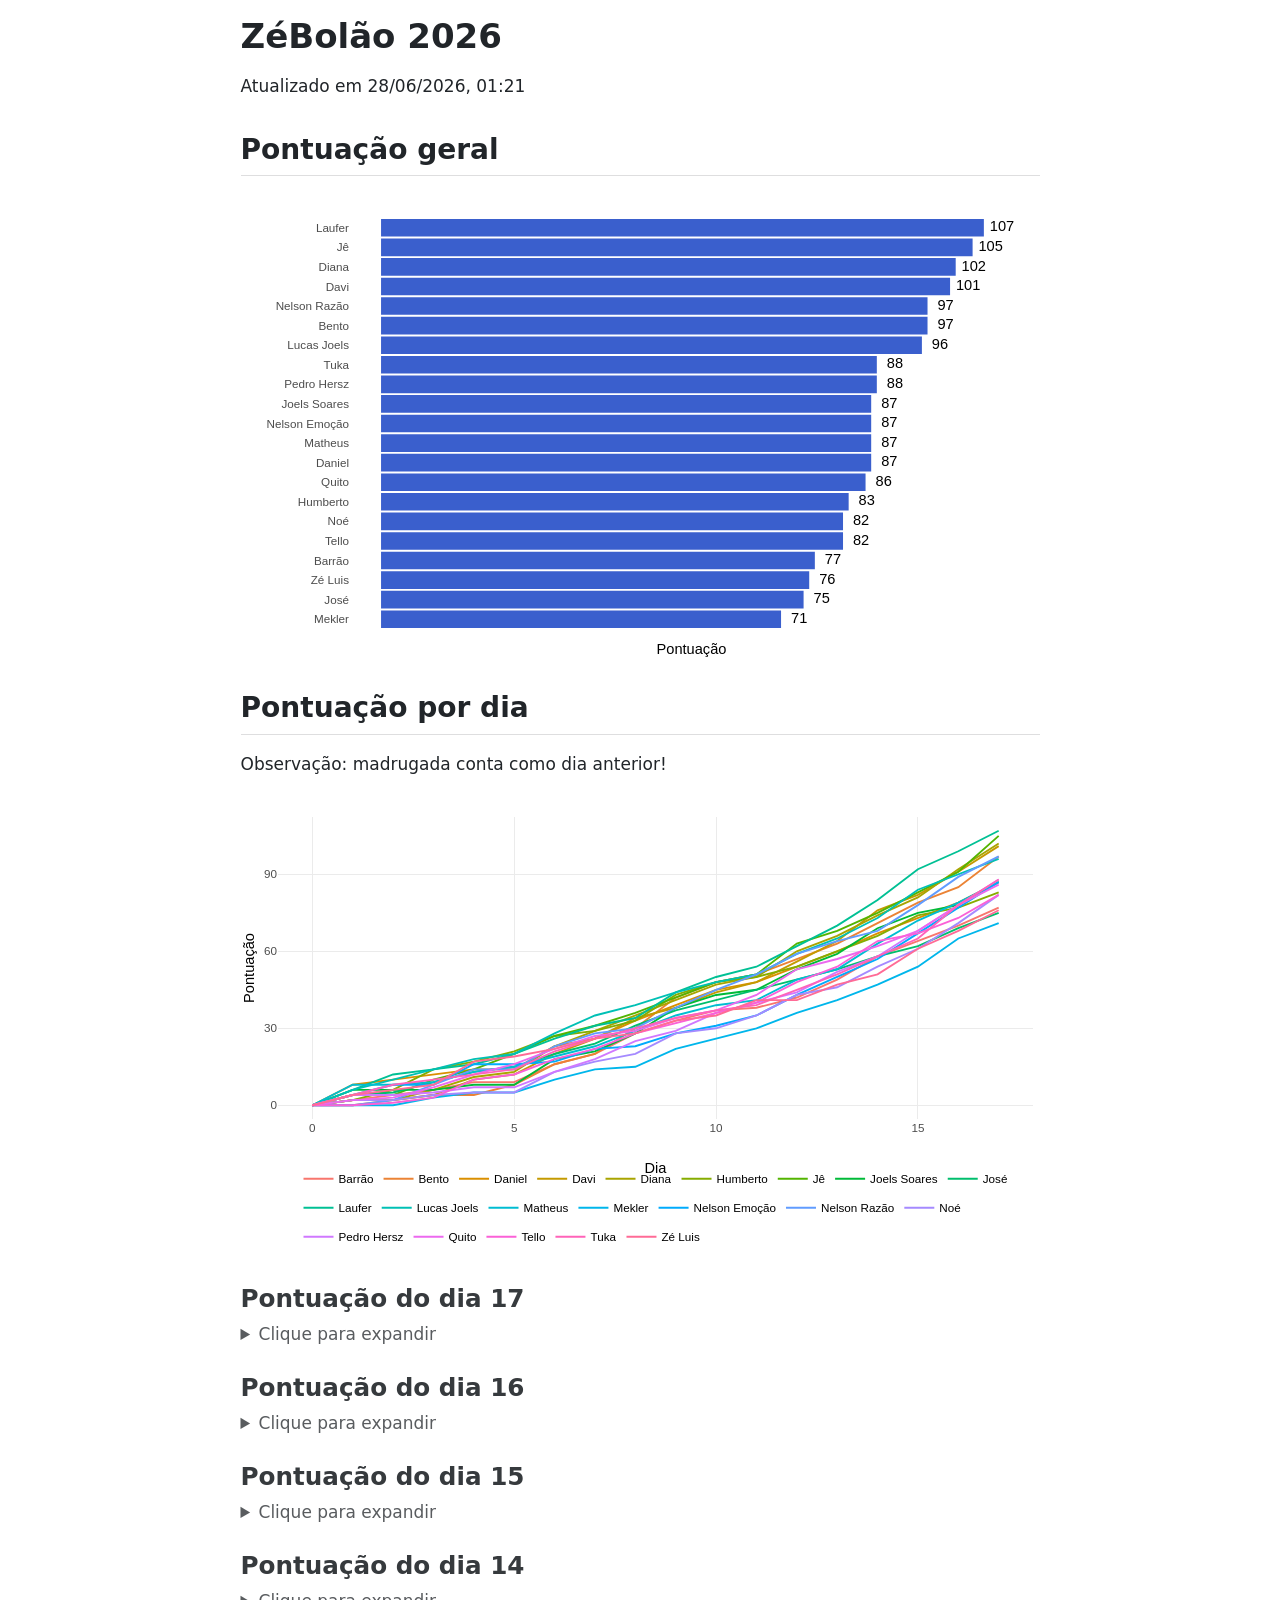
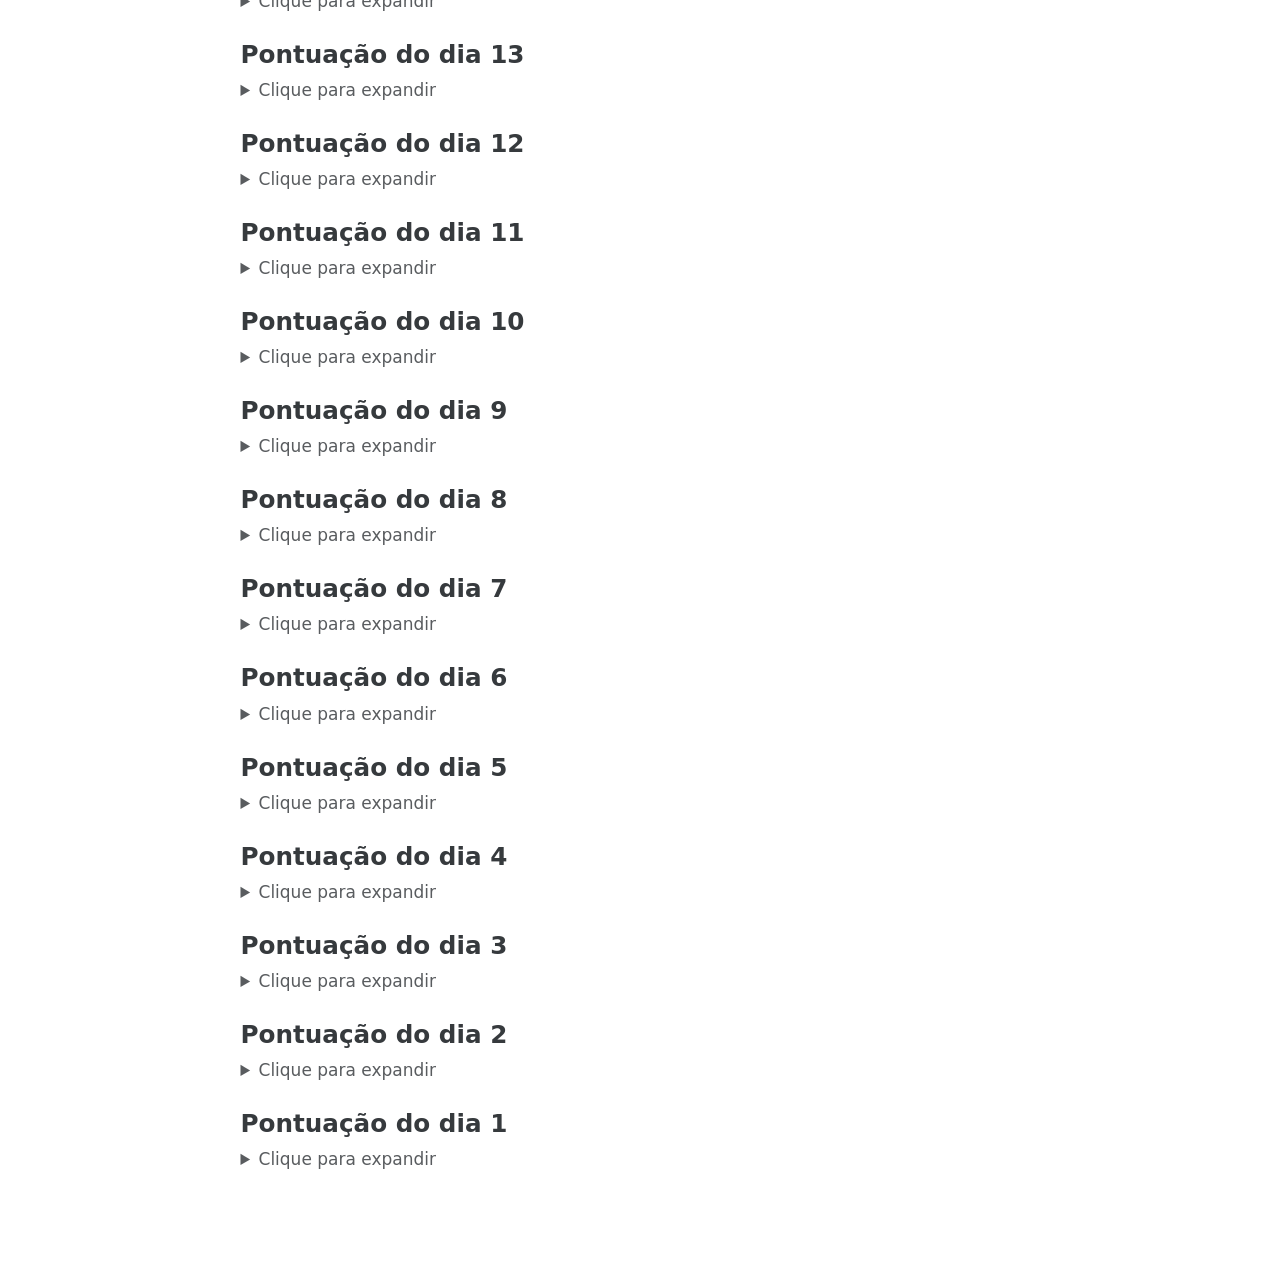
